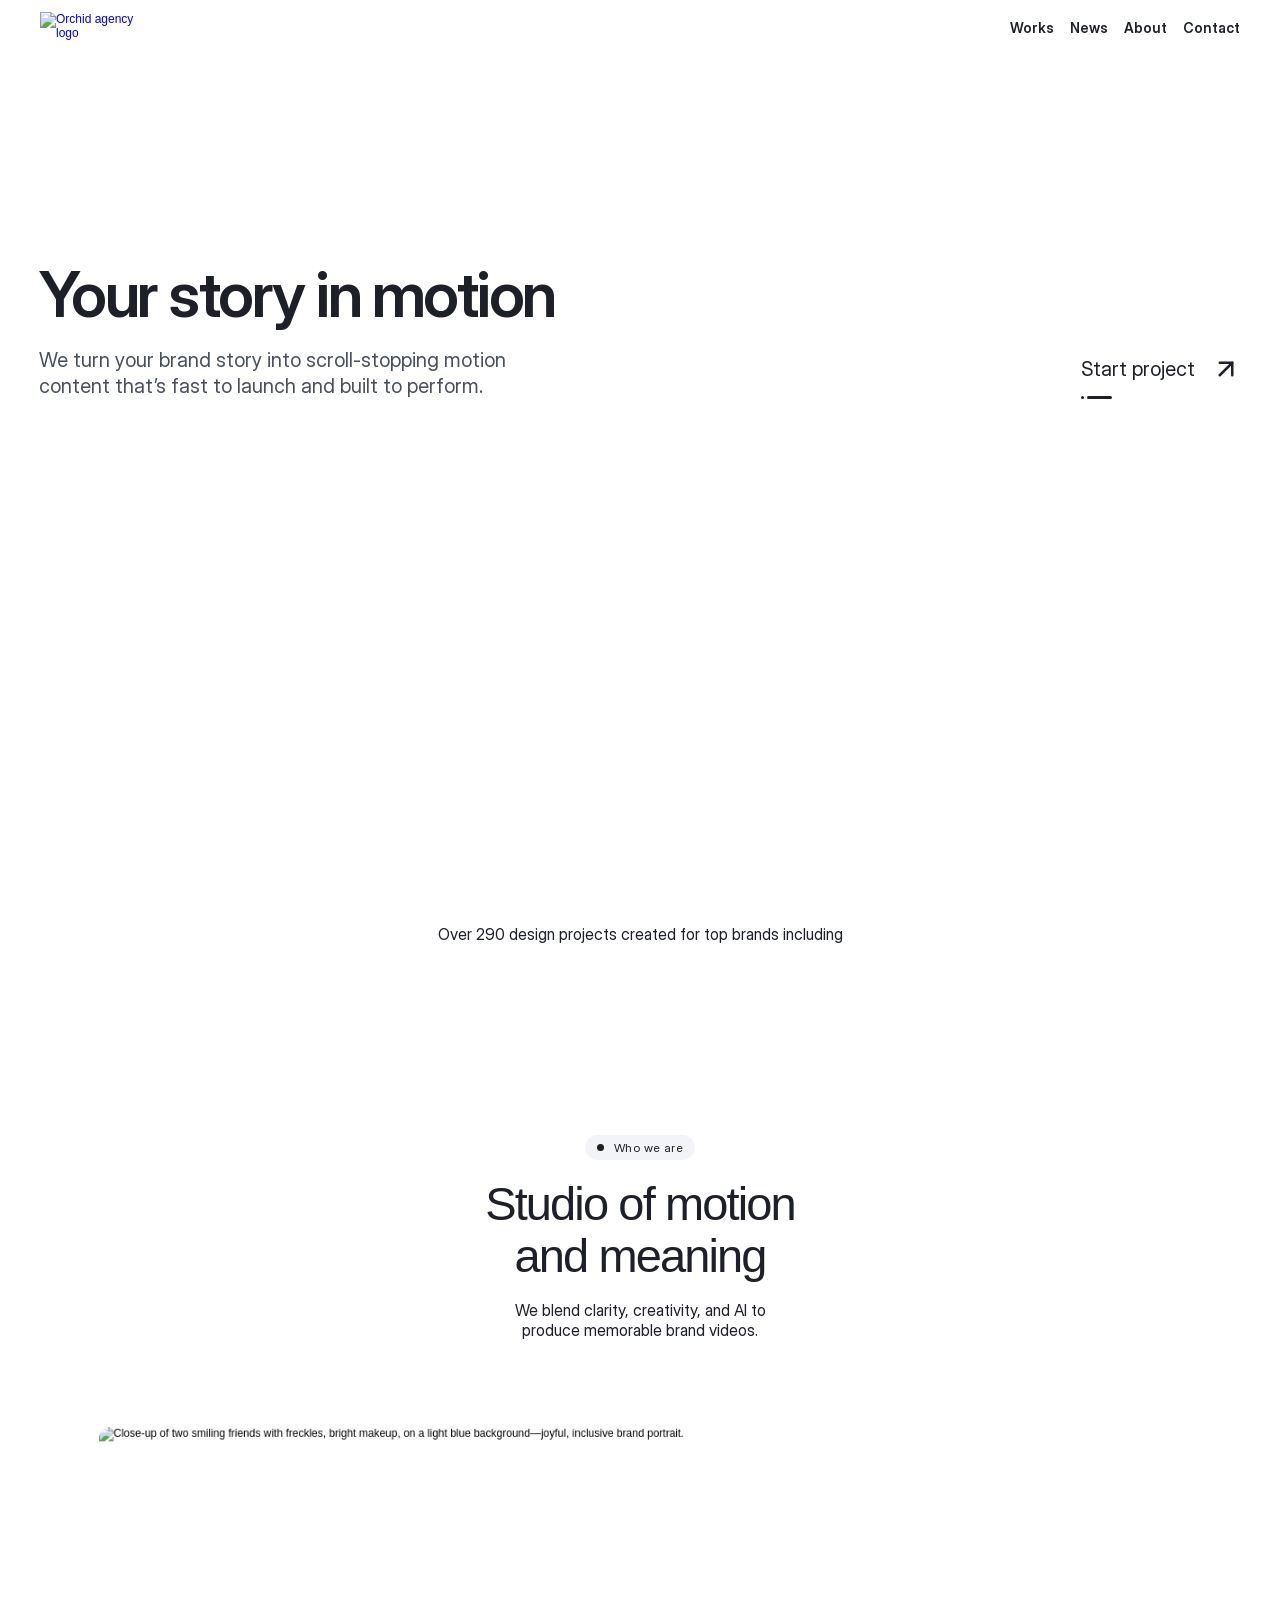
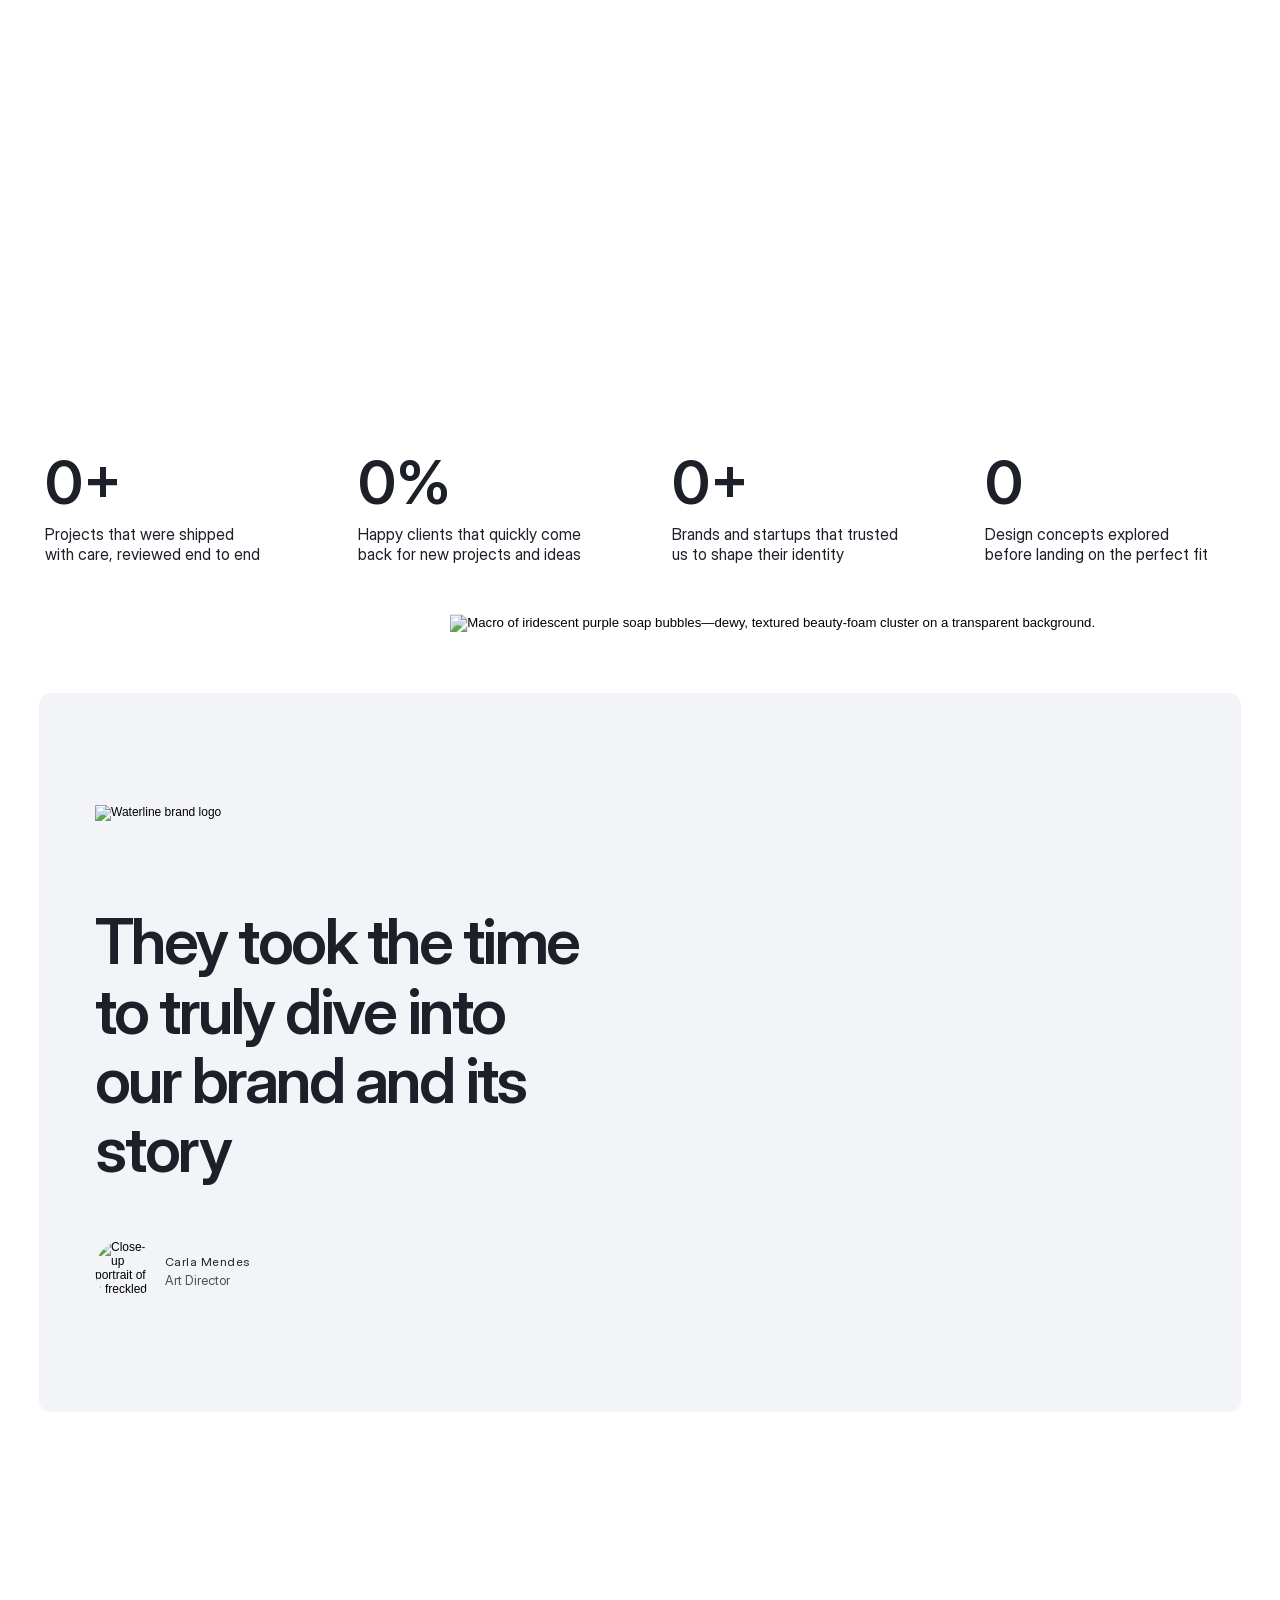
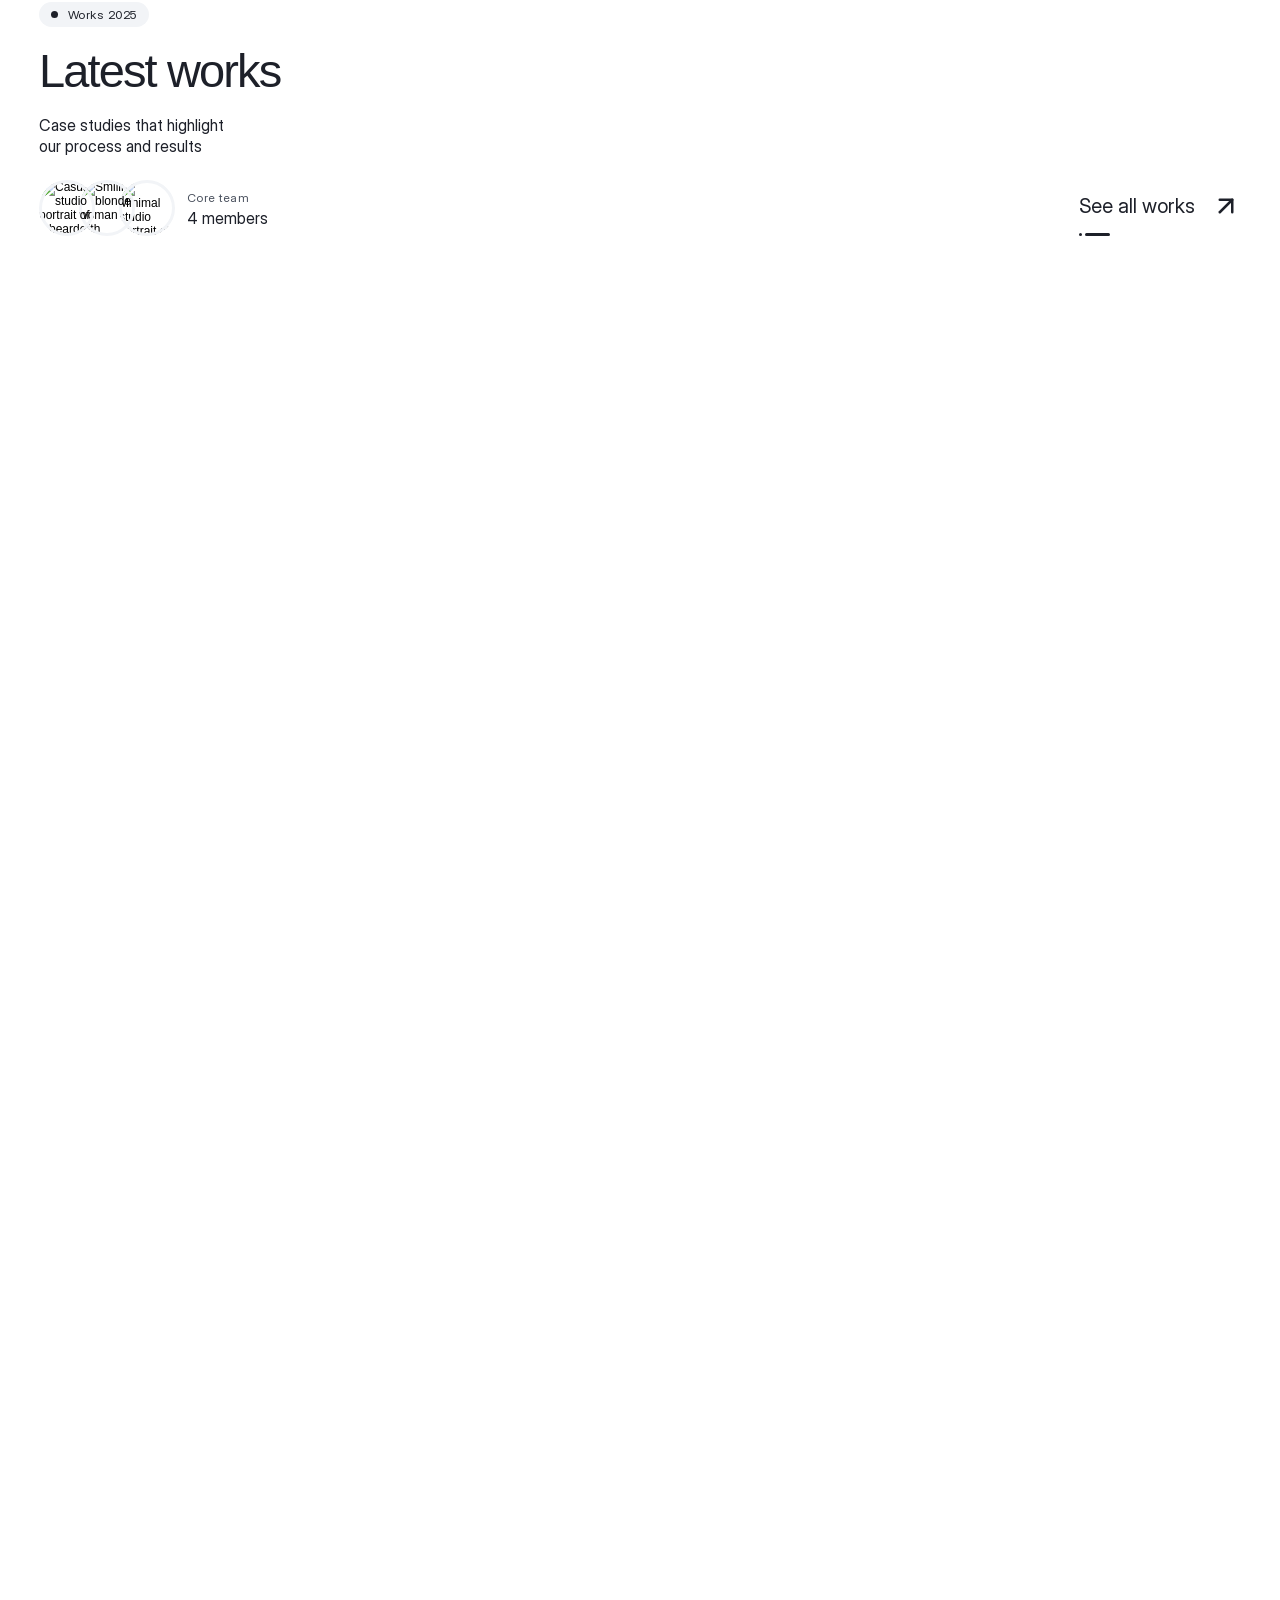
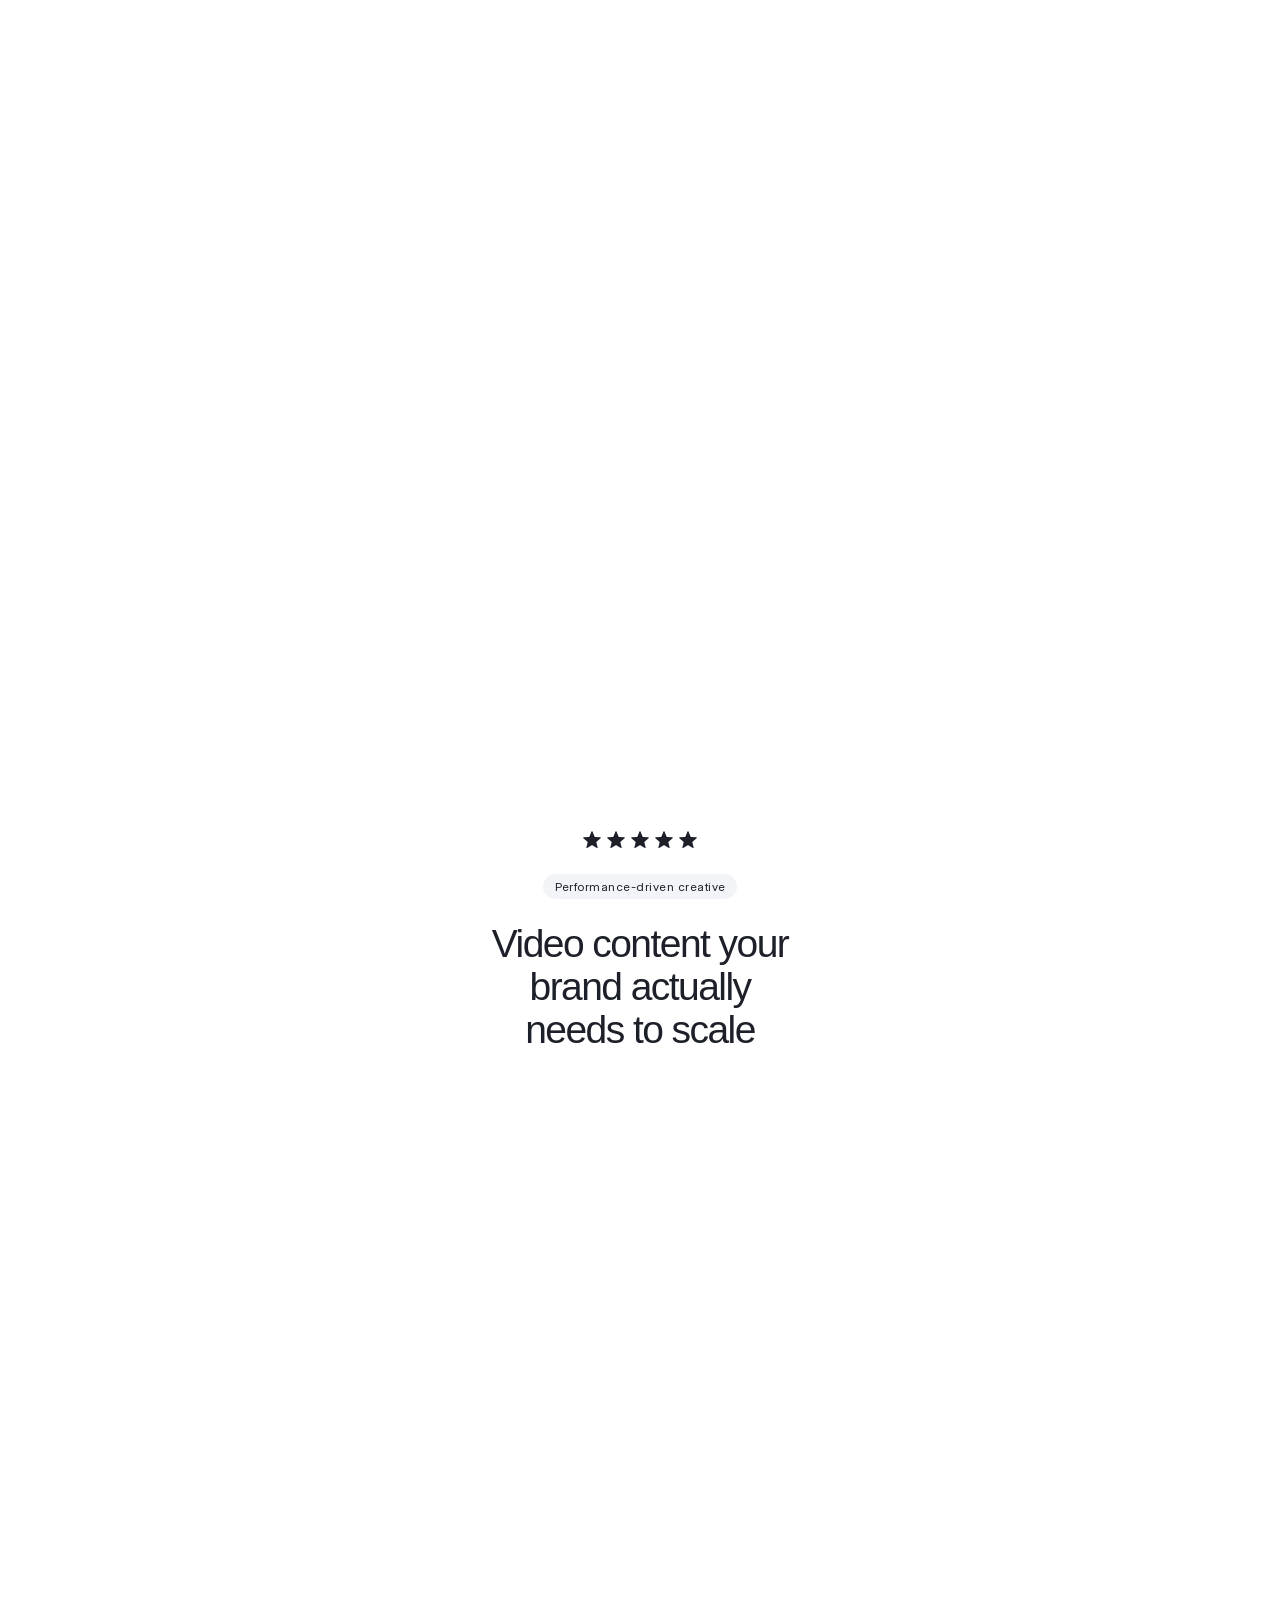
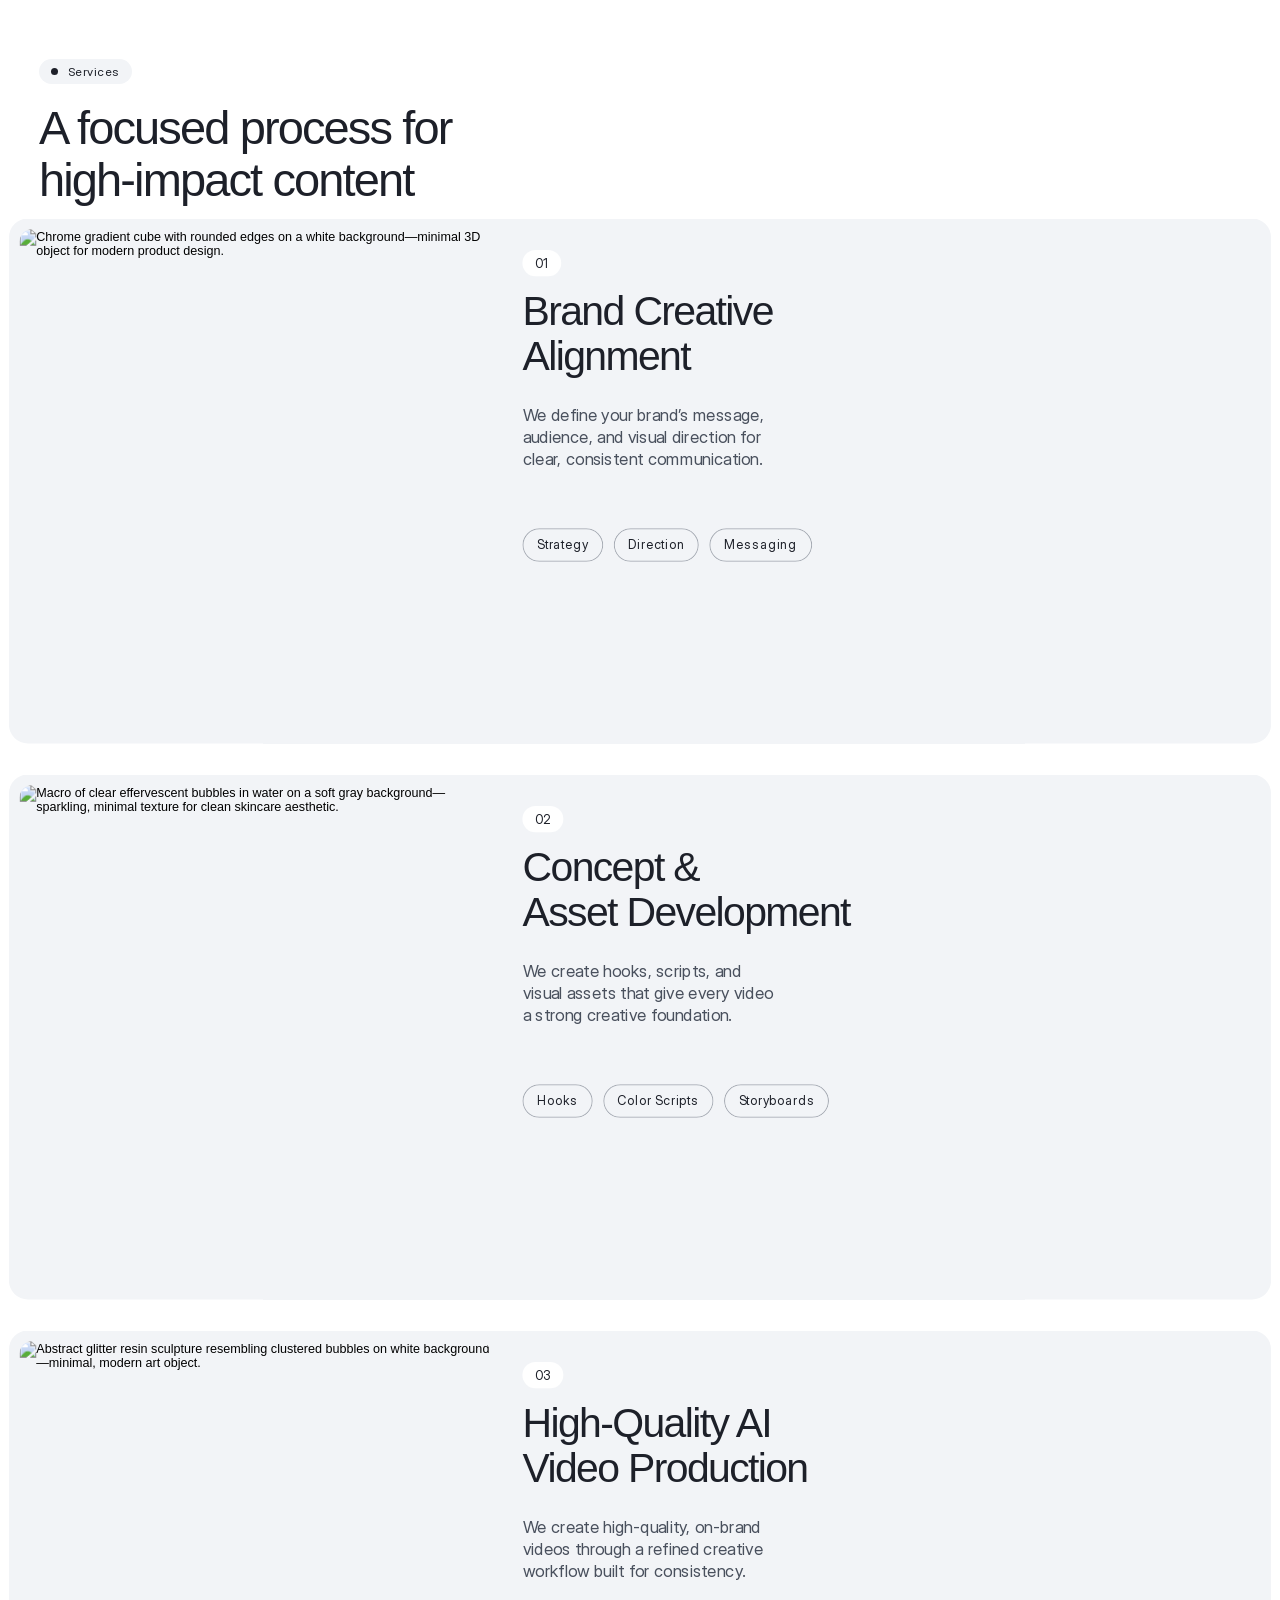
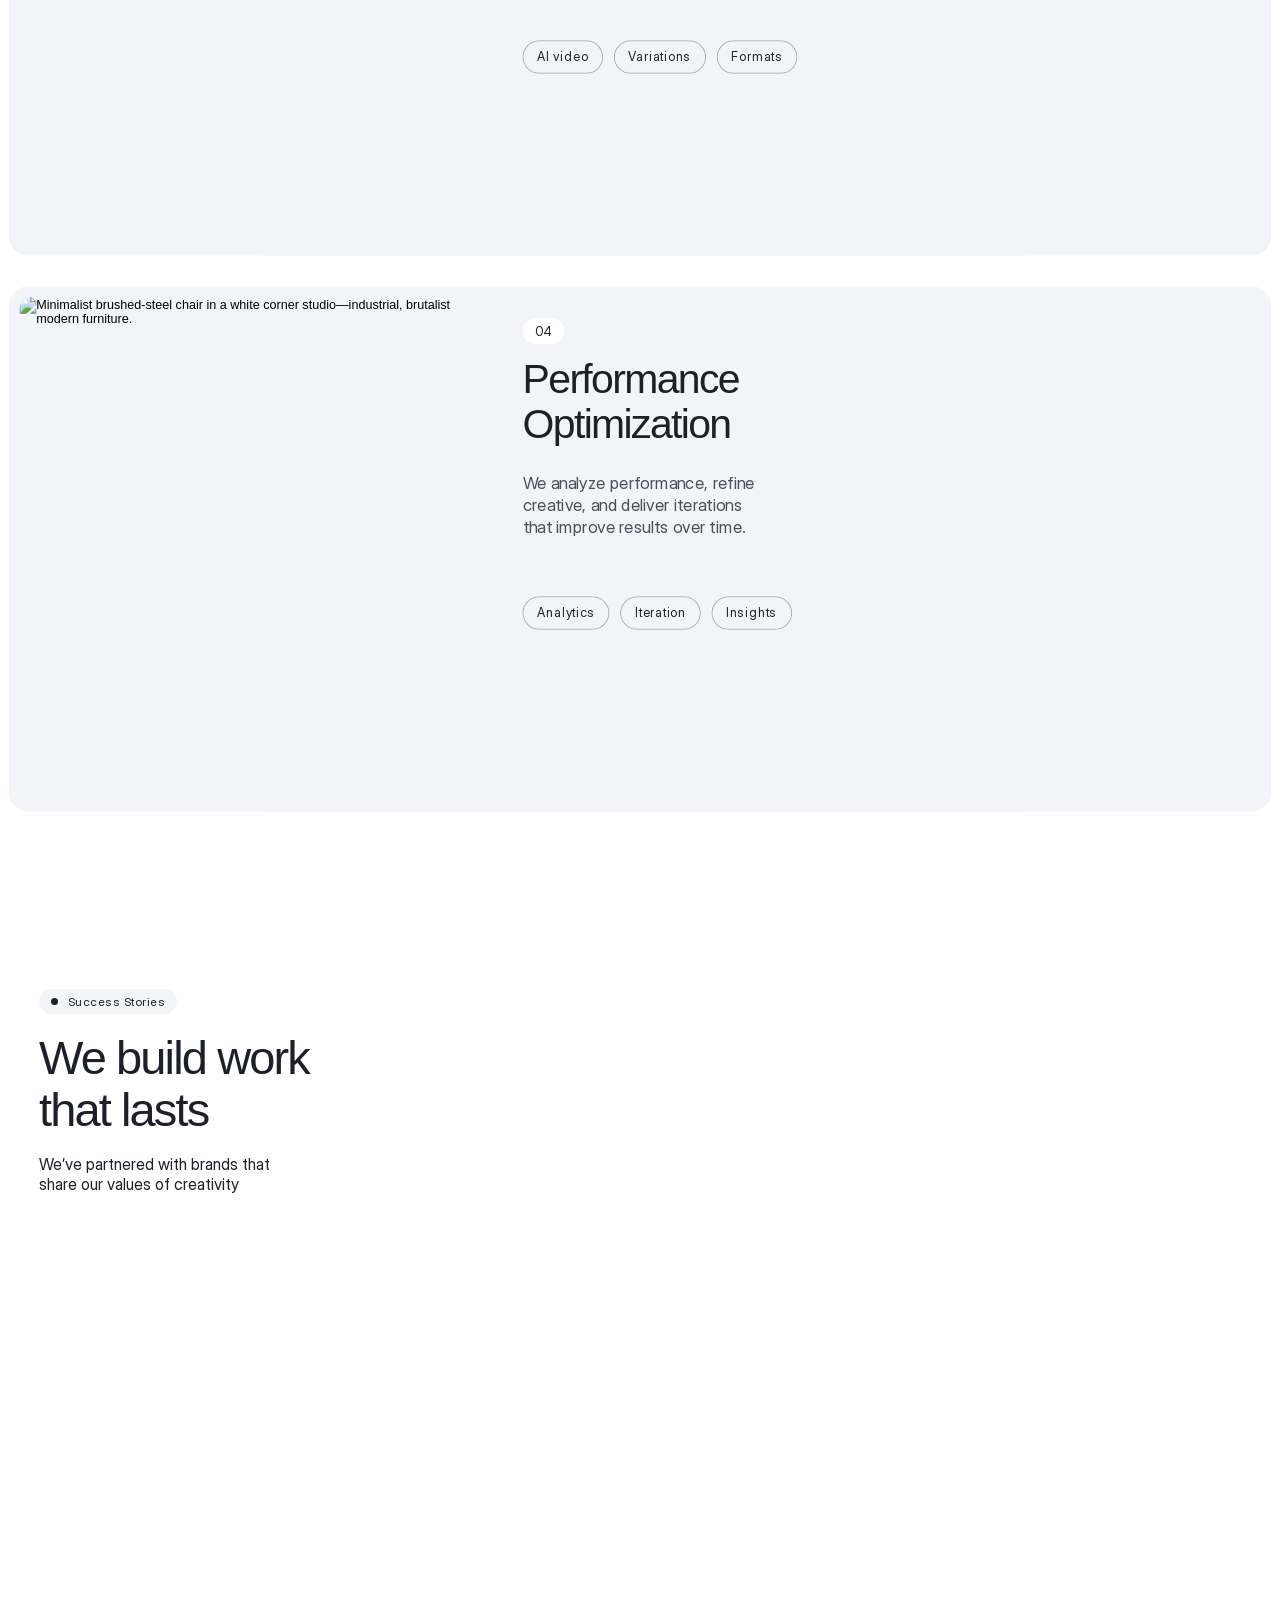
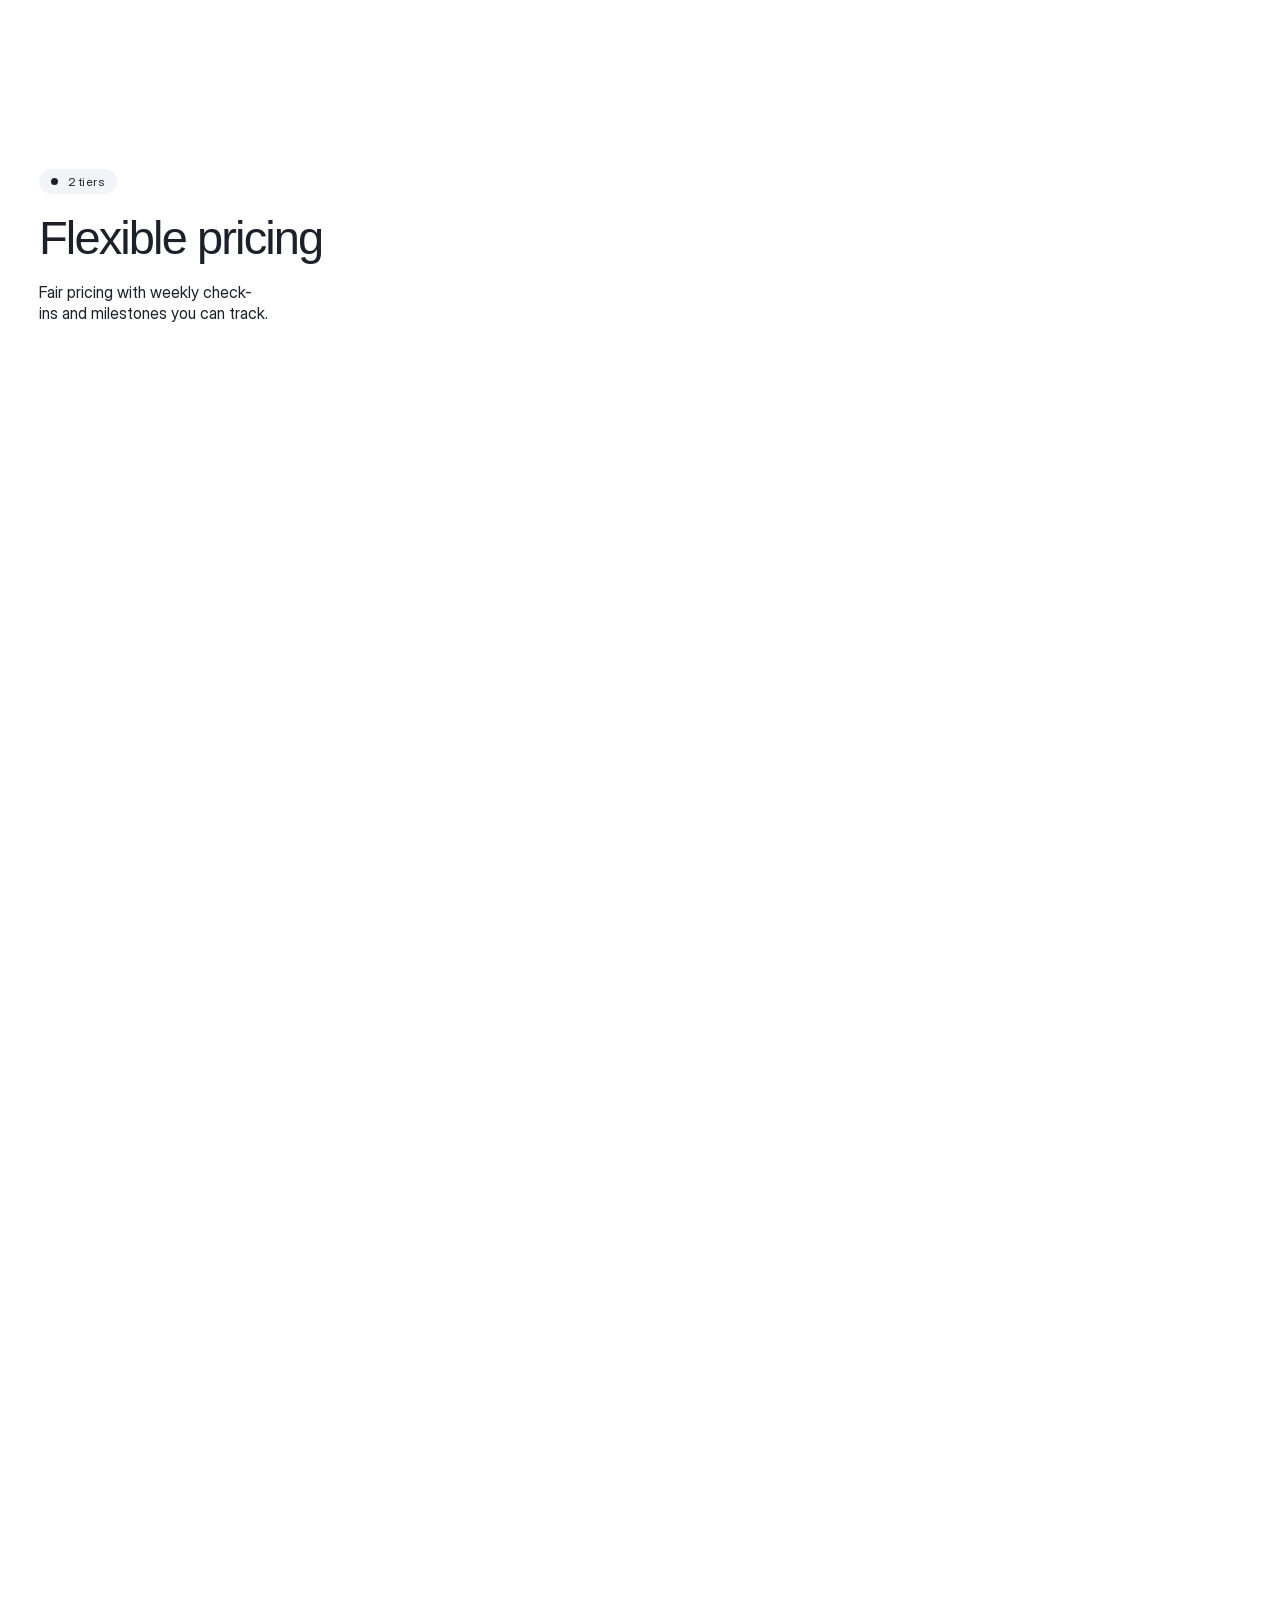
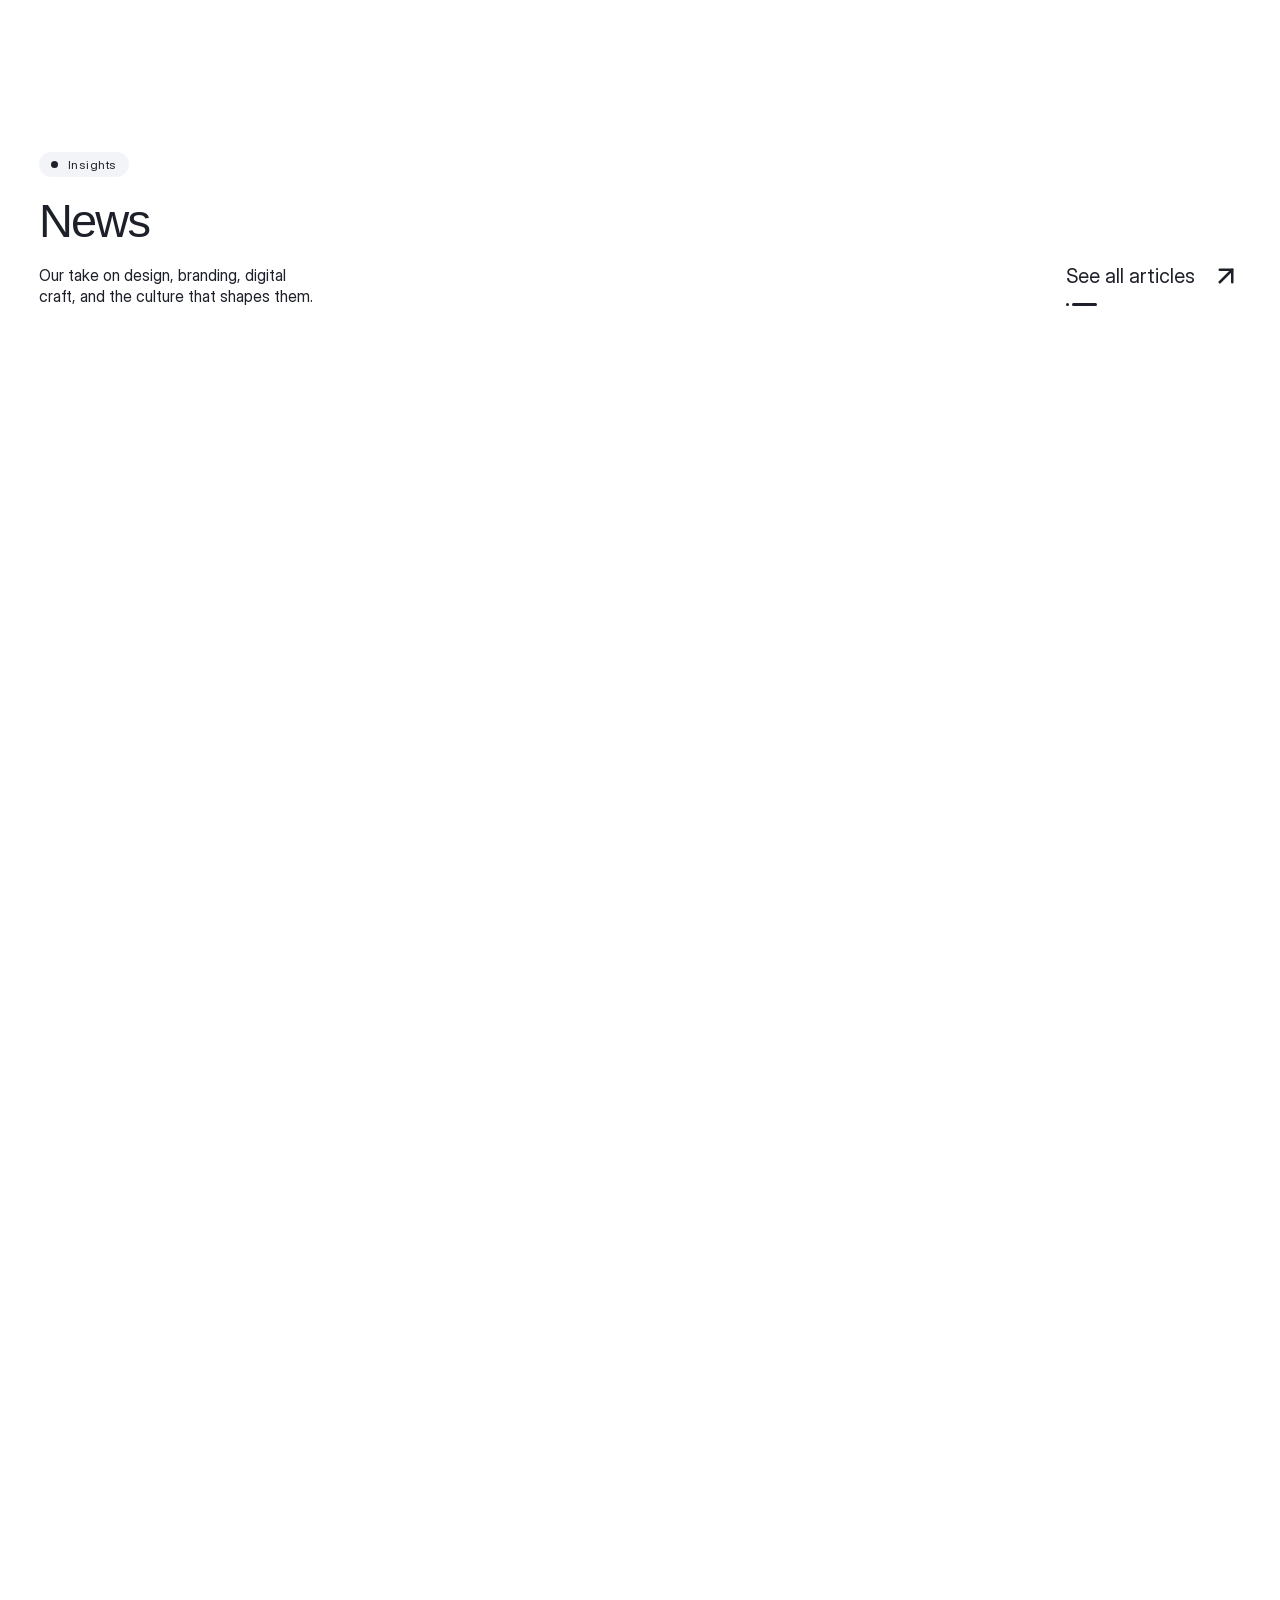
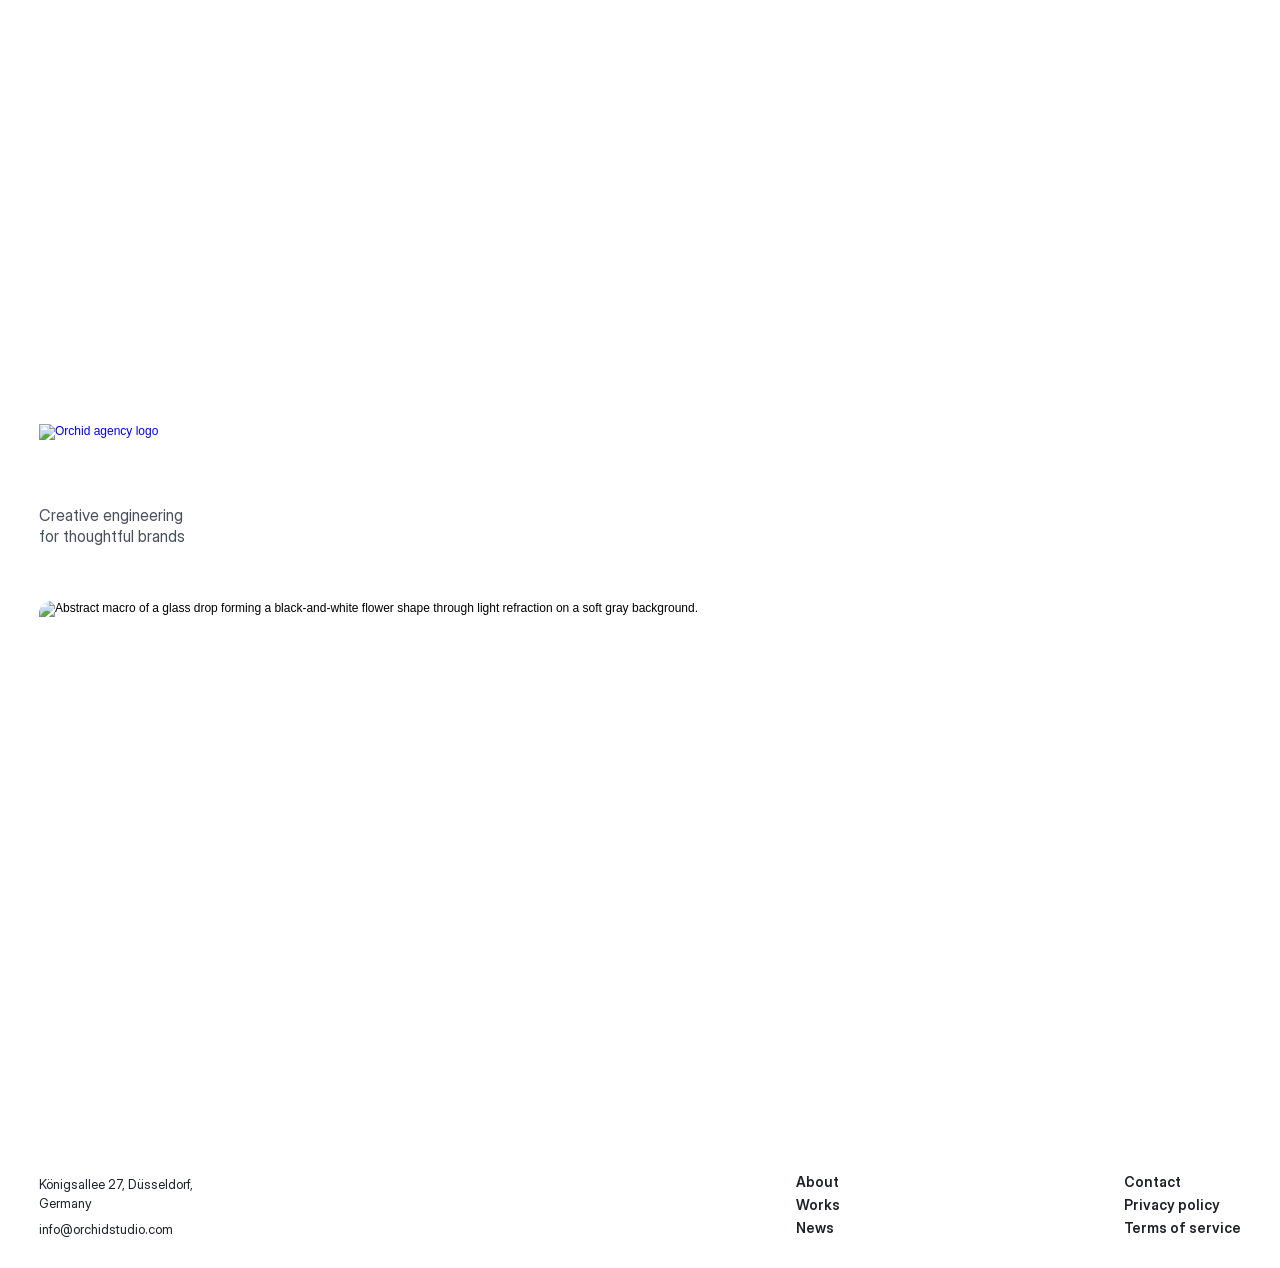
==== index.html @ 4c542802 "Rename Journal to News in nav; migrate news to Supabase - Replace "Journal" nav label with "News" ac" ====
<!DOCTYPE html><!-- Made in Framer · framer.com ✨ --><!-- Published Jan 24, 2026, 11:40 AM UTC --><html lang="en">
<!-- ✨ Exported with toStatic • https://tostatic.com/ -->
<head>
	<meta charset="utf-8">
	
	
	<script>try{if(localStorage.get("__framer_force_showing_editorbar_since")){const n=document.createElement("link");n.rel = "modulepreload";n.href="https://framer.com/edit/init.mjs";document.head.appendChild(n)}}catch(e){}</script>
	<!-- Start of headStart -->
    
    <!-- End of headStart -->
	<meta name="viewport" content="width=device-width">

	<title>Straw Motion</title>
    <meta name="description" content="Synthetic media lab for viral reach">

    <link href="https://framerusercontent.com/sites/icons/default-favicon-light.v1.png" rel="icon" media="(prefers-color-scheme: light)">
    <link href="https://framerusercontent.com/sites/icons/default-favicon-dark.v1.png" rel="icon" media="(prefers-color-scheme: dark)">
    <link rel="apple-touch-icon" href="https://framerusercontent.com/sites/icons/default-touch-icon.v3.png">
    <!-- Open Graph / Facebook -->
    <meta property="og:type" content="website">
    <meta property="og:title" content="Straw Motion">
    <meta property="og:description" content="Synthetic media lab for viral reach">
    <meta property="og:image" content="https://framerusercontent.com/images/ZgY7TeQquLSt24EKVlo0py7x7k.png">
    <!-- Twitter -->
    <meta name="twitter:card" content="summary_large_image">
    <meta name="twitter:title" content="Straw Motion">
    <meta name="twitter:description" content="Synthetic media lab for viral reach">
    <meta name="twitter:image" content="https://framerusercontent.com/images/ZgY7TeQquLSt24EKVlo0py7x7k.png">
	
	<style data-framer-font-css="">/* cyrillic-ext */
@font-face {
  font-family: 'Fragment Mono';
  font-style: normal;
  font-weight: 400;
  src: url(https://fonts.gstatic.com/s/fragmentmono/v6/4iCr6K5wfMRRjxp0DA6-2CLnB45HhrUI.woff2) format('woff2');
  unicode-range: U+0460-052F, U+1C80-1C8A, U+20B4, U+2DE0-2DFF, U+A640-A69F, U+FE2E-FE2F;
}
/* latin-ext */
@font-face {
  font-family: 'Fragment Mono';
  font-style: normal;
  font-weight: 400;
  src: url(https://fonts.gstatic.com/s/fragmentmono/v6/4iCr6K5wfMRRjxp0DA6-2CLnB41HhrUI.woff2) format('woff2');
  unicode-range: U+0100-02BA, U+02BD-02C5, U+02C7-02CC, U+02CE-02D7, U+02DD-02FF, U+0304, U+0308, U+0329, U+1D00-1DBF, U+1E00-1E9F, U+1EF2-1EFF, U+2020, U+20A0-20AB, U+20AD-20C0, U+2113, U+2C60-2C7F, U+A720-A7FF;
}
/* latin */
@font-face {
  font-family: 'Fragment Mono';
  font-style: normal;
  font-weight: 400;
  src: url(/assets/fonts/fragment-mono-400.woff2) format('woff2');
  unicode-range: U+0000-00FF, U+0131, U+0152-0153, U+02BB-02BC, U+02C6, U+02DA, U+02DC, U+0304, U+0308, U+0329, U+2000-206F, U+20AC, U+2122, U+2191, U+2193, U+2212, U+2215, U+FEFF, U+FFFD;
}

@font-face { font-family: "Inter"; src: url("https://framerusercontent.com/assets/5vvr9Vy74if2I6bQbJvbw7SY1pQ.woff2"); font-display: swap; font-style: normal; font-weight: 400; unicode-range: U+0460-052F, U+1C80-1C88, U+20B4, U+2DE0-2DFF, U+A640-A69F, U+FE2E-FE2F }
@font-face { font-family: "Inter"; src: url("https://framerusercontent.com/assets/EOr0mi4hNtlgWNn9if640EZzXCo.woff2"); font-display: swap; font-style: normal; font-weight: 400; unicode-range: U+0301, U+0400-045F, U+0490-0491, U+04B0-04B1, U+2116 }
@font-face { font-family: "Inter"; src: url("https://framerusercontent.com/assets/Y9k9QrlZAqio88Klkmbd8VoMQc.woff2"); font-display: swap; font-style: normal; font-weight: 400; unicode-range: U+1F00-1FFF }
@font-face { font-family: "Inter"; src: url("https://framerusercontent.com/assets/OYrD2tBIBPvoJXiIHnLoOXnY9M.woff2"); font-display: swap; font-style: normal; font-weight: 400; unicode-range: U+0370-03FF }
@font-face { font-family: "Inter"; src: url("https://framerusercontent.com/assets/JeYwfuaPfZHQhEG8U5gtPDZ7WQ.woff2"); font-display: swap; font-style: normal; font-weight: 400; unicode-range: U+0100-024F, U+0259, U+1E00-1EFF, U+2020, U+20A0-20AB, U+20AD-20CF, U+2113, U+2C60-2C7F, U+A720-A7FF }
@font-face { font-family: "Inter"; src: url("/assets/fonts/inter-400.woff2"); font-display: swap; font-style: normal; font-weight: 400; unicode-range: U+0000-00FF, U+0131, U+0152-0153, U+02BB-02BC, U+02C6, U+02DA, U+02DC, U+2000-206F, U+2070, U+2074-207E, U+2080-208E, U+20AC, U+2122, U+2191, U+2193, U+2212, U+2215, U+FEFF, U+FFFD }
@font-face { font-family: "Inter"; src: url("https://framerusercontent.com/assets/b6Y37FthZeALduNqHicBT6FutY.woff2"); font-display: swap; font-style: normal; font-weight: 400; unicode-range: U+0102-0103, U+0110-0111, U+0128-0129, U+0168-0169, U+01A0-01A1, U+01AF-01B0, U+1EA0-1EF9, U+20AB }
@font-face { font-family: "Inter Display"; src: url("https://framerusercontent.com/assets/2uIBiALfCHVpWbHqRMZutfT7giU.woff2"); font-display: swap; font-style: normal; font-weight: 400; unicode-range: U+0460-052F, U+1C80-1C88, U+20B4, U+2DE0-2DFF, U+A640-A69F, U+FE2E-FE2F }
@font-face { font-family: "Inter Display"; src: url("https://framerusercontent.com/assets/Zwfz6xbVe5pmcWRJRgBDHnMkOkI.woff2"); font-display: swap; font-style: normal; font-weight: 400; unicode-range: U+0301, U+0400-045F, U+0490-0491, U+04B0-04B1, U+2116 }
@font-face { font-family: "Inter Display"; src: url("https://framerusercontent.com/assets/U9LaDDmbRhzX3sB8g8glTy5feTE.woff2"); font-display: swap; font-style: normal; font-weight: 400; unicode-range: U+1F00-1FFF }
@font-face { font-family: "Inter Display"; src: url("https://framerusercontent.com/assets/tVew2LzXJ1t7QfxP1gdTIdj2o0g.woff2"); font-display: swap; font-style: normal; font-weight: 400; unicode-range: U+0370-03FF }
@font-face { font-family: "Inter Display"; src: url("https://framerusercontent.com/assets/DF7bjCRmStYPqSb945lAlMfCCVQ.woff2"); font-display: swap; font-style: normal; font-weight: 400; unicode-range: U+0100-024F, U+0259, U+1E00-1EFF, U+2020, U+20A0-20AB, U+20AD-20CF, U+2113, U+2C60-2C7F, U+A720-A7FF }
@font-face { font-family: "Inter Display"; src: url("/assets/fonts/inter-display-400.woff2"); font-display: swap; font-style: normal; font-weight: 400; unicode-range: U+0000-00FF, U+0131, U+0152-0153, U+02BB-02BC, U+02C6, U+02DA, U+02DC, U+2000-206F, U+2070, U+2074-207E, U+2080-208E, U+20AC, U+2122, U+2191, U+2193, U+2212, U+2215, U+FEFF, U+FFFD }
@font-face { font-family: "Inter Display"; src: url("https://framerusercontent.com/assets/vebZUMjGyKkYsfcY73iwWTzLNag.woff2"); font-display: swap; font-style: normal; font-weight: 400; unicode-range: U+0102-0103, U+0110-0111, U+0128-0129, U+0168-0169, U+01A0-01A1, U+01AF-01B0, U+1EA0-1EF9, U+20AB }
@font-face { font-family: "Inter Display"; src: url("https://framerusercontent.com/assets/I11LrmuBDQZweplJ62KkVsklU5Y.woff2"); font-display: swap; font-style: normal; font-weight: 700; unicode-range: U+0460-052F, U+1C80-1C88, U+20B4, U+2DE0-2DFF, U+A640-A69F, U+FE2E-FE2F }
@font-face { font-family: "Inter Display"; src: url("https://framerusercontent.com/assets/UjFZPDy3qGuDktQM4q9CxhKfIa8.woff2"); font-display: swap; font-style: normal; font-weight: 700; unicode-range: U+0301, U+0400-045F, U+0490-0491, U+04B0-04B1, U+2116 }
@font-face { font-family: "Inter Display"; src: url("https://framerusercontent.com/assets/8exwVHJy2DhJ4N5prYlVMrEKmQ.woff2"); font-display: swap; font-style: normal; font-weight: 700; unicode-range: U+1F00-1FFF }
@font-face { font-family: "Inter Display"; src: url("https://framerusercontent.com/assets/UTeedEK21hO5jDxEUldzdScUqpg.woff2"); font-display: swap; font-style: normal; font-weight: 700; unicode-range: U+0370-03FF }
@font-face { font-family: "Inter Display"; src: url("https://framerusercontent.com/assets/Ig8B8nzy11hzIWEIYnkg91sofjo.woff2"); font-display: swap; font-style: normal; font-weight: 700; unicode-range: U+0100-024F, U+0259, U+1E00-1EFF, U+2020, U+20A0-20AB, U+20AD-20CF, U+2113, U+2C60-2C7F, U+A720-A7FF }
@font-face { font-family: "Inter Display"; src: url("/assets/fonts/inter-display-700.woff2"); font-display: swap; font-style: normal; font-weight: 700; unicode-range: U+0000-00FF, U+0131, U+0152-0153, U+02BB-02BC, U+02C6, U+02DA, U+02DC, U+2000-206F, U+2070, U+2074-207E, U+2080-208E, U+20AC, U+2122, U+2191, U+2193, U+2212, U+2215, U+FEFF, U+FFFD }
@font-face { font-family: "Inter Display"; src: url("https://framerusercontent.com/assets/qctQFoJqJ9aIbRSIp0AhCQpFxn8.woff2"); font-display: swap; font-style: normal; font-weight: 700; unicode-range: U+0102-0103, U+0110-0111, U+0128-0129, U+0168-0169, U+01A0-01A1, U+01AF-01B0, U+1EA0-1EF9, U+20AB }
@font-face { font-family: "Inter Display"; src: url("https://framerusercontent.com/assets/fXvVh2JeZlehNcEhKHpHH0frSl0.woff2"); font-display: swap; font-style: italic; font-weight: 700; unicode-range: U+0460-052F, U+1C80-1C88, U+20B4, U+2DE0-2DFF, U+A640-A69F, U+FE2E-FE2F }
@font-face { font-family: "Inter Display"; src: url("https://framerusercontent.com/assets/7pScaNeb6M7n2HF2jKemDqzCIr4.woff2"); font-display: swap; font-style: italic; font-weight: 700; unicode-range: U+0301, U+0400-045F, U+0490-0491, U+04B0-04B1, U+2116 }
@font-face { font-family: "Inter Display"; src: url("https://framerusercontent.com/assets/qS4UjQYyATcVV9rODk0Zx9KhkY8.woff2"); font-display: swap; font-style: italic; font-weight: 700; unicode-range: U+1F00-1FFF }
@font-face { font-family: "Inter Display"; src: url("https://framerusercontent.com/assets/VfD2n20yM7v0hrUEBHEyafsmMBY.woff2"); font-display: swap; font-style: italic; font-weight: 700; unicode-range: U+0370-03FF }
@font-face { font-family: "Inter Display"; src: url("https://framerusercontent.com/assets/4oIO9fB59bn3cKFWz7piCj28z9s.woff2"); font-display: swap; font-style: italic; font-weight: 700; unicode-range: U+0100-024F, U+0259, U+1E00-1EFF, U+2020, U+20A0-20AB, U+20AD-20CF, U+2113, U+2C60-2C7F, U+A720-A7FF }
@font-face { font-family: "Inter Display"; src: url("https://framerusercontent.com/assets/MzumQQZJQBC6KM1omtmwOtsogtI.woff2"); font-display: swap; font-style: italic; font-weight: 700; unicode-range: U+0000-00FF, U+0131, U+0152-0153, U+02BB-02BC, U+02C6, U+02DA, U+02DC, U+2000-206F, U+2070, U+2074-207E, U+2080-208E, U+20AC, U+2122, U+2191, U+2193, U+2212, U+2215, U+FEFF, U+FFFD }
@font-face { font-family: "Inter Display"; src: url("https://framerusercontent.com/assets/F5Lmfd3fCAu7TwiYbI4DLWw4ks.woff2"); font-display: swap; font-style: italic; font-weight: 700; unicode-range: U+0102-0103, U+0110-0111, U+0128-0129, U+0168-0169, U+01A0-01A1, U+01AF-01B0, U+1EA0-1EF9, U+20AB }
@font-face { font-family: "Inter Display"; src: url("https://framerusercontent.com/assets/THWAFHoAcmqLMy81E8hCSdziVKA.woff2"); font-display: swap; font-style: italic; font-weight: 400; unicode-range: U+0460-052F, U+1C80-1C88, U+20B4, U+2DE0-2DFF, U+A640-A69F, U+FE2E-FE2F }
@font-face { font-family: "Inter Display"; src: url("https://framerusercontent.com/assets/sQxGYWDlRkDr0eOKqiNRl6g5rs.woff2"); font-display: swap; font-style: italic; font-weight: 400; unicode-range: U+0301, U+0400-045F, U+0490-0491, U+04B0-04B1, U+2116 }
@font-face { font-family: "Inter Display"; src: url("https://framerusercontent.com/assets/NNTAT1XAm8ZRkr824inYPkjNeL4.woff2"); font-display: swap; font-style: italic; font-weight: 400; unicode-range: U+1F00-1FFF }
@font-face { font-family: "Inter Display"; src: url("https://framerusercontent.com/assets/P2qr9PAWBt905929rHfxmneMUG0.woff2"); font-display: swap; font-style: italic; font-weight: 400; unicode-range: U+0370-03FF }
@font-face { font-family: "Inter Display"; src: url("https://framerusercontent.com/assets/2BmSa4TZZvFKAZg2DydxTbvKlTU.woff2"); font-display: swap; font-style: italic; font-weight: 400; unicode-range: U+0100-024F, U+0259, U+1E00-1EFF, U+2020, U+20A0-20AB, U+20AD-20CF, U+2113, U+2C60-2C7F, U+A720-A7FF }
@font-face { font-family: "Inter Display"; src: url("https://framerusercontent.com/assets/P0JCAnd2N1Q6qwTQohre3XmQ.woff2"); font-display: swap; font-style: italic; font-weight: 400; unicode-range: U+0000-00FF, U+0131, U+0152-0153, U+02BB-02BC, U+02C6, U+02DA, U+02DC, U+2000-206F, U+2070, U+2074-207E, U+2080-208E, U+20AC, U+2122, U+2191, U+2193, U+2212, U+2215, U+FEFF, U+FFFD }
@font-face { font-family: "Inter Display"; src: url("https://framerusercontent.com/assets/KMFW46iYsEZaUBwXbwPc9nQm71o.woff2"); font-display: swap; font-style: italic; font-weight: 400; unicode-range: U+0102-0103, U+0110-0111, U+0128-0129, U+0168-0169, U+01A0-01A1, U+01AF-01B0, U+1EA0-1EF9, U+20AB }
@font-face { font-family: "Inter Display"; src: url("https://framerusercontent.com/assets/gazZKZuUEtvr9ULhdA4SprP0AZ0.woff2"); font-display: swap; font-style: normal; font-weight: 600; unicode-range: U+0460-052F, U+1C80-1C88, U+20B4, U+2DE0-2DFF, U+A640-A69F, U+FE2E-FE2F }
@font-face { font-family: "Inter Display"; src: url("https://framerusercontent.com/assets/pe8RoujoPxuTZhqoNzYqHX2MXA.woff2"); font-display: swap; font-style: normal; font-weight: 600; unicode-range: U+0301, U+0400-045F, U+0490-0491, U+04B0-04B1, U+2116 }
@font-face { font-family: "Inter Display"; src: url("https://framerusercontent.com/assets/teGhWnhH3bCqefKGsIsqFy3hK8.woff2"); font-display: swap; font-style: normal; font-weight: 600; unicode-range: U+1F00-1FFF }
@font-face { font-family: "Inter Display"; src: url("https://framerusercontent.com/assets/qQHxgTnEk6Czu1yW4xS82HQWFOk.woff2"); font-display: swap; font-style: normal; font-weight: 600; unicode-range: U+0370-03FF }
@font-face { font-family: "Inter Display"; src: url("https://framerusercontent.com/assets/MJ3N6lfN4iP5Um8rJGqLYl03tE.woff2"); font-display: swap; font-style: normal; font-weight: 600; unicode-range: U+0100-024F, U+0259, U+1E00-1EFF, U+2020, U+20A0-20AB, U+20AD-20CF, U+2113, U+2C60-2C7F, U+A720-A7FF }
@font-face { font-family: "Inter Display"; src: url("/assets/fonts/inter-display-600.woff2"); font-display: swap; font-style: normal; font-weight: 600; unicode-range: U+0000-00FF, U+0131, U+0152-0153, U+02BB-02BC, U+02C6, U+02DA, U+02DC, U+2000-206F, U+2070, U+2074-207E, U+2080-208E, U+20AC, U+2122, U+2191, U+2193, U+2212, U+2215, U+FEFF, U+FFFD }
@font-face { font-family: "Inter Display"; src: url("https://framerusercontent.com/assets/0SEEmmWc3vovhaai4RlRQSWRrz0.woff2"); font-display: swap; font-style: normal; font-weight: 600; unicode-range: U+0102-0103, U+0110-0111, U+0128-0129, U+0168-0169, U+01A0-01A1, U+01AF-01B0, U+1EA0-1EF9, U+20AB }
@font-face { font-family: "Inter"; src: url("https://framerusercontent.com/assets/mkY5Sgyq51ik0AMrSBwhm9DJg.woff2"); font-style: normal; font-weight: 900; unicode-range: U+0460-052F, U+1C80-1C88, U+20B4, U+2DE0-2DFF, U+A640-A69F, U+FE2E-FE2F }
@font-face { font-family: "Inter"; src: url("https://framerusercontent.com/assets/X5hj6qzcHUYv7h1390c8Rhm6550.woff2"); font-style: normal; font-weight: 900; unicode-range: U+0301, U+0400-045F, U+0490-0491, U+04B0-04B1, U+2116 }
@font-face { font-family: "Inter"; src: url("https://framerusercontent.com/assets/gQhNpS3tN86g8RcVKYUUaKt2oMQ.woff2"); font-style: normal; font-weight: 900; unicode-range: U+1F00-1FFF }
@font-face { font-family: "Inter"; src: url("https://framerusercontent.com/assets/cugnVhSraaRyANCaUtI5FV17wk.woff2"); font-style: normal; font-weight: 900; unicode-range: U+0370-03FF }
@font-face { font-family: "Inter"; src: url("https://framerusercontent.com/assets/5HcVoGak8k5agFJSaKa4floXVu0.woff2"); font-style: normal; font-weight: 900; unicode-range: U+0100-024F, U+0259, U+1E00-1EFF, U+2020, U+20A0-20AB, U+20AD-20CF, U+2113, U+2C60-2C7F, U+A720-A7FF }
@font-face { font-family: "Inter"; src: url("https://framerusercontent.com/assets/rZ5DdENNqIdFTIyQQiP5isO7M.woff2"); font-style: normal; font-weight: 900; unicode-range: U+0000-00FF, U+0131, U+0152-0153, U+02BB-02BC, U+02C6, U+02DA, U+02DC, U+2000-206F, U+2070, U+2074-207E, U+2080-208E, U+20AC, U+2122, U+2191, U+2193, U+2212, U+2215, U+FEFF, U+FFFD }
@font-face { font-family: "Inter"; src: url("https://framerusercontent.com/assets/P2Bw01CtL0b9wqygO0sSVogWbo.woff2"); font-style: normal; font-weight: 900; unicode-range: U+0102-0103, U+0110-0111, U+0128-0129, U+0168-0169, U+01A0-01A1, U+01AF-01B0, U+1EA0-1EF9, U+20AB }
@font-face { font-family: "Inter"; src: url("https://framerusercontent.com/assets/05KsVHGDmqXSBXM4yRZ65P8i0s.woff2"); font-style: italic; font-weight: 900; unicode-range: U+0460-052F, U+1C80-1C88, U+20B4, U+2DE0-2DFF, U+A640-A69F, U+FE2E-FE2F }
@font-face { font-family: "Inter"; src: url("https://framerusercontent.com/assets/ky8ovPukK4dJ1Pxq74qGhOqCYI.woff2"); font-style: italic; font-weight: 900; unicode-range: U+0301, U+0400-045F, U+0490-0491, U+04B0-04B1, U+2116 }
@font-face { font-family: "Inter"; src: url("https://framerusercontent.com/assets/vvNSqIj42qeQ2bvCRBIWKHscrc.woff2"); font-style: italic; font-weight: 900; unicode-range: U+1F00-1FFF }
@font-face { font-family: "Inter"; src: url("https://framerusercontent.com/assets/3ZmXbBKToJifDV9gwcifVd1tEY.woff2"); font-style: italic; font-weight: 900; unicode-range: U+0370-03FF }
@font-face { font-family: "Inter"; src: url("https://framerusercontent.com/assets/FNfhX3dt4ChuLJq2PwdlxHO7PU.woff2"); font-style: italic; font-weight: 900; unicode-range: U+0100-024F, U+0259, U+1E00-1EFF, U+2020, U+20A0-20AB, U+20AD-20CF, U+2113, U+2C60-2C7F, U+A720-A7FF }
@font-face { font-family: "Inter"; src: url("https://framerusercontent.com/assets/gcnfba68tfm7qAyrWRCf9r34jg.woff2"); font-style: italic; font-weight: 900; unicode-range: U+0000-00FF, U+0131, U+0152-0153, U+02BB-02BC, U+02C6, U+02DA, U+02DC, U+2000-206F, U+2070, U+2074-207E, U+2080-208E, U+20AC, U+2122, U+2191, U+2193, U+2212, U+2215, U+FEFF, U+FFFD }
@font-face { font-family: "Inter"; src: url("https://framerusercontent.com/assets/efTfQcBJ53kM2pB1hezSZ3RDUFs.woff2"); font-style: italic; font-weight: 900; unicode-range: U+0102-0103, U+0110-0111, U+0128-0129, U+0168-0169, U+01A0-01A1, U+01AF-01B0, U+1EA0-1EF9, U+20AB }
@font-face { font-family: "Inter"; src: url("https://framerusercontent.com/assets/H89BbHkbHDzlxZzxi8uPzTsp90.woff2"); font-display: swap; font-style: italic; font-weight: 700; unicode-range: U+0460-052F, U+1C80-1C88, U+20B4, U+2DE0-2DFF, U+A640-A69F, U+FE2E-FE2F }
@font-face { font-family: "Inter"; src: url("https://framerusercontent.com/assets/u6gJwDuwB143kpNK1T1MDKDWkMc.woff2"); font-display: swap; font-style: italic; font-weight: 700; unicode-range: U+0301, U+0400-045F, U+0490-0491, U+04B0-04B1, U+2116 }
@font-face { font-family: "Inter"; src: url("https://framerusercontent.com/assets/43sJ6MfOPh1LCJt46OvyDuSbA6o.woff2"); font-display: swap; font-style: italic; font-weight: 700; unicode-range: U+1F00-1FFF }
@font-face { font-family: "Inter"; src: url("https://framerusercontent.com/assets/wccHG0r4gBDAIRhfHiOlq6oEkqw.woff2"); font-display: swap; font-style: italic; font-weight: 700; unicode-range: U+0370-03FF }
@font-face { font-family: "Inter"; src: url("https://framerusercontent.com/assets/WZ367JPwf9bRW6LdTHN8rXgSjw.woff2"); font-display: swap; font-style: italic; font-weight: 700; unicode-range: U+0100-024F, U+0259, U+1E00-1EFF, U+2020, U+20A0-20AB, U+20AD-20CF, U+2113, U+2C60-2C7F, U+A720-A7FF }
@font-face { font-family: "Inter"; src: url("https://framerusercontent.com/assets/ia3uin3hQWqDrVloC1zEtYHWw.woff2"); font-display: swap; font-style: italic; font-weight: 700; unicode-range: U+0000-00FF, U+0131, U+0152-0153, U+02BB-02BC, U+02C6, U+02DA, U+02DC, U+2000-206F, U+2070, U+2074-207E, U+2080-208E, U+20AC, U+2122, U+2191, U+2193, U+2212, U+2215, U+FEFF, U+FFFD }
@font-face { font-family: "Inter"; src: url("https://framerusercontent.com/assets/2A4Xx7CngadFGlVV4xrO06OBHY.woff2"); font-display: swap; font-style: italic; font-weight: 700; unicode-range: U+0102-0103, U+0110-0111, U+0128-0129, U+0168-0169, U+01A0-01A1, U+01AF-01B0, U+1EA0-1EF9, U+20AB }
@font-face { font-family: "Inter Display"; src: url("https://framerusercontent.com/assets/ePuN3mCjzajIHnyCdvKBFiZkyY0.woff2"); font-display: swap; font-style: normal; font-weight: 500; unicode-range: U+0460-052F, U+1C80-1C88, U+20B4, U+2DE0-2DFF, U+A640-A69F, U+FE2E-FE2F }
@font-face { font-family: "Inter Display"; src: url("https://framerusercontent.com/assets/V3j1L0o5vPFKe26Sw4HcpXCfHo.woff2"); font-display: swap; font-style: normal; font-weight: 500; unicode-range: U+0301, U+0400-045F, U+0490-0491, U+04B0-04B1, U+2116 }
@font-face { font-family: "Inter Display"; src: url("https://framerusercontent.com/assets/F3kdpd2N0cToWV5huaZjjgM.woff2"); font-display: swap; font-style: normal; font-weight: 500; unicode-range: U+1F00-1FFF }
@font-face { font-family: "Inter Display"; src: url("https://framerusercontent.com/assets/0iDmxkizU9goZoclqIqsV5rvETU.woff2"); font-display: swap; font-style: normal; font-weight: 500; unicode-range: U+0370-03FF }
@font-face { font-family: "Inter Display"; src: url("https://framerusercontent.com/assets/r0mv3NegmA0akcQsNFotG32Las.woff2"); font-display: swap; font-style: normal; font-weight: 500; unicode-range: U+0100-024F, U+0259, U+1E00-1EFF, U+2020, U+20A0-20AB, U+20AD-20CF, U+2113, U+2C60-2C7F, U+A720-A7FF }
@font-face { font-family: "Inter Display"; src: url("https://framerusercontent.com/assets/iwWTDc49ENF2tCHbqlNARXw6Ug.woff2"); font-display: swap; font-style: normal; font-weight: 500; unicode-range: U+0000-00FF, U+0131, U+0152-0153, U+02BB-02BC, U+02C6, U+02DA, U+02DC, U+2000-206F, U+2070, U+2074-207E, U+2080-208E, U+20AC, U+2122, U+2191, U+2193, U+2212, U+2215, U+FEFF, U+FFFD }
@font-face { font-family: "Inter Display"; src: url("https://framerusercontent.com/assets/Ii21jnSJkulBKsHHXKlapi7fv9w.woff2"); font-display: swap; font-style: normal; font-weight: 500; unicode-range: U+0102-0103, U+0110-0111, U+0128-0129, U+0168-0169, U+01A0-01A1, U+01AF-01B0, U+1EA0-1EF9, U+20AB }
@font-face { font-family: "Inter Display"; src: url("https://framerusercontent.com/assets/A5P4nkYCJlLQxGxaS1lzG8PNSc.woff2"); font-display: swap; font-style: italic; font-weight: 500; unicode-range: U+0460-052F, U+1C80-1C88, U+20B4, U+2DE0-2DFF, U+A640-A69F, U+FE2E-FE2F }
@font-face { font-family: "Inter Display"; src: url("https://framerusercontent.com/assets/vuPfygr1n1zYxscvWgGI8hRf3LE.woff2"); font-display: swap; font-style: italic; font-weight: 500; unicode-range: U+0301, U+0400-045F, U+0490-0491, U+04B0-04B1, U+2116 }
@font-face { font-family: "Inter Display"; src: url("https://framerusercontent.com/assets/jplzYzqFHXreyADwk9yrkQlWQ.woff2"); font-display: swap; font-style: italic; font-weight: 500; unicode-range: U+1F00-1FFF }
@font-face { font-family: "Inter Display"; src: url("https://framerusercontent.com/assets/sSIKP2TfVPvfK7YVENPE5H87A.woff2"); font-display: swap; font-style: italic; font-weight: 500; unicode-range: U+0370-03FF }
@font-face { font-family: "Inter Display"; src: url("https://framerusercontent.com/assets/gawbeo7iEJSRZ4kcrh6YRrU8o.woff2"); font-display: swap; font-style: italic; font-weight: 500; unicode-range: U+0100-024F, U+0259, U+1E00-1EFF, U+2020, U+20A0-20AB, U+20AD-20CF, U+2113, U+2C60-2C7F, U+A720-A7FF }
@font-face { font-family: "Inter Display"; src: url("https://framerusercontent.com/assets/RkMAGv2iAm3rw7tZzs7FaZf0rM.woff2"); font-display: swap; font-style: italic; font-weight: 500; unicode-range: U+0000-00FF, U+0131, U+0152-0153, U+02BB-02BC, U+02C6, U+02DA, U+02DC, U+2000-206F, U+2070, U+2074-207E, U+2080-208E, U+20AC, U+2122, U+2191, U+2193, U+2212, U+2215, U+FEFF, U+FFFD }
@font-face { font-family: "Inter Display"; src: url("https://framerusercontent.com/assets/8E92vrr3j1gDqzepmeSbD2u0JxA.woff2"); font-display: swap; font-style: italic; font-weight: 500; unicode-range: U+0102-0103, U+0110-0111, U+0128-0129, U+0168-0169, U+01A0-01A1, U+01AF-01B0, U+1EA0-1EF9, U+20AB }
@font-face { font-family: "Inter Display"; src: url("https://framerusercontent.com/assets/MaMAn5Jp5gJg1z3VaLH65QwWPLc.woff2"); font-display: swap; font-style: normal; font-weight: 300; unicode-range: U+0460-052F, U+1C80-1C88, U+20B4, U+2DE0-2DFF, U+A640-A69F, U+FE2E-FE2F }
@font-face { font-family: "Inter Display"; src: url("https://framerusercontent.com/assets/fEqgEChcTaneQFxeugexHq7Bk.woff2"); font-display: swap; font-style: normal; font-weight: 300; unicode-range: U+0301, U+0400-045F, U+0490-0491, U+04B0-04B1, U+2116 }
@font-face { font-family: "Inter Display"; src: url("https://framerusercontent.com/assets/nL7d8Ph0ViwUQorApF89PoAagQI.woff2"); font-display: swap; font-style: normal; font-weight: 300; unicode-range: U+1F00-1FFF }
@font-face { font-family: "Inter Display"; src: url("https://framerusercontent.com/assets/YOHXUQlY1iC2t7qT4HeLSoBDtn4.woff2"); font-display: swap; font-style: normal; font-weight: 300; unicode-range: U+0370-03FF }
@font-face { font-family: "Inter Display"; src: url("https://framerusercontent.com/assets/TfzHIi6ZmZDuhnIFGcgM6Ipuim4.woff2"); font-display: swap; font-style: normal; font-weight: 300; unicode-range: U+0100-024F, U+0259, U+1E00-1EFF, U+2020, U+20A0-20AB, U+20AD-20CF, U+2113, U+2C60-2C7F, U+A720-A7FF }
@font-face { font-family: "Inter Display"; src: url("https://framerusercontent.com/assets/CnMzVKZxLPB68RITfNGUfLe65m4.woff2"); font-display: swap; font-style: normal; font-weight: 300; unicode-range: U+0000-00FF, U+0131, U+0152-0153, U+02BB-02BC, U+02C6, U+02DA, U+02DC, U+2000-206F, U+2070, U+2074-207E, U+2080-208E, U+20AC, U+2122, U+2191, U+2193, U+2212, U+2215, U+FEFF, U+FFFD }
@font-face { font-family: "Inter Display"; src: url("https://framerusercontent.com/assets/ub5XwqqEAMrXQz31ej6fNqbxnBc.woff2"); font-display: swap; font-style: normal; font-weight: 300; unicode-range: U+0102-0103, U+0110-0111, U+0128-0129, U+0168-0169, U+01A0-01A1, U+01AF-01B0, U+1EA0-1EF9, U+20AB }
@font-face { font-family: "Inter Display"; src: url("https://framerusercontent.com/assets/KKQXBq6BF0xEmVbrTnWxh3Yw.woff2"); font-display: swap; font-style: italic; font-weight: 600; unicode-range: U+0460-052F, U+1C80-1C88, U+20B4, U+2DE0-2DFF, U+A640-A69F, U+FE2E-FE2F }
@font-face { font-family: "Inter Display"; src: url("https://framerusercontent.com/assets/ugFYeIKZEJXDxI6Kh0YQUX6EK9I.woff2"); font-display: swap; font-style: italic; font-weight: 600; unicode-range: U+0301, U+0400-045F, U+0490-0491, U+04B0-04B1, U+2116 }
@font-face { font-family: "Inter Display"; src: url("https://framerusercontent.com/assets/DgDysCLt0HkIpWMu2uN5tivgQ.woff2"); font-display: swap; font-style: italic; font-weight: 600; unicode-range: U+1F00-1FFF }
@font-face { font-family: "Inter Display"; src: url("https://framerusercontent.com/assets/2yEyxokC6poTg3Uc5E2ogfVi6WE.woff2"); font-display: swap; font-style: italic; font-weight: 600; unicode-range: U+0370-03FF }
@font-face { font-family: "Inter Display"; src: url("https://framerusercontent.com/assets/wmHLUqO4QxLaADUScavxvknnBQ.woff2"); font-display: swap; font-style: italic; font-weight: 600; unicode-range: U+0100-024F, U+0259, U+1E00-1EFF, U+2020, U+20A0-20AB, U+20AD-20CF, U+2113, U+2C60-2C7F, U+A720-A7FF }
@font-face { font-family: "Inter Display"; src: url("https://framerusercontent.com/assets/e3ySEnhUUpItjJUo5buJawUl4Y.woff2"); font-display: swap; font-style: italic; font-weight: 600; unicode-range: U+0000-00FF, U+0131, U+0152-0153, U+02BB-02BC, U+02C6, U+02DA, U+02DC, U+2000-206F, U+2070, U+2074-207E, U+2080-208E, U+20AC, U+2122, U+2191, U+2193, U+2212, U+2215, U+FEFF, U+FFFD }
@font-face { font-family: "Inter Display"; src: url("https://framerusercontent.com/assets/DuYGXsyDXsSnxlZ8qzmcA4x3JiI.woff2"); font-display: swap; font-style: italic; font-weight: 600; unicode-range: U+0102-0103, U+0110-0111, U+0128-0129, U+0168-0169, U+01A0-01A1, U+01AF-01B0, U+1EA0-1EF9, U+20AB }
@font-face { font-family: "Switzer"; src: url("https://framerusercontent.com/third-party-assets/fontshare/wf/5SZVFDB7V52TI6ULVC6J3WQZQCIZVDV5/ODYPSTCUDMKSTYIPTV4CLQ7URIK7XYBJ/YS3VPNVO4B3TOJMEXDGFZQ4TLZGGSRZC.woff2"); font-display: swap; font-style: normal; font-weight: 600 }
@font-face { font-family: "Inter Placeholder"; src: local("Arial"); ascent-override: 89.79%; descent-override: 22.36%; line-gap-override: 0.00%; size-adjust: 107.89% }
@font-face { font-family: "Inter Display Placeholder"; src: local("Arial"); ascent-override: 98.56%; descent-override: 24.54%; line-gap-override: 0.00%; size-adjust: 98.29% }
@font-face { font-family: "Switzer Placeholder"; src: local("Arial"); ascent-override: 96.67%; descent-override: 24.66%; line-gap-override: 8.88%; size-adjust: 101.38% }</style>
	<link href="https://fonts.gstatic.com" rel="preconnect" crossorigin="">
	<meta name="robots" content="max-image-preview:large"><link rel="canonical" href="https://strawmotion.com/"><meta property="og:url" content="https://strawmotion.com/"><style data-framer-breakpoint-css="">@media(min-width: 1200px){.hidden-72rtr7{display:none!important}}@media(min-width: 810px) and (max-width: 1199.98px){.hidden-1evgla7{display:none!important}}@media(max-width: 809.98px){.hidden-13twsvz{display:none!important}}@media(min-width: 1200px){.hidden-dmhc3y{display:none!important}}@media(min-width: 810px) and (max-width: 1199.98px){.hidden-1cmdr2h{display:none!important}}@media(max-width: 809.98px){.hidden-amqnht{display:none!important}}</style><style data-framer-css-ssr-minified="" data-framer-components="framer-lib-cursors-host framer-0tFYw PropertyOverrides framer-2Q0fY framer-lib-combinedCSSRules framer-2I8tA framer-TJ8BK framer-FxM2S framer-r0AVb framer-k40mZ framer-IU4qG framer-kW76I framer-icvuy framer-xhtBA framer-nBpOH framer-0vJxY framer-VU4M4 framer-a2fKQ framer-BgFpO framer-ENmb5 framer-upOIs framer-LgvCX framer-CLNEK framer-TjH8W framer-HKQ7p framer-yvgXh framer-0qFK2 framer-shO3L framer-cMGg3 framer-MJ2vv framer-SHCqu framer-QMsyA framer-h4eyX framer-RFNUf">html,body,#main{box-sizing:border-box;margin:0;padding:0}:root{-webkit-font-smoothing:antialiased;-moz-osx-font-smoothing:grayscale}*{box-sizing:border-box;-webkit-font-smoothing:inherit}h1,h2,h3,h4,h5,h6,p,figure{margin:0}body,input,textarea,select,button{font-family:sans-serif;font-size:12px}body{--token-1ad0dd99-5aec-4e1d-804a-3c603649eb34:#fff;--token-528dd29a-32f1-424c-af28-c4b6edb3c057:#f2f4f7;--token-c71bcefb-0dff-4f5c-b804-6e877f58b297:#1d2029;--token-08867b6d-2db6-4cb8-b620-f16e46ff9a3e:#49505d;--token-b0855fb1-4440-4893-84c5-520cb7210ce4:#5a627180}@media (prefers-color-scheme:dark){body{--token-1ad0dd99-5aec-4e1d-804a-3c603649eb34:#fff}}@supports (z-index:calc(infinity)){#__framer-badge-container{--infinity:infinity}}#__framer-badge-container{pointer-events:none;width:100%;z-index:calc(var(--infinity,2147480000));justify-content:flex-end;padding:20px;display:flex;position:fixed;bottom:0}@supports (background:-webkit-named-image(i)) and (not (grid-template-rows:subgrid)){body{--framer-will-change-override:transform}}@supports (background:-webkit-named-image(i)) and (not (position-area:top right)){body{--framer-will-change-filter-override:filter}}[data-framer-component-type=Text] div div span,[data-framer-component-type=Text] a div span,[data-framer-component-type=Text] span span span,[data-framer-component-type=Text] p span span,[data-framer-component-type=Text] h1 span span,[data-framer-component-type=Text] h2 span span,[data-framer-component-type=Text] h3 span span,[data-framer-component-type=Text] h4 span span,[data-framer-component-type=Text] h5 span span,[data-framer-component-type=Text] h6 span span,[data-framer-component-type=Text] a{font-family:var(--font-family);font-style:var(--font-style);font-weight:min(calc(var(--framer-font-weight-increase,0) + var(--font-weight,400)),900);color:var(--text-color);letter-spacing:var(--letter-spacing);font-size:var(--font-size);text-transform:var(--text-transform);--text-decoration:var(--framer-text-decoration-style,solid)var(--framer-text-decoration,none)var(--framer-text-decoration-color,currentcolor)var(--framer-text-decoration-thickness,auto);--text-decoration-skip-ink:var(--framer-text-decoration-skip-ink);--text-underline-offset:var(--framer-text-decoration-offset);line-height:var(--line-height);--font-family:var(--framer-font-family);--font-style:var(--framer-font-style);--font-weight:var(--framer-font-weight);--text-color:var(--framer-text-color);--letter-spacing:var(--framer-letter-spacing);--font-size:var(--framer-font-size);--text-transform:var(--framer-text-transform);--line-height:var(--framer-line-height)}@supports not (color:color(display-p3 1 1 1)){p.framer-text,div.framer-text,h1.framer-text,h2.framer-text,h3.framer-text,h4.framer-text,h5.framer-text,h6.framer-text,li.framer-text,ol.framer-text,ul.framer-text,span.framer-text:not([data-text-fill]){color:var(--framer-blockquote-text-color-rgb,var(--framer-blockquote-text-color,var(--framer-text-color-rgb,var(--framer-text-color,#000))));-webkit-text-stroke-color:var(--framer-text-stroke-color-rgb,var(--framer-text-stroke-color,initial))}mark.framer-text{background-color:var(--framer-blockquote-text-background-color-rgb,var(--framer-blockquote-text-background-color,var(--framer-text-background-color-rgb,var(--framer-text-background-color,initial))))}}@supports not (color:color(display-p3 1 1 1)){code.framer-text,code.framer-text span.framer-text:not([data-text-fill]){color:var(--framer-blockquote-text-color-rgb,var(--framer-blockquote-text-color,var(--framer-code-text-color-rgb,var(--framer-code-text-color,var(--framer-text-color-rgb,var(--framer-text-color,#000))))))}}@supports not (color:color(display-p3 1 1 1)){a.framer-text,span.framer-text[data-nested-link]{color:var(--framer-blockquote-text-color-rgb,var(--framer-blockquote-text-color,var(--framer-link-text-color-rgb,var(--framer-link-text-color,var(--framer-text-color-rgb,var(--framer-text-color,#000))))));background-color:var(--framer-link-text-background-color-rgb,var(--framer-link-text-background-color,initial));-webkit-text-decoration-color:var(--framer-link-text-decoration-color-rgb,var(--framer-link-text-decoration-color,var(--framer-text-decoration-color-rgb,var(--framer-text-decoration-color,currentcolor))));text-decoration-color:var(--framer-link-text-decoration-color-rgb,var(--framer-link-text-decoration-color,var(--framer-text-decoration-color-rgb,var(--framer-text-decoration-color,currentcolor))))}}@supports not (color:color(display-p3 1 1 1)){code.framer-text a.framer-text,code.framer-text a.framer-text span.framer-text:not([data-text-fill]),code.framer-text span.framer-text[data-nested-link],code.framer-text span.framer-text[data-nested-link] span.framer-text:not([data-text-fill]){color:var(--framer-blockquote-text-color-rgb,var(--framer-blockquote-text-color,var(--framer-link-text-color-rgb,var(--framer-link-text-color,var(--framer-code-text-color-rgb,var(--framer-code-text-color,var(--framer-text-color-rgb,var(--framer-text-color,#000))))))))}}@supports not (color:color(display-p3 1 1 1)){a.framer-text:hover,span.framer-text[data-nested-link]:hover{color:var(--framer-link-hover-text-color-rgb,var(--framer-link-hover-text-color,var(--framer-blockquote-text-color-rgb,var(--framer-blockquote-text-color,var(--framer-link-text-color-rgb,var(--framer-link-text-color,var(--framer-text-color-rgb,var(--framer-text-color,#000))))))));background-color:var(--framer-link-hover-text-background-color-rgb,var(--framer-link-hover-text-background-color,var(--framer-link-text-background-color-rgb,var(--framer-link-text-background-color,var(--framer-text-background-color-rgb,var(--framer-text-background-color,initial))))));-webkit-text-decoration-color:var(--framer-link-hover-text-decoration-color-rgb,var(--framer-link-hover-text-decoration-color,var(--framer-link-text-decoration-color-rgb,var(--framer-link-text-decoration-color,var(--framer-text-decoration-color-rgb,var(--framer-text-decoration-color,currentcolor))))));text-decoration-color:var(--framer-link-hover-text-decoration-color-rgb,var(--framer-link-hover-text-decoration-color,var(--framer-link-text-decoration-color-rgb,var(--framer-link-text-decoration-color,var(--framer-text-decoration-color-rgb,var(--framer-text-decoration-color,currentcolor))))))}}@supports not (color:color(display-p3 1 1 1)){code.framer-text a.framer-text:hover,code.framer-text span.framer-text[data-nested-link]:hover{color:var(--framer-link-hover-text-color-rgb,var(--framer-link-hover-text-color,var(--framer-blockquote-text-color-rgb,var(--framer-blockquote-text-color,var(--framer-link-text-color-rgb,var(--framer-link-text-color,var(--framer-code-text-color-rgb,var(--framer-code-text-color,var(--framer-text-color-rgb,var(--framer-text-color,#000))))))))))}}@supports not (color:color(display-p3 1 1 1)){a.framer-text[data-framer-page-link-current],span.framer-text[data-framer-page-link-current]{color:var(--framer-link-current-text-color-rgb,var(--framer-link-current-text-color,var(--framer-link-text-color-rgb,var(--framer-link-text-color,var(--framer-text-color-rgb,var(--framer-text-color,#000))))));background-color:var(--framer-link-current-text-background-color-rgb,var(--framer-link-current-text-background-color,var(--framer-link-text-background-color-rgb,var(--framer-link-text-background-color,var(--framer-text-background-color-rgb,var(--framer-text-background-color,initial))))));-webkit-text-decoration-color:var(--framer-link-current-text-decoration-color-rgb,var(--framer-link-current-text-decoration-color,var(--framer-link-text-decoration-color-rgb,var(--framer-link-text-decoration-color,var(--framer-text-decoration-color-rgb,var(--framer-text-decoration-color,currentcolor))))));text-decoration-color:var(--framer-link-current-text-decoration-color-rgb,var(--framer-link-current-text-decoration-color,var(--framer-link-text-decoration-color-rgb,var(--framer-link-text-decoration-color,var(--framer-text-decoration-color-rgb,var(--framer-text-decoration-color,currentcolor))))))}}@supports not (color:color(display-p3 1 1 1)){code.framer-text a.framer-text[data-framer-page-link-current],code.framer-text a.framer-text[data-framer-page-link-current] span.framer-text:not([data-text-fill]),code.framer-text span.framer-text[data-framer-page-link-current],code.framer-text span.framer-text[data-framer-page-link-current] span.framer-text:not([data-text-fill]){color:var(--framer-link-current-text-color-rgb,var(--framer-link-current-text-color,var(--framer-link-text-color-rgb,var(--framer-link-text-color,var(--framer-code-text-color-rgb,var(--framer-code-text-color,var(--framer-text-color-rgb,var(--framer-text-color,#000))))))));background-color:var(--framer-link-current-text-background-color-rgb,var(--framer-link-current-text-background-color,var(--framer-link-text-background-color-rgb,var(--framer-link-text-background-color,var(--framer-text-background-color-rgb,var(--framer-text-background-color,initial))))))}}@supports not (color:color(display-p3 1 1 1)){a.framer-text[data-framer-page-link-current]:hover,span.framer-text[data-framer-page-link-current]:hover{color:var(--framer-link-hover-text-color-rgb,var(--framer-link-hover-text-color,var(--framer-link-current-text-color-rgb,var(--framer-link-current-text-color,var(--framer-link-text-color-rgb,var(--framer-link-text-color,var(--framer-code-text-color-rgb,var(--framer-code-text-color,var(--framer-text-color-rgb,var(--framer-text-color,#000))))))))));background-color:var(--framer-link-hover-text-background-color-rgb,var(--framer-link-hover-text-background-color,var(--framer-link-current-text-background-color-rgb,var(--framer-link-current-text-background-color,var(--framer-link-text-background-color-rgb,var(--framer-link-text-background-color,initial))))));-webkit-text-decoration-color:var(--framer-link-hover-text-decoration-color-rgb,var(--framer-link-hover-text-decoration-color,var(--framer-link-current-text-decoration-color-rgb,var(--framer-link-current-text-decoration-color,var(--framer-link-text-decoration-color-rgb,var(--framer-link-text-decoration-color,var(--framer-text-decoration-color-rgb,var(--framer-text-decoration-color,currentcolor))))))));text-decoration-color:var(--framer-link-hover-text-decoration-color-rgb,var(--framer-link-hover-text-decoration-color,var(--framer-link-current-text-decoration-color-rgb,var(--framer-link-current-text-decoration-color,var(--framer-link-text-decoration-color-rgb,var(--framer-link-text-decoration-color,var(--framer-text-decoration-color-rgb,var(--framer-text-decoration-color,currentcolor))))))))}}@supports not (color:color(display-p3 1 1 1)){code.framer-text a.framer-text[data-framer-page-link-current]:hover,code.framer-text a.framer-text[data-framer-page-link-current]:hover span.framer-text:not([data-text-fill]),code.framer-text span.framer-text[data-framer-page-link-current]:hover,code.framer-text span.framer-text[data-framer-page-link-current]:hover span.framer-text:not([data-text-fill]){color:var(--framer-link-hover-text-color-rgb,var(--framer-link-hover-text-color,var(--framer-link-current-text-color-rgb,var(--framer-link-current-text-color,var(--framer-link-text-color-rgb,var(--framer-link-text-color,var(--framer-code-text-color-rgb,var(--framer-code-text-color,var(--framer-text-color-rgb,var(--framer-text-color,#000))))))))));background-color:var(--framer-link-hover-text-background-color-rgb,var(--framer-link-hover-text-background-color,var(--framer-link-current-text-background-color-rgb,var(--framer-link-current-text-background-color,var(--framer-link-text-background-color-rgb,var(--framer-link-text-background-color,initial))))))}}@supports not (aspect-ratio:1){.framer-text-module:not([data-width=fit])[style*=aspect-ratio]{position:relative}.framer-text-module:not([data-width=fit])[style*=aspect-ratio]:before{content:"";padding-bottom:calc(100%/calc(var(--aspect-ratio)));display:block}.framer-text-module[data-width=fill]>:first-child,.framer-text-module:not([data-width=fit])[style*=aspect-ratio]>:first-child{height:100%;position:absolute;top:0;left:0}}@supports not (overflow:clip){:root{--overflow-clip-fallback:hidden}}@supports (background:-webkit-named-image(i)) and (not (contain-intrinsic-size:inherit)){div.framer-text,p.framer-text,h1.framer-text,h2.framer-text,h3.framer-text,h4.framer-text,h5.framer-text,h6.framer-text,ol.framer-text,ul.framer-text,li.framer-text,blockquote.framer-text,.framer-text.framer-image{display:var(--text-truncation-display-inline-for-safari-16,revert)}div.framer-text:after,p.framer-text:after,h1.framer-text:after,h2.framer-text:after,h3.framer-text:after,h4.framer-text:after,h5.framer-text:after,h6.framer-text:after,ol.framer-text:after,ul.framer-text:after,li.framer-text:after,blockquote.framer-text:after,.framer-text.framer-image:after{content:var(--text-truncation-line-break-for-safari-16);white-space:pre}.framer-text.framer-text-module,.framer-text.framer-table-wrapper{display:var(--text-truncation-display-none-for-safari-16,revert)}p.framer-text[data-text-fill]{display:var(--text-truncation-display-inline-for-safari-16,inline-block)}}@supports (corner-shape:superellipse(2)){:root{--one-if-corner-shape-supported:1}}.framer-cursor-none,.framer-cursor-none *{cursor:none!important}.framer-pointer-events-none,.framer-pointer-events-none *{pointer-events:none!important}@supports (aspect-ratio:1){body{--framer-aspect-ratio-supported:auto}}.framer-0tFYw.framer-1kklfku,.framer-0tFYw .framer-1kklfku{display:block}.framer-0tFYw.framer-dmhc3y{background-color:var(--token-1ad0dd99-5aec-4e1d-804a-3c603649eb34,#000);flex-flow:column;place-content:center flex-start;align-items:center;gap:0;width:100%;height:min-content;padding:0;display:flex;position:relative;overflow:visible}.framer-0tFYw .framer-we2hb8-container{height:auto;position:var(--framer-canvas-fixed-position,fixed);z-index:10;flex:none;order:-1000;width:100%;top:0;left:50%;transform:translate(-50%)}.framer-0tFYw .framer-1kn6oj1{background:0 0;flex-grow:1;width:0;height:0;margin:0;position:relative}.framer-0tFYw .framer-s3srx4-container{bottom:calc(calc(100% - min(var(--framer-viewport-height,100%),100%)) + 0px);height:100px;position:var(--framer-canvas-fixed-position,fixed);z-index:3;flex:none;order:1003;width:100%;left:0%}.framer-0tFYw .framer-1879m5o-container{z-index:4;flex:none;order:1004;width:100%;height:100vh;position:relative}[data-layout-template=true]>#overlay{margin-bottom:0}@media (max-width:809.98px){.framer-0tFYw.framer-dmhc3y{overflow:var(--overflow-clip-fallback,clip)}.framer-0tFYw .framer-s3srx4-container{height:70px}.framer-0tFYw .framer-1879m5o-container{height:auto}}@media (min-width:810px) and (max-width:1199.98px){.framer-0tFYw .framer-s3srx4-container{height:80px}.framer-0tFYw .framer-1879m5o-container{height:auto}}.ssr-variant{display:contents}@supports (aspect-ratio:1){body{--framer-aspect-ratio-supported:auto}}.framer-2Q0fY.framer-1muqcag,.framer-2Q0fY .framer-1muqcag{display:block}.framer-2Q0fY.framer-1a4zuki{flex-flow:row;place-content:center;align-items:center;gap:10px;width:1200px;height:min-content;padding:12px 0;display:flex;position:relative;overflow:hidden}.framer-2Q0fY .framer-msre7t-container{z-index:1;flex:none;width:auto;height:auto;position:absolute;bottom:18px;left:-5px}.framer-2Q0fY .framer-164m6q7{height:calc(var(--framer-viewport-height,100vh)*1);z-index:0;flex:none;width:100%;position:absolute;top:0;left:0;overflow:visible}.framer-2Q0fY .framer-b72jle{max-width:1520px;height:min-content;padding:var(--11tghi9);flex-flow:row;flex:none;place-content:center;align-items:center;gap:0;width:100%;display:flex;position:relative;overflow:visible}.framer-2Q0fY .framer-cxzgah{z-index:1;flex-flow:row;flex:1 0 0;place-content:center space-between;align-items:center;width:1px;height:min-content;padding:0;display:flex;position:relative;overflow:visible}.framer-2Q0fY .framer-1eb6dw{flex-flow:column;flex:none;place-content:center;align-items:center;gap:10px;width:min-content;height:min-content;padding:0;text-decoration:none;display:flex;position:relative;overflow:visible}.framer-2Q0fY .framer-7v8csb{flex:none;width:108px;height:32px;position:relative;overflow:visible}.framer-2Q0fY .framer-t19rz9{flex-flow:row;flex:none;place-content:center;align-items:center;gap:16px;width:min-content;height:min-content;padding:0;display:flex;position:relative;overflow:visible}.framer-2Q0fY .framer-t6ibm3,.framer-2Q0fY .framer-37dqln,.framer-2Q0fY .framer-1ab4hve,.framer-2Q0fY .framer-1m1xy3d,.framer-2Q0fY .framer-978smw,.framer-2Q0fY .framer-gcro3g,.framer-2Q0fY .framer-2uaoa2,.framer-2Q0fY .framer-yj8ol9,.framer-2Q0fY .framer-1b2pjzp,.framer-2Q0fY .framer-1j26jbm{white-space:pre;flex:none;width:auto;height:auto;position:relative}.framer-2Q0fY .framer-157bch5{height:calc(var(--framer-viewport-height,100vh)*.5);z-index:1;flex-flow:row;flex:none;place-content:center;align-items:center;gap:0;width:100%;padding:0;display:flex;position:absolute;top:0;left:0;overflow:hidden}.framer-2Q0fY .framer-1btckrc{flex-flow:column;flex:1 0 0;place-content:flex-start center;align-items:flex-start;gap:0;width:1px;height:100%;padding:0;display:flex;position:relative}.framer-2Q0fY .framer-gq3sjx{flex:none;width:100%;height:160px;position:relative;overflow:visible}.framer-2Q0fY .framer-16feyxm,.framer-2Q0fY .framer-2ohn8o{flex-flow:row;flex:none;place-content:center;align-items:center;gap:0;width:min-content;height:min-content;padding:0;text-decoration:none;display:flex;position:relative;overflow:visible}.framer-2Q0fY .framer-1lpdqio,.framer-2Q0fY .framer-1pmb0bx{flex-flow:column;flex:none;place-content:center;align-items:center;gap:0;width:min-content;height:min-content;padding:0;text-decoration:none;display:flex;position:relative;overflow:visible}.framer-2Q0fY .framer-hrl2yq{z-index:-1;flex:none;height:100%;position:absolute;top:-28px;left:-20px;right:-20px;overflow:visible}.framer-2Q0fY .framer-1r50mmb{flex-flow:row;flex:none;place-content:center;align-items:center;gap:0;width:min-content;height:min-content;padding:0;display:flex;position:relative;overflow:visible}.framer-2Q0fY .framer-1i245l7{flex-flow:row;flex:none;place-content:center;align-items:center;gap:10px;width:min-content;height:min-content;padding:0;display:flex;position:relative}.framer-2Q0fY .framer-o9gpt3{flex-flow:row;flex:none;place-content:center;align-items:center;gap:0;width:min-content;height:min-content;padding:12px 24px;display:flex;position:relative;overflow:visible}.framer-2Q0fY.framer-v-1i6w7yt.framer-1a4zuki,.framer-2Q0fY.framer-v-1wyyzjl.framer-1a4zuki{width:390px;overflow:visible}.framer-2Q0fY.framer-v-1i6w7yt .framer-164m6q7{height:calc(var(--framer-viewport-height,100vh)*1.02);pointer-events:none}.framer-2Q0fY.framer-v-1i6w7yt .framer-b72jle,.framer-2Q0fY.framer-v-1wyyzjl .framer-b72jle{padding:0}.framer-2Q0fY.framer-v-1i6w7yt .framer-cxzgah,.framer-2Q0fY.framer-v-1wyyzjl .framer-cxzgah{padding:var(--11tghi9)}.framer-2Q0fY.framer-v-1i6w7yt .framer-1eb6dw,.framer-2Q0fY.framer-v-1wyyzjl .framer-1eb6dw{z-index:2}.framer-2Q0fY.framer-v-1i6w7yt .framer-157bch5{pointer-events:none;height:min-content;overflow:visible}.framer-2Q0fY.framer-v-1i6w7yt .framer-1btckrc{height:min-content;padding:var(--11tghi9);pointer-events:none;z-index:10;order:0;gap:12px}.framer-2Q0fY.framer-v-1i6w7yt .framer-16feyxm{flex-direction:column}.framer-2Q0fY.framer-v-1i6w7yt .framer-hrl2yq{height:50%;top:-400px}.framer-2Q0fY.framer-v-1i6w7yt .framer-1r50mmb,.framer-2Q0fY.framer-v-1wyyzjl .framer-1r50mmb{cursor:pointer;z-index:10}.framer-2Q0fY.framer-v-1i6w7yt .framer-o9gpt3,.framer-2Q0fY.framer-v-1wyyzjl .framer-o9gpt3{order:0;padding:0}.framer-2Q0fY.framer-v-1i6w7yt .framer-1j26jbm,.framer-2Q0fY.framer-v-1wyyzjl .framer-1j26jbm{pointer-events:none;z-index:1;position:absolute;top:42%;right:0}.framer-2Q0fY.framer-v-1wyyzjl .framer-157bch5{pointer-events:auto;align-content:flex-start;align-items:flex-start;height:min-content;overflow:visible}.framer-2Q0fY.framer-v-1wyyzjl .framer-1btckrc{height:min-content;padding:var(--11tghi9);pointer-events:auto;z-index:10;order:0;gap:12px}.framer-2Q0fY.framer-v-1wyyzjl .framer-16feyxm{cursor:pointer;flex-direction:column}.framer-2Q0fY.framer-v-1wyyzjl .framer-2ohn8o,.framer-2Q0fY.framer-v-1wyyzjl .framer-1lpdqio,.framer-2Q0fY.framer-v-1wyyzjl .framer-1pmb0bx{cursor:pointer}.framer-2Q0fY.framer-v-1wyyzjl .framer-hrl2yq{height:calc(var(--framer-viewport-height,100vh)*1);left:0;right:unset;width:100%;top:0}@media (max-width:1199px) and (min-width:810px){.framer-urvAc .framer-styles-preset-1yzpxa3:not(.rich-text-wrapper),.framer-urvAc .framer-styles-preset-1yzpxa3.rich-text-wrapper h1{--framer-font-family:"Inter Display","Inter Display Placeholder",sans-serif;--framer-font-family-bold:"Inter",sans-serif;--framer-font-family-bold-italic:"Inter",sans-serif;--framer-font-family-italic:"Inter","Inter Placeholder",sans-serif;--framer-font-open-type-features:normal;--framer-font-size:50px;--framer-font-style:normal;--framer-font-style-bold:normal;--framer-font-style-bold-italic:italic;--framer-font-style-italic:italic;--framer-font-variation-axes:normal;--framer-font-weight:600;--framer-font-weight-bold:900;--framer-font-weight-bold-italic:900;--framer-font-weight-italic:700;--framer-letter-spacing:-.04em;--framer-line-height:1.1em;--framer-paragraph-spacing:20px;--framer-text-alignment:start;--framer-text-color:var(--token-c71bcefb-0dff-4f5c-b804-6e877f58b297,#262a36);--framer-text-decoration:none;--framer-text-stroke-color:initial;--framer-text-stroke-width:initial;--framer-text-transform:none}}@media (max-width:809px) and (min-width:0){.framer-urvAc .framer-styles-preset-1yzpxa3:not(.rich-text-wrapper),.framer-urvAc .framer-styles-preset-1yzpxa3.rich-text-wrapper h1{--framer-font-family:"Inter Display","Inter Display Placeholder",sans-serif;--framer-font-family-bold:"Inter",sans-serif;--framer-font-family-bold-italic:"Inter",sans-serif;--framer-font-family-italic:"Inter","Inter Placeholder",sans-serif;--framer-font-open-type-features:normal;--framer-font-size:43px;--framer-font-style:normal;--framer-font-style-bold:normal;--framer-font-style-bold-italic:italic;--framer-font-style-italic:italic;--framer-font-variation-axes:normal;--framer-font-weight:600;--framer-font-weight-bold:900;--framer-font-weight-bold-italic:900;--framer-font-weight-italic:700;--framer-letter-spacing:-.04em;--framer-line-height:1.1em;--framer-paragraph-spacing:20px;--framer-text-alignment:start;--framer-text-color:var(--token-c71bcefb-0dff-4f5c-b804-6e877f58b297,#262a36);--framer-text-decoration:none;--framer-text-stroke-color:initial;--framer-text-stroke-width:initial;--framer-text-transform:none}}body{--framer-will-change-override:none}@supports (background:-webkit-named-image(i)) and (not (grid-template-rows:subgrid)){body{--framer-will-change-override:transform}}body{--framer-will-change-filter-override:none}@supports (background:-webkit-named-image(i)) and (not (position-area:top right)){body{--framer-will-change-filter-override:filter}}[data-framer-component-type]{position:absolute}[data-framer-component-type=Text]{cursor:inherit}[data-framer-component-text-autosized] *{white-space:pre}[data-framer-component-type=Text]>*{text-align:var(--framer-text-alignment,start)}[data-framer-component-type=Text] span span,[data-framer-component-type=Text] p span,[data-framer-component-type=Text] h1 span,[data-framer-component-type=Text] h2 span,[data-framer-component-type=Text] h3 span,[data-framer-component-type=Text] h4 span,[data-framer-component-type=Text] h5 span,[data-framer-component-type=Text] h6 span{display:block}[data-framer-component-type=Text] span span span,[data-framer-component-type=Text] p span span,[data-framer-component-type=Text] h1 span span,[data-framer-component-type=Text] h2 span span,[data-framer-component-type=Text] h3 span span,[data-framer-component-type=Text] h4 span span,[data-framer-component-type=Text] h5 span span,[data-framer-component-type=Text] h6 span span{display:unset}[data-framer-component-type=Text] div div span,[data-framer-component-type=Text] a div span,[data-framer-component-type=Text] span span span,[data-framer-component-type=Text] p span span,[data-framer-component-type=Text] h1 span span,[data-framer-component-type=Text] h2 span span,[data-framer-component-type=Text] h3 span span,[data-framer-component-type=Text] h4 span span,[data-framer-component-type=Text] h5 span span,[data-framer-component-type=Text] h6 span span,[data-framer-component-type=Text] a{font-family:var(--font-family);font-style:var(--font-style);font-weight:min(calc(var(--framer-font-weight-increase,0) + var(--font-weight,400)),900);color:var(--text-color);letter-spacing:var(--letter-spacing);font-size:var(--font-size);text-transform:var(--text-transform);--text-decoration:var(--framer-text-decoration-style,solid)var(--framer-text-decoration,none)var(--framer-text-decoration-color,currentcolor)var(--framer-text-decoration-thickness,auto);--text-decoration-skip-ink:var(--framer-text-decoration-skip-ink);--text-underline-offset:var(--framer-text-decoration-offset);line-height:var(--line-height);--font-family:var(--framer-font-family);--font-style:var(--framer-font-style);--font-weight:var(--framer-font-weight);--text-color:var(--framer-text-color);--letter-spacing:var(--framer-letter-spacing);--font-size:var(--framer-font-size);--text-transform:var(--framer-text-transform);--line-height:var(--framer-line-height)}[data-framer-component-type=Text] a,[data-framer-component-type=Text] a div span,[data-framer-component-type=Text] a span span span,[data-framer-component-type=Text] a p span span,[data-framer-component-type=Text] a h1 span span,[data-framer-component-type=Text] a h2 span span,[data-framer-component-type=Text] a h3 span span,[data-framer-component-type=Text] a h4 span span,[data-framer-component-type=Text] a h5 span span,[data-framer-component-type=Text] a h6 span span{--font-family:var(--framer-link-font-family,var(--framer-font-family));--font-style:var(--framer-link-font-style,var(--framer-font-style));--font-weight:var(--framer-link-font-weight,var(--framer-font-weight));--text-color:var(--framer-link-text-color,var(--framer-text-color));--font-size:var(--framer-link-font-size,var(--framer-font-size));--text-transform:var(--framer-link-text-transform,var(--framer-text-transform));--text-decoration:var(--framer-link-text-decoration-style,var(--framer-text-decoration-style,solid))var(--framer-link-text-decoration,var(--framer-text-decoration,none))var(--framer-link-text-decoration-color,var(--framer-text-decoration-color,currentcolor))var(--framer-link-text-decoration-thickness,var(--framer-text-decoration-thickness,auto));--text-decoration-skip-ink:var(--framer-link-text-decoration-skip-ink,var(--framer-text-decoration-skip-ink));--text-underline-offset:var(--framer-link-text-decoration-offset,var(--framer-text-decoration-offset))}[data-framer-component-type=Text] a:hover,[data-framer-component-type=Text] a div span:hover,[data-framer-component-type=Text] a span span span:hover,[data-framer-component-type=Text] a p span span:hover,[data-framer-component-type=Text] a h1 span span:hover,[data-framer-component-type=Text] a h2 span span:hover,[data-framer-component-type=Text] a h3 span span:hover,[data-framer-component-type=Text] a h4 span span:hover,[data-framer-component-type=Text] a h5 span span:hover,[data-framer-component-type=Text] a h6 span span:hover{--font-family:var(--framer-link-hover-font-family,var(--framer-link-font-family,var(--framer-font-family)));--font-style:var(--framer-link-hover-font-style,var(--framer-link-font-style,var(--framer-font-style)));--font-weight:var(--framer-link-hover-font-weight,var(--framer-link-font-weight,var(--framer-font-weight)));--text-color:var(--framer-link-hover-text-color,var(--framer-link-text-color,var(--framer-text-color)));--font-size:var(--framer-link-hover-font-size,var(--framer-link-font-size,var(--framer-font-size)));--text-transform:var(--framer-link-hover-text-transform,var(--framer-link-text-transform,var(--framer-text-transform)));--text-decoration:var(--framer-link-hover-text-decoration-style,var(--framer-link-text-decoration-style,var(--framer-text-decoration-style,solid)))var(--framer-link-hover-text-decoration,var(--framer-link-text-decoration,var(--framer-text-decoration,none)))var(--framer-link-hover-text-decoration-color,var(--framer-link-text-decoration-color,var(--framer-text-decoration-color,currentcolor)))var(--framer-link-hover-text-decoration-thickness,var(--framer-link-text-decoration-thickness,var(--framer-text-decoration-thickness,auto)));--text-decoration-skip-ink:var(--framer-link-hover-text-decoration-skip-ink,var(--framer-link-text-decoration-skip-ink,var(--framer-text-decoration-skip-ink)));--text-underline-offset:var(--framer-link-hover-text-decoration-offset,var(--framer-link-text-decoration-offset,var(--framer-text-decoration-offset)))}[data-framer-component-type=Text].isCurrent a,[data-framer-component-type=Text].isCurrent a div span,[data-framer-component-type=Text].isCurrent a span span span,[data-framer-component-type=Text].isCurrent a p span span,[data-framer-component-type=Text].isCurrent a h1 span span,[data-framer-component-type=Text].isCurrent a h2 span span,[data-framer-component-type=Text].isCurrent a h3 span span,[data-framer-component-type=Text].isCurrent a h4 span span,[data-framer-component-type=Text].isCurrent a h5 span span,[data-framer-component-type=Text].isCurrent a h6 span span{--font-family:var(--framer-link-current-font-family,var(--framer-link-font-family,var(--framer-font-family)));--font-style:var(--framer-link-current-font-style,var(--framer-link-font-style,var(--framer-font-style)));--font-weight:var(--framer-link-current-font-weight,var(--framer-link-font-weight,var(--framer-font-weight)));--text-color:var(--framer-link-current-text-color,var(--framer-link-text-color,var(--framer-text-color)));--font-size:var(--framer-link-current-font-size,var(--framer-link-font-size,var(--framer-font-size)));--text-transform:var(--framer-link-current-text-transform,var(--framer-link-text-transform,var(--framer-text-transform)));--text-decoration:var(--framer-link-current-text-decoration-style,var(--framer-link-text-decoration-style,var(--framer-text-decoration-style,solid)))var(--framer-link-current-text-decoration,var(--framer-link-text-decoration,var(--framer-text-decoration,none)))var(--framer-link-current-text-decoration-color,var(--framer-link-text-decoration-color,var(--framer-text-decoration-color,currentcolor)))var(--framer-link-current-text-decoration-thickness,var(--framer-link-text-decoration-thickness,var(--framer-text-decoration-thickness,auto)));--text-decoration-skip-ink:var(--framer-link-current-text-decoration-skip-ink,var(--framer-link-text-decoration-skip-ink,var(--framer-text-decoration-skip-ink)));--text-underline-offset:var(--framer-link-current-text-decoration-offset,var(--framer-link-text-decoration-offset,var(--framer-text-decoration-offset)))}[data-framer-component-type=RichTextContainer]{outline:none;flex-direction:column;flex-shrink:0;justify-content:flex-start;display:flex}p.framer-text,div.framer-text,figure.framer-text,h1.framer-text,h2.framer-text,h3.framer-text,h4.framer-text,h5.framer-text,h6.framer-text,ol.framer-text,ul.framer-text{margin:0;padding:0}p.framer-text,div.framer-text,h1.framer-text,h2.framer-text,h3.framer-text,h4.framer-text,h5.framer-text,h6.framer-text,li.framer-text,ol.framer-text,ul.framer-text,mark.framer-text,span.framer-text:not([data-text-fill]){font-family:var(--framer-font-family-preview,var(--framer-blockquote-font-family,var(--framer-font-family,Inter,Inter Placeholder,sans-serif)));font-style:var(--framer-font-style-preview,var(--framer-blockquote-font-style,var(--framer-font-style,normal)));font-weight:var(--framer-font-weight-preview,var(--framer-blockquote-font-weight,var(--framer-font-weight,400)));color:var(--framer-blockquote-text-color,var(--framer-text-color,#000));font-size:calc(var(--framer-blockquote-font-size,var(--framer-font-size,16px))*var(--framer-font-size-scale,1));letter-spacing:var(--framer-blockquote-letter-spacing,var(--framer-letter-spacing,0));text-transform:var(--framer-blockquote-text-transform,var(--framer-text-transform,none));-webkit-text-decoration-line:var(--framer-blockquote-text-decoration,var(--framer-text-decoration,initial));text-decoration-line:var(--framer-blockquote-text-decoration,var(--framer-text-decoration,initial));-webkit-text-decoration-style:var(--framer-blockquote-text-decoration-style,var(--framer-text-decoration-style,initial));text-decoration-style:var(--framer-blockquote-text-decoration-style,var(--framer-text-decoration-style,initial));-webkit-text-decoration-color:var(--framer-blockquote-text-decoration-color,var(--framer-text-decoration-color,initial));text-decoration-color:var(--framer-blockquote-text-decoration-color,var(--framer-text-decoration-color,initial));text-decoration-thickness:var(--framer-blockquote-text-decoration-thickness,var(--framer-text-decoration-thickness,initial));text-decoration-skip-ink:var(--framer-blockquote-text-decoration-skip-ink,var(--framer-text-decoration-skip-ink,initial));text-underline-offset:var(--framer-blockquote-text-decoration-offset,var(--framer-text-decoration-offset,initial));line-height:var(--framer-blockquote-line-height,var(--framer-line-height,1.2em));text-align:var(--framer-blockquote-text-alignment,var(--framer-text-alignment,start));-webkit-text-stroke-width:var(--framer-text-stroke-width,initial);-webkit-text-stroke-color:var(--framer-text-stroke-color,initial);-moz-font-feature-settings:var(--framer-font-open-type-features,initial);-webkit-font-feature-settings:var(--framer-font-open-type-features,initial);font-feature-settings:var(--framer-font-open-type-features,initial);font-variation-settings:var(--framer-font-variation-axes-preview,var(--framer-font-variation-axes,normal));text-wrap:var(--framer-text-wrap-override,var(--framer-text-wrap))}mark.framer-text,p.framer-text,div.framer-text,h1.framer-text,h2.framer-text,h3.framer-text,h4.framer-text,h5.framer-text,h6.framer-text,li.framer-text,ol.framer-text,ul.framer-text{background-color:var(--framer-blockquote-text-background-color,var(--framer-text-background-color,initial));border-radius:var(--framer-blockquote-text-background-radius,var(--framer-text-background-radius,initial));corner-shape:var(--framer-blockquote-text-background-corner-shape,var(--framer-text-background-corner-shape,initial));padding:var(--framer-blockquote-text-background-padding,var(--framer-text-background-padding,initial))}@supports not (color:color(display-p3 1 1 1)){p.framer-text,div.framer-text,h1.framer-text,h2.framer-text,h3.framer-text,h4.framer-text,h5.framer-text,h6.framer-text,li.framer-text,ol.framer-text,ul.framer-text,span.framer-text:not([data-text-fill]){color:var(--framer-blockquote-text-color-rgb,var(--framer-blockquote-text-color,var(--framer-text-color-rgb,var(--framer-text-color,#000))));-webkit-text-stroke-color:var(--framer-text-stroke-color-rgb,var(--framer-text-stroke-color,initial))}mark.framer-text{background-color:var(--framer-blockquote-text-background-color-rgb,var(--framer-blockquote-text-background-color,var(--framer-text-background-color-rgb,var(--framer-text-background-color,initial))))}}.framer-fit-text .framer-text{white-space:nowrap;white-space-collapse:preserve}strong.framer-text{font-family:var(--framer-blockquote-font-family-bold,var(--framer-font-family-bold));font-style:var(--framer-blockquote-font-style-bold,var(--framer-font-style-bold));font-weight:var(--framer-blockquote-font-weight-bold,var(--framer-font-weight-bold,bolder));font-variation-settings:var(--framer-blockquote-font-variation-axes-bold,var(--framer-font-variation-axes-bold))}em.framer-text{font-family:var(--framer-blockquote-font-family-italic,var(--framer-font-family-italic));font-style:var(--framer-blockquote-font-style-italic,var(--framer-font-style-italic,italic));font-weight:var(--framer-blockquote-font-weight-italic,var(--framer-font-weight-italic));font-variation-settings:var(--framer-blockquote-font-variation-axes-italic,var(--framer-font-variation-axes-italic))}em.framer-text>strong.framer-text{font-family:var(--framer-blockquote-font-family-bold-italic,var(--framer-font-family-bold-italic));font-style:var(--framer-blockquote-font-style-bold-italic,var(--framer-font-style-bold-italic,italic));font-weight:var(--framer-blockquote-font-weight-bold-italic,var(--framer-font-weight-bold-italic,bolder));font-variation-settings:var(--framer-blockquote-font-variation-axes-bold-italic,var(--framer-font-variation-axes-bold-italic))}p.framer-text:not(:first-child),div.framer-text:not(:first-child),h1.framer-text:not(:first-child),h2.framer-text:not(:first-child),h3.framer-text:not(:first-child),h4.framer-text:not(:first-child),h5.framer-text:not(:first-child),h6.framer-text:not(:first-child),ol.framer-text:not(:first-child),ul.framer-text:not(:first-child),blockquote.framer-text:not(:first-child),table.framer-text:not(:first-child),figure.framer-text:not(:first-child),.framer-image.framer-text:not(:first-child){margin-top:var(--framer-blockquote-paragraph-spacing,var(--framer-paragraph-spacing,0))}li.framer-text>ul.framer-text:nth-child(2),li.framer-text>ol.framer-text:nth-child(2){margin-top:0}.framer-text[data-text-fill]{-webkit-text-fill-color:transparent;padding:max(0em,calc(calc(1.3em - var(--framer-blockquote-line-height,var(--framer-line-height,1.3em)))/2));margin:min(0em,calc(calc(1.3em - var(--framer-blockquote-line-height,var(--framer-line-height,1.3em)))/-2));-webkit-background-clip:text;background-clip:text;display:inline-block}code.framer-text,code.framer-text span.framer-text:not([data-text-fill]){font-family:var(--framer-code-font-family,var(--framer-font-family,Inter,Inter Placeholder,sans-serif));font-style:var(--framer-blockquote-font-style,var(--framer-code-font-style,var(--framer-font-style,normal)));font-weight:var(--framer-blockquote-font-weight,var(--framer-code-font-weight,var(--framer-font-weight,400)));color:var(--framer-blockquote-text-color,var(--framer-code-text-color,var(--framer-text-color,#000)));font-size:calc(var(--framer-blockquote-font-size,var(--framer-font-size,16px))*var(--framer-font-size-scale,1));letter-spacing:var(--framer-blockquote-letter-spacing,var(--framer-letter-spacing,0));line-height:var(--framer-blockquote-line-height,var(--framer-line-height,1.2em))}@supports not (color:color(display-p3 1 1 1)){code.framer-text,code.framer-text span.framer-text:not([data-text-fill]){color:var(--framer-blockquote-text-color-rgb,var(--framer-blockquote-text-color,var(--framer-code-text-color-rgb,var(--framer-code-text-color,var(--framer-text-color-rgb,var(--framer-text-color,#000))))))}}blockquote.framer-text{unicode-bidi:initial;margin-block-start:initial;margin-block-end:initial;margin-inline-start:initial;margin-inline-end:initial}a.framer-text,a.framer-text span.framer-text:not([data-text-fill]),span.framer-text[data-nested-link],span.framer-text[data-nested-link] span.framer-text:not([data-text-fill]){color:inherit;font-family:var(--framer-font-family-preview,var(--framer-blockquote-font-family,var(--framer-link-font-family,var(--framer-font-family,Inter,Inter Placeholder,sans-serif))));font-style:var(--framer-font-style-preview,var(--framer-blockquote-font-style,var(--framer-link-font-style,var(--framer-font-style,normal))));font-weight:var(--framer-font-weight-preview,var(--framer-blockquote-font-weight,var(--framer-link-font-weight,var(--framer-font-weight,400))));font-size:calc(var(--framer-blockquote-font-size,var(--framer-font-size,16px))*var(--framer-font-size-scale,1));text-transform:var(--framer-blockquote-text-transform,var(--framer-link-text-transform,var(--framer-text-transform,none)));cursor:var(--framer-custom-cursors,pointer);background-color:initial;border-radius:var(--framer-link-text-background-radius,initial);corner-shape:var(--framer-link-text-background-corner-shape,initial);padding:var(--framer-link-text-background-padding,initial)}a.framer-text,span.framer-text[data-nested-link]{color:var(--framer-blockquote-text-color,var(--framer-link-text-color,var(--framer-text-color,#000)));-webkit-text-decoration-line:var(--framer-blockquote-text-decoration,var(--framer-link-text-decoration,var(--framer-text-decoration,initial)));text-decoration-line:var(--framer-blockquote-text-decoration,var(--framer-link-text-decoration,var(--framer-text-decoration,initial)));-webkit-text-decoration-style:var(--framer-blockquote-text-decoration-style,var(--framer-link-text-decoration-style,var(--framer-text-decoration-style,initial)));text-decoration-style:var(--framer-blockquote-text-decoration-style,var(--framer-link-text-decoration-style,var(--framer-text-decoration-style,initial)));-webkit-text-decoration-color:var(--framer-blockquote-text-decoration-color,var(--framer-link-text-decoration-color,var(--framer-text-decoration-color,initial)));text-decoration-color:var(--framer-blockquote-text-decoration-color,var(--framer-link-text-decoration-color,var(--framer-text-decoration-color,initial)));text-decoration-thickness:var(--framer-blockquote-text-decoration-thickness,var(--framer-link-text-decoration-thickness,var(--framer-text-decoration-thickness,initial)));text-decoration-skip-ink:var(--framer-blockquote-text-decoration-skip-ink,var(--framer-link-text-decoration-skip-ink,var(--framer-text-decoration-skip-ink,initial)));text-underline-offset:var(--framer-blockquote-text-decoration-offset,var(--framer-link-text-decoration-offset,var(--framer-text-decoration-offset,initial)));background-color:var(--framer-link-text-background-color,initial)}@supports not (color:color(display-p3 1 1 1)){a.framer-text,span.framer-text[data-nested-link]{color:var(--framer-blockquote-text-color-rgb,var(--framer-blockquote-text-color,var(--framer-link-text-color-rgb,var(--framer-link-text-color,var(--framer-text-color-rgb,var(--framer-text-color,#000))))));background-color:var(--framer-link-text-background-color-rgb,var(--framer-link-text-background-color,initial));-webkit-text-decoration-color:var(--framer-link-text-decoration-color-rgb,var(--framer-link-text-decoration-color,var(--framer-text-decoration-color-rgb,var(--framer-text-decoration-color,currentcolor))));text-decoration-color:var(--framer-link-text-decoration-color-rgb,var(--framer-link-text-decoration-color,var(--framer-text-decoration-color-rgb,var(--framer-text-decoration-color,currentcolor))))}}code.framer-text a.framer-text,code.framer-text a.framer-text span.framer-text:not([data-text-fill]),code.framer-text span.framer-text[data-nested-link],code.framer-text span.framer-text[data-nested-link] span.framer-text:not([data-text-fill]){font-family:var(--framer-code-font-family,var(--framer-font-family,Inter,Inter Placeholder,sans-serif));font-style:var(--framer-blockquote-font-style,var(--framer-code-font-style,var(--framer-font-style,normal)));font-weight:var(--framer-blockquote-font-weight,var(--framer-code-font-weight,var(--framer-font-weight,400)));color:inherit;font-size:calc(var(--framer-blockquote-font-size,var(--framer-font-size,16px))*var(--framer-font-size-scale,1))}code.framer-text a.framer-text,code.framer-text span.framer-text[data-nested-link]{color:var(--framer-blockquote-text-color,var(--framer-link-text-color,var(--framer-code-text-color,var(--framer-text-color,#000))))}@supports not (color:color(display-p3 1 1 1)){code.framer-text a.framer-text,code.framer-text a.framer-text span.framer-text:not([data-text-fill]),code.framer-text span.framer-text[data-nested-link],code.framer-text span.framer-text[data-nested-link] span.framer-text:not([data-text-fill]){color:var(--framer-blockquote-text-color-rgb,var(--framer-blockquote-text-color,var(--framer-link-text-color-rgb,var(--framer-link-text-color,var(--framer-code-text-color-rgb,var(--framer-code-text-color,var(--framer-text-color-rgb,var(--framer-text-color,#000))))))))}}a.framer-text:hover,a.framer-text:hover span.framer-text:not([data-text-fill]),span.framer-text[data-nested-link]:hover,span.framer-text[data-nested-link]:hover span.framer-text:not([data-text-fill]){font-family:var(--framer-font-family-preview,var(--framer-link-hover-font-family,var(--framer-blockquote-font-family,var(--framer-link-font-family,var(--framer-font-family,Inter,Inter Placeholder,sans-serif)))));font-style:var(--framer-font-style-preview,var(--framer-link-hover-font-style,var(--framer-blockquote-font-style,var(--framer-link-font-style,var(--framer-font-style,normal)))));font-weight:var(--framer-font-weight-preview,var(--framer-link-hover-font-weight,var(--framer-blockquote-font-weight,var(--framer-link-font-weight,var(--framer-font-weight,400)))));font-size:calc(var(--framer-link-hover-font-size,var(--framer-blockquote-font-size,var(--framer-font-size,16px)))*var(--framer-font-size-scale,1));text-transform:var(--framer-link-hover-text-transform,var(--framer-blockquote-text-transform,var(--framer-link-text-transform,var(--framer-text-transform,none))));border-radius:var(--framer-link-hover-text-background-radius,var(--framer-link-text-background-radius,var(--framer-text-background-radius,initial)));corner-shape:var(--framer-link-hover-text-background-corner-shape,var(--framer-link-text-background-corner-shape,var(--framer-text-background-corner-shape,initial)));padding:var(--framer-link-hover-text-background-padding,var(--framer-link-text-background-padding,var(--framer-text-background-padding,initial)))}a.framer-text:hover,span.framer-text[data-nested-link]:hover{color:var(--framer-link-hover-text-color,var(--framer-blockquote-text-color,var(--framer-link-text-color,var(--framer-text-color,#000))));-webkit-text-decoration-line:var(--framer-link-hover-text-decoration,var(--framer-blockquote-text-decoration,var(--framer-link-text-decoration,var(--framer-text-decoration,initial))));text-decoration-line:var(--framer-link-hover-text-decoration,var(--framer-blockquote-text-decoration,var(--framer-link-text-decoration,var(--framer-text-decoration,initial))));-webkit-text-decoration-style:var(--framer-link-hover-text-decoration-style,var(--framer-blockquote-text-decoration-style,var(--framer-link-text-decoration-style,var(--framer-text-decoration-style,initial))));text-decoration-style:var(--framer-link-hover-text-decoration-style,var(--framer-blockquote-text-decoration-style,var(--framer-link-text-decoration-style,var(--framer-text-decoration-style,initial))));-webkit-text-decoration-color:var(--framer-link-hover-text-decoration-color,var(--framer-blockquote-text-decoration-color,var(--framer-link-text-decoration-color,var(--framer-text-decoration-color,initial))));text-decoration-color:var(--framer-link-hover-text-decoration-color,var(--framer-blockquote-text-decoration-color,var(--framer-link-text-decoration-color,var(--framer-text-decoration-color,initial))));text-decoration-thickness:var(--framer-link-hover-text-decoration-thickness,var(--framer-blockquote-text-decoration-thickness,var(--framer-link-text-decoration-thickness,var(--framer-text-decoration-thickness,initial))));text-decoration-skip-ink:var(--framer-link-hover-text-decoration-skip-ink,var(--framer-blockquote-text-decoration-skip-ink,var(--framer-link-text-decoration-skip-ink,var(--framer-text-decoration-skip-ink,initial))));text-underline-offset:var(--framer-link-hover-text-decoration-offset,var(--framer-blockquote-text-decoration-offset,var(--framer-link-text-decoration-offset,var(--framer-text-decoration-offset,initial))));background-color:var(--framer-link-hover-text-background-color,var(--framer-link-text-background-color,var(--framer-text-background-color,initial)))}@supports not (color:color(display-p3 1 1 1)){a.framer-text:hover,span.framer-text[data-nested-link]:hover{color:var(--framer-link-hover-text-color-rgb,var(--framer-link-hover-text-color,var(--framer-blockquote-text-color-rgb,var(--framer-blockquote-text-color,var(--framer-link-text-color-rgb,var(--framer-link-text-color,var(--framer-text-color-rgb,var(--framer-text-color,#000))))))));background-color:var(--framer-link-hover-text-background-color-rgb,var(--framer-link-hover-text-background-color,var(--framer-link-text-background-color-rgb,var(--framer-link-text-background-color,var(--framer-text-background-color-rgb,var(--framer-text-background-color,initial))))));-webkit-text-decoration-color:var(--framer-link-hover-text-decoration-color-rgb,var(--framer-link-hover-text-decoration-color,var(--framer-link-text-decoration-color-rgb,var(--framer-link-text-decoration-color,var(--framer-text-decoration-color-rgb,var(--framer-text-decoration-color,currentcolor))))));text-decoration-color:var(--framer-link-hover-text-decoration-color-rgb,var(--framer-link-hover-text-decoration-color,var(--framer-link-text-decoration-color-rgb,var(--framer-link-text-decoration-color,var(--framer-text-decoration-color-rgb,var(--framer-text-decoration-color,currentcolor))))))}}code.framer-text a.framer-text:hover,code.framer-text span.framer-text[data-nested-link]:hover{color:var(--framer-link-hover-text-color,var(--framer-blockquote-text-color,var(--framer-link-text-color,var(--framer-code-text-color,var(--framer-text-color,#000)))))}@supports not (color:color(display-p3 1 1 1)){code.framer-text a.framer-text:hover,code.framer-text span.framer-text[data-nested-link]:hover{color:var(--framer-link-hover-text-color-rgb,var(--framer-link-hover-text-color,var(--framer-blockquote-text-color-rgb,var(--framer-blockquote-text-color,var(--framer-link-text-color-rgb,var(--framer-link-text-color,var(--framer-code-text-color-rgb,var(--framer-code-text-color,var(--framer-text-color-rgb,var(--framer-text-color,#000))))))))))}}a.framer-text[data-framer-page-link-current],a.framer-text[data-framer-page-link-current] span.framer-text:not([data-text-fill]),span.framer-text[data-framer-page-link-current],span.framer-text[data-framer-page-link-current] span.framer-text:not([data-text-fill]){font-family:var(--framer-font-family-preview,var(--framer-link-current-font-family,var(--framer-link-font-family,var(--framer-font-family,Inter,Inter Placeholder,sans-serif))));font-style:var(--framer-font-style-preview,var(--framer-link-current-font-style,var(--framer-link-font-style,var(--framer-font-style,normal))));font-weight:var(--framer-font-weight-preview,var(--framer-link-current-font-weight,var(--framer-link-font-weight,var(--framer-font-weight,400))));font-size:calc(var(--framer-link-current-font-size,var(--framer-link-font-size,var(--framer-font-size,16px)))*var(--framer-font-size-scale,1));text-transform:var(--framer-link-current-text-transform,var(--framer-link-text-transform,var(--framer-text-transform,none)));border-radius:var(--framer-link-current-text-background-radius,var(--framer-link-text-background-radius,initial));corner-shape:var(--framer-link-current-text-background-corner-shape,var(--framer-link-text-background-corner-shape,initial));padding:var(--framer-link-current-text-background-padding,var(--framer-link-text-background-padding,initial))}a.framer-text[data-framer-page-link-current],span.framer-text[data-framer-page-link-current]{color:var(--framer-link-current-text-color,var(--framer-link-text-color,var(--framer-text-color,#000)));-webkit-text-decoration-line:var(--framer-link-current-text-decoration,var(--framer-link-text-decoration,var(--framer-text-decoration,initial)));text-decoration-line:var(--framer-link-current-text-decoration,var(--framer-link-text-decoration,var(--framer-text-decoration,initial)));-webkit-text-decoration-style:var(--framer-link-current-text-decoration-style,var(--framer-link-text-decoration-style,var(--framer-text-decoration-style,initial)));text-decoration-style:var(--framer-link-current-text-decoration-style,var(--framer-link-text-decoration-style,var(--framer-text-decoration-style,initial)));-webkit-text-decoration-color:var(--framer-link-current-text-decoration-color,var(--framer-link-text-decoration-color,var(--framer-text-decoration-color,initial)));text-decoration-color:var(--framer-link-current-text-decoration-color,var(--framer-link-text-decoration-color,var(--framer-text-decoration-color,initial)));text-decoration-thickness:var(--framer-link-current-text-decoration-thickness,var(--framer-link-text-decoration-thickness,var(--framer-text-decoration-thickness,initial)));text-decoration-skip-ink:var(--framer-link-current-text-decoration-skip-ink,var(--framer-link-text-decoration-skip-ink,var(--framer-text-decoration-skip-ink,initial)));text-underline-offset:var(--framer-link-current-text-decoration-offset,var(--framer-link-text-decoration-offset,var(--framer-text-decoration-offset,initial)));background-color:var(--framer-link-current-text-background-color,var(--framer-link-text-background-color,var(--framer-text-background-color,initial)))}@supports not (color:color(display-p3 1 1 1)){a.framer-text[data-framer-page-link-current],span.framer-text[data-framer-page-link-current]{color:var(--framer-link-current-text-color-rgb,var(--framer-link-current-text-color,var(--framer-link-text-color-rgb,var(--framer-link-text-color,var(--framer-text-color-rgb,var(--framer-text-color,#000))))));background-color:var(--framer-link-current-text-background-color-rgb,var(--framer-link-current-text-background-color,var(--framer-link-text-background-color-rgb,var(--framer-link-text-background-color,var(--framer-text-background-color-rgb,var(--framer-text-background-color,initial))))));-webkit-text-decoration-color:var(--framer-link-current-text-decoration-color-rgb,var(--framer-link-current-text-decoration-color,var(--framer-link-text-decoration-color-rgb,var(--framer-link-text-decoration-color,var(--framer-text-decoration-color-rgb,var(--framer-text-decoration-color,currentcolor))))));text-decoration-color:var(--framer-link-current-text-decoration-color-rgb,var(--framer-link-current-text-decoration-color,var(--framer-link-text-decoration-color-rgb,var(--framer-link-text-decoration-color,var(--framer-text-decoration-color-rgb,var(--framer-text-decoration-color,currentcolor))))))}}code.framer-text a.framer-text[data-framer-page-link-current],code.framer-text a.framer-text[data-framer-page-link-current] span.framer-text:not([data-text-fill]),code.framer-text span.framer-text[data-framer-page-link-current],code.framer-text span.framer-text[data-framer-page-link-current] span.framer-text:not([data-text-fill]){font-family:var(--framer-code-font-family,var(--framer-font-family,Inter,Inter Placeholder,sans-serif));font-style:var(--framer-code-font-style,var(--framer-font-style,normal));font-weight:var(--framer-code-font-weight,var(--framer-font-weight,400));color:inherit;font-size:calc(var(--framer-link-current-font-size,var(--framer-link-font-size,var(--framer-font-size,16px)))*var(--framer-font-size-scale,1))}code.framer-text a.framer-text[data-framer-page-link-current],code.framer-text span.framer-text[data-framer-page-link-current]{color:var(--framer-link-current-text-color,var(--framer-link-text-color,var(--framer-code-text-color,var(--framer-text-color,#000))))}@supports not (color:color(display-p3 1 1 1)){code.framer-text a.framer-text[data-framer-page-link-current],code.framer-text a.framer-text[data-framer-page-link-current] span.framer-text:not([data-text-fill]),code.framer-text span.framer-text[data-framer-page-link-current],code.framer-text span.framer-text[data-framer-page-link-current] span.framer-text:not([data-text-fill]){color:var(--framer-link-current-text-color-rgb,var(--framer-link-current-text-color,var(--framer-link-text-color-rgb,var(--framer-link-text-color,var(--framer-code-text-color-rgb,var(--framer-code-text-color,var(--framer-text-color-rgb,var(--framer-text-color,#000))))))));background-color:var(--framer-link-current-text-background-color-rgb,var(--framer-link-current-text-background-color,var(--framer-link-text-background-color-rgb,var(--framer-link-text-background-color,var(--framer-text-background-color-rgb,var(--framer-text-background-color,initial))))))}}a.framer-text[data-framer-page-link-current]:hover,a.framer-text[data-framer-page-link-current]:hover span.framer-text:not([data-text-fill]),span.framer-text[data-framer-page-link-current]:hover,span.framer-text[data-framer-page-link-current]:hover span.framer-text:not([data-text-fill]){color:inherit;font-family:var(--framer-font-family-preview,var(--framer-link-hover-font-family,var(--framer-link-current-font-family,var(--framer-link-font-family,var(--framer-font-family,Inter,Inter Placeholder,sans-serif)))));font-style:var(--framer-font-style-preview,var(--framer-link-hover-font-style,var(--framer-link-current-font-style,var(--framer-link-font-style,var(--framer-font-style,normal)))));font-weight:var(--framer-font-weight-preview,var(--framer-link-hover-font-weight,var(--framer-link-current-font-weight,var(--framer-link-font-weight,var(--framer-font-weight,400)))));font-size:calc(var(--framer-link-hover-font-size,var(--framer-link-current-font-size,var(--framer-link-font-size,var(--framer-font-size,16px))))*var(--framer-font-size-scale,1));text-transform:var(--framer-link-hover-text-transform,var(--framer-link-current-text-transform,var(--framer-link-text-transform,var(--framer-text-transform,none))));border-radius:var(--framer-link-hover-text-background-radius,var(--framer-link-current-text-background-radius,var(--framer-link-text-background-radius,initial)));corner-shape:var(--framer-link-hover-text-background-corner-shape,var(--framer-link-current-text-background-corner-shape,var(--framer-link-text-background-corner-shape,initial)));padding:var(--framer-link-hover-text-background-padding,var(--framer-link-current-text-background-padding,var(--framer-link-text-background-padding,initial)))}a.framer-text[data-framer-page-link-current]:hover,span.framer-text[data-framer-page-link-current]:hover{color:var(--framer-link-hover-text-color,var(--framer-link-current-text-color,var(--framer-link-text-color,var(--framer-text-color,#000))));-webkit-text-decoration-line:var(--framer-link-hover-text-decoration,var(--framer-link-current-text-decoration,var(--framer-link-text-decoration,var(--framer-text-decoration,initial))));text-decoration-line:var(--framer-link-hover-text-decoration,var(--framer-link-current-text-decoration,var(--framer-link-text-decoration,var(--framer-text-decoration,initial))));-webkit-text-decoration-style:var(--framer-link-hover-text-decoration-style,var(--framer-link-current-text-decoration-style,var(--framer-link-text-decoration-style,var(--framer-text-decoration-style,initial))));text-decoration-style:var(--framer-link-hover-text-decoration-style,var(--framer-link-current-text-decoration-style,var(--framer-link-text-decoration-style,var(--framer-text-decoration-style,initial))));-webkit-text-decoration-color:var(--framer-link-hover-text-decoration-color,var(--framer-link-current-text-decoration-color,var(--framer-link-text-decoration-color,var(--framer-text-decoration-color,initial))));text-decoration-color:var(--framer-link-hover-text-decoration-color,var(--framer-link-current-text-decoration-color,var(--framer-link-text-decoration-color,var(--framer-text-decoration-color,initial))));text-decoration-thickness:var(--framer-link-hover-text-decoration-thickness,var(--framer-link-current-text-decoration-thickness,var(--framer-link-text-decoration-thickness,var(--framer-text-decoration-thickness,initial))));text-decoration-skip-ink:var(--framer-link-hover-text-decoration-skip-ink,var(--framer-link-current-text-decoration-skip-ink,var(--framer-link-text-decoration-skip-ink,var(--framer-text-decoration-skip-ink,initial))));text-underline-offset:var(--framer-link-hover-text-decoration-offset,var(--framer-link-current-text-decoration-offset,var(--framer-link-text-decoration-offset,var(--framer-text-decoration-offset,initial))));background-color:var(--framer-link-hover-text-background-color,var(--framer-link-current-text-background-color,var(--framer-link-text-background-color,initial)))}@supports not (color:color(display-p3 1 1 1)){a.framer-text[data-framer-page-link-current]:hover,span.framer-text[data-framer-page-link-current]:hover{color:var(--framer-link-hover-text-color-rgb,var(--framer-link-hover-text-color,var(--framer-link-current-text-color-rgb,var(--framer-link-current-text-color,var(--framer-link-text-color-rgb,var(--framer-link-text-color,var(--framer-code-text-color-rgb,var(--framer-code-text-color,var(--framer-text-color-rgb,var(--framer-text-color,#000))))))))));background-color:var(--framer-link-hover-text-background-color-rgb,var(--framer-link-hover-text-background-color,var(--framer-link-current-text-background-color-rgb,var(--framer-link-current-text-background-color,var(--framer-link-text-background-color-rgb,var(--framer-link-text-background-color,initial))))));-webkit-text-decoration-color:var(--framer-link-hover-text-decoration-color-rgb,var(--framer-link-hover-text-decoration-color,var(--framer-link-current-text-decoration-color-rgb,var(--framer-link-current-text-decoration-color,var(--framer-link-text-decoration-color-rgb,var(--framer-link-text-decoration-color,var(--framer-text-decoration-color-rgb,var(--framer-text-decoration-color,currentcolor))))))));text-decoration-color:var(--framer-link-hover-text-decoration-color-rgb,var(--framer-link-hover-text-decoration-color,var(--framer-link-current-text-decoration-color-rgb,var(--framer-link-current-text-decoration-color,var(--framer-link-text-decoration-color-rgb,var(--framer-link-text-decoration-color,var(--framer-text-decoration-color-rgb,var(--framer-text-decoration-color,currentcolor))))))))}}code.framer-text a.framer-text[data-framer-page-link-current]:hover,code.framer-text span.framer-text[data-framer-page-link-current]:hover{color:var(--framer-link-hover-text-color,var(--framer-link-current-text-color,var(--framer-link-text-color,var(--framer-code-text-color,var(--framer-text-color,#000)))))}@supports not (color:color(display-p3 1 1 1)){code.framer-text a.framer-text[data-framer-page-link-current]:hover,code.framer-text a.framer-text[data-framer-page-link-current]:hover span.framer-text:not([data-text-fill]),code.framer-text span.framer-text[data-framer-page-link-current]:hover,code.framer-text span.framer-text[data-framer-page-link-current]:hover span.framer-text:not([data-text-fill]){color:var(--framer-link-hover-text-color-rgb,var(--framer-link-hover-text-color,var(--framer-link-current-text-color-rgb,var(--framer-link-current-text-color,var(--framer-link-text-color-rgb,var(--framer-link-text-color,var(--framer-code-text-color-rgb,var(--framer-code-text-color,var(--framer-text-color-rgb,var(--framer-text-color,#000))))))))));background-color:var(--framer-link-hover-text-background-color-rgb,var(--framer-link-hover-text-background-color,var(--framer-link-current-text-background-color-rgb,var(--framer-link-current-text-background-color,var(--framer-link-text-background-color-rgb,var(--framer-link-text-background-color,initial))))))}}.framer-image.framer-text{max-width:100%;height:auto;display:block}.text-styles-preset-reset.framer-text{--framer-font-family:Inter,Inter Placeholder,sans-serif;--framer-font-style:normal;--framer-font-weight:500;--framer-text-color:#000;--framer-font-size:16px;--framer-letter-spacing:0;--framer-text-transform:none;--framer-text-decoration:none;--framer-text-decoration-style:none;--framer-text-decoration-color:none;--framer-text-decoration-thickness:none;--framer-text-decoration-skip-ink:none;--framer-text-decoration-offset:none;--framer-line-height:1.2em;--framer-text-alignment:start;--framer-font-open-type-features:normal;--framer-text-background-color:initial;--framer-text-background-radius:initial;--framer-text-background-corner-shape:initial;--framer-text-background-padding:initial}ol.framer-text{--list-style-type:decimal}ul.framer-text,ol.framer-text{padding-inline-start:0;position:relative}li.framer-text{counter-increment:list-item;padding-inline-start:2ch;list-style:none}ol.framer-text>li.framer-text:before{content:counter(list-item,var(--list-style-type))".";font-variant-numeric:tabular-nums;position:absolute;inset-inline-start:0}ol.framer-text>li.framer-text:nth-last-child(n+10),ol.framer-text>li.framer-text:nth-last-child(n+10)~li{padding-inline-start:3ch}ol.framer-text>li.framer-text:nth-last-child(n+100),ol.framer-text>li.framer-text:nth-last-child(n+100)~li{padding-inline-start:4ch}ol.framer-text>li.framer-text:nth-last-child(n+1000),ol.framer-text>li.framer-text:nth-last-child(n+1000)~li{padding-inline-start:5ch}ol.framer-text>li.framer-text:nth-last-child(n+10000),ol.framer-text>li.framer-text:nth-last-child(n+10000)~li{padding-inline-start:6ch}ol.framer-text>li.framer-text:nth-last-child(n+100000),ol.framer-text>li.framer-text:nth-last-child(n+100000)~li{padding-inline-start:7ch}ol.framer-text>li.framer-text:nth-last-child(n+1000000),ol.framer-text>li.framer-text:nth-last-child(n+1000000)~li{padding-inline-start:8ch}ul.framer-text>li.framer-text:before{content:"•";position:absolute;inset-inline-start:0}.framer-table-wrapper{overflow-x:auto}table.framer-text,.framer-table-wrapper table.framer-text{border-collapse:separate;border-spacing:0;table-layout:auto;word-break:normal;width:100%}td.framer-text,th.framer-text{vertical-align:top;min-width:16ch}.framer-text-module[data-width=fill]>:first-child,.framer-text-module:not([data-width=fit])[style*=aspect-ratio]>:first-child{width:100%}@supports not (aspect-ratio:1){.framer-text-module:not([data-width=fit])[style*=aspect-ratio]{position:relative}.framer-text-module:not([data-width=fit])[style*=aspect-ratio]:before{content:"";padding-bottom:calc(100%/calc(var(--aspect-ratio)));display:block}.framer-text-module[data-width=fill]>:first-child,.framer-text-module:not([data-width=fit])[style*=aspect-ratio]>:first-child{height:100%;position:absolute;top:0;left:0}}[data-framer-component-type=DeprecatedRichText]{cursor:inherit}[data-framer-component-type=DeprecatedRichText] .text-styles-preset-reset{--framer-font-family:Inter,Inter Placeholder,sans-serif;--framer-font-style:normal;--framer-font-weight:500;--framer-text-color:#000;--framer-font-size:16px;--framer-letter-spacing:0;--framer-text-transform:none;--framer-text-decoration:none;--framer-line-height:1.2em;--framer-text-alignment:start;--framer-font-open-type-features:normal;--font-variation-settings:normal}[data-framer-component-type=DeprecatedRichText] p,[data-framer-component-type=DeprecatedRichText] div,[data-framer-component-type=DeprecatedRichText] h1,[data-framer-component-type=DeprecatedRichText] h2,[data-framer-component-type=DeprecatedRichText] h3,[data-framer-component-type=DeprecatedRichText] h4,[data-framer-component-type=DeprecatedRichText] h5,[data-framer-component-type=DeprecatedRichText] h6{margin:0;padding:0}[data-framer-component-type=DeprecatedRichText] p,[data-framer-component-type=DeprecatedRichText] div,[data-framer-component-type=DeprecatedRichText] h1,[data-framer-component-type=DeprecatedRichText] h2,[data-framer-component-type=DeprecatedRichText] h3,[data-framer-component-type=DeprecatedRichText] h4,[data-framer-component-type=DeprecatedRichText] h5,[data-framer-component-type=DeprecatedRichText] h6,[data-framer-component-type=DeprecatedRichText] li,[data-framer-component-type=DeprecatedRichText] ol,[data-framer-component-type=DeprecatedRichText] ul,[data-framer-component-type=DeprecatedRichText] span:not([data-text-fill]){font-family:var(--framer-font-family,Inter,Inter Placeholder,sans-serif);font-style:var(--framer-font-style,normal);font-weight:var(--framer-font-weight,400);color:var(--framer-text-color,#000);font-size:var(--framer-font-size,16px);letter-spacing:var(--framer-letter-spacing,0);text-transform:var(--framer-text-transform,none);-webkit-text-decoration:var(--framer-text-decoration,none);text-decoration:var(--framer-text-decoration,none);line-height:var(--framer-line-height,1.2em);text-align:var(--framer-text-alignment,start)}[data-framer-component-type=DeprecatedRichText] p:not(:first-child),[data-framer-component-type=DeprecatedRichText] div:not(:first-child),[data-framer-component-type=DeprecatedRichText] h1:not(:first-child),[data-framer-component-type=DeprecatedRichText] h2:not(:first-child),[data-framer-component-type=DeprecatedRichText] h3:not(:first-child),[data-framer-component-type=DeprecatedRichText] h4:not(:first-child),[data-framer-component-type=DeprecatedRichText] h5:not(:first-child),[data-framer-component-type=DeprecatedRichText] h6:not(:first-child),[data-framer-component-type=DeprecatedRichText] ol:not(:first-child),[data-framer-component-type=DeprecatedRichText] ul:not(:first-child),[data-framer-component-type=DeprecatedRichText] .framer-image:not(:first-child){margin-top:var(--framer-paragraph-spacing,0)}[data-framer-component-type=DeprecatedRichText] span[data-text-fill]{-webkit-text-fill-color:transparent;-webkit-background-clip:text;background-clip:text;display:inline-block}[data-framer-component-type=DeprecatedRichText] a,[data-framer-component-type=DeprecatedRichText] a span:not([data-text-fill]){font-family:var(--framer-link-font-family,var(--framer-font-family,Inter,Inter Placeholder,sans-serif));font-style:var(--framer-link-font-style,var(--framer-font-style,normal));font-weight:var(--framer-link-font-weight,var(--framer-font-weight,400));color:var(--framer-link-text-color,var(--framer-text-color,#000));font-size:var(--framer-link-font-size,var(--framer-font-size,16px));text-transform:var(--framer-link-text-transform,var(--framer-text-transform,none));-webkit-text-decoration:var(--framer-link-text-decoration,var(--framer-text-decoration,none));text-decoration:var(--framer-link-text-decoration,var(--framer-text-decoration,none))}[data-framer-component-type=DeprecatedRichText] a:hover,[data-framer-component-type=DeprecatedRichText] a:hover span:not([data-text-fill]){font-family:var(--framer-link-hover-font-family,var(--framer-link-font-family,var(--framer-font-family,Inter,Inter Placeholder,sans-serif)));font-style:var(--framer-link-hover-font-style,var(--framer-link-font-style,var(--framer-font-style,normal)));font-weight:var(--framer-link-hover-font-weight,var(--framer-link-font-weight,var(--framer-font-weight,400)));color:var(--framer-link-hover-text-color,var(--framer-link-text-color,var(--framer-text-color,#000)));font-size:var(--framer-link-hover-font-size,var(--framer-link-font-size,var(--framer-font-size,16px)));text-transform:var(--framer-link-hover-text-transform,var(--framer-link-text-transform,var(--framer-text-transform,none)));-webkit-text-decoration:var(--framer-link-hover-text-decoration,var(--framer-link-text-decoration,var(--framer-text-decoration,none)));text-decoration:var(--framer-link-hover-text-decoration,var(--framer-link-text-decoration,var(--framer-text-decoration,none)))}[data-framer-component-type=DeprecatedRichText] a[data-framer-page-link-current],[data-framer-component-type=DeprecatedRichText] a[data-framer-page-link-current] span:not([data-text-fill]):not([data-nested-link]){font-family:var(--framer-link-current-font-family,var(--framer-link-font-family,var(--framer-font-family,Inter,Inter Placeholder,sans-serif)));font-style:var(--framer-link-current-font-style,var(--framer-link-font-style,var(--framer-font-style,normal)));font-weight:var(--framer-link-current-font-weight,var(--framer-link-font-weight,var(--framer-font-weight,400)));color:var(--framer-link-current-text-color,var(--framer-link-text-color,var(--framer-text-color,#000)));font-size:var(--framer-link-current-font-size,var(--framer-link-font-size,var(--framer-font-size,16px)));text-transform:var(--framer-link-current-text-transform,var(--framer-link-text-transform,var(--framer-text-transform,none)));-webkit-text-decoration:var(--framer-link-current-text-decoration,var(--framer-link-text-decoration,var(--framer-text-decoration,none)));text-decoration:var(--framer-link-current-text-decoration,var(--framer-link-text-decoration,var(--framer-text-decoration,none)))}[data-framer-component-type=DeprecatedRichText] a[data-framer-page-link-current]:hover,[data-framer-component-type=DeprecatedRichText] a[data-framer-page-link-current]:hover span:not([data-text-fill]):not([data-nested-link]){font-family:var(--framer-link-hover-font-family,var(--framer-link-current-font-family,var(--framer-link-font-family,var(--framer-font-family,Inter,Inter Placeholder,sans-serif))));font-style:var(--framer-link-hover-font-style,var(--framer-link-current-font-style,var(--framer-link-font-style,var(--framer-font-style,normal))));font-weight:var(--framer-link-hover-font-weight,var(--framer-link-current-font-weight,var(--framer-link-font-weight,var(--framer-font-weight,400))));color:var(--framer-link-hover-text-color,var(--framer-link-current-text-color,var(--framer-link-text-color,var(--framer-text-color,#000))));font-size:var(--framer-link-hover-font-size,var(--framer-link-current-font-size,var(--framer-link-font-size,var(--framer-font-size,16px))));text-transform:var(--framer-link-hover-text-transform,var(--framer-link-current-text-transform,var(--framer-link-text-transform,var(--framer-text-transform,none))));-webkit-text-decoration:var(--framer-link-hover-text-decoration,var(--framer-link-current-text-decoration,var(--framer-link-text-decoration,var(--framer-text-decoration,none))));text-decoration:var(--framer-link-hover-text-decoration,var(--framer-link-current-text-decoration,var(--framer-link-text-decoration,var(--framer-text-decoration,none))))}[data-framer-component-type=DeprecatedRichText] strong{font-weight:bolder}[data-framer-component-type=DeprecatedRichText] em{font-style:italic}[data-framer-component-type=DeprecatedRichText] .framer-image{max-width:100%;height:auto;display:block}[data-framer-component-type=DeprecatedRichText] ul,[data-framer-component-type=DeprecatedRichText] ol{width:100%;margin:0;padding-left:0;display:table}[data-framer-component-type=DeprecatedRichText] li{counter-increment:list-item;list-style:none;display:table-row}[data-framer-component-type=DeprecatedRichText] ol>li:before{box-sizing:border-box;content:counter(list-item)".";white-space:nowrap;width:2.25ch;padding-right:.75ch;display:table-cell}[data-framer-component-type=DeprecatedRichText] ul>li:before{box-sizing:border-box;content:"•";width:2.25ch;padding-right:.75ch;display:table-cell}:not([data-framer-generated])>[data-framer-stack-content-wrapper]>*,:not([data-framer-generated])>[data-framer-stack-content-wrapper]>[data-framer-component-type],:not([data-framer-generated])>[data-framer-stack-content-wrapper]>[data-framer-legacy-stack-gap-enabled]>*,:not([data-framer-generated])>[data-framer-stack-content-wrapper]>[data-framer-legacy-stack-gap-enabled]>[data-framer-component-type]{position:relative}.flexbox-gap-not-supported [data-framer-legacy-stack-gap-enabled=true]>*,[data-framer-legacy-stack-gap-enabled=true][data-framer-stack-flexbox-gap=false]{margin-top:calc(var(--stack-gap-y)/2);margin-bottom:calc(var(--stack-gap-y)/2);margin-right:calc(var(--stack-gap-x)/2);margin-left:calc(var(--stack-gap-x)/2)}[data-framer-stack-content-wrapper][data-framer-stack-gap-enabled=true]{row-gap:var(--stack-native-row-gap);column-gap:var(--stack-native-column-gap)}.flexbox-gap-not-supported [data-framer-stack-content-wrapper][data-framer-stack-gap-enabled=true]{row-gap:unset;column-gap:unset}.flexbox-gap-not-supported [data-framer-stack-direction-reverse=false] [data-framer-legacy-stack-gap-enabled=true]>:first-child,[data-framer-stack-direction-reverse=false] [data-framer-legacy-stack-gap-enabled=true][data-framer-stack-flexbox-gap=false]>:first-child,.flexbox-gap-not-supported [data-framer-stack-direction-reverse=true] [data-framer-legacy-stack-gap-enabled=true]>:last-child,[data-framer-stack-direction-reverse=true] [data-framer-legacy-stack-gap-enabled=true][data-framer-stack-flexbox-gap=false]>:last-child{margin-top:0;margin-left:0}.flexbox-gap-not-supported [data-framer-stack-direction-reverse=false] [data-framer-legacy-stack-gap-enabled=true]>:last-child,[data-framer-stack-direction-reverse=false] [data-framer-legacy-stack-gap-enabled=true][data-framer-stack-flexbox-gap=false]>:last-child,.flexbox-gap-not-supported [data-framer-stack-direction-reverse=true] [data-framer-legacy-stack-gap-enabled=true]>:first-child,[data-framer-stack-direction-reverse=true] [data-framer-legacy-stack-gap-enabled=true][data-framer-stack-flexbox-gap=false]>:first-child{margin-bottom:0;margin-right:0}NavigationContainer [data-framer-component-type=NavigationContainer]>*,[data-framer-component-type=NavigationContainer]>[data-framer-component-type]{position:relative}[data-framer-component-type=Scroll]::-webkit-scrollbar{display:none}[data-framer-component-type=ScrollContentWrapper]>*{position:relative}[data-framer-component-type=NativeScroll]{-webkit-overflow-scrolling:touch}[data-framer-component-type=NativeScroll]>*{position:relative}[data-framer-component-type=NativeScroll].direction-both{overflow:auto}[data-framer-component-type=NativeScroll].direction-vertical{overflow:hidden auto}[data-framer-component-type=NativeScroll].direction-horizontal{overflow:auto hidden}[data-framer-component-type=NativeScroll].direction-vertical>*{width:100%!important}[data-framer-component-type=NativeScroll].direction-horizontal>*{height:100%!important}[data-framer-component-type=NativeScroll].scrollbar-hidden::-webkit-scrollbar{display:none}[data-framer-component-type=PageContentWrapper]>*,[data-framer-component-type=PageContentWrapper]>[data-framer-component-type]{position:relative}[data-framer-component-type=DeviceComponent].no-device>*{width:100%!important;height:100%!important}[data-is-present=false],[data-is-present=false] *{pointer-events:none!important}[data-framer-cursor=pointer]{cursor:pointer}[data-framer-cursor=grab]{cursor:grab}[data-framer-cursor=grab]:active{cursor:grabbing}[data-framer-component-type=Frame] *,[data-framer-component-type=Stack] *{pointer-events:auto}[data-framer-generated] *{pointer-events:unset}.svgContainer svg{display:block}[data-reset=button]{background:0 0;border-width:0;padding:0}[data-hide-scrollbars=true]::-webkit-scrollbar{width:0;height:0}[data-hide-scrollbars=true]::-webkit-scrollbar-thumb{background:0 0}[data-hide-scrollbars=true]{scrollbar-width:none}@supports not (overflow:clip){:root{--overflow-clip-fallback:hidden}}.framer-lightbox-container{opacity:1!important;pointer-events:auto!important}@supports (background:-webkit-named-image(i)) and (not (contain-intrinsic-size:inherit)){div.framer-text,p.framer-text,h1.framer-text,h2.framer-text,h3.framer-text,h4.framer-text,h5.framer-text,h6.framer-text,ol.framer-text,ul.framer-text,li.framer-text,blockquote.framer-text,.framer-text.framer-image{display:var(--text-truncation-display-inline-for-safari-16,revert)}div.framer-text:after,p.framer-text:after,h1.framer-text:after,h2.framer-text:after,h3.framer-text:after,h4.framer-text:after,h5.framer-text:after,h6.framer-text:after,ol.framer-text:after,ul.framer-text:after,li.framer-text:after,blockquote.framer-text:after,.framer-text.framer-image:after{content:var(--text-truncation-line-break-for-safari-16);white-space:pre}.framer-text.framer-text-module,.framer-text.framer-table-wrapper{display:var(--text-truncation-display-none-for-safari-16,revert)}p.framer-text[data-text-fill]{display:var(--text-truncation-display-inline-for-safari-16,inline-block)}}@supports (corner-shape:superellipse(2)){:root{--one-if-corner-shape-supported:1}}@supports (aspect-ratio:1){body{--framer-aspect-ratio-supported:auto}}.framer-2I8tA.framer-lux5qc,.framer-2I8tA .framer-lux5qc{display:block}.framer-2I8tA.framer-72rtr7{background-color:var(--token-1ad0dd99-5aec-4e1d-804a-3c603649eb34,#fff);height:min-content;overflow:var(--overflow-clip-fallback,clip);flex-flow:column;place-content:center flex-start;align-items:center;gap:0;width:1200px;padding:0;display:flex;position:relative}.framer-2I8tA .framer-is5yzn-container{z-index:1;flex:none;width:auto;height:auto;position:absolute;top:0;left:50%;transform:translate(-50%)}.framer-2I8tA .framer-102ol21{background-color:var(--token-1ad0dd99-5aec-4e1d-804a-3c603649eb34,#fff);z-index:2;flex-flow:column;flex:none;place-content:center;align-items:center;gap:0;width:100%;height:min-content;padding:0;display:flex;position:relative;overflow:visible}.framer-2I8tA .framer-1py8yi3{flex-flow:column;flex:none;place-content:center flex-end;align-items:center;gap:0;width:100%;height:100vh;padding:0 0 24px;display:flex;position:relative;overflow:hidden}.framer-2I8tA .framer-1ke3e8a{will-change:var(--framer-will-change-effect-override,transform);z-index:1;flex-flow:row;flex:none;place-content:flex-end space-between;align-items:flex-end;width:100%;max-width:1520px;height:min-content;padding:128px 39px 39px;display:flex;position:relative;overflow:visible}.framer-2I8tA .framer-irlcrt-container{flex:1 0 0;width:1px;max-width:600px;height:auto;position:relative}.framer-2I8tA .framer-ef7kj2-container,.framer-2I8tA .framer-1e598o6-container,.framer-2I8tA .framer-ubvgpb-container,.framer-2I8tA .framer-8bs4yb-container,.framer-2I8tA .framer-1988aef-container{flex:none;width:auto;height:auto;position:relative}.framer-2I8tA .framer-19ne8ue-container{will-change:var(--framer-will-change-effect-override,transform);flex:none;width:100%;height:50%;position:relative}.framer-2I8tA .framer-124zzl6-container,.framer-2I8tA .framer-1qik3jg-container,.framer-2I8tA .framer-tnqubt-container,.framer-2I8tA .framer-1kbim81-container,.framer-2I8tA .framer-190osjr-container,.framer-2I8tA .framer-22ywn1-container,.framer-2I8tA .framer-1yhsutv-container{width:300px;height:360px;position:relative}.framer-2I8tA .framer-qe4qc7{height:min-content;overflow:var(--overflow-clip-fallback,clip);will-change:var(--framer-will-change-effect-override,transform);flex-flow:column;flex:none;place-content:center;align-items:center;gap:12px;width:100%;padding:24px 0 0;display:flex;position:relative}.framer-2I8tA .framer-q1uj3q{white-space:pre-wrap;word-break:break-word;word-wrap:break-word;flex:none;width:100%;height:auto;position:relative}.framer-2I8tA .framer-362lom-container{pointer-events:none;z-index:1;flex:none;width:50%;height:50px;position:relative}.framer-2I8tA .framer-v7hrul{flex-flow:row;place-content:center;align-items:center;gap:56px;width:725px;height:30px;padding:0 42px;display:flex;position:relative;overflow:hidden}.framer-2I8tA .framer-1rp2x4e{width:100px;height:20px;position:relative}.framer-2I8tA .framer-1o647f2{width:3px;height:10px;position:absolute;top:7px;left:30px}.framer-2I8tA .framer-1cjvtgm{width:7px;height:7px;position:absolute;top:10px;left:34px}.framer-2I8tA .framer-1d127di{width:4px;height:4px;position:absolute;top:12px;left:36px}.framer-2I8tA .framer-1y6ysjx{width:7px;height:10px;position:absolute;top:10px;left:42px}.framer-2I8tA .framer-1urtn6d{width:3px;height:4px;position:absolute;top:11px;left:44px}.framer-2I8tA .framer-sc3fer{width:7px;height:7px;position:absolute;top:10px;left:50px}.framer-2I8tA .framer-hfc2tn{width:4px;height:4px;position:absolute;top:12px;left:52px}.framer-2I8tA .framer-pqkmvw{width:3px;height:2px;position:absolute;top:7px;left:59px}.framer-2I8tA .framer-14yiny6{width:3px;height:7px;position:absolute;top:10px;left:59px}.framer-2I8tA .framer-13xyb96{width:8px;height:10px;position:absolute;top:10px;left:62px}.framer-2I8tA .framer-qt4p0d{width:3px;height:4px;position:absolute;top:11px;left:65px}.framer-2I8tA .framer-1uny1lo{width:6px;height:7px;position:absolute;top:10px;left:71px}.framer-2I8tA .framer-5igxa4{width:8px;height:7px;position:absolute;top:10px;left:79px}.framer-2I8tA .framer-1fja9g4{width:13px;height:7px;position:absolute;top:10px;left:87px}.framer-2I8tA .framer-9hpnph{width:23px;height:11px;position:absolute;top:0;left:1px}.framer-2I8tA .framer-st3dtq{width:23px;height:5px;position:absolute;top:11px;left:0}.framer-2I8tA .framer-f10bin{width:23px;height:5px;position:absolute;top:16px;left:0}.framer-2I8tA .framer-a667hj,.framer-2I8tA .framer-xa882{width:97px;height:20px;position:relative}.framer-2I8tA .framer-140c74o,.framer-2I8tA .framer-7wd7ro,.framer-2I8tA .framer-ddb7c6,.framer-2I8tA .framer-gbvlbf,.framer-2I8tA .framer-p5wg31,.framer-2I8tA .framer-9avi3u{width:20px;height:20px;position:absolute;top:0;left:0}.framer-2I8tA .framer-1b728kh{width:10px;height:10px;position:absolute;top:11px;left:11px}.framer-2I8tA .framer-am09hc{width:10px;height:10px;position:absolute;top:11px;left:0}.framer-2I8tA .framer-1256p6b{width:10px;height:10px;position:absolute;top:0;left:11px}.framer-2I8tA .framer-5guv9z,.framer-2I8tA .framer-182tt3o{width:10px;height:10px;position:absolute;top:0;left:0}.framer-2I8tA .framer-10fiyqy{width:7px;height:7px;position:absolute;top:7px;left:7px}.framer-2I8tA .framer-hun0nj{width:70px;height:14px;position:absolute;top:4px;left:27px}.framer-2I8tA .framer-1xmrux9{width:15px;height:10px;position:absolute;top:4px;left:0}.framer-2I8tA .framer-1km5f07{width:9px;height:10px;position:absolute;top:4px;left:14px}.framer-2I8tA .framer-1xr53on{width:4px;height:3px;position:absolute;top:9px;left:17px}.framer-2I8tA .framer-1q4tm7c{width:6px;height:2px;position:absolute;top:4px;left:23px}.framer-2I8tA .framer-1vx08g0{width:5px;height:12px;position:absolute;top:2px;left:24px}.framer-2I8tA .framer-j9akr7{width:9px;height:10px;position:absolute;top:4px;left:29px}.framer-2I8tA .framer-67sicy{width:6px;height:10px;position:absolute;top:4px;left:38px}.framer-2I8tA .framer-1gjzi1x{width:3px;height:13px;position:absolute;top:1px;left:44px}.framer-2I8tA .framer-14kgdgg{width:3px;height:10px;position:absolute;top:4px;left:48px}.framer-2I8tA .framer-sao1hv{width:3px;height:3px;position:absolute;top:0;left:48px}.framer-2I8tA .framer-1br5mux{width:9px;height:10px;position:absolute;top:4px;left:52px}.framer-2I8tA .framer-1conplu{width:9px;height:10px;position:absolute;top:4px;left:61px}.framer-2I8tA .framer-9693xa{width:17px;height:6px;position:absolute;top:2px;left:3px}.framer-2I8tA .framer-1fsr3hr{width:10px;height:4px;position:absolute;top:0;left:8px}.framer-2I8tA .framer-ig0ya9{width:20px;height:6px;position:absolute;top:6px;left:1px}.framer-2I8tA .framer-1qrze4p{width:20px;height:11px;position:absolute;top:9px;left:0}.framer-2I8tA .framer-sivhyu{width:70px;height:13px;position:absolute;top:4px;left:28px}.framer-2I8tA .framer-rs96sd{width:9px;height:13px;position:absolute;top:0;left:0}.framer-2I8tA .framer-1npz0qz{width:4px;height:6px;position:absolute;top:6px;left:3px}.framer-2I8tA .framer-sqm78d{width:3px;height:13px;position:absolute;top:0;left:10px}.framer-2I8tA .framer-rgv4tv{width:10px;height:10px;position:absolute;top:4px;left:13px}.framer-2I8tA .framer-1jh3e1s{width:4px;height:6px;position:absolute;top:6px;left:16px}.framer-2I8tA .framer-c8adhe{width:10px;height:10px;position:absolute;top:4px;left:23px}.framer-2I8tA .framer-m99zyq{width:4px;height:6px;position:absolute;top:6px;left:26px}.framer-2I8tA .framer-ipdt0x{width:14px;height:10px;position:absolute;top:3px;left:33px}.framer-2I8tA .framer-1kfbwgl{width:9px;height:10px;position:absolute;top:4px;left:47px}.framer-2I8tA .framer-cu44qt{width:7px;height:7px;position:absolute;top:3px;left:60px}.framer-2I8tA .framer-1nlh1ef{width:13px;height:13px;position:absolute;top:0;left:57px}.framer-2I8tA .framer-1flv1qm{width:9px;height:9px;position:absolute;top:2px;left:59px}.framer-2I8tA .framer-1c6uliq{width:71px;height:20px;position:relative}.framer-2I8tA .framer-1yp5xa2{width:12px;height:12px;position:absolute;top:2px;left:2px}.framer-2I8tA .framer-m718r4{width:13px;height:13px;position:absolute;top:4px;left:4px}.framer-2I8tA .framer-k90lcz{width:10px;height:10px;position:absolute;top:8px;left:8px}.framer-2I8tA .framer-1sm1siy{width:44px;height:13px;position:absolute;top:4px;left:27px}.framer-2I8tA .framer-1vzwdh3{width:9px;height:10px;position:absolute;top:3px;left:0}.framer-2I8tA .framer-1k0aah1{width:4px;height:3px;position:absolute;top:9px;left:3px}.framer-2I8tA .framer-ct7m8{width:6px;height:10px;position:absolute;top:3px;left:10px}.framer-2I8tA .framer-rd8da2{width:9px;height:10px;position:absolute;top:3px;left:15px}.framer-2I8tA .framer-edummk{width:9px;height:13px;position:absolute;top:0;left:25px}.framer-2I8tA .framer-14prlo5{width:2px;height:9px;position:absolute;top:4px;left:39px}.framer-2I8tA .framer-1mxjswt{width:9px;height:2px;position:absolute;top:7px;left:35px}.framer-2I8tA .framer-1s221z1{width:95px;height:20px;position:relative}.framer-2I8tA .framer-153w161{width:10px;height:10px;position:absolute;top:10px;left:10px}.framer-2I8tA .framer-btz97g{width:10px;height:10px;position:absolute;top:0;left:10px}.framer-2I8tA .framer-1w5pc0r{width:10px;height:10px;position:absolute;top:10px;left:0}.framer-2I8tA .framer-tvx7m0{width:68px;height:14px;position:absolute;top:3px;left:27px}.framer-2I8tA .framer-29px80{width:9px;height:10px;position:absolute;top:4px;left:0}.framer-2I8tA .framer-1rt7x1a{width:9px;height:10px;position:absolute;top:4px;left:9px}.framer-2I8tA .framer-shrz80{width:3px;height:10px;position:absolute;top:4px;left:19px}.framer-2I8tA .framer-zcp9r{width:3px;height:3px;position:absolute;top:0;left:18px}.framer-2I8tA .framer-kgenij{width:9px;height:10px;position:absolute;top:4px;left:22px}.framer-2I8tA .framer-1rhbtqp{width:9px;height:10px;position:absolute;top:4px;left:31px}.framer-2I8tA .framer-eqclam{width:6px;height:2px;position:absolute;top:4px;left:40px}.framer-2I8tA .framer-105c596{width:5px;height:12px;position:absolute;top:2px;left:42px}.framer-2I8tA .framer-s0gixg{width:3px;height:10px;position:absolute;top:4px;left:46px}.framer-2I8tA .framer-zuuaxo{width:3px;height:3px;position:absolute;top:0;left:46px}.framer-2I8tA .framer-kjgmai{width:6px;height:2px;position:absolute;top:4px;left:49px}.framer-2I8tA .framer-7tjxpu{width:5px;height:14px;position:absolute;top:0;left:51px}.framer-2I8tA .framer-vkca1b{width:3px;height:10px;position:absolute;top:4px;left:56px}.framer-2I8tA .framer-1uodxm7{width:3px;height:3px;position:absolute;top:0;left:56px}.framer-2I8tA .framer-erlpwz{width:9px;height:10px;position:absolute;top:4px;left:59px}.framer-2I8tA .framer-rn6s6t{flex-flow:column;flex:none;place-content:center;align-items:center;gap:160px;width:100%;max-width:1520px;height:min-content;padding:128px 39px 56px;display:flex;position:relative;overflow:visible}.framer-2I8tA .framer-b2ktfz{flex-flow:column;flex:none;place-content:center flex-start;align-items:center;gap:56px;width:100%;height:min-content;padding:0;display:flex;position:relative;overflow:visible}.framer-2I8tA .framer-35yfrq-container{will-change:var(--framer-will-change-effect-override,transform);flex:none;width:100%;max-width:320px;height:auto;position:relative}.framer-2I8tA .framer-189v0o7{z-index:1;flex-flow:column;flex:none;place-content:center flex-start;align-items:center;gap:0;width:100%;height:min-content;padding:0;display:flex;position:relative;overflow:visible}.framer-2I8tA .framer-1hmtj8i{height:min-content;overflow:var(--overflow-clip-fallback,clip);flex-flow:row;flex:none;place-content:center;align-items:center;gap:10px;width:100%;padding:0;display:flex;position:relative}.framer-2I8tA .framer-12093ph-container{aspect-ratio:2.00769;height:var(--framer-aspect-ratio-supported,559px);flex:1 0 0;width:1px;position:relative}.framer-2I8tA .framer-sg8ee5{height:min-content;overflow:var(--overflow-clip-fallback,clip);flex-flow:row;flex:none;place-content:center space-between;align-items:center;width:100%;padding:56px 6px 128px;display:flex;position:relative}.framer-2I8tA .framer-ebv1lo-container,.framer-2I8tA .framer-kbk11o-container,.framer-2I8tA .framer-11ar0qj-container,.framer-2I8tA .framer-e91pvz-container{flex:1 0 0;width:1px;max-width:250px;height:auto;position:relative}.framer-2I8tA .framer-1viyt20{background-color:var(--token-528dd29a-32f1-424c-af28-c4b6edb3c057,#f2f4f7);border-radius:12px;flex-flow:row;flex:none;place-content:center;align-items:center;gap:0;width:100%;height:min-content;padding:56px 0 56px 56px;display:flex;position:relative;overflow:visible}.framer-2I8tA .framer-uo5ddb{flex-flow:column;flex:none;place-content:flex-start;align-items:flex-start;gap:70px;width:55%;height:min-content;padding:56px 0;display:flex;position:relative;overflow:visible}.framer-2I8tA .framer-x1t9i7{flex:none;width:155px;height:32px;position:relative}.framer-2I8tA .framer-lgac8y,.framer-2I8tA .framer-7ha8mt{height:min-content;overflow:var(--overflow-clip-fallback,clip);flex-flow:column;flex:none;place-content:flex-start center;align-items:flex-start;gap:56px;width:100%;padding:0;display:flex;position:relative}.framer-2I8tA .framer-15vq13f{white-space:pre-wrap;word-break:break-word;word-wrap:break-word;flex:none;width:100%;max-width:500px;height:auto;position:relative}.framer-2I8tA .framer-1pvsvxt-container{flex:none;width:179px;height:auto;position:relative}.framer-2I8tA .framer-1otugi7{border-radius:12px;flex-flow:row;flex:1 0 0;place-content:center;align-self:stretch;align-items:center;gap:10px;width:1px;height:auto;padding:0;display:flex;position:relative;overflow:visible}.framer-2I8tA .framer-kl90x7{z-index:1;border-top-right-radius:12px;border-bottom-right-radius:12px;flex:none;width:145%;height:137%;position:absolute;top:-73px;right:6px}.framer-2I8tA .framer-yl983q{border-radius:10px;flex-flow:column;flex:none;place-content:center;align-items:center;gap:56px;width:100%;height:min-content;padding:0;display:flex;position:relative;overflow:visible}.framer-2I8tA .framer-1d5f3aj{flex-flow:column;flex:none;place-content:flex-start center;align-items:flex-start;gap:24px;width:100%;height:min-content;padding:0;display:flex;position:relative;overflow:visible}.framer-2I8tA .framer-8cwfba-container,.framer-2I8tA .framer-mjl0yk-container,.framer-2I8tA .framer-6z1p3k-container{flex:none;width:100%;max-width:320px;height:auto;position:relative}.framer-2I8tA .framer-4q6lpl{height:min-content;overflow:var(--overflow-clip-fallback,clip);flex-flow:row;flex:none;place-content:flex-end space-between;align-items:flex-end;width:100%;padding:0;display:flex;position:relative}.framer-2I8tA .framer-jype45{flex:none;grid-template-columns:repeat(2,minmax(50px,1fr));grid-auto-rows:min-content;justify-content:center;gap:56px 24px;width:100%;height:min-content;padding:0;display:grid;position:relative}.framer-2I8tA .framer-1b44kfg{flex-flow:row;flex:none;place-content:center flex-start;place-self:start;align-items:center;gap:10px;width:100%;height:min-content;padding:0;text-decoration:none;display:flex;position:relative}.framer-2I8tA .framer-1hjtnis-container,.framer-2I8tA .framer-1n4ti9r-container,.framer-2I8tA .framer-1vja18i-container{flex:1 0 0;width:1px;height:auto;position:relative}.framer-2I8tA .framer-16rfmsu{flex-flow:column;flex:none;place-content:center;align-items:center;gap:56px;width:100%;height:min-content;padding:0;display:flex;position:relative;overflow:visible}.framer-2I8tA .framer-1hddg9w{height:min-content;overflow:var(--overflow-clip-fallback,clip);flex-flow:column;flex:none;place-content:center;align-items:center;gap:24px;width:100%;padding:0;display:flex;position:relative}.framer-2I8tA .framer-a6shxi{flex:none;width:116px;height:20px;position:relative}.framer-2I8tA .framer-1wfxrxu{white-space:pre-wrap;word-break:break-word;word-wrap:break-word;flex:none;width:100%;max-width:320px;height:auto;position:relative}.framer-2I8tA .framer-1ub0fcd{flex-flow:row;flex:none;place-content:center;align-items:center;gap:24px;width:100%;height:min-content;padding:0;display:flex;position:relative;overflow:visible}.framer-2I8tA .framer-1s4olel-container,.framer-2I8tA .framer-ed1pe8-container{z-index:1;flex:none;width:auto;height:auto;position:relative}.framer-2I8tA .framer-mmcfo0{z-index:1;border-radius:10px;flex-flow:column;flex:none;place-content:center;align-items:center;gap:56px;width:100%;height:min-content;padding:0;display:flex;position:relative;overflow:visible}.framer-2I8tA .framer-1qbedrt{z-index:1;flex-flow:row;flex:none;place-content:flex-end space-between;align-items:flex-end;width:100%;height:min-content;padding:0;display:flex;position:relative;overflow:visible}.framer-2I8tA .framer-ca0l7s-container,.framer-2I8tA .framer-1u8hoaf-container{flex:1 0 0;width:1px;max-width:420px;height:auto;position:relative}.framer-2I8tA .framer-1ter0hu-container{z-index:1;flex:none;width:100%;height:500px;position:sticky;top:70px}.framer-2I8tA .framer-bbnlby-container{z-index:1;flex:none;width:100%;height:500px;position:sticky;top:90px}.framer-2I8tA .framer-1weuu0a-container{z-index:1;flex:none;width:100%;height:500px;position:sticky;top:110px}.framer-2I8tA .framer-1gdkn3l-container{z-index:1;flex:none;width:100%;height:500px;position:sticky;top:130px}.framer-2I8tA .framer-2qqb0z{flex-flow:column;flex:none;place-content:flex-start;align-items:flex-start;gap:56px;width:100%;height:min-content;padding:0;display:flex;position:relative;overflow:visible}.framer-2I8tA .framer-6krkun{flex-flow:column;flex:none;place-content:center;align-items:center;gap:10px;width:100%;height:min-content;padding:0;display:flex;position:relative;overflow:hidden}.framer-2I8tA .framer-4p4p66-container{flex:none;width:100%;max-width:100%;height:auto;position:relative}.framer-2I8tA .framer-13l6sbo-container{z-index:0;width:366px;height:357px;position:relative}.framer-2I8tA .framer-1tkl0h8-container,.framer-2I8tA .framer-12py4o2-container,.framer-2I8tA .framer-o1gfx-container,.framer-2I8tA .framer-1cfk596-container{z-index:0;width:365px;height:357px;position:relative}.framer-2I8tA .framer-e5xicn{will-change:var(--framer-will-change-override,transform);border-radius:10px;flex-flow:column;flex:none;place-content:center;align-items:center;gap:200px;width:100%;height:min-content;padding:0;display:flex;position:relative;overflow:hidden}.framer-2I8tA .framer-cvs72u{border-radius:12px;flex-flow:column;flex:none;place-content:flex-start center;align-items:flex-start;gap:56px;width:100%;height:min-content;padding:0;display:flex;position:relative;overflow:visible}.framer-2I8tA .framer-pgw6ka{z-index:1;flex-flow:row;flex:none;place-content:flex-start;align-items:flex-start;gap:10px;width:100%;height:min-content;padding:0;display:flex;position:relative;overflow:visible}.framer-2I8tA .framer-1ifweoo-container{flex:none;width:38%;height:auto;position:relative}.framer-2I8tA .framer-1fwmt9a{flex-flow:row;flex:none;place-content:flex-start space-between;align-items:flex-start;width:100%;height:min-content;padding:0;display:flex;position:relative;overflow:visible}.framer-2I8tA .framer-cl721a-container,.framer-2I8tA .framer-1wpojzy-container{flex:1 0 0;width:1px;max-width:320px;height:auto;position:relative}.framer-2I8tA .framer-fxi4aa{border-radius:30px;flex-flow:column;flex:none;place-content:flex-start center;align-items:flex-start;gap:56px;width:100%;height:min-content;padding:0;display:flex;position:relative}.framer-2I8tA .framer-1pt8sf4{flex-flow:row;flex:none;place-content:flex-end space-between;align-items:flex-end;width:100%;height:min-content;padding:0;display:flex;position:relative;overflow:visible}.framer-2I8tA .framer-4tgbqv{flex:none;grid-template-columns:repeat(3,minmax(50px,1fr));grid-auto-rows:minmax(0,1fr);justify-content:center;gap:56px 24px;width:100%;height:min-content;padding:0;display:grid;position:relative}.framer-2I8tA .framer-10mjh1z{flex-flow:wrap;flex:none;place-content:center flex-start;place-self:start;align-items:center;gap:30px;width:100%;height:min-content;padding:0;text-decoration:none;display:flex;position:relative}.framer-2I8tA .framer-16xa8b7-container{flex:none;width:100%;height:auto;position:relative}@media (max-width:1199px) and (min-width:810px){.framer-PIicX .framer-styles-preset-1ddybg:not(.rich-text-wrapper),.framer-PIicX .framer-styles-preset-1ddybg.rich-text-wrapper p{--framer-font-family:"Inter Display","Inter Display Placeholder",sans-serif;--framer-font-family-bold:"Inter Display","Inter Display Placeholder",sans-serif;--framer-font-family-bold-italic:"Inter Display","Inter Display Placeholder",sans-serif;--framer-font-family-italic:"Inter Display","Inter Display Placeholder",sans-serif;--framer-font-open-type-features:normal;--framer-font-size:16px;--framer-font-style:normal;--framer-font-style-bold:normal;--framer-font-style-bold-italic:italic;--framer-font-style-italic:italic;--framer-font-variation-axes:normal;--framer-font-weight:400;--framer-font-weight-bold:700;--framer-font-weight-bold-italic:700;--framer-font-weight-italic:400;--framer-letter-spacing:0em;--framer-line-height:1.3em;--framer-paragraph-spacing:16px;--framer-text-alignment:left;--framer-text-color:var(--token-c71bcefb-0dff-4f5c-b804-6e877f58b297,#262a36);--framer-text-decoration:none;--framer-text-stroke-color:initial;--framer-text-stroke-width:initial;--framer-text-transform:none}}@media (max-width:809px) and (min-width:0){.framer-PIicX .framer-styles-preset-1ddybg:not(.rich-text-wrapper),.framer-PIicX .framer-styles-preset-1ddybg.rich-text-wrapper p{--framer-font-family:"Inter Display","Inter Display Placeholder",sans-serif;--framer-font-family-bold:"Inter Display","Inter Display Placeholder",sans-serif;--framer-font-family-bold-italic:"Inter Display","Inter Display Placeholder",sans-serif;--framer-font-family-italic:"Inter Display","Inter Display Placeholder",sans-serif;--framer-font-open-type-features:normal;--framer-font-size:16px;--framer-font-style:normal;--framer-font-style-bold:normal;--framer-font-style-bold-italic:italic;--framer-font-style-italic:italic;--framer-font-variation-axes:normal;--framer-font-weight:400;--framer-font-weight-bold:700;--framer-font-weight-bold-italic:700;--framer-font-weight-italic:400;--framer-letter-spacing:0em;--framer-line-height:1.3em;--framer-paragraph-spacing:16px;--framer-text-alignment:left;--framer-text-color:var(--token-c71bcefb-0dff-4f5c-b804-6e877f58b297,#262a36);--framer-text-decoration:none;--framer-text-stroke-color:initial;--framer-text-stroke-width:initial;--framer-text-transform:none}}@media (max-width:1199px) and (min-width:810px){.framer-urvAc .framer-styles-preset-1yzpxa3:not(.rich-text-wrapper),.framer-urvAc .framer-styles-preset-1yzpxa3.rich-text-wrapper h1{--framer-font-family:"Inter Display","Inter Display Placeholder",sans-serif;--framer-font-family-bold:"Inter",sans-serif;--framer-font-family-bold-italic:"Inter",sans-serif;--framer-font-family-italic:"Inter","Inter Placeholder",sans-serif;--framer-font-open-type-features:normal;--framer-font-size:50px;--framer-font-style:normal;--framer-font-style-bold:normal;--framer-font-style-bold-italic:italic;--framer-font-style-italic:italic;--framer-font-variation-axes:normal;--framer-font-weight:600;--framer-font-weight-bold:900;--framer-font-weight-bold-italic:900;--framer-font-weight-italic:700;--framer-letter-spacing:-.04em;--framer-line-height:1.1em;--framer-paragraph-spacing:20px;--framer-text-alignment:start;--framer-text-color:var(--token-c71bcefb-0dff-4f5c-b804-6e877f58b297,#262a36);--framer-text-decoration:none;--framer-text-stroke-color:initial;--framer-text-stroke-width:initial;--framer-text-transform:none}}@media (max-width:809px) and (min-width:0){.framer-urvAc .framer-styles-preset-1yzpxa3:not(.rich-text-wrapper),.framer-urvAc .framer-styles-preset-1yzpxa3.rich-text-wrapper h1{--framer-font-family:"Inter Display","Inter Display Placeholder",sans-serif;--framer-font-family-bold:"Inter",sans-serif;--framer-font-family-bold-italic:"Inter",sans-serif;--framer-font-family-italic:"Inter","Inter Placeholder",sans-serif;--framer-font-open-type-features:normal;--framer-font-size:43px;--framer-font-style:normal;--framer-font-style-bold:normal;--framer-font-style-bold-italic:italic;--framer-font-style-italic:italic;--framer-font-variation-axes:normal;--framer-font-weight:600;--framer-font-weight-bold:900;--framer-font-weight-bold-italic:900;--framer-font-weight-italic:700;--framer-letter-spacing:-.04em;--framer-line-height:1.1em;--framer-paragraph-spacing:20px;--framer-text-alignment:start;--framer-text-color:var(--token-c71bcefb-0dff-4f5c-b804-6e877f58b297,#262a36);--framer-text-decoration:none;--framer-text-stroke-color:initial;--framer-text-stroke-width:initial;--framer-text-transform:none}}@media (max-width:1199px) and (min-width:810px){.framer-bBhV1 .framer-styles-preset-1kgld11:not(.rich-text-wrapper),.framer-bBhV1 .framer-styles-preset-1kgld11.rich-text-wrapper h2{--framer-font-family:"Inter Display","Inter Display Placeholder",sans-serif;--framer-font-family-bold:"Inter Display","Inter Display Placeholder",sans-serif;--framer-font-family-bold-italic:"Inter Display","Inter Display Placeholder",sans-serif;--framer-font-family-italic:"Inter Display","Inter Display Placeholder",sans-serif;--framer-font-open-type-features:normal;--framer-font-size:30px;--framer-font-style:normal;--framer-font-style-bold:normal;--framer-font-style-bold-italic:italic;--framer-font-style-italic:italic;--framer-font-variation-axes:normal;--framer-font-weight:500;--framer-font-weight-bold:700;--framer-font-weight-bold-italic:700;--framer-font-weight-italic:500;--framer-letter-spacing:-.04em;--framer-line-height:1.1em;--framer-paragraph-spacing:40px;--framer-text-alignment:start;--framer-text-color:var(--token-c71bcefb-0dff-4f5c-b804-6e877f58b297,#262a36);--framer-text-decoration:none;--framer-text-stroke-color:initial;--framer-text-stroke-width:initial;--framer-text-transform:none}}@media (max-width:809px) and (min-width:0){.framer-bBhV1 .framer-styles-preset-1kgld11:not(.rich-text-wrapper),.framer-bBhV1 .framer-styles-preset-1kgld11.rich-text-wrapper h2{--framer-font-family:"Inter Display","Inter Display Placeholder",sans-serif;--framer-font-family-bold:"Inter Display","Inter Display Placeholder",sans-serif;--framer-font-family-bold-italic:"Inter Display","Inter Display Placeholder",sans-serif;--framer-font-family-italic:"Inter Display","Inter Display Placeholder",sans-serif;--framer-font-open-type-features:normal;--framer-font-size:30px;--framer-font-style:normal;--framer-font-style-bold:normal;--framer-font-style-bold-italic:italic;--framer-font-style-italic:italic;--framer-font-variation-axes:normal;--framer-font-weight:500;--framer-font-weight-bold:700;--framer-font-weight-bold-italic:700;--framer-font-weight-italic:500;--framer-letter-spacing:-.04em;--framer-line-height:1.1em;--framer-paragraph-spacing:40px;--framer-text-alignment:start;--framer-text-color:var(--token-c71bcefb-0dff-4f5c-b804-6e877f58b297,#262a36);--framer-text-decoration:none;--framer-text-stroke-color:initial;--framer-text-stroke-width:initial;--framer-text-transform:none}}@media (min-width:810px) and (max-width:1199.98px){.framer-2I8tA.framer-72rtr7{width:810px}.framer-2I8tA .framer-1py8yi3{height:min-content}.framer-2I8tA .framer-1ke3e8a{padding:160px 32px 32px}.framer-2I8tA .framer-19ne8ue-container{height:450px}.framer-2I8tA .framer-362lom-container{height:60px}.framer-2I8tA .framer-rn6s6t{gap:100px;padding:100px 32px 45px}.framer-2I8tA .framer-b2ktfz,.framer-2I8tA .framer-lgac8y,.framer-2I8tA .framer-yl983q,.framer-2I8tA .framer-1d5f3aj,.framer-2I8tA .framer-16rfmsu,.framer-2I8tA .framer-mmcfo0,.framer-2I8tA .framer-2qqb0z,.framer-2I8tA .framer-cvs72u,.framer-2I8tA .framer-fxi4aa{gap:45px}.framer-2I8tA .framer-12093ph-container{aspect-ratio:1.68018;height:var(--framer-aspect-ratio-supported,444px)}.framer-2I8tA .framer-sg8ee5{align-content:unset;align-items:unset;grid-template-rows:repeat(2,minmax(0,1fr));grid-template-columns:repeat(2,minmax(50px,1fr));grid-auto-rows:minmax(0,1fr);justify-content:center;gap:45px;padding:45px 6px 100px;display:grid}.framer-2I8tA .framer-ebv1lo-container,.framer-2I8tA .framer-11ar0qj-container,.framer-2I8tA .framer-e91pvz-container{flex:none;place-self:start;width:100%;max-width:100%}.framer-2I8tA .framer-kbk11o-container{flex:none;place-self:start;width:100%;max-width:1006%}.framer-2I8tA .framer-1viyt20{gap:45px;padding:32px 0 32px 32px}.framer-2I8tA .framer-uo5ddb{gap:60px;padding:45px 0}.framer-2I8tA .framer-15vq13f{max-width:100%}.framer-2I8tA .framer-kl90x7{width:337px;height:546px;top:calc(44.8513% - 273px);right:0}.framer-2I8tA .framer-7ha8mt{gap:35px}.framer-2I8tA .framer-jype45{grid-template-columns:repeat(1,minmax(50px,1fr));gap:45px 0}.framer-2I8tA .framer-1ub0fcd{gap:10px}.framer-2I8tA .framer-1s4olel-container,.framer-2I8tA .framer-ed1pe8-container{flex:1 0 0;width:1px}.framer-2I8tA .framer-1ter0hu-container,.framer-2I8tA .framer-bbnlby-container,.framer-2I8tA .framer-1weuu0a-container,.framer-2I8tA .framer-1gdkn3l-container{height:350px}.framer-2I8tA .framer-e5xicn{gap:100px}.framer-2I8tA .framer-pgw6ka{flex-direction:column}.framer-2I8tA .framer-1ifweoo-container{width:100%}.framer-2I8tA .framer-1n4ti9r-container,.framer-2I8tA .framer-cl721a-container{flex:none;width:100%}.framer-2I8tA .framer-1fwmt9a{flex-direction:column;justify-content:flex-start;gap:45px}.framer-2I8tA .framer-1u8hoaf-container{flex:none;width:100%;max-width:100%}.framer-2I8tA .framer-4tgbqv{grid-template-columns:repeat(2,minmax(50px,1fr));gap:45px 10px}}@media (max-width:809.98px){.framer-2I8tA.framer-72rtr7{width:390px}.framer-2I8tA .framer-1py8yi3{height:min-content;padding:90px 0 24px}.framer-2I8tA .framer-1ke3e8a{flex-direction:column;place-content:flex-start flex-end;align-items:flex-start;gap:24px;padding:0 20px 20px}.framer-2I8tA .framer-irlcrt-container,.framer-2I8tA .framer-1u8hoaf-container{flex:none;width:100%;max-width:100%}.framer-2I8tA .framer-19ne8ue-container{height:365px}.framer-2I8tA .framer-qe4qc7{padding:12px 0 0}.framer-2I8tA .framer-362lom-container{width:80%}.framer-2I8tA .framer-rn6s6t{gap:100px;max-width:100%;padding:70px 20px 35px}.framer-2I8tA .framer-b2ktfz,.framer-2I8tA .framer-lgac8y,.framer-2I8tA .framer-yl983q,.framer-2I8tA .framer-1d5f3aj,.framer-2I8tA .framer-16rfmsu,.framer-2I8tA .framer-mmcfo0,.framer-2I8tA .framer-2qqb0z,.framer-2I8tA .framer-cvs72u,.framer-2I8tA .framer-fxi4aa{gap:35px}.framer-2I8tA .framer-35yfrq-container,.framer-2I8tA .framer-8cwfba-container,.framer-2I8tA .framer-1wfxrxu,.framer-2I8tA .framer-mjl0yk-container,.framer-2I8tA .framer-6z1p3k-container{max-width:280px}.framer-2I8tA .framer-12093ph-container{aspect-ratio:1;height:var(--framer-aspect-ratio-supported,350px)}.framer-2I8tA .framer-sg8ee5{align-content:unset;align-items:unset;grid-template-rows:repeat(2,minmax(0,1fr));grid-template-columns:repeat(1,minmax(50px,1fr));grid-auto-rows:minmax(0,1fr);justify-content:center;gap:35px 10px;padding:35px 6px 100px;display:grid}.framer-2I8tA .framer-ebv1lo-container,.framer-2I8tA .framer-kbk11o-container,.framer-2I8tA .framer-11ar0qj-container,.framer-2I8tA .framer-e91pvz-container{flex:none;place-self:start;width:100%;max-width:100%}.framer-2I8tA .framer-1viyt20{flex-direction:column;padding:30px 20px}.framer-2I8tA .framer-uo5ddb{order:1;gap:60px;width:100%;padding:20px 0 0}.framer-2I8tA .framer-15vq13f{max-width:90%}.framer-2I8tA .framer-1otugi7{align-self:unset;flex:none;order:0;width:100%;height:460px}.framer-2I8tA .framer-kl90x7{height:449px;width:unset;top:-20px;left:0;right:0}.framer-2I8tA .framer-4q6lpl{flex-direction:column;place-content:flex-start;align-items:flex-start;gap:24px}.framer-2I8tA .framer-jype45,.framer-2I8tA .framer-4tgbqv{grid-template-columns:repeat(1,minmax(50px,1fr));gap:35px 0}.framer-2I8tA .framer-1ub0fcd{flex-direction:column;gap:35px}.framer-2I8tA .framer-1s4olel-container,.framer-2I8tA .framer-ed1pe8-container,.framer-2I8tA .framer-1ifweoo-container{width:100%}.framer-2I8tA .framer-1qbedrt,.framer-2I8tA .framer-1pt8sf4{flex-direction:column;place-content:flex-start;align-items:flex-start;gap:35px}.framer-2I8tA .framer-ca0l7s-container,.framer-2I8tA .framer-cl721a-container,.framer-2I8tA .framer-1wpojzy-container{flex:none;width:100%;max-width:280px}.framer-2I8tA .framer-1ter0hu-container,.framer-2I8tA .framer-bbnlby-container,.framer-2I8tA .framer-1weuu0a-container,.framer-2I8tA .framer-1gdkn3l-container{height:auto;top:unset;position:relative}.framer-2I8tA .framer-e5xicn{gap:70px}.framer-2I8tA .framer-pgw6ka{flex-direction:column}.framer-2I8tA .framer-1n4ti9r-container{flex:none;width:100%}.framer-2I8tA .framer-1fwmt9a{flex-direction:column;justify-content:flex-start;gap:35px}}@supports (aspect-ratio:1){body{--framer-aspect-ratio-supported:auto}}.framer-TJ8BK.framer-1e5ayje,.framer-TJ8BK .framer-1e5ayje{display:block}.framer-TJ8BK.framer-w488rk{flex-flow:column;place-content:flex-start;align-items:flex-start;gap:18px;width:320px;height:min-content;padding:0;display:flex;position:relative;overflow:visible}.framer-TJ8BK .framer-1ut7qdr-container{flex:none;width:auto;height:auto;position:relative}.framer-TJ8BK .framer-7bmuog{flex-flow:column;flex:none;place-content:center;align-items:center;gap:18px;width:100%;height:min-content;padding:0;display:flex;position:relative;overflow:visible}.framer-TJ8BK .framer-16q6jgx,.framer-TJ8BK .framer-1vr2602{--framer-text-wrap-override:balance;flex:none;width:100%;height:auto;position:relative}.framer-TJ8BK.framer-v-zd71i0.framer-w488rk{place-content:center;align-items:center}.framer-urvAc .framer-styles-preset-1yzpxa3:not(.rich-text-wrapper),.framer-urvAc .framer-styles-preset-1yzpxa3.rich-text-wrapper h1{--framer-font-family:"Inter Display","Inter Display Placeholder",sans-serif;--framer-font-family-bold:"Inter",sans-serif;--framer-font-family-bold-italic:"Inter",sans-serif;--framer-font-family-italic:"Inter","Inter Placeholder",sans-serif;--framer-font-open-type-features:normal;--framer-font-size:63px;--framer-font-style:normal;--framer-font-style-bold:normal;--framer-font-style-bold-italic:italic;--framer-font-style-italic:italic;--framer-font-variation-axes:normal;--framer-font-weight:600;--framer-font-weight-bold:900;--framer-font-weight-bold-italic:900;--framer-font-weight-italic:700;--framer-letter-spacing:-.04em;--framer-line-height:1.1em;--framer-paragraph-spacing:20px;--framer-text-alignment:start;--framer-text-color:var(--token-c71bcefb-0dff-4f5c-b804-6e877f58b297,#262a36);--framer-text-decoration:none;--framer-text-stroke-color:initial;--framer-text-stroke-width:initial;--framer-text-transform:none}@media (max-width:1199px) and (min-width:810px){.framer-urvAc .framer-styles-preset-1yzpxa3:not(.rich-text-wrapper),.framer-urvAc .framer-styles-preset-1yzpxa3.rich-text-wrapper h1{--framer-font-family:"Inter Display","Inter Display Placeholder",sans-serif;--framer-font-family-bold:"Inter",sans-serif;--framer-font-family-bold-italic:"Inter",sans-serif;--framer-font-family-italic:"Inter","Inter Placeholder",sans-serif;--framer-font-open-type-features:normal;--framer-font-size:50px;--framer-font-style:normal;--framer-font-style-bold:normal;--framer-font-style-bold-italic:italic;--framer-font-style-italic:italic;--framer-font-variation-axes:normal;--framer-font-weight:600;--framer-font-weight-bold:900;--framer-font-weight-bold-italic:900;--framer-font-weight-italic:700;--framer-letter-spacing:-.04em;--framer-line-height:1.1em;--framer-paragraph-spacing:20px;--framer-text-alignment:start;--framer-text-color:var(--token-c71bcefb-0dff-4f5c-b804-6e877f58b297,#262a36);--framer-text-decoration:none;--framer-text-stroke-color:initial;--framer-text-stroke-width:initial;--framer-text-transform:none}}@media (max-width:809px) and (min-width:0){.framer-urvAc .framer-styles-preset-1yzpxa3:not(.rich-text-wrapper),.framer-urvAc .framer-styles-preset-1yzpxa3.rich-text-wrapper h1{--framer-font-family:"Inter Display","Inter Display Placeholder",sans-serif;--framer-font-family-bold:"Inter",sans-serif;--framer-font-family-bold-italic:"Inter",sans-serif;--framer-font-family-italic:"Inter","Inter Placeholder",sans-serif;--framer-font-open-type-features:normal;--framer-font-size:43px;--framer-font-style:normal;--framer-font-style-bold:normal;--framer-font-style-bold-italic:italic;--framer-font-style-italic:italic;--framer-font-variation-axes:normal;--framer-font-weight:600;--framer-font-weight-bold:900;--framer-font-weight-bold-italic:900;--framer-font-weight-italic:700;--framer-letter-spacing:-.04em;--framer-line-height:1.1em;--framer-paragraph-spacing:20px;--framer-text-alignment:start;--framer-text-color:var(--token-c71bcefb-0dff-4f5c-b804-6e877f58b297,#262a36);--framer-text-decoration:none;--framer-text-stroke-color:initial;--framer-text-stroke-width:initial;--framer-text-transform:none}}@media (max-width:1199px) and (min-width:810px){.framer-qMHn7 .framer-styles-preset-1s336zt:not(.rich-text-wrapper),.framer-qMHn7 .framer-styles-preset-1s336zt.rich-text-wrapper p{--framer-font-family:"Inter Display","Inter Display Placeholder",sans-serif;--framer-font-family-bold:"Inter Display","Inter Display Placeholder",sans-serif;--framer-font-family-bold-italic:"Inter Display","Inter Display Placeholder",sans-serif;--framer-font-family-italic:"Inter Display","Inter Display Placeholder",sans-serif;--framer-font-open-type-features:normal;--framer-font-size:20px;--framer-font-style:normal;--framer-font-style-bold:normal;--framer-font-style-bold-italic:italic;--framer-font-style-italic:italic;--framer-font-variation-axes:normal;--framer-font-weight:400;--framer-font-weight-bold:700;--framer-font-weight-bold-italic:700;--framer-font-weight-italic:400;--framer-letter-spacing:0em;--framer-line-height:1.3em;--framer-paragraph-spacing:16px;--framer-text-alignment:left;--framer-text-color:var(--token-08867b6d-2db6-4cb8-b620-f16e46ff9a3e,#49505d);--framer-text-decoration:none;--framer-text-stroke-color:initial;--framer-text-stroke-width:initial;--framer-text-transform:none}}@media (max-width:809px) and (min-width:0){.framer-qMHn7 .framer-styles-preset-1s336zt:not(.rich-text-wrapper),.framer-qMHn7 .framer-styles-preset-1s336zt.rich-text-wrapper p{--framer-font-family:"Inter Display","Inter Display Placeholder",sans-serif;--framer-font-family-bold:"Inter Display","Inter Display Placeholder",sans-serif;--framer-font-family-bold-italic:"Inter Display","Inter Display Placeholder",sans-serif;--framer-font-family-italic:"Inter Display","Inter Display Placeholder",sans-serif;--framer-font-open-type-features:normal;--framer-font-size:18px;--framer-font-style:normal;--framer-font-style-bold:normal;--framer-font-style-bold-italic:italic;--framer-font-style-italic:italic;--framer-font-variation-axes:normal;--framer-font-weight:400;--framer-font-weight-bold:700;--framer-font-weight-bold-italic:700;--framer-font-weight-italic:400;--framer-letter-spacing:0em;--framer-line-height:1.3em;--framer-paragraph-spacing:16px;--framer-text-alignment:left;--framer-text-color:var(--token-08867b6d-2db6-4cb8-b620-f16e46ff9a3e,#49505d);--framer-text-decoration:none;--framer-text-stroke-color:initial;--framer-text-stroke-width:initial;--framer-text-transform:none}}@supports (aspect-ratio:1){body{--framer-aspect-ratio-supported:auto}}.framer-FxM2S.framer-rf645j,.framer-FxM2S .framer-rf645j{display:block}.framer-FxM2S.framer-1v6o3io{cursor:pointer;flex-flow:column;place-content:flex-start center;align-items:flex-start;gap:12px;width:min-content;height:min-content;padding:0;text-decoration:none;display:flex;position:relative;overflow:hidden}.framer-FxM2S .framer-1k3agnu{flex-flow:row;flex:none;place-content:center flex-start;align-items:center;gap:16px;width:min-content;height:min-content;padding:0;display:flex;position:relative;overflow:visible}.framer-FxM2S .framer-1t3u5p4{-webkit-user-select:none;user-select:none;white-space:pre;flex:none;width:auto;height:auto;position:relative}.framer-FxM2S .framer-1tn5ndz{height:var(--framer-aspect-ratio-supported,24px);flex:none;width:30px;position:relative}.framer-FxM2S .framer-19nekbo{flex-flow:row;flex:none;place-content:center flex-start;align-self:stretch;align-items:center;gap:3px;width:auto;height:min-content;padding:0;display:flex;position:relative;overflow:visible}.framer-FxM2S .framer-p0u2zm{aspect-ratio:1;height:var(--framer-aspect-ratio-supported,3px);will-change:var(--framer-will-change-override,transform);flex:none;width:3px;position:relative;overflow:hidden}.framer-FxM2S .framer-1k3x5c3{will-change:var(--framer-will-change-override,transform);flex:none;width:25px;height:3px;position:relative;overflow:hidden}.framer-FxM2S.framer-v-1yzt0nw.framer-1v6o3io{width:392px}.framer-FxM2S.framer-v-1yzt0nw .framer-1k3agnu{gap:unset;justify-content:space-between;width:100%}.framer-FxM2S.framer-v-1yzt0nw .framer-19nekbo{align-self:unset;width:100%}.framer-FxM2S.framer-v-12dzqzc.framer-1v6o3io{will-change:var(--framer-will-change-override,transform);gap:6px;padding:10px 24px 12px}.framer-FxM2S.framer-v-1v6o3io.hover .framer-1k3x5c3,.framer-FxM2S.framer-v-1yzt0nw.hover .framer-1k3x5c3{flex:1 0 0;width:1px}.framer-FxM2S.framer-v-1yzt0nw.hover .framer-1k3agnu{gap:unset}.framer-FxM2S.framer-v-1yzt0nw.hover .framer-1tn5ndz{height:var(--framer-aspect-ratio-supported,30px)}.framer-FxM2S.framer-v-1yzt0nw.hover .framer-19nekbo{align-self:unset}@media (max-width:1199px) and (min-width:810px){.framer-qMHn7 .framer-styles-preset-1s336zt:not(.rich-text-wrapper),.framer-qMHn7 .framer-styles-preset-1s336zt.rich-text-wrapper p{--framer-font-family:"Inter Display","Inter Display Placeholder",sans-serif;--framer-font-family-bold:"Inter Display","Inter Display Placeholder",sans-serif;--framer-font-family-bold-italic:"Inter Display","Inter Display Placeholder",sans-serif;--framer-font-family-italic:"Inter Display","Inter Display Placeholder",sans-serif;--framer-font-open-type-features:normal;--framer-font-size:20px;--framer-font-style:normal;--framer-font-style-bold:normal;--framer-font-style-bold-italic:italic;--framer-font-style-italic:italic;--framer-font-variation-axes:normal;--framer-font-weight:400;--framer-font-weight-bold:700;--framer-font-weight-bold-italic:700;--framer-font-weight-italic:400;--framer-letter-spacing:0em;--framer-line-height:1.3em;--framer-paragraph-spacing:16px;--framer-text-alignment:left;--framer-text-color:var(--token-08867b6d-2db6-4cb8-b620-f16e46ff9a3e,#49505d);--framer-text-decoration:none;--framer-text-stroke-color:initial;--framer-text-stroke-width:initial;--framer-text-transform:none}}@media (max-width:809px) and (min-width:0){.framer-qMHn7 .framer-styles-preset-1s336zt:not(.rich-text-wrapper),.framer-qMHn7 .framer-styles-preset-1s336zt.rich-text-wrapper p{--framer-font-family:"Inter Display","Inter Display Placeholder",sans-serif;--framer-font-family-bold:"Inter Display","Inter Display Placeholder",sans-serif;--framer-font-family-bold-italic:"Inter Display","Inter Display Placeholder",sans-serif;--framer-font-family-italic:"Inter Display","Inter Display Placeholder",sans-serif;--framer-font-open-type-features:normal;--framer-font-size:18px;--framer-font-style:normal;--framer-font-style-bold:normal;--framer-font-style-bold-italic:italic;--framer-font-style-italic:italic;--framer-font-variation-axes:normal;--framer-font-weight:400;--framer-font-weight-bold:700;--framer-font-weight-bold-italic:700;--framer-font-weight-italic:400;--framer-letter-spacing:0em;--framer-line-height:1.3em;--framer-paragraph-spacing:16px;--framer-text-alignment:left;--framer-text-color:var(--token-08867b6d-2db6-4cb8-b620-f16e46ff9a3e,#49505d);--framer-text-decoration:none;--framer-text-stroke-color:initial;--framer-text-stroke-width:initial;--framer-text-transform:none}}.framer-r0AVb{-webkit-mask:url("data:image/svg+xml,<svg display=\"block\" role=\"presentation\" viewBox=\"0 0 24 24\" xmlns=\"http://www.w3.org/2000/svg\"><path d=\"M 0 10 L 10 0\" fill=\"transparent\" height=\"10px\" id=\"Gm6ErcvSs\" stroke-dasharray=\"\" stroke-linecap=\"round\" stroke-linejoin=\"round\" stroke-width=\"2\" stroke=\"var(--43q7um, rgb(0,0,0))\" transform=\"translate(7 7)\" width=\"10px\"/><path d=\"M 0 0 L 10 0 L 10 10\" fill=\"transparent\" height=\"10px\" id=\"TScaaNOIP\" stroke-dasharray=\"\" stroke-linecap=\"round\" stroke-linejoin=\"round\" stroke-width=\"2\" stroke=\"var(--43q7um, rgb(0,0,0))\" transform=\"translate(7 7)\" width=\"10px\"/></svg>") alpha no-repeat center/auto var(--framer-icon-mask-mode,add),var(--framer-icon-mask,none);aspect-ratio:1;background-color:var(--43q7um);-webkit-mask:url("data:image/svg+xml,<svg display=\"block\" role=\"presentation\" viewBox=\"0 0 24 24\" xmlns=\"http://www.w3.org/2000/svg\"><path d=\"M 0 10 L 10 0\" fill=\"transparent\" height=\"10px\" id=\"Gm6ErcvSs\" stroke-dasharray=\"\" stroke-linecap=\"round\" stroke-linejoin=\"round\" stroke-width=\"2\" stroke=\"var(--43q7um, rgb(0,0,0))\" transform=\"translate(7 7)\" width=\"10px\"/><path d=\"M 0 0 L 10 0 L 10 10\" fill=\"transparent\" height=\"10px\" id=\"TScaaNOIP\" stroke-dasharray=\"\" stroke-linecap=\"round\" stroke-linejoin=\"round\" stroke-width=\"2\" stroke=\"var(--43q7um, rgb(0,0,0))\" transform=\"translate(7 7)\" width=\"10px\"/></svg>") alpha no-repeat center/auto var(--framer-icon-mask-mode,add),var(--framer-icon-mask,none);mask:url("data:image/svg+xml,<svg display=\"block\" role=\"presentation\" viewBox=\"0 0 24 24\" xmlns=\"http://www.w3.org/2000/svg\"><path d=\"M 0 10 L 10 0\" fill=\"transparent\" height=\"10px\" id=\"Gm6ErcvSs\" stroke-dasharray=\"\" stroke-linecap=\"round\" stroke-linejoin=\"round\" stroke-width=\"2\" stroke=\"var(--43q7um, rgb(0,0,0))\" transform=\"translate(7 7)\" width=\"10px\"/><path d=\"M 0 0 L 10 0 L 10 10\" fill=\"transparent\" height=\"10px\" id=\"TScaaNOIP\" stroke-dasharray=\"\" stroke-linecap=\"round\" stroke-linejoin=\"round\" stroke-width=\"2\" stroke=\"var(--43q7um, rgb(0,0,0))\" transform=\"translate(7 7)\" width=\"10px\"/></svg>") alpha no-repeat center/auto var(--framer-icon-mask-mode,add),var(--framer-icon-mask,none);width:24px}@supports (aspect-ratio:1){body{--framer-aspect-ratio-supported:auto}}.framer-k40mZ.framer-qzcfsx,.framer-k40mZ .framer-qzcfsx{display:block}.framer-k40mZ.framer-1arbvwi{will-change:var(--framer-will-change-override,transform);flex-flow:column;place-content:flex-start;align-items:flex-start;gap:12px;width:561px;height:736px;padding:0;display:flex;position:relative;overflow:hidden}.framer-k40mZ .framer-1u8syb-container{pointer-events:none;flex:1 0 0;width:100%;height:1px;position:relative}.framer-k40mZ .framer-1ho5md5{z-index:1;flex:1 0 0;width:100%;height:1px;position:relative}.framer-k40mZ .framer-w06zfb{z-index:2;flex-flow:column;flex:none;place-content:center flex-end;align-items:center;gap:10px;width:100%;height:100%;padding:0;display:flex;position:absolute;bottom:0;left:0;overflow:visible}.framer-k40mZ .framer-1tb695e{flex-flow:row;flex:none;place-content:flex-end flex-start;align-items:flex-end;gap:10px;width:100%;height:min-content;padding:20px;display:flex;position:relative;overflow:visible}.framer-k40mZ .framer-1l6z1va{z-index:1;flex-flow:column;flex:1 0 0;place-content:flex-start flex-end;align-self:stretch;align-items:flex-start;gap:10px;width:1px;max-width:320px;height:auto;padding:0;display:flex;position:relative;overflow:visible}.framer-k40mZ .framer-19iosg,.framer-k40mZ .framer-gajbj{--framer-text-wrap-override:balance;flex:none;width:100%;height:auto;position:relative}.framer-k40mZ .framer-1kxkljc{cursor:pointer;mix-blend-mode:difference;z-index:5;flex-flow:row;flex:none;place-content:center;align-items:center;gap:10px;width:40px;height:40px;padding:0;display:flex;position:absolute;top:20px;right:20px;overflow:visible}.framer-k40mZ .framer-16bw7a{height:var(--framer-aspect-ratio-supported,30px);flex:none;width:30px;position:relative}@media (max-width:1199px) and (min-width:810px){.framer-kvotH .framer-styles-preset-uicm65:not(.rich-text-wrapper),.framer-kvotH .framer-styles-preset-uicm65.rich-text-wrapper h3{--framer-font-family:"Inter Display","Inter Display Placeholder",sans-serif;--framer-font-family-bold:"Inter Display","Inter Display Placeholder",sans-serif;--framer-font-family-bold-italic:"Inter Display","Inter Display Placeholder",sans-serif;--framer-font-family-italic:"Inter Display","Inter Display Placeholder",sans-serif;--framer-font-open-type-features:normal;--framer-font-size:28px;--framer-font-style:normal;--framer-font-style-bold:normal;--framer-font-style-bold-italic:italic;--framer-font-style-italic:italic;--framer-font-variation-axes:normal;--framer-font-weight:500;--framer-font-weight-bold:700;--framer-font-weight-bold-italic:700;--framer-font-weight-italic:500;--framer-letter-spacing:-.02em;--framer-line-height:1.2em;--framer-paragraph-spacing:40px;--framer-text-alignment:start;--framer-text-color:var(--token-c71bcefb-0dff-4f5c-b804-6e877f58b297,#262a36);--framer-text-decoration:none;--framer-text-stroke-color:initial;--framer-text-stroke-width:initial;--framer-text-transform:none}}@media (max-width:809px) and (min-width:0){.framer-kvotH .framer-styles-preset-uicm65:not(.rich-text-wrapper),.framer-kvotH .framer-styles-preset-uicm65.rich-text-wrapper h3{--framer-font-family:"Inter Display","Inter Display Placeholder",sans-serif;--framer-font-family-bold:"Inter Display","Inter Display Placeholder",sans-serif;--framer-font-family-bold-italic:"Inter Display","Inter Display Placeholder",sans-serif;--framer-font-family-italic:"Inter Display","Inter Display Placeholder",sans-serif;--framer-font-open-type-features:normal;--framer-font-size:22px;--framer-font-style:normal;--framer-font-style-bold:normal;--framer-font-style-bold-italic:italic;--framer-font-style-italic:italic;--framer-font-variation-axes:normal;--framer-font-weight:500;--framer-font-weight-bold:700;--framer-font-weight-bold-italic:700;--framer-font-weight-italic:500;--framer-letter-spacing:-.02em;--framer-line-height:1.2em;--framer-paragraph-spacing:40px;--framer-text-alignment:start;--framer-text-color:var(--token-c71bcefb-0dff-4f5c-b804-6e877f58b297,#262a36);--framer-text-decoration:none;--framer-text-stroke-color:initial;--framer-text-stroke-width:initial;--framer-text-transform:none}}@media (max-width:1199px) and (min-width:810px){.framer-PIicX .framer-styles-preset-1ddybg:not(.rich-text-wrapper),.framer-PIicX .framer-styles-preset-1ddybg.rich-text-wrapper p{--framer-font-family:"Inter Display","Inter Display Placeholder",sans-serif;--framer-font-family-bold:"Inter Display","Inter Display Placeholder",sans-serif;--framer-font-family-bold-italic:"Inter Display","Inter Display Placeholder",sans-serif;--framer-font-family-italic:"Inter Display","Inter Display Placeholder",sans-serif;--framer-font-open-type-features:normal;--framer-font-size:16px;--framer-font-style:normal;--framer-font-style-bold:normal;--framer-font-style-bold-italic:italic;--framer-font-style-italic:italic;--framer-font-variation-axes:normal;--framer-font-weight:400;--framer-font-weight-bold:700;--framer-font-weight-bold-italic:700;--framer-font-weight-italic:400;--framer-letter-spacing:0em;--framer-line-height:1.3em;--framer-paragraph-spacing:16px;--framer-text-alignment:left;--framer-text-color:var(--token-c71bcefb-0dff-4f5c-b804-6e877f58b297,#262a36);--framer-text-decoration:none;--framer-text-stroke-color:initial;--framer-text-stroke-width:initial;--framer-text-transform:none}}@media (max-width:809px) and (min-width:0){.framer-PIicX .framer-styles-preset-1ddybg:not(.rich-text-wrapper),.framer-PIicX .framer-styles-preset-1ddybg.rich-text-wrapper p{--framer-font-family:"Inter Display","Inter Display Placeholder",sans-serif;--framer-font-family-bold:"Inter Display","Inter Display Placeholder",sans-serif;--framer-font-family-bold-italic:"Inter Display","Inter Display Placeholder",sans-serif;--framer-font-family-italic:"Inter Display","Inter Display Placeholder",sans-serif;--framer-font-open-type-features:normal;--framer-font-size:16px;--framer-font-style:normal;--framer-font-style-bold:normal;--framer-font-style-bold-italic:italic;--framer-font-style-italic:italic;--framer-font-variation-axes:normal;--framer-font-weight:400;--framer-font-weight-bold:700;--framer-font-weight-bold-italic:700;--framer-font-weight-italic:400;--framer-letter-spacing:0em;--framer-line-height:1.3em;--framer-paragraph-spacing:16px;--framer-text-alignment:left;--framer-text-color:var(--token-c71bcefb-0dff-4f5c-b804-6e877f58b297,#262a36);--framer-text-decoration:none;--framer-text-stroke-color:initial;--framer-text-stroke-width:initial;--framer-text-transform:none}}.framer-IU4qG{-webkit-mask:url("data:image/svg+xml,<svg display=\"block\" role=\"presentation\" viewBox=\"0 0 24 24\" xmlns=\"http://www.w3.org/2000/svg\"><path d=\"M 0 0 L 0 14\" fill=\"transparent\" height=\"14px\" id=\"wjsPkEI2y\" stroke-dasharray=\"\" stroke-linecap=\"round\" stroke-linejoin=\"round\" stroke-width=\"2\" stroke=\"var(--43q7um, rgb(0,0,0))\" transform=\"translate(12 5)\" width=\"1px\"/><path d=\"M 0 0 L 14 0\" fill=\"transparent\" height=\"1px\" id=\"hsUfU4j5I\" stroke-dasharray=\"\" stroke-linecap=\"round\" stroke-linejoin=\"round\" stroke-width=\"2\" stroke=\"var(--43q7um, rgb(0,0,0))\" transform=\"translate(5 12)\" width=\"14px\"/></svg>") alpha no-repeat center/auto var(--framer-icon-mask-mode,add),var(--framer-icon-mask,none);aspect-ratio:1;background-color:var(--43q7um);-webkit-mask:url("data:image/svg+xml,<svg display=\"block\" role=\"presentation\" viewBox=\"0 0 24 24\" xmlns=\"http://www.w3.org/2000/svg\"><path d=\"M 0 0 L 0 14\" fill=\"transparent\" height=\"14px\" id=\"wjsPkEI2y\" stroke-dasharray=\"\" stroke-linecap=\"round\" stroke-linejoin=\"round\" stroke-width=\"2\" stroke=\"var(--43q7um, rgb(0,0,0))\" transform=\"translate(12 5)\" width=\"1px\"/><path d=\"M 0 0 L 14 0\" fill=\"transparent\" height=\"1px\" id=\"hsUfU4j5I\" stroke-dasharray=\"\" stroke-linecap=\"round\" stroke-linejoin=\"round\" stroke-width=\"2\" stroke=\"var(--43q7um, rgb(0,0,0))\" transform=\"translate(5 12)\" width=\"14px\"/></svg>") alpha no-repeat center/auto var(--framer-icon-mask-mode,add),var(--framer-icon-mask,none);mask:url("data:image/svg+xml,<svg display=\"block\" role=\"presentation\" viewBox=\"0 0 24 24\" xmlns=\"http://www.w3.org/2000/svg\"><path d=\"M 0 0 L 0 14\" fill=\"transparent\" height=\"14px\" id=\"wjsPkEI2y\" stroke-dasharray=\"\" stroke-linecap=\"round\" stroke-linejoin=\"round\" stroke-width=\"2\" stroke=\"var(--43q7um, rgb(0,0,0))\" transform=\"translate(12 5)\" width=\"1px\"/><path d=\"M 0 0 L 14 0\" fill=\"transparent\" height=\"1px\" id=\"hsUfU4j5I\" stroke-dasharray=\"\" stroke-linecap=\"round\" stroke-linejoin=\"round\" stroke-width=\"2\" stroke=\"var(--43q7um, rgb(0,0,0))\" transform=\"translate(5 12)\" width=\"14px\"/></svg>") alpha no-repeat center/auto var(--framer-icon-mask-mode,add),var(--framer-icon-mask,none);width:24px}@supports (aspect-ratio:1){body{--framer-aspect-ratio-supported:auto}}.framer-kW76I.framer-3v9rat,.framer-kW76I .framer-3v9rat{display:block}.framer-kW76I.framer-1mqiu4z{flex-flow:column;place-content:flex-start;align-items:flex-start;gap:18px;width:320px;height:min-content;padding:0;display:flex;position:relative;overflow:visible}.framer-kW76I .framer-tw8xzl-container{flex:none;width:auto;height:auto;position:relative}.framer-kW76I .framer-1xwq4dr{flex-flow:column;flex:none;place-content:center;align-items:center;gap:18px;width:100%;height:min-content;padding:0;display:flex;position:relative;overflow:visible}.framer-kW76I .framer-1w07wza,.framer-kW76I .framer-zrmxm6{--framer-text-wrap-override:balance;flex:none;width:100%;height:auto;position:relative}.framer-kW76I.framer-v-mvor6n.framer-1mqiu4z{place-content:center;align-items:center}@media (max-width:1199px) and (min-width:810px){.framer-fBIEY .framer-styles-preset-1gi5gf:not(.rich-text-wrapper),.framer-fBIEY .framer-styles-preset-1gi5gf.rich-text-wrapper h1{--framer-font-family:"Inter Display","Inter Display Placeholder",sans-serif;--framer-font-family-bold:"Inter Display","Inter Display Placeholder",sans-serif;--framer-font-family-bold-italic:"Inter Display","Inter Display Placeholder",sans-serif;--framer-font-family-italic:"Inter Display","Inter Display Placeholder",sans-serif;--framer-font-open-type-features:normal;--framer-font-size:37px;--framer-font-style:normal;--framer-font-style-bold:normal;--framer-font-style-bold-italic:italic;--framer-font-style-italic:italic;--framer-font-variation-axes:normal;--framer-font-weight:500;--framer-font-weight-bold:700;--framer-font-weight-bold-italic:700;--framer-font-weight-italic:500;--framer-letter-spacing:-.04em;--framer-line-height:1.1em;--framer-paragraph-spacing:40px;--framer-text-alignment:start;--framer-text-color:var(--token-c71bcefb-0dff-4f5c-b804-6e877f58b297,#262a36);--framer-text-decoration:none;--framer-text-stroke-color:initial;--framer-text-stroke-width:initial;--framer-text-transform:none}}@media (max-width:809px) and (min-width:0){.framer-fBIEY .framer-styles-preset-1gi5gf:not(.rich-text-wrapper),.framer-fBIEY .framer-styles-preset-1gi5gf.rich-text-wrapper h1{--framer-font-family:"Inter Display","Inter Display Placeholder",sans-serif;--framer-font-family-bold:"Inter Display","Inter Display Placeholder",sans-serif;--framer-font-family-bold-italic:"Inter Display","Inter Display Placeholder",sans-serif;--framer-font-family-italic:"Inter Display","Inter Display Placeholder",sans-serif;--framer-font-open-type-features:normal;--framer-font-size:30px;--framer-font-style:normal;--framer-font-style-bold:normal;--framer-font-style-bold-italic:italic;--framer-font-style-italic:italic;--framer-font-variation-axes:normal;--framer-font-weight:500;--framer-font-weight-bold:700;--framer-font-weight-bold-italic:700;--framer-font-weight-italic:500;--framer-letter-spacing:-.04em;--framer-line-height:1.1em;--framer-paragraph-spacing:40px;--framer-text-alignment:start;--framer-text-color:var(--token-c71bcefb-0dff-4f5c-b804-6e877f58b297,#262a36);--framer-text-decoration:none;--framer-text-stroke-color:initial;--framer-text-stroke-width:initial;--framer-text-transform:none}}@media (max-width:1199px) and (min-width:810px){.framer-PIicX .framer-styles-preset-1ddybg:not(.rich-text-wrapper),.framer-PIicX .framer-styles-preset-1ddybg.rich-text-wrapper p{--framer-font-family:"Inter Display","Inter Display Placeholder",sans-serif;--framer-font-family-bold:"Inter Display","Inter Display Placeholder",sans-serif;--framer-font-family-bold-italic:"Inter Display","Inter Display Placeholder",sans-serif;--framer-font-family-italic:"Inter Display","Inter Display Placeholder",sans-serif;--framer-font-open-type-features:normal;--framer-font-size:16px;--framer-font-style:normal;--framer-font-style-bold:normal;--framer-font-style-bold-italic:italic;--framer-font-style-italic:italic;--framer-font-variation-axes:normal;--framer-font-weight:400;--framer-font-weight-bold:700;--framer-font-weight-bold-italic:700;--framer-font-weight-italic:400;--framer-letter-spacing:0em;--framer-line-height:1.3em;--framer-paragraph-spacing:16px;--framer-text-alignment:left;--framer-text-color:var(--token-c71bcefb-0dff-4f5c-b804-6e877f58b297,#262a36);--framer-text-decoration:none;--framer-text-stroke-color:initial;--framer-text-stroke-width:initial;--framer-text-transform:none}}@media (max-width:809px) and (min-width:0){.framer-PIicX .framer-styles-preset-1ddybg:not(.rich-text-wrapper),.framer-PIicX .framer-styles-preset-1ddybg.rich-text-wrapper p{--framer-font-family:"Inter Display","Inter Display Placeholder",sans-serif;--framer-font-family-bold:"Inter Display","Inter Display Placeholder",sans-serif;--framer-font-family-bold-italic:"Inter Display","Inter Display Placeholder",sans-serif;--framer-font-family-italic:"Inter Display","Inter Display Placeholder",sans-serif;--framer-font-open-type-features:normal;--framer-font-size:16px;--framer-font-style:normal;--framer-font-style-bold:normal;--framer-font-style-bold-italic:italic;--framer-font-style-italic:italic;--framer-font-variation-axes:normal;--framer-font-weight:400;--framer-font-weight-bold:700;--framer-font-weight-bold-italic:700;--framer-font-weight-italic:400;--framer-letter-spacing:0em;--framer-line-height:1.3em;--framer-paragraph-spacing:16px;--framer-text-alignment:left;--framer-text-color:var(--token-c71bcefb-0dff-4f5c-b804-6e877f58b297,#262a36);--framer-text-decoration:none;--framer-text-stroke-color:initial;--framer-text-stroke-width:initial;--framer-text-transform:none}}@supports (aspect-ratio:1){body{--framer-aspect-ratio-supported:auto}}.framer-icvuy.framer-18jjp28,.framer-icvuy .framer-18jjp28{display:block}.framer-icvuy.framer-1w6m92p{will-change:var(--framer-will-change-override,transform);flex-flow:row;place-content:center flex-start;align-items:center;gap:10px;width:min-content;height:min-content;padding:3px 12px;display:flex;position:relative;overflow:hidden}.framer-icvuy .framer-1198lqz{flex-flow:row;flex:none;place-content:center;align-items:center;gap:3px;width:min-content;height:min-content;padding:0;display:flex;position:relative;overflow:visible}.framer-icvuy .framer-82o46f{aspect-ratio:1;height:var(--framer-aspect-ratio-supported,7px);will-change:var(--framer-will-change-override,transform);flex:none;width:7px;position:relative;overflow:hidden}.framer-icvuy .framer-1ivlknb{white-space:pre;flex:none;width:auto;height:auto;position:relative}@media (max-width:1599px) and (min-width:1440px){.framer-I5VM8 .framer-styles-preset-1svlbzc:not(.rich-text-wrapper),.framer-I5VM8 .framer-styles-preset-1svlbzc.rich-text-wrapper p{--framer-font-family:"Inter Display","Inter Display Placeholder",sans-serif;--framer-font-family-bold:"Inter Display","Inter Display Placeholder",sans-serif;--framer-font-family-bold-italic:"Inter Display","Inter Display Placeholder",sans-serif;--framer-font-family-italic:"Inter Display","Inter Display Placeholder",sans-serif;--framer-font-open-type-features:normal;--framer-font-size:12px;--framer-font-style:normal;--framer-font-style-bold:normal;--framer-font-style-bold-italic:italic;--framer-font-style-italic:italic;--framer-font-variation-axes:normal;--framer-font-weight:400;--framer-font-weight-bold:700;--framer-font-weight-bold-italic:700;--framer-font-weight-italic:400;--framer-letter-spacing:.04em;--framer-line-height:1.6em;--framer-paragraph-spacing:40px;--framer-text-alignment:left;--framer-text-color:var(--token-c71bcefb-0dff-4f5c-b804-6e877f58b297,#525252);--framer-text-decoration:none;--framer-text-stroke-color:initial;--framer-text-stroke-width:initial;--framer-text-transform:none}}@media (max-width:1439px) and (min-width:0){.framer-I5VM8 .framer-styles-preset-1svlbzc:not(.rich-text-wrapper),.framer-I5VM8 .framer-styles-preset-1svlbzc.rich-text-wrapper p{--framer-font-family:"Inter Display","Inter Display Placeholder",sans-serif;--framer-font-family-bold:"Inter Display","Inter Display Placeholder",sans-serif;--framer-font-family-bold-italic:"Inter Display","Inter Display Placeholder",sans-serif;--framer-font-family-italic:"Inter Display","Inter Display Placeholder",sans-serif;--framer-font-open-type-features:normal;--framer-font-size:12px;--framer-font-style:normal;--framer-font-style-bold:normal;--framer-font-style-bold-italic:italic;--framer-font-style-italic:italic;--framer-font-variation-axes:normal;--framer-font-weight:400;--framer-font-weight-bold:700;--framer-font-weight-bold-italic:700;--framer-font-weight-italic:400;--framer-letter-spacing:.04em;--framer-line-height:1.6em;--framer-paragraph-spacing:40px;--framer-text-alignment:left;--framer-text-color:var(--token-c71bcefb-0dff-4f5c-b804-6e877f58b297,#525252);--framer-text-decoration:none;--framer-text-stroke-color:initial;--framer-text-stroke-width:initial;--framer-text-transform:none}}@supports (aspect-ratio:1){body{--framer-aspect-ratio-supported:auto}}.framer-xhtBA.framer-1jneaeh,.framer-xhtBA .framer-1jneaeh{display:block}.framer-xhtBA.framer-tqi5ob{will-change:var(--framer-will-change-override,transform);flex-flow:column;place-content:flex-start;align-items:flex-start;gap:12px;width:786px;height:736px;padding:0;display:flex;position:relative;overflow:hidden}.framer-xhtBA .framer-1lsa6al-container{pointer-events:none;flex:1 0 0;width:100%;height:1px;position:relative}.framer-xhtBA .framer-1scysv9{z-index:1;flex:1 0 0;width:100%;height:1px;position:relative}@supports (aspect-ratio:1){body{--framer-aspect-ratio-supported:auto}}.framer-nBpOH.framer-czw6kr,.framer-nBpOH .framer-czw6kr{display:block}.framer-nBpOH.framer-1ejp3al{flex-flow:column;place-content:flex-start center;align-items:flex-start;gap:12px;width:290px;height:min-content;padding:0;display:flex;position:relative;overflow:visible}.framer-nBpOH .framer-1d3zokl-container{flex:none;width:auto;height:auto;position:relative}.framer-nBpOH .framer-1wn6x4u{--framer-text-wrap-override:balance;flex:none;width:100%;height:auto;position:relative}.framer-nBpOH.framer-v-1cy0h82.framer-1ejp3al,.framer-nBpOH.framer-v-1pofvmv.framer-1ejp3al{padding:7px}@media (max-width:1199px) and (min-width:810px){.framer-PIicX .framer-styles-preset-1ddybg:not(.rich-text-wrapper),.framer-PIicX .framer-styles-preset-1ddybg.rich-text-wrapper p{--framer-font-family:"Inter Display","Inter Display Placeholder",sans-serif;--framer-font-family-bold:"Inter Display","Inter Display Placeholder",sans-serif;--framer-font-family-bold-italic:"Inter Display","Inter Display Placeholder",sans-serif;--framer-font-family-italic:"Inter Display","Inter Display Placeholder",sans-serif;--framer-font-open-type-features:normal;--framer-font-size:16px;--framer-font-style:normal;--framer-font-style-bold:normal;--framer-font-style-bold-italic:italic;--framer-font-style-italic:italic;--framer-font-variation-axes:normal;--framer-font-weight:400;--framer-font-weight-bold:700;--framer-font-weight-bold-italic:700;--framer-font-weight-italic:400;--framer-letter-spacing:0em;--framer-line-height:1.3em;--framer-paragraph-spacing:16px;--framer-text-alignment:left;--framer-text-color:var(--token-c71bcefb-0dff-4f5c-b804-6e877f58b297,#262a36);--framer-text-decoration:none;--framer-text-stroke-color:initial;--framer-text-stroke-width:initial;--framer-text-transform:none}}@media (max-width:809px) and (min-width:0){.framer-PIicX .framer-styles-preset-1ddybg:not(.rich-text-wrapper),.framer-PIicX .framer-styles-preset-1ddybg.rich-text-wrapper p{--framer-font-family:"Inter Display","Inter Display Placeholder",sans-serif;--framer-font-family-bold:"Inter Display","Inter Display Placeholder",sans-serif;--framer-font-family-bold-italic:"Inter Display","Inter Display Placeholder",sans-serif;--framer-font-family-italic:"Inter Display","Inter Display Placeholder",sans-serif;--framer-font-open-type-features:normal;--framer-font-size:16px;--framer-font-style:normal;--framer-font-style-bold:normal;--framer-font-style-bold-italic:italic;--framer-font-style-italic:italic;--framer-font-variation-axes:normal;--framer-font-weight:400;--framer-font-weight-bold:700;--framer-font-weight-bold-italic:700;--framer-font-weight-italic:400;--framer-letter-spacing:0em;--framer-line-height:1.3em;--framer-paragraph-spacing:16px;--framer-text-alignment:left;--framer-text-color:var(--token-c71bcefb-0dff-4f5c-b804-6e877f58b297,#262a36);--framer-text-decoration:none;--framer-text-stroke-color:initial;--framer-text-stroke-width:initial;--framer-text-transform:none}}@supports (aspect-ratio:1){body{--framer-aspect-ratio-supported:auto}}.framer-0vJxY.framer-keeemg,.framer-0vJxY .framer-keeemg{display:block}.framer-0vJxY.framer-65mltr{flex-flow:row;place-content:center flex-start;align-items:center;gap:10px;width:179px;height:min-content;padding:0;display:flex;position:relative;overflow:hidden}.framer-0vJxY .framer-ha59pv{aspect-ratio:1;height:var(--framer-aspect-ratio-supported,60px);flex:none;width:60px;position:relative}.framer-0vJxY .framer-537qdu{flex-flow:column;flex:1 0 0;place-content:flex-start center;align-items:flex-start;gap:0;width:1px;height:min-content;padding:0;display:flex;position:relative;overflow:hidden}.framer-0vJxY .framer-snh8qy{white-space:pre;flex:none;width:auto;height:auto;position:relative}.framer-0vJxY .framer-v79eok{--framer-text-wrap-override:balance;flex:none;width:auto;height:auto;position:relative}.framer-0vJxY.framer-v-zv514c.framer-65mltr{gap:12px}.framer-0vJxY.framer-v-zv514c .framer-ha59pv{height:var(--framer-aspect-ratio-supported,35px);width:35px}@media (max-width:1599px) and (min-width:1440px){.framer-I5VM8 .framer-styles-preset-1svlbzc:not(.rich-text-wrapper),.framer-I5VM8 .framer-styles-preset-1svlbzc.rich-text-wrapper p{--framer-font-family:"Inter Display","Inter Display Placeholder",sans-serif;--framer-font-family-bold:"Inter Display","Inter Display Placeholder",sans-serif;--framer-font-family-bold-italic:"Inter Display","Inter Display Placeholder",sans-serif;--framer-font-family-italic:"Inter Display","Inter Display Placeholder",sans-serif;--framer-font-open-type-features:normal;--framer-font-size:12px;--framer-font-style:normal;--framer-font-style-bold:normal;--framer-font-style-bold-italic:italic;--framer-font-style-italic:italic;--framer-font-variation-axes:normal;--framer-font-weight:400;--framer-font-weight-bold:700;--framer-font-weight-bold-italic:700;--framer-font-weight-italic:400;--framer-letter-spacing:.04em;--framer-line-height:1.6em;--framer-paragraph-spacing:40px;--framer-text-alignment:left;--framer-text-color:var(--token-c71bcefb-0dff-4f5c-b804-6e877f58b297,#525252);--framer-text-decoration:none;--framer-text-stroke-color:initial;--framer-text-stroke-width:initial;--framer-text-transform:none}}@media (max-width:1439px) and (min-width:0){.framer-I5VM8 .framer-styles-preset-1svlbzc:not(.rich-text-wrapper),.framer-I5VM8 .framer-styles-preset-1svlbzc.rich-text-wrapper p{--framer-font-family:"Inter Display","Inter Display Placeholder",sans-serif;--framer-font-family-bold:"Inter Display","Inter Display Placeholder",sans-serif;--framer-font-family-bold-italic:"Inter Display","Inter Display Placeholder",sans-serif;--framer-font-family-italic:"Inter Display","Inter Display Placeholder",sans-serif;--framer-font-open-type-features:normal;--framer-font-size:12px;--framer-font-style:normal;--framer-font-style-bold:normal;--framer-font-style-bold-italic:italic;--framer-font-style-italic:italic;--framer-font-variation-axes:normal;--framer-font-weight:400;--framer-font-weight-bold:700;--framer-font-weight-bold-italic:700;--framer-font-weight-italic:400;--framer-letter-spacing:.04em;--framer-line-height:1.6em;--framer-paragraph-spacing:40px;--framer-text-alignment:left;--framer-text-color:var(--token-c71bcefb-0dff-4f5c-b804-6e877f58b297,#525252);--framer-text-decoration:none;--framer-text-stroke-color:initial;--framer-text-stroke-width:initial;--framer-text-transform:none}}@media (max-width:1199px) and (min-width:810px){.framer-K6RHw .framer-styles-preset-8rkp6v:not(.rich-text-wrapper),.framer-K6RHw .framer-styles-preset-8rkp6v.rich-text-wrapper p{--framer-font-family:"Inter Display","Inter Display Placeholder",sans-serif;--framer-font-family-bold:"Inter Display","Inter Display Placeholder",sans-serif;--framer-font-family-bold-italic:"Inter Display","Inter Display Placeholder",sans-serif;--framer-font-family-italic:"Inter Display","Inter Display Placeholder",sans-serif;--framer-font-open-type-features:normal;--framer-font-size:13px;--framer-font-style:normal;--framer-font-style-bold:normal;--framer-font-style-bold-italic:italic;--framer-font-style-italic:italic;--framer-font-variation-axes:normal;--framer-font-weight:400;--framer-font-weight-bold:700;--framer-font-weight-bold-italic:700;--framer-font-weight-italic:400;--framer-letter-spacing:0em;--framer-line-height:1.4em;--framer-paragraph-spacing:16px;--framer-text-alignment:left;--framer-text-color:var(--token-c71bcefb-0dff-4f5c-b804-6e877f58b297,#262a36);--framer-text-decoration:none;--framer-text-stroke-color:initial;--framer-text-stroke-width:initial;--framer-text-transform:none}}@media (max-width:809px) and (min-width:0){.framer-K6RHw .framer-styles-preset-8rkp6v:not(.rich-text-wrapper),.framer-K6RHw .framer-styles-preset-8rkp6v.rich-text-wrapper p{--framer-font-family:"Inter Display","Inter Display Placeholder",sans-serif;--framer-font-family-bold:"Inter Display","Inter Display Placeholder",sans-serif;--framer-font-family-bold-italic:"Inter Display","Inter Display Placeholder",sans-serif;--framer-font-family-italic:"Inter Display","Inter Display Placeholder",sans-serif;--framer-font-open-type-features:normal;--framer-font-size:13px;--framer-font-style:normal;--framer-font-style-bold:normal;--framer-font-style-bold-italic:italic;--framer-font-style-italic:italic;--framer-font-variation-axes:normal;--framer-font-weight:400;--framer-font-weight-bold:700;--framer-font-weight-bold-italic:700;--framer-font-weight-italic:400;--framer-letter-spacing:0em;--framer-line-height:1.4em;--framer-paragraph-spacing:16px;--framer-text-alignment:left;--framer-text-color:var(--token-c71bcefb-0dff-4f5c-b804-6e877f58b297,#262a36);--framer-text-decoration:none;--framer-text-stroke-color:initial;--framer-text-stroke-width:initial;--framer-text-transform:none}}@supports (aspect-ratio:1){body{--framer-aspect-ratio-supported:auto}}.framer-VU4M4.framer-g0x0kv,.framer-VU4M4 .framer-g0x0kv{display:block}.framer-VU4M4.framer-1yr0x45{flex-flow:row;place-content:center;align-items:center;gap:10px;width:min-content;height:min-content;padding:0;display:flex;position:relative;overflow:hidden}.framer-VU4M4 .framer-1085983{height:min-content;overflow:var(--overflow-clip-fallback,clip);flex-flow:row;flex:none;place-content:center flex-start;align-items:center;gap:10px;width:138px;padding:0;display:flex;position:relative}.framer-VU4M4 .framer-1rlngfu{aspect-ratio:1;height:var(--framer-aspect-ratio-supported,56px);z-index:3;flex:none;width:56px;position:relative}.framer-VU4M4 .framer-4nnied{aspect-ratio:1;width:var(--framer-aspect-ratio-supported,56px);z-index:2;flex:none;position:absolute;top:0;bottom:0;left:40px}.framer-VU4M4 .framer-v5c7zt{aspect-ratio:1;width:var(--framer-aspect-ratio-supported,56px);z-index:0;flex:none;position:absolute;top:0;bottom:0;left:80px}.framer-VU4M4 .framer-2mk22o{flex-flow:column;flex:none;place-content:flex-start center;align-items:flex-start;gap:0;width:min-content;height:min-content;padding:0;display:flex;position:relative;overflow:hidden}.framer-VU4M4 .framer-1qscl9q,.framer-VU4M4 .framer-p6gpa8{white-space:pre;flex:none;width:auto;height:auto;position:relative}@media (max-width:1599px) and (min-width:1440px){.framer-I5VM8 .framer-styles-preset-1svlbzc:not(.rich-text-wrapper),.framer-I5VM8 .framer-styles-preset-1svlbzc.rich-text-wrapper p{--framer-font-family:"Inter Display","Inter Display Placeholder",sans-serif;--framer-font-family-bold:"Inter Display","Inter Display Placeholder",sans-serif;--framer-font-family-bold-italic:"Inter Display","Inter Display Placeholder",sans-serif;--framer-font-family-italic:"Inter Display","Inter Display Placeholder",sans-serif;--framer-font-open-type-features:normal;--framer-font-size:12px;--framer-font-style:normal;--framer-font-style-bold:normal;--framer-font-style-bold-italic:italic;--framer-font-style-italic:italic;--framer-font-variation-axes:normal;--framer-font-weight:400;--framer-font-weight-bold:700;--framer-font-weight-bold-italic:700;--framer-font-weight-italic:400;--framer-letter-spacing:.04em;--framer-line-height:1.6em;--framer-paragraph-spacing:40px;--framer-text-alignment:left;--framer-text-color:var(--token-c71bcefb-0dff-4f5c-b804-6e877f58b297,#525252);--framer-text-decoration:none;--framer-text-stroke-color:initial;--framer-text-stroke-width:initial;--framer-text-transform:none}}@media (max-width:1439px) and (min-width:0){.framer-I5VM8 .framer-styles-preset-1svlbzc:not(.rich-text-wrapper),.framer-I5VM8 .framer-styles-preset-1svlbzc.rich-text-wrapper p{--framer-font-family:"Inter Display","Inter Display Placeholder",sans-serif;--framer-font-family-bold:"Inter Display","Inter Display Placeholder",sans-serif;--framer-font-family-bold-italic:"Inter Display","Inter Display Placeholder",sans-serif;--framer-font-family-italic:"Inter Display","Inter Display Placeholder",sans-serif;--framer-font-open-type-features:normal;--framer-font-size:12px;--framer-font-style:normal;--framer-font-style-bold:normal;--framer-font-style-bold-italic:italic;--framer-font-style-italic:italic;--framer-font-variation-axes:normal;--framer-font-weight:400;--framer-font-weight-bold:700;--framer-font-weight-bold-italic:700;--framer-font-weight-italic:400;--framer-letter-spacing:.04em;--framer-line-height:1.6em;--framer-paragraph-spacing:40px;--framer-text-alignment:left;--framer-text-color:var(--token-c71bcefb-0dff-4f5c-b804-6e877f58b297,#525252);--framer-text-decoration:none;--framer-text-stroke-color:initial;--framer-text-stroke-width:initial;--framer-text-transform:none}}@media (max-width:1199px) and (min-width:810px){.framer-PIicX .framer-styles-preset-1ddybg:not(.rich-text-wrapper),.framer-PIicX .framer-styles-preset-1ddybg.rich-text-wrapper p{--framer-font-family:"Inter Display","Inter Display Placeholder",sans-serif;--framer-font-family-bold:"Inter Display","Inter Display Placeholder",sans-serif;--framer-font-family-bold-italic:"Inter Display","Inter Display Placeholder",sans-serif;--framer-font-family-italic:"Inter Display","Inter Display Placeholder",sans-serif;--framer-font-open-type-features:normal;--framer-font-size:16px;--framer-font-style:normal;--framer-font-style-bold:normal;--framer-font-style-bold-italic:italic;--framer-font-style-italic:italic;--framer-font-variation-axes:normal;--framer-font-weight:400;--framer-font-weight-bold:700;--framer-font-weight-bold-italic:700;--framer-font-weight-italic:400;--framer-letter-spacing:0em;--framer-line-height:1.3em;--framer-paragraph-spacing:16px;--framer-text-alignment:left;--framer-text-color:var(--token-c71bcefb-0dff-4f5c-b804-6e877f58b297,#262a36);--framer-text-decoration:none;--framer-text-stroke-color:initial;--framer-text-stroke-width:initial;--framer-text-transform:none}}@media (max-width:809px) and (min-width:0){.framer-PIicX .framer-styles-preset-1ddybg:not(.rich-text-wrapper),.framer-PIicX .framer-styles-preset-1ddybg.rich-text-wrapper p{--framer-font-family:"Inter Display","Inter Display Placeholder",sans-serif;--framer-font-family-bold:"Inter Display","Inter Display Placeholder",sans-serif;--framer-font-family-bold-italic:"Inter Display","Inter Display Placeholder",sans-serif;--framer-font-family-italic:"Inter Display","Inter Display Placeholder",sans-serif;--framer-font-open-type-features:normal;--framer-font-size:16px;--framer-font-style:normal;--framer-font-style-bold:normal;--framer-font-style-bold-italic:italic;--framer-font-style-italic:italic;--framer-font-variation-axes:normal;--framer-font-weight:400;--framer-font-weight-bold:700;--framer-font-weight-bold-italic:700;--framer-font-weight-italic:400;--framer-letter-spacing:0em;--framer-line-height:1.3em;--framer-paragraph-spacing:16px;--framer-text-alignment:left;--framer-text-color:var(--token-c71bcefb-0dff-4f5c-b804-6e877f58b297,#262a36);--framer-text-decoration:none;--framer-text-stroke-color:initial;--framer-text-stroke-width:initial;--framer-text-transform:none}}.framer-VU4M4[data-border=true]:after,.framer-VU4M4 [data-border=true]:after{content:"";border-width:var(--border-top-width,0)var(--border-right-width,0)var(--border-bottom-width,0)var(--border-left-width,0);border-color:var(--border-color,none);border-style:var(--border-style,none);box-sizing:border-box;border-radius:inherit;pointer-events:none;width:100%;height:100%;position:absolute;top:0;left:0}@supports (aspect-ratio:1){body{--framer-aspect-ratio-supported:auto}}.framer-a2fKQ.framer-19gkwbm,.framer-a2fKQ .framer-19gkwbm{display:block}.framer-a2fKQ.framer-16onzs4{will-change:var(--framer-will-change-override,transform);flex-flow:column;place-content:center flex-start;align-items:center;gap:30px;width:448px;height:min-content;padding:56px 20px;display:flex;position:relative;overflow:hidden}.framer-a2fKQ .framer-13s8zgp-container{flex:none;width:auto;height:auto;position:relative}.framer-a2fKQ .framer-1a10sg8{--framer-text-wrap-override:balance;flex:none;width:100%;max-width:320px;height:auto;position:relative}.framer-a2fKQ .framer-1r21oqk{aspect-ratio:1;height:var(--framer-aspect-ratio-supported,50px);flex:none;width:50px;position:relative}.framer-a2fKQ .framer-1jccqqz{flex-flow:row;flex:none;place-content:center;align-items:center;gap:10px;width:100%;max-width:80%;height:min-content;padding:0;display:flex;position:relative;overflow:visible}.framer-a2fKQ .framer-z9jmlk{--framer-text-wrap-override:balance;flex:1 0 0;width:1px;max-width:80%;height:auto;position:relative}.framer-a2fKQ.framer-v-8m8e3r.framer-16onzs4{aspect-ratio:1;height:var(--framer-aspect-ratio-supported,386px);justify-content:center;gap:24px;width:386px}.framer-a2fKQ.framer-v-8m8e3r .framer-1a10sg8{max-width:200px}@media (max-width:1199px) and (min-width:810px){.framer-kvotH .framer-styles-preset-uicm65:not(.rich-text-wrapper),.framer-kvotH .framer-styles-preset-uicm65.rich-text-wrapper h3{--framer-font-family:"Inter Display","Inter Display Placeholder",sans-serif;--framer-font-family-bold:"Inter Display","Inter Display Placeholder",sans-serif;--framer-font-family-bold-italic:"Inter Display","Inter Display Placeholder",sans-serif;--framer-font-family-italic:"Inter Display","Inter Display Placeholder",sans-serif;--framer-font-open-type-features:normal;--framer-font-size:28px;--framer-font-style:normal;--framer-font-style-bold:normal;--framer-font-style-bold-italic:italic;--framer-font-style-italic:italic;--framer-font-variation-axes:normal;--framer-font-weight:500;--framer-font-weight-bold:700;--framer-font-weight-bold-italic:700;--framer-font-weight-italic:500;--framer-letter-spacing:-.02em;--framer-line-height:1.2em;--framer-paragraph-spacing:40px;--framer-text-alignment:start;--framer-text-color:var(--token-c71bcefb-0dff-4f5c-b804-6e877f58b297,#262a36);--framer-text-decoration:none;--framer-text-stroke-color:initial;--framer-text-stroke-width:initial;--framer-text-transform:none}}@media (max-width:809px) and (min-width:0){.framer-kvotH .framer-styles-preset-uicm65:not(.rich-text-wrapper),.framer-kvotH .framer-styles-preset-uicm65.rich-text-wrapper h3{--framer-font-family:"Inter Display","Inter Display Placeholder",sans-serif;--framer-font-family-bold:"Inter Display","Inter Display Placeholder",sans-serif;--framer-font-family-bold-italic:"Inter Display","Inter Display Placeholder",sans-serif;--framer-font-family-italic:"Inter Display","Inter Display Placeholder",sans-serif;--framer-font-open-type-features:normal;--framer-font-size:22px;--framer-font-style:normal;--framer-font-style-bold:normal;--framer-font-style-bold-italic:italic;--framer-font-style-italic:italic;--framer-font-variation-axes:normal;--framer-font-weight:500;--framer-font-weight-bold:700;--framer-font-weight-bold-italic:700;--framer-font-weight-italic:500;--framer-letter-spacing:-.02em;--framer-line-height:1.2em;--framer-paragraph-spacing:40px;--framer-text-alignment:start;--framer-text-color:var(--token-c71bcefb-0dff-4f5c-b804-6e877f58b297,#262a36);--framer-text-decoration:none;--framer-text-stroke-color:initial;--framer-text-stroke-width:initial;--framer-text-transform:none}}@media (max-width:1199px) and (min-width:810px){.framer-PIicX .framer-styles-preset-1ddybg:not(.rich-text-wrapper),.framer-PIicX .framer-styles-preset-1ddybg.rich-text-wrapper p{--framer-font-family:"Inter Display","Inter Display Placeholder",sans-serif;--framer-font-family-bold:"Inter Display","Inter Display Placeholder",sans-serif;--framer-font-family-bold-italic:"Inter Display","Inter Display Placeholder",sans-serif;--framer-font-family-italic:"Inter Display","Inter Display Placeholder",sans-serif;--framer-font-open-type-features:normal;--framer-font-size:16px;--framer-font-style:normal;--framer-font-style-bold:normal;--framer-font-style-bold-italic:italic;--framer-font-style-italic:italic;--framer-font-variation-axes:normal;--framer-font-weight:400;--framer-font-weight-bold:700;--framer-font-weight-bold-italic:700;--framer-font-weight-italic:400;--framer-letter-spacing:0em;--framer-line-height:1.3em;--framer-paragraph-spacing:16px;--framer-text-alignment:left;--framer-text-color:var(--token-c71bcefb-0dff-4f5c-b804-6e877f58b297,#262a36);--framer-text-decoration:none;--framer-text-stroke-color:initial;--framer-text-stroke-width:initial;--framer-text-transform:none}}@media (max-width:809px) and (min-width:0){.framer-PIicX .framer-styles-preset-1ddybg:not(.rich-text-wrapper),.framer-PIicX .framer-styles-preset-1ddybg.rich-text-wrapper p{--framer-font-family:"Inter Display","Inter Display Placeholder",sans-serif;--framer-font-family-bold:"Inter Display","Inter Display Placeholder",sans-serif;--framer-font-family-bold-italic:"Inter Display","Inter Display Placeholder",sans-serif;--framer-font-family-italic:"Inter Display","Inter Display Placeholder",sans-serif;--framer-font-open-type-features:normal;--framer-font-size:16px;--framer-font-style:normal;--framer-font-style-bold:normal;--framer-font-style-bold-italic:italic;--framer-font-style-italic:italic;--framer-font-variation-axes:normal;--framer-font-weight:400;--framer-font-weight-bold:700;--framer-font-weight-bold-italic:700;--framer-font-weight-italic:400;--framer-letter-spacing:0em;--framer-line-height:1.3em;--framer-paragraph-spacing:16px;--framer-text-alignment:left;--framer-text-color:var(--token-c71bcefb-0dff-4f5c-b804-6e877f58b297,#262a36);--framer-text-decoration:none;--framer-text-stroke-color:initial;--framer-text-stroke-width:initial;--framer-text-transform:none}}@supports (aspect-ratio:1){body{--framer-aspect-ratio-supported:auto}}.framer-BgFpO.framer-41xao2,.framer-BgFpO .framer-41xao2{display:block}.framer-BgFpO.framer-3qoaj0{will-change:var(--framer-will-change-override,transform);flex-flow:row;place-content:flex-start center;align-items:flex-start;gap:10px;width:1400px;height:600px;padding:10px;display:flex;position:relative;overflow:hidden}.framer-BgFpO .framer-ouj17d-container{flex:none;width:38%;height:100%;position:relative}.framer-BgFpO .framer-3fxo8a{flex-flow:column;flex:1 0 0;place-content:flex-start;align-items:flex-start;gap:56px;width:1px;height:100%;padding:20px;display:flex;position:relative;overflow:visible}.framer-BgFpO .framer-c7p4v6{flex-flow:column;flex:none;place-content:flex-start;align-items:flex-start;gap:12px;width:100%;max-width:600px;height:min-content;padding:0;display:flex;position:relative;overflow:visible}.framer-BgFpO .framer-guv77e-container,.framer-BgFpO .framer-6mii2h-container,.framer-BgFpO .framer-1flwkhk-container,.framer-BgFpO .framer-16ejvyg-container{flex:none;width:auto;height:auto;position:relative}.framer-BgFpO .framer-u13p9k{flex-flow:column;flex:none;place-content:center;align-items:center;gap:24px;width:100%;max-width:320px;height:min-content;padding:0;display:flex;position:relative;overflow:visible}.framer-BgFpO .framer-2550s6,.framer-BgFpO .framer-w123zv{--framer-text-wrap-override:balance;flex:none;width:100%;height:auto;position:relative}.framer-BgFpO .framer-10mnmu{flex-flow:wrap;flex:none;place-content:flex-start;align-items:flex-start;gap:10px;width:100%;height:min-content;padding:0;display:flex;position:relative;overflow:hidden}.framer-BgFpO.framer-v-11vo0cd.framer-3qoaj0{flex-direction:column;justify-content:flex-start;width:390px;height:min-content}.framer-BgFpO.framer-v-11vo0cd .framer-ouj17d-container{aspect-ratio:1;height:var(--framer-aspect-ratio-supported,370px);width:100%}.framer-BgFpO.framer-v-11vo0cd .framer-3fxo8a{flex:none;justify-content:center;gap:30px;width:100%;max-width:98%;height:min-content;padding:10px}.framer-BgFpO.framer-v-1buskl6.framer-3qoaj0{width:810px;height:350px}.framer-BgFpO.framer-v-1buskl6 .framer-3fxo8a{gap:35px}@media (max-width:1199px) and (min-width:810px){.framer-bBhV1 .framer-styles-preset-1kgld11:not(.rich-text-wrapper),.framer-bBhV1 .framer-styles-preset-1kgld11.rich-text-wrapper h2{--framer-font-family:"Inter Display","Inter Display Placeholder",sans-serif;--framer-font-family-bold:"Inter Display","Inter Display Placeholder",sans-serif;--framer-font-family-bold-italic:"Inter Display","Inter Display Placeholder",sans-serif;--framer-font-family-italic:"Inter Display","Inter Display Placeholder",sans-serif;--framer-font-open-type-features:normal;--framer-font-size:30px;--framer-font-style:normal;--framer-font-style-bold:normal;--framer-font-style-bold-italic:italic;--framer-font-style-italic:italic;--framer-font-variation-axes:normal;--framer-font-weight:500;--framer-font-weight-bold:700;--framer-font-weight-bold-italic:700;--framer-font-weight-italic:500;--framer-letter-spacing:-.04em;--framer-line-height:1.1em;--framer-paragraph-spacing:40px;--framer-text-alignment:start;--framer-text-color:var(--token-c71bcefb-0dff-4f5c-b804-6e877f58b297,#262a36);--framer-text-decoration:none;--framer-text-stroke-color:initial;--framer-text-stroke-width:initial;--framer-text-transform:none}}@media (max-width:809px) and (min-width:0){.framer-bBhV1 .framer-styles-preset-1kgld11:not(.rich-text-wrapper),.framer-bBhV1 .framer-styles-preset-1kgld11.rich-text-wrapper h2{--framer-font-family:"Inter Display","Inter Display Placeholder",sans-serif;--framer-font-family-bold:"Inter Display","Inter Display Placeholder",sans-serif;--framer-font-family-bold-italic:"Inter Display","Inter Display Placeholder",sans-serif;--framer-font-family-italic:"Inter Display","Inter Display Placeholder",sans-serif;--framer-font-open-type-features:normal;--framer-font-size:30px;--framer-font-style:normal;--framer-font-style-bold:normal;--framer-font-style-bold-italic:italic;--framer-font-style-italic:italic;--framer-font-variation-axes:normal;--framer-font-weight:500;--framer-font-weight-bold:700;--framer-font-weight-bold-italic:700;--framer-font-weight-italic:500;--framer-letter-spacing:-.04em;--framer-line-height:1.1em;--framer-paragraph-spacing:40px;--framer-text-alignment:start;--framer-text-color:var(--token-c71bcefb-0dff-4f5c-b804-6e877f58b297,#262a36);--framer-text-decoration:none;--framer-text-stroke-color:initial;--framer-text-stroke-width:initial;--framer-text-transform:none}}@media (max-width:1199px) and (min-width:810px){.framer-PIicX .framer-styles-preset-1ddybg:not(.rich-text-wrapper),.framer-PIicX .framer-styles-preset-1ddybg.rich-text-wrapper p{--framer-font-family:"Inter Display","Inter Display Placeholder",sans-serif;--framer-font-family-bold:"Inter Display","Inter Display Placeholder",sans-serif;--framer-font-family-bold-italic:"Inter Display","Inter Display Placeholder",sans-serif;--framer-font-family-italic:"Inter Display","Inter Display Placeholder",sans-serif;--framer-font-open-type-features:normal;--framer-font-size:16px;--framer-font-style:normal;--framer-font-style-bold:normal;--framer-font-style-bold-italic:italic;--framer-font-style-italic:italic;--framer-font-variation-axes:normal;--framer-font-weight:400;--framer-font-weight-bold:700;--framer-font-weight-bold-italic:700;--framer-font-weight-italic:400;--framer-letter-spacing:0em;--framer-line-height:1.3em;--framer-paragraph-spacing:16px;--framer-text-alignment:left;--framer-text-color:var(--token-c71bcefb-0dff-4f5c-b804-6e877f58b297,#262a36);--framer-text-decoration:none;--framer-text-stroke-color:initial;--framer-text-stroke-width:initial;--framer-text-transform:none}}@media (max-width:809px) and (min-width:0){.framer-PIicX .framer-styles-preset-1ddybg:not(.rich-text-wrapper),.framer-PIicX .framer-styles-preset-1ddybg.rich-text-wrapper p{--framer-font-family:"Inter Display","Inter Display Placeholder",sans-serif;--framer-font-family-bold:"Inter Display","Inter Display Placeholder",sans-serif;--framer-font-family-bold-italic:"Inter Display","Inter Display Placeholder",sans-serif;--framer-font-family-italic:"Inter Display","Inter Display Placeholder",sans-serif;--framer-font-open-type-features:normal;--framer-font-size:16px;--framer-font-style:normal;--framer-font-style-bold:normal;--framer-font-style-bold-italic:italic;--framer-font-style-italic:italic;--framer-font-variation-axes:normal;--framer-font-weight:400;--framer-font-weight-bold:700;--framer-font-weight-bold-italic:700;--framer-font-weight-italic:400;--framer-letter-spacing:0em;--framer-line-height:1.3em;--framer-paragraph-spacing:16px;--framer-text-alignment:left;--framer-text-color:var(--token-c71bcefb-0dff-4f5c-b804-6e877f58b297,#262a36);--framer-text-decoration:none;--framer-text-stroke-color:initial;--framer-text-stroke-width:initial;--framer-text-transform:none}}@supports (aspect-ratio:1){body{--framer-aspect-ratio-supported:auto}}.framer-ENmb5.framer-17eavbm,.framer-ENmb5 .framer-17eavbm{display:block}.framer-ENmb5.framer-jmyvbw{will-change:var(--framer-will-change-override,transform);flex-flow:row;place-content:center;align-items:center;gap:10px;width:min-content;height:min-content;padding:6px 14px;display:flex;position:relative;overflow:hidden}.framer-ENmb5 .framer-hx15zi{white-space:pre;flex:none;width:auto;height:auto;position:relative}@media (max-width:1599px) and (min-width:1440px){.framer-I5VM8 .framer-styles-preset-1svlbzc:not(.rich-text-wrapper),.framer-I5VM8 .framer-styles-preset-1svlbzc.rich-text-wrapper p{--framer-font-family:"Inter Display","Inter Display Placeholder",sans-serif;--framer-font-family-bold:"Inter Display","Inter Display Placeholder",sans-serif;--framer-font-family-bold-italic:"Inter Display","Inter Display Placeholder",sans-serif;--framer-font-family-italic:"Inter Display","Inter Display Placeholder",sans-serif;--framer-font-open-type-features:normal;--framer-font-size:12px;--framer-font-style:normal;--framer-font-style-bold:normal;--framer-font-style-bold-italic:italic;--framer-font-style-italic:italic;--framer-font-variation-axes:normal;--framer-font-weight:400;--framer-font-weight-bold:700;--framer-font-weight-bold-italic:700;--framer-font-weight-italic:400;--framer-letter-spacing:.04em;--framer-line-height:1.6em;--framer-paragraph-spacing:40px;--framer-text-alignment:left;--framer-text-color:var(--token-c71bcefb-0dff-4f5c-b804-6e877f58b297,#525252);--framer-text-decoration:none;--framer-text-stroke-color:initial;--framer-text-stroke-width:initial;--framer-text-transform:none}}@media (max-width:1439px) and (min-width:0){.framer-I5VM8 .framer-styles-preset-1svlbzc:not(.rich-text-wrapper),.framer-I5VM8 .framer-styles-preset-1svlbzc.rich-text-wrapper p{--framer-font-family:"Inter Display","Inter Display Placeholder",sans-serif;--framer-font-family-bold:"Inter Display","Inter Display Placeholder",sans-serif;--framer-font-family-bold-italic:"Inter Display","Inter Display Placeholder",sans-serif;--framer-font-family-italic:"Inter Display","Inter Display Placeholder",sans-serif;--framer-font-open-type-features:normal;--framer-font-size:12px;--framer-font-style:normal;--framer-font-style-bold:normal;--framer-font-style-bold-italic:italic;--framer-font-style-italic:italic;--framer-font-variation-axes:normal;--framer-font-weight:400;--framer-font-weight-bold:700;--framer-font-weight-bold-italic:700;--framer-font-weight-italic:400;--framer-letter-spacing:.04em;--framer-line-height:1.6em;--framer-paragraph-spacing:40px;--framer-text-alignment:left;--framer-text-color:var(--token-c71bcefb-0dff-4f5c-b804-6e877f58b297,#525252);--framer-text-decoration:none;--framer-text-stroke-color:initial;--framer-text-stroke-width:initial;--framer-text-transform:none}}.framer-ENmb5[data-border=true]:after,.framer-ENmb5 [data-border=true]:after{content:"";border-width:var(--border-top-width,0)var(--border-right-width,0)var(--border-bottom-width,0)var(--border-left-width,0);border-color:var(--border-color,none);border-style:var(--border-style,none);box-sizing:border-box;border-radius:inherit;pointer-events:none;width:100%;height:100%;position:absolute;top:0;left:0}@supports (aspect-ratio:1){body{--framer-aspect-ratio-supported:auto}}.framer-upOIs.framer-1rnd98z,.framer-upOIs .framer-1rnd98z{display:block}.framer-upOIs.framer-pvl3tv{flex-flow:column;place-content:center space-between;align-items:center;width:312px;height:412px;padding:24px;display:flex;position:relative;overflow:visible}.framer-upOIs .framer-1cc8xdy{flex-flow:column;flex:none;place-content:flex-start center;align-items:flex-start;gap:24px;width:100%;height:min-content;padding:0;display:flex;position:relative;overflow:visible}.framer-upOIs .framer-1y05sr7{flex:none;width:116px;height:20px;position:relative}.framer-upOIs .framer-1iq3e0t{white-space:pre-wrap;word-break:break-word;word-wrap:break-word;flex:none;width:100%;height:auto;position:relative}.framer-upOIs .framer-nfhail-container{flex:none;width:100%;height:auto;position:relative}@media (max-width:1199px) and (min-width:810px){.framer-PIicX .framer-styles-preset-1ddybg:not(.rich-text-wrapper),.framer-PIicX .framer-styles-preset-1ddybg.rich-text-wrapper p{--framer-font-family:"Inter Display","Inter Display Placeholder",sans-serif;--framer-font-family-bold:"Inter Display","Inter Display Placeholder",sans-serif;--framer-font-family-bold-italic:"Inter Display","Inter Display Placeholder",sans-serif;--framer-font-family-italic:"Inter Display","Inter Display Placeholder",sans-serif;--framer-font-open-type-features:normal;--framer-font-size:16px;--framer-font-style:normal;--framer-font-style-bold:normal;--framer-font-style-bold-italic:italic;--framer-font-style-italic:italic;--framer-font-variation-axes:normal;--framer-font-weight:400;--framer-font-weight-bold:700;--framer-font-weight-bold-italic:700;--framer-font-weight-italic:400;--framer-letter-spacing:0em;--framer-line-height:1.3em;--framer-paragraph-spacing:16px;--framer-text-alignment:left;--framer-text-color:var(--token-c71bcefb-0dff-4f5c-b804-6e877f58b297,#262a36);--framer-text-decoration:none;--framer-text-stroke-color:initial;--framer-text-stroke-width:initial;--framer-text-transform:none}}@media (max-width:809px) and (min-width:0){.framer-PIicX .framer-styles-preset-1ddybg:not(.rich-text-wrapper),.framer-PIicX .framer-styles-preset-1ddybg.rich-text-wrapper p{--framer-font-family:"Inter Display","Inter Display Placeholder",sans-serif;--framer-font-family-bold:"Inter Display","Inter Display Placeholder",sans-serif;--framer-font-family-bold-italic:"Inter Display","Inter Display Placeholder",sans-serif;--framer-font-family-italic:"Inter Display","Inter Display Placeholder",sans-serif;--framer-font-open-type-features:normal;--framer-font-size:16px;--framer-font-style:normal;--framer-font-style-bold:normal;--framer-font-style-bold-italic:italic;--framer-font-style-italic:italic;--framer-font-variation-axes:normal;--framer-font-weight:400;--framer-font-weight-bold:700;--framer-font-weight-bold-italic:700;--framer-font-weight-italic:400;--framer-letter-spacing:0em;--framer-line-height:1.3em;--framer-paragraph-spacing:16px;--framer-text-alignment:left;--framer-text-color:var(--token-c71bcefb-0dff-4f5c-b804-6e877f58b297,#262a36);--framer-text-decoration:none;--framer-text-stroke-color:initial;--framer-text-stroke-width:initial;--framer-text-transform:none}}@supports (aspect-ratio:1){body{--framer-aspect-ratio-supported:auto}}.framer-LgvCX.framer-isn73w,.framer-LgvCX .framer-isn73w{display:block}.framer-LgvCX.framer-1i2j2kl{flex-flow:column;place-content:flex-start;align-items:flex-start;gap:20px;width:469px;height:min-content;padding:0;display:flex;position:relative;overflow:visible}.framer-LgvCX .framer-1rm5549{will-change:var(--framer-will-change-override,transform);flex-flow:column;flex:none;place-content:flex-start center;align-items:flex-start;gap:56px;width:100%;height:min-content;padding:50px 40px 30px;display:flex;position:relative;overflow:hidden}.framer-LgvCX .framer-5v7wdh{z-index:1;flex-flow:row;flex:none;place-content:center;align-items:center;gap:10px;width:min-content;height:min-content;padding:4px 10px;display:flex;position:absolute;top:20px;right:20px;overflow:visible}.framer-LgvCX .framer-1dp9cc{white-space:pre;z-index:1;flex:none;width:auto;height:auto;position:relative}.framer-LgvCX .framer-g792wr{flex-flow:column;flex:none;place-content:flex-start center;align-items:flex-start;gap:12px;width:100%;height:min-content;padding:0;display:flex;position:relative;overflow:visible}.framer-LgvCX .framer-1oqc8qf{white-space:pre-wrap;word-break:break-word;word-wrap:break-word;flex:none;width:100%;height:auto;position:relative}.framer-LgvCX .framer-ilm5qm{white-space:pre-wrap;word-break:break-word;word-wrap:break-word;flex:none;width:100%;max-width:360px;height:auto;position:relative}.framer-LgvCX .framer-1dj2v1g{flex-flow:row;flex:none;place-content:center;align-items:center;gap:10px;width:100%;height:min-content;padding:0;display:flex;position:relative;overflow:visible}.framer-LgvCX .framer-1jv879b{flex-flow:column;flex:1 0 0;place-content:center;align-items:center;gap:24px;width:1px;height:min-content;padding:0;display:flex;position:relative;overflow:visible}.framer-LgvCX .framer-1sq3nag{flex-flow:row;flex:none;place-content:flex-end flex-start;align-items:flex-end;gap:5px;width:100%;height:min-content;padding:0;display:flex;position:relative;overflow:hidden}.framer-LgvCX .framer-53x751,.framer-LgvCX .framer-1qmayry,.framer-LgvCX .framer-1f4n2ef{white-space:pre;flex:none;width:auto;height:auto;position:relative}.framer-LgvCX .framer-1bl96em{flex-flow:column;flex:none;place-content:flex-start;align-items:flex-start;gap:9px;width:100%;height:min-content;padding:0;display:flex;position:relative;overflow:hidden}.framer-LgvCX .framer-1sfc7pt,.framer-LgvCX .framer-f80kgc,.framer-LgvCX .framer-xrariv,.framer-LgvCX .framer-1ubyi6p{flex-flow:row;flex:none;place-content:center flex-start;align-items:center;gap:10px;width:100%;height:min-content;padding:0;display:flex;position:relative;overflow:hidden}.framer-LgvCX .framer-1f5sotr,.framer-LgvCX .framer-1wpaaxp,.framer-LgvCX .framer-unwtjt,.framer-LgvCX .framer-wgib2g{height:var(--framer-aspect-ratio-supported,16px);flex:none;width:16px;position:relative}.framer-LgvCX .framer-1i6gtuq,.framer-LgvCX .framer-1rv9jyq,.framer-LgvCX .framer-1yissg5,.framer-LgvCX .framer-s4i3tz{white-space:pre-wrap;word-break:break-word;word-wrap:break-word;flex:1 0 0;width:1px;height:auto;position:relative}.framer-LgvCX .framer-d03nww{aspect-ratio:1;height:var(--framer-aspect-ratio-supported,160px);flex:none;width:160px;position:relative}.framer-LgvCX .framer-1jxs70o-container{flex:none;width:100%;height:auto;position:relative}@media (max-width:1599px) and (min-width:1440px){.framer-I5VM8 .framer-styles-preset-1svlbzc:not(.rich-text-wrapper),.framer-I5VM8 .framer-styles-preset-1svlbzc.rich-text-wrapper p{--framer-font-family:"Inter Display","Inter Display Placeholder",sans-serif;--framer-font-family-bold:"Inter Display","Inter Display Placeholder",sans-serif;--framer-font-family-bold-italic:"Inter Display","Inter Display Placeholder",sans-serif;--framer-font-family-italic:"Inter Display","Inter Display Placeholder",sans-serif;--framer-font-open-type-features:normal;--framer-font-size:12px;--framer-font-style:normal;--framer-font-style-bold:normal;--framer-font-style-bold-italic:italic;--framer-font-style-italic:italic;--framer-font-variation-axes:normal;--framer-font-weight:400;--framer-font-weight-bold:700;--framer-font-weight-bold-italic:700;--framer-font-weight-italic:400;--framer-letter-spacing:.04em;--framer-line-height:1.6em;--framer-paragraph-spacing:40px;--framer-text-alignment:left;--framer-text-color:var(--token-c71bcefb-0dff-4f5c-b804-6e877f58b297,#525252);--framer-text-decoration:none;--framer-text-stroke-color:initial;--framer-text-stroke-width:initial;--framer-text-transform:none}}@media (max-width:1439px) and (min-width:0){.framer-I5VM8 .framer-styles-preset-1svlbzc:not(.rich-text-wrapper),.framer-I5VM8 .framer-styles-preset-1svlbzc.rich-text-wrapper p{--framer-font-family:"Inter Display","Inter Display Placeholder",sans-serif;--framer-font-family-bold:"Inter Display","Inter Display Placeholder",sans-serif;--framer-font-family-bold-italic:"Inter Display","Inter Display Placeholder",sans-serif;--framer-font-family-italic:"Inter Display","Inter Display Placeholder",sans-serif;--framer-font-open-type-features:normal;--framer-font-size:12px;--framer-font-style:normal;--framer-font-style-bold:normal;--framer-font-style-bold-italic:italic;--framer-font-style-italic:italic;--framer-font-variation-axes:normal;--framer-font-weight:400;--framer-font-weight-bold:700;--framer-font-weight-bold-italic:700;--framer-font-weight-italic:400;--framer-letter-spacing:.04em;--framer-line-height:1.6em;--framer-paragraph-spacing:40px;--framer-text-alignment:left;--framer-text-color:var(--token-c71bcefb-0dff-4f5c-b804-6e877f58b297,#525252);--framer-text-decoration:none;--framer-text-stroke-color:initial;--framer-text-stroke-width:initial;--framer-text-transform:none}}.framer-bBhV1 .framer-styles-preset-1kgld11:not(.rich-text-wrapper),.framer-bBhV1 .framer-styles-preset-1kgld11.rich-text-wrapper h2{--framer-font-family:"Inter Display","Inter Display Placeholder",sans-serif;--framer-font-family-bold:"Inter Display","Inter Display Placeholder",sans-serif;--framer-font-family-bold-italic:"Inter Display","Inter Display Placeholder",sans-serif;--framer-font-family-italic:"Inter Display","Inter Display Placeholder",sans-serif;--framer-font-open-type-features:normal;--framer-font-size:39px;--framer-font-style:normal;--framer-font-style-bold:normal;--framer-font-style-bold-italic:italic;--framer-font-style-italic:italic;--framer-font-variation-axes:normal;--framer-font-weight:500;--framer-font-weight-bold:700;--framer-font-weight-bold-italic:700;--framer-font-weight-italic:500;--framer-letter-spacing:-.04em;--framer-line-height:1.1em;--framer-paragraph-spacing:40px;--framer-text-alignment:start;--framer-text-color:var(--token-c71bcefb-0dff-4f5c-b804-6e877f58b297,#262a36);--framer-text-decoration:none;--framer-text-stroke-color:initial;--framer-text-stroke-width:initial;--framer-text-transform:none}@media (max-width:1199px) and (min-width:810px){.framer-bBhV1 .framer-styles-preset-1kgld11:not(.rich-text-wrapper),.framer-bBhV1 .framer-styles-preset-1kgld11.rich-text-wrapper h2{--framer-font-family:"Inter Display","Inter Display Placeholder",sans-serif;--framer-font-family-bold:"Inter Display","Inter Display Placeholder",sans-serif;--framer-font-family-bold-italic:"Inter Display","Inter Display Placeholder",sans-serif;--framer-font-family-italic:"Inter Display","Inter Display Placeholder",sans-serif;--framer-font-open-type-features:normal;--framer-font-size:30px;--framer-font-style:normal;--framer-font-style-bold:normal;--framer-font-style-bold-italic:italic;--framer-font-style-italic:italic;--framer-font-variation-axes:normal;--framer-font-weight:500;--framer-font-weight-bold:700;--framer-font-weight-bold-italic:700;--framer-font-weight-italic:500;--framer-letter-spacing:-.04em;--framer-line-height:1.1em;--framer-paragraph-spacing:40px;--framer-text-alignment:start;--framer-text-color:var(--token-c71bcefb-0dff-4f5c-b804-6e877f58b297,#262a36);--framer-text-decoration:none;--framer-text-stroke-color:initial;--framer-text-stroke-width:initial;--framer-text-transform:none}}@media (max-width:809px) and (min-width:0){.framer-bBhV1 .framer-styles-preset-1kgld11:not(.rich-text-wrapper),.framer-bBhV1 .framer-styles-preset-1kgld11.rich-text-wrapper h2{--framer-font-family:"Inter Display","Inter Display Placeholder",sans-serif;--framer-font-family-bold:"Inter Display","Inter Display Placeholder",sans-serif;--framer-font-family-bold-italic:"Inter Display","Inter Display Placeholder",sans-serif;--framer-font-family-italic:"Inter Display","Inter Display Placeholder",sans-serif;--framer-font-open-type-features:normal;--framer-font-size:30px;--framer-font-style:normal;--framer-font-style-bold:normal;--framer-font-style-bold-italic:italic;--framer-font-style-italic:italic;--framer-font-variation-axes:normal;--framer-font-weight:500;--framer-font-weight-bold:700;--framer-font-weight-bold-italic:700;--framer-font-weight-italic:500;--framer-letter-spacing:-.04em;--framer-line-height:1.1em;--framer-paragraph-spacing:40px;--framer-text-alignment:start;--framer-text-color:var(--token-c71bcefb-0dff-4f5c-b804-6e877f58b297,#262a36);--framer-text-decoration:none;--framer-text-stroke-color:initial;--framer-text-stroke-width:initial;--framer-text-transform:none}}@media (max-width:1199px) and (min-width:810px){.framer-PIicX .framer-styles-preset-1ddybg:not(.rich-text-wrapper),.framer-PIicX .framer-styles-preset-1ddybg.rich-text-wrapper p{--framer-font-family:"Inter Display","Inter Display Placeholder",sans-serif;--framer-font-family-bold:"Inter Display","Inter Display Placeholder",sans-serif;--framer-font-family-bold-italic:"Inter Display","Inter Display Placeholder",sans-serif;--framer-font-family-italic:"Inter Display","Inter Display Placeholder",sans-serif;--framer-font-open-type-features:normal;--framer-font-size:16px;--framer-font-style:normal;--framer-font-style-bold:normal;--framer-font-style-bold-italic:italic;--framer-font-style-italic:italic;--framer-font-variation-axes:normal;--framer-font-weight:400;--framer-font-weight-bold:700;--framer-font-weight-bold-italic:700;--framer-font-weight-italic:400;--framer-letter-spacing:0em;--framer-line-height:1.3em;--framer-paragraph-spacing:16px;--framer-text-alignment:left;--framer-text-color:var(--token-c71bcefb-0dff-4f5c-b804-6e877f58b297,#262a36);--framer-text-decoration:none;--framer-text-stroke-color:initial;--framer-text-stroke-width:initial;--framer-text-transform:none}}@media (max-width:809px) and (min-width:0){.framer-PIicX .framer-styles-preset-1ddybg:not(.rich-text-wrapper),.framer-PIicX .framer-styles-preset-1ddybg.rich-text-wrapper p{--framer-font-family:"Inter Display","Inter Display Placeholder",sans-serif;--framer-font-family-bold:"Inter Display","Inter Display Placeholder",sans-serif;--framer-font-family-bold-italic:"Inter Display","Inter Display Placeholder",sans-serif;--framer-font-family-italic:"Inter Display","Inter Display Placeholder",sans-serif;--framer-font-open-type-features:normal;--framer-font-size:16px;--framer-font-style:normal;--framer-font-style-bold:normal;--framer-font-style-bold-italic:italic;--framer-font-style-italic:italic;--framer-font-variation-axes:normal;--framer-font-weight:400;--framer-font-weight-bold:700;--framer-font-weight-bold-italic:700;--framer-font-weight-italic:400;--framer-letter-spacing:0em;--framer-line-height:1.3em;--framer-paragraph-spacing:16px;--framer-text-alignment:left;--framer-text-color:var(--token-c71bcefb-0dff-4f5c-b804-6e877f58b297,#262a36);--framer-text-decoration:none;--framer-text-stroke-color:initial;--framer-text-stroke-width:initial;--framer-text-transform:none}}@media (max-width:1199px) and (min-width:810px){.framer-fBIEY .framer-styles-preset-1gi5gf:not(.rich-text-wrapper),.framer-fBIEY .framer-styles-preset-1gi5gf.rich-text-wrapper h1{--framer-font-family:"Inter Display","Inter Display Placeholder",sans-serif;--framer-font-family-bold:"Inter Display","Inter Display Placeholder",sans-serif;--framer-font-family-bold-italic:"Inter Display","Inter Display Placeholder",sans-serif;--framer-font-family-italic:"Inter Display","Inter Display Placeholder",sans-serif;--framer-font-open-type-features:normal;--framer-font-size:37px;--framer-font-style:normal;--framer-font-style-bold:normal;--framer-font-style-bold-italic:italic;--framer-font-style-italic:italic;--framer-font-variation-axes:normal;--framer-font-weight:500;--framer-font-weight-bold:700;--framer-font-weight-bold-italic:700;--framer-font-weight-italic:500;--framer-letter-spacing:-.04em;--framer-line-height:1.1em;--framer-paragraph-spacing:40px;--framer-text-alignment:start;--framer-text-color:var(--token-c71bcefb-0dff-4f5c-b804-6e877f58b297,#262a36);--framer-text-decoration:none;--framer-text-stroke-color:initial;--framer-text-stroke-width:initial;--framer-text-transform:none}}@media (max-width:809px) and (min-width:0){.framer-fBIEY .framer-styles-preset-1gi5gf:not(.rich-text-wrapper),.framer-fBIEY .framer-styles-preset-1gi5gf.rich-text-wrapper h1{--framer-font-family:"Inter Display","Inter Display Placeholder",sans-serif;--framer-font-family-bold:"Inter Display","Inter Display Placeholder",sans-serif;--framer-font-family-bold-italic:"Inter Display","Inter Display Placeholder",sans-serif;--framer-font-family-italic:"Inter Display","Inter Display Placeholder",sans-serif;--framer-font-open-type-features:normal;--framer-font-size:30px;--framer-font-style:normal;--framer-font-style-bold:normal;--framer-font-style-bold-italic:italic;--framer-font-style-italic:italic;--framer-font-variation-axes:normal;--framer-font-weight:500;--framer-font-weight-bold:700;--framer-font-weight-bold-italic:700;--framer-font-weight-italic:500;--framer-letter-spacing:-.04em;--framer-line-height:1.1em;--framer-paragraph-spacing:40px;--framer-text-alignment:start;--framer-text-color:var(--token-c71bcefb-0dff-4f5c-b804-6e877f58b297,#262a36);--framer-text-decoration:none;--framer-text-stroke-color:initial;--framer-text-stroke-width:initial;--framer-text-transform:none}}.framer-CLNEK{-webkit-mask:url("data:image/svg+xml,<svg display=\"block\" role=\"presentation\" viewBox=\"0 0 24 24\" xmlns=\"http://www.w3.org/2000/svg\"><path d=\"M 16 0 L 5 11 L 0 6\" fill=\"transparent\" height=\"11px\" id=\"XRMs5MmwO\" stroke-dasharray=\"\" stroke-linecap=\"round\" stroke-linejoin=\"round\" stroke-width=\"2\" stroke=\"var(--43q7um, rgb(0,0,0))\" transform=\"translate(4 6)\" width=\"16px\"/></svg>") alpha no-repeat center/auto var(--framer-icon-mask-mode,add),var(--framer-icon-mask,none);aspect-ratio:1;background-color:var(--43q7um);-webkit-mask:url("data:image/svg+xml,<svg display=\"block\" role=\"presentation\" viewBox=\"0 0 24 24\" xmlns=\"http://www.w3.org/2000/svg\"><path d=\"M 16 0 L 5 11 L 0 6\" fill=\"transparent\" height=\"11px\" id=\"XRMs5MmwO\" stroke-dasharray=\"\" stroke-linecap=\"round\" stroke-linejoin=\"round\" stroke-width=\"2\" stroke=\"var(--43q7um, rgb(0,0,0))\" transform=\"translate(4 6)\" width=\"16px\"/></svg>") alpha no-repeat center/auto var(--framer-icon-mask-mode,add),var(--framer-icon-mask,none);mask:url("data:image/svg+xml,<svg display=\"block\" role=\"presentation\" viewBox=\"0 0 24 24\" xmlns=\"http://www.w3.org/2000/svg\"><path d=\"M 16 0 L 5 11 L 0 6\" fill=\"transparent\" height=\"11px\" id=\"XRMs5MmwO\" stroke-dasharray=\"\" stroke-linecap=\"round\" stroke-linejoin=\"round\" stroke-width=\"2\" stroke=\"var(--43q7um, rgb(0,0,0))\" transform=\"translate(4 6)\" width=\"16px\"/></svg>") alpha no-repeat center/auto var(--framer-icon-mask-mode,add),var(--framer-icon-mask,none);width:24px}@supports (aspect-ratio:1){body{--framer-aspect-ratio-supported:auto}}.framer-TjH8W.framer-102al3o,.framer-TjH8W .framer-102al3o{display:block}.framer-TjH8W.framer-q8i3zq{flex-flow:column;place-content:flex-start center;align-items:flex-start;gap:12px;width:420px;height:min-content;padding:0;display:flex;position:relative;overflow:visible}.framer-TjH8W .framer-b0cd8b-container{z-index:1;flex:none;width:auto;height:auto;position:absolute;top:0;left:0}.framer-TjH8W .framer-1pv44tt-container,.framer-TjH8W .framer-1h60638-container,.framer-TjH8W .framer-41etpi-container,.framer-TjH8W .framer-rk9lsm-container,.framer-TjH8W .framer-twysj4-container,.framer-TjH8W .framer-toasl4-container{flex:none;width:100%;height:auto;position:relative}@supports (aspect-ratio:1){body{--framer-aspect-ratio-supported:auto}}.framer-HKQ7p.framer-ajs9a9,.framer-HKQ7p .framer-ajs9a9{display:block}.framer-HKQ7p.framer-1k6t340{cursor:pointer;will-change:var(--framer-will-change-override,transform);flex-flow:column;place-content:flex-start center;align-items:flex-start;gap:24px;width:1040px;height:min-content;padding:24px;display:flex;position:relative;overflow:hidden}.framer-HKQ7p .framer-1v04j9n{flex-flow:column;flex:none;place-content:flex-start;align-items:flex-start;gap:24px;width:100%;height:min-content;padding:0;display:flex;position:relative;overflow:visible}.framer-HKQ7p .framer-euttzj{flex-flow:row;flex:none;place-content:center;align-items:center;gap:10px;width:100%;height:min-content;padding:0;display:flex;position:relative;overflow:visible}.framer-HKQ7p .framer-1oz3nfv{white-space:pre-wrap;word-break:break-word;word-wrap:break-word;flex:1 0 0;width:1px;height:auto;position:relative}.framer-HKQ7p .framer-1ciwh8{height:var(--framer-aspect-ratio-supported,20px);flex:none;width:20px;position:relative}.framer-HKQ7p .framer-ryyqeq{white-space:pre-wrap;word-break:break-word;word-wrap:break-word;z-index:1;flex:none;width:98%;height:auto;position:absolute;bottom:-138px;left:24px}.framer-HKQ7p.framer-v-hzaql3 .framer-ryyqeq{bottom:unset;left:unset;position:relative}@media (max-width:1199px) and (min-width:810px){.framer-PIicX .framer-styles-preset-1ddybg:not(.rich-text-wrapper),.framer-PIicX .framer-styles-preset-1ddybg.rich-text-wrapper p{--framer-font-family:"Inter Display","Inter Display Placeholder",sans-serif;--framer-font-family-bold:"Inter Display","Inter Display Placeholder",sans-serif;--framer-font-family-bold-italic:"Inter Display","Inter Display Placeholder",sans-serif;--framer-font-family-italic:"Inter Display","Inter Display Placeholder",sans-serif;--framer-font-open-type-features:normal;--framer-font-size:16px;--framer-font-style:normal;--framer-font-style-bold:normal;--framer-font-style-bold-italic:italic;--framer-font-style-italic:italic;--framer-font-variation-axes:normal;--framer-font-weight:400;--framer-font-weight-bold:700;--framer-font-weight-bold-italic:700;--framer-font-weight-italic:400;--framer-letter-spacing:0em;--framer-line-height:1.3em;--framer-paragraph-spacing:16px;--framer-text-alignment:left;--framer-text-color:var(--token-c71bcefb-0dff-4f5c-b804-6e877f58b297,#262a36);--framer-text-decoration:none;--framer-text-stroke-color:initial;--framer-text-stroke-width:initial;--framer-text-transform:none}}@media (max-width:809px) and (min-width:0){.framer-PIicX .framer-styles-preset-1ddybg:not(.rich-text-wrapper),.framer-PIicX .framer-styles-preset-1ddybg.rich-text-wrapper p{--framer-font-family:"Inter Display","Inter Display Placeholder",sans-serif;--framer-font-family-bold:"Inter Display","Inter Display Placeholder",sans-serif;--framer-font-family-bold-italic:"Inter Display","Inter Display Placeholder",sans-serif;--framer-font-family-italic:"Inter Display","Inter Display Placeholder",sans-serif;--framer-font-open-type-features:normal;--framer-font-size:16px;--framer-font-style:normal;--framer-font-style-bold:normal;--framer-font-style-bold-italic:italic;--framer-font-style-italic:italic;--framer-font-variation-axes:normal;--framer-font-weight:400;--framer-font-weight-bold:700;--framer-font-weight-bold-italic:700;--framer-font-weight-italic:400;--framer-letter-spacing:0em;--framer-line-height:1.3em;--framer-paragraph-spacing:16px;--framer-text-alignment:left;--framer-text-color:var(--token-c71bcefb-0dff-4f5c-b804-6e877f58b297,#262a36);--framer-text-decoration:none;--framer-text-stroke-color:initial;--framer-text-stroke-width:initial;--framer-text-transform:none}}.framer-yvgXh{-webkit-mask:url("data:image/svg+xml,<svg display=\"block\" role=\"presentation\" viewBox=\"0 0 24 24\" xmlns=\"http://www.w3.org/2000/svg\"><path d=\"M 0 0 L 6 6 L 12 0\" fill=\"transparent\" height=\"6px\" id=\"YQ5iVcvh8\" stroke-dasharray=\"\" stroke-linecap=\"round\" stroke-linejoin=\"round\" stroke-width=\"2\" stroke=\"var(--43q7um, rgb(0,0,0))\" transform=\"translate(6 9)\" width=\"12px\"/></svg>") alpha no-repeat center/auto var(--framer-icon-mask-mode,add),var(--framer-icon-mask,none);aspect-ratio:1;background-color:var(--43q7um);-webkit-mask:url("data:image/svg+xml,<svg display=\"block\" role=\"presentation\" viewBox=\"0 0 24 24\" xmlns=\"http://www.w3.org/2000/svg\"><path d=\"M 0 0 L 6 6 L 12 0\" fill=\"transparent\" height=\"6px\" id=\"YQ5iVcvh8\" stroke-dasharray=\"\" stroke-linecap=\"round\" stroke-linejoin=\"round\" stroke-width=\"2\" stroke=\"var(--43q7um, rgb(0,0,0))\" transform=\"translate(6 9)\" width=\"12px\"/></svg>") alpha no-repeat center/auto var(--framer-icon-mask-mode,add),var(--framer-icon-mask,none);mask:url("data:image/svg+xml,<svg display=\"block\" role=\"presentation\" viewBox=\"0 0 24 24\" xmlns=\"http://www.w3.org/2000/svg\"><path d=\"M 0 0 L 6 6 L 12 0\" fill=\"transparent\" height=\"6px\" id=\"YQ5iVcvh8\" stroke-dasharray=\"\" stroke-linecap=\"round\" stroke-linejoin=\"round\" stroke-width=\"2\" stroke=\"var(--43q7um, rgb(0,0,0))\" transform=\"translate(6 9)\" width=\"12px\"/></svg>") alpha no-repeat center/auto var(--framer-icon-mask-mode,add),var(--framer-icon-mask,none);width:24px}@supports (aspect-ratio:1){body{--framer-aspect-ratio-supported:auto}}.framer-0qFK2.framer-79aff9,.framer-0qFK2 .framer-79aff9{display:block}.framer-0qFK2.framer-sed82l{flex-flow:column;place-content:center;align-items:center;gap:0;width:1200px;height:min-content;padding:90px 0;display:flex;position:relative;overflow:visible}.framer-0qFK2 .framer-f3pr0h{flex-flow:column;flex:none;place-content:center;align-items:center;gap:10px;width:90%;max-width:90%;height:min-content;padding:0;display:flex;position:relative;overflow:visible}.framer-0qFK2 .framer-t9ouzq{flex-flow:column;flex:none;place-content:center;align-items:center;gap:24px;width:100%;max-width:320px;height:min-content;padding:0;display:flex;position:relative;overflow:visible}.framer-0qFK2 .framer-fdsepd-container,.framer-0qFK2 .framer-owlyfs-container{flex:none;width:auto;height:auto;position:relative}.framer-0qFK2 .framer-rxgtzz{--framer-text-wrap-override:balance;flex:none;width:100%;height:auto;position:relative}.framer-0qFK2 .framer-lsug69{--framer-text-wrap-override:balance;flex:none;width:100%;max-width:500px;height:auto;position:relative}.framer-0qFK2.framer-v-q6t6nd.framer-sed82l{gap:45px;width:810px;padding:70px 0}.framer-0qFK2.framer-v-q6t6nd .framer-t9ouzq{padding:80px 0}.framer-0qFK2.framer-v-d02xma.framer-sed82l{gap:35px;width:390px;padding:60px 0}.framer-0qFK2.framer-v-d02xma .framer-t9ouzq{max-width:280px;padding:60px 0}.framer-fBIEY .framer-styles-preset-1gi5gf:not(.rich-text-wrapper),.framer-fBIEY .framer-styles-preset-1gi5gf.rich-text-wrapper h1{--framer-font-family:"Inter Display","Inter Display Placeholder",sans-serif;--framer-font-family-bold:"Inter Display","Inter Display Placeholder",sans-serif;--framer-font-family-bold-italic:"Inter Display","Inter Display Placeholder",sans-serif;--framer-font-family-italic:"Inter Display","Inter Display Placeholder",sans-serif;--framer-font-open-type-features:normal;--framer-font-size:47px;--framer-font-style:normal;--framer-font-style-bold:normal;--framer-font-style-bold-italic:italic;--framer-font-style-italic:italic;--framer-font-variation-axes:normal;--framer-font-weight:500;--framer-font-weight-bold:700;--framer-font-weight-bold-italic:700;--framer-font-weight-italic:500;--framer-letter-spacing:-.04em;--framer-line-height:1.1em;--framer-paragraph-spacing:40px;--framer-text-alignment:start;--framer-text-color:var(--token-c71bcefb-0dff-4f5c-b804-6e877f58b297,#262a36);--framer-text-decoration:none;--framer-text-stroke-color:initial;--framer-text-stroke-width:initial;--framer-text-transform:none}@media (max-width:1199px) and (min-width:810px){.framer-fBIEY .framer-styles-preset-1gi5gf:not(.rich-text-wrapper),.framer-fBIEY .framer-styles-preset-1gi5gf.rich-text-wrapper h1{--framer-font-family:"Inter Display","Inter Display Placeholder",sans-serif;--framer-font-family-bold:"Inter Display","Inter Display Placeholder",sans-serif;--framer-font-family-bold-italic:"Inter Display","Inter Display Placeholder",sans-serif;--framer-font-family-italic:"Inter Display","Inter Display Placeholder",sans-serif;--framer-font-open-type-features:normal;--framer-font-size:37px;--framer-font-style:normal;--framer-font-style-bold:normal;--framer-font-style-bold-italic:italic;--framer-font-style-italic:italic;--framer-font-variation-axes:normal;--framer-font-weight:500;--framer-font-weight-bold:700;--framer-font-weight-bold-italic:700;--framer-font-weight-italic:500;--framer-letter-spacing:-.04em;--framer-line-height:1.1em;--framer-paragraph-spacing:40px;--framer-text-alignment:start;--framer-text-color:var(--token-c71bcefb-0dff-4f5c-b804-6e877f58b297,#262a36);--framer-text-decoration:none;--framer-text-stroke-color:initial;--framer-text-stroke-width:initial;--framer-text-transform:none}}@media (max-width:809px) and (min-width:0){.framer-fBIEY .framer-styles-preset-1gi5gf:not(.rich-text-wrapper),.framer-fBIEY .framer-styles-preset-1gi5gf.rich-text-wrapper h1{--framer-font-family:"Inter Display","Inter Display Placeholder",sans-serif;--framer-font-family-bold:"Inter Display","Inter Display Placeholder",sans-serif;--framer-font-family-bold-italic:"Inter Display","Inter Display Placeholder",sans-serif;--framer-font-family-italic:"Inter Display","Inter Display Placeholder",sans-serif;--framer-font-open-type-features:normal;--framer-font-size:30px;--framer-font-style:normal;--framer-font-style-bold:normal;--framer-font-style-bold-italic:italic;--framer-font-style-italic:italic;--framer-font-variation-axes:normal;--framer-font-weight:500;--framer-font-weight-bold:700;--framer-font-weight-bold-italic:700;--framer-font-weight-italic:500;--framer-letter-spacing:-.04em;--framer-line-height:1.1em;--framer-paragraph-spacing:40px;--framer-text-alignment:start;--framer-text-color:var(--token-c71bcefb-0dff-4f5c-b804-6e877f58b297,#262a36);--framer-text-decoration:none;--framer-text-stroke-color:initial;--framer-text-stroke-width:initial;--framer-text-transform:none}}.framer-qMHn7 .framer-styles-preset-1s336zt:not(.rich-text-wrapper),.framer-qMHn7 .framer-styles-preset-1s336zt.rich-text-wrapper p{--framer-font-family:"Inter Display","Inter Display Placeholder",sans-serif;--framer-font-family-bold:"Inter Display","Inter Display Placeholder",sans-serif;--framer-font-family-bold-italic:"Inter Display","Inter Display Placeholder",sans-serif;--framer-font-family-italic:"Inter Display","Inter Display Placeholder",sans-serif;--framer-font-open-type-features:normal;--framer-font-size:20px;--framer-font-style:normal;--framer-font-style-bold:normal;--framer-font-style-bold-italic:italic;--framer-font-style-italic:italic;--framer-font-variation-axes:normal;--framer-font-weight:400;--framer-font-weight-bold:700;--framer-font-weight-bold-italic:700;--framer-font-weight-italic:400;--framer-letter-spacing:0em;--framer-line-height:1.3em;--framer-paragraph-spacing:16px;--framer-text-alignment:left;--framer-text-color:var(--token-08867b6d-2db6-4cb8-b620-f16e46ff9a3e,#49505d);--framer-text-decoration:none;--framer-text-stroke-color:initial;--framer-text-stroke-width:initial;--framer-text-transform:none}@media (max-width:1199px) and (min-width:810px){.framer-qMHn7 .framer-styles-preset-1s336zt:not(.rich-text-wrapper),.framer-qMHn7 .framer-styles-preset-1s336zt.rich-text-wrapper p{--framer-font-family:"Inter Display","Inter Display Placeholder",sans-serif;--framer-font-family-bold:"Inter Display","Inter Display Placeholder",sans-serif;--framer-font-family-bold-italic:"Inter Display","Inter Display Placeholder",sans-serif;--framer-font-family-italic:"Inter Display","Inter Display Placeholder",sans-serif;--framer-font-open-type-features:normal;--framer-font-size:20px;--framer-font-style:normal;--framer-font-style-bold:normal;--framer-font-style-bold-italic:italic;--framer-font-style-italic:italic;--framer-font-variation-axes:normal;--framer-font-weight:400;--framer-font-weight-bold:700;--framer-font-weight-bold-italic:700;--framer-font-weight-italic:400;--framer-letter-spacing:0em;--framer-line-height:1.3em;--framer-paragraph-spacing:16px;--framer-text-alignment:left;--framer-text-color:var(--token-08867b6d-2db6-4cb8-b620-f16e46ff9a3e,#49505d);--framer-text-decoration:none;--framer-text-stroke-color:initial;--framer-text-stroke-width:initial;--framer-text-transform:none}}@media (max-width:809px) and (min-width:0){.framer-qMHn7 .framer-styles-preset-1s336zt:not(.rich-text-wrapper),.framer-qMHn7 .framer-styles-preset-1s336zt.rich-text-wrapper p{--framer-font-family:"Inter Display","Inter Display Placeholder",sans-serif;--framer-font-family-bold:"Inter Display","Inter Display Placeholder",sans-serif;--framer-font-family-bold-italic:"Inter Display","Inter Display Placeholder",sans-serif;--framer-font-family-italic:"Inter Display","Inter Display Placeholder",sans-serif;--framer-font-open-type-features:normal;--framer-font-size:18px;--framer-font-style:normal;--framer-font-style-bold:normal;--framer-font-style-bold-italic:italic;--framer-font-style-italic:italic;--framer-font-variation-axes:normal;--framer-font-weight:400;--framer-font-weight-bold:700;--framer-font-weight-bold-italic:700;--framer-font-weight-italic:400;--framer-letter-spacing:0em;--framer-line-height:1.3em;--framer-paragraph-spacing:16px;--framer-text-alignment:left;--framer-text-color:var(--token-08867b6d-2db6-4cb8-b620-f16e46ff9a3e,#49505d);--framer-text-decoration:none;--framer-text-stroke-color:initial;--framer-text-stroke-width:initial;--framer-text-transform:none}}@supports (aspect-ratio:1){body{--framer-aspect-ratio-supported:auto}}.framer-shO3L.framer-1e6ewcz,.framer-shO3L .framer-1e6ewcz{display:block}.framer-shO3L.framer-t6bzdi{flex-flow:column;place-content:center;align-items:center;gap:0;width:1200px;height:800px;padding:0;display:flex;position:relative;overflow:hidden}.framer-shO3L .framer-xc5ba1{will-change:var(--framer-will-change-override,transform);flex-flow:column;flex:1 0 0;place-content:center space-between;align-items:center;width:100%;max-width:1520px;height:1px;padding:56px 39px 30px;display:flex;position:relative;overflow:hidden}.framer-shO3L .framer-10ilqk1{flex-flow:row;flex:none;place-content:flex-start space-between;align-items:flex-start;width:100%;height:min-content;padding:0 0 24px;display:flex;position:relative;overflow:visible}.framer-shO3L .framer-aud9{flex-flow:column;flex:1 0 0;place-content:flex-start;align-items:flex-start;gap:16px;width:1px;height:min-content;padding:0;display:flex;position:relative;overflow:visible}.framer-shO3L .framer-625mkt{flex-flow:row;flex:none;place-content:center;align-items:center;gap:10px;width:min-content;height:min-content;padding:0;text-decoration:none;display:flex;position:relative;overflow:visible}.framer-shO3L .framer-tk9x40{aspect-ratio:2.44898;height:var(--framer-aspect-ratio-supported,66px);flex:none;width:160px;position:relative;overflow:visible}.framer-shO3L .framer-1rts3to{--framer-text-wrap-override:balance;flex:none;width:100%;max-width:250px;height:auto;position:relative}.framer-shO3L .framer-3k496p{flex-flow:row;flex:none;place-content:center;align-items:center;gap:10px;width:min-content;height:min-content;padding:0;display:flex;position:relative;overflow:visible}.framer-shO3L .framer-1nkj12n-container,.framer-shO3L .framer-1luwut4-container,.framer-shO3L .framer-jlpcgl-container{flex:none;width:auto;height:auto;position:relative}.framer-shO3L .framer-i65w3i-container{flex:1 0 0;width:100%;height:1px;position:relative}.framer-shO3L .framer-1adn79e{flex-flow:column;flex:none;place-content:center;align-items:center;gap:30px;width:100%;height:min-content;padding:24px 0 0;display:flex;position:relative;overflow:visible}.framer-shO3L .framer-18gbuwg{flex:none;grid-template-rows:repeat(1,min-content);grid-template-columns:repeat(3,minmax(50px,1fr));grid-auto-rows:min-content;justify-content:center;gap:0;width:100%;height:min-content;padding:0;display:grid;position:relative;overflow:visible}.framer-shO3L .framer-1xpz424{flex-flow:column;flex:none;place-content:flex-start;place-self:start;align-items:flex-start;gap:8px;width:100%;max-width:200px;height:min-content;padding:0;display:flex;position:relative;overflow:visible}.framer-shO3L .framer-1odwaal{white-space:pre-wrap;word-break:break-word;word-wrap:break-word;flex:none;width:100%;height:auto;position:relative}.framer-shO3L .framer-1e8n7tc,.framer-shO3L .framer-m18wad,.framer-shO3L .framer-13vp60m,.framer-shO3L .framer-slz1g3,.framer-shO3L .framer-yiazgd,.framer-shO3L .framer-1oul68n,.framer-shO3L .framer-172t3e3{white-space:pre;flex:none;width:auto;height:auto;position:relative}.framer-shO3L .framer-1xl584c,.framer-shO3L .framer-1gryfhx{flex-flow:column;flex:none;place-content:flex-end center;place-self:start;align-items:flex-end;gap:10px;width:100%;height:min-content;padding:0;display:flex;position:relative;overflow:visible}.framer-shO3L .framer-1d3q4pv,.framer-shO3L .framer-1ymvk6o{flex-flow:column;flex:none;place-content:flex-start center;align-items:flex-start;gap:9px;width:min-content;height:min-content;padding:0;display:flex;position:relative;overflow:visible}.framer-shO3L.framer-v-1ymy6wx.framer-t6bzdi{width:810px}.framer-shO3L.framer-v-1ymy6wx .framer-xc5ba1{padding:56px 32px 30px}.framer-shO3L.framer-v-1ymy6wx .framer-aud9{gap:18px}.framer-shO3L.framer-v-f8cmmf.framer-t6bzdi{width:390px}.framer-shO3L.framer-v-f8cmmf .framer-xc5ba1{padding:56px 20px 30px}.framer-shO3L.framer-v-f8cmmf .framer-aud9{gap:14px}.framer-shO3L.framer-v-f8cmmf .framer-tk9x40{height:var(--framer-aspect-ratio-supported,57px);width:140px}.framer-shO3L.framer-v-f8cmmf .framer-18gbuwg{grid-template-columns:repeat(2,minmax(50px,1fr));gap:45px 0}.framer-shO3L.framer-v-f8cmmf .framer-1xpz424{order:2;grid-column:1/-1}.framer-shO3L.framer-v-f8cmmf .framer-1xl584c{order:0;align-content:flex-start;align-items:flex-start}.framer-shO3L.framer-v-f8cmmf .framer-1gryfhx{order:1;align-content:center;align-items:center}@media (max-width:1199px) and (min-width:810px){.framer-PIicX .framer-styles-preset-1ddybg:not(.rich-text-wrapper),.framer-PIicX .framer-styles-preset-1ddybg.rich-text-wrapper p{--framer-font-family:"Inter Display","Inter Display Placeholder",sans-serif;--framer-font-family-bold:"Inter Display","Inter Display Placeholder",sans-serif;--framer-font-family-bold-italic:"Inter Display","Inter Display Placeholder",sans-serif;--framer-font-family-italic:"Inter Display","Inter Display Placeholder",sans-serif;--framer-font-open-type-features:normal;--framer-font-size:16px;--framer-font-style:normal;--framer-font-style-bold:normal;--framer-font-style-bold-italic:italic;--framer-font-style-italic:italic;--framer-font-variation-axes:normal;--framer-font-weight:400;--framer-font-weight-bold:700;--framer-font-weight-bold-italic:700;--framer-font-weight-italic:400;--framer-letter-spacing:0em;--framer-line-height:1.3em;--framer-paragraph-spacing:16px;--framer-text-alignment:left;--framer-text-color:var(--token-c71bcefb-0dff-4f5c-b804-6e877f58b297,#262a36);--framer-text-decoration:none;--framer-text-stroke-color:initial;--framer-text-stroke-width:initial;--framer-text-transform:none}}@media (max-width:809px) and (min-width:0){.framer-PIicX .framer-styles-preset-1ddybg:not(.rich-text-wrapper),.framer-PIicX .framer-styles-preset-1ddybg.rich-text-wrapper p{--framer-font-family:"Inter Display","Inter Display Placeholder",sans-serif;--framer-font-family-bold:"Inter Display","Inter Display Placeholder",sans-serif;--framer-font-family-bold-italic:"Inter Display","Inter Display Placeholder",sans-serif;--framer-font-family-italic:"Inter Display","Inter Display Placeholder",sans-serif;--framer-font-open-type-features:normal;--framer-font-size:16px;--framer-font-style:normal;--framer-font-style-bold:normal;--framer-font-style-bold-italic:italic;--framer-font-style-italic:italic;--framer-font-variation-axes:normal;--framer-font-weight:400;--framer-font-weight-bold:700;--framer-font-weight-bold-italic:700;--framer-font-weight-italic:400;--framer-letter-spacing:0em;--framer-line-height:1.3em;--framer-paragraph-spacing:16px;--framer-text-alignment:left;--framer-text-color:var(--token-c71bcefb-0dff-4f5c-b804-6e877f58b297,#262a36);--framer-text-decoration:none;--framer-text-stroke-color:initial;--framer-text-stroke-width:initial;--framer-text-transform:none}}.framer-K6RHw .framer-styles-preset-8rkp6v:not(.rich-text-wrapper),.framer-K6RHw .framer-styles-preset-8rkp6v.rich-text-wrapper p{--framer-font-family:"Inter Display","Inter Display Placeholder",sans-serif;--framer-font-family-bold:"Inter Display","Inter Display Placeholder",sans-serif;--framer-font-family-bold-italic:"Inter Display","Inter Display Placeholder",sans-serif;--framer-font-family-italic:"Inter Display","Inter Display Placeholder",sans-serif;--framer-font-open-type-features:normal;--framer-font-size:13px;--framer-font-style:normal;--framer-font-style-bold:normal;--framer-font-style-bold-italic:italic;--framer-font-style-italic:italic;--framer-font-variation-axes:normal;--framer-font-weight:400;--framer-font-weight-bold:700;--framer-font-weight-bold-italic:700;--framer-font-weight-italic:400;--framer-letter-spacing:0em;--framer-line-height:1.4em;--framer-paragraph-spacing:16px;--framer-text-alignment:left;--framer-text-color:var(--token-c71bcefb-0dff-4f5c-b804-6e877f58b297,#262a36);--framer-text-decoration:none;--framer-text-stroke-color:initial;--framer-text-stroke-width:initial;--framer-text-transform:none}@media (max-width:1199px) and (min-width:810px){.framer-K6RHw .framer-styles-preset-8rkp6v:not(.rich-text-wrapper),.framer-K6RHw .framer-styles-preset-8rkp6v.rich-text-wrapper p{--framer-font-family:"Inter Display","Inter Display Placeholder",sans-serif;--framer-font-family-bold:"Inter Display","Inter Display Placeholder",sans-serif;--framer-font-family-bold-italic:"Inter Display","Inter Display Placeholder",sans-serif;--framer-font-family-italic:"Inter Display","Inter Display Placeholder",sans-serif;--framer-font-open-type-features:normal;--framer-font-size:13px;--framer-font-style:normal;--framer-font-style-bold:normal;--framer-font-style-bold-italic:italic;--framer-font-style-italic:italic;--framer-font-variation-axes:normal;--framer-font-weight:400;--framer-font-weight-bold:700;--framer-font-weight-bold-italic:700;--framer-font-weight-italic:400;--framer-letter-spacing:0em;--framer-line-height:1.4em;--framer-paragraph-spacing:16px;--framer-text-alignment:left;--framer-text-color:var(--token-c71bcefb-0dff-4f5c-b804-6e877f58b297,#262a36);--framer-text-decoration:none;--framer-text-stroke-color:initial;--framer-text-stroke-width:initial;--framer-text-transform:none}}@media (max-width:809px) and (min-width:0){.framer-K6RHw .framer-styles-preset-8rkp6v:not(.rich-text-wrapper),.framer-K6RHw .framer-styles-preset-8rkp6v.rich-text-wrapper p{--framer-font-family:"Inter Display","Inter Display Placeholder",sans-serif;--framer-font-family-bold:"Inter Display","Inter Display Placeholder",sans-serif;--framer-font-family-bold-italic:"Inter Display","Inter Display Placeholder",sans-serif;--framer-font-family-italic:"Inter Display","Inter Display Placeholder",sans-serif;--framer-font-open-type-features:normal;--framer-font-size:13px;--framer-font-style:normal;--framer-font-style-bold:normal;--framer-font-style-bold-italic:italic;--framer-font-style-italic:italic;--framer-font-variation-axes:normal;--framer-font-weight:400;--framer-font-weight-bold:700;--framer-font-weight-bold-italic:700;--framer-font-weight-italic:400;--framer-letter-spacing:0em;--framer-line-height:1.4em;--framer-paragraph-spacing:16px;--framer-text-alignment:left;--framer-text-color:var(--token-c71bcefb-0dff-4f5c-b804-6e877f58b297,#262a36);--framer-text-decoration:none;--framer-text-stroke-color:initial;--framer-text-stroke-width:initial;--framer-text-transform:none}}.framer-w4whw .framer-styles-preset-byqe14:not(.rich-text-wrapper),.framer-w4whw .framer-styles-preset-byqe14.rich-text-wrapper a{--framer-link-current-text-color:var(--token-c71bcefb-0dff-4f5c-b804-6e877f58b297,#262a36);--framer-link-current-text-decoration:underline;--framer-link-hover-text-color:var(--token-08867b6d-2db6-4cb8-b620-f16e46ff9a3e,#475467);--framer-link-hover-text-decoration:underline;--framer-link-text-color:var(--token-c71bcefb-0dff-4f5c-b804-6e877f58b297,#262a36);--framer-link-text-decoration:none}.framer-XdXeM .framer-styles-preset-1pg3sqb:not(.rich-text-wrapper),.framer-XdXeM .framer-styles-preset-1pg3sqb.rich-text-wrapper p{--framer-font-family:"Inter Display","Inter Display Placeholder",sans-serif;--framer-font-family-bold:"Inter Display","Inter Display Placeholder",sans-serif;--framer-font-family-bold-italic:"Inter Display","Inter Display Placeholder",sans-serif;--framer-font-family-italic:"Inter Display","Inter Display Placeholder",sans-serif;--framer-font-open-type-features:normal;--framer-font-size:14px;--framer-font-style:normal;--framer-font-style-bold:normal;--framer-font-style-bold-italic:italic;--framer-font-style-italic:italic;--framer-font-variation-axes:normal;--framer-font-weight:600;--framer-font-weight-bold:700;--framer-font-weight-bold-italic:700;--framer-font-weight-italic:600;--framer-letter-spacing:0em;--framer-line-height:1em;--framer-paragraph-spacing:20px;--framer-text-alignment:left;--framer-text-color:var(--token-c71bcefb-0dff-4f5c-b804-6e877f58b297,#262a36);--framer-text-decoration:none;--framer-text-stroke-color:initial;--framer-text-stroke-width:initial;--framer-text-transform:none}@supports (aspect-ratio:1){body{--framer-aspect-ratio-supported:auto}}.framer-cMGg3.framer-1vkhoay,.framer-cMGg3 .framer-1vkhoay{display:block}.framer-cMGg3.framer-9q2ry8{cursor:pointer;flex-flow:row;place-content:center;align-items:center;gap:10px;width:min-content;height:min-content;padding:14px;text-decoration:none;display:flex;position:relative;overflow:hidden}.framer-cMGg3 .framer-1txdkgx{height:var(--framer-aspect-ratio-supported,26px);flex:none;width:26px;position:relative}.framer-cMGg3.framer-v-1szwz3y.framer-9q2ry8{cursor:unset;padding:9px}.framer-cMGg3.framer-v-1szwz3y .framer-1txdkgx{height:var(--framer-aspect-ratio-supported,20px);width:20px}.framer-MJ2vv,.framer-SHCqu,.framer-QMsyA{-webkit-mask:var(--framer-icon-mask);aspect-ratio:1;-webkit-mask:var(--framer-icon-mask);mask:var(--framer-icon-mask);width:24px;display:block}@supports (aspect-ratio:1){body{--framer-aspect-ratio-supported:auto}}.framer-h4eyX.framer-d1ufj4,.framer-h4eyX .framer-d1ufj4{display:block}.framer-h4eyX.framer-jurubt{cursor:pointer;height:min-content;overflow:var(--overflow-clip-fallback,clip);flex-flow:column;place-content:flex-start center;align-items:flex-start;gap:0;width:570px;padding:0;display:flex;position:relative}.framer-h4eyX .framer-21z16z{aspect-ratio:1;height:var(--framer-aspect-ratio-supported,570px);will-change:var(--framer-will-change-override,transform);flex-flow:row;flex:none;place-content:center;align-items:center;gap:10px;width:100%;padding:0;display:flex;position:relative;overflow:hidden}.framer-h4eyX .framer-1mkdubd{flex-flow:row;flex:1 0 0;place-content:center;align-items:center;gap:10px;width:1px;height:100%;padding:0;display:flex;position:relative;overflow:hidden}.framer-h4eyX .framer-1140431-container{flex:1 0 0;width:1px;height:100%;position:relative}.framer-h4eyX .framer-1cj1mlb{pointer-events:none;will-change:var(--framer-will-change-override,transform);z-index:1;flex-flow:column;flex:none;place-content:center;align-items:center;gap:10px;width:102%;height:102%;padding:0;display:flex;position:absolute;top:-.824559%;left:-1.35088%;overflow:hidden}.framer-h4eyX .framer-1knpd8k{aspect-ratio:1;height:var(--framer-aspect-ratio-supported,100px);flex-flow:row;flex:none;place-content:center;align-items:center;gap:10px;width:100px;padding:30px;display:flex;position:relative;overflow:visible}.framer-h4eyX .framer-1ilfowr{height:var(--framer-aspect-ratio-supported,35px);flex:none;width:35px;position:relative}.framer-h4eyX .framer-6d2abq{flex-flow:row;flex:none;place-content:flex-start space-between;align-items:flex-start;width:100%;height:min-content;padding:12px 12px 0;display:flex;position:relative;overflow:visible}.framer-h4eyX .framer-hpjtpy{white-space:pre-wrap;word-break:break-word;word-wrap:break-word;flex:1 0 0;width:1px;height:auto;position:relative}.framer-h4eyX .framer-5lhvst{white-space:pre;flex:none;width:auto;height:auto;position:relative}.framer-PIicX .framer-styles-preset-1ddybg:not(.rich-text-wrapper),.framer-PIicX .framer-styles-preset-1ddybg.rich-text-wrapper p{--framer-font-family:"Inter Display","Inter Display Placeholder",sans-serif;--framer-font-family-bold:"Inter Display","Inter Display Placeholder",sans-serif;--framer-font-family-bold-italic:"Inter Display","Inter Display Placeholder",sans-serif;--framer-font-family-italic:"Inter Display","Inter Display Placeholder",sans-serif;--framer-font-open-type-features:normal;--framer-font-size:16px;--framer-font-style:normal;--framer-font-style-bold:normal;--framer-font-style-bold-italic:italic;--framer-font-style-italic:italic;--framer-font-variation-axes:normal;--framer-font-weight:400;--framer-font-weight-bold:700;--framer-font-weight-bold-italic:700;--framer-font-weight-italic:400;--framer-letter-spacing:0em;--framer-line-height:1.3em;--framer-paragraph-spacing:16px;--framer-text-alignment:left;--framer-text-color:var(--token-c71bcefb-0dff-4f5c-b804-6e877f58b297,#262a36);--framer-text-decoration:none;--framer-text-stroke-color:initial;--framer-text-stroke-width:initial;--framer-text-transform:none}@media (max-width:1199px) and (min-width:810px){.framer-PIicX .framer-styles-preset-1ddybg:not(.rich-text-wrapper),.framer-PIicX .framer-styles-preset-1ddybg.rich-text-wrapper p{--framer-font-family:"Inter Display","Inter Display Placeholder",sans-serif;--framer-font-family-bold:"Inter Display","Inter Display Placeholder",sans-serif;--framer-font-family-bold-italic:"Inter Display","Inter Display Placeholder",sans-serif;--framer-font-family-italic:"Inter Display","Inter Display Placeholder",sans-serif;--framer-font-open-type-features:normal;--framer-font-size:16px;--framer-font-style:normal;--framer-font-style-bold:normal;--framer-font-style-bold-italic:italic;--framer-font-style-italic:italic;--framer-font-variation-axes:normal;--framer-font-weight:400;--framer-font-weight-bold:700;--framer-font-weight-bold-italic:700;--framer-font-weight-italic:400;--framer-letter-spacing:0em;--framer-line-height:1.3em;--framer-paragraph-spacing:16px;--framer-text-alignment:left;--framer-text-color:var(--token-c71bcefb-0dff-4f5c-b804-6e877f58b297,#262a36);--framer-text-decoration:none;--framer-text-stroke-color:initial;--framer-text-stroke-width:initial;--framer-text-transform:none}}@media (max-width:809px) and (min-width:0){.framer-PIicX .framer-styles-preset-1ddybg:not(.rich-text-wrapper),.framer-PIicX .framer-styles-preset-1ddybg.rich-text-wrapper p{--framer-font-family:"Inter Display","Inter Display Placeholder",sans-serif;--framer-font-family-bold:"Inter Display","Inter Display Placeholder",sans-serif;--framer-font-family-bold-italic:"Inter Display","Inter Display Placeholder",sans-serif;--framer-font-family-italic:"Inter Display","Inter Display Placeholder",sans-serif;--framer-font-open-type-features:normal;--framer-font-size:16px;--framer-font-style:normal;--framer-font-style-bold:normal;--framer-font-style-bold-italic:italic;--framer-font-style-italic:italic;--framer-font-variation-axes:normal;--framer-font-weight:400;--framer-font-weight-bold:700;--framer-font-weight-bold-italic:700;--framer-font-weight-italic:400;--framer-letter-spacing:0em;--framer-line-height:1.3em;--framer-paragraph-spacing:16px;--framer-text-alignment:left;--framer-text-color:var(--token-c71bcefb-0dff-4f5c-b804-6e877f58b297,#262a36);--framer-text-decoration:none;--framer-text-stroke-color:initial;--framer-text-stroke-width:initial;--framer-text-transform:none}}@supports (aspect-ratio:1){body{--framer-aspect-ratio-supported:auto}}.framer-RFNUf.framer-1oq0a3e,.framer-RFNUf .framer-1oq0a3e{display:block}.framer-RFNUf.framer-1aowsmy{cursor:pointer;flex-flow:column;place-content:flex-start center;align-items:flex-start;gap:0;width:397px;height:min-content;padding:0;display:flex;position:relative;overflow:visible}.framer-RFNUf .framer-dbagxc{aspect-ratio:.827083;height:var(--framer-aspect-ratio-supported,480px);flex-flow:column;flex:none;place-content:center;align-items:center;gap:10px;width:100%;padding:0;display:flex;position:relative;overflow:visible}.framer-RFNUf .framer-tczlt4{will-change:var(--framer-will-change-override,transform);z-index:0;flex-flow:row;flex:1 0 0;place-content:center;align-items:center;gap:10px;width:100%;height:1px;padding:0;display:flex;position:relative;overflow:hidden}.framer-RFNUf .framer-1vwv0ld-container{aspect-ratio:.827083;height:var(--framer-aspect-ratio-supported,480px);flex:1 0 0;width:1px;position:relative}.framer-RFNUf .framer-1fqs59o{pointer-events:none;will-change:var(--framer-will-change-override,transform);z-index:1;flex-flow:column;flex:none;place-content:center;align-items:center;gap:10px;width:100%;height:100%;padding:12px;display:flex;position:absolute;top:0;left:0;overflow:hidden}.framer-RFNUf .framer-c4gzr9{aspect-ratio:1;height:var(--framer-aspect-ratio-supported,100px);flex-flow:row;flex:none;place-content:center;align-items:center;gap:10px;width:100px;padding:30px;display:flex;position:relative;overflow:visible}.framer-RFNUf .framer-10r35v7{height:var(--framer-aspect-ratio-supported,35px);flex:none;width:35px;position:relative}.framer-RFNUf .framer-dqgzl2{z-index:3;flex-flow:column;flex:none;place-content:flex-start center;align-items:flex-start;gap:12px;width:100%;height:min-content;padding:20px 10px 10px;display:flex;position:relative;overflow:visible}.framer-RFNUf .framer-15rdp5v{flex-flow:column;flex:none;place-content:flex-start;align-items:flex-start;gap:12px;width:100%;max-width:320px;height:min-content;padding:0;display:flex;position:relative;overflow:hidden}.framer-RFNUf .framer-1co9z5o{--framer-text-wrap-override:balance;flex:none;width:auto;height:auto;position:relative}.framer-RFNUf .framer-ru8a6a{--framer-text-wrap-override:balance;flex:none;width:100%;height:auto;position:relative}.framer-RFNUf .framer-3t3siy{flex-flow:row;flex:none;place-content:center flex-start;align-items:center;gap:3px;width:100%;height:min-content;padding:0;display:flex;position:relative;overflow:visible}.framer-RFNUf .framer-jbt0a0{aspect-ratio:1;height:var(--framer-aspect-ratio-supported,3px);will-change:var(--framer-will-change-override,transform);flex:none;width:3px;position:relative;overflow:hidden}.framer-RFNUf .framer-1upema5{will-change:var(--framer-will-change-override,transform);flex:none;width:25px;height:3px;position:relative;overflow:hidden}.framer-RFNUf.framer-v-1upraii.framer-1aowsmy{cursor:unset;width:390px}.framer-RFNUf.framer-v-1upraii .framer-dbagxc,.framer-RFNUf.framer-v-1upraii .framer-1vwv0ld-container{height:var(--framer-aspect-ratio-supported,472px)}.framer-RFNUf.framer-v-1upraii .framer-dqgzl2{padding:14px 10px 10px}.framer-RFNUf.framer-v-1upraii .framer-15rdp5v{gap:6px}.framer-RFNUf.framer-v-1aowsmy.hover .framer-dbagxc{order:0}.framer-RFNUf.framer-v-1aowsmy.hover .framer-dqgzl2{order:1}.framer-RFNUf.framer-v-1aowsmy.hover .framer-1upema5{flex:1 0 0;width:1px}.framer-I5VM8 .framer-styles-preset-1svlbzc:not(.rich-text-wrapper),.framer-I5VM8 .framer-styles-preset-1svlbzc.rich-text-wrapper p{--framer-font-family:"Inter Display","Inter Display Placeholder",sans-serif;--framer-font-family-bold:"Inter Display","Inter Display Placeholder",sans-serif;--framer-font-family-bold-italic:"Inter Display","Inter Display Placeholder",sans-serif;--framer-font-family-italic:"Inter Display","Inter Display Placeholder",sans-serif;--framer-font-open-type-features:normal;--framer-font-size:14px;--framer-font-style:normal;--framer-font-style-bold:normal;--framer-font-style-bold-italic:italic;--framer-font-style-italic:italic;--framer-font-variation-axes:normal;--framer-font-weight:400;--framer-font-weight-bold:700;--framer-font-weight-bold-italic:700;--framer-font-weight-italic:400;--framer-letter-spacing:.04em;--framer-line-height:1.6em;--framer-paragraph-spacing:40px;--framer-text-alignment:left;--framer-text-color:var(--token-c71bcefb-0dff-4f5c-b804-6e877f58b297,#525252);--framer-text-decoration:none;--framer-text-stroke-color:initial;--framer-text-stroke-width:initial;--framer-text-transform:none}@media (max-width:1599px) and (min-width:1440px){.framer-I5VM8 .framer-styles-preset-1svlbzc:not(.rich-text-wrapper),.framer-I5VM8 .framer-styles-preset-1svlbzc.rich-text-wrapper p{--framer-font-family:"Inter Display","Inter Display Placeholder",sans-serif;--framer-font-family-bold:"Inter Display","Inter Display Placeholder",sans-serif;--framer-font-family-bold-italic:"Inter Display","Inter Display Placeholder",sans-serif;--framer-font-family-italic:"Inter Display","Inter Display Placeholder",sans-serif;--framer-font-open-type-features:normal;--framer-font-size:12px;--framer-font-style:normal;--framer-font-style-bold:normal;--framer-font-style-bold-italic:italic;--framer-font-style-italic:italic;--framer-font-variation-axes:normal;--framer-font-weight:400;--framer-font-weight-bold:700;--framer-font-weight-bold-italic:700;--framer-font-weight-italic:400;--framer-letter-spacing:.04em;--framer-line-height:1.6em;--framer-paragraph-spacing:40px;--framer-text-alignment:left;--framer-text-color:var(--token-c71bcefb-0dff-4f5c-b804-6e877f58b297,#525252);--framer-text-decoration:none;--framer-text-stroke-color:initial;--framer-text-stroke-width:initial;--framer-text-transform:none}}@media (max-width:1439px) and (min-width:0){.framer-I5VM8 .framer-styles-preset-1svlbzc:not(.rich-text-wrapper),.framer-I5VM8 .framer-styles-preset-1svlbzc.rich-text-wrapper p{--framer-font-family:"Inter Display","Inter Display Placeholder",sans-serif;--framer-font-family-bold:"Inter Display","Inter Display Placeholder",sans-serif;--framer-font-family-bold-italic:"Inter Display","Inter Display Placeholder",sans-serif;--framer-font-family-italic:"Inter Display","Inter Display Placeholder",sans-serif;--framer-font-open-type-features:normal;--framer-font-size:12px;--framer-font-style:normal;--framer-font-style-bold:normal;--framer-font-style-bold-italic:italic;--framer-font-style-italic:italic;--framer-font-variation-axes:normal;--framer-font-weight:400;--framer-font-weight-bold:700;--framer-font-weight-bold-italic:700;--framer-font-weight-italic:400;--framer-letter-spacing:.04em;--framer-line-height:1.6em;--framer-paragraph-spacing:40px;--framer-text-alignment:left;--framer-text-color:var(--token-c71bcefb-0dff-4f5c-b804-6e877f58b297,#525252);--framer-text-decoration:none;--framer-text-stroke-color:initial;--framer-text-stroke-width:initial;--framer-text-transform:none}}.framer-kvotH .framer-styles-preset-uicm65:not(.rich-text-wrapper),.framer-kvotH .framer-styles-preset-uicm65.rich-text-wrapper h3{--framer-font-family:"Inter Display","Inter Display Placeholder",sans-serif;--framer-font-family-bold:"Inter Display","Inter Display Placeholder",sans-serif;--framer-font-family-bold-italic:"Inter Display","Inter Display Placeholder",sans-serif;--framer-font-family-italic:"Inter Display","Inter Display Placeholder",sans-serif;--framer-font-open-type-features:normal;--framer-font-size:30px;--framer-font-style:normal;--framer-font-style-bold:normal;--framer-font-style-bold-italic:italic;--framer-font-style-italic:italic;--framer-font-variation-axes:normal;--framer-font-weight:500;--framer-font-weight-bold:700;--framer-font-weight-bold-italic:700;--framer-font-weight-italic:500;--framer-letter-spacing:-.02em;--framer-line-height:1.2em;--framer-paragraph-spacing:40px;--framer-text-alignment:start;--framer-text-color:var(--token-c71bcefb-0dff-4f5c-b804-6e877f58b297,#262a36);--framer-text-decoration:none;--framer-text-stroke-color:initial;--framer-text-stroke-width:initial;--framer-text-transform:none}@media (max-width:1199px) and (min-width:810px){.framer-kvotH .framer-styles-preset-uicm65:not(.rich-text-wrapper),.framer-kvotH .framer-styles-preset-uicm65.rich-text-wrapper h3{--framer-font-family:"Inter Display","Inter Display Placeholder",sans-serif;--framer-font-family-bold:"Inter Display","Inter Display Placeholder",sans-serif;--framer-font-family-bold-italic:"Inter Display","Inter Display Placeholder",sans-serif;--framer-font-family-italic:"Inter Display","Inter Display Placeholder",sans-serif;--framer-font-open-type-features:normal;--framer-font-size:28px;--framer-font-style:normal;--framer-font-style-bold:normal;--framer-font-style-bold-italic:italic;--framer-font-style-italic:italic;--framer-font-variation-axes:normal;--framer-font-weight:500;--framer-font-weight-bold:700;--framer-font-weight-bold-italic:700;--framer-font-weight-italic:500;--framer-letter-spacing:-.02em;--framer-line-height:1.2em;--framer-paragraph-spacing:40px;--framer-text-alignment:start;--framer-text-color:var(--token-c71bcefb-0dff-4f5c-b804-6e877f58b297,#262a36);--framer-text-decoration:none;--framer-text-stroke-color:initial;--framer-text-stroke-width:initial;--framer-text-transform:none}}@media (max-width:809px) and (min-width:0){.framer-kvotH .framer-styles-preset-uicm65:not(.rich-text-wrapper),.framer-kvotH .framer-styles-preset-uicm65.rich-text-wrapper h3{--framer-font-family:"Inter Display","Inter Display Placeholder",sans-serif;--framer-font-family-bold:"Inter Display","Inter Display Placeholder",sans-serif;--framer-font-family-bold-italic:"Inter Display","Inter Display Placeholder",sans-serif;--framer-font-family-italic:"Inter Display","Inter Display Placeholder",sans-serif;--framer-font-open-type-features:normal;--framer-font-size:22px;--framer-font-style:normal;--framer-font-style-bold:normal;--framer-font-style-bold-italic:italic;--framer-font-style-italic:italic;--framer-font-variation-axes:normal;--framer-font-weight:500;--framer-font-weight-bold:700;--framer-font-weight-bold-italic:700;--framer-font-weight-italic:500;--framer-letter-spacing:-.02em;--framer-line-height:1.2em;--framer-paragraph-spacing:40px;--framer-text-alignment:start;--framer-text-color:var(--token-c71bcefb-0dff-4f5c-b804-6e877f58b297,#262a36);--framer-text-decoration:none;--framer-text-stroke-color:initial;--framer-text-stroke-width:initial;--framer-text-transform:none}}</style><!-- Start of headEnd -->
    
    <!-- End of headEnd -->
  <script type="application/ld+json">
  {
    "@context": "https://schema.org",
    "@type": "Organization",
    "name": "Straw Motion",
    "url": "https://strawmotion.com",
    "description": "Synthetic media lab for viral reach"
  }
  </script>
</head>
<body data-tostatic="d92ffed07a3d548f88aedfa5c5343ddced12bd90.5014522de49a79dc376a63a417612b7fb5857227">
	<script async="" src="https://events.framer.com/script?v=2" data-fid="78feb7e94c6f20ad047ebd2bcf4fd18efcc5017e62e45d29dc54b85964fd8b9e" data-no-nt=""></script>
	<!-- Start of bodyStart -->
    
    <!-- End of bodyStart -->
	
	<div id="main" data-framer-hydrate-v2="{&quot;routeId&quot;:&quot;augiA20Il&quot;,&quot;localeId&quot;:&quot;default&quot;,&quot;breakpoints&quot;:[{&quot;hash&quot;:&quot;72rtr7&quot;,&quot;mediaQuery&quot;:&quot;(min-width: 1200px)&quot;},{&quot;hash&quot;:&quot;1evgla7&quot;,&quot;mediaQuery&quot;:&quot;(min-width: 810px) and (max-width: 1199.98px)&quot;},{&quot;hash&quot;:&quot;13twsvz&quot;,&quot;mediaQuery&quot;:&quot;(max-width: 809.98px)&quot;},{&quot;hash&quot;:&quot;dmhc3y&quot;,&quot;mediaQuery&quot;:&quot;(min-width: 1200px)&quot;},{&quot;hash&quot;:&quot;1cmdr2h&quot;,&quot;mediaQuery&quot;:&quot;(min-width: 810px) and (max-width: 1199.98px)&quot;},{&quot;hash&quot;:&quot;amqnht&quot;,&quot;mediaQuery&quot;:&quot;(max-width: 809.98px)&quot;}]}" data-framer-ssr-released-at="2026-01-22T10:36:01.218Z" data-framer-page-optimized-at="2026-01-24T11:40:37.112Z" data-framer-generated-page=""><!--$--><style data-framer-html-style="">:root body { background: var(--token-1ad0dd99-5aec-4e1d-804a-3c603649eb34, rgb(0, 0, 0)); }</style><div class="framer-0tFYw framer-dmhc3y" data-layout-template="true" style="min-height:100vh;width:auto"><div class="framer-we2hb8-container" data-framer-layout-hint-center-x="true"><div class="ssr-variant hidden-amqnht hidden-1cmdr2h"><header class="framer-2Q0fY framer-XdXeM framer-w4whw framer-urvAc framer-1a4zuki framer-v-1a4zuki" data-framer-name="Desktop" style="backdrop-filter:blur(15px);background:linear-gradient(180deg, rgba(255, 255, 255, 0.06) 0%, rgba(255, 255, 255, 0) 100%);background-color:rgba(0, 0, 0, 0);mask:linear-gradient(0deg, rgba(0,0,0,0) 0%, rgba(0, 0, 0, 0.85) 20.317778716216218%, rgba(0,0,0,1) 34.1163429054054%) add;-webkit-backdrop-filter:blur(15px);-webkit-mask:linear-gradient(0deg, rgba(0,0,0,0) 0%, rgba(0, 0, 0, 0.85) 20.317778716216218%, rgba(0,0,0,1) 34.1163429054054%) add;width:100%;will-change:transform;opacity:1;transform:none"><div class="framer-b72jle" data-framer-name="Content" style="--11tghi9:0px 40px 0px 40px"><div class="framer-cxzgah" data-framer-name="Main Container" style="--11tghi9:0px 40px 0px 40px"><!--$--><a aria-label="Logo" class="framer-1eb6dw framer-1muqcag" data-framer-name="Logo Container" href="./" data-framer-page-link-current="true"><figure class="framer-7v8csb"><div style="position:absolute;border-radius:inherit;corner-shape:inherit;top:0;right:0;bottom:0;left:0" data-framer-background-image-wrapper="true"><img decoding="async" width="365" height="48" src="https://framerusercontent.com/images/kZoshH6Nl99KxsGDB3BsSq3Clkg.svg?width=365&amp;height=48" alt="Orchid agency logo" style="display:block;width:100%;height:100%;border-radius:inherit;corner-shape:inherit;object-position:left center;object-fit:contain"></div></figure></a><!--/$--><nav class="framer-t19rz9" data-framer-name="Desktop Links"><div class="framer-t6ibm3" style="transform:none" data-framer-component-type="RichTextContainer"><p class="framer-text framer-styles-preset-1pg3sqb" data-styles-preset="g5Ko7dr07"><!--$--><a class="framer-text framer-styles-preset-byqe14" data-styles-preset="SjSYUSFLJ" href="./works">Works</a><!--/$--></p></div><div class="framer-37dqln" style="--extracted-r6o4lv:var(--token-c71bcefb-0dff-4f5c-b804-6e877f58b297, rgb(38, 42, 54));transform:none" data-framer-component-type="RichTextContainer"><p style="--font-selector:RlI7SW50ZXJEaXNwbGF5LVNlbWlCb2xk;--framer-font-family:&quot;Inter Display&quot;, &quot;Inter Display Placeholder&quot;, sans-serif;--framer-font-size:14px;--framer-font-weight:600;--framer-line-height:1em;--framer-text-alignment:left;--framer-text-color:var(--extracted-r6o4lv, var(--token-c71bcefb-0dff-4f5c-b804-6e877f58b297, rgb(38, 42, 54)))" class="framer-text"><!--$--><a class="framer-text framer-styles-preset-byqe14" data-styles-preset="SjSYUSFLJ" href="./news">News</a><!--/$--></p></div><div class="framer-1ab4hve" style="--extracted-r6o4lv:var(--token-c71bcefb-0dff-4f5c-b804-6e877f58b297, rgb(38, 42, 54));transform:none" data-framer-component-type="RichTextContainer"><p style="--font-selector:RlI7SW50ZXJEaXNwbGF5LVNlbWlCb2xk;--framer-font-family:&quot;Inter Display&quot;, &quot;Inter Display Placeholder&quot;, sans-serif;--framer-font-size:14px;--framer-font-weight:600;--framer-line-height:1em;--framer-text-alignment:left;--framer-text-color:var(--extracted-r6o4lv, var(--token-c71bcefb-0dff-4f5c-b804-6e877f58b297, rgb(38, 42, 54)))" class="framer-text"><!--$--><a class="framer-text framer-styles-preset-byqe14" data-styles-preset="SjSYUSFLJ" href="./about">About</a><!--/$--></p></div><div class="framer-1m1xy3d" style="--extracted-r6o4lv:var(--token-c71bcefb-0dff-4f5c-b804-6e877f58b297, rgb(38, 42, 54));transform:none" data-framer-component-type="RichTextContainer"><p style="--font-selector:RlI7SW50ZXJEaXNwbGF5LVNlbWlCb2xk;--framer-font-family:&quot;Inter Display&quot;, &quot;Inter Display Placeholder&quot;, sans-serif;--framer-font-size:14px;--framer-font-weight:600;--framer-line-height:1em;--framer-text-alignment:left;--framer-text-color:var(--extracted-r6o4lv, var(--token-c71bcefb-0dff-4f5c-b804-6e877f58b297, rgb(38, 42, 54)))" class="framer-text"><!--$--><a class="framer-text framer-styles-preset-byqe14" data-styles-preset="SjSYUSFLJ" href="./contact">Contact</a><!--/$--></p></div></nav></div></div></header></div><div class="ssr-variant hidden-dmhc3y hidden-1cmdr2h"><header class="framer-2Q0fY framer-XdXeM framer-w4whw framer-urvAc framer-1a4zuki framer-v-1i6w7yt" data-framer-name="Phone - Close" style="backdrop-filter:blur(15px);background:linear-gradient(180deg, var(--token-1ad0dd99-5aec-4e1d-804a-3c603649eb34, rgb(255, 255, 255)) 0%, var(--token-1ad0dd99-5aec-4e1d-804a-3c603649eb34, rgb(255, 255, 255)) 100%);background-color:var(--token-1ad0dd99-5aec-4e1d-804a-3c603649eb34, rgb(255, 255, 255));mask:none;-webkit-backdrop-filter:blur(15px);-webkit-mask:none;width:100%;will-change:transform;opacity:1;transform:none"><div class="framer-164m6q7" data-framer-name="Mobile Background" style="background-color:var(--token-c71bcefb-0dff-4f5c-b804-6e877f58b297, rgb(38, 42, 54));opacity:0"></div><div class="framer-b72jle" data-framer-name="Content" style="--11tghi9:0px 21px 0px 21px"><div class="framer-cxzgah" data-framer-name="Main Container" style="--11tghi9:0px 21px 0px 21px"><!--$--><a aria-label="Logo" class="framer-1eb6dw framer-1muqcag" data-framer-name="Logo Container" href="./" data-framer-page-link-current="true"><figure class="framer-7v8csb"><div style="position:absolute;border-radius:inherit;corner-shape:inherit;top:0;right:0;bottom:0;left:0" data-framer-background-image-wrapper="true"><img decoding="async" width="365" height="48" src="https://framerusercontent.com/images/kZoshH6Nl99KxsGDB3BsSq3Clkg.svg?width=365&amp;height=48" alt="Orchid agency logo" style="display:block;width:100%;height:100%;border-radius:inherit;corner-shape:inherit;object-position:left center;object-fit:contain"></div></figure></a><!--/$--><div class="framer-157bch5" data-framer-name="Mobile links" style="background-color:rgba(0, 0, 0, 0)"><div class="framer-1btckrc" data-framer-name="Mobile links wrapper" style="--11tghi9:0px 21px 0px 21px"><div class="framer-gq3sjx" data-framer-name="Space" style="background-color:var(--token-1ad0dd99-5aec-4e1d-804a-3c603649eb34, rgb(255, 255, 255));opacity:0"></div><!--$--><a class="framer-16feyxm framer-1muqcag" data-framer-name="Works" style="opacity:0" href="./works"><div class="framer-978smw" style="--extracted-r6o4lv:var(--token-c71bcefb-0dff-4f5c-b804-6e877f58b297, rgb(38, 42, 54));--framer-link-text-color:rgb(0, 153, 255);--framer-link-text-decoration:underline;transform:none" data-framer-component-type="RichTextContainer"><h1 class="framer-text framer-styles-preset-1yzpxa3" data-styles-preset="PUFNKmzCm">Works</h1></div></a><!--/$--><!--$--><a class="framer-2ohn8o framer-1muqcag" data-framer-name="Journal" style="opacity:0" href="./news"><div class="framer-gcro3g" style="--extracted-r6o4lv:var(--token-c71bcefb-0dff-4f5c-b804-6e877f58b297, rgb(38, 42, 54));--framer-link-text-color:rgb(0, 153, 255);--framer-link-text-decoration:underline;transform:none" data-framer-component-type="RichTextContainer"><h1 class="framer-text framer-styles-preset-1yzpxa3" data-styles-preset="PUFNKmzCm">News</h1></div></a><!--/$--><!--$--><a class="framer-1lpdqio framer-1muqcag" data-framer-name="About" style="opacity:0" href="./about"><div class="framer-2uaoa2" style="--extracted-r6o4lv:var(--token-c71bcefb-0dff-4f5c-b804-6e877f58b297, rgb(38, 42, 54));--framer-link-text-color:rgb(0, 153, 255);--framer-link-text-decoration:underline;transform:none" data-framer-component-type="RichTextContainer"><h1 class="framer-text framer-styles-preset-1yzpxa3" data-styles-preset="PUFNKmzCm">About</h1></div></a><!--/$--><!--$--><a class="framer-1pmb0bx framer-1muqcag" data-framer-name="Contact" style="opacity:0" href="./contact"><div class="framer-yj8ol9" style="--extracted-r6o4lv:var(--token-c71bcefb-0dff-4f5c-b804-6e877f58b297, rgb(38, 42, 54));--framer-link-text-color:rgb(0, 153, 255);--framer-link-text-decoration:underline;transform:none" data-framer-component-type="RichTextContainer"><h1 class="framer-text framer-styles-preset-1yzpxa3" data-styles-preset="PUFNKmzCm">Contact</h1></div></a><!--/$--><div class="framer-hrl2yq" data-framer-name="Background mobile" style="background-color:var(--token-1ad0dd99-5aec-4e1d-804a-3c603649eb34, rgb(255, 255, 255));border-bottom-left-radius:12px;border-bottom-right-radius:12px"></div></div></div><div class="framer-1r50mmb" data-framer-name="Mobile Hamburger" data-highlight="true" tabindex="0"><div class="framer-1i245l7"><div class="framer-o9gpt3" data-framer-name="Hamburger wrapper" style="background-color:rgba(0, 0, 0, 0);border-bottom-left-radius:0px;border-bottom-right-radius:0px;border-top-left-radius:0px;border-top-right-radius:0px"><div class="framer-1b2pjzp" style="--extracted-r6o4lv:var(--token-c71bcefb-0dff-4f5c-b804-6e877f58b297, rgb(38, 42, 54));opacity:1;transform:none" data-framer-component-type="RichTextContainer"><p style="--font-selector:RlI7SW50ZXJEaXNwbGF5LVNlbWlCb2xk;--framer-font-family:&quot;Inter Display&quot;, &quot;Inter Display Placeholder&quot;, sans-serif;--framer-font-size:14px;--framer-font-weight:600;--framer-line-height:1em;--framer-text-alignment:left;--framer-text-color:var(--extracted-r6o4lv, var(--token-c71bcefb-0dff-4f5c-b804-6e877f58b297, rgb(38, 42, 54)))" class="framer-text">Menu</p></div><div class="framer-1j26jbm" style="--extracted-r6o4lv:var(--token-c71bcefb-0dff-4f5c-b804-6e877f58b297, rgb(38, 42, 54));opacity:0;transform:translateY(-50%)" data-framer-component-type="RichTextContainer"><p style="--font-selector:RlI7SW50ZXJEaXNwbGF5LVNlbWlCb2xk;--framer-font-family:&quot;Inter Display&quot;, &quot;Inter Display Placeholder&quot;, sans-serif;--framer-font-size:14px;--framer-font-weight:600;--framer-line-height:1em;--framer-text-alignment:left;--framer-text-color:var(--extracted-r6o4lv, var(--token-c71bcefb-0dff-4f5c-b804-6e877f58b297, rgb(38, 42, 54)))" class="framer-text">Close</p></div></div></div></div></div></div></header></div><div class="ssr-variant hidden-amqnht hidden-dmhc3y"><header class="framer-2Q0fY framer-XdXeM framer-w4whw framer-urvAc framer-1a4zuki framer-v-1i6w7yt" data-framer-name="Phone - Close" style="backdrop-filter:blur(15px);background:linear-gradient(180deg, var(--token-1ad0dd99-5aec-4e1d-804a-3c603649eb34, rgb(255, 255, 255)) 0%, var(--token-1ad0dd99-5aec-4e1d-804a-3c603649eb34, rgb(255, 255, 255)) 100%);background-color:var(--token-1ad0dd99-5aec-4e1d-804a-3c603649eb34, rgb(255, 255, 255));mask:none;-webkit-backdrop-filter:blur(15px);-webkit-mask:none;width:100%;will-change:transform;opacity:1;transform:none"><div class="framer-164m6q7" data-framer-name="Mobile Background" style="background-color:var(--token-c71bcefb-0dff-4f5c-b804-6e877f58b297, rgb(38, 42, 54));opacity:0"></div><div class="framer-b72jle" data-framer-name="Content" style="--11tghi9:0px 33px 0px 33px"><div class="framer-cxzgah" data-framer-name="Main Container" style="--11tghi9:0px 33px 0px 33px"><!--$--><a aria-label="Logo" class="framer-1eb6dw framer-1muqcag" data-framer-name="Logo Container" href="./" data-framer-page-link-current="true"><figure class="framer-7v8csb"><div style="position:absolute;border-radius:inherit;corner-shape:inherit;top:0;right:0;bottom:0;left:0" data-framer-background-image-wrapper="true"><img decoding="async" width="365" height="48" src="https://framerusercontent.com/images/kZoshH6Nl99KxsGDB3BsSq3Clkg.svg?width=365&amp;height=48" alt="Orchid agency logo" style="display:block;width:100%;height:100%;border-radius:inherit;corner-shape:inherit;object-position:left center;object-fit:contain"></div></figure></a><!--/$--><div class="framer-157bch5" data-framer-name="Mobile links" style="background-color:rgba(0, 0, 0, 0)"><div class="framer-1btckrc" data-framer-name="Mobile links wrapper" style="--11tghi9:0px 33px 0px 33px"><div class="framer-gq3sjx" data-framer-name="Space" style="background-color:var(--token-1ad0dd99-5aec-4e1d-804a-3c603649eb34, rgb(255, 255, 255));opacity:0"></div><!--$--><a class="framer-16feyxm framer-1muqcag" data-framer-name="Works" style="opacity:0" href="./works"><div class="framer-978smw" style="--extracted-r6o4lv:var(--token-c71bcefb-0dff-4f5c-b804-6e877f58b297, rgb(38, 42, 54));--framer-link-text-color:rgb(0, 153, 255);--framer-link-text-decoration:underline;transform:none" data-framer-component-type="RichTextContainer"><h1 class="framer-text framer-styles-preset-1yzpxa3" data-styles-preset="PUFNKmzCm">Works</h1></div></a><!--/$--><!--$--><a class="framer-2ohn8o framer-1muqcag" data-framer-name="Journal" style="opacity:0" href="./news"><div class="framer-gcro3g" style="--extracted-r6o4lv:var(--token-c71bcefb-0dff-4f5c-b804-6e877f58b297, rgb(38, 42, 54));--framer-link-text-color:rgb(0, 153, 255);--framer-link-text-decoration:underline;transform:none" data-framer-component-type="RichTextContainer"><h1 class="framer-text framer-styles-preset-1yzpxa3" data-styles-preset="PUFNKmzCm">News</h1></div></a><!--/$--><!--$--><a class="framer-1lpdqio framer-1muqcag" data-framer-name="About" style="opacity:0" href="./about"><div class="framer-2uaoa2" style="--extracted-r6o4lv:var(--token-c71bcefb-0dff-4f5c-b804-6e877f58b297, rgb(38, 42, 54));--framer-link-text-color:rgb(0, 153, 255);--framer-link-text-decoration:underline;transform:none" data-framer-component-type="RichTextContainer"><h1 class="framer-text framer-styles-preset-1yzpxa3" data-styles-preset="PUFNKmzCm">About</h1></div></a><!--/$--><!--$--><a class="framer-1pmb0bx framer-1muqcag" data-framer-name="Contact" style="opacity:0" href="./contact"><div class="framer-yj8ol9" style="--extracted-r6o4lv:var(--token-c71bcefb-0dff-4f5c-b804-6e877f58b297, rgb(38, 42, 54));--framer-link-text-color:rgb(0, 153, 255);--framer-link-text-decoration:underline;transform:none" data-framer-component-type="RichTextContainer"><h1 class="framer-text framer-styles-preset-1yzpxa3" data-styles-preset="PUFNKmzCm">Contact</h1></div></a><!--/$--><div class="framer-hrl2yq" data-framer-name="Background mobile" style="background-color:var(--token-1ad0dd99-5aec-4e1d-804a-3c603649eb34, rgb(255, 255, 255));border-bottom-left-radius:12px;border-bottom-right-radius:12px"></div></div></div><div class="framer-1r50mmb" data-framer-name="Mobile Hamburger" data-highlight="true" tabindex="0"><div class="framer-1i245l7"><div class="framer-o9gpt3" data-framer-name="Hamburger wrapper" style="background-color:rgba(0, 0, 0, 0);border-bottom-left-radius:0px;border-bottom-right-radius:0px;border-top-left-radius:0px;border-top-right-radius:0px"><div class="framer-1b2pjzp" style="--extracted-r6o4lv:var(--token-c71bcefb-0dff-4f5c-b804-6e877f58b297, rgb(38, 42, 54));opacity:1;transform:none" data-framer-component-type="RichTextContainer"><p style="--font-selector:RlI7SW50ZXJEaXNwbGF5LVNlbWlCb2xk;--framer-font-family:&quot;Inter Display&quot;, &quot;Inter Display Placeholder&quot;, sans-serif;--framer-font-size:14px;--framer-font-weight:600;--framer-line-height:1em;--framer-text-alignment:left;--framer-text-color:var(--extracted-r6o4lv, var(--token-c71bcefb-0dff-4f5c-b804-6e877f58b297, rgb(38, 42, 54)))" class="framer-text">Menu</p></div><div class="framer-1j26jbm" style="--extracted-r6o4lv:var(--token-c71bcefb-0dff-4f5c-b804-6e877f58b297, rgb(38, 42, 54));opacity:0;transform:translateY(-50%)" data-framer-component-type="RichTextContainer"><p style="--font-selector:RlI7SW50ZXJEaXNwbGF5LVNlbWlCb2xk;--framer-font-family:&quot;Inter Display&quot;, &quot;Inter Display Placeholder&quot;, sans-serif;--framer-font-size:14px;--framer-font-weight:600;--framer-line-height:1em;--framer-text-alignment:left;--framer-text-color:var(--extracted-r6o4lv, var(--token-c71bcefb-0dff-4f5c-b804-6e877f58b297, rgb(38, 42, 54)))" class="framer-text">Close</p></div></div></div></div></div></div></header></div></div><style data-framer-html-style="">html body { background: var(--token-1ad0dd99-5aec-4e1d-804a-3c603649eb34, rgb(255, 255, 255)); }</style><div data-framer-root="" class="framer-2I8tA framer-PIicX framer-urvAc framer-bBhV1 framer-72rtr7" style="min-height:100vh;width:auto;display:contents"><div class="framer-is5yzn-container" data-framer-name="Lenis Smooth Scroll" name="Lenis Smooth Scroll"><!--$--><link href="https://unpkg.com/lenis@1.3.8/dist/lenis.css" rel="stylesheet"><!--/$--></div><div class="framer-102ol21" data-framer-name="Main Container"><section class="framer-1py8yi3" data-framer-name="Hero"><div class="framer-1ke3e8a" data-framer-appear-id="1ke3e8a" data-framer-name="Header" style="opacity:0.001;transform:translateY(-30px)"><div class="ssr-variant hidden-13twsvz"><div class="framer-irlcrt-container"><div class="framer-TJ8BK framer-urvAc framer-qMHn7 framer-w488rk framer-v-w488rk" data-framer-name="Left" style="max-width:100%;width:100%"><div class="framer-7bmuog" data-framer-name="Titles"><div class="framer-16q6jgx" style="--framer-link-text-color:rgb(0, 153, 255);--framer-link-text-decoration:underline;transform:none" data-framer-component-type="RichTextContainer"><h1 class="framer-text framer-styles-preset-1yzpxa3" data-styles-preset="PUFNKmzCm" style="--framer-text-alignment:left">Your story in motion</h1></div><div class="framer-1vr2602" style="--framer-link-text-color:rgb(0, 153, 255);--framer-link-text-decoration:underline;transform:none" data-framer-component-type="RichTextContainer"><p class="framer-text framer-styles-preset-1s336zt" data-styles-preset="Rsp3hnCVp">We turn your brand story into scroll-stopping motion content that’s fast to launch and built to perform.</p></div></div></div></div></div><div class="ssr-variant hidden-1evgla7 hidden-72rtr7"><div class="framer-irlcrt-container"><div class="framer-TJ8BK framer-urvAc framer-qMHn7 framer-w488rk framer-v-w488rk" data-framer-name="Left" style="max-width:100%;width:100%"><div class="framer-7bmuog" data-framer-name="Titles"><div class="framer-16q6jgx" style="--framer-link-text-color:rgb(0, 153, 255);--framer-link-text-decoration:underline;transform:none" data-framer-component-type="RichTextContainer"><h1 class="framer-text framer-styles-preset-1yzpxa3" data-styles-preset="PUFNKmzCm" style="--framer-text-alignment:left">Your story in motion</h1></div><div class="framer-1vr2602" style="--framer-link-text-color:rgb(0, 153, 255);--framer-link-text-decoration:underline;transform:none" data-framer-component-type="RichTextContainer"><p class="framer-text framer-styles-preset-1s336zt" data-styles-preset="Rsp3hnCVp">We turn your brand story into scroll-stopping motion content that’s fast to launch and built to perform.</p></div></div></div></div></div><!--$--><div class="framer-ef7kj2-container"><!--$--><a class="framer-FxM2S framer-qMHn7 framer-1v6o3io framer-v-1v6o3io framer-rf645j" data-framer-name="Black" style="background-color:rgba(0, 0, 0, 0);border-bottom-left-radius:0px;border-bottom-right-radius:0px;border-top-left-radius:0px;border-top-right-radius:0px" href="./contact"><div class="framer-1k3agnu" data-framer-name="Top"><div class="framer-1t3u5p4" style="--extracted-r6o4lv:var(--token-c71bcefb-0dff-4f5c-b804-6e877f58b297, rgb(29, 32, 41));--framer-link-text-color:rgb(0, 153, 255);--framer-link-text-decoration:underline;transform:none" data-framer-component-type="RichTextContainer"><p class="framer-text framer-styles-preset-1s336zt" data-styles-preset="Rsp3hnCVp" style="--framer-text-color:var(--extracted-r6o4lv, var(--token-c71bcefb-0dff-4f5c-b804-6e877f58b297, rgb(29, 32, 41)))">Start project</p></div><div data-framer-name="Right Icon" class="framer-r0AVb framer-1tn5ndz" style="--43q7um:var(--token-c71bcefb-0dff-4f5c-b804-6e877f58b297, rgb(38, 42, 54));transform:none"></div></div><div class="framer-19nekbo" data-framer-name="Indicator"><div class="framer-p0u2zm" style="background-color:var(--token-c71bcefb-0dff-4f5c-b804-6e877f58b297, rgb(38, 42, 54));border-bottom-left-radius:30px;border-bottom-right-radius:30px;border-top-left-radius:30px;border-top-right-radius:30px"></div><div class="framer-1k3x5c3" style="background-color:var(--token-c71bcefb-0dff-4f5c-b804-6e877f58b297, rgb(38, 42, 54));border-bottom-left-radius:30px;border-bottom-right-radius:30px;border-top-left-radius:30px;border-top-right-radius:30px"></div></div></a><!--/$--></div><!--/$--></div><div class="framer-19ne8ue-container" data-framer-appear-id="19ne8ue" style="opacity:0.001;transform:translateY(30px)"><!--$--><div class="ssr-variant hidden-1evgla7 hidden-13twsvz"><section style="display:flex;flex-direction:row;width:100%;height:100%;max-width:100%;max-height:100%;place-items:center;margin:0;padding:0px;list-style-type:none;text-indent:none;opacity:0.001;user-select:none"><div style="width:100%;height:100%;margin:0;padding:inherit;position:absolute;inset:0;overflow:hidden;border-radius:0;user-select:none;perspective:1200px"><ul style="display:flex;flex-direction:row;width:100%;height:100%;max-width:100%;max-height:100%;place-items:center;margin:0;padding:0;list-style-type:none;text-indent:none;gap:10px;cursor:auto;user-select:none;transform:none"><li style="display:contents"><div class="framer-124zzl6-container" style="flex-shrink:0;user-select:none;width:calc(22.22222222222222% - 10px + 2.2222222222222223px);height:100%;opacity:1;visibility:hidden;transform:none;transform-origin:100% 50% 0"><div class="framer-k40mZ framer-kvotH framer-PIicX framer-1arbvwi framer-v-1arbvwi" data-framer-name="With Content" style="height:100%;width:100%;border-bottom-left-radius:12px;border-bottom-right-radius:12px;border-top-left-radius:12px;border-top-right-radius:12px"><div class="framer-1u8syb-container" style="transform:none"><video src="https://cdn.midjourney.com/video/1b234a9d-363b-4c17-9504-fd0981d5784b/0.mp4" loop="" preload="none" poster="https://framerusercontent.com/images/Njesde3H8PS7LKfFaJYuFVTJClQ.png?width=928&amp;height=1232" muted="" playsinline="" style="cursor:auto;width:100%;height:100%;border-radius:12px;display:block;object-fit:cover;background-color:var(--token-1ad0dd99-5aec-4e1d-804a-3c603649eb34, rgb(255, 255, 255));object-position:50% 50%"></video></div><div class="framer-w06zfb" data-framer-name="Content" style="background:linear-gradient(180deg, rgba(255, 255, 255, 0) 0%, var(--token-c71bcefb-0dff-4f5c-b804-6e877f58b297, rgb(29, 32, 41)) 100%);opacity:0"><div class="framer-1tb695e" data-framer-name="Titles Container"><div class="framer-1l6z1va" data-framer-name="Titles" style="border-bottom-left-radius:9px;border-bottom-right-radius:9px;border-top-left-radius:9px;border-top-right-radius:9px"><div class="framer-19iosg" style="--extracted-r6o4lv:var(--token-1ad0dd99-5aec-4e1d-804a-3c603649eb34, rgb(255, 255, 255));--framer-link-text-color:rgb(0, 153, 255);--framer-link-text-decoration:underline;transform:none" data-framer-component-type="RichTextContainer"><p class="framer-text framer-styles-preset-uicm65" data-styles-preset="ec7vjYcRA" style="--framer-text-alignment:left;--framer-text-color:var(--extracted-r6o4lv, var(--token-1ad0dd99-5aec-4e1d-804a-3c603649eb34, rgb(255, 255, 255)))"></p></div><div class="framer-gajbj" style="--extracted-r6o4lv:var(--token-528dd29a-32f1-424c-af28-c4b6edb3c057, rgb(242, 244, 247));--framer-link-text-color:rgb(0, 153, 255);--framer-link-text-decoration:underline;transform:none" data-framer-component-type="RichTextContainer"><p class="framer-text framer-styles-preset-1ddybg" data-styles-preset="kPeUpJWOD" style="--framer-text-color:var(--extracted-r6o4lv, var(--token-528dd29a-32f1-424c-af28-c4b6edb3c057, rgb(242, 244, 247)))"></p></div></div></div></div></div></div></li><li style="display:contents"><div class="framer-1qik3jg-container" style="flex-shrink:0;user-select:none;width:calc(22.22222222222222% - 10px + 2.2222222222222223px);height:100%;opacity:1;visibility:hidden;transform:none;transform-origin:100% 50% 0"><div class="framer-k40mZ framer-kvotH framer-PIicX framer-1arbvwi framer-v-1arbvwi" data-framer-name="With Content" style="height:100%;width:100%;border-bottom-left-radius:12px;border-bottom-right-radius:12px;border-top-left-radius:12px;border-top-right-radius:12px"><div class="framer-1u8syb-container" style="transform:none"><video src="https://cdn.midjourney.com/video/1eb1a294-a817-45ab-ba4b-99a715b49847/1.mp4" loop="" preload="none" poster="https://framerusercontent.com/images/DhFEb3IvXG3A5fMMXAF23SMh7BE.png?width=1856&amp;height=2464" muted="" playsinline="" style="cursor:auto;width:100%;height:100%;border-radius:12px;display:block;object-fit:cover;background-color:var(--token-1ad0dd99-5aec-4e1d-804a-3c603649eb34, rgb(255, 255, 255));object-position:50% 50%"></video></div><div class="framer-w06zfb" data-framer-name="Content" style="background:linear-gradient(180deg, rgba(255, 255, 255, 0) 0%, var(--token-c71bcefb-0dff-4f5c-b804-6e877f58b297, rgb(29, 32, 41)) 100%);opacity:0"><div class="framer-1tb695e" data-framer-name="Titles Container"><div class="framer-1l6z1va" data-framer-name="Titles" style="border-bottom-left-radius:9px;border-bottom-right-radius:9px;border-top-left-radius:9px;border-top-right-radius:9px"><div class="framer-19iosg" style="--extracted-r6o4lv:var(--token-1ad0dd99-5aec-4e1d-804a-3c603649eb34, rgb(255, 255, 255));--framer-link-text-color:rgb(0, 153, 255);--framer-link-text-decoration:underline;transform:none" data-framer-component-type="RichTextContainer"><p class="framer-text framer-styles-preset-uicm65" data-styles-preset="ec7vjYcRA" style="--framer-text-alignment:left;--framer-text-color:var(--extracted-r6o4lv, var(--token-1ad0dd99-5aec-4e1d-804a-3c603649eb34, rgb(255, 255, 255)))">Visual Identity Lab</p></div><div class="framer-gajbj" style="--extracted-r6o4lv:var(--token-528dd29a-32f1-424c-af28-c4b6edb3c057, rgb(242, 244, 247));--framer-link-text-color:rgb(0, 153, 255);--framer-link-text-decoration:underline;transform:none" data-framer-component-type="RichTextContainer"><p class="framer-text framer-styles-preset-1ddybg" data-styles-preset="kPeUpJWOD" style="--framer-text-color:var(--extracted-r6o4lv, var(--token-528dd29a-32f1-424c-af28-c4b6edb3c057, rgb(242, 244, 247)))">Material-driven identity systems—palette, type, textures, and signature.</p></div></div></div></div><div class="framer-1kxkljc" data-framer-name="Icon Container" data-highlight="true" style="border-bottom-left-radius:100px;border-bottom-right-radius:100px;border-top-left-radius:100px;border-top-right-radius:100px" tabindex="0"><div data-framer-name="Right Icon" class="framer-IU4qG framer-16bw7a" style="--43q7um:var(--token-1ad0dd99-5aec-4e1d-804a-3c603649eb34, rgb(255, 255, 255));transform:none"></div></div></div></div></li><li style="display:contents"><div class="framer-tnqubt-container" style="flex-shrink:0;user-select:none;width:calc(22.22222222222222% - 10px + 2.2222222222222223px);height:100%;opacity:1;visibility:hidden;transform:none;transform-origin:100% 50% 0"><div class="framer-k40mZ framer-kvotH framer-PIicX framer-1arbvwi framer-v-1arbvwi" data-framer-name="With Content" style="height:100%;width:100%;border-bottom-left-radius:12px;border-bottom-right-radius:12px;border-top-left-radius:12px;border-top-right-radius:12px"><div class="framer-1u8syb-container" style="transform:none"><video src="https://cdn.midjourney.com/video/fe888f29-960b-4fa1-9071-d330430cc71c/1.mp4" loop="" preload="none" poster="https://framerusercontent.com/images/TmJp1UlxaH6Q7m979H4ocTamno.png?width=2912&amp;height=1632" muted="" playsinline="" style="cursor:auto;width:100%;height:100%;border-radius:12px;display:block;object-fit:cover;background-color:var(--token-1ad0dd99-5aec-4e1d-804a-3c603649eb34, rgb(255, 255, 255));object-position:50% 50%"></video></div><div class="framer-w06zfb" data-framer-name="Content" style="background:linear-gradient(180deg, rgba(255, 255, 255, 0) 0%, var(--token-c71bcefb-0dff-4f5c-b804-6e877f58b297, rgb(29, 32, 41)) 100%);opacity:0"><div class="framer-1tb695e" data-framer-name="Titles Container"><div class="framer-1l6z1va" data-framer-name="Titles" style="border-bottom-left-radius:9px;border-bottom-right-radius:9px;border-top-left-radius:9px;border-top-right-radius:9px"><div class="framer-19iosg" style="--extracted-r6o4lv:var(--token-1ad0dd99-5aec-4e1d-804a-3c603649eb34, rgb(255, 255, 255));--framer-link-text-color:rgb(0, 153, 255);--framer-link-text-decoration:underline;transform:none" data-framer-component-type="RichTextContainer"><p class="framer-text framer-styles-preset-uicm65" data-styles-preset="ec7vjYcRA" style="--framer-text-alignment:left;--framer-text-color:var(--extracted-r6o4lv, var(--token-1ad0dd99-5aec-4e1d-804a-3c603649eb34, rgb(255, 255, 255)))">Covers</p></div><div class="framer-gajbj" style="--extracted-r6o4lv:var(--token-528dd29a-32f1-424c-af28-c4b6edb3c057, rgb(242, 244, 247));--framer-link-text-color:rgb(0, 153, 255);--framer-link-text-decoration:underline;transform:none" data-framer-component-type="RichTextContainer"><p class="framer-text framer-styles-preset-1ddybg" data-styles-preset="kPeUpJWOD" style="--framer-text-color:var(--extracted-r6o4lv, var(--token-528dd29a-32f1-424c-af28-c4b6edb3c057, rgb(242, 244, 247)))">We delivered over 250 editorial designs this year</p></div></div></div></div><div class="framer-1kxkljc" data-framer-name="Icon Container" data-highlight="true" style="border-bottom-left-radius:100px;border-bottom-right-radius:100px;border-top-left-radius:100px;border-top-right-radius:100px" tabindex="0"><div data-framer-name="Right Icon" class="framer-IU4qG framer-16bw7a" style="--43q7um:var(--token-1ad0dd99-5aec-4e1d-804a-3c603649eb34, rgb(255, 255, 255));transform:none"></div></div></div></div></li><li style="display:contents"><div class="framer-1kbim81-container" style="flex-shrink:0;user-select:none;width:calc(22.22222222222222% - 10px + 2.2222222222222223px);height:100%;opacity:1;visibility:hidden;transform:none;transform-origin:100% 50% 0"><div class="framer-k40mZ framer-kvotH framer-PIicX framer-1arbvwi framer-v-1arbvwi" data-framer-name="With Content" style="height:100%;width:100%;border-bottom-left-radius:12px;border-bottom-right-radius:12px;border-top-left-radius:12px;border-top-right-radius:12px"><div class="framer-1u8syb-container" style="transform:none"><video src="https://cdn.midjourney.com/video/c9411a5d-0197-493b-bff3-21e3beb667a6/1.mp4" loop="" preload="none" poster="https://framerusercontent.com/images/C1XrefkZs3oleqAfwQpG5KNdSp4.png?width=928&amp;height=1232" muted="" playsinline="" style="cursor:auto;width:100%;height:100%;border-radius:12px;display:block;object-fit:cover;background-color:var(--token-1ad0dd99-5aec-4e1d-804a-3c603649eb34, rgb(255, 255, 255));object-position:50% 50%"></video></div><div class="framer-w06zfb" data-framer-name="Content" style="background:linear-gradient(180deg, rgba(255, 255, 255, 0) 0%, var(--token-c71bcefb-0dff-4f5c-b804-6e877f58b297, rgb(29, 32, 41)) 100%);opacity:0"><div class="framer-1tb695e" data-framer-name="Titles Container"><div class="framer-1l6z1va" data-framer-name="Titles" style="border-bottom-left-radius:9px;border-bottom-right-radius:9px;border-top-left-radius:9px;border-top-right-radius:9px"><div class="framer-19iosg" style="--extracted-r6o4lv:var(--token-1ad0dd99-5aec-4e1d-804a-3c603649eb34, rgb(255, 255, 255));--framer-link-text-color:rgb(0, 153, 255);--framer-link-text-decoration:underline;transform:none" data-framer-component-type="RichTextContainer"><p class="framer-text framer-styles-preset-uicm65" data-styles-preset="ec7vjYcRA" style="--framer-text-alignment:left;--framer-text-color:var(--extracted-r6o4lv, var(--token-1ad0dd99-5aec-4e1d-804a-3c603649eb34, rgb(255, 255, 255)))">Foam Serum Launch</p></div><div class="framer-gajbj" style="--extracted-r6o4lv:var(--token-528dd29a-32f1-424c-af28-c4b6edb3c057, rgb(242, 244, 247));--framer-link-text-color:rgb(0, 153, 255);--framer-link-text-decoration:underline;transform:none" data-framer-component-type="RichTextContainer"><p class="framer-text framer-styles-preset-1ddybg" data-styles-preset="kPeUpJWOD" style="--framer-text-color:var(--extracted-r6o4lv, var(--token-528dd29a-32f1-424c-af28-c4b6edb3c057, rgb(242, 244, 247)))">Bubbly physics + product CGI used across hero, ads, and socials.</p></div></div></div></div><div class="framer-1kxkljc" data-framer-name="Icon Container" data-highlight="true" style="border-bottom-left-radius:100px;border-bottom-right-radius:100px;border-top-left-radius:100px;border-top-right-radius:100px" tabindex="0"><div data-framer-name="Right Icon" class="framer-IU4qG framer-16bw7a" style="--43q7um:var(--token-1ad0dd99-5aec-4e1d-804a-3c603649eb34, rgb(255, 255, 255));transform:none"></div></div></div></div></li><li style="display:contents"><div class="framer-190osjr-container" style="flex-shrink:0;user-select:none;width:calc(22.22222222222222% - 10px + 2.2222222222222223px);height:100%;opacity:1;visibility:hidden;transform:none;transform-origin:100% 50% 0"><div class="framer-k40mZ framer-kvotH framer-PIicX framer-1arbvwi framer-v-1arbvwi" data-framer-name="With Content" style="height:100%;width:100%;border-bottom-left-radius:12px;border-bottom-right-radius:12px;border-top-left-radius:12px;border-top-right-radius:12px"><figure class="framer-1ho5md5" style="border-bottom-left-radius:12px;border-bottom-right-radius:12px;border-top-left-radius:12px;border-top-right-radius:12px;transform:none"><div style="position:absolute;border-radius:inherit;corner-shape:inherit;top:0;right:0;bottom:0;left:0" data-framer-background-image-wrapper="true"><img decoding="async" width="904" height="1200" sizes="(min-width: 1200px) 300px, (min-width: 810px) and (max-width: 1199.98px) 300px, (max-width: 809.98px) 300px" srcset="https://framerusercontent.com/images/0T6KhsyzX1usH6DnQDcGTTg.png?scale-down-to=1024&amp;width=904&amp;height=1200 771w,https://framerusercontent.com/images/0T6KhsyzX1usH6DnQDcGTTg.png?width=904&amp;height=1200 904w" src="https://framerusercontent.com/images/0T6KhsyzX1usH6DnQDcGTTg.png?width=904&amp;height=1200" alt="Close-up of white fur with black heart-shaped spots—soft, high-contrast texture for fashion/home décor." style="display:block;width:100%;height:100%;border-radius:inherit;corner-shape:inherit;object-position:center;object-fit:cover" data-framer-original-sizes="300px"></div></figure><div class="framer-w06zfb" data-framer-name="Content" style="background:linear-gradient(180deg, rgba(255, 255, 255, 0) 0%, var(--token-c71bcefb-0dff-4f5c-b804-6e877f58b297, rgb(29, 32, 41)) 100%);opacity:0"><div class="framer-1tb695e" data-framer-name="Titles Container"><div class="framer-1l6z1va" data-framer-name="Titles" style="border-bottom-left-radius:9px;border-bottom-right-radius:9px;border-top-left-radius:9px;border-top-right-radius:9px"><div class="framer-19iosg" style="--extracted-r6o4lv:var(--token-1ad0dd99-5aec-4e1d-804a-3c603649eb34, rgb(255, 255, 255));--framer-link-text-color:rgb(0, 153, 255);--framer-link-text-decoration:underline;transform:none" data-framer-component-type="RichTextContainer"><p class="framer-text framer-styles-preset-uicm65" data-styles-preset="ec7vjYcRA" style="--framer-text-alignment:left;--framer-text-color:var(--extracted-r6o4lv, var(--token-1ad0dd99-5aec-4e1d-804a-3c603649eb34, rgb(255, 255, 255)))"></p></div><div class="framer-gajbj" style="--extracted-r6o4lv:var(--token-528dd29a-32f1-424c-af28-c4b6edb3c057, rgb(242, 244, 247));--framer-link-text-color:rgb(0, 153, 255);--framer-link-text-decoration:underline;transform:none" data-framer-component-type="RichTextContainer"><p class="framer-text framer-styles-preset-1ddybg" data-styles-preset="kPeUpJWOD" style="--framer-text-color:var(--extracted-r6o4lv, var(--token-528dd29a-32f1-424c-af28-c4b6edb3c057, rgb(242, 244, 247)))"></p></div></div></div></div></div></div></li><li style="display:contents"><div class="framer-22ywn1-container" style="flex-shrink:0;user-select:none;width:calc(22.22222222222222% - 10px + 2.2222222222222223px);height:100%;opacity:1;visibility:hidden;transform:none;transform-origin:100% 50% 0"><div class="framer-k40mZ framer-kvotH framer-PIicX framer-1arbvwi framer-v-1arbvwi" data-framer-name="With Content" style="height:100%;width:100%;border-bottom-left-radius:12px;border-bottom-right-radius:12px;border-top-left-radius:12px;border-top-right-radius:12px"><div class="framer-1u8syb-container" style="transform:none"><video src="https://cdn.midjourney.com/video/2437f125-6100-4a91-be6c-f95f8a052f45/0.mp4" loop="" preload="none" poster="https://framerusercontent.com/images/zgHb0OyId7kdxJCv7WwCEWI.png?width=2048&amp;height=2048" muted="" playsinline="" style="cursor:auto;width:100%;height:100%;border-radius:12px;display:block;object-fit:cover;background-color:var(--token-1ad0dd99-5aec-4e1d-804a-3c603649eb34, rgb(255, 255, 255));object-position:50% 50%"></video></div><div class="framer-w06zfb" data-framer-name="Content" style="background:linear-gradient(180deg, rgba(255, 255, 255, 0) 0%, var(--token-c71bcefb-0dff-4f5c-b804-6e877f58b297, rgb(29, 32, 41)) 100%);opacity:0"><div class="framer-1tb695e" data-framer-name="Titles Container"><div class="framer-1l6z1va" data-framer-name="Titles" style="border-bottom-left-radius:9px;border-bottom-right-radius:9px;border-top-left-radius:9px;border-top-right-radius:9px"><div class="framer-19iosg" style="--extracted-r6o4lv:var(--token-1ad0dd99-5aec-4e1d-804a-3c603649eb34, rgb(255, 255, 255));--framer-link-text-color:rgb(0, 153, 255);--framer-link-text-decoration:underline;transform:none" data-framer-component-type="RichTextContainer"><p class="framer-text framer-styles-preset-uicm65" data-styles-preset="ec7vjYcRA" style="--framer-text-alignment:left;--framer-text-color:var(--extracted-r6o4lv, var(--token-1ad0dd99-5aec-4e1d-804a-3c603649eb34, rgb(255, 255, 255)))">Modular Framer Websites</p></div><div class="framer-gajbj" style="--extracted-r6o4lv:var(--token-528dd29a-32f1-424c-af28-c4b6edb3c057, rgb(242, 244, 247));--framer-link-text-color:rgb(0, 153, 255);--framer-link-text-decoration:underline;transform:none" data-framer-component-type="RichTextContainer"><p class="framer-text framer-styles-preset-1ddybg" data-styles-preset="kPeUpJWOD" style="--framer-text-color:var(--extracted-r6o4lv, var(--token-528dd29a-32f1-424c-af28-c4b6edb3c057, rgb(242, 244, 247)))">Component-driven builds with responsive grids and subtle motion.</p></div></div></div></div><div class="framer-1kxkljc" data-framer-name="Icon Container" data-highlight="true" style="border-bottom-left-radius:100px;border-bottom-right-radius:100px;border-top-left-radius:100px;border-top-right-radius:100px" tabindex="0"><div data-framer-name="Right Icon" class="framer-IU4qG framer-16bw7a" style="--43q7um:var(--token-1ad0dd99-5aec-4e1d-804a-3c603649eb34, rgb(255, 255, 255));transform:none"></div></div></div></div></li><li style="display:contents"><div class="framer-1yhsutv-container" style="flex-shrink:0;user-select:none;width:calc(22.22222222222222% - 10px + 2.2222222222222223px);height:100%;opacity:1;visibility:hidden;transform:none;transform-origin:100% 50% 0"><div class="framer-k40mZ framer-kvotH framer-PIicX framer-1arbvwi framer-v-1arbvwi" data-framer-name="With Content" style="height:100%;width:100%;border-bottom-left-radius:12px;border-bottom-right-radius:12px;border-top-left-radius:12px;border-top-right-radius:12px"><figure class="framer-1ho5md5" style="border-bottom-left-radius:12px;border-bottom-right-radius:12px;border-top-left-radius:12px;border-top-right-radius:12px;transform:none"><div style="position:absolute;border-radius:inherit;corner-shape:inherit;top:0;right:0;bottom:0;left:0" data-framer-background-image-wrapper="true"><img decoding="async" width="904" height="1200" sizes="(min-width: 1200px) 300px, (min-width: 810px) and (max-width: 1199.98px) 300px, (max-width: 809.98px) 300px" srcset="https://framerusercontent.com/images/CT2LDoAyk7L4ZdPnhd1Ol3W3dM.png?scale-down-to=1024&amp;width=904&amp;height=1200 771w,https://framerusercontent.com/images/CT2LDoAyk7L4ZdPnhd1Ol3W3dM.png?width=904&amp;height=1200 904w" src="https://framerusercontent.com/images/CT2LDoAyk7L4ZdPnhd1Ol3W3dM.png?width=904&amp;height=1200" alt="Stacked square glass jars filled with golden serum and bubbles, silver lids—luxury skincare packaging on a light background." style="display:block;width:100%;height:100%;border-radius:inherit;corner-shape:inherit;object-position:center;object-fit:cover" data-framer-original-sizes="300px"></div></figure><div class="framer-w06zfb" data-framer-name="Content" style="background:linear-gradient(180deg, rgba(255, 255, 255, 0) 0%, var(--token-c71bcefb-0dff-4f5c-b804-6e877f58b297, rgb(29, 32, 41)) 100%);opacity:0"><div class="framer-1tb695e" data-framer-name="Titles Container"><div class="framer-1l6z1va" data-framer-name="Titles" style="border-bottom-left-radius:9px;border-bottom-right-radius:9px;border-top-left-radius:9px;border-top-right-radius:9px"><div class="framer-19iosg" style="--extracted-r6o4lv:var(--token-1ad0dd99-5aec-4e1d-804a-3c603649eb34, rgb(255, 255, 255));--framer-link-text-color:rgb(0, 153, 255);--framer-link-text-decoration:underline;transform:none" data-framer-component-type="RichTextContainer"><p class="framer-text framer-styles-preset-uicm65" data-styles-preset="ec7vjYcRA" style="--framer-text-alignment:left;--framer-text-color:var(--extracted-r6o4lv, var(--token-1ad0dd99-5aec-4e1d-804a-3c603649eb34, rgb(255, 255, 255)))"></p></div><div class="framer-gajbj" style="--extracted-r6o4lv:var(--token-528dd29a-32f1-424c-af28-c4b6edb3c057, rgb(242, 244, 247));--framer-link-text-color:rgb(0, 153, 255);--framer-link-text-decoration:underline;transform:none" data-framer-component-type="RichTextContainer"><p class="framer-text framer-styles-preset-1ddybg" data-styles-preset="kPeUpJWOD" style="--framer-text-color:var(--extracted-r6o4lv, var(--token-528dd29a-32f1-424c-af28-c4b6edb3c057, rgb(242, 244, 247)))"></p></div></div></div></div></div></div></li><li style="display:contents"><div class="framer-124zzl6-container" style="flex-shrink:0;user-select:none;width:calc(22.22222222222222% - 10px + 2.2222222222222223px);height:100%;opacity:1;visibility:hidden;transform:none;transform-origin:100% 50% 0"><div class="framer-k40mZ framer-kvotH framer-PIicX framer-1arbvwi framer-v-1arbvwi" data-framer-name="With Content" style="height:100%;width:100%;border-bottom-left-radius:12px;border-bottom-right-radius:12px;border-top-left-radius:12px;border-top-right-radius:12px"><div class="framer-1u8syb-container" style="transform:none"><video src="https://cdn.midjourney.com/video/1b234a9d-363b-4c17-9504-fd0981d5784b/0.mp4" loop="" preload="none" poster="https://framerusercontent.com/images/Njesde3H8PS7LKfFaJYuFVTJClQ.png?width=928&amp;height=1232" muted="" playsinline="" style="cursor:auto;width:100%;height:100%;border-radius:12px;display:block;object-fit:cover;background-color:var(--token-1ad0dd99-5aec-4e1d-804a-3c603649eb34, rgb(255, 255, 255));object-position:50% 50%"></video></div><div class="framer-w06zfb" data-framer-name="Content" style="background:linear-gradient(180deg, rgba(255, 255, 255, 0) 0%, var(--token-c71bcefb-0dff-4f5c-b804-6e877f58b297, rgb(29, 32, 41)) 100%);opacity:0"><div class="framer-1tb695e" data-framer-name="Titles Container"><div class="framer-1l6z1va" data-framer-name="Titles" style="border-bottom-left-radius:9px;border-bottom-right-radius:9px;border-top-left-radius:9px;border-top-right-radius:9px"><div class="framer-19iosg" style="--extracted-r6o4lv:var(--token-1ad0dd99-5aec-4e1d-804a-3c603649eb34, rgb(255, 255, 255));--framer-link-text-color:rgb(0, 153, 255);--framer-link-text-decoration:underline;transform:none" data-framer-component-type="RichTextContainer"><p class="framer-text framer-styles-preset-uicm65" data-styles-preset="ec7vjYcRA" style="--framer-text-alignment:left;--framer-text-color:var(--extracted-r6o4lv, var(--token-1ad0dd99-5aec-4e1d-804a-3c603649eb34, rgb(255, 255, 255)))"></p></div><div class="framer-gajbj" style="--extracted-r6o4lv:var(--token-528dd29a-32f1-424c-af28-c4b6edb3c057, rgb(242, 244, 247));--framer-link-text-color:rgb(0, 153, 255);--framer-link-text-decoration:underline;transform:none" data-framer-component-type="RichTextContainer"><p class="framer-text framer-styles-preset-1ddybg" data-styles-preset="kPeUpJWOD" style="--framer-text-color:var(--extracted-r6o4lv, var(--token-528dd29a-32f1-424c-af28-c4b6edb3c057, rgb(242, 244, 247)))"></p></div></div></div></div></div></div></li><li style="display:contents"><div class="framer-1qik3jg-container" style="flex-shrink:0;user-select:none;width:calc(22.22222222222222% - 10px + 2.2222222222222223px);height:100%;opacity:1;visibility:hidden;transform:none;transform-origin:100% 50% 0"><div class="framer-k40mZ framer-kvotH framer-PIicX framer-1arbvwi framer-v-1arbvwi" data-framer-name="With Content" style="height:100%;width:100%;border-bottom-left-radius:12px;border-bottom-right-radius:12px;border-top-left-radius:12px;border-top-right-radius:12px"><div class="framer-1u8syb-container" style="transform:none"><video src="https://cdn.midjourney.com/video/1eb1a294-a817-45ab-ba4b-99a715b49847/1.mp4" loop="" preload="none" poster="https://framerusercontent.com/images/DhFEb3IvXG3A5fMMXAF23SMh7BE.png?width=1856&amp;height=2464" muted="" playsinline="" style="cursor:auto;width:100%;height:100%;border-radius:12px;display:block;object-fit:cover;background-color:var(--token-1ad0dd99-5aec-4e1d-804a-3c603649eb34, rgb(255, 255, 255));object-position:50% 50%"></video></div><div class="framer-w06zfb" data-framer-name="Content" style="background:linear-gradient(180deg, rgba(255, 255, 255, 0) 0%, var(--token-c71bcefb-0dff-4f5c-b804-6e877f58b297, rgb(29, 32, 41)) 100%);opacity:0"><div class="framer-1tb695e" data-framer-name="Titles Container"><div class="framer-1l6z1va" data-framer-name="Titles" style="border-bottom-left-radius:9px;border-bottom-right-radius:9px;border-top-left-radius:9px;border-top-right-radius:9px"><div class="framer-19iosg" style="--extracted-r6o4lv:var(--token-1ad0dd99-5aec-4e1d-804a-3c603649eb34, rgb(255, 255, 255));--framer-link-text-color:rgb(0, 153, 255);--framer-link-text-decoration:underline;transform:none" data-framer-component-type="RichTextContainer"><p class="framer-text framer-styles-preset-uicm65" data-styles-preset="ec7vjYcRA" style="--framer-text-alignment:left;--framer-text-color:var(--extracted-r6o4lv, var(--token-1ad0dd99-5aec-4e1d-804a-3c603649eb34, rgb(255, 255, 255)))">Visual Identity Lab</p></div><div class="framer-gajbj" style="--extracted-r6o4lv:var(--token-528dd29a-32f1-424c-af28-c4b6edb3c057, rgb(242, 244, 247));--framer-link-text-color:rgb(0, 153, 255);--framer-link-text-decoration:underline;transform:none" data-framer-component-type="RichTextContainer"><p class="framer-text framer-styles-preset-1ddybg" data-styles-preset="kPeUpJWOD" style="--framer-text-color:var(--extracted-r6o4lv, var(--token-528dd29a-32f1-424c-af28-c4b6edb3c057, rgb(242, 244, 247)))">Material-driven identity systems—palette, type, textures, and signature.</p></div></div></div></div><div class="framer-1kxkljc" data-framer-name="Icon Container" data-highlight="true" style="border-bottom-left-radius:100px;border-bottom-right-radius:100px;border-top-left-radius:100px;border-top-right-radius:100px" tabindex="0"><div data-framer-name="Right Icon" class="framer-IU4qG framer-16bw7a" style="--43q7um:var(--token-1ad0dd99-5aec-4e1d-804a-3c603649eb34, rgb(255, 255, 255));transform:none"></div></div></div></div></li><li style="display:contents"><div class="framer-tnqubt-container" style="flex-shrink:0;user-select:none;width:calc(22.22222222222222% - 10px + 2.2222222222222223px);height:100%;opacity:1;visibility:hidden;transform:none;transform-origin:100% 50% 0"><div class="framer-k40mZ framer-kvotH framer-PIicX framer-1arbvwi framer-v-1arbvwi" data-framer-name="With Content" style="height:100%;width:100%;border-bottom-left-radius:12px;border-bottom-right-radius:12px;border-top-left-radius:12px;border-top-right-radius:12px"><div class="framer-1u8syb-container" style="transform:none"><video src="https://cdn.midjourney.com/video/fe888f29-960b-4fa1-9071-d330430cc71c/1.mp4" loop="" preload="none" poster="https://framerusercontent.com/images/TmJp1UlxaH6Q7m979H4ocTamno.png?width=2912&amp;height=1632" muted="" playsinline="" style="cursor:auto;width:100%;height:100%;border-radius:12px;display:block;object-fit:cover;background-color:var(--token-1ad0dd99-5aec-4e1d-804a-3c603649eb34, rgb(255, 255, 255));object-position:50% 50%"></video></div><div class="framer-w06zfb" data-framer-name="Content" style="background:linear-gradient(180deg, rgba(255, 255, 255, 0) 0%, var(--token-c71bcefb-0dff-4f5c-b804-6e877f58b297, rgb(29, 32, 41)) 100%);opacity:0"><div class="framer-1tb695e" data-framer-name="Titles Container"><div class="framer-1l6z1va" data-framer-name="Titles" style="border-bottom-left-radius:9px;border-bottom-right-radius:9px;border-top-left-radius:9px;border-top-right-radius:9px"><div class="framer-19iosg" style="--extracted-r6o4lv:var(--token-1ad0dd99-5aec-4e1d-804a-3c603649eb34, rgb(255, 255, 255));--framer-link-text-color:rgb(0, 153, 255);--framer-link-text-decoration:underline;transform:none" data-framer-component-type="RichTextContainer"><p class="framer-text framer-styles-preset-uicm65" data-styles-preset="ec7vjYcRA" style="--framer-text-alignment:left;--framer-text-color:var(--extracted-r6o4lv, var(--token-1ad0dd99-5aec-4e1d-804a-3c603649eb34, rgb(255, 255, 255)))">Covers</p></div><div class="framer-gajbj" style="--extracted-r6o4lv:var(--token-528dd29a-32f1-424c-af28-c4b6edb3c057, rgb(242, 244, 247));--framer-link-text-color:rgb(0, 153, 255);--framer-link-text-decoration:underline;transform:none" data-framer-component-type="RichTextContainer"><p class="framer-text framer-styles-preset-1ddybg" data-styles-preset="kPeUpJWOD" style="--framer-text-color:var(--extracted-r6o4lv, var(--token-528dd29a-32f1-424c-af28-c4b6edb3c057, rgb(242, 244, 247)))">We delivered over 250 editorial designs this year</p></div></div></div></div><div class="framer-1kxkljc" data-framer-name="Icon Container" data-highlight="true" style="border-bottom-left-radius:100px;border-bottom-right-radius:100px;border-top-left-radius:100px;border-top-right-radius:100px" tabindex="0"><div data-framer-name="Right Icon" class="framer-IU4qG framer-16bw7a" style="--43q7um:var(--token-1ad0dd99-5aec-4e1d-804a-3c603649eb34, rgb(255, 255, 255));transform:none"></div></div></div></div></li><li style="display:contents"><div class="framer-1kbim81-container" style="flex-shrink:0;user-select:none;width:calc(22.22222222222222% - 10px + 2.2222222222222223px);height:100%;opacity:1;visibility:hidden;transform:none;transform-origin:100% 50% 0"><div class="framer-k40mZ framer-kvotH framer-PIicX framer-1arbvwi framer-v-1arbvwi" data-framer-name="With Content" style="height:100%;width:100%;border-bottom-left-radius:12px;border-bottom-right-radius:12px;border-top-left-radius:12px;border-top-right-radius:12px"><div class="framer-1u8syb-container" style="transform:none"><video src="https://cdn.midjourney.com/video/c9411a5d-0197-493b-bff3-21e3beb667a6/1.mp4" loop="" preload="none" poster="https://framerusercontent.com/images/C1XrefkZs3oleqAfwQpG5KNdSp4.png?width=928&amp;height=1232" muted="" playsinline="" style="cursor:auto;width:100%;height:100%;border-radius:12px;display:block;object-fit:cover;background-color:var(--token-1ad0dd99-5aec-4e1d-804a-3c603649eb34, rgb(255, 255, 255));object-position:50% 50%"></video></div><div class="framer-w06zfb" data-framer-name="Content" style="background:linear-gradient(180deg, rgba(255, 255, 255, 0) 0%, var(--token-c71bcefb-0dff-4f5c-b804-6e877f58b297, rgb(29, 32, 41)) 100%);opacity:0"><div class="framer-1tb695e" data-framer-name="Titles Container"><div class="framer-1l6z1va" data-framer-name="Titles" style="border-bottom-left-radius:9px;border-bottom-right-radius:9px;border-top-left-radius:9px;border-top-right-radius:9px"><div class="framer-19iosg" style="--extracted-r6o4lv:var(--token-1ad0dd99-5aec-4e1d-804a-3c603649eb34, rgb(255, 255, 255));--framer-link-text-color:rgb(0, 153, 255);--framer-link-text-decoration:underline;transform:none" data-framer-component-type="RichTextContainer"><p class="framer-text framer-styles-preset-uicm65" data-styles-preset="ec7vjYcRA" style="--framer-text-alignment:left;--framer-text-color:var(--extracted-r6o4lv, var(--token-1ad0dd99-5aec-4e1d-804a-3c603649eb34, rgb(255, 255, 255)))">Foam Serum Launch</p></div><div class="framer-gajbj" style="--extracted-r6o4lv:var(--token-528dd29a-32f1-424c-af28-c4b6edb3c057, rgb(242, 244, 247));--framer-link-text-color:rgb(0, 153, 255);--framer-link-text-decoration:underline;transform:none" data-framer-component-type="RichTextContainer"><p class="framer-text framer-styles-preset-1ddybg" data-styles-preset="kPeUpJWOD" style="--framer-text-color:var(--extracted-r6o4lv, var(--token-528dd29a-32f1-424c-af28-c4b6edb3c057, rgb(242, 244, 247)))">Bubbly physics + product CGI used across hero, ads, and socials.</p></div></div></div></div><div class="framer-1kxkljc" data-framer-name="Icon Container" data-highlight="true" style="border-bottom-left-radius:100px;border-bottom-right-radius:100px;border-top-left-radius:100px;border-top-right-radius:100px" tabindex="0"><div data-framer-name="Right Icon" class="framer-IU4qG framer-16bw7a" style="--43q7um:var(--token-1ad0dd99-5aec-4e1d-804a-3c603649eb34, rgb(255, 255, 255));transform:none"></div></div></div></div></li><li style="display:contents"><div class="framer-190osjr-container" style="flex-shrink:0;user-select:none;width:calc(22.22222222222222% - 10px + 2.2222222222222223px);height:100%;opacity:1;visibility:hidden;transform:none;transform-origin:100% 50% 0"><div class="framer-k40mZ framer-kvotH framer-PIicX framer-1arbvwi framer-v-1arbvwi" data-framer-name="With Content" style="height:100%;width:100%;border-bottom-left-radius:12px;border-bottom-right-radius:12px;border-top-left-radius:12px;border-top-right-radius:12px"><figure class="framer-1ho5md5" style="border-bottom-left-radius:12px;border-bottom-right-radius:12px;border-top-left-radius:12px;border-top-right-radius:12px;transform:none"><div style="position:absolute;border-radius:inherit;corner-shape:inherit;top:0;right:0;bottom:0;left:0" data-framer-background-image-wrapper="true"><img decoding="async" width="904" height="1200" sizes="(min-width: 1200px) 300px, (min-width: 810px) and (max-width: 1199.98px) 300px, (max-width: 809.98px) 300px" srcset="https://framerusercontent.com/images/0T6KhsyzX1usH6DnQDcGTTg.png?scale-down-to=1024&amp;width=904&amp;height=1200 771w,https://framerusercontent.com/images/0T6KhsyzX1usH6DnQDcGTTg.png?width=904&amp;height=1200 904w" src="https://framerusercontent.com/images/0T6KhsyzX1usH6DnQDcGTTg.png?width=904&amp;height=1200" alt="Close-up of white fur with black heart-shaped spots—soft, high-contrast texture for fashion/home décor." style="display:block;width:100%;height:100%;border-radius:inherit;corner-shape:inherit;object-position:center;object-fit:cover" data-framer-original-sizes="300px"></div></figure><div class="framer-w06zfb" data-framer-name="Content" style="background:linear-gradient(180deg, rgba(255, 255, 255, 0) 0%, var(--token-c71bcefb-0dff-4f5c-b804-6e877f58b297, rgb(29, 32, 41)) 100%);opacity:0"><div class="framer-1tb695e" data-framer-name="Titles Container"><div class="framer-1l6z1va" data-framer-name="Titles" style="border-bottom-left-radius:9px;border-bottom-right-radius:9px;border-top-left-radius:9px;border-top-right-radius:9px"><div class="framer-19iosg" style="--extracted-r6o4lv:var(--token-1ad0dd99-5aec-4e1d-804a-3c603649eb34, rgb(255, 255, 255));--framer-link-text-color:rgb(0, 153, 255);--framer-link-text-decoration:underline;transform:none" data-framer-component-type="RichTextContainer"><p class="framer-text framer-styles-preset-uicm65" data-styles-preset="ec7vjYcRA" style="--framer-text-alignment:left;--framer-text-color:var(--extracted-r6o4lv, var(--token-1ad0dd99-5aec-4e1d-804a-3c603649eb34, rgb(255, 255, 255)))"></p></div><div class="framer-gajbj" style="--extracted-r6o4lv:var(--token-528dd29a-32f1-424c-af28-c4b6edb3c057, rgb(242, 244, 247));--framer-link-text-color:rgb(0, 153, 255);--framer-link-text-decoration:underline;transform:none" data-framer-component-type="RichTextContainer"><p class="framer-text framer-styles-preset-1ddybg" data-styles-preset="kPeUpJWOD" style="--framer-text-color:var(--extracted-r6o4lv, var(--token-528dd29a-32f1-424c-af28-c4b6edb3c057, rgb(242, 244, 247)))"></p></div></div></div></div></div></div></li><li style="display:contents"><div class="framer-22ywn1-container" style="flex-shrink:0;user-select:none;width:calc(22.22222222222222% - 10px + 2.2222222222222223px);height:100%;opacity:1;visibility:hidden;transform:none;transform-origin:100% 50% 0"><div class="framer-k40mZ framer-kvotH framer-PIicX framer-1arbvwi framer-v-1arbvwi" data-framer-name="With Content" style="height:100%;width:100%;border-bottom-left-radius:12px;border-bottom-right-radius:12px;border-top-left-radius:12px;border-top-right-radius:12px"><div class="framer-1u8syb-container" style="transform:none"><video src="https://cdn.midjourney.com/video/2437f125-6100-4a91-be6c-f95f8a052f45/0.mp4" loop="" preload="none" poster="https://framerusercontent.com/images/zgHb0OyId7kdxJCv7WwCEWI.png?width=2048&amp;height=2048" muted="" playsinline="" style="cursor:auto;width:100%;height:100%;border-radius:12px;display:block;object-fit:cover;background-color:var(--token-1ad0dd99-5aec-4e1d-804a-3c603649eb34, rgb(255, 255, 255));object-position:50% 50%"></video></div><div class="framer-w06zfb" data-framer-name="Content" style="background:linear-gradient(180deg, rgba(255, 255, 255, 0) 0%, var(--token-c71bcefb-0dff-4f5c-b804-6e877f58b297, rgb(29, 32, 41)) 100%);opacity:0"><div class="framer-1tb695e" data-framer-name="Titles Container"><div class="framer-1l6z1va" data-framer-name="Titles" style="border-bottom-left-radius:9px;border-bottom-right-radius:9px;border-top-left-radius:9px;border-top-right-radius:9px"><div class="framer-19iosg" style="--extracted-r6o4lv:var(--token-1ad0dd99-5aec-4e1d-804a-3c603649eb34, rgb(255, 255, 255));--framer-link-text-color:rgb(0, 153, 255);--framer-link-text-decoration:underline;transform:none" data-framer-component-type="RichTextContainer"><p class="framer-text framer-styles-preset-uicm65" data-styles-preset="ec7vjYcRA" style="--framer-text-alignment:left;--framer-text-color:var(--extracted-r6o4lv, var(--token-1ad0dd99-5aec-4e1d-804a-3c603649eb34, rgb(255, 255, 255)))">Modular Framer Websites</p></div><div class="framer-gajbj" style="--extracted-r6o4lv:var(--token-528dd29a-32f1-424c-af28-c4b6edb3c057, rgb(242, 244, 247));--framer-link-text-color:rgb(0, 153, 255);--framer-link-text-decoration:underline;transform:none" data-framer-component-type="RichTextContainer"><p class="framer-text framer-styles-preset-1ddybg" data-styles-preset="kPeUpJWOD" style="--framer-text-color:var(--extracted-r6o4lv, var(--token-528dd29a-32f1-424c-af28-c4b6edb3c057, rgb(242, 244, 247)))">Component-driven builds with responsive grids and subtle motion.</p></div></div></div></div><div class="framer-1kxkljc" data-framer-name="Icon Container" data-highlight="true" style="border-bottom-left-radius:100px;border-bottom-right-radius:100px;border-top-left-radius:100px;border-top-right-radius:100px" tabindex="0"><div data-framer-name="Right Icon" class="framer-IU4qG framer-16bw7a" style="--43q7um:var(--token-1ad0dd99-5aec-4e1d-804a-3c603649eb34, rgb(255, 255, 255));transform:none"></div></div></div></div></li><li style="display:contents"><div class="framer-1yhsutv-container" style="flex-shrink:0;user-select:none;width:calc(22.22222222222222% - 10px + 2.2222222222222223px);height:100%;opacity:1;visibility:hidden;transform:none;transform-origin:100% 50% 0"><div class="framer-k40mZ framer-kvotH framer-PIicX framer-1arbvwi framer-v-1arbvwi" data-framer-name="With Content" style="height:100%;width:100%;border-bottom-left-radius:12px;border-bottom-right-radius:12px;border-top-left-radius:12px;border-top-right-radius:12px"><figure class="framer-1ho5md5" style="border-bottom-left-radius:12px;border-bottom-right-radius:12px;border-top-left-radius:12px;border-top-right-radius:12px;transform:none"><div style="position:absolute;border-radius:inherit;corner-shape:inherit;top:0;right:0;bottom:0;left:0" data-framer-background-image-wrapper="true"><img decoding="async" width="904" height="1200" sizes="(min-width: 1200px) 300px, (min-width: 810px) and (max-width: 1199.98px) 300px, (max-width: 809.98px) 300px" srcset="https://framerusercontent.com/images/CT2LDoAyk7L4ZdPnhd1Ol3W3dM.png?scale-down-to=1024&amp;width=904&amp;height=1200 771w,https://framerusercontent.com/images/CT2LDoAyk7L4ZdPnhd1Ol3W3dM.png?width=904&amp;height=1200 904w" src="https://framerusercontent.com/images/CT2LDoAyk7L4ZdPnhd1Ol3W3dM.png?width=904&amp;height=1200" alt="Stacked square glass jars filled with golden serum and bubbles, silver lids—luxury skincare packaging on a light background." style="display:block;width:100%;height:100%;border-radius:inherit;corner-shape:inherit;object-position:center;object-fit:cover" data-framer-original-sizes="300px"></div></figure><div class="framer-w06zfb" data-framer-name="Content" style="background:linear-gradient(180deg, rgba(255, 255, 255, 0) 0%, var(--token-c71bcefb-0dff-4f5c-b804-6e877f58b297, rgb(29, 32, 41)) 100%);opacity:0"><div class="framer-1tb695e" data-framer-name="Titles Container"><div class="framer-1l6z1va" data-framer-name="Titles" style="border-bottom-left-radius:9px;border-bottom-right-radius:9px;border-top-left-radius:9px;border-top-right-radius:9px"><div class="framer-19iosg" style="--extracted-r6o4lv:var(--token-1ad0dd99-5aec-4e1d-804a-3c603649eb34, rgb(255, 255, 255));--framer-link-text-color:rgb(0, 153, 255);--framer-link-text-decoration:underline;transform:none" data-framer-component-type="RichTextContainer"><p class="framer-text framer-styles-preset-uicm65" data-styles-preset="ec7vjYcRA" style="--framer-text-alignment:left;--framer-text-color:var(--extracted-r6o4lv, var(--token-1ad0dd99-5aec-4e1d-804a-3c603649eb34, rgb(255, 255, 255)))"></p></div><div class="framer-gajbj" style="--extracted-r6o4lv:var(--token-528dd29a-32f1-424c-af28-c4b6edb3c057, rgb(242, 244, 247));--framer-link-text-color:rgb(0, 153, 255);--framer-link-text-decoration:underline;transform:none" data-framer-component-type="RichTextContainer"><p class="framer-text framer-styles-preset-1ddybg" data-styles-preset="kPeUpJWOD" style="--framer-text-color:var(--extracted-r6o4lv, var(--token-528dd29a-32f1-424c-af28-c4b6edb3c057, rgb(242, 244, 247)))"></p></div></div></div></div></div></div></li><li style="display:contents"><div class="framer-124zzl6-container" style="flex-shrink:0;user-select:none;width:calc(22.22222222222222% - 10px + 2.2222222222222223px);height:100%;opacity:1;visibility:hidden;transform:none;transform-origin:100% 50% 0"><div class="framer-k40mZ framer-kvotH framer-PIicX framer-1arbvwi framer-v-1arbvwi" data-framer-name="With Content" style="height:100%;width:100%;border-bottom-left-radius:12px;border-bottom-right-radius:12px;border-top-left-radius:12px;border-top-right-radius:12px"><div class="framer-1u8syb-container" style="transform:none"><video src="https://cdn.midjourney.com/video/1b234a9d-363b-4c17-9504-fd0981d5784b/0.mp4" loop="" preload="none" poster="https://framerusercontent.com/images/Njesde3H8PS7LKfFaJYuFVTJClQ.png?width=928&amp;height=1232" muted="" playsinline="" style="cursor:auto;width:100%;height:100%;border-radius:12px;display:block;object-fit:cover;background-color:var(--token-1ad0dd99-5aec-4e1d-804a-3c603649eb34, rgb(255, 255, 255));object-position:50% 50%"></video></div><div class="framer-w06zfb" data-framer-name="Content" style="background:linear-gradient(180deg, rgba(255, 255, 255, 0) 0%, var(--token-c71bcefb-0dff-4f5c-b804-6e877f58b297, rgb(29, 32, 41)) 100%);opacity:0"><div class="framer-1tb695e" data-framer-name="Titles Container"><div class="framer-1l6z1va" data-framer-name="Titles" style="border-bottom-left-radius:9px;border-bottom-right-radius:9px;border-top-left-radius:9px;border-top-right-radius:9px"><div class="framer-19iosg" style="--extracted-r6o4lv:var(--token-1ad0dd99-5aec-4e1d-804a-3c603649eb34, rgb(255, 255, 255));--framer-link-text-color:rgb(0, 153, 255);--framer-link-text-decoration:underline;transform:none" data-framer-component-type="RichTextContainer"><p class="framer-text framer-styles-preset-uicm65" data-styles-preset="ec7vjYcRA" style="--framer-text-alignment:left;--framer-text-color:var(--extracted-r6o4lv, var(--token-1ad0dd99-5aec-4e1d-804a-3c603649eb34, rgb(255, 255, 255)))"></p></div><div class="framer-gajbj" style="--extracted-r6o4lv:var(--token-528dd29a-32f1-424c-af28-c4b6edb3c057, rgb(242, 244, 247));--framer-link-text-color:rgb(0, 153, 255);--framer-link-text-decoration:underline;transform:none" data-framer-component-type="RichTextContainer"><p class="framer-text framer-styles-preset-1ddybg" data-styles-preset="kPeUpJWOD" style="--framer-text-color:var(--extracted-r6o4lv, var(--token-528dd29a-32f1-424c-af28-c4b6edb3c057, rgb(242, 244, 247)))"></p></div></div></div></div></div></div></li><li style="display:contents"><div class="framer-1qik3jg-container" style="flex-shrink:0;user-select:none;width:calc(22.22222222222222% - 10px + 2.2222222222222223px);height:100%;opacity:1;visibility:hidden;transform:none;transform-origin:100% 50% 0"><div class="framer-k40mZ framer-kvotH framer-PIicX framer-1arbvwi framer-v-1arbvwi" data-framer-name="With Content" style="height:100%;width:100%;border-bottom-left-radius:12px;border-bottom-right-radius:12px;border-top-left-radius:12px;border-top-right-radius:12px"><div class="framer-1u8syb-container" style="transform:none"><video src="https://cdn.midjourney.com/video/1eb1a294-a817-45ab-ba4b-99a715b49847/1.mp4" loop="" preload="none" poster="https://framerusercontent.com/images/DhFEb3IvXG3A5fMMXAF23SMh7BE.png?width=1856&amp;height=2464" muted="" playsinline="" style="cursor:auto;width:100%;height:100%;border-radius:12px;display:block;object-fit:cover;background-color:var(--token-1ad0dd99-5aec-4e1d-804a-3c603649eb34, rgb(255, 255, 255));object-position:50% 50%"></video></div><div class="framer-w06zfb" data-framer-name="Content" style="background:linear-gradient(180deg, rgba(255, 255, 255, 0) 0%, var(--token-c71bcefb-0dff-4f5c-b804-6e877f58b297, rgb(29, 32, 41)) 100%);opacity:0"><div class="framer-1tb695e" data-framer-name="Titles Container"><div class="framer-1l6z1va" data-framer-name="Titles" style="border-bottom-left-radius:9px;border-bottom-right-radius:9px;border-top-left-radius:9px;border-top-right-radius:9px"><div class="framer-19iosg" style="--extracted-r6o4lv:var(--token-1ad0dd99-5aec-4e1d-804a-3c603649eb34, rgb(255, 255, 255));--framer-link-text-color:rgb(0, 153, 255);--framer-link-text-decoration:underline;transform:none" data-framer-component-type="RichTextContainer"><p class="framer-text framer-styles-preset-uicm65" data-styles-preset="ec7vjYcRA" style="--framer-text-alignment:left;--framer-text-color:var(--extracted-r6o4lv, var(--token-1ad0dd99-5aec-4e1d-804a-3c603649eb34, rgb(255, 255, 255)))">Visual Identity Lab</p></div><div class="framer-gajbj" style="--extracted-r6o4lv:var(--token-528dd29a-32f1-424c-af28-c4b6edb3c057, rgb(242, 244, 247));--framer-link-text-color:rgb(0, 153, 255);--framer-link-text-decoration:underline;transform:none" data-framer-component-type="RichTextContainer"><p class="framer-text framer-styles-preset-1ddybg" data-styles-preset="kPeUpJWOD" style="--framer-text-color:var(--extracted-r6o4lv, var(--token-528dd29a-32f1-424c-af28-c4b6edb3c057, rgb(242, 244, 247)))">Material-driven identity systems—palette, type, textures, and signature.</p></div></div></div></div><div class="framer-1kxkljc" data-framer-name="Icon Container" data-highlight="true" style="border-bottom-left-radius:100px;border-bottom-right-radius:100px;border-top-left-radius:100px;border-top-right-radius:100px" tabindex="0"><div data-framer-name="Right Icon" class="framer-IU4qG framer-16bw7a" style="--43q7um:var(--token-1ad0dd99-5aec-4e1d-804a-3c603649eb34, rgb(255, 255, 255));transform:none"></div></div></div></div></li><li style="display:contents"><div class="framer-tnqubt-container" style="flex-shrink:0;user-select:none;width:calc(22.22222222222222% - 10px + 2.2222222222222223px);height:100%;opacity:1;visibility:hidden;transform:none;transform-origin:100% 50% 0"><div class="framer-k40mZ framer-kvotH framer-PIicX framer-1arbvwi framer-v-1arbvwi" data-framer-name="With Content" style="height:100%;width:100%;border-bottom-left-radius:12px;border-bottom-right-radius:12px;border-top-left-radius:12px;border-top-right-radius:12px"><div class="framer-1u8syb-container" style="transform:none"><video src="https://cdn.midjourney.com/video/fe888f29-960b-4fa1-9071-d330430cc71c/1.mp4" loop="" preload="none" poster="https://framerusercontent.com/images/TmJp1UlxaH6Q7m979H4ocTamno.png?width=2912&amp;height=1632" muted="" playsinline="" style="cursor:auto;width:100%;height:100%;border-radius:12px;display:block;object-fit:cover;background-color:var(--token-1ad0dd99-5aec-4e1d-804a-3c603649eb34, rgb(255, 255, 255));object-position:50% 50%"></video></div><div class="framer-w06zfb" data-framer-name="Content" style="background:linear-gradient(180deg, rgba(255, 255, 255, 0) 0%, var(--token-c71bcefb-0dff-4f5c-b804-6e877f58b297, rgb(29, 32, 41)) 100%);opacity:0"><div class="framer-1tb695e" data-framer-name="Titles Container"><div class="framer-1l6z1va" data-framer-name="Titles" style="border-bottom-left-radius:9px;border-bottom-right-radius:9px;border-top-left-radius:9px;border-top-right-radius:9px"><div class="framer-19iosg" style="--extracted-r6o4lv:var(--token-1ad0dd99-5aec-4e1d-804a-3c603649eb34, rgb(255, 255, 255));--framer-link-text-color:rgb(0, 153, 255);--framer-link-text-decoration:underline;transform:none" data-framer-component-type="RichTextContainer"><p class="framer-text framer-styles-preset-uicm65" data-styles-preset="ec7vjYcRA" style="--framer-text-alignment:left;--framer-text-color:var(--extracted-r6o4lv, var(--token-1ad0dd99-5aec-4e1d-804a-3c603649eb34, rgb(255, 255, 255)))">Covers</p></div><div class="framer-gajbj" style="--extracted-r6o4lv:var(--token-528dd29a-32f1-424c-af28-c4b6edb3c057, rgb(242, 244, 247));--framer-link-text-color:rgb(0, 153, 255);--framer-link-text-decoration:underline;transform:none" data-framer-component-type="RichTextContainer"><p class="framer-text framer-styles-preset-1ddybg" data-styles-preset="kPeUpJWOD" style="--framer-text-color:var(--extracted-r6o4lv, var(--token-528dd29a-32f1-424c-af28-c4b6edb3c057, rgb(242, 244, 247)))">We delivered over 250 editorial designs this year</p></div></div></div></div><div class="framer-1kxkljc" data-framer-name="Icon Container" data-highlight="true" style="border-bottom-left-radius:100px;border-bottom-right-radius:100px;border-top-left-radius:100px;border-top-right-radius:100px" tabindex="0"><div data-framer-name="Right Icon" class="framer-IU4qG framer-16bw7a" style="--43q7um:var(--token-1ad0dd99-5aec-4e1d-804a-3c603649eb34, rgb(255, 255, 255));transform:none"></div></div></div></div></li><li style="display:contents"><div class="framer-1kbim81-container" style="flex-shrink:0;user-select:none;width:calc(22.22222222222222% - 10px + 2.2222222222222223px);height:100%;opacity:1;visibility:hidden;transform:none;transform-origin:100% 50% 0"><div class="framer-k40mZ framer-kvotH framer-PIicX framer-1arbvwi framer-v-1arbvwi" data-framer-name="With Content" style="height:100%;width:100%;border-bottom-left-radius:12px;border-bottom-right-radius:12px;border-top-left-radius:12px;border-top-right-radius:12px"><div class="framer-1u8syb-container" style="transform:none"><video src="https://cdn.midjourney.com/video/c9411a5d-0197-493b-bff3-21e3beb667a6/1.mp4" loop="" preload="none" poster="https://framerusercontent.com/images/C1XrefkZs3oleqAfwQpG5KNdSp4.png?width=928&amp;height=1232" muted="" playsinline="" style="cursor:auto;width:100%;height:100%;border-radius:12px;display:block;object-fit:cover;background-color:var(--token-1ad0dd99-5aec-4e1d-804a-3c603649eb34, rgb(255, 255, 255));object-position:50% 50%"></video></div><div class="framer-w06zfb" data-framer-name="Content" style="background:linear-gradient(180deg, rgba(255, 255, 255, 0) 0%, var(--token-c71bcefb-0dff-4f5c-b804-6e877f58b297, rgb(29, 32, 41)) 100%);opacity:0"><div class="framer-1tb695e" data-framer-name="Titles Container"><div class="framer-1l6z1va" data-framer-name="Titles" style="border-bottom-left-radius:9px;border-bottom-right-radius:9px;border-top-left-radius:9px;border-top-right-radius:9px"><div class="framer-19iosg" style="--extracted-r6o4lv:var(--token-1ad0dd99-5aec-4e1d-804a-3c603649eb34, rgb(255, 255, 255));--framer-link-text-color:rgb(0, 153, 255);--framer-link-text-decoration:underline;transform:none" data-framer-component-type="RichTextContainer"><p class="framer-text framer-styles-preset-uicm65" data-styles-preset="ec7vjYcRA" style="--framer-text-alignment:left;--framer-text-color:var(--extracted-r6o4lv, var(--token-1ad0dd99-5aec-4e1d-804a-3c603649eb34, rgb(255, 255, 255)))">Foam Serum Launch</p></div><div class="framer-gajbj" style="--extracted-r6o4lv:var(--token-528dd29a-32f1-424c-af28-c4b6edb3c057, rgb(242, 244, 247));--framer-link-text-color:rgb(0, 153, 255);--framer-link-text-decoration:underline;transform:none" data-framer-component-type="RichTextContainer"><p class="framer-text framer-styles-preset-1ddybg" data-styles-preset="kPeUpJWOD" style="--framer-text-color:var(--extracted-r6o4lv, var(--token-528dd29a-32f1-424c-af28-c4b6edb3c057, rgb(242, 244, 247)))">Bubbly physics + product CGI used across hero, ads, and socials.</p></div></div></div></div><div class="framer-1kxkljc" data-framer-name="Icon Container" data-highlight="true" style="border-bottom-left-radius:100px;border-bottom-right-radius:100px;border-top-left-radius:100px;border-top-right-radius:100px" tabindex="0"><div data-framer-name="Right Icon" class="framer-IU4qG framer-16bw7a" style="--43q7um:var(--token-1ad0dd99-5aec-4e1d-804a-3c603649eb34, rgb(255, 255, 255));transform:none"></div></div></div></div></li><li style="display:contents"><div class="framer-190osjr-container" style="flex-shrink:0;user-select:none;width:calc(22.22222222222222% - 10px + 2.2222222222222223px);height:100%;opacity:1;visibility:hidden;transform:none;transform-origin:100% 50% 0"><div class="framer-k40mZ framer-kvotH framer-PIicX framer-1arbvwi framer-v-1arbvwi" data-framer-name="With Content" style="height:100%;width:100%;border-bottom-left-radius:12px;border-bottom-right-radius:12px;border-top-left-radius:12px;border-top-right-radius:12px"><figure class="framer-1ho5md5" style="border-bottom-left-radius:12px;border-bottom-right-radius:12px;border-top-left-radius:12px;border-top-right-radius:12px;transform:none"><div style="position:absolute;border-radius:inherit;corner-shape:inherit;top:0;right:0;bottom:0;left:0" data-framer-background-image-wrapper="true"><img decoding="async" width="904" height="1200" sizes="(min-width: 1200px) 300px, (min-width: 810px) and (max-width: 1199.98px) 300px, (max-width: 809.98px) 300px" srcset="https://framerusercontent.com/images/0T6KhsyzX1usH6DnQDcGTTg.png?scale-down-to=1024&amp;width=904&amp;height=1200 771w,https://framerusercontent.com/images/0T6KhsyzX1usH6DnQDcGTTg.png?width=904&amp;height=1200 904w" src="https://framerusercontent.com/images/0T6KhsyzX1usH6DnQDcGTTg.png?width=904&amp;height=1200" alt="Close-up of white fur with black heart-shaped spots—soft, high-contrast texture for fashion/home décor." style="display:block;width:100%;height:100%;border-radius:inherit;corner-shape:inherit;object-position:center;object-fit:cover" data-framer-original-sizes="300px"></div></figure><div class="framer-w06zfb" data-framer-name="Content" style="background:linear-gradient(180deg, rgba(255, 255, 255, 0) 0%, var(--token-c71bcefb-0dff-4f5c-b804-6e877f58b297, rgb(29, 32, 41)) 100%);opacity:0"><div class="framer-1tb695e" data-framer-name="Titles Container"><div class="framer-1l6z1va" data-framer-name="Titles" style="border-bottom-left-radius:9px;border-bottom-right-radius:9px;border-top-left-radius:9px;border-top-right-radius:9px"><div class="framer-19iosg" style="--extracted-r6o4lv:var(--token-1ad0dd99-5aec-4e1d-804a-3c603649eb34, rgb(255, 255, 255));--framer-link-text-color:rgb(0, 153, 255);--framer-link-text-decoration:underline;transform:none" data-framer-component-type="RichTextContainer"><p class="framer-text framer-styles-preset-uicm65" data-styles-preset="ec7vjYcRA" style="--framer-text-alignment:left;--framer-text-color:var(--extracted-r6o4lv, var(--token-1ad0dd99-5aec-4e1d-804a-3c603649eb34, rgb(255, 255, 255)))"></p></div><div class="framer-gajbj" style="--extracted-r6o4lv:var(--token-528dd29a-32f1-424c-af28-c4b6edb3c057, rgb(242, 244, 247));--framer-link-text-color:rgb(0, 153, 255);--framer-link-text-decoration:underline;transform:none" data-framer-component-type="RichTextContainer"><p class="framer-text framer-styles-preset-1ddybg" data-styles-preset="kPeUpJWOD" style="--framer-text-color:var(--extracted-r6o4lv, var(--token-528dd29a-32f1-424c-af28-c4b6edb3c057, rgb(242, 244, 247)))"></p></div></div></div></div></div></div></li><li style="display:contents"><div class="framer-22ywn1-container" style="flex-shrink:0;user-select:none;width:calc(22.22222222222222% - 10px + 2.2222222222222223px);height:100%;opacity:1;visibility:hidden;transform:none;transform-origin:100% 50% 0"><div class="framer-k40mZ framer-kvotH framer-PIicX framer-1arbvwi framer-v-1arbvwi" data-framer-name="With Content" style="height:100%;width:100%;border-bottom-left-radius:12px;border-bottom-right-radius:12px;border-top-left-radius:12px;border-top-right-radius:12px"><div class="framer-1u8syb-container" style="transform:none"><video src="https://cdn.midjourney.com/video/2437f125-6100-4a91-be6c-f95f8a052f45/0.mp4" loop="" preload="none" poster="https://framerusercontent.com/images/zgHb0OyId7kdxJCv7WwCEWI.png?width=2048&amp;height=2048" muted="" playsinline="" style="cursor:auto;width:100%;height:100%;border-radius:12px;display:block;object-fit:cover;background-color:var(--token-1ad0dd99-5aec-4e1d-804a-3c603649eb34, rgb(255, 255, 255));object-position:50% 50%"></video></div><div class="framer-w06zfb" data-framer-name="Content" style="background:linear-gradient(180deg, rgba(255, 255, 255, 0) 0%, var(--token-c71bcefb-0dff-4f5c-b804-6e877f58b297, rgb(29, 32, 41)) 100%);opacity:0"><div class="framer-1tb695e" data-framer-name="Titles Container"><div class="framer-1l6z1va" data-framer-name="Titles" style="border-bottom-left-radius:9px;border-bottom-right-radius:9px;border-top-left-radius:9px;border-top-right-radius:9px"><div class="framer-19iosg" style="--extracted-r6o4lv:var(--token-1ad0dd99-5aec-4e1d-804a-3c603649eb34, rgb(255, 255, 255));--framer-link-text-color:rgb(0, 153, 255);--framer-link-text-decoration:underline;transform:none" data-framer-component-type="RichTextContainer"><p class="framer-text framer-styles-preset-uicm65" data-styles-preset="ec7vjYcRA" style="--framer-text-alignment:left;--framer-text-color:var(--extracted-r6o4lv, var(--token-1ad0dd99-5aec-4e1d-804a-3c603649eb34, rgb(255, 255, 255)))">Modular Framer Websites</p></div><div class="framer-gajbj" style="--extracted-r6o4lv:var(--token-528dd29a-32f1-424c-af28-c4b6edb3c057, rgb(242, 244, 247));--framer-link-text-color:rgb(0, 153, 255);--framer-link-text-decoration:underline;transform:none" data-framer-component-type="RichTextContainer"><p class="framer-text framer-styles-preset-1ddybg" data-styles-preset="kPeUpJWOD" style="--framer-text-color:var(--extracted-r6o4lv, var(--token-528dd29a-32f1-424c-af28-c4b6edb3c057, rgb(242, 244, 247)))">Component-driven builds with responsive grids and subtle motion.</p></div></div></div></div><div class="framer-1kxkljc" data-framer-name="Icon Container" data-highlight="true" style="border-bottom-left-radius:100px;border-bottom-right-radius:100px;border-top-left-radius:100px;border-top-right-radius:100px" tabindex="0"><div data-framer-name="Right Icon" class="framer-IU4qG framer-16bw7a" style="--43q7um:var(--token-1ad0dd99-5aec-4e1d-804a-3c603649eb34, rgb(255, 255, 255));transform:none"></div></div></div></div></li><li style="display:contents"><div class="framer-1yhsutv-container" style="flex-shrink:0;user-select:none;width:calc(22.22222222222222% - 10px + 2.2222222222222223px);height:100%;opacity:1;visibility:hidden;transform:none;transform-origin:100% 50% 0"><div class="framer-k40mZ framer-kvotH framer-PIicX framer-1arbvwi framer-v-1arbvwi" data-framer-name="With Content" style="height:100%;width:100%;border-bottom-left-radius:12px;border-bottom-right-radius:12px;border-top-left-radius:12px;border-top-right-radius:12px"><figure class="framer-1ho5md5" style="border-bottom-left-radius:12px;border-bottom-right-radius:12px;border-top-left-radius:12px;border-top-right-radius:12px;transform:none"><div style="position:absolute;border-radius:inherit;corner-shape:inherit;top:0;right:0;bottom:0;left:0" data-framer-background-image-wrapper="true"><img decoding="async" width="904" height="1200" sizes="(min-width: 1200px) 300px, (min-width: 810px) and (max-width: 1199.98px) 300px, (max-width: 809.98px) 300px" srcset="https://framerusercontent.com/images/CT2LDoAyk7L4ZdPnhd1Ol3W3dM.png?scale-down-to=1024&amp;width=904&amp;height=1200 771w,https://framerusercontent.com/images/CT2LDoAyk7L4ZdPnhd1Ol3W3dM.png?width=904&amp;height=1200 904w" src="https://framerusercontent.com/images/CT2LDoAyk7L4ZdPnhd1Ol3W3dM.png?width=904&amp;height=1200" alt="Stacked square glass jars filled with golden serum and bubbles, silver lids—luxury skincare packaging on a light background." style="display:block;width:100%;height:100%;border-radius:inherit;corner-shape:inherit;object-position:center;object-fit:cover" data-framer-original-sizes="300px"></div></figure><div class="framer-w06zfb" data-framer-name="Content" style="background:linear-gradient(180deg, rgba(255, 255, 255, 0) 0%, var(--token-c71bcefb-0dff-4f5c-b804-6e877f58b297, rgb(29, 32, 41)) 100%);opacity:0"><div class="framer-1tb695e" data-framer-name="Titles Container"><div class="framer-1l6z1va" data-framer-name="Titles" style="border-bottom-left-radius:9px;border-bottom-right-radius:9px;border-top-left-radius:9px;border-top-right-radius:9px"><div class="framer-19iosg" style="--extracted-r6o4lv:var(--token-1ad0dd99-5aec-4e1d-804a-3c603649eb34, rgb(255, 255, 255));--framer-link-text-color:rgb(0, 153, 255);--framer-link-text-decoration:underline;transform:none" data-framer-component-type="RichTextContainer"><p class="framer-text framer-styles-preset-uicm65" data-styles-preset="ec7vjYcRA" style="--framer-text-alignment:left;--framer-text-color:var(--extracted-r6o4lv, var(--token-1ad0dd99-5aec-4e1d-804a-3c603649eb34, rgb(255, 255, 255)))"></p></div><div class="framer-gajbj" style="--extracted-r6o4lv:var(--token-528dd29a-32f1-424c-af28-c4b6edb3c057, rgb(242, 244, 247));--framer-link-text-color:rgb(0, 153, 255);--framer-link-text-decoration:underline;transform:none" data-framer-component-type="RichTextContainer"><p class="framer-text framer-styles-preset-1ddybg" data-styles-preset="kPeUpJWOD" style="--framer-text-color:var(--extracted-r6o4lv, var(--token-528dd29a-32f1-424c-af28-c4b6edb3c057, rgb(242, 244, 247)))"></p></div></div></div></div></div></div></li><li style="display:contents"><div class="framer-124zzl6-container" style="flex-shrink:0;user-select:none;width:calc(22.22222222222222% - 10px + 2.2222222222222223px);height:100%;opacity:1;visibility:hidden;transform:none;transform-origin:100% 50% 0"><div class="framer-k40mZ framer-kvotH framer-PIicX framer-1arbvwi framer-v-1arbvwi" data-framer-name="With Content" style="height:100%;width:100%;border-bottom-left-radius:12px;border-bottom-right-radius:12px;border-top-left-radius:12px;border-top-right-radius:12px"><div class="framer-1u8syb-container" style="transform:none"><video src="https://cdn.midjourney.com/video/1b234a9d-363b-4c17-9504-fd0981d5784b/0.mp4" loop="" preload="none" poster="https://framerusercontent.com/images/Njesde3H8PS7LKfFaJYuFVTJClQ.png?width=928&amp;height=1232" muted="" playsinline="" style="cursor:auto;width:100%;height:100%;border-radius:12px;display:block;object-fit:cover;background-color:var(--token-1ad0dd99-5aec-4e1d-804a-3c603649eb34, rgb(255, 255, 255));object-position:50% 50%"></video></div><div class="framer-w06zfb" data-framer-name="Content" style="background:linear-gradient(180deg, rgba(255, 255, 255, 0) 0%, var(--token-c71bcefb-0dff-4f5c-b804-6e877f58b297, rgb(29, 32, 41)) 100%);opacity:0"><div class="framer-1tb695e" data-framer-name="Titles Container"><div class="framer-1l6z1va" data-framer-name="Titles" style="border-bottom-left-radius:9px;border-bottom-right-radius:9px;border-top-left-radius:9px;border-top-right-radius:9px"><div class="framer-19iosg" style="--extracted-r6o4lv:var(--token-1ad0dd99-5aec-4e1d-804a-3c603649eb34, rgb(255, 255, 255));--framer-link-text-color:rgb(0, 153, 255);--framer-link-text-decoration:underline;transform:none" data-framer-component-type="RichTextContainer"><p class="framer-text framer-styles-preset-uicm65" data-styles-preset="ec7vjYcRA" style="--framer-text-alignment:left;--framer-text-color:var(--extracted-r6o4lv, var(--token-1ad0dd99-5aec-4e1d-804a-3c603649eb34, rgb(255, 255, 255)))"></p></div><div class="framer-gajbj" style="--extracted-r6o4lv:var(--token-528dd29a-32f1-424c-af28-c4b6edb3c057, rgb(242, 244, 247));--framer-link-text-color:rgb(0, 153, 255);--framer-link-text-decoration:underline;transform:none" data-framer-component-type="RichTextContainer"><p class="framer-text framer-styles-preset-1ddybg" data-styles-preset="kPeUpJWOD" style="--framer-text-color:var(--extracted-r6o4lv, var(--token-528dd29a-32f1-424c-af28-c4b6edb3c057, rgb(242, 244, 247)))"></p></div></div></div></div></div></div></li><li style="display:contents"><div class="framer-1qik3jg-container" style="flex-shrink:0;user-select:none;width:calc(22.22222222222222% - 10px + 2.2222222222222223px);height:100%;opacity:1;visibility:hidden;transform:none;transform-origin:100% 50% 0"><div class="framer-k40mZ framer-kvotH framer-PIicX framer-1arbvwi framer-v-1arbvwi" data-framer-name="With Content" style="height:100%;width:100%;border-bottom-left-radius:12px;border-bottom-right-radius:12px;border-top-left-radius:12px;border-top-right-radius:12px"><div class="framer-1u8syb-container" style="transform:none"><video src="https://cdn.midjourney.com/video/1eb1a294-a817-45ab-ba4b-99a715b49847/1.mp4" loop="" preload="none" poster="https://framerusercontent.com/images/DhFEb3IvXG3A5fMMXAF23SMh7BE.png?width=1856&amp;height=2464" muted="" playsinline="" style="cursor:auto;width:100%;height:100%;border-radius:12px;display:block;object-fit:cover;background-color:var(--token-1ad0dd99-5aec-4e1d-804a-3c603649eb34, rgb(255, 255, 255));object-position:50% 50%"></video></div><div class="framer-w06zfb" data-framer-name="Content" style="background:linear-gradient(180deg, rgba(255, 255, 255, 0) 0%, var(--token-c71bcefb-0dff-4f5c-b804-6e877f58b297, rgb(29, 32, 41)) 100%);opacity:0"><div class="framer-1tb695e" data-framer-name="Titles Container"><div class="framer-1l6z1va" data-framer-name="Titles" style="border-bottom-left-radius:9px;border-bottom-right-radius:9px;border-top-left-radius:9px;border-top-right-radius:9px"><div class="framer-19iosg" style="--extracted-r6o4lv:var(--token-1ad0dd99-5aec-4e1d-804a-3c603649eb34, rgb(255, 255, 255));--framer-link-text-color:rgb(0, 153, 255);--framer-link-text-decoration:underline;transform:none" data-framer-component-type="RichTextContainer"><p class="framer-text framer-styles-preset-uicm65" data-styles-preset="ec7vjYcRA" style="--framer-text-alignment:left;--framer-text-color:var(--extracted-r6o4lv, var(--token-1ad0dd99-5aec-4e1d-804a-3c603649eb34, rgb(255, 255, 255)))">Visual Identity Lab</p></div><div class="framer-gajbj" style="--extracted-r6o4lv:var(--token-528dd29a-32f1-424c-af28-c4b6edb3c057, rgb(242, 244, 247));--framer-link-text-color:rgb(0, 153, 255);--framer-link-text-decoration:underline;transform:none" data-framer-component-type="RichTextContainer"><p class="framer-text framer-styles-preset-1ddybg" data-styles-preset="kPeUpJWOD" style="--framer-text-color:var(--extracted-r6o4lv, var(--token-528dd29a-32f1-424c-af28-c4b6edb3c057, rgb(242, 244, 247)))">Material-driven identity systems—palette, type, textures, and signature.</p></div></div></div></div><div class="framer-1kxkljc" data-framer-name="Icon Container" data-highlight="true" style="border-bottom-left-radius:100px;border-bottom-right-radius:100px;border-top-left-radius:100px;border-top-right-radius:100px" tabindex="0"><div data-framer-name="Right Icon" class="framer-IU4qG framer-16bw7a" style="--43q7um:var(--token-1ad0dd99-5aec-4e1d-804a-3c603649eb34, rgb(255, 255, 255));transform:none"></div></div></div></div></li><li style="display:contents"><div class="framer-tnqubt-container" style="flex-shrink:0;user-select:none;width:calc(22.22222222222222% - 10px + 2.2222222222222223px);height:100%;opacity:1;visibility:hidden;transform:none;transform-origin:100% 50% 0"><div class="framer-k40mZ framer-kvotH framer-PIicX framer-1arbvwi framer-v-1arbvwi" data-framer-name="With Content" style="height:100%;width:100%;border-bottom-left-radius:12px;border-bottom-right-radius:12px;border-top-left-radius:12px;border-top-right-radius:12px"><div class="framer-1u8syb-container" style="transform:none"><video src="https://cdn.midjourney.com/video/fe888f29-960b-4fa1-9071-d330430cc71c/1.mp4" loop="" preload="none" poster="https://framerusercontent.com/images/TmJp1UlxaH6Q7m979H4ocTamno.png?width=2912&amp;height=1632" muted="" playsinline="" style="cursor:auto;width:100%;height:100%;border-radius:12px;display:block;object-fit:cover;background-color:var(--token-1ad0dd99-5aec-4e1d-804a-3c603649eb34, rgb(255, 255, 255));object-position:50% 50%"></video></div><div class="framer-w06zfb" data-framer-name="Content" style="background:linear-gradient(180deg, rgba(255, 255, 255, 0) 0%, var(--token-c71bcefb-0dff-4f5c-b804-6e877f58b297, rgb(29, 32, 41)) 100%);opacity:0"><div class="framer-1tb695e" data-framer-name="Titles Container"><div class="framer-1l6z1va" data-framer-name="Titles" style="border-bottom-left-radius:9px;border-bottom-right-radius:9px;border-top-left-radius:9px;border-top-right-radius:9px"><div class="framer-19iosg" style="--extracted-r6o4lv:var(--token-1ad0dd99-5aec-4e1d-804a-3c603649eb34, rgb(255, 255, 255));--framer-link-text-color:rgb(0, 153, 255);--framer-link-text-decoration:underline;transform:none" data-framer-component-type="RichTextContainer"><p class="framer-text framer-styles-preset-uicm65" data-styles-preset="ec7vjYcRA" style="--framer-text-alignment:left;--framer-text-color:var(--extracted-r6o4lv, var(--token-1ad0dd99-5aec-4e1d-804a-3c603649eb34, rgb(255, 255, 255)))">Covers</p></div><div class="framer-gajbj" style="--extracted-r6o4lv:var(--token-528dd29a-32f1-424c-af28-c4b6edb3c057, rgb(242, 244, 247));--framer-link-text-color:rgb(0, 153, 255);--framer-link-text-decoration:underline;transform:none" data-framer-component-type="RichTextContainer"><p class="framer-text framer-styles-preset-1ddybg" data-styles-preset="kPeUpJWOD" style="--framer-text-color:var(--extracted-r6o4lv, var(--token-528dd29a-32f1-424c-af28-c4b6edb3c057, rgb(242, 244, 247)))">We delivered over 250 editorial designs this year</p></div></div></div></div><div class="framer-1kxkljc" data-framer-name="Icon Container" data-highlight="true" style="border-bottom-left-radius:100px;border-bottom-right-radius:100px;border-top-left-radius:100px;border-top-right-radius:100px" tabindex="0"><div data-framer-name="Right Icon" class="framer-IU4qG framer-16bw7a" style="--43q7um:var(--token-1ad0dd99-5aec-4e1d-804a-3c603649eb34, rgb(255, 255, 255));transform:none"></div></div></div></div></li><li style="display:contents"><div class="framer-1kbim81-container" style="flex-shrink:0;user-select:none;width:calc(22.22222222222222% - 10px + 2.2222222222222223px);height:100%;opacity:1;visibility:hidden;transform:none;transform-origin:100% 50% 0"><div class="framer-k40mZ framer-kvotH framer-PIicX framer-1arbvwi framer-v-1arbvwi" data-framer-name="With Content" style="height:100%;width:100%;border-bottom-left-radius:12px;border-bottom-right-radius:12px;border-top-left-radius:12px;border-top-right-radius:12px"><div class="framer-1u8syb-container" style="transform:none"><video src="https://cdn.midjourney.com/video/c9411a5d-0197-493b-bff3-21e3beb667a6/1.mp4" loop="" preload="none" poster="https://framerusercontent.com/images/C1XrefkZs3oleqAfwQpG5KNdSp4.png?width=928&amp;height=1232" muted="" playsinline="" style="cursor:auto;width:100%;height:100%;border-radius:12px;display:block;object-fit:cover;background-color:var(--token-1ad0dd99-5aec-4e1d-804a-3c603649eb34, rgb(255, 255, 255));object-position:50% 50%"></video></div><div class="framer-w06zfb" data-framer-name="Content" style="background:linear-gradient(180deg, rgba(255, 255, 255, 0) 0%, var(--token-c71bcefb-0dff-4f5c-b804-6e877f58b297, rgb(29, 32, 41)) 100%);opacity:0"><div class="framer-1tb695e" data-framer-name="Titles Container"><div class="framer-1l6z1va" data-framer-name="Titles" style="border-bottom-left-radius:9px;border-bottom-right-radius:9px;border-top-left-radius:9px;border-top-right-radius:9px"><div class="framer-19iosg" style="--extracted-r6o4lv:var(--token-1ad0dd99-5aec-4e1d-804a-3c603649eb34, rgb(255, 255, 255));--framer-link-text-color:rgb(0, 153, 255);--framer-link-text-decoration:underline;transform:none" data-framer-component-type="RichTextContainer"><p class="framer-text framer-styles-preset-uicm65" data-styles-preset="ec7vjYcRA" style="--framer-text-alignment:left;--framer-text-color:var(--extracted-r6o4lv, var(--token-1ad0dd99-5aec-4e1d-804a-3c603649eb34, rgb(255, 255, 255)))">Foam Serum Launch</p></div><div class="framer-gajbj" style="--extracted-r6o4lv:var(--token-528dd29a-32f1-424c-af28-c4b6edb3c057, rgb(242, 244, 247));--framer-link-text-color:rgb(0, 153, 255);--framer-link-text-decoration:underline;transform:none" data-framer-component-type="RichTextContainer"><p class="framer-text framer-styles-preset-1ddybg" data-styles-preset="kPeUpJWOD" style="--framer-text-color:var(--extracted-r6o4lv, var(--token-528dd29a-32f1-424c-af28-c4b6edb3c057, rgb(242, 244, 247)))">Bubbly physics + product CGI used across hero, ads, and socials.</p></div></div></div></div><div class="framer-1kxkljc" data-framer-name="Icon Container" data-highlight="true" style="border-bottom-left-radius:100px;border-bottom-right-radius:100px;border-top-left-radius:100px;border-top-right-radius:100px" tabindex="0"><div data-framer-name="Right Icon" class="framer-IU4qG framer-16bw7a" style="--43q7um:var(--token-1ad0dd99-5aec-4e1d-804a-3c603649eb34, rgb(255, 255, 255));transform:none"></div></div></div></div></li><li style="display:contents"><div class="framer-190osjr-container" style="flex-shrink:0;user-select:none;width:calc(22.22222222222222% - 10px + 2.2222222222222223px);height:100%;opacity:1;visibility:hidden;transform:none;transform-origin:100% 50% 0"><div class="framer-k40mZ framer-kvotH framer-PIicX framer-1arbvwi framer-v-1arbvwi" data-framer-name="With Content" style="height:100%;width:100%;border-bottom-left-radius:12px;border-bottom-right-radius:12px;border-top-left-radius:12px;border-top-right-radius:12px"><figure class="framer-1ho5md5" style="border-bottom-left-radius:12px;border-bottom-right-radius:12px;border-top-left-radius:12px;border-top-right-radius:12px;transform:none"><div style="position:absolute;border-radius:inherit;corner-shape:inherit;top:0;right:0;bottom:0;left:0" data-framer-background-image-wrapper="true"><img decoding="async" width="904" height="1200" sizes="(min-width: 1200px) 300px, (min-width: 810px) and (max-width: 1199.98px) 300px, (max-width: 809.98px) 300px" srcset="https://framerusercontent.com/images/0T6KhsyzX1usH6DnQDcGTTg.png?scale-down-to=1024&amp;width=904&amp;height=1200 771w,https://framerusercontent.com/images/0T6KhsyzX1usH6DnQDcGTTg.png?width=904&amp;height=1200 904w" src="https://framerusercontent.com/images/0T6KhsyzX1usH6DnQDcGTTg.png?width=904&amp;height=1200" alt="Close-up of white fur with black heart-shaped spots—soft, high-contrast texture for fashion/home décor." style="display:block;width:100%;height:100%;border-radius:inherit;corner-shape:inherit;object-position:center;object-fit:cover" data-framer-original-sizes="300px"></div></figure><div class="framer-w06zfb" data-framer-name="Content" style="background:linear-gradient(180deg, rgba(255, 255, 255, 0) 0%, var(--token-c71bcefb-0dff-4f5c-b804-6e877f58b297, rgb(29, 32, 41)) 100%);opacity:0"><div class="framer-1tb695e" data-framer-name="Titles Container"><div class="framer-1l6z1va" data-framer-name="Titles" style="border-bottom-left-radius:9px;border-bottom-right-radius:9px;border-top-left-radius:9px;border-top-right-radius:9px"><div class="framer-19iosg" style="--extracted-r6o4lv:var(--token-1ad0dd99-5aec-4e1d-804a-3c603649eb34, rgb(255, 255, 255));--framer-link-text-color:rgb(0, 153, 255);--framer-link-text-decoration:underline;transform:none" data-framer-component-type="RichTextContainer"><p class="framer-text framer-styles-preset-uicm65" data-styles-preset="ec7vjYcRA" style="--framer-text-alignment:left;--framer-text-color:var(--extracted-r6o4lv, var(--token-1ad0dd99-5aec-4e1d-804a-3c603649eb34, rgb(255, 255, 255)))"></p></div><div class="framer-gajbj" style="--extracted-r6o4lv:var(--token-528dd29a-32f1-424c-af28-c4b6edb3c057, rgb(242, 244, 247));--framer-link-text-color:rgb(0, 153, 255);--framer-link-text-decoration:underline;transform:none" data-framer-component-type="RichTextContainer"><p class="framer-text framer-styles-preset-1ddybg" data-styles-preset="kPeUpJWOD" style="--framer-text-color:var(--extracted-r6o4lv, var(--token-528dd29a-32f1-424c-af28-c4b6edb3c057, rgb(242, 244, 247)))"></p></div></div></div></div></div></div></li><li style="display:contents"><div class="framer-22ywn1-container" style="flex-shrink:0;user-select:none;width:calc(22.22222222222222% - 10px + 2.2222222222222223px);height:100%;opacity:1;visibility:hidden;transform:none;transform-origin:100% 50% 0"><div class="framer-k40mZ framer-kvotH framer-PIicX framer-1arbvwi framer-v-1arbvwi" data-framer-name="With Content" style="height:100%;width:100%;border-bottom-left-radius:12px;border-bottom-right-radius:12px;border-top-left-radius:12px;border-top-right-radius:12px"><div class="framer-1u8syb-container" style="transform:none"><video src="https://cdn.midjourney.com/video/2437f125-6100-4a91-be6c-f95f8a052f45/0.mp4" loop="" preload="none" poster="https://framerusercontent.com/images/zgHb0OyId7kdxJCv7WwCEWI.png?width=2048&amp;height=2048" muted="" playsinline="" style="cursor:auto;width:100%;height:100%;border-radius:12px;display:block;object-fit:cover;background-color:var(--token-1ad0dd99-5aec-4e1d-804a-3c603649eb34, rgb(255, 255, 255));object-position:50% 50%"></video></div><div class="framer-w06zfb" data-framer-name="Content" style="background:linear-gradient(180deg, rgba(255, 255, 255, 0) 0%, var(--token-c71bcefb-0dff-4f5c-b804-6e877f58b297, rgb(29, 32, 41)) 100%);opacity:0"><div class="framer-1tb695e" data-framer-name="Titles Container"><div class="framer-1l6z1va" data-framer-name="Titles" style="border-bottom-left-radius:9px;border-bottom-right-radius:9px;border-top-left-radius:9px;border-top-right-radius:9px"><div class="framer-19iosg" style="--extracted-r6o4lv:var(--token-1ad0dd99-5aec-4e1d-804a-3c603649eb34, rgb(255, 255, 255));--framer-link-text-color:rgb(0, 153, 255);--framer-link-text-decoration:underline;transform:none" data-framer-component-type="RichTextContainer"><p class="framer-text framer-styles-preset-uicm65" data-styles-preset="ec7vjYcRA" style="--framer-text-alignment:left;--framer-text-color:var(--extracted-r6o4lv, var(--token-1ad0dd99-5aec-4e1d-804a-3c603649eb34, rgb(255, 255, 255)))">Modular Framer Websites</p></div><div class="framer-gajbj" style="--extracted-r6o4lv:var(--token-528dd29a-32f1-424c-af28-c4b6edb3c057, rgb(242, 244, 247));--framer-link-text-color:rgb(0, 153, 255);--framer-link-text-decoration:underline;transform:none" data-framer-component-type="RichTextContainer"><p class="framer-text framer-styles-preset-1ddybg" data-styles-preset="kPeUpJWOD" style="--framer-text-color:var(--extracted-r6o4lv, var(--token-528dd29a-32f1-424c-af28-c4b6edb3c057, rgb(242, 244, 247)))">Component-driven builds with responsive grids and subtle motion.</p></div></div></div></div><div class="framer-1kxkljc" data-framer-name="Icon Container" data-highlight="true" style="border-bottom-left-radius:100px;border-bottom-right-radius:100px;border-top-left-radius:100px;border-top-right-radius:100px" tabindex="0"><div data-framer-name="Right Icon" class="framer-IU4qG framer-16bw7a" style="--43q7um:var(--token-1ad0dd99-5aec-4e1d-804a-3c603649eb34, rgb(255, 255, 255));transform:none"></div></div></div></div></li><li style="display:contents"><div class="framer-1yhsutv-container" style="flex-shrink:0;user-select:none;width:calc(22.22222222222222% - 10px + 2.2222222222222223px);height:100%;opacity:1;visibility:hidden;transform:none;transform-origin:100% 50% 0"><div class="framer-k40mZ framer-kvotH framer-PIicX framer-1arbvwi framer-v-1arbvwi" data-framer-name="With Content" style="height:100%;width:100%;border-bottom-left-radius:12px;border-bottom-right-radius:12px;border-top-left-radius:12px;border-top-right-radius:12px"><figure class="framer-1ho5md5" style="border-bottom-left-radius:12px;border-bottom-right-radius:12px;border-top-left-radius:12px;border-top-right-radius:12px;transform:none"><div style="position:absolute;border-radius:inherit;corner-shape:inherit;top:0;right:0;bottom:0;left:0" data-framer-background-image-wrapper="true"><img decoding="async" width="904" height="1200" sizes="(min-width: 1200px) 300px, (min-width: 810px) and (max-width: 1199.98px) 300px, (max-width: 809.98px) 300px" srcset="https://framerusercontent.com/images/CT2LDoAyk7L4ZdPnhd1Ol3W3dM.png?scale-down-to=1024&amp;width=904&amp;height=1200 771w,https://framerusercontent.com/images/CT2LDoAyk7L4ZdPnhd1Ol3W3dM.png?width=904&amp;height=1200 904w" src="https://framerusercontent.com/images/CT2LDoAyk7L4ZdPnhd1Ol3W3dM.png?width=904&amp;height=1200" alt="Stacked square glass jars filled with golden serum and bubbles, silver lids—luxury skincare packaging on a light background." style="display:block;width:100%;height:100%;border-radius:inherit;corner-shape:inherit;object-position:center;object-fit:cover" data-framer-original-sizes="300px"></div></figure><div class="framer-w06zfb" data-framer-name="Content" style="background:linear-gradient(180deg, rgba(255, 255, 255, 0) 0%, var(--token-c71bcefb-0dff-4f5c-b804-6e877f58b297, rgb(29, 32, 41)) 100%);opacity:0"><div class="framer-1tb695e" data-framer-name="Titles Container"><div class="framer-1l6z1va" data-framer-name="Titles" style="border-bottom-left-radius:9px;border-bottom-right-radius:9px;border-top-left-radius:9px;border-top-right-radius:9px"><div class="framer-19iosg" style="--extracted-r6o4lv:var(--token-1ad0dd99-5aec-4e1d-804a-3c603649eb34, rgb(255, 255, 255));--framer-link-text-color:rgb(0, 153, 255);--framer-link-text-decoration:underline;transform:none" data-framer-component-type="RichTextContainer"><p class="framer-text framer-styles-preset-uicm65" data-styles-preset="ec7vjYcRA" style="--framer-text-alignment:left;--framer-text-color:var(--extracted-r6o4lv, var(--token-1ad0dd99-5aec-4e1d-804a-3c603649eb34, rgb(255, 255, 255)))"></p></div><div class="framer-gajbj" style="--extracted-r6o4lv:var(--token-528dd29a-32f1-424c-af28-c4b6edb3c057, rgb(242, 244, 247));--framer-link-text-color:rgb(0, 153, 255);--framer-link-text-decoration:underline;transform:none" data-framer-component-type="RichTextContainer"><p class="framer-text framer-styles-preset-1ddybg" data-styles-preset="kPeUpJWOD" style="--framer-text-color:var(--extracted-r6o4lv, var(--token-528dd29a-32f1-424c-af28-c4b6edb3c057, rgb(242, 244, 247)))"></p></div></div></div></div></div></div></li></ul></div><fieldset style="display:flex;justify-content:space-between;align-items:center;position:absolute;pointer-events:none;user-select:none;top:0;left:0;right:0;bottom:0;border:0;padding:0;margin:0" aria-label="Slideshow pagination controls" class="framer--slideshow-controls"><div style="position:absolute;display:flex;flex-direction:row;justify-content:space-between;gap:unset;opacity:0.001;align-items:center;inset:20px;top:20px;left:20px;right:20px;bottom:20px"><button type="button" style="border:none;display:block;place-content:center;place-items:center;overflow:hidden;background:transparent;cursor:pointer;margin:0;padding:0;background-color:var(--token-c71bcefb-0dff-4f5c-b804-6e877f58b297, rgb(29, 32, 41));width:40px;height:40px;border-radius:40px;pointer-events:auto;transform:none" aria-label="Previous" tabindex="0"><img decoding="async" width="40" height="40" src="https://framerusercontent.com/images/6tTbkXggWgQCAJ4DO2QEdXXmgM.svg" alt="Back Arrow"></button><button type="button" style="border:none;display:block;place-content:center;place-items:center;overflow:hidden;background:transparent;cursor:pointer;margin:0;padding:0;background-color:var(--token-c71bcefb-0dff-4f5c-b804-6e877f58b297, rgb(29, 32, 41));width:40px;height:40px;border-radius:40px;pointer-events:auto;transform:none" aria-label="Next" tabindex="0"><img decoding="async" width="40" height="40" src="https://framerusercontent.com/images/11KSGbIZoRSg4pjdnUoif6MKHI.svg" alt="Next Arrow"></button></div></fieldset></section></div><div class="ssr-variant hidden-13twsvz hidden-72rtr7"><section style="display:flex;flex-direction:row;width:100%;height:100%;max-width:100%;max-height:100%;place-items:center;margin:0;padding:0px;list-style-type:none;text-indent:none;opacity:0.001;user-select:none"><div style="width:100%;height:100%;margin:0;padding:inherit;position:absolute;inset:0;overflow:hidden;border-radius:0;user-select:none;perspective:1200px"><ul style="display:flex;flex-direction:row;width:100%;height:100%;max-width:100%;max-height:100%;place-items:center;margin:0;padding:0;list-style-type:none;text-indent:none;gap:10px;cursor:auto;user-select:none;transform:none"><li style="display:contents"><div class="framer-124zzl6-container" style="flex-shrink:0;user-select:none;width:calc(40% - 10px + 4px);height:100%;opacity:1;visibility:hidden;transform:none;transform-origin:100% 50% 0"><div class="framer-k40mZ framer-kvotH framer-PIicX framer-1arbvwi framer-v-1arbvwi" data-framer-name="With Content" style="height:100%;width:100%;border-bottom-left-radius:12px;border-bottom-right-radius:12px;border-top-left-radius:12px;border-top-right-radius:12px"><div class="framer-1u8syb-container" style="transform:none"><video src="https://cdn.midjourney.com/video/1b234a9d-363b-4c17-9504-fd0981d5784b/0.mp4" loop="" preload="none" poster="https://framerusercontent.com/images/Njesde3H8PS7LKfFaJYuFVTJClQ.png?width=928&amp;height=1232" muted="" playsinline="" style="cursor:auto;width:100%;height:100%;border-radius:12px;display:block;object-fit:cover;background-color:var(--token-1ad0dd99-5aec-4e1d-804a-3c603649eb34, rgb(255, 255, 255));object-position:50% 50%"></video></div><div class="framer-w06zfb" data-framer-name="Content" style="background:linear-gradient(180deg, rgba(255, 255, 255, 0) 0%, var(--token-c71bcefb-0dff-4f5c-b804-6e877f58b297, rgb(29, 32, 41)) 100%);opacity:0"><div class="framer-1tb695e" data-framer-name="Titles Container"><div class="framer-1l6z1va" data-framer-name="Titles" style="border-bottom-left-radius:9px;border-bottom-right-radius:9px;border-top-left-radius:9px;border-top-right-radius:9px"><div class="framer-19iosg" style="--extracted-r6o4lv:var(--token-1ad0dd99-5aec-4e1d-804a-3c603649eb34, rgb(255, 255, 255));--framer-link-text-color:rgb(0, 153, 255);--framer-link-text-decoration:underline;transform:none" data-framer-component-type="RichTextContainer"><p class="framer-text framer-styles-preset-uicm65" data-styles-preset="ec7vjYcRA" style="--framer-text-alignment:left;--framer-text-color:var(--extracted-r6o4lv, var(--token-1ad0dd99-5aec-4e1d-804a-3c603649eb34, rgb(255, 255, 255)))"></p></div><div class="framer-gajbj" style="--extracted-r6o4lv:var(--token-528dd29a-32f1-424c-af28-c4b6edb3c057, rgb(242, 244, 247));--framer-link-text-color:rgb(0, 153, 255);--framer-link-text-decoration:underline;transform:none" data-framer-component-type="RichTextContainer"><p class="framer-text framer-styles-preset-1ddybg" data-styles-preset="kPeUpJWOD" style="--framer-text-color:var(--extracted-r6o4lv, var(--token-528dd29a-32f1-424c-af28-c4b6edb3c057, rgb(242, 244, 247)))"></p></div></div></div></div></div></div></li><li style="display:contents"><div class="framer-1qik3jg-container" style="flex-shrink:0;user-select:none;width:calc(40% - 10px + 4px);height:100%;opacity:1;visibility:hidden;transform:none;transform-origin:100% 50% 0"><div class="framer-k40mZ framer-kvotH framer-PIicX framer-1arbvwi framer-v-1arbvwi" data-framer-name="With Content" style="height:100%;width:100%;border-bottom-left-radius:12px;border-bottom-right-radius:12px;border-top-left-radius:12px;border-top-right-radius:12px"><div class="framer-1u8syb-container" style="transform:none"><video src="https://cdn.midjourney.com/video/1eb1a294-a817-45ab-ba4b-99a715b49847/1.mp4" loop="" preload="none" poster="https://framerusercontent.com/images/DhFEb3IvXG3A5fMMXAF23SMh7BE.png?width=1856&amp;height=2464" muted="" playsinline="" style="cursor:auto;width:100%;height:100%;border-radius:12px;display:block;object-fit:cover;background-color:var(--token-1ad0dd99-5aec-4e1d-804a-3c603649eb34, rgb(255, 255, 255));object-position:50% 50%"></video></div><div class="framer-w06zfb" data-framer-name="Content" style="background:linear-gradient(180deg, rgba(255, 255, 255, 0) 0%, var(--token-c71bcefb-0dff-4f5c-b804-6e877f58b297, rgb(29, 32, 41)) 100%);opacity:0"><div class="framer-1tb695e" data-framer-name="Titles Container"><div class="framer-1l6z1va" data-framer-name="Titles" style="border-bottom-left-radius:9px;border-bottom-right-radius:9px;border-top-left-radius:9px;border-top-right-radius:9px"><div class="framer-19iosg" style="--extracted-r6o4lv:var(--token-1ad0dd99-5aec-4e1d-804a-3c603649eb34, rgb(255, 255, 255));--framer-link-text-color:rgb(0, 153, 255);--framer-link-text-decoration:underline;transform:none" data-framer-component-type="RichTextContainer"><p class="framer-text framer-styles-preset-uicm65" data-styles-preset="ec7vjYcRA" style="--framer-text-alignment:left;--framer-text-color:var(--extracted-r6o4lv, var(--token-1ad0dd99-5aec-4e1d-804a-3c603649eb34, rgb(255, 255, 255)))">Visual Identity Lab</p></div><div class="framer-gajbj" style="--extracted-r6o4lv:var(--token-528dd29a-32f1-424c-af28-c4b6edb3c057, rgb(242, 244, 247));--framer-link-text-color:rgb(0, 153, 255);--framer-link-text-decoration:underline;transform:none" data-framer-component-type="RichTextContainer"><p class="framer-text framer-styles-preset-1ddybg" data-styles-preset="kPeUpJWOD" style="--framer-text-color:var(--extracted-r6o4lv, var(--token-528dd29a-32f1-424c-af28-c4b6edb3c057, rgb(242, 244, 247)))">Material-driven identity systems—palette, type, textures, and signature.</p></div></div></div></div><div class="framer-1kxkljc" data-framer-name="Icon Container" data-highlight="true" style="border-bottom-left-radius:100px;border-bottom-right-radius:100px;border-top-left-radius:100px;border-top-right-radius:100px" tabindex="0"><div data-framer-name="Right Icon" class="framer-IU4qG framer-16bw7a" style="--43q7um:var(--token-1ad0dd99-5aec-4e1d-804a-3c603649eb34, rgb(255, 255, 255));transform:none"></div></div></div></div></li><li style="display:contents"><div class="framer-tnqubt-container" style="flex-shrink:0;user-select:none;width:calc(40% - 10px + 4px);height:100%;opacity:1;visibility:hidden;transform:none;transform-origin:100% 50% 0"><div class="framer-k40mZ framer-kvotH framer-PIicX framer-1arbvwi framer-v-1arbvwi" data-framer-name="With Content" style="height:100%;width:100%;border-bottom-left-radius:12px;border-bottom-right-radius:12px;border-top-left-radius:12px;border-top-right-radius:12px"><div class="framer-1u8syb-container" style="transform:none"><video src="https://cdn.midjourney.com/video/fe888f29-960b-4fa1-9071-d330430cc71c/1.mp4" loop="" preload="none" poster="https://framerusercontent.com/images/TmJp1UlxaH6Q7m979H4ocTamno.png?width=2912&amp;height=1632" muted="" playsinline="" style="cursor:auto;width:100%;height:100%;border-radius:12px;display:block;object-fit:cover;background-color:var(--token-1ad0dd99-5aec-4e1d-804a-3c603649eb34, rgb(255, 255, 255));object-position:50% 50%"></video></div><div class="framer-w06zfb" data-framer-name="Content" style="background:linear-gradient(180deg, rgba(255, 255, 255, 0) 0%, var(--token-c71bcefb-0dff-4f5c-b804-6e877f58b297, rgb(29, 32, 41)) 100%);opacity:0"><div class="framer-1tb695e" data-framer-name="Titles Container"><div class="framer-1l6z1va" data-framer-name="Titles" style="border-bottom-left-radius:9px;border-bottom-right-radius:9px;border-top-left-radius:9px;border-top-right-radius:9px"><div class="framer-19iosg" style="--extracted-r6o4lv:var(--token-1ad0dd99-5aec-4e1d-804a-3c603649eb34, rgb(255, 255, 255));--framer-link-text-color:rgb(0, 153, 255);--framer-link-text-decoration:underline;transform:none" data-framer-component-type="RichTextContainer"><p class="framer-text framer-styles-preset-uicm65" data-styles-preset="ec7vjYcRA" style="--framer-text-alignment:left;--framer-text-color:var(--extracted-r6o4lv, var(--token-1ad0dd99-5aec-4e1d-804a-3c603649eb34, rgb(255, 255, 255)))">Covers</p></div><div class="framer-gajbj" style="--extracted-r6o4lv:var(--token-528dd29a-32f1-424c-af28-c4b6edb3c057, rgb(242, 244, 247));--framer-link-text-color:rgb(0, 153, 255);--framer-link-text-decoration:underline;transform:none" data-framer-component-type="RichTextContainer"><p class="framer-text framer-styles-preset-1ddybg" data-styles-preset="kPeUpJWOD" style="--framer-text-color:var(--extracted-r6o4lv, var(--token-528dd29a-32f1-424c-af28-c4b6edb3c057, rgb(242, 244, 247)))">We delivered over 250 editorial designs this year</p></div></div></div></div><div class="framer-1kxkljc" data-framer-name="Icon Container" data-highlight="true" style="border-bottom-left-radius:100px;border-bottom-right-radius:100px;border-top-left-radius:100px;border-top-right-radius:100px" tabindex="0"><div data-framer-name="Right Icon" class="framer-IU4qG framer-16bw7a" style="--43q7um:var(--token-1ad0dd99-5aec-4e1d-804a-3c603649eb34, rgb(255, 255, 255));transform:none"></div></div></div></div></li><li style="display:contents"><div class="framer-1kbim81-container" style="flex-shrink:0;user-select:none;width:calc(40% - 10px + 4px);height:100%;opacity:1;visibility:hidden;transform:none;transform-origin:100% 50% 0"><div class="framer-k40mZ framer-kvotH framer-PIicX framer-1arbvwi framer-v-1arbvwi" data-framer-name="With Content" style="height:100%;width:100%;border-bottom-left-radius:12px;border-bottom-right-radius:12px;border-top-left-radius:12px;border-top-right-radius:12px"><div class="framer-1u8syb-container" style="transform:none"><video src="https://cdn.midjourney.com/video/c9411a5d-0197-493b-bff3-21e3beb667a6/1.mp4" loop="" preload="none" poster="https://framerusercontent.com/images/C1XrefkZs3oleqAfwQpG5KNdSp4.png?width=928&amp;height=1232" muted="" playsinline="" style="cursor:auto;width:100%;height:100%;border-radius:12px;display:block;object-fit:cover;background-color:var(--token-1ad0dd99-5aec-4e1d-804a-3c603649eb34, rgb(255, 255, 255));object-position:50% 50%"></video></div><div class="framer-w06zfb" data-framer-name="Content" style="background:linear-gradient(180deg, rgba(255, 255, 255, 0) 0%, var(--token-c71bcefb-0dff-4f5c-b804-6e877f58b297, rgb(29, 32, 41)) 100%);opacity:0"><div class="framer-1tb695e" data-framer-name="Titles Container"><div class="framer-1l6z1va" data-framer-name="Titles" style="border-bottom-left-radius:9px;border-bottom-right-radius:9px;border-top-left-radius:9px;border-top-right-radius:9px"><div class="framer-19iosg" style="--extracted-r6o4lv:var(--token-1ad0dd99-5aec-4e1d-804a-3c603649eb34, rgb(255, 255, 255));--framer-link-text-color:rgb(0, 153, 255);--framer-link-text-decoration:underline;transform:none" data-framer-component-type="RichTextContainer"><p class="framer-text framer-styles-preset-uicm65" data-styles-preset="ec7vjYcRA" style="--framer-text-alignment:left;--framer-text-color:var(--extracted-r6o4lv, var(--token-1ad0dd99-5aec-4e1d-804a-3c603649eb34, rgb(255, 255, 255)))">Foam Serum Launch</p></div><div class="framer-gajbj" style="--extracted-r6o4lv:var(--token-528dd29a-32f1-424c-af28-c4b6edb3c057, rgb(242, 244, 247));--framer-link-text-color:rgb(0, 153, 255);--framer-link-text-decoration:underline;transform:none" data-framer-component-type="RichTextContainer"><p class="framer-text framer-styles-preset-1ddybg" data-styles-preset="kPeUpJWOD" style="--framer-text-color:var(--extracted-r6o4lv, var(--token-528dd29a-32f1-424c-af28-c4b6edb3c057, rgb(242, 244, 247)))">Bubbly physics + product CGI used across hero, ads, and socials.</p></div></div></div></div><div class="framer-1kxkljc" data-framer-name="Icon Container" data-highlight="true" style="border-bottom-left-radius:100px;border-bottom-right-radius:100px;border-top-left-radius:100px;border-top-right-radius:100px" tabindex="0"><div data-framer-name="Right Icon" class="framer-IU4qG framer-16bw7a" style="--43q7um:var(--token-1ad0dd99-5aec-4e1d-804a-3c603649eb34, rgb(255, 255, 255));transform:none"></div></div></div></div></li><li style="display:contents"><div class="framer-190osjr-container" style="flex-shrink:0;user-select:none;width:calc(40% - 10px + 4px);height:100%;opacity:1;visibility:hidden;transform:none;transform-origin:100% 50% 0"><div class="framer-k40mZ framer-kvotH framer-PIicX framer-1arbvwi framer-v-1arbvwi" data-framer-name="With Content" style="height:100%;width:100%;border-bottom-left-radius:12px;border-bottom-right-radius:12px;border-top-left-radius:12px;border-top-right-radius:12px"><figure class="framer-1ho5md5" style="border-bottom-left-radius:12px;border-bottom-right-radius:12px;border-top-left-radius:12px;border-top-right-radius:12px;transform:none"><div style="position:absolute;border-radius:inherit;corner-shape:inherit;top:0;right:0;bottom:0;left:0" data-framer-background-image-wrapper="true"><img decoding="async" width="904" height="1200" sizes="(min-width: 1200px) 300px, (min-width: 810px) and (max-width: 1199.98px) 300px, (max-width: 809.98px) 300px" srcset="https://framerusercontent.com/images/0T6KhsyzX1usH6DnQDcGTTg.png?scale-down-to=1024&amp;width=904&amp;height=1200 771w,https://framerusercontent.com/images/0T6KhsyzX1usH6DnQDcGTTg.png?width=904&amp;height=1200 904w" src="https://framerusercontent.com/images/0T6KhsyzX1usH6DnQDcGTTg.png?width=904&amp;height=1200" alt="Close-up of white fur with black heart-shaped spots—soft, high-contrast texture for fashion/home décor." style="display:block;width:100%;height:100%;border-radius:inherit;corner-shape:inherit;object-position:center;object-fit:cover" data-framer-original-sizes="300px"></div></figure><div class="framer-w06zfb" data-framer-name="Content" style="background:linear-gradient(180deg, rgba(255, 255, 255, 0) 0%, var(--token-c71bcefb-0dff-4f5c-b804-6e877f58b297, rgb(29, 32, 41)) 100%);opacity:0"><div class="framer-1tb695e" data-framer-name="Titles Container"><div class="framer-1l6z1va" data-framer-name="Titles" style="border-bottom-left-radius:9px;border-bottom-right-radius:9px;border-top-left-radius:9px;border-top-right-radius:9px"><div class="framer-19iosg" style="--extracted-r6o4lv:var(--token-1ad0dd99-5aec-4e1d-804a-3c603649eb34, rgb(255, 255, 255));--framer-link-text-color:rgb(0, 153, 255);--framer-link-text-decoration:underline;transform:none" data-framer-component-type="RichTextContainer"><p class="framer-text framer-styles-preset-uicm65" data-styles-preset="ec7vjYcRA" style="--framer-text-alignment:left;--framer-text-color:var(--extracted-r6o4lv, var(--token-1ad0dd99-5aec-4e1d-804a-3c603649eb34, rgb(255, 255, 255)))"></p></div><div class="framer-gajbj" style="--extracted-r6o4lv:var(--token-528dd29a-32f1-424c-af28-c4b6edb3c057, rgb(242, 244, 247));--framer-link-text-color:rgb(0, 153, 255);--framer-link-text-decoration:underline;transform:none" data-framer-component-type="RichTextContainer"><p class="framer-text framer-styles-preset-1ddybg" data-styles-preset="kPeUpJWOD" style="--framer-text-color:var(--extracted-r6o4lv, var(--token-528dd29a-32f1-424c-af28-c4b6edb3c057, rgb(242, 244, 247)))"></p></div></div></div></div></div></div></li><li style="display:contents"><div class="framer-22ywn1-container" style="flex-shrink:0;user-select:none;width:calc(40% - 10px + 4px);height:100%;opacity:1;visibility:hidden;transform:none;transform-origin:100% 50% 0"><div class="framer-k40mZ framer-kvotH framer-PIicX framer-1arbvwi framer-v-1arbvwi" data-framer-name="With Content" style="height:100%;width:100%;border-bottom-left-radius:12px;border-bottom-right-radius:12px;border-top-left-radius:12px;border-top-right-radius:12px"><div class="framer-1u8syb-container" style="transform:none"><video src="https://cdn.midjourney.com/video/2437f125-6100-4a91-be6c-f95f8a052f45/0.mp4" loop="" preload="none" poster="https://framerusercontent.com/images/zgHb0OyId7kdxJCv7WwCEWI.png?width=2048&amp;height=2048" muted="" playsinline="" style="cursor:auto;width:100%;height:100%;border-radius:12px;display:block;object-fit:cover;background-color:var(--token-1ad0dd99-5aec-4e1d-804a-3c603649eb34, rgb(255, 255, 255));object-position:50% 50%"></video></div><div class="framer-w06zfb" data-framer-name="Content" style="background:linear-gradient(180deg, rgba(255, 255, 255, 0) 0%, var(--token-c71bcefb-0dff-4f5c-b804-6e877f58b297, rgb(29, 32, 41)) 100%);opacity:0"><div class="framer-1tb695e" data-framer-name="Titles Container"><div class="framer-1l6z1va" data-framer-name="Titles" style="border-bottom-left-radius:9px;border-bottom-right-radius:9px;border-top-left-radius:9px;border-top-right-radius:9px"><div class="framer-19iosg" style="--extracted-r6o4lv:var(--token-1ad0dd99-5aec-4e1d-804a-3c603649eb34, rgb(255, 255, 255));--framer-link-text-color:rgb(0, 153, 255);--framer-link-text-decoration:underline;transform:none" data-framer-component-type="RichTextContainer"><p class="framer-text framer-styles-preset-uicm65" data-styles-preset="ec7vjYcRA" style="--framer-text-alignment:left;--framer-text-color:var(--extracted-r6o4lv, var(--token-1ad0dd99-5aec-4e1d-804a-3c603649eb34, rgb(255, 255, 255)))">Modular Framer Websites</p></div><div class="framer-gajbj" style="--extracted-r6o4lv:var(--token-528dd29a-32f1-424c-af28-c4b6edb3c057, rgb(242, 244, 247));--framer-link-text-color:rgb(0, 153, 255);--framer-link-text-decoration:underline;transform:none" data-framer-component-type="RichTextContainer"><p class="framer-text framer-styles-preset-1ddybg" data-styles-preset="kPeUpJWOD" style="--framer-text-color:var(--extracted-r6o4lv, var(--token-528dd29a-32f1-424c-af28-c4b6edb3c057, rgb(242, 244, 247)))">Component-driven builds with responsive grids and subtle motion.</p></div></div></div></div><div class="framer-1kxkljc" data-framer-name="Icon Container" data-highlight="true" style="border-bottom-left-radius:100px;border-bottom-right-radius:100px;border-top-left-radius:100px;border-top-right-radius:100px" tabindex="0"><div data-framer-name="Right Icon" class="framer-IU4qG framer-16bw7a" style="--43q7um:var(--token-1ad0dd99-5aec-4e1d-804a-3c603649eb34, rgb(255, 255, 255));transform:none"></div></div></div></div></li><li style="display:contents"><div class="framer-1yhsutv-container" style="flex-shrink:0;user-select:none;width:calc(40% - 10px + 4px);height:100%;opacity:1;visibility:hidden;transform:none;transform-origin:100% 50% 0"><div class="framer-k40mZ framer-kvotH framer-PIicX framer-1arbvwi framer-v-1arbvwi" data-framer-name="With Content" style="height:100%;width:100%;border-bottom-left-radius:12px;border-bottom-right-radius:12px;border-top-left-radius:12px;border-top-right-radius:12px"><figure class="framer-1ho5md5" style="border-bottom-left-radius:12px;border-bottom-right-radius:12px;border-top-left-radius:12px;border-top-right-radius:12px;transform:none"><div style="position:absolute;border-radius:inherit;corner-shape:inherit;top:0;right:0;bottom:0;left:0" data-framer-background-image-wrapper="true"><img decoding="async" width="904" height="1200" sizes="(min-width: 1200px) 300px, (min-width: 810px) and (max-width: 1199.98px) 300px, (max-width: 809.98px) 300px" srcset="https://framerusercontent.com/images/CT2LDoAyk7L4ZdPnhd1Ol3W3dM.png?scale-down-to=1024&amp;width=904&amp;height=1200 771w,https://framerusercontent.com/images/CT2LDoAyk7L4ZdPnhd1Ol3W3dM.png?width=904&amp;height=1200 904w" src="https://framerusercontent.com/images/CT2LDoAyk7L4ZdPnhd1Ol3W3dM.png?width=904&amp;height=1200" alt="Stacked square glass jars filled with golden serum and bubbles, silver lids—luxury skincare packaging on a light background." style="display:block;width:100%;height:100%;border-radius:inherit;corner-shape:inherit;object-position:center;object-fit:cover" data-framer-original-sizes="300px"></div></figure><div class="framer-w06zfb" data-framer-name="Content" style="background:linear-gradient(180deg, rgba(255, 255, 255, 0) 0%, var(--token-c71bcefb-0dff-4f5c-b804-6e877f58b297, rgb(29, 32, 41)) 100%);opacity:0"><div class="framer-1tb695e" data-framer-name="Titles Container"><div class="framer-1l6z1va" data-framer-name="Titles" style="border-bottom-left-radius:9px;border-bottom-right-radius:9px;border-top-left-radius:9px;border-top-right-radius:9px"><div class="framer-19iosg" style="--extracted-r6o4lv:var(--token-1ad0dd99-5aec-4e1d-804a-3c603649eb34, rgb(255, 255, 255));--framer-link-text-color:rgb(0, 153, 255);--framer-link-text-decoration:underline;transform:none" data-framer-component-type="RichTextContainer"><p class="framer-text framer-styles-preset-uicm65" data-styles-preset="ec7vjYcRA" style="--framer-text-alignment:left;--framer-text-color:var(--extracted-r6o4lv, var(--token-1ad0dd99-5aec-4e1d-804a-3c603649eb34, rgb(255, 255, 255)))"></p></div><div class="framer-gajbj" style="--extracted-r6o4lv:var(--token-528dd29a-32f1-424c-af28-c4b6edb3c057, rgb(242, 244, 247));--framer-link-text-color:rgb(0, 153, 255);--framer-link-text-decoration:underline;transform:none" data-framer-component-type="RichTextContainer"><p class="framer-text framer-styles-preset-1ddybg" data-styles-preset="kPeUpJWOD" style="--framer-text-color:var(--extracted-r6o4lv, var(--token-528dd29a-32f1-424c-af28-c4b6edb3c057, rgb(242, 244, 247)))"></p></div></div></div></div></div></div></li><li style="display:contents"><div class="framer-124zzl6-container" style="flex-shrink:0;user-select:none;width:calc(40% - 10px + 4px);height:100%;opacity:1;visibility:hidden;transform:none;transform-origin:100% 50% 0"><div class="framer-k40mZ framer-kvotH framer-PIicX framer-1arbvwi framer-v-1arbvwi" data-framer-name="With Content" style="height:100%;width:100%;border-bottom-left-radius:12px;border-bottom-right-radius:12px;border-top-left-radius:12px;border-top-right-radius:12px"><div class="framer-1u8syb-container" style="transform:none"><video src="https://cdn.midjourney.com/video/1b234a9d-363b-4c17-9504-fd0981d5784b/0.mp4" loop="" preload="none" poster="https://framerusercontent.com/images/Njesde3H8PS7LKfFaJYuFVTJClQ.png?width=928&amp;height=1232" muted="" playsinline="" style="cursor:auto;width:100%;height:100%;border-radius:12px;display:block;object-fit:cover;background-color:var(--token-1ad0dd99-5aec-4e1d-804a-3c603649eb34, rgb(255, 255, 255));object-position:50% 50%"></video></div><div class="framer-w06zfb" data-framer-name="Content" style="background:linear-gradient(180deg, rgba(255, 255, 255, 0) 0%, var(--token-c71bcefb-0dff-4f5c-b804-6e877f58b297, rgb(29, 32, 41)) 100%);opacity:0"><div class="framer-1tb695e" data-framer-name="Titles Container"><div class="framer-1l6z1va" data-framer-name="Titles" style="border-bottom-left-radius:9px;border-bottom-right-radius:9px;border-top-left-radius:9px;border-top-right-radius:9px"><div class="framer-19iosg" style="--extracted-r6o4lv:var(--token-1ad0dd99-5aec-4e1d-804a-3c603649eb34, rgb(255, 255, 255));--framer-link-text-color:rgb(0, 153, 255);--framer-link-text-decoration:underline;transform:none" data-framer-component-type="RichTextContainer"><p class="framer-text framer-styles-preset-uicm65" data-styles-preset="ec7vjYcRA" style="--framer-text-alignment:left;--framer-text-color:var(--extracted-r6o4lv, var(--token-1ad0dd99-5aec-4e1d-804a-3c603649eb34, rgb(255, 255, 255)))"></p></div><div class="framer-gajbj" style="--extracted-r6o4lv:var(--token-528dd29a-32f1-424c-af28-c4b6edb3c057, rgb(242, 244, 247));--framer-link-text-color:rgb(0, 153, 255);--framer-link-text-decoration:underline;transform:none" data-framer-component-type="RichTextContainer"><p class="framer-text framer-styles-preset-1ddybg" data-styles-preset="kPeUpJWOD" style="--framer-text-color:var(--extracted-r6o4lv, var(--token-528dd29a-32f1-424c-af28-c4b6edb3c057, rgb(242, 244, 247)))"></p></div></div></div></div></div></div></li><li style="display:contents"><div class="framer-1qik3jg-container" style="flex-shrink:0;user-select:none;width:calc(40% - 10px + 4px);height:100%;opacity:1;visibility:hidden;transform:none;transform-origin:100% 50% 0"><div class="framer-k40mZ framer-kvotH framer-PIicX framer-1arbvwi framer-v-1arbvwi" data-framer-name="With Content" style="height:100%;width:100%;border-bottom-left-radius:12px;border-bottom-right-radius:12px;border-top-left-radius:12px;border-top-right-radius:12px"><div class="framer-1u8syb-container" style="transform:none"><video src="https://cdn.midjourney.com/video/1eb1a294-a817-45ab-ba4b-99a715b49847/1.mp4" loop="" preload="none" poster="https://framerusercontent.com/images/DhFEb3IvXG3A5fMMXAF23SMh7BE.png?width=1856&amp;height=2464" muted="" playsinline="" style="cursor:auto;width:100%;height:100%;border-radius:12px;display:block;object-fit:cover;background-color:var(--token-1ad0dd99-5aec-4e1d-804a-3c603649eb34, rgb(255, 255, 255));object-position:50% 50%"></video></div><div class="framer-w06zfb" data-framer-name="Content" style="background:linear-gradient(180deg, rgba(255, 255, 255, 0) 0%, var(--token-c71bcefb-0dff-4f5c-b804-6e877f58b297, rgb(29, 32, 41)) 100%);opacity:0"><div class="framer-1tb695e" data-framer-name="Titles Container"><div class="framer-1l6z1va" data-framer-name="Titles" style="border-bottom-left-radius:9px;border-bottom-right-radius:9px;border-top-left-radius:9px;border-top-right-radius:9px"><div class="framer-19iosg" style="--extracted-r6o4lv:var(--token-1ad0dd99-5aec-4e1d-804a-3c603649eb34, rgb(255, 255, 255));--framer-link-text-color:rgb(0, 153, 255);--framer-link-text-decoration:underline;transform:none" data-framer-component-type="RichTextContainer"><p class="framer-text framer-styles-preset-uicm65" data-styles-preset="ec7vjYcRA" style="--framer-text-alignment:left;--framer-text-color:var(--extracted-r6o4lv, var(--token-1ad0dd99-5aec-4e1d-804a-3c603649eb34, rgb(255, 255, 255)))">Visual Identity Lab</p></div><div class="framer-gajbj" style="--extracted-r6o4lv:var(--token-528dd29a-32f1-424c-af28-c4b6edb3c057, rgb(242, 244, 247));--framer-link-text-color:rgb(0, 153, 255);--framer-link-text-decoration:underline;transform:none" data-framer-component-type="RichTextContainer"><p class="framer-text framer-styles-preset-1ddybg" data-styles-preset="kPeUpJWOD" style="--framer-text-color:var(--extracted-r6o4lv, var(--token-528dd29a-32f1-424c-af28-c4b6edb3c057, rgb(242, 244, 247)))">Material-driven identity systems—palette, type, textures, and signature.</p></div></div></div></div><div class="framer-1kxkljc" data-framer-name="Icon Container" data-highlight="true" style="border-bottom-left-radius:100px;border-bottom-right-radius:100px;border-top-left-radius:100px;border-top-right-radius:100px" tabindex="0"><div data-framer-name="Right Icon" class="framer-IU4qG framer-16bw7a" style="--43q7um:var(--token-1ad0dd99-5aec-4e1d-804a-3c603649eb34, rgb(255, 255, 255));transform:none"></div></div></div></div></li><li style="display:contents"><div class="framer-tnqubt-container" style="flex-shrink:0;user-select:none;width:calc(40% - 10px + 4px);height:100%;opacity:1;visibility:hidden;transform:none;transform-origin:100% 50% 0"><div class="framer-k40mZ framer-kvotH framer-PIicX framer-1arbvwi framer-v-1arbvwi" data-framer-name="With Content" style="height:100%;width:100%;border-bottom-left-radius:12px;border-bottom-right-radius:12px;border-top-left-radius:12px;border-top-right-radius:12px"><div class="framer-1u8syb-container" style="transform:none"><video src="https://cdn.midjourney.com/video/fe888f29-960b-4fa1-9071-d330430cc71c/1.mp4" loop="" preload="none" poster="https://framerusercontent.com/images/TmJp1UlxaH6Q7m979H4ocTamno.png?width=2912&amp;height=1632" muted="" playsinline="" style="cursor:auto;width:100%;height:100%;border-radius:12px;display:block;object-fit:cover;background-color:var(--token-1ad0dd99-5aec-4e1d-804a-3c603649eb34, rgb(255, 255, 255));object-position:50% 50%"></video></div><div class="framer-w06zfb" data-framer-name="Content" style="background:linear-gradient(180deg, rgba(255, 255, 255, 0) 0%, var(--token-c71bcefb-0dff-4f5c-b804-6e877f58b297, rgb(29, 32, 41)) 100%);opacity:0"><div class="framer-1tb695e" data-framer-name="Titles Container"><div class="framer-1l6z1va" data-framer-name="Titles" style="border-bottom-left-radius:9px;border-bottom-right-radius:9px;border-top-left-radius:9px;border-top-right-radius:9px"><div class="framer-19iosg" style="--extracted-r6o4lv:var(--token-1ad0dd99-5aec-4e1d-804a-3c603649eb34, rgb(255, 255, 255));--framer-link-text-color:rgb(0, 153, 255);--framer-link-text-decoration:underline;transform:none" data-framer-component-type="RichTextContainer"><p class="framer-text framer-styles-preset-uicm65" data-styles-preset="ec7vjYcRA" style="--framer-text-alignment:left;--framer-text-color:var(--extracted-r6o4lv, var(--token-1ad0dd99-5aec-4e1d-804a-3c603649eb34, rgb(255, 255, 255)))">Covers</p></div><div class="framer-gajbj" style="--extracted-r6o4lv:var(--token-528dd29a-32f1-424c-af28-c4b6edb3c057, rgb(242, 244, 247));--framer-link-text-color:rgb(0, 153, 255);--framer-link-text-decoration:underline;transform:none" data-framer-component-type="RichTextContainer"><p class="framer-text framer-styles-preset-1ddybg" data-styles-preset="kPeUpJWOD" style="--framer-text-color:var(--extracted-r6o4lv, var(--token-528dd29a-32f1-424c-af28-c4b6edb3c057, rgb(242, 244, 247)))">We delivered over 250 editorial designs this year</p></div></div></div></div><div class="framer-1kxkljc" data-framer-name="Icon Container" data-highlight="true" style="border-bottom-left-radius:100px;border-bottom-right-radius:100px;border-top-left-radius:100px;border-top-right-radius:100px" tabindex="0"><div data-framer-name="Right Icon" class="framer-IU4qG framer-16bw7a" style="--43q7um:var(--token-1ad0dd99-5aec-4e1d-804a-3c603649eb34, rgb(255, 255, 255));transform:none"></div></div></div></div></li><li style="display:contents"><div class="framer-1kbim81-container" style="flex-shrink:0;user-select:none;width:calc(40% - 10px + 4px);height:100%;opacity:1;visibility:hidden;transform:none;transform-origin:100% 50% 0"><div class="framer-k40mZ framer-kvotH framer-PIicX framer-1arbvwi framer-v-1arbvwi" data-framer-name="With Content" style="height:100%;width:100%;border-bottom-left-radius:12px;border-bottom-right-radius:12px;border-top-left-radius:12px;border-top-right-radius:12px"><div class="framer-1u8syb-container" style="transform:none"><video src="https://cdn.midjourney.com/video/c9411a5d-0197-493b-bff3-21e3beb667a6/1.mp4" loop="" preload="none" poster="https://framerusercontent.com/images/C1XrefkZs3oleqAfwQpG5KNdSp4.png?width=928&amp;height=1232" muted="" playsinline="" style="cursor:auto;width:100%;height:100%;border-radius:12px;display:block;object-fit:cover;background-color:var(--token-1ad0dd99-5aec-4e1d-804a-3c603649eb34, rgb(255, 255, 255));object-position:50% 50%"></video></div><div class="framer-w06zfb" data-framer-name="Content" style="background:linear-gradient(180deg, rgba(255, 255, 255, 0) 0%, var(--token-c71bcefb-0dff-4f5c-b804-6e877f58b297, rgb(29, 32, 41)) 100%);opacity:0"><div class="framer-1tb695e" data-framer-name="Titles Container"><div class="framer-1l6z1va" data-framer-name="Titles" style="border-bottom-left-radius:9px;border-bottom-right-radius:9px;border-top-left-radius:9px;border-top-right-radius:9px"><div class="framer-19iosg" style="--extracted-r6o4lv:var(--token-1ad0dd99-5aec-4e1d-804a-3c603649eb34, rgb(255, 255, 255));--framer-link-text-color:rgb(0, 153, 255);--framer-link-text-decoration:underline;transform:none" data-framer-component-type="RichTextContainer"><p class="framer-text framer-styles-preset-uicm65" data-styles-preset="ec7vjYcRA" style="--framer-text-alignment:left;--framer-text-color:var(--extracted-r6o4lv, var(--token-1ad0dd99-5aec-4e1d-804a-3c603649eb34, rgb(255, 255, 255)))">Foam Serum Launch</p></div><div class="framer-gajbj" style="--extracted-r6o4lv:var(--token-528dd29a-32f1-424c-af28-c4b6edb3c057, rgb(242, 244, 247));--framer-link-text-color:rgb(0, 153, 255);--framer-link-text-decoration:underline;transform:none" data-framer-component-type="RichTextContainer"><p class="framer-text framer-styles-preset-1ddybg" data-styles-preset="kPeUpJWOD" style="--framer-text-color:var(--extracted-r6o4lv, var(--token-528dd29a-32f1-424c-af28-c4b6edb3c057, rgb(242, 244, 247)))">Bubbly physics + product CGI used across hero, ads, and socials.</p></div></div></div></div><div class="framer-1kxkljc" data-framer-name="Icon Container" data-highlight="true" style="border-bottom-left-radius:100px;border-bottom-right-radius:100px;border-top-left-radius:100px;border-top-right-radius:100px" tabindex="0"><div data-framer-name="Right Icon" class="framer-IU4qG framer-16bw7a" style="--43q7um:var(--token-1ad0dd99-5aec-4e1d-804a-3c603649eb34, rgb(255, 255, 255));transform:none"></div></div></div></div></li><li style="display:contents"><div class="framer-190osjr-container" style="flex-shrink:0;user-select:none;width:calc(40% - 10px + 4px);height:100%;opacity:1;visibility:hidden;transform:none;transform-origin:100% 50% 0"><div class="framer-k40mZ framer-kvotH framer-PIicX framer-1arbvwi framer-v-1arbvwi" data-framer-name="With Content" style="height:100%;width:100%;border-bottom-left-radius:12px;border-bottom-right-radius:12px;border-top-left-radius:12px;border-top-right-radius:12px"><figure class="framer-1ho5md5" style="border-bottom-left-radius:12px;border-bottom-right-radius:12px;border-top-left-radius:12px;border-top-right-radius:12px;transform:none"><div style="position:absolute;border-radius:inherit;corner-shape:inherit;top:0;right:0;bottom:0;left:0" data-framer-background-image-wrapper="true"><img decoding="async" width="904" height="1200" sizes="(min-width: 1200px) 300px, (min-width: 810px) and (max-width: 1199.98px) 300px, (max-width: 809.98px) 300px" srcset="https://framerusercontent.com/images/0T6KhsyzX1usH6DnQDcGTTg.png?scale-down-to=1024&amp;width=904&amp;height=1200 771w,https://framerusercontent.com/images/0T6KhsyzX1usH6DnQDcGTTg.png?width=904&amp;height=1200 904w" src="https://framerusercontent.com/images/0T6KhsyzX1usH6DnQDcGTTg.png?width=904&amp;height=1200" alt="Close-up of white fur with black heart-shaped spots—soft, high-contrast texture for fashion/home décor." style="display:block;width:100%;height:100%;border-radius:inherit;corner-shape:inherit;object-position:center;object-fit:cover" data-framer-original-sizes="300px"></div></figure><div class="framer-w06zfb" data-framer-name="Content" style="background:linear-gradient(180deg, rgba(255, 255, 255, 0) 0%, var(--token-c71bcefb-0dff-4f5c-b804-6e877f58b297, rgb(29, 32, 41)) 100%);opacity:0"><div class="framer-1tb695e" data-framer-name="Titles Container"><div class="framer-1l6z1va" data-framer-name="Titles" style="border-bottom-left-radius:9px;border-bottom-right-radius:9px;border-top-left-radius:9px;border-top-right-radius:9px"><div class="framer-19iosg" style="--extracted-r6o4lv:var(--token-1ad0dd99-5aec-4e1d-804a-3c603649eb34, rgb(255, 255, 255));--framer-link-text-color:rgb(0, 153, 255);--framer-link-text-decoration:underline;transform:none" data-framer-component-type="RichTextContainer"><p class="framer-text framer-styles-preset-uicm65" data-styles-preset="ec7vjYcRA" style="--framer-text-alignment:left;--framer-text-color:var(--extracted-r6o4lv, var(--token-1ad0dd99-5aec-4e1d-804a-3c603649eb34, rgb(255, 255, 255)))"></p></div><div class="framer-gajbj" style="--extracted-r6o4lv:var(--token-528dd29a-32f1-424c-af28-c4b6edb3c057, rgb(242, 244, 247));--framer-link-text-color:rgb(0, 153, 255);--framer-link-text-decoration:underline;transform:none" data-framer-component-type="RichTextContainer"><p class="framer-text framer-styles-preset-1ddybg" data-styles-preset="kPeUpJWOD" style="--framer-text-color:var(--extracted-r6o4lv, var(--token-528dd29a-32f1-424c-af28-c4b6edb3c057, rgb(242, 244, 247)))"></p></div></div></div></div></div></div></li><li style="display:contents"><div class="framer-22ywn1-container" style="flex-shrink:0;user-select:none;width:calc(40% - 10px + 4px);height:100%;opacity:1;visibility:hidden;transform:none;transform-origin:100% 50% 0"><div class="framer-k40mZ framer-kvotH framer-PIicX framer-1arbvwi framer-v-1arbvwi" data-framer-name="With Content" style="height:100%;width:100%;border-bottom-left-radius:12px;border-bottom-right-radius:12px;border-top-left-radius:12px;border-top-right-radius:12px"><div class="framer-1u8syb-container" style="transform:none"><video src="https://cdn.midjourney.com/video/2437f125-6100-4a91-be6c-f95f8a052f45/0.mp4" loop="" preload="none" poster="https://framerusercontent.com/images/zgHb0OyId7kdxJCv7WwCEWI.png?width=2048&amp;height=2048" muted="" playsinline="" style="cursor:auto;width:100%;height:100%;border-radius:12px;display:block;object-fit:cover;background-color:var(--token-1ad0dd99-5aec-4e1d-804a-3c603649eb34, rgb(255, 255, 255));object-position:50% 50%"></video></div><div class="framer-w06zfb" data-framer-name="Content" style="background:linear-gradient(180deg, rgba(255, 255, 255, 0) 0%, var(--token-c71bcefb-0dff-4f5c-b804-6e877f58b297, rgb(29, 32, 41)) 100%);opacity:0"><div class="framer-1tb695e" data-framer-name="Titles Container"><div class="framer-1l6z1va" data-framer-name="Titles" style="border-bottom-left-radius:9px;border-bottom-right-radius:9px;border-top-left-radius:9px;border-top-right-radius:9px"><div class="framer-19iosg" style="--extracted-r6o4lv:var(--token-1ad0dd99-5aec-4e1d-804a-3c603649eb34, rgb(255, 255, 255));--framer-link-text-color:rgb(0, 153, 255);--framer-link-text-decoration:underline;transform:none" data-framer-component-type="RichTextContainer"><p class="framer-text framer-styles-preset-uicm65" data-styles-preset="ec7vjYcRA" style="--framer-text-alignment:left;--framer-text-color:var(--extracted-r6o4lv, var(--token-1ad0dd99-5aec-4e1d-804a-3c603649eb34, rgb(255, 255, 255)))">Modular Framer Websites</p></div><div class="framer-gajbj" style="--extracted-r6o4lv:var(--token-528dd29a-32f1-424c-af28-c4b6edb3c057, rgb(242, 244, 247));--framer-link-text-color:rgb(0, 153, 255);--framer-link-text-decoration:underline;transform:none" data-framer-component-type="RichTextContainer"><p class="framer-text framer-styles-preset-1ddybg" data-styles-preset="kPeUpJWOD" style="--framer-text-color:var(--extracted-r6o4lv, var(--token-528dd29a-32f1-424c-af28-c4b6edb3c057, rgb(242, 244, 247)))">Component-driven builds with responsive grids and subtle motion.</p></div></div></div></div><div class="framer-1kxkljc" data-framer-name="Icon Container" data-highlight="true" style="border-bottom-left-radius:100px;border-bottom-right-radius:100px;border-top-left-radius:100px;border-top-right-radius:100px" tabindex="0"><div data-framer-name="Right Icon" class="framer-IU4qG framer-16bw7a" style="--43q7um:var(--token-1ad0dd99-5aec-4e1d-804a-3c603649eb34, rgb(255, 255, 255));transform:none"></div></div></div></div></li><li style="display:contents"><div class="framer-1yhsutv-container" style="flex-shrink:0;user-select:none;width:calc(40% - 10px + 4px);height:100%;opacity:1;visibility:hidden;transform:none;transform-origin:100% 50% 0"><div class="framer-k40mZ framer-kvotH framer-PIicX framer-1arbvwi framer-v-1arbvwi" data-framer-name="With Content" style="height:100%;width:100%;border-bottom-left-radius:12px;border-bottom-right-radius:12px;border-top-left-radius:12px;border-top-right-radius:12px"><figure class="framer-1ho5md5" style="border-bottom-left-radius:12px;border-bottom-right-radius:12px;border-top-left-radius:12px;border-top-right-radius:12px;transform:none"><div style="position:absolute;border-radius:inherit;corner-shape:inherit;top:0;right:0;bottom:0;left:0" data-framer-background-image-wrapper="true"><img decoding="async" width="904" height="1200" sizes="(min-width: 1200px) 300px, (min-width: 810px) and (max-width: 1199.98px) 300px, (max-width: 809.98px) 300px" srcset="https://framerusercontent.com/images/CT2LDoAyk7L4ZdPnhd1Ol3W3dM.png?scale-down-to=1024&amp;width=904&amp;height=1200 771w,https://framerusercontent.com/images/CT2LDoAyk7L4ZdPnhd1Ol3W3dM.png?width=904&amp;height=1200 904w" src="https://framerusercontent.com/images/CT2LDoAyk7L4ZdPnhd1Ol3W3dM.png?width=904&amp;height=1200" alt="Stacked square glass jars filled with golden serum and bubbles, silver lids—luxury skincare packaging on a light background." style="display:block;width:100%;height:100%;border-radius:inherit;corner-shape:inherit;object-position:center;object-fit:cover" data-framer-original-sizes="300px"></div></figure><div class="framer-w06zfb" data-framer-name="Content" style="background:linear-gradient(180deg, rgba(255, 255, 255, 0) 0%, var(--token-c71bcefb-0dff-4f5c-b804-6e877f58b297, rgb(29, 32, 41)) 100%);opacity:0"><div class="framer-1tb695e" data-framer-name="Titles Container"><div class="framer-1l6z1va" data-framer-name="Titles" style="border-bottom-left-radius:9px;border-bottom-right-radius:9px;border-top-left-radius:9px;border-top-right-radius:9px"><div class="framer-19iosg" style="--extracted-r6o4lv:var(--token-1ad0dd99-5aec-4e1d-804a-3c603649eb34, rgb(255, 255, 255));--framer-link-text-color:rgb(0, 153, 255);--framer-link-text-decoration:underline;transform:none" data-framer-component-type="RichTextContainer"><p class="framer-text framer-styles-preset-uicm65" data-styles-preset="ec7vjYcRA" style="--framer-text-alignment:left;--framer-text-color:var(--extracted-r6o4lv, var(--token-1ad0dd99-5aec-4e1d-804a-3c603649eb34, rgb(255, 255, 255)))"></p></div><div class="framer-gajbj" style="--extracted-r6o4lv:var(--token-528dd29a-32f1-424c-af28-c4b6edb3c057, rgb(242, 244, 247));--framer-link-text-color:rgb(0, 153, 255);--framer-link-text-decoration:underline;transform:none" data-framer-component-type="RichTextContainer"><p class="framer-text framer-styles-preset-1ddybg" data-styles-preset="kPeUpJWOD" style="--framer-text-color:var(--extracted-r6o4lv, var(--token-528dd29a-32f1-424c-af28-c4b6edb3c057, rgb(242, 244, 247)))"></p></div></div></div></div></div></div></li><li style="display:contents"><div class="framer-124zzl6-container" style="flex-shrink:0;user-select:none;width:calc(40% - 10px + 4px);height:100%;opacity:1;visibility:hidden;transform:none;transform-origin:100% 50% 0"><div class="framer-k40mZ framer-kvotH framer-PIicX framer-1arbvwi framer-v-1arbvwi" data-framer-name="With Content" style="height:100%;width:100%;border-bottom-left-radius:12px;border-bottom-right-radius:12px;border-top-left-radius:12px;border-top-right-radius:12px"><div class="framer-1u8syb-container" style="transform:none"><video src="https://cdn.midjourney.com/video/1b234a9d-363b-4c17-9504-fd0981d5784b/0.mp4" loop="" preload="none" poster="https://framerusercontent.com/images/Njesde3H8PS7LKfFaJYuFVTJClQ.png?width=928&amp;height=1232" muted="" playsinline="" style="cursor:auto;width:100%;height:100%;border-radius:12px;display:block;object-fit:cover;background-color:var(--token-1ad0dd99-5aec-4e1d-804a-3c603649eb34, rgb(255, 255, 255));object-position:50% 50%"></video></div><div class="framer-w06zfb" data-framer-name="Content" style="background:linear-gradient(180deg, rgba(255, 255, 255, 0) 0%, var(--token-c71bcefb-0dff-4f5c-b804-6e877f58b297, rgb(29, 32, 41)) 100%);opacity:0"><div class="framer-1tb695e" data-framer-name="Titles Container"><div class="framer-1l6z1va" data-framer-name="Titles" style="border-bottom-left-radius:9px;border-bottom-right-radius:9px;border-top-left-radius:9px;border-top-right-radius:9px"><div class="framer-19iosg" style="--extracted-r6o4lv:var(--token-1ad0dd99-5aec-4e1d-804a-3c603649eb34, rgb(255, 255, 255));--framer-link-text-color:rgb(0, 153, 255);--framer-link-text-decoration:underline;transform:none" data-framer-component-type="RichTextContainer"><p class="framer-text framer-styles-preset-uicm65" data-styles-preset="ec7vjYcRA" style="--framer-text-alignment:left;--framer-text-color:var(--extracted-r6o4lv, var(--token-1ad0dd99-5aec-4e1d-804a-3c603649eb34, rgb(255, 255, 255)))"></p></div><div class="framer-gajbj" style="--extracted-r6o4lv:var(--token-528dd29a-32f1-424c-af28-c4b6edb3c057, rgb(242, 244, 247));--framer-link-text-color:rgb(0, 153, 255);--framer-link-text-decoration:underline;transform:none" data-framer-component-type="RichTextContainer"><p class="framer-text framer-styles-preset-1ddybg" data-styles-preset="kPeUpJWOD" style="--framer-text-color:var(--extracted-r6o4lv, var(--token-528dd29a-32f1-424c-af28-c4b6edb3c057, rgb(242, 244, 247)))"></p></div></div></div></div></div></div></li><li style="display:contents"><div class="framer-1qik3jg-container" style="flex-shrink:0;user-select:none;width:calc(40% - 10px + 4px);height:100%;opacity:1;visibility:hidden;transform:none;transform-origin:100% 50% 0"><div class="framer-k40mZ framer-kvotH framer-PIicX framer-1arbvwi framer-v-1arbvwi" data-framer-name="With Content" style="height:100%;width:100%;border-bottom-left-radius:12px;border-bottom-right-radius:12px;border-top-left-radius:12px;border-top-right-radius:12px"><div class="framer-1u8syb-container" style="transform:none"><video src="https://cdn.midjourney.com/video/1eb1a294-a817-45ab-ba4b-99a715b49847/1.mp4" loop="" preload="none" poster="https://framerusercontent.com/images/DhFEb3IvXG3A5fMMXAF23SMh7BE.png?width=1856&amp;height=2464" muted="" playsinline="" style="cursor:auto;width:100%;height:100%;border-radius:12px;display:block;object-fit:cover;background-color:var(--token-1ad0dd99-5aec-4e1d-804a-3c603649eb34, rgb(255, 255, 255));object-position:50% 50%"></video></div><div class="framer-w06zfb" data-framer-name="Content" style="background:linear-gradient(180deg, rgba(255, 255, 255, 0) 0%, var(--token-c71bcefb-0dff-4f5c-b804-6e877f58b297, rgb(29, 32, 41)) 100%);opacity:0"><div class="framer-1tb695e" data-framer-name="Titles Container"><div class="framer-1l6z1va" data-framer-name="Titles" style="border-bottom-left-radius:9px;border-bottom-right-radius:9px;border-top-left-radius:9px;border-top-right-radius:9px"><div class="framer-19iosg" style="--extracted-r6o4lv:var(--token-1ad0dd99-5aec-4e1d-804a-3c603649eb34, rgb(255, 255, 255));--framer-link-text-color:rgb(0, 153, 255);--framer-link-text-decoration:underline;transform:none" data-framer-component-type="RichTextContainer"><p class="framer-text framer-styles-preset-uicm65" data-styles-preset="ec7vjYcRA" style="--framer-text-alignment:left;--framer-text-color:var(--extracted-r6o4lv, var(--token-1ad0dd99-5aec-4e1d-804a-3c603649eb34, rgb(255, 255, 255)))">Visual Identity Lab</p></div><div class="framer-gajbj" style="--extracted-r6o4lv:var(--token-528dd29a-32f1-424c-af28-c4b6edb3c057, rgb(242, 244, 247));--framer-link-text-color:rgb(0, 153, 255);--framer-link-text-decoration:underline;transform:none" data-framer-component-type="RichTextContainer"><p class="framer-text framer-styles-preset-1ddybg" data-styles-preset="kPeUpJWOD" style="--framer-text-color:var(--extracted-r6o4lv, var(--token-528dd29a-32f1-424c-af28-c4b6edb3c057, rgb(242, 244, 247)))">Material-driven identity systems—palette, type, textures, and signature.</p></div></div></div></div><div class="framer-1kxkljc" data-framer-name="Icon Container" data-highlight="true" style="border-bottom-left-radius:100px;border-bottom-right-radius:100px;border-top-left-radius:100px;border-top-right-radius:100px" tabindex="0"><div data-framer-name="Right Icon" class="framer-IU4qG framer-16bw7a" style="--43q7um:var(--token-1ad0dd99-5aec-4e1d-804a-3c603649eb34, rgb(255, 255, 255));transform:none"></div></div></div></div></li><li style="display:contents"><div class="framer-tnqubt-container" style="flex-shrink:0;user-select:none;width:calc(40% - 10px + 4px);height:100%;opacity:1;visibility:hidden;transform:none;transform-origin:100% 50% 0"><div class="framer-k40mZ framer-kvotH framer-PIicX framer-1arbvwi framer-v-1arbvwi" data-framer-name="With Content" style="height:100%;width:100%;border-bottom-left-radius:12px;border-bottom-right-radius:12px;border-top-left-radius:12px;border-top-right-radius:12px"><div class="framer-1u8syb-container" style="transform:none"><video src="https://cdn.midjourney.com/video/fe888f29-960b-4fa1-9071-d330430cc71c/1.mp4" loop="" preload="none" poster="https://framerusercontent.com/images/TmJp1UlxaH6Q7m979H4ocTamno.png?width=2912&amp;height=1632" muted="" playsinline="" style="cursor:auto;width:100%;height:100%;border-radius:12px;display:block;object-fit:cover;background-color:var(--token-1ad0dd99-5aec-4e1d-804a-3c603649eb34, rgb(255, 255, 255));object-position:50% 50%"></video></div><div class="framer-w06zfb" data-framer-name="Content" style="background:linear-gradient(180deg, rgba(255, 255, 255, 0) 0%, var(--token-c71bcefb-0dff-4f5c-b804-6e877f58b297, rgb(29, 32, 41)) 100%);opacity:0"><div class="framer-1tb695e" data-framer-name="Titles Container"><div class="framer-1l6z1va" data-framer-name="Titles" style="border-bottom-left-radius:9px;border-bottom-right-radius:9px;border-top-left-radius:9px;border-top-right-radius:9px"><div class="framer-19iosg" style="--extracted-r6o4lv:var(--token-1ad0dd99-5aec-4e1d-804a-3c603649eb34, rgb(255, 255, 255));--framer-link-text-color:rgb(0, 153, 255);--framer-link-text-decoration:underline;transform:none" data-framer-component-type="RichTextContainer"><p class="framer-text framer-styles-preset-uicm65" data-styles-preset="ec7vjYcRA" style="--framer-text-alignment:left;--framer-text-color:var(--extracted-r6o4lv, var(--token-1ad0dd99-5aec-4e1d-804a-3c603649eb34, rgb(255, 255, 255)))">Covers</p></div><div class="framer-gajbj" style="--extracted-r6o4lv:var(--token-528dd29a-32f1-424c-af28-c4b6edb3c057, rgb(242, 244, 247));--framer-link-text-color:rgb(0, 153, 255);--framer-link-text-decoration:underline;transform:none" data-framer-component-type="RichTextContainer"><p class="framer-text framer-styles-preset-1ddybg" data-styles-preset="kPeUpJWOD" style="--framer-text-color:var(--extracted-r6o4lv, var(--token-528dd29a-32f1-424c-af28-c4b6edb3c057, rgb(242, 244, 247)))">We delivered over 250 editorial designs this year</p></div></div></div></div><div class="framer-1kxkljc" data-framer-name="Icon Container" data-highlight="true" style="border-bottom-left-radius:100px;border-bottom-right-radius:100px;border-top-left-radius:100px;border-top-right-radius:100px" tabindex="0"><div data-framer-name="Right Icon" class="framer-IU4qG framer-16bw7a" style="--43q7um:var(--token-1ad0dd99-5aec-4e1d-804a-3c603649eb34, rgb(255, 255, 255));transform:none"></div></div></div></div></li><li style="display:contents"><div class="framer-1kbim81-container" style="flex-shrink:0;user-select:none;width:calc(40% - 10px + 4px);height:100%;opacity:1;visibility:hidden;transform:none;transform-origin:100% 50% 0"><div class="framer-k40mZ framer-kvotH framer-PIicX framer-1arbvwi framer-v-1arbvwi" data-framer-name="With Content" style="height:100%;width:100%;border-bottom-left-radius:12px;border-bottom-right-radius:12px;border-top-left-radius:12px;border-top-right-radius:12px"><div class="framer-1u8syb-container" style="transform:none"><video src="https://cdn.midjourney.com/video/c9411a5d-0197-493b-bff3-21e3beb667a6/1.mp4" loop="" preload="none" poster="https://framerusercontent.com/images/C1XrefkZs3oleqAfwQpG5KNdSp4.png?width=928&amp;height=1232" muted="" playsinline="" style="cursor:auto;width:100%;height:100%;border-radius:12px;display:block;object-fit:cover;background-color:var(--token-1ad0dd99-5aec-4e1d-804a-3c603649eb34, rgb(255, 255, 255));object-position:50% 50%"></video></div><div class="framer-w06zfb" data-framer-name="Content" style="background:linear-gradient(180deg, rgba(255, 255, 255, 0) 0%, var(--token-c71bcefb-0dff-4f5c-b804-6e877f58b297, rgb(29, 32, 41)) 100%);opacity:0"><div class="framer-1tb695e" data-framer-name="Titles Container"><div class="framer-1l6z1va" data-framer-name="Titles" style="border-bottom-left-radius:9px;border-bottom-right-radius:9px;border-top-left-radius:9px;border-top-right-radius:9px"><div class="framer-19iosg" style="--extracted-r6o4lv:var(--token-1ad0dd99-5aec-4e1d-804a-3c603649eb34, rgb(255, 255, 255));--framer-link-text-color:rgb(0, 153, 255);--framer-link-text-decoration:underline;transform:none" data-framer-component-type="RichTextContainer"><p class="framer-text framer-styles-preset-uicm65" data-styles-preset="ec7vjYcRA" style="--framer-text-alignment:left;--framer-text-color:var(--extracted-r6o4lv, var(--token-1ad0dd99-5aec-4e1d-804a-3c603649eb34, rgb(255, 255, 255)))">Foam Serum Launch</p></div><div class="framer-gajbj" style="--extracted-r6o4lv:var(--token-528dd29a-32f1-424c-af28-c4b6edb3c057, rgb(242, 244, 247));--framer-link-text-color:rgb(0, 153, 255);--framer-link-text-decoration:underline;transform:none" data-framer-component-type="RichTextContainer"><p class="framer-text framer-styles-preset-1ddybg" data-styles-preset="kPeUpJWOD" style="--framer-text-color:var(--extracted-r6o4lv, var(--token-528dd29a-32f1-424c-af28-c4b6edb3c057, rgb(242, 244, 247)))">Bubbly physics + product CGI used across hero, ads, and socials.</p></div></div></div></div><div class="framer-1kxkljc" data-framer-name="Icon Container" data-highlight="true" style="border-bottom-left-radius:100px;border-bottom-right-radius:100px;border-top-left-radius:100px;border-top-right-radius:100px" tabindex="0"><div data-framer-name="Right Icon" class="framer-IU4qG framer-16bw7a" style="--43q7um:var(--token-1ad0dd99-5aec-4e1d-804a-3c603649eb34, rgb(255, 255, 255));transform:none"></div></div></div></div></li><li style="display:contents"><div class="framer-190osjr-container" style="flex-shrink:0;user-select:none;width:calc(40% - 10px + 4px);height:100%;opacity:1;visibility:hidden;transform:none;transform-origin:100% 50% 0"><div class="framer-k40mZ framer-kvotH framer-PIicX framer-1arbvwi framer-v-1arbvwi" data-framer-name="With Content" style="height:100%;width:100%;border-bottom-left-radius:12px;border-bottom-right-radius:12px;border-top-left-radius:12px;border-top-right-radius:12px"><figure class="framer-1ho5md5" style="border-bottom-left-radius:12px;border-bottom-right-radius:12px;border-top-left-radius:12px;border-top-right-radius:12px;transform:none"><div style="position:absolute;border-radius:inherit;corner-shape:inherit;top:0;right:0;bottom:0;left:0" data-framer-background-image-wrapper="true"><img decoding="async" width="904" height="1200" sizes="(min-width: 1200px) 300px, (min-width: 810px) and (max-width: 1199.98px) 300px, (max-width: 809.98px) 300px" srcset="https://framerusercontent.com/images/0T6KhsyzX1usH6DnQDcGTTg.png?scale-down-to=1024&amp;width=904&amp;height=1200 771w,https://framerusercontent.com/images/0T6KhsyzX1usH6DnQDcGTTg.png?width=904&amp;height=1200 904w" src="https://framerusercontent.com/images/0T6KhsyzX1usH6DnQDcGTTg.png?width=904&amp;height=1200" alt="Close-up of white fur with black heart-shaped spots—soft, high-contrast texture for fashion/home décor." style="display:block;width:100%;height:100%;border-radius:inherit;corner-shape:inherit;object-position:center;object-fit:cover" data-framer-original-sizes="300px"></div></figure><div class="framer-w06zfb" data-framer-name="Content" style="background:linear-gradient(180deg, rgba(255, 255, 255, 0) 0%, var(--token-c71bcefb-0dff-4f5c-b804-6e877f58b297, rgb(29, 32, 41)) 100%);opacity:0"><div class="framer-1tb695e" data-framer-name="Titles Container"><div class="framer-1l6z1va" data-framer-name="Titles" style="border-bottom-left-radius:9px;border-bottom-right-radius:9px;border-top-left-radius:9px;border-top-right-radius:9px"><div class="framer-19iosg" style="--extracted-r6o4lv:var(--token-1ad0dd99-5aec-4e1d-804a-3c603649eb34, rgb(255, 255, 255));--framer-link-text-color:rgb(0, 153, 255);--framer-link-text-decoration:underline;transform:none" data-framer-component-type="RichTextContainer"><p class="framer-text framer-styles-preset-uicm65" data-styles-preset="ec7vjYcRA" style="--framer-text-alignment:left;--framer-text-color:var(--extracted-r6o4lv, var(--token-1ad0dd99-5aec-4e1d-804a-3c603649eb34, rgb(255, 255, 255)))"></p></div><div class="framer-gajbj" style="--extracted-r6o4lv:var(--token-528dd29a-32f1-424c-af28-c4b6edb3c057, rgb(242, 244, 247));--framer-link-text-color:rgb(0, 153, 255);--framer-link-text-decoration:underline;transform:none" data-framer-component-type="RichTextContainer"><p class="framer-text framer-styles-preset-1ddybg" data-styles-preset="kPeUpJWOD" style="--framer-text-color:var(--extracted-r6o4lv, var(--token-528dd29a-32f1-424c-af28-c4b6edb3c057, rgb(242, 244, 247)))"></p></div></div></div></div></div></div></li><li style="display:contents"><div class="framer-22ywn1-container" style="flex-shrink:0;user-select:none;width:calc(40% - 10px + 4px);height:100%;opacity:1;visibility:hidden;transform:none;transform-origin:100% 50% 0"><div class="framer-k40mZ framer-kvotH framer-PIicX framer-1arbvwi framer-v-1arbvwi" data-framer-name="With Content" style="height:100%;width:100%;border-bottom-left-radius:12px;border-bottom-right-radius:12px;border-top-left-radius:12px;border-top-right-radius:12px"><div class="framer-1u8syb-container" style="transform:none"><video src="https://cdn.midjourney.com/video/2437f125-6100-4a91-be6c-f95f8a052f45/0.mp4" loop="" preload="none" poster="https://framerusercontent.com/images/zgHb0OyId7kdxJCv7WwCEWI.png?width=2048&amp;height=2048" muted="" playsinline="" style="cursor:auto;width:100%;height:100%;border-radius:12px;display:block;object-fit:cover;background-color:var(--token-1ad0dd99-5aec-4e1d-804a-3c603649eb34, rgb(255, 255, 255));object-position:50% 50%"></video></div><div class="framer-w06zfb" data-framer-name="Content" style="background:linear-gradient(180deg, rgba(255, 255, 255, 0) 0%, var(--token-c71bcefb-0dff-4f5c-b804-6e877f58b297, rgb(29, 32, 41)) 100%);opacity:0"><div class="framer-1tb695e" data-framer-name="Titles Container"><div class="framer-1l6z1va" data-framer-name="Titles" style="border-bottom-left-radius:9px;border-bottom-right-radius:9px;border-top-left-radius:9px;border-top-right-radius:9px"><div class="framer-19iosg" style="--extracted-r6o4lv:var(--token-1ad0dd99-5aec-4e1d-804a-3c603649eb34, rgb(255, 255, 255));--framer-link-text-color:rgb(0, 153, 255);--framer-link-text-decoration:underline;transform:none" data-framer-component-type="RichTextContainer"><p class="framer-text framer-styles-preset-uicm65" data-styles-preset="ec7vjYcRA" style="--framer-text-alignment:left;--framer-text-color:var(--extracted-r6o4lv, var(--token-1ad0dd99-5aec-4e1d-804a-3c603649eb34, rgb(255, 255, 255)))">Modular Framer Websites</p></div><div class="framer-gajbj" style="--extracted-r6o4lv:var(--token-528dd29a-32f1-424c-af28-c4b6edb3c057, rgb(242, 244, 247));--framer-link-text-color:rgb(0, 153, 255);--framer-link-text-decoration:underline;transform:none" data-framer-component-type="RichTextContainer"><p class="framer-text framer-styles-preset-1ddybg" data-styles-preset="kPeUpJWOD" style="--framer-text-color:var(--extracted-r6o4lv, var(--token-528dd29a-32f1-424c-af28-c4b6edb3c057, rgb(242, 244, 247)))">Component-driven builds with responsive grids and subtle motion.</p></div></div></div></div><div class="framer-1kxkljc" data-framer-name="Icon Container" data-highlight="true" style="border-bottom-left-radius:100px;border-bottom-right-radius:100px;border-top-left-radius:100px;border-top-right-radius:100px" tabindex="0"><div data-framer-name="Right Icon" class="framer-IU4qG framer-16bw7a" style="--43q7um:var(--token-1ad0dd99-5aec-4e1d-804a-3c603649eb34, rgb(255, 255, 255));transform:none"></div></div></div></div></li><li style="display:contents"><div class="framer-1yhsutv-container" style="flex-shrink:0;user-select:none;width:calc(40% - 10px + 4px);height:100%;opacity:1;visibility:hidden;transform:none;transform-origin:100% 50% 0"><div class="framer-k40mZ framer-kvotH framer-PIicX framer-1arbvwi framer-v-1arbvwi" data-framer-name="With Content" style="height:100%;width:100%;border-bottom-left-radius:12px;border-bottom-right-radius:12px;border-top-left-radius:12px;border-top-right-radius:12px"><figure class="framer-1ho5md5" style="border-bottom-left-radius:12px;border-bottom-right-radius:12px;border-top-left-radius:12px;border-top-right-radius:12px;transform:none"><div style="position:absolute;border-radius:inherit;corner-shape:inherit;top:0;right:0;bottom:0;left:0" data-framer-background-image-wrapper="true"><img decoding="async" width="904" height="1200" sizes="(min-width: 1200px) 300px, (min-width: 810px) and (max-width: 1199.98px) 300px, (max-width: 809.98px) 300px" srcset="https://framerusercontent.com/images/CT2LDoAyk7L4ZdPnhd1Ol3W3dM.png?scale-down-to=1024&amp;width=904&amp;height=1200 771w,https://framerusercontent.com/images/CT2LDoAyk7L4ZdPnhd1Ol3W3dM.png?width=904&amp;height=1200 904w" src="https://framerusercontent.com/images/CT2LDoAyk7L4ZdPnhd1Ol3W3dM.png?width=904&amp;height=1200" alt="Stacked square glass jars filled with golden serum and bubbles, silver lids—luxury skincare packaging on a light background." style="display:block;width:100%;height:100%;border-radius:inherit;corner-shape:inherit;object-position:center;object-fit:cover" data-framer-original-sizes="300px"></div></figure><div class="framer-w06zfb" data-framer-name="Content" style="background:linear-gradient(180deg, rgba(255, 255, 255, 0) 0%, var(--token-c71bcefb-0dff-4f5c-b804-6e877f58b297, rgb(29, 32, 41)) 100%);opacity:0"><div class="framer-1tb695e" data-framer-name="Titles Container"><div class="framer-1l6z1va" data-framer-name="Titles" style="border-bottom-left-radius:9px;border-bottom-right-radius:9px;border-top-left-radius:9px;border-top-right-radius:9px"><div class="framer-19iosg" style="--extracted-r6o4lv:var(--token-1ad0dd99-5aec-4e1d-804a-3c603649eb34, rgb(255, 255, 255));--framer-link-text-color:rgb(0, 153, 255);--framer-link-text-decoration:underline;transform:none" data-framer-component-type="RichTextContainer"><p class="framer-text framer-styles-preset-uicm65" data-styles-preset="ec7vjYcRA" style="--framer-text-alignment:left;--framer-text-color:var(--extracted-r6o4lv, var(--token-1ad0dd99-5aec-4e1d-804a-3c603649eb34, rgb(255, 255, 255)))"></p></div><div class="framer-gajbj" style="--extracted-r6o4lv:var(--token-528dd29a-32f1-424c-af28-c4b6edb3c057, rgb(242, 244, 247));--framer-link-text-color:rgb(0, 153, 255);--framer-link-text-decoration:underline;transform:none" data-framer-component-type="RichTextContainer"><p class="framer-text framer-styles-preset-1ddybg" data-styles-preset="kPeUpJWOD" style="--framer-text-color:var(--extracted-r6o4lv, var(--token-528dd29a-32f1-424c-af28-c4b6edb3c057, rgb(242, 244, 247)))"></p></div></div></div></div></div></div></li><li style="display:contents"><div class="framer-124zzl6-container" style="flex-shrink:0;user-select:none;width:calc(40% - 10px + 4px);height:100%;opacity:1;visibility:hidden;transform:none;transform-origin:100% 50% 0"><div class="framer-k40mZ framer-kvotH framer-PIicX framer-1arbvwi framer-v-1arbvwi" data-framer-name="With Content" style="height:100%;width:100%;border-bottom-left-radius:12px;border-bottom-right-radius:12px;border-top-left-radius:12px;border-top-right-radius:12px"><div class="framer-1u8syb-container" style="transform:none"><video src="https://cdn.midjourney.com/video/1b234a9d-363b-4c17-9504-fd0981d5784b/0.mp4" loop="" preload="none" poster="https://framerusercontent.com/images/Njesde3H8PS7LKfFaJYuFVTJClQ.png?width=928&amp;height=1232" muted="" playsinline="" style="cursor:auto;width:100%;height:100%;border-radius:12px;display:block;object-fit:cover;background-color:var(--token-1ad0dd99-5aec-4e1d-804a-3c603649eb34, rgb(255, 255, 255));object-position:50% 50%"></video></div><div class="framer-w06zfb" data-framer-name="Content" style="background:linear-gradient(180deg, rgba(255, 255, 255, 0) 0%, var(--token-c71bcefb-0dff-4f5c-b804-6e877f58b297, rgb(29, 32, 41)) 100%);opacity:0"><div class="framer-1tb695e" data-framer-name="Titles Container"><div class="framer-1l6z1va" data-framer-name="Titles" style="border-bottom-left-radius:9px;border-bottom-right-radius:9px;border-top-left-radius:9px;border-top-right-radius:9px"><div class="framer-19iosg" style="--extracted-r6o4lv:var(--token-1ad0dd99-5aec-4e1d-804a-3c603649eb34, rgb(255, 255, 255));--framer-link-text-color:rgb(0, 153, 255);--framer-link-text-decoration:underline;transform:none" data-framer-component-type="RichTextContainer"><p class="framer-text framer-styles-preset-uicm65" data-styles-preset="ec7vjYcRA" style="--framer-text-alignment:left;--framer-text-color:var(--extracted-r6o4lv, var(--token-1ad0dd99-5aec-4e1d-804a-3c603649eb34, rgb(255, 255, 255)))"></p></div><div class="framer-gajbj" style="--extracted-r6o4lv:var(--token-528dd29a-32f1-424c-af28-c4b6edb3c057, rgb(242, 244, 247));--framer-link-text-color:rgb(0, 153, 255);--framer-link-text-decoration:underline;transform:none" data-framer-component-type="RichTextContainer"><p class="framer-text framer-styles-preset-1ddybg" data-styles-preset="kPeUpJWOD" style="--framer-text-color:var(--extracted-r6o4lv, var(--token-528dd29a-32f1-424c-af28-c4b6edb3c057, rgb(242, 244, 247)))"></p></div></div></div></div></div></div></li><li style="display:contents"><div class="framer-1qik3jg-container" style="flex-shrink:0;user-select:none;width:calc(40% - 10px + 4px);height:100%;opacity:1;visibility:hidden;transform:none;transform-origin:100% 50% 0"><div class="framer-k40mZ framer-kvotH framer-PIicX framer-1arbvwi framer-v-1arbvwi" data-framer-name="With Content" style="height:100%;width:100%;border-bottom-left-radius:12px;border-bottom-right-radius:12px;border-top-left-radius:12px;border-top-right-radius:12px"><div class="framer-1u8syb-container" style="transform:none"><video src="https://cdn.midjourney.com/video/1eb1a294-a817-45ab-ba4b-99a715b49847/1.mp4" loop="" preload="none" poster="https://framerusercontent.com/images/DhFEb3IvXG3A5fMMXAF23SMh7BE.png?width=1856&amp;height=2464" muted="" playsinline="" style="cursor:auto;width:100%;height:100%;border-radius:12px;display:block;object-fit:cover;background-color:var(--token-1ad0dd99-5aec-4e1d-804a-3c603649eb34, rgb(255, 255, 255));object-position:50% 50%"></video></div><div class="framer-w06zfb" data-framer-name="Content" style="background:linear-gradient(180deg, rgba(255, 255, 255, 0) 0%, var(--token-c71bcefb-0dff-4f5c-b804-6e877f58b297, rgb(29, 32, 41)) 100%);opacity:0"><div class="framer-1tb695e" data-framer-name="Titles Container"><div class="framer-1l6z1va" data-framer-name="Titles" style="border-bottom-left-radius:9px;border-bottom-right-radius:9px;border-top-left-radius:9px;border-top-right-radius:9px"><div class="framer-19iosg" style="--extracted-r6o4lv:var(--token-1ad0dd99-5aec-4e1d-804a-3c603649eb34, rgb(255, 255, 255));--framer-link-text-color:rgb(0, 153, 255);--framer-link-text-decoration:underline;transform:none" data-framer-component-type="RichTextContainer"><p class="framer-text framer-styles-preset-uicm65" data-styles-preset="ec7vjYcRA" style="--framer-text-alignment:left;--framer-text-color:var(--extracted-r6o4lv, var(--token-1ad0dd99-5aec-4e1d-804a-3c603649eb34, rgb(255, 255, 255)))">Visual Identity Lab</p></div><div class="framer-gajbj" style="--extracted-r6o4lv:var(--token-528dd29a-32f1-424c-af28-c4b6edb3c057, rgb(242, 244, 247));--framer-link-text-color:rgb(0, 153, 255);--framer-link-text-decoration:underline;transform:none" data-framer-component-type="RichTextContainer"><p class="framer-text framer-styles-preset-1ddybg" data-styles-preset="kPeUpJWOD" style="--framer-text-color:var(--extracted-r6o4lv, var(--token-528dd29a-32f1-424c-af28-c4b6edb3c057, rgb(242, 244, 247)))">Material-driven identity systems—palette, type, textures, and signature.</p></div></div></div></div><div class="framer-1kxkljc" data-framer-name="Icon Container" data-highlight="true" style="border-bottom-left-radius:100px;border-bottom-right-radius:100px;border-top-left-radius:100px;border-top-right-radius:100px" tabindex="0"><div data-framer-name="Right Icon" class="framer-IU4qG framer-16bw7a" style="--43q7um:var(--token-1ad0dd99-5aec-4e1d-804a-3c603649eb34, rgb(255, 255, 255));transform:none"></div></div></div></div></li><li style="display:contents"><div class="framer-tnqubt-container" style="flex-shrink:0;user-select:none;width:calc(40% - 10px + 4px);height:100%;opacity:1;visibility:hidden;transform:none;transform-origin:100% 50% 0"><div class="framer-k40mZ framer-kvotH framer-PIicX framer-1arbvwi framer-v-1arbvwi" data-framer-name="With Content" style="height:100%;width:100%;border-bottom-left-radius:12px;border-bottom-right-radius:12px;border-top-left-radius:12px;border-top-right-radius:12px"><div class="framer-1u8syb-container" style="transform:none"><video src="https://cdn.midjourney.com/video/fe888f29-960b-4fa1-9071-d330430cc71c/1.mp4" loop="" preload="none" poster="https://framerusercontent.com/images/TmJp1UlxaH6Q7m979H4ocTamno.png?width=2912&amp;height=1632" muted="" playsinline="" style="cursor:auto;width:100%;height:100%;border-radius:12px;display:block;object-fit:cover;background-color:var(--token-1ad0dd99-5aec-4e1d-804a-3c603649eb34, rgb(255, 255, 255));object-position:50% 50%"></video></div><div class="framer-w06zfb" data-framer-name="Content" style="background:linear-gradient(180deg, rgba(255, 255, 255, 0) 0%, var(--token-c71bcefb-0dff-4f5c-b804-6e877f58b297, rgb(29, 32, 41)) 100%);opacity:0"><div class="framer-1tb695e" data-framer-name="Titles Container"><div class="framer-1l6z1va" data-framer-name="Titles" style="border-bottom-left-radius:9px;border-bottom-right-radius:9px;border-top-left-radius:9px;border-top-right-radius:9px"><div class="framer-19iosg" style="--extracted-r6o4lv:var(--token-1ad0dd99-5aec-4e1d-804a-3c603649eb34, rgb(255, 255, 255));--framer-link-text-color:rgb(0, 153, 255);--framer-link-text-decoration:underline;transform:none" data-framer-component-type="RichTextContainer"><p class="framer-text framer-styles-preset-uicm65" data-styles-preset="ec7vjYcRA" style="--framer-text-alignment:left;--framer-text-color:var(--extracted-r6o4lv, var(--token-1ad0dd99-5aec-4e1d-804a-3c603649eb34, rgb(255, 255, 255)))">Covers</p></div><div class="framer-gajbj" style="--extracted-r6o4lv:var(--token-528dd29a-32f1-424c-af28-c4b6edb3c057, rgb(242, 244, 247));--framer-link-text-color:rgb(0, 153, 255);--framer-link-text-decoration:underline;transform:none" data-framer-component-type="RichTextContainer"><p class="framer-text framer-styles-preset-1ddybg" data-styles-preset="kPeUpJWOD" style="--framer-text-color:var(--extracted-r6o4lv, var(--token-528dd29a-32f1-424c-af28-c4b6edb3c057, rgb(242, 244, 247)))">We delivered over 250 editorial designs this year</p></div></div></div></div><div class="framer-1kxkljc" data-framer-name="Icon Container" data-highlight="true" style="border-bottom-left-radius:100px;border-bottom-right-radius:100px;border-top-left-radius:100px;border-top-right-radius:100px" tabindex="0"><div data-framer-name="Right Icon" class="framer-IU4qG framer-16bw7a" style="--43q7um:var(--token-1ad0dd99-5aec-4e1d-804a-3c603649eb34, rgb(255, 255, 255));transform:none"></div></div></div></div></li><li style="display:contents"><div class="framer-1kbim81-container" style="flex-shrink:0;user-select:none;width:calc(40% - 10px + 4px);height:100%;opacity:1;visibility:hidden;transform:none;transform-origin:100% 50% 0"><div class="framer-k40mZ framer-kvotH framer-PIicX framer-1arbvwi framer-v-1arbvwi" data-framer-name="With Content" style="height:100%;width:100%;border-bottom-left-radius:12px;border-bottom-right-radius:12px;border-top-left-radius:12px;border-top-right-radius:12px"><div class="framer-1u8syb-container" style="transform:none"><video src="https://cdn.midjourney.com/video/c9411a5d-0197-493b-bff3-21e3beb667a6/1.mp4" loop="" preload="none" poster="https://framerusercontent.com/images/C1XrefkZs3oleqAfwQpG5KNdSp4.png?width=928&amp;height=1232" muted="" playsinline="" style="cursor:auto;width:100%;height:100%;border-radius:12px;display:block;object-fit:cover;background-color:var(--token-1ad0dd99-5aec-4e1d-804a-3c603649eb34, rgb(255, 255, 255));object-position:50% 50%"></video></div><div class="framer-w06zfb" data-framer-name="Content" style="background:linear-gradient(180deg, rgba(255, 255, 255, 0) 0%, var(--token-c71bcefb-0dff-4f5c-b804-6e877f58b297, rgb(29, 32, 41)) 100%);opacity:0"><div class="framer-1tb695e" data-framer-name="Titles Container"><div class="framer-1l6z1va" data-framer-name="Titles" style="border-bottom-left-radius:9px;border-bottom-right-radius:9px;border-top-left-radius:9px;border-top-right-radius:9px"><div class="framer-19iosg" style="--extracted-r6o4lv:var(--token-1ad0dd99-5aec-4e1d-804a-3c603649eb34, rgb(255, 255, 255));--framer-link-text-color:rgb(0, 153, 255);--framer-link-text-decoration:underline;transform:none" data-framer-component-type="RichTextContainer"><p class="framer-text framer-styles-preset-uicm65" data-styles-preset="ec7vjYcRA" style="--framer-text-alignment:left;--framer-text-color:var(--extracted-r6o4lv, var(--token-1ad0dd99-5aec-4e1d-804a-3c603649eb34, rgb(255, 255, 255)))">Foam Serum Launch</p></div><div class="framer-gajbj" style="--extracted-r6o4lv:var(--token-528dd29a-32f1-424c-af28-c4b6edb3c057, rgb(242, 244, 247));--framer-link-text-color:rgb(0, 153, 255);--framer-link-text-decoration:underline;transform:none" data-framer-component-type="RichTextContainer"><p class="framer-text framer-styles-preset-1ddybg" data-styles-preset="kPeUpJWOD" style="--framer-text-color:var(--extracted-r6o4lv, var(--token-528dd29a-32f1-424c-af28-c4b6edb3c057, rgb(242, 244, 247)))">Bubbly physics + product CGI used across hero, ads, and socials.</p></div></div></div></div><div class="framer-1kxkljc" data-framer-name="Icon Container" data-highlight="true" style="border-bottom-left-radius:100px;border-bottom-right-radius:100px;border-top-left-radius:100px;border-top-right-radius:100px" tabindex="0"><div data-framer-name="Right Icon" class="framer-IU4qG framer-16bw7a" style="--43q7um:var(--token-1ad0dd99-5aec-4e1d-804a-3c603649eb34, rgb(255, 255, 255));transform:none"></div></div></div></div></li><li style="display:contents"><div class="framer-190osjr-container" style="flex-shrink:0;user-select:none;width:calc(40% - 10px + 4px);height:100%;opacity:1;visibility:hidden;transform:none;transform-origin:100% 50% 0"><div class="framer-k40mZ framer-kvotH framer-PIicX framer-1arbvwi framer-v-1arbvwi" data-framer-name="With Content" style="height:100%;width:100%;border-bottom-left-radius:12px;border-bottom-right-radius:12px;border-top-left-radius:12px;border-top-right-radius:12px"><figure class="framer-1ho5md5" style="border-bottom-left-radius:12px;border-bottom-right-radius:12px;border-top-left-radius:12px;border-top-right-radius:12px;transform:none"><div style="position:absolute;border-radius:inherit;corner-shape:inherit;top:0;right:0;bottom:0;left:0" data-framer-background-image-wrapper="true"><img decoding="async" width="904" height="1200" sizes="(min-width: 1200px) 300px, (min-width: 810px) and (max-width: 1199.98px) 300px, (max-width: 809.98px) 300px" srcset="https://framerusercontent.com/images/0T6KhsyzX1usH6DnQDcGTTg.png?scale-down-to=1024&amp;width=904&amp;height=1200 771w,https://framerusercontent.com/images/0T6KhsyzX1usH6DnQDcGTTg.png?width=904&amp;height=1200 904w" src="https://framerusercontent.com/images/0T6KhsyzX1usH6DnQDcGTTg.png?width=904&amp;height=1200" alt="Close-up of white fur with black heart-shaped spots—soft, high-contrast texture for fashion/home décor." style="display:block;width:100%;height:100%;border-radius:inherit;corner-shape:inherit;object-position:center;object-fit:cover" data-framer-original-sizes="300px"></div></figure><div class="framer-w06zfb" data-framer-name="Content" style="background:linear-gradient(180deg, rgba(255, 255, 255, 0) 0%, var(--token-c71bcefb-0dff-4f5c-b804-6e877f58b297, rgb(29, 32, 41)) 100%);opacity:0"><div class="framer-1tb695e" data-framer-name="Titles Container"><div class="framer-1l6z1va" data-framer-name="Titles" style="border-bottom-left-radius:9px;border-bottom-right-radius:9px;border-top-left-radius:9px;border-top-right-radius:9px"><div class="framer-19iosg" style="--extracted-r6o4lv:var(--token-1ad0dd99-5aec-4e1d-804a-3c603649eb34, rgb(255, 255, 255));--framer-link-text-color:rgb(0, 153, 255);--framer-link-text-decoration:underline;transform:none" data-framer-component-type="RichTextContainer"><p class="framer-text framer-styles-preset-uicm65" data-styles-preset="ec7vjYcRA" style="--framer-text-alignment:left;--framer-text-color:var(--extracted-r6o4lv, var(--token-1ad0dd99-5aec-4e1d-804a-3c603649eb34, rgb(255, 255, 255)))"></p></div><div class="framer-gajbj" style="--extracted-r6o4lv:var(--token-528dd29a-32f1-424c-af28-c4b6edb3c057, rgb(242, 244, 247));--framer-link-text-color:rgb(0, 153, 255);--framer-link-text-decoration:underline;transform:none" data-framer-component-type="RichTextContainer"><p class="framer-text framer-styles-preset-1ddybg" data-styles-preset="kPeUpJWOD" style="--framer-text-color:var(--extracted-r6o4lv, var(--token-528dd29a-32f1-424c-af28-c4b6edb3c057, rgb(242, 244, 247)))"></p></div></div></div></div></div></div></li><li style="display:contents"><div class="framer-22ywn1-container" style="flex-shrink:0;user-select:none;width:calc(40% - 10px + 4px);height:100%;opacity:1;visibility:hidden;transform:none;transform-origin:100% 50% 0"><div class="framer-k40mZ framer-kvotH framer-PIicX framer-1arbvwi framer-v-1arbvwi" data-framer-name="With Content" style="height:100%;width:100%;border-bottom-left-radius:12px;border-bottom-right-radius:12px;border-top-left-radius:12px;border-top-right-radius:12px"><div class="framer-1u8syb-container" style="transform:none"><video src="https://cdn.midjourney.com/video/2437f125-6100-4a91-be6c-f95f8a052f45/0.mp4" loop="" preload="none" poster="https://framerusercontent.com/images/zgHb0OyId7kdxJCv7WwCEWI.png?width=2048&amp;height=2048" muted="" playsinline="" style="cursor:auto;width:100%;height:100%;border-radius:12px;display:block;object-fit:cover;background-color:var(--token-1ad0dd99-5aec-4e1d-804a-3c603649eb34, rgb(255, 255, 255));object-position:50% 50%"></video></div><div class="framer-w06zfb" data-framer-name="Content" style="background:linear-gradient(180deg, rgba(255, 255, 255, 0) 0%, var(--token-c71bcefb-0dff-4f5c-b804-6e877f58b297, rgb(29, 32, 41)) 100%);opacity:0"><div class="framer-1tb695e" data-framer-name="Titles Container"><div class="framer-1l6z1va" data-framer-name="Titles" style="border-bottom-left-radius:9px;border-bottom-right-radius:9px;border-top-left-radius:9px;border-top-right-radius:9px"><div class="framer-19iosg" style="--extracted-r6o4lv:var(--token-1ad0dd99-5aec-4e1d-804a-3c603649eb34, rgb(255, 255, 255));--framer-link-text-color:rgb(0, 153, 255);--framer-link-text-decoration:underline;transform:none" data-framer-component-type="RichTextContainer"><p class="framer-text framer-styles-preset-uicm65" data-styles-preset="ec7vjYcRA" style="--framer-text-alignment:left;--framer-text-color:var(--extracted-r6o4lv, var(--token-1ad0dd99-5aec-4e1d-804a-3c603649eb34, rgb(255, 255, 255)))">Modular Framer Websites</p></div><div class="framer-gajbj" style="--extracted-r6o4lv:var(--token-528dd29a-32f1-424c-af28-c4b6edb3c057, rgb(242, 244, 247));--framer-link-text-color:rgb(0, 153, 255);--framer-link-text-decoration:underline;transform:none" data-framer-component-type="RichTextContainer"><p class="framer-text framer-styles-preset-1ddybg" data-styles-preset="kPeUpJWOD" style="--framer-text-color:var(--extracted-r6o4lv, var(--token-528dd29a-32f1-424c-af28-c4b6edb3c057, rgb(242, 244, 247)))">Component-driven builds with responsive grids and subtle motion.</p></div></div></div></div><div class="framer-1kxkljc" data-framer-name="Icon Container" data-highlight="true" style="border-bottom-left-radius:100px;border-bottom-right-radius:100px;border-top-left-radius:100px;border-top-right-radius:100px" tabindex="0"><div data-framer-name="Right Icon" class="framer-IU4qG framer-16bw7a" style="--43q7um:var(--token-1ad0dd99-5aec-4e1d-804a-3c603649eb34, rgb(255, 255, 255));transform:none"></div></div></div></div></li><li style="display:contents"><div class="framer-1yhsutv-container" style="flex-shrink:0;user-select:none;width:calc(40% - 10px + 4px);height:100%;opacity:1;visibility:hidden;transform:none;transform-origin:100% 50% 0"><div class="framer-k40mZ framer-kvotH framer-PIicX framer-1arbvwi framer-v-1arbvwi" data-framer-name="With Content" style="height:100%;width:100%;border-bottom-left-radius:12px;border-bottom-right-radius:12px;border-top-left-radius:12px;border-top-right-radius:12px"><figure class="framer-1ho5md5" style="border-bottom-left-radius:12px;border-bottom-right-radius:12px;border-top-left-radius:12px;border-top-right-radius:12px;transform:none"><div style="position:absolute;border-radius:inherit;corner-shape:inherit;top:0;right:0;bottom:0;left:0" data-framer-background-image-wrapper="true"><img decoding="async" width="904" height="1200" sizes="(min-width: 1200px) 300px, (min-width: 810px) and (max-width: 1199.98px) 300px, (max-width: 809.98px) 300px" srcset="https://framerusercontent.com/images/CT2LDoAyk7L4ZdPnhd1Ol3W3dM.png?scale-down-to=1024&amp;width=904&amp;height=1200 771w,https://framerusercontent.com/images/CT2LDoAyk7L4ZdPnhd1Ol3W3dM.png?width=904&amp;height=1200 904w" src="https://framerusercontent.com/images/CT2LDoAyk7L4ZdPnhd1Ol3W3dM.png?width=904&amp;height=1200" alt="Stacked square glass jars filled with golden serum and bubbles, silver lids—luxury skincare packaging on a light background." style="display:block;width:100%;height:100%;border-radius:inherit;corner-shape:inherit;object-position:center;object-fit:cover" data-framer-original-sizes="300px"></div></figure><div class="framer-w06zfb" data-framer-name="Content" style="background:linear-gradient(180deg, rgba(255, 255, 255, 0) 0%, var(--token-c71bcefb-0dff-4f5c-b804-6e877f58b297, rgb(29, 32, 41)) 100%);opacity:0"><div class="framer-1tb695e" data-framer-name="Titles Container"><div class="framer-1l6z1va" data-framer-name="Titles" style="border-bottom-left-radius:9px;border-bottom-right-radius:9px;border-top-left-radius:9px;border-top-right-radius:9px"><div class="framer-19iosg" style="--extracted-r6o4lv:var(--token-1ad0dd99-5aec-4e1d-804a-3c603649eb34, rgb(255, 255, 255));--framer-link-text-color:rgb(0, 153, 255);--framer-link-text-decoration:underline;transform:none" data-framer-component-type="RichTextContainer"><p class="framer-text framer-styles-preset-uicm65" data-styles-preset="ec7vjYcRA" style="--framer-text-alignment:left;--framer-text-color:var(--extracted-r6o4lv, var(--token-1ad0dd99-5aec-4e1d-804a-3c603649eb34, rgb(255, 255, 255)))"></p></div><div class="framer-gajbj" style="--extracted-r6o4lv:var(--token-528dd29a-32f1-424c-af28-c4b6edb3c057, rgb(242, 244, 247));--framer-link-text-color:rgb(0, 153, 255);--framer-link-text-decoration:underline;transform:none" data-framer-component-type="RichTextContainer"><p class="framer-text framer-styles-preset-1ddybg" data-styles-preset="kPeUpJWOD" style="--framer-text-color:var(--extracted-r6o4lv, var(--token-528dd29a-32f1-424c-af28-c4b6edb3c057, rgb(242, 244, 247)))"></p></div></div></div></div></div></div></li></ul></div><fieldset style="display:flex;justify-content:space-between;align-items:center;position:absolute;pointer-events:none;user-select:none;top:0;left:0;right:0;bottom:0;border:0;padding:0;margin:0" aria-label="Slideshow pagination controls" class="framer--slideshow-controls"><div style="position:absolute;display:flex;flex-direction:row;justify-content:space-between;gap:unset;opacity:1;align-items:center;inset:20px;top:20px;left:20px;right:20px;bottom:20px"><button type="button" style="border:none;display:block;place-content:center;place-items:center;overflow:hidden;background:transparent;cursor:pointer;margin:0;padding:0;background-color:var(--token-c71bcefb-0dff-4f5c-b804-6e877f58b297, rgb(29, 32, 41));width:40px;height:40px;border-radius:40px;pointer-events:auto;transform:none" aria-label="Previous" tabindex="0"><img decoding="async" width="40" height="40" src="https://framerusercontent.com/images/6tTbkXggWgQCAJ4DO2QEdXXmgM.svg" alt="Back Arrow"></button><button type="button" style="border:none;display:block;place-content:center;place-items:center;overflow:hidden;background:transparent;cursor:pointer;margin:0;padding:0;background-color:var(--token-c71bcefb-0dff-4f5c-b804-6e877f58b297, rgb(29, 32, 41));width:40px;height:40px;border-radius:40px;pointer-events:auto;transform:none" aria-label="Next" tabindex="0"><img decoding="async" width="40" height="40" src="https://framerusercontent.com/images/11KSGbIZoRSg4pjdnUoif6MKHI.svg" alt="Next Arrow"></button></div></fieldset></section></div><div class="ssr-variant hidden-1evgla7 hidden-72rtr7"><section style="display:flex;flex-direction:row;width:100%;height:100%;max-width:100%;max-height:100%;place-items:center;margin:0;padding:0px 10px 0px 10px;list-style-type:none;text-indent:none;opacity:0.001;user-select:none"><div style="width:100%;height:100%;margin:0;padding:inherit;position:absolute;inset:0;overflow:hidden;border-radius:0;user-select:none;perspective:1200px"><ul style="display:flex;flex-direction:row;width:100%;height:100%;max-width:100%;max-height:100%;place-items:center;margin:0;padding:0;list-style-type:none;text-indent:none;gap:10px;cursor:auto;user-select:none;transform:none"><li style="display:contents"><div class="framer-124zzl6-container" style="flex-shrink:0;user-select:none;width:100%;height:100%;opacity:1;visibility:hidden;transform:none;transform-origin:100% 50% 0"><div class="framer-k40mZ framer-kvotH framer-PIicX framer-1arbvwi framer-v-1arbvwi" data-framer-name="With Content" style="height:100%;width:100%;border-bottom-left-radius:12px;border-bottom-right-radius:12px;border-top-left-radius:12px;border-top-right-radius:12px"><div class="framer-1u8syb-container" style="transform:none"><video src="https://cdn.midjourney.com/video/1b234a9d-363b-4c17-9504-fd0981d5784b/0.mp4" loop="" preload="none" poster="https://framerusercontent.com/images/Njesde3H8PS7LKfFaJYuFVTJClQ.png?width=928&amp;height=1232" muted="" playsinline="" style="cursor:auto;width:100%;height:100%;border-radius:12px;display:block;object-fit:cover;background-color:var(--token-1ad0dd99-5aec-4e1d-804a-3c603649eb34, rgb(255, 255, 255));object-position:50% 50%"></video></div><div class="framer-w06zfb" data-framer-name="Content" style="background:linear-gradient(180deg, rgba(255, 255, 255, 0) 0%, var(--token-c71bcefb-0dff-4f5c-b804-6e877f58b297, rgb(29, 32, 41)) 100%);opacity:0"><div class="framer-1tb695e" data-framer-name="Titles Container"><div class="framer-1l6z1va" data-framer-name="Titles" style="border-bottom-left-radius:9px;border-bottom-right-radius:9px;border-top-left-radius:9px;border-top-right-radius:9px"><div class="framer-19iosg" style="--extracted-r6o4lv:var(--token-1ad0dd99-5aec-4e1d-804a-3c603649eb34, rgb(255, 255, 255));--framer-link-text-color:rgb(0, 153, 255);--framer-link-text-decoration:underline;transform:none" data-framer-component-type="RichTextContainer"><p class="framer-text framer-styles-preset-uicm65" data-styles-preset="ec7vjYcRA" style="--framer-text-alignment:left;--framer-text-color:var(--extracted-r6o4lv, var(--token-1ad0dd99-5aec-4e1d-804a-3c603649eb34, rgb(255, 255, 255)))"></p></div><div class="framer-gajbj" style="--extracted-r6o4lv:var(--token-528dd29a-32f1-424c-af28-c4b6edb3c057, rgb(242, 244, 247));--framer-link-text-color:rgb(0, 153, 255);--framer-link-text-decoration:underline;transform:none" data-framer-component-type="RichTextContainer"><p class="framer-text framer-styles-preset-1ddybg" data-styles-preset="kPeUpJWOD" style="--framer-text-color:var(--extracted-r6o4lv, var(--token-528dd29a-32f1-424c-af28-c4b6edb3c057, rgb(242, 244, 247)))"></p></div></div></div></div></div></div></li><li style="display:contents"><div class="framer-1qik3jg-container" style="flex-shrink:0;user-select:none;width:100%;height:100%;opacity:1;visibility:hidden;transform:none;transform-origin:100% 50% 0"><div class="framer-k40mZ framer-kvotH framer-PIicX framer-1arbvwi framer-v-1arbvwi" data-framer-name="With Content" style="height:100%;width:100%;border-bottom-left-radius:12px;border-bottom-right-radius:12px;border-top-left-radius:12px;border-top-right-radius:12px"><div class="framer-1u8syb-container" style="transform:none"><video src="https://cdn.midjourney.com/video/1eb1a294-a817-45ab-ba4b-99a715b49847/1.mp4" loop="" preload="none" poster="https://framerusercontent.com/images/DhFEb3IvXG3A5fMMXAF23SMh7BE.png?width=1856&amp;height=2464" muted="" playsinline="" style="cursor:auto;width:100%;height:100%;border-radius:12px;display:block;object-fit:cover;background-color:var(--token-1ad0dd99-5aec-4e1d-804a-3c603649eb34, rgb(255, 255, 255));object-position:50% 50%"></video></div><div class="framer-w06zfb" data-framer-name="Content" style="background:linear-gradient(180deg, rgba(255, 255, 255, 0) 0%, var(--token-c71bcefb-0dff-4f5c-b804-6e877f58b297, rgb(29, 32, 41)) 100%);opacity:0"><div class="framer-1tb695e" data-framer-name="Titles Container"><div class="framer-1l6z1va" data-framer-name="Titles" style="border-bottom-left-radius:9px;border-bottom-right-radius:9px;border-top-left-radius:9px;border-top-right-radius:9px"><div class="framer-19iosg" style="--extracted-r6o4lv:var(--token-1ad0dd99-5aec-4e1d-804a-3c603649eb34, rgb(255, 255, 255));--framer-link-text-color:rgb(0, 153, 255);--framer-link-text-decoration:underline;transform:none" data-framer-component-type="RichTextContainer"><p class="framer-text framer-styles-preset-uicm65" data-styles-preset="ec7vjYcRA" style="--framer-text-alignment:left;--framer-text-color:var(--extracted-r6o4lv, var(--token-1ad0dd99-5aec-4e1d-804a-3c603649eb34, rgb(255, 255, 255)))">Visual Identity Lab</p></div><div class="framer-gajbj" style="--extracted-r6o4lv:var(--token-528dd29a-32f1-424c-af28-c4b6edb3c057, rgb(242, 244, 247));--framer-link-text-color:rgb(0, 153, 255);--framer-link-text-decoration:underline;transform:none" data-framer-component-type="RichTextContainer"><p class="framer-text framer-styles-preset-1ddybg" data-styles-preset="kPeUpJWOD" style="--framer-text-color:var(--extracted-r6o4lv, var(--token-528dd29a-32f1-424c-af28-c4b6edb3c057, rgb(242, 244, 247)))">Material-driven identity systems—palette, type, textures, and signature.</p></div></div></div></div><div class="framer-1kxkljc" data-framer-name="Icon Container" data-highlight="true" style="border-bottom-left-radius:100px;border-bottom-right-radius:100px;border-top-left-radius:100px;border-top-right-radius:100px" tabindex="0"><div data-framer-name="Right Icon" class="framer-IU4qG framer-16bw7a" style="--43q7um:var(--token-1ad0dd99-5aec-4e1d-804a-3c603649eb34, rgb(255, 255, 255));transform:none"></div></div></div></div></li><li style="display:contents"><div class="framer-tnqubt-container" style="flex-shrink:0;user-select:none;width:100%;height:100%;opacity:1;visibility:hidden;transform:none;transform-origin:100% 50% 0"><div class="framer-k40mZ framer-kvotH framer-PIicX framer-1arbvwi framer-v-1arbvwi" data-framer-name="With Content" style="height:100%;width:100%;border-bottom-left-radius:12px;border-bottom-right-radius:12px;border-top-left-radius:12px;border-top-right-radius:12px"><div class="framer-1u8syb-container" style="transform:none"><video src="https://cdn.midjourney.com/video/fe888f29-960b-4fa1-9071-d330430cc71c/1.mp4" loop="" preload="none" poster="https://framerusercontent.com/images/TmJp1UlxaH6Q7m979H4ocTamno.png?width=2912&amp;height=1632" muted="" playsinline="" style="cursor:auto;width:100%;height:100%;border-radius:12px;display:block;object-fit:cover;background-color:var(--token-1ad0dd99-5aec-4e1d-804a-3c603649eb34, rgb(255, 255, 255));object-position:50% 50%"></video></div><div class="framer-w06zfb" data-framer-name="Content" style="background:linear-gradient(180deg, rgba(255, 255, 255, 0) 0%, var(--token-c71bcefb-0dff-4f5c-b804-6e877f58b297, rgb(29, 32, 41)) 100%);opacity:0"><div class="framer-1tb695e" data-framer-name="Titles Container"><div class="framer-1l6z1va" data-framer-name="Titles" style="border-bottom-left-radius:9px;border-bottom-right-radius:9px;border-top-left-radius:9px;border-top-right-radius:9px"><div class="framer-19iosg" style="--extracted-r6o4lv:var(--token-1ad0dd99-5aec-4e1d-804a-3c603649eb34, rgb(255, 255, 255));--framer-link-text-color:rgb(0, 153, 255);--framer-link-text-decoration:underline;transform:none" data-framer-component-type="RichTextContainer"><p class="framer-text framer-styles-preset-uicm65" data-styles-preset="ec7vjYcRA" style="--framer-text-alignment:left;--framer-text-color:var(--extracted-r6o4lv, var(--token-1ad0dd99-5aec-4e1d-804a-3c603649eb34, rgb(255, 255, 255)))">Covers</p></div><div class="framer-gajbj" style="--extracted-r6o4lv:var(--token-528dd29a-32f1-424c-af28-c4b6edb3c057, rgb(242, 244, 247));--framer-link-text-color:rgb(0, 153, 255);--framer-link-text-decoration:underline;transform:none" data-framer-component-type="RichTextContainer"><p class="framer-text framer-styles-preset-1ddybg" data-styles-preset="kPeUpJWOD" style="--framer-text-color:var(--extracted-r6o4lv, var(--token-528dd29a-32f1-424c-af28-c4b6edb3c057, rgb(242, 244, 247)))">We delivered over 250 editorial designs this year</p></div></div></div></div><div class="framer-1kxkljc" data-framer-name="Icon Container" data-highlight="true" style="border-bottom-left-radius:100px;border-bottom-right-radius:100px;border-top-left-radius:100px;border-top-right-radius:100px" tabindex="0"><div data-framer-name="Right Icon" class="framer-IU4qG framer-16bw7a" style="--43q7um:var(--token-1ad0dd99-5aec-4e1d-804a-3c603649eb34, rgb(255, 255, 255));transform:none"></div></div></div></div></li><li style="display:contents"><div class="framer-1kbim81-container" style="flex-shrink:0;user-select:none;width:100%;height:100%;opacity:1;visibility:hidden;transform:none;transform-origin:100% 50% 0"><div class="framer-k40mZ framer-kvotH framer-PIicX framer-1arbvwi framer-v-1arbvwi" data-framer-name="With Content" style="height:100%;width:100%;border-bottom-left-radius:12px;border-bottom-right-radius:12px;border-top-left-radius:12px;border-top-right-radius:12px"><div class="framer-1u8syb-container" style="transform:none"><video src="https://cdn.midjourney.com/video/c9411a5d-0197-493b-bff3-21e3beb667a6/1.mp4" loop="" preload="none" poster="https://framerusercontent.com/images/C1XrefkZs3oleqAfwQpG5KNdSp4.png?width=928&amp;height=1232" muted="" playsinline="" style="cursor:auto;width:100%;height:100%;border-radius:12px;display:block;object-fit:cover;background-color:var(--token-1ad0dd99-5aec-4e1d-804a-3c603649eb34, rgb(255, 255, 255));object-position:50% 50%"></video></div><div class="framer-w06zfb" data-framer-name="Content" style="background:linear-gradient(180deg, rgba(255, 255, 255, 0) 0%, var(--token-c71bcefb-0dff-4f5c-b804-6e877f58b297, rgb(29, 32, 41)) 100%);opacity:0"><div class="framer-1tb695e" data-framer-name="Titles Container"><div class="framer-1l6z1va" data-framer-name="Titles" style="border-bottom-left-radius:9px;border-bottom-right-radius:9px;border-top-left-radius:9px;border-top-right-radius:9px"><div class="framer-19iosg" style="--extracted-r6o4lv:var(--token-1ad0dd99-5aec-4e1d-804a-3c603649eb34, rgb(255, 255, 255));--framer-link-text-color:rgb(0, 153, 255);--framer-link-text-decoration:underline;transform:none" data-framer-component-type="RichTextContainer"><p class="framer-text framer-styles-preset-uicm65" data-styles-preset="ec7vjYcRA" style="--framer-text-alignment:left;--framer-text-color:var(--extracted-r6o4lv, var(--token-1ad0dd99-5aec-4e1d-804a-3c603649eb34, rgb(255, 255, 255)))">Foam Serum Launch</p></div><div class="framer-gajbj" style="--extracted-r6o4lv:var(--token-528dd29a-32f1-424c-af28-c4b6edb3c057, rgb(242, 244, 247));--framer-link-text-color:rgb(0, 153, 255);--framer-link-text-decoration:underline;transform:none" data-framer-component-type="RichTextContainer"><p class="framer-text framer-styles-preset-1ddybg" data-styles-preset="kPeUpJWOD" style="--framer-text-color:var(--extracted-r6o4lv, var(--token-528dd29a-32f1-424c-af28-c4b6edb3c057, rgb(242, 244, 247)))">Bubbly physics + product CGI used across hero, ads, and socials.</p></div></div></div></div><div class="framer-1kxkljc" data-framer-name="Icon Container" data-highlight="true" style="border-bottom-left-radius:100px;border-bottom-right-radius:100px;border-top-left-radius:100px;border-top-right-radius:100px" tabindex="0"><div data-framer-name="Right Icon" class="framer-IU4qG framer-16bw7a" style="--43q7um:var(--token-1ad0dd99-5aec-4e1d-804a-3c603649eb34, rgb(255, 255, 255));transform:none"></div></div></div></div></li><li style="display:contents"><div class="framer-190osjr-container" style="flex-shrink:0;user-select:none;width:100%;height:100%;opacity:1;visibility:hidden;transform:none;transform-origin:100% 50% 0"><div class="framer-k40mZ framer-kvotH framer-PIicX framer-1arbvwi framer-v-1arbvwi" data-framer-name="With Content" style="height:100%;width:100%;border-bottom-left-radius:12px;border-bottom-right-radius:12px;border-top-left-radius:12px;border-top-right-radius:12px"><figure class="framer-1ho5md5" style="border-bottom-left-radius:12px;border-bottom-right-radius:12px;border-top-left-radius:12px;border-top-right-radius:12px;transform:none"><div style="position:absolute;border-radius:inherit;corner-shape:inherit;top:0;right:0;bottom:0;left:0" data-framer-background-image-wrapper="true"><img decoding="async" width="904" height="1200" sizes="(min-width: 1200px) 300px, (min-width: 810px) and (max-width: 1199.98px) 300px, (max-width: 809.98px) 300px" srcset="https://framerusercontent.com/images/0T6KhsyzX1usH6DnQDcGTTg.png?scale-down-to=1024&amp;width=904&amp;height=1200 771w,https://framerusercontent.com/images/0T6KhsyzX1usH6DnQDcGTTg.png?width=904&amp;height=1200 904w" src="https://framerusercontent.com/images/0T6KhsyzX1usH6DnQDcGTTg.png?width=904&amp;height=1200" alt="Close-up of white fur with black heart-shaped spots—soft, high-contrast texture for fashion/home décor." style="display:block;width:100%;height:100%;border-radius:inherit;corner-shape:inherit;object-position:center;object-fit:cover" data-framer-original-sizes="300px"></div></figure><div class="framer-w06zfb" data-framer-name="Content" style="background:linear-gradient(180deg, rgba(255, 255, 255, 0) 0%, var(--token-c71bcefb-0dff-4f5c-b804-6e877f58b297, rgb(29, 32, 41)) 100%);opacity:0"><div class="framer-1tb695e" data-framer-name="Titles Container"><div class="framer-1l6z1va" data-framer-name="Titles" style="border-bottom-left-radius:9px;border-bottom-right-radius:9px;border-top-left-radius:9px;border-top-right-radius:9px"><div class="framer-19iosg" style="--extracted-r6o4lv:var(--token-1ad0dd99-5aec-4e1d-804a-3c603649eb34, rgb(255, 255, 255));--framer-link-text-color:rgb(0, 153, 255);--framer-link-text-decoration:underline;transform:none" data-framer-component-type="RichTextContainer"><p class="framer-text framer-styles-preset-uicm65" data-styles-preset="ec7vjYcRA" style="--framer-text-alignment:left;--framer-text-color:var(--extracted-r6o4lv, var(--token-1ad0dd99-5aec-4e1d-804a-3c603649eb34, rgb(255, 255, 255)))"></p></div><div class="framer-gajbj" style="--extracted-r6o4lv:var(--token-528dd29a-32f1-424c-af28-c4b6edb3c057, rgb(242, 244, 247));--framer-link-text-color:rgb(0, 153, 255);--framer-link-text-decoration:underline;transform:none" data-framer-component-type="RichTextContainer"><p class="framer-text framer-styles-preset-1ddybg" data-styles-preset="kPeUpJWOD" style="--framer-text-color:var(--extracted-r6o4lv, var(--token-528dd29a-32f1-424c-af28-c4b6edb3c057, rgb(242, 244, 247)))"></p></div></div></div></div></div></div></li><li style="display:contents"><div class="framer-22ywn1-container" style="flex-shrink:0;user-select:none;width:100%;height:100%;opacity:1;visibility:hidden;transform:none;transform-origin:100% 50% 0"><div class="framer-k40mZ framer-kvotH framer-PIicX framer-1arbvwi framer-v-1arbvwi" data-framer-name="With Content" style="height:100%;width:100%;border-bottom-left-radius:12px;border-bottom-right-radius:12px;border-top-left-radius:12px;border-top-right-radius:12px"><div class="framer-1u8syb-container" style="transform:none"><video src="https://cdn.midjourney.com/video/2437f125-6100-4a91-be6c-f95f8a052f45/0.mp4" loop="" preload="none" poster="https://framerusercontent.com/images/zgHb0OyId7kdxJCv7WwCEWI.png?width=2048&amp;height=2048" muted="" playsinline="" style="cursor:auto;width:100%;height:100%;border-radius:12px;display:block;object-fit:cover;background-color:var(--token-1ad0dd99-5aec-4e1d-804a-3c603649eb34, rgb(255, 255, 255));object-position:50% 50%"></video></div><div class="framer-w06zfb" data-framer-name="Content" style="background:linear-gradient(180deg, rgba(255, 255, 255, 0) 0%, var(--token-c71bcefb-0dff-4f5c-b804-6e877f58b297, rgb(29, 32, 41)) 100%);opacity:0"><div class="framer-1tb695e" data-framer-name="Titles Container"><div class="framer-1l6z1va" data-framer-name="Titles" style="border-bottom-left-radius:9px;border-bottom-right-radius:9px;border-top-left-radius:9px;border-top-right-radius:9px"><div class="framer-19iosg" style="--extracted-r6o4lv:var(--token-1ad0dd99-5aec-4e1d-804a-3c603649eb34, rgb(255, 255, 255));--framer-link-text-color:rgb(0, 153, 255);--framer-link-text-decoration:underline;transform:none" data-framer-component-type="RichTextContainer"><p class="framer-text framer-styles-preset-uicm65" data-styles-preset="ec7vjYcRA" style="--framer-text-alignment:left;--framer-text-color:var(--extracted-r6o4lv, var(--token-1ad0dd99-5aec-4e1d-804a-3c603649eb34, rgb(255, 255, 255)))">Modular Framer Websites</p></div><div class="framer-gajbj" style="--extracted-r6o4lv:var(--token-528dd29a-32f1-424c-af28-c4b6edb3c057, rgb(242, 244, 247));--framer-link-text-color:rgb(0, 153, 255);--framer-link-text-decoration:underline;transform:none" data-framer-component-type="RichTextContainer"><p class="framer-text framer-styles-preset-1ddybg" data-styles-preset="kPeUpJWOD" style="--framer-text-color:var(--extracted-r6o4lv, var(--token-528dd29a-32f1-424c-af28-c4b6edb3c057, rgb(242, 244, 247)))">Component-driven builds with responsive grids and subtle motion.</p></div></div></div></div><div class="framer-1kxkljc" data-framer-name="Icon Container" data-highlight="true" style="border-bottom-left-radius:100px;border-bottom-right-radius:100px;border-top-left-radius:100px;border-top-right-radius:100px" tabindex="0"><div data-framer-name="Right Icon" class="framer-IU4qG framer-16bw7a" style="--43q7um:var(--token-1ad0dd99-5aec-4e1d-804a-3c603649eb34, rgb(255, 255, 255));transform:none"></div></div></div></div></li><li style="display:contents"><div class="framer-1yhsutv-container" style="flex-shrink:0;user-select:none;width:100%;height:100%;opacity:1;visibility:hidden;transform:none;transform-origin:100% 50% 0"><div class="framer-k40mZ framer-kvotH framer-PIicX framer-1arbvwi framer-v-1arbvwi" data-framer-name="With Content" style="height:100%;width:100%;border-bottom-left-radius:12px;border-bottom-right-radius:12px;border-top-left-radius:12px;border-top-right-radius:12px"><figure class="framer-1ho5md5" style="border-bottom-left-radius:12px;border-bottom-right-radius:12px;border-top-left-radius:12px;border-top-right-radius:12px;transform:none"><div style="position:absolute;border-radius:inherit;corner-shape:inherit;top:0;right:0;bottom:0;left:0" data-framer-background-image-wrapper="true"><img decoding="async" width="904" height="1200" sizes="(min-width: 1200px) 300px, (min-width: 810px) and (max-width: 1199.98px) 300px, (max-width: 809.98px) 300px" srcset="https://framerusercontent.com/images/CT2LDoAyk7L4ZdPnhd1Ol3W3dM.png?scale-down-to=1024&amp;width=904&amp;height=1200 771w,https://framerusercontent.com/images/CT2LDoAyk7L4ZdPnhd1Ol3W3dM.png?width=904&amp;height=1200 904w" src="https://framerusercontent.com/images/CT2LDoAyk7L4ZdPnhd1Ol3W3dM.png?width=904&amp;height=1200" alt="Stacked square glass jars filled with golden serum and bubbles, silver lids—luxury skincare packaging on a light background." style="display:block;width:100%;height:100%;border-radius:inherit;corner-shape:inherit;object-position:center;object-fit:cover" data-framer-original-sizes="300px"></div></figure><div class="framer-w06zfb" data-framer-name="Content" style="background:linear-gradient(180deg, rgba(255, 255, 255, 0) 0%, var(--token-c71bcefb-0dff-4f5c-b804-6e877f58b297, rgb(29, 32, 41)) 100%);opacity:0"><div class="framer-1tb695e" data-framer-name="Titles Container"><div class="framer-1l6z1va" data-framer-name="Titles" style="border-bottom-left-radius:9px;border-bottom-right-radius:9px;border-top-left-radius:9px;border-top-right-radius:9px"><div class="framer-19iosg" style="--extracted-r6o4lv:var(--token-1ad0dd99-5aec-4e1d-804a-3c603649eb34, rgb(255, 255, 255));--framer-link-text-color:rgb(0, 153, 255);--framer-link-text-decoration:underline;transform:none" data-framer-component-type="RichTextContainer"><p class="framer-text framer-styles-preset-uicm65" data-styles-preset="ec7vjYcRA" style="--framer-text-alignment:left;--framer-text-color:var(--extracted-r6o4lv, var(--token-1ad0dd99-5aec-4e1d-804a-3c603649eb34, rgb(255, 255, 255)))"></p></div><div class="framer-gajbj" style="--extracted-r6o4lv:var(--token-528dd29a-32f1-424c-af28-c4b6edb3c057, rgb(242, 244, 247));--framer-link-text-color:rgb(0, 153, 255);--framer-link-text-decoration:underline;transform:none" data-framer-component-type="RichTextContainer"><p class="framer-text framer-styles-preset-1ddybg" data-styles-preset="kPeUpJWOD" style="--framer-text-color:var(--extracted-r6o4lv, var(--token-528dd29a-32f1-424c-af28-c4b6edb3c057, rgb(242, 244, 247)))"></p></div></div></div></div></div></div></li><li style="display:contents"><div class="framer-124zzl6-container" style="flex-shrink:0;user-select:none;width:100%;height:100%;opacity:1;visibility:hidden;transform:none;transform-origin:100% 50% 0"><div class="framer-k40mZ framer-kvotH framer-PIicX framer-1arbvwi framer-v-1arbvwi" data-framer-name="With Content" style="height:100%;width:100%;border-bottom-left-radius:12px;border-bottom-right-radius:12px;border-top-left-radius:12px;border-top-right-radius:12px"><div class="framer-1u8syb-container" style="transform:none"><video src="https://cdn.midjourney.com/video/1b234a9d-363b-4c17-9504-fd0981d5784b/0.mp4" loop="" preload="none" poster="https://framerusercontent.com/images/Njesde3H8PS7LKfFaJYuFVTJClQ.png?width=928&amp;height=1232" muted="" playsinline="" style="cursor:auto;width:100%;height:100%;border-radius:12px;display:block;object-fit:cover;background-color:var(--token-1ad0dd99-5aec-4e1d-804a-3c603649eb34, rgb(255, 255, 255));object-position:50% 50%"></video></div><div class="framer-w06zfb" data-framer-name="Content" style="background:linear-gradient(180deg, rgba(255, 255, 255, 0) 0%, var(--token-c71bcefb-0dff-4f5c-b804-6e877f58b297, rgb(29, 32, 41)) 100%);opacity:0"><div class="framer-1tb695e" data-framer-name="Titles Container"><div class="framer-1l6z1va" data-framer-name="Titles" style="border-bottom-left-radius:9px;border-bottom-right-radius:9px;border-top-left-radius:9px;border-top-right-radius:9px"><div class="framer-19iosg" style="--extracted-r6o4lv:var(--token-1ad0dd99-5aec-4e1d-804a-3c603649eb34, rgb(255, 255, 255));--framer-link-text-color:rgb(0, 153, 255);--framer-link-text-decoration:underline;transform:none" data-framer-component-type="RichTextContainer"><p class="framer-text framer-styles-preset-uicm65" data-styles-preset="ec7vjYcRA" style="--framer-text-alignment:left;--framer-text-color:var(--extracted-r6o4lv, var(--token-1ad0dd99-5aec-4e1d-804a-3c603649eb34, rgb(255, 255, 255)))"></p></div><div class="framer-gajbj" style="--extracted-r6o4lv:var(--token-528dd29a-32f1-424c-af28-c4b6edb3c057, rgb(242, 244, 247));--framer-link-text-color:rgb(0, 153, 255);--framer-link-text-decoration:underline;transform:none" data-framer-component-type="RichTextContainer"><p class="framer-text framer-styles-preset-1ddybg" data-styles-preset="kPeUpJWOD" style="--framer-text-color:var(--extracted-r6o4lv, var(--token-528dd29a-32f1-424c-af28-c4b6edb3c057, rgb(242, 244, 247)))"></p></div></div></div></div></div></div></li><li style="display:contents"><div class="framer-1qik3jg-container" style="flex-shrink:0;user-select:none;width:100%;height:100%;opacity:1;visibility:hidden;transform:none;transform-origin:100% 50% 0"><div class="framer-k40mZ framer-kvotH framer-PIicX framer-1arbvwi framer-v-1arbvwi" data-framer-name="With Content" style="height:100%;width:100%;border-bottom-left-radius:12px;border-bottom-right-radius:12px;border-top-left-radius:12px;border-top-right-radius:12px"><div class="framer-1u8syb-container" style="transform:none"><video src="https://cdn.midjourney.com/video/1eb1a294-a817-45ab-ba4b-99a715b49847/1.mp4" loop="" preload="none" poster="https://framerusercontent.com/images/DhFEb3IvXG3A5fMMXAF23SMh7BE.png?width=1856&amp;height=2464" muted="" playsinline="" style="cursor:auto;width:100%;height:100%;border-radius:12px;display:block;object-fit:cover;background-color:var(--token-1ad0dd99-5aec-4e1d-804a-3c603649eb34, rgb(255, 255, 255));object-position:50% 50%"></video></div><div class="framer-w06zfb" data-framer-name="Content" style="background:linear-gradient(180deg, rgba(255, 255, 255, 0) 0%, var(--token-c71bcefb-0dff-4f5c-b804-6e877f58b297, rgb(29, 32, 41)) 100%);opacity:0"><div class="framer-1tb695e" data-framer-name="Titles Container"><div class="framer-1l6z1va" data-framer-name="Titles" style="border-bottom-left-radius:9px;border-bottom-right-radius:9px;border-top-left-radius:9px;border-top-right-radius:9px"><div class="framer-19iosg" style="--extracted-r6o4lv:var(--token-1ad0dd99-5aec-4e1d-804a-3c603649eb34, rgb(255, 255, 255));--framer-link-text-color:rgb(0, 153, 255);--framer-link-text-decoration:underline;transform:none" data-framer-component-type="RichTextContainer"><p class="framer-text framer-styles-preset-uicm65" data-styles-preset="ec7vjYcRA" style="--framer-text-alignment:left;--framer-text-color:var(--extracted-r6o4lv, var(--token-1ad0dd99-5aec-4e1d-804a-3c603649eb34, rgb(255, 255, 255)))">Visual Identity Lab</p></div><div class="framer-gajbj" style="--extracted-r6o4lv:var(--token-528dd29a-32f1-424c-af28-c4b6edb3c057, rgb(242, 244, 247));--framer-link-text-color:rgb(0, 153, 255);--framer-link-text-decoration:underline;transform:none" data-framer-component-type="RichTextContainer"><p class="framer-text framer-styles-preset-1ddybg" data-styles-preset="kPeUpJWOD" style="--framer-text-color:var(--extracted-r6o4lv, var(--token-528dd29a-32f1-424c-af28-c4b6edb3c057, rgb(242, 244, 247)))">Material-driven identity systems—palette, type, textures, and signature.</p></div></div></div></div><div class="framer-1kxkljc" data-framer-name="Icon Container" data-highlight="true" style="border-bottom-left-radius:100px;border-bottom-right-radius:100px;border-top-left-radius:100px;border-top-right-radius:100px" tabindex="0"><div data-framer-name="Right Icon" class="framer-IU4qG framer-16bw7a" style="--43q7um:var(--token-1ad0dd99-5aec-4e1d-804a-3c603649eb34, rgb(255, 255, 255));transform:none"></div></div></div></div></li><li style="display:contents"><div class="framer-tnqubt-container" style="flex-shrink:0;user-select:none;width:100%;height:100%;opacity:1;visibility:hidden;transform:none;transform-origin:100% 50% 0"><div class="framer-k40mZ framer-kvotH framer-PIicX framer-1arbvwi framer-v-1arbvwi" data-framer-name="With Content" style="height:100%;width:100%;border-bottom-left-radius:12px;border-bottom-right-radius:12px;border-top-left-radius:12px;border-top-right-radius:12px"><div class="framer-1u8syb-container" style="transform:none"><video src="https://cdn.midjourney.com/video/fe888f29-960b-4fa1-9071-d330430cc71c/1.mp4" loop="" preload="none" poster="https://framerusercontent.com/images/TmJp1UlxaH6Q7m979H4ocTamno.png?width=2912&amp;height=1632" muted="" playsinline="" style="cursor:auto;width:100%;height:100%;border-radius:12px;display:block;object-fit:cover;background-color:var(--token-1ad0dd99-5aec-4e1d-804a-3c603649eb34, rgb(255, 255, 255));object-position:50% 50%"></video></div><div class="framer-w06zfb" data-framer-name="Content" style="background:linear-gradient(180deg, rgba(255, 255, 255, 0) 0%, var(--token-c71bcefb-0dff-4f5c-b804-6e877f58b297, rgb(29, 32, 41)) 100%);opacity:0"><div class="framer-1tb695e" data-framer-name="Titles Container"><div class="framer-1l6z1va" data-framer-name="Titles" style="border-bottom-left-radius:9px;border-bottom-right-radius:9px;border-top-left-radius:9px;border-top-right-radius:9px"><div class="framer-19iosg" style="--extracted-r6o4lv:var(--token-1ad0dd99-5aec-4e1d-804a-3c603649eb34, rgb(255, 255, 255));--framer-link-text-color:rgb(0, 153, 255);--framer-link-text-decoration:underline;transform:none" data-framer-component-type="RichTextContainer"><p class="framer-text framer-styles-preset-uicm65" data-styles-preset="ec7vjYcRA" style="--framer-text-alignment:left;--framer-text-color:var(--extracted-r6o4lv, var(--token-1ad0dd99-5aec-4e1d-804a-3c603649eb34, rgb(255, 255, 255)))">Covers</p></div><div class="framer-gajbj" style="--extracted-r6o4lv:var(--token-528dd29a-32f1-424c-af28-c4b6edb3c057, rgb(242, 244, 247));--framer-link-text-color:rgb(0, 153, 255);--framer-link-text-decoration:underline;transform:none" data-framer-component-type="RichTextContainer"><p class="framer-text framer-styles-preset-1ddybg" data-styles-preset="kPeUpJWOD" style="--framer-text-color:var(--extracted-r6o4lv, var(--token-528dd29a-32f1-424c-af28-c4b6edb3c057, rgb(242, 244, 247)))">We delivered over 250 editorial designs this year</p></div></div></div></div><div class="framer-1kxkljc" data-framer-name="Icon Container" data-highlight="true" style="border-bottom-left-radius:100px;border-bottom-right-radius:100px;border-top-left-radius:100px;border-top-right-radius:100px" tabindex="0"><div data-framer-name="Right Icon" class="framer-IU4qG framer-16bw7a" style="--43q7um:var(--token-1ad0dd99-5aec-4e1d-804a-3c603649eb34, rgb(255, 255, 255));transform:none"></div></div></div></div></li><li style="display:contents"><div class="framer-1kbim81-container" style="flex-shrink:0;user-select:none;width:100%;height:100%;opacity:1;visibility:hidden;transform:none;transform-origin:100% 50% 0"><div class="framer-k40mZ framer-kvotH framer-PIicX framer-1arbvwi framer-v-1arbvwi" data-framer-name="With Content" style="height:100%;width:100%;border-bottom-left-radius:12px;border-bottom-right-radius:12px;border-top-left-radius:12px;border-top-right-radius:12px"><div class="framer-1u8syb-container" style="transform:none"><video src="https://cdn.midjourney.com/video/c9411a5d-0197-493b-bff3-21e3beb667a6/1.mp4" loop="" preload="none" poster="https://framerusercontent.com/images/C1XrefkZs3oleqAfwQpG5KNdSp4.png?width=928&amp;height=1232" muted="" playsinline="" style="cursor:auto;width:100%;height:100%;border-radius:12px;display:block;object-fit:cover;background-color:var(--token-1ad0dd99-5aec-4e1d-804a-3c603649eb34, rgb(255, 255, 255));object-position:50% 50%"></video></div><div class="framer-w06zfb" data-framer-name="Content" style="background:linear-gradient(180deg, rgba(255, 255, 255, 0) 0%, var(--token-c71bcefb-0dff-4f5c-b804-6e877f58b297, rgb(29, 32, 41)) 100%);opacity:0"><div class="framer-1tb695e" data-framer-name="Titles Container"><div class="framer-1l6z1va" data-framer-name="Titles" style="border-bottom-left-radius:9px;border-bottom-right-radius:9px;border-top-left-radius:9px;border-top-right-radius:9px"><div class="framer-19iosg" style="--extracted-r6o4lv:var(--token-1ad0dd99-5aec-4e1d-804a-3c603649eb34, rgb(255, 255, 255));--framer-link-text-color:rgb(0, 153, 255);--framer-link-text-decoration:underline;transform:none" data-framer-component-type="RichTextContainer"><p class="framer-text framer-styles-preset-uicm65" data-styles-preset="ec7vjYcRA" style="--framer-text-alignment:left;--framer-text-color:var(--extracted-r6o4lv, var(--token-1ad0dd99-5aec-4e1d-804a-3c603649eb34, rgb(255, 255, 255)))">Foam Serum Launch</p></div><div class="framer-gajbj" style="--extracted-r6o4lv:var(--token-528dd29a-32f1-424c-af28-c4b6edb3c057, rgb(242, 244, 247));--framer-link-text-color:rgb(0, 153, 255);--framer-link-text-decoration:underline;transform:none" data-framer-component-type="RichTextContainer"><p class="framer-text framer-styles-preset-1ddybg" data-styles-preset="kPeUpJWOD" style="--framer-text-color:var(--extracted-r6o4lv, var(--token-528dd29a-32f1-424c-af28-c4b6edb3c057, rgb(242, 244, 247)))">Bubbly physics + product CGI used across hero, ads, and socials.</p></div></div></div></div><div class="framer-1kxkljc" data-framer-name="Icon Container" data-highlight="true" style="border-bottom-left-radius:100px;border-bottom-right-radius:100px;border-top-left-radius:100px;border-top-right-radius:100px" tabindex="0"><div data-framer-name="Right Icon" class="framer-IU4qG framer-16bw7a" style="--43q7um:var(--token-1ad0dd99-5aec-4e1d-804a-3c603649eb34, rgb(255, 255, 255));transform:none"></div></div></div></div></li><li style="display:contents"><div class="framer-190osjr-container" style="flex-shrink:0;user-select:none;width:100%;height:100%;opacity:1;visibility:hidden;transform:none;transform-origin:100% 50% 0"><div class="framer-k40mZ framer-kvotH framer-PIicX framer-1arbvwi framer-v-1arbvwi" data-framer-name="With Content" style="height:100%;width:100%;border-bottom-left-radius:12px;border-bottom-right-radius:12px;border-top-left-radius:12px;border-top-right-radius:12px"><figure class="framer-1ho5md5" style="border-bottom-left-radius:12px;border-bottom-right-radius:12px;border-top-left-radius:12px;border-top-right-radius:12px;transform:none"><div style="position:absolute;border-radius:inherit;corner-shape:inherit;top:0;right:0;bottom:0;left:0" data-framer-background-image-wrapper="true"><img decoding="async" width="904" height="1200" sizes="(min-width: 1200px) 300px, (min-width: 810px) and (max-width: 1199.98px) 300px, (max-width: 809.98px) 300px" srcset="https://framerusercontent.com/images/0T6KhsyzX1usH6DnQDcGTTg.png?scale-down-to=1024&amp;width=904&amp;height=1200 771w,https://framerusercontent.com/images/0T6KhsyzX1usH6DnQDcGTTg.png?width=904&amp;height=1200 904w" src="https://framerusercontent.com/images/0T6KhsyzX1usH6DnQDcGTTg.png?width=904&amp;height=1200" alt="Close-up of white fur with black heart-shaped spots—soft, high-contrast texture for fashion/home décor." style="display:block;width:100%;height:100%;border-radius:inherit;corner-shape:inherit;object-position:center;object-fit:cover" data-framer-original-sizes="300px"></div></figure><div class="framer-w06zfb" data-framer-name="Content" style="background:linear-gradient(180deg, rgba(255, 255, 255, 0) 0%, var(--token-c71bcefb-0dff-4f5c-b804-6e877f58b297, rgb(29, 32, 41)) 100%);opacity:0"><div class="framer-1tb695e" data-framer-name="Titles Container"><div class="framer-1l6z1va" data-framer-name="Titles" style="border-bottom-left-radius:9px;border-bottom-right-radius:9px;border-top-left-radius:9px;border-top-right-radius:9px"><div class="framer-19iosg" style="--extracted-r6o4lv:var(--token-1ad0dd99-5aec-4e1d-804a-3c603649eb34, rgb(255, 255, 255));--framer-link-text-color:rgb(0, 153, 255);--framer-link-text-decoration:underline;transform:none" data-framer-component-type="RichTextContainer"><p class="framer-text framer-styles-preset-uicm65" data-styles-preset="ec7vjYcRA" style="--framer-text-alignment:left;--framer-text-color:var(--extracted-r6o4lv, var(--token-1ad0dd99-5aec-4e1d-804a-3c603649eb34, rgb(255, 255, 255)))"></p></div><div class="framer-gajbj" style="--extracted-r6o4lv:var(--token-528dd29a-32f1-424c-af28-c4b6edb3c057, rgb(242, 244, 247));--framer-link-text-color:rgb(0, 153, 255);--framer-link-text-decoration:underline;transform:none" data-framer-component-type="RichTextContainer"><p class="framer-text framer-styles-preset-1ddybg" data-styles-preset="kPeUpJWOD" style="--framer-text-color:var(--extracted-r6o4lv, var(--token-528dd29a-32f1-424c-af28-c4b6edb3c057, rgb(242, 244, 247)))"></p></div></div></div></div></div></div></li><li style="display:contents"><div class="framer-22ywn1-container" style="flex-shrink:0;user-select:none;width:100%;height:100%;opacity:1;visibility:hidden;transform:none;transform-origin:100% 50% 0"><div class="framer-k40mZ framer-kvotH framer-PIicX framer-1arbvwi framer-v-1arbvwi" data-framer-name="With Content" style="height:100%;width:100%;border-bottom-left-radius:12px;border-bottom-right-radius:12px;border-top-left-radius:12px;border-top-right-radius:12px"><div class="framer-1u8syb-container" style="transform:none"><video src="https://cdn.midjourney.com/video/2437f125-6100-4a91-be6c-f95f8a052f45/0.mp4" loop="" preload="none" poster="https://framerusercontent.com/images/zgHb0OyId7kdxJCv7WwCEWI.png?width=2048&amp;height=2048" muted="" playsinline="" style="cursor:auto;width:100%;height:100%;border-radius:12px;display:block;object-fit:cover;background-color:var(--token-1ad0dd99-5aec-4e1d-804a-3c603649eb34, rgb(255, 255, 255));object-position:50% 50%"></video></div><div class="framer-w06zfb" data-framer-name="Content" style="background:linear-gradient(180deg, rgba(255, 255, 255, 0) 0%, var(--token-c71bcefb-0dff-4f5c-b804-6e877f58b297, rgb(29, 32, 41)) 100%);opacity:0"><div class="framer-1tb695e" data-framer-name="Titles Container"><div class="framer-1l6z1va" data-framer-name="Titles" style="border-bottom-left-radius:9px;border-bottom-right-radius:9px;border-top-left-radius:9px;border-top-right-radius:9px"><div class="framer-19iosg" style="--extracted-r6o4lv:var(--token-1ad0dd99-5aec-4e1d-804a-3c603649eb34, rgb(255, 255, 255));--framer-link-text-color:rgb(0, 153, 255);--framer-link-text-decoration:underline;transform:none" data-framer-component-type="RichTextContainer"><p class="framer-text framer-styles-preset-uicm65" data-styles-preset="ec7vjYcRA" style="--framer-text-alignment:left;--framer-text-color:var(--extracted-r6o4lv, var(--token-1ad0dd99-5aec-4e1d-804a-3c603649eb34, rgb(255, 255, 255)))">Modular Framer Websites</p></div><div class="framer-gajbj" style="--extracted-r6o4lv:var(--token-528dd29a-32f1-424c-af28-c4b6edb3c057, rgb(242, 244, 247));--framer-link-text-color:rgb(0, 153, 255);--framer-link-text-decoration:underline;transform:none" data-framer-component-type="RichTextContainer"><p class="framer-text framer-styles-preset-1ddybg" data-styles-preset="kPeUpJWOD" style="--framer-text-color:var(--extracted-r6o4lv, var(--token-528dd29a-32f1-424c-af28-c4b6edb3c057, rgb(242, 244, 247)))">Component-driven builds with responsive grids and subtle motion.</p></div></div></div></div><div class="framer-1kxkljc" data-framer-name="Icon Container" data-highlight="true" style="border-bottom-left-radius:100px;border-bottom-right-radius:100px;border-top-left-radius:100px;border-top-right-radius:100px" tabindex="0"><div data-framer-name="Right Icon" class="framer-IU4qG framer-16bw7a" style="--43q7um:var(--token-1ad0dd99-5aec-4e1d-804a-3c603649eb34, rgb(255, 255, 255));transform:none"></div></div></div></div></li><li style="display:contents"><div class="framer-1yhsutv-container" style="flex-shrink:0;user-select:none;width:100%;height:100%;opacity:1;visibility:hidden;transform:none;transform-origin:100% 50% 0"><div class="framer-k40mZ framer-kvotH framer-PIicX framer-1arbvwi framer-v-1arbvwi" data-framer-name="With Content" style="height:100%;width:100%;border-bottom-left-radius:12px;border-bottom-right-radius:12px;border-top-left-radius:12px;border-top-right-radius:12px"><figure class="framer-1ho5md5" style="border-bottom-left-radius:12px;border-bottom-right-radius:12px;border-top-left-radius:12px;border-top-right-radius:12px;transform:none"><div style="position:absolute;border-radius:inherit;corner-shape:inherit;top:0;right:0;bottom:0;left:0" data-framer-background-image-wrapper="true"><img decoding="async" width="904" height="1200" sizes="(min-width: 1200px) 300px, (min-width: 810px) and (max-width: 1199.98px) 300px, (max-width: 809.98px) 300px" srcset="https://framerusercontent.com/images/CT2LDoAyk7L4ZdPnhd1Ol3W3dM.png?scale-down-to=1024&amp;width=904&amp;height=1200 771w,https://framerusercontent.com/images/CT2LDoAyk7L4ZdPnhd1Ol3W3dM.png?width=904&amp;height=1200 904w" src="https://framerusercontent.com/images/CT2LDoAyk7L4ZdPnhd1Ol3W3dM.png?width=904&amp;height=1200" alt="Stacked square glass jars filled with golden serum and bubbles, silver lids—luxury skincare packaging on a light background." style="display:block;width:100%;height:100%;border-radius:inherit;corner-shape:inherit;object-position:center;object-fit:cover" data-framer-original-sizes="300px"></div></figure><div class="framer-w06zfb" data-framer-name="Content" style="background:linear-gradient(180deg, rgba(255, 255, 255, 0) 0%, var(--token-c71bcefb-0dff-4f5c-b804-6e877f58b297, rgb(29, 32, 41)) 100%);opacity:0"><div class="framer-1tb695e" data-framer-name="Titles Container"><div class="framer-1l6z1va" data-framer-name="Titles" style="border-bottom-left-radius:9px;border-bottom-right-radius:9px;border-top-left-radius:9px;border-top-right-radius:9px"><div class="framer-19iosg" style="--extracted-r6o4lv:var(--token-1ad0dd99-5aec-4e1d-804a-3c603649eb34, rgb(255, 255, 255));--framer-link-text-color:rgb(0, 153, 255);--framer-link-text-decoration:underline;transform:none" data-framer-component-type="RichTextContainer"><p class="framer-text framer-styles-preset-uicm65" data-styles-preset="ec7vjYcRA" style="--framer-text-alignment:left;--framer-text-color:var(--extracted-r6o4lv, var(--token-1ad0dd99-5aec-4e1d-804a-3c603649eb34, rgb(255, 255, 255)))"></p></div><div class="framer-gajbj" style="--extracted-r6o4lv:var(--token-528dd29a-32f1-424c-af28-c4b6edb3c057, rgb(242, 244, 247));--framer-link-text-color:rgb(0, 153, 255);--framer-link-text-decoration:underline;transform:none" data-framer-component-type="RichTextContainer"><p class="framer-text framer-styles-preset-1ddybg" data-styles-preset="kPeUpJWOD" style="--framer-text-color:var(--extracted-r6o4lv, var(--token-528dd29a-32f1-424c-af28-c4b6edb3c057, rgb(242, 244, 247)))"></p></div></div></div></div></div></div></li><li style="display:contents"><div class="framer-124zzl6-container" style="flex-shrink:0;user-select:none;width:100%;height:100%;opacity:1;visibility:hidden;transform:none;transform-origin:100% 50% 0"><div class="framer-k40mZ framer-kvotH framer-PIicX framer-1arbvwi framer-v-1arbvwi" data-framer-name="With Content" style="height:100%;width:100%;border-bottom-left-radius:12px;border-bottom-right-radius:12px;border-top-left-radius:12px;border-top-right-radius:12px"><div class="framer-1u8syb-container" style="transform:none"><video src="https://cdn.midjourney.com/video/1b234a9d-363b-4c17-9504-fd0981d5784b/0.mp4" loop="" preload="none" poster="https://framerusercontent.com/images/Njesde3H8PS7LKfFaJYuFVTJClQ.png?width=928&amp;height=1232" muted="" playsinline="" style="cursor:auto;width:100%;height:100%;border-radius:12px;display:block;object-fit:cover;background-color:var(--token-1ad0dd99-5aec-4e1d-804a-3c603649eb34, rgb(255, 255, 255));object-position:50% 50%"></video></div><div class="framer-w06zfb" data-framer-name="Content" style="background:linear-gradient(180deg, rgba(255, 255, 255, 0) 0%, var(--token-c71bcefb-0dff-4f5c-b804-6e877f58b297, rgb(29, 32, 41)) 100%);opacity:0"><div class="framer-1tb695e" data-framer-name="Titles Container"><div class="framer-1l6z1va" data-framer-name="Titles" style="border-bottom-left-radius:9px;border-bottom-right-radius:9px;border-top-left-radius:9px;border-top-right-radius:9px"><div class="framer-19iosg" style="--extracted-r6o4lv:var(--token-1ad0dd99-5aec-4e1d-804a-3c603649eb34, rgb(255, 255, 255));--framer-link-text-color:rgb(0, 153, 255);--framer-link-text-decoration:underline;transform:none" data-framer-component-type="RichTextContainer"><p class="framer-text framer-styles-preset-uicm65" data-styles-preset="ec7vjYcRA" style="--framer-text-alignment:left;--framer-text-color:var(--extracted-r6o4lv, var(--token-1ad0dd99-5aec-4e1d-804a-3c603649eb34, rgb(255, 255, 255)))"></p></div><div class="framer-gajbj" style="--extracted-r6o4lv:var(--token-528dd29a-32f1-424c-af28-c4b6edb3c057, rgb(242, 244, 247));--framer-link-text-color:rgb(0, 153, 255);--framer-link-text-decoration:underline;transform:none" data-framer-component-type="RichTextContainer"><p class="framer-text framer-styles-preset-1ddybg" data-styles-preset="kPeUpJWOD" style="--framer-text-color:var(--extracted-r6o4lv, var(--token-528dd29a-32f1-424c-af28-c4b6edb3c057, rgb(242, 244, 247)))"></p></div></div></div></div></div></div></li><li style="display:contents"><div class="framer-1qik3jg-container" style="flex-shrink:0;user-select:none;width:100%;height:100%;opacity:1;visibility:hidden;transform:none;transform-origin:100% 50% 0"><div class="framer-k40mZ framer-kvotH framer-PIicX framer-1arbvwi framer-v-1arbvwi" data-framer-name="With Content" style="height:100%;width:100%;border-bottom-left-radius:12px;border-bottom-right-radius:12px;border-top-left-radius:12px;border-top-right-radius:12px"><div class="framer-1u8syb-container" style="transform:none"><video src="https://cdn.midjourney.com/video/1eb1a294-a817-45ab-ba4b-99a715b49847/1.mp4" loop="" preload="none" poster="https://framerusercontent.com/images/DhFEb3IvXG3A5fMMXAF23SMh7BE.png?width=1856&amp;height=2464" muted="" playsinline="" style="cursor:auto;width:100%;height:100%;border-radius:12px;display:block;object-fit:cover;background-color:var(--token-1ad0dd99-5aec-4e1d-804a-3c603649eb34, rgb(255, 255, 255));object-position:50% 50%"></video></div><div class="framer-w06zfb" data-framer-name="Content" style="background:linear-gradient(180deg, rgba(255, 255, 255, 0) 0%, var(--token-c71bcefb-0dff-4f5c-b804-6e877f58b297, rgb(29, 32, 41)) 100%);opacity:0"><div class="framer-1tb695e" data-framer-name="Titles Container"><div class="framer-1l6z1va" data-framer-name="Titles" style="border-bottom-left-radius:9px;border-bottom-right-radius:9px;border-top-left-radius:9px;border-top-right-radius:9px"><div class="framer-19iosg" style="--extracted-r6o4lv:var(--token-1ad0dd99-5aec-4e1d-804a-3c603649eb34, rgb(255, 255, 255));--framer-link-text-color:rgb(0, 153, 255);--framer-link-text-decoration:underline;transform:none" data-framer-component-type="RichTextContainer"><p class="framer-text framer-styles-preset-uicm65" data-styles-preset="ec7vjYcRA" style="--framer-text-alignment:left;--framer-text-color:var(--extracted-r6o4lv, var(--token-1ad0dd99-5aec-4e1d-804a-3c603649eb34, rgb(255, 255, 255)))">Visual Identity Lab</p></div><div class="framer-gajbj" style="--extracted-r6o4lv:var(--token-528dd29a-32f1-424c-af28-c4b6edb3c057, rgb(242, 244, 247));--framer-link-text-color:rgb(0, 153, 255);--framer-link-text-decoration:underline;transform:none" data-framer-component-type="RichTextContainer"><p class="framer-text framer-styles-preset-1ddybg" data-styles-preset="kPeUpJWOD" style="--framer-text-color:var(--extracted-r6o4lv, var(--token-528dd29a-32f1-424c-af28-c4b6edb3c057, rgb(242, 244, 247)))">Material-driven identity systems—palette, type, textures, and signature.</p></div></div></div></div><div class="framer-1kxkljc" data-framer-name="Icon Container" data-highlight="true" style="border-bottom-left-radius:100px;border-bottom-right-radius:100px;border-top-left-radius:100px;border-top-right-radius:100px" tabindex="0"><div data-framer-name="Right Icon" class="framer-IU4qG framer-16bw7a" style="--43q7um:var(--token-1ad0dd99-5aec-4e1d-804a-3c603649eb34, rgb(255, 255, 255));transform:none"></div></div></div></div></li><li style="display:contents"><div class="framer-tnqubt-container" style="flex-shrink:0;user-select:none;width:100%;height:100%;opacity:1;visibility:hidden;transform:none;transform-origin:100% 50% 0"><div class="framer-k40mZ framer-kvotH framer-PIicX framer-1arbvwi framer-v-1arbvwi" data-framer-name="With Content" style="height:100%;width:100%;border-bottom-left-radius:12px;border-bottom-right-radius:12px;border-top-left-radius:12px;border-top-right-radius:12px"><div class="framer-1u8syb-container" style="transform:none"><video src="https://cdn.midjourney.com/video/fe888f29-960b-4fa1-9071-d330430cc71c/1.mp4" loop="" preload="none" poster="https://framerusercontent.com/images/TmJp1UlxaH6Q7m979H4ocTamno.png?width=2912&amp;height=1632" muted="" playsinline="" style="cursor:auto;width:100%;height:100%;border-radius:12px;display:block;object-fit:cover;background-color:var(--token-1ad0dd99-5aec-4e1d-804a-3c603649eb34, rgb(255, 255, 255));object-position:50% 50%"></video></div><div class="framer-w06zfb" data-framer-name="Content" style="background:linear-gradient(180deg, rgba(255, 255, 255, 0) 0%, var(--token-c71bcefb-0dff-4f5c-b804-6e877f58b297, rgb(29, 32, 41)) 100%);opacity:0"><div class="framer-1tb695e" data-framer-name="Titles Container"><div class="framer-1l6z1va" data-framer-name="Titles" style="border-bottom-left-radius:9px;border-bottom-right-radius:9px;border-top-left-radius:9px;border-top-right-radius:9px"><div class="framer-19iosg" style="--extracted-r6o4lv:var(--token-1ad0dd99-5aec-4e1d-804a-3c603649eb34, rgb(255, 255, 255));--framer-link-text-color:rgb(0, 153, 255);--framer-link-text-decoration:underline;transform:none" data-framer-component-type="RichTextContainer"><p class="framer-text framer-styles-preset-uicm65" data-styles-preset="ec7vjYcRA" style="--framer-text-alignment:left;--framer-text-color:var(--extracted-r6o4lv, var(--token-1ad0dd99-5aec-4e1d-804a-3c603649eb34, rgb(255, 255, 255)))">Covers</p></div><div class="framer-gajbj" style="--extracted-r6o4lv:var(--token-528dd29a-32f1-424c-af28-c4b6edb3c057, rgb(242, 244, 247));--framer-link-text-color:rgb(0, 153, 255);--framer-link-text-decoration:underline;transform:none" data-framer-component-type="RichTextContainer"><p class="framer-text framer-styles-preset-1ddybg" data-styles-preset="kPeUpJWOD" style="--framer-text-color:var(--extracted-r6o4lv, var(--token-528dd29a-32f1-424c-af28-c4b6edb3c057, rgb(242, 244, 247)))">We delivered over 250 editorial designs this year</p></div></div></div></div><div class="framer-1kxkljc" data-framer-name="Icon Container" data-highlight="true" style="border-bottom-left-radius:100px;border-bottom-right-radius:100px;border-top-left-radius:100px;border-top-right-radius:100px" tabindex="0"><div data-framer-name="Right Icon" class="framer-IU4qG framer-16bw7a" style="--43q7um:var(--token-1ad0dd99-5aec-4e1d-804a-3c603649eb34, rgb(255, 255, 255));transform:none"></div></div></div></div></li><li style="display:contents"><div class="framer-1kbim81-container" style="flex-shrink:0;user-select:none;width:100%;height:100%;opacity:1;visibility:hidden;transform:none;transform-origin:100% 50% 0"><div class="framer-k40mZ framer-kvotH framer-PIicX framer-1arbvwi framer-v-1arbvwi" data-framer-name="With Content" style="height:100%;width:100%;border-bottom-left-radius:12px;border-bottom-right-radius:12px;border-top-left-radius:12px;border-top-right-radius:12px"><div class="framer-1u8syb-container" style="transform:none"><video src="https://cdn.midjourney.com/video/c9411a5d-0197-493b-bff3-21e3beb667a6/1.mp4" loop="" preload="none" poster="https://framerusercontent.com/images/C1XrefkZs3oleqAfwQpG5KNdSp4.png?width=928&amp;height=1232" muted="" playsinline="" style="cursor:auto;width:100%;height:100%;border-radius:12px;display:block;object-fit:cover;background-color:var(--token-1ad0dd99-5aec-4e1d-804a-3c603649eb34, rgb(255, 255, 255));object-position:50% 50%"></video></div><div class="framer-w06zfb" data-framer-name="Content" style="background:linear-gradient(180deg, rgba(255, 255, 255, 0) 0%, var(--token-c71bcefb-0dff-4f5c-b804-6e877f58b297, rgb(29, 32, 41)) 100%);opacity:0"><div class="framer-1tb695e" data-framer-name="Titles Container"><div class="framer-1l6z1va" data-framer-name="Titles" style="border-bottom-left-radius:9px;border-bottom-right-radius:9px;border-top-left-radius:9px;border-top-right-radius:9px"><div class="framer-19iosg" style="--extracted-r6o4lv:var(--token-1ad0dd99-5aec-4e1d-804a-3c603649eb34, rgb(255, 255, 255));--framer-link-text-color:rgb(0, 153, 255);--framer-link-text-decoration:underline;transform:none" data-framer-component-type="RichTextContainer"><p class="framer-text framer-styles-preset-uicm65" data-styles-preset="ec7vjYcRA" style="--framer-text-alignment:left;--framer-text-color:var(--extracted-r6o4lv, var(--token-1ad0dd99-5aec-4e1d-804a-3c603649eb34, rgb(255, 255, 255)))">Foam Serum Launch</p></div><div class="framer-gajbj" style="--extracted-r6o4lv:var(--token-528dd29a-32f1-424c-af28-c4b6edb3c057, rgb(242, 244, 247));--framer-link-text-color:rgb(0, 153, 255);--framer-link-text-decoration:underline;transform:none" data-framer-component-type="RichTextContainer"><p class="framer-text framer-styles-preset-1ddybg" data-styles-preset="kPeUpJWOD" style="--framer-text-color:var(--extracted-r6o4lv, var(--token-528dd29a-32f1-424c-af28-c4b6edb3c057, rgb(242, 244, 247)))">Bubbly physics + product CGI used across hero, ads, and socials.</p></div></div></div></div><div class="framer-1kxkljc" data-framer-name="Icon Container" data-highlight="true" style="border-bottom-left-radius:100px;border-bottom-right-radius:100px;border-top-left-radius:100px;border-top-right-radius:100px" tabindex="0"><div data-framer-name="Right Icon" class="framer-IU4qG framer-16bw7a" style="--43q7um:var(--token-1ad0dd99-5aec-4e1d-804a-3c603649eb34, rgb(255, 255, 255));transform:none"></div></div></div></div></li><li style="display:contents"><div class="framer-190osjr-container" style="flex-shrink:0;user-select:none;width:100%;height:100%;opacity:1;visibility:hidden;transform:none;transform-origin:100% 50% 0"><div class="framer-k40mZ framer-kvotH framer-PIicX framer-1arbvwi framer-v-1arbvwi" data-framer-name="With Content" style="height:100%;width:100%;border-bottom-left-radius:12px;border-bottom-right-radius:12px;border-top-left-radius:12px;border-top-right-radius:12px"><figure class="framer-1ho5md5" style="border-bottom-left-radius:12px;border-bottom-right-radius:12px;border-top-left-radius:12px;border-top-right-radius:12px;transform:none"><div style="position:absolute;border-radius:inherit;corner-shape:inherit;top:0;right:0;bottom:0;left:0" data-framer-background-image-wrapper="true"><img decoding="async" width="904" height="1200" sizes="(min-width: 1200px) 300px, (min-width: 810px) and (max-width: 1199.98px) 300px, (max-width: 809.98px) 300px" srcset="https://framerusercontent.com/images/0T6KhsyzX1usH6DnQDcGTTg.png?scale-down-to=1024&amp;width=904&amp;height=1200 771w,https://framerusercontent.com/images/0T6KhsyzX1usH6DnQDcGTTg.png?width=904&amp;height=1200 904w" src="https://framerusercontent.com/images/0T6KhsyzX1usH6DnQDcGTTg.png?width=904&amp;height=1200" alt="Close-up of white fur with black heart-shaped spots—soft, high-contrast texture for fashion/home décor." style="display:block;width:100%;height:100%;border-radius:inherit;corner-shape:inherit;object-position:center;object-fit:cover" data-framer-original-sizes="300px"></div></figure><div class="framer-w06zfb" data-framer-name="Content" style="background:linear-gradient(180deg, rgba(255, 255, 255, 0) 0%, var(--token-c71bcefb-0dff-4f5c-b804-6e877f58b297, rgb(29, 32, 41)) 100%);opacity:0"><div class="framer-1tb695e" data-framer-name="Titles Container"><div class="framer-1l6z1va" data-framer-name="Titles" style="border-bottom-left-radius:9px;border-bottom-right-radius:9px;border-top-left-radius:9px;border-top-right-radius:9px"><div class="framer-19iosg" style="--extracted-r6o4lv:var(--token-1ad0dd99-5aec-4e1d-804a-3c603649eb34, rgb(255, 255, 255));--framer-link-text-color:rgb(0, 153, 255);--framer-link-text-decoration:underline;transform:none" data-framer-component-type="RichTextContainer"><p class="framer-text framer-styles-preset-uicm65" data-styles-preset="ec7vjYcRA" style="--framer-text-alignment:left;--framer-text-color:var(--extracted-r6o4lv, var(--token-1ad0dd99-5aec-4e1d-804a-3c603649eb34, rgb(255, 255, 255)))"></p></div><div class="framer-gajbj" style="--extracted-r6o4lv:var(--token-528dd29a-32f1-424c-af28-c4b6edb3c057, rgb(242, 244, 247));--framer-link-text-color:rgb(0, 153, 255);--framer-link-text-decoration:underline;transform:none" data-framer-component-type="RichTextContainer"><p class="framer-text framer-styles-preset-1ddybg" data-styles-preset="kPeUpJWOD" style="--framer-text-color:var(--extracted-r6o4lv, var(--token-528dd29a-32f1-424c-af28-c4b6edb3c057, rgb(242, 244, 247)))"></p></div></div></div></div></div></div></li><li style="display:contents"><div class="framer-22ywn1-container" style="flex-shrink:0;user-select:none;width:100%;height:100%;opacity:1;visibility:hidden;transform:none;transform-origin:100% 50% 0"><div class="framer-k40mZ framer-kvotH framer-PIicX framer-1arbvwi framer-v-1arbvwi" data-framer-name="With Content" style="height:100%;width:100%;border-bottom-left-radius:12px;border-bottom-right-radius:12px;border-top-left-radius:12px;border-top-right-radius:12px"><div class="framer-1u8syb-container" style="transform:none"><video src="https://cdn.midjourney.com/video/2437f125-6100-4a91-be6c-f95f8a052f45/0.mp4" loop="" preload="none" poster="https://framerusercontent.com/images/zgHb0OyId7kdxJCv7WwCEWI.png?width=2048&amp;height=2048" muted="" playsinline="" style="cursor:auto;width:100%;height:100%;border-radius:12px;display:block;object-fit:cover;background-color:var(--token-1ad0dd99-5aec-4e1d-804a-3c603649eb34, rgb(255, 255, 255));object-position:50% 50%"></video></div><div class="framer-w06zfb" data-framer-name="Content" style="background:linear-gradient(180deg, rgba(255, 255, 255, 0) 0%, var(--token-c71bcefb-0dff-4f5c-b804-6e877f58b297, rgb(29, 32, 41)) 100%);opacity:0"><div class="framer-1tb695e" data-framer-name="Titles Container"><div class="framer-1l6z1va" data-framer-name="Titles" style="border-bottom-left-radius:9px;border-bottom-right-radius:9px;border-top-left-radius:9px;border-top-right-radius:9px"><div class="framer-19iosg" style="--extracted-r6o4lv:var(--token-1ad0dd99-5aec-4e1d-804a-3c603649eb34, rgb(255, 255, 255));--framer-link-text-color:rgb(0, 153, 255);--framer-link-text-decoration:underline;transform:none" data-framer-component-type="RichTextContainer"><p class="framer-text framer-styles-preset-uicm65" data-styles-preset="ec7vjYcRA" style="--framer-text-alignment:left;--framer-text-color:var(--extracted-r6o4lv, var(--token-1ad0dd99-5aec-4e1d-804a-3c603649eb34, rgb(255, 255, 255)))">Modular Framer Websites</p></div><div class="framer-gajbj" style="--extracted-r6o4lv:var(--token-528dd29a-32f1-424c-af28-c4b6edb3c057, rgb(242, 244, 247));--framer-link-text-color:rgb(0, 153, 255);--framer-link-text-decoration:underline;transform:none" data-framer-component-type="RichTextContainer"><p class="framer-text framer-styles-preset-1ddybg" data-styles-preset="kPeUpJWOD" style="--framer-text-color:var(--extracted-r6o4lv, var(--token-528dd29a-32f1-424c-af28-c4b6edb3c057, rgb(242, 244, 247)))">Component-driven builds with responsive grids and subtle motion.</p></div></div></div></div><div class="framer-1kxkljc" data-framer-name="Icon Container" data-highlight="true" style="border-bottom-left-radius:100px;border-bottom-right-radius:100px;border-top-left-radius:100px;border-top-right-radius:100px" tabindex="0"><div data-framer-name="Right Icon" class="framer-IU4qG framer-16bw7a" style="--43q7um:var(--token-1ad0dd99-5aec-4e1d-804a-3c603649eb34, rgb(255, 255, 255));transform:none"></div></div></div></div></li><li style="display:contents"><div class="framer-1yhsutv-container" style="flex-shrink:0;user-select:none;width:100%;height:100%;opacity:1;visibility:hidden;transform:none;transform-origin:100% 50% 0"><div class="framer-k40mZ framer-kvotH framer-PIicX framer-1arbvwi framer-v-1arbvwi" data-framer-name="With Content" style="height:100%;width:100%;border-bottom-left-radius:12px;border-bottom-right-radius:12px;border-top-left-radius:12px;border-top-right-radius:12px"><figure class="framer-1ho5md5" style="border-bottom-left-radius:12px;border-bottom-right-radius:12px;border-top-left-radius:12px;border-top-right-radius:12px;transform:none"><div style="position:absolute;border-radius:inherit;corner-shape:inherit;top:0;right:0;bottom:0;left:0" data-framer-background-image-wrapper="true"><img decoding="async" width="904" height="1200" sizes="(min-width: 1200px) 300px, (min-width: 810px) and (max-width: 1199.98px) 300px, (max-width: 809.98px) 300px" srcset="https://framerusercontent.com/images/CT2LDoAyk7L4ZdPnhd1Ol3W3dM.png?scale-down-to=1024&amp;width=904&amp;height=1200 771w,https://framerusercontent.com/images/CT2LDoAyk7L4ZdPnhd1Ol3W3dM.png?width=904&amp;height=1200 904w" src="https://framerusercontent.com/images/CT2LDoAyk7L4ZdPnhd1Ol3W3dM.png?width=904&amp;height=1200" alt="Stacked square glass jars filled with golden serum and bubbles, silver lids—luxury skincare packaging on a light background." style="display:block;width:100%;height:100%;border-radius:inherit;corner-shape:inherit;object-position:center;object-fit:cover" data-framer-original-sizes="300px"></div></figure><div class="framer-w06zfb" data-framer-name="Content" style="background:linear-gradient(180deg, rgba(255, 255, 255, 0) 0%, var(--token-c71bcefb-0dff-4f5c-b804-6e877f58b297, rgb(29, 32, 41)) 100%);opacity:0"><div class="framer-1tb695e" data-framer-name="Titles Container"><div class="framer-1l6z1va" data-framer-name="Titles" style="border-bottom-left-radius:9px;border-bottom-right-radius:9px;border-top-left-radius:9px;border-top-right-radius:9px"><div class="framer-19iosg" style="--extracted-r6o4lv:var(--token-1ad0dd99-5aec-4e1d-804a-3c603649eb34, rgb(255, 255, 255));--framer-link-text-color:rgb(0, 153, 255);--framer-link-text-decoration:underline;transform:none" data-framer-component-type="RichTextContainer"><p class="framer-text framer-styles-preset-uicm65" data-styles-preset="ec7vjYcRA" style="--framer-text-alignment:left;--framer-text-color:var(--extracted-r6o4lv, var(--token-1ad0dd99-5aec-4e1d-804a-3c603649eb34, rgb(255, 255, 255)))"></p></div><div class="framer-gajbj" style="--extracted-r6o4lv:var(--token-528dd29a-32f1-424c-af28-c4b6edb3c057, rgb(242, 244, 247));--framer-link-text-color:rgb(0, 153, 255);--framer-link-text-decoration:underline;transform:none" data-framer-component-type="RichTextContainer"><p class="framer-text framer-styles-preset-1ddybg" data-styles-preset="kPeUpJWOD" style="--framer-text-color:var(--extracted-r6o4lv, var(--token-528dd29a-32f1-424c-af28-c4b6edb3c057, rgb(242, 244, 247)))"></p></div></div></div></div></div></div></li><li style="display:contents"><div class="framer-124zzl6-container" style="flex-shrink:0;user-select:none;width:100%;height:100%;opacity:1;visibility:hidden;transform:none;transform-origin:100% 50% 0"><div class="framer-k40mZ framer-kvotH framer-PIicX framer-1arbvwi framer-v-1arbvwi" data-framer-name="With Content" style="height:100%;width:100%;border-bottom-left-radius:12px;border-bottom-right-radius:12px;border-top-left-radius:12px;border-top-right-radius:12px"><div class="framer-1u8syb-container" style="transform:none"><video src="https://cdn.midjourney.com/video/1b234a9d-363b-4c17-9504-fd0981d5784b/0.mp4" loop="" preload="none" poster="https://framerusercontent.com/images/Njesde3H8PS7LKfFaJYuFVTJClQ.png?width=928&amp;height=1232" muted="" playsinline="" style="cursor:auto;width:100%;height:100%;border-radius:12px;display:block;object-fit:cover;background-color:var(--token-1ad0dd99-5aec-4e1d-804a-3c603649eb34, rgb(255, 255, 255));object-position:50% 50%"></video></div><div class="framer-w06zfb" data-framer-name="Content" style="background:linear-gradient(180deg, rgba(255, 255, 255, 0) 0%, var(--token-c71bcefb-0dff-4f5c-b804-6e877f58b297, rgb(29, 32, 41)) 100%);opacity:0"><div class="framer-1tb695e" data-framer-name="Titles Container"><div class="framer-1l6z1va" data-framer-name="Titles" style="border-bottom-left-radius:9px;border-bottom-right-radius:9px;border-top-left-radius:9px;border-top-right-radius:9px"><div class="framer-19iosg" style="--extracted-r6o4lv:var(--token-1ad0dd99-5aec-4e1d-804a-3c603649eb34, rgb(255, 255, 255));--framer-link-text-color:rgb(0, 153, 255);--framer-link-text-decoration:underline;transform:none" data-framer-component-type="RichTextContainer"><p class="framer-text framer-styles-preset-uicm65" data-styles-preset="ec7vjYcRA" style="--framer-text-alignment:left;--framer-text-color:var(--extracted-r6o4lv, var(--token-1ad0dd99-5aec-4e1d-804a-3c603649eb34, rgb(255, 255, 255)))"></p></div><div class="framer-gajbj" style="--extracted-r6o4lv:var(--token-528dd29a-32f1-424c-af28-c4b6edb3c057, rgb(242, 244, 247));--framer-link-text-color:rgb(0, 153, 255);--framer-link-text-decoration:underline;transform:none" data-framer-component-type="RichTextContainer"><p class="framer-text framer-styles-preset-1ddybg" data-styles-preset="kPeUpJWOD" style="--framer-text-color:var(--extracted-r6o4lv, var(--token-528dd29a-32f1-424c-af28-c4b6edb3c057, rgb(242, 244, 247)))"></p></div></div></div></div></div></div></li><li style="display:contents"><div class="framer-1qik3jg-container" style="flex-shrink:0;user-select:none;width:100%;height:100%;opacity:1;visibility:hidden;transform:none;transform-origin:100% 50% 0"><div class="framer-k40mZ framer-kvotH framer-PIicX framer-1arbvwi framer-v-1arbvwi" data-framer-name="With Content" style="height:100%;width:100%;border-bottom-left-radius:12px;border-bottom-right-radius:12px;border-top-left-radius:12px;border-top-right-radius:12px"><div class="framer-1u8syb-container" style="transform:none"><video src="https://cdn.midjourney.com/video/1eb1a294-a817-45ab-ba4b-99a715b49847/1.mp4" loop="" preload="none" poster="https://framerusercontent.com/images/DhFEb3IvXG3A5fMMXAF23SMh7BE.png?width=1856&amp;height=2464" muted="" playsinline="" style="cursor:auto;width:100%;height:100%;border-radius:12px;display:block;object-fit:cover;background-color:var(--token-1ad0dd99-5aec-4e1d-804a-3c603649eb34, rgb(255, 255, 255));object-position:50% 50%"></video></div><div class="framer-w06zfb" data-framer-name="Content" style="background:linear-gradient(180deg, rgba(255, 255, 255, 0) 0%, var(--token-c71bcefb-0dff-4f5c-b804-6e877f58b297, rgb(29, 32, 41)) 100%);opacity:0"><div class="framer-1tb695e" data-framer-name="Titles Container"><div class="framer-1l6z1va" data-framer-name="Titles" style="border-bottom-left-radius:9px;border-bottom-right-radius:9px;border-top-left-radius:9px;border-top-right-radius:9px"><div class="framer-19iosg" style="--extracted-r6o4lv:var(--token-1ad0dd99-5aec-4e1d-804a-3c603649eb34, rgb(255, 255, 255));--framer-link-text-color:rgb(0, 153, 255);--framer-link-text-decoration:underline;transform:none" data-framer-component-type="RichTextContainer"><p class="framer-text framer-styles-preset-uicm65" data-styles-preset="ec7vjYcRA" style="--framer-text-alignment:left;--framer-text-color:var(--extracted-r6o4lv, var(--token-1ad0dd99-5aec-4e1d-804a-3c603649eb34, rgb(255, 255, 255)))">Visual Identity Lab</p></div><div class="framer-gajbj" style="--extracted-r6o4lv:var(--token-528dd29a-32f1-424c-af28-c4b6edb3c057, rgb(242, 244, 247));--framer-link-text-color:rgb(0, 153, 255);--framer-link-text-decoration:underline;transform:none" data-framer-component-type="RichTextContainer"><p class="framer-text framer-styles-preset-1ddybg" data-styles-preset="kPeUpJWOD" style="--framer-text-color:var(--extracted-r6o4lv, var(--token-528dd29a-32f1-424c-af28-c4b6edb3c057, rgb(242, 244, 247)))">Material-driven identity systems—palette, type, textures, and signature.</p></div></div></div></div><div class="framer-1kxkljc" data-framer-name="Icon Container" data-highlight="true" style="border-bottom-left-radius:100px;border-bottom-right-radius:100px;border-top-left-radius:100px;border-top-right-radius:100px" tabindex="0"><div data-framer-name="Right Icon" class="framer-IU4qG framer-16bw7a" style="--43q7um:var(--token-1ad0dd99-5aec-4e1d-804a-3c603649eb34, rgb(255, 255, 255));transform:none"></div></div></div></div></li><li style="display:contents"><div class="framer-tnqubt-container" style="flex-shrink:0;user-select:none;width:100%;height:100%;opacity:1;visibility:hidden;transform:none;transform-origin:100% 50% 0"><div class="framer-k40mZ framer-kvotH framer-PIicX framer-1arbvwi framer-v-1arbvwi" data-framer-name="With Content" style="height:100%;width:100%;border-bottom-left-radius:12px;border-bottom-right-radius:12px;border-top-left-radius:12px;border-top-right-radius:12px"><div class="framer-1u8syb-container" style="transform:none"><video src="https://cdn.midjourney.com/video/fe888f29-960b-4fa1-9071-d330430cc71c/1.mp4" loop="" preload="none" poster="https://framerusercontent.com/images/TmJp1UlxaH6Q7m979H4ocTamno.png?width=2912&amp;height=1632" muted="" playsinline="" style="cursor:auto;width:100%;height:100%;border-radius:12px;display:block;object-fit:cover;background-color:var(--token-1ad0dd99-5aec-4e1d-804a-3c603649eb34, rgb(255, 255, 255));object-position:50% 50%"></video></div><div class="framer-w06zfb" data-framer-name="Content" style="background:linear-gradient(180deg, rgba(255, 255, 255, 0) 0%, var(--token-c71bcefb-0dff-4f5c-b804-6e877f58b297, rgb(29, 32, 41)) 100%);opacity:0"><div class="framer-1tb695e" data-framer-name="Titles Container"><div class="framer-1l6z1va" data-framer-name="Titles" style="border-bottom-left-radius:9px;border-bottom-right-radius:9px;border-top-left-radius:9px;border-top-right-radius:9px"><div class="framer-19iosg" style="--extracted-r6o4lv:var(--token-1ad0dd99-5aec-4e1d-804a-3c603649eb34, rgb(255, 255, 255));--framer-link-text-color:rgb(0, 153, 255);--framer-link-text-decoration:underline;transform:none" data-framer-component-type="RichTextContainer"><p class="framer-text framer-styles-preset-uicm65" data-styles-preset="ec7vjYcRA" style="--framer-text-alignment:left;--framer-text-color:var(--extracted-r6o4lv, var(--token-1ad0dd99-5aec-4e1d-804a-3c603649eb34, rgb(255, 255, 255)))">Covers</p></div><div class="framer-gajbj" style="--extracted-r6o4lv:var(--token-528dd29a-32f1-424c-af28-c4b6edb3c057, rgb(242, 244, 247));--framer-link-text-color:rgb(0, 153, 255);--framer-link-text-decoration:underline;transform:none" data-framer-component-type="RichTextContainer"><p class="framer-text framer-styles-preset-1ddybg" data-styles-preset="kPeUpJWOD" style="--framer-text-color:var(--extracted-r6o4lv, var(--token-528dd29a-32f1-424c-af28-c4b6edb3c057, rgb(242, 244, 247)))">We delivered over 250 editorial designs this year</p></div></div></div></div><div class="framer-1kxkljc" data-framer-name="Icon Container" data-highlight="true" style="border-bottom-left-radius:100px;border-bottom-right-radius:100px;border-top-left-radius:100px;border-top-right-radius:100px" tabindex="0"><div data-framer-name="Right Icon" class="framer-IU4qG framer-16bw7a" style="--43q7um:var(--token-1ad0dd99-5aec-4e1d-804a-3c603649eb34, rgb(255, 255, 255));transform:none"></div></div></div></div></li><li style="display:contents"><div class="framer-1kbim81-container" style="flex-shrink:0;user-select:none;width:100%;height:100%;opacity:1;visibility:hidden;transform:none;transform-origin:100% 50% 0"><div class="framer-k40mZ framer-kvotH framer-PIicX framer-1arbvwi framer-v-1arbvwi" data-framer-name="With Content" style="height:100%;width:100%;border-bottom-left-radius:12px;border-bottom-right-radius:12px;border-top-left-radius:12px;border-top-right-radius:12px"><div class="framer-1u8syb-container" style="transform:none"><video src="https://cdn.midjourney.com/video/c9411a5d-0197-493b-bff3-21e3beb667a6/1.mp4" loop="" preload="none" poster="https://framerusercontent.com/images/C1XrefkZs3oleqAfwQpG5KNdSp4.png?width=928&amp;height=1232" muted="" playsinline="" style="cursor:auto;width:100%;height:100%;border-radius:12px;display:block;object-fit:cover;background-color:var(--token-1ad0dd99-5aec-4e1d-804a-3c603649eb34, rgb(255, 255, 255));object-position:50% 50%"></video></div><div class="framer-w06zfb" data-framer-name="Content" style="background:linear-gradient(180deg, rgba(255, 255, 255, 0) 0%, var(--token-c71bcefb-0dff-4f5c-b804-6e877f58b297, rgb(29, 32, 41)) 100%);opacity:0"><div class="framer-1tb695e" data-framer-name="Titles Container"><div class="framer-1l6z1va" data-framer-name="Titles" style="border-bottom-left-radius:9px;border-bottom-right-radius:9px;border-top-left-radius:9px;border-top-right-radius:9px"><div class="framer-19iosg" style="--extracted-r6o4lv:var(--token-1ad0dd99-5aec-4e1d-804a-3c603649eb34, rgb(255, 255, 255));--framer-link-text-color:rgb(0, 153, 255);--framer-link-text-decoration:underline;transform:none" data-framer-component-type="RichTextContainer"><p class="framer-text framer-styles-preset-uicm65" data-styles-preset="ec7vjYcRA" style="--framer-text-alignment:left;--framer-text-color:var(--extracted-r6o4lv, var(--token-1ad0dd99-5aec-4e1d-804a-3c603649eb34, rgb(255, 255, 255)))">Foam Serum Launch</p></div><div class="framer-gajbj" style="--extracted-r6o4lv:var(--token-528dd29a-32f1-424c-af28-c4b6edb3c057, rgb(242, 244, 247));--framer-link-text-color:rgb(0, 153, 255);--framer-link-text-decoration:underline;transform:none" data-framer-component-type="RichTextContainer"><p class="framer-text framer-styles-preset-1ddybg" data-styles-preset="kPeUpJWOD" style="--framer-text-color:var(--extracted-r6o4lv, var(--token-528dd29a-32f1-424c-af28-c4b6edb3c057, rgb(242, 244, 247)))">Bubbly physics + product CGI used across hero, ads, and socials.</p></div></div></div></div><div class="framer-1kxkljc" data-framer-name="Icon Container" data-highlight="true" style="border-bottom-left-radius:100px;border-bottom-right-radius:100px;border-top-left-radius:100px;border-top-right-radius:100px" tabindex="0"><div data-framer-name="Right Icon" class="framer-IU4qG framer-16bw7a" style="--43q7um:var(--token-1ad0dd99-5aec-4e1d-804a-3c603649eb34, rgb(255, 255, 255));transform:none"></div></div></div></div></li><li style="display:contents"><div class="framer-190osjr-container" style="flex-shrink:0;user-select:none;width:100%;height:100%;opacity:1;visibility:hidden;transform:none;transform-origin:100% 50% 0"><div class="framer-k40mZ framer-kvotH framer-PIicX framer-1arbvwi framer-v-1arbvwi" data-framer-name="With Content" style="height:100%;width:100%;border-bottom-left-radius:12px;border-bottom-right-radius:12px;border-top-left-radius:12px;border-top-right-radius:12px"><figure class="framer-1ho5md5" style="border-bottom-left-radius:12px;border-bottom-right-radius:12px;border-top-left-radius:12px;border-top-right-radius:12px;transform:none"><div style="position:absolute;border-radius:inherit;corner-shape:inherit;top:0;right:0;bottom:0;left:0" data-framer-background-image-wrapper="true"><img decoding="async" width="904" height="1200" sizes="(min-width: 1200px) 300px, (min-width: 810px) and (max-width: 1199.98px) 300px, (max-width: 809.98px) 300px" srcset="https://framerusercontent.com/images/0T6KhsyzX1usH6DnQDcGTTg.png?scale-down-to=1024&amp;width=904&amp;height=1200 771w,https://framerusercontent.com/images/0T6KhsyzX1usH6DnQDcGTTg.png?width=904&amp;height=1200 904w" src="https://framerusercontent.com/images/0T6KhsyzX1usH6DnQDcGTTg.png?width=904&amp;height=1200" alt="Close-up of white fur with black heart-shaped spots—soft, high-contrast texture for fashion/home décor." style="display:block;width:100%;height:100%;border-radius:inherit;corner-shape:inherit;object-position:center;object-fit:cover" data-framer-original-sizes="300px"></div></figure><div class="framer-w06zfb" data-framer-name="Content" style="background:linear-gradient(180deg, rgba(255, 255, 255, 0) 0%, var(--token-c71bcefb-0dff-4f5c-b804-6e877f58b297, rgb(29, 32, 41)) 100%);opacity:0"><div class="framer-1tb695e" data-framer-name="Titles Container"><div class="framer-1l6z1va" data-framer-name="Titles" style="border-bottom-left-radius:9px;border-bottom-right-radius:9px;border-top-left-radius:9px;border-top-right-radius:9px"><div class="framer-19iosg" style="--extracted-r6o4lv:var(--token-1ad0dd99-5aec-4e1d-804a-3c603649eb34, rgb(255, 255, 255));--framer-link-text-color:rgb(0, 153, 255);--framer-link-text-decoration:underline;transform:none" data-framer-component-type="RichTextContainer"><p class="framer-text framer-styles-preset-uicm65" data-styles-preset="ec7vjYcRA" style="--framer-text-alignment:left;--framer-text-color:var(--extracted-r6o4lv, var(--token-1ad0dd99-5aec-4e1d-804a-3c603649eb34, rgb(255, 255, 255)))"></p></div><div class="framer-gajbj" style="--extracted-r6o4lv:var(--token-528dd29a-32f1-424c-af28-c4b6edb3c057, rgb(242, 244, 247));--framer-link-text-color:rgb(0, 153, 255);--framer-link-text-decoration:underline;transform:none" data-framer-component-type="RichTextContainer"><p class="framer-text framer-styles-preset-1ddybg" data-styles-preset="kPeUpJWOD" style="--framer-text-color:var(--extracted-r6o4lv, var(--token-528dd29a-32f1-424c-af28-c4b6edb3c057, rgb(242, 244, 247)))"></p></div></div></div></div></div></div></li><li style="display:contents"><div class="framer-22ywn1-container" style="flex-shrink:0;user-select:none;width:100%;height:100%;opacity:1;visibility:hidden;transform:none;transform-origin:100% 50% 0"><div class="framer-k40mZ framer-kvotH framer-PIicX framer-1arbvwi framer-v-1arbvwi" data-framer-name="With Content" style="height:100%;width:100%;border-bottom-left-radius:12px;border-bottom-right-radius:12px;border-top-left-radius:12px;border-top-right-radius:12px"><div class="framer-1u8syb-container" style="transform:none"><video src="https://cdn.midjourney.com/video/2437f125-6100-4a91-be6c-f95f8a052f45/0.mp4" loop="" preload="none" poster="https://framerusercontent.com/images/zgHb0OyId7kdxJCv7WwCEWI.png?width=2048&amp;height=2048" muted="" playsinline="" style="cursor:auto;width:100%;height:100%;border-radius:12px;display:block;object-fit:cover;background-color:var(--token-1ad0dd99-5aec-4e1d-804a-3c603649eb34, rgb(255, 255, 255));object-position:50% 50%"></video></div><div class="framer-w06zfb" data-framer-name="Content" style="background:linear-gradient(180deg, rgba(255, 255, 255, 0) 0%, var(--token-c71bcefb-0dff-4f5c-b804-6e877f58b297, rgb(29, 32, 41)) 100%);opacity:0"><div class="framer-1tb695e" data-framer-name="Titles Container"><div class="framer-1l6z1va" data-framer-name="Titles" style="border-bottom-left-radius:9px;border-bottom-right-radius:9px;border-top-left-radius:9px;border-top-right-radius:9px"><div class="framer-19iosg" style="--extracted-r6o4lv:var(--token-1ad0dd99-5aec-4e1d-804a-3c603649eb34, rgb(255, 255, 255));--framer-link-text-color:rgb(0, 153, 255);--framer-link-text-decoration:underline;transform:none" data-framer-component-type="RichTextContainer"><p class="framer-text framer-styles-preset-uicm65" data-styles-preset="ec7vjYcRA" style="--framer-text-alignment:left;--framer-text-color:var(--extracted-r6o4lv, var(--token-1ad0dd99-5aec-4e1d-804a-3c603649eb34, rgb(255, 255, 255)))">Modular Framer Websites</p></div><div class="framer-gajbj" style="--extracted-r6o4lv:var(--token-528dd29a-32f1-424c-af28-c4b6edb3c057, rgb(242, 244, 247));--framer-link-text-color:rgb(0, 153, 255);--framer-link-text-decoration:underline;transform:none" data-framer-component-type="RichTextContainer"><p class="framer-text framer-styles-preset-1ddybg" data-styles-preset="kPeUpJWOD" style="--framer-text-color:var(--extracted-r6o4lv, var(--token-528dd29a-32f1-424c-af28-c4b6edb3c057, rgb(242, 244, 247)))">Component-driven builds with responsive grids and subtle motion.</p></div></div></div></div><div class="framer-1kxkljc" data-framer-name="Icon Container" data-highlight="true" style="border-bottom-left-radius:100px;border-bottom-right-radius:100px;border-top-left-radius:100px;border-top-right-radius:100px" tabindex="0"><div data-framer-name="Right Icon" class="framer-IU4qG framer-16bw7a" style="--43q7um:var(--token-1ad0dd99-5aec-4e1d-804a-3c603649eb34, rgb(255, 255, 255));transform:none"></div></div></div></div></li><li style="display:contents"><div class="framer-1yhsutv-container" style="flex-shrink:0;user-select:none;width:100%;height:100%;opacity:1;visibility:hidden;transform:none;transform-origin:100% 50% 0"><div class="framer-k40mZ framer-kvotH framer-PIicX framer-1arbvwi framer-v-1arbvwi" data-framer-name="With Content" style="height:100%;width:100%;border-bottom-left-radius:12px;border-bottom-right-radius:12px;border-top-left-radius:12px;border-top-right-radius:12px"><figure class="framer-1ho5md5" style="border-bottom-left-radius:12px;border-bottom-right-radius:12px;border-top-left-radius:12px;border-top-right-radius:12px;transform:none"><div style="position:absolute;border-radius:inherit;corner-shape:inherit;top:0;right:0;bottom:0;left:0" data-framer-background-image-wrapper="true"><img decoding="async" width="904" height="1200" sizes="(min-width: 1200px) 300px, (min-width: 810px) and (max-width: 1199.98px) 300px, (max-width: 809.98px) 300px" srcset="https://framerusercontent.com/images/CT2LDoAyk7L4ZdPnhd1Ol3W3dM.png?scale-down-to=1024&amp;width=904&amp;height=1200 771w,https://framerusercontent.com/images/CT2LDoAyk7L4ZdPnhd1Ol3W3dM.png?width=904&amp;height=1200 904w" src="https://framerusercontent.com/images/CT2LDoAyk7L4ZdPnhd1Ol3W3dM.png?width=904&amp;height=1200" alt="Stacked square glass jars filled with golden serum and bubbles, silver lids—luxury skincare packaging on a light background." style="display:block;width:100%;height:100%;border-radius:inherit;corner-shape:inherit;object-position:center;object-fit:cover" data-framer-original-sizes="300px"></div></figure><div class="framer-w06zfb" data-framer-name="Content" style="background:linear-gradient(180deg, rgba(255, 255, 255, 0) 0%, var(--token-c71bcefb-0dff-4f5c-b804-6e877f58b297, rgb(29, 32, 41)) 100%);opacity:0"><div class="framer-1tb695e" data-framer-name="Titles Container"><div class="framer-1l6z1va" data-framer-name="Titles" style="border-bottom-left-radius:9px;border-bottom-right-radius:9px;border-top-left-radius:9px;border-top-right-radius:9px"><div class="framer-19iosg" style="--extracted-r6o4lv:var(--token-1ad0dd99-5aec-4e1d-804a-3c603649eb34, rgb(255, 255, 255));--framer-link-text-color:rgb(0, 153, 255);--framer-link-text-decoration:underline;transform:none" data-framer-component-type="RichTextContainer"><p class="framer-text framer-styles-preset-uicm65" data-styles-preset="ec7vjYcRA" style="--framer-text-alignment:left;--framer-text-color:var(--extracted-r6o4lv, var(--token-1ad0dd99-5aec-4e1d-804a-3c603649eb34, rgb(255, 255, 255)))"></p></div><div class="framer-gajbj" style="--extracted-r6o4lv:var(--token-528dd29a-32f1-424c-af28-c4b6edb3c057, rgb(242, 244, 247));--framer-link-text-color:rgb(0, 153, 255);--framer-link-text-decoration:underline;transform:none" data-framer-component-type="RichTextContainer"><p class="framer-text framer-styles-preset-1ddybg" data-styles-preset="kPeUpJWOD" style="--framer-text-color:var(--extracted-r6o4lv, var(--token-528dd29a-32f1-424c-af28-c4b6edb3c057, rgb(242, 244, 247)))"></p></div></div></div></div></div></div></li></ul></div><fieldset style="display:flex;justify-content:space-between;align-items:center;position:absolute;pointer-events:none;user-select:none;top:0;left:0;right:0;bottom:0;border:0;padding:0;margin:0" aria-label="Slideshow pagination controls" class="framer--slideshow-controls"><div style="position:absolute;display:flex;flex-direction:row;justify-content:space-between;gap:unset;opacity:1;align-items:center;inset:20px;top:20px;left:20px;right:20px;bottom:20px"><button type="button" style="border:none;display:block;place-content:center;place-items:center;overflow:hidden;background:transparent;cursor:pointer;margin:0;padding:0;background-color:var(--token-c71bcefb-0dff-4f5c-b804-6e877f58b297, rgb(29, 32, 41));width:40px;height:40px;border-radius:40px;pointer-events:auto;transform:none" aria-label="Previous" tabindex="0"><img decoding="async" width="40" height="40" src="https://framerusercontent.com/images/6tTbkXggWgQCAJ4DO2QEdXXmgM.svg" alt="Back Arrow"></button><button type="button" style="border:none;display:block;place-content:center;place-items:center;overflow:hidden;background:transparent;cursor:pointer;margin:0;padding:0;background-color:var(--token-c71bcefb-0dff-4f5c-b804-6e877f58b297, rgb(29, 32, 41));width:40px;height:40px;border-radius:40px;pointer-events:auto;transform:none" aria-label="Next" tabindex="0"><img decoding="async" width="40" height="40" src="https://framerusercontent.com/images/11KSGbIZoRSg4pjdnUoif6MKHI.svg" alt="Next Arrow"></button></div></fieldset></section></div><!--/$--></div></section><section class="framer-qe4qc7" data-framer-appear-id="qe4qc7" data-framer-name="Brands" style="opacity:0.001;transform:translateY(30px)"><div class="framer-q1uj3q" style="transform:none" data-framer-component-type="RichTextContainer"><p class="framer-text framer-styles-preset-1ddybg" data-styles-preset="kPeUpJWOD" style="--framer-text-alignment:center">Over 290 design projects created for top brands including</p></div><div class="framer-362lom-container"><!--$--><section style="display:flex;width:100%;height:100%;max-width:100%;max-height:100%;place-items:center;margin:0;padding:10px;list-style-type:none;text-indent:none;opacity:0;-webkit-mask-image:linear-gradient(to right, rgba(0, 0, 0, 0) 0%, rgba(0, 0, 0, 1) 7.5%, rgba(0, 0, 0, 1) 92.5%, rgba(0, 0, 0, 0) 100%);mask-image:linear-gradient(to right, rgba(0, 0, 0, 0) 0%, rgba(0, 0, 0, 1) 7.5%, rgba(0, 0, 0, 1) 92.5%, rgba(0, 0, 0, 0) 100%);overflow:hidden"><ul style="display:flex;width:100%;height:100%;max-width:100%;max-height:100%;place-items:center;margin:0;padding:0;list-style-type:none;text-indent:none;gap:35px;position:relative;flex-direction:row;will-change:auto;transform:translateX(-0px)"><li aria-hidden="true"><div class="framer-v7hrul" data-framer-name="Logos" style="flex-shrink:0"><div data-framer-component-type="SVG" style="image-rendering:pixelated;flex-shrink:0" class="framer-1rp2x4e" aria-hidden="true"><div class="svgContainer" style="width:100%;height:100%;aspect-ratio:inherit"><svg style="width:100%;height:100%;"><use href="#svg-1373346968_10070"></use></svg></div></div><div data-framer-component-type="SVG" style="image-rendering:pixelated;flex-shrink:0" class="framer-a667hj" aria-hidden="true"><div class="svgContainer" style="width:100%;height:100%;aspect-ratio:inherit"><svg style="width:100%;height:100%;"><use href="#svg221505140_8393"></use></svg></div></div><div data-framer-component-type="SVG" style="image-rendering:pixelated;flex-shrink:0" class="framer-xa882" aria-hidden="true"><div class="svgContainer" style="width:100%;height:100%;aspect-ratio:inherit"><svg style="width:100%;height:100%;"><use href="#svg-205965418_9452"></use></svg></div></div><div data-framer-component-type="SVG" style="image-rendering:pixelated;flex-shrink:0" class="framer-1c6uliq" aria-hidden="true"><div class="svgContainer" style="width:100%;height:100%;aspect-ratio:inherit"><svg style="width:100%;height:100%;"><use href="#svg16384075_6365"></use></svg></div></div><div data-framer-component-type="SVG" style="image-rendering:pixelated;flex-shrink:0" class="framer-1s221z1" aria-hidden="true"><div class="svgContainer" style="width:100%;height:100%;aspect-ratio:inherit"><svg style="width:100%;height:100%;"><use href="#svg-31840773_8485"></use></svg></div></div></div></li></ul></section><!--/$--></div></section><div class="framer-rn6s6t" data-framer-name="Inner Container"><section class="framer-b2ktfz" data-framer-name="Intro"><div class="ssr-variant hidden-1evgla7 hidden-13twsvz"><div class="framer-35yfrq-container" data-framer-appear-id="35yfrq" style="will-change:transform;opacity:0.001;transform:translateY(30px)"><div class="framer-kW76I framer-fBIEY framer-PIicX framer-1mqiu4z framer-v-mvor6n" data-framer-name="Center" style="max-width:100%;width:100%"><div class="framer-tw8xzl-container"><div class="framer-icvuy framer-I5VM8 framer-1w6m92p framer-v-1w6m92p" data-framer-name="Default" style="background-color:var(--token-528dd29a-32f1-424c-af28-c4b6edb3c057, rgb(245, 245, 245));border-bottom-left-radius:100px;border-bottom-right-radius:100px;border-top-left-radius:100px;border-top-right-radius:100px"><div class="framer-1198lqz" data-framer-name="Indicator"><div class="framer-82o46f" style="background-color:var(--token-c71bcefb-0dff-4f5c-b804-6e877f58b297, rgb(38, 42, 54));border-bottom-left-radius:30px;border-bottom-right-radius:30px;border-top-left-radius:30px;border-top-right-radius:30px"></div></div><div class="framer-1ivlknb" style="--framer-link-text-color:rgb(0, 153, 255);--framer-link-text-decoration:underline;transform:none" data-framer-component-type="RichTextContainer"><p class="framer-text framer-styles-preset-1svlbzc" data-styles-preset="OHfjKeNin">Who we are</p></div></div></div><div class="framer-1xwq4dr" data-framer-name="Titles"><div class="framer-1w07wza" style="--framer-link-text-color:rgb(0, 153, 255);--framer-link-text-decoration:underline;transform:none" data-framer-component-type="RichTextContainer"><p class="framer-text framer-styles-preset-1gi5gf" data-styles-preset="JzLJm6C4Y" style="--framer-text-alignment:center">Studio of motion and meaning</p></div><div class="framer-zrmxm6" style="--framer-link-text-color:rgb(0, 153, 255);--framer-link-text-decoration:underline;transform:none" data-framer-component-type="RichTextContainer"><p class="framer-text framer-styles-preset-1ddybg" data-styles-preset="kPeUpJWOD" style="--framer-text-alignment:center">We blend clarity, creativity, and AI to produce memorable brand videos.</p></div></div></div></div></div><div class="ssr-variant hidden-13twsvz hidden-72rtr7"><div class="framer-35yfrq-container" data-framer-appear-id="35yfrq" style="will-change:transform;opacity:0.001;transform:translateY(30px)"><div class="framer-kW76I framer-fBIEY framer-PIicX framer-1mqiu4z framer-v-mvor6n" data-framer-name="Center" style="max-width:100%;width:100%"><div class="framer-tw8xzl-container"><div class="framer-icvuy framer-I5VM8 framer-1w6m92p framer-v-1w6m92p" data-framer-name="Default" style="background-color:var(--token-528dd29a-32f1-424c-af28-c4b6edb3c057, rgb(245, 245, 245));border-bottom-left-radius:100px;border-bottom-right-radius:100px;border-top-left-radius:100px;border-top-right-radius:100px"><div class="framer-1198lqz" data-framer-name="Indicator"><div class="framer-82o46f" style="background-color:var(--token-c71bcefb-0dff-4f5c-b804-6e877f58b297, rgb(38, 42, 54));border-bottom-left-radius:30px;border-bottom-right-radius:30px;border-top-left-radius:30px;border-top-right-radius:30px"></div></div><div class="framer-1ivlknb" style="--framer-link-text-color:rgb(0, 153, 255);--framer-link-text-decoration:underline;transform:none" data-framer-component-type="RichTextContainer"><p class="framer-text framer-styles-preset-1svlbzc" data-styles-preset="OHfjKeNin">Who we are</p></div></div></div><div class="framer-1xwq4dr" data-framer-name="Titles"><div class="framer-1w07wza" style="--framer-link-text-color:rgb(0, 153, 255);--framer-link-text-decoration:underline;transform:none" data-framer-component-type="RichTextContainer"><p class="framer-text framer-styles-preset-1gi5gf" data-styles-preset="JzLJm6C4Y" style="--framer-text-alignment:center">Studio of motion and meaning</p></div><div class="framer-zrmxm6" style="--framer-link-text-color:rgb(0, 153, 255);--framer-link-text-decoration:underline;transform:none" data-framer-component-type="RichTextContainer"><p class="framer-text framer-styles-preset-1ddybg" data-styles-preset="kPeUpJWOD" style="--framer-text-alignment:center">We blend clarity, creativity, and AI to produce memorable brand videos.</p></div></div></div></div></div><div class="ssr-variant hidden-1evgla7 hidden-72rtr7"><div class="framer-35yfrq-container" data-framer-appear-id="35yfrq" style="will-change:transform;opacity:0.001;transform:translateY(30px)"><div class="framer-kW76I framer-fBIEY framer-PIicX framer-1mqiu4z framer-v-mvor6n" data-framer-name="Center" style="max-width:100%;width:100%"><div class="framer-tw8xzl-container"><div class="framer-icvuy framer-I5VM8 framer-1w6m92p framer-v-1w6m92p" data-framer-name="Default" style="background-color:var(--token-528dd29a-32f1-424c-af28-c4b6edb3c057, rgb(245, 245, 245));border-bottom-left-radius:100px;border-bottom-right-radius:100px;border-top-left-radius:100px;border-top-right-radius:100px"><div class="framer-1198lqz" data-framer-name="Indicator"><div class="framer-82o46f" style="background-color:var(--token-c71bcefb-0dff-4f5c-b804-6e877f58b297, rgb(38, 42, 54));border-bottom-left-radius:30px;border-bottom-right-radius:30px;border-top-left-radius:30px;border-top-right-radius:30px"></div></div><div class="framer-1ivlknb" style="--framer-link-text-color:rgb(0, 153, 255);--framer-link-text-decoration:underline;transform:none" data-framer-component-type="RichTextContainer"><p class="framer-text framer-styles-preset-1svlbzc" data-styles-preset="OHfjKeNin">Who we are</p></div></div></div><div class="framer-1xwq4dr" data-framer-name="Titles"><div class="framer-1w07wza" style="--framer-link-text-color:rgb(0, 153, 255);--framer-link-text-decoration:underline;transform:none" data-framer-component-type="RichTextContainer"><p class="framer-text framer-styles-preset-1gi5gf" data-styles-preset="JzLJm6C4Y" style="--framer-text-alignment:center">Studio of motion and meaning</p></div><div class="framer-zrmxm6" style="--framer-link-text-color:rgb(0, 153, 255);--framer-link-text-decoration:underline;transform:none" data-framer-component-type="RichTextContainer"><p class="framer-text framer-styles-preset-1ddybg" data-styles-preset="kPeUpJWOD" style="--framer-text-alignment:center">We blend clarity, creativity, and AI to produce memorable brand videos.</p></div></div></div></div></div><div class="framer-189v0o7" data-framer-name="Content Container"><div class="framer-1hmtj8i" data-framer-name="Visual Container"><div class="ssr-variant hidden-1evgla7 hidden-13twsvz"><div class="framer-12093ph-container" style="will-change:transform;opacity:1;transform:scale(0.9)"><div class="framer-xhtBA framer-tqi5ob framer-v-tqi5ob" data-framer-name="Variant 1" style="height:100%;width:100%;border-bottom-left-radius:12px;border-bottom-right-radius:12px;border-top-left-radius:12px;border-top-right-radius:12px"><figure class="framer-1scysv9" style="border-bottom-left-radius:12px;border-bottom-right-radius:12px;border-top-left-radius:12px;border-top-right-radius:12px"><div style="position:absolute;border-radius:inherit;corner-shape:inherit;top:0;right:0;bottom:0;left:0" data-framer-background-image-wrapper="true"><img decoding="async" width="4800" height="2400" sizes="(min-width: 1200px) max(min(100vw, 1520px) - 78px, 1px), (min-width: 810px) and (max-width: 1199.98px) max(min(100vw, 1520px) - 64px, 1px), (max-width: 809.98px) max(100vw - 40px, 1px)" srcset="https://framerusercontent.com/images/kJxTJqHRuKgzY0A7Y5UwUntaU.png?scale-down-to=512&amp;width=4800&amp;height=2400 512w,https://framerusercontent.com/images/kJxTJqHRuKgzY0A7Y5UwUntaU.png?scale-down-to=1024&amp;width=4800&amp;height=2400 1024w,https://framerusercontent.com/images/kJxTJqHRuKgzY0A7Y5UwUntaU.png?scale-down-to=2048&amp;width=4800&amp;height=2400 2048w,https://framerusercontent.com/images/kJxTJqHRuKgzY0A7Y5UwUntaU.png?scale-down-to=4096&amp;width=4800&amp;height=2400 4096w,https://framerusercontent.com/images/kJxTJqHRuKgzY0A7Y5UwUntaU.png?width=4800&amp;height=2400 4800w" src="https://framerusercontent.com/images/kJxTJqHRuKgzY0A7Y5UwUntaU.png?width=4800&amp;height=2400" alt="Close-up of two smiling friends with freckles, bright makeup, on a light blue background—joyful, inclusive brand portrait." style="display:block;width:100%;height:100%;border-radius:inherit;corner-shape:inherit;object-position:center;object-fit:cover" data-framer-original-sizes="max(min(100vw, 1520px) - 78px, 1px)"></div></figure></div></div></div><div class="ssr-variant hidden-13twsvz hidden-72rtr7"><div class="framer-12093ph-container" style="will-change:transform;opacity:1;transform:scale(0.9)"><div class="framer-xhtBA framer-tqi5ob framer-v-tqi5ob" data-framer-name="Variant 1" style="height:100%;width:100%;border-bottom-left-radius:12px;border-bottom-right-radius:12px;border-top-left-radius:12px;border-top-right-radius:12px"><figure class="framer-1scysv9" style="border-bottom-left-radius:12px;border-bottom-right-radius:12px;border-top-left-radius:12px;border-top-right-radius:12px"><div style="position:absolute;border-radius:inherit;corner-shape:inherit;top:0;right:0;bottom:0;left:0" data-framer-background-image-wrapper="true"><img decoding="async" width="4800" height="2400" sizes="(min-width: 1200px) max(min(100vw, 1520px) - 78px, 1px), (min-width: 810px) and (max-width: 1199.98px) max(min(100vw, 1520px) - 64px, 1px), (max-width: 809.98px) max(100vw - 40px, 1px)" srcset="https://framerusercontent.com/images/kJxTJqHRuKgzY0A7Y5UwUntaU.png?scale-down-to=512&amp;width=4800&amp;height=2400 512w,https://framerusercontent.com/images/kJxTJqHRuKgzY0A7Y5UwUntaU.png?scale-down-to=1024&amp;width=4800&amp;height=2400 1024w,https://framerusercontent.com/images/kJxTJqHRuKgzY0A7Y5UwUntaU.png?scale-down-to=2048&amp;width=4800&amp;height=2400 2048w,https://framerusercontent.com/images/kJxTJqHRuKgzY0A7Y5UwUntaU.png?scale-down-to=4096&amp;width=4800&amp;height=2400 4096w,https://framerusercontent.com/images/kJxTJqHRuKgzY0A7Y5UwUntaU.png?width=4800&amp;height=2400 4800w" src="https://framerusercontent.com/images/kJxTJqHRuKgzY0A7Y5UwUntaU.png?width=4800&amp;height=2400" alt="Close-up of two smiling friends with freckles, bright makeup, on a light blue background—joyful, inclusive brand portrait." style="display:block;width:100%;height:100%;border-radius:inherit;corner-shape:inherit;object-position:center;object-fit:cover" data-framer-original-sizes="max(min(100vw, 1520px) - 64px, 1px)"></div></figure></div></div></div><div class="ssr-variant hidden-1evgla7 hidden-72rtr7"><div class="framer-12093ph-container" style="will-change:transform;opacity:1;transform:scale(0.9)"><div class="framer-xhtBA framer-tqi5ob framer-v-tqi5ob" data-framer-name="Variant 1" style="height:100%;width:100%;border-bottom-left-radius:12px;border-bottom-right-radius:12px;border-top-left-radius:12px;border-top-right-radius:12px"><figure class="framer-1scysv9" style="border-bottom-left-radius:12px;border-bottom-right-radius:12px;border-top-left-radius:12px;border-top-right-radius:12px"><div style="position:absolute;border-radius:inherit;corner-shape:inherit;top:0;right:0;bottom:0;left:0" data-framer-background-image-wrapper="true"><img decoding="async" width="4800" height="2400" sizes="(min-width: 1200px) max(min(100vw, 1520px) - 78px, 1px), (min-width: 810px) and (max-width: 1199.98px) max(min(100vw, 1520px) - 64px, 1px), (max-width: 809.98px) max(100vw - 40px, 1px)" srcset="https://framerusercontent.com/images/kJxTJqHRuKgzY0A7Y5UwUntaU.png?scale-down-to=512&amp;width=4800&amp;height=2400 512w,https://framerusercontent.com/images/kJxTJqHRuKgzY0A7Y5UwUntaU.png?scale-down-to=1024&amp;width=4800&amp;height=2400 1024w,https://framerusercontent.com/images/kJxTJqHRuKgzY0A7Y5UwUntaU.png?scale-down-to=2048&amp;width=4800&amp;height=2400 2048w,https://framerusercontent.com/images/kJxTJqHRuKgzY0A7Y5UwUntaU.png?scale-down-to=4096&amp;width=4800&amp;height=2400 4096w,https://framerusercontent.com/images/kJxTJqHRuKgzY0A7Y5UwUntaU.png?width=4800&amp;height=2400 4800w" src="https://framerusercontent.com/images/kJxTJqHRuKgzY0A7Y5UwUntaU.png?width=4800&amp;height=2400" alt="Close-up of two smiling friends with freckles, bright makeup, on a light blue background—joyful, inclusive brand portrait." style="display:block;width:100%;height:100%;border-radius:inherit;corner-shape:inherit;object-position:center;object-fit:cover" data-framer-original-sizes="max(100vw - 40px, 1px)"></div></figure></div></div></div></div><div class="framer-sg8ee5" data-framer-name="Stats"><div class="ssr-variant hidden-1evgla7 hidden-13twsvz"><div class="framer-ebv1lo-container" data-framer-name="Projects" name="Projects"><div name="Projects" class="framer-nBpOH framer-PIicX framer-1ejp3al framer-v-1ejp3al" data-framer-name="Desktop" style="max-width:100%;width:100%"><div class="framer-1d3zokl-container"><!--$--><p style="margin:0;opacity:0;pointer-events:none;user-select:none;text-align:center;font-family:&quot;Inter Display&quot;, &quot;Inter Display Placeholder&quot;, sans-serif;font-size:60px;font-style:normal;font-weight:600;letter-spacing:0px;line-height:100%">0<!-- -->+</p><p style="position:absolute;inset:0;user-select:auto;margin:0;color:var(--token-c71bcefb-0dff-4f5c-b804-6e877f58b297, rgb(38, 42, 54));text-decoration:none;text-align:center;font-family:&quot;Inter Display&quot;, &quot;Inter Display Placeholder&quot;, sans-serif;font-size:60px;font-style:normal;font-weight:600;letter-spacing:0px;line-height:100%">0<!-- -->+</p><!--/$--></div><div class="framer-1wn6x4u" style="--framer-link-text-color:rgb(0, 153, 255);--framer-link-text-decoration:underline;transform:none" data-framer-component-type="RichTextContainer"><p class="framer-text framer-styles-preset-1ddybg" data-styles-preset="kPeUpJWOD" style="--framer-text-alignment:left">Projects that were shipped with care, reviewed end to end</p></div></div></div></div><div class="ssr-variant hidden-13twsvz hidden-72rtr7"><div class="framer-ebv1lo-container" data-framer-name="Projects" name="Projects"><div name="Projects" class="framer-nBpOH framer-PIicX framer-1ejp3al framer-v-1cy0h82" data-framer-name="Tablet" style="max-width:100%;width:100%"><div class="framer-1d3zokl-container"><!--$--><p style="margin:0;opacity:0;pointer-events:none;user-select:none;text-align:center;font-family:&quot;Inter Display&quot;, &quot;Inter Display Placeholder&quot;, sans-serif;font-size:50px;font-style:normal;font-weight:500;letter-spacing:0px;line-height:100%">0<!-- -->+</p><p style="position:absolute;inset:0;user-select:auto;margin:0;color:var(--token-c71bcefb-0dff-4f5c-b804-6e877f58b297, rgb(38, 42, 54));text-decoration:none;text-align:center;font-family:&quot;Inter Display&quot;, &quot;Inter Display Placeholder&quot;, sans-serif;font-size:50px;font-style:normal;font-weight:500;letter-spacing:0px;line-height:100%">0<!-- -->+</p><!--/$--></div><div class="framer-1wn6x4u" style="--framer-link-text-color:rgb(0, 153, 255);--framer-link-text-decoration:underline;transform:none" data-framer-component-type="RichTextContainer"><p class="framer-text framer-styles-preset-1ddybg" data-styles-preset="kPeUpJWOD" style="--framer-text-alignment:left">Projects that were shipped with care, reviewed end to end</p></div></div></div></div><div class="ssr-variant hidden-1evgla7 hidden-72rtr7"><div class="framer-ebv1lo-container" data-framer-name="Projects" name="Projects"><div name="Projects" class="framer-nBpOH framer-PIicX framer-1ejp3al framer-v-1pofvmv" data-framer-name="Mobile" style="max-width:100%;width:100%"><div class="framer-1d3zokl-container"><!--$--><p style="margin:0;opacity:0;pointer-events:none;user-select:none;text-align:center;font-family:&quot;Inter Display&quot;, &quot;Inter Display Placeholder&quot;, sans-serif;font-size:40px;font-style:normal;font-weight:500;letter-spacing:0px;line-height:100%">0<!-- -->+</p><p style="position:absolute;inset:0;user-select:auto;margin:0;color:var(--token-c71bcefb-0dff-4f5c-b804-6e877f58b297, rgb(38, 42, 54));text-decoration:none;text-align:center;font-family:&quot;Inter Display&quot;, &quot;Inter Display Placeholder&quot;, sans-serif;font-size:40px;font-style:normal;font-weight:500;letter-spacing:0px;line-height:100%">0<!-- -->+</p><!--/$--></div><div class="framer-1wn6x4u" style="--framer-link-text-color:rgb(0, 153, 255);--framer-link-text-decoration:underline;transform:none" data-framer-component-type="RichTextContainer"><p class="framer-text framer-styles-preset-1ddybg" data-styles-preset="kPeUpJWOD" style="--framer-text-alignment:left">Projects that were shipped with care, reviewed end to end</p></div></div></div></div><div class="ssr-variant hidden-1evgla7 hidden-13twsvz"><div class="framer-kbk11o-container" data-framer-name="Clients" name="Clients"><div name="Clients" class="framer-nBpOH framer-PIicX framer-1ejp3al framer-v-1ejp3al" data-framer-name="Desktop" style="max-width:100%;width:100%"><div class="framer-1d3zokl-container"><!--$--><p style="margin:0;opacity:0;pointer-events:none;user-select:none;text-align:center;font-family:&quot;Inter Display&quot;, &quot;Inter Display Placeholder&quot;, sans-serif;font-size:60px;font-style:normal;font-weight:600;letter-spacing:0px;line-height:100%">0<!-- -->%</p><p style="position:absolute;inset:0;user-select:auto;margin:0;color:var(--token-c71bcefb-0dff-4f5c-b804-6e877f58b297, rgb(38, 42, 54));text-decoration:none;text-align:center;font-family:&quot;Inter Display&quot;, &quot;Inter Display Placeholder&quot;, sans-serif;font-size:60px;font-style:normal;font-weight:600;letter-spacing:0px;line-height:100%">0<!-- -->%</p><!--/$--></div><div class="framer-1wn6x4u" style="--framer-link-text-color:rgb(0, 153, 255);--framer-link-text-decoration:underline;transform:none" data-framer-component-type="RichTextContainer"><p class="framer-text framer-styles-preset-1ddybg" data-styles-preset="kPeUpJWOD" style="--framer-text-alignment:left">Happy clients that quickly come back for new projects and ideas</p></div></div></div></div><div class="ssr-variant hidden-13twsvz hidden-72rtr7"><div class="framer-kbk11o-container" data-framer-name="Clients" name="Clients"><div name="Clients" class="framer-nBpOH framer-PIicX framer-1ejp3al framer-v-1cy0h82" data-framer-name="Tablet" style="max-width:100%;width:100%"><div class="framer-1d3zokl-container"><!--$--><p style="margin:0;opacity:0;pointer-events:none;user-select:none;text-align:center;font-family:&quot;Inter Display&quot;, &quot;Inter Display Placeholder&quot;, sans-serif;font-size:50px;font-style:normal;font-weight:500;letter-spacing:0px;line-height:100%">0<!-- -->%</p><p style="position:absolute;inset:0;user-select:auto;margin:0;color:var(--token-c71bcefb-0dff-4f5c-b804-6e877f58b297, rgb(38, 42, 54));text-decoration:none;text-align:center;font-family:&quot;Inter Display&quot;, &quot;Inter Display Placeholder&quot;, sans-serif;font-size:50px;font-style:normal;font-weight:500;letter-spacing:0px;line-height:100%">0<!-- -->%</p><!--/$--></div><div class="framer-1wn6x4u" style="--framer-link-text-color:rgb(0, 153, 255);--framer-link-text-decoration:underline;transform:none" data-framer-component-type="RichTextContainer"><p class="framer-text framer-styles-preset-1ddybg" data-styles-preset="kPeUpJWOD" style="--framer-text-alignment:left">Happy clients that quickly come back for new projects and ideas</p></div></div></div></div><div class="ssr-variant hidden-1evgla7 hidden-72rtr7"><div class="framer-kbk11o-container" data-framer-name="Clients" name="Clients"><div name="Clients" class="framer-nBpOH framer-PIicX framer-1ejp3al framer-v-1pofvmv" data-framer-name="Mobile" style="max-width:100%;width:100%"><div class="framer-1d3zokl-container"><!--$--><p style="margin:0;opacity:0;pointer-events:none;user-select:none;text-align:center;font-family:&quot;Inter Display&quot;, &quot;Inter Display Placeholder&quot;, sans-serif;font-size:40px;font-style:normal;font-weight:500;letter-spacing:0px;line-height:100%">0<!-- -->%</p><p style="position:absolute;inset:0;user-select:auto;margin:0;color:var(--token-c71bcefb-0dff-4f5c-b804-6e877f58b297, rgb(38, 42, 54));text-decoration:none;text-align:center;font-family:&quot;Inter Display&quot;, &quot;Inter Display Placeholder&quot;, sans-serif;font-size:40px;font-style:normal;font-weight:500;letter-spacing:0px;line-height:100%">0<!-- -->%</p><!--/$--></div><div class="framer-1wn6x4u" style="--framer-link-text-color:rgb(0, 153, 255);--framer-link-text-decoration:underline;transform:none" data-framer-component-type="RichTextContainer"><p class="framer-text framer-styles-preset-1ddybg" data-styles-preset="kPeUpJWOD" style="--framer-text-alignment:left">Happy clients that quickly come back for new projects and ideas</p></div></div></div></div><div class="ssr-variant hidden-1evgla7 hidden-13twsvz"><div class="framer-11ar0qj-container" data-framer-name="Clients" name="Clients"><div name="Clients" class="framer-nBpOH framer-PIicX framer-1ejp3al framer-v-1ejp3al" data-framer-name="Desktop" style="max-width:100%;width:100%"><div class="framer-1d3zokl-container"><!--$--><p style="margin:0;opacity:0;pointer-events:none;user-select:none;text-align:center;font-family:&quot;Inter Display&quot;, &quot;Inter Display Placeholder&quot;, sans-serif;font-size:60px;font-style:normal;font-weight:600;letter-spacing:0px;line-height:100%">0<!-- -->+</p><p style="position:absolute;inset:0;user-select:auto;margin:0;color:var(--token-c71bcefb-0dff-4f5c-b804-6e877f58b297, rgb(38, 42, 54));text-decoration:none;text-align:center;font-family:&quot;Inter Display&quot;, &quot;Inter Display Placeholder&quot;, sans-serif;font-size:60px;font-style:normal;font-weight:600;letter-spacing:0px;line-height:100%">0<!-- -->+</p><!--/$--></div><div class="framer-1wn6x4u" style="--framer-link-text-color:rgb(0, 153, 255);--framer-link-text-decoration:underline;transform:none" data-framer-component-type="RichTextContainer"><p class="framer-text framer-styles-preset-1ddybg" data-styles-preset="kPeUpJWOD" style="--framer-text-alignment:left">Brands and startups that trusted us to shape their identity</p></div></div></div></div><div class="ssr-variant hidden-13twsvz hidden-72rtr7"><div class="framer-11ar0qj-container" data-framer-name="Clients" name="Clients"><div name="Clients" class="framer-nBpOH framer-PIicX framer-1ejp3al framer-v-1cy0h82" data-framer-name="Tablet" style="max-width:100%;width:100%"><div class="framer-1d3zokl-container"><!--$--><p style="margin:0;opacity:0;pointer-events:none;user-select:none;text-align:center;font-family:&quot;Inter Display&quot;, &quot;Inter Display Placeholder&quot;, sans-serif;font-size:50px;font-style:normal;font-weight:500;letter-spacing:0px;line-height:100%">0<!-- -->+</p><p style="position:absolute;inset:0;user-select:auto;margin:0;color:var(--token-c71bcefb-0dff-4f5c-b804-6e877f58b297, rgb(38, 42, 54));text-decoration:none;text-align:center;font-family:&quot;Inter Display&quot;, &quot;Inter Display Placeholder&quot;, sans-serif;font-size:50px;font-style:normal;font-weight:500;letter-spacing:0px;line-height:100%">0<!-- -->+</p><!--/$--></div><div class="framer-1wn6x4u" style="--framer-link-text-color:rgb(0, 153, 255);--framer-link-text-decoration:underline;transform:none" data-framer-component-type="RichTextContainer"><p class="framer-text framer-styles-preset-1ddybg" data-styles-preset="kPeUpJWOD" style="--framer-text-alignment:left">Brands and startups that trusted us to shape their identity</p></div></div></div></div><div class="ssr-variant hidden-1evgla7 hidden-72rtr7"><div class="framer-11ar0qj-container" data-framer-name="Clients" name="Clients"><div name="Clients" class="framer-nBpOH framer-PIicX framer-1ejp3al framer-v-1pofvmv" data-framer-name="Mobile" style="max-width:100%;width:100%"><div class="framer-1d3zokl-container"><!--$--><p style="margin:0;opacity:0;pointer-events:none;user-select:none;text-align:center;font-family:&quot;Inter Display&quot;, &quot;Inter Display Placeholder&quot;, sans-serif;font-size:40px;font-style:normal;font-weight:500;letter-spacing:0px;line-height:100%">0<!-- -->+</p><p style="position:absolute;inset:0;user-select:auto;margin:0;color:var(--token-c71bcefb-0dff-4f5c-b804-6e877f58b297, rgb(38, 42, 54));text-decoration:none;text-align:center;font-family:&quot;Inter Display&quot;, &quot;Inter Display Placeholder&quot;, sans-serif;font-size:40px;font-style:normal;font-weight:500;letter-spacing:0px;line-height:100%">0<!-- -->+</p><!--/$--></div><div class="framer-1wn6x4u" style="--framer-link-text-color:rgb(0, 153, 255);--framer-link-text-decoration:underline;transform:none" data-framer-component-type="RichTextContainer"><p class="framer-text framer-styles-preset-1ddybg" data-styles-preset="kPeUpJWOD" style="--framer-text-alignment:left">Brands and startups that trusted us to shape their identity</p></div></div></div></div><div class="ssr-variant hidden-1evgla7 hidden-13twsvz"><div class="framer-e91pvz-container" data-framer-name="Clients" name="Clients"><div name="Clients" class="framer-nBpOH framer-PIicX framer-1ejp3al framer-v-1ejp3al" data-framer-name="Desktop" style="max-width:100%;width:100%"><div class="framer-1d3zokl-container"><!--$--><p style="margin:0;opacity:0;pointer-events:none;user-select:none;text-align:center;font-family:&quot;Inter Display&quot;, &quot;Inter Display Placeholder&quot;, sans-serif;font-size:60px;font-style:normal;font-weight:600;letter-spacing:0px;line-height:100%">0</p><p style="position:absolute;inset:0;user-select:auto;margin:0;color:var(--token-c71bcefb-0dff-4f5c-b804-6e877f58b297, rgb(38, 42, 54));text-decoration:none;text-align:center;font-family:&quot;Inter Display&quot;, &quot;Inter Display Placeholder&quot;, sans-serif;font-size:60px;font-style:normal;font-weight:600;letter-spacing:0px;line-height:100%">0</p><!--/$--></div><div class="framer-1wn6x4u" style="--framer-link-text-color:rgb(0, 153, 255);--framer-link-text-decoration:underline;transform:none" data-framer-component-type="RichTextContainer"><p class="framer-text framer-styles-preset-1ddybg" data-styles-preset="kPeUpJWOD" style="--framer-text-alignment:left">Design concepts explored before landing on the perfect fit</p></div></div></div></div><div class="ssr-variant hidden-13twsvz hidden-72rtr7"><div class="framer-e91pvz-container" data-framer-name="Clients" name="Clients"><div name="Clients" class="framer-nBpOH framer-PIicX framer-1ejp3al framer-v-1cy0h82" data-framer-name="Tablet" style="max-width:100%;width:100%"><div class="framer-1d3zokl-container"><!--$--><p style="margin:0;opacity:0;pointer-events:none;user-select:none;text-align:center;font-family:&quot;Inter Display&quot;, &quot;Inter Display Placeholder&quot;, sans-serif;font-size:50px;font-style:normal;font-weight:500;letter-spacing:0px;line-height:100%">0</p><p style="position:absolute;inset:0;user-select:auto;margin:0;color:var(--token-c71bcefb-0dff-4f5c-b804-6e877f58b297, rgb(38, 42, 54));text-decoration:none;text-align:center;font-family:&quot;Inter Display&quot;, &quot;Inter Display Placeholder&quot;, sans-serif;font-size:50px;font-style:normal;font-weight:500;letter-spacing:0px;line-height:100%">0</p><!--/$--></div><div class="framer-1wn6x4u" style="--framer-link-text-color:rgb(0, 153, 255);--framer-link-text-decoration:underline;transform:none" data-framer-component-type="RichTextContainer"><p class="framer-text framer-styles-preset-1ddybg" data-styles-preset="kPeUpJWOD" style="--framer-text-alignment:left">Design concepts explored before landing on the perfect fit</p></div></div></div></div><div class="ssr-variant hidden-1evgla7 hidden-72rtr7"><div class="framer-e91pvz-container" data-framer-name="Clients" name="Clients"><div name="Clients" class="framer-nBpOH framer-PIicX framer-1ejp3al framer-v-1pofvmv" data-framer-name="Mobile" style="max-width:100%;width:100%"><div class="framer-1d3zokl-container"><!--$--><p style="margin:0;opacity:0;pointer-events:none;user-select:none;text-align:center;font-family:&quot;Inter Display&quot;, &quot;Inter Display Placeholder&quot;, sans-serif;font-size:40px;font-style:normal;font-weight:500;letter-spacing:0px;line-height:100%">0</p><p style="position:absolute;inset:0;user-select:auto;margin:0;color:var(--token-c71bcefb-0dff-4f5c-b804-6e877f58b297, rgb(38, 42, 54));text-decoration:none;text-align:center;font-family:&quot;Inter Display&quot;, &quot;Inter Display Placeholder&quot;, sans-serif;font-size:40px;font-style:normal;font-weight:500;letter-spacing:0px;line-height:100%">0</p><!--/$--></div><div class="framer-1wn6x4u" style="--framer-link-text-color:rgb(0, 153, 255);--framer-link-text-decoration:underline;transform:none" data-framer-component-type="RichTextContainer"><p class="framer-text framer-styles-preset-1ddybg" data-styles-preset="kPeUpJWOD" style="--framer-text-alignment:left">Design concepts explored before landing on the perfect fit</p></div></div></div></div></div><div class="framer-1viyt20" data-framer-name="Brand Testimonial"><div class="framer-uo5ddb" data-framer-name="Details"><div class="framer-x1t9i7"><div style="position:absolute;border-radius:inherit;corner-shape:inherit;top:0;right:0;bottom:0;left:0" data-framer-background-image-wrapper="true"><img decoding="async" width="97" height="20" src="https://framerusercontent.com/images/RSNR8XEhMIMg4ltgoPzlaVSnxk.svg?width=97&amp;height=20" alt="Waterline brand logo" style="display:block;width:100%;height:100%;border-radius:inherit;corner-shape:inherit;object-position:center;object-fit:contain"></div></div><div class="framer-lgac8y" data-framer-name="Quote"><div class="framer-15vq13f" style="transform:none" data-framer-component-type="RichTextContainer"><p class="framer-text framer-styles-preset-1yzpxa3" data-styles-preset="PUFNKmzCm" style="--framer-text-color:var(--token-c71bcefb-0dff-4f5c-b804-6e877f58b297, rgb(29, 32, 41))">They took the time to truly dive into our brand and its story</p></div><div class="framer-1pvsvxt-container"><div class="ssr-variant hidden-13twsvz"><div class="framer-0vJxY framer-I5VM8 framer-K6RHw framer-65mltr framer-v-65mltr" data-framer-name="Desktop" style="width:100%"><div class="framer-ha59pv" style="border-bottom-left-radius:60px;border-bottom-right-radius:60px;border-top-left-radius:60px;border-top-right-radius:60px"><div style="position:absolute;border-radius:inherit;corner-shape:inherit;top:0;right:0;bottom:0;left:0" data-framer-background-image-wrapper="true"><img decoding="async" width="1200" height="1200" sizes="(min-width: 1200px) 60px, (min-width: 810px) and (max-width: 1199.98px) 60px, (max-width: 809.98px) 35px" srcset="https://framerusercontent.com/images/GfCEUTGu8rR3tFSeUtKCQKhj30o.png?scale-down-to=512&amp;width=1200&amp;height=1200 512w,https://framerusercontent.com/images/GfCEUTGu8rR3tFSeUtKCQKhj30o.png?scale-down-to=1024&amp;width=1200&amp;height=1200 1024w,https://framerusercontent.com/images/GfCEUTGu8rR3tFSeUtKCQKhj30o.png?width=1200&amp;height=1200 1200w" src="https://framerusercontent.com/images/GfCEUTGu8rR3tFSeUtKCQKhj30o.png?width=1200&amp;height=1200" alt="Close-up portrait of a freckled woman with soft pink hair and star earring, natural light, white tank top." style="display:block;width:100%;height:100%;border-radius:inherit;corner-shape:inherit;object-position:center;object-fit:cover" data-framer-original-sizes="60px"></div></div><div class="framer-537qdu" data-framer-name="Titles"><div class="framer-snh8qy" style="--framer-link-text-color:rgb(0, 153, 255);--framer-link-text-decoration:underline;transform:none" data-framer-component-type="RichTextContainer"><p class="framer-text framer-styles-preset-1svlbzc" data-styles-preset="OHfjKeNin">Carla Mendes</p></div><div class="framer-v79eok" style="--extracted-r6o4lv:var(--token-08867b6d-2db6-4cb8-b620-f16e46ff9a3e, rgb(59, 69, 84));--framer-link-text-color:rgb(0, 153, 255);--framer-link-text-decoration:underline;transform:none" data-framer-component-type="RichTextContainer"><p class="framer-text framer-styles-preset-8rkp6v" data-styles-preset="CVcCntfdX" style="--framer-text-color:var(--extracted-r6o4lv, var(--token-08867b6d-2db6-4cb8-b620-f16e46ff9a3e, rgb(59, 69, 84)))">Art Director</p></div></div></div></div><div class="ssr-variant hidden-1evgla7 hidden-72rtr7"><div class="framer-0vJxY framer-I5VM8 framer-K6RHw framer-65mltr framer-v-zv514c" data-framer-name="Phone" style="width:100%"><div class="framer-ha59pv" style="border-bottom-left-radius:60px;border-bottom-right-radius:60px;border-top-left-radius:60px;border-top-right-radius:60px"><div style="position:absolute;border-radius:inherit;corner-shape:inherit;top:0;right:0;bottom:0;left:0" data-framer-background-image-wrapper="true"><img decoding="async" width="1200" height="1200" sizes="(min-width: 1200px) 60px, (min-width: 810px) and (max-width: 1199.98px) 60px, (max-width: 809.98px) 35px" srcset="https://framerusercontent.com/images/GfCEUTGu8rR3tFSeUtKCQKhj30o.png?scale-down-to=512&amp;width=1200&amp;height=1200 512w,https://framerusercontent.com/images/GfCEUTGu8rR3tFSeUtKCQKhj30o.png?scale-down-to=1024&amp;width=1200&amp;height=1200 1024w,https://framerusercontent.com/images/GfCEUTGu8rR3tFSeUtKCQKhj30o.png?width=1200&amp;height=1200 1200w" src="https://framerusercontent.com/images/GfCEUTGu8rR3tFSeUtKCQKhj30o.png?width=1200&amp;height=1200" alt="Close-up portrait of a freckled woman with soft pink hair and star earring, natural light, white tank top." style="display:block;width:100%;height:100%;border-radius:inherit;corner-shape:inherit;object-position:center;object-fit:cover" data-framer-original-sizes="35px"></div></div><div class="framer-537qdu" data-framer-name="Titles"><div class="framer-snh8qy" style="--framer-link-text-color:rgb(0, 153, 255);--framer-link-text-decoration:underline;transform:none" data-framer-component-type="RichTextContainer"><p class="framer-text framer-styles-preset-1svlbzc" data-styles-preset="OHfjKeNin">Carla Mendes</p></div><div class="framer-v79eok" style="--extracted-r6o4lv:var(--token-08867b6d-2db6-4cb8-b620-f16e46ff9a3e, rgb(59, 69, 84));--framer-link-text-color:rgb(0, 153, 255);--framer-link-text-decoration:underline;transform:none" data-framer-component-type="RichTextContainer"><p class="framer-text framer-styles-preset-8rkp6v" data-styles-preset="CVcCntfdX" style="--framer-text-color:var(--extracted-r6o4lv, var(--token-08867b6d-2db6-4cb8-b620-f16e46ff9a3e, rgb(59, 69, 84)))">Art Director</p></div></div></div></div></div></div></div><div class="framer-1otugi7" data-framer-name="Visual Container"><div class="ssr-variant hidden-1evgla7 hidden-13twsvz"><figure class="framer-kl90x7" style="will-change:transform;opacity:1;transform:translateY(-20px) scale(1.1)"><div style="position:absolute;border-radius:inherit;corner-shape:inherit;top:0;right:0;bottom:0;left:0" data-framer-background-image-wrapper="true"><img decoding="async" width="1792" height="2400" sizes="(min-width: 1200px) calc(max((min(100vw, 1520px) - 134px) * 0.45, 1px) * 1.4479), (min-width: 810px) and (max-width: 1199.98px) 337px, (max-width: 809.98px) calc(100vw - 80px)" srcset="https://framerusercontent.com/images/cRP35vVkPxwl9dgglfdoOxbkHk.png?scale-down-to=1024&amp;width=1792&amp;height=2400 764w,https://framerusercontent.com/images/cRP35vVkPxwl9dgglfdoOxbkHk.png?scale-down-to=2048&amp;width=1792&amp;height=2400 1529w,https://framerusercontent.com/images/cRP35vVkPxwl9dgglfdoOxbkHk.png?width=1792&amp;height=2400 1792w" src="https://framerusercontent.com/images/cRP35vVkPxwl9dgglfdoOxbkHk.png?width=1792&amp;height=2400" alt="Macro of iridescent purple soap bubbles—dewy, textured beauty-foam cluster on a transparent background." style="display:block;width:100%;height:100%;border-radius:inherit;corner-shape:inherit;object-position:center;object-fit:contain" data-framer-original-sizes="calc(max((min(100vw, 1520px) - 134px) * 0.45, 1px) * 1.4479)"></div></figure></div><div class="ssr-variant hidden-13twsvz hidden-72rtr7"><figure class="framer-kl90x7" style="will-change:transform;opacity:1;transform:translateY(-20px) scale(1.1)"><div style="position:absolute;border-radius:inherit;corner-shape:inherit;top:0;right:0;bottom:0;left:0" data-framer-background-image-wrapper="true"><img decoding="async" width="1792" height="2400" sizes="(min-width: 1200px) calc(max((min(100vw, 1520px) - 134px) * 0.45, 1px) * 1.4479), (min-width: 810px) and (max-width: 1199.98px) 337px, (max-width: 809.98px) calc(100vw - 80px)" srcset="https://framerusercontent.com/images/cRP35vVkPxwl9dgglfdoOxbkHk.png?scale-down-to=1024&amp;width=1792&amp;height=2400 764w,https://framerusercontent.com/images/cRP35vVkPxwl9dgglfdoOxbkHk.png?scale-down-to=2048&amp;width=1792&amp;height=2400 1529w,https://framerusercontent.com/images/cRP35vVkPxwl9dgglfdoOxbkHk.png?width=1792&amp;height=2400 1792w" src="https://framerusercontent.com/images/cRP35vVkPxwl9dgglfdoOxbkHk.png?width=1792&amp;height=2400" alt="Macro of iridescent purple soap bubbles—dewy, textured beauty-foam cluster on a transparent background." style="display:block;width:100%;height:100%;border-radius:inherit;corner-shape:inherit;object-position:center;object-fit:contain" data-framer-original-sizes="337px"></div></figure></div><div class="ssr-variant hidden-1evgla7 hidden-72rtr7"><figure class="framer-kl90x7" style="will-change:transform;opacity:1;transform:translateY(-20px) scale(1.1)"><div style="position:absolute;border-radius:inherit;corner-shape:inherit;top:0;right:0;bottom:0;left:0" data-framer-background-image-wrapper="true"><img decoding="async" width="1792" height="2400" sizes="(min-width: 1200px) calc(max((min(100vw, 1520px) - 134px) * 0.45, 1px) * 1.4479), (min-width: 810px) and (max-width: 1199.98px) 337px, (max-width: 809.98px) calc(100vw - 80px)" srcset="https://framerusercontent.com/images/cRP35vVkPxwl9dgglfdoOxbkHk.png?scale-down-to=1024&amp;width=1792&amp;height=2400 764w,https://framerusercontent.com/images/cRP35vVkPxwl9dgglfdoOxbkHk.png?scale-down-to=2048&amp;width=1792&amp;height=2400 1529w,https://framerusercontent.com/images/cRP35vVkPxwl9dgglfdoOxbkHk.png?width=1792&amp;height=2400 1792w" src="https://framerusercontent.com/images/cRP35vVkPxwl9dgglfdoOxbkHk.png?width=1792&amp;height=2400" alt="Macro of iridescent purple soap bubbles—dewy, textured beauty-foam cluster on a transparent background." style="display:block;width:100%;height:100%;border-radius:inherit;corner-shape:inherit;object-position:center;object-fit:contain" data-framer-original-sizes="calc(100vw - 80px)"></div></figure></div></div></div></div></section><section class="framer-yl983q" data-framer-name="Projects"><div class="framer-1d5f3aj" data-framer-name="Header" style="will-change:transform;opacity:1;transform:translateY(30px)"><div class="ssr-variant hidden-1evgla7 hidden-13twsvz"><div class="framer-8cwfba-container"><div class="framer-kW76I framer-fBIEY framer-PIicX framer-1mqiu4z framer-v-1mqiu4z" data-framer-name="Left" style="max-width:100%;width:100%"><div class="framer-tw8xzl-container"><div class="framer-icvuy framer-I5VM8 framer-1w6m92p framer-v-1w6m92p" data-framer-name="Default" style="background-color:var(--token-528dd29a-32f1-424c-af28-c4b6edb3c057, rgb(245, 245, 245));border-bottom-left-radius:100px;border-bottom-right-radius:100px;border-top-left-radius:100px;border-top-right-radius:100px"><div class="framer-1198lqz" data-framer-name="Indicator"><div class="framer-82o46f" style="background-color:var(--token-c71bcefb-0dff-4f5c-b804-6e877f58b297, rgb(38, 42, 54));border-bottom-left-radius:30px;border-bottom-right-radius:30px;border-top-left-radius:30px;border-top-right-radius:30px"></div></div><div class="framer-1ivlknb" style="--framer-link-text-color:rgb(0, 153, 255);--framer-link-text-decoration:underline;transform:none" data-framer-component-type="RichTextContainer"><p class="framer-text framer-styles-preset-1svlbzc" data-styles-preset="OHfjKeNin">Works 2025</p></div></div></div><div class="framer-1xwq4dr" data-framer-name="Titles"><div class="framer-1w07wza" style="--framer-link-text-color:rgb(0, 153, 255);--framer-link-text-decoration:underline;transform:none" data-framer-component-type="RichTextContainer"><p class="framer-text framer-styles-preset-1gi5gf" data-styles-preset="JzLJm6C4Y" style="--framer-text-alignment:left">Latest works</p></div><div class="framer-zrmxm6" style="--framer-link-text-color:rgb(0, 153, 255);--framer-link-text-decoration:underline;transform:none" data-framer-component-type="RichTextContainer"><p class="framer-text framer-styles-preset-1ddybg" data-styles-preset="kPeUpJWOD">Case studies that highlight our process and results</p></div></div></div></div></div><div class="ssr-variant hidden-13twsvz hidden-72rtr7"><div class="framer-8cwfba-container"><div class="framer-kW76I framer-fBIEY framer-PIicX framer-1mqiu4z framer-v-1mqiu4z" data-framer-name="Left" style="max-width:100%;width:100%"><div class="framer-tw8xzl-container"><div class="framer-icvuy framer-I5VM8 framer-1w6m92p framer-v-1w6m92p" data-framer-name="Default" style="background-color:var(--token-528dd29a-32f1-424c-af28-c4b6edb3c057, rgb(245, 245, 245));border-bottom-left-radius:100px;border-bottom-right-radius:100px;border-top-left-radius:100px;border-top-right-radius:100px"><div class="framer-1198lqz" data-framer-name="Indicator"><div class="framer-82o46f" style="background-color:var(--token-c71bcefb-0dff-4f5c-b804-6e877f58b297, rgb(38, 42, 54));border-bottom-left-radius:30px;border-bottom-right-radius:30px;border-top-left-radius:30px;border-top-right-radius:30px"></div></div><div class="framer-1ivlknb" style="--framer-link-text-color:rgb(0, 153, 255);--framer-link-text-decoration:underline;transform:none" data-framer-component-type="RichTextContainer"><p class="framer-text framer-styles-preset-1svlbzc" data-styles-preset="OHfjKeNin">Works 2025</p></div></div></div><div class="framer-1xwq4dr" data-framer-name="Titles"><div class="framer-1w07wza" style="--framer-link-text-color:rgb(0, 153, 255);--framer-link-text-decoration:underline;transform:none" data-framer-component-type="RichTextContainer"><p class="framer-text framer-styles-preset-1gi5gf" data-styles-preset="JzLJm6C4Y" style="--framer-text-alignment:left">Latest works</p></div><div class="framer-zrmxm6" style="--framer-link-text-color:rgb(0, 153, 255);--framer-link-text-decoration:underline;transform:none" data-framer-component-type="RichTextContainer"><p class="framer-text framer-styles-preset-1ddybg" data-styles-preset="kPeUpJWOD">Case studies that highlight our process and results</p></div></div></div></div></div><div class="ssr-variant hidden-1evgla7 hidden-72rtr7"><div class="framer-8cwfba-container"><div class="framer-kW76I framer-fBIEY framer-PIicX framer-1mqiu4z framer-v-1mqiu4z" data-framer-name="Left" style="max-width:100%;width:100%"><div class="framer-tw8xzl-container"><div class="framer-icvuy framer-I5VM8 framer-1w6m92p framer-v-1w6m92p" data-framer-name="Default" style="background-color:var(--token-528dd29a-32f1-424c-af28-c4b6edb3c057, rgb(245, 245, 245));border-bottom-left-radius:100px;border-bottom-right-radius:100px;border-top-left-radius:100px;border-top-right-radius:100px"><div class="framer-1198lqz" data-framer-name="Indicator"><div class="framer-82o46f" style="background-color:var(--token-c71bcefb-0dff-4f5c-b804-6e877f58b297, rgb(38, 42, 54));border-bottom-left-radius:30px;border-bottom-right-radius:30px;border-top-left-radius:30px;border-top-right-radius:30px"></div></div><div class="framer-1ivlknb" style="--framer-link-text-color:rgb(0, 153, 255);--framer-link-text-decoration:underline;transform:none" data-framer-component-type="RichTextContainer"><p class="framer-text framer-styles-preset-1svlbzc" data-styles-preset="OHfjKeNin">Works 2025</p></div></div></div><div class="framer-1xwq4dr" data-framer-name="Titles"><div class="framer-1w07wza" style="--framer-link-text-color:rgb(0, 153, 255);--framer-link-text-decoration:underline;transform:none" data-framer-component-type="RichTextContainer"><p class="framer-text framer-styles-preset-1gi5gf" data-styles-preset="JzLJm6C4Y" style="--framer-text-alignment:left">Latest works</p></div><div class="framer-zrmxm6" style="--framer-link-text-color:rgb(0, 153, 255);--framer-link-text-decoration:underline;transform:none" data-framer-component-type="RichTextContainer"><p class="framer-text framer-styles-preset-1ddybg" data-styles-preset="kPeUpJWOD">Case studies that highlight our process and results</p></div></div></div></div></div><div class="framer-4q6lpl"><div class="framer-1e598o6-container"><div class="framer-VU4M4 framer-I5VM8 framer-PIicX framer-1yr0x45 framer-v-1yr0x45" data-framer-name="Variant 1"><div class="framer-1085983" data-framer-name="Images"><div class="framer-1rlngfu" data-border="true" style="--border-bottom-width:3px;--border-color:var(--token-528dd29a-32f1-424c-af28-c4b6edb3c057, rgb(242, 244, 247));--border-left-width:3px;--border-right-width:3px;--border-style:solid;--border-top-width:3px;border-bottom-left-radius:60px;border-bottom-right-radius:60px;border-top-left-radius:60px;border-top-right-radius:60px"><div style="position:absolute;border-radius:inherit;corner-shape:inherit;top:0;right:0;bottom:0;left:0" data-framer-background-image-wrapper="true"><img decoding="async" width="2048" height="2048" sizes="(min-width: 1200px) 56px, (min-width: 810px) and (max-width: 1199.98px) 56px, (max-width: 809.98px) 56px" srcset="https://framerusercontent.com/images/Ea6ye7BRIaekx7KudUZyTgc0rZA.png?scale-down-to=512&amp;width=2048&amp;height=2048 512w,https://framerusercontent.com/images/Ea6ye7BRIaekx7KudUZyTgc0rZA.png?scale-down-to=1024&amp;width=2048&amp;height=2048 1024w,https://framerusercontent.com/images/Ea6ye7BRIaekx7KudUZyTgc0rZA.png?width=2048&amp;height=2048 2048w" src="https://framerusercontent.com/images/Ea6ye7BRIaekx7KudUZyTgc0rZA.png?width=2048&amp;height=2048" alt="Casual studio portrait of a bearded man with curly hair in a white shirt, arms crossed, on a light gray background." style="display:block;width:100%;height:100%;border-radius:inherit;corner-shape:inherit;object-position:center;object-fit:cover" data-framer-original-sizes="56px"></div></div><div class="framer-4nnied" data-border="true" style="--border-bottom-width:3px;--border-color:var(--token-528dd29a-32f1-424c-af28-c4b6edb3c057, rgb(242, 244, 247));--border-left-width:3px;--border-right-width:3px;--border-style:solid;--border-top-width:3px;border-bottom-left-radius:60px;border-bottom-right-radius:60px;border-top-left-radius:60px;border-top-right-radius:60px"><div style="position:absolute;border-radius:inherit;corner-shape:inherit;top:0;right:0;bottom:0;left:0" data-framer-background-image-wrapper="true"><img decoding="async" width="2048" height="2048" sizes="(min-width: 1200px) 65px, (min-width: 810px) and (max-width: 1199.98px) 65px, (max-width: 809.98px) 65px" srcset="https://framerusercontent.com/images/zPIpcv6oKzQAHaBM8Rgo6iVvX8.png?scale-down-to=512&amp;width=2048&amp;height=2048 512w,https://framerusercontent.com/images/zPIpcv6oKzQAHaBM8Rgo6iVvX8.png?scale-down-to=1024&amp;width=2048&amp;height=2048 1024w,https://framerusercontent.com/images/zPIpcv6oKzQAHaBM8Rgo6iVvX8.png?width=2048&amp;height=2048 2048w" src="https://framerusercontent.com/images/zPIpcv6oKzQAHaBM8Rgo6iVvX8.png?width=2048&amp;height=2048" alt="Smiling blonde woman with freckles in a white shirt, arms crossed, minimalist studio portrait." style="display:block;width:100%;height:100%;border-radius:inherit;corner-shape:inherit;object-position:center;object-fit:cover" data-framer-original-sizes="65px"></div></div><div class="framer-v5c7zt" data-border="true" style="--border-bottom-width:3px;--border-color:var(--token-528dd29a-32f1-424c-af28-c4b6edb3c057, rgb(242, 244, 247));--border-left-width:3px;--border-right-width:3px;--border-style:solid;--border-top-width:3px;border-bottom-left-radius:60px;border-bottom-right-radius:60px;border-top-left-radius:60px;border-top-right-radius:60px"><div style="position:absolute;border-radius:inherit;corner-shape:inherit;top:0;right:0;bottom:0;left:0" data-framer-background-image-wrapper="true"><img decoding="async" width="2048" height="2048" sizes="(min-width: 1200px) 65px, (min-width: 810px) and (max-width: 1199.98px) 65px, (max-width: 809.98px) 65px" srcset="https://framerusercontent.com/images/EJCR8AHI2OD13jl8E1jrEh9Jbbo.png?scale-down-to=512&amp;width=2048&amp;height=2048 512w,https://framerusercontent.com/images/EJCR8AHI2OD13jl8E1jrEh9Jbbo.png?scale-down-to=1024&amp;width=2048&amp;height=2048 1024w,https://framerusercontent.com/images/EJCR8AHI2OD13jl8E1jrEh9Jbbo.png?width=2048&amp;height=2048 2048w" src="https://framerusercontent.com/images/EJCR8AHI2OD13jl8E1jrEh9Jbbo.png?width=2048&amp;height=2048" alt="Minimal studio portrait of a confident woman in a white shirt, arms crossed, on a soft gray background." style="display:block;width:100%;height:100%;border-radius:inherit;corner-shape:inherit;object-position:center;object-fit:cover" data-framer-original-sizes="65px"></div></div></div><div class="framer-2mk22o" data-framer-name="Titles"><div class="framer-1qscl9q" style="--extracted-r6o4lv:var(--token-08867b6d-2db6-4cb8-b620-f16e46ff9a3e, rgb(59, 69, 84));--framer-link-text-color:rgb(0, 153, 255);--framer-link-text-decoration:underline;transform:none" data-framer-component-type="RichTextContainer"><p class="framer-text framer-styles-preset-1svlbzc" data-styles-preset="OHfjKeNin" style="--framer-text-color:var(--extracted-r6o4lv, var(--token-08867b6d-2db6-4cb8-b620-f16e46ff9a3e, rgb(59, 69, 84)))">Core team </p></div><div class="framer-p6gpa8" style="--framer-link-text-color:rgb(0, 153, 255);--framer-link-text-decoration:underline;transform:none" data-framer-component-type="RichTextContainer"><p class="framer-text framer-styles-preset-1ddybg" data-styles-preset="kPeUpJWOD">4 members</p></div></div></div></div><!--$--><div class="framer-ubvgpb-container"><!--$--><a class="framer-FxM2S framer-qMHn7 framer-1v6o3io framer-v-1v6o3io framer-rf645j" data-framer-name="Black" style="background-color:rgba(0, 0, 0, 0);border-bottom-left-radius:0px;border-bottom-right-radius:0px;border-top-left-radius:0px;border-top-right-radius:0px" href="./works"><div class="framer-1k3agnu" data-framer-name="Top"><div class="framer-1t3u5p4" style="--extracted-r6o4lv:var(--token-c71bcefb-0dff-4f5c-b804-6e877f58b297, rgb(29, 32, 41));--framer-link-text-color:rgb(0, 153, 255);--framer-link-text-decoration:underline;transform:none" data-framer-component-type="RichTextContainer"><p class="framer-text framer-styles-preset-1s336zt" data-styles-preset="Rsp3hnCVp" style="--framer-text-color:var(--extracted-r6o4lv, var(--token-c71bcefb-0dff-4f5c-b804-6e877f58b297, rgb(29, 32, 41)))">See all works</p></div><div data-framer-name="Right Icon" class="framer-r0AVb framer-1tn5ndz" style="--43q7um:var(--token-c71bcefb-0dff-4f5c-b804-6e877f58b297, rgb(38, 42, 54));transform:none"></div></div><div class="framer-19nekbo" data-framer-name="Indicator"><div class="framer-p0u2zm" style="background-color:var(--token-c71bcefb-0dff-4f5c-b804-6e877f58b297, rgb(38, 42, 54));border-bottom-left-radius:30px;border-bottom-right-radius:30px;border-top-left-radius:30px;border-top-right-radius:30px"></div><div class="framer-1k3x5c3" style="background-color:var(--token-c71bcefb-0dff-4f5c-b804-6e877f58b297, rgb(38, 42, 54));border-bottom-left-radius:30px;border-bottom-right-radius:30px;border-top-left-radius:30px;border-top-right-radius:30px"></div></div></a><!--/$--></div><!--/$--></div></div><div class="framer-7ha8mt" data-framer-name="Content"><section class="framer-jype45" data-framer-name="Cards Container"><!--$--><div class="ssr-variant hidden-1evgla7 hidden-13twsvz"><!--$--><a class="framer-1b44kfg framer-lux5qc" href="./works/mass-measure"><div class="framer-1hjtnis-container" style="will-change:transform;opacity:0;transform:translateY(30px)"><div class="framer-h4eyX framer-PIicX framer-jurubt framer-v-jurubt" data-framer-name="Default" style="width:100%"><div class="framer-21z16z" data-framer-name="Visual" style="border-bottom-left-radius:12px;border-bottom-right-radius:12px;border-top-left-radius:12px;border-top-right-radius:12px"><div class="framer-1mkdubd" data-framer-name="Visual Container"><div class="framer-1140431-container" style="transform:none"><div class="framer-xhtBA framer-tqi5ob framer-v-tqi5ob" data-framer-name="Variant 1" style="height:100%;width:100%;border-bottom-left-radius:12px;border-bottom-right-radius:12px;border-top-left-radius:12px;border-top-right-radius:12px"><figure class="framer-1scysv9" style="border-bottom-left-radius:12px;border-bottom-right-radius:12px;border-top-left-radius:12px;border-top-right-radius:12px"><div style="position:absolute;border-radius:inherit;corner-shape:inherit;top:0;right:0;bottom:0;left:0" data-framer-background-image-wrapper="true"><img decoding="async" width="2400" height="1800" sizes="(min-width: 1200px) max(max(max((min(100vw, 1520px) - 102px) / 2, 50px), 1px), 1px), (min-width: 810px) and (max-width: 1199.98px) max(max(max(min(100vw, 1520px) - 64px, 50px), 1px), 1px), (max-width: 809.98px) max(max(max(100vw - 40px, 50px), 1px), 1px)" srcset="https://framerusercontent.com/images/vIsHz4Fs32cgrnojrfYbxBMmU.png?scale-down-to=512&amp;width=2400&amp;height=1800 512w,https://framerusercontent.com/images/vIsHz4Fs32cgrnojrfYbxBMmU.png?scale-down-to=1024&amp;width=2400&amp;height=1800 1024w,https://framerusercontent.com/images/vIsHz4Fs32cgrnojrfYbxBMmU.png?scale-down-to=2048&amp;width=2400&amp;height=1800 2048w,https://framerusercontent.com/images/vIsHz4Fs32cgrnojrfYbxBMmU.png?width=2400&amp;height=1800 2400w" src="https://framerusercontent.com/images/vIsHz4Fs32cgrnojrfYbxBMmU.png?width=2400&amp;height=1800" alt="Abstract red fluid lattice forming soft diamond shapes on a pale pink background—minimal geometric texture." style="display:block;width:100%;height:100%;border-radius:inherit;corner-shape:inherit;object-position:center;object-fit:cover" data-framer-original-sizes="max(max(max((min(100vw, 1520px) - 102px) / 2, 50px), 1px), 1px)"></div></figure></div></div></div><div class="framer-1cj1mlb" data-framer-name="Hover View" style="backdrop-filter:blur(5px);-webkit-backdrop-filter:blur(5px);border-bottom-left-radius:12px;border-bottom-right-radius:12px;border-top-left-radius:12px;border-top-right-radius:12px;opacity:0"><div class="framer-1knpd8k" data-framer-name="Icon Container" style="background-color:var(--token-1ad0dd99-5aec-4e1d-804a-3c603649eb34, rgb(255, 255, 255));border-bottom-left-radius:100px;border-bottom-right-radius:100px;border-top-left-radius:100px;border-top-right-radius:100px"><div data-framer-name="Right Icon" class="framer-r0AVb framer-1ilfowr" style="--43q7um:var(--token-c71bcefb-0dff-4f5c-b804-6e877f58b297, rgb(38, 42, 54))"></div></div></div></div><div class="framer-6d2abq" data-framer-name="Texts"><div class="framer-hpjtpy" style="--framer-link-text-color:rgb(0, 153, 255);--framer-link-text-decoration:underline;transform:none" data-framer-component-type="RichTextContainer"><p class="framer-text framer-styles-preset-1ddybg" data-styles-preset="kPeUpJWOD">Mess &amp; Measure</p></div><div class="framer-5lhvst" style="--framer-link-text-color:rgb(0, 153, 255);--framer-link-text-decoration:underline;transform:none" data-framer-component-type="RichTextContainer"><p class="framer-text framer-styles-preset-1ddybg" data-styles-preset="kPeUpJWOD">4 weeks</p></div></div></div></div></a><!--/$--><!--$--><a class="framer-1b44kfg framer-lux5qc" href="./works/waterline"><div class="framer-1hjtnis-container" style="will-change:transform;opacity:0;transform:translateY(30px)"><div class="framer-h4eyX framer-PIicX framer-jurubt framer-v-jurubt" data-framer-name="Default" style="width:100%"><div class="framer-21z16z" data-framer-name="Visual" style="border-bottom-left-radius:12px;border-bottom-right-radius:12px;border-top-left-radius:12px;border-top-right-radius:12px"><div class="framer-1mkdubd" data-framer-name="Visual Container"><div class="framer-1140431-container" style="transform:none"><div class="framer-xhtBA framer-tqi5ob framer-v-tqi5ob" data-framer-name="Variant 1" style="height:100%;width:100%;border-bottom-left-radius:12px;border-bottom-right-radius:12px;border-top-left-radius:12px;border-top-right-radius:12px"><figure class="framer-1scysv9" style="border-bottom-left-radius:12px;border-bottom-right-radius:12px;border-top-left-radius:12px;border-top-right-radius:12px"><div style="position:absolute;border-radius:inherit;corner-shape:inherit;top:0;right:0;bottom:0;left:0" data-framer-background-image-wrapper="true"><img decoding="async" width="3616" height="4800" sizes="(min-width: 1200px) max(max(max((min(100vw, 1520px) - 102px) / 2, 50px), 1px), 1px), (min-width: 810px) and (max-width: 1199.98px) max(max(max(min(100vw, 1520px) - 64px, 50px), 1px), 1px), (max-width: 809.98px) max(max(max(100vw - 40px, 50px), 1px), 1px)" srcset="https://framerusercontent.com/images/LJl21TiBDoostkH8l0rQfa9BmJU.png?scale-down-to=1024&amp;width=3616&amp;height=4800 771w,https://framerusercontent.com/images/LJl21TiBDoostkH8l0rQfa9BmJU.png?scale-down-to=2048&amp;width=3616&amp;height=4800 1542w,https://framerusercontent.com/images/LJl21TiBDoostkH8l0rQfa9BmJU.png?scale-down-to=4096&amp;width=3616&amp;height=4800 3085w,https://framerusercontent.com/images/LJl21TiBDoostkH8l0rQfa9BmJU.png?width=3616&amp;height=4800 3616w" src="https://framerusercontent.com/images/LJl21TiBDoostkH8l0rQfa9BmJU.png?width=3616&amp;height=4800" alt="Minimal plant cutting with exposed roots in a clear glass bowl vase filled with water on a white background." style="display:block;width:100%;height:100%;border-radius:inherit;corner-shape:inherit;object-position:51.2% 57.4%;object-fit:cover" data-framer-original-sizes="max(max(max((min(100vw, 1520px) - 102px) / 2, 50px), 1px), 1px)"></div></figure></div></div></div><div class="framer-1cj1mlb" data-framer-name="Hover View" style="backdrop-filter:blur(5px);-webkit-backdrop-filter:blur(5px);border-bottom-left-radius:12px;border-bottom-right-radius:12px;border-top-left-radius:12px;border-top-right-radius:12px;opacity:0"><div class="framer-1knpd8k" data-framer-name="Icon Container" style="background-color:var(--token-1ad0dd99-5aec-4e1d-804a-3c603649eb34, rgb(255, 255, 255));border-bottom-left-radius:100px;border-bottom-right-radius:100px;border-top-left-radius:100px;border-top-right-radius:100px"><div data-framer-name="Right Icon" class="framer-r0AVb framer-1ilfowr" style="--43q7um:var(--token-c71bcefb-0dff-4f5c-b804-6e877f58b297, rgb(38, 42, 54))"></div></div></div></div><div class="framer-6d2abq" data-framer-name="Texts"><div class="framer-hpjtpy" style="--framer-link-text-color:rgb(0, 153, 255);--framer-link-text-decoration:underline;transform:none" data-framer-component-type="RichTextContainer"><p class="framer-text framer-styles-preset-1ddybg" data-styles-preset="kPeUpJWOD">waterline©</p></div><div class="framer-5lhvst" style="--framer-link-text-color:rgb(0, 153, 255);--framer-link-text-decoration:underline;transform:none" data-framer-component-type="RichTextContainer"><p class="framer-text framer-styles-preset-1ddybg" data-styles-preset="kPeUpJWOD">3 weeks</p></div></div></div></div></a><!--/$--><!--$--><a class="framer-1b44kfg framer-lux5qc" href="./works/biphase-bloom"><div class="framer-1hjtnis-container" style="will-change:transform;opacity:0;transform:translateY(30px)"><div class="framer-h4eyX framer-PIicX framer-jurubt framer-v-jurubt" data-framer-name="Default" style="width:100%"><div class="framer-21z16z" data-framer-name="Visual" style="border-bottom-left-radius:12px;border-bottom-right-radius:12px;border-top-left-radius:12px;border-top-right-radius:12px"><div class="framer-1mkdubd" data-framer-name="Visual Container"><div class="framer-1140431-container" style="transform:none"><div class="framer-xhtBA framer-tqi5ob framer-v-tqi5ob" data-framer-name="Variant 1" style="height:100%;width:100%;border-bottom-left-radius:12px;border-bottom-right-radius:12px;border-top-left-radius:12px;border-top-right-radius:12px"><div class="framer-1lsa6al-container"><!--$--><video src="https://cdn.midjourney.com/video/c9411a5d-0197-493b-bff3-21e3beb667a6/1.mp4" loop="" preload="none" poster="https://framerusercontent.com/images/uLjPAY101USFByEIgJnIumFXk.png?width=1856&amp;height=2464" muted="" playsinline="" style="cursor:auto;width:100%;height:100%;border-radius:12px;display:block;object-fit:cover;background-color:var(--token-1ad0dd99-5aec-4e1d-804a-3c603649eb34, rgb(255, 255, 255));object-position:50% 50%"></video><!--/$--></div></div></div></div><div class="framer-1cj1mlb" data-framer-name="Hover View" style="backdrop-filter:blur(5px);-webkit-backdrop-filter:blur(5px);border-bottom-left-radius:12px;border-bottom-right-radius:12px;border-top-left-radius:12px;border-top-right-radius:12px;opacity:0"><div class="framer-1knpd8k" data-framer-name="Icon Container" style="background-color:var(--token-1ad0dd99-5aec-4e1d-804a-3c603649eb34, rgb(255, 255, 255));border-bottom-left-radius:100px;border-bottom-right-radius:100px;border-top-left-radius:100px;border-top-right-radius:100px"><div data-framer-name="Right Icon" class="framer-r0AVb framer-1ilfowr" style="--43q7um:var(--token-c71bcefb-0dff-4f5c-b804-6e877f58b297, rgb(38, 42, 54))"></div></div></div></div><div class="framer-6d2abq" data-framer-name="Texts"><div class="framer-hpjtpy" style="--framer-link-text-color:rgb(0, 153, 255);--framer-link-text-decoration:underline;transform:none" data-framer-component-type="RichTextContainer"><p class="framer-text framer-styles-preset-1ddybg" data-styles-preset="kPeUpJWOD">Biphase Bloöm</p></div><div class="framer-5lhvst" style="--framer-link-text-color:rgb(0, 153, 255);--framer-link-text-decoration:underline;transform:none" data-framer-component-type="RichTextContainer"><p class="framer-text framer-styles-preset-1ddybg" data-styles-preset="kPeUpJWOD">4 weeks</p></div></div></div></div></a><!--/$--><!--$--><a class="framer-1b44kfg framer-lux5qc" href="./works/quiet-herbarium"><div class="framer-1hjtnis-container" style="will-change:transform;opacity:0;transform:translateY(30px)"><div class="framer-h4eyX framer-PIicX framer-jurubt framer-v-jurubt" data-framer-name="Default" style="width:100%"><div class="framer-21z16z" data-framer-name="Visual" style="border-bottom-left-radius:12px;border-bottom-right-radius:12px;border-top-left-radius:12px;border-top-right-radius:12px"><div class="framer-1mkdubd" data-framer-name="Visual Container"><div class="framer-1140431-container" style="transform:none"><div class="framer-xhtBA framer-tqi5ob framer-v-tqi5ob" data-framer-name="Variant 1" style="height:100%;width:100%;border-bottom-left-radius:12px;border-bottom-right-radius:12px;border-top-left-radius:12px;border-top-right-radius:12px"><figure class="framer-1scysv9" style="border-bottom-left-radius:12px;border-bottom-right-radius:12px;border-top-left-radius:12px;border-top-right-radius:12px"><div style="position:absolute;border-radius:inherit;corner-shape:inherit;top:0;right:0;bottom:0;left:0" data-framer-background-image-wrapper="true"><img decoding="async" width="1920" height="2400" sizes="(min-width: 1200px) max(max(max((min(100vw, 1520px) - 102px) / 2, 50px), 1px), 1px)" srcset="https://framerusercontent.com/images/LMX3SCXUZNMEG8GZYqTXEr5To4.png?scale-down-to=1024&amp;width=1920&amp;height=2400 819w,https://framerusercontent.com/images/LMX3SCXUZNMEG8GZYqTXEr5To4.png?scale-down-to=2048&amp;width=1920&amp;height=2400 1638w,https://framerusercontent.com/images/LMX3SCXUZNMEG8GZYqTXEr5To4.png?width=1920&amp;height=2400 1920w" src="https://framerusercontent.com/images/LMX3SCXUZNMEG8GZYqTXEr5To4.png?width=1920&amp;height=2400" alt="Black-and-white macro of a dandelion seed head on white—delicate botanical detail." style="display:block;width:100%;height:100%;border-radius:inherit;corner-shape:inherit;object-position:center;object-fit:cover" data-framer-original-sizes="max(max(max((min(100vw, 1520px) - 102px) / 2, 50px), 1px), 1px)"></div></figure></div></div></div><div class="framer-1cj1mlb" data-framer-name="Hover View" style="backdrop-filter:blur(5px);-webkit-backdrop-filter:blur(5px);border-bottom-left-radius:12px;border-bottom-right-radius:12px;border-top-left-radius:12px;border-top-right-radius:12px;opacity:0"><div class="framer-1knpd8k" data-framer-name="Icon Container" style="background-color:var(--token-1ad0dd99-5aec-4e1d-804a-3c603649eb34, rgb(255, 255, 255));border-bottom-left-radius:100px;border-bottom-right-radius:100px;border-top-left-radius:100px;border-top-right-radius:100px"><div data-framer-name="Right Icon" class="framer-r0AVb framer-1ilfowr" style="--43q7um:var(--token-c71bcefb-0dff-4f5c-b804-6e877f58b297, rgb(38, 42, 54))"></div></div></div></div><div class="framer-6d2abq" data-framer-name="Texts"><div class="framer-hpjtpy" style="--framer-link-text-color:rgb(0, 153, 255);--framer-link-text-decoration:underline;transform:none" data-framer-component-type="RichTextContainer"><p class="framer-text framer-styles-preset-1ddybg" data-styles-preset="kPeUpJWOD">Quiet Herbarium +BR</p></div><div class="framer-5lhvst" style="--framer-link-text-color:rgb(0, 153, 255);--framer-link-text-decoration:underline;transform:none" data-framer-component-type="RichTextContainer"><p class="framer-text framer-styles-preset-1ddybg" data-styles-preset="kPeUpJWOD">4 weeks</p></div></div></div></div></a><!--/$--><!--$--><a class="framer-1b44kfg framer-lux5qc" href="./works/tint-grain"><div class="framer-1hjtnis-container" style="will-change:transform;opacity:0;transform:translateY(30px)"><div class="framer-h4eyX framer-PIicX framer-jurubt framer-v-jurubt" data-framer-name="Default" style="width:100%"><div class="framer-21z16z" data-framer-name="Visual" style="border-bottom-left-radius:12px;border-bottom-right-radius:12px;border-top-left-radius:12px;border-top-right-radius:12px"><div class="framer-1mkdubd" data-framer-name="Visual Container"><div class="framer-1140431-container" style="transform:none"><div class="framer-xhtBA framer-tqi5ob framer-v-tqi5ob" data-framer-name="Variant 1" style="height:100%;width:100%;border-bottom-left-radius:12px;border-bottom-right-radius:12px;border-top-left-radius:12px;border-top-right-radius:12px"><figure class="framer-1scysv9" style="border-bottom-left-radius:12px;border-bottom-right-radius:12px;border-top-left-radius:12px;border-top-right-radius:12px"><div style="position:absolute;border-radius:inherit;corner-shape:inherit;top:0;right:0;bottom:0;left:0" data-framer-background-image-wrapper="true"><img decoding="async" width="960" height="1200" sizes="(min-width: 1200px) max(max(max((min(100vw, 1520px) - 102px) / 2, 50px), 1px), 1px)" srcset="https://framerusercontent.com/images/1ifvkFGEiuNFPcrbWcAno6khY.png?scale-down-to=1024&amp;width=960&amp;height=1200 819w,https://framerusercontent.com/images/1ifvkFGEiuNFPcrbWcAno6khY.png?width=960&amp;height=1200 960w" src="https://framerusercontent.com/images/1ifvkFGEiuNFPcrbWcAno6khY.png?width=960&amp;height=1200" alt="Close beauty portrait of two women with freckles and bold red lipstick in soft natural light." style="display:block;width:100%;height:100%;border-radius:inherit;corner-shape:inherit;object-position:center;object-fit:cover" data-framer-original-sizes="max(max(max((min(100vw, 1520px) - 102px) / 2, 50px), 1px), 1px)"></div></figure></div></div></div><div class="framer-1cj1mlb" data-framer-name="Hover View" style="backdrop-filter:blur(5px);-webkit-backdrop-filter:blur(5px);border-bottom-left-radius:12px;border-bottom-right-radius:12px;border-top-left-radius:12px;border-top-right-radius:12px;opacity:0"><div class="framer-1knpd8k" data-framer-name="Icon Container" style="background-color:var(--token-1ad0dd99-5aec-4e1d-804a-3c603649eb34, rgb(255, 255, 255));border-bottom-left-radius:100px;border-bottom-right-radius:100px;border-top-left-radius:100px;border-top-right-radius:100px"><div data-framer-name="Right Icon" class="framer-r0AVb framer-1ilfowr" style="--43q7um:var(--token-c71bcefb-0dff-4f5c-b804-6e877f58b297, rgb(38, 42, 54))"></div></div></div></div><div class="framer-6d2abq" data-framer-name="Texts"><div class="framer-hpjtpy" style="--framer-link-text-color:rgb(0, 153, 255);--framer-link-text-decoration:underline;transform:none" data-framer-component-type="RichTextContainer"><p class="framer-text framer-styles-preset-1ddybg" data-styles-preset="kPeUpJWOD">Tint Grain™</p></div><div class="framer-5lhvst" style="--framer-link-text-color:rgb(0, 153, 255);--framer-link-text-decoration:underline;transform:none" data-framer-component-type="RichTextContainer"><p class="framer-text framer-styles-preset-1ddybg" data-styles-preset="kPeUpJWOD">5 weeks</p></div></div></div></div></a><!--/$--><!--$--><a class="framer-1b44kfg framer-lux5qc" href="./works/porcelain-signal"><div class="framer-1hjtnis-container" style="will-change:transform;opacity:0;transform:translateY(30px)"><div class="framer-h4eyX framer-PIicX framer-jurubt framer-v-jurubt" data-framer-name="Default" style="width:100%"><div class="framer-21z16z" data-framer-name="Visual" style="border-bottom-left-radius:12px;border-bottom-right-radius:12px;border-top-left-radius:12px;border-top-right-radius:12px"><div class="framer-1mkdubd" data-framer-name="Visual Container"><div class="framer-1140431-container" style="transform:none"><div class="framer-xhtBA framer-tqi5ob framer-v-tqi5ob" data-framer-name="Variant 1" style="height:100%;width:100%;border-bottom-left-radius:12px;border-bottom-right-radius:12px;border-top-left-radius:12px;border-top-right-radius:12px"><figure class="framer-1scysv9" style="border-bottom-left-radius:12px;border-bottom-right-radius:12px;border-top-left-radius:12px;border-top-right-radius:12px"><div style="position:absolute;border-radius:inherit;corner-shape:inherit;top:0;right:0;bottom:0;left:0" data-framer-background-image-wrapper="true"><img decoding="async" width="2400" height="2400" sizes="(min-width: 1200px) max(max(max((min(100vw, 1520px) - 102px) / 2, 50px), 1px), 1px)" srcset="https://framerusercontent.com/images/dUknZBLhTE3zvbRRxWAOXwoumMw.png?scale-down-to=512&amp;width=2400&amp;height=2400 512w,https://framerusercontent.com/images/dUknZBLhTE3zvbRRxWAOXwoumMw.png?scale-down-to=1024&amp;width=2400&amp;height=2400 1024w,https://framerusercontent.com/images/dUknZBLhTE3zvbRRxWAOXwoumMw.png?scale-down-to=2048&amp;width=2400&amp;height=2400 2048w,https://framerusercontent.com/images/dUknZBLhTE3zvbRRxWAOXwoumMw.png?width=2400&amp;height=2400 2400w" src="https://framerusercontent.com/images/dUknZBLhTE3zvbRRxWAOXwoumMw.png?width=2400&amp;height=2400" alt="Top-down view of a bowl of white foaming cleanser with airy bubbles on a minimal surface." style="display:block;width:100%;height:100%;border-radius:inherit;corner-shape:inherit;object-position:center;object-fit:cover" data-framer-original-sizes="max(max(max((min(100vw, 1520px) - 102px) / 2, 50px), 1px), 1px)"></div></figure></div></div></div><div class="framer-1cj1mlb" data-framer-name="Hover View" style="backdrop-filter:blur(5px);-webkit-backdrop-filter:blur(5px);border-bottom-left-radius:12px;border-bottom-right-radius:12px;border-top-left-radius:12px;border-top-right-radius:12px;opacity:0"><div class="framer-1knpd8k" data-framer-name="Icon Container" style="background-color:var(--token-1ad0dd99-5aec-4e1d-804a-3c603649eb34, rgb(255, 255, 255));border-bottom-left-radius:100px;border-bottom-right-radius:100px;border-top-left-radius:100px;border-top-right-radius:100px"><div data-framer-name="Right Icon" class="framer-r0AVb framer-1ilfowr" style="--43q7um:var(--token-c71bcefb-0dff-4f5c-b804-6e877f58b297, rgb(38, 42, 54))"></div></div></div></div><div class="framer-6d2abq" data-framer-name="Texts"><div class="framer-hpjtpy" style="--framer-link-text-color:rgb(0, 153, 255);--framer-link-text-decoration:underline;transform:none" data-framer-component-type="RichTextContainer"><p class="framer-text framer-styles-preset-1ddybg" data-styles-preset="kPeUpJWOD">Porcelain Signal+</p></div><div class="framer-5lhvst" style="--framer-link-text-color:rgb(0, 153, 255);--framer-link-text-decoration:underline;transform:none" data-framer-component-type="RichTextContainer"><p class="framer-text framer-styles-preset-1ddybg" data-styles-preset="kPeUpJWOD">5 weeks</p></div></div></div></div></a><!--/$--></div><div class="ssr-variant hidden-13twsvz hidden-72rtr7"><!--$--><a class="framer-1b44kfg framer-lux5qc" href="./works/mass-measure"><div class="framer-1hjtnis-container" style="will-change:transform;opacity:0;transform:translateY(30px)"><div class="framer-h4eyX framer-PIicX framer-jurubt framer-v-jurubt" data-framer-name="Default" style="width:100%"><div class="framer-21z16z" data-framer-name="Visual" style="border-bottom-left-radius:12px;border-bottom-right-radius:12px;border-top-left-radius:12px;border-top-right-radius:12px"><div class="framer-1mkdubd" data-framer-name="Visual Container"><div class="framer-1140431-container" style="transform:none"><div class="framer-xhtBA framer-tqi5ob framer-v-tqi5ob" data-framer-name="Variant 1" style="height:100%;width:100%;border-bottom-left-radius:12px;border-bottom-right-radius:12px;border-top-left-radius:12px;border-top-right-radius:12px"><figure class="framer-1scysv9" style="border-bottom-left-radius:12px;border-bottom-right-radius:12px;border-top-left-radius:12px;border-top-right-radius:12px"><div style="position:absolute;border-radius:inherit;corner-shape:inherit;top:0;right:0;bottom:0;left:0" data-framer-background-image-wrapper="true"><img decoding="async" width="2400" height="1800" sizes="(min-width: 1200px) max(max(max((min(100vw, 1520px) - 102px) / 2, 50px), 1px), 1px), (min-width: 810px) and (max-width: 1199.98px) max(max(max(min(100vw, 1520px) - 64px, 50px), 1px), 1px), (max-width: 809.98px) max(max(max(100vw - 40px, 50px), 1px), 1px)" srcset="https://framerusercontent.com/images/vIsHz4Fs32cgrnojrfYbxBMmU.png?scale-down-to=512&amp;width=2400&amp;height=1800 512w,https://framerusercontent.com/images/vIsHz4Fs32cgrnojrfYbxBMmU.png?scale-down-to=1024&amp;width=2400&amp;height=1800 1024w,https://framerusercontent.com/images/vIsHz4Fs32cgrnojrfYbxBMmU.png?scale-down-to=2048&amp;width=2400&amp;height=1800 2048w,https://framerusercontent.com/images/vIsHz4Fs32cgrnojrfYbxBMmU.png?width=2400&amp;height=1800 2400w" src="https://framerusercontent.com/images/vIsHz4Fs32cgrnojrfYbxBMmU.png?width=2400&amp;height=1800" alt="Abstract red fluid lattice forming soft diamond shapes on a pale pink background—minimal geometric texture." style="display:block;width:100%;height:100%;border-radius:inherit;corner-shape:inherit;object-position:center;object-fit:cover" data-framer-original-sizes="max(max(max(min(100vw, 1520px) - 64px, 50px), 1px), 1px)"></div></figure></div></div></div><div class="framer-1cj1mlb" data-framer-name="Hover View" style="backdrop-filter:blur(5px);-webkit-backdrop-filter:blur(5px);border-bottom-left-radius:12px;border-bottom-right-radius:12px;border-top-left-radius:12px;border-top-right-radius:12px;opacity:0"><div class="framer-1knpd8k" data-framer-name="Icon Container" style="background-color:var(--token-1ad0dd99-5aec-4e1d-804a-3c603649eb34, rgb(255, 255, 255));border-bottom-left-radius:100px;border-bottom-right-radius:100px;border-top-left-radius:100px;border-top-right-radius:100px"><div data-framer-name="Right Icon" class="framer-r0AVb framer-1ilfowr" style="--43q7um:var(--token-c71bcefb-0dff-4f5c-b804-6e877f58b297, rgb(38, 42, 54))"></div></div></div></div><div class="framer-6d2abq" data-framer-name="Texts"><div class="framer-hpjtpy" style="--framer-link-text-color:rgb(0, 153, 255);--framer-link-text-decoration:underline;transform:none" data-framer-component-type="RichTextContainer"><p class="framer-text framer-styles-preset-1ddybg" data-styles-preset="kPeUpJWOD">Mess &amp; Measure</p></div><div class="framer-5lhvst" style="--framer-link-text-color:rgb(0, 153, 255);--framer-link-text-decoration:underline;transform:none" data-framer-component-type="RichTextContainer"><p class="framer-text framer-styles-preset-1ddybg" data-styles-preset="kPeUpJWOD">4 weeks</p></div></div></div></div></a><!--/$--><!--$--><a class="framer-1b44kfg framer-lux5qc" href="./works/waterline"><div class="framer-1hjtnis-container" style="will-change:transform;opacity:0;transform:translateY(30px)"><div class="framer-h4eyX framer-PIicX framer-jurubt framer-v-jurubt" data-framer-name="Default" style="width:100%"><div class="framer-21z16z" data-framer-name="Visual" style="border-bottom-left-radius:12px;border-bottom-right-radius:12px;border-top-left-radius:12px;border-top-right-radius:12px"><div class="framer-1mkdubd" data-framer-name="Visual Container"><div class="framer-1140431-container" style="transform:none"><div class="framer-xhtBA framer-tqi5ob framer-v-tqi5ob" data-framer-name="Variant 1" style="height:100%;width:100%;border-bottom-left-radius:12px;border-bottom-right-radius:12px;border-top-left-radius:12px;border-top-right-radius:12px"><figure class="framer-1scysv9" style="border-bottom-left-radius:12px;border-bottom-right-radius:12px;border-top-left-radius:12px;border-top-right-radius:12px"><div style="position:absolute;border-radius:inherit;corner-shape:inherit;top:0;right:0;bottom:0;left:0" data-framer-background-image-wrapper="true"><img decoding="async" width="3616" height="4800" sizes="(min-width: 1200px) max(max(max((min(100vw, 1520px) - 102px) / 2, 50px), 1px), 1px), (min-width: 810px) and (max-width: 1199.98px) max(max(max(min(100vw, 1520px) - 64px, 50px), 1px), 1px), (max-width: 809.98px) max(max(max(100vw - 40px, 50px), 1px), 1px)" srcset="https://framerusercontent.com/images/LJl21TiBDoostkH8l0rQfa9BmJU.png?scale-down-to=1024&amp;width=3616&amp;height=4800 771w,https://framerusercontent.com/images/LJl21TiBDoostkH8l0rQfa9BmJU.png?scale-down-to=2048&amp;width=3616&amp;height=4800 1542w,https://framerusercontent.com/images/LJl21TiBDoostkH8l0rQfa9BmJU.png?scale-down-to=4096&amp;width=3616&amp;height=4800 3085w,https://framerusercontent.com/images/LJl21TiBDoostkH8l0rQfa9BmJU.png?width=3616&amp;height=4800 3616w" src="https://framerusercontent.com/images/LJl21TiBDoostkH8l0rQfa9BmJU.png?width=3616&amp;height=4800" alt="Minimal plant cutting with exposed roots in a clear glass bowl vase filled with water on a white background." style="display:block;width:100%;height:100%;border-radius:inherit;corner-shape:inherit;object-position:51.2% 57.4%;object-fit:cover" data-framer-original-sizes="max(max(max(min(100vw, 1520px) - 64px, 50px), 1px), 1px)"></div></figure></div></div></div><div class="framer-1cj1mlb" data-framer-name="Hover View" style="backdrop-filter:blur(5px);-webkit-backdrop-filter:blur(5px);border-bottom-left-radius:12px;border-bottom-right-radius:12px;border-top-left-radius:12px;border-top-right-radius:12px;opacity:0"><div class="framer-1knpd8k" data-framer-name="Icon Container" style="background-color:var(--token-1ad0dd99-5aec-4e1d-804a-3c603649eb34, rgb(255, 255, 255));border-bottom-left-radius:100px;border-bottom-right-radius:100px;border-top-left-radius:100px;border-top-right-radius:100px"><div data-framer-name="Right Icon" class="framer-r0AVb framer-1ilfowr" style="--43q7um:var(--token-c71bcefb-0dff-4f5c-b804-6e877f58b297, rgb(38, 42, 54))"></div></div></div></div><div class="framer-6d2abq" data-framer-name="Texts"><div class="framer-hpjtpy" style="--framer-link-text-color:rgb(0, 153, 255);--framer-link-text-decoration:underline;transform:none" data-framer-component-type="RichTextContainer"><p class="framer-text framer-styles-preset-1ddybg" data-styles-preset="kPeUpJWOD">waterline©</p></div><div class="framer-5lhvst" style="--framer-link-text-color:rgb(0, 153, 255);--framer-link-text-decoration:underline;transform:none" data-framer-component-type="RichTextContainer"><p class="framer-text framer-styles-preset-1ddybg" data-styles-preset="kPeUpJWOD">3 weeks</p></div></div></div></div></a><!--/$--><!--$--><a class="framer-1b44kfg framer-lux5qc" href="./works/biphase-bloom"><div class="framer-1hjtnis-container" style="will-change:transform;opacity:0;transform:translateY(30px)"><div class="framer-h4eyX framer-PIicX framer-jurubt framer-v-jurubt" data-framer-name="Default" style="width:100%"><div class="framer-21z16z" data-framer-name="Visual" style="border-bottom-left-radius:12px;border-bottom-right-radius:12px;border-top-left-radius:12px;border-top-right-radius:12px"><div class="framer-1mkdubd" data-framer-name="Visual Container"><div class="framer-1140431-container" style="transform:none"><div class="framer-xhtBA framer-tqi5ob framer-v-tqi5ob" data-framer-name="Variant 1" style="height:100%;width:100%;border-bottom-left-radius:12px;border-bottom-right-radius:12px;border-top-left-radius:12px;border-top-right-radius:12px"><div class="framer-1lsa6al-container"><!--$--><video src="https://cdn.midjourney.com/video/c9411a5d-0197-493b-bff3-21e3beb667a6/1.mp4" loop="" preload="none" poster="https://framerusercontent.com/images/uLjPAY101USFByEIgJnIumFXk.png?width=1856&amp;height=2464" muted="" playsinline="" style="cursor:auto;width:100%;height:100%;border-radius:12px;display:block;object-fit:cover;background-color:var(--token-1ad0dd99-5aec-4e1d-804a-3c603649eb34, rgb(255, 255, 255));object-position:50% 50%"></video><!--/$--></div></div></div></div><div class="framer-1cj1mlb" data-framer-name="Hover View" style="backdrop-filter:blur(5px);-webkit-backdrop-filter:blur(5px);border-bottom-left-radius:12px;border-bottom-right-radius:12px;border-top-left-radius:12px;border-top-right-radius:12px;opacity:0"><div class="framer-1knpd8k" data-framer-name="Icon Container" style="background-color:var(--token-1ad0dd99-5aec-4e1d-804a-3c603649eb34, rgb(255, 255, 255));border-bottom-left-radius:100px;border-bottom-right-radius:100px;border-top-left-radius:100px;border-top-right-radius:100px"><div data-framer-name="Right Icon" class="framer-r0AVb framer-1ilfowr" style="--43q7um:var(--token-c71bcefb-0dff-4f5c-b804-6e877f58b297, rgb(38, 42, 54))"></div></div></div></div><div class="framer-6d2abq" data-framer-name="Texts"><div class="framer-hpjtpy" style="--framer-link-text-color:rgb(0, 153, 255);--framer-link-text-decoration:underline;transform:none" data-framer-component-type="RichTextContainer"><p class="framer-text framer-styles-preset-1ddybg" data-styles-preset="kPeUpJWOD">Biphase Bloöm</p></div><div class="framer-5lhvst" style="--framer-link-text-color:rgb(0, 153, 255);--framer-link-text-decoration:underline;transform:none" data-framer-component-type="RichTextContainer"><p class="framer-text framer-styles-preset-1ddybg" data-styles-preset="kPeUpJWOD">4 weeks</p></div></div></div></div></a><!--/$--></div><div class="ssr-variant hidden-1evgla7 hidden-72rtr7"><!--$--><a class="framer-1b44kfg framer-lux5qc" href="./works/mass-measure"><div class="framer-1hjtnis-container" style="will-change:transform;opacity:0;transform:translateY(30px)"><div class="framer-h4eyX framer-PIicX framer-jurubt framer-v-jurubt" data-framer-name="Default" style="width:100%"><div class="framer-21z16z" data-framer-name="Visual" style="border-bottom-left-radius:12px;border-bottom-right-radius:12px;border-top-left-radius:12px;border-top-right-radius:12px"><div class="framer-1mkdubd" data-framer-name="Visual Container"><div class="framer-1140431-container" style="transform:none"><div class="framer-xhtBA framer-tqi5ob framer-v-tqi5ob" data-framer-name="Variant 1" style="height:100%;width:100%;border-bottom-left-radius:12px;border-bottom-right-radius:12px;border-top-left-radius:12px;border-top-right-radius:12px"><figure class="framer-1scysv9" style="border-bottom-left-radius:12px;border-bottom-right-radius:12px;border-top-left-radius:12px;border-top-right-radius:12px"><div style="position:absolute;border-radius:inherit;corner-shape:inherit;top:0;right:0;bottom:0;left:0" data-framer-background-image-wrapper="true"><img decoding="async" width="2400" height="1800" sizes="(min-width: 1200px) max(max(max((min(100vw, 1520px) - 102px) / 2, 50px), 1px), 1px), (min-width: 810px) and (max-width: 1199.98px) max(max(max(min(100vw, 1520px) - 64px, 50px), 1px), 1px), (max-width: 809.98px) max(max(max(100vw - 40px, 50px), 1px), 1px)" srcset="https://framerusercontent.com/images/vIsHz4Fs32cgrnojrfYbxBMmU.png?scale-down-to=512&amp;width=2400&amp;height=1800 512w,https://framerusercontent.com/images/vIsHz4Fs32cgrnojrfYbxBMmU.png?scale-down-to=1024&amp;width=2400&amp;height=1800 1024w,https://framerusercontent.com/images/vIsHz4Fs32cgrnojrfYbxBMmU.png?scale-down-to=2048&amp;width=2400&amp;height=1800 2048w,https://framerusercontent.com/images/vIsHz4Fs32cgrnojrfYbxBMmU.png?width=2400&amp;height=1800 2400w" src="https://framerusercontent.com/images/vIsHz4Fs32cgrnojrfYbxBMmU.png?width=2400&amp;height=1800" alt="Abstract red fluid lattice forming soft diamond shapes on a pale pink background—minimal geometric texture." style="display:block;width:100%;height:100%;border-radius:inherit;corner-shape:inherit;object-position:center;object-fit:cover" data-framer-original-sizes="max(max(max(100vw - 40px, 50px), 1px), 1px)"></div></figure></div></div></div><div class="framer-1cj1mlb" data-framer-name="Hover View" style="backdrop-filter:blur(5px);-webkit-backdrop-filter:blur(5px);border-bottom-left-radius:12px;border-bottom-right-radius:12px;border-top-left-radius:12px;border-top-right-radius:12px;opacity:0"><div class="framer-1knpd8k" data-framer-name="Icon Container" style="background-color:var(--token-1ad0dd99-5aec-4e1d-804a-3c603649eb34, rgb(255, 255, 255));border-bottom-left-radius:100px;border-bottom-right-radius:100px;border-top-left-radius:100px;border-top-right-radius:100px"><div data-framer-name="Right Icon" class="framer-r0AVb framer-1ilfowr" style="--43q7um:var(--token-c71bcefb-0dff-4f5c-b804-6e877f58b297, rgb(38, 42, 54))"></div></div></div></div><div class="framer-6d2abq" data-framer-name="Texts"><div class="framer-hpjtpy" style="--framer-link-text-color:rgb(0, 153, 255);--framer-link-text-decoration:underline;transform:none" data-framer-component-type="RichTextContainer"><p class="framer-text framer-styles-preset-1ddybg" data-styles-preset="kPeUpJWOD">Mess &amp; Measure</p></div><div class="framer-5lhvst" style="--framer-link-text-color:rgb(0, 153, 255);--framer-link-text-decoration:underline;transform:none" data-framer-component-type="RichTextContainer"><p class="framer-text framer-styles-preset-1ddybg" data-styles-preset="kPeUpJWOD">4 weeks</p></div></div></div></div></a><!--/$--><!--$--><a class="framer-1b44kfg framer-lux5qc" href="./works/waterline"><div class="framer-1hjtnis-container" style="will-change:transform;opacity:0;transform:translateY(30px)"><div class="framer-h4eyX framer-PIicX framer-jurubt framer-v-jurubt" data-framer-name="Default" style="width:100%"><div class="framer-21z16z" data-framer-name="Visual" style="border-bottom-left-radius:12px;border-bottom-right-radius:12px;border-top-left-radius:12px;border-top-right-radius:12px"><div class="framer-1mkdubd" data-framer-name="Visual Container"><div class="framer-1140431-container" style="transform:none"><div class="framer-xhtBA framer-tqi5ob framer-v-tqi5ob" data-framer-name="Variant 1" style="height:100%;width:100%;border-bottom-left-radius:12px;border-bottom-right-radius:12px;border-top-left-radius:12px;border-top-right-radius:12px"><figure class="framer-1scysv9" style="border-bottom-left-radius:12px;border-bottom-right-radius:12px;border-top-left-radius:12px;border-top-right-radius:12px"><div style="position:absolute;border-radius:inherit;corner-shape:inherit;top:0;right:0;bottom:0;left:0" data-framer-background-image-wrapper="true"><img decoding="async" width="3616" height="4800" sizes="(min-width: 1200px) max(max(max((min(100vw, 1520px) - 102px) / 2, 50px), 1px), 1px), (min-width: 810px) and (max-width: 1199.98px) max(max(max(min(100vw, 1520px) - 64px, 50px), 1px), 1px), (max-width: 809.98px) max(max(max(100vw - 40px, 50px), 1px), 1px)" srcset="https://framerusercontent.com/images/LJl21TiBDoostkH8l0rQfa9BmJU.png?scale-down-to=1024&amp;width=3616&amp;height=4800 771w,https://framerusercontent.com/images/LJl21TiBDoostkH8l0rQfa9BmJU.png?scale-down-to=2048&amp;width=3616&amp;height=4800 1542w,https://framerusercontent.com/images/LJl21TiBDoostkH8l0rQfa9BmJU.png?scale-down-to=4096&amp;width=3616&amp;height=4800 3085w,https://framerusercontent.com/images/LJl21TiBDoostkH8l0rQfa9BmJU.png?width=3616&amp;height=4800 3616w" src="https://framerusercontent.com/images/LJl21TiBDoostkH8l0rQfa9BmJU.png?width=3616&amp;height=4800" alt="Minimal plant cutting with exposed roots in a clear glass bowl vase filled with water on a white background." style="display:block;width:100%;height:100%;border-radius:inherit;corner-shape:inherit;object-position:51.2% 57.4%;object-fit:cover" data-framer-original-sizes="max(max(max(100vw - 40px, 50px), 1px), 1px)"></div></figure></div></div></div><div class="framer-1cj1mlb" data-framer-name="Hover View" style="backdrop-filter:blur(5px);-webkit-backdrop-filter:blur(5px);border-bottom-left-radius:12px;border-bottom-right-radius:12px;border-top-left-radius:12px;border-top-right-radius:12px;opacity:0"><div class="framer-1knpd8k" data-framer-name="Icon Container" style="background-color:var(--token-1ad0dd99-5aec-4e1d-804a-3c603649eb34, rgb(255, 255, 255));border-bottom-left-radius:100px;border-bottom-right-radius:100px;border-top-left-radius:100px;border-top-right-radius:100px"><div data-framer-name="Right Icon" class="framer-r0AVb framer-1ilfowr" style="--43q7um:var(--token-c71bcefb-0dff-4f5c-b804-6e877f58b297, rgb(38, 42, 54))"></div></div></div></div><div class="framer-6d2abq" data-framer-name="Texts"><div class="framer-hpjtpy" style="--framer-link-text-color:rgb(0, 153, 255);--framer-link-text-decoration:underline;transform:none" data-framer-component-type="RichTextContainer"><p class="framer-text framer-styles-preset-1ddybg" data-styles-preset="kPeUpJWOD">waterline©</p></div><div class="framer-5lhvst" style="--framer-link-text-color:rgb(0, 153, 255);--framer-link-text-decoration:underline;transform:none" data-framer-component-type="RichTextContainer"><p class="framer-text framer-styles-preset-1ddybg" data-styles-preset="kPeUpJWOD">3 weeks</p></div></div></div></div></a><!--/$--><!--$--><a class="framer-1b44kfg framer-lux5qc" href="./works/biphase-bloom"><div class="framer-1hjtnis-container" style="will-change:transform;opacity:0;transform:translateY(30px)"><div class="framer-h4eyX framer-PIicX framer-jurubt framer-v-jurubt" data-framer-name="Default" style="width:100%"><div class="framer-21z16z" data-framer-name="Visual" style="border-bottom-left-radius:12px;border-bottom-right-radius:12px;border-top-left-radius:12px;border-top-right-radius:12px"><div class="framer-1mkdubd" data-framer-name="Visual Container"><div class="framer-1140431-container" style="transform:none"><div class="framer-xhtBA framer-tqi5ob framer-v-tqi5ob" data-framer-name="Variant 1" style="height:100%;width:100%;border-bottom-left-radius:12px;border-bottom-right-radius:12px;border-top-left-radius:12px;border-top-right-radius:12px"><div class="framer-1lsa6al-container"><!--$--><video src="https://cdn.midjourney.com/video/c9411a5d-0197-493b-bff3-21e3beb667a6/1.mp4" loop="" preload="none" poster="https://framerusercontent.com/images/uLjPAY101USFByEIgJnIumFXk.png?width=1856&amp;height=2464" muted="" playsinline="" style="cursor:auto;width:100%;height:100%;border-radius:12px;display:block;object-fit:cover;background-color:var(--token-1ad0dd99-5aec-4e1d-804a-3c603649eb34, rgb(255, 255, 255));object-position:50% 50%"></video><!--/$--></div></div></div></div><div class="framer-1cj1mlb" data-framer-name="Hover View" style="backdrop-filter:blur(5px);-webkit-backdrop-filter:blur(5px);border-bottom-left-radius:12px;border-bottom-right-radius:12px;border-top-left-radius:12px;border-top-right-radius:12px;opacity:0"><div class="framer-1knpd8k" data-framer-name="Icon Container" style="background-color:var(--token-1ad0dd99-5aec-4e1d-804a-3c603649eb34, rgb(255, 255, 255));border-bottom-left-radius:100px;border-bottom-right-radius:100px;border-top-left-radius:100px;border-top-right-radius:100px"><div data-framer-name="Right Icon" class="framer-r0AVb framer-1ilfowr" style="--43q7um:var(--token-c71bcefb-0dff-4f5c-b804-6e877f58b297, rgb(38, 42, 54))"></div></div></div></div><div class="framer-6d2abq" data-framer-name="Texts"><div class="framer-hpjtpy" style="--framer-link-text-color:rgb(0, 153, 255);--framer-link-text-decoration:underline;transform:none" data-framer-component-type="RichTextContainer"><p class="framer-text framer-styles-preset-1ddybg" data-styles-preset="kPeUpJWOD">Biphase Bloöm</p></div><div class="framer-5lhvst" style="--framer-link-text-color:rgb(0, 153, 255);--framer-link-text-decoration:underline;transform:none" data-framer-component-type="RichTextContainer"><p class="framer-text framer-styles-preset-1ddybg" data-styles-preset="kPeUpJWOD">4 weeks</p></div></div></div></div></a><!--/$--></div><!--/$--></section></div></section><section class="framer-16rfmsu" data-framer-name="Services Intro"><div class="framer-1hddg9w" data-framer-name="Header" style="will-change:transform;opacity:1;transform:translateY(30px)"><div data-framer-component-type="SVG" data-framer-name="Stars" style="image-rendering:pixelated;flex-shrink:0" class="framer-a6shxi" aria-hidden="true"><div class="svgContainer" style="width:100%;height:100%;aspect-ratio:inherit"><svg style="width:100%;height:100%;"><use href="#svg8769416320"></use></svg></div></div><div class="framer-8bs4yb-container"><div class="framer-icvuy framer-I5VM8 framer-1w6m92p framer-v-1w6m92p" data-framer-name="Default" style="background-color:var(--token-528dd29a-32f1-424c-af28-c4b6edb3c057, rgb(245, 245, 245));border-bottom-left-radius:100px;border-bottom-right-radius:100px;border-top-left-radius:100px;border-top-right-radius:100px"><div class="framer-1ivlknb" style="--framer-link-text-color:rgb(0, 153, 255);--framer-link-text-decoration:underline;transform:none" data-framer-component-type="RichTextContainer"><p class="framer-text framer-styles-preset-1svlbzc" data-styles-preset="OHfjKeNin">Performance-driven creative</p></div></div></div><div class="framer-1wfxrxu" style="transform:none" data-framer-component-type="RichTextContainer"><h2 class="framer-text framer-styles-preset-1kgld11" data-styles-preset="EGFWcpc3i" style="--framer-text-alignment:center">Video content your brand actually needs to scale</h2></div></div><div class="framer-1ub0fcd" data-framer-name="Cards"><div class="ssr-variant hidden-1evgla7 hidden-13twsvz"><div class="framer-1s4olel-container" style="will-change:transform;opacity:0;transform:translateY(30px)"><div class="framer-a2fKQ framer-kvotH framer-PIicX framer-16onzs4 framer-v-16onzs4" data-framer-name="Desktop" style="background-color:var(--token-528dd29a-32f1-424c-af28-c4b6edb3c057, rgb(242, 244, 247));border-bottom-left-radius:12px;border-bottom-right-radius:12px;border-top-left-radius:12px;border-top-right-radius:12px"><div class="framer-13s8zgp-container"><div class="framer-icvuy framer-I5VM8 framer-1w6m92p framer-v-124fqi6" data-framer-name="White" style="background-color:var(--token-1ad0dd99-5aec-4e1d-804a-3c603649eb34, rgb(255, 255, 255));border-bottom-left-radius:100px;border-bottom-right-radius:100px;border-top-left-radius:100px;border-top-right-radius:100px"><div class="framer-1198lqz" data-framer-name="Indicator"><div class="framer-82o46f" style="background-color:var(--token-c71bcefb-0dff-4f5c-b804-6e877f58b297, rgb(38, 42, 54));border-bottom-left-radius:30px;border-bottom-right-radius:30px;border-top-left-radius:30px;border-top-right-radius:30px"></div></div><div class="framer-1ivlknb" style="--framer-link-text-color:rgb(0, 153, 255);--framer-link-text-decoration:underline;transform:none" data-framer-component-type="RichTextContainer"><p class="framer-text framer-styles-preset-1svlbzc" data-styles-preset="OHfjKeNin">Paid &amp; Organic Video</p></div></div></div><div class="framer-1a10sg8" style="--extracted-a0htzi:var(--token-c71bcefb-0dff-4f5c-b804-6e877f58b297, rgb(38, 42, 54));--framer-link-text-color:rgb(0, 153, 255);--framer-link-text-decoration:underline;transform:none" data-framer-component-type="RichTextContainer"><h3 class="framer-text framer-styles-preset-uicm65" data-styles-preset="ec7vjYcRA" style="--framer-text-alignment:center;--framer-text-color:var(--extracted-a0htzi, var(--token-c71bcefb-0dff-4f5c-b804-6e877f58b297, rgb(38, 42, 54)))">+42% lift in engagement</h3></div><div class="framer-1r21oqk" style="will-change:transform;opacity:1;transform:rotate(360deg)"><div style="position:absolute;border-radius:inherit;corner-shape:inherit;top:0;right:0;bottom:0;left:0" data-framer-background-image-wrapper="true"><img decoding="async" width="133" height="130" src="https://framerusercontent.com/images/pbJywW3xxOApuPVYMsb5txA988A.png?width=133&amp;height=130" alt="Abstract geometric icon" style="display:block;width:100%;height:100%;border-radius:inherit;corner-shape:inherit;object-position:center;object-fit:contain"></div></div><div class="framer-1jccqqz"><div class="framer-z9jmlk" style="--extracted-r6o4lv:var(--token-08867b6d-2db6-4cb8-b620-f16e46ff9a3e, rgb(59, 69, 84));--framer-link-text-color:rgb(0, 153, 255);--framer-link-text-decoration:underline;transform:none" data-framer-component-type="RichTextContainer"><p class="framer-text framer-styles-preset-1ddybg" data-styles-preset="kPeUpJWOD" style="--framer-text-alignment:center;--framer-text-color:var(--extracted-r6o4lv, var(--token-08867b6d-2db6-4cb8-b620-f16e46ff9a3e, rgb(59, 69, 84)))">We create videos designed to capture attention fast — on every platform.</p></div></div></div></div></div><div class="ssr-variant hidden-13twsvz hidden-72rtr7"><div class="framer-1s4olel-container" style="will-change:transform;opacity:0;transform:translateY(30px)"><div class="framer-a2fKQ framer-kvotH framer-PIicX framer-16onzs4 framer-v-8m8e3r" data-framer-name="Mobile" style="background-color:var(--token-528dd29a-32f1-424c-af28-c4b6edb3c057, rgb(242, 244, 247));width:100%;border-bottom-left-radius:12px;border-bottom-right-radius:12px;border-top-left-radius:12px;border-top-right-radius:12px"><div class="framer-13s8zgp-container"><div class="framer-icvuy framer-I5VM8 framer-1w6m92p framer-v-124fqi6" data-framer-name="White" style="background-color:var(--token-1ad0dd99-5aec-4e1d-804a-3c603649eb34, rgb(255, 255, 255));border-bottom-left-radius:100px;border-bottom-right-radius:100px;border-top-left-radius:100px;border-top-right-radius:100px"><div class="framer-1198lqz" data-framer-name="Indicator"><div class="framer-82o46f" style="background-color:var(--token-c71bcefb-0dff-4f5c-b804-6e877f58b297, rgb(38, 42, 54));border-bottom-left-radius:30px;border-bottom-right-radius:30px;border-top-left-radius:30px;border-top-right-radius:30px"></div></div><div class="framer-1ivlknb" style="--framer-link-text-color:rgb(0, 153, 255);--framer-link-text-decoration:underline;transform:none" data-framer-component-type="RichTextContainer"><p class="framer-text framer-styles-preset-1svlbzc" data-styles-preset="OHfjKeNin">Paid &amp; Organic Video</p></div></div></div><div class="framer-1a10sg8" style="--extracted-a0htzi:var(--token-c71bcefb-0dff-4f5c-b804-6e877f58b297, rgb(38, 42, 54));--framer-link-text-color:rgb(0, 153, 255);--framer-link-text-decoration:underline;transform:none" data-framer-component-type="RichTextContainer"><h3 class="framer-text framer-styles-preset-uicm65" data-styles-preset="ec7vjYcRA" style="--framer-text-alignment:center;--framer-text-color:var(--extracted-a0htzi, var(--token-c71bcefb-0dff-4f5c-b804-6e877f58b297, rgb(38, 42, 54)))">+42% lift in engagement</h3></div><div class="framer-1r21oqk" style="will-change:transform;opacity:1;transform:rotate(360deg)"><div style="position:absolute;border-radius:inherit;corner-shape:inherit;top:0;right:0;bottom:0;left:0" data-framer-background-image-wrapper="true"><img decoding="async" width="133" height="130" src="https://framerusercontent.com/images/pbJywW3xxOApuPVYMsb5txA988A.png?width=133&amp;height=130" alt="Abstract geometric icon" style="display:block;width:100%;height:100%;border-radius:inherit;corner-shape:inherit;object-position:center;object-fit:contain"></div></div><div class="framer-1jccqqz"><div class="framer-z9jmlk" style="--extracted-r6o4lv:var(--token-08867b6d-2db6-4cb8-b620-f16e46ff9a3e, rgb(59, 69, 84));--framer-link-text-color:rgb(0, 153, 255);--framer-link-text-decoration:underline;transform:none" data-framer-component-type="RichTextContainer"><p class="framer-text framer-styles-preset-1ddybg" data-styles-preset="kPeUpJWOD" style="--framer-text-alignment:center;--framer-text-color:var(--extracted-r6o4lv, var(--token-08867b6d-2db6-4cb8-b620-f16e46ff9a3e, rgb(59, 69, 84)))">We create videos designed to capture attention fast — on every platform.</p></div></div></div></div></div><div class="ssr-variant hidden-1evgla7 hidden-72rtr7"><div class="framer-1s4olel-container" style="will-change:transform;opacity:0;transform:translateY(30px)"><div class="framer-a2fKQ framer-kvotH framer-PIicX framer-16onzs4 framer-v-8m8e3r" data-framer-name="Mobile" style="background-color:var(--token-528dd29a-32f1-424c-af28-c4b6edb3c057, rgb(242, 244, 247));width:100%;border-bottom-left-radius:12px;border-bottom-right-radius:12px;border-top-left-radius:12px;border-top-right-radius:12px"><div class="framer-13s8zgp-container"><div class="framer-icvuy framer-I5VM8 framer-1w6m92p framer-v-124fqi6" data-framer-name="White" style="background-color:var(--token-1ad0dd99-5aec-4e1d-804a-3c603649eb34, rgb(255, 255, 255));border-bottom-left-radius:100px;border-bottom-right-radius:100px;border-top-left-radius:100px;border-top-right-radius:100px"><div class="framer-1198lqz" data-framer-name="Indicator"><div class="framer-82o46f" style="background-color:var(--token-c71bcefb-0dff-4f5c-b804-6e877f58b297, rgb(38, 42, 54));border-bottom-left-radius:30px;border-bottom-right-radius:30px;border-top-left-radius:30px;border-top-right-radius:30px"></div></div><div class="framer-1ivlknb" style="--framer-link-text-color:rgb(0, 153, 255);--framer-link-text-decoration:underline;transform:none" data-framer-component-type="RichTextContainer"><p class="framer-text framer-styles-preset-1svlbzc" data-styles-preset="OHfjKeNin">Paid &amp; Organic Video</p></div></div></div><div class="framer-1a10sg8" style="--extracted-a0htzi:var(--token-c71bcefb-0dff-4f5c-b804-6e877f58b297, rgb(38, 42, 54));--framer-link-text-color:rgb(0, 153, 255);--framer-link-text-decoration:underline;transform:none" data-framer-component-type="RichTextContainer"><h3 class="framer-text framer-styles-preset-uicm65" data-styles-preset="ec7vjYcRA" style="--framer-text-alignment:center;--framer-text-color:var(--extracted-a0htzi, var(--token-c71bcefb-0dff-4f5c-b804-6e877f58b297, rgb(38, 42, 54)))">+42% lift in engagement</h3></div><div class="framer-1r21oqk" style="will-change:transform;opacity:1;transform:rotate(360deg)"><div style="position:absolute;border-radius:inherit;corner-shape:inherit;top:0;right:0;bottom:0;left:0" data-framer-background-image-wrapper="true"><img decoding="async" width="133" height="130" src="https://framerusercontent.com/images/pbJywW3xxOApuPVYMsb5txA988A.png?width=133&amp;height=130" alt="Abstract geometric icon" style="display:block;width:100%;height:100%;border-radius:inherit;corner-shape:inherit;object-position:center;object-fit:contain"></div></div><div class="framer-1jccqqz"><div class="framer-z9jmlk" style="--extracted-r6o4lv:var(--token-08867b6d-2db6-4cb8-b620-f16e46ff9a3e, rgb(59, 69, 84));--framer-link-text-color:rgb(0, 153, 255);--framer-link-text-decoration:underline;transform:none" data-framer-component-type="RichTextContainer"><p class="framer-text framer-styles-preset-1ddybg" data-styles-preset="kPeUpJWOD" style="--framer-text-alignment:center;--framer-text-color:var(--extracted-r6o4lv, var(--token-08867b6d-2db6-4cb8-b620-f16e46ff9a3e, rgb(59, 69, 84)))">We create videos designed to capture attention fast — on every platform.</p></div></div></div></div></div><div class="ssr-variant hidden-1evgla7 hidden-13twsvz"><div class="framer-ed1pe8-container" style="will-change:transform;opacity:0;transform:translateY(30px)"><div class="framer-a2fKQ framer-kvotH framer-PIicX framer-16onzs4 framer-v-16onzs4" data-framer-name="Desktop" style="background-color:var(--token-528dd29a-32f1-424c-af28-c4b6edb3c057, rgb(242, 244, 247));border-bottom-left-radius:12px;border-bottom-right-radius:12px;border-top-left-radius:12px;border-top-right-radius:12px"><div class="framer-13s8zgp-container"><div class="framer-icvuy framer-I5VM8 framer-1w6m92p framer-v-124fqi6" data-framer-name="White" style="background-color:var(--token-1ad0dd99-5aec-4e1d-804a-3c603649eb34, rgb(255, 255, 255));border-bottom-left-radius:100px;border-bottom-right-radius:100px;border-top-left-radius:100px;border-top-right-radius:100px"><div class="framer-1198lqz" data-framer-name="Indicator"><div class="framer-82o46f" style="background-color:var(--token-c71bcefb-0dff-4f5c-b804-6e877f58b297, rgb(38, 42, 54));border-bottom-left-radius:30px;border-bottom-right-radius:30px;border-top-left-radius:30px;border-top-right-radius:30px"></div></div><div class="framer-1ivlknb" style="--framer-link-text-color:rgb(0, 153, 255);--framer-link-text-decoration:underline;transform:none" data-framer-component-type="RichTextContainer"><p class="framer-text framer-styles-preset-1svlbzc" data-styles-preset="OHfjKeNin">Multi-format Delivery</p></div></div></div><div class="framer-1a10sg8" style="--extracted-a0htzi:var(--token-c71bcefb-0dff-4f5c-b804-6e877f58b297, rgb(38, 42, 54));--framer-link-text-color:rgb(0, 153, 255);--framer-link-text-decoration:underline;transform:none" data-framer-component-type="RichTextContainer"><h3 class="framer-text framer-styles-preset-uicm65" data-styles-preset="ec7vjYcRA" style="--framer-text-alignment:center;--framer-text-color:var(--extracted-a0htzi, var(--token-c71bcefb-0dff-4f5c-b804-6e877f58b297, rgb(38, 42, 54)))">+50% improvement in consistency</h3></div><div class="framer-1r21oqk" style="will-change:transform;opacity:1;transform:rotate(360deg)"><div style="position:absolute;border-radius:inherit;corner-shape:inherit;top:0;right:0;bottom:0;left:0" data-framer-background-image-wrapper="true"><img decoding="async" width="132" height="130" src="https://framerusercontent.com/images/YTKFEa5uVW4gQaMe2Jd6AfnoeMY.png?width=132&amp;height=130" alt="Abstract geometric icon" style="display:block;width:100%;height:100%;border-radius:inherit;corner-shape:inherit;object-position:center;object-fit:contain"></div></div><div class="framer-1jccqqz"><div class="framer-z9jmlk" style="--extracted-r6o4lv:var(--token-08867b6d-2db6-4cb8-b620-f16e46ff9a3e, rgb(59, 69, 84));--framer-link-text-color:rgb(0, 153, 255);--framer-link-text-decoration:underline;transform:none" data-framer-component-type="RichTextContainer"><p class="framer-text framer-styles-preset-1ddybg" data-styles-preset="kPeUpJWOD" style="--framer-text-alignment:center;--framer-text-color:var(--extracted-r6o4lv, var(--token-08867b6d-2db6-4cb8-b620-f16e46ff9a3e, rgb(59, 69, 84)))">Unified video styles that scale across all channels and touchpoints.</p></div></div></div></div></div><div class="ssr-variant hidden-13twsvz hidden-72rtr7"><div class="framer-ed1pe8-container" style="will-change:transform;opacity:0;transform:translateY(30px)"><div class="framer-a2fKQ framer-kvotH framer-PIicX framer-16onzs4 framer-v-8m8e3r" data-framer-name="Mobile" style="background-color:var(--token-528dd29a-32f1-424c-af28-c4b6edb3c057, rgb(242, 244, 247));width:100%;border-bottom-left-radius:12px;border-bottom-right-radius:12px;border-top-left-radius:12px;border-top-right-radius:12px"><div class="framer-13s8zgp-container"><div class="framer-icvuy framer-I5VM8 framer-1w6m92p framer-v-124fqi6" data-framer-name="White" style="background-color:var(--token-1ad0dd99-5aec-4e1d-804a-3c603649eb34, rgb(255, 255, 255));border-bottom-left-radius:100px;border-bottom-right-radius:100px;border-top-left-radius:100px;border-top-right-radius:100px"><div class="framer-1198lqz" data-framer-name="Indicator"><div class="framer-82o46f" style="background-color:var(--token-c71bcefb-0dff-4f5c-b804-6e877f58b297, rgb(38, 42, 54));border-bottom-left-radius:30px;border-bottom-right-radius:30px;border-top-left-radius:30px;border-top-right-radius:30px"></div></div><div class="framer-1ivlknb" style="--framer-link-text-color:rgb(0, 153, 255);--framer-link-text-decoration:underline;transform:none" data-framer-component-type="RichTextContainer"><p class="framer-text framer-styles-preset-1svlbzc" data-styles-preset="OHfjKeNin">Multi-format Delivery</p></div></div></div><div class="framer-1a10sg8" style="--extracted-a0htzi:var(--token-c71bcefb-0dff-4f5c-b804-6e877f58b297, rgb(38, 42, 54));--framer-link-text-color:rgb(0, 153, 255);--framer-link-text-decoration:underline;transform:none" data-framer-component-type="RichTextContainer"><h3 class="framer-text framer-styles-preset-uicm65" data-styles-preset="ec7vjYcRA" style="--framer-text-alignment:center;--framer-text-color:var(--extracted-a0htzi, var(--token-c71bcefb-0dff-4f5c-b804-6e877f58b297, rgb(38, 42, 54)))">+50% improvement in consistency</h3></div><div class="framer-1r21oqk" style="will-change:transform;opacity:1;transform:rotate(360deg)"><div style="position:absolute;border-radius:inherit;corner-shape:inherit;top:0;right:0;bottom:0;left:0" data-framer-background-image-wrapper="true"><img decoding="async" width="132" height="130" src="https://framerusercontent.com/images/YTKFEa5uVW4gQaMe2Jd6AfnoeMY.png?width=132&amp;height=130" alt="Abstract geometric icon" style="display:block;width:100%;height:100%;border-radius:inherit;corner-shape:inherit;object-position:center;object-fit:contain"></div></div><div class="framer-1jccqqz"><div class="framer-z9jmlk" style="--extracted-r6o4lv:var(--token-08867b6d-2db6-4cb8-b620-f16e46ff9a3e, rgb(59, 69, 84));--framer-link-text-color:rgb(0, 153, 255);--framer-link-text-decoration:underline;transform:none" data-framer-component-type="RichTextContainer"><p class="framer-text framer-styles-preset-1ddybg" data-styles-preset="kPeUpJWOD" style="--framer-text-alignment:center;--framer-text-color:var(--extracted-r6o4lv, var(--token-08867b6d-2db6-4cb8-b620-f16e46ff9a3e, rgb(59, 69, 84)))">Unified video styles that scale across all channels and touchpoints.</p></div></div></div></div></div><div class="ssr-variant hidden-1evgla7 hidden-72rtr7"><div class="framer-ed1pe8-container" style="will-change:transform;opacity:0;transform:translateY(30px)"><div class="framer-a2fKQ framer-kvotH framer-PIicX framer-16onzs4 framer-v-8m8e3r" data-framer-name="Mobile" style="background-color:var(--token-528dd29a-32f1-424c-af28-c4b6edb3c057, rgb(242, 244, 247));width:100%;border-bottom-left-radius:12px;border-bottom-right-radius:12px;border-top-left-radius:12px;border-top-right-radius:12px"><div class="framer-13s8zgp-container"><div class="framer-icvuy framer-I5VM8 framer-1w6m92p framer-v-124fqi6" data-framer-name="White" style="background-color:var(--token-1ad0dd99-5aec-4e1d-804a-3c603649eb34, rgb(255, 255, 255));border-bottom-left-radius:100px;border-bottom-right-radius:100px;border-top-left-radius:100px;border-top-right-radius:100px"><div class="framer-1198lqz" data-framer-name="Indicator"><div class="framer-82o46f" style="background-color:var(--token-c71bcefb-0dff-4f5c-b804-6e877f58b297, rgb(38, 42, 54));border-bottom-left-radius:30px;border-bottom-right-radius:30px;border-top-left-radius:30px;border-top-right-radius:30px"></div></div><div class="framer-1ivlknb" style="--framer-link-text-color:rgb(0, 153, 255);--framer-link-text-decoration:underline;transform:none" data-framer-component-type="RichTextContainer"><p class="framer-text framer-styles-preset-1svlbzc" data-styles-preset="OHfjKeNin">Multi-format Delivery</p></div></div></div><div class="framer-1a10sg8" style="--extracted-a0htzi:var(--token-c71bcefb-0dff-4f5c-b804-6e877f58b297, rgb(38, 42, 54));--framer-link-text-color:rgb(0, 153, 255);--framer-link-text-decoration:underline;transform:none" data-framer-component-type="RichTextContainer"><h3 class="framer-text framer-styles-preset-uicm65" data-styles-preset="ec7vjYcRA" style="--framer-text-alignment:center;--framer-text-color:var(--extracted-a0htzi, var(--token-c71bcefb-0dff-4f5c-b804-6e877f58b297, rgb(38, 42, 54)))">+50% improvement in consistency</h3></div><div class="framer-1r21oqk" style="will-change:transform;opacity:1;transform:rotate(360deg)"><div style="position:absolute;border-radius:inherit;corner-shape:inherit;top:0;right:0;bottom:0;left:0" data-framer-background-image-wrapper="true"><img decoding="async" width="132" height="130" src="https://framerusercontent.com/images/YTKFEa5uVW4gQaMe2Jd6AfnoeMY.png?width=132&amp;height=130" alt="Abstract geometric icon" style="display:block;width:100%;height:100%;border-radius:inherit;corner-shape:inherit;object-position:center;object-fit:contain"></div></div><div class="framer-1jccqqz"><div class="framer-z9jmlk" style="--extracted-r6o4lv:var(--token-08867b6d-2db6-4cb8-b620-f16e46ff9a3e, rgb(59, 69, 84));--framer-link-text-color:rgb(0, 153, 255);--framer-link-text-decoration:underline;transform:none" data-framer-component-type="RichTextContainer"><p class="framer-text framer-styles-preset-1ddybg" data-styles-preset="kPeUpJWOD" style="--framer-text-alignment:center;--framer-text-color:var(--extracted-r6o4lv, var(--token-08867b6d-2db6-4cb8-b620-f16e46ff9a3e, rgb(59, 69, 84)))">Unified video styles that scale across all channels and touchpoints.</p></div></div></div></div></div></div></section><section class="framer-mmcfo0" data-framer-name="Services"><div class="framer-1qbedrt" data-framer-name="Header" style="will-change:transform;opacity:1;transform:translateY(30px)"><div class="ssr-variant hidden-1evgla7 hidden-13twsvz"><div class="framer-ca0l7s-container"><div class="framer-kW76I framer-fBIEY framer-PIicX framer-1mqiu4z framer-v-1mqiu4z" data-framer-name="Left" style="max-width:100%;width:100%"><div class="framer-tw8xzl-container"><div class="framer-icvuy framer-I5VM8 framer-1w6m92p framer-v-1w6m92p" data-framer-name="Default" style="background-color:var(--token-528dd29a-32f1-424c-af28-c4b6edb3c057, rgb(245, 245, 245));border-bottom-left-radius:100px;border-bottom-right-radius:100px;border-top-left-radius:100px;border-top-right-radius:100px"><div class="framer-1198lqz" data-framer-name="Indicator"><div class="framer-82o46f" style="background-color:var(--token-c71bcefb-0dff-4f5c-b804-6e877f58b297, rgb(38, 42, 54));border-bottom-left-radius:30px;border-bottom-right-radius:30px;border-top-left-radius:30px;border-top-right-radius:30px"></div></div><div class="framer-1ivlknb" style="--framer-link-text-color:rgb(0, 153, 255);--framer-link-text-decoration:underline;transform:none" data-framer-component-type="RichTextContainer"><p class="framer-text framer-styles-preset-1svlbzc" data-styles-preset="OHfjKeNin">Services</p></div></div></div><div class="framer-1xwq4dr" data-framer-name="Titles"><div class="framer-1w07wza" style="--framer-link-text-color:rgb(0, 153, 255);--framer-link-text-decoration:underline;transform:none" data-framer-component-type="RichTextContainer"><p class="framer-text framer-styles-preset-1gi5gf" data-styles-preset="JzLJm6C4Y" style="--framer-text-alignment:left">A focused process for high-impact content</p></div></div></div></div></div><div class="ssr-variant hidden-13twsvz hidden-72rtr7"><div class="framer-ca0l7s-container"><div class="framer-kW76I framer-fBIEY framer-PIicX framer-1mqiu4z framer-v-1mqiu4z" data-framer-name="Left" style="max-width:100%;width:100%"><div class="framer-tw8xzl-container"><div class="framer-icvuy framer-I5VM8 framer-1w6m92p framer-v-1w6m92p" data-framer-name="Default" style="background-color:var(--token-528dd29a-32f1-424c-af28-c4b6edb3c057, rgb(245, 245, 245));border-bottom-left-radius:100px;border-bottom-right-radius:100px;border-top-left-radius:100px;border-top-right-radius:100px"><div class="framer-1198lqz" data-framer-name="Indicator"><div class="framer-82o46f" style="background-color:var(--token-c71bcefb-0dff-4f5c-b804-6e877f58b297, rgb(38, 42, 54));border-bottom-left-radius:30px;border-bottom-right-radius:30px;border-top-left-radius:30px;border-top-right-radius:30px"></div></div><div class="framer-1ivlknb" style="--framer-link-text-color:rgb(0, 153, 255);--framer-link-text-decoration:underline;transform:none" data-framer-component-type="RichTextContainer"><p class="framer-text framer-styles-preset-1svlbzc" data-styles-preset="OHfjKeNin">Services</p></div></div></div><div class="framer-1xwq4dr" data-framer-name="Titles"><div class="framer-1w07wza" style="--framer-link-text-color:rgb(0, 153, 255);--framer-link-text-decoration:underline;transform:none" data-framer-component-type="RichTextContainer"><p class="framer-text framer-styles-preset-1gi5gf" data-styles-preset="JzLJm6C4Y" style="--framer-text-alignment:left">A focused process for high-impact content</p></div></div></div></div></div><div class="ssr-variant hidden-1evgla7 hidden-72rtr7"><div class="framer-ca0l7s-container"><div class="framer-kW76I framer-fBIEY framer-PIicX framer-1mqiu4z framer-v-1mqiu4z" data-framer-name="Left" style="max-width:100%;width:100%"><div class="framer-tw8xzl-container"><div class="framer-icvuy framer-I5VM8 framer-1w6m92p framer-v-1w6m92p" data-framer-name="Default" style="background-color:var(--token-528dd29a-32f1-424c-af28-c4b6edb3c057, rgb(245, 245, 245));border-bottom-left-radius:100px;border-bottom-right-radius:100px;border-top-left-radius:100px;border-top-right-radius:100px"><div class="framer-1198lqz" data-framer-name="Indicator"><div class="framer-82o46f" style="background-color:var(--token-c71bcefb-0dff-4f5c-b804-6e877f58b297, rgb(38, 42, 54));border-bottom-left-radius:30px;border-bottom-right-radius:30px;border-top-left-radius:30px;border-top-right-radius:30px"></div></div><div class="framer-1ivlknb" style="--framer-link-text-color:rgb(0, 153, 255);--framer-link-text-decoration:underline;transform:none" data-framer-component-type="RichTextContainer"><p class="framer-text framer-styles-preset-1svlbzc" data-styles-preset="OHfjKeNin">Services</p></div></div></div><div class="framer-1xwq4dr" data-framer-name="Titles"><div class="framer-1w07wza" style="--framer-link-text-color:rgb(0, 153, 255);--framer-link-text-decoration:underline;transform:none" data-framer-component-type="RichTextContainer"><p class="framer-text framer-styles-preset-1gi5gf" data-styles-preset="JzLJm6C4Y" style="--framer-text-alignment:left">A focused process for high-impact content</p></div></div></div></div></div></div><div class="ssr-variant hidden-1evgla7 hidden-13twsvz"><div class="framer-1ter0hu-container" style="will-change:transform;opacity:1;transform:scale(1.05)"><div class="framer-BgFpO framer-bBhV1 framer-PIicX framer-3qoaj0 framer-v-3qoaj0" data-framer-name="Desktop" style="background-color:var(--token-528dd29a-32f1-424c-af28-c4b6edb3c057, rgb(242, 244, 247));height:100%;width:100%;border-bottom-left-radius:18px;border-bottom-right-radius:18px;border-top-left-radius:18px;border-top-right-radius:18px"><div class="framer-ouj17d-container"><div class="framer-xhtBA framer-tqi5ob framer-v-tqi5ob" data-framer-name="Variant 1" style="height:100%;width:100%;border-bottom-left-radius:12px;border-bottom-right-radius:12px;border-top-left-radius:12px;border-top-right-radius:12px"><figure class="framer-1scysv9" style="border-bottom-left-radius:12px;border-bottom-right-radius:12px;border-top-left-radius:12px;border-top-right-radius:12px"><div style="position:absolute;border-radius:inherit;corner-shape:inherit;top:0;right:0;bottom:0;left:0" data-framer-background-image-wrapper="true"><img decoding="async" width="2400" height="2194" sizes="(min-width: 1200px) calc((calc(min(100vw, 1520px) - 78px) - 20px) * 0.38), (min-width: 810px) and (max-width: 1199.98px) calc((calc(min(100vw, 1520px) - 64px) - 20px) * 0.38), (max-width: 809.98px) calc(calc(100vw - 40px) - 20px)" srcset="https://framerusercontent.com/images/4TrFfFUr1oEi9cDQ39tzTfONBps.png?scale-down-to=512&amp;width=2400&amp;height=2194 512w,https://framerusercontent.com/images/4TrFfFUr1oEi9cDQ39tzTfONBps.png?scale-down-to=1024&amp;width=2400&amp;height=2194 1024w,https://framerusercontent.com/images/4TrFfFUr1oEi9cDQ39tzTfONBps.png?scale-down-to=2048&amp;width=2400&amp;height=2194 2048w,https://framerusercontent.com/images/4TrFfFUr1oEi9cDQ39tzTfONBps.png?width=2400&amp;height=2194 2400w" src="https://framerusercontent.com/images/4TrFfFUr1oEi9cDQ39tzTfONBps.png?width=2400&amp;height=2194" alt="Chrome gradient cube with rounded edges on a white background—minimal 3D object for modern product design." style="display:block;width:100%;height:100%;border-radius:inherit;corner-shape:inherit;object-position:center;object-fit:cover" data-framer-original-sizes="calc((calc(min(100vw, 1520px) - 78px) - 20px) * 0.38)"></div></figure></div></div><div class="framer-3fxo8a" data-framer-name="Details"><div class="framer-c7p4v6" data-framer-name="Section Header"><div class="framer-guv77e-container"><div class="framer-icvuy framer-I5VM8 framer-1w6m92p framer-v-124fqi6" data-framer-name="White" style="background-color:var(--token-1ad0dd99-5aec-4e1d-804a-3c603649eb34, rgb(255, 255, 255));border-bottom-left-radius:100px;border-bottom-right-radius:100px;border-top-left-radius:100px;border-top-right-radius:100px"><div class="framer-1ivlknb" style="--framer-link-text-color:rgb(0, 153, 255);--framer-link-text-decoration:underline;transform:none" data-framer-component-type="RichTextContainer"><p class="framer-text framer-styles-preset-1svlbzc" data-styles-preset="OHfjKeNin">01</p></div></div></div><div class="framer-u13p9k" data-framer-name="Titles"><div class="framer-2550s6" style="--framer-link-text-color:rgb(0, 153, 255);--framer-link-text-decoration:underline;transform:none" data-framer-component-type="RichTextContainer"><h2 class="framer-text framer-styles-preset-1kgld11" data-styles-preset="EGFWcpc3i" style="--framer-text-alignment:left">Brand Creative Alignment</h2></div><div class="framer-w123zv" style="--extracted-r6o4lv:var(--token-08867b6d-2db6-4cb8-b620-f16e46ff9a3e, rgb(90, 98, 113));--framer-link-text-color:rgb(0, 153, 255);--framer-link-text-decoration:underline;transform:none" data-framer-component-type="RichTextContainer"><p class="framer-text framer-styles-preset-1ddybg" data-styles-preset="kPeUpJWOD" style="--framer-text-color:var(--extracted-r6o4lv, var(--token-08867b6d-2db6-4cb8-b620-f16e46ff9a3e, rgb(90, 98, 113)))">We define your brand’s message, audience, and visual direction for clear, consistent communication.</p></div></div></div><div class="framer-10mnmu" data-framer-name="Tags"><div class="framer-6mii2h-container"><div class="framer-ENmb5 framer-I5VM8 framer-jmyvbw framer-v-jmyvbw" data-border="true" data-framer-name="Outlined" style="--border-bottom-width:1px;--border-color:var(--token-b0855fb1-4440-4893-84c5-520cb7210ce4, rgba(90, 98, 113, 0.5));--border-left-width:1px;--border-right-width:1px;--border-style:solid;--border-top-width:1px;border-bottom-left-radius:100px;border-bottom-right-radius:100px;border-top-left-radius:100px;border-top-right-radius:100px"><div class="framer-hx15zi" style="--framer-link-text-color:rgb(0, 153, 255);--framer-link-text-decoration:underline;transform:none" data-framer-component-type="RichTextContainer"><p class="framer-text framer-styles-preset-1svlbzc" data-styles-preset="OHfjKeNin">Strategy</p></div></div></div><div class="framer-1flwkhk-container"><div class="framer-ENmb5 framer-I5VM8 framer-jmyvbw framer-v-jmyvbw" data-border="true" data-framer-name="Outlined" style="--border-bottom-width:1px;--border-color:var(--token-b0855fb1-4440-4893-84c5-520cb7210ce4, rgba(90, 98, 113, 0.5));--border-left-width:1px;--border-right-width:1px;--border-style:solid;--border-top-width:1px;border-bottom-left-radius:100px;border-bottom-right-radius:100px;border-top-left-radius:100px;border-top-right-radius:100px"><div class="framer-hx15zi" style="--framer-link-text-color:rgb(0, 153, 255);--framer-link-text-decoration:underline;transform:none" data-framer-component-type="RichTextContainer"><p class="framer-text framer-styles-preset-1svlbzc" data-styles-preset="OHfjKeNin">Direction</p></div></div></div><div class="framer-16ejvyg-container"><div class="framer-ENmb5 framer-I5VM8 framer-jmyvbw framer-v-jmyvbw" data-border="true" data-framer-name="Outlined" style="--border-bottom-width:1px;--border-color:var(--token-b0855fb1-4440-4893-84c5-520cb7210ce4, rgba(90, 98, 113, 0.5));--border-left-width:1px;--border-right-width:1px;--border-style:solid;--border-top-width:1px;border-bottom-left-radius:100px;border-bottom-right-radius:100px;border-top-left-radius:100px;border-top-right-radius:100px"><div class="framer-hx15zi" style="--framer-link-text-color:rgb(0, 153, 255);--framer-link-text-decoration:underline;transform:none" data-framer-component-type="RichTextContainer"><p class="framer-text framer-styles-preset-1svlbzc" data-styles-preset="OHfjKeNin">Messaging</p></div></div></div></div></div></div></div></div><div class="ssr-variant hidden-13twsvz hidden-72rtr7"><div class="framer-1ter0hu-container" style="opacity:1;transform:none"><div class="framer-BgFpO framer-bBhV1 framer-PIicX framer-3qoaj0 framer-v-1buskl6" data-framer-name="Tablet" style="background-color:var(--token-528dd29a-32f1-424c-af28-c4b6edb3c057, rgb(242, 244, 247));height:100%;width:100%;border-bottom-left-radius:18px;border-bottom-right-radius:18px;border-top-left-radius:18px;border-top-right-radius:18px"><div class="framer-ouj17d-container"><div class="framer-xhtBA framer-tqi5ob framer-v-tqi5ob" data-framer-name="Variant 1" style="height:100%;width:100%;border-bottom-left-radius:12px;border-bottom-right-radius:12px;border-top-left-radius:12px;border-top-right-radius:12px"><figure class="framer-1scysv9" style="border-bottom-left-radius:12px;border-bottom-right-radius:12px;border-top-left-radius:12px;border-top-right-radius:12px"><div style="position:absolute;border-radius:inherit;corner-shape:inherit;top:0;right:0;bottom:0;left:0" data-framer-background-image-wrapper="true"><img decoding="async" width="2400" height="2194" sizes="(min-width: 1200px) calc((calc(min(100vw, 1520px) - 78px) - 20px) * 0.38), (min-width: 810px) and (max-width: 1199.98px) calc((calc(min(100vw, 1520px) - 64px) - 20px) * 0.38), (max-width: 809.98px) calc(calc(100vw - 40px) - 20px)" srcset="https://framerusercontent.com/images/4TrFfFUr1oEi9cDQ39tzTfONBps.png?scale-down-to=512&amp;width=2400&amp;height=2194 512w,https://framerusercontent.com/images/4TrFfFUr1oEi9cDQ39tzTfONBps.png?scale-down-to=1024&amp;width=2400&amp;height=2194 1024w,https://framerusercontent.com/images/4TrFfFUr1oEi9cDQ39tzTfONBps.png?scale-down-to=2048&amp;width=2400&amp;height=2194 2048w,https://framerusercontent.com/images/4TrFfFUr1oEi9cDQ39tzTfONBps.png?width=2400&amp;height=2194 2400w" src="https://framerusercontent.com/images/4TrFfFUr1oEi9cDQ39tzTfONBps.png?width=2400&amp;height=2194" alt="Chrome gradient cube with rounded edges on a white background—minimal 3D object for modern product design." style="display:block;width:100%;height:100%;border-radius:inherit;corner-shape:inherit;object-position:center;object-fit:cover" data-framer-original-sizes="calc((calc(min(100vw, 1520px) - 64px) - 20px) * 0.38)"></div></figure></div></div><div class="framer-3fxo8a" data-framer-name="Details"><div class="framer-c7p4v6" data-framer-name="Section Header"><div class="framer-guv77e-container"><div class="framer-icvuy framer-I5VM8 framer-1w6m92p framer-v-124fqi6" data-framer-name="White" style="background-color:var(--token-1ad0dd99-5aec-4e1d-804a-3c603649eb34, rgb(255, 255, 255));border-bottom-left-radius:100px;border-bottom-right-radius:100px;border-top-left-radius:100px;border-top-right-radius:100px"><div class="framer-1ivlknb" style="--framer-link-text-color:rgb(0, 153, 255);--framer-link-text-decoration:underline;transform:none" data-framer-component-type="RichTextContainer"><p class="framer-text framer-styles-preset-1svlbzc" data-styles-preset="OHfjKeNin">01</p></div></div></div><div class="framer-u13p9k" data-framer-name="Titles"><div class="framer-2550s6" style="--framer-link-text-color:rgb(0, 153, 255);--framer-link-text-decoration:underline;transform:none" data-framer-component-type="RichTextContainer"><h2 class="framer-text framer-styles-preset-1kgld11" data-styles-preset="EGFWcpc3i" style="--framer-text-alignment:left">Brand Creative Alignment</h2></div><div class="framer-w123zv" style="--extracted-r6o4lv:var(--token-08867b6d-2db6-4cb8-b620-f16e46ff9a3e, rgb(90, 98, 113));--framer-link-text-color:rgb(0, 153, 255);--framer-link-text-decoration:underline;transform:none" data-framer-component-type="RichTextContainer"><p class="framer-text framer-styles-preset-1ddybg" data-styles-preset="kPeUpJWOD" style="--framer-text-color:var(--extracted-r6o4lv, var(--token-08867b6d-2db6-4cb8-b620-f16e46ff9a3e, rgb(90, 98, 113)))">We define your brand’s message, audience, and visual direction for clear, consistent communication.</p></div></div></div><div class="framer-10mnmu" data-framer-name="Tags"><div class="framer-6mii2h-container"><div class="framer-ENmb5 framer-I5VM8 framer-jmyvbw framer-v-jmyvbw" data-border="true" data-framer-name="Outlined" style="--border-bottom-width:1px;--border-color:var(--token-b0855fb1-4440-4893-84c5-520cb7210ce4, rgba(90, 98, 113, 0.5));--border-left-width:1px;--border-right-width:1px;--border-style:solid;--border-top-width:1px;border-bottom-left-radius:100px;border-bottom-right-radius:100px;border-top-left-radius:100px;border-top-right-radius:100px"><div class="framer-hx15zi" style="--framer-link-text-color:rgb(0, 153, 255);--framer-link-text-decoration:underline;transform:none" data-framer-component-type="RichTextContainer"><p class="framer-text framer-styles-preset-1svlbzc" data-styles-preset="OHfjKeNin">Strategy</p></div></div></div><div class="framer-1flwkhk-container"><div class="framer-ENmb5 framer-I5VM8 framer-jmyvbw framer-v-jmyvbw" data-border="true" data-framer-name="Outlined" style="--border-bottom-width:1px;--border-color:var(--token-b0855fb1-4440-4893-84c5-520cb7210ce4, rgba(90, 98, 113, 0.5));--border-left-width:1px;--border-right-width:1px;--border-style:solid;--border-top-width:1px;border-bottom-left-radius:100px;border-bottom-right-radius:100px;border-top-left-radius:100px;border-top-right-radius:100px"><div class="framer-hx15zi" style="--framer-link-text-color:rgb(0, 153, 255);--framer-link-text-decoration:underline;transform:none" data-framer-component-type="RichTextContainer"><p class="framer-text framer-styles-preset-1svlbzc" data-styles-preset="OHfjKeNin">Direction</p></div></div></div><div class="framer-16ejvyg-container"><div class="framer-ENmb5 framer-I5VM8 framer-jmyvbw framer-v-jmyvbw" data-border="true" data-framer-name="Outlined" style="--border-bottom-width:1px;--border-color:var(--token-b0855fb1-4440-4893-84c5-520cb7210ce4, rgba(90, 98, 113, 0.5));--border-left-width:1px;--border-right-width:1px;--border-style:solid;--border-top-width:1px;border-bottom-left-radius:100px;border-bottom-right-radius:100px;border-top-left-radius:100px;border-top-right-radius:100px"><div class="framer-hx15zi" style="--framer-link-text-color:rgb(0, 153, 255);--framer-link-text-decoration:underline;transform:none" data-framer-component-type="RichTextContainer"><p class="framer-text framer-styles-preset-1svlbzc" data-styles-preset="OHfjKeNin">Messaging</p></div></div></div></div></div></div></div></div><div class="ssr-variant hidden-1evgla7 hidden-72rtr7"><div class="framer-1ter0hu-container" style="opacity:1;transform:none"><div class="framer-BgFpO framer-bBhV1 framer-PIicX framer-3qoaj0 framer-v-11vo0cd" data-framer-name="Phone" style="background-color:var(--token-528dd29a-32f1-424c-af28-c4b6edb3c057, rgb(242, 244, 247));width:100%;border-bottom-left-radius:18px;border-bottom-right-radius:18px;border-top-left-radius:18px;border-top-right-radius:18px"><div class="framer-ouj17d-container"><div class="framer-xhtBA framer-tqi5ob framer-v-tqi5ob" data-framer-name="Variant 1" style="height:100%;width:100%;border-bottom-left-radius:12px;border-bottom-right-radius:12px;border-top-left-radius:12px;border-top-right-radius:12px"><figure class="framer-1scysv9" style="border-bottom-left-radius:12px;border-bottom-right-radius:12px;border-top-left-radius:12px;border-top-right-radius:12px"><div style="position:absolute;border-radius:inherit;corner-shape:inherit;top:0;right:0;bottom:0;left:0" data-framer-background-image-wrapper="true"><img decoding="async" width="2400" height="2194" sizes="(min-width: 1200px) calc((calc(min(100vw, 1520px) - 78px) - 20px) * 0.38), (min-width: 810px) and (max-width: 1199.98px) calc((calc(min(100vw, 1520px) - 64px) - 20px) * 0.38), (max-width: 809.98px) calc(calc(100vw - 40px) - 20px)" srcset="https://framerusercontent.com/images/4TrFfFUr1oEi9cDQ39tzTfONBps.png?scale-down-to=512&amp;width=2400&amp;height=2194 512w,https://framerusercontent.com/images/4TrFfFUr1oEi9cDQ39tzTfONBps.png?scale-down-to=1024&amp;width=2400&amp;height=2194 1024w,https://framerusercontent.com/images/4TrFfFUr1oEi9cDQ39tzTfONBps.png?scale-down-to=2048&amp;width=2400&amp;height=2194 2048w,https://framerusercontent.com/images/4TrFfFUr1oEi9cDQ39tzTfONBps.png?width=2400&amp;height=2194 2400w" src="https://framerusercontent.com/images/4TrFfFUr1oEi9cDQ39tzTfONBps.png?width=2400&amp;height=2194" alt="Chrome gradient cube with rounded edges on a white background—minimal 3D object for modern product design." style="display:block;width:100%;height:100%;border-radius:inherit;corner-shape:inherit;object-position:center;object-fit:cover" data-framer-original-sizes="calc(calc(100vw - 40px) - 20px)"></div></figure></div></div><div class="framer-3fxo8a" data-framer-name="Details"><div class="framer-c7p4v6" data-framer-name="Section Header"><div class="framer-guv77e-container"><div class="framer-icvuy framer-I5VM8 framer-1w6m92p framer-v-124fqi6" data-framer-name="White" style="background-color:var(--token-1ad0dd99-5aec-4e1d-804a-3c603649eb34, rgb(255, 255, 255));border-bottom-left-radius:100px;border-bottom-right-radius:100px;border-top-left-radius:100px;border-top-right-radius:100px"><div class="framer-1ivlknb" style="--framer-link-text-color:rgb(0, 153, 255);--framer-link-text-decoration:underline;transform:none" data-framer-component-type="RichTextContainer"><p class="framer-text framer-styles-preset-1svlbzc" data-styles-preset="OHfjKeNin">01</p></div></div></div><div class="framer-u13p9k" data-framer-name="Titles"><div class="framer-2550s6" style="--framer-link-text-color:rgb(0, 153, 255);--framer-link-text-decoration:underline;transform:none" data-framer-component-type="RichTextContainer"><h2 class="framer-text framer-styles-preset-1kgld11" data-styles-preset="EGFWcpc3i" style="--framer-text-alignment:left">Brand Creative Alignment</h2></div><div class="framer-w123zv" style="--extracted-r6o4lv:var(--token-08867b6d-2db6-4cb8-b620-f16e46ff9a3e, rgb(90, 98, 113));--framer-link-text-color:rgb(0, 153, 255);--framer-link-text-decoration:underline;transform:none" data-framer-component-type="RichTextContainer"><p class="framer-text framer-styles-preset-1ddybg" data-styles-preset="kPeUpJWOD" style="--framer-text-color:var(--extracted-r6o4lv, var(--token-08867b6d-2db6-4cb8-b620-f16e46ff9a3e, rgb(90, 98, 113)))">We define your brand’s message, audience, and visual direction for clear, consistent communication.</p></div></div></div><div class="framer-10mnmu" data-framer-name="Tags"><div class="framer-6mii2h-container"><div class="framer-ENmb5 framer-I5VM8 framer-jmyvbw framer-v-jmyvbw" data-border="true" data-framer-name="Outlined" style="--border-bottom-width:1px;--border-color:var(--token-b0855fb1-4440-4893-84c5-520cb7210ce4, rgba(90, 98, 113, 0.5));--border-left-width:1px;--border-right-width:1px;--border-style:solid;--border-top-width:1px;border-bottom-left-radius:100px;border-bottom-right-radius:100px;border-top-left-radius:100px;border-top-right-radius:100px"><div class="framer-hx15zi" style="--framer-link-text-color:rgb(0, 153, 255);--framer-link-text-decoration:underline;transform:none" data-framer-component-type="RichTextContainer"><p class="framer-text framer-styles-preset-1svlbzc" data-styles-preset="OHfjKeNin">Strategy</p></div></div></div><div class="framer-1flwkhk-container"><div class="framer-ENmb5 framer-I5VM8 framer-jmyvbw framer-v-jmyvbw" data-border="true" data-framer-name="Outlined" style="--border-bottom-width:1px;--border-color:var(--token-b0855fb1-4440-4893-84c5-520cb7210ce4, rgba(90, 98, 113, 0.5));--border-left-width:1px;--border-right-width:1px;--border-style:solid;--border-top-width:1px;border-bottom-left-radius:100px;border-bottom-right-radius:100px;border-top-left-radius:100px;border-top-right-radius:100px"><div class="framer-hx15zi" style="--framer-link-text-color:rgb(0, 153, 255);--framer-link-text-decoration:underline;transform:none" data-framer-component-type="RichTextContainer"><p class="framer-text framer-styles-preset-1svlbzc" data-styles-preset="OHfjKeNin">Direction</p></div></div></div><div class="framer-16ejvyg-container"><div class="framer-ENmb5 framer-I5VM8 framer-jmyvbw framer-v-jmyvbw" data-border="true" data-framer-name="Outlined" style="--border-bottom-width:1px;--border-color:var(--token-b0855fb1-4440-4893-84c5-520cb7210ce4, rgba(90, 98, 113, 0.5));--border-left-width:1px;--border-right-width:1px;--border-style:solid;--border-top-width:1px;border-bottom-left-radius:100px;border-bottom-right-radius:100px;border-top-left-radius:100px;border-top-right-radius:100px"><div class="framer-hx15zi" style="--framer-link-text-color:rgb(0, 153, 255);--framer-link-text-decoration:underline;transform:none" data-framer-component-type="RichTextContainer"><p class="framer-text framer-styles-preset-1svlbzc" data-styles-preset="OHfjKeNin">Messaging</p></div></div></div></div></div></div></div></div><div class="ssr-variant hidden-1evgla7 hidden-13twsvz"><div class="framer-bbnlby-container" style="will-change:transform;opacity:1;transform:scale(1.05)"><div class="framer-BgFpO framer-bBhV1 framer-PIicX framer-3qoaj0 framer-v-3qoaj0" data-framer-name="Desktop" style="background-color:var(--token-528dd29a-32f1-424c-af28-c4b6edb3c057, rgb(242, 244, 247));height:100%;width:100%;border-bottom-left-radius:18px;border-bottom-right-radius:18px;border-top-left-radius:18px;border-top-right-radius:18px"><div class="framer-ouj17d-container"><div class="framer-xhtBA framer-tqi5ob framer-v-tqi5ob" data-framer-name="Variant 1" style="height:100%;width:100%;border-bottom-left-radius:12px;border-bottom-right-radius:12px;border-top-left-radius:12px;border-top-right-radius:12px"><figure class="framer-1scysv9" style="border-bottom-left-radius:12px;border-bottom-right-radius:12px;border-top-left-radius:12px;border-top-right-radius:12px"><div style="position:absolute;border-radius:inherit;corner-shape:inherit;top:0;right:0;bottom:0;left:0" data-framer-background-image-wrapper="true"><img decoding="async" width="1052" height="1200" sizes="(min-width: 1200px) calc((calc(min(100vw, 1520px) - 78px) - 20px) * 0.38), (min-width: 810px) and (max-width: 1199.98px) calc((calc(min(100vw, 1520px) - 64px) - 20px) * 0.38), (max-width: 809.98px) calc(calc(100vw - 40px) - 20px)" srcset="https://framerusercontent.com/images/p4aDJ7VQbXQFoHkSNAnCHtHxH8.png?scale-down-to=1024&amp;width=1052&amp;height=1200 897w,https://framerusercontent.com/images/p4aDJ7VQbXQFoHkSNAnCHtHxH8.png?width=1052&amp;height=1200 1052w" src="https://framerusercontent.com/images/p4aDJ7VQbXQFoHkSNAnCHtHxH8.png?width=1052&amp;height=1200" alt="Macro of clear effervescent bubbles in water on a soft gray background—sparkling, minimal texture for clean skincare aesthetic." style="display:block;width:100%;height:100%;border-radius:inherit;corner-shape:inherit;object-position:center;object-fit:cover" data-framer-original-sizes="calc((calc(min(100vw, 1520px) - 78px) - 20px) * 0.38)"></div></figure></div></div><div class="framer-3fxo8a" data-framer-name="Details"><div class="framer-c7p4v6" data-framer-name="Section Header"><div class="framer-guv77e-container"><div class="framer-icvuy framer-I5VM8 framer-1w6m92p framer-v-124fqi6" data-framer-name="White" style="background-color:var(--token-1ad0dd99-5aec-4e1d-804a-3c603649eb34, rgb(255, 255, 255));border-bottom-left-radius:100px;border-bottom-right-radius:100px;border-top-left-radius:100px;border-top-right-radius:100px"><div class="framer-1ivlknb" style="--framer-link-text-color:rgb(0, 153, 255);--framer-link-text-decoration:underline;transform:none" data-framer-component-type="RichTextContainer"><p class="framer-text framer-styles-preset-1svlbzc" data-styles-preset="OHfjKeNin">02</p></div></div></div><div class="framer-u13p9k" data-framer-name="Titles"><div class="framer-2550s6" style="--framer-link-text-color:rgb(0, 153, 255);--framer-link-text-decoration:underline;transform:none" data-framer-component-type="RichTextContainer"><h2 class="framer-text framer-styles-preset-1kgld11" data-styles-preset="EGFWcpc3i" style="--framer-text-alignment:left">Concept &amp; Asset Development</h2></div><div class="framer-w123zv" style="--extracted-r6o4lv:var(--token-08867b6d-2db6-4cb8-b620-f16e46ff9a3e, rgb(90, 98, 113));--framer-link-text-color:rgb(0, 153, 255);--framer-link-text-decoration:underline;transform:none" data-framer-component-type="RichTextContainer"><p class="framer-text framer-styles-preset-1ddybg" data-styles-preset="kPeUpJWOD" style="--framer-text-color:var(--extracted-r6o4lv, var(--token-08867b6d-2db6-4cb8-b620-f16e46ff9a3e, rgb(90, 98, 113)))">We create hooks, scripts, and visual assets that give every video a strong creative foundation.</p></div></div></div><div class="framer-10mnmu" data-framer-name="Tags"><div class="framer-6mii2h-container"><div class="framer-ENmb5 framer-I5VM8 framer-jmyvbw framer-v-jmyvbw" data-border="true" data-framer-name="Outlined" style="--border-bottom-width:1px;--border-color:var(--token-b0855fb1-4440-4893-84c5-520cb7210ce4, rgba(90, 98, 113, 0.5));--border-left-width:1px;--border-right-width:1px;--border-style:solid;--border-top-width:1px;border-bottom-left-radius:100px;border-bottom-right-radius:100px;border-top-left-radius:100px;border-top-right-radius:100px"><div class="framer-hx15zi" style="--framer-link-text-color:rgb(0, 153, 255);--framer-link-text-decoration:underline;transform:none" data-framer-component-type="RichTextContainer"><p class="framer-text framer-styles-preset-1svlbzc" data-styles-preset="OHfjKeNin">Hooks</p></div></div></div><div class="framer-1flwkhk-container"><div class="framer-ENmb5 framer-I5VM8 framer-jmyvbw framer-v-jmyvbw" data-border="true" data-framer-name="Outlined" style="--border-bottom-width:1px;--border-color:var(--token-b0855fb1-4440-4893-84c5-520cb7210ce4, rgba(90, 98, 113, 0.5));--border-left-width:1px;--border-right-width:1px;--border-style:solid;--border-top-width:1px;border-bottom-left-radius:100px;border-bottom-right-radius:100px;border-top-left-radius:100px;border-top-right-radius:100px"><div class="framer-hx15zi" style="--framer-link-text-color:rgb(0, 153, 255);--framer-link-text-decoration:underline;transform:none" data-framer-component-type="RichTextContainer"><p class="framer-text framer-styles-preset-1svlbzc" data-styles-preset="OHfjKeNin">Color Scripts</p></div></div></div><div class="framer-16ejvyg-container"><div class="framer-ENmb5 framer-I5VM8 framer-jmyvbw framer-v-jmyvbw" data-border="true" data-framer-name="Outlined" style="--border-bottom-width:1px;--border-color:var(--token-b0855fb1-4440-4893-84c5-520cb7210ce4, rgba(90, 98, 113, 0.5));--border-left-width:1px;--border-right-width:1px;--border-style:solid;--border-top-width:1px;border-bottom-left-radius:100px;border-bottom-right-radius:100px;border-top-left-radius:100px;border-top-right-radius:100px"><div class="framer-hx15zi" style="--framer-link-text-color:rgb(0, 153, 255);--framer-link-text-decoration:underline;transform:none" data-framer-component-type="RichTextContainer"><p class="framer-text framer-styles-preset-1svlbzc" data-styles-preset="OHfjKeNin">Storyboards</p></div></div></div></div></div></div></div></div><div class="ssr-variant hidden-13twsvz hidden-72rtr7"><div class="framer-bbnlby-container" style="opacity:1;transform:none"><div class="framer-BgFpO framer-bBhV1 framer-PIicX framer-3qoaj0 framer-v-1buskl6" data-framer-name="Tablet" style="background-color:var(--token-528dd29a-32f1-424c-af28-c4b6edb3c057, rgb(242, 244, 247));height:100%;width:100%;border-bottom-left-radius:18px;border-bottom-right-radius:18px;border-top-left-radius:18px;border-top-right-radius:18px"><div class="framer-ouj17d-container"><div class="framer-xhtBA framer-tqi5ob framer-v-tqi5ob" data-framer-name="Variant 1" style="height:100%;width:100%;border-bottom-left-radius:12px;border-bottom-right-radius:12px;border-top-left-radius:12px;border-top-right-radius:12px"><figure class="framer-1scysv9" style="border-bottom-left-radius:12px;border-bottom-right-radius:12px;border-top-left-radius:12px;border-top-right-radius:12px"><div style="position:absolute;border-radius:inherit;corner-shape:inherit;top:0;right:0;bottom:0;left:0" data-framer-background-image-wrapper="true"><img decoding="async" width="1052" height="1200" sizes="(min-width: 1200px) calc((calc(min(100vw, 1520px) - 78px) - 20px) * 0.38), (min-width: 810px) and (max-width: 1199.98px) calc((calc(min(100vw, 1520px) - 64px) - 20px) * 0.38), (max-width: 809.98px) calc(calc(100vw - 40px) - 20px)" srcset="https://framerusercontent.com/images/p4aDJ7VQbXQFoHkSNAnCHtHxH8.png?scale-down-to=1024&amp;width=1052&amp;height=1200 897w,https://framerusercontent.com/images/p4aDJ7VQbXQFoHkSNAnCHtHxH8.png?width=1052&amp;height=1200 1052w" src="https://framerusercontent.com/images/p4aDJ7VQbXQFoHkSNAnCHtHxH8.png?width=1052&amp;height=1200" alt="Macro of clear effervescent bubbles in water on a soft gray background—sparkling, minimal texture for clean skincare aesthetic." style="display:block;width:100%;height:100%;border-radius:inherit;corner-shape:inherit;object-position:center;object-fit:cover" data-framer-original-sizes="calc((calc(min(100vw, 1520px) - 64px) - 20px) * 0.38)"></div></figure></div></div><div class="framer-3fxo8a" data-framer-name="Details"><div class="framer-c7p4v6" data-framer-name="Section Header"><div class="framer-guv77e-container"><div class="framer-icvuy framer-I5VM8 framer-1w6m92p framer-v-124fqi6" data-framer-name="White" style="background-color:var(--token-1ad0dd99-5aec-4e1d-804a-3c603649eb34, rgb(255, 255, 255));border-bottom-left-radius:100px;border-bottom-right-radius:100px;border-top-left-radius:100px;border-top-right-radius:100px"><div class="framer-1ivlknb" style="--framer-link-text-color:rgb(0, 153, 255);--framer-link-text-decoration:underline;transform:none" data-framer-component-type="RichTextContainer"><p class="framer-text framer-styles-preset-1svlbzc" data-styles-preset="OHfjKeNin">02</p></div></div></div><div class="framer-u13p9k" data-framer-name="Titles"><div class="framer-2550s6" style="--framer-link-text-color:rgb(0, 153, 255);--framer-link-text-decoration:underline;transform:none" data-framer-component-type="RichTextContainer"><h2 class="framer-text framer-styles-preset-1kgld11" data-styles-preset="EGFWcpc3i" style="--framer-text-alignment:left">Concept &amp; Asset Development</h2></div><div class="framer-w123zv" style="--extracted-r6o4lv:var(--token-08867b6d-2db6-4cb8-b620-f16e46ff9a3e, rgb(90, 98, 113));--framer-link-text-color:rgb(0, 153, 255);--framer-link-text-decoration:underline;transform:none" data-framer-component-type="RichTextContainer"><p class="framer-text framer-styles-preset-1ddybg" data-styles-preset="kPeUpJWOD" style="--framer-text-color:var(--extracted-r6o4lv, var(--token-08867b6d-2db6-4cb8-b620-f16e46ff9a3e, rgb(90, 98, 113)))">We create hooks, scripts, and visual assets that give every video a strong creative foundation.</p></div></div></div><div class="framer-10mnmu" data-framer-name="Tags"><div class="framer-6mii2h-container"><div class="framer-ENmb5 framer-I5VM8 framer-jmyvbw framer-v-jmyvbw" data-border="true" data-framer-name="Outlined" style="--border-bottom-width:1px;--border-color:var(--token-b0855fb1-4440-4893-84c5-520cb7210ce4, rgba(90, 98, 113, 0.5));--border-left-width:1px;--border-right-width:1px;--border-style:solid;--border-top-width:1px;border-bottom-left-radius:100px;border-bottom-right-radius:100px;border-top-left-radius:100px;border-top-right-radius:100px"><div class="framer-hx15zi" style="--framer-link-text-color:rgb(0, 153, 255);--framer-link-text-decoration:underline;transform:none" data-framer-component-type="RichTextContainer"><p class="framer-text framer-styles-preset-1svlbzc" data-styles-preset="OHfjKeNin">Hooks</p></div></div></div><div class="framer-1flwkhk-container"><div class="framer-ENmb5 framer-I5VM8 framer-jmyvbw framer-v-jmyvbw" data-border="true" data-framer-name="Outlined" style="--border-bottom-width:1px;--border-color:var(--token-b0855fb1-4440-4893-84c5-520cb7210ce4, rgba(90, 98, 113, 0.5));--border-left-width:1px;--border-right-width:1px;--border-style:solid;--border-top-width:1px;border-bottom-left-radius:100px;border-bottom-right-radius:100px;border-top-left-radius:100px;border-top-right-radius:100px"><div class="framer-hx15zi" style="--framer-link-text-color:rgb(0, 153, 255);--framer-link-text-decoration:underline;transform:none" data-framer-component-type="RichTextContainer"><p class="framer-text framer-styles-preset-1svlbzc" data-styles-preset="OHfjKeNin">Color Scripts</p></div></div></div><div class="framer-16ejvyg-container"><div class="framer-ENmb5 framer-I5VM8 framer-jmyvbw framer-v-jmyvbw" data-border="true" data-framer-name="Outlined" style="--border-bottom-width:1px;--border-color:var(--token-b0855fb1-4440-4893-84c5-520cb7210ce4, rgba(90, 98, 113, 0.5));--border-left-width:1px;--border-right-width:1px;--border-style:solid;--border-top-width:1px;border-bottom-left-radius:100px;border-bottom-right-radius:100px;border-top-left-radius:100px;border-top-right-radius:100px"><div class="framer-hx15zi" style="--framer-link-text-color:rgb(0, 153, 255);--framer-link-text-decoration:underline;transform:none" data-framer-component-type="RichTextContainer"><p class="framer-text framer-styles-preset-1svlbzc" data-styles-preset="OHfjKeNin">Storyboards</p></div></div></div></div></div></div></div></div><div class="ssr-variant hidden-1evgla7 hidden-72rtr7"><div class="framer-bbnlby-container" style="opacity:1;transform:none"><div class="framer-BgFpO framer-bBhV1 framer-PIicX framer-3qoaj0 framer-v-11vo0cd" data-framer-name="Phone" style="background-color:var(--token-528dd29a-32f1-424c-af28-c4b6edb3c057, rgb(242, 244, 247));width:100%;border-bottom-left-radius:18px;border-bottom-right-radius:18px;border-top-left-radius:18px;border-top-right-radius:18px"><div class="framer-ouj17d-container"><div class="framer-xhtBA framer-tqi5ob framer-v-tqi5ob" data-framer-name="Variant 1" style="height:100%;width:100%;border-bottom-left-radius:12px;border-bottom-right-radius:12px;border-top-left-radius:12px;border-top-right-radius:12px"><figure class="framer-1scysv9" style="border-bottom-left-radius:12px;border-bottom-right-radius:12px;border-top-left-radius:12px;border-top-right-radius:12px"><div style="position:absolute;border-radius:inherit;corner-shape:inherit;top:0;right:0;bottom:0;left:0" data-framer-background-image-wrapper="true"><img decoding="async" width="1052" height="1200" sizes="(min-width: 1200px) calc((calc(min(100vw, 1520px) - 78px) - 20px) * 0.38), (min-width: 810px) and (max-width: 1199.98px) calc((calc(min(100vw, 1520px) - 64px) - 20px) * 0.38), (max-width: 809.98px) calc(calc(100vw - 40px) - 20px)" srcset="https://framerusercontent.com/images/p4aDJ7VQbXQFoHkSNAnCHtHxH8.png?scale-down-to=1024&amp;width=1052&amp;height=1200 897w,https://framerusercontent.com/images/p4aDJ7VQbXQFoHkSNAnCHtHxH8.png?width=1052&amp;height=1200 1052w" src="https://framerusercontent.com/images/p4aDJ7VQbXQFoHkSNAnCHtHxH8.png?width=1052&amp;height=1200" alt="Macro of clear effervescent bubbles in water on a soft gray background—sparkling, minimal texture for clean skincare aesthetic." style="display:block;width:100%;height:100%;border-radius:inherit;corner-shape:inherit;object-position:center;object-fit:cover" data-framer-original-sizes="calc(calc(100vw - 40px) - 20px)"></div></figure></div></div><div class="framer-3fxo8a" data-framer-name="Details"><div class="framer-c7p4v6" data-framer-name="Section Header"><div class="framer-guv77e-container"><div class="framer-icvuy framer-I5VM8 framer-1w6m92p framer-v-124fqi6" data-framer-name="White" style="background-color:var(--token-1ad0dd99-5aec-4e1d-804a-3c603649eb34, rgb(255, 255, 255));border-bottom-left-radius:100px;border-bottom-right-radius:100px;border-top-left-radius:100px;border-top-right-radius:100px"><div class="framer-1ivlknb" style="--framer-link-text-color:rgb(0, 153, 255);--framer-link-text-decoration:underline;transform:none" data-framer-component-type="RichTextContainer"><p class="framer-text framer-styles-preset-1svlbzc" data-styles-preset="OHfjKeNin">02</p></div></div></div><div class="framer-u13p9k" data-framer-name="Titles"><div class="framer-2550s6" style="--framer-link-text-color:rgb(0, 153, 255);--framer-link-text-decoration:underline;transform:none" data-framer-component-type="RichTextContainer"><h2 class="framer-text framer-styles-preset-1kgld11" data-styles-preset="EGFWcpc3i" style="--framer-text-alignment:left">Concept &amp; Asset Development</h2></div><div class="framer-w123zv" style="--extracted-r6o4lv:var(--token-08867b6d-2db6-4cb8-b620-f16e46ff9a3e, rgb(90, 98, 113));--framer-link-text-color:rgb(0, 153, 255);--framer-link-text-decoration:underline;transform:none" data-framer-component-type="RichTextContainer"><p class="framer-text framer-styles-preset-1ddybg" data-styles-preset="kPeUpJWOD" style="--framer-text-color:var(--extracted-r6o4lv, var(--token-08867b6d-2db6-4cb8-b620-f16e46ff9a3e, rgb(90, 98, 113)))">We create hooks, scripts, and visual assets that give every video a strong creative foundation.</p></div></div></div><div class="framer-10mnmu" data-framer-name="Tags"><div class="framer-6mii2h-container"><div class="framer-ENmb5 framer-I5VM8 framer-jmyvbw framer-v-jmyvbw" data-border="true" data-framer-name="Outlined" style="--border-bottom-width:1px;--border-color:var(--token-b0855fb1-4440-4893-84c5-520cb7210ce4, rgba(90, 98, 113, 0.5));--border-left-width:1px;--border-right-width:1px;--border-style:solid;--border-top-width:1px;border-bottom-left-radius:100px;border-bottom-right-radius:100px;border-top-left-radius:100px;border-top-right-radius:100px"><div class="framer-hx15zi" style="--framer-link-text-color:rgb(0, 153, 255);--framer-link-text-decoration:underline;transform:none" data-framer-component-type="RichTextContainer"><p class="framer-text framer-styles-preset-1svlbzc" data-styles-preset="OHfjKeNin">Hooks</p></div></div></div><div class="framer-1flwkhk-container"><div class="framer-ENmb5 framer-I5VM8 framer-jmyvbw framer-v-jmyvbw" data-border="true" data-framer-name="Outlined" style="--border-bottom-width:1px;--border-color:var(--token-b0855fb1-4440-4893-84c5-520cb7210ce4, rgba(90, 98, 113, 0.5));--border-left-width:1px;--border-right-width:1px;--border-style:solid;--border-top-width:1px;border-bottom-left-radius:100px;border-bottom-right-radius:100px;border-top-left-radius:100px;border-top-right-radius:100px"><div class="framer-hx15zi" style="--framer-link-text-color:rgb(0, 153, 255);--framer-link-text-decoration:underline;transform:none" data-framer-component-type="RichTextContainer"><p class="framer-text framer-styles-preset-1svlbzc" data-styles-preset="OHfjKeNin">Color Scripts</p></div></div></div><div class="framer-16ejvyg-container"><div class="framer-ENmb5 framer-I5VM8 framer-jmyvbw framer-v-jmyvbw" data-border="true" data-framer-name="Outlined" style="--border-bottom-width:1px;--border-color:var(--token-b0855fb1-4440-4893-84c5-520cb7210ce4, rgba(90, 98, 113, 0.5));--border-left-width:1px;--border-right-width:1px;--border-style:solid;--border-top-width:1px;border-bottom-left-radius:100px;border-bottom-right-radius:100px;border-top-left-radius:100px;border-top-right-radius:100px"><div class="framer-hx15zi" style="--framer-link-text-color:rgb(0, 153, 255);--framer-link-text-decoration:underline;transform:none" data-framer-component-type="RichTextContainer"><p class="framer-text framer-styles-preset-1svlbzc" data-styles-preset="OHfjKeNin">Storyboards</p></div></div></div></div></div></div></div></div><div class="ssr-variant hidden-1evgla7 hidden-13twsvz"><div class="framer-1weuu0a-container" style="will-change:transform;opacity:1;transform:scale(1.05)"><div class="framer-BgFpO framer-bBhV1 framer-PIicX framer-3qoaj0 framer-v-3qoaj0" data-framer-name="Desktop" style="background-color:var(--token-528dd29a-32f1-424c-af28-c4b6edb3c057, rgb(242, 244, 247));height:100%;width:100%;border-bottom-left-radius:18px;border-bottom-right-radius:18px;border-top-left-radius:18px;border-top-right-radius:18px"><div class="framer-ouj17d-container"><div class="framer-xhtBA framer-tqi5ob framer-v-tqi5ob" data-framer-name="Variant 1" style="height:100%;width:100%;border-bottom-left-radius:12px;border-bottom-right-radius:12px;border-top-left-radius:12px;border-top-right-radius:12px"><figure class="framer-1scysv9" style="border-bottom-left-radius:12px;border-bottom-right-radius:12px;border-top-left-radius:12px;border-top-right-radius:12px"><div style="position:absolute;border-radius:inherit;corner-shape:inherit;top:0;right:0;bottom:0;left:0" data-framer-background-image-wrapper="true"><img decoding="async" width="1800" height="2400" sizes="(min-width: 1200px) calc((calc(min(100vw, 1520px) - 78px) - 20px) * 0.38), (min-width: 810px) and (max-width: 1199.98px) calc((calc(min(100vw, 1520px) - 64px) - 20px) * 0.38), (max-width: 809.98px) calc(calc(100vw - 40px) - 20px)" srcset="https://framerusercontent.com/images/X7V4DmT6vfco5nabUpfa4ScKCF4.png?scale-down-to=1024&amp;width=1800&amp;height=2400 768w,https://framerusercontent.com/images/X7V4DmT6vfco5nabUpfa4ScKCF4.png?scale-down-to=2048&amp;width=1800&amp;height=2400 1536w,https://framerusercontent.com/images/X7V4DmT6vfco5nabUpfa4ScKCF4.png?width=1800&amp;height=2400 1800w" src="https://framerusercontent.com/images/X7V4DmT6vfco5nabUpfa4ScKCF4.png?width=1800&amp;height=2400" alt="Abstract glitter resin sculpture resembling clustered bubbles on white background—minimal, modern art object." style="display:block;width:100%;height:100%;border-radius:inherit;corner-shape:inherit;object-position:center;object-fit:cover" data-framer-original-sizes="calc((calc(min(100vw, 1520px) - 78px) - 20px) * 0.38)"></div></figure></div></div><div class="framer-3fxo8a" data-framer-name="Details"><div class="framer-c7p4v6" data-framer-name="Section Header"><div class="framer-guv77e-container"><div class="framer-icvuy framer-I5VM8 framer-1w6m92p framer-v-124fqi6" data-framer-name="White" style="background-color:var(--token-1ad0dd99-5aec-4e1d-804a-3c603649eb34, rgb(255, 255, 255));border-bottom-left-radius:100px;border-bottom-right-radius:100px;border-top-left-radius:100px;border-top-right-radius:100px"><div class="framer-1ivlknb" style="--framer-link-text-color:rgb(0, 153, 255);--framer-link-text-decoration:underline;transform:none" data-framer-component-type="RichTextContainer"><p class="framer-text framer-styles-preset-1svlbzc" data-styles-preset="OHfjKeNin">03</p></div></div></div><div class="framer-u13p9k" data-framer-name="Titles"><div class="framer-2550s6" style="--framer-link-text-color:rgb(0, 153, 255);--framer-link-text-decoration:underline;transform:none" data-framer-component-type="RichTextContainer"><h2 class="framer-text framer-styles-preset-1kgld11" data-styles-preset="EGFWcpc3i" style="--framer-text-alignment:left">High-Quality AI Video Production</h2></div><div class="framer-w123zv" style="--extracted-r6o4lv:var(--token-08867b6d-2db6-4cb8-b620-f16e46ff9a3e, rgb(90, 98, 113));--framer-link-text-color:rgb(0, 153, 255);--framer-link-text-decoration:underline;transform:none" data-framer-component-type="RichTextContainer"><p class="framer-text framer-styles-preset-1ddybg" data-styles-preset="kPeUpJWOD" style="--framer-text-color:var(--extracted-r6o4lv, var(--token-08867b6d-2db6-4cb8-b620-f16e46ff9a3e, rgb(90, 98, 113)))">We create high-quality, on-brand videos through a refined creative workflow built for consistency.</p></div></div></div><div class="framer-10mnmu" data-framer-name="Tags"><div class="framer-6mii2h-container"><div class="framer-ENmb5 framer-I5VM8 framer-jmyvbw framer-v-jmyvbw" data-border="true" data-framer-name="Outlined" style="--border-bottom-width:1px;--border-color:var(--token-b0855fb1-4440-4893-84c5-520cb7210ce4, rgba(90, 98, 113, 0.5));--border-left-width:1px;--border-right-width:1px;--border-style:solid;--border-top-width:1px;border-bottom-left-radius:100px;border-bottom-right-radius:100px;border-top-left-radius:100px;border-top-right-radius:100px"><div class="framer-hx15zi" style="--framer-link-text-color:rgb(0, 153, 255);--framer-link-text-decoration:underline;transform:none" data-framer-component-type="RichTextContainer"><p class="framer-text framer-styles-preset-1svlbzc" data-styles-preset="OHfjKeNin">AI video</p></div></div></div><div class="framer-1flwkhk-container"><div class="framer-ENmb5 framer-I5VM8 framer-jmyvbw framer-v-jmyvbw" data-border="true" data-framer-name="Outlined" style="--border-bottom-width:1px;--border-color:var(--token-b0855fb1-4440-4893-84c5-520cb7210ce4, rgba(90, 98, 113, 0.5));--border-left-width:1px;--border-right-width:1px;--border-style:solid;--border-top-width:1px;border-bottom-left-radius:100px;border-bottom-right-radius:100px;border-top-left-radius:100px;border-top-right-radius:100px"><div class="framer-hx15zi" style="--framer-link-text-color:rgb(0, 153, 255);--framer-link-text-decoration:underline;transform:none" data-framer-component-type="RichTextContainer"><p class="framer-text framer-styles-preset-1svlbzc" data-styles-preset="OHfjKeNin">Variations</p></div></div></div><div class="framer-16ejvyg-container"><div class="framer-ENmb5 framer-I5VM8 framer-jmyvbw framer-v-jmyvbw" data-border="true" data-framer-name="Outlined" style="--border-bottom-width:1px;--border-color:var(--token-b0855fb1-4440-4893-84c5-520cb7210ce4, rgba(90, 98, 113, 0.5));--border-left-width:1px;--border-right-width:1px;--border-style:solid;--border-top-width:1px;border-bottom-left-radius:100px;border-bottom-right-radius:100px;border-top-left-radius:100px;border-top-right-radius:100px"><div class="framer-hx15zi" style="--framer-link-text-color:rgb(0, 153, 255);--framer-link-text-decoration:underline;transform:none" data-framer-component-type="RichTextContainer"><p class="framer-text framer-styles-preset-1svlbzc" data-styles-preset="OHfjKeNin">Formats</p></div></div></div></div></div></div></div></div><div class="ssr-variant hidden-13twsvz hidden-72rtr7"><div class="framer-1weuu0a-container" style="opacity:1;transform:none"><div class="framer-BgFpO framer-bBhV1 framer-PIicX framer-3qoaj0 framer-v-1buskl6" data-framer-name="Tablet" style="background-color:var(--token-528dd29a-32f1-424c-af28-c4b6edb3c057, rgb(242, 244, 247));height:100%;width:100%;border-bottom-left-radius:18px;border-bottom-right-radius:18px;border-top-left-radius:18px;border-top-right-radius:18px"><div class="framer-ouj17d-container"><div class="framer-xhtBA framer-tqi5ob framer-v-tqi5ob" data-framer-name="Variant 1" style="height:100%;width:100%;border-bottom-left-radius:12px;border-bottom-right-radius:12px;border-top-left-radius:12px;border-top-right-radius:12px"><figure class="framer-1scysv9" style="border-bottom-left-radius:12px;border-bottom-right-radius:12px;border-top-left-radius:12px;border-top-right-radius:12px"><div style="position:absolute;border-radius:inherit;corner-shape:inherit;top:0;right:0;bottom:0;left:0" data-framer-background-image-wrapper="true"><img decoding="async" width="1800" height="2400" sizes="(min-width: 1200px) calc((calc(min(100vw, 1520px) - 78px) - 20px) * 0.38), (min-width: 810px) and (max-width: 1199.98px) calc((calc(min(100vw, 1520px) - 64px) - 20px) * 0.38), (max-width: 809.98px) calc(calc(100vw - 40px) - 20px)" srcset="https://framerusercontent.com/images/X7V4DmT6vfco5nabUpfa4ScKCF4.png?scale-down-to=1024&amp;width=1800&amp;height=2400 768w,https://framerusercontent.com/images/X7V4DmT6vfco5nabUpfa4ScKCF4.png?scale-down-to=2048&amp;width=1800&amp;height=2400 1536w,https://framerusercontent.com/images/X7V4DmT6vfco5nabUpfa4ScKCF4.png?width=1800&amp;height=2400 1800w" src="https://framerusercontent.com/images/X7V4DmT6vfco5nabUpfa4ScKCF4.png?width=1800&amp;height=2400" alt="Abstract glitter resin sculpture resembling clustered bubbles on white background—minimal, modern art object." style="display:block;width:100%;height:100%;border-radius:inherit;corner-shape:inherit;object-position:center;object-fit:cover" data-framer-original-sizes="calc((calc(min(100vw, 1520px) - 64px) - 20px) * 0.38)"></div></figure></div></div><div class="framer-3fxo8a" data-framer-name="Details"><div class="framer-c7p4v6" data-framer-name="Section Header"><div class="framer-guv77e-container"><div class="framer-icvuy framer-I5VM8 framer-1w6m92p framer-v-124fqi6" data-framer-name="White" style="background-color:var(--token-1ad0dd99-5aec-4e1d-804a-3c603649eb34, rgb(255, 255, 255));border-bottom-left-radius:100px;border-bottom-right-radius:100px;border-top-left-radius:100px;border-top-right-radius:100px"><div class="framer-1ivlknb" style="--framer-link-text-color:rgb(0, 153, 255);--framer-link-text-decoration:underline;transform:none" data-framer-component-type="RichTextContainer"><p class="framer-text framer-styles-preset-1svlbzc" data-styles-preset="OHfjKeNin">03</p></div></div></div><div class="framer-u13p9k" data-framer-name="Titles"><div class="framer-2550s6" style="--framer-link-text-color:rgb(0, 153, 255);--framer-link-text-decoration:underline;transform:none" data-framer-component-type="RichTextContainer"><h2 class="framer-text framer-styles-preset-1kgld11" data-styles-preset="EGFWcpc3i" style="--framer-text-alignment:left">High-Quality AI Video Production</h2></div><div class="framer-w123zv" style="--extracted-r6o4lv:var(--token-08867b6d-2db6-4cb8-b620-f16e46ff9a3e, rgb(90, 98, 113));--framer-link-text-color:rgb(0, 153, 255);--framer-link-text-decoration:underline;transform:none" data-framer-component-type="RichTextContainer"><p class="framer-text framer-styles-preset-1ddybg" data-styles-preset="kPeUpJWOD" style="--framer-text-color:var(--extracted-r6o4lv, var(--token-08867b6d-2db6-4cb8-b620-f16e46ff9a3e, rgb(90, 98, 113)))">We create high-quality, on-brand videos through a refined creative workflow built for consistency.</p></div></div></div><div class="framer-10mnmu" data-framer-name="Tags"><div class="framer-6mii2h-container"><div class="framer-ENmb5 framer-I5VM8 framer-jmyvbw framer-v-jmyvbw" data-border="true" data-framer-name="Outlined" style="--border-bottom-width:1px;--border-color:var(--token-b0855fb1-4440-4893-84c5-520cb7210ce4, rgba(90, 98, 113, 0.5));--border-left-width:1px;--border-right-width:1px;--border-style:solid;--border-top-width:1px;border-bottom-left-radius:100px;border-bottom-right-radius:100px;border-top-left-radius:100px;border-top-right-radius:100px"><div class="framer-hx15zi" style="--framer-link-text-color:rgb(0, 153, 255);--framer-link-text-decoration:underline;transform:none" data-framer-component-type="RichTextContainer"><p class="framer-text framer-styles-preset-1svlbzc" data-styles-preset="OHfjKeNin">AI video</p></div></div></div><div class="framer-1flwkhk-container"><div class="framer-ENmb5 framer-I5VM8 framer-jmyvbw framer-v-jmyvbw" data-border="true" data-framer-name="Outlined" style="--border-bottom-width:1px;--border-color:var(--token-b0855fb1-4440-4893-84c5-520cb7210ce4, rgba(90, 98, 113, 0.5));--border-left-width:1px;--border-right-width:1px;--border-style:solid;--border-top-width:1px;border-bottom-left-radius:100px;border-bottom-right-radius:100px;border-top-left-radius:100px;border-top-right-radius:100px"><div class="framer-hx15zi" style="--framer-link-text-color:rgb(0, 153, 255);--framer-link-text-decoration:underline;transform:none" data-framer-component-type="RichTextContainer"><p class="framer-text framer-styles-preset-1svlbzc" data-styles-preset="OHfjKeNin">Variations</p></div></div></div><div class="framer-16ejvyg-container"><div class="framer-ENmb5 framer-I5VM8 framer-jmyvbw framer-v-jmyvbw" data-border="true" data-framer-name="Outlined" style="--border-bottom-width:1px;--border-color:var(--token-b0855fb1-4440-4893-84c5-520cb7210ce4, rgba(90, 98, 113, 0.5));--border-left-width:1px;--border-right-width:1px;--border-style:solid;--border-top-width:1px;border-bottom-left-radius:100px;border-bottom-right-radius:100px;border-top-left-radius:100px;border-top-right-radius:100px"><div class="framer-hx15zi" style="--framer-link-text-color:rgb(0, 153, 255);--framer-link-text-decoration:underline;transform:none" data-framer-component-type="RichTextContainer"><p class="framer-text framer-styles-preset-1svlbzc" data-styles-preset="OHfjKeNin">Formats</p></div></div></div></div></div></div></div></div><div class="ssr-variant hidden-1evgla7 hidden-72rtr7"><div class="framer-1weuu0a-container" style="opacity:1;transform:none"><div class="framer-BgFpO framer-bBhV1 framer-PIicX framer-3qoaj0 framer-v-11vo0cd" data-framer-name="Phone" style="background-color:var(--token-528dd29a-32f1-424c-af28-c4b6edb3c057, rgb(242, 244, 247));width:100%;border-bottom-left-radius:18px;border-bottom-right-radius:18px;border-top-left-radius:18px;border-top-right-radius:18px"><div class="framer-ouj17d-container"><div class="framer-xhtBA framer-tqi5ob framer-v-tqi5ob" data-framer-name="Variant 1" style="height:100%;width:100%;border-bottom-left-radius:12px;border-bottom-right-radius:12px;border-top-left-radius:12px;border-top-right-radius:12px"><figure class="framer-1scysv9" style="border-bottom-left-radius:12px;border-bottom-right-radius:12px;border-top-left-radius:12px;border-top-right-radius:12px"><div style="position:absolute;border-radius:inherit;corner-shape:inherit;top:0;right:0;bottom:0;left:0" data-framer-background-image-wrapper="true"><img decoding="async" width="1800" height="2400" sizes="(min-width: 1200px) calc((calc(min(100vw, 1520px) - 78px) - 20px) * 0.38), (min-width: 810px) and (max-width: 1199.98px) calc((calc(min(100vw, 1520px) - 64px) - 20px) * 0.38), (max-width: 809.98px) calc(calc(100vw - 40px) - 20px)" srcset="https://framerusercontent.com/images/X7V4DmT6vfco5nabUpfa4ScKCF4.png?scale-down-to=1024&amp;width=1800&amp;height=2400 768w,https://framerusercontent.com/images/X7V4DmT6vfco5nabUpfa4ScKCF4.png?scale-down-to=2048&amp;width=1800&amp;height=2400 1536w,https://framerusercontent.com/images/X7V4DmT6vfco5nabUpfa4ScKCF4.png?width=1800&amp;height=2400 1800w" src="https://framerusercontent.com/images/X7V4DmT6vfco5nabUpfa4ScKCF4.png?width=1800&amp;height=2400" alt="Abstract glitter resin sculpture resembling clustered bubbles on white background—minimal, modern art object." style="display:block;width:100%;height:100%;border-radius:inherit;corner-shape:inherit;object-position:center;object-fit:cover" data-framer-original-sizes="calc(calc(100vw - 40px) - 20px)"></div></figure></div></div><div class="framer-3fxo8a" data-framer-name="Details"><div class="framer-c7p4v6" data-framer-name="Section Header"><div class="framer-guv77e-container"><div class="framer-icvuy framer-I5VM8 framer-1w6m92p framer-v-124fqi6" data-framer-name="White" style="background-color:var(--token-1ad0dd99-5aec-4e1d-804a-3c603649eb34, rgb(255, 255, 255));border-bottom-left-radius:100px;border-bottom-right-radius:100px;border-top-left-radius:100px;border-top-right-radius:100px"><div class="framer-1ivlknb" style="--framer-link-text-color:rgb(0, 153, 255);--framer-link-text-decoration:underline;transform:none" data-framer-component-type="RichTextContainer"><p class="framer-text framer-styles-preset-1svlbzc" data-styles-preset="OHfjKeNin">03</p></div></div></div><div class="framer-u13p9k" data-framer-name="Titles"><div class="framer-2550s6" style="--framer-link-text-color:rgb(0, 153, 255);--framer-link-text-decoration:underline;transform:none" data-framer-component-type="RichTextContainer"><h2 class="framer-text framer-styles-preset-1kgld11" data-styles-preset="EGFWcpc3i" style="--framer-text-alignment:left">High-Quality AI Video Production</h2></div><div class="framer-w123zv" style="--extracted-r6o4lv:var(--token-08867b6d-2db6-4cb8-b620-f16e46ff9a3e, rgb(90, 98, 113));--framer-link-text-color:rgb(0, 153, 255);--framer-link-text-decoration:underline;transform:none" data-framer-component-type="RichTextContainer"><p class="framer-text framer-styles-preset-1ddybg" data-styles-preset="kPeUpJWOD" style="--framer-text-color:var(--extracted-r6o4lv, var(--token-08867b6d-2db6-4cb8-b620-f16e46ff9a3e, rgb(90, 98, 113)))">We create high-quality, on-brand videos through a refined creative workflow built for consistency.</p></div></div></div><div class="framer-10mnmu" data-framer-name="Tags"><div class="framer-6mii2h-container"><div class="framer-ENmb5 framer-I5VM8 framer-jmyvbw framer-v-jmyvbw" data-border="true" data-framer-name="Outlined" style="--border-bottom-width:1px;--border-color:var(--token-b0855fb1-4440-4893-84c5-520cb7210ce4, rgba(90, 98, 113, 0.5));--border-left-width:1px;--border-right-width:1px;--border-style:solid;--border-top-width:1px;border-bottom-left-radius:100px;border-bottom-right-radius:100px;border-top-left-radius:100px;border-top-right-radius:100px"><div class="framer-hx15zi" style="--framer-link-text-color:rgb(0, 153, 255);--framer-link-text-decoration:underline;transform:none" data-framer-component-type="RichTextContainer"><p class="framer-text framer-styles-preset-1svlbzc" data-styles-preset="OHfjKeNin">AI video</p></div></div></div><div class="framer-1flwkhk-container"><div class="framer-ENmb5 framer-I5VM8 framer-jmyvbw framer-v-jmyvbw" data-border="true" data-framer-name="Outlined" style="--border-bottom-width:1px;--border-color:var(--token-b0855fb1-4440-4893-84c5-520cb7210ce4, rgba(90, 98, 113, 0.5));--border-left-width:1px;--border-right-width:1px;--border-style:solid;--border-top-width:1px;border-bottom-left-radius:100px;border-bottom-right-radius:100px;border-top-left-radius:100px;border-top-right-radius:100px"><div class="framer-hx15zi" style="--framer-link-text-color:rgb(0, 153, 255);--framer-link-text-decoration:underline;transform:none" data-framer-component-type="RichTextContainer"><p class="framer-text framer-styles-preset-1svlbzc" data-styles-preset="OHfjKeNin">Variations</p></div></div></div><div class="framer-16ejvyg-container"><div class="framer-ENmb5 framer-I5VM8 framer-jmyvbw framer-v-jmyvbw" data-border="true" data-framer-name="Outlined" style="--border-bottom-width:1px;--border-color:var(--token-b0855fb1-4440-4893-84c5-520cb7210ce4, rgba(90, 98, 113, 0.5));--border-left-width:1px;--border-right-width:1px;--border-style:solid;--border-top-width:1px;border-bottom-left-radius:100px;border-bottom-right-radius:100px;border-top-left-radius:100px;border-top-right-radius:100px"><div class="framer-hx15zi" style="--framer-link-text-color:rgb(0, 153, 255);--framer-link-text-decoration:underline;transform:none" data-framer-component-type="RichTextContainer"><p class="framer-text framer-styles-preset-1svlbzc" data-styles-preset="OHfjKeNin">Formats</p></div></div></div></div></div></div></div></div><div class="ssr-variant hidden-1evgla7 hidden-13twsvz"><div class="framer-1gdkn3l-container" style="will-change:transform;opacity:1;transform:scale(1.05)"><div class="framer-BgFpO framer-bBhV1 framer-PIicX framer-3qoaj0 framer-v-3qoaj0" data-framer-name="Desktop" style="background-color:var(--token-528dd29a-32f1-424c-af28-c4b6edb3c057, rgb(242, 244, 247));height:100%;width:100%;border-bottom-left-radius:18px;border-bottom-right-radius:18px;border-top-left-radius:18px;border-top-right-radius:18px"><div class="framer-ouj17d-container"><div class="framer-xhtBA framer-tqi5ob framer-v-tqi5ob" data-framer-name="Variant 1" style="height:100%;width:100%;border-bottom-left-radius:12px;border-bottom-right-radius:12px;border-top-left-radius:12px;border-top-right-radius:12px"><figure class="framer-1scysv9" style="border-bottom-left-radius:12px;border-bottom-right-radius:12px;border-top-left-radius:12px;border-top-right-radius:12px"><div style="position:absolute;border-radius:inherit;corner-shape:inherit;top:0;right:0;bottom:0;left:0" data-framer-background-image-wrapper="true"><img decoding="async" width="2016" height="2400" sizes="(min-width: 1200px) calc((calc(min(100vw, 1520px) - 78px) - 20px) * 0.38), (min-width: 810px) and (max-width: 1199.98px) calc((calc(min(100vw, 1520px) - 64px) - 20px) * 0.38), (max-width: 809.98px) calc(calc(100vw - 40px) - 20px)" srcset="https://framerusercontent.com/images/FMjS56WUR0kovYl3IXkLYfqFQ.png?scale-down-to=1024&amp;width=2016&amp;height=2400 860w,https://framerusercontent.com/images/FMjS56WUR0kovYl3IXkLYfqFQ.png?scale-down-to=2048&amp;width=2016&amp;height=2400 1720w,https://framerusercontent.com/images/FMjS56WUR0kovYl3IXkLYfqFQ.png?width=2016&amp;height=2400 2016w" src="https://framerusercontent.com/images/FMjS56WUR0kovYl3IXkLYfqFQ.png?width=2016&amp;height=2400" alt="Minimalist brushed-steel chair in a white corner studio—industrial, brutalist modern furniture." style="display:block;width:100%;height:100%;border-radius:inherit;corner-shape:inherit;object-position:center;object-fit:cover" data-framer-original-sizes="calc((calc(min(100vw, 1520px) - 78px) - 20px) * 0.38)"></div></figure></div></div><div class="framer-3fxo8a" data-framer-name="Details"><div class="framer-c7p4v6" data-framer-name="Section Header"><div class="framer-guv77e-container"><div class="framer-icvuy framer-I5VM8 framer-1w6m92p framer-v-124fqi6" data-framer-name="White" style="background-color:var(--token-1ad0dd99-5aec-4e1d-804a-3c603649eb34, rgb(255, 255, 255));border-bottom-left-radius:100px;border-bottom-right-radius:100px;border-top-left-radius:100px;border-top-right-radius:100px"><div class="framer-1ivlknb" style="--framer-link-text-color:rgb(0, 153, 255);--framer-link-text-decoration:underline;transform:none" data-framer-component-type="RichTextContainer"><p class="framer-text framer-styles-preset-1svlbzc" data-styles-preset="OHfjKeNin">04</p></div></div></div><div class="framer-u13p9k" data-framer-name="Titles"><div class="framer-2550s6" style="--framer-link-text-color:rgb(0, 153, 255);--framer-link-text-decoration:underline;transform:none" data-framer-component-type="RichTextContainer"><h2 class="framer-text framer-styles-preset-1kgld11" data-styles-preset="EGFWcpc3i" style="--framer-text-alignment:left">Performance Optimization</h2></div><div class="framer-w123zv" style="--extracted-r6o4lv:var(--token-08867b6d-2db6-4cb8-b620-f16e46ff9a3e, rgb(90, 98, 113));--framer-link-text-color:rgb(0, 153, 255);--framer-link-text-decoration:underline;transform:none" data-framer-component-type="RichTextContainer"><p class="framer-text framer-styles-preset-1ddybg" data-styles-preset="kPeUpJWOD" style="--framer-text-color:var(--extracted-r6o4lv, var(--token-08867b6d-2db6-4cb8-b620-f16e46ff9a3e, rgb(90, 98, 113)))">We analyze performance, refine creative, and deliver iterations that improve results over time.</p></div></div></div><div class="framer-10mnmu" data-framer-name="Tags"><div class="framer-6mii2h-container"><div class="framer-ENmb5 framer-I5VM8 framer-jmyvbw framer-v-jmyvbw" data-border="true" data-framer-name="Outlined" style="--border-bottom-width:1px;--border-color:var(--token-b0855fb1-4440-4893-84c5-520cb7210ce4, rgba(90, 98, 113, 0.5));--border-left-width:1px;--border-right-width:1px;--border-style:solid;--border-top-width:1px;border-bottom-left-radius:100px;border-bottom-right-radius:100px;border-top-left-radius:100px;border-top-right-radius:100px"><div class="framer-hx15zi" style="--framer-link-text-color:rgb(0, 153, 255);--framer-link-text-decoration:underline;transform:none" data-framer-component-type="RichTextContainer"><p class="framer-text framer-styles-preset-1svlbzc" data-styles-preset="OHfjKeNin">Analytics</p></div></div></div><div class="framer-1flwkhk-container"><div class="framer-ENmb5 framer-I5VM8 framer-jmyvbw framer-v-jmyvbw" data-border="true" data-framer-name="Outlined" style="--border-bottom-width:1px;--border-color:var(--token-b0855fb1-4440-4893-84c5-520cb7210ce4, rgba(90, 98, 113, 0.5));--border-left-width:1px;--border-right-width:1px;--border-style:solid;--border-top-width:1px;border-bottom-left-radius:100px;border-bottom-right-radius:100px;border-top-left-radius:100px;border-top-right-radius:100px"><div class="framer-hx15zi" style="--framer-link-text-color:rgb(0, 153, 255);--framer-link-text-decoration:underline;transform:none" data-framer-component-type="RichTextContainer"><p class="framer-text framer-styles-preset-1svlbzc" data-styles-preset="OHfjKeNin">Iteration</p></div></div></div><div class="framer-16ejvyg-container"><div class="framer-ENmb5 framer-I5VM8 framer-jmyvbw framer-v-jmyvbw" data-border="true" data-framer-name="Outlined" style="--border-bottom-width:1px;--border-color:var(--token-b0855fb1-4440-4893-84c5-520cb7210ce4, rgba(90, 98, 113, 0.5));--border-left-width:1px;--border-right-width:1px;--border-style:solid;--border-top-width:1px;border-bottom-left-radius:100px;border-bottom-right-radius:100px;border-top-left-radius:100px;border-top-right-radius:100px"><div class="framer-hx15zi" style="--framer-link-text-color:rgb(0, 153, 255);--framer-link-text-decoration:underline;transform:none" data-framer-component-type="RichTextContainer"><p class="framer-text framer-styles-preset-1svlbzc" data-styles-preset="OHfjKeNin">Insights</p></div></div></div></div></div></div></div></div><div class="ssr-variant hidden-13twsvz hidden-72rtr7"><div class="framer-1gdkn3l-container" style="opacity:1;transform:none"><div class="framer-BgFpO framer-bBhV1 framer-PIicX framer-3qoaj0 framer-v-1buskl6" data-framer-name="Tablet" style="background-color:var(--token-528dd29a-32f1-424c-af28-c4b6edb3c057, rgb(242, 244, 247));height:100%;width:100%;border-bottom-left-radius:18px;border-bottom-right-radius:18px;border-top-left-radius:18px;border-top-right-radius:18px"><div class="framer-ouj17d-container"><div class="framer-xhtBA framer-tqi5ob framer-v-tqi5ob" data-framer-name="Variant 1" style="height:100%;width:100%;border-bottom-left-radius:12px;border-bottom-right-radius:12px;border-top-left-radius:12px;border-top-right-radius:12px"><figure class="framer-1scysv9" style="border-bottom-left-radius:12px;border-bottom-right-radius:12px;border-top-left-radius:12px;border-top-right-radius:12px"><div style="position:absolute;border-radius:inherit;corner-shape:inherit;top:0;right:0;bottom:0;left:0" data-framer-background-image-wrapper="true"><img decoding="async" width="2016" height="2400" sizes="(min-width: 1200px) calc((calc(min(100vw, 1520px) - 78px) - 20px) * 0.38), (min-width: 810px) and (max-width: 1199.98px) calc((calc(min(100vw, 1520px) - 64px) - 20px) * 0.38), (max-width: 809.98px) calc(calc(100vw - 40px) - 20px)" srcset="https://framerusercontent.com/images/FMjS56WUR0kovYl3IXkLYfqFQ.png?scale-down-to=1024&amp;width=2016&amp;height=2400 860w,https://framerusercontent.com/images/FMjS56WUR0kovYl3IXkLYfqFQ.png?scale-down-to=2048&amp;width=2016&amp;height=2400 1720w,https://framerusercontent.com/images/FMjS56WUR0kovYl3IXkLYfqFQ.png?width=2016&amp;height=2400 2016w" src="https://framerusercontent.com/images/FMjS56WUR0kovYl3IXkLYfqFQ.png?width=2016&amp;height=2400" alt="Minimalist brushed-steel chair in a white corner studio—industrial, brutalist modern furniture." style="display:block;width:100%;height:100%;border-radius:inherit;corner-shape:inherit;object-position:center;object-fit:cover" data-framer-original-sizes="calc((calc(min(100vw, 1520px) - 64px) - 20px) * 0.38)"></div></figure></div></div><div class="framer-3fxo8a" data-framer-name="Details"><div class="framer-c7p4v6" data-framer-name="Section Header"><div class="framer-guv77e-container"><div class="framer-icvuy framer-I5VM8 framer-1w6m92p framer-v-124fqi6" data-framer-name="White" style="background-color:var(--token-1ad0dd99-5aec-4e1d-804a-3c603649eb34, rgb(255, 255, 255));border-bottom-left-radius:100px;border-bottom-right-radius:100px;border-top-left-radius:100px;border-top-right-radius:100px"><div class="framer-1ivlknb" style="--framer-link-text-color:rgb(0, 153, 255);--framer-link-text-decoration:underline;transform:none" data-framer-component-type="RichTextContainer"><p class="framer-text framer-styles-preset-1svlbzc" data-styles-preset="OHfjKeNin">04</p></div></div></div><div class="framer-u13p9k" data-framer-name="Titles"><div class="framer-2550s6" style="--framer-link-text-color:rgb(0, 153, 255);--framer-link-text-decoration:underline;transform:none" data-framer-component-type="RichTextContainer"><h2 class="framer-text framer-styles-preset-1kgld11" data-styles-preset="EGFWcpc3i" style="--framer-text-alignment:left">Performance Optimization</h2></div><div class="framer-w123zv" style="--extracted-r6o4lv:var(--token-08867b6d-2db6-4cb8-b620-f16e46ff9a3e, rgb(90, 98, 113));--framer-link-text-color:rgb(0, 153, 255);--framer-link-text-decoration:underline;transform:none" data-framer-component-type="RichTextContainer"><p class="framer-text framer-styles-preset-1ddybg" data-styles-preset="kPeUpJWOD" style="--framer-text-color:var(--extracted-r6o4lv, var(--token-08867b6d-2db6-4cb8-b620-f16e46ff9a3e, rgb(90, 98, 113)))">We analyze performance, refine creative, and deliver iterations that improve results over time.</p></div></div></div><div class="framer-10mnmu" data-framer-name="Tags"><div class="framer-6mii2h-container"><div class="framer-ENmb5 framer-I5VM8 framer-jmyvbw framer-v-jmyvbw" data-border="true" data-framer-name="Outlined" style="--border-bottom-width:1px;--border-color:var(--token-b0855fb1-4440-4893-84c5-520cb7210ce4, rgba(90, 98, 113, 0.5));--border-left-width:1px;--border-right-width:1px;--border-style:solid;--border-top-width:1px;border-bottom-left-radius:100px;border-bottom-right-radius:100px;border-top-left-radius:100px;border-top-right-radius:100px"><div class="framer-hx15zi" style="--framer-link-text-color:rgb(0, 153, 255);--framer-link-text-decoration:underline;transform:none" data-framer-component-type="RichTextContainer"><p class="framer-text framer-styles-preset-1svlbzc" data-styles-preset="OHfjKeNin">Analytics</p></div></div></div><div class="framer-1flwkhk-container"><div class="framer-ENmb5 framer-I5VM8 framer-jmyvbw framer-v-jmyvbw" data-border="true" data-framer-name="Outlined" style="--border-bottom-width:1px;--border-color:var(--token-b0855fb1-4440-4893-84c5-520cb7210ce4, rgba(90, 98, 113, 0.5));--border-left-width:1px;--border-right-width:1px;--border-style:solid;--border-top-width:1px;border-bottom-left-radius:100px;border-bottom-right-radius:100px;border-top-left-radius:100px;border-top-right-radius:100px"><div class="framer-hx15zi" style="--framer-link-text-color:rgb(0, 153, 255);--framer-link-text-decoration:underline;transform:none" data-framer-component-type="RichTextContainer"><p class="framer-text framer-styles-preset-1svlbzc" data-styles-preset="OHfjKeNin">Iteration</p></div></div></div><div class="framer-16ejvyg-container"><div class="framer-ENmb5 framer-I5VM8 framer-jmyvbw framer-v-jmyvbw" data-border="true" data-framer-name="Outlined" style="--border-bottom-width:1px;--border-color:var(--token-b0855fb1-4440-4893-84c5-520cb7210ce4, rgba(90, 98, 113, 0.5));--border-left-width:1px;--border-right-width:1px;--border-style:solid;--border-top-width:1px;border-bottom-left-radius:100px;border-bottom-right-radius:100px;border-top-left-radius:100px;border-top-right-radius:100px"><div class="framer-hx15zi" style="--framer-link-text-color:rgb(0, 153, 255);--framer-link-text-decoration:underline;transform:none" data-framer-component-type="RichTextContainer"><p class="framer-text framer-styles-preset-1svlbzc" data-styles-preset="OHfjKeNin">Insights</p></div></div></div></div></div></div></div></div><div class="ssr-variant hidden-1evgla7 hidden-72rtr7"><div class="framer-1gdkn3l-container" style="opacity:1;transform:none"><div class="framer-BgFpO framer-bBhV1 framer-PIicX framer-3qoaj0 framer-v-11vo0cd" data-framer-name="Phone" style="background-color:var(--token-528dd29a-32f1-424c-af28-c4b6edb3c057, rgb(242, 244, 247));width:100%;border-bottom-left-radius:18px;border-bottom-right-radius:18px;border-top-left-radius:18px;border-top-right-radius:18px"><div class="framer-ouj17d-container"><div class="framer-xhtBA framer-tqi5ob framer-v-tqi5ob" data-framer-name="Variant 1" style="height:100%;width:100%;border-bottom-left-radius:12px;border-bottom-right-radius:12px;border-top-left-radius:12px;border-top-right-radius:12px"><figure class="framer-1scysv9" style="border-bottom-left-radius:12px;border-bottom-right-radius:12px;border-top-left-radius:12px;border-top-right-radius:12px"><div style="position:absolute;border-radius:inherit;corner-shape:inherit;top:0;right:0;bottom:0;left:0" data-framer-background-image-wrapper="true"><img decoding="async" width="2016" height="2400" sizes="(min-width: 1200px) calc((calc(min(100vw, 1520px) - 78px) - 20px) * 0.38), (min-width: 810px) and (max-width: 1199.98px) calc((calc(min(100vw, 1520px) - 64px) - 20px) * 0.38), (max-width: 809.98px) calc(calc(100vw - 40px) - 20px)" srcset="https://framerusercontent.com/images/FMjS56WUR0kovYl3IXkLYfqFQ.png?scale-down-to=1024&amp;width=2016&amp;height=2400 860w,https://framerusercontent.com/images/FMjS56WUR0kovYl3IXkLYfqFQ.png?scale-down-to=2048&amp;width=2016&amp;height=2400 1720w,https://framerusercontent.com/images/FMjS56WUR0kovYl3IXkLYfqFQ.png?width=2016&amp;height=2400 2016w" src="https://framerusercontent.com/images/FMjS56WUR0kovYl3IXkLYfqFQ.png?width=2016&amp;height=2400" alt="Minimalist brushed-steel chair in a white corner studio—industrial, brutalist modern furniture." style="display:block;width:100%;height:100%;border-radius:inherit;corner-shape:inherit;object-position:center;object-fit:cover" data-framer-original-sizes="calc(calc(100vw - 40px) - 20px)"></div></figure></div></div><div class="framer-3fxo8a" data-framer-name="Details"><div class="framer-c7p4v6" data-framer-name="Section Header"><div class="framer-guv77e-container"><div class="framer-icvuy framer-I5VM8 framer-1w6m92p framer-v-124fqi6" data-framer-name="White" style="background-color:var(--token-1ad0dd99-5aec-4e1d-804a-3c603649eb34, rgb(255, 255, 255));border-bottom-left-radius:100px;border-bottom-right-radius:100px;border-top-left-radius:100px;border-top-right-radius:100px"><div class="framer-1ivlknb" style="--framer-link-text-color:rgb(0, 153, 255);--framer-link-text-decoration:underline;transform:none" data-framer-component-type="RichTextContainer"><p class="framer-text framer-styles-preset-1svlbzc" data-styles-preset="OHfjKeNin">04</p></div></div></div><div class="framer-u13p9k" data-framer-name="Titles"><div class="framer-2550s6" style="--framer-link-text-color:rgb(0, 153, 255);--framer-link-text-decoration:underline;transform:none" data-framer-component-type="RichTextContainer"><h2 class="framer-text framer-styles-preset-1kgld11" data-styles-preset="EGFWcpc3i" style="--framer-text-alignment:left">Performance Optimization</h2></div><div class="framer-w123zv" style="--extracted-r6o4lv:var(--token-08867b6d-2db6-4cb8-b620-f16e46ff9a3e, rgb(90, 98, 113));--framer-link-text-color:rgb(0, 153, 255);--framer-link-text-decoration:underline;transform:none" data-framer-component-type="RichTextContainer"><p class="framer-text framer-styles-preset-1ddybg" data-styles-preset="kPeUpJWOD" style="--framer-text-color:var(--extracted-r6o4lv, var(--token-08867b6d-2db6-4cb8-b620-f16e46ff9a3e, rgb(90, 98, 113)))">We analyze performance, refine creative, and deliver iterations that improve results over time.</p></div></div></div><div class="framer-10mnmu" data-framer-name="Tags"><div class="framer-6mii2h-container"><div class="framer-ENmb5 framer-I5VM8 framer-jmyvbw framer-v-jmyvbw" data-border="true" data-framer-name="Outlined" style="--border-bottom-width:1px;--border-color:var(--token-b0855fb1-4440-4893-84c5-520cb7210ce4, rgba(90, 98, 113, 0.5));--border-left-width:1px;--border-right-width:1px;--border-style:solid;--border-top-width:1px;border-bottom-left-radius:100px;border-bottom-right-radius:100px;border-top-left-radius:100px;border-top-right-radius:100px"><div class="framer-hx15zi" style="--framer-link-text-color:rgb(0, 153, 255);--framer-link-text-decoration:underline;transform:none" data-framer-component-type="RichTextContainer"><p class="framer-text framer-styles-preset-1svlbzc" data-styles-preset="OHfjKeNin">Analytics</p></div></div></div><div class="framer-1flwkhk-container"><div class="framer-ENmb5 framer-I5VM8 framer-jmyvbw framer-v-jmyvbw" data-border="true" data-framer-name="Outlined" style="--border-bottom-width:1px;--border-color:var(--token-b0855fb1-4440-4893-84c5-520cb7210ce4, rgba(90, 98, 113, 0.5));--border-left-width:1px;--border-right-width:1px;--border-style:solid;--border-top-width:1px;border-bottom-left-radius:100px;border-bottom-right-radius:100px;border-top-left-radius:100px;border-top-right-radius:100px"><div class="framer-hx15zi" style="--framer-link-text-color:rgb(0, 153, 255);--framer-link-text-decoration:underline;transform:none" data-framer-component-type="RichTextContainer"><p class="framer-text framer-styles-preset-1svlbzc" data-styles-preset="OHfjKeNin">Iteration</p></div></div></div><div class="framer-16ejvyg-container"><div class="framer-ENmb5 framer-I5VM8 framer-jmyvbw framer-v-jmyvbw" data-border="true" data-framer-name="Outlined" style="--border-bottom-width:1px;--border-color:var(--token-b0855fb1-4440-4893-84c5-520cb7210ce4, rgba(90, 98, 113, 0.5));--border-left-width:1px;--border-right-width:1px;--border-style:solid;--border-top-width:1px;border-bottom-left-radius:100px;border-bottom-right-radius:100px;border-top-left-radius:100px;border-top-right-radius:100px"><div class="framer-hx15zi" style="--framer-link-text-color:rgb(0, 153, 255);--framer-link-text-decoration:underline;transform:none" data-framer-component-type="RichTextContainer"><p class="framer-text framer-styles-preset-1svlbzc" data-styles-preset="OHfjKeNin">Insights</p></div></div></div></div></div></div></div></div></section><section class="framer-2qqb0z" data-framer-name="Testimonials"><div class="ssr-variant hidden-1evgla7 hidden-13twsvz"><div class="framer-mjl0yk-container" style="will-change:transform;opacity:1;transform:translateY(30px)"><div class="framer-kW76I framer-fBIEY framer-PIicX framer-1mqiu4z framer-v-1mqiu4z" data-framer-name="Left" style="max-width:100%;width:100%"><div class="framer-tw8xzl-container"><div class="framer-icvuy framer-I5VM8 framer-1w6m92p framer-v-1w6m92p" data-framer-name="Default" style="background-color:var(--token-528dd29a-32f1-424c-af28-c4b6edb3c057, rgb(245, 245, 245));border-bottom-left-radius:100px;border-bottom-right-radius:100px;border-top-left-radius:100px;border-top-right-radius:100px"><div class="framer-1198lqz" data-framer-name="Indicator"><div class="framer-82o46f" style="background-color:var(--token-c71bcefb-0dff-4f5c-b804-6e877f58b297, rgb(38, 42, 54));border-bottom-left-radius:30px;border-bottom-right-radius:30px;border-top-left-radius:30px;border-top-right-radius:30px"></div></div><div class="framer-1ivlknb" style="--framer-link-text-color:rgb(0, 153, 255);--framer-link-text-decoration:underline;transform:none" data-framer-component-type="RichTextContainer"><p class="framer-text framer-styles-preset-1svlbzc" data-styles-preset="OHfjKeNin">Success Stories</p></div></div></div><div class="framer-1xwq4dr" data-framer-name="Titles"><div class="framer-1w07wza" style="--framer-link-text-color:rgb(0, 153, 255);--framer-link-text-decoration:underline;transform:none" data-framer-component-type="RichTextContainer"><p class="framer-text framer-styles-preset-1gi5gf" data-styles-preset="JzLJm6C4Y" style="--framer-text-alignment:left">We build work that lasts</p></div><div class="framer-zrmxm6" style="--framer-link-text-color:rgb(0, 153, 255);--framer-link-text-decoration:underline;transform:none" data-framer-component-type="RichTextContainer"><p class="framer-text framer-styles-preset-1ddybg" data-styles-preset="kPeUpJWOD">We’ve partnered with brands that share our values of creativity</p></div></div></div></div></div><div class="ssr-variant hidden-13twsvz hidden-72rtr7"><div class="framer-mjl0yk-container" style="will-change:transform;opacity:1;transform:translateY(30px)"><div class="framer-kW76I framer-fBIEY framer-PIicX framer-1mqiu4z framer-v-1mqiu4z" data-framer-name="Left" style="max-width:100%;width:100%"><div class="framer-tw8xzl-container"><div class="framer-icvuy framer-I5VM8 framer-1w6m92p framer-v-1w6m92p" data-framer-name="Default" style="background-color:var(--token-528dd29a-32f1-424c-af28-c4b6edb3c057, rgb(245, 245, 245));border-bottom-left-radius:100px;border-bottom-right-radius:100px;border-top-left-radius:100px;border-top-right-radius:100px"><div class="framer-1198lqz" data-framer-name="Indicator"><div class="framer-82o46f" style="background-color:var(--token-c71bcefb-0dff-4f5c-b804-6e877f58b297, rgb(38, 42, 54));border-bottom-left-radius:30px;border-bottom-right-radius:30px;border-top-left-radius:30px;border-top-right-radius:30px"></div></div><div class="framer-1ivlknb" style="--framer-link-text-color:rgb(0, 153, 255);--framer-link-text-decoration:underline;transform:none" data-framer-component-type="RichTextContainer"><p class="framer-text framer-styles-preset-1svlbzc" data-styles-preset="OHfjKeNin">Success Stories</p></div></div></div><div class="framer-1xwq4dr" data-framer-name="Titles"><div class="framer-1w07wza" style="--framer-link-text-color:rgb(0, 153, 255);--framer-link-text-decoration:underline;transform:none" data-framer-component-type="RichTextContainer"><p class="framer-text framer-styles-preset-1gi5gf" data-styles-preset="JzLJm6C4Y" style="--framer-text-alignment:left">We build work that lasts</p></div><div class="framer-zrmxm6" style="--framer-link-text-color:rgb(0, 153, 255);--framer-link-text-decoration:underline;transform:none" data-framer-component-type="RichTextContainer"><p class="framer-text framer-styles-preset-1ddybg" data-styles-preset="kPeUpJWOD">We’ve partnered with brands that share our values of creativity</p></div></div></div></div></div><div class="ssr-variant hidden-1evgla7 hidden-72rtr7"><div class="framer-mjl0yk-container" style="will-change:transform;opacity:1;transform:translateY(30px)"><div class="framer-kW76I framer-fBIEY framer-PIicX framer-1mqiu4z framer-v-1mqiu4z" data-framer-name="Left" style="max-width:100%;width:100%"><div class="framer-tw8xzl-container"><div class="framer-icvuy framer-I5VM8 framer-1w6m92p framer-v-1w6m92p" data-framer-name="Default" style="background-color:var(--token-528dd29a-32f1-424c-af28-c4b6edb3c057, rgb(245, 245, 245));border-bottom-left-radius:100px;border-bottom-right-radius:100px;border-top-left-radius:100px;border-top-right-radius:100px"><div class="framer-1198lqz" data-framer-name="Indicator"><div class="framer-82o46f" style="background-color:var(--token-c71bcefb-0dff-4f5c-b804-6e877f58b297, rgb(38, 42, 54));border-bottom-left-radius:30px;border-bottom-right-radius:30px;border-top-left-radius:30px;border-top-right-radius:30px"></div></div><div class="framer-1ivlknb" style="--framer-link-text-color:rgb(0, 153, 255);--framer-link-text-decoration:underline;transform:none" data-framer-component-type="RichTextContainer"><p class="framer-text framer-styles-preset-1svlbzc" data-styles-preset="OHfjKeNin">Success Stories</p></div></div></div><div class="framer-1xwq4dr" data-framer-name="Titles"><div class="framer-1w07wza" style="--framer-link-text-color:rgb(0, 153, 255);--framer-link-text-decoration:underline;transform:none" data-framer-component-type="RichTextContainer"><p class="framer-text framer-styles-preset-1gi5gf" data-styles-preset="JzLJm6C4Y" style="--framer-text-alignment:left">We build work that lasts</p></div><div class="framer-zrmxm6" style="--framer-link-text-color:rgb(0, 153, 255);--framer-link-text-decoration:underline;transform:none" data-framer-component-type="RichTextContainer"><p class="framer-text framer-styles-preset-1ddybg" data-styles-preset="kPeUpJWOD">We’ve partnered with brands that share our values of creativity</p></div></div></div></div></div><div class="framer-6krkun" data-framer-name="Carousels" style="will-change:transform;opacity:0;transform:translateY(30px)"><div class="framer-4p4p66-container"><!--$--><section style="display:flex;overflow:hidden;width:100%;height:100%;position:relative;padding:0" aria-roledescription="carousel" aria-title="Testimonials"><ul style="padding:0;margin:0;list-style:none;position:relative;display:flex;flex:1 1 100%;width:100%;height:100%;gap:10px;align-items:flex-start;flex-direction:row;overflow-x:auto;overflow-y:hidden;scroll-snap-type:x mandatory;-webkit-overflow-scrolling:touch;border-radius:0" class="framer--carousel" data-show-scrollbar="false" aria-atomic="false" aria-live="polite"><li style="scroll-snap-align:center;flex-shrink:0;scroll-snap-stop:always" aria-label="1 of 5"><div class="framer-13l6sbo-container"><div class="framer-upOIs framer-PIicX framer-pvl3tv framer-v-pvl3tv" data-framer-name="Variant 1" style="background-color:var(--token-528dd29a-32f1-424c-af28-c4b6edb3c057, rgb(245, 245, 245));height:100%;width:100%;border-bottom-left-radius:12px;border-bottom-right-radius:12px;border-top-left-radius:12px;border-top-right-radius:12px"><div class="framer-1cc8xdy" data-framer-name="Review Container"><div data-framer-component-type="SVG" data-framer-name="Stars" style="image-rendering:pixelated;flex-shrink:0" class="framer-1y05sr7" aria-hidden="true"><div class="svgContainer" style="width:100%;height:100%;aspect-ratio:inherit"><svg style="width:100%;height:100%;"><use href="#svg10530399005"></use></svg></div></div><div class="framer-1iq3e0t" data-framer-name="Quote" style="transform:none" data-framer-component-type="RichTextContainer"><p class="framer-text framer-styles-preset-1ddybg" data-styles-preset="kPeUpJWOD" style="--framer-text-alignment:left">They took our listings and turned them into living stories. Every scene felt intentional — like they understood exactly what buyers needed to feel before they even stepped inside.</p></div></div><div class="framer-nfhail-container"><div class="framer-0vJxY framer-I5VM8 framer-K6RHw framer-65mltr framer-v-65mltr" data-framer-name="Desktop" style="width:100%"><div class="framer-ha59pv" style="border-bottom-left-radius:60px;border-bottom-right-radius:60px;border-top-left-radius:60px;border-top-right-radius:60px"><div style="position:absolute;border-radius:inherit;corner-shape:inherit;top:0;right:0;bottom:0;left:0" data-framer-background-image-wrapper="true"><img decoding="async" width="1200" height="1200" sizes="(min-width: 1200px) 60px, (min-width: 810px) and (max-width: 1199.98px) 60px, (max-width: 809.98px) 60px" srcset="https://framerusercontent.com/images/bUYISt4Sq2NJmFUAuFX0NrH4U.png?scale-down-to=512&amp;width=1200&amp;height=1200 512w,https://framerusercontent.com/images/bUYISt4Sq2NJmFUAuFX0NrH4U.png?scale-down-to=1024&amp;width=1200&amp;height=1200 1024w,https://framerusercontent.com/images/bUYISt4Sq2NJmFUAuFX0NrH4U.png?width=1200&amp;height=1200 1200w" src="https://framerusercontent.com/images/bUYISt4Sq2NJmFUAuFX0NrH4U.png?width=1200&amp;height=1200" alt="Close-up portrait of a freckled woman with soft pink hair and star earring, natural light, white tank top." style="display:block;width:100%;height:100%;border-radius:inherit;corner-shape:inherit;object-position:center;object-fit:cover" data-framer-original-sizes="60px"></div></div><div class="framer-537qdu" data-framer-name="Titles"><div class="framer-snh8qy" style="--framer-link-text-color:rgb(0, 153, 255);--framer-link-text-decoration:underline;transform:none" data-framer-component-type="RichTextContainer"><p class="framer-text framer-styles-preset-1svlbzc" data-styles-preset="OHfjKeNin">Alicia Moreno</p></div><div class="framer-v79eok" style="--extracted-r6o4lv:var(--token-08867b6d-2db6-4cb8-b620-f16e46ff9a3e, rgb(59, 69, 84));--framer-link-text-color:rgb(0, 153, 255);--framer-link-text-decoration:underline;transform:none" data-framer-component-type="RichTextContainer"><p class="framer-text framer-styles-preset-8rkp6v" data-styles-preset="CVcCntfdX" style="--framer-text-color:var(--extracted-r6o4lv, var(--token-08867b6d-2db6-4cb8-b620-f16e46ff9a3e, rgb(59, 69, 84)))">Harborline Properties</p></div></div></div></div></div></div></li><li style="scroll-snap-align:center;flex-shrink:0;scroll-snap-stop:always" aria-label="2 of 5"><div class="framer-1tkl0h8-container"><div class="framer-upOIs framer-PIicX framer-pvl3tv framer-v-pvl3tv" data-framer-name="Variant 1" style="background-color:var(--token-528dd29a-32f1-424c-af28-c4b6edb3c057, rgb(245, 245, 245));height:100%;width:100%;border-bottom-left-radius:12px;border-bottom-right-radius:12px;border-top-left-radius:12px;border-top-right-radius:12px"><div class="framer-1cc8xdy" data-framer-name="Review Container"><div data-framer-component-type="SVG" data-framer-name="Stars" style="image-rendering:pixelated;flex-shrink:0" class="framer-1y05sr7" aria-hidden="true"><div class="svgContainer" style="width:100%;height:100%;aspect-ratio:inherit"><svg style="width:100%;height:100%;"><use href="#svg10530399005"></use></svg></div></div><div class="framer-1iq3e0t" data-framer-name="Quote" style="transform:none" data-framer-component-type="RichTextContainer"><p class="framer-text framer-styles-preset-1ddybg" data-styles-preset="kPeUpJWOD" style="--framer-text-alignment:left">They gave our products personality. The videos captured the details, the movement, the feeling — everything we struggled to communicate before. It felt like a true creative partnership.</p></div></div><div class="framer-nfhail-container"><div class="framer-0vJxY framer-I5VM8 framer-K6RHw framer-65mltr framer-v-65mltr" data-framer-name="Desktop" style="width:100%"><div class="framer-ha59pv" style="border-bottom-left-radius:60px;border-bottom-right-radius:60px;border-top-left-radius:60px;border-top-right-radius:60px"><div style="position:absolute;border-radius:inherit;corner-shape:inherit;top:0;right:0;bottom:0;left:0" data-framer-background-image-wrapper="true"><img decoding="async" width="1200" height="1200" sizes="(min-width: 1200px) 60px, (min-width: 810px) and (max-width: 1199.98px) 60px, (max-width: 809.98px) 60px" srcset="https://framerusercontent.com/images/ODYBnGNYcs0poVBz1IitowCnYg.png?scale-down-to=512&amp;width=1200&amp;height=1200 512w,https://framerusercontent.com/images/ODYBnGNYcs0poVBz1IitowCnYg.png?scale-down-to=1024&amp;width=1200&amp;height=1200 1024w,https://framerusercontent.com/images/ODYBnGNYcs0poVBz1IitowCnYg.png?width=1200&amp;height=1200 1200w" src="https://framerusercontent.com/images/ODYBnGNYcs0poVBz1IitowCnYg.png?width=1200&amp;height=1200" alt="Portrait of a young man with wavy dark hair and a trimmed beard in a white sweater, soft light on a neutral background." style="display:block;width:100%;height:100%;border-radius:inherit;corner-shape:inherit;object-position:center;object-fit:cover" data-framer-original-sizes="60px"></div></div><div class="framer-537qdu" data-framer-name="Titles"><div class="framer-snh8qy" style="--framer-link-text-color:rgb(0, 153, 255);--framer-link-text-decoration:underline;transform:none" data-framer-component-type="RichTextContainer"><p class="framer-text framer-styles-preset-1svlbzc" data-styles-preset="OHfjKeNin">Sofia Bennett</p></div><div class="framer-v79eok" style="--extracted-r6o4lv:var(--token-08867b6d-2db6-4cb8-b620-f16e46ff9a3e, rgb(59, 69, 84));--framer-link-text-color:rgb(0, 153, 255);--framer-link-text-decoration:underline;transform:none" data-framer-component-type="RichTextContainer"><p class="framer-text framer-styles-preset-8rkp6v" data-styles-preset="CVcCntfdX" style="--framer-text-color:var(--extracted-r6o4lv, var(--token-08867b6d-2db6-4cb8-b620-f16e46ff9a3e, rgb(59, 69, 84)))">Vesper Home</p></div></div></div></div></div></div></li><li style="scroll-snap-align:center;flex-shrink:0;scroll-snap-stop:always" aria-label="3 of 5"><div class="framer-12py4o2-container"><div class="framer-upOIs framer-PIicX framer-pvl3tv framer-v-pvl3tv" data-framer-name="Variant 1" style="background-color:var(--token-528dd29a-32f1-424c-af28-c4b6edb3c057, rgb(245, 245, 245));height:100%;width:100%;border-bottom-left-radius:12px;border-bottom-right-radius:12px;border-top-left-radius:12px;border-top-right-radius:12px"><div class="framer-1cc8xdy" data-framer-name="Review Container"><div data-framer-component-type="SVG" data-framer-name="Stars" style="image-rendering:pixelated;flex-shrink:0" class="framer-1y05sr7" aria-hidden="true"><div class="svgContainer" style="width:100%;height:100%;aspect-ratio:inherit"><svg style="width:100%;height:100%;"><use href="#svg10530399005"></use></svg></div></div><div class="framer-1iq3e0t" data-framer-name="Quote" style="transform:none" data-framer-component-type="RichTextContainer"><p class="framer-text framer-styles-preset-1ddybg" data-styles-preset="kPeUpJWOD" style="--framer-text-alignment:left">They transformed plain footage into something with emotion and clarity. Our brand finally feels elevated — refined visuals, strong narrative, and a sense of place that buyers connect with.</p></div></div><div class="framer-nfhail-container"><div class="framer-0vJxY framer-I5VM8 framer-K6RHw framer-65mltr framer-v-65mltr" data-framer-name="Desktop" style="width:100%"><div class="framer-ha59pv" style="border-bottom-left-radius:60px;border-bottom-right-radius:60px;border-top-left-radius:60px;border-top-right-radius:60px"><div style="position:absolute;border-radius:inherit;corner-shape:inherit;top:0;right:0;bottom:0;left:0" data-framer-background-image-wrapper="true"><img decoding="async" width="1200" height="673" sizes="(min-width: 1200px) 60px, (min-width: 810px) and (max-width: 1199.98px) 60px, (max-width: 809.98px) 60px" srcset="https://framerusercontent.com/images/cUCXwQyAmbfpxDNLjJBOMsnjGjw.png?scale-down-to=512&amp;width=1200&amp;height=673 512w,https://framerusercontent.com/images/cUCXwQyAmbfpxDNLjJBOMsnjGjw.png?scale-down-to=1024&amp;width=1200&amp;height=673 1024w,https://framerusercontent.com/images/cUCXwQyAmbfpxDNLjJBOMsnjGjw.png?width=1200&amp;height=673 1200w" src="https://framerusercontent.com/images/cUCXwQyAmbfpxDNLjJBOMsnjGjw.png?width=1200&amp;height=673" alt="Editorial portrait of a young man with wavy hair in a knit sweater, looking over his shoulder in soft light." style="display:block;width:100%;height:100%;border-radius:inherit;corner-shape:inherit;object-position:center;object-fit:cover" data-framer-original-sizes="60px"></div></div><div class="framer-537qdu" data-framer-name="Titles"><div class="framer-snh8qy" style="--framer-link-text-color:rgb(0, 153, 255);--framer-link-text-decoration:underline;transform:none" data-framer-component-type="RichTextContainer"><p class="framer-text framer-styles-preset-1svlbzc" data-styles-preset="OHfjKeNin">Michael Tran</p></div><div class="framer-v79eok" style="--extracted-r6o4lv:var(--token-08867b6d-2db6-4cb8-b620-f16e46ff9a3e, rgb(59, 69, 84));--framer-link-text-color:rgb(0, 153, 255);--framer-link-text-decoration:underline;transform:none" data-framer-component-type="RichTextContainer"><p class="framer-text framer-styles-preset-8rkp6v" data-styles-preset="CVcCntfdX" style="--framer-text-color:var(--extracted-r6o4lv, var(--token-08867b6d-2db6-4cb8-b620-f16e46ff9a3e, rgb(59, 69, 84)))">Elevate Living Group</p></div></div></div></div></div></div></li><li style="scroll-snap-align:center;flex-shrink:0;scroll-snap-stop:always" aria-label="4 of 5"><div class="framer-o1gfx-container"><div class="framer-upOIs framer-PIicX framer-pvl3tv framer-v-pvl3tv" data-framer-name="Variant 1" style="background-color:var(--token-528dd29a-32f1-424c-af28-c4b6edb3c057, rgb(245, 245, 245));height:100%;width:100%;border-bottom-left-radius:12px;border-bottom-right-radius:12px;border-top-left-radius:12px;border-top-right-radius:12px"><div class="framer-1cc8xdy" data-framer-name="Review Container"><div data-framer-component-type="SVG" data-framer-name="Stars" style="image-rendering:pixelated;flex-shrink:0" class="framer-1y05sr7" aria-hidden="true"><div class="svgContainer" style="width:100%;height:100%;aspect-ratio:inherit"><svg style="width:100%;height:100%;"><use href="#svg10530399005"></use></svg></div></div><div class="framer-1iq3e0t" data-framer-name="Quote" style="transform:none" data-framer-component-type="RichTextContainer"><p class="framer-text framer-styles-preset-1ddybg" data-styles-preset="kPeUpJWOD" style="--framer-text-alignment:left">We came in with SKUs — they gave us a story. The content feels intentional and on-brand across every platform. It finally looks like the brand we always aimed to be.</p></div></div><div class="framer-nfhail-container"><div class="framer-0vJxY framer-I5VM8 framer-K6RHw framer-65mltr framer-v-65mltr" data-framer-name="Desktop" style="width:100%"><div class="framer-ha59pv" style="border-bottom-left-radius:60px;border-bottom-right-radius:60px;border-top-left-radius:60px;border-top-right-radius:60px"><div style="position:absolute;border-radius:inherit;corner-shape:inherit;top:0;right:0;bottom:0;left:0" data-framer-background-image-wrapper="true"><img decoding="async" width="1132" height="1200" sizes="(min-width: 1200px) 60px, (min-width: 810px) and (max-width: 1199.98px) 60px, (max-width: 809.98px) 60px" srcset="https://framerusercontent.com/images/Ww2EkowT5L9ffLHFKu8TQ3QUViA.png?scale-down-to=1024&amp;width=1132&amp;height=1200 965w,https://framerusercontent.com/images/Ww2EkowT5L9ffLHFKu8TQ3QUViA.png?width=1132&amp;height=1200 1132w" src="https://framerusercontent.com/images/Ww2EkowT5L9ffLHFKu8TQ3QUViA.png?width=1132&amp;height=1200" alt="Blonde woman in a black long-sleeve and apron, arms crossed—minimalist studio portrait on a beige background." style="display:block;width:100%;height:100%;border-radius:inherit;corner-shape:inherit;object-position:center;object-fit:cover" data-framer-original-sizes="60px"></div></div><div class="framer-537qdu" data-framer-name="Titles"><div class="framer-snh8qy" style="--framer-link-text-color:rgb(0, 153, 255);--framer-link-text-decoration:underline;transform:none" data-framer-component-type="RichTextContainer"><p class="framer-text framer-styles-preset-1svlbzc" data-styles-preset="OHfjKeNin">Jordan Lee</p></div><div class="framer-v79eok" style="--extracted-r6o4lv:var(--token-08867b6d-2db6-4cb8-b620-f16e46ff9a3e, rgb(59, 69, 84));--framer-link-text-color:rgb(0, 153, 255);--framer-link-text-decoration:underline;transform:none" data-framer-component-type="RichTextContainer"><p class="framer-text framer-styles-preset-8rkp6v" data-styles-preset="CVcCntfdX" style="--framer-text-color:var(--extracted-r6o4lv, var(--token-08867b6d-2db6-4cb8-b620-f16e46ff9a3e, rgb(59, 69, 84)))">CoreWear Apparel</p></div></div></div></div></div></div></li><li style="scroll-snap-align:center;flex-shrink:0;scroll-snap-stop:always" aria-label="5 of 5"><div class="framer-1cfk596-container"><div class="framer-upOIs framer-PIicX framer-pvl3tv framer-v-pvl3tv" data-framer-name="Variant 1" style="background-color:var(--token-528dd29a-32f1-424c-af28-c4b6edb3c057, rgb(245, 245, 245));height:100%;width:100%;border-bottom-left-radius:12px;border-bottom-right-radius:12px;border-top-left-radius:12px;border-top-right-radius:12px"><div class="framer-1cc8xdy" data-framer-name="Review Container"><div data-framer-component-type="SVG" data-framer-name="Stars" style="image-rendering:pixelated;flex-shrink:0" class="framer-1y05sr7" aria-hidden="true"><div class="svgContainer" style="width:100%;height:100%;aspect-ratio:inherit"><svg style="width:100%;height:100%;"><use href="#svg10530399005"></use></svg></div></div><div class="framer-1iq3e0t" data-framer-name="Quote" style="transform:none" data-framer-component-type="RichTextContainer"><p class="framer-text framer-styles-preset-1ddybg" data-styles-preset="kPeUpJWOD" style="--framer-text-alignment:left">It felt like they elevated our brand from the first draft. The videos translated our vision into something more modern, expressive, and beautifully aligned with our identity.</p></div></div><div class="framer-nfhail-container"><div class="framer-0vJxY framer-I5VM8 framer-K6RHw framer-65mltr framer-v-65mltr" data-framer-name="Desktop" style="width:100%"><div class="framer-ha59pv" style="border-bottom-left-radius:60px;border-bottom-right-radius:60px;border-top-left-radius:60px;border-top-right-radius:60px"><div style="position:absolute;border-radius:inherit;corner-shape:inherit;top:0;right:0;bottom:0;left:0" data-framer-background-image-wrapper="true"><img decoding="async" width="906" height="1200" sizes="(min-width: 1200px) 60px, (min-width: 810px) and (max-width: 1199.98px) 60px, (max-width: 809.98px) 60px" srcset="https://framerusercontent.com/images/YFJF9dEI7kkLKN0344KKDVkj9Nw.png?scale-down-to=1024&amp;width=906&amp;height=1200 773w,https://framerusercontent.com/images/YFJF9dEI7kkLKN0344KKDVkj9Nw.png?width=906&amp;height=1200 906w" src="https://framerusercontent.com/images/YFJF9dEI7kkLKN0344KKDVkj9Nw.png?width=906&amp;height=1200" alt="Close-up portrait of a blonde woman in translucent pink glasses and a white shirt on a soft blue background." style="display:block;width:100%;height:100%;border-radius:inherit;corner-shape:inherit;object-position:center;object-fit:cover" data-framer-original-sizes="60px"></div></div><div class="framer-537qdu" data-framer-name="Titles"><div class="framer-snh8qy" style="--framer-link-text-color:rgb(0, 153, 255);--framer-link-text-decoration:underline;transform:none" data-framer-component-type="RichTextContainer"><p class="framer-text framer-styles-preset-1svlbzc" data-styles-preset="OHfjKeNin">Marcus Hale</p></div><div class="framer-v79eok" style="--extracted-r6o4lv:var(--token-08867b6d-2db6-4cb8-b620-f16e46ff9a3e, rgb(59, 69, 84));--framer-link-text-color:rgb(0, 153, 255);--framer-link-text-decoration:underline;transform:none" data-framer-component-type="RichTextContainer"><p class="framer-text framer-styles-preset-8rkp6v" data-styles-preset="CVcCntfdX" style="--framer-text-color:var(--extracted-r6o4lv, var(--token-08867b6d-2db6-4cb8-b620-f16e46ff9a3e, rgb(59, 69, 84)))">PureDrop Beverages</p></div></div></div></div></div></div></li></ul><fieldset style="display:flex;justify-content:space-between;align-items:center;position:absolute;top:0;left:0;right:0;bottom:0;pointer-events:none;border:0;padding:16px;margin:0;flex-direction:row" aria-label="Carousel pagination controls" class="framer--carousel-controls" data-show-mouse-controls="true"><button type="button" style="border:none;display:block;place-content:center;place-items:center;overflow:hidden;background:transparent;margin:0;padding:0;background-color:var(--token-c71bcefb-0dff-4f5c-b804-6e877f58b297, rgb(38, 42, 54));width:40px;height:40px;border-radius:40px;cursor:default;opacity:0;pointer-events:none;transform:none" aria-label="Previous" tabindex="0"><img decoding="async" alt="" width="40" height="40" src="https://framerusercontent.com/images/6tTbkXggWgQCAJ4DO2QEdXXmgM.svg"></button><button type="button" style="border:none;display:block;place-content:center;place-items:center;overflow:hidden;background:transparent;margin:0;padding:0;background-color:var(--token-c71bcefb-0dff-4f5c-b804-6e877f58b297, rgb(38, 42, 54));width:40px;height:40px;border-radius:40px;cursor:pointer;opacity:1;pointer-events:auto;transform:none" aria-label="Next" tabindex="0"><img decoding="async" alt="" width="40" height="40" src="https://framerusercontent.com/images/11KSGbIZoRSg4pjdnUoif6MKHI.svg"></button></fieldset><div><style>@media (pointer: fine) {
                .framer--carousel[data-show-scrollbar="false"]::-webkit-scrollbar {
                    display: none;
                    -webkit-appearance: none;
                    width: 0;
                    height: 0;
                }

                .framer--carousel[data-show-scrollbar="false"]::-webkit-scrollbar-thumb {
                    display: none;
                }

                .framer--carousel[data-show-scrollbar="false"] {
                    scrollbar-width: none;
                    scrollbar-height: none;
                }
            }</style></div></section><!--/$--></div></div></section><section class="framer-e5xicn" data-framer-name="Pricing"><div class="framer-cvs72u" data-framer-name="Pricing Cards"><div class="ssr-variant hidden-1evgla7 hidden-13twsvz"><div class="framer-6z1p3k-container" style="will-change:transform;opacity:1;transform:translateY(30px)"><div class="framer-kW76I framer-fBIEY framer-PIicX framer-1mqiu4z framer-v-1mqiu4z" data-framer-name="Left" style="max-width:100%;width:100%"><div class="framer-tw8xzl-container"><div class="framer-icvuy framer-I5VM8 framer-1w6m92p framer-v-1w6m92p" data-framer-name="Default" style="background-color:var(--token-528dd29a-32f1-424c-af28-c4b6edb3c057, rgb(245, 245, 245));border-bottom-left-radius:100px;border-bottom-right-radius:100px;border-top-left-radius:100px;border-top-right-radius:100px"><div class="framer-1198lqz" data-framer-name="Indicator"><div class="framer-82o46f" style="background-color:var(--token-c71bcefb-0dff-4f5c-b804-6e877f58b297, rgb(38, 42, 54));border-bottom-left-radius:30px;border-bottom-right-radius:30px;border-top-left-radius:30px;border-top-right-radius:30px"></div></div><div class="framer-1ivlknb" style="--framer-link-text-color:rgb(0, 153, 255);--framer-link-text-decoration:underline;transform:none" data-framer-component-type="RichTextContainer"><p class="framer-text framer-styles-preset-1svlbzc" data-styles-preset="OHfjKeNin">2 tiers</p></div></div></div><div class="framer-1xwq4dr" data-framer-name="Titles"><div class="framer-1w07wza" style="--framer-link-text-color:rgb(0, 153, 255);--framer-link-text-decoration:underline;transform:none" data-framer-component-type="RichTextContainer"><p class="framer-text framer-styles-preset-1gi5gf" data-styles-preset="JzLJm6C4Y" style="--framer-text-alignment:left">Flexible pricing</p></div><div class="framer-zrmxm6" style="--framer-link-text-color:rgb(0, 153, 255);--framer-link-text-decoration:underline;transform:none" data-framer-component-type="RichTextContainer"><p class="framer-text framer-styles-preset-1ddybg" data-styles-preset="kPeUpJWOD">Fair pricing with weekly check-ins and milestones you can track.</p></div></div></div></div></div><div class="ssr-variant hidden-13twsvz hidden-72rtr7"><div class="framer-6z1p3k-container" style="will-change:transform;opacity:1;transform:translateY(30px)"><div class="framer-kW76I framer-fBIEY framer-PIicX framer-1mqiu4z framer-v-1mqiu4z" data-framer-name="Left" style="max-width:100%;width:100%"><div class="framer-tw8xzl-container"><div class="framer-icvuy framer-I5VM8 framer-1w6m92p framer-v-1w6m92p" data-framer-name="Default" style="background-color:var(--token-528dd29a-32f1-424c-af28-c4b6edb3c057, rgb(245, 245, 245));border-bottom-left-radius:100px;border-bottom-right-radius:100px;border-top-left-radius:100px;border-top-right-radius:100px"><div class="framer-1198lqz" data-framer-name="Indicator"><div class="framer-82o46f" style="background-color:var(--token-c71bcefb-0dff-4f5c-b804-6e877f58b297, rgb(38, 42, 54));border-bottom-left-radius:30px;border-bottom-right-radius:30px;border-top-left-radius:30px;border-top-right-radius:30px"></div></div><div class="framer-1ivlknb" style="--framer-link-text-color:rgb(0, 153, 255);--framer-link-text-decoration:underline;transform:none" data-framer-component-type="RichTextContainer"><p class="framer-text framer-styles-preset-1svlbzc" data-styles-preset="OHfjKeNin">2 tiers</p></div></div></div><div class="framer-1xwq4dr" data-framer-name="Titles"><div class="framer-1w07wza" style="--framer-link-text-color:rgb(0, 153, 255);--framer-link-text-decoration:underline;transform:none" data-framer-component-type="RichTextContainer"><p class="framer-text framer-styles-preset-1gi5gf" data-styles-preset="JzLJm6C4Y" style="--framer-text-alignment:left">Flexible pricing</p></div><div class="framer-zrmxm6" style="--framer-link-text-color:rgb(0, 153, 255);--framer-link-text-decoration:underline;transform:none" data-framer-component-type="RichTextContainer"><p class="framer-text framer-styles-preset-1ddybg" data-styles-preset="kPeUpJWOD">Fair pricing with weekly check-ins and milestones you can track.</p></div></div></div></div></div><div class="ssr-variant hidden-1evgla7 hidden-72rtr7"><div class="framer-6z1p3k-container" style="will-change:transform;opacity:1;transform:translateY(30px)"><div class="framer-kW76I framer-fBIEY framer-PIicX framer-1mqiu4z framer-v-1mqiu4z" data-framer-name="Left" style="max-width:100%;width:100%"><div class="framer-tw8xzl-container"><div class="framer-icvuy framer-I5VM8 framer-1w6m92p framer-v-1w6m92p" data-framer-name="Default" style="background-color:var(--token-528dd29a-32f1-424c-af28-c4b6edb3c057, rgb(245, 245, 245));border-bottom-left-radius:100px;border-bottom-right-radius:100px;border-top-left-radius:100px;border-top-right-radius:100px"><div class="framer-1198lqz" data-framer-name="Indicator"><div class="framer-82o46f" style="background-color:var(--token-c71bcefb-0dff-4f5c-b804-6e877f58b297, rgb(38, 42, 54));border-bottom-left-radius:30px;border-bottom-right-radius:30px;border-top-left-radius:30px;border-top-right-radius:30px"></div></div><div class="framer-1ivlknb" style="--framer-link-text-color:rgb(0, 153, 255);--framer-link-text-decoration:underline;transform:none" data-framer-component-type="RichTextContainer"><p class="framer-text framer-styles-preset-1svlbzc" data-styles-preset="OHfjKeNin">2 tiers</p></div></div></div><div class="framer-1xwq4dr" data-framer-name="Titles"><div class="framer-1w07wza" style="--framer-link-text-color:rgb(0, 153, 255);--framer-link-text-decoration:underline;transform:none" data-framer-component-type="RichTextContainer"><p class="framer-text framer-styles-preset-1gi5gf" data-styles-preset="JzLJm6C4Y" style="--framer-text-alignment:left">Flexible pricing</p></div><div class="framer-zrmxm6" style="--framer-link-text-color:rgb(0, 153, 255);--framer-link-text-decoration:underline;transform:none" data-framer-component-type="RichTextContainer"><p class="framer-text framer-styles-preset-1ddybg" data-styles-preset="kPeUpJWOD">Fair pricing with weekly check-ins and milestones you can track.</p></div></div></div></div></div><div class="framer-pgw6ka" data-framer-name="Cards Container"><!--$--><div class="ssr-variant hidden-1evgla7 hidden-13twsvz"><div class="framer-1ifweoo-container" style="will-change:transform;opacity:0;transform:translateY(30px)"><div class="framer-LgvCX framer-I5VM8 framer-bBhV1 framer-PIicX framer-fBIEY framer-1i2j2kl framer-v-1i2j2kl" data-framer-name="Variant 1" style="background-color:var(--token-528dd29a-32f1-424c-af28-c4b6edb3c057, rgb(242, 244, 247));width:100%;border-bottom-left-radius:12px;border-bottom-right-radius:12px;border-top-left-radius:12px;border-top-right-radius:12px"><div class="framer-1rm5549" data-framer-name="Inner Container" style="border-bottom-left-radius:12px;border-bottom-right-radius:12px;border-top-left-radius:12px;border-top-right-radius:12px"><div class="framer-g792wr" data-framer-name="Header"><div class="framer-1oqc8qf" style="--extracted-1of0zx5:var(--token-c71bcefb-0dff-4f5c-b804-6e877f58b297, rgb(38, 42, 54));--framer-link-text-color:rgb(0, 153, 255);--framer-link-text-decoration:underline;transform:none" data-framer-component-type="RichTextContainer"><h2 class="framer-text framer-styles-preset-1kgld11" data-styles-preset="EGFWcpc3i" style="--framer-text-color:var(--extracted-1of0zx5, var(--token-c71bcefb-0dff-4f5c-b804-6e877f58b297, rgb(38, 42, 54)))">Premium</h2></div><div class="framer-ilm5qm" style="--extracted-r6o4lv:var(--token-08867b6d-2db6-4cb8-b620-f16e46ff9a3e, rgb(59, 69, 84));--framer-link-text-color:rgb(0, 153, 255);--framer-link-text-decoration:underline;transform:none" data-framer-component-type="RichTextContainer"><p class="framer-text framer-styles-preset-1ddybg" data-styles-preset="kPeUpJWOD" style="--framer-text-color:var(--extracted-r6o4lv, var(--token-08867b6d-2db6-4cb8-b620-f16e46ff9a3e, rgb(59, 69, 84)))">Ideal for brands that need regular creative work and multiple projects.</p></div></div><div class="framer-1dj2v1g" data-framer-name="Details"><div class="framer-1jv879b" data-framer-name="Details Container"><div class="framer-1sq3nag" data-framer-name="Price"><div class="framer-53x751" style="--extracted-r6o4lv:var(--token-c71bcefb-0dff-4f5c-b804-6e877f58b297, rgb(38, 42, 54));--framer-link-text-color:rgb(0, 153, 255);--framer-link-text-decoration:underline;transform:none" data-framer-component-type="RichTextContainer"><p class="framer-text framer-styles-preset-1ddybg" data-styles-preset="kPeUpJWOD" style="--framer-text-color:var(--extracted-r6o4lv, var(--token-c71bcefb-0dff-4f5c-b804-6e877f58b297, rgb(38, 42, 54)))"></p></div><div class="framer-1qmayry" style="--extracted-r6o4lv:var(--token-c71bcefb-0dff-4f5c-b804-6e877f58b297, rgb(38, 42, 54));--framer-link-text-color:rgb(0, 153, 255);--framer-link-text-decoration:underline;transform:none" data-framer-component-type="RichTextContainer"><p class="framer-text framer-styles-preset-1gi5gf" data-styles-preset="JzLJm6C4Y" style="--framer-text-color:var(--extracted-r6o4lv, var(--token-c71bcefb-0dff-4f5c-b804-6e877f58b297, rgb(38, 42, 54)))">$1K</p></div><div class="framer-1f4n2ef" style="--extracted-r6o4lv:var(--token-c71bcefb-0dff-4f5c-b804-6e877f58b297, rgb(38, 42, 54));--framer-link-text-color:rgb(0, 153, 255);--framer-link-text-decoration:underline;transform:none" data-framer-component-type="RichTextContainer"><p class="framer-text framer-styles-preset-1ddybg" data-styles-preset="kPeUpJWOD" style="--framer-text-color:var(--extracted-r6o4lv, var(--token-c71bcefb-0dff-4f5c-b804-6e877f58b297, rgb(38, 42, 54)))">/month</p></div></div><div class="framer-1bl96em" data-framer-name="List"><div class="framer-1sfc7pt" data-framer-name="List Item 1"><div class="framer-CLNEK framer-1f5sotr" style="--43q7um:var(--token-c71bcefb-0dff-4f5c-b804-6e877f58b297, rgb(38, 42, 54))"></div><div class="framer-1i6gtuq" style="--extracted-r6o4lv:var(--token-08867b6d-2db6-4cb8-b620-f16e46ff9a3e, rgb(59, 69, 84));--framer-link-text-color:rgb(0, 153, 255);--framer-link-text-decoration:underline;transform:none" data-framer-component-type="RichTextContainer"><p class="framer-text framer-styles-preset-1ddybg" data-styles-preset="kPeUpJWOD" style="--framer-text-color:var(--extracted-r6o4lv, var(--token-08867b6d-2db6-4cb8-b620-f16e46ff9a3e, rgb(59, 69, 84)))">Flexible working hours</p></div></div><div class="framer-f80kgc" data-framer-name="List Item 2"><div class="framer-CLNEK framer-1wpaaxp" style="--43q7um:var(--token-c71bcefb-0dff-4f5c-b804-6e877f58b297, rgb(38, 42, 54))"></div><div class="framer-1rv9jyq" style="--extracted-r6o4lv:var(--token-08867b6d-2db6-4cb8-b620-f16e46ff9a3e, rgb(59, 69, 84));--framer-link-text-color:rgb(0, 153, 255);--framer-link-text-decoration:underline;transform:none" data-framer-component-type="RichTextContainer"><p class="framer-text framer-styles-preset-1ddybg" data-styles-preset="kPeUpJWOD" style="--framer-text-color:var(--extracted-r6o4lv, var(--token-08867b6d-2db6-4cb8-b620-f16e46ff9a3e, rgb(59, 69, 84)))">3 active projects at a time</p></div></div><div class="framer-xrariv" data-framer-name="List Item 3"><div class="framer-CLNEK framer-unwtjt" style="--43q7um:var(--token-c71bcefb-0dff-4f5c-b804-6e877f58b297, rgb(38, 42, 54))"></div><div class="framer-1yissg5" style="--extracted-r6o4lv:var(--token-08867b6d-2db6-4cb8-b620-f16e46ff9a3e, rgb(59, 69, 84));--framer-link-text-color:rgb(0, 153, 255);--framer-link-text-decoration:underline;transform:none" data-framer-component-type="RichTextContainer"><p class="framer-text framer-styles-preset-1ddybg" data-styles-preset="kPeUpJWOD" style="--framer-text-color:var(--extracted-r6o4lv, var(--token-08867b6d-2db6-4cb8-b620-f16e46ff9a3e, rgb(59, 69, 84)))">2 Marketing campaigns per month</p></div></div><div class="framer-1ubyi6p" data-framer-name="List Item 4"><div class="framer-CLNEK framer-wgib2g" style="--43q7um:var(--token-c71bcefb-0dff-4f5c-b804-6e877f58b297, rgb(38, 42, 54))"></div><div class="framer-s4i3tz" style="--extracted-r6o4lv:var(--token-08867b6d-2db6-4cb8-b620-f16e46ff9a3e, rgb(59, 69, 84));--framer-link-text-color:rgb(0, 153, 255);--framer-link-text-decoration:underline;transform:none" data-framer-component-type="RichTextContainer"><p class="framer-text framer-styles-preset-1ddybg" data-styles-preset="kPeUpJWOD" style="--framer-text-color:var(--extracted-r6o4lv, var(--token-08867b6d-2db6-4cb8-b620-f16e46ff9a3e, rgb(59, 69, 84)))">Zoom meetings and live events</p></div></div></div></div></div><div class="framer-1jxs70o-container"><!--$--><a class="framer-FxM2S framer-qMHn7 framer-1v6o3io framer-v-1yzt0nw framer-rf645j" data-framer-name="Black Fill" style="background-color:rgba(0, 0, 0, 0);width:100%;border-bottom-left-radius:0px;border-bottom-right-radius:0px;border-top-left-radius:0px;border-top-right-radius:0px" href="./contact"><div class="framer-1k3agnu" data-framer-name="Top"><div class="framer-1t3u5p4" style="--extracted-r6o4lv:var(--token-c71bcefb-0dff-4f5c-b804-6e877f58b297, rgb(29, 32, 41));--framer-link-text-color:rgb(0, 153, 255);--framer-link-text-decoration:underline;transform:none" data-framer-component-type="RichTextContainer"><p class="framer-text framer-styles-preset-1s336zt" data-styles-preset="Rsp3hnCVp" style="--framer-text-color:var(--extracted-r6o4lv, var(--token-c71bcefb-0dff-4f5c-b804-6e877f58b297, rgb(29, 32, 41)))">Start Montly Plan</p></div><div data-framer-name="Right Icon" class="framer-r0AVb framer-1tn5ndz" style="--43q7um:var(--token-c71bcefb-0dff-4f5c-b804-6e877f58b297, rgb(38, 42, 54));transform:none"></div></div><div class="framer-19nekbo" data-framer-name="Indicator"><div class="framer-p0u2zm" style="background-color:var(--token-c71bcefb-0dff-4f5c-b804-6e877f58b297, rgb(38, 42, 54));border-bottom-left-radius:30px;border-bottom-right-radius:30px;border-top-left-radius:30px;border-top-right-radius:30px"></div><div class="framer-1k3x5c3" style="background-color:var(--token-c71bcefb-0dff-4f5c-b804-6e877f58b297, rgb(38, 42, 54));border-bottom-left-radius:30px;border-bottom-right-radius:30px;border-top-left-radius:30px;border-top-right-radius:30px"></div></div></a><!--/$--></div></div></div></div></div><div class="ssr-variant hidden-13twsvz hidden-72rtr7"><div class="framer-1ifweoo-container" style="will-change:transform;opacity:0;transform:translateY(30px)"><div class="framer-LgvCX framer-I5VM8 framer-bBhV1 framer-PIicX framer-fBIEY framer-1i2j2kl framer-v-1i2j2kl" data-framer-name="Variant 1" style="background-color:var(--token-528dd29a-32f1-424c-af28-c4b6edb3c057, rgb(242, 244, 247));width:100%;border-bottom-left-radius:12px;border-bottom-right-radius:12px;border-top-left-radius:12px;border-top-right-radius:12px"><div class="framer-1rm5549" data-framer-name="Inner Container" style="border-bottom-left-radius:12px;border-bottom-right-radius:12px;border-top-left-radius:12px;border-top-right-radius:12px"><div class="framer-g792wr" data-framer-name="Header"><div class="framer-1oqc8qf" style="--extracted-1of0zx5:var(--token-c71bcefb-0dff-4f5c-b804-6e877f58b297, rgb(38, 42, 54));--framer-link-text-color:rgb(0, 153, 255);--framer-link-text-decoration:underline;transform:none" data-framer-component-type="RichTextContainer"><h2 class="framer-text framer-styles-preset-1kgld11" data-styles-preset="EGFWcpc3i" style="--framer-text-color:var(--extracted-1of0zx5, var(--token-c71bcefb-0dff-4f5c-b804-6e877f58b297, rgb(38, 42, 54)))">Premium</h2></div><div class="framer-ilm5qm" style="--extracted-r6o4lv:var(--token-08867b6d-2db6-4cb8-b620-f16e46ff9a3e, rgb(59, 69, 84));--framer-link-text-color:rgb(0, 153, 255);--framer-link-text-decoration:underline;transform:none" data-framer-component-type="RichTextContainer"><p class="framer-text framer-styles-preset-1ddybg" data-styles-preset="kPeUpJWOD" style="--framer-text-color:var(--extracted-r6o4lv, var(--token-08867b6d-2db6-4cb8-b620-f16e46ff9a3e, rgb(59, 69, 84)))">Ideal for brands that need regular creative work and multiple projects.</p></div></div><div class="framer-1dj2v1g" data-framer-name="Details"><div class="framer-1jv879b" data-framer-name="Details Container"><div class="framer-1sq3nag" data-framer-name="Price"><div class="framer-53x751" style="--extracted-r6o4lv:var(--token-c71bcefb-0dff-4f5c-b804-6e877f58b297, rgb(38, 42, 54));--framer-link-text-color:rgb(0, 153, 255);--framer-link-text-decoration:underline;transform:none" data-framer-component-type="RichTextContainer"><p class="framer-text framer-styles-preset-1ddybg" data-styles-preset="kPeUpJWOD" style="--framer-text-color:var(--extracted-r6o4lv, var(--token-c71bcefb-0dff-4f5c-b804-6e877f58b297, rgb(38, 42, 54)))"></p></div><div class="framer-1qmayry" style="--extracted-r6o4lv:var(--token-c71bcefb-0dff-4f5c-b804-6e877f58b297, rgb(38, 42, 54));--framer-link-text-color:rgb(0, 153, 255);--framer-link-text-decoration:underline;transform:none" data-framer-component-type="RichTextContainer"><p class="framer-text framer-styles-preset-1gi5gf" data-styles-preset="JzLJm6C4Y" style="--framer-text-color:var(--extracted-r6o4lv, var(--token-c71bcefb-0dff-4f5c-b804-6e877f58b297, rgb(38, 42, 54)))">$1K</p></div><div class="framer-1f4n2ef" style="--extracted-r6o4lv:var(--token-c71bcefb-0dff-4f5c-b804-6e877f58b297, rgb(38, 42, 54));--framer-link-text-color:rgb(0, 153, 255);--framer-link-text-decoration:underline;transform:none" data-framer-component-type="RichTextContainer"><p class="framer-text framer-styles-preset-1ddybg" data-styles-preset="kPeUpJWOD" style="--framer-text-color:var(--extracted-r6o4lv, var(--token-c71bcefb-0dff-4f5c-b804-6e877f58b297, rgb(38, 42, 54)))">/month</p></div></div><div class="framer-1bl96em" data-framer-name="List"><div class="framer-1sfc7pt" data-framer-name="List Item 1"><div class="framer-CLNEK framer-1f5sotr" style="--43q7um:var(--token-c71bcefb-0dff-4f5c-b804-6e877f58b297, rgb(38, 42, 54))"></div><div class="framer-1i6gtuq" style="--extracted-r6o4lv:var(--token-08867b6d-2db6-4cb8-b620-f16e46ff9a3e, rgb(59, 69, 84));--framer-link-text-color:rgb(0, 153, 255);--framer-link-text-decoration:underline;transform:none" data-framer-component-type="RichTextContainer"><p class="framer-text framer-styles-preset-1ddybg" data-styles-preset="kPeUpJWOD" style="--framer-text-color:var(--extracted-r6o4lv, var(--token-08867b6d-2db6-4cb8-b620-f16e46ff9a3e, rgb(59, 69, 84)))">Flexible working hours</p></div></div><div class="framer-f80kgc" data-framer-name="List Item 2"><div class="framer-CLNEK framer-1wpaaxp" style="--43q7um:var(--token-c71bcefb-0dff-4f5c-b804-6e877f58b297, rgb(38, 42, 54))"></div><div class="framer-1rv9jyq" style="--extracted-r6o4lv:var(--token-08867b6d-2db6-4cb8-b620-f16e46ff9a3e, rgb(59, 69, 84));--framer-link-text-color:rgb(0, 153, 255);--framer-link-text-decoration:underline;transform:none" data-framer-component-type="RichTextContainer"><p class="framer-text framer-styles-preset-1ddybg" data-styles-preset="kPeUpJWOD" style="--framer-text-color:var(--extracted-r6o4lv, var(--token-08867b6d-2db6-4cb8-b620-f16e46ff9a3e, rgb(59, 69, 84)))">3 active projects at a time</p></div></div><div class="framer-xrariv" data-framer-name="List Item 3"><div class="framer-CLNEK framer-unwtjt" style="--43q7um:var(--token-c71bcefb-0dff-4f5c-b804-6e877f58b297, rgb(38, 42, 54))"></div><div class="framer-1yissg5" style="--extracted-r6o4lv:var(--token-08867b6d-2db6-4cb8-b620-f16e46ff9a3e, rgb(59, 69, 84));--framer-link-text-color:rgb(0, 153, 255);--framer-link-text-decoration:underline;transform:none" data-framer-component-type="RichTextContainer"><p class="framer-text framer-styles-preset-1ddybg" data-styles-preset="kPeUpJWOD" style="--framer-text-color:var(--extracted-r6o4lv, var(--token-08867b6d-2db6-4cb8-b620-f16e46ff9a3e, rgb(59, 69, 84)))">2 Marketing campaigns per month</p></div></div><div class="framer-1ubyi6p" data-framer-name="List Item 4"><div class="framer-CLNEK framer-wgib2g" style="--43q7um:var(--token-c71bcefb-0dff-4f5c-b804-6e877f58b297, rgb(38, 42, 54))"></div><div class="framer-s4i3tz" style="--extracted-r6o4lv:var(--token-08867b6d-2db6-4cb8-b620-f16e46ff9a3e, rgb(59, 69, 84));--framer-link-text-color:rgb(0, 153, 255);--framer-link-text-decoration:underline;transform:none" data-framer-component-type="RichTextContainer"><p class="framer-text framer-styles-preset-1ddybg" data-styles-preset="kPeUpJWOD" style="--framer-text-color:var(--extracted-r6o4lv, var(--token-08867b6d-2db6-4cb8-b620-f16e46ff9a3e, rgb(59, 69, 84)))">Zoom meetings and live events</p></div></div></div></div></div><div class="framer-1jxs70o-container"><!--$--><a class="framer-FxM2S framer-qMHn7 framer-1v6o3io framer-v-1yzt0nw framer-rf645j" data-framer-name="Black Fill" style="background-color:rgba(0, 0, 0, 0);width:100%;border-bottom-left-radius:0px;border-bottom-right-radius:0px;border-top-left-radius:0px;border-top-right-radius:0px" href="./contact"><div class="framer-1k3agnu" data-framer-name="Top"><div class="framer-1t3u5p4" style="--extracted-r6o4lv:var(--token-c71bcefb-0dff-4f5c-b804-6e877f58b297, rgb(29, 32, 41));--framer-link-text-color:rgb(0, 153, 255);--framer-link-text-decoration:underline;transform:none" data-framer-component-type="RichTextContainer"><p class="framer-text framer-styles-preset-1s336zt" data-styles-preset="Rsp3hnCVp" style="--framer-text-color:var(--extracted-r6o4lv, var(--token-c71bcefb-0dff-4f5c-b804-6e877f58b297, rgb(29, 32, 41)))">Start Montly Plan</p></div><div data-framer-name="Right Icon" class="framer-r0AVb framer-1tn5ndz" style="--43q7um:var(--token-c71bcefb-0dff-4f5c-b804-6e877f58b297, rgb(38, 42, 54));transform:none"></div></div><div class="framer-19nekbo" data-framer-name="Indicator"><div class="framer-p0u2zm" style="background-color:var(--token-c71bcefb-0dff-4f5c-b804-6e877f58b297, rgb(38, 42, 54));border-bottom-left-radius:30px;border-bottom-right-radius:30px;border-top-left-radius:30px;border-top-right-radius:30px"></div><div class="framer-1k3x5c3" style="background-color:var(--token-c71bcefb-0dff-4f5c-b804-6e877f58b297, rgb(38, 42, 54));border-bottom-left-radius:30px;border-bottom-right-radius:30px;border-top-left-radius:30px;border-top-right-radius:30px"></div></div></a><!--/$--></div></div></div></div></div><div class="ssr-variant hidden-1evgla7 hidden-72rtr7"><div class="framer-1ifweoo-container" style="will-change:transform;opacity:0;transform:translateY(30px)"><div class="framer-LgvCX framer-I5VM8 framer-bBhV1 framer-PIicX framer-fBIEY framer-1i2j2kl framer-v-1i2j2kl" data-framer-name="Variant 1" style="background-color:var(--token-528dd29a-32f1-424c-af28-c4b6edb3c057, rgb(242, 244, 247));width:100%;border-bottom-left-radius:12px;border-bottom-right-radius:12px;border-top-left-radius:12px;border-top-right-radius:12px"><div class="framer-1rm5549" data-framer-name="Inner Container" style="border-bottom-left-radius:12px;border-bottom-right-radius:12px;border-top-left-radius:12px;border-top-right-radius:12px"><div class="framer-g792wr" data-framer-name="Header"><div class="framer-1oqc8qf" style="--extracted-1of0zx5:var(--token-c71bcefb-0dff-4f5c-b804-6e877f58b297, rgb(38, 42, 54));--framer-link-text-color:rgb(0, 153, 255);--framer-link-text-decoration:underline;transform:none" data-framer-component-type="RichTextContainer"><h2 class="framer-text framer-styles-preset-1kgld11" data-styles-preset="EGFWcpc3i" style="--framer-text-color:var(--extracted-1of0zx5, var(--token-c71bcefb-0dff-4f5c-b804-6e877f58b297, rgb(38, 42, 54)))">Premium</h2></div><div class="framer-ilm5qm" style="--extracted-r6o4lv:var(--token-08867b6d-2db6-4cb8-b620-f16e46ff9a3e, rgb(59, 69, 84));--framer-link-text-color:rgb(0, 153, 255);--framer-link-text-decoration:underline;transform:none" data-framer-component-type="RichTextContainer"><p class="framer-text framer-styles-preset-1ddybg" data-styles-preset="kPeUpJWOD" style="--framer-text-color:var(--extracted-r6o4lv, var(--token-08867b6d-2db6-4cb8-b620-f16e46ff9a3e, rgb(59, 69, 84)))">Ideal for brands that need regular creative work and multiple projects.</p></div></div><div class="framer-1dj2v1g" data-framer-name="Details"><div class="framer-1jv879b" data-framer-name="Details Container"><div class="framer-1sq3nag" data-framer-name="Price"><div class="framer-53x751" style="--extracted-r6o4lv:var(--token-c71bcefb-0dff-4f5c-b804-6e877f58b297, rgb(38, 42, 54));--framer-link-text-color:rgb(0, 153, 255);--framer-link-text-decoration:underline;transform:none" data-framer-component-type="RichTextContainer"><p class="framer-text framer-styles-preset-1ddybg" data-styles-preset="kPeUpJWOD" style="--framer-text-color:var(--extracted-r6o4lv, var(--token-c71bcefb-0dff-4f5c-b804-6e877f58b297, rgb(38, 42, 54)))"></p></div><div class="framer-1qmayry" style="--extracted-r6o4lv:var(--token-c71bcefb-0dff-4f5c-b804-6e877f58b297, rgb(38, 42, 54));--framer-link-text-color:rgb(0, 153, 255);--framer-link-text-decoration:underline;transform:none" data-framer-component-type="RichTextContainer"><p class="framer-text framer-styles-preset-1gi5gf" data-styles-preset="JzLJm6C4Y" style="--framer-text-color:var(--extracted-r6o4lv, var(--token-c71bcefb-0dff-4f5c-b804-6e877f58b297, rgb(38, 42, 54)))">$1K</p></div><div class="framer-1f4n2ef" style="--extracted-r6o4lv:var(--token-c71bcefb-0dff-4f5c-b804-6e877f58b297, rgb(38, 42, 54));--framer-link-text-color:rgb(0, 153, 255);--framer-link-text-decoration:underline;transform:none" data-framer-component-type="RichTextContainer"><p class="framer-text framer-styles-preset-1ddybg" data-styles-preset="kPeUpJWOD" style="--framer-text-color:var(--extracted-r6o4lv, var(--token-c71bcefb-0dff-4f5c-b804-6e877f58b297, rgb(38, 42, 54)))">/month</p></div></div><div class="framer-1bl96em" data-framer-name="List"><div class="framer-1sfc7pt" data-framer-name="List Item 1"><div class="framer-CLNEK framer-1f5sotr" style="--43q7um:var(--token-c71bcefb-0dff-4f5c-b804-6e877f58b297, rgb(38, 42, 54))"></div><div class="framer-1i6gtuq" style="--extracted-r6o4lv:var(--token-08867b6d-2db6-4cb8-b620-f16e46ff9a3e, rgb(59, 69, 84));--framer-link-text-color:rgb(0, 153, 255);--framer-link-text-decoration:underline;transform:none" data-framer-component-type="RichTextContainer"><p class="framer-text framer-styles-preset-1ddybg" data-styles-preset="kPeUpJWOD" style="--framer-text-color:var(--extracted-r6o4lv, var(--token-08867b6d-2db6-4cb8-b620-f16e46ff9a3e, rgb(59, 69, 84)))">Flexible working hours</p></div></div><div class="framer-f80kgc" data-framer-name="List Item 2"><div class="framer-CLNEK framer-1wpaaxp" style="--43q7um:var(--token-c71bcefb-0dff-4f5c-b804-6e877f58b297, rgb(38, 42, 54))"></div><div class="framer-1rv9jyq" style="--extracted-r6o4lv:var(--token-08867b6d-2db6-4cb8-b620-f16e46ff9a3e, rgb(59, 69, 84));--framer-link-text-color:rgb(0, 153, 255);--framer-link-text-decoration:underline;transform:none" data-framer-component-type="RichTextContainer"><p class="framer-text framer-styles-preset-1ddybg" data-styles-preset="kPeUpJWOD" style="--framer-text-color:var(--extracted-r6o4lv, var(--token-08867b6d-2db6-4cb8-b620-f16e46ff9a3e, rgb(59, 69, 84)))">3 active projects at a time</p></div></div><div class="framer-xrariv" data-framer-name="List Item 3"><div class="framer-CLNEK framer-unwtjt" style="--43q7um:var(--token-c71bcefb-0dff-4f5c-b804-6e877f58b297, rgb(38, 42, 54))"></div><div class="framer-1yissg5" style="--extracted-r6o4lv:var(--token-08867b6d-2db6-4cb8-b620-f16e46ff9a3e, rgb(59, 69, 84));--framer-link-text-color:rgb(0, 153, 255);--framer-link-text-decoration:underline;transform:none" data-framer-component-type="RichTextContainer"><p class="framer-text framer-styles-preset-1ddybg" data-styles-preset="kPeUpJWOD" style="--framer-text-color:var(--extracted-r6o4lv, var(--token-08867b6d-2db6-4cb8-b620-f16e46ff9a3e, rgb(59, 69, 84)))">2 Marketing campaigns per month</p></div></div><div class="framer-1ubyi6p" data-framer-name="List Item 4"><div class="framer-CLNEK framer-wgib2g" style="--43q7um:var(--token-c71bcefb-0dff-4f5c-b804-6e877f58b297, rgb(38, 42, 54))"></div><div class="framer-s4i3tz" style="--extracted-r6o4lv:var(--token-08867b6d-2db6-4cb8-b620-f16e46ff9a3e, rgb(59, 69, 84));--framer-link-text-color:rgb(0, 153, 255);--framer-link-text-decoration:underline;transform:none" data-framer-component-type="RichTextContainer"><p class="framer-text framer-styles-preset-1ddybg" data-styles-preset="kPeUpJWOD" style="--framer-text-color:var(--extracted-r6o4lv, var(--token-08867b6d-2db6-4cb8-b620-f16e46ff9a3e, rgb(59, 69, 84)))">Zoom meetings and live events</p></div></div></div></div></div><div class="framer-1jxs70o-container"><!--$--><a class="framer-FxM2S framer-qMHn7 framer-1v6o3io framer-v-1yzt0nw framer-rf645j" data-framer-name="Black Fill" style="background-color:rgba(0, 0, 0, 0);width:100%;border-bottom-left-radius:0px;border-bottom-right-radius:0px;border-top-left-radius:0px;border-top-right-radius:0px" href="./contact"><div class="framer-1k3agnu" data-framer-name="Top"><div class="framer-1t3u5p4" style="--extracted-r6o4lv:var(--token-c71bcefb-0dff-4f5c-b804-6e877f58b297, rgb(29, 32, 41));--framer-link-text-color:rgb(0, 153, 255);--framer-link-text-decoration:underline;transform:none" data-framer-component-type="RichTextContainer"><p class="framer-text framer-styles-preset-1s336zt" data-styles-preset="Rsp3hnCVp" style="--framer-text-color:var(--extracted-r6o4lv, var(--token-c71bcefb-0dff-4f5c-b804-6e877f58b297, rgb(29, 32, 41)))">Start Montly Plan</p></div><div data-framer-name="Right Icon" class="framer-r0AVb framer-1tn5ndz" style="--43q7um:var(--token-c71bcefb-0dff-4f5c-b804-6e877f58b297, rgb(38, 42, 54));transform:none"></div></div><div class="framer-19nekbo" data-framer-name="Indicator"><div class="framer-p0u2zm" style="background-color:var(--token-c71bcefb-0dff-4f5c-b804-6e877f58b297, rgb(38, 42, 54));border-bottom-left-radius:30px;border-bottom-right-radius:30px;border-top-left-radius:30px;border-top-right-radius:30px"></div><div class="framer-1k3x5c3" style="background-color:var(--token-c71bcefb-0dff-4f5c-b804-6e877f58b297, rgb(38, 42, 54));border-bottom-left-radius:30px;border-bottom-right-radius:30px;border-top-left-radius:30px;border-top-right-radius:30px"></div></div></a><!--/$--></div></div></div></div></div><!--/$--><!--$--><div class="ssr-variant hidden-1evgla7 hidden-13twsvz"><div class="framer-1n4ti9r-container" style="will-change:transform;opacity:0;transform:translateY(30px)"><div class="framer-LgvCX framer-I5VM8 framer-bBhV1 framer-PIicX framer-fBIEY framer-1i2j2kl framer-v-1i2j2kl" data-framer-name="Variant 1" style="background-color:var(--token-528dd29a-32f1-424c-af28-c4b6edb3c057, rgb(242, 244, 247));width:100%;border-bottom-left-radius:12px;border-bottom-right-radius:12px;border-top-left-radius:12px;border-top-right-radius:12px"><div class="framer-1rm5549" data-framer-name="Inner Container" style="border-bottom-left-radius:12px;border-bottom-right-radius:12px;border-top-left-radius:12px;border-top-right-radius:12px"><div class="framer-5v7wdh" data-framer-name="Popular Badge" style="background-color:var(--token-1ad0dd99-5aec-4e1d-804a-3c603649eb34, rgb(255, 255, 255));border-bottom-left-radius:30px;border-bottom-right-radius:30px;border-top-left-radius:30px;border-top-right-radius:30px"><div class="framer-1dp9cc" style="--extracted-r6o4lv:var(--token-c71bcefb-0dff-4f5c-b804-6e877f58b297, rgb(38, 42, 54));--framer-link-text-color:rgb(0, 153, 255);--framer-link-text-decoration:underline;transform:none" data-framer-component-type="RichTextContainer"><p class="framer-text framer-styles-preset-1svlbzc" data-styles-preset="OHfjKeNin" style="--framer-text-color:var(--extracted-r6o4lv, var(--token-c71bcefb-0dff-4f5c-b804-6e877f58b297, rgb(38, 42, 54)))">Popular</p></div></div><div class="framer-g792wr" data-framer-name="Header"><div class="framer-1oqc8qf" style="--extracted-1of0zx5:var(--token-c71bcefb-0dff-4f5c-b804-6e877f58b297, rgb(38, 42, 54));--framer-link-text-color:rgb(0, 153, 255);--framer-link-text-decoration:underline;transform:none" data-framer-component-type="RichTextContainer"><h2 class="framer-text framer-styles-preset-1kgld11" data-styles-preset="EGFWcpc3i" style="--framer-text-color:var(--extracted-1of0zx5, var(--token-c71bcefb-0dff-4f5c-b804-6e877f58b297, rgb(38, 42, 54)))">Project</h2></div><div class="framer-ilm5qm" style="--extracted-r6o4lv:var(--token-08867b6d-2db6-4cb8-b620-f16e46ff9a3e, rgb(59, 69, 84));--framer-link-text-color:rgb(0, 153, 255);--framer-link-text-decoration:underline;transform:none" data-framer-component-type="RichTextContainer"><p class="framer-text framer-styles-preset-1ddybg" data-styles-preset="kPeUpJWOD" style="--framer-text-color:var(--extracted-r6o4lv, var(--token-08867b6d-2db6-4cb8-b620-f16e46ff9a3e, rgb(59, 69, 84)))">We’ll tailor the quote to your timeline, goals, and budget.</p></div></div><div class="framer-1dj2v1g" data-framer-name="Details"><div class="framer-1jv879b" data-framer-name="Details Container"><div class="framer-1sq3nag" data-framer-name="Price"><div class="framer-53x751" style="--extracted-r6o4lv:var(--token-c71bcefb-0dff-4f5c-b804-6e877f58b297, rgb(38, 42, 54));--framer-link-text-color:rgb(0, 153, 255);--framer-link-text-decoration:underline;transform:none" data-framer-component-type="RichTextContainer"><p class="framer-text framer-styles-preset-1ddybg" data-styles-preset="kPeUpJWOD" style="--framer-text-color:var(--extracted-r6o4lv, var(--token-c71bcefb-0dff-4f5c-b804-6e877f58b297, rgb(38, 42, 54)))">From </p></div><div class="framer-1qmayry" style="--extracted-r6o4lv:var(--token-c71bcefb-0dff-4f5c-b804-6e877f58b297, rgb(38, 42, 54));--framer-link-text-color:rgb(0, 153, 255);--framer-link-text-decoration:underline;transform:none" data-framer-component-type="RichTextContainer"><p class="framer-text framer-styles-preset-1gi5gf" data-styles-preset="JzLJm6C4Y" style="--framer-text-color:var(--extracted-r6o4lv, var(--token-c71bcefb-0dff-4f5c-b804-6e877f58b297, rgb(38, 42, 54)))">$1.4K</p></div><div class="framer-1f4n2ef" style="--extracted-r6o4lv:var(--token-c71bcefb-0dff-4f5c-b804-6e877f58b297, rgb(38, 42, 54));--framer-link-text-color:rgb(0, 153, 255);--framer-link-text-decoration:underline;transform:none" data-framer-component-type="RichTextContainer"><p class="framer-text framer-styles-preset-1ddybg" data-styles-preset="kPeUpJWOD" style="--framer-text-color:var(--extracted-r6o4lv, var(--token-c71bcefb-0dff-4f5c-b804-6e877f58b297, rgb(38, 42, 54)))"></p></div></div><div class="framer-1bl96em" data-framer-name="List"><div class="framer-1sfc7pt" data-framer-name="List Item 1"><div class="framer-CLNEK framer-1f5sotr" style="--43q7um:var(--token-c71bcefb-0dff-4f5c-b804-6e877f58b297, rgb(38, 42, 54))"></div><div class="framer-1i6gtuq" style="--extracted-r6o4lv:var(--token-08867b6d-2db6-4cb8-b620-f16e46ff9a3e, rgb(59, 69, 84));--framer-link-text-color:rgb(0, 153, 255);--framer-link-text-decoration:underline;transform:none" data-framer-component-type="RichTextContainer"><p class="framer-text framer-styles-preset-1ddybg" data-styles-preset="kPeUpJWOD" style="--framer-text-color:var(--extracted-r6o4lv, var(--token-08867b6d-2db6-4cb8-b620-f16e46ff9a3e, rgb(59, 69, 84)))">Web design &amp; development</p></div></div><div class="framer-f80kgc" data-framer-name="List Item 2"><div class="framer-CLNEK framer-1wpaaxp" style="--43q7um:var(--token-c71bcefb-0dff-4f5c-b804-6e877f58b297, rgb(38, 42, 54))"></div><div class="framer-1rv9jyq" style="--extracted-r6o4lv:var(--token-08867b6d-2db6-4cb8-b620-f16e46ff9a3e, rgb(59, 69, 84));--framer-link-text-color:rgb(0, 153, 255);--framer-link-text-decoration:underline;transform:none" data-framer-component-type="RichTextContainer"><p class="framer-text framer-styles-preset-1ddybg" data-styles-preset="kPeUpJWOD" style="--framer-text-color:var(--extracted-r6o4lv, var(--token-08867b6d-2db6-4cb8-b620-f16e46ff9a3e, rgb(59, 69, 84)))">Brand identity design &amp; refinement</p></div></div><div class="framer-xrariv" data-framer-name="List Item 3"><div class="framer-CLNEK framer-unwtjt" style="--43q7um:var(--token-c71bcefb-0dff-4f5c-b804-6e877f58b297, rgb(38, 42, 54))"></div><div class="framer-1yissg5" style="--extracted-r6o4lv:var(--token-08867b6d-2db6-4cb8-b620-f16e46ff9a3e, rgb(59, 69, 84));--framer-link-text-color:rgb(0, 153, 255);--framer-link-text-decoration:underline;transform:none" data-framer-component-type="RichTextContainer"><p class="framer-text framer-styles-preset-1ddybg" data-styles-preset="kPeUpJWOD" style="--framer-text-color:var(--extracted-r6o4lv, var(--token-08867b6d-2db6-4cb8-b620-f16e46ff9a3e, rgb(59, 69, 84)))">1 project</p></div></div><div class="framer-1ubyi6p" data-framer-name="List Item 4"><div class="framer-CLNEK framer-wgib2g" style="--43q7um:var(--token-c71bcefb-0dff-4f5c-b804-6e877f58b297, rgb(38, 42, 54))"></div><div class="framer-s4i3tz" style="--extracted-r6o4lv:var(--token-08867b6d-2db6-4cb8-b620-f16e46ff9a3e, rgb(59, 69, 84));--framer-link-text-color:rgb(0, 153, 255);--framer-link-text-decoration:underline;transform:none" data-framer-component-type="RichTextContainer"><p class="framer-text framer-styles-preset-1ddybg" data-styles-preset="kPeUpJWOD" style="--framer-text-color:var(--extracted-r6o4lv, var(--token-08867b6d-2db6-4cb8-b620-f16e46ff9a3e, rgb(59, 69, 84)))">3 Marketing campaigns</p></div></div></div></div><div class="framer-d03nww" style="border-bottom-left-radius:12px;border-bottom-right-radius:12px;border-top-left-radius:12px;border-top-right-radius:12px"><div style="position:absolute;border-radius:inherit;corner-shape:inherit;top:0;right:0;bottom:0;left:0" data-framer-background-image-wrapper="true"><img decoding="async" width="904" height="1200" sizes="(min-width: 1200px) 160px, (min-width: 810px) and (max-width: 1199.98px) 160px" srcset="https://framerusercontent.com/images/LUime8Pzfj49n6YxrQ73z0iauC0.png?scale-down-to=1024&amp;width=904&amp;height=1200 771w,https://framerusercontent.com/images/LUime8Pzfj49n6YxrQ73z0iauC0.png?width=904&amp;height=1200 904w" src="https://framerusercontent.com/images/LUime8Pzfj49n6YxrQ73z0iauC0.png?width=904&amp;height=1200" alt="Portrait of a curly-haired man in a rust-and-white striped knit sweater under a clear blue sky—modern fashion look." style="display:block;width:100%;height:100%;border-radius:inherit;corner-shape:inherit;object-position:center;object-fit:cover" data-framer-original-sizes="160px"></div></div></div><div class="framer-1jxs70o-container"><!--$--><a class="framer-FxM2S framer-qMHn7 framer-1v6o3io framer-v-1yzt0nw framer-rf645j" data-framer-name="Black Fill" style="background-color:rgba(0, 0, 0, 0);width:100%;border-bottom-left-radius:0px;border-bottom-right-radius:0px;border-top-left-radius:0px;border-top-right-radius:0px" href="./contact"><div class="framer-1k3agnu" data-framer-name="Top"><div class="framer-1t3u5p4" style="--extracted-r6o4lv:var(--token-c71bcefb-0dff-4f5c-b804-6e877f58b297, rgb(29, 32, 41));--framer-link-text-color:rgb(0, 153, 255);--framer-link-text-decoration:underline;transform:none" data-framer-component-type="RichTextContainer"><p class="framer-text framer-styles-preset-1s336zt" data-styles-preset="Rsp3hnCVp" style="--framer-text-color:var(--extracted-r6o4lv, var(--token-c71bcefb-0dff-4f5c-b804-6e877f58b297, rgb(29, 32, 41)))">Start Project</p></div><div data-framer-name="Right Icon" class="framer-r0AVb framer-1tn5ndz" style="--43q7um:var(--token-c71bcefb-0dff-4f5c-b804-6e877f58b297, rgb(38, 42, 54));transform:none"></div></div><div class="framer-19nekbo" data-framer-name="Indicator"><div class="framer-p0u2zm" style="background-color:var(--token-c71bcefb-0dff-4f5c-b804-6e877f58b297, rgb(38, 42, 54));border-bottom-left-radius:30px;border-bottom-right-radius:30px;border-top-left-radius:30px;border-top-right-radius:30px"></div><div class="framer-1k3x5c3" style="background-color:var(--token-c71bcefb-0dff-4f5c-b804-6e877f58b297, rgb(38, 42, 54));border-bottom-left-radius:30px;border-bottom-right-radius:30px;border-top-left-radius:30px;border-top-right-radius:30px"></div></div></a><!--/$--></div></div></div></div></div><div class="ssr-variant hidden-13twsvz hidden-72rtr7"><div class="framer-1n4ti9r-container" style="will-change:transform;opacity:0;transform:translateY(30px)"><div class="framer-LgvCX framer-I5VM8 framer-bBhV1 framer-PIicX framer-fBIEY framer-1i2j2kl framer-v-1i2j2kl" data-framer-name="Variant 1" style="background-color:var(--token-528dd29a-32f1-424c-af28-c4b6edb3c057, rgb(242, 244, 247));width:100%;border-bottom-left-radius:12px;border-bottom-right-radius:12px;border-top-left-radius:12px;border-top-right-radius:12px"><div class="framer-1rm5549" data-framer-name="Inner Container" style="border-bottom-left-radius:12px;border-bottom-right-radius:12px;border-top-left-radius:12px;border-top-right-radius:12px"><div class="framer-5v7wdh" data-framer-name="Popular Badge" style="background-color:var(--token-1ad0dd99-5aec-4e1d-804a-3c603649eb34, rgb(255, 255, 255));border-bottom-left-radius:30px;border-bottom-right-radius:30px;border-top-left-radius:30px;border-top-right-radius:30px"><div class="framer-1dp9cc" style="--extracted-r6o4lv:var(--token-c71bcefb-0dff-4f5c-b804-6e877f58b297, rgb(38, 42, 54));--framer-link-text-color:rgb(0, 153, 255);--framer-link-text-decoration:underline;transform:none" data-framer-component-type="RichTextContainer"><p class="framer-text framer-styles-preset-1svlbzc" data-styles-preset="OHfjKeNin" style="--framer-text-color:var(--extracted-r6o4lv, var(--token-c71bcefb-0dff-4f5c-b804-6e877f58b297, rgb(38, 42, 54)))">Popular</p></div></div><div class="framer-g792wr" data-framer-name="Header"><div class="framer-1oqc8qf" style="--extracted-1of0zx5:var(--token-c71bcefb-0dff-4f5c-b804-6e877f58b297, rgb(38, 42, 54));--framer-link-text-color:rgb(0, 153, 255);--framer-link-text-decoration:underline;transform:none" data-framer-component-type="RichTextContainer"><h2 class="framer-text framer-styles-preset-1kgld11" data-styles-preset="EGFWcpc3i" style="--framer-text-color:var(--extracted-1of0zx5, var(--token-c71bcefb-0dff-4f5c-b804-6e877f58b297, rgb(38, 42, 54)))">Project</h2></div><div class="framer-ilm5qm" style="--extracted-r6o4lv:var(--token-08867b6d-2db6-4cb8-b620-f16e46ff9a3e, rgb(59, 69, 84));--framer-link-text-color:rgb(0, 153, 255);--framer-link-text-decoration:underline;transform:none" data-framer-component-type="RichTextContainer"><p class="framer-text framer-styles-preset-1ddybg" data-styles-preset="kPeUpJWOD" style="--framer-text-color:var(--extracted-r6o4lv, var(--token-08867b6d-2db6-4cb8-b620-f16e46ff9a3e, rgb(59, 69, 84)))">We’ll tailor the quote to your timeline, goals, and budget.</p></div></div><div class="framer-1dj2v1g" data-framer-name="Details"><div class="framer-1jv879b" data-framer-name="Details Container"><div class="framer-1sq3nag" data-framer-name="Price"><div class="framer-53x751" style="--extracted-r6o4lv:var(--token-c71bcefb-0dff-4f5c-b804-6e877f58b297, rgb(38, 42, 54));--framer-link-text-color:rgb(0, 153, 255);--framer-link-text-decoration:underline;transform:none" data-framer-component-type="RichTextContainer"><p class="framer-text framer-styles-preset-1ddybg" data-styles-preset="kPeUpJWOD" style="--framer-text-color:var(--extracted-r6o4lv, var(--token-c71bcefb-0dff-4f5c-b804-6e877f58b297, rgb(38, 42, 54)))">From </p></div><div class="framer-1qmayry" style="--extracted-r6o4lv:var(--token-c71bcefb-0dff-4f5c-b804-6e877f58b297, rgb(38, 42, 54));--framer-link-text-color:rgb(0, 153, 255);--framer-link-text-decoration:underline;transform:none" data-framer-component-type="RichTextContainer"><p class="framer-text framer-styles-preset-1gi5gf" data-styles-preset="JzLJm6C4Y" style="--framer-text-color:var(--extracted-r6o4lv, var(--token-c71bcefb-0dff-4f5c-b804-6e877f58b297, rgb(38, 42, 54)))">$1.4K</p></div><div class="framer-1f4n2ef" style="--extracted-r6o4lv:var(--token-c71bcefb-0dff-4f5c-b804-6e877f58b297, rgb(38, 42, 54));--framer-link-text-color:rgb(0, 153, 255);--framer-link-text-decoration:underline;transform:none" data-framer-component-type="RichTextContainer"><p class="framer-text framer-styles-preset-1ddybg" data-styles-preset="kPeUpJWOD" style="--framer-text-color:var(--extracted-r6o4lv, var(--token-c71bcefb-0dff-4f5c-b804-6e877f58b297, rgb(38, 42, 54)))"></p></div></div><div class="framer-1bl96em" data-framer-name="List"><div class="framer-1sfc7pt" data-framer-name="List Item 1"><div class="framer-CLNEK framer-1f5sotr" style="--43q7um:var(--token-c71bcefb-0dff-4f5c-b804-6e877f58b297, rgb(38, 42, 54))"></div><div class="framer-1i6gtuq" style="--extracted-r6o4lv:var(--token-08867b6d-2db6-4cb8-b620-f16e46ff9a3e, rgb(59, 69, 84));--framer-link-text-color:rgb(0, 153, 255);--framer-link-text-decoration:underline;transform:none" data-framer-component-type="RichTextContainer"><p class="framer-text framer-styles-preset-1ddybg" data-styles-preset="kPeUpJWOD" style="--framer-text-color:var(--extracted-r6o4lv, var(--token-08867b6d-2db6-4cb8-b620-f16e46ff9a3e, rgb(59, 69, 84)))">Web design &amp; development</p></div></div><div class="framer-f80kgc" data-framer-name="List Item 2"><div class="framer-CLNEK framer-1wpaaxp" style="--43q7um:var(--token-c71bcefb-0dff-4f5c-b804-6e877f58b297, rgb(38, 42, 54))"></div><div class="framer-1rv9jyq" style="--extracted-r6o4lv:var(--token-08867b6d-2db6-4cb8-b620-f16e46ff9a3e, rgb(59, 69, 84));--framer-link-text-color:rgb(0, 153, 255);--framer-link-text-decoration:underline;transform:none" data-framer-component-type="RichTextContainer"><p class="framer-text framer-styles-preset-1ddybg" data-styles-preset="kPeUpJWOD" style="--framer-text-color:var(--extracted-r6o4lv, var(--token-08867b6d-2db6-4cb8-b620-f16e46ff9a3e, rgb(59, 69, 84)))">Brand identity design &amp; refinement</p></div></div><div class="framer-xrariv" data-framer-name="List Item 3"><div class="framer-CLNEK framer-unwtjt" style="--43q7um:var(--token-c71bcefb-0dff-4f5c-b804-6e877f58b297, rgb(38, 42, 54))"></div><div class="framer-1yissg5" style="--extracted-r6o4lv:var(--token-08867b6d-2db6-4cb8-b620-f16e46ff9a3e, rgb(59, 69, 84));--framer-link-text-color:rgb(0, 153, 255);--framer-link-text-decoration:underline;transform:none" data-framer-component-type="RichTextContainer"><p class="framer-text framer-styles-preset-1ddybg" data-styles-preset="kPeUpJWOD" style="--framer-text-color:var(--extracted-r6o4lv, var(--token-08867b6d-2db6-4cb8-b620-f16e46ff9a3e, rgb(59, 69, 84)))">1 project</p></div></div><div class="framer-1ubyi6p" data-framer-name="List Item 4"><div class="framer-CLNEK framer-wgib2g" style="--43q7um:var(--token-c71bcefb-0dff-4f5c-b804-6e877f58b297, rgb(38, 42, 54))"></div><div class="framer-s4i3tz" style="--extracted-r6o4lv:var(--token-08867b6d-2db6-4cb8-b620-f16e46ff9a3e, rgb(59, 69, 84));--framer-link-text-color:rgb(0, 153, 255);--framer-link-text-decoration:underline;transform:none" data-framer-component-type="RichTextContainer"><p class="framer-text framer-styles-preset-1ddybg" data-styles-preset="kPeUpJWOD" style="--framer-text-color:var(--extracted-r6o4lv, var(--token-08867b6d-2db6-4cb8-b620-f16e46ff9a3e, rgb(59, 69, 84)))">3 Marketing campaigns</p></div></div></div></div><div class="framer-d03nww" style="border-bottom-left-radius:12px;border-bottom-right-radius:12px;border-top-left-radius:12px;border-top-right-radius:12px"><div style="position:absolute;border-radius:inherit;corner-shape:inherit;top:0;right:0;bottom:0;left:0" data-framer-background-image-wrapper="true"><img decoding="async" width="904" height="1200" sizes="(min-width: 1200px) 160px, (min-width: 810px) and (max-width: 1199.98px) 160px" srcset="https://framerusercontent.com/images/LUime8Pzfj49n6YxrQ73z0iauC0.png?scale-down-to=1024&amp;width=904&amp;height=1200 771w,https://framerusercontent.com/images/LUime8Pzfj49n6YxrQ73z0iauC0.png?width=904&amp;height=1200 904w" src="https://framerusercontent.com/images/LUime8Pzfj49n6YxrQ73z0iauC0.png?width=904&amp;height=1200" alt="Portrait of a curly-haired man in a rust-and-white striped knit sweater under a clear blue sky—modern fashion look." style="display:block;width:100%;height:100%;border-radius:inherit;corner-shape:inherit;object-position:center;object-fit:cover" data-framer-original-sizes="160px"></div></div></div><div class="framer-1jxs70o-container"><!--$--><a class="framer-FxM2S framer-qMHn7 framer-1v6o3io framer-v-1yzt0nw framer-rf645j" data-framer-name="Black Fill" style="background-color:rgba(0, 0, 0, 0);width:100%;border-bottom-left-radius:0px;border-bottom-right-radius:0px;border-top-left-radius:0px;border-top-right-radius:0px" href="./contact"><div class="framer-1k3agnu" data-framer-name="Top"><div class="framer-1t3u5p4" style="--extracted-r6o4lv:var(--token-c71bcefb-0dff-4f5c-b804-6e877f58b297, rgb(29, 32, 41));--framer-link-text-color:rgb(0, 153, 255);--framer-link-text-decoration:underline;transform:none" data-framer-component-type="RichTextContainer"><p class="framer-text framer-styles-preset-1s336zt" data-styles-preset="Rsp3hnCVp" style="--framer-text-color:var(--extracted-r6o4lv, var(--token-c71bcefb-0dff-4f5c-b804-6e877f58b297, rgb(29, 32, 41)))">Start Project</p></div><div data-framer-name="Right Icon" class="framer-r0AVb framer-1tn5ndz" style="--43q7um:var(--token-c71bcefb-0dff-4f5c-b804-6e877f58b297, rgb(38, 42, 54));transform:none"></div></div><div class="framer-19nekbo" data-framer-name="Indicator"><div class="framer-p0u2zm" style="background-color:var(--token-c71bcefb-0dff-4f5c-b804-6e877f58b297, rgb(38, 42, 54));border-bottom-left-radius:30px;border-bottom-right-radius:30px;border-top-left-radius:30px;border-top-right-radius:30px"></div><div class="framer-1k3x5c3" style="background-color:var(--token-c71bcefb-0dff-4f5c-b804-6e877f58b297, rgb(38, 42, 54));border-bottom-left-radius:30px;border-bottom-right-radius:30px;border-top-left-radius:30px;border-top-right-radius:30px"></div></div></a><!--/$--></div></div></div></div></div><div class="ssr-variant hidden-1evgla7 hidden-72rtr7"><div class="framer-1n4ti9r-container" style="will-change:transform;opacity:0;transform:translateY(30px)"><div class="framer-LgvCX framer-I5VM8 framer-bBhV1 framer-PIicX framer-fBIEY framer-1i2j2kl framer-v-1i2j2kl" data-framer-name="Variant 1" style="background-color:var(--token-528dd29a-32f1-424c-af28-c4b6edb3c057, rgb(242, 244, 247));width:100%;border-bottom-left-radius:12px;border-bottom-right-radius:12px;border-top-left-radius:12px;border-top-right-radius:12px"><div class="framer-1rm5549" data-framer-name="Inner Container" style="border-bottom-left-radius:12px;border-bottom-right-radius:12px;border-top-left-radius:12px;border-top-right-radius:12px"><div class="framer-5v7wdh" data-framer-name="Popular Badge" style="background-color:var(--token-1ad0dd99-5aec-4e1d-804a-3c603649eb34, rgb(255, 255, 255));border-bottom-left-radius:30px;border-bottom-right-radius:30px;border-top-left-radius:30px;border-top-right-radius:30px"><div class="framer-1dp9cc" style="--extracted-r6o4lv:var(--token-c71bcefb-0dff-4f5c-b804-6e877f58b297, rgb(38, 42, 54));--framer-link-text-color:rgb(0, 153, 255);--framer-link-text-decoration:underline;transform:none" data-framer-component-type="RichTextContainer"><p class="framer-text framer-styles-preset-1svlbzc" data-styles-preset="OHfjKeNin" style="--framer-text-color:var(--extracted-r6o4lv, var(--token-c71bcefb-0dff-4f5c-b804-6e877f58b297, rgb(38, 42, 54)))">Popular</p></div></div><div class="framer-g792wr" data-framer-name="Header"><div class="framer-1oqc8qf" style="--extracted-1of0zx5:var(--token-c71bcefb-0dff-4f5c-b804-6e877f58b297, rgb(38, 42, 54));--framer-link-text-color:rgb(0, 153, 255);--framer-link-text-decoration:underline;transform:none" data-framer-component-type="RichTextContainer"><h2 class="framer-text framer-styles-preset-1kgld11" data-styles-preset="EGFWcpc3i" style="--framer-text-color:var(--extracted-1of0zx5, var(--token-c71bcefb-0dff-4f5c-b804-6e877f58b297, rgb(38, 42, 54)))">Project</h2></div><div class="framer-ilm5qm" style="--extracted-r6o4lv:var(--token-08867b6d-2db6-4cb8-b620-f16e46ff9a3e, rgb(59, 69, 84));--framer-link-text-color:rgb(0, 153, 255);--framer-link-text-decoration:underline;transform:none" data-framer-component-type="RichTextContainer"><p class="framer-text framer-styles-preset-1ddybg" data-styles-preset="kPeUpJWOD" style="--framer-text-color:var(--extracted-r6o4lv, var(--token-08867b6d-2db6-4cb8-b620-f16e46ff9a3e, rgb(59, 69, 84)))">We’ll tailor the quote to your timeline, goals, and budget.</p></div></div><div class="framer-1dj2v1g" data-framer-name="Details"><div class="framer-1jv879b" data-framer-name="Details Container"><div class="framer-1sq3nag" data-framer-name="Price"><div class="framer-53x751" style="--extracted-r6o4lv:var(--token-c71bcefb-0dff-4f5c-b804-6e877f58b297, rgb(38, 42, 54));--framer-link-text-color:rgb(0, 153, 255);--framer-link-text-decoration:underline;transform:none" data-framer-component-type="RichTextContainer"><p class="framer-text framer-styles-preset-1ddybg" data-styles-preset="kPeUpJWOD" style="--framer-text-color:var(--extracted-r6o4lv, var(--token-c71bcefb-0dff-4f5c-b804-6e877f58b297, rgb(38, 42, 54)))">From </p></div><div class="framer-1qmayry" style="--extracted-r6o4lv:var(--token-c71bcefb-0dff-4f5c-b804-6e877f58b297, rgb(38, 42, 54));--framer-link-text-color:rgb(0, 153, 255);--framer-link-text-decoration:underline;transform:none" data-framer-component-type="RichTextContainer"><p class="framer-text framer-styles-preset-1gi5gf" data-styles-preset="JzLJm6C4Y" style="--framer-text-color:var(--extracted-r6o4lv, var(--token-c71bcefb-0dff-4f5c-b804-6e877f58b297, rgb(38, 42, 54)))">$1.4K</p></div><div class="framer-1f4n2ef" style="--extracted-r6o4lv:var(--token-c71bcefb-0dff-4f5c-b804-6e877f58b297, rgb(38, 42, 54));--framer-link-text-color:rgb(0, 153, 255);--framer-link-text-decoration:underline;transform:none" data-framer-component-type="RichTextContainer"><p class="framer-text framer-styles-preset-1ddybg" data-styles-preset="kPeUpJWOD" style="--framer-text-color:var(--extracted-r6o4lv, var(--token-c71bcefb-0dff-4f5c-b804-6e877f58b297, rgb(38, 42, 54)))"></p></div></div><div class="framer-1bl96em" data-framer-name="List"><div class="framer-1sfc7pt" data-framer-name="List Item 1"><div class="framer-CLNEK framer-1f5sotr" style="--43q7um:var(--token-c71bcefb-0dff-4f5c-b804-6e877f58b297, rgb(38, 42, 54))"></div><div class="framer-1i6gtuq" style="--extracted-r6o4lv:var(--token-08867b6d-2db6-4cb8-b620-f16e46ff9a3e, rgb(59, 69, 84));--framer-link-text-color:rgb(0, 153, 255);--framer-link-text-decoration:underline;transform:none" data-framer-component-type="RichTextContainer"><p class="framer-text framer-styles-preset-1ddybg" data-styles-preset="kPeUpJWOD" style="--framer-text-color:var(--extracted-r6o4lv, var(--token-08867b6d-2db6-4cb8-b620-f16e46ff9a3e, rgb(59, 69, 84)))">Web design &amp; development</p></div></div><div class="framer-f80kgc" data-framer-name="List Item 2"><div class="framer-CLNEK framer-1wpaaxp" style="--43q7um:var(--token-c71bcefb-0dff-4f5c-b804-6e877f58b297, rgb(38, 42, 54))"></div><div class="framer-1rv9jyq" style="--extracted-r6o4lv:var(--token-08867b6d-2db6-4cb8-b620-f16e46ff9a3e, rgb(59, 69, 84));--framer-link-text-color:rgb(0, 153, 255);--framer-link-text-decoration:underline;transform:none" data-framer-component-type="RichTextContainer"><p class="framer-text framer-styles-preset-1ddybg" data-styles-preset="kPeUpJWOD" style="--framer-text-color:var(--extracted-r6o4lv, var(--token-08867b6d-2db6-4cb8-b620-f16e46ff9a3e, rgb(59, 69, 84)))">Brand identity design &amp; refinement</p></div></div><div class="framer-xrariv" data-framer-name="List Item 3"><div class="framer-CLNEK framer-unwtjt" style="--43q7um:var(--token-c71bcefb-0dff-4f5c-b804-6e877f58b297, rgb(38, 42, 54))"></div><div class="framer-1yissg5" style="--extracted-r6o4lv:var(--token-08867b6d-2db6-4cb8-b620-f16e46ff9a3e, rgb(59, 69, 84));--framer-link-text-color:rgb(0, 153, 255);--framer-link-text-decoration:underline;transform:none" data-framer-component-type="RichTextContainer"><p class="framer-text framer-styles-preset-1ddybg" data-styles-preset="kPeUpJWOD" style="--framer-text-color:var(--extracted-r6o4lv, var(--token-08867b6d-2db6-4cb8-b620-f16e46ff9a3e, rgb(59, 69, 84)))">1 project</p></div></div><div class="framer-1ubyi6p" data-framer-name="List Item 4"><div class="framer-CLNEK framer-wgib2g" style="--43q7um:var(--token-c71bcefb-0dff-4f5c-b804-6e877f58b297, rgb(38, 42, 54))"></div><div class="framer-s4i3tz" style="--extracted-r6o4lv:var(--token-08867b6d-2db6-4cb8-b620-f16e46ff9a3e, rgb(59, 69, 84));--framer-link-text-color:rgb(0, 153, 255);--framer-link-text-decoration:underline;transform:none" data-framer-component-type="RichTextContainer"><p class="framer-text framer-styles-preset-1ddybg" data-styles-preset="kPeUpJWOD" style="--framer-text-color:var(--extracted-r6o4lv, var(--token-08867b6d-2db6-4cb8-b620-f16e46ff9a3e, rgb(59, 69, 84)))">3 Marketing campaigns</p></div></div></div></div></div><div class="framer-1jxs70o-container"><!--$--><a class="framer-FxM2S framer-qMHn7 framer-1v6o3io framer-v-1yzt0nw framer-rf645j" data-framer-name="Black Fill" style="background-color:rgba(0, 0, 0, 0);width:100%;border-bottom-left-radius:0px;border-bottom-right-radius:0px;border-top-left-radius:0px;border-top-right-radius:0px" href="./contact"><div class="framer-1k3agnu" data-framer-name="Top"><div class="framer-1t3u5p4" style="--extracted-r6o4lv:var(--token-c71bcefb-0dff-4f5c-b804-6e877f58b297, rgb(29, 32, 41));--framer-link-text-color:rgb(0, 153, 255);--framer-link-text-decoration:underline;transform:none" data-framer-component-type="RichTextContainer"><p class="framer-text framer-styles-preset-1s336zt" data-styles-preset="Rsp3hnCVp" style="--framer-text-color:var(--extracted-r6o4lv, var(--token-c71bcefb-0dff-4f5c-b804-6e877f58b297, rgb(29, 32, 41)))">Start Project</p></div><div data-framer-name="Right Icon" class="framer-r0AVb framer-1tn5ndz" style="--43q7um:var(--token-c71bcefb-0dff-4f5c-b804-6e877f58b297, rgb(38, 42, 54));transform:none"></div></div><div class="framer-19nekbo" data-framer-name="Indicator"><div class="framer-p0u2zm" style="background-color:var(--token-c71bcefb-0dff-4f5c-b804-6e877f58b297, rgb(38, 42, 54));border-bottom-left-radius:30px;border-bottom-right-radius:30px;border-top-left-radius:30px;border-top-right-radius:30px"></div><div class="framer-1k3x5c3" style="background-color:var(--token-c71bcefb-0dff-4f5c-b804-6e877f58b297, rgb(38, 42, 54));border-bottom-left-radius:30px;border-bottom-right-radius:30px;border-top-left-radius:30px;border-top-right-radius:30px"></div></div></a><!--/$--></div></div></div></div></div><!--/$--></div></div><div class="framer-1fwmt9a" data-framer-name="FAQ" style="will-change:transform;opacity:0;transform:translateY(30px)"><div class="ssr-variant hidden-1evgla7 hidden-13twsvz"><div class="framer-cl721a-container"><div class="framer-kW76I framer-fBIEY framer-PIicX framer-1mqiu4z framer-v-1mqiu4z" data-framer-name="Left" style="max-width:100%;width:100%"><div class="framer-tw8xzl-container"><div class="framer-icvuy framer-I5VM8 framer-1w6m92p framer-v-1w6m92p" data-framer-name="Default" style="background-color:var(--token-528dd29a-32f1-424c-af28-c4b6edb3c057, rgb(245, 245, 245));border-bottom-left-radius:100px;border-bottom-right-radius:100px;border-top-left-radius:100px;border-top-right-radius:100px"><div class="framer-1198lqz" data-framer-name="Indicator"><div class="framer-82o46f" style="background-color:var(--token-c71bcefb-0dff-4f5c-b804-6e877f58b297, rgb(38, 42, 54));border-bottom-left-radius:30px;border-bottom-right-radius:30px;border-top-left-radius:30px;border-top-right-radius:30px"></div></div><div class="framer-1ivlknb" style="--framer-link-text-color:rgb(0, 153, 255);--framer-link-text-decoration:underline;transform:none" data-framer-component-type="RichTextContainer"><p class="framer-text framer-styles-preset-1svlbzc" data-styles-preset="OHfjKeNin">FAQ</p></div></div></div><div class="framer-1xwq4dr" data-framer-name="Titles"><div class="framer-1w07wza" style="--framer-link-text-color:rgb(0, 153, 255);--framer-link-text-decoration:underline;transform:none" data-framer-component-type="RichTextContainer"><p class="framer-text framer-styles-preset-1gi5gf" data-styles-preset="JzLJm6C4Y" style="--framer-text-alignment:left">Answers to the questions we hear most often.</p></div></div></div></div></div><div class="ssr-variant hidden-13twsvz hidden-72rtr7"><div class="framer-cl721a-container"><div class="framer-kW76I framer-fBIEY framer-PIicX framer-1mqiu4z framer-v-1mqiu4z" data-framer-name="Left" style="max-width:100%;width:100%"><div class="framer-tw8xzl-container"><div class="framer-icvuy framer-I5VM8 framer-1w6m92p framer-v-1w6m92p" data-framer-name="Default" style="background-color:var(--token-528dd29a-32f1-424c-af28-c4b6edb3c057, rgb(245, 245, 245));border-bottom-left-radius:100px;border-bottom-right-radius:100px;border-top-left-radius:100px;border-top-right-radius:100px"><div class="framer-1198lqz" data-framer-name="Indicator"><div class="framer-82o46f" style="background-color:var(--token-c71bcefb-0dff-4f5c-b804-6e877f58b297, rgb(38, 42, 54));border-bottom-left-radius:30px;border-bottom-right-radius:30px;border-top-left-radius:30px;border-top-right-radius:30px"></div></div><div class="framer-1ivlknb" style="--framer-link-text-color:rgb(0, 153, 255);--framer-link-text-decoration:underline;transform:none" data-framer-component-type="RichTextContainer"><p class="framer-text framer-styles-preset-1svlbzc" data-styles-preset="OHfjKeNin">FAQ</p></div></div></div><div class="framer-1xwq4dr" data-framer-name="Titles"><div class="framer-1w07wza" style="--framer-link-text-color:rgb(0, 153, 255);--framer-link-text-decoration:underline;transform:none" data-framer-component-type="RichTextContainer"><p class="framer-text framer-styles-preset-1gi5gf" data-styles-preset="JzLJm6C4Y" style="--framer-text-alignment:left">Answers to the questions we hear most often.</p></div></div></div></div></div><div class="ssr-variant hidden-1evgla7 hidden-72rtr7"><div class="framer-cl721a-container"><div class="framer-kW76I framer-fBIEY framer-PIicX framer-1mqiu4z framer-v-1mqiu4z" data-framer-name="Left" style="max-width:100%;width:100%"><div class="framer-tw8xzl-container"><div class="framer-icvuy framer-I5VM8 framer-1w6m92p framer-v-1w6m92p" data-framer-name="Default" style="background-color:var(--token-528dd29a-32f1-424c-af28-c4b6edb3c057, rgb(245, 245, 245));border-bottom-left-radius:100px;border-bottom-right-radius:100px;border-top-left-radius:100px;border-top-right-radius:100px"><div class="framer-1198lqz" data-framer-name="Indicator"><div class="framer-82o46f" style="background-color:var(--token-c71bcefb-0dff-4f5c-b804-6e877f58b297, rgb(38, 42, 54));border-bottom-left-radius:30px;border-bottom-right-radius:30px;border-top-left-radius:30px;border-top-right-radius:30px"></div></div><div class="framer-1ivlknb" style="--framer-link-text-color:rgb(0, 153, 255);--framer-link-text-decoration:underline;transform:none" data-framer-component-type="RichTextContainer"><p class="framer-text framer-styles-preset-1svlbzc" data-styles-preset="OHfjKeNin">FAQ</p></div></div></div><div class="framer-1xwq4dr" data-framer-name="Titles"><div class="framer-1w07wza" style="--framer-link-text-color:rgb(0, 153, 255);--framer-link-text-decoration:underline;transform:none" data-framer-component-type="RichTextContainer"><p class="framer-text framer-styles-preset-1gi5gf" data-styles-preset="JzLJm6C4Y" style="--framer-text-alignment:left">Answers to the questions we hear most often.</p></div></div></div></div></div><div class="ssr-variant hidden-1evgla7 hidden-13twsvz"><div class="framer-1u8hoaf-container"><div class="framer-TjH8W framer-q8i3zq framer-v-q8i3zq" data-framer-name="Variant 1" style="max-width:100%;width:100%"><div class="framer-b0cd8b-container"><!--$--><div></div><!--/$--></div><div class="framer-1pv44tt-container"><div class="framer-HKQ7p framer-PIicX framer-1k6t340 framer-v-1k6t340" data-framer-name="Close" data-highlight="true" style="background-color:var(--token-528dd29a-32f1-424c-af28-c4b6edb3c057, rgb(242, 244, 247));width:100%;border-bottom-left-radius:12px;border-bottom-right-radius:12px;border-top-left-radius:12px;border-top-right-radius:12px" tabindex="0"><div class="framer-1v04j9n" data-framer-name="Top"><div class="framer-euttzj" data-framer-name="Header"><div class="framer-1oz3nfv" data-framer-name="Question" style="justify-content:center;--framer-paragraph-spacing:0px;transform:none" data-framer-component-type="RichTextContainer"><p class="framer-text framer-styles-preset-1ddybg" data-styles-preset="kPeUpJWOD">Do you take on small projects?</p></div><div class="framer-yvgXh framer-1ciwh8" style="--43q7um:rgb(0, 0, 0)"></div></div></div><div class="framer-ryyqeq" data-framer-name="Text" style="--framer-paragraph-spacing:0px;opacity:0;transform:none" data-framer-component-type="RichTextContainer"><p class="framer-text framer-styles-preset-1ddybg" data-styles-preset="kPeUpJWOD">We’re flexible. Whether you need a complete identity or just a standout landing page, we’ll tailor our process to fit your scope — without compromising quality.</p></div></div></div><div class="framer-1h60638-container"><div class="framer-HKQ7p framer-PIicX framer-1k6t340 framer-v-1k6t340" data-framer-name="Close" data-highlight="true" style="background-color:var(--token-528dd29a-32f1-424c-af28-c4b6edb3c057, rgb(242, 244, 247));width:100%;border-bottom-left-radius:12px;border-bottom-right-radius:12px;border-top-left-radius:12px;border-top-right-radius:12px" tabindex="0"><div class="framer-1v04j9n" data-framer-name="Top"><div class="framer-euttzj" data-framer-name="Header"><div class="framer-1oz3nfv" data-framer-name="Question" style="justify-content:center;--framer-paragraph-spacing:0px;transform:none" data-framer-component-type="RichTextContainer"><p class="framer-text framer-styles-preset-1ddybg" data-styles-preset="kPeUpJWOD">Can you work with an existing brand?</p></div><div class="framer-yvgXh framer-1ciwh8" style="--43q7um:rgb(0, 0, 0)"></div></div></div><div class="framer-ryyqeq" data-framer-name="Text" style="--framer-paragraph-spacing:0px;opacity:0;transform:none" data-framer-component-type="RichTextContainer"><p class="framer-text framer-styles-preset-1ddybg" data-styles-preset="kPeUpJWOD">Yes — we love working with existing brands. Whether you have a full identity system or just a logo and a color palette, we can build upon your foundation and create visuals, campaigns, or digital experiences that stay true to your brand while elevating it in fresh and strategic ways.</p></div></div></div><div class="framer-41etpi-container"><div class="framer-HKQ7p framer-PIicX framer-1k6t340 framer-v-1k6t340" data-framer-name="Close" data-highlight="true" style="background-color:var(--token-528dd29a-32f1-424c-af28-c4b6edb3c057, rgb(242, 244, 247));width:100%;border-bottom-left-radius:12px;border-bottom-right-radius:12px;border-top-left-radius:12px;border-top-right-radius:12px" tabindex="0"><div class="framer-1v04j9n" data-framer-name="Top"><div class="framer-euttzj" data-framer-name="Header"><div class="framer-1oz3nfv" data-framer-name="Question" style="justify-content:center;--framer-paragraph-spacing:0px;transform:none" data-framer-component-type="RichTextContainer"><p class="framer-text framer-styles-preset-1ddybg" data-styles-preset="kPeUpJWOD">What’s your typical project timeline?</p></div><div class="framer-yvgXh framer-1ciwh8" style="--43q7um:rgb(0, 0, 0)"></div></div></div><div class="framer-ryyqeq" data-framer-name="Text" style="--framer-paragraph-spacing:0px;opacity:0;transform:none" data-framer-component-type="RichTextContainer"><p class="framer-text framer-styles-preset-1ddybg" data-styles-preset="kPeUpJWOD">It depends on the size and complexity, but most projects take 2–6 weeks. We’ll always set clear milestones before we start — no surprises.</p></div></div></div><div class="framer-rk9lsm-container"><div class="framer-HKQ7p framer-PIicX framer-1k6t340 framer-v-1k6t340" data-framer-name="Close" data-highlight="true" style="background-color:var(--token-528dd29a-32f1-424c-af28-c4b6edb3c057, rgb(242, 244, 247));width:100%;border-bottom-left-radius:12px;border-bottom-right-radius:12px;border-top-left-radius:12px;border-top-right-radius:12px" tabindex="0"><div class="framer-1v04j9n" data-framer-name="Top"><div class="framer-euttzj" data-framer-name="Header"><div class="framer-1oz3nfv" data-framer-name="Question" style="justify-content:center;--framer-paragraph-spacing:0px;transform:none" data-framer-component-type="RichTextContainer"><p class="framer-text framer-styles-preset-1ddybg" data-styles-preset="kPeUpJWOD">What happens after I reach out?</p></div><div class="framer-yvgXh framer-1ciwh8" style="--43q7um:rgb(0, 0, 0)"></div></div></div><div class="framer-ryyqeq" data-framer-name="Text" style="--framer-paragraph-spacing:0px;opacity:0;transform:none" data-framer-component-type="RichTextContainer"><p class="framer-text framer-styles-preset-1ddybg" data-styles-preset="kPeUpJWOD">We’ll reply within a day or two to learn more about your project. If it’s a good fit, we’ll suggest a quick call to discuss scope, timeline, and next steps.</p></div></div></div><div class="framer-twysj4-container"><div class="framer-HKQ7p framer-PIicX framer-1k6t340 framer-v-1k6t340" data-framer-name="Close" data-highlight="true" style="background-color:var(--token-528dd29a-32f1-424c-af28-c4b6edb3c057, rgb(242, 244, 247));width:100%;border-bottom-left-radius:12px;border-bottom-right-radius:12px;border-top-left-radius:12px;border-top-right-radius:12px" tabindex="0"><div class="framer-1v04j9n" data-framer-name="Top"><div class="framer-euttzj" data-framer-name="Header"><div class="framer-1oz3nfv" data-framer-name="Question" style="justify-content:center;--framer-paragraph-spacing:0px;transform:none" data-framer-component-type="RichTextContainer"><p class="framer-text framer-styles-preset-1ddybg" data-styles-preset="kPeUpJWOD">Do you offer free consultations or discovery calls?</p></div><div class="framer-yvgXh framer-1ciwh8" style="--43q7um:rgb(0, 0, 0)"></div></div></div><div class="framer-ryyqeq" data-framer-name="Text" style="--framer-paragraph-spacing:0px;opacity:0;transform:none" data-framer-component-type="RichTextContainer"><p class="framer-text framer-styles-preset-1ddybg" data-styles-preset="kPeUpJWOD">Yes, we do! Once we understand a bit about your project, we’ll set up a short call to explore how we can help — no pressure, no strings.</p></div></div></div><div class="framer-toasl4-container"><div class="framer-HKQ7p framer-PIicX framer-1k6t340 framer-v-1k6t340" data-framer-name="Close" data-highlight="true" style="background-color:var(--token-528dd29a-32f1-424c-af28-c4b6edb3c057, rgb(242, 244, 247));width:100%;border-bottom-left-radius:12px;border-bottom-right-radius:12px;border-top-left-radius:12px;border-top-right-radius:12px" tabindex="0"><div class="framer-1v04j9n" data-framer-name="Top"><div class="framer-euttzj" data-framer-name="Header"><div class="framer-1oz3nfv" data-framer-name="Question" style="justify-content:center;--framer-paragraph-spacing:0px;transform:none" data-framer-component-type="RichTextContainer"><p class="framer-text framer-styles-preset-1ddybg" data-styles-preset="kPeUpJWOD">Can I reach out if I’m not sure what I need yet?</p></div><div class="framer-yvgXh framer-1ciwh8" style="--43q7um:rgb(0, 0, 0)"></div></div></div><div class="framer-ryyqeq" data-framer-name="Text" style="--framer-paragraph-spacing:0px;opacity:0;transform:none" data-framer-component-type="RichTextContainer"><p class="framer-text framer-styles-preset-1ddybg" data-styles-preset="kPeUpJWOD">Absolutely. Whether you have a clear brief or just a loose idea, we’re happy to explore it with you. No pressure — just a conversation.</p></div></div></div></div></div></div><div class="ssr-variant hidden-13twsvz hidden-72rtr7"><div class="framer-1u8hoaf-container"><div class="framer-TjH8W framer-q8i3zq framer-v-q8i3zq" data-framer-name="Variant 1" style="max-width:100%;width:100%"><div class="framer-b0cd8b-container"><!--$--><div></div><!--/$--></div><div class="framer-1pv44tt-container"><div class="framer-HKQ7p framer-PIicX framer-1k6t340 framer-v-1k6t340" data-framer-name="Close" data-highlight="true" style="background-color:var(--token-528dd29a-32f1-424c-af28-c4b6edb3c057, rgb(242, 244, 247));width:100%;border-bottom-left-radius:12px;border-bottom-right-radius:12px;border-top-left-radius:12px;border-top-right-radius:12px" tabindex="0"><div class="framer-1v04j9n" data-framer-name="Top"><div class="framer-euttzj" data-framer-name="Header"><div class="framer-1oz3nfv" data-framer-name="Question" style="justify-content:center;--framer-paragraph-spacing:0px;transform:none" data-framer-component-type="RichTextContainer"><p class="framer-text framer-styles-preset-1ddybg" data-styles-preset="kPeUpJWOD">Do you take on small projects?</p></div><div class="framer-yvgXh framer-1ciwh8" style="--43q7um:rgb(0, 0, 0)"></div></div></div><div class="framer-ryyqeq" data-framer-name="Text" style="--framer-paragraph-spacing:0px;opacity:0;transform:none" data-framer-component-type="RichTextContainer"><p class="framer-text framer-styles-preset-1ddybg" data-styles-preset="kPeUpJWOD">We’re flexible. Whether you need a complete identity or just a standout landing page, we’ll tailor our process to fit your scope — without compromising quality.</p></div></div></div><div class="framer-1h60638-container"><div class="framer-HKQ7p framer-PIicX framer-1k6t340 framer-v-1k6t340" data-framer-name="Close" data-highlight="true" style="background-color:var(--token-528dd29a-32f1-424c-af28-c4b6edb3c057, rgb(242, 244, 247));width:100%;border-bottom-left-radius:12px;border-bottom-right-radius:12px;border-top-left-radius:12px;border-top-right-radius:12px" tabindex="0"><div class="framer-1v04j9n" data-framer-name="Top"><div class="framer-euttzj" data-framer-name="Header"><div class="framer-1oz3nfv" data-framer-name="Question" style="justify-content:center;--framer-paragraph-spacing:0px;transform:none" data-framer-component-type="RichTextContainer"><p class="framer-text framer-styles-preset-1ddybg" data-styles-preset="kPeUpJWOD">Can you work with an existing brand?</p></div><div class="framer-yvgXh framer-1ciwh8" style="--43q7um:rgb(0, 0, 0)"></div></div></div><div class="framer-ryyqeq" data-framer-name="Text" style="--framer-paragraph-spacing:0px;opacity:0;transform:none" data-framer-component-type="RichTextContainer"><p class="framer-text framer-styles-preset-1ddybg" data-styles-preset="kPeUpJWOD">Yes — we love working with existing brands. Whether you have a full identity system or just a logo and a color palette, we can build upon your foundation and create visuals, campaigns, or digital experiences that stay true to your brand while elevating it in fresh and strategic ways.</p></div></div></div><div class="framer-41etpi-container"><div class="framer-HKQ7p framer-PIicX framer-1k6t340 framer-v-1k6t340" data-framer-name="Close" data-highlight="true" style="background-color:var(--token-528dd29a-32f1-424c-af28-c4b6edb3c057, rgb(242, 244, 247));width:100%;border-bottom-left-radius:12px;border-bottom-right-radius:12px;border-top-left-radius:12px;border-top-right-radius:12px" tabindex="0"><div class="framer-1v04j9n" data-framer-name="Top"><div class="framer-euttzj" data-framer-name="Header"><div class="framer-1oz3nfv" data-framer-name="Question" style="justify-content:center;--framer-paragraph-spacing:0px;transform:none" data-framer-component-type="RichTextContainer"><p class="framer-text framer-styles-preset-1ddybg" data-styles-preset="kPeUpJWOD">What’s your typical project timeline?</p></div><div class="framer-yvgXh framer-1ciwh8" style="--43q7um:rgb(0, 0, 0)"></div></div></div><div class="framer-ryyqeq" data-framer-name="Text" style="--framer-paragraph-spacing:0px;opacity:0;transform:none" data-framer-component-type="RichTextContainer"><p class="framer-text framer-styles-preset-1ddybg" data-styles-preset="kPeUpJWOD">It depends on the size and complexity, but most projects take 2–6 weeks. We’ll always set clear milestones before we start — no surprises.</p></div></div></div><div class="framer-rk9lsm-container"><div class="framer-HKQ7p framer-PIicX framer-1k6t340 framer-v-1k6t340" data-framer-name="Close" data-highlight="true" style="background-color:var(--token-528dd29a-32f1-424c-af28-c4b6edb3c057, rgb(242, 244, 247));width:100%;border-bottom-left-radius:12px;border-bottom-right-radius:12px;border-top-left-radius:12px;border-top-right-radius:12px" tabindex="0"><div class="framer-1v04j9n" data-framer-name="Top"><div class="framer-euttzj" data-framer-name="Header"><div class="framer-1oz3nfv" data-framer-name="Question" style="justify-content:center;--framer-paragraph-spacing:0px;transform:none" data-framer-component-type="RichTextContainer"><p class="framer-text framer-styles-preset-1ddybg" data-styles-preset="kPeUpJWOD">What happens after I reach out?</p></div><div class="framer-yvgXh framer-1ciwh8" style="--43q7um:rgb(0, 0, 0)"></div></div></div><div class="framer-ryyqeq" data-framer-name="Text" style="--framer-paragraph-spacing:0px;opacity:0;transform:none" data-framer-component-type="RichTextContainer"><p class="framer-text framer-styles-preset-1ddybg" data-styles-preset="kPeUpJWOD">We’ll reply within a day or two to learn more about your project. If it’s a good fit, we’ll suggest a quick call to discuss scope, timeline, and next steps.</p></div></div></div><div class="framer-twysj4-container"><div class="framer-HKQ7p framer-PIicX framer-1k6t340 framer-v-1k6t340" data-framer-name="Close" data-highlight="true" style="background-color:var(--token-528dd29a-32f1-424c-af28-c4b6edb3c057, rgb(242, 244, 247));width:100%;border-bottom-left-radius:12px;border-bottom-right-radius:12px;border-top-left-radius:12px;border-top-right-radius:12px" tabindex="0"><div class="framer-1v04j9n" data-framer-name="Top"><div class="framer-euttzj" data-framer-name="Header"><div class="framer-1oz3nfv" data-framer-name="Question" style="justify-content:center;--framer-paragraph-spacing:0px;transform:none" data-framer-component-type="RichTextContainer"><p class="framer-text framer-styles-preset-1ddybg" data-styles-preset="kPeUpJWOD">Do you offer free consultations or discovery calls?</p></div><div class="framer-yvgXh framer-1ciwh8" style="--43q7um:rgb(0, 0, 0)"></div></div></div><div class="framer-ryyqeq" data-framer-name="Text" style="--framer-paragraph-spacing:0px;opacity:0;transform:none" data-framer-component-type="RichTextContainer"><p class="framer-text framer-styles-preset-1ddybg" data-styles-preset="kPeUpJWOD">Yes, we do! Once we understand a bit about your project, we’ll set up a short call to explore how we can help — no pressure, no strings.</p></div></div></div><div class="framer-toasl4-container"><div class="framer-HKQ7p framer-PIicX framer-1k6t340 framer-v-1k6t340" data-framer-name="Close" data-highlight="true" style="background-color:var(--token-528dd29a-32f1-424c-af28-c4b6edb3c057, rgb(242, 244, 247));width:100%;border-bottom-left-radius:12px;border-bottom-right-radius:12px;border-top-left-radius:12px;border-top-right-radius:12px" tabindex="0"><div class="framer-1v04j9n" data-framer-name="Top"><div class="framer-euttzj" data-framer-name="Header"><div class="framer-1oz3nfv" data-framer-name="Question" style="justify-content:center;--framer-paragraph-spacing:0px;transform:none" data-framer-component-type="RichTextContainer"><p class="framer-text framer-styles-preset-1ddybg" data-styles-preset="kPeUpJWOD">Can I reach out if I’m not sure what I need yet?</p></div><div class="framer-yvgXh framer-1ciwh8" style="--43q7um:rgb(0, 0, 0)"></div></div></div><div class="framer-ryyqeq" data-framer-name="Text" style="--framer-paragraph-spacing:0px;opacity:0;transform:none" data-framer-component-type="RichTextContainer"><p class="framer-text framer-styles-preset-1ddybg" data-styles-preset="kPeUpJWOD">Absolutely. Whether you have a clear brief or just a loose idea, we’re happy to explore it with you. No pressure — just a conversation.</p></div></div></div></div></div></div><div class="ssr-variant hidden-1evgla7 hidden-72rtr7"><div class="framer-1u8hoaf-container"><div class="framer-TjH8W framer-q8i3zq framer-v-q8i3zq" data-framer-name="Variant 1" style="max-width:100%;width:100%"><div class="framer-b0cd8b-container"><!--$--><div></div><!--/$--></div><div class="framer-1pv44tt-container"><div class="framer-HKQ7p framer-PIicX framer-1k6t340 framer-v-1k6t340" data-framer-name="Close" data-highlight="true" style="background-color:var(--token-528dd29a-32f1-424c-af28-c4b6edb3c057, rgb(242, 244, 247));width:100%;border-bottom-left-radius:12px;border-bottom-right-radius:12px;border-top-left-radius:12px;border-top-right-radius:12px" tabindex="0"><div class="framer-1v04j9n" data-framer-name="Top"><div class="framer-euttzj" data-framer-name="Header"><div class="framer-1oz3nfv" data-framer-name="Question" style="justify-content:center;--framer-paragraph-spacing:0px;transform:none" data-framer-component-type="RichTextContainer"><p class="framer-text framer-styles-preset-1ddybg" data-styles-preset="kPeUpJWOD">Do you take on small projects?</p></div><div class="framer-yvgXh framer-1ciwh8" style="--43q7um:rgb(0, 0, 0)"></div></div></div><div class="framer-ryyqeq" data-framer-name="Text" style="--framer-paragraph-spacing:0px;opacity:0;transform:none" data-framer-component-type="RichTextContainer"><p class="framer-text framer-styles-preset-1ddybg" data-styles-preset="kPeUpJWOD">We’re flexible. Whether you need a complete identity or just a standout landing page, we’ll tailor our process to fit your scope — without compromising quality.</p></div></div></div><div class="framer-1h60638-container"><div class="framer-HKQ7p framer-PIicX framer-1k6t340 framer-v-1k6t340" data-framer-name="Close" data-highlight="true" style="background-color:var(--token-528dd29a-32f1-424c-af28-c4b6edb3c057, rgb(242, 244, 247));width:100%;border-bottom-left-radius:12px;border-bottom-right-radius:12px;border-top-left-radius:12px;border-top-right-radius:12px" tabindex="0"><div class="framer-1v04j9n" data-framer-name="Top"><div class="framer-euttzj" data-framer-name="Header"><div class="framer-1oz3nfv" data-framer-name="Question" style="justify-content:center;--framer-paragraph-spacing:0px;transform:none" data-framer-component-type="RichTextContainer"><p class="framer-text framer-styles-preset-1ddybg" data-styles-preset="kPeUpJWOD">Can you work with an existing brand?</p></div><div class="framer-yvgXh framer-1ciwh8" style="--43q7um:rgb(0, 0, 0)"></div></div></div><div class="framer-ryyqeq" data-framer-name="Text" style="--framer-paragraph-spacing:0px;opacity:0;transform:none" data-framer-component-type="RichTextContainer"><p class="framer-text framer-styles-preset-1ddybg" data-styles-preset="kPeUpJWOD">Yes — we love working with existing brands. Whether you have a full identity system or just a logo and a color palette, we can build upon your foundation and create visuals, campaigns, or digital experiences that stay true to your brand while elevating it in fresh and strategic ways.</p></div></div></div><div class="framer-41etpi-container"><div class="framer-HKQ7p framer-PIicX framer-1k6t340 framer-v-1k6t340" data-framer-name="Close" data-highlight="true" style="background-color:var(--token-528dd29a-32f1-424c-af28-c4b6edb3c057, rgb(242, 244, 247));width:100%;border-bottom-left-radius:12px;border-bottom-right-radius:12px;border-top-left-radius:12px;border-top-right-radius:12px" tabindex="0"><div class="framer-1v04j9n" data-framer-name="Top"><div class="framer-euttzj" data-framer-name="Header"><div class="framer-1oz3nfv" data-framer-name="Question" style="justify-content:center;--framer-paragraph-spacing:0px;transform:none" data-framer-component-type="RichTextContainer"><p class="framer-text framer-styles-preset-1ddybg" data-styles-preset="kPeUpJWOD">What’s your typical project timeline?</p></div><div class="framer-yvgXh framer-1ciwh8" style="--43q7um:rgb(0, 0, 0)"></div></div></div><div class="framer-ryyqeq" data-framer-name="Text" style="--framer-paragraph-spacing:0px;opacity:0;transform:none" data-framer-component-type="RichTextContainer"><p class="framer-text framer-styles-preset-1ddybg" data-styles-preset="kPeUpJWOD">It depends on the size and complexity, but most projects take 2–6 weeks. We’ll always set clear milestones before we start — no surprises.</p></div></div></div><div class="framer-rk9lsm-container"><div class="framer-HKQ7p framer-PIicX framer-1k6t340 framer-v-1k6t340" data-framer-name="Close" data-highlight="true" style="background-color:var(--token-528dd29a-32f1-424c-af28-c4b6edb3c057, rgb(242, 244, 247));width:100%;border-bottom-left-radius:12px;border-bottom-right-radius:12px;border-top-left-radius:12px;border-top-right-radius:12px" tabindex="0"><div class="framer-1v04j9n" data-framer-name="Top"><div class="framer-euttzj" data-framer-name="Header"><div class="framer-1oz3nfv" data-framer-name="Question" style="justify-content:center;--framer-paragraph-spacing:0px;transform:none" data-framer-component-type="RichTextContainer"><p class="framer-text framer-styles-preset-1ddybg" data-styles-preset="kPeUpJWOD">What happens after I reach out?</p></div><div class="framer-yvgXh framer-1ciwh8" style="--43q7um:rgb(0, 0, 0)"></div></div></div><div class="framer-ryyqeq" data-framer-name="Text" style="--framer-paragraph-spacing:0px;opacity:0;transform:none" data-framer-component-type="RichTextContainer"><p class="framer-text framer-styles-preset-1ddybg" data-styles-preset="kPeUpJWOD">We’ll reply within a day or two to learn more about your project. If it’s a good fit, we’ll suggest a quick call to discuss scope, timeline, and next steps.</p></div></div></div><div class="framer-twysj4-container"><div class="framer-HKQ7p framer-PIicX framer-1k6t340 framer-v-1k6t340" data-framer-name="Close" data-highlight="true" style="background-color:var(--token-528dd29a-32f1-424c-af28-c4b6edb3c057, rgb(242, 244, 247));width:100%;border-bottom-left-radius:12px;border-bottom-right-radius:12px;border-top-left-radius:12px;border-top-right-radius:12px" tabindex="0"><div class="framer-1v04j9n" data-framer-name="Top"><div class="framer-euttzj" data-framer-name="Header"><div class="framer-1oz3nfv" data-framer-name="Question" style="justify-content:center;--framer-paragraph-spacing:0px;transform:none" data-framer-component-type="RichTextContainer"><p class="framer-text framer-styles-preset-1ddybg" data-styles-preset="kPeUpJWOD">Do you offer free consultations or discovery calls?</p></div><div class="framer-yvgXh framer-1ciwh8" style="--43q7um:rgb(0, 0, 0)"></div></div></div><div class="framer-ryyqeq" data-framer-name="Text" style="--framer-paragraph-spacing:0px;opacity:0;transform:none" data-framer-component-type="RichTextContainer"><p class="framer-text framer-styles-preset-1ddybg" data-styles-preset="kPeUpJWOD">Yes, we do! Once we understand a bit about your project, we’ll set up a short call to explore how we can help — no pressure, no strings.</p></div></div></div><div class="framer-toasl4-container"><div class="framer-HKQ7p framer-PIicX framer-1k6t340 framer-v-1k6t340" data-framer-name="Close" data-highlight="true" style="background-color:var(--token-528dd29a-32f1-424c-af28-c4b6edb3c057, rgb(242, 244, 247));width:100%;border-bottom-left-radius:12px;border-bottom-right-radius:12px;border-top-left-radius:12px;border-top-right-radius:12px" tabindex="0"><div class="framer-1v04j9n" data-framer-name="Top"><div class="framer-euttzj" data-framer-name="Header"><div class="framer-1oz3nfv" data-framer-name="Question" style="justify-content:center;--framer-paragraph-spacing:0px;transform:none" data-framer-component-type="RichTextContainer"><p class="framer-text framer-styles-preset-1ddybg" data-styles-preset="kPeUpJWOD">Can I reach out if I’m not sure what I need yet?</p></div><div class="framer-yvgXh framer-1ciwh8" style="--43q7um:rgb(0, 0, 0)"></div></div></div><div class="framer-ryyqeq" data-framer-name="Text" style="--framer-paragraph-spacing:0px;opacity:0;transform:none" data-framer-component-type="RichTextContainer"><p class="framer-text framer-styles-preset-1ddybg" data-styles-preset="kPeUpJWOD">Absolutely. Whether you have a clear brief or just a loose idea, we’re happy to explore it with you. No pressure — just a conversation.</p></div></div></div></div></div></div></div></section><section class="framer-fxi4aa" data-framer-name="Journal"><div class="framer-1pt8sf4" data-framer-name="Header" style="will-change:transform;opacity:1;transform:translateY(30px)"><div class="ssr-variant hidden-13twsvz"><div class="framer-1wpojzy-container"><div class="framer-kW76I framer-fBIEY framer-PIicX framer-1mqiu4z framer-v-1mqiu4z" data-framer-name="Left" style="max-width:100%;width:100%"><div class="framer-tw8xzl-container"><div class="framer-icvuy framer-I5VM8 framer-1w6m92p framer-v-1w6m92p" data-framer-name="Default" style="background-color:var(--token-528dd29a-32f1-424c-af28-c4b6edb3c057, rgb(245, 245, 245));border-bottom-left-radius:100px;border-bottom-right-radius:100px;border-top-left-radius:100px;border-top-right-radius:100px"><div class="framer-1198lqz" data-framer-name="Indicator"><div class="framer-82o46f" style="background-color:var(--token-c71bcefb-0dff-4f5c-b804-6e877f58b297, rgb(38, 42, 54));border-bottom-left-radius:30px;border-bottom-right-radius:30px;border-top-left-radius:30px;border-top-right-radius:30px"></div></div><div class="framer-1ivlknb" style="--framer-link-text-color:rgb(0, 153, 255);--framer-link-text-decoration:underline;transform:none" data-framer-component-type="RichTextContainer"><p class="framer-text framer-styles-preset-1svlbzc" data-styles-preset="OHfjKeNin">Insights</p></div></div></div><div class="framer-1xwq4dr" data-framer-name="Titles"><div class="framer-1w07wza" style="--framer-link-text-color:rgb(0, 153, 255);--framer-link-text-decoration:underline;transform:none" data-framer-component-type="RichTextContainer"><p class="framer-text framer-styles-preset-1gi5gf" data-styles-preset="JzLJm6C4Y" style="--framer-text-alignment:left">News</p></div><div class="framer-zrmxm6" style="--framer-link-text-color:rgb(0, 153, 255);--framer-link-text-decoration:underline;transform:none" data-framer-component-type="RichTextContainer"><p class="framer-text framer-styles-preset-1ddybg" data-styles-preset="kPeUpJWOD">Our take on design, branding, digital craft, and the culture that shapes them.</p></div></div></div></div></div><div class="ssr-variant hidden-1evgla7 hidden-72rtr7"><div class="framer-1wpojzy-container"><div class="framer-kW76I framer-fBIEY framer-PIicX framer-1mqiu4z framer-v-1mqiu4z" data-framer-name="Left" style="max-width:100%;width:100%"><div class="framer-tw8xzl-container"><div class="framer-icvuy framer-I5VM8 framer-1w6m92p framer-v-1w6m92p" data-framer-name="Default" style="background-color:var(--token-528dd29a-32f1-424c-af28-c4b6edb3c057, rgb(245, 245, 245));border-bottom-left-radius:100px;border-bottom-right-radius:100px;border-top-left-radius:100px;border-top-right-radius:100px"><div class="framer-1198lqz" data-framer-name="Indicator"><div class="framer-82o46f" style="background-color:var(--token-c71bcefb-0dff-4f5c-b804-6e877f58b297, rgb(38, 42, 54));border-bottom-left-radius:30px;border-bottom-right-radius:30px;border-top-left-radius:30px;border-top-right-radius:30px"></div></div><div class="framer-1ivlknb" style="--framer-link-text-color:rgb(0, 153, 255);--framer-link-text-decoration:underline;transform:none" data-framer-component-type="RichTextContainer"><p class="framer-text framer-styles-preset-1svlbzc" data-styles-preset="OHfjKeNin">Insights</p></div></div></div><div class="framer-1xwq4dr" data-framer-name="Titles"><div class="framer-1w07wza" style="--framer-link-text-color:rgb(0, 153, 255);--framer-link-text-decoration:underline;transform:none" data-framer-component-type="RichTextContainer"><p class="framer-text framer-styles-preset-1gi5gf" data-styles-preset="JzLJm6C4Y" style="--framer-text-alignment:left">News</p></div><div class="framer-zrmxm6" style="--framer-link-text-color:rgb(0, 153, 255);--framer-link-text-decoration:underline;transform:none" data-framer-component-type="RichTextContainer"><p class="framer-text framer-styles-preset-1ddybg" data-styles-preset="kPeUpJWOD">Our take on design, branding, digital craft, and the culture that shapes them.</p></div></div></div></div></div><!--$--><div class="framer-1988aef-container"><!--$--><a class="framer-FxM2S framer-qMHn7 framer-1v6o3io framer-v-1v6o3io framer-rf645j" data-framer-name="Black" style="background-color:rgba(0, 0, 0, 0);border-bottom-left-radius:0px;border-bottom-right-radius:0px;border-top-left-radius:0px;border-top-right-radius:0px" href="./news"><div class="framer-1k3agnu" data-framer-name="Top"><div class="framer-1t3u5p4" style="--extracted-r6o4lv:var(--token-c71bcefb-0dff-4f5c-b804-6e877f58b297, rgb(29, 32, 41));--framer-link-text-color:rgb(0, 153, 255);--framer-link-text-decoration:underline;transform:none" data-framer-component-type="RichTextContainer"><p class="framer-text framer-styles-preset-1s336zt" data-styles-preset="Rsp3hnCVp" style="--framer-text-color:var(--extracted-r6o4lv, var(--token-c71bcefb-0dff-4f5c-b804-6e877f58b297, rgb(29, 32, 41)))">See all articles</p></div><div data-framer-name="Right Icon" class="framer-r0AVb framer-1tn5ndz" style="--43q7um:var(--token-c71bcefb-0dff-4f5c-b804-6e877f58b297, rgb(38, 42, 54));transform:none"></div></div><div class="framer-19nekbo" data-framer-name="Indicator"><div class="framer-p0u2zm" style="background-color:var(--token-c71bcefb-0dff-4f5c-b804-6e877f58b297, rgb(38, 42, 54));border-bottom-left-radius:30px;border-bottom-right-radius:30px;border-top-left-radius:30px;border-top-right-radius:30px"></div><div class="framer-1k3x5c3" style="background-color:var(--token-c71bcefb-0dff-4f5c-b804-6e877f58b297, rgb(38, 42, 54));border-bottom-left-radius:30px;border-bottom-right-radius:30px;border-top-left-radius:30px;border-top-right-radius:30px"></div></div></a><!--/$--></div><!--/$--></div><div class="framer-4tgbqv"><!--$--><div class="ssr-variant hidden-1evgla7"><!--$--><a class="framer-10mjh1z framer-lux5qc" href="./news/the-subtle-art-of-nude-palettes-and-their-many-nuances"><div class="ssr-variant hidden-13twsvz"><div class="framer-1vja18i-container" style="will-change:transform;opacity:0;transform:translateY(30px)"><div class="framer-RFNUf framer-I5VM8 framer-kvotH framer-1aowsmy framer-v-1aowsmy" data-framer-name="Desktop" style="width:100%"><div class="framer-dbagxc" data-framer-name="Visual"><div class="framer-tczlt4" data-framer-name="Visual Container" style="border-bottom-left-radius:12px;border-bottom-right-radius:12px;border-top-left-radius:12px;border-top-right-radius:12px"><div class="framer-1vwv0ld-container" style="transform:none"><div class="framer-xhtBA framer-tqi5ob framer-v-tqi5ob" data-framer-name="Variant 1" style="height:100%;width:100%;border-bottom-left-radius:12px;border-bottom-right-radius:12px;border-top-left-radius:12px;border-top-right-radius:12px"><figure class="framer-1scysv9" style="border-bottom-left-radius:12px;border-bottom-right-radius:12px;border-top-left-radius:12px;border-top-right-radius:12px"><div style="position:absolute;border-radius:inherit;corner-shape:inherit;top:0;right:0;bottom:0;left:0" data-framer-background-image-wrapper="true"><img decoding="async" width="1200" height="1200" sizes="(min-width: 1200px) max(max((min(100vw, 1520px) - 126px) / 3, 50px), 1px), (max-width: 809.98px) max(max(100vw - 40px, 50px), 1px), (min-width: 810px) and (max-width: 1199.98px) max(max((min(100vw, 1520px) - 74px) / 2, 50px), 1px)" srcset="https://framerusercontent.com/images/LNZ9mWHcam6iqJkXYU6mxENnzw8.png?scale-down-to=512&amp;width=1200&amp;height=1200 512w,https://framerusercontent.com/images/LNZ9mWHcam6iqJkXYU6mxENnzw8.png?scale-down-to=1024&amp;width=1200&amp;height=1200 1024w,https://framerusercontent.com/images/LNZ9mWHcam6iqJkXYU6mxENnzw8.png?width=1200&amp;height=1200 1200w" src="https://framerusercontent.com/images/LNZ9mWHcam6iqJkXYU6mxENnzw8.png?width=1200&amp;height=1200" alt="Minimal beige canvas tote bag with sturdy handles and a small leather tag on a light gray studio background." style="display:block;width:100%;height:100%;border-radius:inherit;corner-shape:inherit;object-position:center;object-fit:cover" data-framer-original-sizes="max(max((min(100vw, 1520px) - 126px) / 3, 50px), 1px)"></div></figure></div></div></div><div class="framer-1fqs59o" data-framer-name="Hover View" style="backdrop-filter:blur(5px);-webkit-backdrop-filter:blur(5px);border-bottom-left-radius:12px;border-bottom-right-radius:12px;border-top-left-radius:12px;border-top-right-radius:12px;opacity:0"><div class="framer-c4gzr9" data-framer-name="Icon Container" style="background-color:var(--token-1ad0dd99-5aec-4e1d-804a-3c603649eb34, rgb(255, 255, 255));border-bottom-left-radius:100px;border-bottom-right-radius:100px;border-top-left-radius:100px;border-top-right-radius:100px"><div data-framer-name="Right Icon" class="framer-r0AVb framer-10r35v7" style="--43q7um:var(--token-c71bcefb-0dff-4f5c-b804-6e877f58b297, rgb(38, 42, 54))"></div></div></div></div><div class="framer-dqgzl2" data-framer-name="Content"><div class="framer-15rdp5v" data-framer-name="Titles"><div class="framer-1co9z5o" style="--extracted-r6o4lv:var(--token-c71bcefb-0dff-4f5c-b804-6e877f58b297, rgb(38, 42, 54));--framer-link-text-color:rgb(0, 153, 255);--framer-link-text-decoration:underline;transform:none" data-framer-component-type="RichTextContainer"><p class="framer-text framer-styles-preset-1svlbzc" data-styles-preset="OHfjKeNin" style="--framer-text-color:var(--extracted-r6o4lv, var(--token-c71bcefb-0dff-4f5c-b804-6e877f58b297, rgb(38, 42, 54)))">Jul 3, 2025</p></div><div class="framer-ru8a6a" style="--framer-link-text-color:rgb(0, 153, 255);--framer-link-text-decoration:underline;transform:none" data-framer-component-type="RichTextContainer"><p class="framer-text framer-styles-preset-uicm65" data-styles-preset="ec7vjYcRA">The subtle art of nude palettes and textures</p></div></div><div class="framer-3t3siy" data-framer-name="Indicator"><div class="framer-jbt0a0" style="background-color:var(--token-c71bcefb-0dff-4f5c-b804-6e877f58b297, rgb(38, 42, 54));border-bottom-left-radius:30px;border-bottom-right-radius:30px;border-top-left-radius:30px;border-top-right-radius:30px"></div><div class="framer-1upema5" style="background-color:var(--token-c71bcefb-0dff-4f5c-b804-6e877f58b297, rgb(38, 42, 54));border-bottom-left-radius:30px;border-bottom-right-radius:30px;border-top-left-radius:30px;border-top-right-radius:30px"></div></div></div></div></div></div><div class="ssr-variant hidden-72rtr7"><div class="framer-1vja18i-container" style="will-change:transform;opacity:0;transform:translateY(30px)"><div class="framer-RFNUf framer-I5VM8 framer-kvotH framer-1aowsmy framer-v-1aowsmy" data-framer-name="Desktop" style="width:100%"><div class="framer-dbagxc" data-framer-name="Visual"><div class="framer-tczlt4" data-framer-name="Visual Container" style="border-bottom-left-radius:12px;border-bottom-right-radius:12px;border-top-left-radius:12px;border-top-right-radius:12px"><div class="framer-1vwv0ld-container" style="transform:none"><div class="framer-xhtBA framer-tqi5ob framer-v-tqi5ob" data-framer-name="Variant 1" style="height:100%;width:100%;border-bottom-left-radius:12px;border-bottom-right-radius:12px;border-top-left-radius:12px;border-top-right-radius:12px"><figure class="framer-1scysv9" style="border-bottom-left-radius:12px;border-bottom-right-radius:12px;border-top-left-radius:12px;border-top-right-radius:12px"><div style="position:absolute;border-radius:inherit;corner-shape:inherit;top:0;right:0;bottom:0;left:0" data-framer-background-image-wrapper="true"><img decoding="async" width="1200" height="1200" sizes="(min-width: 1200px) max(max((min(100vw, 1520px) - 126px) / 3, 50px), 1px), (max-width: 809.98px) max(max(100vw - 40px, 50px), 1px), (min-width: 810px) and (max-width: 1199.98px) max(max((min(100vw, 1520px) - 74px) / 2, 50px), 1px)" srcset="https://framerusercontent.com/images/LNZ9mWHcam6iqJkXYU6mxENnzw8.png?scale-down-to=512&amp;width=1200&amp;height=1200 512w,https://framerusercontent.com/images/LNZ9mWHcam6iqJkXYU6mxENnzw8.png?scale-down-to=1024&amp;width=1200&amp;height=1200 1024w,https://framerusercontent.com/images/LNZ9mWHcam6iqJkXYU6mxENnzw8.png?width=1200&amp;height=1200 1200w" src="https://framerusercontent.com/images/LNZ9mWHcam6iqJkXYU6mxENnzw8.png?width=1200&amp;height=1200" alt="Minimal beige canvas tote bag with sturdy handles and a small leather tag on a light gray studio background." style="display:block;width:100%;height:100%;border-radius:inherit;corner-shape:inherit;object-position:center;object-fit:cover" data-framer-original-sizes="max(max(100vw - 40px, 50px), 1px)"></div></figure></div></div></div><div class="framer-1fqs59o" data-framer-name="Hover View" style="backdrop-filter:blur(5px);-webkit-backdrop-filter:blur(5px);border-bottom-left-radius:12px;border-bottom-right-radius:12px;border-top-left-radius:12px;border-top-right-radius:12px;opacity:0"><div class="framer-c4gzr9" data-framer-name="Icon Container" style="background-color:var(--token-1ad0dd99-5aec-4e1d-804a-3c603649eb34, rgb(255, 255, 255));border-bottom-left-radius:100px;border-bottom-right-radius:100px;border-top-left-radius:100px;border-top-right-radius:100px"><div data-framer-name="Right Icon" class="framer-r0AVb framer-10r35v7" style="--43q7um:var(--token-c71bcefb-0dff-4f5c-b804-6e877f58b297, rgb(38, 42, 54))"></div></div></div></div><div class="framer-dqgzl2" data-framer-name="Content"><div class="framer-15rdp5v" data-framer-name="Titles"><div class="framer-1co9z5o" style="--extracted-r6o4lv:var(--token-c71bcefb-0dff-4f5c-b804-6e877f58b297, rgb(38, 42, 54));--framer-link-text-color:rgb(0, 153, 255);--framer-link-text-decoration:underline;transform:none" data-framer-component-type="RichTextContainer"><p class="framer-text framer-styles-preset-1svlbzc" data-styles-preset="OHfjKeNin" style="--framer-text-color:var(--extracted-r6o4lv, var(--token-c71bcefb-0dff-4f5c-b804-6e877f58b297, rgb(38, 42, 54)))">Jul 3, 2025</p></div><div class="framer-ru8a6a" style="--framer-link-text-color:rgb(0, 153, 255);--framer-link-text-decoration:underline;transform:none" data-framer-component-type="RichTextContainer"><p class="framer-text framer-styles-preset-uicm65" data-styles-preset="ec7vjYcRA">The subtle art of nude palettes and textures</p></div></div><div class="framer-3t3siy" data-framer-name="Indicator"><div class="framer-jbt0a0" style="background-color:var(--token-c71bcefb-0dff-4f5c-b804-6e877f58b297, rgb(38, 42, 54));border-bottom-left-radius:30px;border-bottom-right-radius:30px;border-top-left-radius:30px;border-top-right-radius:30px"></div><div class="framer-1upema5" style="background-color:var(--token-c71bcefb-0dff-4f5c-b804-6e877f58b297, rgb(38, 42, 54));border-bottom-left-radius:30px;border-bottom-right-radius:30px;border-top-left-radius:30px;border-top-right-radius:30px"></div></div></div></div></div></div></a><!--/$--><!--$--><a class="framer-10mjh1z framer-lux5qc" href="./news/designing-for-motion-not-just-screens"><div class="ssr-variant hidden-13twsvz"><div class="framer-1vja18i-container" style="will-change:transform;opacity:0;transform:translateY(30px)"><div class="framer-RFNUf framer-I5VM8 framer-kvotH framer-1aowsmy framer-v-1aowsmy" data-framer-name="Desktop" style="width:100%"><div class="framer-dbagxc" data-framer-name="Visual"><div class="framer-tczlt4" data-framer-name="Visual Container" style="border-bottom-left-radius:12px;border-bottom-right-radius:12px;border-top-left-radius:12px;border-top-right-radius:12px"><div class="framer-1vwv0ld-container" style="transform:none"><div class="framer-xhtBA framer-tqi5ob framer-v-tqi5ob" data-framer-name="Variant 1" style="height:100%;width:100%;border-bottom-left-radius:12px;border-bottom-right-radius:12px;border-top-left-radius:12px;border-top-right-radius:12px"><figure class="framer-1scysv9" style="border-bottom-left-radius:12px;border-bottom-right-radius:12px;border-top-left-radius:12px;border-top-right-radius:12px"><div style="position:absolute;border-radius:inherit;corner-shape:inherit;top:0;right:0;bottom:0;left:0" data-framer-background-image-wrapper="true"><img decoding="async" width="3616" height="4800" sizes="(min-width: 1200px) max(max((min(100vw, 1520px) - 126px) / 3, 50px), 1px), (max-width: 809.98px) max(max(100vw - 40px, 50px), 1px), (min-width: 810px) and (max-width: 1199.98px) max(max((min(100vw, 1520px) - 74px) / 2, 50px), 1px)" srcset="https://framerusercontent.com/images/zg2l1q3iyXiNMO2pApPOzJgyZAE.png?scale-down-to=1024&amp;width=3616&amp;height=4800 771w,https://framerusercontent.com/images/zg2l1q3iyXiNMO2pApPOzJgyZAE.png?scale-down-to=2048&amp;width=3616&amp;height=4800 1542w,https://framerusercontent.com/images/zg2l1q3iyXiNMO2pApPOzJgyZAE.png?scale-down-to=4096&amp;width=3616&amp;height=4800 3085w,https://framerusercontent.com/images/zg2l1q3iyXiNMO2pApPOzJgyZAE.png?width=3616&amp;height=4800 3616w" src="https://framerusercontent.com/images/zg2l1q3iyXiNMO2pApPOzJgyZAE.png?width=3616&amp;height=4800" alt="Close-up of a freckled woman behind a translucent film strip—soft, dewy skin, minimal beauty editorial on white." style="display:block;width:100%;height:100%;border-radius:inherit;corner-shape:inherit;object-position:center;object-fit:cover" data-framer-original-sizes="max(max((min(100vw, 1520px) - 126px) / 3, 50px), 1px)"></div></figure></div></div></div><div class="framer-1fqs59o" data-framer-name="Hover View" style="backdrop-filter:blur(5px);-webkit-backdrop-filter:blur(5px);border-bottom-left-radius:12px;border-bottom-right-radius:12px;border-top-left-radius:12px;border-top-right-radius:12px;opacity:0"><div class="framer-c4gzr9" data-framer-name="Icon Container" style="background-color:var(--token-1ad0dd99-5aec-4e1d-804a-3c603649eb34, rgb(255, 255, 255));border-bottom-left-radius:100px;border-bottom-right-radius:100px;border-top-left-radius:100px;border-top-right-radius:100px"><div data-framer-name="Right Icon" class="framer-r0AVb framer-10r35v7" style="--43q7um:var(--token-c71bcefb-0dff-4f5c-b804-6e877f58b297, rgb(38, 42, 54))"></div></div></div></div><div class="framer-dqgzl2" data-framer-name="Content"><div class="framer-15rdp5v" data-framer-name="Titles"><div class="framer-1co9z5o" style="--extracted-r6o4lv:var(--token-c71bcefb-0dff-4f5c-b804-6e877f58b297, rgb(38, 42, 54));--framer-link-text-color:rgb(0, 153, 255);--framer-link-text-decoration:underline;transform:none" data-framer-component-type="RichTextContainer"><p class="framer-text framer-styles-preset-1svlbzc" data-styles-preset="OHfjKeNin" style="--framer-text-color:var(--extracted-r6o4lv, var(--token-c71bcefb-0dff-4f5c-b804-6e877f58b297, rgb(38, 42, 54)))">Jul 6, 2025</p></div><div class="framer-ru8a6a" style="--framer-link-text-color:rgb(0, 153, 255);--framer-link-text-decoration:underline;transform:none" data-framer-component-type="RichTextContainer"><p class="framer-text framer-styles-preset-uicm65" data-styles-preset="ec7vjYcRA">How Accessible Design Benefits Everyone</p></div></div><div class="framer-3t3siy" data-framer-name="Indicator"><div class="framer-jbt0a0" style="background-color:var(--token-c71bcefb-0dff-4f5c-b804-6e877f58b297, rgb(38, 42, 54));border-bottom-left-radius:30px;border-bottom-right-radius:30px;border-top-left-radius:30px;border-top-right-radius:30px"></div><div class="framer-1upema5" style="background-color:var(--token-c71bcefb-0dff-4f5c-b804-6e877f58b297, rgb(38, 42, 54));border-bottom-left-radius:30px;border-bottom-right-radius:30px;border-top-left-radius:30px;border-top-right-radius:30px"></div></div></div></div></div></div><div class="ssr-variant hidden-72rtr7"><div class="framer-1vja18i-container" style="will-change:transform;opacity:0;transform:translateY(30px)"><div class="framer-RFNUf framer-I5VM8 framer-kvotH framer-1aowsmy framer-v-1aowsmy" data-framer-name="Desktop" style="width:100%"><div class="framer-dbagxc" data-framer-name="Visual"><div class="framer-tczlt4" data-framer-name="Visual Container" style="border-bottom-left-radius:12px;border-bottom-right-radius:12px;border-top-left-radius:12px;border-top-right-radius:12px"><div class="framer-1vwv0ld-container" style="transform:none"><div class="framer-xhtBA framer-tqi5ob framer-v-tqi5ob" data-framer-name="Variant 1" style="height:100%;width:100%;border-bottom-left-radius:12px;border-bottom-right-radius:12px;border-top-left-radius:12px;border-top-right-radius:12px"><figure class="framer-1scysv9" style="border-bottom-left-radius:12px;border-bottom-right-radius:12px;border-top-left-radius:12px;border-top-right-radius:12px"><div style="position:absolute;border-radius:inherit;corner-shape:inherit;top:0;right:0;bottom:0;left:0" data-framer-background-image-wrapper="true"><img decoding="async" width="3616" height="4800" sizes="(min-width: 1200px) max(max((min(100vw, 1520px) - 126px) / 3, 50px), 1px), (max-width: 809.98px) max(max(100vw - 40px, 50px), 1px), (min-width: 810px) and (max-width: 1199.98px) max(max((min(100vw, 1520px) - 74px) / 2, 50px), 1px)" srcset="https://framerusercontent.com/images/zg2l1q3iyXiNMO2pApPOzJgyZAE.png?scale-down-to=1024&amp;width=3616&amp;height=4800 771w,https://framerusercontent.com/images/zg2l1q3iyXiNMO2pApPOzJgyZAE.png?scale-down-to=2048&amp;width=3616&amp;height=4800 1542w,https://framerusercontent.com/images/zg2l1q3iyXiNMO2pApPOzJgyZAE.png?scale-down-to=4096&amp;width=3616&amp;height=4800 3085w,https://framerusercontent.com/images/zg2l1q3iyXiNMO2pApPOzJgyZAE.png?width=3616&amp;height=4800 3616w" src="https://framerusercontent.com/images/zg2l1q3iyXiNMO2pApPOzJgyZAE.png?width=3616&amp;height=4800" alt="Close-up of a freckled woman behind a translucent film strip—soft, dewy skin, minimal beauty editorial on white." style="display:block;width:100%;height:100%;border-radius:inherit;corner-shape:inherit;object-position:center;object-fit:cover" data-framer-original-sizes="max(max(100vw - 40px, 50px), 1px)"></div></figure></div></div></div><div class="framer-1fqs59o" data-framer-name="Hover View" style="backdrop-filter:blur(5px);-webkit-backdrop-filter:blur(5px);border-bottom-left-radius:12px;border-bottom-right-radius:12px;border-top-left-radius:12px;border-top-right-radius:12px;opacity:0"><div class="framer-c4gzr9" data-framer-name="Icon Container" style="background-color:var(--token-1ad0dd99-5aec-4e1d-804a-3c603649eb34, rgb(255, 255, 255));border-bottom-left-radius:100px;border-bottom-right-radius:100px;border-top-left-radius:100px;border-top-right-radius:100px"><div data-framer-name="Right Icon" class="framer-r0AVb framer-10r35v7" style="--43q7um:var(--token-c71bcefb-0dff-4f5c-b804-6e877f58b297, rgb(38, 42, 54))"></div></div></div></div><div class="framer-dqgzl2" data-framer-name="Content"><div class="framer-15rdp5v" data-framer-name="Titles"><div class="framer-1co9z5o" style="--extracted-r6o4lv:var(--token-c71bcefb-0dff-4f5c-b804-6e877f58b297, rgb(38, 42, 54));--framer-link-text-color:rgb(0, 153, 255);--framer-link-text-decoration:underline;transform:none" data-framer-component-type="RichTextContainer"><p class="framer-text framer-styles-preset-1svlbzc" data-styles-preset="OHfjKeNin" style="--framer-text-color:var(--extracted-r6o4lv, var(--token-c71bcefb-0dff-4f5c-b804-6e877f58b297, rgb(38, 42, 54)))">Jul 6, 2025</p></div><div class="framer-ru8a6a" style="--framer-link-text-color:rgb(0, 153, 255);--framer-link-text-decoration:underline;transform:none" data-framer-component-type="RichTextContainer"><p class="framer-text framer-styles-preset-uicm65" data-styles-preset="ec7vjYcRA">How Accessible Design Benefits Everyone</p></div></div><div class="framer-3t3siy" data-framer-name="Indicator"><div class="framer-jbt0a0" style="background-color:var(--token-c71bcefb-0dff-4f5c-b804-6e877f58b297, rgb(38, 42, 54));border-bottom-left-radius:30px;border-bottom-right-radius:30px;border-top-left-radius:30px;border-top-right-radius:30px"></div><div class="framer-1upema5" style="background-color:var(--token-c71bcefb-0dff-4f5c-b804-6e877f58b297, rgb(38, 42, 54));border-bottom-left-radius:30px;border-bottom-right-radius:30px;border-top-left-radius:30px;border-top-right-radius:30px"></div></div></div></div></div></div></a><!--/$--><!--$--><a class="framer-10mjh1z framer-lux5qc" href="./news/rethinking-the-design-process"><div class="ssr-variant hidden-13twsvz"><div class="framer-1vja18i-container" style="will-change:transform;opacity:0;transform:translateY(30px)"><div class="framer-RFNUf framer-I5VM8 framer-kvotH framer-1aowsmy framer-v-1aowsmy" data-framer-name="Desktop" style="width:100%"><div class="framer-dbagxc" data-framer-name="Visual"><div class="framer-tczlt4" data-framer-name="Visual Container" style="border-bottom-left-radius:12px;border-bottom-right-radius:12px;border-top-left-radius:12px;border-top-right-radius:12px"><div class="framer-1vwv0ld-container" style="transform:none"><div class="framer-xhtBA framer-tqi5ob framer-v-tqi5ob" data-framer-name="Variant 1" style="height:100%;width:100%;border-bottom-left-radius:12px;border-bottom-right-radius:12px;border-top-left-radius:12px;border-top-right-radius:12px"><figure class="framer-1scysv9" style="border-bottom-left-radius:12px;border-bottom-right-radius:12px;border-top-left-radius:12px;border-top-right-radius:12px"><div style="position:absolute;border-radius:inherit;corner-shape:inherit;top:0;right:0;bottom:0;left:0" data-framer-background-image-wrapper="true"><img decoding="async" width="1200" height="1200" sizes="(min-width: 1200px) max(max((min(100vw, 1520px) - 126px) / 3, 50px), 1px), (max-width: 809.98px) max(max(100vw - 40px, 50px), 1px)" srcset="https://framerusercontent.com/images/a1R65CypyzB7ftf0cgO87wDLw.png?scale-down-to=512&amp;width=1200&amp;height=1200 512w,https://framerusercontent.com/images/a1R65CypyzB7ftf0cgO87wDLw.png?scale-down-to=1024&amp;width=1200&amp;height=1200 1024w,https://framerusercontent.com/images/a1R65CypyzB7ftf0cgO87wDLw.png?width=1200&amp;height=1200 1200w" src="https://framerusercontent.com/images/a1R65CypyzB7ftf0cgO87wDLw.png?width=1200&amp;height=1200" alt="Stacked glass cube with layered translucent liquid on a concrete floor—minimal studio sculpture against a white wall." style="display:block;width:100%;height:100%;border-radius:inherit;corner-shape:inherit;object-position:center;object-fit:cover" data-framer-original-sizes="max(max((min(100vw, 1520px) - 126px) / 3, 50px), 1px)"></div></figure></div></div></div><div class="framer-1fqs59o" data-framer-name="Hover View" style="backdrop-filter:blur(5px);-webkit-backdrop-filter:blur(5px);border-bottom-left-radius:12px;border-bottom-right-radius:12px;border-top-left-radius:12px;border-top-right-radius:12px;opacity:0"><div class="framer-c4gzr9" data-framer-name="Icon Container" style="background-color:var(--token-1ad0dd99-5aec-4e1d-804a-3c603649eb34, rgb(255, 255, 255));border-bottom-left-radius:100px;border-bottom-right-radius:100px;border-top-left-radius:100px;border-top-right-radius:100px"><div data-framer-name="Right Icon" class="framer-r0AVb framer-10r35v7" style="--43q7um:var(--token-c71bcefb-0dff-4f5c-b804-6e877f58b297, rgb(38, 42, 54))"></div></div></div></div><div class="framer-dqgzl2" data-framer-name="Content"><div class="framer-15rdp5v" data-framer-name="Titles"><div class="framer-1co9z5o" style="--extracted-r6o4lv:var(--token-c71bcefb-0dff-4f5c-b804-6e877f58b297, rgb(38, 42, 54));--framer-link-text-color:rgb(0, 153, 255);--framer-link-text-decoration:underline;transform:none" data-framer-component-type="RichTextContainer"><p class="framer-text framer-styles-preset-1svlbzc" data-styles-preset="OHfjKeNin" style="--framer-text-color:var(--extracted-r6o4lv, var(--token-c71bcefb-0dff-4f5c-b804-6e877f58b297, rgb(38, 42, 54)))">Jul 3, 2025</p></div><div class="framer-ru8a6a" style="--framer-link-text-color:rgb(0, 153, 255);--framer-link-text-decoration:underline;transform:none" data-framer-component-type="RichTextContainer"><p class="framer-text framer-styles-preset-uicm65" data-styles-preset="ec7vjYcRA">Rethinking the Design Process</p></div></div><div class="framer-3t3siy" data-framer-name="Indicator"><div class="framer-jbt0a0" style="background-color:var(--token-c71bcefb-0dff-4f5c-b804-6e877f58b297, rgb(38, 42, 54));border-bottom-left-radius:30px;border-bottom-right-radius:30px;border-top-left-radius:30px;border-top-right-radius:30px"></div><div class="framer-1upema5" style="background-color:var(--token-c71bcefb-0dff-4f5c-b804-6e877f58b297, rgb(38, 42, 54));border-bottom-left-radius:30px;border-bottom-right-radius:30px;border-top-left-radius:30px;border-top-right-radius:30px"></div></div></div></div></div></div><div class="ssr-variant hidden-72rtr7"><div class="framer-1vja18i-container" style="will-change:transform;opacity:0;transform:translateY(30px)"><div class="framer-RFNUf framer-I5VM8 framer-kvotH framer-1aowsmy framer-v-1aowsmy" data-framer-name="Desktop" style="width:100%"><div class="framer-dbagxc" data-framer-name="Visual"><div class="framer-tczlt4" data-framer-name="Visual Container" style="border-bottom-left-radius:12px;border-bottom-right-radius:12px;border-top-left-radius:12px;border-top-right-radius:12px"><div class="framer-1vwv0ld-container" style="transform:none"><div class="framer-xhtBA framer-tqi5ob framer-v-tqi5ob" data-framer-name="Variant 1" style="height:100%;width:100%;border-bottom-left-radius:12px;border-bottom-right-radius:12px;border-top-left-radius:12px;border-top-right-radius:12px"><figure class="framer-1scysv9" style="border-bottom-left-radius:12px;border-bottom-right-radius:12px;border-top-left-radius:12px;border-top-right-radius:12px"><div style="position:absolute;border-radius:inherit;corner-shape:inherit;top:0;right:0;bottom:0;left:0" data-framer-background-image-wrapper="true"><img decoding="async" width="1200" height="1200" sizes="(min-width: 1200px) max(max((min(100vw, 1520px) - 126px) / 3, 50px), 1px), (max-width: 809.98px) max(max(100vw - 40px, 50px), 1px)" srcset="https://framerusercontent.com/images/a1R65CypyzB7ftf0cgO87wDLw.png?scale-down-to=512&amp;width=1200&amp;height=1200 512w,https://framerusercontent.com/images/a1R65CypyzB7ftf0cgO87wDLw.png?scale-down-to=1024&amp;width=1200&amp;height=1200 1024w,https://framerusercontent.com/images/a1R65CypyzB7ftf0cgO87wDLw.png?width=1200&amp;height=1200 1200w" src="https://framerusercontent.com/images/a1R65CypyzB7ftf0cgO87wDLw.png?width=1200&amp;height=1200" alt="Stacked glass cube with layered translucent liquid on a concrete floor—minimal studio sculpture against a white wall." style="display:block;width:100%;height:100%;border-radius:inherit;corner-shape:inherit;object-position:center;object-fit:cover" data-framer-original-sizes="max(max(100vw - 40px, 50px), 1px)"></div></figure></div></div></div><div class="framer-1fqs59o" data-framer-name="Hover View" style="backdrop-filter:blur(5px);-webkit-backdrop-filter:blur(5px);border-bottom-left-radius:12px;border-bottom-right-radius:12px;border-top-left-radius:12px;border-top-right-radius:12px;opacity:0"><div class="framer-c4gzr9" data-framer-name="Icon Container" style="background-color:var(--token-1ad0dd99-5aec-4e1d-804a-3c603649eb34, rgb(255, 255, 255));border-bottom-left-radius:100px;border-bottom-right-radius:100px;border-top-left-radius:100px;border-top-right-radius:100px"><div data-framer-name="Right Icon" class="framer-r0AVb framer-10r35v7" style="--43q7um:var(--token-c71bcefb-0dff-4f5c-b804-6e877f58b297, rgb(38, 42, 54))"></div></div></div></div><div class="framer-dqgzl2" data-framer-name="Content"><div class="framer-15rdp5v" data-framer-name="Titles"><div class="framer-1co9z5o" style="--extracted-r6o4lv:var(--token-c71bcefb-0dff-4f5c-b804-6e877f58b297, rgb(38, 42, 54));--framer-link-text-color:rgb(0, 153, 255);--framer-link-text-decoration:underline;transform:none" data-framer-component-type="RichTextContainer"><p class="framer-text framer-styles-preset-1svlbzc" data-styles-preset="OHfjKeNin" style="--framer-text-color:var(--extracted-r6o4lv, var(--token-c71bcefb-0dff-4f5c-b804-6e877f58b297, rgb(38, 42, 54)))">Jul 3, 2025</p></div><div class="framer-ru8a6a" style="--framer-link-text-color:rgb(0, 153, 255);--framer-link-text-decoration:underline;transform:none" data-framer-component-type="RichTextContainer"><p class="framer-text framer-styles-preset-uicm65" data-styles-preset="ec7vjYcRA">Rethinking the Design Process</p></div></div><div class="framer-3t3siy" data-framer-name="Indicator"><div class="framer-jbt0a0" style="background-color:var(--token-c71bcefb-0dff-4f5c-b804-6e877f58b297, rgb(38, 42, 54));border-bottom-left-radius:30px;border-bottom-right-radius:30px;border-top-left-radius:30px;border-top-right-radius:30px"></div><div class="framer-1upema5" style="background-color:var(--token-c71bcefb-0dff-4f5c-b804-6e877f58b297, rgb(38, 42, 54));border-bottom-left-radius:30px;border-bottom-right-radius:30px;border-top-left-radius:30px;border-top-right-radius:30px"></div></div></div></div></div></div></a><!--/$--></div><div class="ssr-variant hidden-13twsvz hidden-72rtr7"><!--$--><a class="framer-10mjh1z framer-lux5qc" href="./news/the-subtle-art-of-nude-palettes-and-their-many-nuances"><div class="framer-1vja18i-container" style="will-change:transform;opacity:0;transform:translateY(30px)"><div class="framer-RFNUf framer-I5VM8 framer-kvotH framer-1aowsmy framer-v-1upraii" data-framer-name="Phone" style="width:100%"><div class="framer-dbagxc" data-framer-name="Visual"><div class="framer-tczlt4" data-framer-name="Visual Container" style="border-bottom-left-radius:12px;border-bottom-right-radius:12px;border-top-left-radius:12px;border-top-right-radius:12px"><div class="framer-1vwv0ld-container" style="transform:none"><div class="framer-xhtBA framer-tqi5ob framer-v-tqi5ob" data-framer-name="Variant 1" style="height:100%;width:100%;border-bottom-left-radius:12px;border-bottom-right-radius:12px;border-top-left-radius:12px;border-top-right-radius:12px"><figure class="framer-1scysv9" style="border-bottom-left-radius:12px;border-bottom-right-radius:12px;border-top-left-radius:12px;border-top-right-radius:12px"><div style="position:absolute;border-radius:inherit;corner-shape:inherit;top:0;right:0;bottom:0;left:0" data-framer-background-image-wrapper="true"><img decoding="async" width="1200" height="1200" sizes="(min-width: 1200px) max(max((min(100vw, 1520px) - 126px) / 3, 50px), 1px), (max-width: 809.98px) max(max(100vw - 40px, 50px), 1px), (min-width: 810px) and (max-width: 1199.98px) max(max((min(100vw, 1520px) - 74px) / 2, 50px), 1px)" srcset="https://framerusercontent.com/images/LNZ9mWHcam6iqJkXYU6mxENnzw8.png?scale-down-to=512&amp;width=1200&amp;height=1200 512w,https://framerusercontent.com/images/LNZ9mWHcam6iqJkXYU6mxENnzw8.png?scale-down-to=1024&amp;width=1200&amp;height=1200 1024w,https://framerusercontent.com/images/LNZ9mWHcam6iqJkXYU6mxENnzw8.png?width=1200&amp;height=1200 1200w" src="https://framerusercontent.com/images/LNZ9mWHcam6iqJkXYU6mxENnzw8.png?width=1200&amp;height=1200" alt="Minimal beige canvas tote bag with sturdy handles and a small leather tag on a light gray studio background." style="display:block;width:100%;height:100%;border-radius:inherit;corner-shape:inherit;object-position:center;object-fit:cover" data-framer-original-sizes="max(max((min(100vw, 1520px) - 74px) / 2, 50px), 1px)"></div></figure></div></div></div><div class="framer-1fqs59o" data-framer-name="Hover View" style="backdrop-filter:blur(5px);-webkit-backdrop-filter:blur(5px);border-bottom-left-radius:12px;border-bottom-right-radius:12px;border-top-left-radius:12px;border-top-right-radius:12px;opacity:0"><div class="framer-c4gzr9" data-framer-name="Icon Container" style="background-color:var(--token-1ad0dd99-5aec-4e1d-804a-3c603649eb34, rgb(255, 255, 255));border-bottom-left-radius:100px;border-bottom-right-radius:100px;border-top-left-radius:100px;border-top-right-radius:100px"><div data-framer-name="Right Icon" class="framer-r0AVb framer-10r35v7" style="--43q7um:var(--token-c71bcefb-0dff-4f5c-b804-6e877f58b297, rgb(38, 42, 54))"></div></div></div></div><div class="framer-dqgzl2" data-framer-name="Content"><div class="framer-15rdp5v" data-framer-name="Titles"><div class="framer-1co9z5o" style="--extracted-r6o4lv:var(--token-c71bcefb-0dff-4f5c-b804-6e877f58b297, rgb(38, 42, 54));--framer-link-text-color:rgb(0, 153, 255);--framer-link-text-decoration:underline;transform:none" data-framer-component-type="RichTextContainer"><p class="framer-text framer-styles-preset-1svlbzc" data-styles-preset="OHfjKeNin" style="--framer-text-color:var(--extracted-r6o4lv, var(--token-c71bcefb-0dff-4f5c-b804-6e877f58b297, rgb(38, 42, 54)))">Jul 3, 2025</p></div><div class="framer-ru8a6a" style="--framer-link-text-color:rgb(0, 153, 255);--framer-link-text-decoration:underline;transform:none" data-framer-component-type="RichTextContainer"><p class="framer-text framer-styles-preset-uicm65" data-styles-preset="ec7vjYcRA">The subtle art of nude palettes and textures</p></div></div><div class="framer-3t3siy" data-framer-name="Indicator"><div class="framer-jbt0a0" style="background-color:var(--token-c71bcefb-0dff-4f5c-b804-6e877f58b297, rgb(38, 42, 54));border-bottom-left-radius:30px;border-bottom-right-radius:30px;border-top-left-radius:30px;border-top-right-radius:30px"></div><div class="framer-1upema5" style="background-color:var(--token-c71bcefb-0dff-4f5c-b804-6e877f58b297, rgb(38, 42, 54));border-bottom-left-radius:30px;border-bottom-right-radius:30px;border-top-left-radius:30px;border-top-right-radius:30px"></div></div></div></div></div></a><!--/$--><!--$--><a class="framer-10mjh1z framer-lux5qc" href="./news/designing-for-motion-not-just-screens"><div class="framer-1vja18i-container" style="will-change:transform;opacity:0;transform:translateY(30px)"><div class="framer-RFNUf framer-I5VM8 framer-kvotH framer-1aowsmy framer-v-1upraii" data-framer-name="Phone" style="width:100%"><div class="framer-dbagxc" data-framer-name="Visual"><div class="framer-tczlt4" data-framer-name="Visual Container" style="border-bottom-left-radius:12px;border-bottom-right-radius:12px;border-top-left-radius:12px;border-top-right-radius:12px"><div class="framer-1vwv0ld-container" style="transform:none"><div class="framer-xhtBA framer-tqi5ob framer-v-tqi5ob" data-framer-name="Variant 1" style="height:100%;width:100%;border-bottom-left-radius:12px;border-bottom-right-radius:12px;border-top-left-radius:12px;border-top-right-radius:12px"><figure class="framer-1scysv9" style="border-bottom-left-radius:12px;border-bottom-right-radius:12px;border-top-left-radius:12px;border-top-right-radius:12px"><div style="position:absolute;border-radius:inherit;corner-shape:inherit;top:0;right:0;bottom:0;left:0" data-framer-background-image-wrapper="true"><img decoding="async" width="3616" height="4800" sizes="(min-width: 1200px) max(max((min(100vw, 1520px) - 126px) / 3, 50px), 1px), (max-width: 809.98px) max(max(100vw - 40px, 50px), 1px), (min-width: 810px) and (max-width: 1199.98px) max(max((min(100vw, 1520px) - 74px) / 2, 50px), 1px)" srcset="https://framerusercontent.com/images/zg2l1q3iyXiNMO2pApPOzJgyZAE.png?scale-down-to=1024&amp;width=3616&amp;height=4800 771w,https://framerusercontent.com/images/zg2l1q3iyXiNMO2pApPOzJgyZAE.png?scale-down-to=2048&amp;width=3616&amp;height=4800 1542w,https://framerusercontent.com/images/zg2l1q3iyXiNMO2pApPOzJgyZAE.png?scale-down-to=4096&amp;width=3616&amp;height=4800 3085w,https://framerusercontent.com/images/zg2l1q3iyXiNMO2pApPOzJgyZAE.png?width=3616&amp;height=4800 3616w" src="https://framerusercontent.com/images/zg2l1q3iyXiNMO2pApPOzJgyZAE.png?width=3616&amp;height=4800" alt="Close-up of a freckled woman behind a translucent film strip—soft, dewy skin, minimal beauty editorial on white." style="display:block;width:100%;height:100%;border-radius:inherit;corner-shape:inherit;object-position:center;object-fit:cover" data-framer-original-sizes="max(max((min(100vw, 1520px) - 74px) / 2, 50px), 1px)"></div></figure></div></div></div><div class="framer-1fqs59o" data-framer-name="Hover View" style="backdrop-filter:blur(5px);-webkit-backdrop-filter:blur(5px);border-bottom-left-radius:12px;border-bottom-right-radius:12px;border-top-left-radius:12px;border-top-right-radius:12px;opacity:0"><div class="framer-c4gzr9" data-framer-name="Icon Container" style="background-color:var(--token-1ad0dd99-5aec-4e1d-804a-3c603649eb34, rgb(255, 255, 255));border-bottom-left-radius:100px;border-bottom-right-radius:100px;border-top-left-radius:100px;border-top-right-radius:100px"><div data-framer-name="Right Icon" class="framer-r0AVb framer-10r35v7" style="--43q7um:var(--token-c71bcefb-0dff-4f5c-b804-6e877f58b297, rgb(38, 42, 54))"></div></div></div></div><div class="framer-dqgzl2" data-framer-name="Content"><div class="framer-15rdp5v" data-framer-name="Titles"><div class="framer-1co9z5o" style="--extracted-r6o4lv:var(--token-c71bcefb-0dff-4f5c-b804-6e877f58b297, rgb(38, 42, 54));--framer-link-text-color:rgb(0, 153, 255);--framer-link-text-decoration:underline;transform:none" data-framer-component-type="RichTextContainer"><p class="framer-text framer-styles-preset-1svlbzc" data-styles-preset="OHfjKeNin" style="--framer-text-color:var(--extracted-r6o4lv, var(--token-c71bcefb-0dff-4f5c-b804-6e877f58b297, rgb(38, 42, 54)))">Jul 6, 2025</p></div><div class="framer-ru8a6a" style="--framer-link-text-color:rgb(0, 153, 255);--framer-link-text-decoration:underline;transform:none" data-framer-component-type="RichTextContainer"><p class="framer-text framer-styles-preset-uicm65" data-styles-preset="ec7vjYcRA">How Accessible Design Benefits Everyone</p></div></div><div class="framer-3t3siy" data-framer-name="Indicator"><div class="framer-jbt0a0" style="background-color:var(--token-c71bcefb-0dff-4f5c-b804-6e877f58b297, rgb(38, 42, 54));border-bottom-left-radius:30px;border-bottom-right-radius:30px;border-top-left-radius:30px;border-top-right-radius:30px"></div><div class="framer-1upema5" style="background-color:var(--token-c71bcefb-0dff-4f5c-b804-6e877f58b297, rgb(38, 42, 54));border-bottom-left-radius:30px;border-bottom-right-radius:30px;border-top-left-radius:30px;border-top-right-radius:30px"></div></div></div></div></div></a><!--/$--></div><!--/$--></div></section><!--$--><div class="ssr-variant hidden-1evgla7 hidden-13twsvz"><div class="framer-16xa8b7-container" id="cta"><section class="framer-0qFK2 framer-fBIEY framer-qMHn7 framer-sed82l framer-v-sed82l" data-framer-name="Desktop" style="width:100%;border-bottom-left-radius:12px;border-bottom-right-radius:12px;border-top-left-radius:12px;border-top-right-radius:12px"><div class="framer-f3pr0h" data-framer-name="Inner Container"><div class="framer-t9ouzq" data-framer-name="Content" style="will-change:transform;opacity:0;transform:translateY(30px)"><div class="framer-fdsepd-container"><div class="framer-icvuy framer-I5VM8 framer-1w6m92p framer-v-1w6m92p" data-framer-name="Default" style="background-color:var(--token-528dd29a-32f1-424c-af28-c4b6edb3c057, rgb(245, 245, 245));border-bottom-left-radius:100px;border-bottom-right-radius:100px;border-top-left-radius:100px;border-top-right-radius:100px"><div class="framer-1ivlknb" style="--framer-link-text-color:rgb(0, 153, 255);--framer-link-text-decoration:underline;transform:none" data-framer-component-type="RichTextContainer"><p class="framer-text framer-styles-preset-1svlbzc" data-styles-preset="OHfjKeNin">Free 20-min intro call</p></div></div></div><div class="framer-rxgtzz" style="--framer-link-text-color:rgb(0, 153, 255);--framer-link-text-decoration:underline;transform:none" data-framer-component-type="RichTextContainer"><p class="framer-text framer-styles-preset-1gi5gf" data-styles-preset="JzLJm6C4Y" style="--framer-text-alignment:center">Tell us what you’re building</p></div><div class="framer-lsug69" style="--extracted-r6o4lv:var(--token-08867b6d-2db6-4cb8-b620-f16e46ff9a3e, rgb(59, 69, 84));--framer-link-text-color:rgb(0, 153, 255);--framer-link-text-decoration:underline;transform:none" data-framer-component-type="RichTextContainer"><p class="framer-text framer-styles-preset-1s336zt" data-styles-preset="Rsp3hnCVp" style="--framer-text-alignment:center;--framer-text-color:var(--extracted-r6o4lv, var(--token-08867b6d-2db6-4cb8-b620-f16e46ff9a3e, rgb(59, 69, 84)))">Work with a team that brings clarity, care, and creativity to every project.</p></div><div class="framer-owlyfs-container"><!--$--><a class="framer-FxM2S framer-qMHn7 framer-1v6o3io framer-v-12dzqzc framer-rf645j" data-framer-name="Solid Black" style="background-color:var(--token-c71bcefb-0dff-4f5c-b804-6e877f58b297, rgb(38, 42, 54));border-bottom-left-radius:12px;border-bottom-right-radius:12px;border-top-left-radius:12px;border-top-right-radius:12px" href="./contact"><div class="framer-1k3agnu" data-framer-name="Top"><div class="framer-1t3u5p4" style="--extracted-r6o4lv:var(--token-1ad0dd99-5aec-4e1d-804a-3c603649eb34, rgb(255, 255, 255));--framer-link-text-color:rgb(0, 153, 255);--framer-link-text-decoration:underline;transform:none" data-framer-component-type="RichTextContainer"><p class="framer-text framer-styles-preset-1s336zt" data-styles-preset="Rsp3hnCVp" style="--framer-text-color:var(--extracted-r6o4lv, var(--token-1ad0dd99-5aec-4e1d-804a-3c603649eb34, rgb(255, 255, 255)))">Book now</p></div></div></a><!--/$--></div></div></div></section></div></div><div class="ssr-variant hidden-13twsvz hidden-72rtr7"><div class="framer-16xa8b7-container" id="cta"><section class="framer-0qFK2 framer-fBIEY framer-qMHn7 framer-sed82l framer-v-q6t6nd" data-framer-name="Tablet" style="width:100%;border-bottom-left-radius:12px;border-bottom-right-radius:12px;border-top-left-radius:12px;border-top-right-radius:12px"><div class="framer-f3pr0h" data-framer-name="Inner Container"><div class="framer-t9ouzq" data-framer-name="Content" style="will-change:transform;opacity:0;transform:translateY(30px)"><div class="framer-fdsepd-container"><div class="framer-icvuy framer-I5VM8 framer-1w6m92p framer-v-1w6m92p" data-framer-name="Default" style="background-color:var(--token-528dd29a-32f1-424c-af28-c4b6edb3c057, rgb(245, 245, 245));border-bottom-left-radius:100px;border-bottom-right-radius:100px;border-top-left-radius:100px;border-top-right-radius:100px"><div class="framer-1ivlknb" style="--framer-link-text-color:rgb(0, 153, 255);--framer-link-text-decoration:underline;transform:none" data-framer-component-type="RichTextContainer"><p class="framer-text framer-styles-preset-1svlbzc" data-styles-preset="OHfjKeNin">Free 20-min intro call</p></div></div></div><div class="framer-rxgtzz" style="--framer-link-text-color:rgb(0, 153, 255);--framer-link-text-decoration:underline;transform:none" data-framer-component-type="RichTextContainer"><p class="framer-text framer-styles-preset-1gi5gf" data-styles-preset="JzLJm6C4Y" style="--framer-text-alignment:center">Tell us what you’re building</p></div><div class="framer-lsug69" style="--extracted-r6o4lv:var(--token-08867b6d-2db6-4cb8-b620-f16e46ff9a3e, rgb(59, 69, 84));--framer-link-text-color:rgb(0, 153, 255);--framer-link-text-decoration:underline;transform:none" data-framer-component-type="RichTextContainer"><p class="framer-text framer-styles-preset-1s336zt" data-styles-preset="Rsp3hnCVp" style="--framer-text-alignment:center;--framer-text-color:var(--extracted-r6o4lv, var(--token-08867b6d-2db6-4cb8-b620-f16e46ff9a3e, rgb(59, 69, 84)))">Work with a team that brings clarity, care, and creativity to every project.</p></div><div class="framer-owlyfs-container"><!--$--><a class="framer-FxM2S framer-qMHn7 framer-1v6o3io framer-v-12dzqzc framer-rf645j" data-framer-name="Solid Black" style="background-color:var(--token-c71bcefb-0dff-4f5c-b804-6e877f58b297, rgb(38, 42, 54));border-bottom-left-radius:12px;border-bottom-right-radius:12px;border-top-left-radius:12px;border-top-right-radius:12px" href="./contact"><div class="framer-1k3agnu" data-framer-name="Top"><div class="framer-1t3u5p4" style="--extracted-r6o4lv:var(--token-1ad0dd99-5aec-4e1d-804a-3c603649eb34, rgb(255, 255, 255));--framer-link-text-color:rgb(0, 153, 255);--framer-link-text-decoration:underline;transform:none" data-framer-component-type="RichTextContainer"><p class="framer-text framer-styles-preset-1s336zt" data-styles-preset="Rsp3hnCVp" style="--framer-text-color:var(--extracted-r6o4lv, var(--token-1ad0dd99-5aec-4e1d-804a-3c603649eb34, rgb(255, 255, 255)))">Book now</p></div></div></a><!--/$--></div></div></div></section></div></div><div class="ssr-variant hidden-1evgla7 hidden-72rtr7"><div class="framer-16xa8b7-container" id="cta"><section class="framer-0qFK2 framer-fBIEY framer-qMHn7 framer-sed82l framer-v-d02xma" data-framer-name="Phone" style="width:100%;border-bottom-left-radius:12px;border-bottom-right-radius:12px;border-top-left-radius:12px;border-top-right-radius:12px"><div class="framer-f3pr0h" data-framer-name="Inner Container"><div class="framer-t9ouzq" data-framer-name="Content" style="will-change:transform;opacity:0;transform:translateY(30px)"><div class="framer-fdsepd-container"><div class="framer-icvuy framer-I5VM8 framer-1w6m92p framer-v-1w6m92p" data-framer-name="Default" style="background-color:var(--token-528dd29a-32f1-424c-af28-c4b6edb3c057, rgb(245, 245, 245));border-bottom-left-radius:100px;border-bottom-right-radius:100px;border-top-left-radius:100px;border-top-right-radius:100px"><div class="framer-1ivlknb" style="--framer-link-text-color:rgb(0, 153, 255);--framer-link-text-decoration:underline;transform:none" data-framer-component-type="RichTextContainer"><p class="framer-text framer-styles-preset-1svlbzc" data-styles-preset="OHfjKeNin">Free 20-min intro call</p></div></div></div><div class="framer-rxgtzz" style="--framer-link-text-color:rgb(0, 153, 255);--framer-link-text-decoration:underline;transform:none" data-framer-component-type="RichTextContainer"><p class="framer-text framer-styles-preset-1gi5gf" data-styles-preset="JzLJm6C4Y" style="--framer-text-alignment:center">Tell us what you’re building</p></div><div class="framer-lsug69" style="--extracted-r6o4lv:var(--token-08867b6d-2db6-4cb8-b620-f16e46ff9a3e, rgb(59, 69, 84));--framer-link-text-color:rgb(0, 153, 255);--framer-link-text-decoration:underline;transform:none" data-framer-component-type="RichTextContainer"><p class="framer-text framer-styles-preset-1s336zt" data-styles-preset="Rsp3hnCVp" style="--framer-text-alignment:center;--framer-text-color:var(--extracted-r6o4lv, var(--token-08867b6d-2db6-4cb8-b620-f16e46ff9a3e, rgb(59, 69, 84)))">Work with a team that brings clarity, care, and creativity to every project.</p></div><div class="framer-owlyfs-container"><!--$--><a class="framer-FxM2S framer-qMHn7 framer-1v6o3io framer-v-12dzqzc framer-rf645j" data-framer-name="Solid Black" style="background-color:var(--token-c71bcefb-0dff-4f5c-b804-6e877f58b297, rgb(38, 42, 54));border-bottom-left-radius:12px;border-bottom-right-radius:12px;border-top-left-radius:12px;border-top-right-radius:12px" href="./contact"><div class="framer-1k3agnu" data-framer-name="Top"><div class="framer-1t3u5p4" style="--extracted-r6o4lv:var(--token-1ad0dd99-5aec-4e1d-804a-3c603649eb34, rgb(255, 255, 255));--framer-link-text-color:rgb(0, 153, 255);--framer-link-text-decoration:underline;transform:none" data-framer-component-type="RichTextContainer"><p class="framer-text framer-styles-preset-1s336zt" data-styles-preset="Rsp3hnCVp" style="--framer-text-color:var(--extracted-r6o4lv, var(--token-1ad0dd99-5aec-4e1d-804a-3c603649eb34, rgb(255, 255, 255)))">Book now</p></div></div></a><!--/$--></div></div></div></section></div></div><!--/$--></div></div></div><div id="overlay"></div><div class="framer-1kn6oj1"></div><div class="framer-s3srx4-container" data-code-component-plugin-id="84d4c1"><!--$--><div class="gradual-blur gradual-blur-parent " style="position:absolute;pointer-events:none;opacity:1;z-index:1000;height:100%;width:100%;bottom:0;left:0;right:0"><div class="gradual-blur-inner" style="position:relative;width:100%;height:100%"><div style="position:absolute;inset:0;mask-image:linear-gradient(to bottom, transparent 0%, black 20%, black 40%, transparent 60%);-webkit-mask-image:linear-gradient(to bottom, transparent 0%, black 20%, black 40%, transparent 60%);backdrop-filter:blur(0.083rem);-webkit-backdrop-filter:blur(0.083rem);opacity:1"></div><div style="position:absolute;inset:0;mask-image:linear-gradient(to bottom, transparent 20%, black 40%, black 60%, transparent 80%);-webkit-mask-image:linear-gradient(to bottom, transparent 20%, black 40%, black 60%, transparent 80%);backdrop-filter:blur(0.166rem);-webkit-backdrop-filter:blur(0.166rem);opacity:1"></div><div style="position:absolute;inset:0;mask-image:linear-gradient(to bottom, transparent 40%, black 60%, black 80%, transparent 100%);-webkit-mask-image:linear-gradient(to bottom, transparent 40%, black 60%, black 80%, transparent 100%);backdrop-filter:blur(0.377rem);-webkit-backdrop-filter:blur(0.377rem);opacity:1"></div><div style="position:absolute;inset:0;mask-image:linear-gradient(to bottom, transparent 60%, black 80%, black 100%);-webkit-mask-image:linear-gradient(to bottom, transparent 60%, black 80%, black 100%);backdrop-filter:blur(0.749rem);-webkit-backdrop-filter:blur(0.749rem);opacity:1"></div><div style="position:absolute;inset:0;mask-image:linear-gradient(to bottom, transparent 80%, black 100%);-webkit-mask-image:linear-gradient(to bottom, transparent 80%, black 100%);backdrop-filter:blur(1.000rem);-webkit-backdrop-filter:blur(1.000rem);opacity:1"></div></div></div><!--/$--></div><div class="ssr-variant hidden-amqnht hidden-1cmdr2h"><div class="framer-1879m5o-container" style="will-change:transform;opacity:1;transform:translateY(300px)"><footer class="framer-shO3L framer-PIicX framer-K6RHw framer-w4whw framer-XdXeM framer-t6bzdi framer-v-t6bzdi" data-framer-name="Desktop" style="background-color:var(--token-1ad0dd99-5aec-4e1d-804a-3c603649eb34, rgb(255, 255, 255));height:100%;width:100%"><div class="framer-xc5ba1" data-framer-name="Inner Container" style="border-bottom-left-radius:12px;border-bottom-right-radius:12px;border-top-left-radius:12px;border-top-right-radius:12px"><div class="framer-10ilqk1" data-framer-name="Header"><div class="framer-aud9" data-framer-name="Titles"><!--$--><a aria-label="Logo Footer" class="framer-625mkt framer-1e6ewcz" href="./" data-framer-page-link-current="true"><div class="framer-tk9x40"><div style="position:absolute;border-radius:inherit;corner-shape:inherit;top:0;right:0;bottom:0;left:0" data-framer-background-image-wrapper="true"><img decoding="async" loading="lazy" width="260" height="88" src="https://framerusercontent.com/images/XRwWzrqe3A5YUriZHd05Abbg.svg?width=260&amp;height=88" alt="Orchid agency logo" style="display:block;width:100%;height:100%;border-radius:inherit;corner-shape:inherit;object-position:center;object-fit:contain"></div></div></a><!--/$--><div class="framer-1rts3to" style="--extracted-r6o4lv:var(--token-08867b6d-2db6-4cb8-b620-f16e46ff9a3e, rgb(59, 69, 84));--framer-link-text-color:rgb(0, 153, 255);--framer-link-text-decoration:underline;transform:none" data-framer-component-type="RichTextContainer"><p class="framer-text framer-styles-preset-1ddybg" data-styles-preset="kPeUpJWOD" style="--framer-text-alignment:left;--framer-text-color:var(--extracted-r6o4lv, var(--token-08867b6d-2db6-4cb8-b620-f16e46ff9a3e, rgb(59, 69, 84)))">Creative engineering for thoughtful brands</p></div></div><div class="framer-3k496p" data-framer-name="Social Icons"><div class="framer-1nkj12n-container"><!--$--><a aria-label="Social Icon" class="framer-cMGg3 framer-9q2ry8 framer-v-9q2ry8 framer-1vkhoay" data-framer-name="Desktop" style="opacity:1" href="https://www.behance.net" target="_blank" rel="noopener"><svg class="framer-MJ2vv framer-1txdkgx" role="presentation" style="--1m6trwb:0;--21h8s6:var(--token-c71bcefb-0dff-4f5c-b804-6e877f58b297, rgb(38, 42, 54));--pgex8v:1.5" viewBox="0 0 24 24"><use href="#121344626"></use></svg></a><!--/$--></div><div class="framer-1luwut4-container"><!--$--><a aria-label="Social Icon" class="framer-cMGg3 framer-9q2ry8 framer-v-9q2ry8 framer-1vkhoay" data-framer-name="Desktop" style="opacity:1" href="https://www.instagram.com" target="_blank" rel="noopener"><svg class="framer-SHCqu framer-1txdkgx" role="presentation" style="--1m6trwb:0;--21h8s6:var(--token-c71bcefb-0dff-4f5c-b804-6e877f58b297, rgb(38, 42, 54));--pgex8v:1.5" viewBox="0 0 24 24"><use href="#942143898"></use></svg></a><!--/$--></div><div class="framer-jlpcgl-container"><!--$--><a aria-label="Social Icon" class="framer-cMGg3 framer-9q2ry8 framer-v-9q2ry8 framer-1vkhoay" data-framer-name="Desktop" style="opacity:1" href="https://x.com" target="_blank" rel="noopener"><svg class="framer-QMsyA framer-1txdkgx" role="presentation" style="--1m6trwb:0;--21h8s6:var(--token-c71bcefb-0dff-4f5c-b804-6e877f58b297, rgb(38, 42, 54));--pgex8v:1.5" viewBox="0 0 24 24"><use href="#1688045918"></use></svg></a><!--/$--></div></div></div><div class="framer-i65w3i-container" style="will-change:transform;opacity:1;transform:translateY(30px)"><div class="framer-xhtBA framer-tqi5ob framer-v-tqi5ob" data-framer-name="Variant 1" style="height:100%;width:100%;border-bottom-left-radius:12px;border-bottom-right-radius:12px;border-top-left-radius:12px;border-top-right-radius:12px"><figure class="framer-1scysv9" style="border-bottom-left-radius:12px;border-bottom-right-radius:12px;border-top-left-radius:12px;border-top-right-radius:12px"><div style="position:absolute;border-radius:inherit;corner-shape:inherit;top:0;right:0;bottom:0;left:0" data-framer-background-image-wrapper="true"><img decoding="async" loading="lazy" width="1200" height="800" sizes="(min-width: 1200px) calc(min(100vw, 1520px) - 78px), (max-width: 809.98px) calc(min(100vw, 1520px) - 40px), (min-width: 810px) and (max-width: 1199.98px) calc(min(100vw, 1520px) - 64px)" srcset="https://framerusercontent.com/images/TrBWGDkkXNh8KLvNUmH2sVOo.png?scale-down-to=512&amp;width=1200&amp;height=800 512w,https://framerusercontent.com/images/TrBWGDkkXNh8KLvNUmH2sVOo.png?scale-down-to=1024&amp;width=1200&amp;height=800 1024w,https://framerusercontent.com/images/TrBWGDkkXNh8KLvNUmH2sVOo.png?width=1200&amp;height=800 1200w" src="https://framerusercontent.com/images/TrBWGDkkXNh8KLvNUmH2sVOo.png?width=1200&amp;height=800" alt="Abstract macro of a glass drop forming a black-and-white flower shape through light refraction on a soft gray background." style="display:block;width:100%;height:100%;border-radius:inherit;corner-shape:inherit;object-position:center;object-fit:cover" data-framer-original-sizes="calc(min(100vw, 1520px) - 78px)"></div></figure></div></div><div class="framer-1adn79e" data-framer-name="Bottom"><div class="framer-18gbuwg" data-framer-name="Menus"><div class="framer-1xpz424" data-framer-name="Contact"><div class="framer-1odwaal" style="--framer-link-text-color:rgb(0, 153, 255);--framer-link-text-decoration:underline;transform:none" data-framer-component-type="RichTextContainer"><p class="framer-text framer-styles-preset-8rkp6v" data-styles-preset="CVcCntfdX">Königsallee 27, Düsseldorf, Germany</p></div><div class="framer-1e8n7tc" style="transform:none" data-framer-component-type="RichTextContainer"><p class="framer-text framer-styles-preset-8rkp6v" data-styles-preset="CVcCntfdX"><!--$--><a class="framer-text framer-styles-preset-byqe14" data-styles-preset="SjSYUSFLJ" href="mailto:info@orchidstudio.com" target="_blank" rel="noopener">info@orchidstudio.com</a><!--/$--></p></div></div><div class="framer-1xl584c" data-framer-name="Pages"><div class="framer-1d3q4pv"><div class="framer-m18wad" style="transform:none" data-framer-component-type="RichTextContainer"><p class="framer-text framer-styles-preset-1pg3sqb" data-styles-preset="g5Ko7dr07"><!--$--><a class="framer-text framer-styles-preset-byqe14" data-styles-preset="SjSYUSFLJ" href="./about">About</a><!--/$--></p></div><div class="framer-13vp60m" style="transform:none" data-framer-component-type="RichTextContainer"><p class="framer-text framer-styles-preset-1pg3sqb" data-styles-preset="g5Ko7dr07"><!--$--><a class="framer-text framer-styles-preset-byqe14" data-styles-preset="SjSYUSFLJ" href="./works">Works</a><!--/$--></p></div><div class="framer-slz1g3" style="transform:none" data-framer-component-type="RichTextContainer"><p class="framer-text framer-styles-preset-1pg3sqb" data-styles-preset="g5Ko7dr07"><!--$--><a class="framer-text framer-styles-preset-byqe14" data-styles-preset="SjSYUSFLJ" href="./news">News</a><!--/$--></p></div></div></div><div class="framer-1gryfhx" data-framer-name="Legal"><div class="framer-1ymvk6o"><div class="framer-yiazgd" style="transform:none" data-framer-component-type="RichTextContainer"><p class="framer-text framer-styles-preset-1pg3sqb" data-styles-preset="g5Ko7dr07"><!--$--><a class="framer-text framer-styles-preset-byqe14" data-styles-preset="SjSYUSFLJ" href="./contact">Contact</a><!--/$--></p></div><div class="framer-1oul68n" style="transform:none" data-framer-component-type="RichTextContainer"><p class="framer-text framer-styles-preset-1pg3sqb" data-styles-preset="g5Ko7dr07"><!--$--><a class="framer-text framer-styles-preset-byqe14" data-styles-preset="SjSYUSFLJ" href="./privacy-policy">Privacy policy</a><!--/$--></p></div><div class="framer-172t3e3" style="transform:none" data-framer-component-type="RichTextContainer"><p class="framer-text framer-styles-preset-1pg3sqb" data-styles-preset="g5Ko7dr07"><!--$--><a class="framer-text framer-styles-preset-byqe14" data-styles-preset="SjSYUSFLJ" href="./terms-of-services">Terms of service</a><!--/$--></p></div></div></div></div></div></div></footer></div></div><div class="ssr-variant hidden-dmhc3y hidden-1cmdr2h"><div class="framer-1879m5o-container" style="opacity:1;transform:none"><footer class="framer-shO3L framer-PIicX framer-K6RHw framer-w4whw framer-XdXeM framer-t6bzdi framer-v-f8cmmf" data-framer-name="Phone" style="background-color:var(--token-1ad0dd99-5aec-4e1d-804a-3c603649eb34, rgb(255, 255, 255));width:100%"><div class="framer-xc5ba1" data-framer-name="Inner Container" style="border-bottom-left-radius:12px;border-bottom-right-radius:12px;border-top-left-radius:12px;border-top-right-radius:12px"><div class="framer-10ilqk1" data-framer-name="Header"><div class="framer-aud9" data-framer-name="Titles"><!--$--><a aria-label="Logo Footer" class="framer-625mkt framer-1e6ewcz" href="./" data-framer-page-link-current="true"><div class="framer-tk9x40"><div style="position:absolute;border-radius:inherit;corner-shape:inherit;top:0;right:0;bottom:0;left:0" data-framer-background-image-wrapper="true"><img decoding="async" loading="lazy" width="260" height="88" src="https://framerusercontent.com/images/XRwWzrqe3A5YUriZHd05Abbg.svg?width=260&amp;height=88" alt="Orchid agency logo" style="display:block;width:100%;height:100%;border-radius:inherit;corner-shape:inherit;object-position:center;object-fit:contain"></div></div></a><!--/$--><div class="framer-1rts3to" style="--extracted-r6o4lv:var(--token-08867b6d-2db6-4cb8-b620-f16e46ff9a3e, rgb(59, 69, 84));--framer-link-text-color:rgb(0, 153, 255);--framer-link-text-decoration:underline;transform:none" data-framer-component-type="RichTextContainer"><p class="framer-text framer-styles-preset-1ddybg" data-styles-preset="kPeUpJWOD" style="--framer-text-alignment:left;--framer-text-color:var(--extracted-r6o4lv, var(--token-08867b6d-2db6-4cb8-b620-f16e46ff9a3e, rgb(59, 69, 84)))">Creative engineering for thoughtful brands.</p></div></div><div class="framer-3k496p" data-framer-name="Social Icons"><div class="framer-1nkj12n-container"><!--$--><a aria-label="Social Icon" class="framer-cMGg3 framer-9q2ry8 framer-v-1szwz3y framer-1vkhoay" data-framer-name="Phone" style="opacity:1" href="https://www.behance.net" target="_blank" rel="noopener"><svg class="framer-MJ2vv framer-1txdkgx" role="presentation" style="--1m6trwb:0;--21h8s6:var(--token-c71bcefb-0dff-4f5c-b804-6e877f58b297, rgb(38, 42, 54));--pgex8v:1.5" viewBox="0 0 24 24"><use href="#121344626"></use></svg></a><!--/$--></div><div class="framer-1luwut4-container"><!--$--><a aria-label="Social Icon" class="framer-cMGg3 framer-9q2ry8 framer-v-1szwz3y framer-1vkhoay" data-framer-name="Phone" style="opacity:1" href="https://www.instagram.com" target="_blank" rel="noopener"><svg class="framer-SHCqu framer-1txdkgx" role="presentation" style="--1m6trwb:0;--21h8s6:var(--token-c71bcefb-0dff-4f5c-b804-6e877f58b297, rgb(38, 42, 54));--pgex8v:1.5" viewBox="0 0 24 24"><use href="#942143898"></use></svg></a><!--/$--></div><div class="framer-jlpcgl-container"><!--$--><a aria-label="Social Icon" class="framer-cMGg3 framer-9q2ry8 framer-v-1szwz3y framer-1vkhoay" data-framer-name="Phone" style="opacity:1" href="https://x.com" target="_blank" rel="noopener"><svg class="framer-QMsyA framer-1txdkgx" role="presentation" style="--1m6trwb:0;--21h8s6:var(--token-c71bcefb-0dff-4f5c-b804-6e877f58b297, rgb(38, 42, 54));--pgex8v:1.5" viewBox="0 0 24 24"><use href="#1688045918"></use></svg></a><!--/$--></div></div></div><div class="framer-i65w3i-container" style="will-change:transform;opacity:1;transform:translateY(30px)"><div class="framer-xhtBA framer-tqi5ob framer-v-tqi5ob" data-framer-name="Variant 1" style="height:100%;width:100%;border-bottom-left-radius:12px;border-bottom-right-radius:12px;border-top-left-radius:12px;border-top-right-radius:12px"><figure class="framer-1scysv9" style="border-bottom-left-radius:12px;border-bottom-right-radius:12px;border-top-left-radius:12px;border-top-right-radius:12px"><div style="position:absolute;border-radius:inherit;corner-shape:inherit;top:0;right:0;bottom:0;left:0" data-framer-background-image-wrapper="true"><img decoding="async" loading="lazy" width="1200" height="800" sizes="(min-width: 1200px) calc(min(100vw, 1520px) - 78px), (max-width: 809.98px) calc(min(100vw, 1520px) - 40px), (min-width: 810px) and (max-width: 1199.98px) calc(min(100vw, 1520px) - 64px)" srcset="https://framerusercontent.com/images/TrBWGDkkXNh8KLvNUmH2sVOo.png?scale-down-to=512&amp;width=1200&amp;height=800 512w,https://framerusercontent.com/images/TrBWGDkkXNh8KLvNUmH2sVOo.png?scale-down-to=1024&amp;width=1200&amp;height=800 1024w,https://framerusercontent.com/images/TrBWGDkkXNh8KLvNUmH2sVOo.png?width=1200&amp;height=800 1200w" src="https://framerusercontent.com/images/TrBWGDkkXNh8KLvNUmH2sVOo.png?width=1200&amp;height=800" alt="Abstract macro of a glass drop forming a black-and-white flower shape through light refraction on a soft gray background." style="display:block;width:100%;height:100%;border-radius:inherit;corner-shape:inherit;object-position:center;object-fit:cover" data-framer-original-sizes="calc(min(100vw, 1520px) - 40px)"></div></figure></div></div><div class="framer-1adn79e" data-framer-name="Bottom"><div class="framer-18gbuwg" data-framer-name="Menus"><div class="framer-1xpz424" data-framer-name="Contact"><div class="framer-1odwaal" style="--framer-link-text-color:rgb(0, 153, 255);--framer-link-text-decoration:underline;transform:none" data-framer-component-type="RichTextContainer"><p class="framer-text framer-styles-preset-8rkp6v" data-styles-preset="CVcCntfdX">Königsallee 27, Düsseldorf, Germany</p></div><div class="framer-1e8n7tc" style="transform:none" data-framer-component-type="RichTextContainer"><p class="framer-text framer-styles-preset-8rkp6v" data-styles-preset="CVcCntfdX"><!--$--><a class="framer-text framer-styles-preset-byqe14" data-styles-preset="SjSYUSFLJ" href="mailto:info@orchidstudio.com" target="_blank" rel="noopener">info@orchidstudio.com</a><!--/$--></p></div></div><div class="framer-1xl584c" data-framer-name="Pages"><div class="framer-1d3q4pv"><div class="framer-m18wad" style="transform:none" data-framer-component-type="RichTextContainer"><p class="framer-text framer-styles-preset-1pg3sqb" data-styles-preset="g5Ko7dr07"><!--$--><a class="framer-text framer-styles-preset-byqe14" data-styles-preset="SjSYUSFLJ" href="./about">About</a><!--/$--></p></div><div class="framer-13vp60m" style="transform:none" data-framer-component-type="RichTextContainer"><p class="framer-text framer-styles-preset-1pg3sqb" data-styles-preset="g5Ko7dr07"><!--$--><a class="framer-text framer-styles-preset-byqe14" data-styles-preset="SjSYUSFLJ" href="./works">Works</a><!--/$--></p></div><div class="framer-slz1g3" style="transform:none" data-framer-component-type="RichTextContainer"><p class="framer-text framer-styles-preset-1pg3sqb" data-styles-preset="g5Ko7dr07"><!--$--><a class="framer-text framer-styles-preset-byqe14" data-styles-preset="SjSYUSFLJ" href="./news">News</a><!--/$--></p></div></div></div><div class="framer-1gryfhx" data-framer-name="Legal"><div class="framer-1ymvk6o"><div class="framer-yiazgd" style="transform:none" data-framer-component-type="RichTextContainer"><p class="framer-text framer-styles-preset-1pg3sqb" data-styles-preset="g5Ko7dr07"><!--$--><a class="framer-text framer-styles-preset-byqe14" data-styles-preset="SjSYUSFLJ" href="./contact">Contact</a><!--/$--></p></div><div class="framer-1oul68n" style="transform:none" data-framer-component-type="RichTextContainer"><p class="framer-text framer-styles-preset-1pg3sqb" data-styles-preset="g5Ko7dr07"><!--$--><a class="framer-text framer-styles-preset-byqe14" data-styles-preset="SjSYUSFLJ" href="./privacy-policy">Privacy policy</a><!--/$--></p></div><div class="framer-172t3e3" style="transform:none" data-framer-component-type="RichTextContainer"><p class="framer-text framer-styles-preset-1pg3sqb" data-styles-preset="g5Ko7dr07"><!--$--><a class="framer-text framer-styles-preset-byqe14" data-styles-preset="SjSYUSFLJ" href="./terms-of-services">Terms of service</a><!--/$--></p></div></div></div></div></div></div></footer></div></div><div class="ssr-variant hidden-amqnht hidden-dmhc3y"><div class="framer-1879m5o-container" style="opacity:1;transform:none"><footer class="framer-shO3L framer-PIicX framer-K6RHw framer-w4whw framer-XdXeM framer-t6bzdi framer-v-1ymy6wx" data-framer-name="Tablet" style="background-color:var(--token-1ad0dd99-5aec-4e1d-804a-3c603649eb34, rgb(255, 255, 255));width:100%"><div class="framer-xc5ba1" data-framer-name="Inner Container" style="border-bottom-left-radius:12px;border-bottom-right-radius:12px;border-top-left-radius:12px;border-top-right-radius:12px"><div class="framer-10ilqk1" data-framer-name="Header"><div class="framer-aud9" data-framer-name="Titles"><!--$--><a aria-label="Logo Footer" class="framer-625mkt framer-1e6ewcz" href="./" data-framer-page-link-current="true"><div class="framer-tk9x40"><div style="position:absolute;border-radius:inherit;corner-shape:inherit;top:0;right:0;bottom:0;left:0" data-framer-background-image-wrapper="true"><img decoding="async" loading="lazy" width="260" height="88" src="https://framerusercontent.com/images/XRwWzrqe3A5YUriZHd05Abbg.svg?width=260&amp;height=88" alt="Orchid agency logo" style="display:block;width:100%;height:100%;border-radius:inherit;corner-shape:inherit;object-position:center;object-fit:contain"></div></div></a><!--/$--><div class="framer-1rts3to" style="--extracted-r6o4lv:var(--token-08867b6d-2db6-4cb8-b620-f16e46ff9a3e, rgb(59, 69, 84));--framer-link-text-color:rgb(0, 153, 255);--framer-link-text-decoration:underline;transform:none" data-framer-component-type="RichTextContainer"><p class="framer-text framer-styles-preset-1ddybg" data-styles-preset="kPeUpJWOD" style="--framer-text-alignment:left;--framer-text-color:var(--extracted-r6o4lv, var(--token-08867b6d-2db6-4cb8-b620-f16e46ff9a3e, rgb(59, 69, 84)))">Creative engineering for thoughtful brands</p></div></div><div class="framer-3k496p" data-framer-name="Social Icons"><div class="framer-1nkj12n-container"><!--$--><a aria-label="Social Icon" class="framer-cMGg3 framer-9q2ry8 framer-v-9q2ry8 framer-1vkhoay" data-framer-name="Desktop" style="opacity:1" href="https://www.behance.net" target="_blank" rel="noopener"><svg class="framer-MJ2vv framer-1txdkgx" role="presentation" style="--1m6trwb:0;--21h8s6:var(--token-c71bcefb-0dff-4f5c-b804-6e877f58b297, rgb(38, 42, 54));--pgex8v:1.5" viewBox="0 0 24 24"><use href="#121344626"></use></svg></a><!--/$--></div><div class="framer-1luwut4-container"><!--$--><a aria-label="Social Icon" class="framer-cMGg3 framer-9q2ry8 framer-v-9q2ry8 framer-1vkhoay" data-framer-name="Desktop" style="opacity:1" href="https://www.instagram.com" target="_blank" rel="noopener"><svg class="framer-SHCqu framer-1txdkgx" role="presentation" style="--1m6trwb:0;--21h8s6:var(--token-c71bcefb-0dff-4f5c-b804-6e877f58b297, rgb(38, 42, 54));--pgex8v:1.5" viewBox="0 0 24 24"><use href="#942143898"></use></svg></a><!--/$--></div><div class="framer-jlpcgl-container"><!--$--><a aria-label="Social Icon" class="framer-cMGg3 framer-9q2ry8 framer-v-9q2ry8 framer-1vkhoay" data-framer-name="Desktop" style="opacity:1" href="https://x.com" target="_blank" rel="noopener"><svg class="framer-QMsyA framer-1txdkgx" role="presentation" style="--1m6trwb:0;--21h8s6:var(--token-c71bcefb-0dff-4f5c-b804-6e877f58b297, rgb(38, 42, 54));--pgex8v:1.5" viewBox="0 0 24 24"><use href="#1688045918"></use></svg></a><!--/$--></div></div></div><div class="framer-i65w3i-container" style="will-change:transform;opacity:1;transform:translateY(30px)"><div class="framer-xhtBA framer-tqi5ob framer-v-tqi5ob" data-framer-name="Variant 1" style="height:100%;width:100%;border-bottom-left-radius:12px;border-bottom-right-radius:12px;border-top-left-radius:12px;border-top-right-radius:12px"><figure class="framer-1scysv9" style="border-bottom-left-radius:12px;border-bottom-right-radius:12px;border-top-left-radius:12px;border-top-right-radius:12px"><div style="position:absolute;border-radius:inherit;corner-shape:inherit;top:0;right:0;bottom:0;left:0" data-framer-background-image-wrapper="true"><img decoding="async" loading="lazy" width="1200" height="800" sizes="(min-width: 1200px) calc(min(100vw, 1520px) - 78px), (max-width: 809.98px) calc(min(100vw, 1520px) - 40px), (min-width: 810px) and (max-width: 1199.98px) calc(min(100vw, 1520px) - 64px)" srcset="https://framerusercontent.com/images/TrBWGDkkXNh8KLvNUmH2sVOo.png?scale-down-to=512&amp;width=1200&amp;height=800 512w,https://framerusercontent.com/images/TrBWGDkkXNh8KLvNUmH2sVOo.png?scale-down-to=1024&amp;width=1200&amp;height=800 1024w,https://framerusercontent.com/images/TrBWGDkkXNh8KLvNUmH2sVOo.png?width=1200&amp;height=800 1200w" src="https://framerusercontent.com/images/TrBWGDkkXNh8KLvNUmH2sVOo.png?width=1200&amp;height=800" alt="Abstract macro of a glass drop forming a black-and-white flower shape through light refraction on a soft gray background." style="display:block;width:100%;height:100%;border-radius:inherit;corner-shape:inherit;object-position:center;object-fit:cover" data-framer-original-sizes="calc(min(100vw, 1520px) - 64px)"></div></figure></div></div><div class="framer-1adn79e" data-framer-name="Bottom"><div class="framer-18gbuwg" data-framer-name="Menus"><div class="framer-1xpz424" data-framer-name="Contact"><div class="framer-1odwaal" style="--framer-link-text-color:rgb(0, 153, 255);--framer-link-text-decoration:underline;transform:none" data-framer-component-type="RichTextContainer"><p class="framer-text framer-styles-preset-8rkp6v" data-styles-preset="CVcCntfdX">Königsallee 27, Düsseldorf, Germany</p></div><div class="framer-1e8n7tc" style="transform:none" data-framer-component-type="RichTextContainer"><p class="framer-text framer-styles-preset-8rkp6v" data-styles-preset="CVcCntfdX"><!--$--><a class="framer-text framer-styles-preset-byqe14" data-styles-preset="SjSYUSFLJ" href="mailto:info@orchidstudio.com" target="_blank" rel="noopener">info@orchidstudio.com</a><!--/$--></p></div></div><div class="framer-1xl584c" data-framer-name="Pages"><div class="framer-1d3q4pv"><div class="framer-m18wad" style="transform:none" data-framer-component-type="RichTextContainer"><p class="framer-text framer-styles-preset-1pg3sqb" data-styles-preset="g5Ko7dr07"><!--$--><a class="framer-text framer-styles-preset-byqe14" data-styles-preset="SjSYUSFLJ" href="./about">About</a><!--/$--></p></div><div class="framer-13vp60m" style="transform:none" data-framer-component-type="RichTextContainer"><p class="framer-text framer-styles-preset-1pg3sqb" data-styles-preset="g5Ko7dr07"><!--$--><a class="framer-text framer-styles-preset-byqe14" data-styles-preset="SjSYUSFLJ" href="./works">Works</a><!--/$--></p></div><div class="framer-slz1g3" style="transform:none" data-framer-component-type="RichTextContainer"><p class="framer-text framer-styles-preset-1pg3sqb" data-styles-preset="g5Ko7dr07"><!--$--><a class="framer-text framer-styles-preset-byqe14" data-styles-preset="SjSYUSFLJ" href="./news">News</a><!--/$--></p></div></div></div><div class="framer-1gryfhx" data-framer-name="Legal"><div class="framer-1ymvk6o"><div class="framer-yiazgd" style="transform:none" data-framer-component-type="RichTextContainer"><p class="framer-text framer-styles-preset-1pg3sqb" data-styles-preset="g5Ko7dr07"><!--$--><a class="framer-text framer-styles-preset-byqe14" data-styles-preset="SjSYUSFLJ" href="./contact">Contact</a><!--/$--></p></div><div class="framer-1oul68n" style="transform:none" data-framer-component-type="RichTextContainer"><p class="framer-text framer-styles-preset-1pg3sqb" data-styles-preset="g5Ko7dr07"><!--$--><a class="framer-text framer-styles-preset-byqe14" data-styles-preset="SjSYUSFLJ" href="./privacy-policy">Privacy policy</a><!--/$--></p></div><div class="framer-172t3e3" style="transform:none" data-framer-component-type="RichTextContainer"><p class="framer-text framer-styles-preset-1pg3sqb" data-styles-preset="g5Ko7dr07"><!--$--><a class="framer-text framer-styles-preset-byqe14" data-styles-preset="SjSYUSFLJ" href="./terms-of-services">Terms of service</a><!--/$--></p></div></div></div></div></div></div></footer></div></div></div><div id="template-overlay"></div><!--/$--></div><script>(()=>{function u(){function n(t,e,i){let r=document.createElement("a");r.href=t,r.target=i,r.rel=e,document.body.appendChild(r),r.click(),r.remove()}function o(t){if(this.dataset.hydrated){this.removeEventListener("click",o);return}t.preventDefault(),t.stopPropagation();let e=this.getAttribute("href");if(!e)return;if(/Mac|iPod|iPhone|iPad/u.test(navigator.userAgent)?t.metaKey:t.ctrlKey)return n(e,"","_blank");let r=this.getAttribute("rel")??"",c=this.getAttribute("target")??"";n(e,r,c)}function a(t){if(this.dataset.hydrated){this.removeEventListener("auxclick",o);return}t.preventDefault(),t.stopPropagation();let e=this.getAttribute("href");e&&n(e,"","_blank")}function s(t){if(this.dataset.hydrated){this.removeEventListener("keydown",s);return}if(t.key!=="Enter")return;t.preventDefault(),t.stopPropagation();let e=this.getAttribute("href");if(!e)return;let i=this.getAttribute("rel")??"",r=this.getAttribute("target")??"";n(e,i,r)}document.querySelectorAll("[data-nested-link]").forEach(t=>{t instanceof HTMLElement&&(t.addEventListener("click",o),t.addEventListener("auxclick",a),t.addEventListener("keydown",s))})}return u})()()</script><script>(()=>{function i(){for(let e of document.querySelectorAll("[data-framer-original-sizes]")){let t=e.getAttribute("data-framer-original-sizes");t===""?e.removeAttribute("sizes"):e.setAttribute("sizes",t),e.removeAttribute("data-framer-original-sizes")}}function a(){window.__framer_onRewriteBreakpoints=i}return a})()()</script>
	<script>!function(){var l="framer_variant";function u(a,r){let n=r.indexOf("#"),e=n===-1?r:r.substring(0,n),o=n===-1?"":r.substring(n),t=e.indexOf("?"),m=t===-1?e:e.substring(0,t),d=t===-1?"":e.substring(t),s=new URLSearchParams(d),h=new URLSearchParams(a);for(let[i,g]of h)s.has(i)||i!==l&&s.append(i,g);let c=s.toString();return c===""?e+o:m+"?"+c+o}var w='div#main a[href^="#"],div#main a[href^="/"],div#main a[href^="."]',f="div#main a[data-framer-preserve-params]",p=document.currentScript?.hasAttribute("data-preserve-internal-params");if(window.location.search&&!navigator.webdriver&&!/bot|-google|google-|yandex|ia_archiver|crawl|spider/iu.test(navigator.userAgent)){let a=document.querySelectorAll(p?`${w},${f}`:f);for(let r of a){let n=u(window.location.search,r.href);r.setAttribute("href",n)}}
}()</script>
	
	<div id="__framer-badge-container"><!--$--><!--$--><!--$--><a class="framer-6jWyo framer-n0ccwk framer-v-n0ccwk framer-bmpgw8 __framer-badge" data-framer-appear-id="n0ccwk" data-framer-name="Light" data-nosnippet="true" style="will-change:transform;pointer-events:auto;opacity:0.001;transform:translateY(10px)" href="https://www.framer.com" rel="noopener" title="Create a free website with Framer, the website builder loved by startups, designers and agencies."><div class="framer-13yxzio" data-framer-name="Backdrop" style="background-color:rgb(255, 255, 255);border-bottom-left-radius:10px;border-bottom-right-radius:10px;border-top-left-radius:10px;border-top-right-radius:10px;box-shadow:0px 0.6021873017743928px 1.5656869846134214px -1.5px rgba(0, 0, 0, 0.17), 0px 2.288533303243457px 5.950186588432988px -3px rgba(0, 0, 0, 0.14), 0px 10px 26px -4.5px rgba(0, 0, 0, 0.02)"></div><div class="framer-19yaanm" data-framer-name="Content" style="transform:translate(-50%, -50%)"><div class="framer-1kflzx5"><div data-framer-name="Logo" class="framer-hcsc7 framer-e50co" style="--1bd4d3i:rgb(0, 0, 0);--otdjsv:rgb(0, 0, 0);transform:translateX(-50%)"></div></div><!--$--><p style="position:absolute;transform:scale(0.001)">Create a free website with Framer, the website builder loved by startups, designers and agencies.</p><div data-framer-name="Text" class="framer-g7oZR framer-1um7t9d" style="--1bd4d3i:rgb(0, 0, 0);--otdjsv:rgb(0, 0, 0)"></div><!--/$--></div><div class="framer-j4ugry" data-framer-name="Bottom" style="mask:linear-gradient(180deg, rgba(0,0,0,0) 65%, rgba(0,0,0,1) 100%) add;-webkit-mask:linear-gradient(180deg, rgba(0,0,0,0) 65%, rgba(0,0,0,1) 100%) add;border-bottom-left-radius:11px;border-bottom-right-radius:11px;border-top-left-radius:11px;border-top-right-radius:11px;box-shadow:inset 0px 0px 0px 1px rgb(0, 0, 0);opacity:0.06"></div><div class="framer-jnuwbw" data-framer-name="Border" style="border-bottom-left-radius:11px;border-bottom-right-radius:11px;border-top-left-radius:11px;border-top-right-radius:11px;box-shadow:inset 0px 0px 0px 1px rgb(0, 0, 0);opacity:0.04"></div></a><!--/$--><!--/$--><!--/$--></div>
	<script>var animator=(()=>{var k=(e,t,r)=>r>t?t:r<e?e:r;var F=()=>{};function W(e){let t;return()=>(t===void 0&&(t=e()),t)}var j=e=>e;var w=e=>e*1e3,v=e=>e/1e3;function X(e,t){return t?e*(1e3/t):0}var Y=e=>Array.isArray(e)&&typeof e[0]=="number";var q={value:null,addProjectionMetrics:null};var Z={layout:0,mainThread:0,waapi:0};var z=(e,t,r=10)=>{let o="",s=Math.max(Math.round(t/r),2);for(let n=0;n<s;n++)o+=Math.round(e(n/(s-1))*1e4)/1e4+", ";return`linear(${o.substring(0,o.length-2)})`};function $(e){let t=0,r=50,o=e.next(t);for(;!o.done&&t<2e4;)t+=r,o=e.next(t);return t>=2e4?1/0:t}function pe(e,t=100,r){let o=r({...e,keyframes:[0,t]}),s=Math.min($(o),2e4);return{type:"keyframes",ease:n=>o.next(s*n).value/t,duration:v(s)}}var Ee=5;function me(e,t,r){let o=Math.max(t-Ee,0);return X(r-e(o),t-o)}var l={stiffness:100,damping:10,mass:1,velocity:0,duration:800,bounce:.3,visualDuration:.3,restSpeed:{granular:.01,default:2},restDelta:{granular:.005,default:.5},minDuration:.01,maxDuration:10,minDamping:.05,maxDamping:1};var H=.001;function fe({duration:e=l.duration,bounce:t=l.bounce,velocity:r=l.velocity,mass:o=l.mass}){let s,n;F(e<=w(l.maxDuration),"Spring duration must be 10 seconds or less","spring-duration-limit");let i=1-t;i=k(l.minDamping,l.maxDamping,i),e=k(l.minDuration,l.maxDuration,v(e)),i<1?(s=m=>{let p=m*i,c=p*e,u=p-r,d=L(m,i),g=Math.exp(-c);return H-u/d*g},n=m=>{let c=m*i*e,u=c*r+r,d=Math.pow(i,2)*Math.pow(m,2)*e,g=Math.exp(-c),y=L(Math.pow(m,2),i);return(-s(m)+H>0?-1:1)*((u-d)*g)/y}):(s=m=>{let p=Math.exp(-m*e),c=(m-r)*e+1;return-H+p*c},n=m=>{let p=Math.exp(-m*e),c=(r-m)*(e*e);return p*c});let f=5/e,a=Ce(s,n,f);if(e=w(e),isNaN(a))return{stiffness:l.stiffness,damping:l.damping,duration:e};{let m=Math.pow(a,2)*o;return{stiffness:m,damping:i*2*Math.sqrt(o*m),duration:e}}}var Pe=12;function Ce(e,t,r){let o=r;for(let s=1;s<Pe;s++)o=o-e(o)/t(o);return o}function L(e,t){return e*Math.sqrt(1-t*t)}var Ie=["duration","bounce"],Ke=["stiffness","damping","mass"];function ce(e,t){return t.some(r=>e[r]!==void 0)}function Be(e){let t={velocity:l.velocity,stiffness:l.stiffness,damping:l.damping,mass:l.mass,isResolvedFromDuration:!1,...e};if(!ce(e,Ke)&&ce(e,Ie))if(e.visualDuration){let r=e.visualDuration,o=2*Math.PI/(r*1.2),s=o*o,n=2*k(.05,1,1-(e.bounce||0))*Math.sqrt(s);t={...t,mass:l.mass,stiffness:s,damping:n}}else{let r=fe(e);t={...t,...r,mass:l.mass},t.isResolvedFromDuration=!0}return t}function D(e=l.visualDuration,t=l.bounce){let r=typeof e!="object"?{visualDuration:e,keyframes:[0,1],bounce:t}:e,{restSpeed:o,restDelta:s}=r,n=r.keyframes[0],i=r.keyframes[r.keyframes.length-1],f={done:!1,value:n},{stiffness:a,damping:m,mass:p,duration:c,velocity:u,isResolvedFromDuration:d}=Be({...r,velocity:-v(r.velocity||0)}),g=u||0,y=m/(2*Math.sqrt(a*p)),h=i-n,T=v(Math.sqrt(a/p)),B=Math.abs(h)<5;o||(o=B?l.restSpeed.granular:l.restSpeed.default),s||(s=B?l.restDelta.granular:l.restDelta.default);let b;if(y<1){let x=L(T,y);b=A=>{let S=Math.exp(-y*T*A);return i-S*((g+y*T*h)/x*Math.sin(x*A)+h*Math.cos(x*A))}}else if(y===1)b=x=>i-Math.exp(-T*x)*(h+(g+T*h)*x);else{let x=T*Math.sqrt(y*y-1);b=A=>{let S=Math.exp(-y*T*A),G=Math.min(x*A,300);return i-S*((g+y*T*h)*Math.sinh(G)+x*h*Math.cosh(G))/x}}let V={calculatedDuration:d&&c||null,next:x=>{let A=b(x);if(d)f.done=x>=c;else{let S=x===0?g:0;y<1&&(S=x===0?w(g):me(b,x,A));let G=Math.abs(S)<=o,ke=Math.abs(i-A)<=s;f.done=G&&ke}return f.value=f.done?i:A,f},toString:()=>{let x=Math.min($(V),2e4),A=z(S=>V.next(x*S).value,x,30);return x+"ms "+A},toTransition:()=>{}};return V}D.applyToOptions=e=>{let t=pe(e,100,D);return e.ease=t.ease,e.duration=w(t.duration),e.type="keyframes",e};var ue=["transformPerspective","x","y","z","translateX","translateY","translateZ","scale","scaleX","scaleY","rotate","rotateX","rotateY","rotateZ","skew","skewX","skewY"],_=new Set(ue);var le={};function de(e,t){let r=W(e);return()=>le[t]??r()}var xe=de(()=>{try{document.createElement("div").animate({opacity:0},{easing:"linear(0, 1)"})}catch{return!1}return!0},"linearEasing");var O=([e,t,r,o])=>`cubic-bezier(${e}, ${t}, ${r}, ${o})`;var Q={linear:"linear",ease:"ease",easeIn:"ease-in",easeOut:"ease-out",easeInOut:"ease-in-out",circIn:O([0,.65,.55,1]),circOut:O([.55,0,1,.45]),backIn:O([.31,.01,.66,-.59]),backOut:O([.33,1.53,.69,.99])};function J(e,t){if(e)return typeof e=="function"?xe()?z(e,t):"ease-out":Y(e)?O(e):Array.isArray(e)?e.map(r=>J(r,t)||Q.easeOut):Q[e]}function R(e,t,r,{delay:o=0,duration:s=300,repeat:n=0,repeatType:i="loop",ease:f="easeOut",times:a}={},m=void 0){let p={[t]:r};a&&(p.offset=a);let c=J(f,s);Array.isArray(c)&&(p.easing=c),q.value&&Z.waapi++;let u={delay:o,duration:s,easing:Array.isArray(c)?"linear":c,fill:"both",iterations:n+1,direction:i==="reverse"?"alternate":"normal"};m&&(u.pseudoElement=m);let d=e.animate(p,u);return q.value&&d.finished.finally(()=>{Z.waapi--}),d}var ge=e=>e.replace(/([a-z])([A-Z])/gu,"$1-$2").toLowerCase();var ee="framerAppearId",ye="data-"+ge(ee);function Ae(e){return e.props[ye]}var M=new Map,E=new Map;var P=(e,t)=>{let r=_.has(t)?"transform":t;return`${e}: ${r}`};function te(e,t,r){let o=P(e,t),s=M.get(o);if(!s)return null;let{animation:n,startTime:i}=s;function f(){window.MotionCancelOptimisedAnimation?.(e,t,r)}return n.onfinish=f,i===null||window.MotionHandoffIsComplete?.(e)?(f(),null):i}var N,C,re=new Set;function Ge(){re.forEach(e=>{e.animation.play(),e.animation.startTime=e.startTime}),re.clear()}function oe(e,t,r,o,s){if(window.MotionIsMounted)return;let n=e.dataset[ee];if(!n)return;window.MotionHandoffAnimation=te;let i=P(n,t);C||(C=R(e,t,[r[0],r[0]],{duration:1e4,ease:"linear"}),M.set(i,{animation:C,startTime:null}),window.MotionHandoffAnimation=te,window.MotionHasOptimisedAnimation=(a,m)=>{if(!a)return!1;if(!m)return E.has(a);let p=P(a,m);return!!M.get(p)},window.MotionHandoffMarkAsComplete=a=>{E.has(a)&&E.set(a,!0)},window.MotionHandoffIsComplete=a=>E.get(a)===!0,window.MotionCancelOptimisedAnimation=(a,m,p,c)=>{let u=P(a,m),d=M.get(u);d&&(p&&c===void 0?p.postRender(()=>{p.postRender(()=>{d.animation.cancel()})}):d.animation.cancel(),p&&c?(re.add(d),p.render(Ge)):(M.delete(u),M.size||(window.MotionCancelOptimisedAnimation=void 0)))},window.MotionCheckAppearSync=(a,m,p)=>{let c=Ae(a);if(!c)return;let u=window.MotionHasOptimisedAnimation?.(c,m),d=a.props.values?.[m];if(!u||!d)return;let g=p.on("change",y=>{d.get()!==y&&(window.MotionCancelOptimisedAnimation?.(c,m),g())});return g});let f=()=>{C.cancel();let a=R(e,t,r,o);N===void 0&&(N=performance.now()),a.startTime=N,M.set(i,{animation:a,startTime:N}),s&&s(a)};E.set(n,!1),C.ready?C.ready.then(f).catch(j):f()}var ne=["transformPerspective","x","y","z","translateX","translateY","translateZ","scale","scaleX","scaleY","rotate","rotateX","rotateY","rotateZ","skew","skewX","skewY"],ze={x:"translateX",y:"translateY",z:"translateZ",transformPerspective:"perspective"},$e={translateX:"px",translateY:"px",translateZ:"px",x:"px",y:"px",z:"px",perspective:"px",transformPerspective:"px",rotate:"deg",rotateX:"deg",rotateY:"deg"};function he(e,t){let r=$e[e];return!r||typeof t=="string"&&t.endsWith(r)?t:`${t}${r}`}function ie(e){return ne.includes(e)}var Le=(e,t)=>ne.indexOf(e)-ne.indexOf(t);function Te({transform:e,transformKeys:t},r){let o={},s=!0,n="";t.sort(Le);for(let i of t){let f=e[i],a=!0;typeof f=="number"?a=f===(i.startsWith("scale")?1:0):a=parseFloat(f)===0,a||(s=!1,n+=`${ze[i]||i}(${e[i]}) `),r&&(o[i]=e[i])}return n=n.trim(),r?n=r(o,n):s&&(n="none"),n}function ae(e,t){let r=new Set(Object.keys(e));for(let o in t)r.add(o);return Array.from(r)}function se(e,t){let r=t-e.length;if(r<=0)return e;let o=new Array(r).fill(e[e.length-1]);return e.concat(o)}function I(e){return e*1e3}var Se={duration:.001},K={opacity:1,scale:1,translateX:0,translateY:0,translateZ:0,x:0,y:0,z:0,rotate:0,rotateX:0,rotateY:0};function ve(e,t,r,o,s){return r.delay&&(r.delay=I(r.delay)),r.type==="spring"?Ne(e,t,r,o,s):We(e,t,r,o,s)}function Re(e,t,r){let o={},s=0,n=0;for(let i of ae(e,t)){let f=e[i]??K[i],a=t[i]??K[i];if(f===void 0||a===void 0||i!=="transformPerspective"&&f===a&&f===K[i])continue;i==="transformPerspective"&&(o[i]=[f,a]);let m=Ze(f,a,r),{duration:p,keyframes:c}=m;p===void 0||c===void 0||(p>s&&(s=p,n=c.length),o[i]=c)}return{keyframeValuesByProps:o,longestDuration:s,longestLength:n}}function Ne(e,t,r,o,s){let n={},{keyframeValuesByProps:i,longestDuration:f,longestLength:a}=Re(e,t,r);if(!a)return n;let m={ease:"linear",duration:f,delay:r.delay},p=s?Se:m,c={};for(let[d,g]of Object.entries(i))ie(d)?c[d]=se(g,a):n[d]={keyframes:se(g,a),options:d==="opacity"?m:p};let u=De(c,o);return u&&(n.transform={keyframes:u,options:p}),n}function Fe(e){let{type:t,duration:r,...o}=e;return{duration:I(r),...o}}function We(e,t,r,o,s){let n=Fe(r);if(!n)return;let i={},f=s?Se:n,a={};for(let p of ae(e,t)){let c=e[p]??K[p],u=t[p]??K[p];c===void 0||u===void 0||p!=="transformPerspective"&&c===u||(ie(p)?a[p]=[c,u]:i[p]={keyframes:[c,u],options:p==="opacity"?n:f})}let m=De(a,o);return m&&(i.transform={keyframes:m,options:f}),i}var je=["duration","bounce"],Xe=["stiffness","damping","mass"];function we(e){return Xe.some(t=>t in e)?!1:je.some(t=>t in e)}function Ye(e,t,r){return we(r)?`${e}-${t}-${r.duration}-${r.bounce}`:`${e}-${t}-${r.damping}-${r.stiffness}-${r.mass}`}function qe(e){return we(e)?{...e,duration:I(e.duration)}:e}var Me=new Map,be=10;function Ze(e,t,r){let o=Ye(e,t,r),s=Me.get(o);if(s)return s;let n=[e,t],i=D({...qe(r),keyframes:n}),f={done:!1,value:n[0]},a=[],m=0;for(;!f.done&&m<I(10);)f=i.next(m),a.push(f.value),m+=be;n=a;let p=m-be,u={keyframes:n,duration:p,ease:"linear"};return Me.set(o,u),u}function De(e,t){let r=[],o=Object.values(e)[0]?.length;if(!o)return;let s=Object.keys(e);for(let n=0;n<o;n++){let i={};for(let[a,m]of Object.entries(e)){let p=m[n];p!==void 0&&(i[a]=he(a,p))}let f=Te({transform:i,transformKeys:s},t);r.push(f)}return r}function Ue(e,t){if(!t)for(let r in e){let o=e[r];return o?.legacy===!0?o:void 0}}function Oe(e,t,r,o,s,n){for(let[i,f]of Object.entries(e)){let a=n?f[n]:void 0;if(a===null||!a&&f.default===null)continue;let m=a??f.default??Ue(f,n);if(!m)continue;let{initial:p,animate:c,transformTemplate:u}=m;if(!p||!c)continue;let{transition:d,...g}=c,y=ve(p,g,d,He(u,o),s);if(!y)continue;let h={},T={};for(let[b,V]of Object.entries(y))h[b]=V.keyframes,T[b]=V.options;let B=n?`:not(.hidden-${n}) `:"";t(`${B}[${r}="${i}"]`,h,T)}}function He(e,t){if(!(!e||!t))return(r,o)=>e.replace(t,o)}function Ve(e){return e?e.find(r=>r.mediaQuery?window.matchMedia(r.mediaQuery).matches===!0:!1)?.hash:void 0}var Lr={animateAppearEffects:Oe,getActiveVariantHash:Ve,spring:D,startOptimizedAppearAnimation:oe};return Lr})()</script>
                <script type="framer/appear" id="__framer__appearAnimationsContent">{"1ke3e8a":{"default":{"initial":{"opacity":0.001,"rotate":0,"rotateX":0,"rotateY":0,"scale":1,"skewX":0,"skewY":0,"x":0,"y":-30},"animate":{"opacity":1,"rotate":0,"rotateX":0,"rotateY":0,"scale":1,"skewX":0,"skewY":0,"transition":{"delay":0.4,"duration":0.8,"ease":[0.35,0,0,1],"type":"tween"},"x":0,"y":0}}},"19ne8ue":{"default":{"initial":{"opacity":0.001,"rotate":0,"rotateX":0,"rotateY":0,"scale":1,"skewX":0,"skewY":0,"x":0,"y":30},"animate":{"opacity":1,"rotate":0,"rotateX":0,"rotateY":0,"scale":1,"skewX":0,"skewY":0,"transition":{"delay":0.4,"duration":0.8,"ease":[0.35,0,0,1],"type":"tween"},"x":0,"y":0}}},"qe4qc7":{"default":{"initial":{"opacity":0.001,"rotate":0,"rotateX":0,"rotateY":0,"scale":1,"skewX":0,"skewY":0,"x":0,"y":30},"animate":{"opacity":1,"rotate":0,"rotateX":0,"rotateY":0,"scale":1,"skewX":0,"skewY":0,"transition":{"delay":0.4,"duration":0.8,"ease":[0.35,0,0,1],"type":"tween"},"x":0,"y":0}}},"35yfrq":{"default":{"initial":{"opacity":0.001,"rotate":0,"rotateX":0,"rotateY":0,"scale":1,"skewX":0,"skewY":0,"x":0,"y":30},"animate":{"opacity":1,"rotate":0,"rotateX":0,"rotateY":0,"scale":1,"skewX":0,"skewY":0,"transition":{"delay":0.4,"duration":0.8,"ease":[0.35,0,0,1],"type":"tween"},"x":0,"y":0}},"1evgla7":{"initial":{"opacity":0.001,"rotate":0,"rotateX":0,"rotateY":0,"scale":1,"skewX":0,"skewY":0,"x":0,"y":30},"animate":{"opacity":1,"rotate":0,"rotateX":0,"rotateY":0,"scale":1,"skewX":0,"skewY":0,"transition":{"delay":0.4,"duration":0.8,"ease":[0.35,0,0,1],"type":"tween"},"x":0,"y":0}},"13twsvz":{"initial":{"opacity":0.001,"rotate":0,"rotateX":0,"rotateY":0,"scale":1,"skewX":0,"skewY":0,"x":0,"y":30},"animate":{"opacity":1,"rotate":0,"rotateX":0,"rotateY":0,"scale":1,"skewX":0,"skewY":0,"transition":{"delay":0.4,"duration":0.8,"ease":[0.35,0,0,1],"type":"tween"},"x":0,"y":0}}}}</script>
                <script type="framer/appear" id="__framer__breakpoints">[{"hash":"72rtr7","mediaQuery":"(min-width: 1200px)"},{"hash":"1evgla7","mediaQuery":"(min-width: 810px) and (max-width: 1199.98px)"},{"hash":"13twsvz","mediaQuery":"(max-width: 809.98px)"},{"hash":"dmhc3y","mediaQuery":"(min-width: 1200px)"},{"hash":"1cmdr2h","mediaQuery":"(min-width: 810px) and (max-width: 1199.98px)"},{"hash":"amqnht","mediaQuery":"(max-width: 809.98px)"}]</script><script data-framer-appear-animation="no-preference">(()=>{function c(i,o,s){if(window.__framer_disable_appear_effects_optimization__||typeof animator>"u")return;let e={detail:{bg:document.hidden}};requestAnimationFrame(()=>{let a="framer-appear-start";performance.mark(a,e),animator.animateAppearEffects(JSON.parse(window.__framer__appearAnimationsContent.text),(m,p,d)=>{let t=document.querySelector(m);if(t)for(let[r,f]of Object.entries(p))animator.startOptimizedAppearAnimation(t,r,f,d[r])},i,o,s&&window.matchMedia("(prefers-reduced-motion:reduce)").matches===!0,animator.getActiveVariantHash(JSON.parse(window.__framer__breakpoints.text)));let n="framer-appear-end";performance.mark(n,e),performance.measure("framer-appear",{start:a,end:n,detail:e.detail})})}return c})()("data-framer-appear-id","__Appear_Animation_Transform__",false)</script><script>(()=>{function d(e){let t=Date.prototype.toLocaleString,o=Date.prototype.toLocaleDateString;t&&(Date.prototype.toLocaleString=function(r,n){let i=s(this,r,n);return u(e.current.Date.toLocaleString,i,()=>t.call(this,r,n))}),o&&(Date.prototype.toLocaleDateString=function(r,n){let i=s(this,r,n);return u(e.current.Date.toLocaleDateString,i,()=>o.call(this,r,n))});let a=Object.getOwnPropertyDescriptors(Intl.DateTimeFormat.prototype).format.get,c=Intl.DateTimeFormat.prototype.formatRange,b=Intl.DateTimeFormat.prototype.formatToParts,D=Intl.DateTimeFormat.prototype.formatRangeToParts;a&&Object.defineProperty(Intl.DateTimeFormat.prototype,"format",{get(){function m(r){let n=p(this),i=s(r,n);return u(e.current.DateTimeFormat.format,i,()=>a.call(this)(r))}return m.bind(this)}}),c&&(Intl.DateTimeFormat.prototype.formatRange=function(r,n){let i=p(this),l=s(r,n,i);return u(e.current.DateTimeFormat.formatRange,l,()=>c.call(this,r,n))}),b&&(Intl.DateTimeFormat.prototype.formatToParts=function(r){let n=p(this),i=s(r,n);return u(e.current.DateTimeFormat.formatToParts,i,()=>b.call(this,r)).map(g)}),D&&(Intl.DateTimeFormat.prototype.formatRangeToParts=function(r,n){let i=p(this),l=s(r,n,i);return u(e.current.DateTimeFormat.formatRangeToParts,l,()=>D.call(this,r,n)).map(g)});let y=Number.prototype.toLocaleString;y&&(Number.prototype.toLocaleString=function(r,n){let i=s(this,r,n);return u(e.current.Number.toLocaleString,i,()=>y.call(this,r,n))});let h=Object.getOwnPropertyDescriptors(Intl.NumberFormat.prototype).format.get,F=Intl.NumberFormat.prototype.formatRange,T=Intl.NumberFormat.prototype.formatToParts,I=Intl.NumberFormat.prototype.formatRangeToParts;h&&Object.defineProperty(Intl.NumberFormat.prototype,"format",{get(){function m(r){let n=f(this),i=s(r,n);return u(e.current.NumberFormat.format,i,()=>h.call(this)(r))}return m.bind(this)}}),F&&(Intl.NumberFormat.prototype.formatRange=function(r,n){let i=f(this),l=s(r,n,i);return u(e.current.NumberFormat.formatRange,l,()=>F.call(this,r,n))}),T&&(Intl.NumberFormat.prototype.formatToParts=function(r){let n=f(this),i=s(r,n);return u(e.current.NumberFormat.formatToParts,i,()=>T.call(this,r)).map(g)}),I&&(Intl.NumberFormat.prototype.formatRangeToParts=function(r,n){let i=f(this),l=s(r,n,i);return u(e.current.NumberFormat.formatRangeToParts,l,()=>I.call(this,r,n)).map(g)})}function P(e,t){return typeof t=="bigint"?`${t}n`:t instanceof Date?t.getTime():t}function s(...e){let t=JSON.stringify(e,P),o=0;for(let a=0;a<t.length;a++)o+=t.charCodeAt(a),o+=o<<10,o^=o>>6;return o+=o<<3,o^=o>>11,o+=o<<15,o>>>0}function u(e,t,o){let a=e[t];if(typeof a<"u")return a;let c=o();return e[t]=c,c}function g(e){return{...e}}function p(e){let t=e.resolvedOptions(),o={locale:t.locale,calendar:t.calendar,numberingSystem:t.numberingSystem,timeZone:t.timeZone,hour12:t.hour12,weekday:t.weekday,era:t.era,year:t.year,month:t.month,day:t.day,hour:t.hour,minute:t.minute,second:t.second,timeZoneName:t.timeZoneName};for(let a in t)a in o||(o[a]=t[a]);return o}function f(e){let t=e.resolvedOptions(),o={locale:t.locale,numberingSystem:t.numberingSystem,style:t.style,currency:t.currency,currencyDisplay:t.currencyDisplay,currencySign:t.currencySign,unit:t.unit,unitDisplay:t.unitDisplay,minimumIntegerDigits:t.minimumIntegerDigits,minimumFractionDigits:t.minimumFractionDigits,maximumFractionDigits:t.maximumFractionDigits,minimumSignificantDigits:t.minimumSignificantDigits,maximumSignificantDigits:t.maximumSignificantDigits,useGrouping:t.useGrouping===!0?"auto":t.useGrouping,notation:t.notation,compactDisplay:t.compactDisplay,signDisplay:t.signDisplay,roundingIncrement:t.roundingIncrement??1,roundingMode:t.roundingMode??"halfExpand",roundingPriority:t.roundingPriority??"auto",trailingZeroDisplay:t.trailingZeroDisplay??"auto"};for(let a in t)a in o||(o[a]=t[a]);return o}return d})()({current:{"Date":{"toLocaleString":{"2443063380":"Jul 3, 2025","2948020664":"Jul 6, 2025"},"toLocaleDateString":{}},"DateTimeFormat":{"format":{},"formatRange":{},"formatToParts":{},"formatRangeToParts":{}},"Number":{"toLocaleString":{"554084205":"$1K","3268220808":"$1.4K"}},"NumberFormat":{"format":{},"formatRange":{},"formatToParts":{},"formatRangeToParts":{}}}})</script>
	<script>typeof document<"u"&&(window.process={...window.process,env:{...window.process?.env,NODE_ENV:"production"}});</script>
	<link rel="modulepreload" fetchpriority="low" href="https://framerusercontent.com/sites/4mVslhu5fSAzdjAYoTysKj/react.CbLsfuaQ.mjs"><link rel="modulepreload" fetchpriority="low" href="https://framerusercontent.com/sites/4mVslhu5fSAzdjAYoTysKj/rolldown-runtime.s3yPkF3n.mjs"><link rel="modulepreload" fetchpriority="low" href="https://framerusercontent.com/sites/4mVslhu5fSAzdjAYoTysKj/motion.B4LOWt5k.mjs"><link rel="modulepreload" fetchpriority="low" href="https://framerusercontent.com/sites/4mVslhu5fSAzdjAYoTysKj/framer.DOQrXup2.mjs"><link rel="modulepreload" fetchpriority="low" href="https://framerusercontent.com/sites/4mVslhu5fSAzdjAYoTysKj/ia5CkQbEd.W2E___Ha.mjs"><link rel="modulepreload" fetchpriority="low" href="https://framerusercontent.com/sites/4mVslhu5fSAzdjAYoTysKj/Video.Bv9ETKwI.mjs"><link rel="modulepreload" fetchpriority="low" href="https://framerusercontent.com/sites/4mVslhu5fSAzdjAYoTysKj/SjSYUSFLJ.DQ-ek18c.mjs"><link rel="modulepreload" fetchpriority="low" href="https://framerusercontent.com/sites/4mVslhu5fSAzdjAYoTysKj/kPeUpJWOD.W1w76a6L.mjs"><link rel="modulepreload" fetchpriority="low" href="https://framerusercontent.com/sites/4mVslhu5fSAzdjAYoTysKj/PUFNKmzCm.DPQmC5xN.mjs"><link rel="modulepreload" fetchpriority="low" href="https://framerusercontent.com/sites/4mVslhu5fSAzdjAYoTysKj/8a8xuXuSG9N13BIp7VYzfOiegTn8rrLK6eGpY54HJVo.DiozB7Os.mjs"><link rel="modulepreload" fetchpriority="low" href="https://framerusercontent.com/sites/4mVslhu5fSAzdjAYoTysKj/Ah9HwZRxA.BgsapHca.mjs"><link rel="modulepreload" fetchpriority="low" href="https://framerusercontent.com/sites/4mVslhu5fSAzdjAYoTysKj/shared-lib.DXMpq_yA.mjs"><link rel="modulepreload" fetchpriority="low" href="https://framerusercontent.com/sites/4mVslhu5fSAzdjAYoTysKj/X5rbDZv9v.B09Zm0lW.mjs"><link rel="modulepreload" fetchpriority="low" href="https://framerusercontent.com/sites/4mVslhu5fSAzdjAYoTysKj/Rsp3hnCVp.DH90_kNz.mjs"><link rel="modulepreload" fetchpriority="low" href="https://framerusercontent.com/sites/4mVslhu5fSAzdjAYoTysKj/uXHFNgjGx.CtcmXMOK.mjs"><link rel="modulepreload" fetchpriority="low" href="https://framerusercontent.com/sites/4mVslhu5fSAzdjAYoTysKj/kPeUpJWOD.BBEuAjPV.mjs"><link rel="modulepreload" fetchpriority="low" href="https://framerusercontent.com/sites/4mVslhu5fSAzdjAYoTysKj/ec7vjYcRA.DxRCvjaW.mjs"><link rel="modulepreload" fetchpriority="low" href="https://framerusercontent.com/sites/4mVslhu5fSAzdjAYoTysKj/gW17Gf9Hp.BFGiakgz.mjs"><link rel="modulepreload" fetchpriority="low" href="https://framerusercontent.com/sites/4mVslhu5fSAzdjAYoTysKj/XeWfHyK_y.CtvFd_Vp.mjs"><link rel="modulepreload" fetchpriority="low" href="https://framerusercontent.com/sites/4mVslhu5fSAzdjAYoTysKj/CVcCntfdX.BaavEA9_.mjs"><link rel="modulepreload" fetchpriority="low" href="https://framerusercontent.com/sites/4mVslhu5fSAzdjAYoTysKj/YrtnJri9u.d1Un7sjl.mjs"><link rel="modulepreload" fetchpriority="low" href="https://framerusercontent.com/sites/4mVslhu5fSAzdjAYoTysKj/ia5CkQbEd.DnS6bY8E.mjs"><link rel="modulepreload" fetchpriority="low" href="https://framerusercontent.com/sites/4mVslhu5fSAzdjAYoTysKj/j1S5Aj2SJ.D7ZV9Myu.mjs"><link rel="modulepreload" fetchpriority="low" href="https://framerusercontent.com/sites/4mVslhu5fSAzdjAYoTysKj/Kf6Z6sCbq.CeEXDlvu.mjs"><link rel="modulepreload" fetchpriority="low" href="https://framerusercontent.com/sites/4mVslhu5fSAzdjAYoTysKj/r8fgbnlkl.-ZgobkYl.mjs"><link rel="modulepreload" fetchpriority="low" href="https://framerusercontent.com/sites/4mVslhu5fSAzdjAYoTysKj/YRxsPeTYG.fr-RRFzo.mjs"><link rel="modulepreload" fetchpriority="low" href="https://framerusercontent.com/sites/4mVslhu5fSAzdjAYoTysKj/EGFWcpc3i.DqnNdx9i.mjs"><link rel="modulepreload" fetchpriority="low" href="https://framerusercontent.com/sites/4mVslhu5fSAzdjAYoTysKj/cDojDp6au.CRaclS21.mjs"><link rel="modulepreload" fetchpriority="low" href="https://framerusercontent.com/sites/4mVslhu5fSAzdjAYoTysKj/augiA20Il.PGVTlLne.mjs"><link rel="modulepreload" fetchpriority="low" href="https://framerusercontent.com/sites/4mVslhu5fSAzdjAYoTysKj/script_main.B2W7Mc-H.mjs"><script type="module" async="" data-framer-bundle="main" fetchpriority="low" src="https://framerusercontent.com/sites/4mVslhu5fSAzdjAYoTysKj/script_main.B2W7Mc-H.mjs"></script><script type="framer/handover" id="__framer__handoverData">[{"0":1,"1":136},["Map",2,3,10,11,131,132],"{\"from\":\"0f1ddf73-344c-4dc0-a4c6-1f3f24715f1a\",\"select\":[]}default",[4,5,6,7,8,9],{},{},{},{},{},{},"{\"from\":\"0f1ddf73-344c-4dc0-a4c6-1f3f24715f1a\",\"select\":[{\"collection\":\"M3j0nWhv2\",\"name\":\"uKu6Mvvlj\",\"type\":\"Identifier\"},{\"collection\":\"M3j0nWhv2\",\"name\":\"WVsAdaWGG\",\"type\":\"Identifier\"},{\"collection\":\"M3j0nWhv2\",\"name\":\"RI3x3hx3m\",\"type\":\"Identifier\"},{\"collection\":\"M3j0nWhv2\",\"name\":\"zqPM6ETg8\",\"type\":\"Identifier\"},{\"collection\":\"M3j0nWhv2\",\"name\":\"osidPlYii\",\"type\":\"Identifier\"},{\"collection\":\"M3j0nWhv2\",\"name\":\"ewHp0KXnb\",\"type\":\"Identifier\"},{\"collection\":\"M3j0nWhv2\",\"name\":\"muC9x5xmz\",\"type\":\"Identifier\"},{\"collection\":\"M3j0nWhv2\",\"name\":\"id\",\"type\":\"Identifier\"}],\"limit\":{\"type\":\"LiteralValue\",\"value\":6}}default",[12,36,56,82,98,116],{"uKu6Mvvlj":13,"WVsAdaWGG":16,"RI3x3hx3m":24,"zqPM6ETg8":26,"osidPlYii":28,"ewHp0KXnb":30,"muC9x5xmz":33,"id":34},{"type":14,"value":15},"string","mass-measure",{"type":17,"value":18},"responsiveimage",{"src":19,"srcSet":20,"pixelWidth":21,"pixelHeight":22,"alt":23},"https://framerusercontent.com/images/vIsHz4Fs32cgrnojrfYbxBMmU.png?width=2400&height=1800","https://framerusercontent.com/images/vIsHz4Fs32cgrnojrfYbxBMmU.png?scale-down-to=512&width=2400&height=1800 512w,https://framerusercontent.com/images/vIsHz4Fs32cgrnojrfYbxBMmU.png?scale-down-to=1024&width=2400&height=1800 1024w,https://framerusercontent.com/images/vIsHz4Fs32cgrnojrfYbxBMmU.png?scale-down-to=2048&width=2400&height=1800 2048w,https://framerusercontent.com/images/vIsHz4Fs32cgrnojrfYbxBMmU.png?width=2400&height=1800 2400w",2400,1800,"Abstract red fluid lattice forming soft diamond shapes on a pale pink background—minimal geometric texture.",{"type":14,"value":25},"Mess & Measure",{"type":14,"value":27},"4 weeks",{"type":14,"value":29},"",{"type":31,"value":32},"boolean",false,null,{"type":14,"value":35},"acfNAP6V3",{"uKu6Mvvlj":37,"WVsAdaWGG":39,"RI3x3hx3m":48,"zqPM6ETg8":50,"osidPlYii":52,"ewHp0KXnb":53,"muC9x5xmz":33,"id":54},{"type":14,"value":38},"waterline",{"type":17,"value":40},{"src":41,"positionX":42,"positionY":43,"srcSet":44,"pixelWidth":45,"pixelHeight":46,"alt":47},"https://framerusercontent.com/images/LJl21TiBDoostkH8l0rQfa9BmJU.png?width=3616&height=4800","51.2%","57.4%","https://framerusercontent.com/images/LJl21TiBDoostkH8l0rQfa9BmJU.png?scale-down-to=1024&width=3616&height=4800 771w,https://framerusercontent.com/images/LJl21TiBDoostkH8l0rQfa9BmJU.png?scale-down-to=2048&width=3616&height=4800 1542w,https://framerusercontent.com/images/LJl21TiBDoostkH8l0rQfa9BmJU.png?scale-down-to=4096&width=3616&height=4800 3085w,https://framerusercontent.com/images/LJl21TiBDoostkH8l0rQfa9BmJU.png?width=3616&height=4800 3616w",3616,4800,"Minimal plant cutting with exposed roots in a clear glass bowl vase filled with water on a white background.",{"type":14,"value":49},"waterline©",{"type":14,"value":51},"3 weeks",{"type":14,"value":29},{"type":31,"value":32},{"type":14,"value":55},"qroVHYQN_",{"uKu6Mvvlj":57,"WVsAdaWGG":59,"RI3x3hx3m":68,"zqPM6ETg8":70,"osidPlYii":71,"ewHp0KXnb":73,"muC9x5xmz":75,"id":80},{"type":14,"value":58},"biphase-bloom",{"type":17,"value":60},{"src":61,"positionX":62,"positionY":63,"srcSet":64,"pixelWidth":65,"pixelHeight":66,"alt":67},"https://framerusercontent.com/images/uLjPAY101USFByEIgJnIumFXk.png?width=1856&height=2464","48.8%","32.2%","https://framerusercontent.com/images/uLjPAY101USFByEIgJnIumFXk.png?scale-down-to=1024&width=1856&height=2464 771w,https://framerusercontent.com/images/uLjPAY101USFByEIgJnIumFXk.png?scale-down-to=2048&width=1856&height=2464 1542w,https://framerusercontent.com/images/uLjPAY101USFByEIgJnIumFXk.png?width=1856&height=2464 1856w",1856,2464,"Clear skincare bottle with pink cap, bi-phase serum and floating bubbles on a white backlit background.",{"type":14,"value":69},"Biphase Bloöm",{"type":14,"value":27},{"type":14,"value":72},"https://cdn.midjourney.com/video/c9411a5d-0197-493b-bff3-21e3beb667a6/1.mp4",{"type":31,"value":74},true,{"type":17,"value":76},{"src":61,"positionX":77,"positionY":78,"srcSet":64,"pixelWidth":65,"pixelHeight":66,"alt":79},"49%","32.8%","Two-tone cosmetic bottle with purple and gold liquid, surrounded by airy soap bubbles on a white background—clean, modern product visual.",{"type":14,"value":81},"mYsq8GTpU",{"uKu6Mvvlj":83,"WVsAdaWGG":85,"RI3x3hx3m":91,"zqPM6ETg8":93,"osidPlYii":94,"ewHp0KXnb":95,"muC9x5xmz":33,"id":96},{"type":14,"value":84},"quiet-herbarium",{"type":17,"value":86},{"src":87,"srcSet":88,"pixelWidth":89,"pixelHeight":21,"alt":90},"https://framerusercontent.com/images/LMX3SCXUZNMEG8GZYqTXEr5To4.png?width=1920&height=2400","https://framerusercontent.com/images/LMX3SCXUZNMEG8GZYqTXEr5To4.png?scale-down-to=1024&width=1920&height=2400 819w,https://framerusercontent.com/images/LMX3SCXUZNMEG8GZYqTXEr5To4.png?scale-down-to=2048&width=1920&height=2400 1638w,https://framerusercontent.com/images/LMX3SCXUZNMEG8GZYqTXEr5To4.png?width=1920&height=2400 1920w",1920,"Black-and-white macro of a dandelion seed head on white—delicate botanical detail.",{"type":14,"value":92},"Quiet Herbarium +BR",{"type":14,"value":27},{"type":14,"value":29},{"type":31,"value":32},{"type":14,"value":97},"ykss70m6L",{"uKu6Mvvlj":99,"WVsAdaWGG":101,"RI3x3hx3m":108,"zqPM6ETg8":110,"osidPlYii":112,"ewHp0KXnb":113,"muC9x5xmz":33,"id":114},{"type":14,"value":100},"tint-grain",{"type":17,"value":102},{"src":103,"srcSet":104,"pixelWidth":105,"pixelHeight":106,"alt":107},"https://framerusercontent.com/images/1ifvkFGEiuNFPcrbWcAno6khY.png?width=960&height=1200","https://framerusercontent.com/images/1ifvkFGEiuNFPcrbWcAno6khY.png?scale-down-to=1024&width=960&height=1200 819w,https://framerusercontent.com/images/1ifvkFGEiuNFPcrbWcAno6khY.png?width=960&height=1200 960w",960,1200,"Close beauty portrait of two women with freckles and bold red lipstick in soft natural light.",{"type":14,"value":109},"Tint Grain™",{"type":14,"value":111},"5 weeks",{"type":14,"value":29},{"type":31,"value":32},{"type":14,"value":115},"o87uw4NN_",{"uKu6Mvvlj":117,"WVsAdaWGG":119,"RI3x3hx3m":124,"zqPM6ETg8":126,"osidPlYii":127,"ewHp0KXnb":128,"muC9x5xmz":33,"id":129},{"type":14,"value":118},"porcelain-signal",{"type":17,"value":120},{"src":121,"srcSet":122,"pixelWidth":21,"pixelHeight":21,"alt":123},"https://framerusercontent.com/images/dUknZBLhTE3zvbRRxWAOXwoumMw.png?width=2400&height=2400","https://framerusercontent.com/images/dUknZBLhTE3zvbRRxWAOXwoumMw.png?scale-down-to=512&width=2400&height=2400 512w,https://framerusercontent.com/images/dUknZBLhTE3zvbRRxWAOXwoumMw.png?scale-down-to=1024&width=2400&height=2400 1024w,https://framerusercontent.com/images/dUknZBLhTE3zvbRRxWAOXwoumMw.png?scale-down-to=2048&width=2400&height=2400 2048w,https://framerusercontent.com/images/dUknZBLhTE3zvbRRxWAOXwoumMw.png?width=2400&height=2400 2400w","Top-down view of a bowl of white foaming cleanser with airy bubbles on a minimal surface.",{"type":14,"value":125},"Porcelain Signal+",{"type":14,"value":111},{"type":14,"value":29},{"type":31,"value":32},{"type":14,"value":130},"O28EmHHfM","{\"from\":\"0f1ddf73-344c-4dc0-a4c6-1f3f24715f1a\",\"select\":[{\"collection\":\"M3j0nWhv2\",\"name\":\"uKu6Mvvlj\",\"type\":\"Identifier\"},{\"collection\":\"M3j0nWhv2\",\"name\":\"WVsAdaWGG\",\"type\":\"Identifier\"},{\"collection\":\"M3j0nWhv2\",\"name\":\"RI3x3hx3m\",\"type\":\"Identifier\"},{\"collection\":\"M3j0nWhv2\",\"name\":\"zqPM6ETg8\",\"type\":\"Identifier\"},{\"collection\":\"M3j0nWhv2\",\"name\":\"osidPlYii\",\"type\":\"Identifier\"},{\"collection\":\"M3j0nWhv2\",\"name\":\"ewHp0KXnb\",\"type\":\"Identifier\"},{\"collection\":\"M3j0nWhv2\",\"name\":\"muC9x5xmz\",\"type\":\"Identifier\"},{\"collection\":\"M3j0nWhv2\",\"name\":\"id\",\"type\":\"Identifier\"}],\"limit\":{\"type\":\"LiteralValue\",\"value\":3}}default",[133,134,135],{"uKu6Mvvlj":13,"WVsAdaWGG":16,"RI3x3hx3m":24,"zqPM6ETg8":26,"osidPlYii":28,"ewHp0KXnb":30,"muC9x5xmz":33,"id":34},{"uKu6Mvvlj":37,"WVsAdaWGG":39,"RI3x3hx3m":48,"zqPM6ETg8":50,"osidPlYii":52,"ewHp0KXnb":53,"muC9x5xmz":33,"id":54},{"uKu6Mvvlj":57,"WVsAdaWGG":59,"RI3x3hx3m":68,"zqPM6ETg8":70,"osidPlYii":71,"ewHp0KXnb":73,"muC9x5xmz":75,"id":80},["Map",137,138,139,140],"getSlugByRecordId|aNxroiTP6|default|hKqqhAQ7N","privacy-policy","getSlugByRecordId|aNxroiTP6|default|om_YTeKo8","terms-of-services"]</script><div id="svg-templates" style="position: absolute; overflow: hidden; bottom: 0; left: 0; width: 0; height: 0; z-index: 0; contain: strict" aria-hidden="true">
<svg viewBox="0 0 99.465 19.96" overflow="visible" id="svg-1373346968_10070"><path d="M 31.975 16.232 C 31.472 16.26 30.975 16.117 30.564 15.827 C 30.215 15.568 30.016 15.154 30.031 14.72 L 30.031 6.884 C 30.023 6.817 30.046 6.75 30.094 6.702 C 30.142 6.654 30.209 6.631 30.276 6.639 L 31.696 6.639 C 31.857 6.639 31.933 6.724 31.933 6.884 L 31.933 14.111 C 31.933 14.432 32.077 14.593 32.372 14.593 C 32.498 14.598 32.624 14.583 32.744 14.55 C 32.913 14.55 33.006 14.601 33.015 14.753 L 33.142 15.81 C 33.154 15.872 33.139 15.937 33.1 15.987 C 33.061 16.037 33.002 16.068 32.939 16.072 C 32.628 16.175 32.303 16.229 31.975 16.232 Z M 39.963 15.328 C 38.491 16.544 36.363 16.544 34.891 15.328 C 33.586 14.01 33.586 11.887 34.891 10.569 C 36.365 9.36 38.489 9.36 39.963 10.569 C 41.236 11.897 41.236 13.992 39.963 15.32 Z M 36.227 14.212 C 36.913 14.834 37.958 14.834 38.644 14.212 C 39.264 13.5 39.264 12.44 38.644 11.727 C 37.958 11.106 36.913 11.106 36.227 11.727 C 35.607 12.44 35.607 13.5 36.227 14.212 Z M 48.736 9.876 C 48.897 9.876 48.973 9.961 48.973 10.121 L 48.973 16.182 C 49.003 17.01 48.658 17.808 48.035 18.354 C 47.351 18.937 46.472 19.239 45.575 19.199 C 44.765 19.228 43.965 19.006 43.284 18.565 C 42.697 18.18 42.296 17.567 42.177 16.875 C 42.177 16.706 42.177 16.63 42.405 16.63 L 43.825 16.63 C 43.949 16.634 44.058 16.71 44.104 16.824 C 44.196 17.08 44.38 17.294 44.62 17.424 C 44.912 17.575 45.237 17.651 45.567 17.644 C 45.967 17.666 46.36 17.526 46.657 17.255 C 46.928 16.972 47.071 16.59 47.054 16.199 L 47.054 15.666 C 46.546 16.04 45.927 16.234 45.296 16.216 C 44.404 16.248 43.537 15.915 42.896 15.294 C 41.629 13.984 41.629 11.905 42.896 10.595 C 43.54 9.979 44.406 9.65 45.296 9.682 C 45.945 9.665 46.581 9.871 47.096 10.265 L 47.096 10.13 C 47.089 10.064 47.111 9.999 47.157 9.951 C 47.202 9.904 47.267 9.879 47.333 9.885 Z M 45.457 14.711 C 45.898 14.725 46.322 14.542 46.615 14.212 C 47.193 13.466 47.193 12.423 46.615 11.677 C 46.323 11.352 45.902 11.172 45.465 11.186 C 45.019 11.172 44.59 11.355 44.29 11.685 C 43.979 12.032 43.815 12.487 43.834 12.953 C 43.819 13.414 43.979 13.864 44.282 14.212 C 44.582 14.542 45.011 14.724 45.457 14.711 Z M 56.267 15.328 C 54.793 16.537 52.67 16.537 51.196 15.328 C 49.922 13.998 49.922 11.9 51.196 10.569 C 52.671 9.363 54.792 9.363 56.267 10.569 C 57.54 11.897 57.54 13.992 56.267 15.32 Z M 52.523 14.212 C 52.85 14.524 53.288 14.691 53.74 14.677 C 54.189 14.689 54.623 14.522 54.949 14.212 C 55.558 13.496 55.558 12.444 54.949 11.727 C 54.623 11.418 54.189 11.251 53.74 11.263 C 53.288 11.249 52.85 11.416 52.523 11.727 C 51.914 12.444 51.914 13.496 52.523 14.212 Z M 60.274 8.439 C 59.812 8.844 59.121 8.844 58.659 8.439 C 58.455 8.246 58.339 7.977 58.339 7.696 C 58.339 7.414 58.455 7.145 58.659 6.952 C 59.125 6.558 59.808 6.558 60.274 6.952 C 60.479 7.145 60.595 7.414 60.595 7.696 C 60.595 7.977 60.479 8.246 60.274 8.439 Z M 60.451 16.232 C 59.949 16.257 59.452 16.114 59.04 15.827 C 58.696 15.564 58.501 15.152 58.516 14.72 L 58.516 10.121 C 58.507 10.054 58.53 9.987 58.578 9.939 C 58.626 9.891 58.693 9.868 58.761 9.876 L 60.181 9.876 C 60.341 9.876 60.417 9.961 60.417 10.121 L 60.417 14.111 C 60.417 14.432 60.561 14.593 60.848 14.593 C 60.977 14.597 61.105 14.583 61.229 14.55 C 61.398 14.55 61.491 14.601 61.499 14.753 L 61.626 15.81 C 61.638 15.872 61.623 15.937 61.584 15.987 C 61.545 16.037 61.487 16.068 61.423 16.072 C 61.11 16.175 60.781 16.229 60.451 16.232 Z M 66.85 9.673 C 67.746 9.638 68.618 9.967 69.267 10.586 C 70.507 11.917 70.507 13.98 69.267 15.311 C 68.621 15.936 67.747 16.269 66.85 16.232 C 66.217 16.247 65.596 16.054 65.083 15.683 L 65.083 18.734 C 65.083 18.895 64.999 18.971 64.838 18.971 L 63.418 18.971 C 63.352 18.983 63.285 18.962 63.237 18.915 C 63.19 18.868 63.169 18.8 63.181 18.734 L 63.181 11.803 C 63.201 11.666 63.155 11.527 63.057 11.429 C 62.959 11.331 62.82 11.285 62.683 11.305 L 62.404 11.305 C 62.218 11.305 62.125 11.237 62.125 11.102 L 62.125 10.105 C 62.116 9.977 62.197 9.861 62.319 9.826 C 62.612 9.719 62.921 9.668 63.232 9.673 C 63.866 9.617 64.472 9.952 64.762 10.519 C 65.312 9.962 66.067 9.657 66.85 9.673 Z M 65.531 14.212 C 65.835 14.531 66.257 14.711 66.697 14.711 C 67.138 14.711 67.559 14.531 67.864 14.212 C 68.181 13.858 68.348 13.394 68.329 12.919 C 68.351 12.444 68.184 11.979 67.864 11.626 C 67.559 11.308 67.138 11.128 66.697 11.128 C 66.257 11.128 65.836 11.308 65.531 11.626 C 65.223 11.985 65.063 12.447 65.083 12.919 C 65.066 13.391 65.226 13.852 65.531 14.212 Z M 74.186 16.232 C 73.427 16.264 72.675 16.082 72.014 15.708 C 71.477 15.385 71.116 14.834 71.033 14.212 C 71.033 14.043 71.093 13.959 71.279 13.959 L 72.521 13.959 C 72.642 13.964 72.749 14.035 72.8 14.145 C 72.978 14.601 73.442 14.829 74.186 14.829 C 74.446 14.841 74.704 14.789 74.938 14.677 C 75.103 14.603 75.214 14.444 75.226 14.263 C 75.226 14.043 75.091 13.891 74.82 13.79 C 74.499 13.683 74.168 13.612 73.831 13.578 C 73.433 13.533 73.037 13.463 72.648 13.367 C 72.269 13.281 71.925 13.084 71.659 12.801 C 71.343 12.411 71.203 11.908 71.272 11.412 C 71.34 10.915 71.612 10.469 72.022 10.181 C 72.632 9.793 73.346 9.603 74.068 9.64 C 74.766 9.616 75.457 9.789 76.063 10.138 C 76.557 10.418 76.898 10.906 76.992 11.465 C 76.992 11.634 76.916 11.719 76.764 11.719 L 75.513 11.719 C 75.405 11.725 75.305 11.665 75.26 11.567 C 75.176 11.367 75.019 11.206 74.82 11.119 C 74.596 11.002 74.346 10.943 74.093 10.95 C 73.845 10.936 73.598 10.986 73.375 11.093 C 73.214 11.156 73.107 11.31 73.104 11.482 C 73.115 11.72 73.28 11.922 73.51 11.981 C 73.835 12.104 74.172 12.188 74.516 12.235 C 74.911 12.286 75.304 12.36 75.691 12.454 C 76.07 12.54 76.414 12.737 76.68 13.021 C 76.967 13.336 77.116 13.753 77.094 14.179 C 77.109 14.773 76.81 15.331 76.308 15.649 C 75.676 16.055 74.936 16.258 74.186 16.232 Z M 86.028 15.81 C 86.043 15.902 86 15.995 85.919 16.042 C 85.893 16.058 85.864 16.068 85.834 16.072 C 85.525 16.172 85.203 16.227 84.878 16.232 C 84.225 16.3 83.584 16.022 83.188 15.497 C 82.591 16.01 81.819 16.274 81.033 16.232 C 80.294 16.267 79.576 15.987 79.055 15.463 C 78.537 14.915 78.266 14.179 78.302 13.426 L 78.302 10.121 C 78.302 9.961 78.379 9.876 78.539 9.876 L 79.959 9.876 C 80.12 9.876 80.196 9.961 80.196 10.121 L 80.196 13.173 C 80.181 13.553 80.31 13.925 80.559 14.212 C 80.811 14.479 81.165 14.624 81.531 14.61 C 81.905 14.626 82.271 14.492 82.546 14.238 C 82.806 13.97 82.944 13.605 82.926 13.232 L 82.926 10.121 C 82.926 9.961 83.002 9.876 83.163 9.876 L 84.599 9.876 C 84.76 9.876 84.836 9.961 84.836 10.121 L 84.836 14.102 C 84.836 14.432 84.98 14.593 85.259 14.593 C 85.39 14.598 85.521 14.583 85.648 14.55 C 85.712 14.532 85.782 14.544 85.836 14.584 C 85.891 14.624 85.924 14.686 85.927 14.753 Z M 99.459 15.81 C 99.466 15.84 99.467 15.872 99.461 15.903 C 99.443 15.998 99.361 16.068 99.264 16.072 C 98.95 16.173 98.623 16.228 98.292 16.232 C 97.79 16.258 97.293 16.116 96.881 15.827 C 96.519 15.575 96.306 15.16 96.314 14.72 L 96.314 12.733 C 96.332 12.354 96.205 11.983 95.959 11.694 C 95.719 11.426 95.372 11.281 95.013 11.296 C 94.689 11.285 94.378 11.422 94.168 11.668 C 93.944 11.951 93.83 12.305 93.846 12.666 L 93.846 15.785 C 93.846 15.945 93.77 16.03 93.61 16.03 L 92.181 16.03 C 92.114 16.038 92.046 16.015 91.999 15.966 C 91.951 15.918 91.928 15.851 91.936 15.785 L 91.936 12.733 C 91.954 12.358 91.837 11.989 91.606 11.694 C 91.398 11.442 91.088 11.296 90.761 11.296 C 90.412 11.282 90.074 11.418 89.831 11.668 C 89.59 11.942 89.465 12.301 89.485 12.666 L 89.485 15.785 C 89.494 15.852 89.47 15.919 89.422 15.966 C 89.374 16.014 89.307 16.038 89.24 16.03 L 87.862 16.03 C 87.701 16.03 87.625 15.945 87.625 15.785 L 87.625 11.803 C 87.647 11.666 87.601 11.526 87.501 11.428 C 87.403 11.33 87.264 11.284 87.127 11.305 L 86.848 11.305 C 86.662 11.305 86.569 11.237 86.569 11.102 L 86.569 10.105 C 86.56 9.977 86.641 9.861 86.763 9.826 C 87.056 9.719 87.365 9.668 87.676 9.673 C 88.285 9.622 88.87 9.924 89.181 10.451 C 89.757 9.905 90.535 9.623 91.328 9.673 C 92.1 9.636 92.844 9.969 93.331 10.569 C 93.897 9.954 94.71 9.625 95.545 9.673 C 96.291 9.638 97.018 9.917 97.548 10.443 C 98.068 10.99 98.34 11.726 98.301 12.48 L 98.301 14.111 C 98.301 14.432 98.444 14.593 98.715 14.593 C 98.846 14.599 98.977 14.585 99.104 14.55 C 99.279 14.55 99.372 14.618 99.383 14.753 Z M 0.347 8.778 C 1.63 3.62 6.261 0 11.575 0 C 16.89 0 21.521 3.62 22.804 8.778 L 21.79 8.778 C 20.079 8.752 18.403 9.264 16.998 10.24 C 16.917 10.299 16.832 10.352 16.744 10.4 L 16.626 10.4 C 16.538 10.352 16.453 10.299 16.372 10.24 C 13.472 8.289 9.679 8.289 6.779 10.24 C 6.698 10.299 6.613 10.352 6.525 10.4 L 6.407 10.4 C 6.319 10.352 6.234 10.299 6.153 10.24 C 4.748 9.264 3.072 8.752 1.361 8.778 Z M 19.964 14.077 C 20.485 13.672 21.13 13.46 21.79 13.477 L 23.151 13.477 L 23.151 10.764 L 21.79 10.764 C 20.628 10.75 19.493 11.111 18.553 11.795 C 17.467 12.595 15.987 12.595 14.901 11.795 C 12.928 10.421 10.308 10.421 8.334 11.795 C 7.248 12.595 5.768 12.595 4.683 11.795 C 3.731 11.103 2.579 10.741 1.403 10.764 L 0 10.764 L 0 13.477 L 1.361 13.477 C 2.021 13.46 2.666 13.672 3.187 14.077 C 5.157 15.452 7.775 15.452 9.746 14.077 C 10.267 13.673 10.912 13.461 11.571 13.477 C 12.231 13.458 12.877 13.67 13.397 14.077 C 15.371 15.451 17.991 15.451 19.964 14.077 Z M 19.964 18.929 C 20.485 18.523 21.13 18.311 21.79 18.329 L 23.151 18.329 L 23.151 15.615 L 21.79 15.615 C 20.628 15.601 19.493 15.963 18.553 16.647 C 17.467 17.447 15.987 17.447 14.901 16.647 C 12.928 15.273 10.308 15.273 8.334 16.647 C 7.248 17.447 5.768 17.447 4.683 16.647 C 3.731 15.954 2.579 15.592 1.403 15.615 L 0 15.615 L 0 18.329 L 1.361 18.329 C 2.021 18.311 2.666 18.523 3.187 18.929 C 5.157 20.304 7.775 20.304 9.746 18.929 C 10.267 18.525 10.912 18.313 11.571 18.329 C 12.231 18.31 12.877 18.522 13.397 18.929 C 15.371 20.303 17.991 20.303 19.964 18.929 Z" fill="var(--token-08867b6d-2db6-4cb8-b620-f16e46ff9a3e, rgb(73, 80, 93)) /* {&quot;name&quot;:&quot;Mid Gray (Secondary Text)&quot;} */"></path></svg>
<svg viewBox="0 0 96.685 20.032" overflow="visible" id="svg221505140_8393"><g><g><path d="M 20.032 10.769 L 16.444 10.769 C 13.31 10.769 10.769 13.31 10.769 16.444 L 10.769 20.032 C 15.717 19.665 19.665 15.715 20.032 10.769 Z" fill="var(--token-08867b6d-2db6-4cb8-b620-f16e46ff9a3e, rgb(73, 80, 93)) /* {&quot;name&quot;:&quot;Mid Gray (Secondary Text)&quot;} */"></path><path d="M 9.263 20.032 L 9.263 16.444 C 9.263 13.31 6.722 10.769 3.588 10.769 L 0 10.769 C 0.367 15.716 4.316 19.665 9.263 20.032 Z M 20.032 9.263 C 19.665 4.316 15.716 0.367 10.769 0 L 10.769 3.588 C 10.769 6.722 13.31 9.263 16.444 9.263 Z M 9.263 0 C 4.316 0.367 0.367 4.316 0 9.263 L 3.588 9.263 C 6.722 9.263 9.263 6.722 9.263 3.588 Z" fill="var(--token-08867b6d-2db6-4cb8-b620-f16e46ff9a3e, rgb(73, 80, 93)) /* {&quot;name&quot;:&quot;Mid Gray (Secondary Text)&quot;} */"></path><path d="M 6.793 10.016 C 8.188 9.318 9.318 8.188 10.016 6.793 C 10.714 8.188 11.844 9.318 13.239 10.016 C 11.844 10.714 10.714 11.844 10.016 13.239 C 9.318 11.844 8.188 10.714 6.793 10.016 Z" fill="var(--token-08867b6d-2db6-4cb8-b620-f16e46ff9a3e, rgb(73, 80, 93)) /* {&quot;name&quot;:&quot;Mid Gray (Secondary Text)&quot;} */"></path></g><path d="M 32.227 16.712 L 29.617 16.712 L 26.793 7.141 L 29.487 7.141 L 30.319 10.677 C 30.462 11.311 30.616 12.001 30.779 12.745 C 30.946 13.49 31.098 14.313 31.235 15.214 L 30.945 15.214 C 31.091 14.336 31.253 13.523 31.43 12.775 L 31.926 10.677 L 32.802 7.141 L 35.161 7.141 L 36.013 10.677 C 36.16 11.321 36.321 12.016 36.498 12.76 C 36.675 13.505 36.841 14.323 36.994 15.214 L 36.704 15.214 C 36.841 14.33 36.988 13.515 37.144 12.77 C 37.301 12.026 37.453 11.328 37.6 10.677 L 38.431 7.141 L 41.161 7.141 L 38.321 16.712 L 35.712 16.712 L 34.65 13.021 C 34.547 12.65 34.443 12.241 34.34 11.794 C 34.24 11.346 34.14 10.891 34.039 10.427 C 33.943 9.959 33.844 9.524 33.744 9.12 L 34.195 9.12 C 34.098 9.524 33.999 9.959 33.899 10.427 C 33.799 10.891 33.699 11.348 33.599 11.799 C 33.495 12.25 33.392 12.657 33.288 13.021 Z M 44.055 16.902 C 43.451 16.902 42.907 16.795 42.423 16.582 C 41.942 16.365 41.563 16.044 41.286 15.62 C 41.009 15.196 40.87 14.667 40.87 14.032 C 40.87 13.502 40.969 13.056 41.166 12.695 C 41.363 12.338 41.632 12.051 41.972 11.834 C 42.309 11.617 42.693 11.452 43.124 11.338 C 43.555 11.225 44.007 11.144 44.481 11.098 C 45.035 11.041 45.483 10.988 45.823 10.938 C 46.161 10.891 46.408 10.814 46.565 10.707 C 46.721 10.604 46.8 10.448 46.8 10.241 L 46.8 10.196 C 46.8 9.923 46.743 9.692 46.63 9.505 C 46.516 9.318 46.347 9.175 46.124 9.075 C 45.903 8.974 45.63 8.924 45.302 8.924 C 44.972 8.924 44.685 8.974 44.441 9.075 C 44.194 9.175 43.994 9.307 43.84 9.47 C 43.687 9.637 43.573 9.822 43.5 10.026 L 41.146 9.635 C 41.309 9.081 41.583 8.61 41.967 8.223 C 42.348 7.833 42.822 7.535 43.389 7.332 C 43.957 7.125 44.595 7.021 45.302 7.021 C 45.823 7.021 46.326 7.083 46.81 7.207 C 47.294 7.33 47.73 7.52 48.117 7.777 C 48.501 8.035 48.806 8.368 49.033 8.779 C 49.257 9.19 49.369 9.685 49.369 10.266 L 49.369 16.712 L 46.94 16.712 L 46.94 15.385 L 46.855 15.385 C 46.698 15.682 46.493 15.942 46.239 16.166 C 45.982 16.393 45.671 16.572 45.307 16.702 C 44.947 16.835 44.53 16.902 44.055 16.902 Z M 44.782 15.094 C 45.186 15.094 45.541 15.014 45.848 14.854 C 46.152 14.694 46.391 14.476 46.565 14.203 C 46.735 13.929 46.82 13.623 46.82 13.286 L 46.82 12.255 C 46.746 12.311 46.631 12.361 46.474 12.405 C 46.321 12.452 46.151 12.492 45.964 12.525 C 45.777 12.562 45.591 12.593 45.408 12.62 C 45.224 12.65 45.06 12.674 44.917 12.69 C 44.603 12.734 44.328 12.807 44.091 12.911 C 43.85 13.014 43.665 13.149 43.535 13.316 C 43.401 13.487 43.334 13.702 43.334 13.962 C 43.334 14.209 43.398 14.416 43.525 14.583 C 43.648 14.754 43.818 14.88 44.035 14.964 C 44.249 15.051 44.498 15.094 44.782 15.094 Z M 49.499 7.141 L 55.173 7.141 L 55.173 9.105 L 49.499 9.105 Z M 50.816 14.138 L 50.816 4.868 L 53.38 4.868 L 53.38 13.912 C 53.38 14.216 53.449 14.44 53.586 14.583 C 53.719 14.73 53.943 14.804 54.257 14.804 C 54.354 14.804 54.491 14.79 54.667 14.764 C 54.844 14.74 54.978 14.717 55.068 14.694 L 55.439 16.617 C 55.152 16.703 54.866 16.763 54.582 16.797 C 54.302 16.83 54.033 16.847 53.776 16.847 C 52.818 16.847 52.085 16.613 51.578 16.146 C 51.07 15.678 50.816 15.009 50.816 14.138 Z M 60.021 16.902 C 59.046 16.902 58.205 16.702 57.497 16.301 C 56.789 15.9 56.247 15.333 55.869 14.598 C 55.489 13.861 55.298 12.987 55.298 11.979 C 55.298 10.991 55.487 10.126 55.864 9.385 C 56.242 8.644 56.774 8.065 57.462 7.647 C 58.153 7.23 58.964 7.021 59.896 7.021 C 60.524 7.021 61.108 7.121 61.649 7.322 C 62.19 7.522 62.665 7.824 63.076 8.228 C 63.49 8.629 63.812 9.131 64.042 9.736 C 64.273 10.34 64.388 11.053 64.388 11.874 L 64.388 12.595 L 56.35 12.595 L 56.35 10.988 L 63.131 10.988 L 61.929 11.413 C 61.929 10.916 61.854 10.483 61.704 10.116 C 61.553 9.749 61.328 9.463 61.028 9.26 C 60.727 9.059 60.355 8.959 59.911 8.959 C 59.473 8.959 59.098 9.061 58.784 9.265 C 58.474 9.472 58.238 9.751 58.078 10.101 C 57.921 10.452 57.843 10.852 57.843 11.303 L 57.843 12.44 C 57.843 12.994 57.934 13.46 58.118 13.837 C 58.305 14.214 58.565 14.497 58.899 14.683 C 59.233 14.87 59.622 14.964 60.066 14.964 C 60.367 14.964 60.64 14.922 60.887 14.839 C 61.131 14.752 61.341 14.625 61.518 14.458 C 61.692 14.288 61.824 14.081 61.914 13.837 L 64.243 14.273 C 64.089 14.797 63.82 15.258 63.437 15.655 C 63.056 16.052 62.578 16.36 62.004 16.577 C 61.43 16.794 60.769 16.902 60.021 16.902 Z M 67.568 16.712 L 65.004 16.712 L 65.004 7.141 L 67.483 7.141 L 67.483 8.814 L 67.588 8.814 C 67.765 8.22 68.061 7.771 68.475 7.467 C 68.889 7.166 69.363 7.016 69.897 7.016 C 70.03 7.016 70.172 7.023 70.323 7.036 C 70.473 7.05 70.608 7.071 70.728 7.101 L 70.728 9.395 C 70.615 9.355 70.449 9.323 70.232 9.3 C 70.015 9.277 69.81 9.265 69.616 9.265 C 69.229 9.265 68.879 9.35 68.565 9.52 C 68.251 9.687 68.007 9.921 67.834 10.221 C 67.657 10.518 67.568 10.867 67.568 11.268 Z M 71.004 3.961 L 73.568 3.961 L 73.568 16.712 L 71.004 16.712 Z M 77.178 16.712 L 74.614 16.712 L 74.614 7.141 L 77.178 7.141 Z M 75.896 5.894 C 75.509 5.894 75.179 5.766 74.905 5.509 C 74.631 5.252 74.494 4.941 74.494 4.577 C 74.494 4.21 74.631 3.898 74.905 3.641 C 75.179 3.384 75.509 3.255 75.896 3.255 C 76.284 3.255 76.616 3.384 76.893 3.641 C 77.17 3.895 77.309 4.207 77.309 4.577 C 77.309 4.941 77.17 5.252 76.893 5.509 C 76.616 5.766 76.284 5.894 75.896 5.894 Z M 80.789 11.173 L 80.789 16.712 L 78.225 16.712 L 78.225 7.141 L 80.644 7.141 L 80.689 9.53 L 80.534 9.53 C 80.784 8.732 81.165 8.115 81.676 7.677 C 82.187 7.24 82.848 7.021 83.659 7.021 C 84.32 7.021 84.896 7.166 85.387 7.457 C 85.877 7.744 86.26 8.158 86.533 8.699 C 86.807 9.236 86.944 9.879 86.944 10.627 L 86.944 16.712 L 84.375 16.712 L 84.375 11.073 C 84.375 10.478 84.223 10.013 83.919 9.675 C 83.612 9.338 83.188 9.17 82.647 9.17 C 82.287 9.17 81.966 9.248 81.686 9.405 C 81.402 9.562 81.182 9.789 81.025 10.086 C 80.868 10.383 80.789 10.746 80.789 11.173 Z M 92.318 16.902 C 91.343 16.902 90.501 16.702 89.794 16.301 C 89.086 15.9 88.542 15.333 88.161 14.598 C 87.784 13.861 87.595 12.987 87.595 11.979 C 87.595 10.991 87.782 10.126 88.156 9.385 C 88.533 8.644 89.068 8.065 89.759 7.647 C 90.45 7.23 91.259 7.021 92.188 7.021 C 92.815 7.021 93.401 7.121 93.945 7.322 C 94.486 7.522 94.962 7.824 95.373 8.228 C 95.783 8.629 96.104 9.131 96.334 9.736 C 96.568 10.34 96.685 11.053 96.685 11.874 L 96.685 12.595 L 88.647 12.595 L 88.647 10.988 L 95.423 10.988 L 94.226 11.413 C 94.226 10.916 94.151 10.483 94 10.116 C 93.85 9.749 93.625 9.463 93.324 9.26 C 93.024 9.059 92.652 8.959 92.208 8.959 C 91.767 8.959 91.391 9.061 91.081 9.265 C 90.77 9.472 90.535 9.751 90.375 10.101 C 90.214 10.452 90.134 10.852 90.134 11.303 L 90.134 12.44 C 90.134 12.994 90.228 13.46 90.415 13.837 C 90.598 14.214 90.857 14.497 91.191 14.683 C 91.525 14.87 91.915 14.964 92.363 14.964 C 92.663 14.964 92.937 14.922 93.184 14.839 C 93.428 14.752 93.636 14.625 93.81 14.458 C 93.984 14.288 94.117 14.081 94.211 13.837 L 96.539 14.273 C 96.383 14.797 96.114 15.258 95.733 15.655 C 95.349 16.052 94.872 16.36 94.301 16.577 C 93.727 16.794 93.066 16.902 92.318 16.902 Z" fill="var(--token-08867b6d-2db6-4cb8-b620-f16e46ff9a3e, rgb(73, 80, 93)) /* {&quot;name&quot;:&quot;Mid Gray (Secondary Text)&quot;} */"></path></g></svg>
<svg viewBox="0 0 97.055 20.032" overflow="visible" id="svg-205965418_9452"><g><path d="M 4.283 1.802 C 3.567 2.303 2.92 2.894 2.356 3.562 C 4.655 3.348 7.575 3.697 10.965 5.392 C 14.585 7.202 17.5 7.263 19.528 6.872 C 19.346 6.319 19.115 5.782 18.838 5.269 C 16.516 5.515 13.539 5.19 10.069 3.456 C 7.866 2.354 5.923 1.9 4.283 1.802 Z M 17.481 3.339 C 15.583 1.212 12.867 -0.003 10.016 0 C 9.145 0 8.299 0.111 7.493 0.321 C 8.585 0.618 9.744 1.054 10.965 1.664 C 13.505 2.934 15.698 3.343 17.481 3.339 Z M 19.962 8.828 C 17.511 9.312 14.127 9.213 10.069 7.183 C 6.275 5.287 3.255 5.311 1.219 5.763 C 1.114 5.786 1.011 5.811 0.911 5.837 C 0.642 6.423 0.43 7.033 0.278 7.66 C 0.442 7.616 0.61 7.575 0.784 7.536 C 3.255 6.987 6.746 7.011 10.965 9.12 C 14.759 11.017 17.778 10.993 19.815 10.54 C 19.885 10.525 19.953 10.509 20.021 10.493 C 20.047 9.937 20.027 9.38 19.962 8.828 Z M 19.694 12.606 C 17.267 13.031 13.981 12.868 10.069 10.912 C 6.275 9.015 3.255 9.039 1.219 9.491 C 0.806 9.582 0.399 9.7 0.002 9.843 L 0 10.016 C 0 15.548 4.484 20.032 10.016 20.032 C 14.652 20.032 18.552 16.882 19.694 12.606 Z" fill="var(--token-08867b6d-2db6-4cb8-b620-f16e46ff9a3e, rgb(73, 80, 93)) /* {&quot;name&quot;:&quot;Mid Gray (Secondary Text)&quot;} */"></path><path d="M 32.652 16.867 C 32.131 16.867 31.691 16.779 31.33 16.602 C 30.973 16.428 30.681 16.211 30.454 15.951 C 30.23 15.69 30.058 15.431 29.938 15.174 L 29.818 15.174 L 29.818 16.707 L 27.294 16.707 L 27.294 3.956 L 29.858 3.956 L 29.858 8.749 L 29.938 8.749 C 30.058 8.495 30.228 8.235 30.449 7.968 C 30.666 7.701 30.955 7.475 31.315 7.292 C 31.676 7.108 32.126 7.016 32.667 7.016 C 33.375 7.016 34.023 7.2 34.61 7.567 C 35.198 7.931 35.667 8.479 36.018 9.21 C 36.368 9.941 36.543 10.851 36.543 11.939 C 36.543 13.001 36.373 13.899 36.033 14.633 C 35.689 15.365 35.223 15.92 34.635 16.301 C 34.048 16.678 33.387 16.867 32.652 16.867 Z M 31.861 14.809 C 32.308 14.809 32.684 14.685 32.988 14.438 C 33.295 14.194 33.527 13.856 33.684 13.421 C 33.841 12.987 33.919 12.49 33.919 11.929 C 33.919 11.372 33.841 10.879 33.684 10.452 C 33.527 10.024 33.297 9.687 32.993 9.44 C 32.689 9.196 32.312 9.075 31.861 9.075 C 31.424 9.075 31.05 9.193 30.739 9.43 C 30.432 9.664 30.198 9.994 30.038 10.422 C 29.878 10.846 29.798 11.348 29.798 11.929 C 29.798 12.507 29.879 13.011 30.043 13.442 C 30.207 13.872 30.442 14.208 30.749 14.448 C 31.056 14.689 31.427 14.809 31.861 14.809 Z M 37.205 3.956 L 39.769 3.956 L 39.769 16.707 L 37.205 16.707 Z M 45.092 16.897 C 44.134 16.897 43.304 16.69 42.603 16.276 C 41.902 15.862 41.361 15.284 40.981 14.543 C 40.6 13.805 40.41 12.946 40.41 11.964 C 40.41 10.973 40.6 10.108 40.981 9.37 C 41.361 8.629 41.902 8.051 42.603 7.637 C 43.304 7.223 44.134 7.016 45.092 7.016 C 46.057 7.016 46.888 7.223 47.586 7.637 C 48.287 8.051 48.826 8.629 49.204 9.37 C 49.584 10.108 49.775 10.973 49.775 11.964 C 49.775 12.946 49.584 13.805 49.204 14.543 C 48.826 15.284 48.287 15.862 47.586 16.276 C 46.888 16.69 46.057 16.897 45.092 16.897 Z M 45.092 14.874 C 45.55 14.874 45.932 14.747 46.239 14.493 C 46.546 14.239 46.777 13.892 46.93 13.452 C 47.087 13.007 47.165 12.51 47.165 11.959 C 47.165 11.392 47.087 10.889 46.93 10.452 C 46.777 10.011 46.546 9.665 46.239 9.415 C 45.932 9.165 45.55 9.039 45.092 9.039 C 44.635 9.039 44.254 9.165 43.95 9.415 C 43.643 9.665 43.413 10.011 43.259 10.452 C 43.106 10.889 43.029 11.392 43.029 11.959 C 43.029 12.51 43.106 13.007 43.259 13.452 C 43.413 13.892 43.643 14.239 43.95 14.493 C 44.254 14.747 44.635 14.874 45.092 14.874 Z M 54.703 16.897 C 53.744 16.897 52.915 16.69 52.214 16.276 C 51.509 15.862 50.968 15.284 50.591 14.543 C 50.21 13.805 50.02 12.946 50.02 11.964 C 50.02 10.973 50.21 10.108 50.591 9.37 C 50.968 8.629 51.509 8.051 52.214 7.637 C 52.915 7.223 53.744 7.016 54.703 7.016 C 55.667 7.016 56.499 7.223 57.197 7.637 C 57.898 8.051 58.437 8.629 58.814 9.37 C 59.195 10.108 59.385 10.973 59.385 11.964 C 59.385 12.946 59.195 13.805 58.814 14.543 C 58.437 15.284 57.898 15.862 57.197 16.276 C 56.499 16.69 55.667 16.897 54.703 16.897 Z M 54.703 14.874 C 55.16 14.874 55.542 14.747 55.849 14.493 C 56.157 14.239 56.387 13.892 56.54 13.452 C 56.697 13.007 56.776 12.51 56.776 11.959 C 56.776 11.392 56.697 10.889 56.54 10.452 C 56.387 10.011 56.157 9.665 55.849 9.415 C 55.542 9.165 55.16 9.039 54.703 9.039 C 54.245 9.039 53.865 9.165 53.561 9.415 C 53.254 9.665 53.023 10.011 52.87 10.452 C 52.716 10.889 52.639 11.392 52.639 11.959 C 52.639 12.51 52.716 13.007 52.87 13.452 C 53.023 13.892 53.254 14.239 53.561 14.493 C 53.865 14.747 54.245 14.874 54.703 14.874 Z M 62.6 16.707 L 60.036 16.707 L 60.036 7.136 L 62.415 7.136 L 62.54 9.515 L 62.355 9.515 C 62.502 8.928 62.719 8.449 63.006 8.078 C 63.296 7.707 63.635 7.434 64.022 7.257 C 64.41 7.08 64.817 6.991 65.244 6.991 C 65.935 6.991 66.493 7.21 66.917 7.647 C 67.338 8.085 67.648 8.759 67.849 9.67 L 67.548 9.67 C 67.692 9.059 67.924 8.557 68.244 8.163 C 68.568 7.766 68.95 7.472 69.391 7.282 C 69.835 7.088 70.299 6.991 70.783 6.991 C 71.371 6.991 71.895 7.12 72.356 7.377 C 72.813 7.634 73.175 8.004 73.443 8.489 C 73.706 8.969 73.838 9.557 73.838 10.251 L 73.838 16.707 L 71.269 16.707 L 71.269 10.742 C 71.269 10.198 71.122 9.796 70.828 9.535 C 70.535 9.272 70.174 9.14 69.747 9.14 C 69.426 9.14 69.149 9.21 68.915 9.35 C 68.678 9.49 68.495 9.685 68.364 9.936 C 68.238 10.186 68.174 10.48 68.174 10.817 L 68.174 16.707 L 65.69 16.707 L 65.69 10.672 C 65.69 10.205 65.552 9.832 65.274 9.555 C 64.997 9.278 64.64 9.14 64.203 9.14 C 63.899 9.14 63.627 9.208 63.386 9.345 C 63.143 9.482 62.951 9.684 62.81 9.951 C 62.67 10.215 62.6 10.539 62.6 10.922 Z M 78.691 16.897 C 77.92 16.897 77.237 16.787 76.643 16.567 C 76.052 16.346 75.568 16.026 75.19 15.605 C 74.813 15.188 74.571 14.682 74.464 14.088 L 76.848 13.677 C 76.975 14.121 77.195 14.455 77.509 14.678 C 77.823 14.902 78.242 15.014 78.766 15.014 C 79.253 15.014 79.639 14.921 79.923 14.734 C 80.207 14.55 80.349 14.315 80.349 14.027 C 80.349 13.777 80.248 13.572 80.048 13.411 C 79.844 13.251 79.534 13.129 79.117 13.046 L 77.469 12.7 C 76.544 12.513 75.853 12.193 75.396 11.739 C 74.938 11.285 74.71 10.7 74.71 9.986 C 74.71 9.372 74.878 8.842 75.215 8.398 C 75.553 7.958 76.02 7.617 76.618 7.377 C 77.219 7.136 77.923 7.016 78.731 7.016 C 79.486 7.016 80.14 7.121 80.694 7.332 C 81.248 7.539 81.696 7.834 82.036 8.218 C 82.38 8.599 82.609 9.049 82.722 9.57 L 80.444 9.971 C 80.347 9.647 80.16 9.38 79.883 9.17 C 79.606 8.963 79.233 8.859 78.766 8.859 C 78.345 8.859 77.991 8.948 77.704 9.125 C 77.421 9.302 77.279 9.535 77.279 9.826 C 77.279 10.069 77.37 10.275 77.554 10.442 C 77.741 10.609 78.06 10.737 78.511 10.827 L 80.233 11.168 C 81.155 11.358 81.841 11.665 82.292 12.089 C 82.742 12.513 82.968 13.068 82.968 13.752 C 82.968 14.38 82.786 14.929 82.422 15.4 C 82.058 15.87 81.554 16.238 80.909 16.501 C 80.268 16.765 79.529 16.897 78.691 16.897 Z M 87.009 10.342 C 87.009 9.684 87.168 9.09 87.485 8.559 C 87.802 8.028 88.228 7.602 88.762 7.282 C 89.3 6.964 89.894 6.806 90.545 6.806 C 91.116 6.806 91.642 6.931 92.122 7.181 C 92.603 7.432 92.999 7.769 93.309 8.193 C 93.623 8.62 93.813 9.105 93.88 9.645 L 92.067 9.645 C 91.997 9.322 91.817 9.056 91.526 8.849 C 91.236 8.645 90.909 8.544 90.545 8.544 C 90.218 8.544 89.917 8.622 89.643 8.779 C 89.37 8.939 89.151 9.156 88.987 9.43 C 88.827 9.701 88.747 10.001 88.747 10.332 C 88.747 10.655 88.827 10.953 88.987 11.223 C 89.151 11.497 89.37 11.714 89.643 11.874 C 89.917 12.038 90.218 12.119 90.545 12.119 C 90.909 12.119 91.226 12.016 91.496 11.809 C 91.767 11.605 91.937 11.343 92.007 11.023 L 93.81 11.023 C 93.75 11.56 93.568 12.044 93.264 12.475 C 92.964 12.906 92.578 13.243 92.107 13.487 C 91.637 13.734 91.116 13.857 90.545 13.857 C 89.894 13.857 89.3 13.699 88.762 13.381 C 88.228 13.064 87.802 12.639 87.485 12.104 C 87.168 11.574 87.009 10.986 87.009 10.342 Z M 90.485 16.902 C 89.577 16.902 88.725 16.733 87.931 16.396 C 87.139 16.056 86.442 15.583 85.837 14.979 C 85.233 14.375 84.761 13.675 84.42 12.881 C 84.08 12.089 83.909 11.24 83.909 10.332 C 83.909 9.423 84.08 8.574 84.42 7.782 C 84.761 6.988 85.233 6.288 85.837 5.684 C 86.442 5.08 87.139 4.607 87.931 4.267 C 88.725 3.926 89.577 3.756 90.485 3.756 C 91.39 3.756 92.239 3.926 93.034 4.267 C 93.825 4.607 94.525 5.08 95.132 5.684 C 95.737 6.288 96.207 6.988 96.544 7.782 C 96.885 8.574 97.055 9.423 97.055 10.332 C 97.055 11.24 96.885 12.089 96.544 12.881 C 96.207 13.675 95.737 14.375 95.132 14.979 C 94.525 15.583 93.825 16.056 93.034 16.396 C 92.239 16.733 91.39 16.902 90.485 16.902 Z M 90.485 14.874 C 91.112 14.874 91.7 14.757 92.248 14.523 C 92.795 14.29 93.278 13.964 93.695 13.547 C 94.116 13.126 94.443 12.642 94.676 12.094 C 94.91 11.547 95.027 10.959 95.027 10.332 C 95.027 9.704 94.91 9.116 94.676 8.569 C 94.443 8.021 94.116 7.537 93.695 7.116 C 93.278 6.696 92.795 6.369 92.248 6.135 C 91.7 5.901 91.112 5.784 90.485 5.784 C 89.857 5.784 89.269 5.901 88.722 6.135 C 88.174 6.369 87.69 6.696 87.27 7.116 C 86.849 7.537 86.522 8.021 86.288 8.569 C 86.054 9.116 85.937 9.704 85.937 10.332 C 85.937 10.959 86.054 11.547 86.288 12.094 C 86.522 12.642 86.849 13.126 87.27 13.547 C 87.69 13.964 88.174 14.29 88.722 14.523 C 89.269 14.757 89.857 14.874 90.485 14.874 Z" fill="var(--token-08867b6d-2db6-4cb8-b620-f16e46ff9a3e, rgb(73, 80, 93)) /* {&quot;name&quot;:&quot;Mid Gray (Secondary Text)&quot;} */"></path></g></svg>
<svg viewBox="0 0 70.783 20.024" overflow="visible" id="svg16384075_6365"><g><path d="M 19.203 6.046 C 18.827 5.187 18.33 4.386 17.726 3.669 C 15.29 0.688 11.359 -0.628 7.619 0.286 C 3.88 1.199 0.998 4.18 0.211 7.948 C -0.576 11.716 0.872 15.601 3.933 17.935 C 4.653 18.494 5.449 18.949 6.297 19.286 C 7.485 19.773 8.756 20.024 10.04 20.024 C 15.559 20.012 20.027 15.537 20.031 10.018 C 20.033 8.652 19.751 7.299 19.204 6.046 Z M 10.032 2.037 C 11.185 2.037 12.324 2.289 13.37 2.775 C 13.115 2.886 12.847 2.962 12.572 3.004 C 10.717 3.273 9.26 4.73 8.991 6.585 C 8.873 7.63 8.037 8.447 6.99 8.542 C 5.135 8.811 3.677 10.268 3.408 12.123 C 3.364 12.605 3.159 13.058 2.825 13.408 C 1.656 10.937 1.834 8.039 3.297 5.729 C 4.761 3.419 7.305 2.02 10.04 2.022 L 10.032 2.037 Z M 3.926 15.188 C 4.015 15.107 4.103 15.032 4.192 14.944 C 4.849 14.307 5.27 13.466 5.388 12.559 C 5.436 12.049 5.664 11.572 6.031 11.215 C 6.384 10.848 6.859 10.622 7.367 10.58 C 9.222 10.312 10.68 8.854 10.948 6.999 C 10.98 6.465 11.209 5.963 11.591 5.588 C 11.952 5.228 12.432 5.01 12.942 4.975 C 13.772 4.861 14.546 4.492 15.157 3.92 C 15.853 4.497 16.443 5.192 16.9 5.972 C 16.872 6.01 16.84 6.045 16.804 6.076 C 16.451 6.447 15.977 6.678 15.467 6.726 C 13.61 6.99 12.15 8.449 11.886 10.306 C 11.779 11.355 10.948 12.182 9.9 12.286 C 8.039 12.552 6.574 14.008 6.296 15.867 C 6.256 16.228 6.133 16.574 5.934 16.878 C 5.177 16.429 4.499 15.857 3.926 15.188 Z M 10.033 18.038 C 9.283 18.039 8.538 17.934 7.817 17.728 C 8.064 17.269 8.224 16.768 8.29 16.251 C 8.397 15.206 9.224 14.379 10.269 14.272 C 12.127 14.007 13.588 12.549 13.858 10.691 C 13.964 9.646 14.79 8.819 15.835 8.712 C 16.516 8.623 17.165 8.37 17.726 7.974 C 18.357 10.365 17.845 12.914 16.34 14.876 C 14.834 16.838 12.505 17.992 10.032 18.001 L 10.032 18.038 Z" fill="var(--token-08867b6d-2db6-4cb8-b620-f16e46ff9a3e, rgb(73, 80, 93)) /* {&quot;name&quot;:&quot;Mid Gray (Secondary Text)&quot;} */"></path><path d="M 30.228 16.697 C 29.624 16.697 29.08 16.59 28.596 16.376 C 28.115 16.159 27.736 15.839 27.459 15.415 C 27.182 14.991 27.043 14.461 27.043 13.827 C 27.043 13.296 27.142 12.851 27.339 12.49 C 27.536 12.133 27.804 11.846 28.145 11.629 C 28.486 11.412 28.871 11.246 29.302 11.133 C 29.733 11.019 30.183 10.939 30.654 10.892 C 31.208 10.836 31.656 10.782 31.996 10.732 C 32.337 10.685 32.585 10.609 32.742 10.502 C 32.899 10.398 32.978 10.243 32.978 10.036 L 32.978 9.991 C 32.978 9.717 32.919 9.487 32.802 9.3 C 32.689 9.113 32.522 8.969 32.302 8.869 C 32.078 8.769 31.803 8.719 31.475 8.719 C 31.145 8.719 30.858 8.769 30.614 8.869 C 30.367 8.969 30.167 9.101 30.013 9.265 C 29.859 9.432 29.746 9.617 29.672 9.821 L 27.319 9.43 C 27.482 8.876 27.756 8.405 28.14 8.018 C 28.521 7.627 28.996 7.33 29.567 7.126 C 30.135 6.919 30.771 6.816 31.475 6.816 C 31.996 6.816 32.499 6.878 32.983 7.001 C 33.47 7.125 33.906 7.315 34.29 7.572 C 34.674 7.829 34.979 8.163 35.206 8.574 C 35.43 8.984 35.542 9.48 35.542 10.061 L 35.542 16.506 L 33.113 16.506 L 33.113 15.179 L 33.028 15.179 C 32.874 15.476 32.669 15.737 32.412 15.961 C 32.155 16.188 31.844 16.366 31.48 16.496 C 31.12 16.63 30.702 16.697 30.228 16.697 Z M 30.955 14.889 C 31.362 14.889 31.717 14.809 32.021 14.648 C 32.325 14.488 32.564 14.271 32.737 13.997 C 32.908 13.724 32.993 13.418 32.993 13.081 L 32.993 12.049 C 32.919 12.106 32.806 12.156 32.652 12.2 C 32.495 12.246 32.323 12.286 32.136 12.32 C 31.949 12.356 31.764 12.388 31.581 12.415 C 31.397 12.445 31.235 12.468 31.095 12.485 C 30.781 12.528 30.504 12.602 30.263 12.705 C 30.023 12.809 29.838 12.944 29.708 13.111 C 29.574 13.281 29.507 13.497 29.507 13.757 C 29.507 14.004 29.571 14.211 29.698 14.378 C 29.824 14.548 29.995 14.675 30.208 14.759 C 30.422 14.845 30.671 14.889 30.955 14.889 Z M 39.163 16.506 L 36.594 16.506 L 36.594 6.936 L 39.078 6.936 L 39.078 8.609 L 39.178 8.609 C 39.355 8.014 39.65 7.565 40.064 7.262 C 40.478 6.961 40.954 6.811 41.491 6.811 C 41.622 6.811 41.762 6.818 41.912 6.831 C 42.066 6.844 42.203 6.866 42.323 6.896 L 42.323 9.19 C 42.206 9.15 42.039 9.118 41.822 9.095 C 41.605 9.071 41.4 9.059 41.206 9.059 C 40.819 9.059 40.468 9.145 40.154 9.315 C 39.84 9.482 39.597 9.716 39.423 10.016 C 39.249 10.313 39.163 10.662 39.163 11.063 Z M 46.875 16.697 C 45.91 16.697 45.077 16.49 44.376 16.076 C 43.678 15.662 43.139 15.084 42.758 14.343 C 42.381 13.605 42.193 12.745 42.193 11.764 C 42.193 10.772 42.381 9.908 42.758 9.17 C 43.139 8.428 43.678 7.851 44.376 7.437 C 45.077 7.023 45.91 6.816 46.875 6.816 C 47.439 6.816 47.96 6.891 48.437 7.041 C 48.918 7.188 49.344 7.399 49.715 7.672 C 50.085 7.946 50.391 8.28 50.631 8.674 C 50.871 9.068 51.037 9.51 51.127 10.001 L 48.738 10.447 C 48.688 10.196 48.608 9.973 48.498 9.776 C 48.391 9.579 48.261 9.41 48.107 9.27 C 47.95 9.13 47.771 9.023 47.571 8.949 C 47.367 8.876 47.144 8.839 46.9 8.839 C 46.443 8.839 46.059 8.961 45.748 9.205 C 45.438 9.452 45.204 9.794 45.047 10.231 C 44.89 10.672 44.812 11.181 44.812 11.759 C 44.812 12.326 44.89 12.829 45.047 13.266 C 45.204 13.704 45.438 14.047 45.748 14.298 C 46.059 14.548 46.443 14.673 46.9 14.673 C 47.144 14.673 47.369 14.635 47.576 14.558 C 47.78 14.482 47.962 14.371 48.122 14.228 C 48.282 14.081 48.416 13.904 48.523 13.697 C 48.633 13.493 48.71 13.263 48.753 13.006 L 51.142 13.442 C 51.052 13.949 50.886 14.401 50.646 14.799 C 50.406 15.196 50.1 15.537 49.73 15.82 C 49.359 16.107 48.933 16.324 48.453 16.471 C 47.968 16.622 47.443 16.697 46.875 16.697 Z M 54.337 10.968 L 54.337 16.506 L 51.768 16.506 L 51.768 3.756 L 54.282 3.756 L 54.282 9.325 L 54.077 9.325 C 54.327 8.527 54.708 7.909 55.218 7.472 C 55.729 7.035 56.39 6.816 57.202 6.816 C 57.863 6.816 58.44 6.961 58.934 7.252 C 59.428 7.539 59.811 7.953 60.081 8.494 C 60.352 9.031 60.487 9.674 60.487 10.422 L 60.487 16.506 L 57.923 16.506 L 57.923 10.867 C 57.923 10.273 57.769 9.807 57.462 9.47 C 57.158 9.133 56.734 8.964 56.19 8.964 C 55.833 8.964 55.512 9.043 55.228 9.2 C 54.948 9.357 54.729 9.584 54.572 9.881 C 54.415 10.178 54.337 10.54 54.337 10.968 Z M 67.478 15.805 L 65.304 15.805 L 65.304 7.021 L 67.478 7.021 Z M 70.783 12.44 L 62.009 12.44 L 62.009 10.387 L 70.783 10.387 Z" fill="var(--token-08867b6d-2db6-4cb8-b620-f16e46ff9a3e, rgb(73, 80, 93)) /* {&quot;name&quot;:&quot;Mid Gray (Secondary Text)&quot;} */"></path></g></svg>
<svg viewBox="0 0 94.646 20.032" overflow="visible" id="svg-31840773_8485"><g><path d="M 10.016 0 C 4.485 0 0 4.484 0 10.016 C 5.532 10.016 10.016 5.532 10.016 0 Z M 10.016 20.032 C 15.548 20.032 20.032 15.548 20.032 10.016 C 14.501 10.016 10.016 14.5 10.016 20.032 Z M 10.016 0 C 15.548 0 20.032 4.484 20.032 10.016 C 14.501 10.016 10.016 5.532 10.016 0 Z M 10.016 20.032 C 4.485 20.032 0 15.548 0 10.016 C 5.532 10.016 10.016 14.5 10.016 20.032 Z" fill="var(--token-08867b6d-2db6-4cb8-b620-f16e46ff9a3e, rgb(73, 80, 93)) /* {&quot;name&quot;:&quot;Mid Gray (Secondary Text)&quot;} */"></path><path d="M 31.025 16.652 C 30.253 16.652 29.571 16.541 28.976 16.321 C 28.382 16.101 27.898 15.78 27.524 15.36 C 27.147 14.942 26.903 14.436 26.793 13.842 L 29.182 13.431 C 29.309 13.876 29.529 14.209 29.843 14.433 C 30.157 14.657 30.576 14.769 31.1 14.769 C 31.584 14.769 31.969 14.675 32.257 14.488 C 32.54 14.305 32.682 14.069 32.682 13.782 C 32.682 13.532 32.58 13.326 32.377 13.166 C 32.176 13.006 31.868 12.884 31.45 12.8 L 29.798 12.455 C 28.873 12.268 28.183 11.947 27.729 11.493 C 27.272 11.039 27.043 10.455 27.043 9.741 C 27.043 9.126 27.212 8.597 27.549 8.153 C 27.886 7.712 28.354 7.372 28.951 7.131 C 29.549 6.891 30.253 6.771 31.065 6.771 C 31.819 6.771 32.472 6.876 33.023 7.086 C 33.577 7.293 34.026 7.589 34.37 7.973 C 34.711 8.353 34.938 8.804 35.051 9.325 L 32.777 9.726 C 32.681 9.402 32.494 9.135 32.217 8.924 C 31.939 8.717 31.567 8.614 31.1 8.614 C 30.676 8.614 30.322 8.702 30.038 8.879 C 29.754 9.056 29.612 9.29 29.612 9.58 C 29.612 9.824 29.704 10.029 29.888 10.196 C 30.075 10.363 30.394 10.492 30.844 10.582 L 32.562 10.922 C 33.487 11.113 34.175 11.42 34.625 11.844 C 35.076 12.268 35.301 12.822 35.301 13.507 C 35.301 14.134 35.12 14.683 34.756 15.154 C 34.388 15.625 33.884 15.992 33.243 16.256 C 32.602 16.52 31.863 16.652 31.025 16.652 Z M 40.179 16.652 C 39.214 16.652 38.383 16.445 37.685 16.031 C 36.984 15.617 36.445 15.039 36.068 14.298 C 35.687 13.56 35.497 12.7 35.497 11.719 C 35.497 10.727 35.687 9.862 36.068 9.125 C 36.445 8.383 36.984 7.806 37.685 7.392 C 38.383 6.978 39.214 6.771 40.179 6.771 C 40.744 6.771 41.266 6.846 41.747 6.996 C 42.224 7.143 42.648 7.353 43.019 7.627 C 43.389 7.901 43.695 8.235 43.935 8.629 C 44.176 9.023 44.341 9.465 44.431 9.956 L 42.047 10.402 C 41.994 10.151 41.914 9.928 41.807 9.731 C 41.697 9.534 41.565 9.365 41.411 9.225 C 41.258 9.085 41.079 8.978 40.875 8.904 C 40.675 8.831 40.451 8.794 40.204 8.794 C 39.747 8.794 39.363 8.916 39.052 9.16 C 38.742 9.407 38.508 9.749 38.351 10.186 C 38.194 10.627 38.116 11.136 38.116 11.714 C 38.116 12.281 38.194 12.784 38.351 13.221 C 38.508 13.659 38.742 14.002 39.052 14.253 C 39.363 14.503 39.747 14.628 40.204 14.628 C 40.451 14.628 40.677 14.59 40.88 14.513 C 41.087 14.436 41.269 14.326 41.426 14.183 C 41.587 14.036 41.722 13.859 41.832 13.652 C 41.939 13.448 42.016 13.218 42.062 12.961 L 44.451 13.396 C 44.358 13.904 44.192 14.356 43.955 14.754 C 43.715 15.151 43.409 15.491 43.039 15.775 C 42.668 16.062 42.241 16.279 41.757 16.426 C 41.276 16.577 40.75 16.652 40.179 16.652 Z M 47.641 16.461 L 45.072 16.461 L 45.072 6.891 L 47.641 6.891 Z M 46.359 5.644 C 45.969 5.644 45.636 5.515 45.363 5.258 C 45.089 5.001 44.952 4.691 44.952 4.327 C 44.952 3.96 45.089 3.648 45.363 3.39 C 45.636 3.133 45.969 3.005 46.359 3.005 C 46.746 3.005 47.079 3.133 47.356 3.39 C 47.633 3.644 47.771 3.956 47.771 4.327 C 47.771 4.691 47.633 5.001 47.356 5.258 C 47.079 5.515 46.746 5.644 46.359 5.644 Z M 53.005 16.652 C 52.03 16.652 51.189 16.451 50.481 16.051 C 49.773 15.65 49.23 15.082 48.853 14.348 C 48.473 13.61 48.282 12.737 48.282 11.729 C 48.282 10.741 48.471 9.876 48.848 9.135 C 49.225 8.393 49.758 7.814 50.446 7.397 C 51.137 6.98 51.948 6.771 52.88 6.771 C 53.507 6.771 54.092 6.871 54.632 7.071 C 55.173 7.272 55.649 7.574 56.06 7.978 C 56.47 8.378 56.793 8.881 57.026 9.485 C 57.257 10.089 57.372 10.802 57.372 11.624 L 57.372 12.345 L 49.334 12.345 L 49.334 10.737 L 56.115 10.737 L 54.913 11.163 C 54.913 10.665 54.838 10.233 54.688 9.866 C 54.537 9.499 54.312 9.213 54.011 9.009 C 53.711 8.809 53.339 8.709 52.895 8.709 C 52.454 8.709 52.078 8.811 51.768 9.014 C 51.457 9.221 51.222 9.5 51.062 9.851 C 50.905 10.201 50.826 10.602 50.826 11.053 L 50.826 12.19 C 50.826 12.744 50.918 13.209 51.102 13.587 C 51.289 13.964 51.549 14.246 51.883 14.433 C 52.217 14.62 52.606 14.714 53.05 14.714 C 53.35 14.714 53.624 14.672 53.871 14.588 C 54.115 14.502 54.325 14.375 54.502 14.208 C 54.676 14.037 54.808 13.83 54.898 13.587 L 57.227 14.022 C 57.073 14.547 56.804 15.007 56.42 15.405 C 56.04 15.802 55.562 16.109 54.988 16.326 C 54.414 16.543 53.753 16.652 53.005 16.652 Z M 60.552 10.922 L 60.552 16.461 L 57.988 16.461 L 57.988 6.891 L 60.407 6.891 L 60.452 9.28 L 60.296 9.28 C 60.547 8.482 60.927 7.864 61.438 7.427 C 61.949 6.99 62.61 6.771 63.421 6.771 C 64.083 6.771 64.658 6.916 65.149 7.207 C 65.64 7.494 66.022 7.908 66.296 8.449 C 66.57 8.986 66.707 9.629 66.707 10.377 L 66.707 16.461 L 64.138 16.461 L 64.138 10.822 C 64.138 10.228 63.986 9.762 63.682 9.425 C 63.378 9.088 62.954 8.919 62.41 8.919 C 62.053 8.919 61.732 8.998 61.448 9.155 C 61.165 9.312 60.944 9.539 60.787 9.836 C 60.63 10.133 60.552 10.495 60.552 10.922 Z M 66.837 6.891 L 72.511 6.891 L 72.511 8.854 L 66.837 8.854 Z M 68.154 13.887 L 68.154 4.617 L 70.718 4.617 L 70.718 13.662 C 70.718 13.966 70.787 14.189 70.923 14.333 C 71.057 14.48 71.281 14.553 71.595 14.553 C 71.691 14.553 71.828 14.54 72.005 14.513 C 72.182 14.49 72.316 14.466 72.406 14.443 L 72.776 16.366 C 72.489 16.453 72.206 16.513 71.925 16.546 C 71.641 16.58 71.371 16.597 71.114 16.597 C 70.156 16.597 69.423 16.363 68.915 15.895 C 68.408 15.428 68.154 14.759 68.154 13.887 Z M 75.606 16.461 L 73.037 16.461 L 73.037 6.891 L 75.606 6.891 Z M 74.324 5.644 C 73.937 5.644 73.606 5.515 73.332 5.258 C 73.055 5.001 72.917 4.691 72.917 4.327 C 72.917 3.96 73.055 3.648 73.332 3.39 C 73.606 3.133 73.937 3.005 74.324 3.005 C 74.711 3.005 75.043 3.133 75.321 3.39 C 75.598 3.644 75.736 3.956 75.736 4.327 C 75.736 4.691 75.598 5.001 75.321 5.258 C 75.043 5.515 74.711 5.644 74.324 5.644 Z M 75.726 6.891 L 81.971 6.891 L 81.971 8.854 L 75.726 8.854 Z M 79.968 16.461 L 77.414 16.461 L 77.414 6.155 C 77.414 5.477 77.549 4.913 77.82 4.462 C 78.09 4.011 78.459 3.673 78.926 3.446 C 79.394 3.222 79.925 3.11 80.519 3.11 C 80.923 3.11 81.292 3.143 81.626 3.21 C 81.959 3.274 82.203 3.329 82.357 3.375 L 81.896 5.308 C 81.789 5.282 81.662 5.253 81.515 5.223 C 81.369 5.197 81.21 5.183 81.04 5.183 C 80.652 5.183 80.377 5.275 80.213 5.459 C 80.05 5.646 79.968 5.906 79.968 6.24 Z M 85.051 16.461 L 82.487 16.461 L 82.487 6.891 L 85.051 6.891 Z M 83.769 5.644 C 83.382 5.644 83.051 5.515 82.777 5.258 C 82.504 5.001 82.367 4.691 82.367 4.327 C 82.367 3.96 82.504 3.648 82.777 3.39 C 83.051 3.133 83.382 3.005 83.769 3.005 C 84.156 3.005 84.489 3.133 84.766 3.39 C 85.043 3.644 85.181 3.956 85.181 4.327 C 85.181 4.691 85.043 5.001 84.766 5.258 C 84.489 5.515 84.156 5.644 83.769 5.644 Z M 90.375 16.652 C 89.41 16.652 88.578 16.445 87.881 16.031 C 87.183 15.617 86.644 15.039 86.263 14.298 C 85.882 13.56 85.692 12.7 85.692 11.719 C 85.692 10.727 85.882 9.862 86.263 9.125 C 86.644 8.383 87.183 7.806 87.881 7.392 C 88.578 6.978 89.41 6.771 90.375 6.771 C 90.939 6.771 91.461 6.846 91.942 6.996 C 92.423 7.143 92.849 7.353 93.219 7.627 C 93.59 7.901 93.894 8.235 94.131 8.629 C 94.371 9.023 94.538 9.465 94.631 9.956 L 92.243 10.402 C 92.189 10.151 92.109 9.928 92.002 9.731 C 91.892 9.534 91.76 9.365 91.607 9.225 C 91.453 9.085 91.274 8.978 91.071 8.904 C 90.87 8.831 90.647 8.794 90.4 8.794 C 89.946 8.794 89.562 8.916 89.248 9.16 C 88.937 9.407 88.704 9.749 88.547 10.186 C 88.39 10.627 88.311 11.136 88.311 11.714 C 88.311 12.281 88.39 12.784 88.547 13.221 C 88.704 13.659 88.937 14.002 89.248 14.253 C 89.562 14.503 89.946 14.628 90.4 14.628 C 90.647 14.628 90.872 14.59 91.076 14.513 C 91.283 14.436 91.466 14.326 91.627 14.183 C 91.787 14.036 91.92 13.859 92.027 13.652 C 92.137 13.448 92.214 13.218 92.258 12.961 L 94.646 13.396 C 94.556 13.904 94.391 14.356 94.151 14.754 C 93.91 15.151 93.605 15.491 93.234 15.775 C 92.864 16.062 92.438 16.279 91.957 16.426 C 91.473 16.577 90.946 16.652 90.375 16.652 Z" fill="var(--token-08867b6d-2db6-4cb8-b620-f16e46ff9a3e, rgb(73, 80, 93)) /* {&quot;name&quot;:&quot;Mid Gray (Secondary Text)&quot;} */"></path></g></svg>
<svg viewBox="0 0 116 20" id="svg8769416320"><g><path d="M 0 20 L 0 0 L 20 0 L 20 20 Z" fill="transparent"></path><path d="M 9.538 1.61 C 9.709 1.199 10.291 1.199 10.462 1.61 L 12.528 6.577 C 12.6 6.751 12.763 6.869 12.95 6.884 L 18.312 7.314 C 18.756 7.349 18.935 7.903 18.598 8.192 L 14.512 11.692 C 14.369 11.814 14.307 12.005 14.351 12.188 L 15.599 17.421 C 15.702 17.853 15.232 18.195 14.852 17.963 L 10.261 15.159 C 10.101 15.062 9.899 15.062 9.739 15.159 L 5.148 17.963 C 4.769 18.195 4.298 17.853 4.401 17.421 L 5.649 12.188 C 5.693 12.005 5.631 11.814 5.488 11.692 L 1.402 8.192 C 1.065 7.903 1.244 7.349 1.688 7.314 L 7.051 6.884 C 7.237 6.869 7.4 6.751 7.472 6.577 Z" fill="var(--token-528dd29a-32f1-424c-af28-c4b6edb3c057, rgb(242, 244, 247)) /* {&quot;name&quot;:&quot;Light Gray (Background)&quot;} */"></path><g><path d="M 0 20 L 0 0 L 20 0 L 20 20 Z" fill="transparent"></path><path d="M 9.538 1.61 C 9.709 1.199 10.291 1.199 10.462 1.61 L 12.528 6.577 C 12.6 6.751 12.763 6.869 12.95 6.884 L 18.312 7.314 C 18.756 7.349 18.935 7.903 18.598 8.192 L 14.512 11.692 C 14.369 11.814 14.307 12.005 14.351 12.188 L 15.599 17.421 C 15.702 17.853 15.232 18.195 14.852 17.963 L 10.261 15.159 C 10.101 15.062 9.899 15.062 9.739 15.159 L 5.148 17.963 C 4.769 18.195 4.298 17.853 4.401 17.421 L 5.649 12.188 C 5.693 12.005 5.631 11.814 5.488 11.692 L 1.402 8.192 C 1.065 7.903 1.244 7.349 1.688 7.314 L 7.051 6.884 C 7.237 6.869 7.4 6.751 7.472 6.577 Z" fill="var(--token-c71bcefb-0dff-4f5c-b804-6e877f58b297, rgb(29, 32, 41)) /* {&quot;name&quot;:&quot;Dark Gray (Primary Text)&quot;} */"></path></g></g><g transform="translate(24 1.302)"><path d="M 0 42.698 L 0 22.698 L 20 22.698 L 20 42.698 Z" fill="transparent"></path><path d="M 9.538 0.308 C 9.709 -0.103 10.291 -0.103 10.462 0.308 L 12.528 5.275 C 12.6 5.449 12.763 5.567 12.95 5.582 L 18.312 6.012 C 18.756 6.047 18.935 6.601 18.598 6.89 L 14.512 10.39 C 14.369 10.512 14.307 10.703 14.351 10.886 L 15.599 16.119 C 15.702 16.551 15.231 16.893 14.852 16.662 L 10.261 13.857 C 10.101 13.76 9.899 13.76 9.739 13.857 L 5.148 16.662 C 4.768 16.893 4.298 16.551 4.401 16.119 L 5.649 10.886 C 5.693 10.703 5.631 10.512 5.488 10.39 L 1.402 6.89 C 1.065 6.601 1.244 6.047 1.688 6.012 L 7.05 5.582 C 7.237 5.567 7.4 5.449 7.472 5.275 Z" fill="var(--token-528dd29a-32f1-424c-af28-c4b6edb3c057, rgb(242, 244, 247)) /* {&quot;name&quot;:&quot;Light Gray (Background)&quot;} */"></path><g transform="translate(0 0)"><path d="M 0 42.698 L 0 22.698 L 20 22.698 L 20 42.698 Z" fill="transparent"></path><path d="M 9.538 0.308 C 9.709 -0.103 10.291 -0.103 10.462 0.308 L 12.528 5.275 C 12.6 5.449 12.763 5.567 12.95 5.582 L 18.312 6.012 C 18.756 6.047 18.935 6.601 18.598 6.89 L 14.512 10.39 C 14.369 10.512 14.307 10.703 14.351 10.886 L 15.599 16.119 C 15.702 16.551 15.231 16.893 14.852 16.662 L 10.261 13.857 C 10.101 13.76 9.899 13.76 9.739 13.857 L 5.148 16.662 C 4.768 16.893 4.298 16.551 4.401 16.119 L 5.649 10.886 C 5.693 10.703 5.631 10.512 5.488 10.39 L 1.402 6.89 C 1.065 6.601 1.244 6.047 1.688 6.012 L 7.05 5.582 C 7.237 5.567 7.4 5.449 7.472 5.275 Z" fill="var(--token-c71bcefb-0dff-4f5c-b804-6e877f58b297, rgb(29, 32, 41)) /* {&quot;name&quot;:&quot;Dark Gray (Primary Text)&quot;} */"></path></g></g><g transform="translate(48 1.302)"><path d="M 0 66.698 L 0 46.698 L 20 46.698 L 20 66.698 Z" fill="transparent"></path><path d="M 9.538 0.308 C 9.709 -0.103 10.291 -0.103 10.462 0.308 L 12.528 5.275 C 12.6 5.449 12.763 5.567 12.95 5.582 L 18.312 6.012 C 18.756 6.047 18.935 6.601 18.598 6.89 L 14.512 10.39 C 14.369 10.512 14.307 10.703 14.351 10.886 L 15.599 16.119 C 15.702 16.551 15.231 16.893 14.852 16.662 L 10.261 13.857 C 10.101 13.76 9.899 13.76 9.739 13.857 L 5.148 16.662 C 4.769 16.893 4.298 16.551 4.401 16.119 L 5.649 10.886 C 5.693 10.703 5.631 10.512 5.488 10.39 L 1.402 6.89 C 1.065 6.601 1.244 6.047 1.688 6.012 L 7.05 5.582 C 7.237 5.567 7.4 5.449 7.472 5.275 Z" fill="var(--token-528dd29a-32f1-424c-af28-c4b6edb3c057, rgb(242, 244, 247)) /* {&quot;name&quot;:&quot;Light Gray (Background)&quot;} */"></path><g transform="translate(0 0)"><path d="M 0 66.698 L 0 46.698 L 20 46.698 L 20 66.698 Z" fill="transparent"></path><path d="M 9.538 0.308 C 9.709 -0.103 10.291 -0.103 10.462 0.308 L 12.528 5.275 C 12.6 5.449 12.763 5.567 12.95 5.582 L 18.312 6.012 C 18.756 6.047 18.935 6.601 18.598 6.89 L 14.512 10.39 C 14.369 10.512 14.307 10.703 14.351 10.886 L 15.599 16.119 C 15.702 16.551 15.231 16.893 14.852 16.662 L 10.261 13.857 C 10.101 13.76 9.899 13.76 9.739 13.857 L 5.148 16.662 C 4.769 16.893 4.298 16.551 4.401 16.119 L 5.649 10.886 C 5.693 10.703 5.631 10.512 5.488 10.39 L 1.402 6.89 C 1.065 6.601 1.244 6.047 1.688 6.012 L 7.05 5.582 C 7.237 5.567 7.4 5.449 7.472 5.275 Z" fill="var(--token-c71bcefb-0dff-4f5c-b804-6e877f58b297, rgb(29, 32, 41)) /* {&quot;name&quot;:&quot;Dark Gray (Primary Text)&quot;} */"></path></g></g><g transform="translate(72 1.302)"><path d="M 0 90.698 L 0 70.698 L 20 70.698 L 20 90.698 Z" fill="transparent"></path><path d="M 9.538 0.308 C 9.709 -0.103 10.291 -0.103 10.462 0.308 L 12.528 5.275 C 12.6 5.449 12.763 5.567 12.95 5.582 L 18.312 6.012 C 18.756 6.047 18.935 6.601 18.598 6.89 L 14.512 10.39 C 14.369 10.512 14.307 10.703 14.351 10.886 L 15.599 16.119 C 15.702 16.551 15.231 16.893 14.852 16.662 L 10.261 13.857 C 10.101 13.76 9.899 13.76 9.739 13.857 L 5.148 16.662 C 4.769 16.893 4.298 16.551 4.401 16.119 L 5.649 10.886 C 5.693 10.703 5.631 10.512 5.488 10.39 L 1.402 6.89 C 1.065 6.601 1.244 6.047 1.688 6.012 L 7.05 5.582 C 7.237 5.567 7.4 5.449 7.472 5.275 Z" fill="var(--token-528dd29a-32f1-424c-af28-c4b6edb3c057, rgb(242, 244, 247)) /* {&quot;name&quot;:&quot;Light Gray (Background)&quot;} */"></path><g transform="translate(0 0)"><path d="M 0 90.698 L 0 70.698 L 20 70.698 L 20 90.698 Z" fill="transparent"></path><path d="M 9.538 0.308 C 9.709 -0.103 10.291 -0.103 10.462 0.308 L 12.528 5.275 C 12.6 5.449 12.763 5.567 12.95 5.582 L 18.312 6.012 C 18.756 6.047 18.935 6.601 18.598 6.89 L 14.512 10.39 C 14.369 10.512 14.307 10.703 14.351 10.886 L 15.599 16.119 C 15.702 16.551 15.231 16.893 14.852 16.662 L 10.261 13.857 C 10.101 13.76 9.899 13.76 9.739 13.857 L 5.148 16.662 C 4.769 16.893 4.298 16.551 4.401 16.119 L 5.649 10.886 C 5.693 10.703 5.631 10.512 5.488 10.39 L 1.402 6.89 C 1.065 6.601 1.244 6.047 1.688 6.012 L 7.05 5.582 C 7.237 5.567 7.4 5.449 7.472 5.275 Z" fill="var(--token-c71bcefb-0dff-4f5c-b804-6e877f58b297, rgb(29, 32, 41)) /* {&quot;name&quot;:&quot;Dark Gray (Primary Text)&quot;} */"></path></g></g><g transform="translate(96 1.302)"><path d="M 0 114.698 L 0 94.698 L 20 94.698 L 20 114.698 Z" fill="transparent"></path><path d="M 9.538 0.308 C 9.709 -0.103 10.291 -0.103 10.462 0.308 L 12.528 5.275 C 12.6 5.449 12.763 5.567 12.949 5.582 L 18.312 6.012 C 18.756 6.047 18.935 6.601 18.598 6.89 L 14.512 10.39 C 14.369 10.512 14.307 10.703 14.351 10.886 L 15.599 16.119 C 15.702 16.551 15.231 16.893 14.852 16.662 L 10.261 13.857 C 10.101 13.76 9.899 13.76 9.739 13.857 L 5.148 16.662 C 4.769 16.893 4.298 16.551 4.401 16.119 L 5.649 10.886 C 5.693 10.703 5.631 10.512 5.488 10.39 L 1.402 6.89 C 1.065 6.601 1.244 6.047 1.688 6.012 L 7.051 5.582 C 7.237 5.567 7.4 5.449 7.472 5.275 Z" fill="var(--token-528dd29a-32f1-424c-af28-c4b6edb3c057, rgb(242, 244, 247)) /* {&quot;name&quot;:&quot;Light Gray (Background)&quot;} */"></path><g transform="translate(0 0)"><path d="M 0 114.698 L 0 94.698 L 20 94.698 L 20 114.698 Z" fill="transparent"></path><path d="M 9.538 0.308 C 9.709 -0.103 10.291 -0.103 10.462 0.308 L 12.528 5.275 C 12.6 5.449 12.763 5.567 12.949 5.582 L 18.312 6.012 C 18.756 6.047 18.935 6.601 18.598 6.89 L 14.512 10.39 C 14.369 10.512 14.307 10.703 14.351 10.886 L 15.599 16.119 C 15.702 16.551 15.231 16.893 14.852 16.662 L 10.261 13.857 C 10.101 13.76 9.899 13.76 9.739 13.857 L 5.148 16.662 C 4.769 16.893 4.298 16.551 4.401 16.119 L 5.649 10.886 C 5.693 10.703 5.631 10.512 5.488 10.39 L 1.402 6.89 C 1.065 6.601 1.244 6.047 1.688 6.012 L 7.051 5.582 C 7.237 5.567 7.4 5.449 7.472 5.275 Z" fill="var(--token-c71bcefb-0dff-4f5c-b804-6e877f58b297, rgb(29, 32, 41)) /* {&quot;name&quot;:&quot;Dark Gray (Primary Text)&quot;} */"></path></g></g></svg>
<svg viewBox="0 0 116 20" id="svg10530399005"><g><path d="M 0 20 L 0 0 L 20 0 L 20 20 Z" fill="transparent"></path><path d="M 9.538 1.61 C 9.709 1.199 10.291 1.199 10.462 1.61 L 12.528 6.577 C 12.6 6.751 12.763 6.869 12.95 6.884 L 18.312 7.314 C 18.756 7.349 18.935 7.903 18.598 8.192 L 14.512 11.692 C 14.369 11.814 14.307 12.005 14.351 12.188 L 15.599 17.421 C 15.702 17.853 15.232 18.195 14.852 17.963 L 10.261 15.159 C 10.101 15.062 9.899 15.062 9.739 15.159 L 5.148 17.963 C 4.769 18.195 4.298 17.853 4.401 17.421 L 5.649 12.188 C 5.693 12.005 5.631 11.814 5.488 11.692 L 1.402 8.192 C 1.065 7.903 1.244 7.349 1.688 7.314 L 7.051 6.884 C 7.237 6.869 7.4 6.751 7.472 6.577 Z" fill="var(--token-528dd29a-32f1-424c-af28-c4b6edb3c057, rgb(245, 245, 245))"></path><g><path d="M 0 20 L 0 0 L 20 0 L 20 20 Z" fill="transparent"></path><path d="M 9.538 1.61 C 9.709 1.199 10.291 1.199 10.462 1.61 L 12.528 6.577 C 12.6 6.751 12.763 6.869 12.95 6.884 L 18.312 7.314 C 18.756 7.349 18.935 7.903 18.598 8.192 L 14.512 11.692 C 14.369 11.814 14.307 12.005 14.351 12.188 L 15.599 17.421 C 15.702 17.853 15.232 18.195 14.852 17.963 L 10.261 15.159 C 10.101 15.062 9.899 15.062 9.739 15.159 L 5.148 17.963 C 4.769 18.195 4.298 17.853 4.401 17.421 L 5.649 12.188 C 5.693 12.005 5.631 11.814 5.488 11.692 L 1.402 8.192 C 1.065 7.903 1.244 7.349 1.688 7.314 L 7.051 6.884 C 7.237 6.869 7.4 6.751 7.472 6.577 Z" fill="var(--token-c71bcefb-0dff-4f5c-b804-6e877f58b297, rgb(38, 42, 54))"></path></g></g><g transform="translate(24 1.302)"><path d="M 0 42.698 L 0 22.698 L 20 22.698 L 20 42.698 Z" fill="transparent"></path><path d="M 9.538 0.308 C 9.709 -0.103 10.291 -0.103 10.462 0.308 L 12.528 5.275 C 12.6 5.449 12.763 5.567 12.95 5.582 L 18.312 6.012 C 18.756 6.047 18.935 6.601 18.598 6.89 L 14.512 10.39 C 14.369 10.512 14.307 10.703 14.351 10.886 L 15.599 16.119 C 15.702 16.551 15.231 16.893 14.852 16.662 L 10.261 13.857 C 10.101 13.76 9.899 13.76 9.739 13.857 L 5.148 16.662 C 4.768 16.893 4.298 16.551 4.401 16.119 L 5.649 10.886 C 5.693 10.703 5.631 10.512 5.488 10.39 L 1.402 6.89 C 1.065 6.601 1.244 6.047 1.688 6.012 L 7.05 5.582 C 7.237 5.567 7.4 5.449 7.472 5.275 Z" fill="var(--token-528dd29a-32f1-424c-af28-c4b6edb3c057, rgb(245, 245, 245))"></path><g transform="translate(0 0)"><path d="M 0 42.698 L 0 22.698 L 20 22.698 L 20 42.698 Z" fill="transparent"></path><path d="M 9.538 0.308 C 9.709 -0.103 10.291 -0.103 10.462 0.308 L 12.528 5.275 C 12.6 5.449 12.763 5.567 12.95 5.582 L 18.312 6.012 C 18.756 6.047 18.935 6.601 18.598 6.89 L 14.512 10.39 C 14.369 10.512 14.307 10.703 14.351 10.886 L 15.599 16.119 C 15.702 16.551 15.231 16.893 14.852 16.662 L 10.261 13.857 C 10.101 13.76 9.899 13.76 9.739 13.857 L 5.148 16.662 C 4.768 16.893 4.298 16.551 4.401 16.119 L 5.649 10.886 C 5.693 10.703 5.631 10.512 5.488 10.39 L 1.402 6.89 C 1.065 6.601 1.244 6.047 1.688 6.012 L 7.05 5.582 C 7.237 5.567 7.4 5.449 7.472 5.275 Z" fill="var(--token-c71bcefb-0dff-4f5c-b804-6e877f58b297, rgb(38, 42, 54))"></path></g></g><g transform="translate(48 1.302)"><path d="M 0 66.698 L 0 46.698 L 20 46.698 L 20 66.698 Z" fill="transparent"></path><path d="M 9.538 0.308 C 9.709 -0.103 10.291 -0.103 10.462 0.308 L 12.528 5.275 C 12.6 5.449 12.763 5.567 12.95 5.582 L 18.312 6.012 C 18.756 6.047 18.935 6.601 18.598 6.89 L 14.512 10.39 C 14.369 10.512 14.307 10.703 14.351 10.886 L 15.599 16.119 C 15.702 16.551 15.231 16.893 14.852 16.662 L 10.261 13.857 C 10.101 13.76 9.899 13.76 9.739 13.857 L 5.148 16.662 C 4.769 16.893 4.298 16.551 4.401 16.119 L 5.649 10.886 C 5.693 10.703 5.631 10.512 5.488 10.39 L 1.402 6.89 C 1.065 6.601 1.244 6.047 1.688 6.012 L 7.05 5.582 C 7.237 5.567 7.4 5.449 7.472 5.275 Z" fill="var(--token-528dd29a-32f1-424c-af28-c4b6edb3c057, rgb(245, 245, 245))"></path><g transform="translate(0 0)"><path d="M 0 66.698 L 0 46.698 L 20 46.698 L 20 66.698 Z" fill="transparent"></path><path d="M 9.538 0.308 C 9.709 -0.103 10.291 -0.103 10.462 0.308 L 12.528 5.275 C 12.6 5.449 12.763 5.567 12.95 5.582 L 18.312 6.012 C 18.756 6.047 18.935 6.601 18.598 6.89 L 14.512 10.39 C 14.369 10.512 14.307 10.703 14.351 10.886 L 15.599 16.119 C 15.702 16.551 15.231 16.893 14.852 16.662 L 10.261 13.857 C 10.101 13.76 9.899 13.76 9.739 13.857 L 5.148 16.662 C 4.769 16.893 4.298 16.551 4.401 16.119 L 5.649 10.886 C 5.693 10.703 5.631 10.512 5.488 10.39 L 1.402 6.89 C 1.065 6.601 1.244 6.047 1.688 6.012 L 7.05 5.582 C 7.237 5.567 7.4 5.449 7.472 5.275 Z" fill="var(--token-c71bcefb-0dff-4f5c-b804-6e877f58b297, rgb(38, 42, 54))"></path></g></g><g transform="translate(72 1.302)"><path d="M 0 90.698 L 0 70.698 L 20 70.698 L 20 90.698 Z" fill="transparent"></path><path d="M 9.538 0.308 C 9.709 -0.103 10.291 -0.103 10.462 0.308 L 12.528 5.275 C 12.6 5.449 12.763 5.567 12.95 5.582 L 18.312 6.012 C 18.756 6.047 18.935 6.601 18.598 6.89 L 14.512 10.39 C 14.369 10.512 14.307 10.703 14.351 10.886 L 15.599 16.119 C 15.702 16.551 15.231 16.893 14.852 16.662 L 10.261 13.857 C 10.101 13.76 9.899 13.76 9.739 13.857 L 5.148 16.662 C 4.769 16.893 4.298 16.551 4.401 16.119 L 5.649 10.886 C 5.693 10.703 5.631 10.512 5.488 10.39 L 1.402 6.89 C 1.065 6.601 1.244 6.047 1.688 6.012 L 7.05 5.582 C 7.237 5.567 7.4 5.449 7.472 5.275 Z" fill="var(--token-528dd29a-32f1-424c-af28-c4b6edb3c057, rgb(245, 245, 245))"></path><g transform="translate(0 0)"><path d="M 0 90.698 L 0 70.698 L 20 70.698 L 20 90.698 Z" fill="transparent"></path><path d="M 9.538 0.308 C 9.709 -0.103 10.291 -0.103 10.462 0.308 L 12.528 5.275 C 12.6 5.449 12.763 5.567 12.95 5.582 L 18.312 6.012 C 18.756 6.047 18.935 6.601 18.598 6.89 L 14.512 10.39 C 14.369 10.512 14.307 10.703 14.351 10.886 L 15.599 16.119 C 15.702 16.551 15.231 16.893 14.852 16.662 L 10.261 13.857 C 10.101 13.76 9.899 13.76 9.739 13.857 L 5.148 16.662 C 4.769 16.893 4.298 16.551 4.401 16.119 L 5.649 10.886 C 5.693 10.703 5.631 10.512 5.488 10.39 L 1.402 6.89 C 1.065 6.601 1.244 6.047 1.688 6.012 L 7.05 5.582 C 7.237 5.567 7.4 5.449 7.472 5.275 Z" fill="var(--token-c71bcefb-0dff-4f5c-b804-6e877f58b297, rgb(38, 42, 54))"></path></g></g><g transform="translate(96 1.302)"><path d="M 0 114.698 L 0 94.698 L 20 94.698 L 20 114.698 Z" fill="transparent"></path><path d="M 9.538 0.308 C 9.709 -0.103 10.291 -0.103 10.462 0.308 L 12.528 5.275 C 12.6 5.449 12.763 5.567 12.949 5.582 L 18.312 6.012 C 18.756 6.047 18.935 6.601 18.598 6.89 L 14.512 10.39 C 14.369 10.512 14.307 10.703 14.351 10.886 L 15.599 16.119 C 15.702 16.551 15.231 16.893 14.852 16.662 L 10.261 13.857 C 10.101 13.76 9.899 13.76 9.739 13.857 L 5.148 16.662 C 4.769 16.893 4.298 16.551 4.401 16.119 L 5.649 10.886 C 5.693 10.703 5.631 10.512 5.488 10.39 L 1.402 6.89 C 1.065 6.601 1.244 6.047 1.688 6.012 L 7.051 5.582 C 7.237 5.567 7.4 5.449 7.472 5.275 Z" fill="var(--token-528dd29a-32f1-424c-af28-c4b6edb3c057, rgb(245, 245, 245))"></path><g transform="translate(0 0)"><path d="M 0 114.698 L 0 94.698 L 20 94.698 L 20 114.698 Z" fill="transparent"></path><path d="M 9.538 0.308 C 9.709 -0.103 10.291 -0.103 10.462 0.308 L 12.528 5.275 C 12.6 5.449 12.763 5.567 12.949 5.582 L 18.312 6.012 C 18.756 6.047 18.935 6.601 18.598 6.89 L 14.512 10.39 C 14.369 10.512 14.307 10.703 14.351 10.886 L 15.599 16.119 C 15.702 16.551 15.231 16.893 14.852 16.662 L 10.261 13.857 C 10.101 13.76 9.899 13.76 9.739 13.857 L 5.148 16.662 C 4.769 16.893 4.298 16.551 4.401 16.119 L 5.649 10.886 C 5.693 10.703 5.631 10.512 5.488 10.39 L 1.402 6.89 C 1.065 6.601 1.244 6.047 1.688 6.012 L 7.051 5.582 C 7.237 5.567 7.4 5.449 7.472 5.275 Z" fill="var(--token-c71bcefb-0dff-4f5c-b804-6e877f58b297, rgb(38, 42, 54))"></path></g></g></svg>
<svg display="block" role="presentation" viewBox="0 0 24 24" xmlns="http://www.w3.org/2000/svg"><path d="M 0 3.75 C 0 1.679 1.679 0 3.75 0 C 5.821 0 7.5 1.679 7.5 3.75 Z" fill-opacity="var(--1m6trwb, 0)" fill="var(--21h8s6, rgb(0, 0, 0))" height="3.75px" id="ZqSiPaMGU" transform="translate(15 10.5)" width="7.5px"></path><path d="M 5.813 5.625 L 5.438 5.625 C 6.991 5.625 8.25 4.366 8.25 2.813 C 8.25 1.259 6.991 0 5.438 0 L 0 0 L 0 12 L 5.813 12 C 7.573 12 9 10.573 9 8.813 C 9 7.052 7.573 5.625 5.813 5.625 Z" fill-opacity="var(--1m6trwb, 0)" fill="var(--21h8s6, rgb(0, 0, 0))" height="12px" id="lTvmboPjj" transform="translate(3 6)" width="9px"></path><path d="M 0 0 L 6 0" fill="transparent" height="1px" id="BwL7ykDRC" stroke-dasharray="" stroke-linecap="round" stroke-linejoin="round" stroke-width="var(--pgex8v, 1.5)" stroke="var(--21h8s6, rgb(0, 0, 0))" transform="translate(15.75 7.5)" width="6px"></path><path d="M 0 5.625 L 5.813 5.625 C 7.573 5.625 9 7.052 9 8.813 C 9 10.573 7.573 12 5.813 12 L 0 12 L 0 0 L 5.438 0 C 6.991 0 8.25 1.259 8.25 2.813 C 8.25 4.366 6.991 5.625 5.438 5.625" fill="transparent" height="12px" id="iI8vaHtlW" stroke-dasharray="" stroke-linecap="round" stroke-linejoin="round" stroke-width="var(--pgex8v, 1.5)" stroke="var(--21h8s6, rgb(0, 0, 0))" transform="translate(3 6)" width="9px"></path><path d="M 6.751 6 C 5.647 7.472 3.639 7.926 2.01 7.072 C 0.381 6.218 -0.389 4.309 0.193 2.564 C 0.775 0.82 2.536 -0.246 4.351 0.049 C 6.167 0.343 7.501 1.911 7.501 3.75 L 0.001 3.75" fill="transparent" height="7.500639523118593px" id="AM4RYz5bG" stroke-dasharray="" stroke-linecap="round" stroke-linejoin="round" stroke-width="var(--pgex8v, 1.5)" stroke="var(--21h8s6, rgb(0, 0, 0))" transform="translate(14.999 10.5)" width="7.500530600248425px"></path></svg>
<svg display="block" role="presentation" viewBox="0 0 24 24" xmlns="http://www.w3.org/2000/svg"><path d="M 13.5 0 L 4.5 0 C 2.015 0 0 2.015 0 4.5 L 0 13.5 C 0 15.985 2.015 18 4.5 18 L 13.5 18 C 15.985 18 18 15.985 18 13.5 L 18 4.5 C 18 2.015 15.985 0 13.5 0 Z M 9 12.75 C 6.929 12.75 5.25 11.071 5.25 9 C 5.25 6.929 6.929 5.25 9 5.25 C 11.071 5.25 12.75 6.929 12.75 9 C 12.75 11.071 11.071 12.75 9 12.75 Z" fill-opacity="var(--1m6trwb, 0)" fill="var(--21h8s6, rgb(0, 0, 0))" height="18px" id="SuXKGhab5" transform="translate(3 3)" width="18px"></path><path d="M 4.5 18 C 2.015 18 0 15.985 0 13.5 L 0 4.5 C 0 2.015 2.015 0 4.5 0 L 13.5 0 C 15.985 0 18 2.015 18 4.5 L 18 13.5 C 18 15.985 15.985 18 13.5 18 Z" fill="transparent" height="18px" id="vvJ8FLDVj" stroke-dasharray="" stroke-linecap="round" stroke-linejoin="round" stroke-width="var(--pgex8v, 1.5)" stroke="var(--21h8s6, rgb(0, 0, 0))" transform="translate(3 3)" width="18px"></path><path d="M 0 3.75 C 0 1.679 1.679 0 3.75 0 C 5.821 0 7.5 1.679 7.5 3.75 C 7.5 5.821 5.821 7.5 3.75 7.5 C 1.679 7.5 0 5.821 0 3.75 Z" fill="transparent" height="7.5px" id="Q3v7fjWhv" stroke-dasharray="" stroke-linecap="butt" stroke-linejoin="miter" stroke-miterlimit="10" stroke-width="var(--pgex8v, 1.5)" stroke="var(--21h8s6, rgb(0, 0, 0))" transform="translate(8.25 8.25)" width="7.5px"></path><path d="M 0 1.125 C 0 0.504 0.504 0 1.125 0 C 1.746 0 2.25 0.504 2.25 1.125 C 2.25 1.746 1.746 2.25 1.125 2.25 C 0.504 2.25 0 1.746 0 1.125 Z" fill="var(--21h8s6, rgb(0, 0, 0))" height="2.25px" id="VxeO4Hprj" transform="translate(15.75 6)" width="2.25px"></path></svg>
<svg display="block" role="presentation" viewBox="0 0 24 24" xmlns="http://www.w3.org/2000/svg"><path d="M 0 0 L 4.5 0 L 15 16.5 L 10.5 16.5 Z" fill-opacity="var(--1m6trwb, 0)" fill="var(--21h8s6, rgb(0, 0, 0))" height="16.5px" id="wBdJ15Yu6" transform="translate(4.5 3.75)" width="15px"></path><path d="M 0 0 L 4.5 0 L 15 16.5 L 10.5 16.5 Z" fill="transparent" height="16.5px" id="El8uvQLqv" stroke-dasharray="" stroke-linecap="round" stroke-linejoin="round" stroke-width="var(--pgex8v, 1.5)" stroke="var(--21h8s6, rgb(0, 0, 0))" transform="translate(4.5 3.75)" width="15px"></path><path d="M 6.176 0 L 0 6.794" fill="transparent" height="6.7940624999999955px" id="AHSzdg78i" stroke-dasharray="" stroke-linecap="round" stroke-linejoin="round" stroke-width="var(--pgex8v, 1.5)" stroke="var(--21h8s6, rgb(0, 0, 0))" transform="translate(4.5 13.456)" width="6.176249999999996px"></path><path d="M 6.176 0 L 0 6.794" fill="transparent" height="6.794062499999999px" id="h4GjUNYzh" stroke-dasharray="" stroke-linecap="round" stroke-linejoin="round" stroke-width="var(--pgex8v, 1.5)" stroke="var(--21h8s6, rgb(0, 0, 0))" transform="translate(13.324 3.75)" width="6.176249999999996px"></path></svg>
</div>
	<!-- Start of bodyEnd -->
    
    <!-- End of bodyEnd -->


<script>fetch("https://tostatic.app/fns/pixel/5014522de49a79dc376a63a417612b7fb5857227?origin="+encodeURIComponent(window.location.href), {headers: {'X-Site-Origin': window.location.href}});</script></body></html>
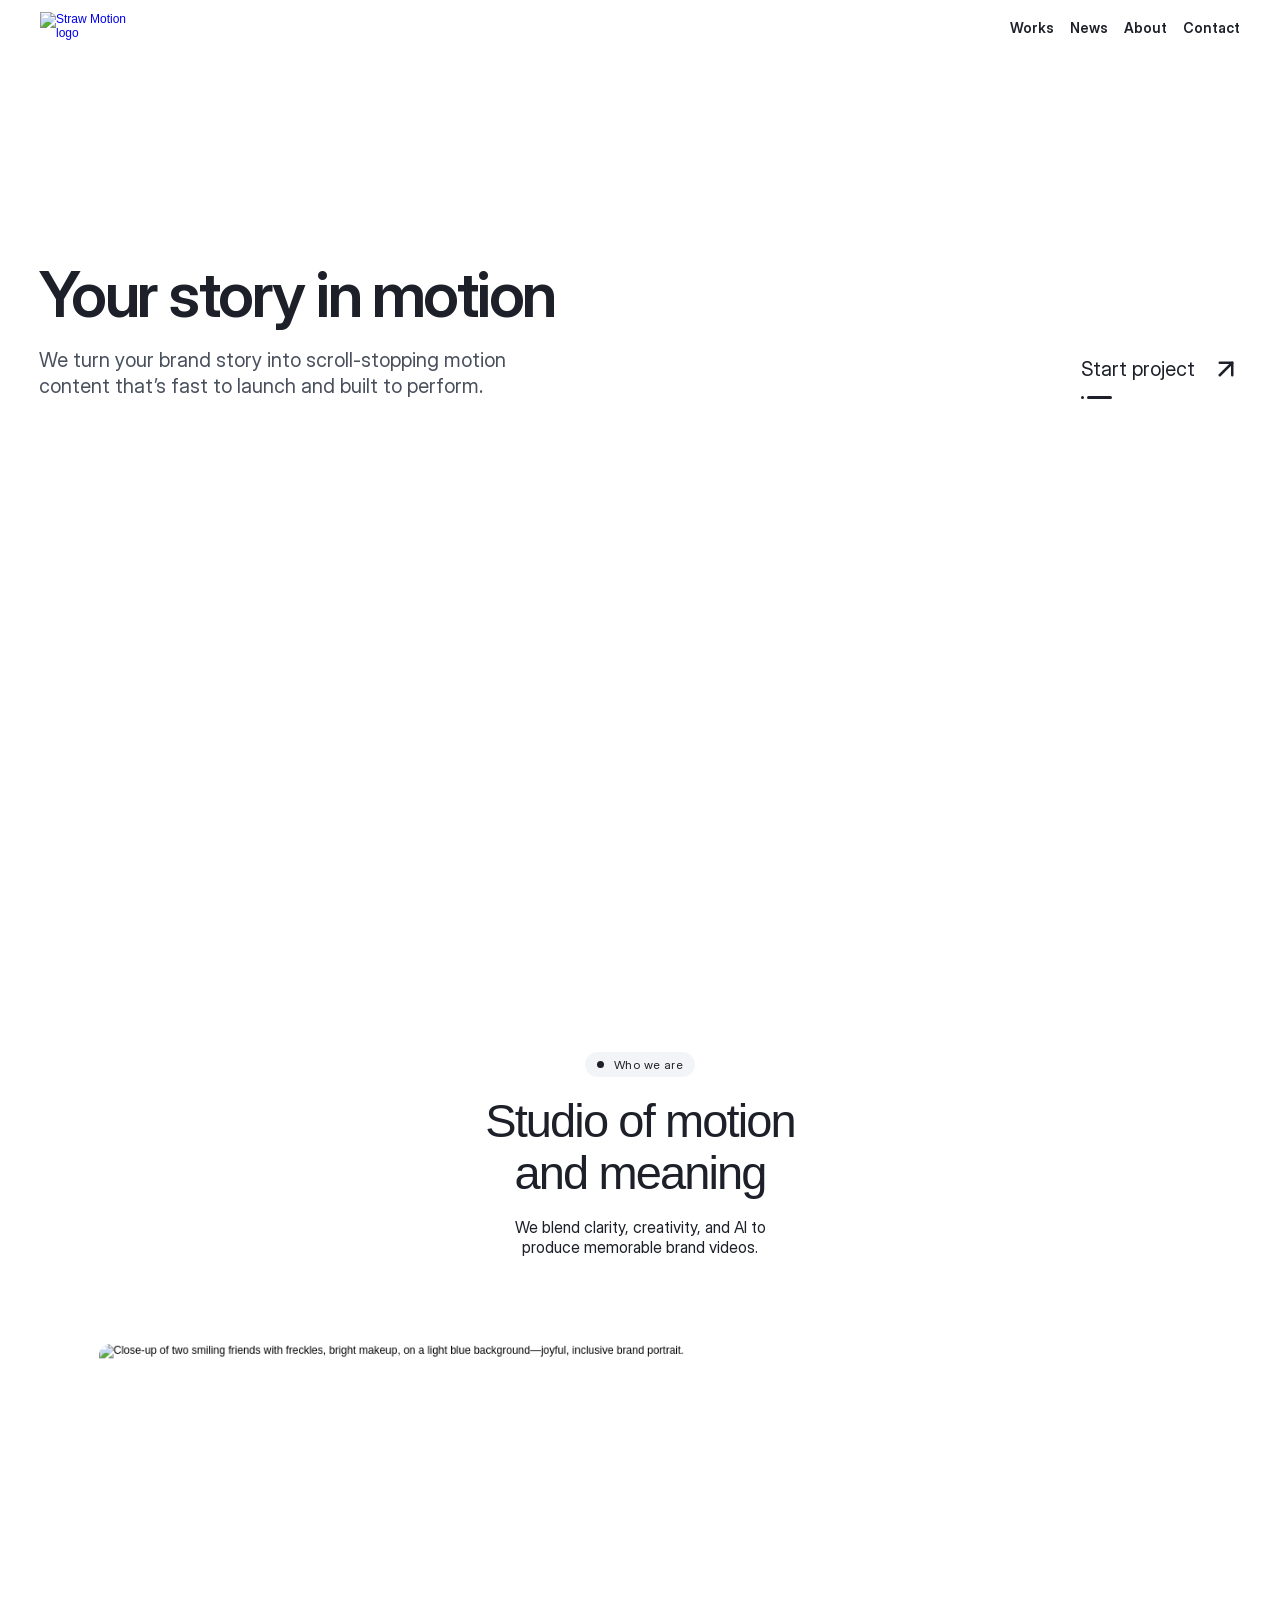
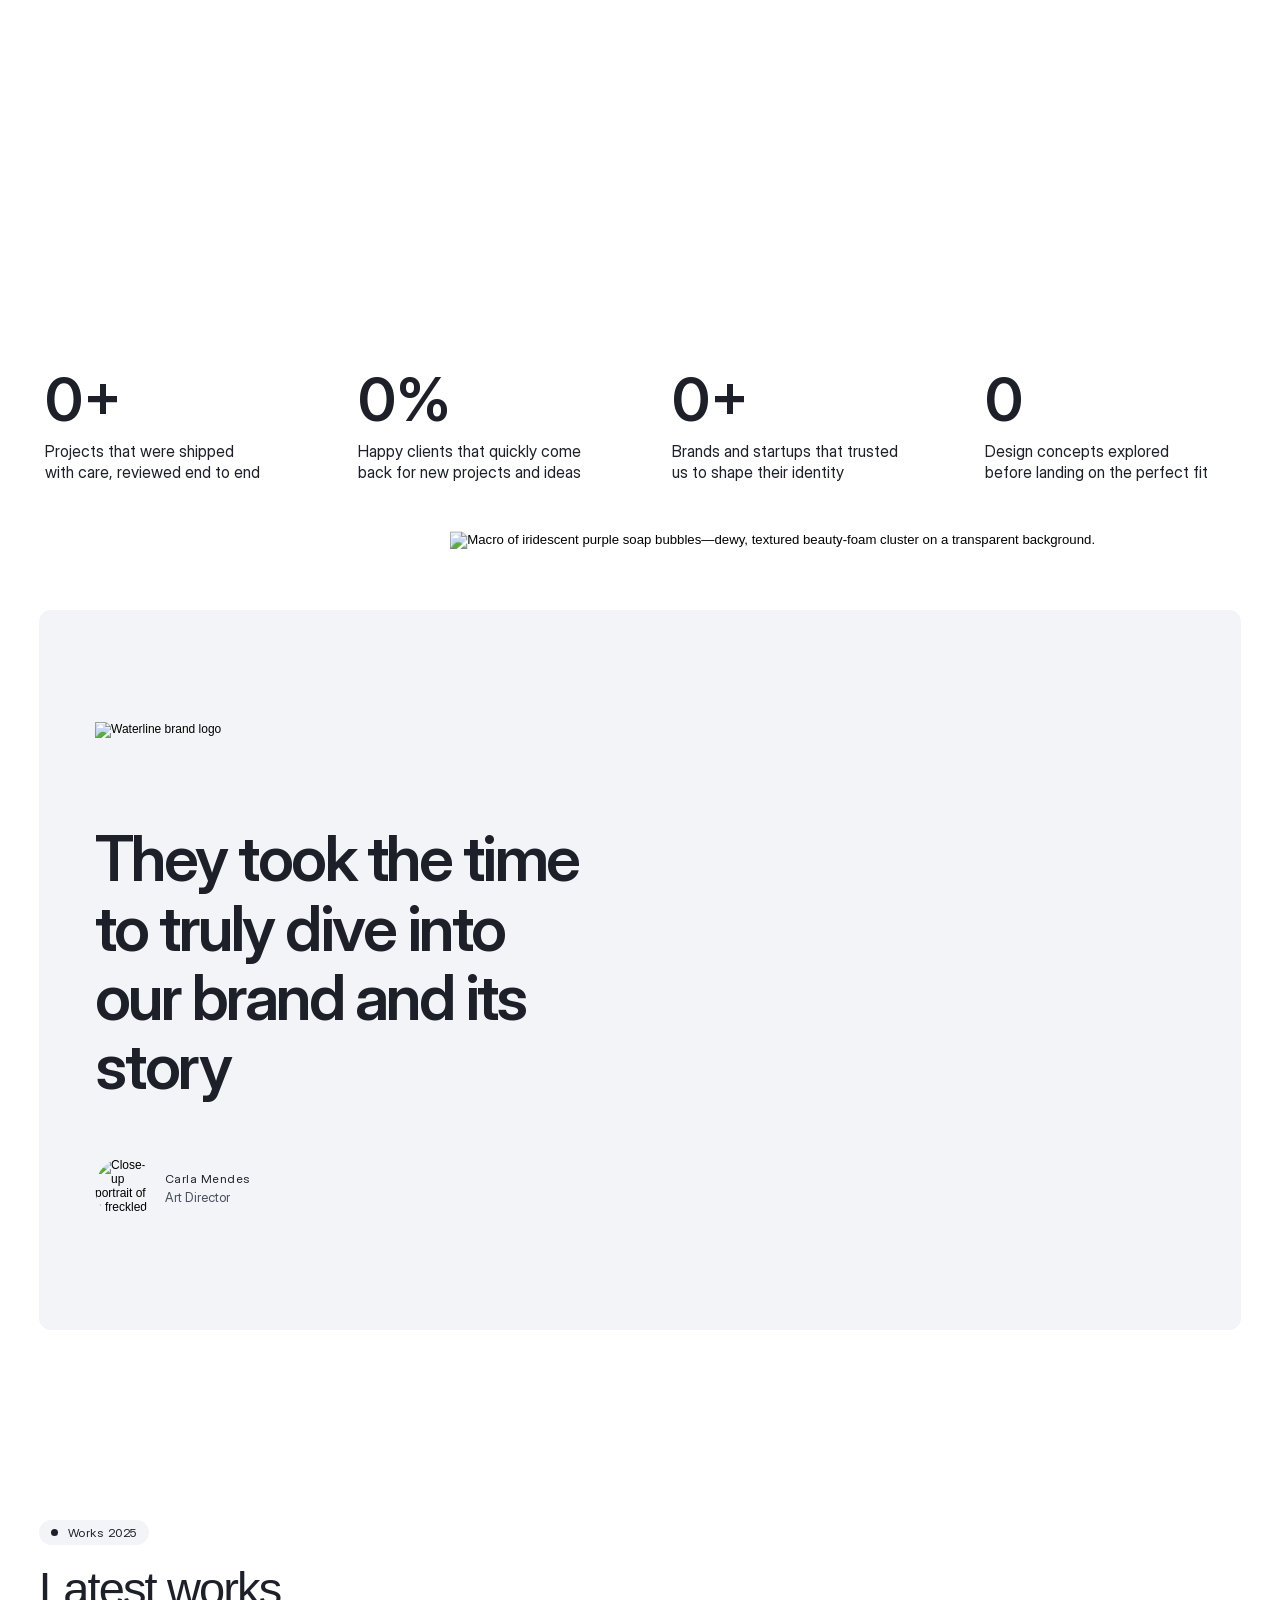
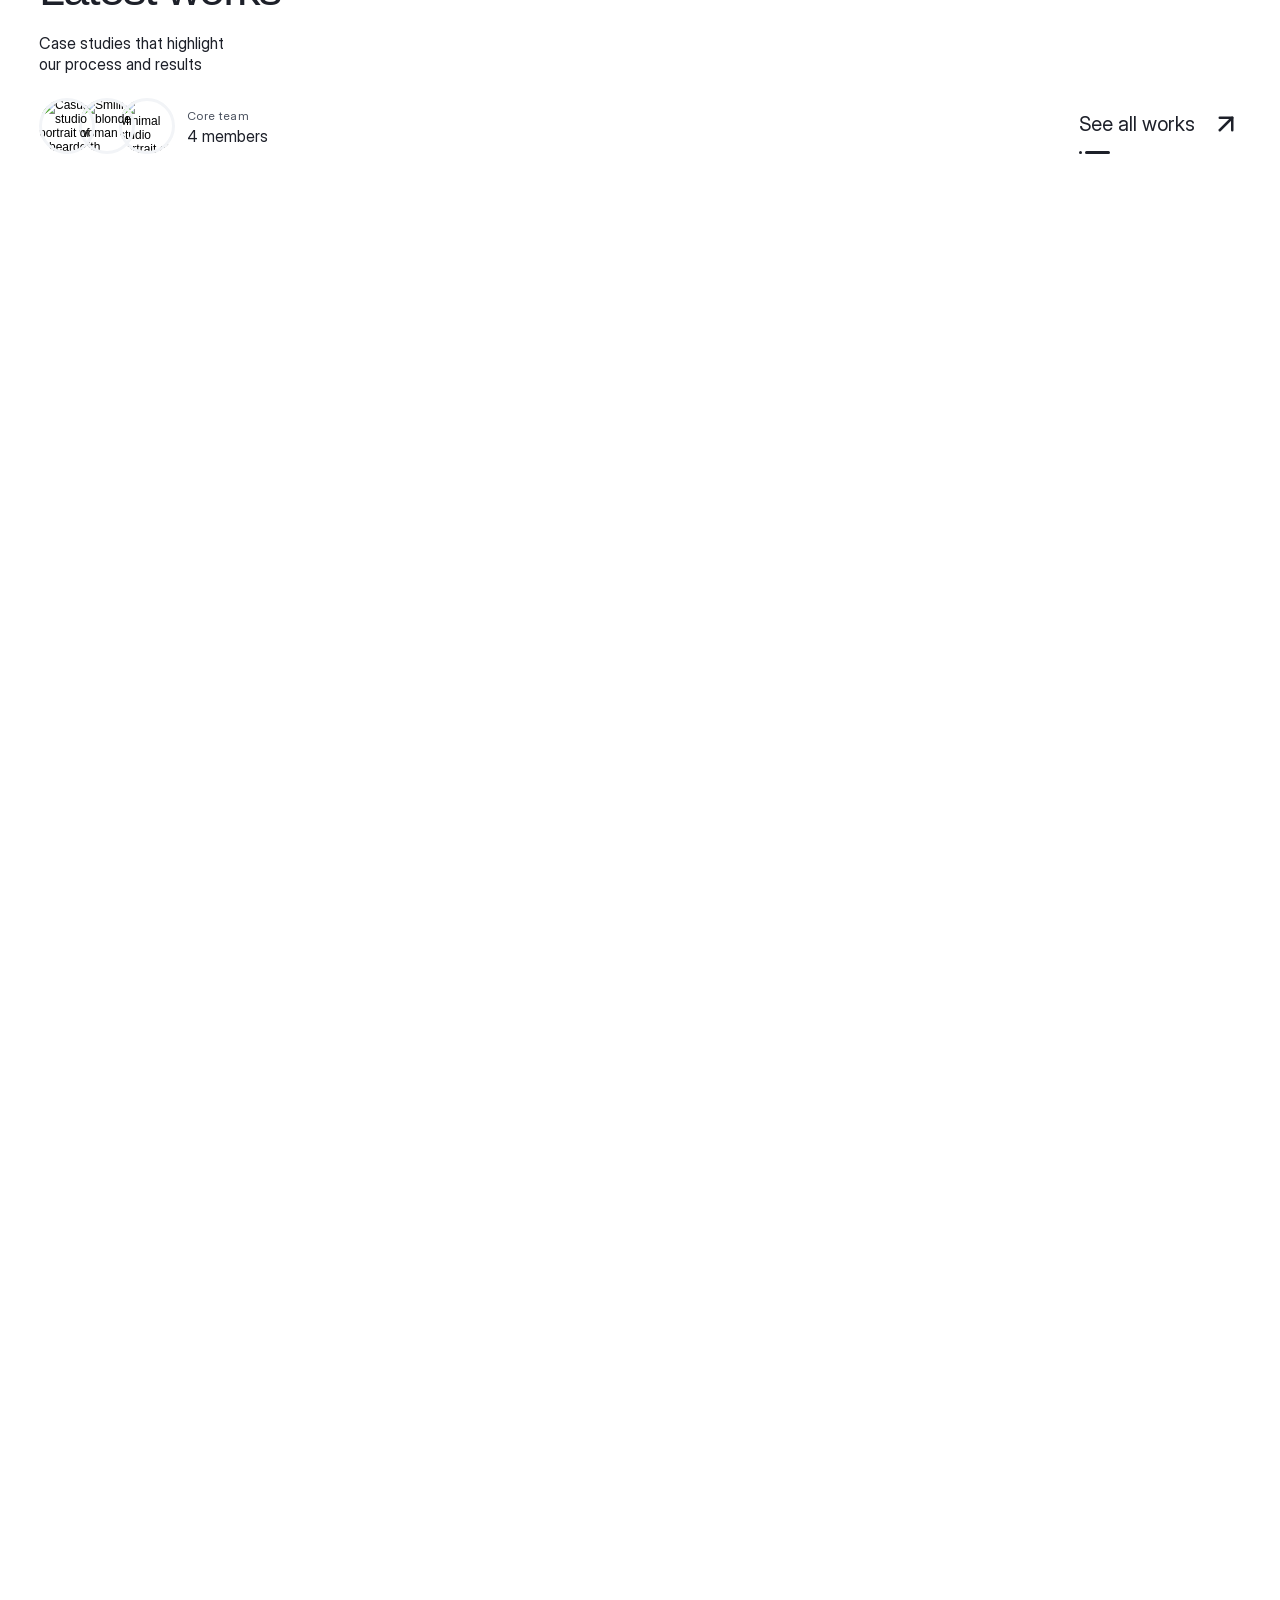
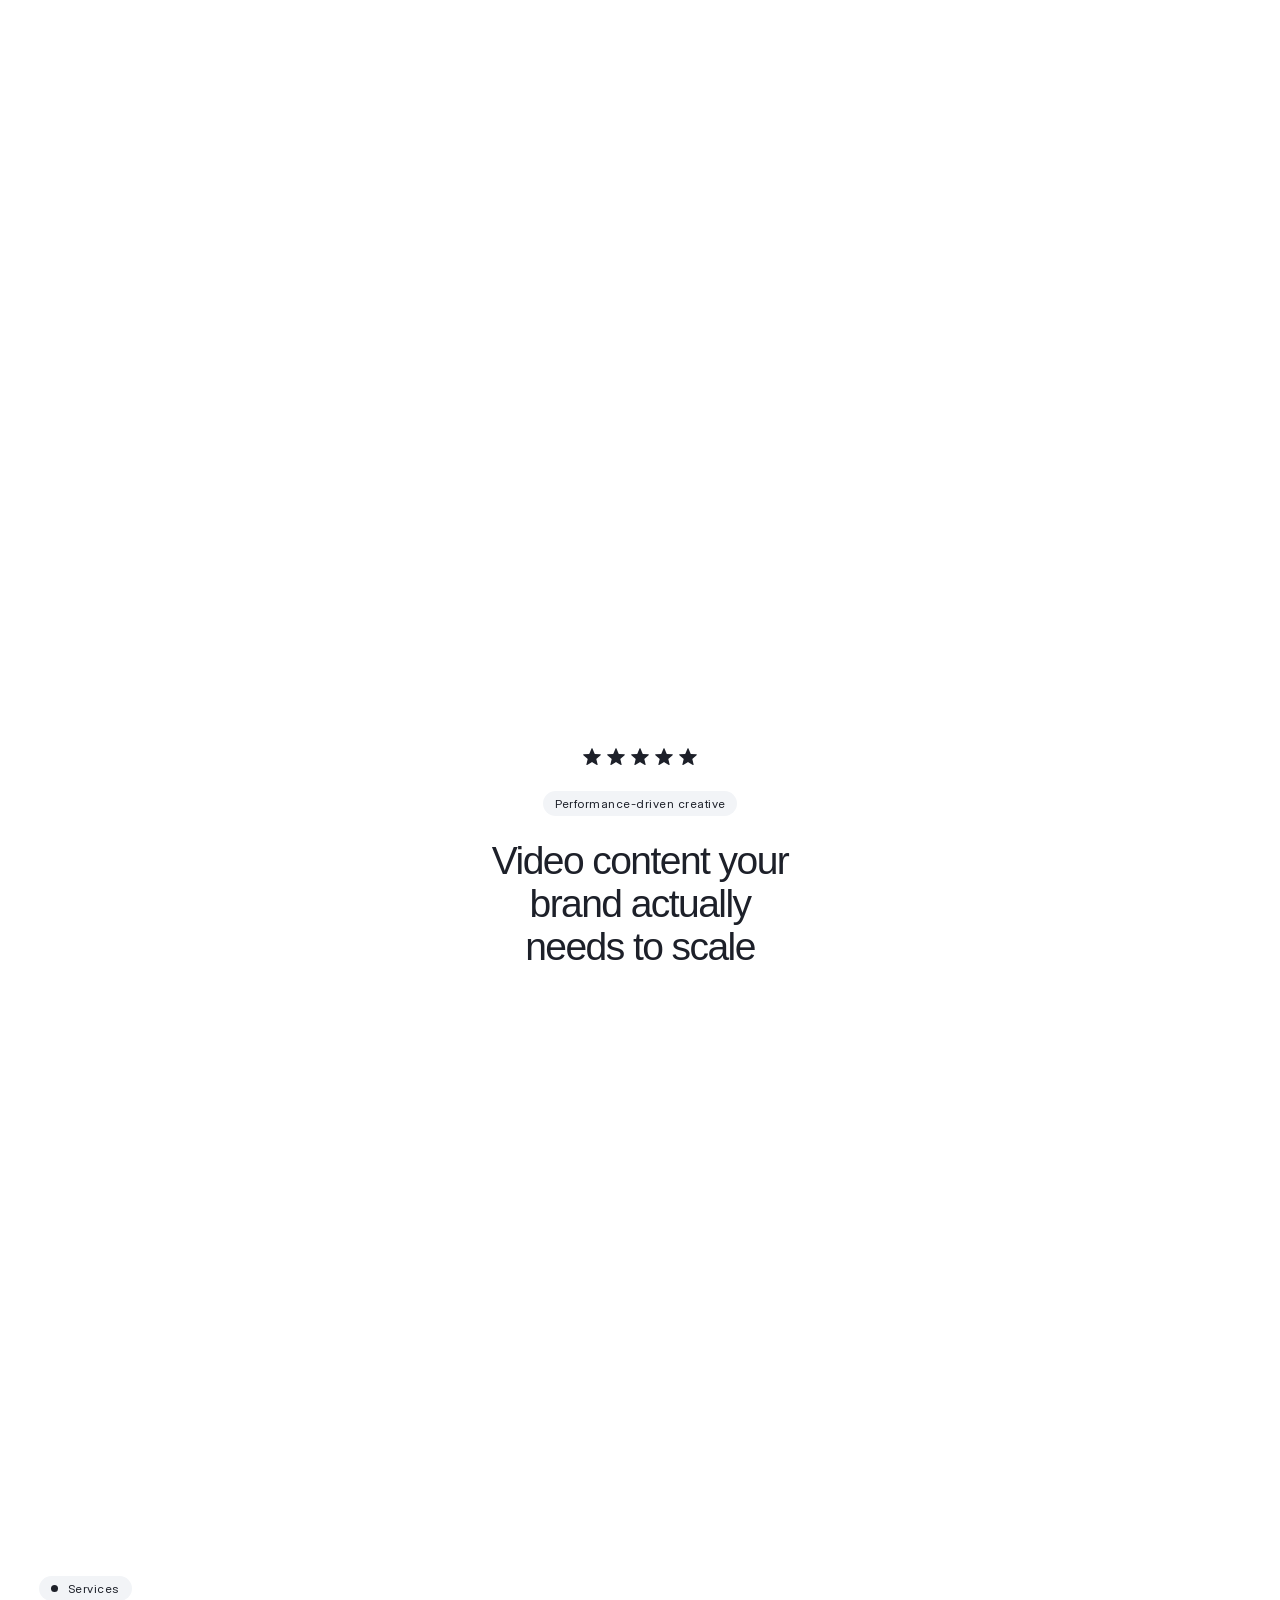
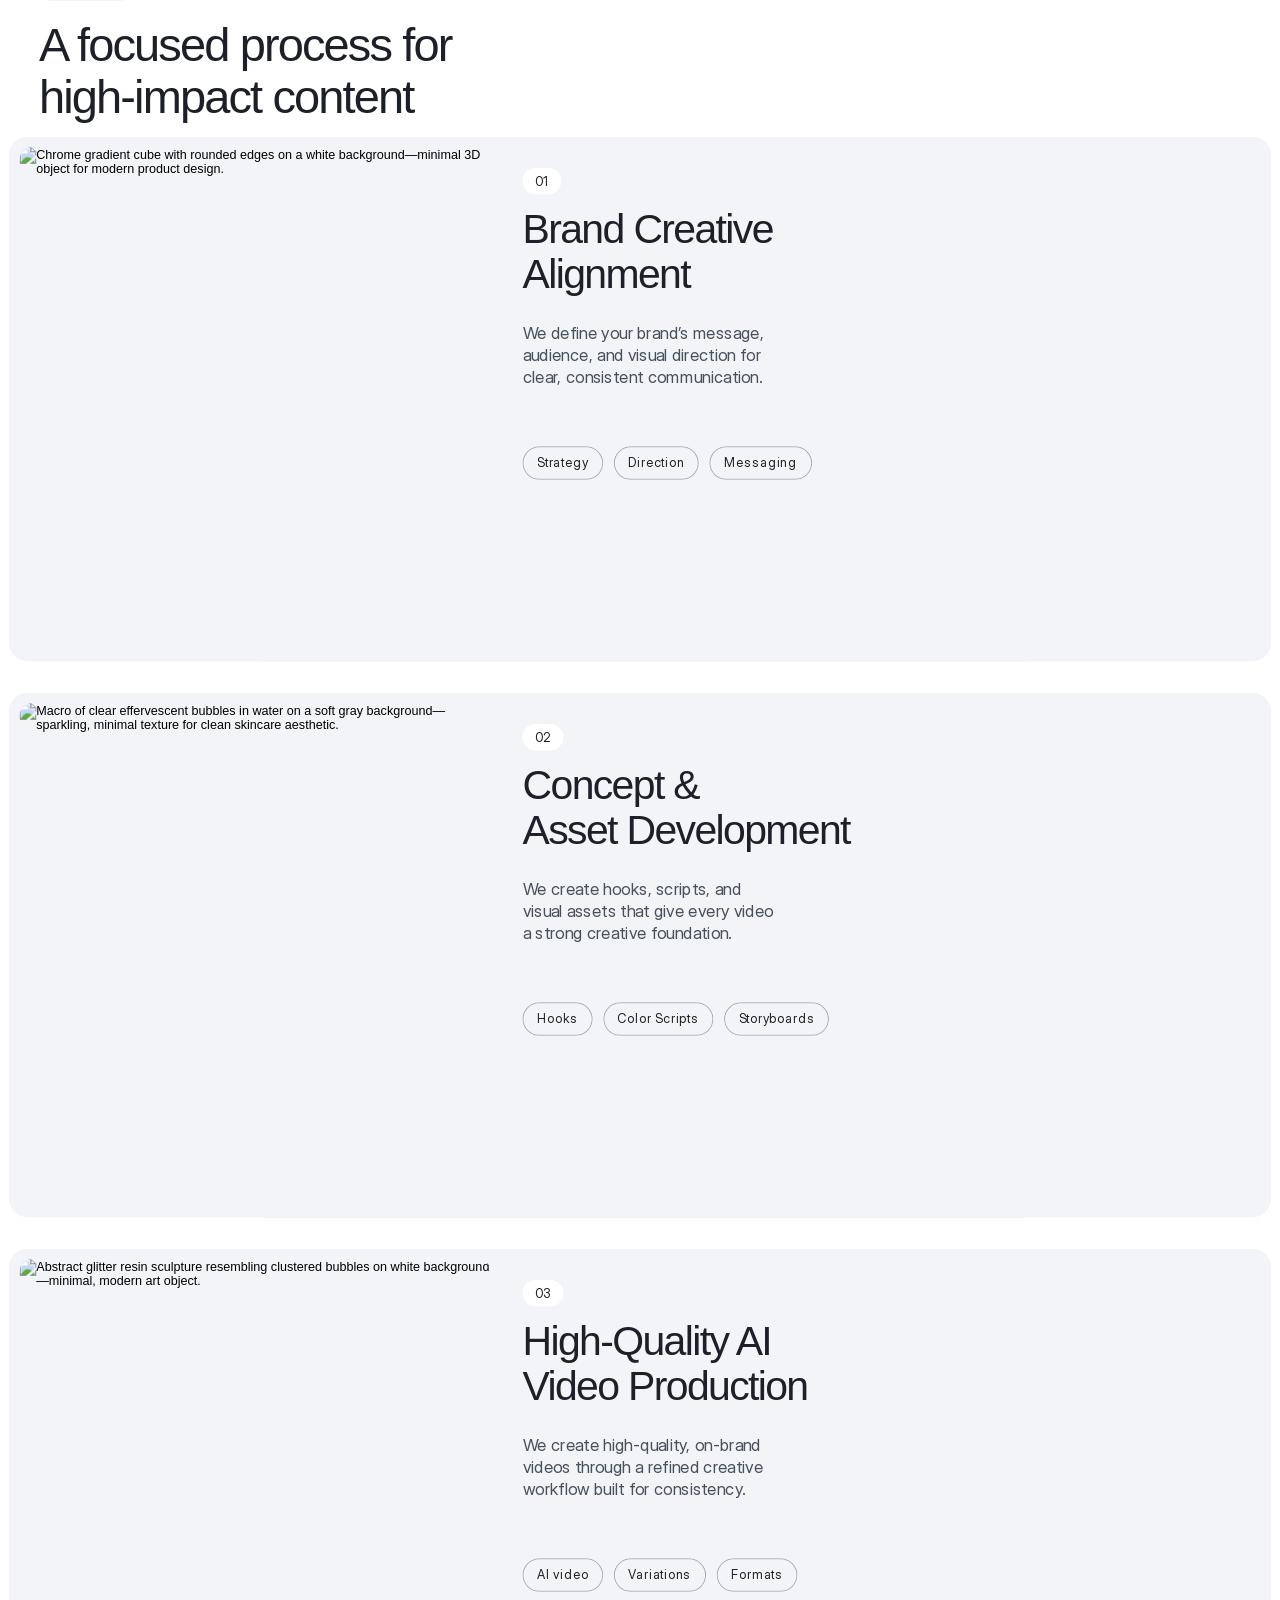
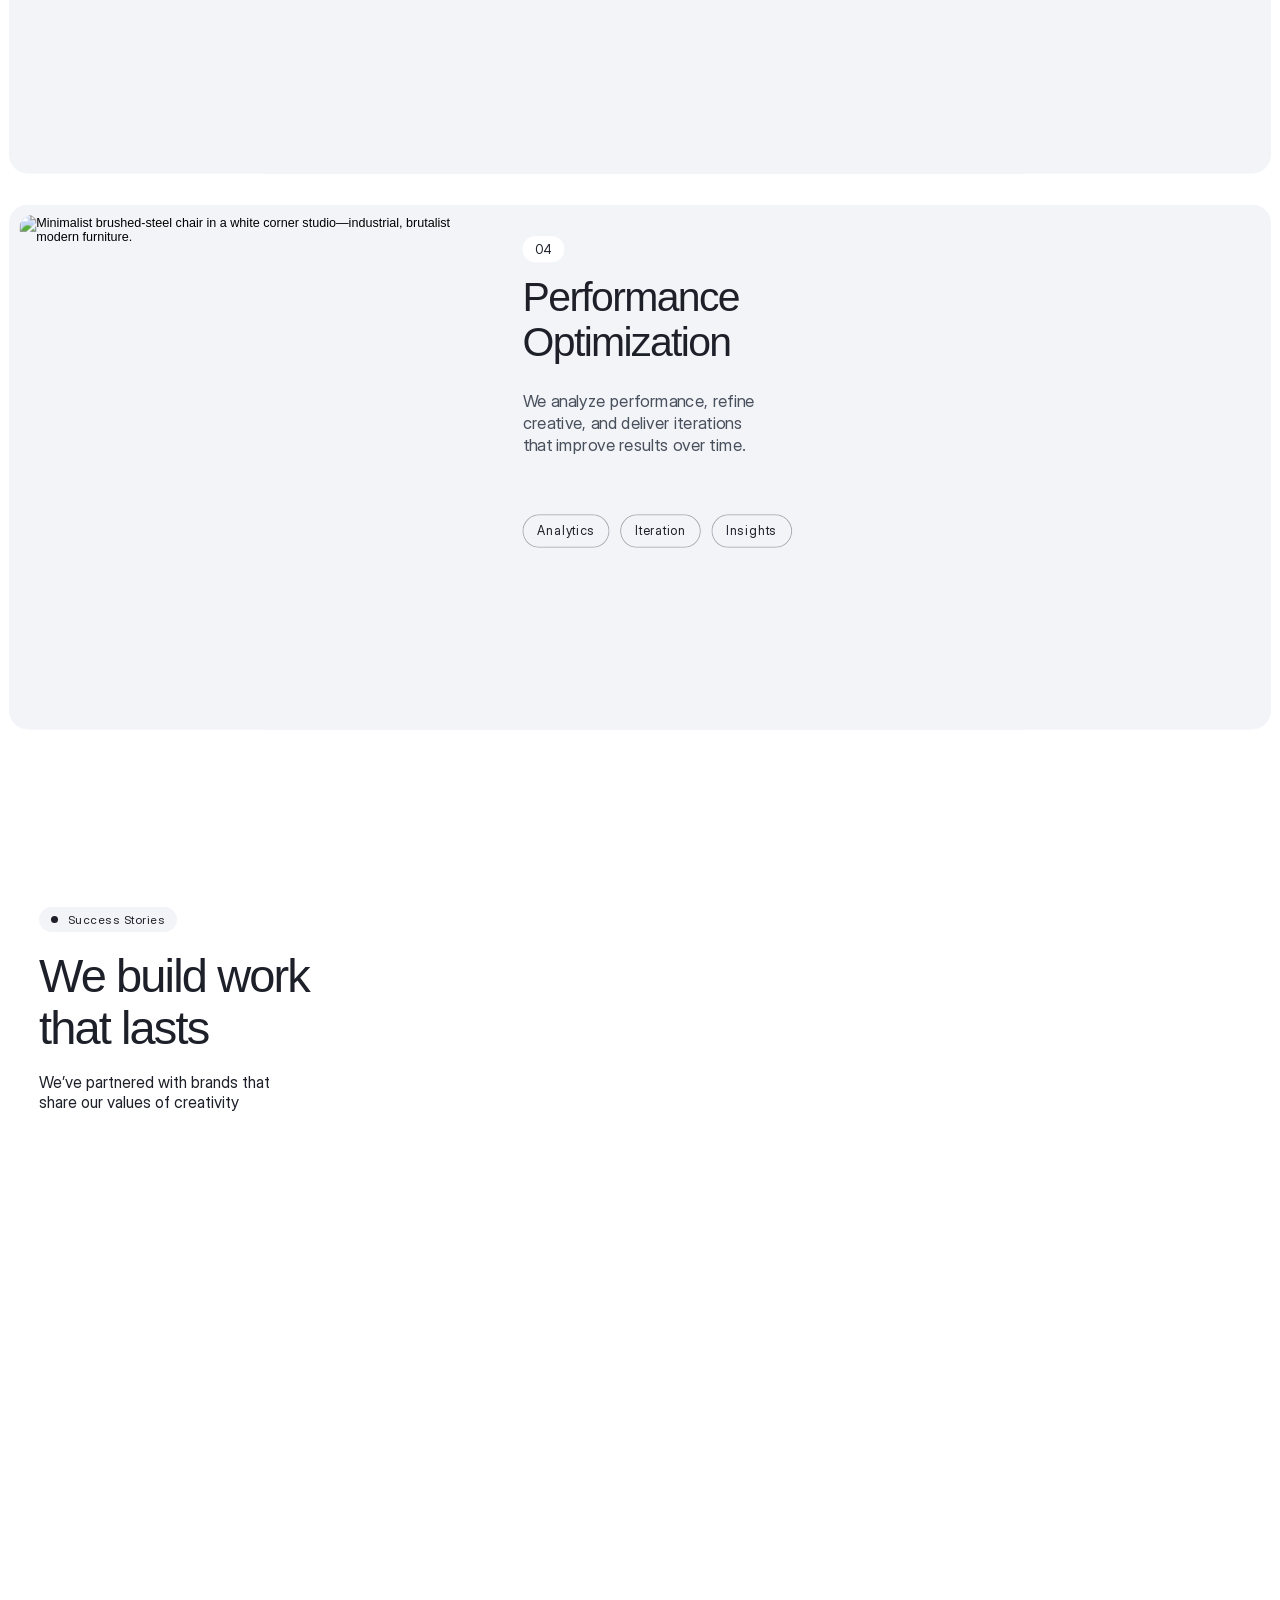
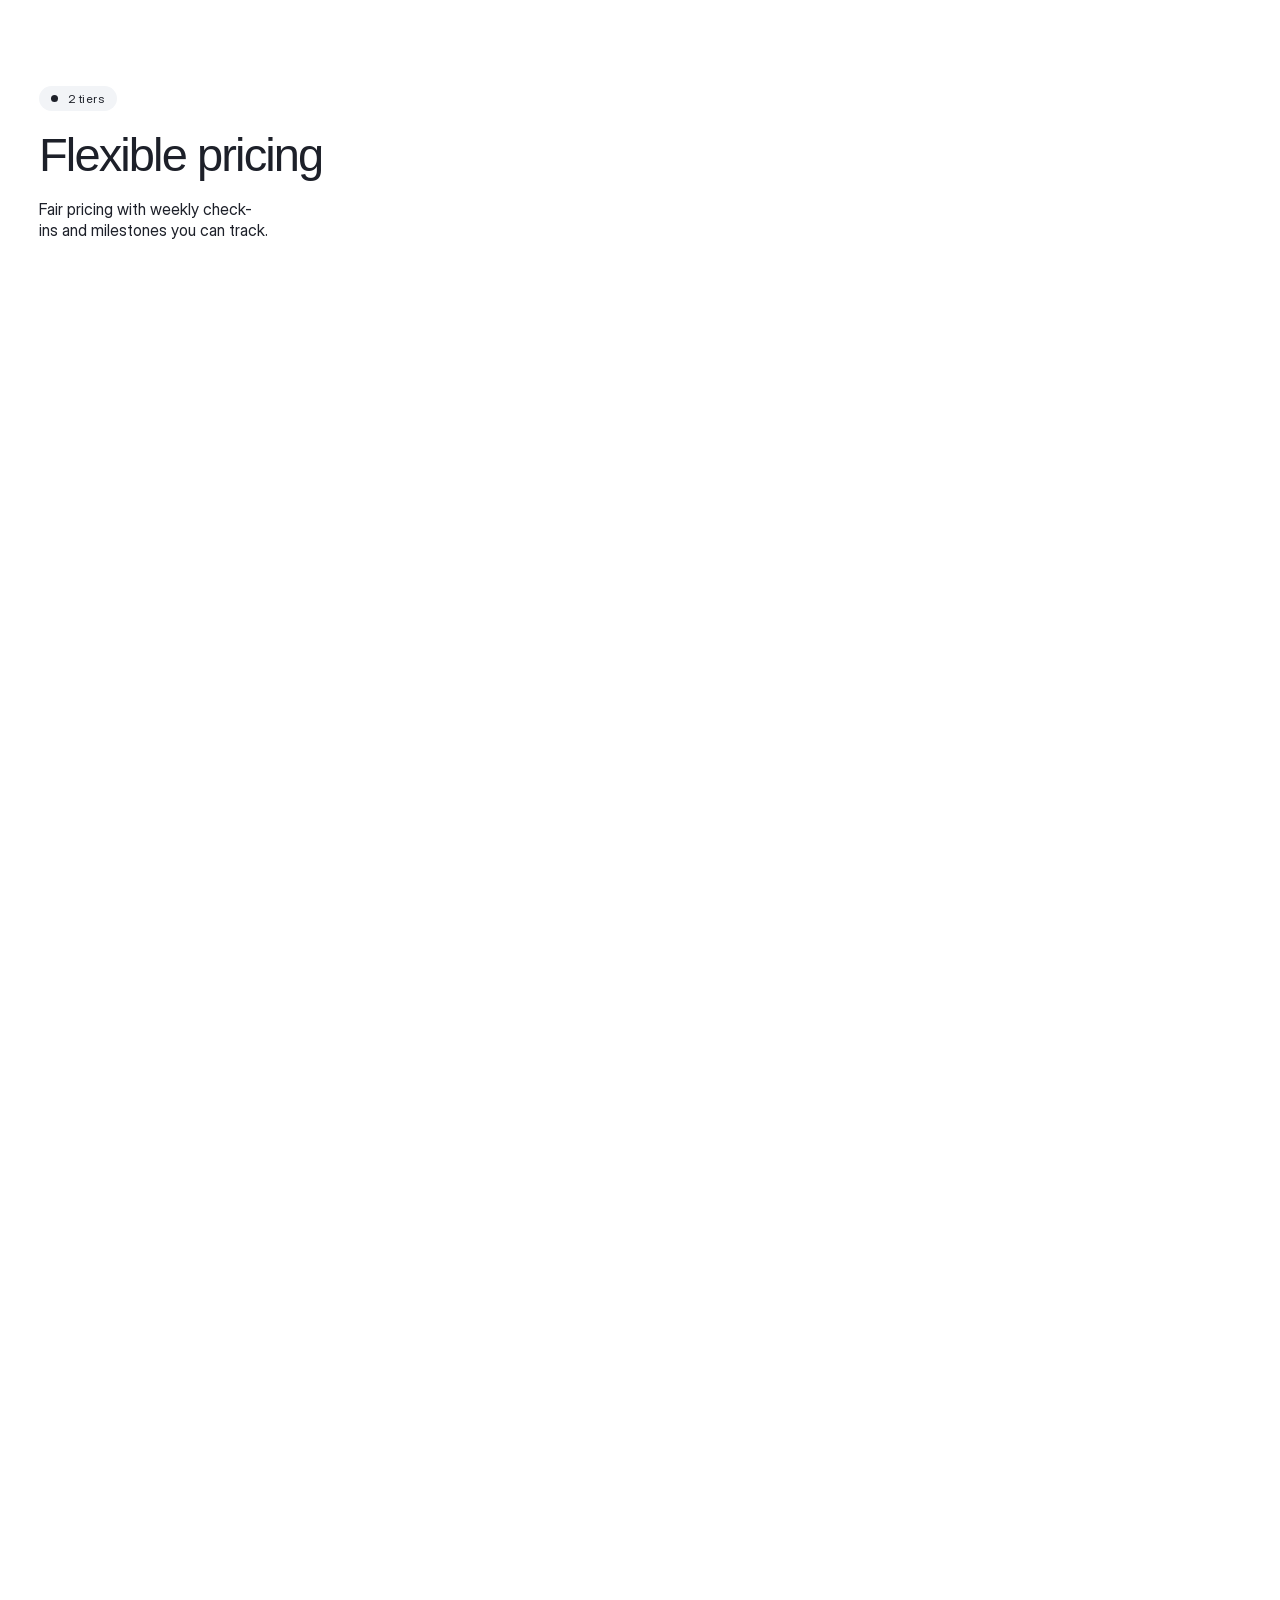
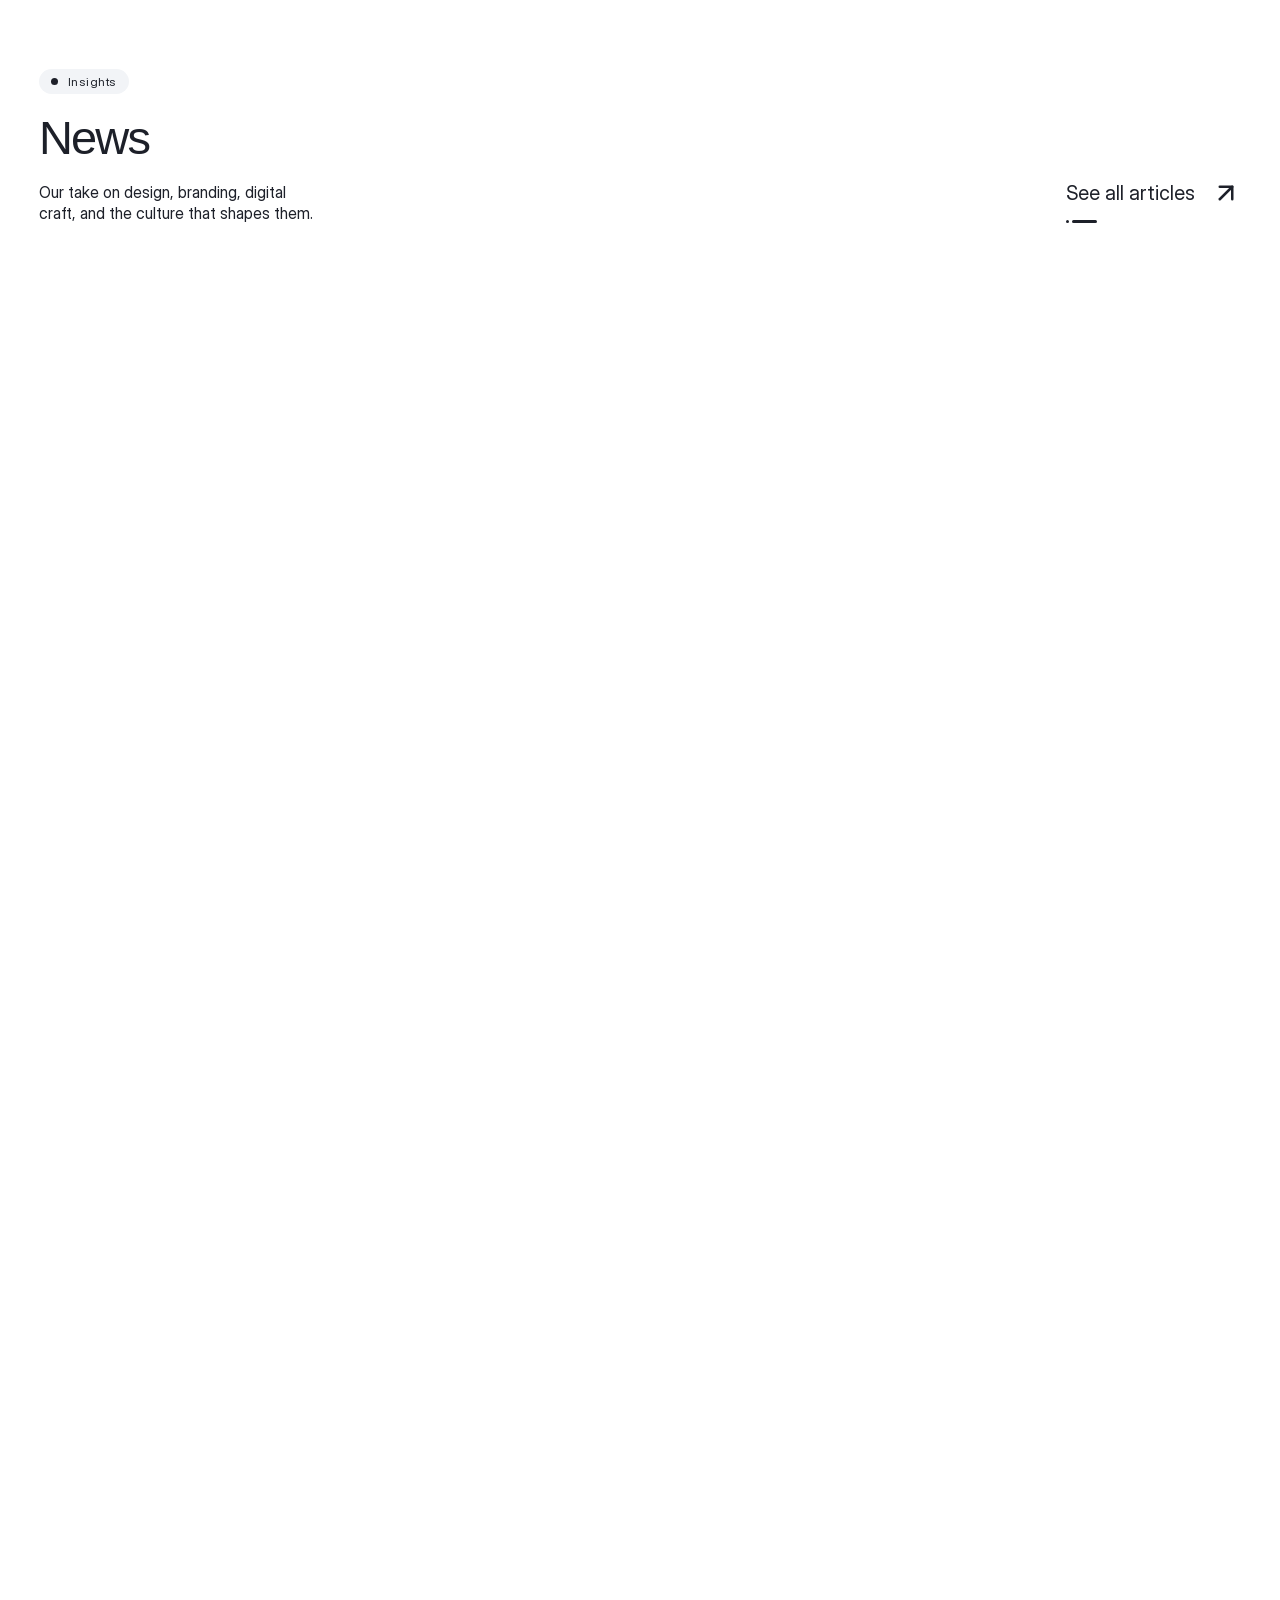
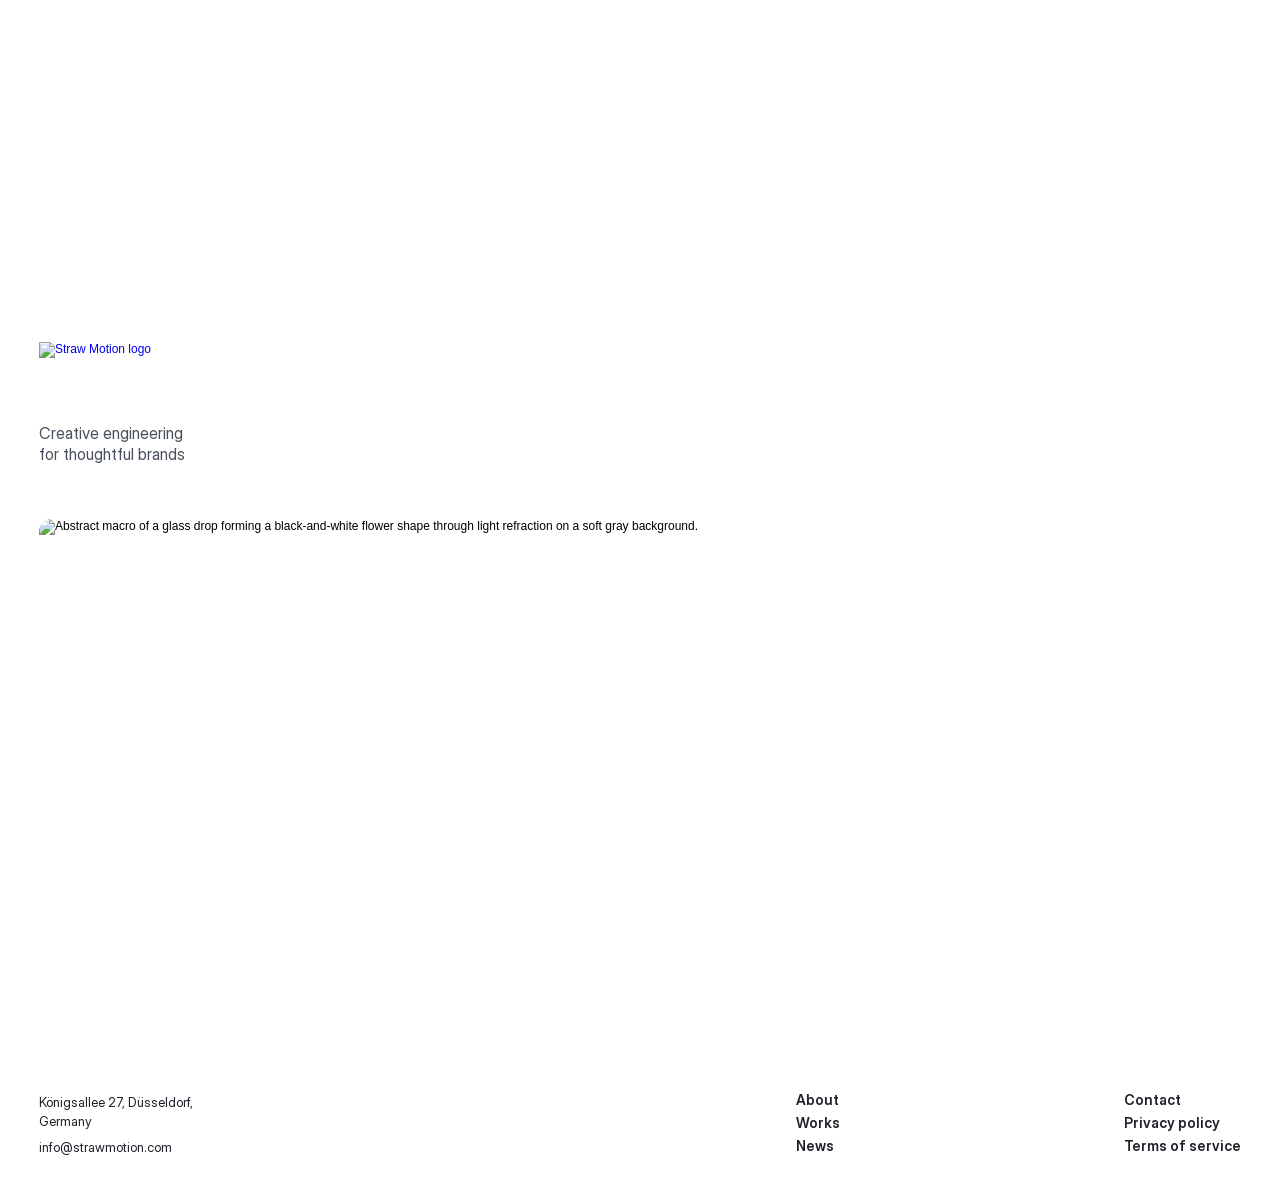
==== commit 06ee0612: "Site-wide consistency: branding, nav, address, email - Fix /journal → /news: extend MutationObserver" ====
--- a/index.html
+++ b/index.html
@@ -160,14 +160,14 @@
     "description": "Synthetic media lab for viral reach"
   }
   </script>
-</head>
+<style id="sm-overrides">#__framer-badge-container,.framer-q1uj3q,.framer-362lom-container{display:none!important}</style></head>
 <body data-tostatic="d92ffed07a3d548f88aedfa5c5343ddced12bd90.5014522de49a79dc376a63a417612b7fb5857227">
 	<script async="" src="https://events.framer.com/script?v=2" data-fid="78feb7e94c6f20ad047ebd2bcf4fd18efcc5017e62e45d29dc54b85964fd8b9e" data-no-nt=""></script>
 	<!-- Start of bodyStart -->
     
     <!-- End of bodyStart -->
 	
-	<div id="main" data-framer-hydrate-v2="{&quot;routeId&quot;:&quot;augiA20Il&quot;,&quot;localeId&quot;:&quot;default&quot;,&quot;breakpoints&quot;:[{&quot;hash&quot;:&quot;72rtr7&quot;,&quot;mediaQuery&quot;:&quot;(min-width: 1200px)&quot;},{&quot;hash&quot;:&quot;1evgla7&quot;,&quot;mediaQuery&quot;:&quot;(min-width: 810px) and (max-width: 1199.98px)&quot;},{&quot;hash&quot;:&quot;13twsvz&quot;,&quot;mediaQuery&quot;:&quot;(max-width: 809.98px)&quot;},{&quot;hash&quot;:&quot;dmhc3y&quot;,&quot;mediaQuery&quot;:&quot;(min-width: 1200px)&quot;},{&quot;hash&quot;:&quot;1cmdr2h&quot;,&quot;mediaQuery&quot;:&quot;(min-width: 810px) and (max-width: 1199.98px)&quot;},{&quot;hash&quot;:&quot;amqnht&quot;,&quot;mediaQuery&quot;:&quot;(max-width: 809.98px)&quot;}]}" data-framer-ssr-released-at="2026-01-22T10:36:01.218Z" data-framer-page-optimized-at="2026-01-24T11:40:37.112Z" data-framer-generated-page=""><!--$--><style data-framer-html-style="">:root body { background: var(--token-1ad0dd99-5aec-4e1d-804a-3c603649eb34, rgb(0, 0, 0)); }</style><div class="framer-0tFYw framer-dmhc3y" data-layout-template="true" style="min-height:100vh;width:auto"><div class="framer-we2hb8-container" data-framer-layout-hint-center-x="true"><div class="ssr-variant hidden-amqnht hidden-1cmdr2h"><header class="framer-2Q0fY framer-XdXeM framer-w4whw framer-urvAc framer-1a4zuki framer-v-1a4zuki" data-framer-name="Desktop" style="backdrop-filter:blur(15px);background:linear-gradient(180deg, rgba(255, 255, 255, 0.06) 0%, rgba(255, 255, 255, 0) 100%);background-color:rgba(0, 0, 0, 0);mask:linear-gradient(0deg, rgba(0,0,0,0) 0%, rgba(0, 0, 0, 0.85) 20.317778716216218%, rgba(0,0,0,1) 34.1163429054054%) add;-webkit-backdrop-filter:blur(15px);-webkit-mask:linear-gradient(0deg, rgba(0,0,0,0) 0%, rgba(0, 0, 0, 0.85) 20.317778716216218%, rgba(0,0,0,1) 34.1163429054054%) add;width:100%;will-change:transform;opacity:1;transform:none"><div class="framer-b72jle" data-framer-name="Content" style="--11tghi9:0px 40px 0px 40px"><div class="framer-cxzgah" data-framer-name="Main Container" style="--11tghi9:0px 40px 0px 40px"><!--$--><a aria-label="Logo" class="framer-1eb6dw framer-1muqcag" data-framer-name="Logo Container" href="./" data-framer-page-link-current="true"><figure class="framer-7v8csb"><div style="position:absolute;border-radius:inherit;corner-shape:inherit;top:0;right:0;bottom:0;left:0" data-framer-background-image-wrapper="true"><img decoding="async" width="365" height="48" src="https://framerusercontent.com/images/kZoshH6Nl99KxsGDB3BsSq3Clkg.svg?width=365&amp;height=48" alt="Orchid agency logo" style="display:block;width:100%;height:100%;border-radius:inherit;corner-shape:inherit;object-position:left center;object-fit:contain"></div></figure></a><!--/$--><nav class="framer-t19rz9" data-framer-name="Desktop Links"><div class="framer-t6ibm3" style="transform:none" data-framer-component-type="RichTextContainer"><p class="framer-text framer-styles-preset-1pg3sqb" data-styles-preset="g5Ko7dr07"><!--$--><a class="framer-text framer-styles-preset-byqe14" data-styles-preset="SjSYUSFLJ" href="./works">Works</a><!--/$--></p></div><div class="framer-37dqln" style="--extracted-r6o4lv:var(--token-c71bcefb-0dff-4f5c-b804-6e877f58b297, rgb(38, 42, 54));transform:none" data-framer-component-type="RichTextContainer"><p style="--font-selector:RlI7SW50ZXJEaXNwbGF5LVNlbWlCb2xk;--framer-font-family:&quot;Inter Display&quot;, &quot;Inter Display Placeholder&quot;, sans-serif;--framer-font-size:14px;--framer-font-weight:600;--framer-line-height:1em;--framer-text-alignment:left;--framer-text-color:var(--extracted-r6o4lv, var(--token-c71bcefb-0dff-4f5c-b804-6e877f58b297, rgb(38, 42, 54)))" class="framer-text"><!--$--><a class="framer-text framer-styles-preset-byqe14" data-styles-preset="SjSYUSFLJ" href="./news">News</a><!--/$--></p></div><div class="framer-1ab4hve" style="--extracted-r6o4lv:var(--token-c71bcefb-0dff-4f5c-b804-6e877f58b297, rgb(38, 42, 54));transform:none" data-framer-component-type="RichTextContainer"><p style="--font-selector:RlI7SW50ZXJEaXNwbGF5LVNlbWlCb2xk;--framer-font-family:&quot;Inter Display&quot;, &quot;Inter Display Placeholder&quot;, sans-serif;--framer-font-size:14px;--framer-font-weight:600;--framer-line-height:1em;--framer-text-alignment:left;--framer-text-color:var(--extracted-r6o4lv, var(--token-c71bcefb-0dff-4f5c-b804-6e877f58b297, rgb(38, 42, 54)))" class="framer-text"><!--$--><a class="framer-text framer-styles-preset-byqe14" data-styles-preset="SjSYUSFLJ" href="./about">About</a><!--/$--></p></div><div class="framer-1m1xy3d" style="--extracted-r6o4lv:var(--token-c71bcefb-0dff-4f5c-b804-6e877f58b297, rgb(38, 42, 54));transform:none" data-framer-component-type="RichTextContainer"><p style="--font-selector:RlI7SW50ZXJEaXNwbGF5LVNlbWlCb2xk;--framer-font-family:&quot;Inter Display&quot;, &quot;Inter Display Placeholder&quot;, sans-serif;--framer-font-size:14px;--framer-font-weight:600;--framer-line-height:1em;--framer-text-alignment:left;--framer-text-color:var(--extracted-r6o4lv, var(--token-c71bcefb-0dff-4f5c-b804-6e877f58b297, rgb(38, 42, 54)))" class="framer-text"><!--$--><a class="framer-text framer-styles-preset-byqe14" data-styles-preset="SjSYUSFLJ" href="./contact">Contact</a><!--/$--></p></div></nav></div></div></header></div><div class="ssr-variant hidden-dmhc3y hidden-1cmdr2h"><header class="framer-2Q0fY framer-XdXeM framer-w4whw framer-urvAc framer-1a4zuki framer-v-1i6w7yt" data-framer-name="Phone - Close" style="backdrop-filter:blur(15px);background:linear-gradient(180deg, var(--token-1ad0dd99-5aec-4e1d-804a-3c603649eb34, rgb(255, 255, 255)) 0%, var(--token-1ad0dd99-5aec-4e1d-804a-3c603649eb34, rgb(255, 255, 255)) 100%);background-color:var(--token-1ad0dd99-5aec-4e1d-804a-3c603649eb34, rgb(255, 255, 255));mask:none;-webkit-backdrop-filter:blur(15px);-webkit-mask:none;width:100%;will-change:transform;opacity:1;transform:none"><div class="framer-164m6q7" data-framer-name="Mobile Background" style="background-color:var(--token-c71bcefb-0dff-4f5c-b804-6e877f58b297, rgb(38, 42, 54));opacity:0"></div><div class="framer-b72jle" data-framer-name="Content" style="--11tghi9:0px 21px 0px 21px"><div class="framer-cxzgah" data-framer-name="Main Container" style="--11tghi9:0px 21px 0px 21px"><!--$--><a aria-label="Logo" class="framer-1eb6dw framer-1muqcag" data-framer-name="Logo Container" href="./" data-framer-page-link-current="true"><figure class="framer-7v8csb"><div style="position:absolute;border-radius:inherit;corner-shape:inherit;top:0;right:0;bottom:0;left:0" data-framer-background-image-wrapper="true"><img decoding="async" width="365" height="48" src="https://framerusercontent.com/images/kZoshH6Nl99KxsGDB3BsSq3Clkg.svg?width=365&amp;height=48" alt="Orchid agency logo" style="display:block;width:100%;height:100%;border-radius:inherit;corner-shape:inherit;object-position:left center;object-fit:contain"></div></figure></a><!--/$--><div class="framer-157bch5" data-framer-name="Mobile links" style="background-color:rgba(0, 0, 0, 0)"><div class="framer-1btckrc" data-framer-name="Mobile links wrapper" style="--11tghi9:0px 21px 0px 21px"><div class="framer-gq3sjx" data-framer-name="Space" style="background-color:var(--token-1ad0dd99-5aec-4e1d-804a-3c603649eb34, rgb(255, 255, 255));opacity:0"></div><!--$--><a class="framer-16feyxm framer-1muqcag" data-framer-name="Works" style="opacity:0" href="./works"><div class="framer-978smw" style="--extracted-r6o4lv:var(--token-c71bcefb-0dff-4f5c-b804-6e877f58b297, rgb(38, 42, 54));--framer-link-text-color:rgb(0, 153, 255);--framer-link-text-decoration:underline;transform:none" data-framer-component-type="RichTextContainer"><h1 class="framer-text framer-styles-preset-1yzpxa3" data-styles-preset="PUFNKmzCm">Works</h1></div></a><!--/$--><!--$--><a class="framer-2ohn8o framer-1muqcag" data-framer-name="Journal" style="opacity:0" href="./news"><div class="framer-gcro3g" style="--extracted-r6o4lv:var(--token-c71bcefb-0dff-4f5c-b804-6e877f58b297, rgb(38, 42, 54));--framer-link-text-color:rgb(0, 153, 255);--framer-link-text-decoration:underline;transform:none" data-framer-component-type="RichTextContainer"><h1 class="framer-text framer-styles-preset-1yzpxa3" data-styles-preset="PUFNKmzCm">News</h1></div></a><!--/$--><!--$--><a class="framer-1lpdqio framer-1muqcag" data-framer-name="About" style="opacity:0" href="./about"><div class="framer-2uaoa2" style="--extracted-r6o4lv:var(--token-c71bcefb-0dff-4f5c-b804-6e877f58b297, rgb(38, 42, 54));--framer-link-text-color:rgb(0, 153, 255);--framer-link-text-decoration:underline;transform:none" data-framer-component-type="RichTextContainer"><h1 class="framer-text framer-styles-preset-1yzpxa3" data-styles-preset="PUFNKmzCm">About</h1></div></a><!--/$--><!--$--><a class="framer-1pmb0bx framer-1muqcag" data-framer-name="Contact" style="opacity:0" href="./contact"><div class="framer-yj8ol9" style="--extracted-r6o4lv:var(--token-c71bcefb-0dff-4f5c-b804-6e877f58b297, rgb(38, 42, 54));--framer-link-text-color:rgb(0, 153, 255);--framer-link-text-decoration:underline;transform:none" data-framer-component-type="RichTextContainer"><h1 class="framer-text framer-styles-preset-1yzpxa3" data-styles-preset="PUFNKmzCm">Contact</h1></div></a><!--/$--><div class="framer-hrl2yq" data-framer-name="Background mobile" style="background-color:var(--token-1ad0dd99-5aec-4e1d-804a-3c603649eb34, rgb(255, 255, 255));border-bottom-left-radius:12px;border-bottom-right-radius:12px"></div></div></div><div class="framer-1r50mmb" data-framer-name="Mobile Hamburger" data-highlight="true" tabindex="0"><div class="framer-1i245l7"><div class="framer-o9gpt3" data-framer-name="Hamburger wrapper" style="background-color:rgba(0, 0, 0, 0);border-bottom-left-radius:0px;border-bottom-right-radius:0px;border-top-left-radius:0px;border-top-right-radius:0px"><div class="framer-1b2pjzp" style="--extracted-r6o4lv:var(--token-c71bcefb-0dff-4f5c-b804-6e877f58b297, rgb(38, 42, 54));opacity:1;transform:none" data-framer-component-type="RichTextContainer"><p style="--font-selector:RlI7SW50ZXJEaXNwbGF5LVNlbWlCb2xk;--framer-font-family:&quot;Inter Display&quot;, &quot;Inter Display Placeholder&quot;, sans-serif;--framer-font-size:14px;--framer-font-weight:600;--framer-line-height:1em;--framer-text-alignment:left;--framer-text-color:var(--extracted-r6o4lv, var(--token-c71bcefb-0dff-4f5c-b804-6e877f58b297, rgb(38, 42, 54)))" class="framer-text">Menu</p></div><div class="framer-1j26jbm" style="--extracted-r6o4lv:var(--token-c71bcefb-0dff-4f5c-b804-6e877f58b297, rgb(38, 42, 54));opacity:0;transform:translateY(-50%)" data-framer-component-type="RichTextContainer"><p style="--font-selector:RlI7SW50ZXJEaXNwbGF5LVNlbWlCb2xk;--framer-font-family:&quot;Inter Display&quot;, &quot;Inter Display Placeholder&quot;, sans-serif;--framer-font-size:14px;--framer-font-weight:600;--framer-line-height:1em;--framer-text-alignment:left;--framer-text-color:var(--extracted-r6o4lv, var(--token-c71bcefb-0dff-4f5c-b804-6e877f58b297, rgb(38, 42, 54)))" class="framer-text">Close</p></div></div></div></div></div></div></header></div><div class="ssr-variant hidden-amqnht hidden-dmhc3y"><header class="framer-2Q0fY framer-XdXeM framer-w4whw framer-urvAc framer-1a4zuki framer-v-1i6w7yt" data-framer-name="Phone - Close" style="backdrop-filter:blur(15px);background:linear-gradient(180deg, var(--token-1ad0dd99-5aec-4e1d-804a-3c603649eb34, rgb(255, 255, 255)) 0%, var(--token-1ad0dd99-5aec-4e1d-804a-3c603649eb34, rgb(255, 255, 255)) 100%);background-color:var(--token-1ad0dd99-5aec-4e1d-804a-3c603649eb34, rgb(255, 255, 255));mask:none;-webkit-backdrop-filter:blur(15px);-webkit-mask:none;width:100%;will-change:transform;opacity:1;transform:none"><div class="framer-164m6q7" data-framer-name="Mobile Background" style="background-color:var(--token-c71bcefb-0dff-4f5c-b804-6e877f58b297, rgb(38, 42, 54));opacity:0"></div><div class="framer-b72jle" data-framer-name="Content" style="--11tghi9:0px 33px 0px 33px"><div class="framer-cxzgah" data-framer-name="Main Container" style="--11tghi9:0px 33px 0px 33px"><!--$--><a aria-label="Logo" class="framer-1eb6dw framer-1muqcag" data-framer-name="Logo Container" href="./" data-framer-page-link-current="true"><figure class="framer-7v8csb"><div style="position:absolute;border-radius:inherit;corner-shape:inherit;top:0;right:0;bottom:0;left:0" data-framer-background-image-wrapper="true"><img decoding="async" width="365" height="48" src="https://framerusercontent.com/images/kZoshH6Nl99KxsGDB3BsSq3Clkg.svg?width=365&amp;height=48" alt="Orchid agency logo" style="display:block;width:100%;height:100%;border-radius:inherit;corner-shape:inherit;object-position:left center;object-fit:contain"></div></figure></a><!--/$--><div class="framer-157bch5" data-framer-name="Mobile links" style="background-color:rgba(0, 0, 0, 0)"><div class="framer-1btckrc" data-framer-name="Mobile links wrapper" style="--11tghi9:0px 33px 0px 33px"><div class="framer-gq3sjx" data-framer-name="Space" style="background-color:var(--token-1ad0dd99-5aec-4e1d-804a-3c603649eb34, rgb(255, 255, 255));opacity:0"></div><!--$--><a class="framer-16feyxm framer-1muqcag" data-framer-name="Works" style="opacity:0" href="./works"><div class="framer-978smw" style="--extracted-r6o4lv:var(--token-c71bcefb-0dff-4f5c-b804-6e877f58b297, rgb(38, 42, 54));--framer-link-text-color:rgb(0, 153, 255);--framer-link-text-decoration:underline;transform:none" data-framer-component-type="RichTextContainer"><h1 class="framer-text framer-styles-preset-1yzpxa3" data-styles-preset="PUFNKmzCm">Works</h1></div></a><!--/$--><!--$--><a class="framer-2ohn8o framer-1muqcag" data-framer-name="Journal" style="opacity:0" href="./news"><div class="framer-gcro3g" style="--extracted-r6o4lv:var(--token-c71bcefb-0dff-4f5c-b804-6e877f58b297, rgb(38, 42, 54));--framer-link-text-color:rgb(0, 153, 255);--framer-link-text-decoration:underline;transform:none" data-framer-component-type="RichTextContainer"><h1 class="framer-text framer-styles-preset-1yzpxa3" data-styles-preset="PUFNKmzCm">News</h1></div></a><!--/$--><!--$--><a class="framer-1lpdqio framer-1muqcag" data-framer-name="About" style="opacity:0" href="./about"><div class="framer-2uaoa2" style="--extracted-r6o4lv:var(--token-c71bcefb-0dff-4f5c-b804-6e877f58b297, rgb(38, 42, 54));--framer-link-text-color:rgb(0, 153, 255);--framer-link-text-decoration:underline;transform:none" data-framer-component-type="RichTextContainer"><h1 class="framer-text framer-styles-preset-1yzpxa3" data-styles-preset="PUFNKmzCm">About</h1></div></a><!--/$--><!--$--><a class="framer-1pmb0bx framer-1muqcag" data-framer-name="Contact" style="opacity:0" href="./contact"><div class="framer-yj8ol9" style="--extracted-r6o4lv:var(--token-c71bcefb-0dff-4f5c-b804-6e877f58b297, rgb(38, 42, 54));--framer-link-text-color:rgb(0, 153, 255);--framer-link-text-decoration:underline;transform:none" data-framer-component-type="RichTextContainer"><h1 class="framer-text framer-styles-preset-1yzpxa3" data-styles-preset="PUFNKmzCm">Contact</h1></div></a><!--/$--><div class="framer-hrl2yq" data-framer-name="Background mobile" style="background-color:var(--token-1ad0dd99-5aec-4e1d-804a-3c603649eb34, rgb(255, 255, 255));border-bottom-left-radius:12px;border-bottom-right-radius:12px"></div></div></div><div class="framer-1r50mmb" data-framer-name="Mobile Hamburger" data-highlight="true" tabindex="0"><div class="framer-1i245l7"><div class="framer-o9gpt3" data-framer-name="Hamburger wrapper" style="background-color:rgba(0, 0, 0, 0);border-bottom-left-radius:0px;border-bottom-right-radius:0px;border-top-left-radius:0px;border-top-right-radius:0px"><div class="framer-1b2pjzp" style="--extracted-r6o4lv:var(--token-c71bcefb-0dff-4f5c-b804-6e877f58b297, rgb(38, 42, 54));opacity:1;transform:none" data-framer-component-type="RichTextContainer"><p style="--font-selector:RlI7SW50ZXJEaXNwbGF5LVNlbWlCb2xk;--framer-font-family:&quot;Inter Display&quot;, &quot;Inter Display Placeholder&quot;, sans-serif;--framer-font-size:14px;--framer-font-weight:600;--framer-line-height:1em;--framer-text-alignment:left;--framer-text-color:var(--extracted-r6o4lv, var(--token-c71bcefb-0dff-4f5c-b804-6e877f58b297, rgb(38, 42, 54)))" class="framer-text">Menu</p></div><div class="framer-1j26jbm" style="--extracted-r6o4lv:var(--token-c71bcefb-0dff-4f5c-b804-6e877f58b297, rgb(38, 42, 54));opacity:0;transform:translateY(-50%)" data-framer-component-type="RichTextContainer"><p style="--font-selector:RlI7SW50ZXJEaXNwbGF5LVNlbWlCb2xk;--framer-font-family:&quot;Inter Display&quot;, &quot;Inter Display Placeholder&quot;, sans-serif;--framer-font-size:14px;--framer-font-weight:600;--framer-line-height:1em;--framer-text-alignment:left;--framer-text-color:var(--extracted-r6o4lv, var(--token-c71bcefb-0dff-4f5c-b804-6e877f58b297, rgb(38, 42, 54)))" class="framer-text">Close</p></div></div></div></div></div></div></header></div></div><style data-framer-html-style="">html body { background: var(--token-1ad0dd99-5aec-4e1d-804a-3c603649eb34, rgb(255, 255, 255)); }</style><div data-framer-root="" class="framer-2I8tA framer-PIicX framer-urvAc framer-bBhV1 framer-72rtr7" style="min-height:100vh;width:auto;display:contents"><div class="framer-is5yzn-container" data-framer-name="Lenis Smooth Scroll" name="Lenis Smooth Scroll"><!--$--><link href="https://unpkg.com/lenis@1.3.8/dist/lenis.css" rel="stylesheet"><!--/$--></div><div class="framer-102ol21" data-framer-name="Main Container"><section class="framer-1py8yi3" data-framer-name="Hero"><div class="framer-1ke3e8a" data-framer-appear-id="1ke3e8a" data-framer-name="Header" style="opacity:0.001;transform:translateY(-30px)"><div class="ssr-variant hidden-13twsvz"><div class="framer-irlcrt-container"><div class="framer-TJ8BK framer-urvAc framer-qMHn7 framer-w488rk framer-v-w488rk" data-framer-name="Left" style="max-width:100%;width:100%"><div class="framer-7bmuog" data-framer-name="Titles"><div class="framer-16q6jgx" style="--framer-link-text-color:rgb(0, 153, 255);--framer-link-text-decoration:underline;transform:none" data-framer-component-type="RichTextContainer"><h1 class="framer-text framer-styles-preset-1yzpxa3" data-styles-preset="PUFNKmzCm" style="--framer-text-alignment:left">Your story in motion</h1></div><div class="framer-1vr2602" style="--framer-link-text-color:rgb(0, 153, 255);--framer-link-text-decoration:underline;transform:none" data-framer-component-type="RichTextContainer"><p class="framer-text framer-styles-preset-1s336zt" data-styles-preset="Rsp3hnCVp">We turn your brand story into scroll-stopping motion content that’s fast to launch and built to perform.</p></div></div></div></div></div><div class="ssr-variant hidden-1evgla7 hidden-72rtr7"><div class="framer-irlcrt-container"><div class="framer-TJ8BK framer-urvAc framer-qMHn7 framer-w488rk framer-v-w488rk" data-framer-name="Left" style="max-width:100%;width:100%"><div class="framer-7bmuog" data-framer-name="Titles"><div class="framer-16q6jgx" style="--framer-link-text-color:rgb(0, 153, 255);--framer-link-text-decoration:underline;transform:none" data-framer-component-type="RichTextContainer"><h1 class="framer-text framer-styles-preset-1yzpxa3" data-styles-preset="PUFNKmzCm" style="--framer-text-alignment:left">Your story in motion</h1></div><div class="framer-1vr2602" style="--framer-link-text-color:rgb(0, 153, 255);--framer-link-text-decoration:underline;transform:none" data-framer-component-type="RichTextContainer"><p class="framer-text framer-styles-preset-1s336zt" data-styles-preset="Rsp3hnCVp">We turn your brand story into scroll-stopping motion content that’s fast to launch and built to perform.</p></div></div></div></div></div><!--$--><div class="framer-ef7kj2-container"><!--$--><a class="framer-FxM2S framer-qMHn7 framer-1v6o3io framer-v-1v6o3io framer-rf645j" data-framer-name="Black" style="background-color:rgba(0, 0, 0, 0);border-bottom-left-radius:0px;border-bottom-right-radius:0px;border-top-left-radius:0px;border-top-right-radius:0px" href="./contact"><div class="framer-1k3agnu" data-framer-name="Top"><div class="framer-1t3u5p4" style="--extracted-r6o4lv:var(--token-c71bcefb-0dff-4f5c-b804-6e877f58b297, rgb(29, 32, 41));--framer-link-text-color:rgb(0, 153, 255);--framer-link-text-decoration:underline;transform:none" data-framer-component-type="RichTextContainer"><p class="framer-text framer-styles-preset-1s336zt" data-styles-preset="Rsp3hnCVp" style="--framer-text-color:var(--extracted-r6o4lv, var(--token-c71bcefb-0dff-4f5c-b804-6e877f58b297, rgb(29, 32, 41)))">Start project</p></div><div data-framer-name="Right Icon" class="framer-r0AVb framer-1tn5ndz" style="--43q7um:var(--token-c71bcefb-0dff-4f5c-b804-6e877f58b297, rgb(38, 42, 54));transform:none"></div></div><div class="framer-19nekbo" data-framer-name="Indicator"><div class="framer-p0u2zm" style="background-color:var(--token-c71bcefb-0dff-4f5c-b804-6e877f58b297, rgb(38, 42, 54));border-bottom-left-radius:30px;border-bottom-right-radius:30px;border-top-left-radius:30px;border-top-right-radius:30px"></div><div class="framer-1k3x5c3" style="background-color:var(--token-c71bcefb-0dff-4f5c-b804-6e877f58b297, rgb(38, 42, 54));border-bottom-left-radius:30px;border-bottom-right-radius:30px;border-top-left-radius:30px;border-top-right-radius:30px"></div></div></a><!--/$--></div><!--/$--></div><div class="framer-19ne8ue-container" data-framer-appear-id="19ne8ue" style="opacity:0.001;transform:translateY(30px)"><!--$--><div class="ssr-variant hidden-1evgla7 hidden-13twsvz"><section style="display:flex;flex-direction:row;width:100%;height:100%;max-width:100%;max-height:100%;place-items:center;margin:0;padding:0px;list-style-type:none;text-indent:none;opacity:0.001;user-select:none"><div style="width:100%;height:100%;margin:0;padding:inherit;position:absolute;inset:0;overflow:hidden;border-radius:0;user-select:none;perspective:1200px"><ul style="display:flex;flex-direction:row;width:100%;height:100%;max-width:100%;max-height:100%;place-items:center;margin:0;padding:0;list-style-type:none;text-indent:none;gap:10px;cursor:auto;user-select:none;transform:none"><li style="display:contents"><div class="framer-124zzl6-container" style="flex-shrink:0;user-select:none;width:calc(22.22222222222222% - 10px + 2.2222222222222223px);height:100%;opacity:1;visibility:hidden;transform:none;transform-origin:100% 50% 0"><div class="framer-k40mZ framer-kvotH framer-PIicX framer-1arbvwi framer-v-1arbvwi" data-framer-name="With Content" style="height:100%;width:100%;border-bottom-left-radius:12px;border-bottom-right-radius:12px;border-top-left-radius:12px;border-top-right-radius:12px"><div class="framer-1u8syb-container" style="transform:none"><video src="https://cdn.midjourney.com/video/1b234a9d-363b-4c17-9504-fd0981d5784b/0.mp4" loop="" preload="none" poster="https://framerusercontent.com/images/Njesde3H8PS7LKfFaJYuFVTJClQ.png?width=928&amp;height=1232" muted="" playsinline="" style="cursor:auto;width:100%;height:100%;border-radius:12px;display:block;object-fit:cover;background-color:var(--token-1ad0dd99-5aec-4e1d-804a-3c603649eb34, rgb(255, 255, 255));object-position:50% 50%"></video></div><div class="framer-w06zfb" data-framer-name="Content" style="background:linear-gradient(180deg, rgba(255, 255, 255, 0) 0%, var(--token-c71bcefb-0dff-4f5c-b804-6e877f58b297, rgb(29, 32, 41)) 100%);opacity:0"><div class="framer-1tb695e" data-framer-name="Titles Container"><div class="framer-1l6z1va" data-framer-name="Titles" style="border-bottom-left-radius:9px;border-bottom-right-radius:9px;border-top-left-radius:9px;border-top-right-radius:9px"><div class="framer-19iosg" style="--extracted-r6o4lv:var(--token-1ad0dd99-5aec-4e1d-804a-3c603649eb34, rgb(255, 255, 255));--framer-link-text-color:rgb(0, 153, 255);--framer-link-text-decoration:underline;transform:none" data-framer-component-type="RichTextContainer"><p class="framer-text framer-styles-preset-uicm65" data-styles-preset="ec7vjYcRA" style="--framer-text-alignment:left;--framer-text-color:var(--extracted-r6o4lv, var(--token-1ad0dd99-5aec-4e1d-804a-3c603649eb34, rgb(255, 255, 255)))"></p></div><div class="framer-gajbj" style="--extracted-r6o4lv:var(--token-528dd29a-32f1-424c-af28-c4b6edb3c057, rgb(242, 244, 247));--framer-link-text-color:rgb(0, 153, 255);--framer-link-text-decoration:underline;transform:none" data-framer-component-type="RichTextContainer"><p class="framer-text framer-styles-preset-1ddybg" data-styles-preset="kPeUpJWOD" style="--framer-text-color:var(--extracted-r6o4lv, var(--token-528dd29a-32f1-424c-af28-c4b6edb3c057, rgb(242, 244, 247)))"></p></div></div></div></div></div></div></li><li style="display:contents"><div class="framer-1qik3jg-container" style="flex-shrink:0;user-select:none;width:calc(22.22222222222222% - 10px + 2.2222222222222223px);height:100%;opacity:1;visibility:hidden;transform:none;transform-origin:100% 50% 0"><div class="framer-k40mZ framer-kvotH framer-PIicX framer-1arbvwi framer-v-1arbvwi" data-framer-name="With Content" style="height:100%;width:100%;border-bottom-left-radius:12px;border-bottom-right-radius:12px;border-top-left-radius:12px;border-top-right-radius:12px"><div class="framer-1u8syb-container" style="transform:none"><video src="https://cdn.midjourney.com/video/1eb1a294-a817-45ab-ba4b-99a715b49847/1.mp4" loop="" preload="none" poster="https://framerusercontent.com/images/DhFEb3IvXG3A5fMMXAF23SMh7BE.png?width=1856&amp;height=2464" muted="" playsinline="" style="cursor:auto;width:100%;height:100%;border-radius:12px;display:block;object-fit:cover;background-color:var(--token-1ad0dd99-5aec-4e1d-804a-3c603649eb34, rgb(255, 255, 255));object-position:50% 50%"></video></div><div class="framer-w06zfb" data-framer-name="Content" style="background:linear-gradient(180deg, rgba(255, 255, 255, 0) 0%, var(--token-c71bcefb-0dff-4f5c-b804-6e877f58b297, rgb(29, 32, 41)) 100%);opacity:0"><div class="framer-1tb695e" data-framer-name="Titles Container"><div class="framer-1l6z1va" data-framer-name="Titles" style="border-bottom-left-radius:9px;border-bottom-right-radius:9px;border-top-left-radius:9px;border-top-right-radius:9px"><div class="framer-19iosg" style="--extracted-r6o4lv:var(--token-1ad0dd99-5aec-4e1d-804a-3c603649eb34, rgb(255, 255, 255));--framer-link-text-color:rgb(0, 153, 255);--framer-link-text-decoration:underline;transform:none" data-framer-component-type="RichTextContainer"><p class="framer-text framer-styles-preset-uicm65" data-styles-preset="ec7vjYcRA" style="--framer-text-alignment:left;--framer-text-color:var(--extracted-r6o4lv, var(--token-1ad0dd99-5aec-4e1d-804a-3c603649eb34, rgb(255, 255, 255)))">Visual Identity Lab</p></div><div class="framer-gajbj" style="--extracted-r6o4lv:var(--token-528dd29a-32f1-424c-af28-c4b6edb3c057, rgb(242, 244, 247));--framer-link-text-color:rgb(0, 153, 255);--framer-link-text-decoration:underline;transform:none" data-framer-component-type="RichTextContainer"><p class="framer-text framer-styles-preset-1ddybg" data-styles-preset="kPeUpJWOD" style="--framer-text-color:var(--extracted-r6o4lv, var(--token-528dd29a-32f1-424c-af28-c4b6edb3c057, rgb(242, 244, 247)))">Material-driven identity systems—palette, type, textures, and signature.</p></div></div></div></div><div class="framer-1kxkljc" data-framer-name="Icon Container" data-highlight="true" style="border-bottom-left-radius:100px;border-bottom-right-radius:100px;border-top-left-radius:100px;border-top-right-radius:100px" tabindex="0"><div data-framer-name="Right Icon" class="framer-IU4qG framer-16bw7a" style="--43q7um:var(--token-1ad0dd99-5aec-4e1d-804a-3c603649eb34, rgb(255, 255, 255));transform:none"></div></div></div></div></li><li style="display:contents"><div class="framer-tnqubt-container" style="flex-shrink:0;user-select:none;width:calc(22.22222222222222% - 10px + 2.2222222222222223px);height:100%;opacity:1;visibility:hidden;transform:none;transform-origin:100% 50% 0"><div class="framer-k40mZ framer-kvotH framer-PIicX framer-1arbvwi framer-v-1arbvwi" data-framer-name="With Content" style="height:100%;width:100%;border-bottom-left-radius:12px;border-bottom-right-radius:12px;border-top-left-radius:12px;border-top-right-radius:12px"><div class="framer-1u8syb-container" style="transform:none"><video src="https://cdn.midjourney.com/video/fe888f29-960b-4fa1-9071-d330430cc71c/1.mp4" loop="" preload="none" poster="https://framerusercontent.com/images/TmJp1UlxaH6Q7m979H4ocTamno.png?width=2912&amp;height=1632" muted="" playsinline="" style="cursor:auto;width:100%;height:100%;border-radius:12px;display:block;object-fit:cover;background-color:var(--token-1ad0dd99-5aec-4e1d-804a-3c603649eb34, rgb(255, 255, 255));object-position:50% 50%"></video></div><div class="framer-w06zfb" data-framer-name="Content" style="background:linear-gradient(180deg, rgba(255, 255, 255, 0) 0%, var(--token-c71bcefb-0dff-4f5c-b804-6e877f58b297, rgb(29, 32, 41)) 100%);opacity:0"><div class="framer-1tb695e" data-framer-name="Titles Container"><div class="framer-1l6z1va" data-framer-name="Titles" style="border-bottom-left-radius:9px;border-bottom-right-radius:9px;border-top-left-radius:9px;border-top-right-radius:9px"><div class="framer-19iosg" style="--extracted-r6o4lv:var(--token-1ad0dd99-5aec-4e1d-804a-3c603649eb34, rgb(255, 255, 255));--framer-link-text-color:rgb(0, 153, 255);--framer-link-text-decoration:underline;transform:none" data-framer-component-type="RichTextContainer"><p class="framer-text framer-styles-preset-uicm65" data-styles-preset="ec7vjYcRA" style="--framer-text-alignment:left;--framer-text-color:var(--extracted-r6o4lv, var(--token-1ad0dd99-5aec-4e1d-804a-3c603649eb34, rgb(255, 255, 255)))">Covers</p></div><div class="framer-gajbj" style="--extracted-r6o4lv:var(--token-528dd29a-32f1-424c-af28-c4b6edb3c057, rgb(242, 244, 247));--framer-link-text-color:rgb(0, 153, 255);--framer-link-text-decoration:underline;transform:none" data-framer-component-type="RichTextContainer"><p class="framer-text framer-styles-preset-1ddybg" data-styles-preset="kPeUpJWOD" style="--framer-text-color:var(--extracted-r6o4lv, var(--token-528dd29a-32f1-424c-af28-c4b6edb3c057, rgb(242, 244, 247)))">We delivered over 250 editorial designs this year</p></div></div></div></div><div class="framer-1kxkljc" data-framer-name="Icon Container" data-highlight="true" style="border-bottom-left-radius:100px;border-bottom-right-radius:100px;border-top-left-radius:100px;border-top-right-radius:100px" tabindex="0"><div data-framer-name="Right Icon" class="framer-IU4qG framer-16bw7a" style="--43q7um:var(--token-1ad0dd99-5aec-4e1d-804a-3c603649eb34, rgb(255, 255, 255));transform:none"></div></div></div></div></li><li style="display:contents"><div class="framer-1kbim81-container" style="flex-shrink:0;user-select:none;width:calc(22.22222222222222% - 10px + 2.2222222222222223px);height:100%;opacity:1;visibility:hidden;transform:none;transform-origin:100% 50% 0"><div class="framer-k40mZ framer-kvotH framer-PIicX framer-1arbvwi framer-v-1arbvwi" data-framer-name="With Content" style="height:100%;width:100%;border-bottom-left-radius:12px;border-bottom-right-radius:12px;border-top-left-radius:12px;border-top-right-radius:12px"><div class="framer-1u8syb-container" style="transform:none"><video src="https://cdn.midjourney.com/video/c9411a5d-0197-493b-bff3-21e3beb667a6/1.mp4" loop="" preload="none" poster="https://framerusercontent.com/images/C1XrefkZs3oleqAfwQpG5KNdSp4.png?width=928&amp;height=1232" muted="" playsinline="" style="cursor:auto;width:100%;height:100%;border-radius:12px;display:block;object-fit:cover;background-color:var(--token-1ad0dd99-5aec-4e1d-804a-3c603649eb34, rgb(255, 255, 255));object-position:50% 50%"></video></div><div class="framer-w06zfb" data-framer-name="Content" style="background:linear-gradient(180deg, rgba(255, 255, 255, 0) 0%, var(--token-c71bcefb-0dff-4f5c-b804-6e877f58b297, rgb(29, 32, 41)) 100%);opacity:0"><div class="framer-1tb695e" data-framer-name="Titles Container"><div class="framer-1l6z1va" data-framer-name="Titles" style="border-bottom-left-radius:9px;border-bottom-right-radius:9px;border-top-left-radius:9px;border-top-right-radius:9px"><div class="framer-19iosg" style="--extracted-r6o4lv:var(--token-1ad0dd99-5aec-4e1d-804a-3c603649eb34, rgb(255, 255, 255));--framer-link-text-color:rgb(0, 153, 255);--framer-link-text-decoration:underline;transform:none" data-framer-component-type="RichTextContainer"><p class="framer-text framer-styles-preset-uicm65" data-styles-preset="ec7vjYcRA" style="--framer-text-alignment:left;--framer-text-color:var(--extracted-r6o4lv, var(--token-1ad0dd99-5aec-4e1d-804a-3c603649eb34, rgb(255, 255, 255)))">Foam Serum Launch</p></div><div class="framer-gajbj" style="--extracted-r6o4lv:var(--token-528dd29a-32f1-424c-af28-c4b6edb3c057, rgb(242, 244, 247));--framer-link-text-color:rgb(0, 153, 255);--framer-link-text-decoration:underline;transform:none" data-framer-component-type="RichTextContainer"><p class="framer-text framer-styles-preset-1ddybg" data-styles-preset="kPeUpJWOD" style="--framer-text-color:var(--extracted-r6o4lv, var(--token-528dd29a-32f1-424c-af28-c4b6edb3c057, rgb(242, 244, 247)))">Bubbly physics + product CGI used across hero, ads, and socials.</p></div></div></div></div><div class="framer-1kxkljc" data-framer-name="Icon Container" data-highlight="true" style="border-bottom-left-radius:100px;border-bottom-right-radius:100px;border-top-left-radius:100px;border-top-right-radius:100px" tabindex="0"><div data-framer-name="Right Icon" class="framer-IU4qG framer-16bw7a" style="--43q7um:var(--token-1ad0dd99-5aec-4e1d-804a-3c603649eb34, rgb(255, 255, 255));transform:none"></div></div></div></div></li><li style="display:contents"><div class="framer-190osjr-container" style="flex-shrink:0;user-select:none;width:calc(22.22222222222222% - 10px + 2.2222222222222223px);height:100%;opacity:1;visibility:hidden;transform:none;transform-origin:100% 50% 0"><div class="framer-k40mZ framer-kvotH framer-PIicX framer-1arbvwi framer-v-1arbvwi" data-framer-name="With Content" style="height:100%;width:100%;border-bottom-left-radius:12px;border-bottom-right-radius:12px;border-top-left-radius:12px;border-top-right-radius:12px"><figure class="framer-1ho5md5" style="border-bottom-left-radius:12px;border-bottom-right-radius:12px;border-top-left-radius:12px;border-top-right-radius:12px;transform:none"><div style="position:absolute;border-radius:inherit;corner-shape:inherit;top:0;right:0;bottom:0;left:0" data-framer-background-image-wrapper="true"><img decoding="async" width="904" height="1200" sizes="(min-width: 1200px) 300px, (min-width: 810px) and (max-width: 1199.98px) 300px, (max-width: 809.98px) 300px" srcset="https://framerusercontent.com/images/0T6KhsyzX1usH6DnQDcGTTg.png?scale-down-to=1024&amp;width=904&amp;height=1200 771w,https://framerusercontent.com/images/0T6KhsyzX1usH6DnQDcGTTg.png?width=904&amp;height=1200 904w" src="https://framerusercontent.com/images/0T6KhsyzX1usH6DnQDcGTTg.png?width=904&amp;height=1200" alt="Close-up of white fur with black heart-shaped spots—soft, high-contrast texture for fashion/home décor." style="display:block;width:100%;height:100%;border-radius:inherit;corner-shape:inherit;object-position:center;object-fit:cover" data-framer-original-sizes="300px"></div></figure><div class="framer-w06zfb" data-framer-name="Content" style="background:linear-gradient(180deg, rgba(255, 255, 255, 0) 0%, var(--token-c71bcefb-0dff-4f5c-b804-6e877f58b297, rgb(29, 32, 41)) 100%);opacity:0"><div class="framer-1tb695e" data-framer-name="Titles Container"><div class="framer-1l6z1va" data-framer-name="Titles" style="border-bottom-left-radius:9px;border-bottom-right-radius:9px;border-top-left-radius:9px;border-top-right-radius:9px"><div class="framer-19iosg" style="--extracted-r6o4lv:var(--token-1ad0dd99-5aec-4e1d-804a-3c603649eb34, rgb(255, 255, 255));--framer-link-text-color:rgb(0, 153, 255);--framer-link-text-decoration:underline;transform:none" data-framer-component-type="RichTextContainer"><p class="framer-text framer-styles-preset-uicm65" data-styles-preset="ec7vjYcRA" style="--framer-text-alignment:left;--framer-text-color:var(--extracted-r6o4lv, var(--token-1ad0dd99-5aec-4e1d-804a-3c603649eb34, rgb(255, 255, 255)))"></p></div><div class="framer-gajbj" style="--extracted-r6o4lv:var(--token-528dd29a-32f1-424c-af28-c4b6edb3c057, rgb(242, 244, 247));--framer-link-text-color:rgb(0, 153, 255);--framer-link-text-decoration:underline;transform:none" data-framer-component-type="RichTextContainer"><p class="framer-text framer-styles-preset-1ddybg" data-styles-preset="kPeUpJWOD" style="--framer-text-color:var(--extracted-r6o4lv, var(--token-528dd29a-32f1-424c-af28-c4b6edb3c057, rgb(242, 244, 247)))"></p></div></div></div></div></div></div></li><li style="display:contents"><div class="framer-22ywn1-container" style="flex-shrink:0;user-select:none;width:calc(22.22222222222222% - 10px + 2.2222222222222223px);height:100%;opacity:1;visibility:hidden;transform:none;transform-origin:100% 50% 0"><div class="framer-k40mZ framer-kvotH framer-PIicX framer-1arbvwi framer-v-1arbvwi" data-framer-name="With Content" style="height:100%;width:100%;border-bottom-left-radius:12px;border-bottom-right-radius:12px;border-top-left-radius:12px;border-top-right-radius:12px"><div class="framer-1u8syb-container" style="transform:none"><video src="https://cdn.midjourney.com/video/2437f125-6100-4a91-be6c-f95f8a052f45/0.mp4" loop="" preload="none" poster="https://framerusercontent.com/images/zgHb0OyId7kdxJCv7WwCEWI.png?width=2048&amp;height=2048" muted="" playsinline="" style="cursor:auto;width:100%;height:100%;border-radius:12px;display:block;object-fit:cover;background-color:var(--token-1ad0dd99-5aec-4e1d-804a-3c603649eb34, rgb(255, 255, 255));object-position:50% 50%"></video></div><div class="framer-w06zfb" data-framer-name="Content" style="background:linear-gradient(180deg, rgba(255, 255, 255, 0) 0%, var(--token-c71bcefb-0dff-4f5c-b804-6e877f58b297, rgb(29, 32, 41)) 100%);opacity:0"><div class="framer-1tb695e" data-framer-name="Titles Container"><div class="framer-1l6z1va" data-framer-name="Titles" style="border-bottom-left-radius:9px;border-bottom-right-radius:9px;border-top-left-radius:9px;border-top-right-radius:9px"><div class="framer-19iosg" style="--extracted-r6o4lv:var(--token-1ad0dd99-5aec-4e1d-804a-3c603649eb34, rgb(255, 255, 255));--framer-link-text-color:rgb(0, 153, 255);--framer-link-text-decoration:underline;transform:none" data-framer-component-type="RichTextContainer"><p class="framer-text framer-styles-preset-uicm65" data-styles-preset="ec7vjYcRA" style="--framer-text-alignment:left;--framer-text-color:var(--extracted-r6o4lv, var(--token-1ad0dd99-5aec-4e1d-804a-3c603649eb34, rgb(255, 255, 255)))">Modular Framer Websites</p></div><div class="framer-gajbj" style="--extracted-r6o4lv:var(--token-528dd29a-32f1-424c-af28-c4b6edb3c057, rgb(242, 244, 247));--framer-link-text-color:rgb(0, 153, 255);--framer-link-text-decoration:underline;transform:none" data-framer-component-type="RichTextContainer"><p class="framer-text framer-styles-preset-1ddybg" data-styles-preset="kPeUpJWOD" style="--framer-text-color:var(--extracted-r6o4lv, var(--token-528dd29a-32f1-424c-af28-c4b6edb3c057, rgb(242, 244, 247)))">Component-driven builds with responsive grids and subtle motion.</p></div></div></div></div><div class="framer-1kxkljc" data-framer-name="Icon Container" data-highlight="true" style="border-bottom-left-radius:100px;border-bottom-right-radius:100px;border-top-left-radius:100px;border-top-right-radius:100px" tabindex="0"><div data-framer-name="Right Icon" class="framer-IU4qG framer-16bw7a" style="--43q7um:var(--token-1ad0dd99-5aec-4e1d-804a-3c603649eb34, rgb(255, 255, 255));transform:none"></div></div></div></div></li><li style="display:contents"><div class="framer-1yhsutv-container" style="flex-shrink:0;user-select:none;width:calc(22.22222222222222% - 10px + 2.2222222222222223px);height:100%;opacity:1;visibility:hidden;transform:none;transform-origin:100% 50% 0"><div class="framer-k40mZ framer-kvotH framer-PIicX framer-1arbvwi framer-v-1arbvwi" data-framer-name="With Content" style="height:100%;width:100%;border-bottom-left-radius:12px;border-bottom-right-radius:12px;border-top-left-radius:12px;border-top-right-radius:12px"><figure class="framer-1ho5md5" style="border-bottom-left-radius:12px;border-bottom-right-radius:12px;border-top-left-radius:12px;border-top-right-radius:12px;transform:none"><div style="position:absolute;border-radius:inherit;corner-shape:inherit;top:0;right:0;bottom:0;left:0" data-framer-background-image-wrapper="true"><img decoding="async" width="904" height="1200" sizes="(min-width: 1200px) 300px, (min-width: 810px) and (max-width: 1199.98px) 300px, (max-width: 809.98px) 300px" srcset="https://framerusercontent.com/images/CT2LDoAyk7L4ZdPnhd1Ol3W3dM.png?scale-down-to=1024&amp;width=904&amp;height=1200 771w,https://framerusercontent.com/images/CT2LDoAyk7L4ZdPnhd1Ol3W3dM.png?width=904&amp;height=1200 904w" src="https://framerusercontent.com/images/CT2LDoAyk7L4ZdPnhd1Ol3W3dM.png?width=904&amp;height=1200" alt="Stacked square glass jars filled with golden serum and bubbles, silver lids—luxury skincare packaging on a light background." style="display:block;width:100%;height:100%;border-radius:inherit;corner-shape:inherit;object-position:center;object-fit:cover" data-framer-original-sizes="300px"></div></figure><div class="framer-w06zfb" data-framer-name="Content" style="background:linear-gradient(180deg, rgba(255, 255, 255, 0) 0%, var(--token-c71bcefb-0dff-4f5c-b804-6e877f58b297, rgb(29, 32, 41)) 100%);opacity:0"><div class="framer-1tb695e" data-framer-name="Titles Container"><div class="framer-1l6z1va" data-framer-name="Titles" style="border-bottom-left-radius:9px;border-bottom-right-radius:9px;border-top-left-radius:9px;border-top-right-radius:9px"><div class="framer-19iosg" style="--extracted-r6o4lv:var(--token-1ad0dd99-5aec-4e1d-804a-3c603649eb34, rgb(255, 255, 255));--framer-link-text-color:rgb(0, 153, 255);--framer-link-text-decoration:underline;transform:none" data-framer-component-type="RichTextContainer"><p class="framer-text framer-styles-preset-uicm65" data-styles-preset="ec7vjYcRA" style="--framer-text-alignment:left;--framer-text-color:var(--extracted-r6o4lv, var(--token-1ad0dd99-5aec-4e1d-804a-3c603649eb34, rgb(255, 255, 255)))"></p></div><div class="framer-gajbj" style="--extracted-r6o4lv:var(--token-528dd29a-32f1-424c-af28-c4b6edb3c057, rgb(242, 244, 247));--framer-link-text-color:rgb(0, 153, 255);--framer-link-text-decoration:underline;transform:none" data-framer-component-type="RichTextContainer"><p class="framer-text framer-styles-preset-1ddybg" data-styles-preset="kPeUpJWOD" style="--framer-text-color:var(--extracted-r6o4lv, var(--token-528dd29a-32f1-424c-af28-c4b6edb3c057, rgb(242, 244, 247)))"></p></div></div></div></div></div></div></li><li style="display:contents"><div class="framer-124zzl6-container" style="flex-shrink:0;user-select:none;width:calc(22.22222222222222% - 10px + 2.2222222222222223px);height:100%;opacity:1;visibility:hidden;transform:none;transform-origin:100% 50% 0"><div class="framer-k40mZ framer-kvotH framer-PIicX framer-1arbvwi framer-v-1arbvwi" data-framer-name="With Content" style="height:100%;width:100%;border-bottom-left-radius:12px;border-bottom-right-radius:12px;border-top-left-radius:12px;border-top-right-radius:12px"><div class="framer-1u8syb-container" style="transform:none"><video src="https://cdn.midjourney.com/video/1b234a9d-363b-4c17-9504-fd0981d5784b/0.mp4" loop="" preload="none" poster="https://framerusercontent.com/images/Njesde3H8PS7LKfFaJYuFVTJClQ.png?width=928&amp;height=1232" muted="" playsinline="" style="cursor:auto;width:100%;height:100%;border-radius:12px;display:block;object-fit:cover;background-color:var(--token-1ad0dd99-5aec-4e1d-804a-3c603649eb34, rgb(255, 255, 255));object-position:50% 50%"></video></div><div class="framer-w06zfb" data-framer-name="Content" style="background:linear-gradient(180deg, rgba(255, 255, 255, 0) 0%, var(--token-c71bcefb-0dff-4f5c-b804-6e877f58b297, rgb(29, 32, 41)) 100%);opacity:0"><div class="framer-1tb695e" data-framer-name="Titles Container"><div class="framer-1l6z1va" data-framer-name="Titles" style="border-bottom-left-radius:9px;border-bottom-right-radius:9px;border-top-left-radius:9px;border-top-right-radius:9px"><div class="framer-19iosg" style="--extracted-r6o4lv:var(--token-1ad0dd99-5aec-4e1d-804a-3c603649eb34, rgb(255, 255, 255));--framer-link-text-color:rgb(0, 153, 255);--framer-link-text-decoration:underline;transform:none" data-framer-component-type="RichTextContainer"><p class="framer-text framer-styles-preset-uicm65" data-styles-preset="ec7vjYcRA" style="--framer-text-alignment:left;--framer-text-color:var(--extracted-r6o4lv, var(--token-1ad0dd99-5aec-4e1d-804a-3c603649eb34, rgb(255, 255, 255)))"></p></div><div class="framer-gajbj" style="--extracted-r6o4lv:var(--token-528dd29a-32f1-424c-af28-c4b6edb3c057, rgb(242, 244, 247));--framer-link-text-color:rgb(0, 153, 255);--framer-link-text-decoration:underline;transform:none" data-framer-component-type="RichTextContainer"><p class="framer-text framer-styles-preset-1ddybg" data-styles-preset="kPeUpJWOD" style="--framer-text-color:var(--extracted-r6o4lv, var(--token-528dd29a-32f1-424c-af28-c4b6edb3c057, rgb(242, 244, 247)))"></p></div></div></div></div></div></div></li><li style="display:contents"><div class="framer-1qik3jg-container" style="flex-shrink:0;user-select:none;width:calc(22.22222222222222% - 10px + 2.2222222222222223px);height:100%;opacity:1;visibility:hidden;transform:none;transform-origin:100% 50% 0"><div class="framer-k40mZ framer-kvotH framer-PIicX framer-1arbvwi framer-v-1arbvwi" data-framer-name="With Content" style="height:100%;width:100%;border-bottom-left-radius:12px;border-bottom-right-radius:12px;border-top-left-radius:12px;border-top-right-radius:12px"><div class="framer-1u8syb-container" style="transform:none"><video src="https://cdn.midjourney.com/video/1eb1a294-a817-45ab-ba4b-99a715b49847/1.mp4" loop="" preload="none" poster="https://framerusercontent.com/images/DhFEb3IvXG3A5fMMXAF23SMh7BE.png?width=1856&amp;height=2464" muted="" playsinline="" style="cursor:auto;width:100%;height:100%;border-radius:12px;display:block;object-fit:cover;background-color:var(--token-1ad0dd99-5aec-4e1d-804a-3c603649eb34, rgb(255, 255, 255));object-position:50% 50%"></video></div><div class="framer-w06zfb" data-framer-name="Content" style="background:linear-gradient(180deg, rgba(255, 255, 255, 0) 0%, var(--token-c71bcefb-0dff-4f5c-b804-6e877f58b297, rgb(29, 32, 41)) 100%);opacity:0"><div class="framer-1tb695e" data-framer-name="Titles Container"><div class="framer-1l6z1va" data-framer-name="Titles" style="border-bottom-left-radius:9px;border-bottom-right-radius:9px;border-top-left-radius:9px;border-top-right-radius:9px"><div class="framer-19iosg" style="--extracted-r6o4lv:var(--token-1ad0dd99-5aec-4e1d-804a-3c603649eb34, rgb(255, 255, 255));--framer-link-text-color:rgb(0, 153, 255);--framer-link-text-decoration:underline;transform:none" data-framer-component-type="RichTextContainer"><p class="framer-text framer-styles-preset-uicm65" data-styles-preset="ec7vjYcRA" style="--framer-text-alignment:left;--framer-text-color:var(--extracted-r6o4lv, var(--token-1ad0dd99-5aec-4e1d-804a-3c603649eb34, rgb(255, 255, 255)))">Visual Identity Lab</p></div><div class="framer-gajbj" style="--extracted-r6o4lv:var(--token-528dd29a-32f1-424c-af28-c4b6edb3c057, rgb(242, 244, 247));--framer-link-text-color:rgb(0, 153, 255);--framer-link-text-decoration:underline;transform:none" data-framer-component-type="RichTextContainer"><p class="framer-text framer-styles-preset-1ddybg" data-styles-preset="kPeUpJWOD" style="--framer-text-color:var(--extracted-r6o4lv, var(--token-528dd29a-32f1-424c-af28-c4b6edb3c057, rgb(242, 244, 247)))">Material-driven identity systems—palette, type, textures, and signature.</p></div></div></div></div><div class="framer-1kxkljc" data-framer-name="Icon Container" data-highlight="true" style="border-bottom-left-radius:100px;border-bottom-right-radius:100px;border-top-left-radius:100px;border-top-right-radius:100px" tabindex="0"><div data-framer-name="Right Icon" class="framer-IU4qG framer-16bw7a" style="--43q7um:var(--token-1ad0dd99-5aec-4e1d-804a-3c603649eb34, rgb(255, 255, 255));transform:none"></div></div></div></div></li><li style="display:contents"><div class="framer-tnqubt-container" style="flex-shrink:0;user-select:none;width:calc(22.22222222222222% - 10px + 2.2222222222222223px);height:100%;opacity:1;visibility:hidden;transform:none;transform-origin:100% 50% 0"><div class="framer-k40mZ framer-kvotH framer-PIicX framer-1arbvwi framer-v-1arbvwi" data-framer-name="With Content" style="height:100%;width:100%;border-bottom-left-radius:12px;border-bottom-right-radius:12px;border-top-left-radius:12px;border-top-right-radius:12px"><div class="framer-1u8syb-container" style="transform:none"><video src="https://cdn.midjourney.com/video/fe888f29-960b-4fa1-9071-d330430cc71c/1.mp4" loop="" preload="none" poster="https://framerusercontent.com/images/TmJp1UlxaH6Q7m979H4ocTamno.png?width=2912&amp;height=1632" muted="" playsinline="" style="cursor:auto;width:100%;height:100%;border-radius:12px;display:block;object-fit:cover;background-color:var(--token-1ad0dd99-5aec-4e1d-804a-3c603649eb34, rgb(255, 255, 255));object-position:50% 50%"></video></div><div class="framer-w06zfb" data-framer-name="Content" style="background:linear-gradient(180deg, rgba(255, 255, 255, 0) 0%, var(--token-c71bcefb-0dff-4f5c-b804-6e877f58b297, rgb(29, 32, 41)) 100%);opacity:0"><div class="framer-1tb695e" data-framer-name="Titles Container"><div class="framer-1l6z1va" data-framer-name="Titles" style="border-bottom-left-radius:9px;border-bottom-right-radius:9px;border-top-left-radius:9px;border-top-right-radius:9px"><div class="framer-19iosg" style="--extracted-r6o4lv:var(--token-1ad0dd99-5aec-4e1d-804a-3c603649eb34, rgb(255, 255, 255));--framer-link-text-color:rgb(0, 153, 255);--framer-link-text-decoration:underline;transform:none" data-framer-component-type="RichTextContainer"><p class="framer-text framer-styles-preset-uicm65" data-styles-preset="ec7vjYcRA" style="--framer-text-alignment:left;--framer-text-color:var(--extracted-r6o4lv, var(--token-1ad0dd99-5aec-4e1d-804a-3c603649eb34, rgb(255, 255, 255)))">Covers</p></div><div class="framer-gajbj" style="--extracted-r6o4lv:var(--token-528dd29a-32f1-424c-af28-c4b6edb3c057, rgb(242, 244, 247));--framer-link-text-color:rgb(0, 153, 255);--framer-link-text-decoration:underline;transform:none" data-framer-component-type="RichTextContainer"><p class="framer-text framer-styles-preset-1ddybg" data-styles-preset="kPeUpJWOD" style="--framer-text-color:var(--extracted-r6o4lv, var(--token-528dd29a-32f1-424c-af28-c4b6edb3c057, rgb(242, 244, 247)))">We delivered over 250 editorial designs this year</p></div></div></div></div><div class="framer-1kxkljc" data-framer-name="Icon Container" data-highlight="true" style="border-bottom-left-radius:100px;border-bottom-right-radius:100px;border-top-left-radius:100px;border-top-right-radius:100px" tabindex="0"><div data-framer-name="Right Icon" class="framer-IU4qG framer-16bw7a" style="--43q7um:var(--token-1ad0dd99-5aec-4e1d-804a-3c603649eb34, rgb(255, 255, 255));transform:none"></div></div></div></div></li><li style="display:contents"><div class="framer-1kbim81-container" style="flex-shrink:0;user-select:none;width:calc(22.22222222222222% - 10px + 2.2222222222222223px);height:100%;opacity:1;visibility:hidden;transform:none;transform-origin:100% 50% 0"><div class="framer-k40mZ framer-kvotH framer-PIicX framer-1arbvwi framer-v-1arbvwi" data-framer-name="With Content" style="height:100%;width:100%;border-bottom-left-radius:12px;border-bottom-right-radius:12px;border-top-left-radius:12px;border-top-right-radius:12px"><div class="framer-1u8syb-container" style="transform:none"><video src="https://cdn.midjourney.com/video/c9411a5d-0197-493b-bff3-21e3beb667a6/1.mp4" loop="" preload="none" poster="https://framerusercontent.com/images/C1XrefkZs3oleqAfwQpG5KNdSp4.png?width=928&amp;height=1232" muted="" playsinline="" style="cursor:auto;width:100%;height:100%;border-radius:12px;display:block;object-fit:cover;background-color:var(--token-1ad0dd99-5aec-4e1d-804a-3c603649eb34, rgb(255, 255, 255));object-position:50% 50%"></video></div><div class="framer-w06zfb" data-framer-name="Content" style="background:linear-gradient(180deg, rgba(255, 255, 255, 0) 0%, var(--token-c71bcefb-0dff-4f5c-b804-6e877f58b297, rgb(29, 32, 41)) 100%);opacity:0"><div class="framer-1tb695e" data-framer-name="Titles Container"><div class="framer-1l6z1va" data-framer-name="Titles" style="border-bottom-left-radius:9px;border-bottom-right-radius:9px;border-top-left-radius:9px;border-top-right-radius:9px"><div class="framer-19iosg" style="--extracted-r6o4lv:var(--token-1ad0dd99-5aec-4e1d-804a-3c603649eb34, rgb(255, 255, 255));--framer-link-text-color:rgb(0, 153, 255);--framer-link-text-decoration:underline;transform:none" data-framer-component-type="RichTextContainer"><p class="framer-text framer-styles-preset-uicm65" data-styles-preset="ec7vjYcRA" style="--framer-text-alignment:left;--framer-text-color:var(--extracted-r6o4lv, var(--token-1ad0dd99-5aec-4e1d-804a-3c603649eb34, rgb(255, 255, 255)))">Foam Serum Launch</p></div><div class="framer-gajbj" style="--extracted-r6o4lv:var(--token-528dd29a-32f1-424c-af28-c4b6edb3c057, rgb(242, 244, 247));--framer-link-text-color:rgb(0, 153, 255);--framer-link-text-decoration:underline;transform:none" data-framer-component-type="RichTextContainer"><p class="framer-text framer-styles-preset-1ddybg" data-styles-preset="kPeUpJWOD" style="--framer-text-color:var(--extracted-r6o4lv, var(--token-528dd29a-32f1-424c-af28-c4b6edb3c057, rgb(242, 244, 247)))">Bubbly physics + product CGI used across hero, ads, and socials.</p></div></div></div></div><div class="framer-1kxkljc" data-framer-name="Icon Container" data-highlight="true" style="border-bottom-left-radius:100px;border-bottom-right-radius:100px;border-top-left-radius:100px;border-top-right-radius:100px" tabindex="0"><div data-framer-name="Right Icon" class="framer-IU4qG framer-16bw7a" style="--43q7um:var(--token-1ad0dd99-5aec-4e1d-804a-3c603649eb34, rgb(255, 255, 255));transform:none"></div></div></div></div></li><li style="display:contents"><div class="framer-190osjr-container" style="flex-shrink:0;user-select:none;width:calc(22.22222222222222% - 10px + 2.2222222222222223px);height:100%;opacity:1;visibility:hidden;transform:none;transform-origin:100% 50% 0"><div class="framer-k40mZ framer-kvotH framer-PIicX framer-1arbvwi framer-v-1arbvwi" data-framer-name="With Content" style="height:100%;width:100%;border-bottom-left-radius:12px;border-bottom-right-radius:12px;border-top-left-radius:12px;border-top-right-radius:12px"><figure class="framer-1ho5md5" style="border-bottom-left-radius:12px;border-bottom-right-radius:12px;border-top-left-radius:12px;border-top-right-radius:12px;transform:none"><div style="position:absolute;border-radius:inherit;corner-shape:inherit;top:0;right:0;bottom:0;left:0" data-framer-background-image-wrapper="true"><img decoding="async" width="904" height="1200" sizes="(min-width: 1200px) 300px, (min-width: 810px) and (max-width: 1199.98px) 300px, (max-width: 809.98px) 300px" srcset="https://framerusercontent.com/images/0T6KhsyzX1usH6DnQDcGTTg.png?scale-down-to=1024&amp;width=904&amp;height=1200 771w,https://framerusercontent.com/images/0T6KhsyzX1usH6DnQDcGTTg.png?width=904&amp;height=1200 904w" src="https://framerusercontent.com/images/0T6KhsyzX1usH6DnQDcGTTg.png?width=904&amp;height=1200" alt="Close-up of white fur with black heart-shaped spots—soft, high-contrast texture for fashion/home décor." style="display:block;width:100%;height:100%;border-radius:inherit;corner-shape:inherit;object-position:center;object-fit:cover" data-framer-original-sizes="300px"></div></figure><div class="framer-w06zfb" data-framer-name="Content" style="background:linear-gradient(180deg, rgba(255, 255, 255, 0) 0%, var(--token-c71bcefb-0dff-4f5c-b804-6e877f58b297, rgb(29, 32, 41)) 100%);opacity:0"><div class="framer-1tb695e" data-framer-name="Titles Container"><div class="framer-1l6z1va" data-framer-name="Titles" style="border-bottom-left-radius:9px;border-bottom-right-radius:9px;border-top-left-radius:9px;border-top-right-radius:9px"><div class="framer-19iosg" style="--extracted-r6o4lv:var(--token-1ad0dd99-5aec-4e1d-804a-3c603649eb34, rgb(255, 255, 255));--framer-link-text-color:rgb(0, 153, 255);--framer-link-text-decoration:underline;transform:none" data-framer-component-type="RichTextContainer"><p class="framer-text framer-styles-preset-uicm65" data-styles-preset="ec7vjYcRA" style="--framer-text-alignment:left;--framer-text-color:var(--extracted-r6o4lv, var(--token-1ad0dd99-5aec-4e1d-804a-3c603649eb34, rgb(255, 255, 255)))"></p></div><div class="framer-gajbj" style="--extracted-r6o4lv:var(--token-528dd29a-32f1-424c-af28-c4b6edb3c057, rgb(242, 244, 247));--framer-link-text-color:rgb(0, 153, 255);--framer-link-text-decoration:underline;transform:none" data-framer-component-type="RichTextContainer"><p class="framer-text framer-styles-preset-1ddybg" data-styles-preset="kPeUpJWOD" style="--framer-text-color:var(--extracted-r6o4lv, var(--token-528dd29a-32f1-424c-af28-c4b6edb3c057, rgb(242, 244, 247)))"></p></div></div></div></div></div></div></li><li style="display:contents"><div class="framer-22ywn1-container" style="flex-shrink:0;user-select:none;width:calc(22.22222222222222% - 10px + 2.2222222222222223px);height:100%;opacity:1;visibility:hidden;transform:none;transform-origin:100% 50% 0"><div class="framer-k40mZ framer-kvotH framer-PIicX framer-1arbvwi framer-v-1arbvwi" data-framer-name="With Content" style="height:100%;width:100%;border-bottom-left-radius:12px;border-bottom-right-radius:12px;border-top-left-radius:12px;border-top-right-radius:12px"><div class="framer-1u8syb-container" style="transform:none"><video src="https://cdn.midjourney.com/video/2437f125-6100-4a91-be6c-f95f8a052f45/0.mp4" loop="" preload="none" poster="https://framerusercontent.com/images/zgHb0OyId7kdxJCv7WwCEWI.png?width=2048&amp;height=2048" muted="" playsinline="" style="cursor:auto;width:100%;height:100%;border-radius:12px;display:block;object-fit:cover;background-color:var(--token-1ad0dd99-5aec-4e1d-804a-3c603649eb34, rgb(255, 255, 255));object-position:50% 50%"></video></div><div class="framer-w06zfb" data-framer-name="Content" style="background:linear-gradient(180deg, rgba(255, 255, 255, 0) 0%, var(--token-c71bcefb-0dff-4f5c-b804-6e877f58b297, rgb(29, 32, 41)) 100%);opacity:0"><div class="framer-1tb695e" data-framer-name="Titles Container"><div class="framer-1l6z1va" data-framer-name="Titles" style="border-bottom-left-radius:9px;border-bottom-right-radius:9px;border-top-left-radius:9px;border-top-right-radius:9px"><div class="framer-19iosg" style="--extracted-r6o4lv:var(--token-1ad0dd99-5aec-4e1d-804a-3c603649eb34, rgb(255, 255, 255));--framer-link-text-color:rgb(0, 153, 255);--framer-link-text-decoration:underline;transform:none" data-framer-component-type="RichTextContainer"><p class="framer-text framer-styles-preset-uicm65" data-styles-preset="ec7vjYcRA" style="--framer-text-alignment:left;--framer-text-color:var(--extracted-r6o4lv, var(--token-1ad0dd99-5aec-4e1d-804a-3c603649eb34, rgb(255, 255, 255)))">Modular Framer Websites</p></div><div class="framer-gajbj" style="--extracted-r6o4lv:var(--token-528dd29a-32f1-424c-af28-c4b6edb3c057, rgb(242, 244, 247));--framer-link-text-color:rgb(0, 153, 255);--framer-link-text-decoration:underline;transform:none" data-framer-component-type="RichTextContainer"><p class="framer-text framer-styles-preset-1ddybg" data-styles-preset="kPeUpJWOD" style="--framer-text-color:var(--extracted-r6o4lv, var(--token-528dd29a-32f1-424c-af28-c4b6edb3c057, rgb(242, 244, 247)))">Component-driven builds with responsive grids and subtle motion.</p></div></div></div></div><div class="framer-1kxkljc" data-framer-name="Icon Container" data-highlight="true" style="border-bottom-left-radius:100px;border-bottom-right-radius:100px;border-top-left-radius:100px;border-top-right-radius:100px" tabindex="0"><div data-framer-name="Right Icon" class="framer-IU4qG framer-16bw7a" style="--43q7um:var(--token-1ad0dd99-5aec-4e1d-804a-3c603649eb34, rgb(255, 255, 255));transform:none"></div></div></div></div></li><li style="display:contents"><div class="framer-1yhsutv-container" style="flex-shrink:0;user-select:none;width:calc(22.22222222222222% - 10px + 2.2222222222222223px);height:100%;opacity:1;visibility:hidden;transform:none;transform-origin:100% 50% 0"><div class="framer-k40mZ framer-kvotH framer-PIicX framer-1arbvwi framer-v-1arbvwi" data-framer-name="With Content" style="height:100%;width:100%;border-bottom-left-radius:12px;border-bottom-right-radius:12px;border-top-left-radius:12px;border-top-right-radius:12px"><figure class="framer-1ho5md5" style="border-bottom-left-radius:12px;border-bottom-right-radius:12px;border-top-left-radius:12px;border-top-right-radius:12px;transform:none"><div style="position:absolute;border-radius:inherit;corner-shape:inherit;top:0;right:0;bottom:0;left:0" data-framer-background-image-wrapper="true"><img decoding="async" width="904" height="1200" sizes="(min-width: 1200px) 300px, (min-width: 810px) and (max-width: 1199.98px) 300px, (max-width: 809.98px) 300px" srcset="https://framerusercontent.com/images/CT2LDoAyk7L4ZdPnhd1Ol3W3dM.png?scale-down-to=1024&amp;width=904&amp;height=1200 771w,https://framerusercontent.com/images/CT2LDoAyk7L4ZdPnhd1Ol3W3dM.png?width=904&amp;height=1200 904w" src="https://framerusercontent.com/images/CT2LDoAyk7L4ZdPnhd1Ol3W3dM.png?width=904&amp;height=1200" alt="Stacked square glass jars filled with golden serum and bubbles, silver lids—luxury skincare packaging on a light background." style="display:block;width:100%;height:100%;border-radius:inherit;corner-shape:inherit;object-position:center;object-fit:cover" data-framer-original-sizes="300px"></div></figure><div class="framer-w06zfb" data-framer-name="Content" style="background:linear-gradient(180deg, rgba(255, 255, 255, 0) 0%, var(--token-c71bcefb-0dff-4f5c-b804-6e877f58b297, rgb(29, 32, 41)) 100%);opacity:0"><div class="framer-1tb695e" data-framer-name="Titles Container"><div class="framer-1l6z1va" data-framer-name="Titles" style="border-bottom-left-radius:9px;border-bottom-right-radius:9px;border-top-left-radius:9px;border-top-right-radius:9px"><div class="framer-19iosg" style="--extracted-r6o4lv:var(--token-1ad0dd99-5aec-4e1d-804a-3c603649eb34, rgb(255, 255, 255));--framer-link-text-color:rgb(0, 153, 255);--framer-link-text-decoration:underline;transform:none" data-framer-component-type="RichTextContainer"><p class="framer-text framer-styles-preset-uicm65" data-styles-preset="ec7vjYcRA" style="--framer-text-alignment:left;--framer-text-color:var(--extracted-r6o4lv, var(--token-1ad0dd99-5aec-4e1d-804a-3c603649eb34, rgb(255, 255, 255)))"></p></div><div class="framer-gajbj" style="--extracted-r6o4lv:var(--token-528dd29a-32f1-424c-af28-c4b6edb3c057, rgb(242, 244, 247));--framer-link-text-color:rgb(0, 153, 255);--framer-link-text-decoration:underline;transform:none" data-framer-component-type="RichTextContainer"><p class="framer-text framer-styles-preset-1ddybg" data-styles-preset="kPeUpJWOD" style="--framer-text-color:var(--extracted-r6o4lv, var(--token-528dd29a-32f1-424c-af28-c4b6edb3c057, rgb(242, 244, 247)))"></p></div></div></div></div></div></div></li><li style="display:contents"><div class="framer-124zzl6-container" style="flex-shrink:0;user-select:none;width:calc(22.22222222222222% - 10px + 2.2222222222222223px);height:100%;opacity:1;visibility:hidden;transform:none;transform-origin:100% 50% 0"><div class="framer-k40mZ framer-kvotH framer-PIicX framer-1arbvwi framer-v-1arbvwi" data-framer-name="With Content" style="height:100%;width:100%;border-bottom-left-radius:12px;border-bottom-right-radius:12px;border-top-left-radius:12px;border-top-right-radius:12px"><div class="framer-1u8syb-container" style="transform:none"><video src="https://cdn.midjourney.com/video/1b234a9d-363b-4c17-9504-fd0981d5784b/0.mp4" loop="" preload="none" poster="https://framerusercontent.com/images/Njesde3H8PS7LKfFaJYuFVTJClQ.png?width=928&amp;height=1232" muted="" playsinline="" style="cursor:auto;width:100%;height:100%;border-radius:12px;display:block;object-fit:cover;background-color:var(--token-1ad0dd99-5aec-4e1d-804a-3c603649eb34, rgb(255, 255, 255));object-position:50% 50%"></video></div><div class="framer-w06zfb" data-framer-name="Content" style="background:linear-gradient(180deg, rgba(255, 255, 255, 0) 0%, var(--token-c71bcefb-0dff-4f5c-b804-6e877f58b297, rgb(29, 32, 41)) 100%);opacity:0"><div class="framer-1tb695e" data-framer-name="Titles Container"><div class="framer-1l6z1va" data-framer-name="Titles" style="border-bottom-left-radius:9px;border-bottom-right-radius:9px;border-top-left-radius:9px;border-top-right-radius:9px"><div class="framer-19iosg" style="--extracted-r6o4lv:var(--token-1ad0dd99-5aec-4e1d-804a-3c603649eb34, rgb(255, 255, 255));--framer-link-text-color:rgb(0, 153, 255);--framer-link-text-decoration:underline;transform:none" data-framer-component-type="RichTextContainer"><p class="framer-text framer-styles-preset-uicm65" data-styles-preset="ec7vjYcRA" style="--framer-text-alignment:left;--framer-text-color:var(--extracted-r6o4lv, var(--token-1ad0dd99-5aec-4e1d-804a-3c603649eb34, rgb(255, 255, 255)))"></p></div><div class="framer-gajbj" style="--extracted-r6o4lv:var(--token-528dd29a-32f1-424c-af28-c4b6edb3c057, rgb(242, 244, 247));--framer-link-text-color:rgb(0, 153, 255);--framer-link-text-decoration:underline;transform:none" data-framer-component-type="RichTextContainer"><p class="framer-text framer-styles-preset-1ddybg" data-styles-preset="kPeUpJWOD" style="--framer-text-color:var(--extracted-r6o4lv, var(--token-528dd29a-32f1-424c-af28-c4b6edb3c057, rgb(242, 244, 247)))"></p></div></div></div></div></div></div></li><li style="display:contents"><div class="framer-1qik3jg-container" style="flex-shrink:0;user-select:none;width:calc(22.22222222222222% - 10px + 2.2222222222222223px);height:100%;opacity:1;visibility:hidden;transform:none;transform-origin:100% 50% 0"><div class="framer-k40mZ framer-kvotH framer-PIicX framer-1arbvwi framer-v-1arbvwi" data-framer-name="With Content" style="height:100%;width:100%;border-bottom-left-radius:12px;border-bottom-right-radius:12px;border-top-left-radius:12px;border-top-right-radius:12px"><div class="framer-1u8syb-container" style="transform:none"><video src="https://cdn.midjourney.com/video/1eb1a294-a817-45ab-ba4b-99a715b49847/1.mp4" loop="" preload="none" poster="https://framerusercontent.com/images/DhFEb3IvXG3A5fMMXAF23SMh7BE.png?width=1856&amp;height=2464" muted="" playsinline="" style="cursor:auto;width:100%;height:100%;border-radius:12px;display:block;object-fit:cover;background-color:var(--token-1ad0dd99-5aec-4e1d-804a-3c603649eb34, rgb(255, 255, 255));object-position:50% 50%"></video></div><div class="framer-w06zfb" data-framer-name="Content" style="background:linear-gradient(180deg, rgba(255, 255, 255, 0) 0%, var(--token-c71bcefb-0dff-4f5c-b804-6e877f58b297, rgb(29, 32, 41)) 100%);opacity:0"><div class="framer-1tb695e" data-framer-name="Titles Container"><div class="framer-1l6z1va" data-framer-name="Titles" style="border-bottom-left-radius:9px;border-bottom-right-radius:9px;border-top-left-radius:9px;border-top-right-radius:9px"><div class="framer-19iosg" style="--extracted-r6o4lv:var(--token-1ad0dd99-5aec-4e1d-804a-3c603649eb34, rgb(255, 255, 255));--framer-link-text-color:rgb(0, 153, 255);--framer-link-text-decoration:underline;transform:none" data-framer-component-type="RichTextContainer"><p class="framer-text framer-styles-preset-uicm65" data-styles-preset="ec7vjYcRA" style="--framer-text-alignment:left;--framer-text-color:var(--extracted-r6o4lv, var(--token-1ad0dd99-5aec-4e1d-804a-3c603649eb34, rgb(255, 255, 255)))">Visual Identity Lab</p></div><div class="framer-gajbj" style="--extracted-r6o4lv:var(--token-528dd29a-32f1-424c-af28-c4b6edb3c057, rgb(242, 244, 247));--framer-link-text-color:rgb(0, 153, 255);--framer-link-text-decoration:underline;transform:none" data-framer-component-type="RichTextContainer"><p class="framer-text framer-styles-preset-1ddybg" data-styles-preset="kPeUpJWOD" style="--framer-text-color:var(--extracted-r6o4lv, var(--token-528dd29a-32f1-424c-af28-c4b6edb3c057, rgb(242, 244, 247)))">Material-driven identity systems—palette, type, textures, and signature.</p></div></div></div></div><div class="framer-1kxkljc" data-framer-name="Icon Container" data-highlight="true" style="border-bottom-left-radius:100px;border-bottom-right-radius:100px;border-top-left-radius:100px;border-top-right-radius:100px" tabindex="0"><div data-framer-name="Right Icon" class="framer-IU4qG framer-16bw7a" style="--43q7um:var(--token-1ad0dd99-5aec-4e1d-804a-3c603649eb34, rgb(255, 255, 255));transform:none"></div></div></div></div></li><li style="display:contents"><div class="framer-tnqubt-container" style="flex-shrink:0;user-select:none;width:calc(22.22222222222222% - 10px + 2.2222222222222223px);height:100%;opacity:1;visibility:hidden;transform:none;transform-origin:100% 50% 0"><div class="framer-k40mZ framer-kvotH framer-PIicX framer-1arbvwi framer-v-1arbvwi" data-framer-name="With Content" style="height:100%;width:100%;border-bottom-left-radius:12px;border-bottom-right-radius:12px;border-top-left-radius:12px;border-top-right-radius:12px"><div class="framer-1u8syb-container" style="transform:none"><video src="https://cdn.midjourney.com/video/fe888f29-960b-4fa1-9071-d330430cc71c/1.mp4" loop="" preload="none" poster="https://framerusercontent.com/images/TmJp1UlxaH6Q7m979H4ocTamno.png?width=2912&amp;height=1632" muted="" playsinline="" style="cursor:auto;width:100%;height:100%;border-radius:12px;display:block;object-fit:cover;background-color:var(--token-1ad0dd99-5aec-4e1d-804a-3c603649eb34, rgb(255, 255, 255));object-position:50% 50%"></video></div><div class="framer-w06zfb" data-framer-name="Content" style="background:linear-gradient(180deg, rgba(255, 255, 255, 0) 0%, var(--token-c71bcefb-0dff-4f5c-b804-6e877f58b297, rgb(29, 32, 41)) 100%);opacity:0"><div class="framer-1tb695e" data-framer-name="Titles Container"><div class="framer-1l6z1va" data-framer-name="Titles" style="border-bottom-left-radius:9px;border-bottom-right-radius:9px;border-top-left-radius:9px;border-top-right-radius:9px"><div class="framer-19iosg" style="--extracted-r6o4lv:var(--token-1ad0dd99-5aec-4e1d-804a-3c603649eb34, rgb(255, 255, 255));--framer-link-text-color:rgb(0, 153, 255);--framer-link-text-decoration:underline;transform:none" data-framer-component-type="RichTextContainer"><p class="framer-text framer-styles-preset-uicm65" data-styles-preset="ec7vjYcRA" style="--framer-text-alignment:left;--framer-text-color:var(--extracted-r6o4lv, var(--token-1ad0dd99-5aec-4e1d-804a-3c603649eb34, rgb(255, 255, 255)))">Covers</p></div><div class="framer-gajbj" style="--extracted-r6o4lv:var(--token-528dd29a-32f1-424c-af28-c4b6edb3c057, rgb(242, 244, 247));--framer-link-text-color:rgb(0, 153, 255);--framer-link-text-decoration:underline;transform:none" data-framer-component-type="RichTextContainer"><p class="framer-text framer-styles-preset-1ddybg" data-styles-preset="kPeUpJWOD" style="--framer-text-color:var(--extracted-r6o4lv, var(--token-528dd29a-32f1-424c-af28-c4b6edb3c057, rgb(242, 244, 247)))">We delivered over 250 editorial designs this year</p></div></div></div></div><div class="framer-1kxkljc" data-framer-name="Icon Container" data-highlight="true" style="border-bottom-left-radius:100px;border-bottom-right-radius:100px;border-top-left-radius:100px;border-top-right-radius:100px" tabindex="0"><div data-framer-name="Right Icon" class="framer-IU4qG framer-16bw7a" style="--43q7um:var(--token-1ad0dd99-5aec-4e1d-804a-3c603649eb34, rgb(255, 255, 255));transform:none"></div></div></div></div></li><li style="display:contents"><div class="framer-1kbim81-container" style="flex-shrink:0;user-select:none;width:calc(22.22222222222222% - 10px + 2.2222222222222223px);height:100%;opacity:1;visibility:hidden;transform:none;transform-origin:100% 50% 0"><div class="framer-k40mZ framer-kvotH framer-PIicX framer-1arbvwi framer-v-1arbvwi" data-framer-name="With Content" style="height:100%;width:100%;border-bottom-left-radius:12px;border-bottom-right-radius:12px;border-top-left-radius:12px;border-top-right-radius:12px"><div class="framer-1u8syb-container" style="transform:none"><video src="https://cdn.midjourney.com/video/c9411a5d-0197-493b-bff3-21e3beb667a6/1.mp4" loop="" preload="none" poster="https://framerusercontent.com/images/C1XrefkZs3oleqAfwQpG5KNdSp4.png?width=928&amp;height=1232" muted="" playsinline="" style="cursor:auto;width:100%;height:100%;border-radius:12px;display:block;object-fit:cover;background-color:var(--token-1ad0dd99-5aec-4e1d-804a-3c603649eb34, rgb(255, 255, 255));object-position:50% 50%"></video></div><div class="framer-w06zfb" data-framer-name="Content" style="background:linear-gradient(180deg, rgba(255, 255, 255, 0) 0%, var(--token-c71bcefb-0dff-4f5c-b804-6e877f58b297, rgb(29, 32, 41)) 100%);opacity:0"><div class="framer-1tb695e" data-framer-name="Titles Container"><div class="framer-1l6z1va" data-framer-name="Titles" style="border-bottom-left-radius:9px;border-bottom-right-radius:9px;border-top-left-radius:9px;border-top-right-radius:9px"><div class="framer-19iosg" style="--extracted-r6o4lv:var(--token-1ad0dd99-5aec-4e1d-804a-3c603649eb34, rgb(255, 255, 255));--framer-link-text-color:rgb(0, 153, 255);--framer-link-text-decoration:underline;transform:none" data-framer-component-type="RichTextContainer"><p class="framer-text framer-styles-preset-uicm65" data-styles-preset="ec7vjYcRA" style="--framer-text-alignment:left;--framer-text-color:var(--extracted-r6o4lv, var(--token-1ad0dd99-5aec-4e1d-804a-3c603649eb34, rgb(255, 255, 255)))">Foam Serum Launch</p></div><div class="framer-gajbj" style="--extracted-r6o4lv:var(--token-528dd29a-32f1-424c-af28-c4b6edb3c057, rgb(242, 244, 247));--framer-link-text-color:rgb(0, 153, 255);--framer-link-text-decoration:underline;transform:none" data-framer-component-type="RichTextContainer"><p class="framer-text framer-styles-preset-1ddybg" data-styles-preset="kPeUpJWOD" style="--framer-text-color:var(--extracted-r6o4lv, var(--token-528dd29a-32f1-424c-af28-c4b6edb3c057, rgb(242, 244, 247)))">Bubbly physics + product CGI used across hero, ads, and socials.</p></div></div></div></div><div class="framer-1kxkljc" data-framer-name="Icon Container" data-highlight="true" style="border-bottom-left-radius:100px;border-bottom-right-radius:100px;border-top-left-radius:100px;border-top-right-radius:100px" tabindex="0"><div data-framer-name="Right Icon" class="framer-IU4qG framer-16bw7a" style="--43q7um:var(--token-1ad0dd99-5aec-4e1d-804a-3c603649eb34, rgb(255, 255, 255));transform:none"></div></div></div></div></li><li style="display:contents"><div class="framer-190osjr-container" style="flex-shrink:0;user-select:none;width:calc(22.22222222222222% - 10px + 2.2222222222222223px);height:100%;opacity:1;visibility:hidden;transform:none;transform-origin:100% 50% 0"><div class="framer-k40mZ framer-kvotH framer-PIicX framer-1arbvwi framer-v-1arbvwi" data-framer-name="With Content" style="height:100%;width:100%;border-bottom-left-radius:12px;border-bottom-right-radius:12px;border-top-left-radius:12px;border-top-right-radius:12px"><figure class="framer-1ho5md5" style="border-bottom-left-radius:12px;border-bottom-right-radius:12px;border-top-left-radius:12px;border-top-right-radius:12px;transform:none"><div style="position:absolute;border-radius:inherit;corner-shape:inherit;top:0;right:0;bottom:0;left:0" data-framer-background-image-wrapper="true"><img decoding="async" width="904" height="1200" sizes="(min-width: 1200px) 300px, (min-width: 810px) and (max-width: 1199.98px) 300px, (max-width: 809.98px) 300px" srcset="https://framerusercontent.com/images/0T6KhsyzX1usH6DnQDcGTTg.png?scale-down-to=1024&amp;width=904&amp;height=1200 771w,https://framerusercontent.com/images/0T6KhsyzX1usH6DnQDcGTTg.png?width=904&amp;height=1200 904w" src="https://framerusercontent.com/images/0T6KhsyzX1usH6DnQDcGTTg.png?width=904&amp;height=1200" alt="Close-up of white fur with black heart-shaped spots—soft, high-contrast texture for fashion/home décor." style="display:block;width:100%;height:100%;border-radius:inherit;corner-shape:inherit;object-position:center;object-fit:cover" data-framer-original-sizes="300px"></div></figure><div class="framer-w06zfb" data-framer-name="Content" style="background:linear-gradient(180deg, rgba(255, 255, 255, 0) 0%, var(--token-c71bcefb-0dff-4f5c-b804-6e877f58b297, rgb(29, 32, 41)) 100%);opacity:0"><div class="framer-1tb695e" data-framer-name="Titles Container"><div class="framer-1l6z1va" data-framer-name="Titles" style="border-bottom-left-radius:9px;border-bottom-right-radius:9px;border-top-left-radius:9px;border-top-right-radius:9px"><div class="framer-19iosg" style="--extracted-r6o4lv:var(--token-1ad0dd99-5aec-4e1d-804a-3c603649eb34, rgb(255, 255, 255));--framer-link-text-color:rgb(0, 153, 255);--framer-link-text-decoration:underline;transform:none" data-framer-component-type="RichTextContainer"><p class="framer-text framer-styles-preset-uicm65" data-styles-preset="ec7vjYcRA" style="--framer-text-alignment:left;--framer-text-color:var(--extracted-r6o4lv, var(--token-1ad0dd99-5aec-4e1d-804a-3c603649eb34, rgb(255, 255, 255)))"></p></div><div class="framer-gajbj" style="--extracted-r6o4lv:var(--token-528dd29a-32f1-424c-af28-c4b6edb3c057, rgb(242, 244, 247));--framer-link-text-color:rgb(0, 153, 255);--framer-link-text-decoration:underline;transform:none" data-framer-component-type="RichTextContainer"><p class="framer-text framer-styles-preset-1ddybg" data-styles-preset="kPeUpJWOD" style="--framer-text-color:var(--extracted-r6o4lv, var(--token-528dd29a-32f1-424c-af28-c4b6edb3c057, rgb(242, 244, 247)))"></p></div></div></div></div></div></div></li><li style="display:contents"><div class="framer-22ywn1-container" style="flex-shrink:0;user-select:none;width:calc(22.22222222222222% - 10px + 2.2222222222222223px);height:100%;opacity:1;visibility:hidden;transform:none;transform-origin:100% 50% 0"><div class="framer-k40mZ framer-kvotH framer-PIicX framer-1arbvwi framer-v-1arbvwi" data-framer-name="With Content" style="height:100%;width:100%;border-bottom-left-radius:12px;border-bottom-right-radius:12px;border-top-left-radius:12px;border-top-right-radius:12px"><div class="framer-1u8syb-container" style="transform:none"><video src="https://cdn.midjourney.com/video/2437f125-6100-4a91-be6c-f95f8a052f45/0.mp4" loop="" preload="none" poster="https://framerusercontent.com/images/zgHb0OyId7kdxJCv7WwCEWI.png?width=2048&amp;height=2048" muted="" playsinline="" style="cursor:auto;width:100%;height:100%;border-radius:12px;display:block;object-fit:cover;background-color:var(--token-1ad0dd99-5aec-4e1d-804a-3c603649eb34, rgb(255, 255, 255));object-position:50% 50%"></video></div><div class="framer-w06zfb" data-framer-name="Content" style="background:linear-gradient(180deg, rgba(255, 255, 255, 0) 0%, var(--token-c71bcefb-0dff-4f5c-b804-6e877f58b297, rgb(29, 32, 41)) 100%);opacity:0"><div class="framer-1tb695e" data-framer-name="Titles Container"><div class="framer-1l6z1va" data-framer-name="Titles" style="border-bottom-left-radius:9px;border-bottom-right-radius:9px;border-top-left-radius:9px;border-top-right-radius:9px"><div class="framer-19iosg" style="--extracted-r6o4lv:var(--token-1ad0dd99-5aec-4e1d-804a-3c603649eb34, rgb(255, 255, 255));--framer-link-text-color:rgb(0, 153, 255);--framer-link-text-decoration:underline;transform:none" data-framer-component-type="RichTextContainer"><p class="framer-text framer-styles-preset-uicm65" data-styles-preset="ec7vjYcRA" style="--framer-text-alignment:left;--framer-text-color:var(--extracted-r6o4lv, var(--token-1ad0dd99-5aec-4e1d-804a-3c603649eb34, rgb(255, 255, 255)))">Modular Framer Websites</p></div><div class="framer-gajbj" style="--extracted-r6o4lv:var(--token-528dd29a-32f1-424c-af28-c4b6edb3c057, rgb(242, 244, 247));--framer-link-text-color:rgb(0, 153, 255);--framer-link-text-decoration:underline;transform:none" data-framer-component-type="RichTextContainer"><p class="framer-text framer-styles-preset-1ddybg" data-styles-preset="kPeUpJWOD" style="--framer-text-color:var(--extracted-r6o4lv, var(--token-528dd29a-32f1-424c-af28-c4b6edb3c057, rgb(242, 244, 247)))">Component-driven builds with responsive grids and subtle motion.</p></div></div></div></div><div class="framer-1kxkljc" data-framer-name="Icon Container" data-highlight="true" style="border-bottom-left-radius:100px;border-bottom-right-radius:100px;border-top-left-radius:100px;border-top-right-radius:100px" tabindex="0"><div data-framer-name="Right Icon" class="framer-IU4qG framer-16bw7a" style="--43q7um:var(--token-1ad0dd99-5aec-4e1d-804a-3c603649eb34, rgb(255, 255, 255));transform:none"></div></div></div></div></li><li style="display:contents"><div class="framer-1yhsutv-container" style="flex-shrink:0;user-select:none;width:calc(22.22222222222222% - 10px + 2.2222222222222223px);height:100%;opacity:1;visibility:hidden;transform:none;transform-origin:100% 50% 0"><div class="framer-k40mZ framer-kvotH framer-PIicX framer-1arbvwi framer-v-1arbvwi" data-framer-name="With Content" style="height:100%;width:100%;border-bottom-left-radius:12px;border-bottom-right-radius:12px;border-top-left-radius:12px;border-top-right-radius:12px"><figure class="framer-1ho5md5" style="border-bottom-left-radius:12px;border-bottom-right-radius:12px;border-top-left-radius:12px;border-top-right-radius:12px;transform:none"><div style="position:absolute;border-radius:inherit;corner-shape:inherit;top:0;right:0;bottom:0;left:0" data-framer-background-image-wrapper="true"><img decoding="async" width="904" height="1200" sizes="(min-width: 1200px) 300px, (min-width: 810px) and (max-width: 1199.98px) 300px, (max-width: 809.98px) 300px" srcset="https://framerusercontent.com/images/CT2LDoAyk7L4ZdPnhd1Ol3W3dM.png?scale-down-to=1024&amp;width=904&amp;height=1200 771w,https://framerusercontent.com/images/CT2LDoAyk7L4ZdPnhd1Ol3W3dM.png?width=904&amp;height=1200 904w" src="https://framerusercontent.com/images/CT2LDoAyk7L4ZdPnhd1Ol3W3dM.png?width=904&amp;height=1200" alt="Stacked square glass jars filled with golden serum and bubbles, silver lids—luxury skincare packaging on a light background." style="display:block;width:100%;height:100%;border-radius:inherit;corner-shape:inherit;object-position:center;object-fit:cover" data-framer-original-sizes="300px"></div></figure><div class="framer-w06zfb" data-framer-name="Content" style="background:linear-gradient(180deg, rgba(255, 255, 255, 0) 0%, var(--token-c71bcefb-0dff-4f5c-b804-6e877f58b297, rgb(29, 32, 41)) 100%);opacity:0"><div class="framer-1tb695e" data-framer-name="Titles Container"><div class="framer-1l6z1va" data-framer-name="Titles" style="border-bottom-left-radius:9px;border-bottom-right-radius:9px;border-top-left-radius:9px;border-top-right-radius:9px"><div class="framer-19iosg" style="--extracted-r6o4lv:var(--token-1ad0dd99-5aec-4e1d-804a-3c603649eb34, rgb(255, 255, 255));--framer-link-text-color:rgb(0, 153, 255);--framer-link-text-decoration:underline;transform:none" data-framer-component-type="RichTextContainer"><p class="framer-text framer-styles-preset-uicm65" data-styles-preset="ec7vjYcRA" style="--framer-text-alignment:left;--framer-text-color:var(--extracted-r6o4lv, var(--token-1ad0dd99-5aec-4e1d-804a-3c603649eb34, rgb(255, 255, 255)))"></p></div><div class="framer-gajbj" style="--extracted-r6o4lv:var(--token-528dd29a-32f1-424c-af28-c4b6edb3c057, rgb(242, 244, 247));--framer-link-text-color:rgb(0, 153, 255);--framer-link-text-decoration:underline;transform:none" data-framer-component-type="RichTextContainer"><p class="framer-text framer-styles-preset-1ddybg" data-styles-preset="kPeUpJWOD" style="--framer-text-color:var(--extracted-r6o4lv, var(--token-528dd29a-32f1-424c-af28-c4b6edb3c057, rgb(242, 244, 247)))"></p></div></div></div></div></div></div></li><li style="display:contents"><div class="framer-124zzl6-container" style="flex-shrink:0;user-select:none;width:calc(22.22222222222222% - 10px + 2.2222222222222223px);height:100%;opacity:1;visibility:hidden;transform:none;transform-origin:100% 50% 0"><div class="framer-k40mZ framer-kvotH framer-PIicX framer-1arbvwi framer-v-1arbvwi" data-framer-name="With Content" style="height:100%;width:100%;border-bottom-left-radius:12px;border-bottom-right-radius:12px;border-top-left-radius:12px;border-top-right-radius:12px"><div class="framer-1u8syb-container" style="transform:none"><video src="https://cdn.midjourney.com/video/1b234a9d-363b-4c17-9504-fd0981d5784b/0.mp4" loop="" preload="none" poster="https://framerusercontent.com/images/Njesde3H8PS7LKfFaJYuFVTJClQ.png?width=928&amp;height=1232" muted="" playsinline="" style="cursor:auto;width:100%;height:100%;border-radius:12px;display:block;object-fit:cover;background-color:var(--token-1ad0dd99-5aec-4e1d-804a-3c603649eb34, rgb(255, 255, 255));object-position:50% 50%"></video></div><div class="framer-w06zfb" data-framer-name="Content" style="background:linear-gradient(180deg, rgba(255, 255, 255, 0) 0%, var(--token-c71bcefb-0dff-4f5c-b804-6e877f58b297, rgb(29, 32, 41)) 100%);opacity:0"><div class="framer-1tb695e" data-framer-name="Titles Container"><div class="framer-1l6z1va" data-framer-name="Titles" style="border-bottom-left-radius:9px;border-bottom-right-radius:9px;border-top-left-radius:9px;border-top-right-radius:9px"><div class="framer-19iosg" style="--extracted-r6o4lv:var(--token-1ad0dd99-5aec-4e1d-804a-3c603649eb34, rgb(255, 255, 255));--framer-link-text-color:rgb(0, 153, 255);--framer-link-text-decoration:underline;transform:none" data-framer-component-type="RichTextContainer"><p class="framer-text framer-styles-preset-uicm65" data-styles-preset="ec7vjYcRA" style="--framer-text-alignment:left;--framer-text-color:var(--extracted-r6o4lv, var(--token-1ad0dd99-5aec-4e1d-804a-3c603649eb34, rgb(255, 255, 255)))"></p></div><div class="framer-gajbj" style="--extracted-r6o4lv:var(--token-528dd29a-32f1-424c-af28-c4b6edb3c057, rgb(242, 244, 247));--framer-link-text-color:rgb(0, 153, 255);--framer-link-text-decoration:underline;transform:none" data-framer-component-type="RichTextContainer"><p class="framer-text framer-styles-preset-1ddybg" data-styles-preset="kPeUpJWOD" style="--framer-text-color:var(--extracted-r6o4lv, var(--token-528dd29a-32f1-424c-af28-c4b6edb3c057, rgb(242, 244, 247)))"></p></div></div></div></div></div></div></li><li style="display:contents"><div class="framer-1qik3jg-container" style="flex-shrink:0;user-select:none;width:calc(22.22222222222222% - 10px + 2.2222222222222223px);height:100%;opacity:1;visibility:hidden;transform:none;transform-origin:100% 50% 0"><div class="framer-k40mZ framer-kvotH framer-PIicX framer-1arbvwi framer-v-1arbvwi" data-framer-name="With Content" style="height:100%;width:100%;border-bottom-left-radius:12px;border-bottom-right-radius:12px;border-top-left-radius:12px;border-top-right-radius:12px"><div class="framer-1u8syb-container" style="transform:none"><video src="https://cdn.midjourney.com/video/1eb1a294-a817-45ab-ba4b-99a715b49847/1.mp4" loop="" preload="none" poster="https://framerusercontent.com/images/DhFEb3IvXG3A5fMMXAF23SMh7BE.png?width=1856&amp;height=2464" muted="" playsinline="" style="cursor:auto;width:100%;height:100%;border-radius:12px;display:block;object-fit:cover;background-color:var(--token-1ad0dd99-5aec-4e1d-804a-3c603649eb34, rgb(255, 255, 255));object-position:50% 50%"></video></div><div class="framer-w06zfb" data-framer-name="Content" style="background:linear-gradient(180deg, rgba(255, 255, 255, 0) 0%, var(--token-c71bcefb-0dff-4f5c-b804-6e877f58b297, rgb(29, 32, 41)) 100%);opacity:0"><div class="framer-1tb695e" data-framer-name="Titles Container"><div class="framer-1l6z1va" data-framer-name="Titles" style="border-bottom-left-radius:9px;border-bottom-right-radius:9px;border-top-left-radius:9px;border-top-right-radius:9px"><div class="framer-19iosg" style="--extracted-r6o4lv:var(--token-1ad0dd99-5aec-4e1d-804a-3c603649eb34, rgb(255, 255, 255));--framer-link-text-color:rgb(0, 153, 255);--framer-link-text-decoration:underline;transform:none" data-framer-component-type="RichTextContainer"><p class="framer-text framer-styles-preset-uicm65" data-styles-preset="ec7vjYcRA" style="--framer-text-alignment:left;--framer-text-color:var(--extracted-r6o4lv, var(--token-1ad0dd99-5aec-4e1d-804a-3c603649eb34, rgb(255, 255, 255)))">Visual Identity Lab</p></div><div class="framer-gajbj" style="--extracted-r6o4lv:var(--token-528dd29a-32f1-424c-af28-c4b6edb3c057, rgb(242, 244, 247));--framer-link-text-color:rgb(0, 153, 255);--framer-link-text-decoration:underline;transform:none" data-framer-component-type="RichTextContainer"><p class="framer-text framer-styles-preset-1ddybg" data-styles-preset="kPeUpJWOD" style="--framer-text-color:var(--extracted-r6o4lv, var(--token-528dd29a-32f1-424c-af28-c4b6edb3c057, rgb(242, 244, 247)))">Material-driven identity systems—palette, type, textures, and signature.</p></div></div></div></div><div class="framer-1kxkljc" data-framer-name="Icon Container" data-highlight="true" style="border-bottom-left-radius:100px;border-bottom-right-radius:100px;border-top-left-radius:100px;border-top-right-radius:100px" tabindex="0"><div data-framer-name="Right Icon" class="framer-IU4qG framer-16bw7a" style="--43q7um:var(--token-1ad0dd99-5aec-4e1d-804a-3c603649eb34, rgb(255, 255, 255));transform:none"></div></div></div></div></li><li style="display:contents"><div class="framer-tnqubt-container" style="flex-shrink:0;user-select:none;width:calc(22.22222222222222% - 10px + 2.2222222222222223px);height:100%;opacity:1;visibility:hidden;transform:none;transform-origin:100% 50% 0"><div class="framer-k40mZ framer-kvotH framer-PIicX framer-1arbvwi framer-v-1arbvwi" data-framer-name="With Content" style="height:100%;width:100%;border-bottom-left-radius:12px;border-bottom-right-radius:12px;border-top-left-radius:12px;border-top-right-radius:12px"><div class="framer-1u8syb-container" style="transform:none"><video src="https://cdn.midjourney.com/video/fe888f29-960b-4fa1-9071-d330430cc71c/1.mp4" loop="" preload="none" poster="https://framerusercontent.com/images/TmJp1UlxaH6Q7m979H4ocTamno.png?width=2912&amp;height=1632" muted="" playsinline="" style="cursor:auto;width:100%;height:100%;border-radius:12px;display:block;object-fit:cover;background-color:var(--token-1ad0dd99-5aec-4e1d-804a-3c603649eb34, rgb(255, 255, 255));object-position:50% 50%"></video></div><div class="framer-w06zfb" data-framer-name="Content" style="background:linear-gradient(180deg, rgba(255, 255, 255, 0) 0%, var(--token-c71bcefb-0dff-4f5c-b804-6e877f58b297, rgb(29, 32, 41)) 100%);opacity:0"><div class="framer-1tb695e" data-framer-name="Titles Container"><div class="framer-1l6z1va" data-framer-name="Titles" style="border-bottom-left-radius:9px;border-bottom-right-radius:9px;border-top-left-radius:9px;border-top-right-radius:9px"><div class="framer-19iosg" style="--extracted-r6o4lv:var(--token-1ad0dd99-5aec-4e1d-804a-3c603649eb34, rgb(255, 255, 255));--framer-link-text-color:rgb(0, 153, 255);--framer-link-text-decoration:underline;transform:none" data-framer-component-type="RichTextContainer"><p class="framer-text framer-styles-preset-uicm65" data-styles-preset="ec7vjYcRA" style="--framer-text-alignment:left;--framer-text-color:var(--extracted-r6o4lv, var(--token-1ad0dd99-5aec-4e1d-804a-3c603649eb34, rgb(255, 255, 255)))">Covers</p></div><div class="framer-gajbj" style="--extracted-r6o4lv:var(--token-528dd29a-32f1-424c-af28-c4b6edb3c057, rgb(242, 244, 247));--framer-link-text-color:rgb(0, 153, 255);--framer-link-text-decoration:underline;transform:none" data-framer-component-type="RichTextContainer"><p class="framer-text framer-styles-preset-1ddybg" data-styles-preset="kPeUpJWOD" style="--framer-text-color:var(--extracted-r6o4lv, var(--token-528dd29a-32f1-424c-af28-c4b6edb3c057, rgb(242, 244, 247)))">We delivered over 250 editorial designs this year</p></div></div></div></div><div class="framer-1kxkljc" data-framer-name="Icon Container" data-highlight="true" style="border-bottom-left-radius:100px;border-bottom-right-radius:100px;border-top-left-radius:100px;border-top-right-radius:100px" tabindex="0"><div data-framer-name="Right Icon" class="framer-IU4qG framer-16bw7a" style="--43q7um:var(--token-1ad0dd99-5aec-4e1d-804a-3c603649eb34, rgb(255, 255, 255));transform:none"></div></div></div></div></li><li style="display:contents"><div class="framer-1kbim81-container" style="flex-shrink:0;user-select:none;width:calc(22.22222222222222% - 10px + 2.2222222222222223px);height:100%;opacity:1;visibility:hidden;transform:none;transform-origin:100% 50% 0"><div class="framer-k40mZ framer-kvotH framer-PIicX framer-1arbvwi framer-v-1arbvwi" data-framer-name="With Content" style="height:100%;width:100%;border-bottom-left-radius:12px;border-bottom-right-radius:12px;border-top-left-radius:12px;border-top-right-radius:12px"><div class="framer-1u8syb-container" style="transform:none"><video src="https://cdn.midjourney.com/video/c9411a5d-0197-493b-bff3-21e3beb667a6/1.mp4" loop="" preload="none" poster="https://framerusercontent.com/images/C1XrefkZs3oleqAfwQpG5KNdSp4.png?width=928&amp;height=1232" muted="" playsinline="" style="cursor:auto;width:100%;height:100%;border-radius:12px;display:block;object-fit:cover;background-color:var(--token-1ad0dd99-5aec-4e1d-804a-3c603649eb34, rgb(255, 255, 255));object-position:50% 50%"></video></div><div class="framer-w06zfb" data-framer-name="Content" style="background:linear-gradient(180deg, rgba(255, 255, 255, 0) 0%, var(--token-c71bcefb-0dff-4f5c-b804-6e877f58b297, rgb(29, 32, 41)) 100%);opacity:0"><div class="framer-1tb695e" data-framer-name="Titles Container"><div class="framer-1l6z1va" data-framer-name="Titles" style="border-bottom-left-radius:9px;border-bottom-right-radius:9px;border-top-left-radius:9px;border-top-right-radius:9px"><div class="framer-19iosg" style="--extracted-r6o4lv:var(--token-1ad0dd99-5aec-4e1d-804a-3c603649eb34, rgb(255, 255, 255));--framer-link-text-color:rgb(0, 153, 255);--framer-link-text-decoration:underline;transform:none" data-framer-component-type="RichTextContainer"><p class="framer-text framer-styles-preset-uicm65" data-styles-preset="ec7vjYcRA" style="--framer-text-alignment:left;--framer-text-color:var(--extracted-r6o4lv, var(--token-1ad0dd99-5aec-4e1d-804a-3c603649eb34, rgb(255, 255, 255)))">Foam Serum Launch</p></div><div class="framer-gajbj" style="--extracted-r6o4lv:var(--token-528dd29a-32f1-424c-af28-c4b6edb3c057, rgb(242, 244, 247));--framer-link-text-color:rgb(0, 153, 255);--framer-link-text-decoration:underline;transform:none" data-framer-component-type="RichTextContainer"><p class="framer-text framer-styles-preset-1ddybg" data-styles-preset="kPeUpJWOD" style="--framer-text-color:var(--extracted-r6o4lv, var(--token-528dd29a-32f1-424c-af28-c4b6edb3c057, rgb(242, 244, 247)))">Bubbly physics + product CGI used across hero, ads, and socials.</p></div></div></div></div><div class="framer-1kxkljc" data-framer-name="Icon Container" data-highlight="true" style="border-bottom-left-radius:100px;border-bottom-right-radius:100px;border-top-left-radius:100px;border-top-right-radius:100px" tabindex="0"><div data-framer-name="Right Icon" class="framer-IU4qG framer-16bw7a" style="--43q7um:var(--token-1ad0dd99-5aec-4e1d-804a-3c603649eb34, rgb(255, 255, 255));transform:none"></div></div></div></div></li><li style="display:contents"><div class="framer-190osjr-container" style="flex-shrink:0;user-select:none;width:calc(22.22222222222222% - 10px + 2.2222222222222223px);height:100%;opacity:1;visibility:hidden;transform:none;transform-origin:100% 50% 0"><div class="framer-k40mZ framer-kvotH framer-PIicX framer-1arbvwi framer-v-1arbvwi" data-framer-name="With Content" style="height:100%;width:100%;border-bottom-left-radius:12px;border-bottom-right-radius:12px;border-top-left-radius:12px;border-top-right-radius:12px"><figure class="framer-1ho5md5" style="border-bottom-left-radius:12px;border-bottom-right-radius:12px;border-top-left-radius:12px;border-top-right-radius:12px;transform:none"><div style="position:absolute;border-radius:inherit;corner-shape:inherit;top:0;right:0;bottom:0;left:0" data-framer-background-image-wrapper="true"><img decoding="async" width="904" height="1200" sizes="(min-width: 1200px) 300px, (min-width: 810px) and (max-width: 1199.98px) 300px, (max-width: 809.98px) 300px" srcset="https://framerusercontent.com/images/0T6KhsyzX1usH6DnQDcGTTg.png?scale-down-to=1024&amp;width=904&amp;height=1200 771w,https://framerusercontent.com/images/0T6KhsyzX1usH6DnQDcGTTg.png?width=904&amp;height=1200 904w" src="https://framerusercontent.com/images/0T6KhsyzX1usH6DnQDcGTTg.png?width=904&amp;height=1200" alt="Close-up of white fur with black heart-shaped spots—soft, high-contrast texture for fashion/home décor." style="display:block;width:100%;height:100%;border-radius:inherit;corner-shape:inherit;object-position:center;object-fit:cover" data-framer-original-sizes="300px"></div></figure><div class="framer-w06zfb" data-framer-name="Content" style="background:linear-gradient(180deg, rgba(255, 255, 255, 0) 0%, var(--token-c71bcefb-0dff-4f5c-b804-6e877f58b297, rgb(29, 32, 41)) 100%);opacity:0"><div class="framer-1tb695e" data-framer-name="Titles Container"><div class="framer-1l6z1va" data-framer-name="Titles" style="border-bottom-left-radius:9px;border-bottom-right-radius:9px;border-top-left-radius:9px;border-top-right-radius:9px"><div class="framer-19iosg" style="--extracted-r6o4lv:var(--token-1ad0dd99-5aec-4e1d-804a-3c603649eb34, rgb(255, 255, 255));--framer-link-text-color:rgb(0, 153, 255);--framer-link-text-decoration:underline;transform:none" data-framer-component-type="RichTextContainer"><p class="framer-text framer-styles-preset-uicm65" data-styles-preset="ec7vjYcRA" style="--framer-text-alignment:left;--framer-text-color:var(--extracted-r6o4lv, var(--token-1ad0dd99-5aec-4e1d-804a-3c603649eb34, rgb(255, 255, 255)))"></p></div><div class="framer-gajbj" style="--extracted-r6o4lv:var(--token-528dd29a-32f1-424c-af28-c4b6edb3c057, rgb(242, 244, 247));--framer-link-text-color:rgb(0, 153, 255);--framer-link-text-decoration:underline;transform:none" data-framer-component-type="RichTextContainer"><p class="framer-text framer-styles-preset-1ddybg" data-styles-preset="kPeUpJWOD" style="--framer-text-color:var(--extracted-r6o4lv, var(--token-528dd29a-32f1-424c-af28-c4b6edb3c057, rgb(242, 244, 247)))"></p></div></div></div></div></div></div></li><li style="display:contents"><div class="framer-22ywn1-container" style="flex-shrink:0;user-select:none;width:calc(22.22222222222222% - 10px + 2.2222222222222223px);height:100%;opacity:1;visibility:hidden;transform:none;transform-origin:100% 50% 0"><div class="framer-k40mZ framer-kvotH framer-PIicX framer-1arbvwi framer-v-1arbvwi" data-framer-name="With Content" style="height:100%;width:100%;border-bottom-left-radius:12px;border-bottom-right-radius:12px;border-top-left-radius:12px;border-top-right-radius:12px"><div class="framer-1u8syb-container" style="transform:none"><video src="https://cdn.midjourney.com/video/2437f125-6100-4a91-be6c-f95f8a052f45/0.mp4" loop="" preload="none" poster="https://framerusercontent.com/images/zgHb0OyId7kdxJCv7WwCEWI.png?width=2048&amp;height=2048" muted="" playsinline="" style="cursor:auto;width:100%;height:100%;border-radius:12px;display:block;object-fit:cover;background-color:var(--token-1ad0dd99-5aec-4e1d-804a-3c603649eb34, rgb(255, 255, 255));object-position:50% 50%"></video></div><div class="framer-w06zfb" data-framer-name="Content" style="background:linear-gradient(180deg, rgba(255, 255, 255, 0) 0%, var(--token-c71bcefb-0dff-4f5c-b804-6e877f58b297, rgb(29, 32, 41)) 100%);opacity:0"><div class="framer-1tb695e" data-framer-name="Titles Container"><div class="framer-1l6z1va" data-framer-name="Titles" style="border-bottom-left-radius:9px;border-bottom-right-radius:9px;border-top-left-radius:9px;border-top-right-radius:9px"><div class="framer-19iosg" style="--extracted-r6o4lv:var(--token-1ad0dd99-5aec-4e1d-804a-3c603649eb34, rgb(255, 255, 255));--framer-link-text-color:rgb(0, 153, 255);--framer-link-text-decoration:underline;transform:none" data-framer-component-type="RichTextContainer"><p class="framer-text framer-styles-preset-uicm65" data-styles-preset="ec7vjYcRA" style="--framer-text-alignment:left;--framer-text-color:var(--extracted-r6o4lv, var(--token-1ad0dd99-5aec-4e1d-804a-3c603649eb34, rgb(255, 255, 255)))">Modular Framer Websites</p></div><div class="framer-gajbj" style="--extracted-r6o4lv:var(--token-528dd29a-32f1-424c-af28-c4b6edb3c057, rgb(242, 244, 247));--framer-link-text-color:rgb(0, 153, 255);--framer-link-text-decoration:underline;transform:none" data-framer-component-type="RichTextContainer"><p class="framer-text framer-styles-preset-1ddybg" data-styles-preset="kPeUpJWOD" style="--framer-text-color:var(--extracted-r6o4lv, var(--token-528dd29a-32f1-424c-af28-c4b6edb3c057, rgb(242, 244, 247)))">Component-driven builds with responsive grids and subtle motion.</p></div></div></div></div><div class="framer-1kxkljc" data-framer-name="Icon Container" data-highlight="true" style="border-bottom-left-radius:100px;border-bottom-right-radius:100px;border-top-left-radius:100px;border-top-right-radius:100px" tabindex="0"><div data-framer-name="Right Icon" class="framer-IU4qG framer-16bw7a" style="--43q7um:var(--token-1ad0dd99-5aec-4e1d-804a-3c603649eb34, rgb(255, 255, 255));transform:none"></div></div></div></div></li><li style="display:contents"><div class="framer-1yhsutv-container" style="flex-shrink:0;user-select:none;width:calc(22.22222222222222% - 10px + 2.2222222222222223px);height:100%;opacity:1;visibility:hidden;transform:none;transform-origin:100% 50% 0"><div class="framer-k40mZ framer-kvotH framer-PIicX framer-1arbvwi framer-v-1arbvwi" data-framer-name="With Content" style="height:100%;width:100%;border-bottom-left-radius:12px;border-bottom-right-radius:12px;border-top-left-radius:12px;border-top-right-radius:12px"><figure class="framer-1ho5md5" style="border-bottom-left-radius:12px;border-bottom-right-radius:12px;border-top-left-radius:12px;border-top-right-radius:12px;transform:none"><div style="position:absolute;border-radius:inherit;corner-shape:inherit;top:0;right:0;bottom:0;left:0" data-framer-background-image-wrapper="true"><img decoding="async" width="904" height="1200" sizes="(min-width: 1200px) 300px, (min-width: 810px) and (max-width: 1199.98px) 300px, (max-width: 809.98px) 300px" srcset="https://framerusercontent.com/images/CT2LDoAyk7L4ZdPnhd1Ol3W3dM.png?scale-down-to=1024&amp;width=904&amp;height=1200 771w,https://framerusercontent.com/images/CT2LDoAyk7L4ZdPnhd1Ol3W3dM.png?width=904&amp;height=1200 904w" src="https://framerusercontent.com/images/CT2LDoAyk7L4ZdPnhd1Ol3W3dM.png?width=904&amp;height=1200" alt="Stacked square glass jars filled with golden serum and bubbles, silver lids—luxury skincare packaging on a light background." style="display:block;width:100%;height:100%;border-radius:inherit;corner-shape:inherit;object-position:center;object-fit:cover" data-framer-original-sizes="300px"></div></figure><div class="framer-w06zfb" data-framer-name="Content" style="background:linear-gradient(180deg, rgba(255, 255, 255, 0) 0%, var(--token-c71bcefb-0dff-4f5c-b804-6e877f58b297, rgb(29, 32, 41)) 100%);opacity:0"><div class="framer-1tb695e" data-framer-name="Titles Container"><div class="framer-1l6z1va" data-framer-name="Titles" style="border-bottom-left-radius:9px;border-bottom-right-radius:9px;border-top-left-radius:9px;border-top-right-radius:9px"><div class="framer-19iosg" style="--extracted-r6o4lv:var(--token-1ad0dd99-5aec-4e1d-804a-3c603649eb34, rgb(255, 255, 255));--framer-link-text-color:rgb(0, 153, 255);--framer-link-text-decoration:underline;transform:none" data-framer-component-type="RichTextContainer"><p class="framer-text framer-styles-preset-uicm65" data-styles-preset="ec7vjYcRA" style="--framer-text-alignment:left;--framer-text-color:var(--extracted-r6o4lv, var(--token-1ad0dd99-5aec-4e1d-804a-3c603649eb34, rgb(255, 255, 255)))"></p></div><div class="framer-gajbj" style="--extracted-r6o4lv:var(--token-528dd29a-32f1-424c-af28-c4b6edb3c057, rgb(242, 244, 247));--framer-link-text-color:rgb(0, 153, 255);--framer-link-text-decoration:underline;transform:none" data-framer-component-type="RichTextContainer"><p class="framer-text framer-styles-preset-1ddybg" data-styles-preset="kPeUpJWOD" style="--framer-text-color:var(--extracted-r6o4lv, var(--token-528dd29a-32f1-424c-af28-c4b6edb3c057, rgb(242, 244, 247)))"></p></div></div></div></div></div></div></li></ul></div><fieldset style="display:flex;justify-content:space-between;align-items:center;position:absolute;pointer-events:none;user-select:none;top:0;left:0;right:0;bottom:0;border:0;padding:0;margin:0" aria-label="Slideshow pagination controls" class="framer--slideshow-controls"><div style="position:absolute;display:flex;flex-direction:row;justify-content:space-between;gap:unset;opacity:0.001;align-items:center;inset:20px;top:20px;left:20px;right:20px;bottom:20px"><button type="button" style="border:none;display:block;place-content:center;place-items:center;overflow:hidden;background:transparent;cursor:pointer;margin:0;padding:0;background-color:var(--token-c71bcefb-0dff-4f5c-b804-6e877f58b297, rgb(29, 32, 41));width:40px;height:40px;border-radius:40px;pointer-events:auto;transform:none" aria-label="Previous" tabindex="0"><img decoding="async" width="40" height="40" src="https://framerusercontent.com/images/6tTbkXggWgQCAJ4DO2QEdXXmgM.svg" alt="Back Arrow"></button><button type="button" style="border:none;display:block;place-content:center;place-items:center;overflow:hidden;background:transparent;cursor:pointer;margin:0;padding:0;background-color:var(--token-c71bcefb-0dff-4f5c-b804-6e877f58b297, rgb(29, 32, 41));width:40px;height:40px;border-radius:40px;pointer-events:auto;transform:none" aria-label="Next" tabindex="0"><img decoding="async" width="40" height="40" src="https://framerusercontent.com/images/11KSGbIZoRSg4pjdnUoif6MKHI.svg" alt="Next Arrow"></button></div></fieldset></section></div><div class="ssr-variant hidden-13twsvz hidden-72rtr7"><section style="display:flex;flex-direction:row;width:100%;height:100%;max-width:100%;max-height:100%;place-items:center;margin:0;padding:0px;list-style-type:none;text-indent:none;opacity:0.001;user-select:none"><div style="width:100%;height:100%;margin:0;padding:inherit;position:absolute;inset:0;overflow:hidden;border-radius:0;user-select:none;perspective:1200px"><ul style="display:flex;flex-direction:row;width:100%;height:100%;max-width:100%;max-height:100%;place-items:center;margin:0;padding:0;list-style-type:none;text-indent:none;gap:10px;cursor:auto;user-select:none;transform:none"><li style="display:contents"><div class="framer-124zzl6-container" style="flex-shrink:0;user-select:none;width:calc(40% - 10px + 4px);height:100%;opacity:1;visibility:hidden;transform:none;transform-origin:100% 50% 0"><div class="framer-k40mZ framer-kvotH framer-PIicX framer-1arbvwi framer-v-1arbvwi" data-framer-name="With Content" style="height:100%;width:100%;border-bottom-left-radius:12px;border-bottom-right-radius:12px;border-top-left-radius:12px;border-top-right-radius:12px"><div class="framer-1u8syb-container" style="transform:none"><video src="https://cdn.midjourney.com/video/1b234a9d-363b-4c17-9504-fd0981d5784b/0.mp4" loop="" preload="none" poster="https://framerusercontent.com/images/Njesde3H8PS7LKfFaJYuFVTJClQ.png?width=928&amp;height=1232" muted="" playsinline="" style="cursor:auto;width:100%;height:100%;border-radius:12px;display:block;object-fit:cover;background-color:var(--token-1ad0dd99-5aec-4e1d-804a-3c603649eb34, rgb(255, 255, 255));object-position:50% 50%"></video></div><div class="framer-w06zfb" data-framer-name="Content" style="background:linear-gradient(180deg, rgba(255, 255, 255, 0) 0%, var(--token-c71bcefb-0dff-4f5c-b804-6e877f58b297, rgb(29, 32, 41)) 100%);opacity:0"><div class="framer-1tb695e" data-framer-name="Titles Container"><div class="framer-1l6z1va" data-framer-name="Titles" style="border-bottom-left-radius:9px;border-bottom-right-radius:9px;border-top-left-radius:9px;border-top-right-radius:9px"><div class="framer-19iosg" style="--extracted-r6o4lv:var(--token-1ad0dd99-5aec-4e1d-804a-3c603649eb34, rgb(255, 255, 255));--framer-link-text-color:rgb(0, 153, 255);--framer-link-text-decoration:underline;transform:none" data-framer-component-type="RichTextContainer"><p class="framer-text framer-styles-preset-uicm65" data-styles-preset="ec7vjYcRA" style="--framer-text-alignment:left;--framer-text-color:var(--extracted-r6o4lv, var(--token-1ad0dd99-5aec-4e1d-804a-3c603649eb34, rgb(255, 255, 255)))"></p></div><div class="framer-gajbj" style="--extracted-r6o4lv:var(--token-528dd29a-32f1-424c-af28-c4b6edb3c057, rgb(242, 244, 247));--framer-link-text-color:rgb(0, 153, 255);--framer-link-text-decoration:underline;transform:none" data-framer-component-type="RichTextContainer"><p class="framer-text framer-styles-preset-1ddybg" data-styles-preset="kPeUpJWOD" style="--framer-text-color:var(--extracted-r6o4lv, var(--token-528dd29a-32f1-424c-af28-c4b6edb3c057, rgb(242, 244, 247)))"></p></div></div></div></div></div></div></li><li style="display:contents"><div class="framer-1qik3jg-container" style="flex-shrink:0;user-select:none;width:calc(40% - 10px + 4px);height:100%;opacity:1;visibility:hidden;transform:none;transform-origin:100% 50% 0"><div class="framer-k40mZ framer-kvotH framer-PIicX framer-1arbvwi framer-v-1arbvwi" data-framer-name="With Content" style="height:100%;width:100%;border-bottom-left-radius:12px;border-bottom-right-radius:12px;border-top-left-radius:12px;border-top-right-radius:12px"><div class="framer-1u8syb-container" style="transform:none"><video src="https://cdn.midjourney.com/video/1eb1a294-a817-45ab-ba4b-99a715b49847/1.mp4" loop="" preload="none" poster="https://framerusercontent.com/images/DhFEb3IvXG3A5fMMXAF23SMh7BE.png?width=1856&amp;height=2464" muted="" playsinline="" style="cursor:auto;width:100%;height:100%;border-radius:12px;display:block;object-fit:cover;background-color:var(--token-1ad0dd99-5aec-4e1d-804a-3c603649eb34, rgb(255, 255, 255));object-position:50% 50%"></video></div><div class="framer-w06zfb" data-framer-name="Content" style="background:linear-gradient(180deg, rgba(255, 255, 255, 0) 0%, var(--token-c71bcefb-0dff-4f5c-b804-6e877f58b297, rgb(29, 32, 41)) 100%);opacity:0"><div class="framer-1tb695e" data-framer-name="Titles Container"><div class="framer-1l6z1va" data-framer-name="Titles" style="border-bottom-left-radius:9px;border-bottom-right-radius:9px;border-top-left-radius:9px;border-top-right-radius:9px"><div class="framer-19iosg" style="--extracted-r6o4lv:var(--token-1ad0dd99-5aec-4e1d-804a-3c603649eb34, rgb(255, 255, 255));--framer-link-text-color:rgb(0, 153, 255);--framer-link-text-decoration:underline;transform:none" data-framer-component-type="RichTextContainer"><p class="framer-text framer-styles-preset-uicm65" data-styles-preset="ec7vjYcRA" style="--framer-text-alignment:left;--framer-text-color:var(--extracted-r6o4lv, var(--token-1ad0dd99-5aec-4e1d-804a-3c603649eb34, rgb(255, 255, 255)))">Visual Identity Lab</p></div><div class="framer-gajbj" style="--extracted-r6o4lv:var(--token-528dd29a-32f1-424c-af28-c4b6edb3c057, rgb(242, 244, 247));--framer-link-text-color:rgb(0, 153, 255);--framer-link-text-decoration:underline;transform:none" data-framer-component-type="RichTextContainer"><p class="framer-text framer-styles-preset-1ddybg" data-styles-preset="kPeUpJWOD" style="--framer-text-color:var(--extracted-r6o4lv, var(--token-528dd29a-32f1-424c-af28-c4b6edb3c057, rgb(242, 244, 247)))">Material-driven identity systems—palette, type, textures, and signature.</p></div></div></div></div><div class="framer-1kxkljc" data-framer-name="Icon Container" data-highlight="true" style="border-bottom-left-radius:100px;border-bottom-right-radius:100px;border-top-left-radius:100px;border-top-right-radius:100px" tabindex="0"><div data-framer-name="Right Icon" class="framer-IU4qG framer-16bw7a" style="--43q7um:var(--token-1ad0dd99-5aec-4e1d-804a-3c603649eb34, rgb(255, 255, 255));transform:none"></div></div></div></div></li><li style="display:contents"><div class="framer-tnqubt-container" style="flex-shrink:0;user-select:none;width:calc(40% - 10px + 4px);height:100%;opacity:1;visibility:hidden;transform:none;transform-origin:100% 50% 0"><div class="framer-k40mZ framer-kvotH framer-PIicX framer-1arbvwi framer-v-1arbvwi" data-framer-name="With Content" style="height:100%;width:100%;border-bottom-left-radius:12px;border-bottom-right-radius:12px;border-top-left-radius:12px;border-top-right-radius:12px"><div class="framer-1u8syb-container" style="transform:none"><video src="https://cdn.midjourney.com/video/fe888f29-960b-4fa1-9071-d330430cc71c/1.mp4" loop="" preload="none" poster="https://framerusercontent.com/images/TmJp1UlxaH6Q7m979H4ocTamno.png?width=2912&amp;height=1632" muted="" playsinline="" style="cursor:auto;width:100%;height:100%;border-radius:12px;display:block;object-fit:cover;background-color:var(--token-1ad0dd99-5aec-4e1d-804a-3c603649eb34, rgb(255, 255, 255));object-position:50% 50%"></video></div><div class="framer-w06zfb" data-framer-name="Content" style="background:linear-gradient(180deg, rgba(255, 255, 255, 0) 0%, var(--token-c71bcefb-0dff-4f5c-b804-6e877f58b297, rgb(29, 32, 41)) 100%);opacity:0"><div class="framer-1tb695e" data-framer-name="Titles Container"><div class="framer-1l6z1va" data-framer-name="Titles" style="border-bottom-left-radius:9px;border-bottom-right-radius:9px;border-top-left-radius:9px;border-top-right-radius:9px"><div class="framer-19iosg" style="--extracted-r6o4lv:var(--token-1ad0dd99-5aec-4e1d-804a-3c603649eb34, rgb(255, 255, 255));--framer-link-text-color:rgb(0, 153, 255);--framer-link-text-decoration:underline;transform:none" data-framer-component-type="RichTextContainer"><p class="framer-text framer-styles-preset-uicm65" data-styles-preset="ec7vjYcRA" style="--framer-text-alignment:left;--framer-text-color:var(--extracted-r6o4lv, var(--token-1ad0dd99-5aec-4e1d-804a-3c603649eb34, rgb(255, 255, 255)))">Covers</p></div><div class="framer-gajbj" style="--extracted-r6o4lv:var(--token-528dd29a-32f1-424c-af28-c4b6edb3c057, rgb(242, 244, 247));--framer-link-text-color:rgb(0, 153, 255);--framer-link-text-decoration:underline;transform:none" data-framer-component-type="RichTextContainer"><p class="framer-text framer-styles-preset-1ddybg" data-styles-preset="kPeUpJWOD" style="--framer-text-color:var(--extracted-r6o4lv, var(--token-528dd29a-32f1-424c-af28-c4b6edb3c057, rgb(242, 244, 247)))">We delivered over 250 editorial designs this year</p></div></div></div></div><div class="framer-1kxkljc" data-framer-name="Icon Container" data-highlight="true" style="border-bottom-left-radius:100px;border-bottom-right-radius:100px;border-top-left-radius:100px;border-top-right-radius:100px" tabindex="0"><div data-framer-name="Right Icon" class="framer-IU4qG framer-16bw7a" style="--43q7um:var(--token-1ad0dd99-5aec-4e1d-804a-3c603649eb34, rgb(255, 255, 255));transform:none"></div></div></div></div></li><li style="display:contents"><div class="framer-1kbim81-container" style="flex-shrink:0;user-select:none;width:calc(40% - 10px + 4px);height:100%;opacity:1;visibility:hidden;transform:none;transform-origin:100% 50% 0"><div class="framer-k40mZ framer-kvotH framer-PIicX framer-1arbvwi framer-v-1arbvwi" data-framer-name="With Content" style="height:100%;width:100%;border-bottom-left-radius:12px;border-bottom-right-radius:12px;border-top-left-radius:12px;border-top-right-radius:12px"><div class="framer-1u8syb-container" style="transform:none"><video src="https://cdn.midjourney.com/video/c9411a5d-0197-493b-bff3-21e3beb667a6/1.mp4" loop="" preload="none" poster="https://framerusercontent.com/images/C1XrefkZs3oleqAfwQpG5KNdSp4.png?width=928&amp;height=1232" muted="" playsinline="" style="cursor:auto;width:100%;height:100%;border-radius:12px;display:block;object-fit:cover;background-color:var(--token-1ad0dd99-5aec-4e1d-804a-3c603649eb34, rgb(255, 255, 255));object-position:50% 50%"></video></div><div class="framer-w06zfb" data-framer-name="Content" style="background:linear-gradient(180deg, rgba(255, 255, 255, 0) 0%, var(--token-c71bcefb-0dff-4f5c-b804-6e877f58b297, rgb(29, 32, 41)) 100%);opacity:0"><div class="framer-1tb695e" data-framer-name="Titles Container"><div class="framer-1l6z1va" data-framer-name="Titles" style="border-bottom-left-radius:9px;border-bottom-right-radius:9px;border-top-left-radius:9px;border-top-right-radius:9px"><div class="framer-19iosg" style="--extracted-r6o4lv:var(--token-1ad0dd99-5aec-4e1d-804a-3c603649eb34, rgb(255, 255, 255));--framer-link-text-color:rgb(0, 153, 255);--framer-link-text-decoration:underline;transform:none" data-framer-component-type="RichTextContainer"><p class="framer-text framer-styles-preset-uicm65" data-styles-preset="ec7vjYcRA" style="--framer-text-alignment:left;--framer-text-color:var(--extracted-r6o4lv, var(--token-1ad0dd99-5aec-4e1d-804a-3c603649eb34, rgb(255, 255, 255)))">Foam Serum Launch</p></div><div class="framer-gajbj" style="--extracted-r6o4lv:var(--token-528dd29a-32f1-424c-af28-c4b6edb3c057, rgb(242, 244, 247));--framer-link-text-color:rgb(0, 153, 255);--framer-link-text-decoration:underline;transform:none" data-framer-component-type="RichTextContainer"><p class="framer-text framer-styles-preset-1ddybg" data-styles-preset="kPeUpJWOD" style="--framer-text-color:var(--extracted-r6o4lv, var(--token-528dd29a-32f1-424c-af28-c4b6edb3c057, rgb(242, 244, 247)))">Bubbly physics + product CGI used across hero, ads, and socials.</p></div></div></div></div><div class="framer-1kxkljc" data-framer-name="Icon Container" data-highlight="true" style="border-bottom-left-radius:100px;border-bottom-right-radius:100px;border-top-left-radius:100px;border-top-right-radius:100px" tabindex="0"><div data-framer-name="Right Icon" class="framer-IU4qG framer-16bw7a" style="--43q7um:var(--token-1ad0dd99-5aec-4e1d-804a-3c603649eb34, rgb(255, 255, 255));transform:none"></div></div></div></div></li><li style="display:contents"><div class="framer-190osjr-container" style="flex-shrink:0;user-select:none;width:calc(40% - 10px + 4px);height:100%;opacity:1;visibility:hidden;transform:none;transform-origin:100% 50% 0"><div class="framer-k40mZ framer-kvotH framer-PIicX framer-1arbvwi framer-v-1arbvwi" data-framer-name="With Content" style="height:100%;width:100%;border-bottom-left-radius:12px;border-bottom-right-radius:12px;border-top-left-radius:12px;border-top-right-radius:12px"><figure class="framer-1ho5md5" style="border-bottom-left-radius:12px;border-bottom-right-radius:12px;border-top-left-radius:12px;border-top-right-radius:12px;transform:none"><div style="position:absolute;border-radius:inherit;corner-shape:inherit;top:0;right:0;bottom:0;left:0" data-framer-background-image-wrapper="true"><img decoding="async" width="904" height="1200" sizes="(min-width: 1200px) 300px, (min-width: 810px) and (max-width: 1199.98px) 300px, (max-width: 809.98px) 300px" srcset="https://framerusercontent.com/images/0T6KhsyzX1usH6DnQDcGTTg.png?scale-down-to=1024&amp;width=904&amp;height=1200 771w,https://framerusercontent.com/images/0T6KhsyzX1usH6DnQDcGTTg.png?width=904&amp;height=1200 904w" src="https://framerusercontent.com/images/0T6KhsyzX1usH6DnQDcGTTg.png?width=904&amp;height=1200" alt="Close-up of white fur with black heart-shaped spots—soft, high-contrast texture for fashion/home décor." style="display:block;width:100%;height:100%;border-radius:inherit;corner-shape:inherit;object-position:center;object-fit:cover" data-framer-original-sizes="300px"></div></figure><div class="framer-w06zfb" data-framer-name="Content" style="background:linear-gradient(180deg, rgba(255, 255, 255, 0) 0%, var(--token-c71bcefb-0dff-4f5c-b804-6e877f58b297, rgb(29, 32, 41)) 100%);opacity:0"><div class="framer-1tb695e" data-framer-name="Titles Container"><div class="framer-1l6z1va" data-framer-name="Titles" style="border-bottom-left-radius:9px;border-bottom-right-radius:9px;border-top-left-radius:9px;border-top-right-radius:9px"><div class="framer-19iosg" style="--extracted-r6o4lv:var(--token-1ad0dd99-5aec-4e1d-804a-3c603649eb34, rgb(255, 255, 255));--framer-link-text-color:rgb(0, 153, 255);--framer-link-text-decoration:underline;transform:none" data-framer-component-type="RichTextContainer"><p class="framer-text framer-styles-preset-uicm65" data-styles-preset="ec7vjYcRA" style="--framer-text-alignment:left;--framer-text-color:var(--extracted-r6o4lv, var(--token-1ad0dd99-5aec-4e1d-804a-3c603649eb34, rgb(255, 255, 255)))"></p></div><div class="framer-gajbj" style="--extracted-r6o4lv:var(--token-528dd29a-32f1-424c-af28-c4b6edb3c057, rgb(242, 244, 247));--framer-link-text-color:rgb(0, 153, 255);--framer-link-text-decoration:underline;transform:none" data-framer-component-type="RichTextContainer"><p class="framer-text framer-styles-preset-1ddybg" data-styles-preset="kPeUpJWOD" style="--framer-text-color:var(--extracted-r6o4lv, var(--token-528dd29a-32f1-424c-af28-c4b6edb3c057, rgb(242, 244, 247)))"></p></div></div></div></div></div></div></li><li style="display:contents"><div class="framer-22ywn1-container" style="flex-shrink:0;user-select:none;width:calc(40% - 10px + 4px);height:100%;opacity:1;visibility:hidden;transform:none;transform-origin:100% 50% 0"><div class="framer-k40mZ framer-kvotH framer-PIicX framer-1arbvwi framer-v-1arbvwi" data-framer-name="With Content" style="height:100%;width:100%;border-bottom-left-radius:12px;border-bottom-right-radius:12px;border-top-left-radius:12px;border-top-right-radius:12px"><div class="framer-1u8syb-container" style="transform:none"><video src="https://cdn.midjourney.com/video/2437f125-6100-4a91-be6c-f95f8a052f45/0.mp4" loop="" preload="none" poster="https://framerusercontent.com/images/zgHb0OyId7kdxJCv7WwCEWI.png?width=2048&amp;height=2048" muted="" playsinline="" style="cursor:auto;width:100%;height:100%;border-radius:12px;display:block;object-fit:cover;background-color:var(--token-1ad0dd99-5aec-4e1d-804a-3c603649eb34, rgb(255, 255, 255));object-position:50% 50%"></video></div><div class="framer-w06zfb" data-framer-name="Content" style="background:linear-gradient(180deg, rgba(255, 255, 255, 0) 0%, var(--token-c71bcefb-0dff-4f5c-b804-6e877f58b297, rgb(29, 32, 41)) 100%);opacity:0"><div class="framer-1tb695e" data-framer-name="Titles Container"><div class="framer-1l6z1va" data-framer-name="Titles" style="border-bottom-left-radius:9px;border-bottom-right-radius:9px;border-top-left-radius:9px;border-top-right-radius:9px"><div class="framer-19iosg" style="--extracted-r6o4lv:var(--token-1ad0dd99-5aec-4e1d-804a-3c603649eb34, rgb(255, 255, 255));--framer-link-text-color:rgb(0, 153, 255);--framer-link-text-decoration:underline;transform:none" data-framer-component-type="RichTextContainer"><p class="framer-text framer-styles-preset-uicm65" data-styles-preset="ec7vjYcRA" style="--framer-text-alignment:left;--framer-text-color:var(--extracted-r6o4lv, var(--token-1ad0dd99-5aec-4e1d-804a-3c603649eb34, rgb(255, 255, 255)))">Modular Framer Websites</p></div><div class="framer-gajbj" style="--extracted-r6o4lv:var(--token-528dd29a-32f1-424c-af28-c4b6edb3c057, rgb(242, 244, 247));--framer-link-text-color:rgb(0, 153, 255);--framer-link-text-decoration:underline;transform:none" data-framer-component-type="RichTextContainer"><p class="framer-text framer-styles-preset-1ddybg" data-styles-preset="kPeUpJWOD" style="--framer-text-color:var(--extracted-r6o4lv, var(--token-528dd29a-32f1-424c-af28-c4b6edb3c057, rgb(242, 244, 247)))">Component-driven builds with responsive grids and subtle motion.</p></div></div></div></div><div class="framer-1kxkljc" data-framer-name="Icon Container" data-highlight="true" style="border-bottom-left-radius:100px;border-bottom-right-radius:100px;border-top-left-radius:100px;border-top-right-radius:100px" tabindex="0"><div data-framer-name="Right Icon" class="framer-IU4qG framer-16bw7a" style="--43q7um:var(--token-1ad0dd99-5aec-4e1d-804a-3c603649eb34, rgb(255, 255, 255));transform:none"></div></div></div></div></li><li style="display:contents"><div class="framer-1yhsutv-container" style="flex-shrink:0;user-select:none;width:calc(40% - 10px + 4px);height:100%;opacity:1;visibility:hidden;transform:none;transform-origin:100% 50% 0"><div class="framer-k40mZ framer-kvotH framer-PIicX framer-1arbvwi framer-v-1arbvwi" data-framer-name="With Content" style="height:100%;width:100%;border-bottom-left-radius:12px;border-bottom-right-radius:12px;border-top-left-radius:12px;border-top-right-radius:12px"><figure class="framer-1ho5md5" style="border-bottom-left-radius:12px;border-bottom-right-radius:12px;border-top-left-radius:12px;border-top-right-radius:12px;transform:none"><div style="position:absolute;border-radius:inherit;corner-shape:inherit;top:0;right:0;bottom:0;left:0" data-framer-background-image-wrapper="true"><img decoding="async" width="904" height="1200" sizes="(min-width: 1200px) 300px, (min-width: 810px) and (max-width: 1199.98px) 300px, (max-width: 809.98px) 300px" srcset="https://framerusercontent.com/images/CT2LDoAyk7L4ZdPnhd1Ol3W3dM.png?scale-down-to=1024&amp;width=904&amp;height=1200 771w,https://framerusercontent.com/images/CT2LDoAyk7L4ZdPnhd1Ol3W3dM.png?width=904&amp;height=1200 904w" src="https://framerusercontent.com/images/CT2LDoAyk7L4ZdPnhd1Ol3W3dM.png?width=904&amp;height=1200" alt="Stacked square glass jars filled with golden serum and bubbles, silver lids—luxury skincare packaging on a light background." style="display:block;width:100%;height:100%;border-radius:inherit;corner-shape:inherit;object-position:center;object-fit:cover" data-framer-original-sizes="300px"></div></figure><div class="framer-w06zfb" data-framer-name="Content" style="background:linear-gradient(180deg, rgba(255, 255, 255, 0) 0%, var(--token-c71bcefb-0dff-4f5c-b804-6e877f58b297, rgb(29, 32, 41)) 100%);opacity:0"><div class="framer-1tb695e" data-framer-name="Titles Container"><div class="framer-1l6z1va" data-framer-name="Titles" style="border-bottom-left-radius:9px;border-bottom-right-radius:9px;border-top-left-radius:9px;border-top-right-radius:9px"><div class="framer-19iosg" style="--extracted-r6o4lv:var(--token-1ad0dd99-5aec-4e1d-804a-3c603649eb34, rgb(255, 255, 255));--framer-link-text-color:rgb(0, 153, 255);--framer-link-text-decoration:underline;transform:none" data-framer-component-type="RichTextContainer"><p class="framer-text framer-styles-preset-uicm65" data-styles-preset="ec7vjYcRA" style="--framer-text-alignment:left;--framer-text-color:var(--extracted-r6o4lv, var(--token-1ad0dd99-5aec-4e1d-804a-3c603649eb34, rgb(255, 255, 255)))"></p></div><div class="framer-gajbj" style="--extracted-r6o4lv:var(--token-528dd29a-32f1-424c-af28-c4b6edb3c057, rgb(242, 244, 247));--framer-link-text-color:rgb(0, 153, 255);--framer-link-text-decoration:underline;transform:none" data-framer-component-type="RichTextContainer"><p class="framer-text framer-styles-preset-1ddybg" data-styles-preset="kPeUpJWOD" style="--framer-text-color:var(--extracted-r6o4lv, var(--token-528dd29a-32f1-424c-af28-c4b6edb3c057, rgb(242, 244, 247)))"></p></div></div></div></div></div></div></li><li style="display:contents"><div class="framer-124zzl6-container" style="flex-shrink:0;user-select:none;width:calc(40% - 10px + 4px);height:100%;opacity:1;visibility:hidden;transform:none;transform-origin:100% 50% 0"><div class="framer-k40mZ framer-kvotH framer-PIicX framer-1arbvwi framer-v-1arbvwi" data-framer-name="With Content" style="height:100%;width:100%;border-bottom-left-radius:12px;border-bottom-right-radius:12px;border-top-left-radius:12px;border-top-right-radius:12px"><div class="framer-1u8syb-container" style="transform:none"><video src="https://cdn.midjourney.com/video/1b234a9d-363b-4c17-9504-fd0981d5784b/0.mp4" loop="" preload="none" poster="https://framerusercontent.com/images/Njesde3H8PS7LKfFaJYuFVTJClQ.png?width=928&amp;height=1232" muted="" playsinline="" style="cursor:auto;width:100%;height:100%;border-radius:12px;display:block;object-fit:cover;background-color:var(--token-1ad0dd99-5aec-4e1d-804a-3c603649eb34, rgb(255, 255, 255));object-position:50% 50%"></video></div><div class="framer-w06zfb" data-framer-name="Content" style="background:linear-gradient(180deg, rgba(255, 255, 255, 0) 0%, var(--token-c71bcefb-0dff-4f5c-b804-6e877f58b297, rgb(29, 32, 41)) 100%);opacity:0"><div class="framer-1tb695e" data-framer-name="Titles Container"><div class="framer-1l6z1va" data-framer-name="Titles" style="border-bottom-left-radius:9px;border-bottom-right-radius:9px;border-top-left-radius:9px;border-top-right-radius:9px"><div class="framer-19iosg" style="--extracted-r6o4lv:var(--token-1ad0dd99-5aec-4e1d-804a-3c603649eb34, rgb(255, 255, 255));--framer-link-text-color:rgb(0, 153, 255);--framer-link-text-decoration:underline;transform:none" data-framer-component-type="RichTextContainer"><p class="framer-text framer-styles-preset-uicm65" data-styles-preset="ec7vjYcRA" style="--framer-text-alignment:left;--framer-text-color:var(--extracted-r6o4lv, var(--token-1ad0dd99-5aec-4e1d-804a-3c603649eb34, rgb(255, 255, 255)))"></p></div><div class="framer-gajbj" style="--extracted-r6o4lv:var(--token-528dd29a-32f1-424c-af28-c4b6edb3c057, rgb(242, 244, 247));--framer-link-text-color:rgb(0, 153, 255);--framer-link-text-decoration:underline;transform:none" data-framer-component-type="RichTextContainer"><p class="framer-text framer-styles-preset-1ddybg" data-styles-preset="kPeUpJWOD" style="--framer-text-color:var(--extracted-r6o4lv, var(--token-528dd29a-32f1-424c-af28-c4b6edb3c057, rgb(242, 244, 247)))"></p></div></div></div></div></div></div></li><li style="display:contents"><div class="framer-1qik3jg-container" style="flex-shrink:0;user-select:none;width:calc(40% - 10px + 4px);height:100%;opacity:1;visibility:hidden;transform:none;transform-origin:100% 50% 0"><div class="framer-k40mZ framer-kvotH framer-PIicX framer-1arbvwi framer-v-1arbvwi" data-framer-name="With Content" style="height:100%;width:100%;border-bottom-left-radius:12px;border-bottom-right-radius:12px;border-top-left-radius:12px;border-top-right-radius:12px"><div class="framer-1u8syb-container" style="transform:none"><video src="https://cdn.midjourney.com/video/1eb1a294-a817-45ab-ba4b-99a715b49847/1.mp4" loop="" preload="none" poster="https://framerusercontent.com/images/DhFEb3IvXG3A5fMMXAF23SMh7BE.png?width=1856&amp;height=2464" muted="" playsinline="" style="cursor:auto;width:100%;height:100%;border-radius:12px;display:block;object-fit:cover;background-color:var(--token-1ad0dd99-5aec-4e1d-804a-3c603649eb34, rgb(255, 255, 255));object-position:50% 50%"></video></div><div class="framer-w06zfb" data-framer-name="Content" style="background:linear-gradient(180deg, rgba(255, 255, 255, 0) 0%, var(--token-c71bcefb-0dff-4f5c-b804-6e877f58b297, rgb(29, 32, 41)) 100%);opacity:0"><div class="framer-1tb695e" data-framer-name="Titles Container"><div class="framer-1l6z1va" data-framer-name="Titles" style="border-bottom-left-radius:9px;border-bottom-right-radius:9px;border-top-left-radius:9px;border-top-right-radius:9px"><div class="framer-19iosg" style="--extracted-r6o4lv:var(--token-1ad0dd99-5aec-4e1d-804a-3c603649eb34, rgb(255, 255, 255));--framer-link-text-color:rgb(0, 153, 255);--framer-link-text-decoration:underline;transform:none" data-framer-component-type="RichTextContainer"><p class="framer-text framer-styles-preset-uicm65" data-styles-preset="ec7vjYcRA" style="--framer-text-alignment:left;--framer-text-color:var(--extracted-r6o4lv, var(--token-1ad0dd99-5aec-4e1d-804a-3c603649eb34, rgb(255, 255, 255)))">Visual Identity Lab</p></div><div class="framer-gajbj" style="--extracted-r6o4lv:var(--token-528dd29a-32f1-424c-af28-c4b6edb3c057, rgb(242, 244, 247));--framer-link-text-color:rgb(0, 153, 255);--framer-link-text-decoration:underline;transform:none" data-framer-component-type="RichTextContainer"><p class="framer-text framer-styles-preset-1ddybg" data-styles-preset="kPeUpJWOD" style="--framer-text-color:var(--extracted-r6o4lv, var(--token-528dd29a-32f1-424c-af28-c4b6edb3c057, rgb(242, 244, 247)))">Material-driven identity systems—palette, type, textures, and signature.</p></div></div></div></div><div class="framer-1kxkljc" data-framer-name="Icon Container" data-highlight="true" style="border-bottom-left-radius:100px;border-bottom-right-radius:100px;border-top-left-radius:100px;border-top-right-radius:100px" tabindex="0"><div data-framer-name="Right Icon" class="framer-IU4qG framer-16bw7a" style="--43q7um:var(--token-1ad0dd99-5aec-4e1d-804a-3c603649eb34, rgb(255, 255, 255));transform:none"></div></div></div></div></li><li style="display:contents"><div class="framer-tnqubt-container" style="flex-shrink:0;user-select:none;width:calc(40% - 10px + 4px);height:100%;opacity:1;visibility:hidden;transform:none;transform-origin:100% 50% 0"><div class="framer-k40mZ framer-kvotH framer-PIicX framer-1arbvwi framer-v-1arbvwi" data-framer-name="With Content" style="height:100%;width:100%;border-bottom-left-radius:12px;border-bottom-right-radius:12px;border-top-left-radius:12px;border-top-right-radius:12px"><div class="framer-1u8syb-container" style="transform:none"><video src="https://cdn.midjourney.com/video/fe888f29-960b-4fa1-9071-d330430cc71c/1.mp4" loop="" preload="none" poster="https://framerusercontent.com/images/TmJp1UlxaH6Q7m979H4ocTamno.png?width=2912&amp;height=1632" muted="" playsinline="" style="cursor:auto;width:100%;height:100%;border-radius:12px;display:block;object-fit:cover;background-color:var(--token-1ad0dd99-5aec-4e1d-804a-3c603649eb34, rgb(255, 255, 255));object-position:50% 50%"></video></div><div class="framer-w06zfb" data-framer-name="Content" style="background:linear-gradient(180deg, rgba(255, 255, 255, 0) 0%, var(--token-c71bcefb-0dff-4f5c-b804-6e877f58b297, rgb(29, 32, 41)) 100%);opacity:0"><div class="framer-1tb695e" data-framer-name="Titles Container"><div class="framer-1l6z1va" data-framer-name="Titles" style="border-bottom-left-radius:9px;border-bottom-right-radius:9px;border-top-left-radius:9px;border-top-right-radius:9px"><div class="framer-19iosg" style="--extracted-r6o4lv:var(--token-1ad0dd99-5aec-4e1d-804a-3c603649eb34, rgb(255, 255, 255));--framer-link-text-color:rgb(0, 153, 255);--framer-link-text-decoration:underline;transform:none" data-framer-component-type="RichTextContainer"><p class="framer-text framer-styles-preset-uicm65" data-styles-preset="ec7vjYcRA" style="--framer-text-alignment:left;--framer-text-color:var(--extracted-r6o4lv, var(--token-1ad0dd99-5aec-4e1d-804a-3c603649eb34, rgb(255, 255, 255)))">Covers</p></div><div class="framer-gajbj" style="--extracted-r6o4lv:var(--token-528dd29a-32f1-424c-af28-c4b6edb3c057, rgb(242, 244, 247));--framer-link-text-color:rgb(0, 153, 255);--framer-link-text-decoration:underline;transform:none" data-framer-component-type="RichTextContainer"><p class="framer-text framer-styles-preset-1ddybg" data-styles-preset="kPeUpJWOD" style="--framer-text-color:var(--extracted-r6o4lv, var(--token-528dd29a-32f1-424c-af28-c4b6edb3c057, rgb(242, 244, 247)))">We delivered over 250 editorial designs this year</p></div></div></div></div><div class="framer-1kxkljc" data-framer-name="Icon Container" data-highlight="true" style="border-bottom-left-radius:100px;border-bottom-right-radius:100px;border-top-left-radius:100px;border-top-right-radius:100px" tabindex="0"><div data-framer-name="Right Icon" class="framer-IU4qG framer-16bw7a" style="--43q7um:var(--token-1ad0dd99-5aec-4e1d-804a-3c603649eb34, rgb(255, 255, 255));transform:none"></div></div></div></div></li><li style="display:contents"><div class="framer-1kbim81-container" style="flex-shrink:0;user-select:none;width:calc(40% - 10px + 4px);height:100%;opacity:1;visibility:hidden;transform:none;transform-origin:100% 50% 0"><div class="framer-k40mZ framer-kvotH framer-PIicX framer-1arbvwi framer-v-1arbvwi" data-framer-name="With Content" style="height:100%;width:100%;border-bottom-left-radius:12px;border-bottom-right-radius:12px;border-top-left-radius:12px;border-top-right-radius:12px"><div class="framer-1u8syb-container" style="transform:none"><video src="https://cdn.midjourney.com/video/c9411a5d-0197-493b-bff3-21e3beb667a6/1.mp4" loop="" preload="none" poster="https://framerusercontent.com/images/C1XrefkZs3oleqAfwQpG5KNdSp4.png?width=928&amp;height=1232" muted="" playsinline="" style="cursor:auto;width:100%;height:100%;border-radius:12px;display:block;object-fit:cover;background-color:var(--token-1ad0dd99-5aec-4e1d-804a-3c603649eb34, rgb(255, 255, 255));object-position:50% 50%"></video></div><div class="framer-w06zfb" data-framer-name="Content" style="background:linear-gradient(180deg, rgba(255, 255, 255, 0) 0%, var(--token-c71bcefb-0dff-4f5c-b804-6e877f58b297, rgb(29, 32, 41)) 100%);opacity:0"><div class="framer-1tb695e" data-framer-name="Titles Container"><div class="framer-1l6z1va" data-framer-name="Titles" style="border-bottom-left-radius:9px;border-bottom-right-radius:9px;border-top-left-radius:9px;border-top-right-radius:9px"><div class="framer-19iosg" style="--extracted-r6o4lv:var(--token-1ad0dd99-5aec-4e1d-804a-3c603649eb34, rgb(255, 255, 255));--framer-link-text-color:rgb(0, 153, 255);--framer-link-text-decoration:underline;transform:none" data-framer-component-type="RichTextContainer"><p class="framer-text framer-styles-preset-uicm65" data-styles-preset="ec7vjYcRA" style="--framer-text-alignment:left;--framer-text-color:var(--extracted-r6o4lv, var(--token-1ad0dd99-5aec-4e1d-804a-3c603649eb34, rgb(255, 255, 255)))">Foam Serum Launch</p></div><div class="framer-gajbj" style="--extracted-r6o4lv:var(--token-528dd29a-32f1-424c-af28-c4b6edb3c057, rgb(242, 244, 247));--framer-link-text-color:rgb(0, 153, 255);--framer-link-text-decoration:underline;transform:none" data-framer-component-type="RichTextContainer"><p class="framer-text framer-styles-preset-1ddybg" data-styles-preset="kPeUpJWOD" style="--framer-text-color:var(--extracted-r6o4lv, var(--token-528dd29a-32f1-424c-af28-c4b6edb3c057, rgb(242, 244, 247)))">Bubbly physics + product CGI used across hero, ads, and socials.</p></div></div></div></div><div class="framer-1kxkljc" data-framer-name="Icon Container" data-highlight="true" style="border-bottom-left-radius:100px;border-bottom-right-radius:100px;border-top-left-radius:100px;border-top-right-radius:100px" tabindex="0"><div data-framer-name="Right Icon" class="framer-IU4qG framer-16bw7a" style="--43q7um:var(--token-1ad0dd99-5aec-4e1d-804a-3c603649eb34, rgb(255, 255, 255));transform:none"></div></div></div></div></li><li style="display:contents"><div class="framer-190osjr-container" style="flex-shrink:0;user-select:none;width:calc(40% - 10px + 4px);height:100%;opacity:1;visibility:hidden;transform:none;transform-origin:100% 50% 0"><div class="framer-k40mZ framer-kvotH framer-PIicX framer-1arbvwi framer-v-1arbvwi" data-framer-name="With Content" style="height:100%;width:100%;border-bottom-left-radius:12px;border-bottom-right-radius:12px;border-top-left-radius:12px;border-top-right-radius:12px"><figure class="framer-1ho5md5" style="border-bottom-left-radius:12px;border-bottom-right-radius:12px;border-top-left-radius:12px;border-top-right-radius:12px;transform:none"><div style="position:absolute;border-radius:inherit;corner-shape:inherit;top:0;right:0;bottom:0;left:0" data-framer-background-image-wrapper="true"><img decoding="async" width="904" height="1200" sizes="(min-width: 1200px) 300px, (min-width: 810px) and (max-width: 1199.98px) 300px, (max-width: 809.98px) 300px" srcset="https://framerusercontent.com/images/0T6KhsyzX1usH6DnQDcGTTg.png?scale-down-to=1024&amp;width=904&amp;height=1200 771w,https://framerusercontent.com/images/0T6KhsyzX1usH6DnQDcGTTg.png?width=904&amp;height=1200 904w" src="https://framerusercontent.com/images/0T6KhsyzX1usH6DnQDcGTTg.png?width=904&amp;height=1200" alt="Close-up of white fur with black heart-shaped spots—soft, high-contrast texture for fashion/home décor." style="display:block;width:100%;height:100%;border-radius:inherit;corner-shape:inherit;object-position:center;object-fit:cover" data-framer-original-sizes="300px"></div></figure><div class="framer-w06zfb" data-framer-name="Content" style="background:linear-gradient(180deg, rgba(255, 255, 255, 0) 0%, var(--token-c71bcefb-0dff-4f5c-b804-6e877f58b297, rgb(29, 32, 41)) 100%);opacity:0"><div class="framer-1tb695e" data-framer-name="Titles Container"><div class="framer-1l6z1va" data-framer-name="Titles" style="border-bottom-left-radius:9px;border-bottom-right-radius:9px;border-top-left-radius:9px;border-top-right-radius:9px"><div class="framer-19iosg" style="--extracted-r6o4lv:var(--token-1ad0dd99-5aec-4e1d-804a-3c603649eb34, rgb(255, 255, 255));--framer-link-text-color:rgb(0, 153, 255);--framer-link-text-decoration:underline;transform:none" data-framer-component-type="RichTextContainer"><p class="framer-text framer-styles-preset-uicm65" data-styles-preset="ec7vjYcRA" style="--framer-text-alignment:left;--framer-text-color:var(--extracted-r6o4lv, var(--token-1ad0dd99-5aec-4e1d-804a-3c603649eb34, rgb(255, 255, 255)))"></p></div><div class="framer-gajbj" style="--extracted-r6o4lv:var(--token-528dd29a-32f1-424c-af28-c4b6edb3c057, rgb(242, 244, 247));--framer-link-text-color:rgb(0, 153, 255);--framer-link-text-decoration:underline;transform:none" data-framer-component-type="RichTextContainer"><p class="framer-text framer-styles-preset-1ddybg" data-styles-preset="kPeUpJWOD" style="--framer-text-color:var(--extracted-r6o4lv, var(--token-528dd29a-32f1-424c-af28-c4b6edb3c057, rgb(242, 244, 247)))"></p></div></div></div></div></div></div></li><li style="display:contents"><div class="framer-22ywn1-container" style="flex-shrink:0;user-select:none;width:calc(40% - 10px + 4px);height:100%;opacity:1;visibility:hidden;transform:none;transform-origin:100% 50% 0"><div class="framer-k40mZ framer-kvotH framer-PIicX framer-1arbvwi framer-v-1arbvwi" data-framer-name="With Content" style="height:100%;width:100%;border-bottom-left-radius:12px;border-bottom-right-radius:12px;border-top-left-radius:12px;border-top-right-radius:12px"><div class="framer-1u8syb-container" style="transform:none"><video src="https://cdn.midjourney.com/video/2437f125-6100-4a91-be6c-f95f8a052f45/0.mp4" loop="" preload="none" poster="https://framerusercontent.com/images/zgHb0OyId7kdxJCv7WwCEWI.png?width=2048&amp;height=2048" muted="" playsinline="" style="cursor:auto;width:100%;height:100%;border-radius:12px;display:block;object-fit:cover;background-color:var(--token-1ad0dd99-5aec-4e1d-804a-3c603649eb34, rgb(255, 255, 255));object-position:50% 50%"></video></div><div class="framer-w06zfb" data-framer-name="Content" style="background:linear-gradient(180deg, rgba(255, 255, 255, 0) 0%, var(--token-c71bcefb-0dff-4f5c-b804-6e877f58b297, rgb(29, 32, 41)) 100%);opacity:0"><div class="framer-1tb695e" data-framer-name="Titles Container"><div class="framer-1l6z1va" data-framer-name="Titles" style="border-bottom-left-radius:9px;border-bottom-right-radius:9px;border-top-left-radius:9px;border-top-right-radius:9px"><div class="framer-19iosg" style="--extracted-r6o4lv:var(--token-1ad0dd99-5aec-4e1d-804a-3c603649eb34, rgb(255, 255, 255));--framer-link-text-color:rgb(0, 153, 255);--framer-link-text-decoration:underline;transform:none" data-framer-component-type="RichTextContainer"><p class="framer-text framer-styles-preset-uicm65" data-styles-preset="ec7vjYcRA" style="--framer-text-alignment:left;--framer-text-color:var(--extracted-r6o4lv, var(--token-1ad0dd99-5aec-4e1d-804a-3c603649eb34, rgb(255, 255, 255)))">Modular Framer Websites</p></div><div class="framer-gajbj" style="--extracted-r6o4lv:var(--token-528dd29a-32f1-424c-af28-c4b6edb3c057, rgb(242, 244, 247));--framer-link-text-color:rgb(0, 153, 255);--framer-link-text-decoration:underline;transform:none" data-framer-component-type="RichTextContainer"><p class="framer-text framer-styles-preset-1ddybg" data-styles-preset="kPeUpJWOD" style="--framer-text-color:var(--extracted-r6o4lv, var(--token-528dd29a-32f1-424c-af28-c4b6edb3c057, rgb(242, 244, 247)))">Component-driven builds with responsive grids and subtle motion.</p></div></div></div></div><div class="framer-1kxkljc" data-framer-name="Icon Container" data-highlight="true" style="border-bottom-left-radius:100px;border-bottom-right-radius:100px;border-top-left-radius:100px;border-top-right-radius:100px" tabindex="0"><div data-framer-name="Right Icon" class="framer-IU4qG framer-16bw7a" style="--43q7um:var(--token-1ad0dd99-5aec-4e1d-804a-3c603649eb34, rgb(255, 255, 255));transform:none"></div></div></div></div></li><li style="display:contents"><div class="framer-1yhsutv-container" style="flex-shrink:0;user-select:none;width:calc(40% - 10px + 4px);height:100%;opacity:1;visibility:hidden;transform:none;transform-origin:100% 50% 0"><div class="framer-k40mZ framer-kvotH framer-PIicX framer-1arbvwi framer-v-1arbvwi" data-framer-name="With Content" style="height:100%;width:100%;border-bottom-left-radius:12px;border-bottom-right-radius:12px;border-top-left-radius:12px;border-top-right-radius:12px"><figure class="framer-1ho5md5" style="border-bottom-left-radius:12px;border-bottom-right-radius:12px;border-top-left-radius:12px;border-top-right-radius:12px;transform:none"><div style="position:absolute;border-radius:inherit;corner-shape:inherit;top:0;right:0;bottom:0;left:0" data-framer-background-image-wrapper="true"><img decoding="async" width="904" height="1200" sizes="(min-width: 1200px) 300px, (min-width: 810px) and (max-width: 1199.98px) 300px, (max-width: 809.98px) 300px" srcset="https://framerusercontent.com/images/CT2LDoAyk7L4ZdPnhd1Ol3W3dM.png?scale-down-to=1024&amp;width=904&amp;height=1200 771w,https://framerusercontent.com/images/CT2LDoAyk7L4ZdPnhd1Ol3W3dM.png?width=904&amp;height=1200 904w" src="https://framerusercontent.com/images/CT2LDoAyk7L4ZdPnhd1Ol3W3dM.png?width=904&amp;height=1200" alt="Stacked square glass jars filled with golden serum and bubbles, silver lids—luxury skincare packaging on a light background." style="display:block;width:100%;height:100%;border-radius:inherit;corner-shape:inherit;object-position:center;object-fit:cover" data-framer-original-sizes="300px"></div></figure><div class="framer-w06zfb" data-framer-name="Content" style="background:linear-gradient(180deg, rgba(255, 255, 255, 0) 0%, var(--token-c71bcefb-0dff-4f5c-b804-6e877f58b297, rgb(29, 32, 41)) 100%);opacity:0"><div class="framer-1tb695e" data-framer-name="Titles Container"><div class="framer-1l6z1va" data-framer-name="Titles" style="border-bottom-left-radius:9px;border-bottom-right-radius:9px;border-top-left-radius:9px;border-top-right-radius:9px"><div class="framer-19iosg" style="--extracted-r6o4lv:var(--token-1ad0dd99-5aec-4e1d-804a-3c603649eb34, rgb(255, 255, 255));--framer-link-text-color:rgb(0, 153, 255);--framer-link-text-decoration:underline;transform:none" data-framer-component-type="RichTextContainer"><p class="framer-text framer-styles-preset-uicm65" data-styles-preset="ec7vjYcRA" style="--framer-text-alignment:left;--framer-text-color:var(--extracted-r6o4lv, var(--token-1ad0dd99-5aec-4e1d-804a-3c603649eb34, rgb(255, 255, 255)))"></p></div><div class="framer-gajbj" style="--extracted-r6o4lv:var(--token-528dd29a-32f1-424c-af28-c4b6edb3c057, rgb(242, 244, 247));--framer-link-text-color:rgb(0, 153, 255);--framer-link-text-decoration:underline;transform:none" data-framer-component-type="RichTextContainer"><p class="framer-text framer-styles-preset-1ddybg" data-styles-preset="kPeUpJWOD" style="--framer-text-color:var(--extracted-r6o4lv, var(--token-528dd29a-32f1-424c-af28-c4b6edb3c057, rgb(242, 244, 247)))"></p></div></div></div></div></div></div></li><li style="display:contents"><div class="framer-124zzl6-container" style="flex-shrink:0;user-select:none;width:calc(40% - 10px + 4px);height:100%;opacity:1;visibility:hidden;transform:none;transform-origin:100% 50% 0"><div class="framer-k40mZ framer-kvotH framer-PIicX framer-1arbvwi framer-v-1arbvwi" data-framer-name="With Content" style="height:100%;width:100%;border-bottom-left-radius:12px;border-bottom-right-radius:12px;border-top-left-radius:12px;border-top-right-radius:12px"><div class="framer-1u8syb-container" style="transform:none"><video src="https://cdn.midjourney.com/video/1b234a9d-363b-4c17-9504-fd0981d5784b/0.mp4" loop="" preload="none" poster="https://framerusercontent.com/images/Njesde3H8PS7LKfFaJYuFVTJClQ.png?width=928&amp;height=1232" muted="" playsinline="" style="cursor:auto;width:100%;height:100%;border-radius:12px;display:block;object-fit:cover;background-color:var(--token-1ad0dd99-5aec-4e1d-804a-3c603649eb34, rgb(255, 255, 255));object-position:50% 50%"></video></div><div class="framer-w06zfb" data-framer-name="Content" style="background:linear-gradient(180deg, rgba(255, 255, 255, 0) 0%, var(--token-c71bcefb-0dff-4f5c-b804-6e877f58b297, rgb(29, 32, 41)) 100%);opacity:0"><div class="framer-1tb695e" data-framer-name="Titles Container"><div class="framer-1l6z1va" data-framer-name="Titles" style="border-bottom-left-radius:9px;border-bottom-right-radius:9px;border-top-left-radius:9px;border-top-right-radius:9px"><div class="framer-19iosg" style="--extracted-r6o4lv:var(--token-1ad0dd99-5aec-4e1d-804a-3c603649eb34, rgb(255, 255, 255));--framer-link-text-color:rgb(0, 153, 255);--framer-link-text-decoration:underline;transform:none" data-framer-component-type="RichTextContainer"><p class="framer-text framer-styles-preset-uicm65" data-styles-preset="ec7vjYcRA" style="--framer-text-alignment:left;--framer-text-color:var(--extracted-r6o4lv, var(--token-1ad0dd99-5aec-4e1d-804a-3c603649eb34, rgb(255, 255, 255)))"></p></div><div class="framer-gajbj" style="--extracted-r6o4lv:var(--token-528dd29a-32f1-424c-af28-c4b6edb3c057, rgb(242, 244, 247));--framer-link-text-color:rgb(0, 153, 255);--framer-link-text-decoration:underline;transform:none" data-framer-component-type="RichTextContainer"><p class="framer-text framer-styles-preset-1ddybg" data-styles-preset="kPeUpJWOD" style="--framer-text-color:var(--extracted-r6o4lv, var(--token-528dd29a-32f1-424c-af28-c4b6edb3c057, rgb(242, 244, 247)))"></p></div></div></div></div></div></div></li><li style="display:contents"><div class="framer-1qik3jg-container" style="flex-shrink:0;user-select:none;width:calc(40% - 10px + 4px);height:100%;opacity:1;visibility:hidden;transform:none;transform-origin:100% 50% 0"><div class="framer-k40mZ framer-kvotH framer-PIicX framer-1arbvwi framer-v-1arbvwi" data-framer-name="With Content" style="height:100%;width:100%;border-bottom-left-radius:12px;border-bottom-right-radius:12px;border-top-left-radius:12px;border-top-right-radius:12px"><div class="framer-1u8syb-container" style="transform:none"><video src="https://cdn.midjourney.com/video/1eb1a294-a817-45ab-ba4b-99a715b49847/1.mp4" loop="" preload="none" poster="https://framerusercontent.com/images/DhFEb3IvXG3A5fMMXAF23SMh7BE.png?width=1856&amp;height=2464" muted="" playsinline="" style="cursor:auto;width:100%;height:100%;border-radius:12px;display:block;object-fit:cover;background-color:var(--token-1ad0dd99-5aec-4e1d-804a-3c603649eb34, rgb(255, 255, 255));object-position:50% 50%"></video></div><div class="framer-w06zfb" data-framer-name="Content" style="background:linear-gradient(180deg, rgba(255, 255, 255, 0) 0%, var(--token-c71bcefb-0dff-4f5c-b804-6e877f58b297, rgb(29, 32, 41)) 100%);opacity:0"><div class="framer-1tb695e" data-framer-name="Titles Container"><div class="framer-1l6z1va" data-framer-name="Titles" style="border-bottom-left-radius:9px;border-bottom-right-radius:9px;border-top-left-radius:9px;border-top-right-radius:9px"><div class="framer-19iosg" style="--extracted-r6o4lv:var(--token-1ad0dd99-5aec-4e1d-804a-3c603649eb34, rgb(255, 255, 255));--framer-link-text-color:rgb(0, 153, 255);--framer-link-text-decoration:underline;transform:none" data-framer-component-type="RichTextContainer"><p class="framer-text framer-styles-preset-uicm65" data-styles-preset="ec7vjYcRA" style="--framer-text-alignment:left;--framer-text-color:var(--extracted-r6o4lv, var(--token-1ad0dd99-5aec-4e1d-804a-3c603649eb34, rgb(255, 255, 255)))">Visual Identity Lab</p></div><div class="framer-gajbj" style="--extracted-r6o4lv:var(--token-528dd29a-32f1-424c-af28-c4b6edb3c057, rgb(242, 244, 247));--framer-link-text-color:rgb(0, 153, 255);--framer-link-text-decoration:underline;transform:none" data-framer-component-type="RichTextContainer"><p class="framer-text framer-styles-preset-1ddybg" data-styles-preset="kPeUpJWOD" style="--framer-text-color:var(--extracted-r6o4lv, var(--token-528dd29a-32f1-424c-af28-c4b6edb3c057, rgb(242, 244, 247)))">Material-driven identity systems—palette, type, textures, and signature.</p></div></div></div></div><div class="framer-1kxkljc" data-framer-name="Icon Container" data-highlight="true" style="border-bottom-left-radius:100px;border-bottom-right-radius:100px;border-top-left-radius:100px;border-top-right-radius:100px" tabindex="0"><div data-framer-name="Right Icon" class="framer-IU4qG framer-16bw7a" style="--43q7um:var(--token-1ad0dd99-5aec-4e1d-804a-3c603649eb34, rgb(255, 255, 255));transform:none"></div></div></div></div></li><li style="display:contents"><div class="framer-tnqubt-container" style="flex-shrink:0;user-select:none;width:calc(40% - 10px + 4px);height:100%;opacity:1;visibility:hidden;transform:none;transform-origin:100% 50% 0"><div class="framer-k40mZ framer-kvotH framer-PIicX framer-1arbvwi framer-v-1arbvwi" data-framer-name="With Content" style="height:100%;width:100%;border-bottom-left-radius:12px;border-bottom-right-radius:12px;border-top-left-radius:12px;border-top-right-radius:12px"><div class="framer-1u8syb-container" style="transform:none"><video src="https://cdn.midjourney.com/video/fe888f29-960b-4fa1-9071-d330430cc71c/1.mp4" loop="" preload="none" poster="https://framerusercontent.com/images/TmJp1UlxaH6Q7m979H4ocTamno.png?width=2912&amp;height=1632" muted="" playsinline="" style="cursor:auto;width:100%;height:100%;border-radius:12px;display:block;object-fit:cover;background-color:var(--token-1ad0dd99-5aec-4e1d-804a-3c603649eb34, rgb(255, 255, 255));object-position:50% 50%"></video></div><div class="framer-w06zfb" data-framer-name="Content" style="background:linear-gradient(180deg, rgba(255, 255, 255, 0) 0%, var(--token-c71bcefb-0dff-4f5c-b804-6e877f58b297, rgb(29, 32, 41)) 100%);opacity:0"><div class="framer-1tb695e" data-framer-name="Titles Container"><div class="framer-1l6z1va" data-framer-name="Titles" style="border-bottom-left-radius:9px;border-bottom-right-radius:9px;border-top-left-radius:9px;border-top-right-radius:9px"><div class="framer-19iosg" style="--extracted-r6o4lv:var(--token-1ad0dd99-5aec-4e1d-804a-3c603649eb34, rgb(255, 255, 255));--framer-link-text-color:rgb(0, 153, 255);--framer-link-text-decoration:underline;transform:none" data-framer-component-type="RichTextContainer"><p class="framer-text framer-styles-preset-uicm65" data-styles-preset="ec7vjYcRA" style="--framer-text-alignment:left;--framer-text-color:var(--extracted-r6o4lv, var(--token-1ad0dd99-5aec-4e1d-804a-3c603649eb34, rgb(255, 255, 255)))">Covers</p></div><div class="framer-gajbj" style="--extracted-r6o4lv:var(--token-528dd29a-32f1-424c-af28-c4b6edb3c057, rgb(242, 244, 247));--framer-link-text-color:rgb(0, 153, 255);--framer-link-text-decoration:underline;transform:none" data-framer-component-type="RichTextContainer"><p class="framer-text framer-styles-preset-1ddybg" data-styles-preset="kPeUpJWOD" style="--framer-text-color:var(--extracted-r6o4lv, var(--token-528dd29a-32f1-424c-af28-c4b6edb3c057, rgb(242, 244, 247)))">We delivered over 250 editorial designs this year</p></div></div></div></div><div class="framer-1kxkljc" data-framer-name="Icon Container" data-highlight="true" style="border-bottom-left-radius:100px;border-bottom-right-radius:100px;border-top-left-radius:100px;border-top-right-radius:100px" tabindex="0"><div data-framer-name="Right Icon" class="framer-IU4qG framer-16bw7a" style="--43q7um:var(--token-1ad0dd99-5aec-4e1d-804a-3c603649eb34, rgb(255, 255, 255));transform:none"></div></div></div></div></li><li style="display:contents"><div class="framer-1kbim81-container" style="flex-shrink:0;user-select:none;width:calc(40% - 10px + 4px);height:100%;opacity:1;visibility:hidden;transform:none;transform-origin:100% 50% 0"><div class="framer-k40mZ framer-kvotH framer-PIicX framer-1arbvwi framer-v-1arbvwi" data-framer-name="With Content" style="height:100%;width:100%;border-bottom-left-radius:12px;border-bottom-right-radius:12px;border-top-left-radius:12px;border-top-right-radius:12px"><div class="framer-1u8syb-container" style="transform:none"><video src="https://cdn.midjourney.com/video/c9411a5d-0197-493b-bff3-21e3beb667a6/1.mp4" loop="" preload="none" poster="https://framerusercontent.com/images/C1XrefkZs3oleqAfwQpG5KNdSp4.png?width=928&amp;height=1232" muted="" playsinline="" style="cursor:auto;width:100%;height:100%;border-radius:12px;display:block;object-fit:cover;background-color:var(--token-1ad0dd99-5aec-4e1d-804a-3c603649eb34, rgb(255, 255, 255));object-position:50% 50%"></video></div><div class="framer-w06zfb" data-framer-name="Content" style="background:linear-gradient(180deg, rgba(255, 255, 255, 0) 0%, var(--token-c71bcefb-0dff-4f5c-b804-6e877f58b297, rgb(29, 32, 41)) 100%);opacity:0"><div class="framer-1tb695e" data-framer-name="Titles Container"><div class="framer-1l6z1va" data-framer-name="Titles" style="border-bottom-left-radius:9px;border-bottom-right-radius:9px;border-top-left-radius:9px;border-top-right-radius:9px"><div class="framer-19iosg" style="--extracted-r6o4lv:var(--token-1ad0dd99-5aec-4e1d-804a-3c603649eb34, rgb(255, 255, 255));--framer-link-text-color:rgb(0, 153, 255);--framer-link-text-decoration:underline;transform:none" data-framer-component-type="RichTextContainer"><p class="framer-text framer-styles-preset-uicm65" data-styles-preset="ec7vjYcRA" style="--framer-text-alignment:left;--framer-text-color:var(--extracted-r6o4lv, var(--token-1ad0dd99-5aec-4e1d-804a-3c603649eb34, rgb(255, 255, 255)))">Foam Serum Launch</p></div><div class="framer-gajbj" style="--extracted-r6o4lv:var(--token-528dd29a-32f1-424c-af28-c4b6edb3c057, rgb(242, 244, 247));--framer-link-text-color:rgb(0, 153, 255);--framer-link-text-decoration:underline;transform:none" data-framer-component-type="RichTextContainer"><p class="framer-text framer-styles-preset-1ddybg" data-styles-preset="kPeUpJWOD" style="--framer-text-color:var(--extracted-r6o4lv, var(--token-528dd29a-32f1-424c-af28-c4b6edb3c057, rgb(242, 244, 247)))">Bubbly physics + product CGI used across hero, ads, and socials.</p></div></div></div></div><div class="framer-1kxkljc" data-framer-name="Icon Container" data-highlight="true" style="border-bottom-left-radius:100px;border-bottom-right-radius:100px;border-top-left-radius:100px;border-top-right-radius:100px" tabindex="0"><div data-framer-name="Right Icon" class="framer-IU4qG framer-16bw7a" style="--43q7um:var(--token-1ad0dd99-5aec-4e1d-804a-3c603649eb34, rgb(255, 255, 255));transform:none"></div></div></div></div></li><li style="display:contents"><div class="framer-190osjr-container" style="flex-shrink:0;user-select:none;width:calc(40% - 10px + 4px);height:100%;opacity:1;visibility:hidden;transform:none;transform-origin:100% 50% 0"><div class="framer-k40mZ framer-kvotH framer-PIicX framer-1arbvwi framer-v-1arbvwi" data-framer-name="With Content" style="height:100%;width:100%;border-bottom-left-radius:12px;border-bottom-right-radius:12px;border-top-left-radius:12px;border-top-right-radius:12px"><figure class="framer-1ho5md5" style="border-bottom-left-radius:12px;border-bottom-right-radius:12px;border-top-left-radius:12px;border-top-right-radius:12px;transform:none"><div style="position:absolute;border-radius:inherit;corner-shape:inherit;top:0;right:0;bottom:0;left:0" data-framer-background-image-wrapper="true"><img decoding="async" width="904" height="1200" sizes="(min-width: 1200px) 300px, (min-width: 810px) and (max-width: 1199.98px) 300px, (max-width: 809.98px) 300px" srcset="https://framerusercontent.com/images/0T6KhsyzX1usH6DnQDcGTTg.png?scale-down-to=1024&amp;width=904&amp;height=1200 771w,https://framerusercontent.com/images/0T6KhsyzX1usH6DnQDcGTTg.png?width=904&amp;height=1200 904w" src="https://framerusercontent.com/images/0T6KhsyzX1usH6DnQDcGTTg.png?width=904&amp;height=1200" alt="Close-up of white fur with black heart-shaped spots—soft, high-contrast texture for fashion/home décor." style="display:block;width:100%;height:100%;border-radius:inherit;corner-shape:inherit;object-position:center;object-fit:cover" data-framer-original-sizes="300px"></div></figure><div class="framer-w06zfb" data-framer-name="Content" style="background:linear-gradient(180deg, rgba(255, 255, 255, 0) 0%, var(--token-c71bcefb-0dff-4f5c-b804-6e877f58b297, rgb(29, 32, 41)) 100%);opacity:0"><div class="framer-1tb695e" data-framer-name="Titles Container"><div class="framer-1l6z1va" data-framer-name="Titles" style="border-bottom-left-radius:9px;border-bottom-right-radius:9px;border-top-left-radius:9px;border-top-right-radius:9px"><div class="framer-19iosg" style="--extracted-r6o4lv:var(--token-1ad0dd99-5aec-4e1d-804a-3c603649eb34, rgb(255, 255, 255));--framer-link-text-color:rgb(0, 153, 255);--framer-link-text-decoration:underline;transform:none" data-framer-component-type="RichTextContainer"><p class="framer-text framer-styles-preset-uicm65" data-styles-preset="ec7vjYcRA" style="--framer-text-alignment:left;--framer-text-color:var(--extracted-r6o4lv, var(--token-1ad0dd99-5aec-4e1d-804a-3c603649eb34, rgb(255, 255, 255)))"></p></div><div class="framer-gajbj" style="--extracted-r6o4lv:var(--token-528dd29a-32f1-424c-af28-c4b6edb3c057, rgb(242, 244, 247));--framer-link-text-color:rgb(0, 153, 255);--framer-link-text-decoration:underline;transform:none" data-framer-component-type="RichTextContainer"><p class="framer-text framer-styles-preset-1ddybg" data-styles-preset="kPeUpJWOD" style="--framer-text-color:var(--extracted-r6o4lv, var(--token-528dd29a-32f1-424c-af28-c4b6edb3c057, rgb(242, 244, 247)))"></p></div></div></div></div></div></div></li><li style="display:contents"><div class="framer-22ywn1-container" style="flex-shrink:0;user-select:none;width:calc(40% - 10px + 4px);height:100%;opacity:1;visibility:hidden;transform:none;transform-origin:100% 50% 0"><div class="framer-k40mZ framer-kvotH framer-PIicX framer-1arbvwi framer-v-1arbvwi" data-framer-name="With Content" style="height:100%;width:100%;border-bottom-left-radius:12px;border-bottom-right-radius:12px;border-top-left-radius:12px;border-top-right-radius:12px"><div class="framer-1u8syb-container" style="transform:none"><video src="https://cdn.midjourney.com/video/2437f125-6100-4a91-be6c-f95f8a052f45/0.mp4" loop="" preload="none" poster="https://framerusercontent.com/images/zgHb0OyId7kdxJCv7WwCEWI.png?width=2048&amp;height=2048" muted="" playsinline="" style="cursor:auto;width:100%;height:100%;border-radius:12px;display:block;object-fit:cover;background-color:var(--token-1ad0dd99-5aec-4e1d-804a-3c603649eb34, rgb(255, 255, 255));object-position:50% 50%"></video></div><div class="framer-w06zfb" data-framer-name="Content" style="background:linear-gradient(180deg, rgba(255, 255, 255, 0) 0%, var(--token-c71bcefb-0dff-4f5c-b804-6e877f58b297, rgb(29, 32, 41)) 100%);opacity:0"><div class="framer-1tb695e" data-framer-name="Titles Container"><div class="framer-1l6z1va" data-framer-name="Titles" style="border-bottom-left-radius:9px;border-bottom-right-radius:9px;border-top-left-radius:9px;border-top-right-radius:9px"><div class="framer-19iosg" style="--extracted-r6o4lv:var(--token-1ad0dd99-5aec-4e1d-804a-3c603649eb34, rgb(255, 255, 255));--framer-link-text-color:rgb(0, 153, 255);--framer-link-text-decoration:underline;transform:none" data-framer-component-type="RichTextContainer"><p class="framer-text framer-styles-preset-uicm65" data-styles-preset="ec7vjYcRA" style="--framer-text-alignment:left;--framer-text-color:var(--extracted-r6o4lv, var(--token-1ad0dd99-5aec-4e1d-804a-3c603649eb34, rgb(255, 255, 255)))">Modular Framer Websites</p></div><div class="framer-gajbj" style="--extracted-r6o4lv:var(--token-528dd29a-32f1-424c-af28-c4b6edb3c057, rgb(242, 244, 247));--framer-link-text-color:rgb(0, 153, 255);--framer-link-text-decoration:underline;transform:none" data-framer-component-type="RichTextContainer"><p class="framer-text framer-styles-preset-1ddybg" data-styles-preset="kPeUpJWOD" style="--framer-text-color:var(--extracted-r6o4lv, var(--token-528dd29a-32f1-424c-af28-c4b6edb3c057, rgb(242, 244, 247)))">Component-driven builds with responsive grids and subtle motion.</p></div></div></div></div><div class="framer-1kxkljc" data-framer-name="Icon Container" data-highlight="true" style="border-bottom-left-radius:100px;border-bottom-right-radius:100px;border-top-left-radius:100px;border-top-right-radius:100px" tabindex="0"><div data-framer-name="Right Icon" class="framer-IU4qG framer-16bw7a" style="--43q7um:var(--token-1ad0dd99-5aec-4e1d-804a-3c603649eb34, rgb(255, 255, 255));transform:none"></div></div></div></div></li><li style="display:contents"><div class="framer-1yhsutv-container" style="flex-shrink:0;user-select:none;width:calc(40% - 10px + 4px);height:100%;opacity:1;visibility:hidden;transform:none;transform-origin:100% 50% 0"><div class="framer-k40mZ framer-kvotH framer-PIicX framer-1arbvwi framer-v-1arbvwi" data-framer-name="With Content" style="height:100%;width:100%;border-bottom-left-radius:12px;border-bottom-right-radius:12px;border-top-left-radius:12px;border-top-right-radius:12px"><figure class="framer-1ho5md5" style="border-bottom-left-radius:12px;border-bottom-right-radius:12px;border-top-left-radius:12px;border-top-right-radius:12px;transform:none"><div style="position:absolute;border-radius:inherit;corner-shape:inherit;top:0;right:0;bottom:0;left:0" data-framer-background-image-wrapper="true"><img decoding="async" width="904" height="1200" sizes="(min-width: 1200px) 300px, (min-width: 810px) and (max-width: 1199.98px) 300px, (max-width: 809.98px) 300px" srcset="https://framerusercontent.com/images/CT2LDoAyk7L4ZdPnhd1Ol3W3dM.png?scale-down-to=1024&amp;width=904&amp;height=1200 771w,https://framerusercontent.com/images/CT2LDoAyk7L4ZdPnhd1Ol3W3dM.png?width=904&amp;height=1200 904w" src="https://framerusercontent.com/images/CT2LDoAyk7L4ZdPnhd1Ol3W3dM.png?width=904&amp;height=1200" alt="Stacked square glass jars filled with golden serum and bubbles, silver lids—luxury skincare packaging on a light background." style="display:block;width:100%;height:100%;border-radius:inherit;corner-shape:inherit;object-position:center;object-fit:cover" data-framer-original-sizes="300px"></div></figure><div class="framer-w06zfb" data-framer-name="Content" style="background:linear-gradient(180deg, rgba(255, 255, 255, 0) 0%, var(--token-c71bcefb-0dff-4f5c-b804-6e877f58b297, rgb(29, 32, 41)) 100%);opacity:0"><div class="framer-1tb695e" data-framer-name="Titles Container"><div class="framer-1l6z1va" data-framer-name="Titles" style="border-bottom-left-radius:9px;border-bottom-right-radius:9px;border-top-left-radius:9px;border-top-right-radius:9px"><div class="framer-19iosg" style="--extracted-r6o4lv:var(--token-1ad0dd99-5aec-4e1d-804a-3c603649eb34, rgb(255, 255, 255));--framer-link-text-color:rgb(0, 153, 255);--framer-link-text-decoration:underline;transform:none" data-framer-component-type="RichTextContainer"><p class="framer-text framer-styles-preset-uicm65" data-styles-preset="ec7vjYcRA" style="--framer-text-alignment:left;--framer-text-color:var(--extracted-r6o4lv, var(--token-1ad0dd99-5aec-4e1d-804a-3c603649eb34, rgb(255, 255, 255)))"></p></div><div class="framer-gajbj" style="--extracted-r6o4lv:var(--token-528dd29a-32f1-424c-af28-c4b6edb3c057, rgb(242, 244, 247));--framer-link-text-color:rgb(0, 153, 255);--framer-link-text-decoration:underline;transform:none" data-framer-component-type="RichTextContainer"><p class="framer-text framer-styles-preset-1ddybg" data-styles-preset="kPeUpJWOD" style="--framer-text-color:var(--extracted-r6o4lv, var(--token-528dd29a-32f1-424c-af28-c4b6edb3c057, rgb(242, 244, 247)))"></p></div></div></div></div></div></div></li><li style="display:contents"><div class="framer-124zzl6-container" style="flex-shrink:0;user-select:none;width:calc(40% - 10px + 4px);height:100%;opacity:1;visibility:hidden;transform:none;transform-origin:100% 50% 0"><div class="framer-k40mZ framer-kvotH framer-PIicX framer-1arbvwi framer-v-1arbvwi" data-framer-name="With Content" style="height:100%;width:100%;border-bottom-left-radius:12px;border-bottom-right-radius:12px;border-top-left-radius:12px;border-top-right-radius:12px"><div class="framer-1u8syb-container" style="transform:none"><video src="https://cdn.midjourney.com/video/1b234a9d-363b-4c17-9504-fd0981d5784b/0.mp4" loop="" preload="none" poster="https://framerusercontent.com/images/Njesde3H8PS7LKfFaJYuFVTJClQ.png?width=928&amp;height=1232" muted="" playsinline="" style="cursor:auto;width:100%;height:100%;border-radius:12px;display:block;object-fit:cover;background-color:var(--token-1ad0dd99-5aec-4e1d-804a-3c603649eb34, rgb(255, 255, 255));object-position:50% 50%"></video></div><div class="framer-w06zfb" data-framer-name="Content" style="background:linear-gradient(180deg, rgba(255, 255, 255, 0) 0%, var(--token-c71bcefb-0dff-4f5c-b804-6e877f58b297, rgb(29, 32, 41)) 100%);opacity:0"><div class="framer-1tb695e" data-framer-name="Titles Container"><div class="framer-1l6z1va" data-framer-name="Titles" style="border-bottom-left-radius:9px;border-bottom-right-radius:9px;border-top-left-radius:9px;border-top-right-radius:9px"><div class="framer-19iosg" style="--extracted-r6o4lv:var(--token-1ad0dd99-5aec-4e1d-804a-3c603649eb34, rgb(255, 255, 255));--framer-link-text-color:rgb(0, 153, 255);--framer-link-text-decoration:underline;transform:none" data-framer-component-type="RichTextContainer"><p class="framer-text framer-styles-preset-uicm65" data-styles-preset="ec7vjYcRA" style="--framer-text-alignment:left;--framer-text-color:var(--extracted-r6o4lv, var(--token-1ad0dd99-5aec-4e1d-804a-3c603649eb34, rgb(255, 255, 255)))"></p></div><div class="framer-gajbj" style="--extracted-r6o4lv:var(--token-528dd29a-32f1-424c-af28-c4b6edb3c057, rgb(242, 244, 247));--framer-link-text-color:rgb(0, 153, 255);--framer-link-text-decoration:underline;transform:none" data-framer-component-type="RichTextContainer"><p class="framer-text framer-styles-preset-1ddybg" data-styles-preset="kPeUpJWOD" style="--framer-text-color:var(--extracted-r6o4lv, var(--token-528dd29a-32f1-424c-af28-c4b6edb3c057, rgb(242, 244, 247)))"></p></div></div></div></div></div></div></li><li style="display:contents"><div class="framer-1qik3jg-container" style="flex-shrink:0;user-select:none;width:calc(40% - 10px + 4px);height:100%;opacity:1;visibility:hidden;transform:none;transform-origin:100% 50% 0"><div class="framer-k40mZ framer-kvotH framer-PIicX framer-1arbvwi framer-v-1arbvwi" data-framer-name="With Content" style="height:100%;width:100%;border-bottom-left-radius:12px;border-bottom-right-radius:12px;border-top-left-radius:12px;border-top-right-radius:12px"><div class="framer-1u8syb-container" style="transform:none"><video src="https://cdn.midjourney.com/video/1eb1a294-a817-45ab-ba4b-99a715b49847/1.mp4" loop="" preload="none" poster="https://framerusercontent.com/images/DhFEb3IvXG3A5fMMXAF23SMh7BE.png?width=1856&amp;height=2464" muted="" playsinline="" style="cursor:auto;width:100%;height:100%;border-radius:12px;display:block;object-fit:cover;background-color:var(--token-1ad0dd99-5aec-4e1d-804a-3c603649eb34, rgb(255, 255, 255));object-position:50% 50%"></video></div><div class="framer-w06zfb" data-framer-name="Content" style="background:linear-gradient(180deg, rgba(255, 255, 255, 0) 0%, var(--token-c71bcefb-0dff-4f5c-b804-6e877f58b297, rgb(29, 32, 41)) 100%);opacity:0"><div class="framer-1tb695e" data-framer-name="Titles Container"><div class="framer-1l6z1va" data-framer-name="Titles" style="border-bottom-left-radius:9px;border-bottom-right-radius:9px;border-top-left-radius:9px;border-top-right-radius:9px"><div class="framer-19iosg" style="--extracted-r6o4lv:var(--token-1ad0dd99-5aec-4e1d-804a-3c603649eb34, rgb(255, 255, 255));--framer-link-text-color:rgb(0, 153, 255);--framer-link-text-decoration:underline;transform:none" data-framer-component-type="RichTextContainer"><p class="framer-text framer-styles-preset-uicm65" data-styles-preset="ec7vjYcRA" style="--framer-text-alignment:left;--framer-text-color:var(--extracted-r6o4lv, var(--token-1ad0dd99-5aec-4e1d-804a-3c603649eb34, rgb(255, 255, 255)))">Visual Identity Lab</p></div><div class="framer-gajbj" style="--extracted-r6o4lv:var(--token-528dd29a-32f1-424c-af28-c4b6edb3c057, rgb(242, 244, 247));--framer-link-text-color:rgb(0, 153, 255);--framer-link-text-decoration:underline;transform:none" data-framer-component-type="RichTextContainer"><p class="framer-text framer-styles-preset-1ddybg" data-styles-preset="kPeUpJWOD" style="--framer-text-color:var(--extracted-r6o4lv, var(--token-528dd29a-32f1-424c-af28-c4b6edb3c057, rgb(242, 244, 247)))">Material-driven identity systems—palette, type, textures, and signature.</p></div></div></div></div><div class="framer-1kxkljc" data-framer-name="Icon Container" data-highlight="true" style="border-bottom-left-radius:100px;border-bottom-right-radius:100px;border-top-left-radius:100px;border-top-right-radius:100px" tabindex="0"><div data-framer-name="Right Icon" class="framer-IU4qG framer-16bw7a" style="--43q7um:var(--token-1ad0dd99-5aec-4e1d-804a-3c603649eb34, rgb(255, 255, 255));transform:none"></div></div></div></div></li><li style="display:contents"><div class="framer-tnqubt-container" style="flex-shrink:0;user-select:none;width:calc(40% - 10px + 4px);height:100%;opacity:1;visibility:hidden;transform:none;transform-origin:100% 50% 0"><div class="framer-k40mZ framer-kvotH framer-PIicX framer-1arbvwi framer-v-1arbvwi" data-framer-name="With Content" style="height:100%;width:100%;border-bottom-left-radius:12px;border-bottom-right-radius:12px;border-top-left-radius:12px;border-top-right-radius:12px"><div class="framer-1u8syb-container" style="transform:none"><video src="https://cdn.midjourney.com/video/fe888f29-960b-4fa1-9071-d330430cc71c/1.mp4" loop="" preload="none" poster="https://framerusercontent.com/images/TmJp1UlxaH6Q7m979H4ocTamno.png?width=2912&amp;height=1632" muted="" playsinline="" style="cursor:auto;width:100%;height:100%;border-radius:12px;display:block;object-fit:cover;background-color:var(--token-1ad0dd99-5aec-4e1d-804a-3c603649eb34, rgb(255, 255, 255));object-position:50% 50%"></video></div><div class="framer-w06zfb" data-framer-name="Content" style="background:linear-gradient(180deg, rgba(255, 255, 255, 0) 0%, var(--token-c71bcefb-0dff-4f5c-b804-6e877f58b297, rgb(29, 32, 41)) 100%);opacity:0"><div class="framer-1tb695e" data-framer-name="Titles Container"><div class="framer-1l6z1va" data-framer-name="Titles" style="border-bottom-left-radius:9px;border-bottom-right-radius:9px;border-top-left-radius:9px;border-top-right-radius:9px"><div class="framer-19iosg" style="--extracted-r6o4lv:var(--token-1ad0dd99-5aec-4e1d-804a-3c603649eb34, rgb(255, 255, 255));--framer-link-text-color:rgb(0, 153, 255);--framer-link-text-decoration:underline;transform:none" data-framer-component-type="RichTextContainer"><p class="framer-text framer-styles-preset-uicm65" data-styles-preset="ec7vjYcRA" style="--framer-text-alignment:left;--framer-text-color:var(--extracted-r6o4lv, var(--token-1ad0dd99-5aec-4e1d-804a-3c603649eb34, rgb(255, 255, 255)))">Covers</p></div><div class="framer-gajbj" style="--extracted-r6o4lv:var(--token-528dd29a-32f1-424c-af28-c4b6edb3c057, rgb(242, 244, 247));--framer-link-text-color:rgb(0, 153, 255);--framer-link-text-decoration:underline;transform:none" data-framer-component-type="RichTextContainer"><p class="framer-text framer-styles-preset-1ddybg" data-styles-preset="kPeUpJWOD" style="--framer-text-color:var(--extracted-r6o4lv, var(--token-528dd29a-32f1-424c-af28-c4b6edb3c057, rgb(242, 244, 247)))">We delivered over 250 editorial designs this year</p></div></div></div></div><div class="framer-1kxkljc" data-framer-name="Icon Container" data-highlight="true" style="border-bottom-left-radius:100px;border-bottom-right-radius:100px;border-top-left-radius:100px;border-top-right-radius:100px" tabindex="0"><div data-framer-name="Right Icon" class="framer-IU4qG framer-16bw7a" style="--43q7um:var(--token-1ad0dd99-5aec-4e1d-804a-3c603649eb34, rgb(255, 255, 255));transform:none"></div></div></div></div></li><li style="display:contents"><div class="framer-1kbim81-container" style="flex-shrink:0;user-select:none;width:calc(40% - 10px + 4px);height:100%;opacity:1;visibility:hidden;transform:none;transform-origin:100% 50% 0"><div class="framer-k40mZ framer-kvotH framer-PIicX framer-1arbvwi framer-v-1arbvwi" data-framer-name="With Content" style="height:100%;width:100%;border-bottom-left-radius:12px;border-bottom-right-radius:12px;border-top-left-radius:12px;border-top-right-radius:12px"><div class="framer-1u8syb-container" style="transform:none"><video src="https://cdn.midjourney.com/video/c9411a5d-0197-493b-bff3-21e3beb667a6/1.mp4" loop="" preload="none" poster="https://framerusercontent.com/images/C1XrefkZs3oleqAfwQpG5KNdSp4.png?width=928&amp;height=1232" muted="" playsinline="" style="cursor:auto;width:100%;height:100%;border-radius:12px;display:block;object-fit:cover;background-color:var(--token-1ad0dd99-5aec-4e1d-804a-3c603649eb34, rgb(255, 255, 255));object-position:50% 50%"></video></div><div class="framer-w06zfb" data-framer-name="Content" style="background:linear-gradient(180deg, rgba(255, 255, 255, 0) 0%, var(--token-c71bcefb-0dff-4f5c-b804-6e877f58b297, rgb(29, 32, 41)) 100%);opacity:0"><div class="framer-1tb695e" data-framer-name="Titles Container"><div class="framer-1l6z1va" data-framer-name="Titles" style="border-bottom-left-radius:9px;border-bottom-right-radius:9px;border-top-left-radius:9px;border-top-right-radius:9px"><div class="framer-19iosg" style="--extracted-r6o4lv:var(--token-1ad0dd99-5aec-4e1d-804a-3c603649eb34, rgb(255, 255, 255));--framer-link-text-color:rgb(0, 153, 255);--framer-link-text-decoration:underline;transform:none" data-framer-component-type="RichTextContainer"><p class="framer-text framer-styles-preset-uicm65" data-styles-preset="ec7vjYcRA" style="--framer-text-alignment:left;--framer-text-color:var(--extracted-r6o4lv, var(--token-1ad0dd99-5aec-4e1d-804a-3c603649eb34, rgb(255, 255, 255)))">Foam Serum Launch</p></div><div class="framer-gajbj" style="--extracted-r6o4lv:var(--token-528dd29a-32f1-424c-af28-c4b6edb3c057, rgb(242, 244, 247));--framer-link-text-color:rgb(0, 153, 255);--framer-link-text-decoration:underline;transform:none" data-framer-component-type="RichTextContainer"><p class="framer-text framer-styles-preset-1ddybg" data-styles-preset="kPeUpJWOD" style="--framer-text-color:var(--extracted-r6o4lv, var(--token-528dd29a-32f1-424c-af28-c4b6edb3c057, rgb(242, 244, 247)))">Bubbly physics + product CGI used across hero, ads, and socials.</p></div></div></div></div><div class="framer-1kxkljc" data-framer-name="Icon Container" data-highlight="true" style="border-bottom-left-radius:100px;border-bottom-right-radius:100px;border-top-left-radius:100px;border-top-right-radius:100px" tabindex="0"><div data-framer-name="Right Icon" class="framer-IU4qG framer-16bw7a" style="--43q7um:var(--token-1ad0dd99-5aec-4e1d-804a-3c603649eb34, rgb(255, 255, 255));transform:none"></div></div></div></div></li><li style="display:contents"><div class="framer-190osjr-container" style="flex-shrink:0;user-select:none;width:calc(40% - 10px + 4px);height:100%;opacity:1;visibility:hidden;transform:none;transform-origin:100% 50% 0"><div class="framer-k40mZ framer-kvotH framer-PIicX framer-1arbvwi framer-v-1arbvwi" data-framer-name="With Content" style="height:100%;width:100%;border-bottom-left-radius:12px;border-bottom-right-radius:12px;border-top-left-radius:12px;border-top-right-radius:12px"><figure class="framer-1ho5md5" style="border-bottom-left-radius:12px;border-bottom-right-radius:12px;border-top-left-radius:12px;border-top-right-radius:12px;transform:none"><div style="position:absolute;border-radius:inherit;corner-shape:inherit;top:0;right:0;bottom:0;left:0" data-framer-background-image-wrapper="true"><img decoding="async" width="904" height="1200" sizes="(min-width: 1200px) 300px, (min-width: 810px) and (max-width: 1199.98px) 300px, (max-width: 809.98px) 300px" srcset="https://framerusercontent.com/images/0T6KhsyzX1usH6DnQDcGTTg.png?scale-down-to=1024&amp;width=904&amp;height=1200 771w,https://framerusercontent.com/images/0T6KhsyzX1usH6DnQDcGTTg.png?width=904&amp;height=1200 904w" src="https://framerusercontent.com/images/0T6KhsyzX1usH6DnQDcGTTg.png?width=904&amp;height=1200" alt="Close-up of white fur with black heart-shaped spots—soft, high-contrast texture for fashion/home décor." style="display:block;width:100%;height:100%;border-radius:inherit;corner-shape:inherit;object-position:center;object-fit:cover" data-framer-original-sizes="300px"></div></figure><div class="framer-w06zfb" data-framer-name="Content" style="background:linear-gradient(180deg, rgba(255, 255, 255, 0) 0%, var(--token-c71bcefb-0dff-4f5c-b804-6e877f58b297, rgb(29, 32, 41)) 100%);opacity:0"><div class="framer-1tb695e" data-framer-name="Titles Container"><div class="framer-1l6z1va" data-framer-name="Titles" style="border-bottom-left-radius:9px;border-bottom-right-radius:9px;border-top-left-radius:9px;border-top-right-radius:9px"><div class="framer-19iosg" style="--extracted-r6o4lv:var(--token-1ad0dd99-5aec-4e1d-804a-3c603649eb34, rgb(255, 255, 255));--framer-link-text-color:rgb(0, 153, 255);--framer-link-text-decoration:underline;transform:none" data-framer-component-type="RichTextContainer"><p class="framer-text framer-styles-preset-uicm65" data-styles-preset="ec7vjYcRA" style="--framer-text-alignment:left;--framer-text-color:var(--extracted-r6o4lv, var(--token-1ad0dd99-5aec-4e1d-804a-3c603649eb34, rgb(255, 255, 255)))"></p></div><div class="framer-gajbj" style="--extracted-r6o4lv:var(--token-528dd29a-32f1-424c-af28-c4b6edb3c057, rgb(242, 244, 247));--framer-link-text-color:rgb(0, 153, 255);--framer-link-text-decoration:underline;transform:none" data-framer-component-type="RichTextContainer"><p class="framer-text framer-styles-preset-1ddybg" data-styles-preset="kPeUpJWOD" style="--framer-text-color:var(--extracted-r6o4lv, var(--token-528dd29a-32f1-424c-af28-c4b6edb3c057, rgb(242, 244, 247)))"></p></div></div></div></div></div></div></li><li style="display:contents"><div class="framer-22ywn1-container" style="flex-shrink:0;user-select:none;width:calc(40% - 10px + 4px);height:100%;opacity:1;visibility:hidden;transform:none;transform-origin:100% 50% 0"><div class="framer-k40mZ framer-kvotH framer-PIicX framer-1arbvwi framer-v-1arbvwi" data-framer-name="With Content" style="height:100%;width:100%;border-bottom-left-radius:12px;border-bottom-right-radius:12px;border-top-left-radius:12px;border-top-right-radius:12px"><div class="framer-1u8syb-container" style="transform:none"><video src="https://cdn.midjourney.com/video/2437f125-6100-4a91-be6c-f95f8a052f45/0.mp4" loop="" preload="none" poster="https://framerusercontent.com/images/zgHb0OyId7kdxJCv7WwCEWI.png?width=2048&amp;height=2048" muted="" playsinline="" style="cursor:auto;width:100%;height:100%;border-radius:12px;display:block;object-fit:cover;background-color:var(--token-1ad0dd99-5aec-4e1d-804a-3c603649eb34, rgb(255, 255, 255));object-position:50% 50%"></video></div><div class="framer-w06zfb" data-framer-name="Content" style="background:linear-gradient(180deg, rgba(255, 255, 255, 0) 0%, var(--token-c71bcefb-0dff-4f5c-b804-6e877f58b297, rgb(29, 32, 41)) 100%);opacity:0"><div class="framer-1tb695e" data-framer-name="Titles Container"><div class="framer-1l6z1va" data-framer-name="Titles" style="border-bottom-left-radius:9px;border-bottom-right-radius:9px;border-top-left-radius:9px;border-top-right-radius:9px"><div class="framer-19iosg" style="--extracted-r6o4lv:var(--token-1ad0dd99-5aec-4e1d-804a-3c603649eb34, rgb(255, 255, 255));--framer-link-text-color:rgb(0, 153, 255);--framer-link-text-decoration:underline;transform:none" data-framer-component-type="RichTextContainer"><p class="framer-text framer-styles-preset-uicm65" data-styles-preset="ec7vjYcRA" style="--framer-text-alignment:left;--framer-text-color:var(--extracted-r6o4lv, var(--token-1ad0dd99-5aec-4e1d-804a-3c603649eb34, rgb(255, 255, 255)))">Modular Framer Websites</p></div><div class="framer-gajbj" style="--extracted-r6o4lv:var(--token-528dd29a-32f1-424c-af28-c4b6edb3c057, rgb(242, 244, 247));--framer-link-text-color:rgb(0, 153, 255);--framer-link-text-decoration:underline;transform:none" data-framer-component-type="RichTextContainer"><p class="framer-text framer-styles-preset-1ddybg" data-styles-preset="kPeUpJWOD" style="--framer-text-color:var(--extracted-r6o4lv, var(--token-528dd29a-32f1-424c-af28-c4b6edb3c057, rgb(242, 244, 247)))">Component-driven builds with responsive grids and subtle motion.</p></div></div></div></div><div class="framer-1kxkljc" data-framer-name="Icon Container" data-highlight="true" style="border-bottom-left-radius:100px;border-bottom-right-radius:100px;border-top-left-radius:100px;border-top-right-radius:100px" tabindex="0"><div data-framer-name="Right Icon" class="framer-IU4qG framer-16bw7a" style="--43q7um:var(--token-1ad0dd99-5aec-4e1d-804a-3c603649eb34, rgb(255, 255, 255));transform:none"></div></div></div></div></li><li style="display:contents"><div class="framer-1yhsutv-container" style="flex-shrink:0;user-select:none;width:calc(40% - 10px + 4px);height:100%;opacity:1;visibility:hidden;transform:none;transform-origin:100% 50% 0"><div class="framer-k40mZ framer-kvotH framer-PIicX framer-1arbvwi framer-v-1arbvwi" data-framer-name="With Content" style="height:100%;width:100%;border-bottom-left-radius:12px;border-bottom-right-radius:12px;border-top-left-radius:12px;border-top-right-radius:12px"><figure class="framer-1ho5md5" style="border-bottom-left-radius:12px;border-bottom-right-radius:12px;border-top-left-radius:12px;border-top-right-radius:12px;transform:none"><div style="position:absolute;border-radius:inherit;corner-shape:inherit;top:0;right:0;bottom:0;left:0" data-framer-background-image-wrapper="true"><img decoding="async" width="904" height="1200" sizes="(min-width: 1200px) 300px, (min-width: 810px) and (max-width: 1199.98px) 300px, (max-width: 809.98px) 300px" srcset="https://framerusercontent.com/images/CT2LDoAyk7L4ZdPnhd1Ol3W3dM.png?scale-down-to=1024&amp;width=904&amp;height=1200 771w,https://framerusercontent.com/images/CT2LDoAyk7L4ZdPnhd1Ol3W3dM.png?width=904&amp;height=1200 904w" src="https://framerusercontent.com/images/CT2LDoAyk7L4ZdPnhd1Ol3W3dM.png?width=904&amp;height=1200" alt="Stacked square glass jars filled with golden serum and bubbles, silver lids—luxury skincare packaging on a light background." style="display:block;width:100%;height:100%;border-radius:inherit;corner-shape:inherit;object-position:center;object-fit:cover" data-framer-original-sizes="300px"></div></figure><div class="framer-w06zfb" data-framer-name="Content" style="background:linear-gradient(180deg, rgba(255, 255, 255, 0) 0%, var(--token-c71bcefb-0dff-4f5c-b804-6e877f58b297, rgb(29, 32, 41)) 100%);opacity:0"><div class="framer-1tb695e" data-framer-name="Titles Container"><div class="framer-1l6z1va" data-framer-name="Titles" style="border-bottom-left-radius:9px;border-bottom-right-radius:9px;border-top-left-radius:9px;border-top-right-radius:9px"><div class="framer-19iosg" style="--extracted-r6o4lv:var(--token-1ad0dd99-5aec-4e1d-804a-3c603649eb34, rgb(255, 255, 255));--framer-link-text-color:rgb(0, 153, 255);--framer-link-text-decoration:underline;transform:none" data-framer-component-type="RichTextContainer"><p class="framer-text framer-styles-preset-uicm65" data-styles-preset="ec7vjYcRA" style="--framer-text-alignment:left;--framer-text-color:var(--extracted-r6o4lv, var(--token-1ad0dd99-5aec-4e1d-804a-3c603649eb34, rgb(255, 255, 255)))"></p></div><div class="framer-gajbj" style="--extracted-r6o4lv:var(--token-528dd29a-32f1-424c-af28-c4b6edb3c057, rgb(242, 244, 247));--framer-link-text-color:rgb(0, 153, 255);--framer-link-text-decoration:underline;transform:none" data-framer-component-type="RichTextContainer"><p class="framer-text framer-styles-preset-1ddybg" data-styles-preset="kPeUpJWOD" style="--framer-text-color:var(--extracted-r6o4lv, var(--token-528dd29a-32f1-424c-af28-c4b6edb3c057, rgb(242, 244, 247)))"></p></div></div></div></div></div></div></li></ul></div><fieldset style="display:flex;justify-content:space-between;align-items:center;position:absolute;pointer-events:none;user-select:none;top:0;left:0;right:0;bottom:0;border:0;padding:0;margin:0" aria-label="Slideshow pagination controls" class="framer--slideshow-controls"><div style="position:absolute;display:flex;flex-direction:row;justify-content:space-between;gap:unset;opacity:1;align-items:center;inset:20px;top:20px;left:20px;right:20px;bottom:20px"><button type="button" style="border:none;display:block;place-content:center;place-items:center;overflow:hidden;background:transparent;cursor:pointer;margin:0;padding:0;background-color:var(--token-c71bcefb-0dff-4f5c-b804-6e877f58b297, rgb(29, 32, 41));width:40px;height:40px;border-radius:40px;pointer-events:auto;transform:none" aria-label="Previous" tabindex="0"><img decoding="async" width="40" height="40" src="https://framerusercontent.com/images/6tTbkXggWgQCAJ4DO2QEdXXmgM.svg" alt="Back Arrow"></button><button type="button" style="border:none;display:block;place-content:center;place-items:center;overflow:hidden;background:transparent;cursor:pointer;margin:0;padding:0;background-color:var(--token-c71bcefb-0dff-4f5c-b804-6e877f58b297, rgb(29, 32, 41));width:40px;height:40px;border-radius:40px;pointer-events:auto;transform:none" aria-label="Next" tabindex="0"><img decoding="async" width="40" height="40" src="https://framerusercontent.com/images/11KSGbIZoRSg4pjdnUoif6MKHI.svg" alt="Next Arrow"></button></div></fieldset></section></div><div class="ssr-variant hidden-1evgla7 hidden-72rtr7"><section style="display:flex;flex-direction:row;width:100%;height:100%;max-width:100%;max-height:100%;place-items:center;margin:0;padding:0px 10px 0px 10px;list-style-type:none;text-indent:none;opacity:0.001;user-select:none"><div style="width:100%;height:100%;margin:0;padding:inherit;position:absolute;inset:0;overflow:hidden;border-radius:0;user-select:none;perspective:1200px"><ul style="display:flex;flex-direction:row;width:100%;height:100%;max-width:100%;max-height:100%;place-items:center;margin:0;padding:0;list-style-type:none;text-indent:none;gap:10px;cursor:auto;user-select:none;transform:none"><li style="display:contents"><div class="framer-124zzl6-container" style="flex-shrink:0;user-select:none;width:100%;height:100%;opacity:1;visibility:hidden;transform:none;transform-origin:100% 50% 0"><div class="framer-k40mZ framer-kvotH framer-PIicX framer-1arbvwi framer-v-1arbvwi" data-framer-name="With Content" style="height:100%;width:100%;border-bottom-left-radius:12px;border-bottom-right-radius:12px;border-top-left-radius:12px;border-top-right-radius:12px"><div class="framer-1u8syb-container" style="transform:none"><video src="https://cdn.midjourney.com/video/1b234a9d-363b-4c17-9504-fd0981d5784b/0.mp4" loop="" preload="none" poster="https://framerusercontent.com/images/Njesde3H8PS7LKfFaJYuFVTJClQ.png?width=928&amp;height=1232" muted="" playsinline="" style="cursor:auto;width:100%;height:100%;border-radius:12px;display:block;object-fit:cover;background-color:var(--token-1ad0dd99-5aec-4e1d-804a-3c603649eb34, rgb(255, 255, 255));object-position:50% 50%"></video></div><div class="framer-w06zfb" data-framer-name="Content" style="background:linear-gradient(180deg, rgba(255, 255, 255, 0) 0%, var(--token-c71bcefb-0dff-4f5c-b804-6e877f58b297, rgb(29, 32, 41)) 100%);opacity:0"><div class="framer-1tb695e" data-framer-name="Titles Container"><div class="framer-1l6z1va" data-framer-name="Titles" style="border-bottom-left-radius:9px;border-bottom-right-radius:9px;border-top-left-radius:9px;border-top-right-radius:9px"><div class="framer-19iosg" style="--extracted-r6o4lv:var(--token-1ad0dd99-5aec-4e1d-804a-3c603649eb34, rgb(255, 255, 255));--framer-link-text-color:rgb(0, 153, 255);--framer-link-text-decoration:underline;transform:none" data-framer-component-type="RichTextContainer"><p class="framer-text framer-styles-preset-uicm65" data-styles-preset="ec7vjYcRA" style="--framer-text-alignment:left;--framer-text-color:var(--extracted-r6o4lv, var(--token-1ad0dd99-5aec-4e1d-804a-3c603649eb34, rgb(255, 255, 255)))"></p></div><div class="framer-gajbj" style="--extracted-r6o4lv:var(--token-528dd29a-32f1-424c-af28-c4b6edb3c057, rgb(242, 244, 247));--framer-link-text-color:rgb(0, 153, 255);--framer-link-text-decoration:underline;transform:none" data-framer-component-type="RichTextContainer"><p class="framer-text framer-styles-preset-1ddybg" data-styles-preset="kPeUpJWOD" style="--framer-text-color:var(--extracted-r6o4lv, var(--token-528dd29a-32f1-424c-af28-c4b6edb3c057, rgb(242, 244, 247)))"></p></div></div></div></div></div></div></li><li style="display:contents"><div class="framer-1qik3jg-container" style="flex-shrink:0;user-select:none;width:100%;height:100%;opacity:1;visibility:hidden;transform:none;transform-origin:100% 50% 0"><div class="framer-k40mZ framer-kvotH framer-PIicX framer-1arbvwi framer-v-1arbvwi" data-framer-name="With Content" style="height:100%;width:100%;border-bottom-left-radius:12px;border-bottom-right-radius:12px;border-top-left-radius:12px;border-top-right-radius:12px"><div class="framer-1u8syb-container" style="transform:none"><video src="https://cdn.midjourney.com/video/1eb1a294-a817-45ab-ba4b-99a715b49847/1.mp4" loop="" preload="none" poster="https://framerusercontent.com/images/DhFEb3IvXG3A5fMMXAF23SMh7BE.png?width=1856&amp;height=2464" muted="" playsinline="" style="cursor:auto;width:100%;height:100%;border-radius:12px;display:block;object-fit:cover;background-color:var(--token-1ad0dd99-5aec-4e1d-804a-3c603649eb34, rgb(255, 255, 255));object-position:50% 50%"></video></div><div class="framer-w06zfb" data-framer-name="Content" style="background:linear-gradient(180deg, rgba(255, 255, 255, 0) 0%, var(--token-c71bcefb-0dff-4f5c-b804-6e877f58b297, rgb(29, 32, 41)) 100%);opacity:0"><div class="framer-1tb695e" data-framer-name="Titles Container"><div class="framer-1l6z1va" data-framer-name="Titles" style="border-bottom-left-radius:9px;border-bottom-right-radius:9px;border-top-left-radius:9px;border-top-right-radius:9px"><div class="framer-19iosg" style="--extracted-r6o4lv:var(--token-1ad0dd99-5aec-4e1d-804a-3c603649eb34, rgb(255, 255, 255));--framer-link-text-color:rgb(0, 153, 255);--framer-link-text-decoration:underline;transform:none" data-framer-component-type="RichTextContainer"><p class="framer-text framer-styles-preset-uicm65" data-styles-preset="ec7vjYcRA" style="--framer-text-alignment:left;--framer-text-color:var(--extracted-r6o4lv, var(--token-1ad0dd99-5aec-4e1d-804a-3c603649eb34, rgb(255, 255, 255)))">Visual Identity Lab</p></div><div class="framer-gajbj" style="--extracted-r6o4lv:var(--token-528dd29a-32f1-424c-af28-c4b6edb3c057, rgb(242, 244, 247));--framer-link-text-color:rgb(0, 153, 255);--framer-link-text-decoration:underline;transform:none" data-framer-component-type="RichTextContainer"><p class="framer-text framer-styles-preset-1ddybg" data-styles-preset="kPeUpJWOD" style="--framer-text-color:var(--extracted-r6o4lv, var(--token-528dd29a-32f1-424c-af28-c4b6edb3c057, rgb(242, 244, 247)))">Material-driven identity systems—palette, type, textures, and signature.</p></div></div></div></div><div class="framer-1kxkljc" data-framer-name="Icon Container" data-highlight="true" style="border-bottom-left-radius:100px;border-bottom-right-radius:100px;border-top-left-radius:100px;border-top-right-radius:100px" tabindex="0"><div data-framer-name="Right Icon" class="framer-IU4qG framer-16bw7a" style="--43q7um:var(--token-1ad0dd99-5aec-4e1d-804a-3c603649eb34, rgb(255, 255, 255));transform:none"></div></div></div></div></li><li style="display:contents"><div class="framer-tnqubt-container" style="flex-shrink:0;user-select:none;width:100%;height:100%;opacity:1;visibility:hidden;transform:none;transform-origin:100% 50% 0"><div class="framer-k40mZ framer-kvotH framer-PIicX framer-1arbvwi framer-v-1arbvwi" data-framer-name="With Content" style="height:100%;width:100%;border-bottom-left-radius:12px;border-bottom-right-radius:12px;border-top-left-radius:12px;border-top-right-radius:12px"><div class="framer-1u8syb-container" style="transform:none"><video src="https://cdn.midjourney.com/video/fe888f29-960b-4fa1-9071-d330430cc71c/1.mp4" loop="" preload="none" poster="https://framerusercontent.com/images/TmJp1UlxaH6Q7m979H4ocTamno.png?width=2912&amp;height=1632" muted="" playsinline="" style="cursor:auto;width:100%;height:100%;border-radius:12px;display:block;object-fit:cover;background-color:var(--token-1ad0dd99-5aec-4e1d-804a-3c603649eb34, rgb(255, 255, 255));object-position:50% 50%"></video></div><div class="framer-w06zfb" data-framer-name="Content" style="background:linear-gradient(180deg, rgba(255, 255, 255, 0) 0%, var(--token-c71bcefb-0dff-4f5c-b804-6e877f58b297, rgb(29, 32, 41)) 100%);opacity:0"><div class="framer-1tb695e" data-framer-name="Titles Container"><div class="framer-1l6z1va" data-framer-name="Titles" style="border-bottom-left-radius:9px;border-bottom-right-radius:9px;border-top-left-radius:9px;border-top-right-radius:9px"><div class="framer-19iosg" style="--extracted-r6o4lv:var(--token-1ad0dd99-5aec-4e1d-804a-3c603649eb34, rgb(255, 255, 255));--framer-link-text-color:rgb(0, 153, 255);--framer-link-text-decoration:underline;transform:none" data-framer-component-type="RichTextContainer"><p class="framer-text framer-styles-preset-uicm65" data-styles-preset="ec7vjYcRA" style="--framer-text-alignment:left;--framer-text-color:var(--extracted-r6o4lv, var(--token-1ad0dd99-5aec-4e1d-804a-3c603649eb34, rgb(255, 255, 255)))">Covers</p></div><div class="framer-gajbj" style="--extracted-r6o4lv:var(--token-528dd29a-32f1-424c-af28-c4b6edb3c057, rgb(242, 244, 247));--framer-link-text-color:rgb(0, 153, 255);--framer-link-text-decoration:underline;transform:none" data-framer-component-type="RichTextContainer"><p class="framer-text framer-styles-preset-1ddybg" data-styles-preset="kPeUpJWOD" style="--framer-text-color:var(--extracted-r6o4lv, var(--token-528dd29a-32f1-424c-af28-c4b6edb3c057, rgb(242, 244, 247)))">We delivered over 250 editorial designs this year</p></div></div></div></div><div class="framer-1kxkljc" data-framer-name="Icon Container" data-highlight="true" style="border-bottom-left-radius:100px;border-bottom-right-radius:100px;border-top-left-radius:100px;border-top-right-radius:100px" tabindex="0"><div data-framer-name="Right Icon" class="framer-IU4qG framer-16bw7a" style="--43q7um:var(--token-1ad0dd99-5aec-4e1d-804a-3c603649eb34, rgb(255, 255, 255));transform:none"></div></div></div></div></li><li style="display:contents"><div class="framer-1kbim81-container" style="flex-shrink:0;user-select:none;width:100%;height:100%;opacity:1;visibility:hidden;transform:none;transform-origin:100% 50% 0"><div class="framer-k40mZ framer-kvotH framer-PIicX framer-1arbvwi framer-v-1arbvwi" data-framer-name="With Content" style="height:100%;width:100%;border-bottom-left-radius:12px;border-bottom-right-radius:12px;border-top-left-radius:12px;border-top-right-radius:12px"><div class="framer-1u8syb-container" style="transform:none"><video src="https://cdn.midjourney.com/video/c9411a5d-0197-493b-bff3-21e3beb667a6/1.mp4" loop="" preload="none" poster="https://framerusercontent.com/images/C1XrefkZs3oleqAfwQpG5KNdSp4.png?width=928&amp;height=1232" muted="" playsinline="" style="cursor:auto;width:100%;height:100%;border-radius:12px;display:block;object-fit:cover;background-color:var(--token-1ad0dd99-5aec-4e1d-804a-3c603649eb34, rgb(255, 255, 255));object-position:50% 50%"></video></div><div class="framer-w06zfb" data-framer-name="Content" style="background:linear-gradient(180deg, rgba(255, 255, 255, 0) 0%, var(--token-c71bcefb-0dff-4f5c-b804-6e877f58b297, rgb(29, 32, 41)) 100%);opacity:0"><div class="framer-1tb695e" data-framer-name="Titles Container"><div class="framer-1l6z1va" data-framer-name="Titles" style="border-bottom-left-radius:9px;border-bottom-right-radius:9px;border-top-left-radius:9px;border-top-right-radius:9px"><div class="framer-19iosg" style="--extracted-r6o4lv:var(--token-1ad0dd99-5aec-4e1d-804a-3c603649eb34, rgb(255, 255, 255));--framer-link-text-color:rgb(0, 153, 255);--framer-link-text-decoration:underline;transform:none" data-framer-component-type="RichTextContainer"><p class="framer-text framer-styles-preset-uicm65" data-styles-preset="ec7vjYcRA" style="--framer-text-alignment:left;--framer-text-color:var(--extracted-r6o4lv, var(--token-1ad0dd99-5aec-4e1d-804a-3c603649eb34, rgb(255, 255, 255)))">Foam Serum Launch</p></div><div class="framer-gajbj" style="--extracted-r6o4lv:var(--token-528dd29a-32f1-424c-af28-c4b6edb3c057, rgb(242, 244, 247));--framer-link-text-color:rgb(0, 153, 255);--framer-link-text-decoration:underline;transform:none" data-framer-component-type="RichTextContainer"><p class="framer-text framer-styles-preset-1ddybg" data-styles-preset="kPeUpJWOD" style="--framer-text-color:var(--extracted-r6o4lv, var(--token-528dd29a-32f1-424c-af28-c4b6edb3c057, rgb(242, 244, 247)))">Bubbly physics + product CGI used across hero, ads, and socials.</p></div></div></div></div><div class="framer-1kxkljc" data-framer-name="Icon Container" data-highlight="true" style="border-bottom-left-radius:100px;border-bottom-right-radius:100px;border-top-left-radius:100px;border-top-right-radius:100px" tabindex="0"><div data-framer-name="Right Icon" class="framer-IU4qG framer-16bw7a" style="--43q7um:var(--token-1ad0dd99-5aec-4e1d-804a-3c603649eb34, rgb(255, 255, 255));transform:none"></div></div></div></div></li><li style="display:contents"><div class="framer-190osjr-container" style="flex-shrink:0;user-select:none;width:100%;height:100%;opacity:1;visibility:hidden;transform:none;transform-origin:100% 50% 0"><div class="framer-k40mZ framer-kvotH framer-PIicX framer-1arbvwi framer-v-1arbvwi" data-framer-name="With Content" style="height:100%;width:100%;border-bottom-left-radius:12px;border-bottom-right-radius:12px;border-top-left-radius:12px;border-top-right-radius:12px"><figure class="framer-1ho5md5" style="border-bottom-left-radius:12px;border-bottom-right-radius:12px;border-top-left-radius:12px;border-top-right-radius:12px;transform:none"><div style="position:absolute;border-radius:inherit;corner-shape:inherit;top:0;right:0;bottom:0;left:0" data-framer-background-image-wrapper="true"><img decoding="async" width="904" height="1200" sizes="(min-width: 1200px) 300px, (min-width: 810px) and (max-width: 1199.98px) 300px, (max-width: 809.98px) 300px" srcset="https://framerusercontent.com/images/0T6KhsyzX1usH6DnQDcGTTg.png?scale-down-to=1024&amp;width=904&amp;height=1200 771w,https://framerusercontent.com/images/0T6KhsyzX1usH6DnQDcGTTg.png?width=904&amp;height=1200 904w" src="https://framerusercontent.com/images/0T6KhsyzX1usH6DnQDcGTTg.png?width=904&amp;height=1200" alt="Close-up of white fur with black heart-shaped spots—soft, high-contrast texture for fashion/home décor." style="display:block;width:100%;height:100%;border-radius:inherit;corner-shape:inherit;object-position:center;object-fit:cover" data-framer-original-sizes="300px"></div></figure><div class="framer-w06zfb" data-framer-name="Content" style="background:linear-gradient(180deg, rgba(255, 255, 255, 0) 0%, var(--token-c71bcefb-0dff-4f5c-b804-6e877f58b297, rgb(29, 32, 41)) 100%);opacity:0"><div class="framer-1tb695e" data-framer-name="Titles Container"><div class="framer-1l6z1va" data-framer-name="Titles" style="border-bottom-left-radius:9px;border-bottom-right-radius:9px;border-top-left-radius:9px;border-top-right-radius:9px"><div class="framer-19iosg" style="--extracted-r6o4lv:var(--token-1ad0dd99-5aec-4e1d-804a-3c603649eb34, rgb(255, 255, 255));--framer-link-text-color:rgb(0, 153, 255);--framer-link-text-decoration:underline;transform:none" data-framer-component-type="RichTextContainer"><p class="framer-text framer-styles-preset-uicm65" data-styles-preset="ec7vjYcRA" style="--framer-text-alignment:left;--framer-text-color:var(--extracted-r6o4lv, var(--token-1ad0dd99-5aec-4e1d-804a-3c603649eb34, rgb(255, 255, 255)))"></p></div><div class="framer-gajbj" style="--extracted-r6o4lv:var(--token-528dd29a-32f1-424c-af28-c4b6edb3c057, rgb(242, 244, 247));--framer-link-text-color:rgb(0, 153, 255);--framer-link-text-decoration:underline;transform:none" data-framer-component-type="RichTextContainer"><p class="framer-text framer-styles-preset-1ddybg" data-styles-preset="kPeUpJWOD" style="--framer-text-color:var(--extracted-r6o4lv, var(--token-528dd29a-32f1-424c-af28-c4b6edb3c057, rgb(242, 244, 247)))"></p></div></div></div></div></div></div></li><li style="display:contents"><div class="framer-22ywn1-container" style="flex-shrink:0;user-select:none;width:100%;height:100%;opacity:1;visibility:hidden;transform:none;transform-origin:100% 50% 0"><div class="framer-k40mZ framer-kvotH framer-PIicX framer-1arbvwi framer-v-1arbvwi" data-framer-name="With Content" style="height:100%;width:100%;border-bottom-left-radius:12px;border-bottom-right-radius:12px;border-top-left-radius:12px;border-top-right-radius:12px"><div class="framer-1u8syb-container" style="transform:none"><video src="https://cdn.midjourney.com/video/2437f125-6100-4a91-be6c-f95f8a052f45/0.mp4" loop="" preload="none" poster="https://framerusercontent.com/images/zgHb0OyId7kdxJCv7WwCEWI.png?width=2048&amp;height=2048" muted="" playsinline="" style="cursor:auto;width:100%;height:100%;border-radius:12px;display:block;object-fit:cover;background-color:var(--token-1ad0dd99-5aec-4e1d-804a-3c603649eb34, rgb(255, 255, 255));object-position:50% 50%"></video></div><div class="framer-w06zfb" data-framer-name="Content" style="background:linear-gradient(180deg, rgba(255, 255, 255, 0) 0%, var(--token-c71bcefb-0dff-4f5c-b804-6e877f58b297, rgb(29, 32, 41)) 100%);opacity:0"><div class="framer-1tb695e" data-framer-name="Titles Container"><div class="framer-1l6z1va" data-framer-name="Titles" style="border-bottom-left-radius:9px;border-bottom-right-radius:9px;border-top-left-radius:9px;border-top-right-radius:9px"><div class="framer-19iosg" style="--extracted-r6o4lv:var(--token-1ad0dd99-5aec-4e1d-804a-3c603649eb34, rgb(255, 255, 255));--framer-link-text-color:rgb(0, 153, 255);--framer-link-text-decoration:underline;transform:none" data-framer-component-type="RichTextContainer"><p class="framer-text framer-styles-preset-uicm65" data-styles-preset="ec7vjYcRA" style="--framer-text-alignment:left;--framer-text-color:var(--extracted-r6o4lv, var(--token-1ad0dd99-5aec-4e1d-804a-3c603649eb34, rgb(255, 255, 255)))">Modular Framer Websites</p></div><div class="framer-gajbj" style="--extracted-r6o4lv:var(--token-528dd29a-32f1-424c-af28-c4b6edb3c057, rgb(242, 244, 247));--framer-link-text-color:rgb(0, 153, 255);--framer-link-text-decoration:underline;transform:none" data-framer-component-type="RichTextContainer"><p class="framer-text framer-styles-preset-1ddybg" data-styles-preset="kPeUpJWOD" style="--framer-text-color:var(--extracted-r6o4lv, var(--token-528dd29a-32f1-424c-af28-c4b6edb3c057, rgb(242, 244, 247)))">Component-driven builds with responsive grids and subtle motion.</p></div></div></div></div><div class="framer-1kxkljc" data-framer-name="Icon Container" data-highlight="true" style="border-bottom-left-radius:100px;border-bottom-right-radius:100px;border-top-left-radius:100px;border-top-right-radius:100px" tabindex="0"><div data-framer-name="Right Icon" class="framer-IU4qG framer-16bw7a" style="--43q7um:var(--token-1ad0dd99-5aec-4e1d-804a-3c603649eb34, rgb(255, 255, 255));transform:none"></div></div></div></div></li><li style="display:contents"><div class="framer-1yhsutv-container" style="flex-shrink:0;user-select:none;width:100%;height:100%;opacity:1;visibility:hidden;transform:none;transform-origin:100% 50% 0"><div class="framer-k40mZ framer-kvotH framer-PIicX framer-1arbvwi framer-v-1arbvwi" data-framer-name="With Content" style="height:100%;width:100%;border-bottom-left-radius:12px;border-bottom-right-radius:12px;border-top-left-radius:12px;border-top-right-radius:12px"><figure class="framer-1ho5md5" style="border-bottom-left-radius:12px;border-bottom-right-radius:12px;border-top-left-radius:12px;border-top-right-radius:12px;transform:none"><div style="position:absolute;border-radius:inherit;corner-shape:inherit;top:0;right:0;bottom:0;left:0" data-framer-background-image-wrapper="true"><img decoding="async" width="904" height="1200" sizes="(min-width: 1200px) 300px, (min-width: 810px) and (max-width: 1199.98px) 300px, (max-width: 809.98px) 300px" srcset="https://framerusercontent.com/images/CT2LDoAyk7L4ZdPnhd1Ol3W3dM.png?scale-down-to=1024&amp;width=904&amp;height=1200 771w,https://framerusercontent.com/images/CT2LDoAyk7L4ZdPnhd1Ol3W3dM.png?width=904&amp;height=1200 904w" src="https://framerusercontent.com/images/CT2LDoAyk7L4ZdPnhd1Ol3W3dM.png?width=904&amp;height=1200" alt="Stacked square glass jars filled with golden serum and bubbles, silver lids—luxury skincare packaging on a light background." style="display:block;width:100%;height:100%;border-radius:inherit;corner-shape:inherit;object-position:center;object-fit:cover" data-framer-original-sizes="300px"></div></figure><div class="framer-w06zfb" data-framer-name="Content" style="background:linear-gradient(180deg, rgba(255, 255, 255, 0) 0%, var(--token-c71bcefb-0dff-4f5c-b804-6e877f58b297, rgb(29, 32, 41)) 100%);opacity:0"><div class="framer-1tb695e" data-framer-name="Titles Container"><div class="framer-1l6z1va" data-framer-name="Titles" style="border-bottom-left-radius:9px;border-bottom-right-radius:9px;border-top-left-radius:9px;border-top-right-radius:9px"><div class="framer-19iosg" style="--extracted-r6o4lv:var(--token-1ad0dd99-5aec-4e1d-804a-3c603649eb34, rgb(255, 255, 255));--framer-link-text-color:rgb(0, 153, 255);--framer-link-text-decoration:underline;transform:none" data-framer-component-type="RichTextContainer"><p class="framer-text framer-styles-preset-uicm65" data-styles-preset="ec7vjYcRA" style="--framer-text-alignment:left;--framer-text-color:var(--extracted-r6o4lv, var(--token-1ad0dd99-5aec-4e1d-804a-3c603649eb34, rgb(255, 255, 255)))"></p></div><div class="framer-gajbj" style="--extracted-r6o4lv:var(--token-528dd29a-32f1-424c-af28-c4b6edb3c057, rgb(242, 244, 247));--framer-link-text-color:rgb(0, 153, 255);--framer-link-text-decoration:underline;transform:none" data-framer-component-type="RichTextContainer"><p class="framer-text framer-styles-preset-1ddybg" data-styles-preset="kPeUpJWOD" style="--framer-text-color:var(--extracted-r6o4lv, var(--token-528dd29a-32f1-424c-af28-c4b6edb3c057, rgb(242, 244, 247)))"></p></div></div></div></div></div></div></li><li style="display:contents"><div class="framer-124zzl6-container" style="flex-shrink:0;user-select:none;width:100%;height:100%;opacity:1;visibility:hidden;transform:none;transform-origin:100% 50% 0"><div class="framer-k40mZ framer-kvotH framer-PIicX framer-1arbvwi framer-v-1arbvwi" data-framer-name="With Content" style="height:100%;width:100%;border-bottom-left-radius:12px;border-bottom-right-radius:12px;border-top-left-radius:12px;border-top-right-radius:12px"><div class="framer-1u8syb-container" style="transform:none"><video src="https://cdn.midjourney.com/video/1b234a9d-363b-4c17-9504-fd0981d5784b/0.mp4" loop="" preload="none" poster="https://framerusercontent.com/images/Njesde3H8PS7LKfFaJYuFVTJClQ.png?width=928&amp;height=1232" muted="" playsinline="" style="cursor:auto;width:100%;height:100%;border-radius:12px;display:block;object-fit:cover;background-color:var(--token-1ad0dd99-5aec-4e1d-804a-3c603649eb34, rgb(255, 255, 255));object-position:50% 50%"></video></div><div class="framer-w06zfb" data-framer-name="Content" style="background:linear-gradient(180deg, rgba(255, 255, 255, 0) 0%, var(--token-c71bcefb-0dff-4f5c-b804-6e877f58b297, rgb(29, 32, 41)) 100%);opacity:0"><div class="framer-1tb695e" data-framer-name="Titles Container"><div class="framer-1l6z1va" data-framer-name="Titles" style="border-bottom-left-radius:9px;border-bottom-right-radius:9px;border-top-left-radius:9px;border-top-right-radius:9px"><div class="framer-19iosg" style="--extracted-r6o4lv:var(--token-1ad0dd99-5aec-4e1d-804a-3c603649eb34, rgb(255, 255, 255));--framer-link-text-color:rgb(0, 153, 255);--framer-link-text-decoration:underline;transform:none" data-framer-component-type="RichTextContainer"><p class="framer-text framer-styles-preset-uicm65" data-styles-preset="ec7vjYcRA" style="--framer-text-alignment:left;--framer-text-color:var(--extracted-r6o4lv, var(--token-1ad0dd99-5aec-4e1d-804a-3c603649eb34, rgb(255, 255, 255)))"></p></div><div class="framer-gajbj" style="--extracted-r6o4lv:var(--token-528dd29a-32f1-424c-af28-c4b6edb3c057, rgb(242, 244, 247));--framer-link-text-color:rgb(0, 153, 255);--framer-link-text-decoration:underline;transform:none" data-framer-component-type="RichTextContainer"><p class="framer-text framer-styles-preset-1ddybg" data-styles-preset="kPeUpJWOD" style="--framer-text-color:var(--extracted-r6o4lv, var(--token-528dd29a-32f1-424c-af28-c4b6edb3c057, rgb(242, 244, 247)))"></p></div></div></div></div></div></div></li><li style="display:contents"><div class="framer-1qik3jg-container" style="flex-shrink:0;user-select:none;width:100%;height:100%;opacity:1;visibility:hidden;transform:none;transform-origin:100% 50% 0"><div class="framer-k40mZ framer-kvotH framer-PIicX framer-1arbvwi framer-v-1arbvwi" data-framer-name="With Content" style="height:100%;width:100%;border-bottom-left-radius:12px;border-bottom-right-radius:12px;border-top-left-radius:12px;border-top-right-radius:12px"><div class="framer-1u8syb-container" style="transform:none"><video src="https://cdn.midjourney.com/video/1eb1a294-a817-45ab-ba4b-99a715b49847/1.mp4" loop="" preload="none" poster="https://framerusercontent.com/images/DhFEb3IvXG3A5fMMXAF23SMh7BE.png?width=1856&amp;height=2464" muted="" playsinline="" style="cursor:auto;width:100%;height:100%;border-radius:12px;display:block;object-fit:cover;background-color:var(--token-1ad0dd99-5aec-4e1d-804a-3c603649eb34, rgb(255, 255, 255));object-position:50% 50%"></video></div><div class="framer-w06zfb" data-framer-name="Content" style="background:linear-gradient(180deg, rgba(255, 255, 255, 0) 0%, var(--token-c71bcefb-0dff-4f5c-b804-6e877f58b297, rgb(29, 32, 41)) 100%);opacity:0"><div class="framer-1tb695e" data-framer-name="Titles Container"><div class="framer-1l6z1va" data-framer-name="Titles" style="border-bottom-left-radius:9px;border-bottom-right-radius:9px;border-top-left-radius:9px;border-top-right-radius:9px"><div class="framer-19iosg" style="--extracted-r6o4lv:var(--token-1ad0dd99-5aec-4e1d-804a-3c603649eb34, rgb(255, 255, 255));--framer-link-text-color:rgb(0, 153, 255);--framer-link-text-decoration:underline;transform:none" data-framer-component-type="RichTextContainer"><p class="framer-text framer-styles-preset-uicm65" data-styles-preset="ec7vjYcRA" style="--framer-text-alignment:left;--framer-text-color:var(--extracted-r6o4lv, var(--token-1ad0dd99-5aec-4e1d-804a-3c603649eb34, rgb(255, 255, 255)))">Visual Identity Lab</p></div><div class="framer-gajbj" style="--extracted-r6o4lv:var(--token-528dd29a-32f1-424c-af28-c4b6edb3c057, rgb(242, 244, 247));--framer-link-text-color:rgb(0, 153, 255);--framer-link-text-decoration:underline;transform:none" data-framer-component-type="RichTextContainer"><p class="framer-text framer-styles-preset-1ddybg" data-styles-preset="kPeUpJWOD" style="--framer-text-color:var(--extracted-r6o4lv, var(--token-528dd29a-32f1-424c-af28-c4b6edb3c057, rgb(242, 244, 247)))">Material-driven identity systems—palette, type, textures, and signature.</p></div></div></div></div><div class="framer-1kxkljc" data-framer-name="Icon Container" data-highlight="true" style="border-bottom-left-radius:100px;border-bottom-right-radius:100px;border-top-left-radius:100px;border-top-right-radius:100px" tabindex="0"><div data-framer-name="Right Icon" class="framer-IU4qG framer-16bw7a" style="--43q7um:var(--token-1ad0dd99-5aec-4e1d-804a-3c603649eb34, rgb(255, 255, 255));transform:none"></div></div></div></div></li><li style="display:contents"><div class="framer-tnqubt-container" style="flex-shrink:0;user-select:none;width:100%;height:100%;opacity:1;visibility:hidden;transform:none;transform-origin:100% 50% 0"><div class="framer-k40mZ framer-kvotH framer-PIicX framer-1arbvwi framer-v-1arbvwi" data-framer-name="With Content" style="height:100%;width:100%;border-bottom-left-radius:12px;border-bottom-right-radius:12px;border-top-left-radius:12px;border-top-right-radius:12px"><div class="framer-1u8syb-container" style="transform:none"><video src="https://cdn.midjourney.com/video/fe888f29-960b-4fa1-9071-d330430cc71c/1.mp4" loop="" preload="none" poster="https://framerusercontent.com/images/TmJp1UlxaH6Q7m979H4ocTamno.png?width=2912&amp;height=1632" muted="" playsinline="" style="cursor:auto;width:100%;height:100%;border-radius:12px;display:block;object-fit:cover;background-color:var(--token-1ad0dd99-5aec-4e1d-804a-3c603649eb34, rgb(255, 255, 255));object-position:50% 50%"></video></div><div class="framer-w06zfb" data-framer-name="Content" style="background:linear-gradient(180deg, rgba(255, 255, 255, 0) 0%, var(--token-c71bcefb-0dff-4f5c-b804-6e877f58b297, rgb(29, 32, 41)) 100%);opacity:0"><div class="framer-1tb695e" data-framer-name="Titles Container"><div class="framer-1l6z1va" data-framer-name="Titles" style="border-bottom-left-radius:9px;border-bottom-right-radius:9px;border-top-left-radius:9px;border-top-right-radius:9px"><div class="framer-19iosg" style="--extracted-r6o4lv:var(--token-1ad0dd99-5aec-4e1d-804a-3c603649eb34, rgb(255, 255, 255));--framer-link-text-color:rgb(0, 153, 255);--framer-link-text-decoration:underline;transform:none" data-framer-component-type="RichTextContainer"><p class="framer-text framer-styles-preset-uicm65" data-styles-preset="ec7vjYcRA" style="--framer-text-alignment:left;--framer-text-color:var(--extracted-r6o4lv, var(--token-1ad0dd99-5aec-4e1d-804a-3c603649eb34, rgb(255, 255, 255)))">Covers</p></div><div class="framer-gajbj" style="--extracted-r6o4lv:var(--token-528dd29a-32f1-424c-af28-c4b6edb3c057, rgb(242, 244, 247));--framer-link-text-color:rgb(0, 153, 255);--framer-link-text-decoration:underline;transform:none" data-framer-component-type="RichTextContainer"><p class="framer-text framer-styles-preset-1ddybg" data-styles-preset="kPeUpJWOD" style="--framer-text-color:var(--extracted-r6o4lv, var(--token-528dd29a-32f1-424c-af28-c4b6edb3c057, rgb(242, 244, 247)))">We delivered over 250 editorial designs this year</p></div></div></div></div><div class="framer-1kxkljc" data-framer-name="Icon Container" data-highlight="true" style="border-bottom-left-radius:100px;border-bottom-right-radius:100px;border-top-left-radius:100px;border-top-right-radius:100px" tabindex="0"><div data-framer-name="Right Icon" class="framer-IU4qG framer-16bw7a" style="--43q7um:var(--token-1ad0dd99-5aec-4e1d-804a-3c603649eb34, rgb(255, 255, 255));transform:none"></div></div></div></div></li><li style="display:contents"><div class="framer-1kbim81-container" style="flex-shrink:0;user-select:none;width:100%;height:100%;opacity:1;visibility:hidden;transform:none;transform-origin:100% 50% 0"><div class="framer-k40mZ framer-kvotH framer-PIicX framer-1arbvwi framer-v-1arbvwi" data-framer-name="With Content" style="height:100%;width:100%;border-bottom-left-radius:12px;border-bottom-right-radius:12px;border-top-left-radius:12px;border-top-right-radius:12px"><div class="framer-1u8syb-container" style="transform:none"><video src="https://cdn.midjourney.com/video/c9411a5d-0197-493b-bff3-21e3beb667a6/1.mp4" loop="" preload="none" poster="https://framerusercontent.com/images/C1XrefkZs3oleqAfwQpG5KNdSp4.png?width=928&amp;height=1232" muted="" playsinline="" style="cursor:auto;width:100%;height:100%;border-radius:12px;display:block;object-fit:cover;background-color:var(--token-1ad0dd99-5aec-4e1d-804a-3c603649eb34, rgb(255, 255, 255));object-position:50% 50%"></video></div><div class="framer-w06zfb" data-framer-name="Content" style="background:linear-gradient(180deg, rgba(255, 255, 255, 0) 0%, var(--token-c71bcefb-0dff-4f5c-b804-6e877f58b297, rgb(29, 32, 41)) 100%);opacity:0"><div class="framer-1tb695e" data-framer-name="Titles Container"><div class="framer-1l6z1va" data-framer-name="Titles" style="border-bottom-left-radius:9px;border-bottom-right-radius:9px;border-top-left-radius:9px;border-top-right-radius:9px"><div class="framer-19iosg" style="--extracted-r6o4lv:var(--token-1ad0dd99-5aec-4e1d-804a-3c603649eb34, rgb(255, 255, 255));--framer-link-text-color:rgb(0, 153, 255);--framer-link-text-decoration:underline;transform:none" data-framer-component-type="RichTextContainer"><p class="framer-text framer-styles-preset-uicm65" data-styles-preset="ec7vjYcRA" style="--framer-text-alignment:left;--framer-text-color:var(--extracted-r6o4lv, var(--token-1ad0dd99-5aec-4e1d-804a-3c603649eb34, rgb(255, 255, 255)))">Foam Serum Launch</p></div><div class="framer-gajbj" style="--extracted-r6o4lv:var(--token-528dd29a-32f1-424c-af28-c4b6edb3c057, rgb(242, 244, 247));--framer-link-text-color:rgb(0, 153, 255);--framer-link-text-decoration:underline;transform:none" data-framer-component-type="RichTextContainer"><p class="framer-text framer-styles-preset-1ddybg" data-styles-preset="kPeUpJWOD" style="--framer-text-color:var(--extracted-r6o4lv, var(--token-528dd29a-32f1-424c-af28-c4b6edb3c057, rgb(242, 244, 247)))">Bubbly physics + product CGI used across hero, ads, and socials.</p></div></div></div></div><div class="framer-1kxkljc" data-framer-name="Icon Container" data-highlight="true" style="border-bottom-left-radius:100px;border-bottom-right-radius:100px;border-top-left-radius:100px;border-top-right-radius:100px" tabindex="0"><div data-framer-name="Right Icon" class="framer-IU4qG framer-16bw7a" style="--43q7um:var(--token-1ad0dd99-5aec-4e1d-804a-3c603649eb34, rgb(255, 255, 255));transform:none"></div></div></div></div></li><li style="display:contents"><div class="framer-190osjr-container" style="flex-shrink:0;user-select:none;width:100%;height:100%;opacity:1;visibility:hidden;transform:none;transform-origin:100% 50% 0"><div class="framer-k40mZ framer-kvotH framer-PIicX framer-1arbvwi framer-v-1arbvwi" data-framer-name="With Content" style="height:100%;width:100%;border-bottom-left-radius:12px;border-bottom-right-radius:12px;border-top-left-radius:12px;border-top-right-radius:12px"><figure class="framer-1ho5md5" style="border-bottom-left-radius:12px;border-bottom-right-radius:12px;border-top-left-radius:12px;border-top-right-radius:12px;transform:none"><div style="position:absolute;border-radius:inherit;corner-shape:inherit;top:0;right:0;bottom:0;left:0" data-framer-background-image-wrapper="true"><img decoding="async" width="904" height="1200" sizes="(min-width: 1200px) 300px, (min-width: 810px) and (max-width: 1199.98px) 300px, (max-width: 809.98px) 300px" srcset="https://framerusercontent.com/images/0T6KhsyzX1usH6DnQDcGTTg.png?scale-down-to=1024&amp;width=904&amp;height=1200 771w,https://framerusercontent.com/images/0T6KhsyzX1usH6DnQDcGTTg.png?width=904&amp;height=1200 904w" src="https://framerusercontent.com/images/0T6KhsyzX1usH6DnQDcGTTg.png?width=904&amp;height=1200" alt="Close-up of white fur with black heart-shaped spots—soft, high-contrast texture for fashion/home décor." style="display:block;width:100%;height:100%;border-radius:inherit;corner-shape:inherit;object-position:center;object-fit:cover" data-framer-original-sizes="300px"></div></figure><div class="framer-w06zfb" data-framer-name="Content" style="background:linear-gradient(180deg, rgba(255, 255, 255, 0) 0%, var(--token-c71bcefb-0dff-4f5c-b804-6e877f58b297, rgb(29, 32, 41)) 100%);opacity:0"><div class="framer-1tb695e" data-framer-name="Titles Container"><div class="framer-1l6z1va" data-framer-name="Titles" style="border-bottom-left-radius:9px;border-bottom-right-radius:9px;border-top-left-radius:9px;border-top-right-radius:9px"><div class="framer-19iosg" style="--extracted-r6o4lv:var(--token-1ad0dd99-5aec-4e1d-804a-3c603649eb34, rgb(255, 255, 255));--framer-link-text-color:rgb(0, 153, 255);--framer-link-text-decoration:underline;transform:none" data-framer-component-type="RichTextContainer"><p class="framer-text framer-styles-preset-uicm65" data-styles-preset="ec7vjYcRA" style="--framer-text-alignment:left;--framer-text-color:var(--extracted-r6o4lv, var(--token-1ad0dd99-5aec-4e1d-804a-3c603649eb34, rgb(255, 255, 255)))"></p></div><div class="framer-gajbj" style="--extracted-r6o4lv:var(--token-528dd29a-32f1-424c-af28-c4b6edb3c057, rgb(242, 244, 247));--framer-link-text-color:rgb(0, 153, 255);--framer-link-text-decoration:underline;transform:none" data-framer-component-type="RichTextContainer"><p class="framer-text framer-styles-preset-1ddybg" data-styles-preset="kPeUpJWOD" style="--framer-text-color:var(--extracted-r6o4lv, var(--token-528dd29a-32f1-424c-af28-c4b6edb3c057, rgb(242, 244, 247)))"></p></div></div></div></div></div></div></li><li style="display:contents"><div class="framer-22ywn1-container" style="flex-shrink:0;user-select:none;width:100%;height:100%;opacity:1;visibility:hidden;transform:none;transform-origin:100% 50% 0"><div class="framer-k40mZ framer-kvotH framer-PIicX framer-1arbvwi framer-v-1arbvwi" data-framer-name="With Content" style="height:100%;width:100%;border-bottom-left-radius:12px;border-bottom-right-radius:12px;border-top-left-radius:12px;border-top-right-radius:12px"><div class="framer-1u8syb-container" style="transform:none"><video src="https://cdn.midjourney.com/video/2437f125-6100-4a91-be6c-f95f8a052f45/0.mp4" loop="" preload="none" poster="https://framerusercontent.com/images/zgHb0OyId7kdxJCv7WwCEWI.png?width=2048&amp;height=2048" muted="" playsinline="" style="cursor:auto;width:100%;height:100%;border-radius:12px;display:block;object-fit:cover;background-color:var(--token-1ad0dd99-5aec-4e1d-804a-3c603649eb34, rgb(255, 255, 255));object-position:50% 50%"></video></div><div class="framer-w06zfb" data-framer-name="Content" style="background:linear-gradient(180deg, rgba(255, 255, 255, 0) 0%, var(--token-c71bcefb-0dff-4f5c-b804-6e877f58b297, rgb(29, 32, 41)) 100%);opacity:0"><div class="framer-1tb695e" data-framer-name="Titles Container"><div class="framer-1l6z1va" data-framer-name="Titles" style="border-bottom-left-radius:9px;border-bottom-right-radius:9px;border-top-left-radius:9px;border-top-right-radius:9px"><div class="framer-19iosg" style="--extracted-r6o4lv:var(--token-1ad0dd99-5aec-4e1d-804a-3c603649eb34, rgb(255, 255, 255));--framer-link-text-color:rgb(0, 153, 255);--framer-link-text-decoration:underline;transform:none" data-framer-component-type="RichTextContainer"><p class="framer-text framer-styles-preset-uicm65" data-styles-preset="ec7vjYcRA" style="--framer-text-alignment:left;--framer-text-color:var(--extracted-r6o4lv, var(--token-1ad0dd99-5aec-4e1d-804a-3c603649eb34, rgb(255, 255, 255)))">Modular Framer Websites</p></div><div class="framer-gajbj" style="--extracted-r6o4lv:var(--token-528dd29a-32f1-424c-af28-c4b6edb3c057, rgb(242, 244, 247));--framer-link-text-color:rgb(0, 153, 255);--framer-link-text-decoration:underline;transform:none" data-framer-component-type="RichTextContainer"><p class="framer-text framer-styles-preset-1ddybg" data-styles-preset="kPeUpJWOD" style="--framer-text-color:var(--extracted-r6o4lv, var(--token-528dd29a-32f1-424c-af28-c4b6edb3c057, rgb(242, 244, 247)))">Component-driven builds with responsive grids and subtle motion.</p></div></div></div></div><div class="framer-1kxkljc" data-framer-name="Icon Container" data-highlight="true" style="border-bottom-left-radius:100px;border-bottom-right-radius:100px;border-top-left-radius:100px;border-top-right-radius:100px" tabindex="0"><div data-framer-name="Right Icon" class="framer-IU4qG framer-16bw7a" style="--43q7um:var(--token-1ad0dd99-5aec-4e1d-804a-3c603649eb34, rgb(255, 255, 255));transform:none"></div></div></div></div></li><li style="display:contents"><div class="framer-1yhsutv-container" style="flex-shrink:0;user-select:none;width:100%;height:100%;opacity:1;visibility:hidden;transform:none;transform-origin:100% 50% 0"><div class="framer-k40mZ framer-kvotH framer-PIicX framer-1arbvwi framer-v-1arbvwi" data-framer-name="With Content" style="height:100%;width:100%;border-bottom-left-radius:12px;border-bottom-right-radius:12px;border-top-left-radius:12px;border-top-right-radius:12px"><figure class="framer-1ho5md5" style="border-bottom-left-radius:12px;border-bottom-right-radius:12px;border-top-left-radius:12px;border-top-right-radius:12px;transform:none"><div style="position:absolute;border-radius:inherit;corner-shape:inherit;top:0;right:0;bottom:0;left:0" data-framer-background-image-wrapper="true"><img decoding="async" width="904" height="1200" sizes="(min-width: 1200px) 300px, (min-width: 810px) and (max-width: 1199.98px) 300px, (max-width: 809.98px) 300px" srcset="https://framerusercontent.com/images/CT2LDoAyk7L4ZdPnhd1Ol3W3dM.png?scale-down-to=1024&amp;width=904&amp;height=1200 771w,https://framerusercontent.com/images/CT2LDoAyk7L4ZdPnhd1Ol3W3dM.png?width=904&amp;height=1200 904w" src="https://framerusercontent.com/images/CT2LDoAyk7L4ZdPnhd1Ol3W3dM.png?width=904&amp;height=1200" alt="Stacked square glass jars filled with golden serum and bubbles, silver lids—luxury skincare packaging on a light background." style="display:block;width:100%;height:100%;border-radius:inherit;corner-shape:inherit;object-position:center;object-fit:cover" data-framer-original-sizes="300px"></div></figure><div class="framer-w06zfb" data-framer-name="Content" style="background:linear-gradient(180deg, rgba(255, 255, 255, 0) 0%, var(--token-c71bcefb-0dff-4f5c-b804-6e877f58b297, rgb(29, 32, 41)) 100%);opacity:0"><div class="framer-1tb695e" data-framer-name="Titles Container"><div class="framer-1l6z1va" data-framer-name="Titles" style="border-bottom-left-radius:9px;border-bottom-right-radius:9px;border-top-left-radius:9px;border-top-right-radius:9px"><div class="framer-19iosg" style="--extracted-r6o4lv:var(--token-1ad0dd99-5aec-4e1d-804a-3c603649eb34, rgb(255, 255, 255));--framer-link-text-color:rgb(0, 153, 255);--framer-link-text-decoration:underline;transform:none" data-framer-component-type="RichTextContainer"><p class="framer-text framer-styles-preset-uicm65" data-styles-preset="ec7vjYcRA" style="--framer-text-alignment:left;--framer-text-color:var(--extracted-r6o4lv, var(--token-1ad0dd99-5aec-4e1d-804a-3c603649eb34, rgb(255, 255, 255)))"></p></div><div class="framer-gajbj" style="--extracted-r6o4lv:var(--token-528dd29a-32f1-424c-af28-c4b6edb3c057, rgb(242, 244, 247));--framer-link-text-color:rgb(0, 153, 255);--framer-link-text-decoration:underline;transform:none" data-framer-component-type="RichTextContainer"><p class="framer-text framer-styles-preset-1ddybg" data-styles-preset="kPeUpJWOD" style="--framer-text-color:var(--extracted-r6o4lv, var(--token-528dd29a-32f1-424c-af28-c4b6edb3c057, rgb(242, 244, 247)))"></p></div></div></div></div></div></div></li><li style="display:contents"><div class="framer-124zzl6-container" style="flex-shrink:0;user-select:none;width:100%;height:100%;opacity:1;visibility:hidden;transform:none;transform-origin:100% 50% 0"><div class="framer-k40mZ framer-kvotH framer-PIicX framer-1arbvwi framer-v-1arbvwi" data-framer-name="With Content" style="height:100%;width:100%;border-bottom-left-radius:12px;border-bottom-right-radius:12px;border-top-left-radius:12px;border-top-right-radius:12px"><div class="framer-1u8syb-container" style="transform:none"><video src="https://cdn.midjourney.com/video/1b234a9d-363b-4c17-9504-fd0981d5784b/0.mp4" loop="" preload="none" poster="https://framerusercontent.com/images/Njesde3H8PS7LKfFaJYuFVTJClQ.png?width=928&amp;height=1232" muted="" playsinline="" style="cursor:auto;width:100%;height:100%;border-radius:12px;display:block;object-fit:cover;background-color:var(--token-1ad0dd99-5aec-4e1d-804a-3c603649eb34, rgb(255, 255, 255));object-position:50% 50%"></video></div><div class="framer-w06zfb" data-framer-name="Content" style="background:linear-gradient(180deg, rgba(255, 255, 255, 0) 0%, var(--token-c71bcefb-0dff-4f5c-b804-6e877f58b297, rgb(29, 32, 41)) 100%);opacity:0"><div class="framer-1tb695e" data-framer-name="Titles Container"><div class="framer-1l6z1va" data-framer-name="Titles" style="border-bottom-left-radius:9px;border-bottom-right-radius:9px;border-top-left-radius:9px;border-top-right-radius:9px"><div class="framer-19iosg" style="--extracted-r6o4lv:var(--token-1ad0dd99-5aec-4e1d-804a-3c603649eb34, rgb(255, 255, 255));--framer-link-text-color:rgb(0, 153, 255);--framer-link-text-decoration:underline;transform:none" data-framer-component-type="RichTextContainer"><p class="framer-text framer-styles-preset-uicm65" data-styles-preset="ec7vjYcRA" style="--framer-text-alignment:left;--framer-text-color:var(--extracted-r6o4lv, var(--token-1ad0dd99-5aec-4e1d-804a-3c603649eb34, rgb(255, 255, 255)))"></p></div><div class="framer-gajbj" style="--extracted-r6o4lv:var(--token-528dd29a-32f1-424c-af28-c4b6edb3c057, rgb(242, 244, 247));--framer-link-text-color:rgb(0, 153, 255);--framer-link-text-decoration:underline;transform:none" data-framer-component-type="RichTextContainer"><p class="framer-text framer-styles-preset-1ddybg" data-styles-preset="kPeUpJWOD" style="--framer-text-color:var(--extracted-r6o4lv, var(--token-528dd29a-32f1-424c-af28-c4b6edb3c057, rgb(242, 244, 247)))"></p></div></div></div></div></div></div></li><li style="display:contents"><div class="framer-1qik3jg-container" style="flex-shrink:0;user-select:none;width:100%;height:100%;opacity:1;visibility:hidden;transform:none;transform-origin:100% 50% 0"><div class="framer-k40mZ framer-kvotH framer-PIicX framer-1arbvwi framer-v-1arbvwi" data-framer-name="With Content" style="height:100%;width:100%;border-bottom-left-radius:12px;border-bottom-right-radius:12px;border-top-left-radius:12px;border-top-right-radius:12px"><div class="framer-1u8syb-container" style="transform:none"><video src="https://cdn.midjourney.com/video/1eb1a294-a817-45ab-ba4b-99a715b49847/1.mp4" loop="" preload="none" poster="https://framerusercontent.com/images/DhFEb3IvXG3A5fMMXAF23SMh7BE.png?width=1856&amp;height=2464" muted="" playsinline="" style="cursor:auto;width:100%;height:100%;border-radius:12px;display:block;object-fit:cover;background-color:var(--token-1ad0dd99-5aec-4e1d-804a-3c603649eb34, rgb(255, 255, 255));object-position:50% 50%"></video></div><div class="framer-w06zfb" data-framer-name="Content" style="background:linear-gradient(180deg, rgba(255, 255, 255, 0) 0%, var(--token-c71bcefb-0dff-4f5c-b804-6e877f58b297, rgb(29, 32, 41)) 100%);opacity:0"><div class="framer-1tb695e" data-framer-name="Titles Container"><div class="framer-1l6z1va" data-framer-name="Titles" style="border-bottom-left-radius:9px;border-bottom-right-radius:9px;border-top-left-radius:9px;border-top-right-radius:9px"><div class="framer-19iosg" style="--extracted-r6o4lv:var(--token-1ad0dd99-5aec-4e1d-804a-3c603649eb34, rgb(255, 255, 255));--framer-link-text-color:rgb(0, 153, 255);--framer-link-text-decoration:underline;transform:none" data-framer-component-type="RichTextContainer"><p class="framer-text framer-styles-preset-uicm65" data-styles-preset="ec7vjYcRA" style="--framer-text-alignment:left;--framer-text-color:var(--extracted-r6o4lv, var(--token-1ad0dd99-5aec-4e1d-804a-3c603649eb34, rgb(255, 255, 255)))">Visual Identity Lab</p></div><div class="framer-gajbj" style="--extracted-r6o4lv:var(--token-528dd29a-32f1-424c-af28-c4b6edb3c057, rgb(242, 244, 247));--framer-link-text-color:rgb(0, 153, 255);--framer-link-text-decoration:underline;transform:none" data-framer-component-type="RichTextContainer"><p class="framer-text framer-styles-preset-1ddybg" data-styles-preset="kPeUpJWOD" style="--framer-text-color:var(--extracted-r6o4lv, var(--token-528dd29a-32f1-424c-af28-c4b6edb3c057, rgb(242, 244, 247)))">Material-driven identity systems—palette, type, textures, and signature.</p></div></div></div></div><div class="framer-1kxkljc" data-framer-name="Icon Container" data-highlight="true" style="border-bottom-left-radius:100px;border-bottom-right-radius:100px;border-top-left-radius:100px;border-top-right-radius:100px" tabindex="0"><div data-framer-name="Right Icon" class="framer-IU4qG framer-16bw7a" style="--43q7um:var(--token-1ad0dd99-5aec-4e1d-804a-3c603649eb34, rgb(255, 255, 255));transform:none"></div></div></div></div></li><li style="display:contents"><div class="framer-tnqubt-container" style="flex-shrink:0;user-select:none;width:100%;height:100%;opacity:1;visibility:hidden;transform:none;transform-origin:100% 50% 0"><div class="framer-k40mZ framer-kvotH framer-PIicX framer-1arbvwi framer-v-1arbvwi" data-framer-name="With Content" style="height:100%;width:100%;border-bottom-left-radius:12px;border-bottom-right-radius:12px;border-top-left-radius:12px;border-top-right-radius:12px"><div class="framer-1u8syb-container" style="transform:none"><video src="https://cdn.midjourney.com/video/fe888f29-960b-4fa1-9071-d330430cc71c/1.mp4" loop="" preload="none" poster="https://framerusercontent.com/images/TmJp1UlxaH6Q7m979H4ocTamno.png?width=2912&amp;height=1632" muted="" playsinline="" style="cursor:auto;width:100%;height:100%;border-radius:12px;display:block;object-fit:cover;background-color:var(--token-1ad0dd99-5aec-4e1d-804a-3c603649eb34, rgb(255, 255, 255));object-position:50% 50%"></video></div><div class="framer-w06zfb" data-framer-name="Content" style="background:linear-gradient(180deg, rgba(255, 255, 255, 0) 0%, var(--token-c71bcefb-0dff-4f5c-b804-6e877f58b297, rgb(29, 32, 41)) 100%);opacity:0"><div class="framer-1tb695e" data-framer-name="Titles Container"><div class="framer-1l6z1va" data-framer-name="Titles" style="border-bottom-left-radius:9px;border-bottom-right-radius:9px;border-top-left-radius:9px;border-top-right-radius:9px"><div class="framer-19iosg" style="--extracted-r6o4lv:var(--token-1ad0dd99-5aec-4e1d-804a-3c603649eb34, rgb(255, 255, 255));--framer-link-text-color:rgb(0, 153, 255);--framer-link-text-decoration:underline;transform:none" data-framer-component-type="RichTextContainer"><p class="framer-text framer-styles-preset-uicm65" data-styles-preset="ec7vjYcRA" style="--framer-text-alignment:left;--framer-text-color:var(--extracted-r6o4lv, var(--token-1ad0dd99-5aec-4e1d-804a-3c603649eb34, rgb(255, 255, 255)))">Covers</p></div><div class="framer-gajbj" style="--extracted-r6o4lv:var(--token-528dd29a-32f1-424c-af28-c4b6edb3c057, rgb(242, 244, 247));--framer-link-text-color:rgb(0, 153, 255);--framer-link-text-decoration:underline;transform:none" data-framer-component-type="RichTextContainer"><p class="framer-text framer-styles-preset-1ddybg" data-styles-preset="kPeUpJWOD" style="--framer-text-color:var(--extracted-r6o4lv, var(--token-528dd29a-32f1-424c-af28-c4b6edb3c057, rgb(242, 244, 247)))">We delivered over 250 editorial designs this year</p></div></div></div></div><div class="framer-1kxkljc" data-framer-name="Icon Container" data-highlight="true" style="border-bottom-left-radius:100px;border-bottom-right-radius:100px;border-top-left-radius:100px;border-top-right-radius:100px" tabindex="0"><div data-framer-name="Right Icon" class="framer-IU4qG framer-16bw7a" style="--43q7um:var(--token-1ad0dd99-5aec-4e1d-804a-3c603649eb34, rgb(255, 255, 255));transform:none"></div></div></div></div></li><li style="display:contents"><div class="framer-1kbim81-container" style="flex-shrink:0;user-select:none;width:100%;height:100%;opacity:1;visibility:hidden;transform:none;transform-origin:100% 50% 0"><div class="framer-k40mZ framer-kvotH framer-PIicX framer-1arbvwi framer-v-1arbvwi" data-framer-name="With Content" style="height:100%;width:100%;border-bottom-left-radius:12px;border-bottom-right-radius:12px;border-top-left-radius:12px;border-top-right-radius:12px"><div class="framer-1u8syb-container" style="transform:none"><video src="https://cdn.midjourney.com/video/c9411a5d-0197-493b-bff3-21e3beb667a6/1.mp4" loop="" preload="none" poster="https://framerusercontent.com/images/C1XrefkZs3oleqAfwQpG5KNdSp4.png?width=928&amp;height=1232" muted="" playsinline="" style="cursor:auto;width:100%;height:100%;border-radius:12px;display:block;object-fit:cover;background-color:var(--token-1ad0dd99-5aec-4e1d-804a-3c603649eb34, rgb(255, 255, 255));object-position:50% 50%"></video></div><div class="framer-w06zfb" data-framer-name="Content" style="background:linear-gradient(180deg, rgba(255, 255, 255, 0) 0%, var(--token-c71bcefb-0dff-4f5c-b804-6e877f58b297, rgb(29, 32, 41)) 100%);opacity:0"><div class="framer-1tb695e" data-framer-name="Titles Container"><div class="framer-1l6z1va" data-framer-name="Titles" style="border-bottom-left-radius:9px;border-bottom-right-radius:9px;border-top-left-radius:9px;border-top-right-radius:9px"><div class="framer-19iosg" style="--extracted-r6o4lv:var(--token-1ad0dd99-5aec-4e1d-804a-3c603649eb34, rgb(255, 255, 255));--framer-link-text-color:rgb(0, 153, 255);--framer-link-text-decoration:underline;transform:none" data-framer-component-type="RichTextContainer"><p class="framer-text framer-styles-preset-uicm65" data-styles-preset="ec7vjYcRA" style="--framer-text-alignment:left;--framer-text-color:var(--extracted-r6o4lv, var(--token-1ad0dd99-5aec-4e1d-804a-3c603649eb34, rgb(255, 255, 255)))">Foam Serum Launch</p></div><div class="framer-gajbj" style="--extracted-r6o4lv:var(--token-528dd29a-32f1-424c-af28-c4b6edb3c057, rgb(242, 244, 247));--framer-link-text-color:rgb(0, 153, 255);--framer-link-text-decoration:underline;transform:none" data-framer-component-type="RichTextContainer"><p class="framer-text framer-styles-preset-1ddybg" data-styles-preset="kPeUpJWOD" style="--framer-text-color:var(--extracted-r6o4lv, var(--token-528dd29a-32f1-424c-af28-c4b6edb3c057, rgb(242, 244, 247)))">Bubbly physics + product CGI used across hero, ads, and socials.</p></div></div></div></div><div class="framer-1kxkljc" data-framer-name="Icon Container" data-highlight="true" style="border-bottom-left-radius:100px;border-bottom-right-radius:100px;border-top-left-radius:100px;border-top-right-radius:100px" tabindex="0"><div data-framer-name="Right Icon" class="framer-IU4qG framer-16bw7a" style="--43q7um:var(--token-1ad0dd99-5aec-4e1d-804a-3c603649eb34, rgb(255, 255, 255));transform:none"></div></div></div></div></li><li style="display:contents"><div class="framer-190osjr-container" style="flex-shrink:0;user-select:none;width:100%;height:100%;opacity:1;visibility:hidden;transform:none;transform-origin:100% 50% 0"><div class="framer-k40mZ framer-kvotH framer-PIicX framer-1arbvwi framer-v-1arbvwi" data-framer-name="With Content" style="height:100%;width:100%;border-bottom-left-radius:12px;border-bottom-right-radius:12px;border-top-left-radius:12px;border-top-right-radius:12px"><figure class="framer-1ho5md5" style="border-bottom-left-radius:12px;border-bottom-right-radius:12px;border-top-left-radius:12px;border-top-right-radius:12px;transform:none"><div style="position:absolute;border-radius:inherit;corner-shape:inherit;top:0;right:0;bottom:0;left:0" data-framer-background-image-wrapper="true"><img decoding="async" width="904" height="1200" sizes="(min-width: 1200px) 300px, (min-width: 810px) and (max-width: 1199.98px) 300px, (max-width: 809.98px) 300px" srcset="https://framerusercontent.com/images/0T6KhsyzX1usH6DnQDcGTTg.png?scale-down-to=1024&amp;width=904&amp;height=1200 771w,https://framerusercontent.com/images/0T6KhsyzX1usH6DnQDcGTTg.png?width=904&amp;height=1200 904w" src="https://framerusercontent.com/images/0T6KhsyzX1usH6DnQDcGTTg.png?width=904&amp;height=1200" alt="Close-up of white fur with black heart-shaped spots—soft, high-contrast texture for fashion/home décor." style="display:block;width:100%;height:100%;border-radius:inherit;corner-shape:inherit;object-position:center;object-fit:cover" data-framer-original-sizes="300px"></div></figure><div class="framer-w06zfb" data-framer-name="Content" style="background:linear-gradient(180deg, rgba(255, 255, 255, 0) 0%, var(--token-c71bcefb-0dff-4f5c-b804-6e877f58b297, rgb(29, 32, 41)) 100%);opacity:0"><div class="framer-1tb695e" data-framer-name="Titles Container"><div class="framer-1l6z1va" data-framer-name="Titles" style="border-bottom-left-radius:9px;border-bottom-right-radius:9px;border-top-left-radius:9px;border-top-right-radius:9px"><div class="framer-19iosg" style="--extracted-r6o4lv:var(--token-1ad0dd99-5aec-4e1d-804a-3c603649eb34, rgb(255, 255, 255));--framer-link-text-color:rgb(0, 153, 255);--framer-link-text-decoration:underline;transform:none" data-framer-component-type="RichTextContainer"><p class="framer-text framer-styles-preset-uicm65" data-styles-preset="ec7vjYcRA" style="--framer-text-alignment:left;--framer-text-color:var(--extracted-r6o4lv, var(--token-1ad0dd99-5aec-4e1d-804a-3c603649eb34, rgb(255, 255, 255)))"></p></div><div class="framer-gajbj" style="--extracted-r6o4lv:var(--token-528dd29a-32f1-424c-af28-c4b6edb3c057, rgb(242, 244, 247));--framer-link-text-color:rgb(0, 153, 255);--framer-link-text-decoration:underline;transform:none" data-framer-component-type="RichTextContainer"><p class="framer-text framer-styles-preset-1ddybg" data-styles-preset="kPeUpJWOD" style="--framer-text-color:var(--extracted-r6o4lv, var(--token-528dd29a-32f1-424c-af28-c4b6edb3c057, rgb(242, 244, 247)))"></p></div></div></div></div></div></div></li><li style="display:contents"><div class="framer-22ywn1-container" style="flex-shrink:0;user-select:none;width:100%;height:100%;opacity:1;visibility:hidden;transform:none;transform-origin:100% 50% 0"><div class="framer-k40mZ framer-kvotH framer-PIicX framer-1arbvwi framer-v-1arbvwi" data-framer-name="With Content" style="height:100%;width:100%;border-bottom-left-radius:12px;border-bottom-right-radius:12px;border-top-left-radius:12px;border-top-right-radius:12px"><div class="framer-1u8syb-container" style="transform:none"><video src="https://cdn.midjourney.com/video/2437f125-6100-4a91-be6c-f95f8a052f45/0.mp4" loop="" preload="none" poster="https://framerusercontent.com/images/zgHb0OyId7kdxJCv7WwCEWI.png?width=2048&amp;height=2048" muted="" playsinline="" style="cursor:auto;width:100%;height:100%;border-radius:12px;display:block;object-fit:cover;background-color:var(--token-1ad0dd99-5aec-4e1d-804a-3c603649eb34, rgb(255, 255, 255));object-position:50% 50%"></video></div><div class="framer-w06zfb" data-framer-name="Content" style="background:linear-gradient(180deg, rgba(255, 255, 255, 0) 0%, var(--token-c71bcefb-0dff-4f5c-b804-6e877f58b297, rgb(29, 32, 41)) 100%);opacity:0"><div class="framer-1tb695e" data-framer-name="Titles Container"><div class="framer-1l6z1va" data-framer-name="Titles" style="border-bottom-left-radius:9px;border-bottom-right-radius:9px;border-top-left-radius:9px;border-top-right-radius:9px"><div class="framer-19iosg" style="--extracted-r6o4lv:var(--token-1ad0dd99-5aec-4e1d-804a-3c603649eb34, rgb(255, 255, 255));--framer-link-text-color:rgb(0, 153, 255);--framer-link-text-decoration:underline;transform:none" data-framer-component-type="RichTextContainer"><p class="framer-text framer-styles-preset-uicm65" data-styles-preset="ec7vjYcRA" style="--framer-text-alignment:left;--framer-text-color:var(--extracted-r6o4lv, var(--token-1ad0dd99-5aec-4e1d-804a-3c603649eb34, rgb(255, 255, 255)))">Modular Framer Websites</p></div><div class="framer-gajbj" style="--extracted-r6o4lv:var(--token-528dd29a-32f1-424c-af28-c4b6edb3c057, rgb(242, 244, 247));--framer-link-text-color:rgb(0, 153, 255);--framer-link-text-decoration:underline;transform:none" data-framer-component-type="RichTextContainer"><p class="framer-text framer-styles-preset-1ddybg" data-styles-preset="kPeUpJWOD" style="--framer-text-color:var(--extracted-r6o4lv, var(--token-528dd29a-32f1-424c-af28-c4b6edb3c057, rgb(242, 244, 247)))">Component-driven builds with responsive grids and subtle motion.</p></div></div></div></div><div class="framer-1kxkljc" data-framer-name="Icon Container" data-highlight="true" style="border-bottom-left-radius:100px;border-bottom-right-radius:100px;border-top-left-radius:100px;border-top-right-radius:100px" tabindex="0"><div data-framer-name="Right Icon" class="framer-IU4qG framer-16bw7a" style="--43q7um:var(--token-1ad0dd99-5aec-4e1d-804a-3c603649eb34, rgb(255, 255, 255));transform:none"></div></div></div></div></li><li style="display:contents"><div class="framer-1yhsutv-container" style="flex-shrink:0;user-select:none;width:100%;height:100%;opacity:1;visibility:hidden;transform:none;transform-origin:100% 50% 0"><div class="framer-k40mZ framer-kvotH framer-PIicX framer-1arbvwi framer-v-1arbvwi" data-framer-name="With Content" style="height:100%;width:100%;border-bottom-left-radius:12px;border-bottom-right-radius:12px;border-top-left-radius:12px;border-top-right-radius:12px"><figure class="framer-1ho5md5" style="border-bottom-left-radius:12px;border-bottom-right-radius:12px;border-top-left-radius:12px;border-top-right-radius:12px;transform:none"><div style="position:absolute;border-radius:inherit;corner-shape:inherit;top:0;right:0;bottom:0;left:0" data-framer-background-image-wrapper="true"><img decoding="async" width="904" height="1200" sizes="(min-width: 1200px) 300px, (min-width: 810px) and (max-width: 1199.98px) 300px, (max-width: 809.98px) 300px" srcset="https://framerusercontent.com/images/CT2LDoAyk7L4ZdPnhd1Ol3W3dM.png?scale-down-to=1024&amp;width=904&amp;height=1200 771w,https://framerusercontent.com/images/CT2LDoAyk7L4ZdPnhd1Ol3W3dM.png?width=904&amp;height=1200 904w" src="https://framerusercontent.com/images/CT2LDoAyk7L4ZdPnhd1Ol3W3dM.png?width=904&amp;height=1200" alt="Stacked square glass jars filled with golden serum and bubbles, silver lids—luxury skincare packaging on a light background." style="display:block;width:100%;height:100%;border-radius:inherit;corner-shape:inherit;object-position:center;object-fit:cover" data-framer-original-sizes="300px"></div></figure><div class="framer-w06zfb" data-framer-name="Content" style="background:linear-gradient(180deg, rgba(255, 255, 255, 0) 0%, var(--token-c71bcefb-0dff-4f5c-b804-6e877f58b297, rgb(29, 32, 41)) 100%);opacity:0"><div class="framer-1tb695e" data-framer-name="Titles Container"><div class="framer-1l6z1va" data-framer-name="Titles" style="border-bottom-left-radius:9px;border-bottom-right-radius:9px;border-top-left-radius:9px;border-top-right-radius:9px"><div class="framer-19iosg" style="--extracted-r6o4lv:var(--token-1ad0dd99-5aec-4e1d-804a-3c603649eb34, rgb(255, 255, 255));--framer-link-text-color:rgb(0, 153, 255);--framer-link-text-decoration:underline;transform:none" data-framer-component-type="RichTextContainer"><p class="framer-text framer-styles-preset-uicm65" data-styles-preset="ec7vjYcRA" style="--framer-text-alignment:left;--framer-text-color:var(--extracted-r6o4lv, var(--token-1ad0dd99-5aec-4e1d-804a-3c603649eb34, rgb(255, 255, 255)))"></p></div><div class="framer-gajbj" style="--extracted-r6o4lv:var(--token-528dd29a-32f1-424c-af28-c4b6edb3c057, rgb(242, 244, 247));--framer-link-text-color:rgb(0, 153, 255);--framer-link-text-decoration:underline;transform:none" data-framer-component-type="RichTextContainer"><p class="framer-text framer-styles-preset-1ddybg" data-styles-preset="kPeUpJWOD" style="--framer-text-color:var(--extracted-r6o4lv, var(--token-528dd29a-32f1-424c-af28-c4b6edb3c057, rgb(242, 244, 247)))"></p></div></div></div></div></div></div></li><li style="display:contents"><div class="framer-124zzl6-container" style="flex-shrink:0;user-select:none;width:100%;height:100%;opacity:1;visibility:hidden;transform:none;transform-origin:100% 50% 0"><div class="framer-k40mZ framer-kvotH framer-PIicX framer-1arbvwi framer-v-1arbvwi" data-framer-name="With Content" style="height:100%;width:100%;border-bottom-left-radius:12px;border-bottom-right-radius:12px;border-top-left-radius:12px;border-top-right-radius:12px"><div class="framer-1u8syb-container" style="transform:none"><video src="https://cdn.midjourney.com/video/1b234a9d-363b-4c17-9504-fd0981d5784b/0.mp4" loop="" preload="none" poster="https://framerusercontent.com/images/Njesde3H8PS7LKfFaJYuFVTJClQ.png?width=928&amp;height=1232" muted="" playsinline="" style="cursor:auto;width:100%;height:100%;border-radius:12px;display:block;object-fit:cover;background-color:var(--token-1ad0dd99-5aec-4e1d-804a-3c603649eb34, rgb(255, 255, 255));object-position:50% 50%"></video></div><div class="framer-w06zfb" data-framer-name="Content" style="background:linear-gradient(180deg, rgba(255, 255, 255, 0) 0%, var(--token-c71bcefb-0dff-4f5c-b804-6e877f58b297, rgb(29, 32, 41)) 100%);opacity:0"><div class="framer-1tb695e" data-framer-name="Titles Container"><div class="framer-1l6z1va" data-framer-name="Titles" style="border-bottom-left-radius:9px;border-bottom-right-radius:9px;border-top-left-radius:9px;border-top-right-radius:9px"><div class="framer-19iosg" style="--extracted-r6o4lv:var(--token-1ad0dd99-5aec-4e1d-804a-3c603649eb34, rgb(255, 255, 255));--framer-link-text-color:rgb(0, 153, 255);--framer-link-text-decoration:underline;transform:none" data-framer-component-type="RichTextContainer"><p class="framer-text framer-styles-preset-uicm65" data-styles-preset="ec7vjYcRA" style="--framer-text-alignment:left;--framer-text-color:var(--extracted-r6o4lv, var(--token-1ad0dd99-5aec-4e1d-804a-3c603649eb34, rgb(255, 255, 255)))"></p></div><div class="framer-gajbj" style="--extracted-r6o4lv:var(--token-528dd29a-32f1-424c-af28-c4b6edb3c057, rgb(242, 244, 247));--framer-link-text-color:rgb(0, 153, 255);--framer-link-text-decoration:underline;transform:none" data-framer-component-type="RichTextContainer"><p class="framer-text framer-styles-preset-1ddybg" data-styles-preset="kPeUpJWOD" style="--framer-text-color:var(--extracted-r6o4lv, var(--token-528dd29a-32f1-424c-af28-c4b6edb3c057, rgb(242, 244, 247)))"></p></div></div></div></div></div></div></li><li style="display:contents"><div class="framer-1qik3jg-container" style="flex-shrink:0;user-select:none;width:100%;height:100%;opacity:1;visibility:hidden;transform:none;transform-origin:100% 50% 0"><div class="framer-k40mZ framer-kvotH framer-PIicX framer-1arbvwi framer-v-1arbvwi" data-framer-name="With Content" style="height:100%;width:100%;border-bottom-left-radius:12px;border-bottom-right-radius:12px;border-top-left-radius:12px;border-top-right-radius:12px"><div class="framer-1u8syb-container" style="transform:none"><video src="https://cdn.midjourney.com/video/1eb1a294-a817-45ab-ba4b-99a715b49847/1.mp4" loop="" preload="none" poster="https://framerusercontent.com/images/DhFEb3IvXG3A5fMMXAF23SMh7BE.png?width=1856&amp;height=2464" muted="" playsinline="" style="cursor:auto;width:100%;height:100%;border-radius:12px;display:block;object-fit:cover;background-color:var(--token-1ad0dd99-5aec-4e1d-804a-3c603649eb34, rgb(255, 255, 255));object-position:50% 50%"></video></div><div class="framer-w06zfb" data-framer-name="Content" style="background:linear-gradient(180deg, rgba(255, 255, 255, 0) 0%, var(--token-c71bcefb-0dff-4f5c-b804-6e877f58b297, rgb(29, 32, 41)) 100%);opacity:0"><div class="framer-1tb695e" data-framer-name="Titles Container"><div class="framer-1l6z1va" data-framer-name="Titles" style="border-bottom-left-radius:9px;border-bottom-right-radius:9px;border-top-left-radius:9px;border-top-right-radius:9px"><div class="framer-19iosg" style="--extracted-r6o4lv:var(--token-1ad0dd99-5aec-4e1d-804a-3c603649eb34, rgb(255, 255, 255));--framer-link-text-color:rgb(0, 153, 255);--framer-link-text-decoration:underline;transform:none" data-framer-component-type="RichTextContainer"><p class="framer-text framer-styles-preset-uicm65" data-styles-preset="ec7vjYcRA" style="--framer-text-alignment:left;--framer-text-color:var(--extracted-r6o4lv, var(--token-1ad0dd99-5aec-4e1d-804a-3c603649eb34, rgb(255, 255, 255)))">Visual Identity Lab</p></div><div class="framer-gajbj" style="--extracted-r6o4lv:var(--token-528dd29a-32f1-424c-af28-c4b6edb3c057, rgb(242, 244, 247));--framer-link-text-color:rgb(0, 153, 255);--framer-link-text-decoration:underline;transform:none" data-framer-component-type="RichTextContainer"><p class="framer-text framer-styles-preset-1ddybg" data-styles-preset="kPeUpJWOD" style="--framer-text-color:var(--extracted-r6o4lv, var(--token-528dd29a-32f1-424c-af28-c4b6edb3c057, rgb(242, 244, 247)))">Material-driven identity systems—palette, type, textures, and signature.</p></div></div></div></div><div class="framer-1kxkljc" data-framer-name="Icon Container" data-highlight="true" style="border-bottom-left-radius:100px;border-bottom-right-radius:100px;border-top-left-radius:100px;border-top-right-radius:100px" tabindex="0"><div data-framer-name="Right Icon" class="framer-IU4qG framer-16bw7a" style="--43q7um:var(--token-1ad0dd99-5aec-4e1d-804a-3c603649eb34, rgb(255, 255, 255));transform:none"></div></div></div></div></li><li style="display:contents"><div class="framer-tnqubt-container" style="flex-shrink:0;user-select:none;width:100%;height:100%;opacity:1;visibility:hidden;transform:none;transform-origin:100% 50% 0"><div class="framer-k40mZ framer-kvotH framer-PIicX framer-1arbvwi framer-v-1arbvwi" data-framer-name="With Content" style="height:100%;width:100%;border-bottom-left-radius:12px;border-bottom-right-radius:12px;border-top-left-radius:12px;border-top-right-radius:12px"><div class="framer-1u8syb-container" style="transform:none"><video src="https://cdn.midjourney.com/video/fe888f29-960b-4fa1-9071-d330430cc71c/1.mp4" loop="" preload="none" poster="https://framerusercontent.com/images/TmJp1UlxaH6Q7m979H4ocTamno.png?width=2912&amp;height=1632" muted="" playsinline="" style="cursor:auto;width:100%;height:100%;border-radius:12px;display:block;object-fit:cover;background-color:var(--token-1ad0dd99-5aec-4e1d-804a-3c603649eb34, rgb(255, 255, 255));object-position:50% 50%"></video></div><div class="framer-w06zfb" data-framer-name="Content" style="background:linear-gradient(180deg, rgba(255, 255, 255, 0) 0%, var(--token-c71bcefb-0dff-4f5c-b804-6e877f58b297, rgb(29, 32, 41)) 100%);opacity:0"><div class="framer-1tb695e" data-framer-name="Titles Container"><div class="framer-1l6z1va" data-framer-name="Titles" style="border-bottom-left-radius:9px;border-bottom-right-radius:9px;border-top-left-radius:9px;border-top-right-radius:9px"><div class="framer-19iosg" style="--extracted-r6o4lv:var(--token-1ad0dd99-5aec-4e1d-804a-3c603649eb34, rgb(255, 255, 255));--framer-link-text-color:rgb(0, 153, 255);--framer-link-text-decoration:underline;transform:none" data-framer-component-type="RichTextContainer"><p class="framer-text framer-styles-preset-uicm65" data-styles-preset="ec7vjYcRA" style="--framer-text-alignment:left;--framer-text-color:var(--extracted-r6o4lv, var(--token-1ad0dd99-5aec-4e1d-804a-3c603649eb34, rgb(255, 255, 255)))">Covers</p></div><div class="framer-gajbj" style="--extracted-r6o4lv:var(--token-528dd29a-32f1-424c-af28-c4b6edb3c057, rgb(242, 244, 247));--framer-link-text-color:rgb(0, 153, 255);--framer-link-text-decoration:underline;transform:none" data-framer-component-type="RichTextContainer"><p class="framer-text framer-styles-preset-1ddybg" data-styles-preset="kPeUpJWOD" style="--framer-text-color:var(--extracted-r6o4lv, var(--token-528dd29a-32f1-424c-af28-c4b6edb3c057, rgb(242, 244, 247)))">We delivered over 250 editorial designs this year</p></div></div></div></div><div class="framer-1kxkljc" data-framer-name="Icon Container" data-highlight="true" style="border-bottom-left-radius:100px;border-bottom-right-radius:100px;border-top-left-radius:100px;border-top-right-radius:100px" tabindex="0"><div data-framer-name="Right Icon" class="framer-IU4qG framer-16bw7a" style="--43q7um:var(--token-1ad0dd99-5aec-4e1d-804a-3c603649eb34, rgb(255, 255, 255));transform:none"></div></div></div></div></li><li style="display:contents"><div class="framer-1kbim81-container" style="flex-shrink:0;user-select:none;width:100%;height:100%;opacity:1;visibility:hidden;transform:none;transform-origin:100% 50% 0"><div class="framer-k40mZ framer-kvotH framer-PIicX framer-1arbvwi framer-v-1arbvwi" data-framer-name="With Content" style="height:100%;width:100%;border-bottom-left-radius:12px;border-bottom-right-radius:12px;border-top-left-radius:12px;border-top-right-radius:12px"><div class="framer-1u8syb-container" style="transform:none"><video src="https://cdn.midjourney.com/video/c9411a5d-0197-493b-bff3-21e3beb667a6/1.mp4" loop="" preload="none" poster="https://framerusercontent.com/images/C1XrefkZs3oleqAfwQpG5KNdSp4.png?width=928&amp;height=1232" muted="" playsinline="" style="cursor:auto;width:100%;height:100%;border-radius:12px;display:block;object-fit:cover;background-color:var(--token-1ad0dd99-5aec-4e1d-804a-3c603649eb34, rgb(255, 255, 255));object-position:50% 50%"></video></div><div class="framer-w06zfb" data-framer-name="Content" style="background:linear-gradient(180deg, rgba(255, 255, 255, 0) 0%, var(--token-c71bcefb-0dff-4f5c-b804-6e877f58b297, rgb(29, 32, 41)) 100%);opacity:0"><div class="framer-1tb695e" data-framer-name="Titles Container"><div class="framer-1l6z1va" data-framer-name="Titles" style="border-bottom-left-radius:9px;border-bottom-right-radius:9px;border-top-left-radius:9px;border-top-right-radius:9px"><div class="framer-19iosg" style="--extracted-r6o4lv:var(--token-1ad0dd99-5aec-4e1d-804a-3c603649eb34, rgb(255, 255, 255));--framer-link-text-color:rgb(0, 153, 255);--framer-link-text-decoration:underline;transform:none" data-framer-component-type="RichTextContainer"><p class="framer-text framer-styles-preset-uicm65" data-styles-preset="ec7vjYcRA" style="--framer-text-alignment:left;--framer-text-color:var(--extracted-r6o4lv, var(--token-1ad0dd99-5aec-4e1d-804a-3c603649eb34, rgb(255, 255, 255)))">Foam Serum Launch</p></div><div class="framer-gajbj" style="--extracted-r6o4lv:var(--token-528dd29a-32f1-424c-af28-c4b6edb3c057, rgb(242, 244, 247));--framer-link-text-color:rgb(0, 153, 255);--framer-link-text-decoration:underline;transform:none" data-framer-component-type="RichTextContainer"><p class="framer-text framer-styles-preset-1ddybg" data-styles-preset="kPeUpJWOD" style="--framer-text-color:var(--extracted-r6o4lv, var(--token-528dd29a-32f1-424c-af28-c4b6edb3c057, rgb(242, 244, 247)))">Bubbly physics + product CGI used across hero, ads, and socials.</p></div></div></div></div><div class="framer-1kxkljc" data-framer-name="Icon Container" data-highlight="true" style="border-bottom-left-radius:100px;border-bottom-right-radius:100px;border-top-left-radius:100px;border-top-right-radius:100px" tabindex="0"><div data-framer-name="Right Icon" class="framer-IU4qG framer-16bw7a" style="--43q7um:var(--token-1ad0dd99-5aec-4e1d-804a-3c603649eb34, rgb(255, 255, 255));transform:none"></div></div></div></div></li><li style="display:contents"><div class="framer-190osjr-container" style="flex-shrink:0;user-select:none;width:100%;height:100%;opacity:1;visibility:hidden;transform:none;transform-origin:100% 50% 0"><div class="framer-k40mZ framer-kvotH framer-PIicX framer-1arbvwi framer-v-1arbvwi" data-framer-name="With Content" style="height:100%;width:100%;border-bottom-left-radius:12px;border-bottom-right-radius:12px;border-top-left-radius:12px;border-top-right-radius:12px"><figure class="framer-1ho5md5" style="border-bottom-left-radius:12px;border-bottom-right-radius:12px;border-top-left-radius:12px;border-top-right-radius:12px;transform:none"><div style="position:absolute;border-radius:inherit;corner-shape:inherit;top:0;right:0;bottom:0;left:0" data-framer-background-image-wrapper="true"><img decoding="async" width="904" height="1200" sizes="(min-width: 1200px) 300px, (min-width: 810px) and (max-width: 1199.98px) 300px, (max-width: 809.98px) 300px" srcset="https://framerusercontent.com/images/0T6KhsyzX1usH6DnQDcGTTg.png?scale-down-to=1024&amp;width=904&amp;height=1200 771w,https://framerusercontent.com/images/0T6KhsyzX1usH6DnQDcGTTg.png?width=904&amp;height=1200 904w" src="https://framerusercontent.com/images/0T6KhsyzX1usH6DnQDcGTTg.png?width=904&amp;height=1200" alt="Close-up of white fur with black heart-shaped spots—soft, high-contrast texture for fashion/home décor." style="display:block;width:100%;height:100%;border-radius:inherit;corner-shape:inherit;object-position:center;object-fit:cover" data-framer-original-sizes="300px"></div></figure><div class="framer-w06zfb" data-framer-name="Content" style="background:linear-gradient(180deg, rgba(255, 255, 255, 0) 0%, var(--token-c71bcefb-0dff-4f5c-b804-6e877f58b297, rgb(29, 32, 41)) 100%);opacity:0"><div class="framer-1tb695e" data-framer-name="Titles Container"><div class="framer-1l6z1va" data-framer-name="Titles" style="border-bottom-left-radius:9px;border-bottom-right-radius:9px;border-top-left-radius:9px;border-top-right-radius:9px"><div class="framer-19iosg" style="--extracted-r6o4lv:var(--token-1ad0dd99-5aec-4e1d-804a-3c603649eb34, rgb(255, 255, 255));--framer-link-text-color:rgb(0, 153, 255);--framer-link-text-decoration:underline;transform:none" data-framer-component-type="RichTextContainer"><p class="framer-text framer-styles-preset-uicm65" data-styles-preset="ec7vjYcRA" style="--framer-text-alignment:left;--framer-text-color:var(--extracted-r6o4lv, var(--token-1ad0dd99-5aec-4e1d-804a-3c603649eb34, rgb(255, 255, 255)))"></p></div><div class="framer-gajbj" style="--extracted-r6o4lv:var(--token-528dd29a-32f1-424c-af28-c4b6edb3c057, rgb(242, 244, 247));--framer-link-text-color:rgb(0, 153, 255);--framer-link-text-decoration:underline;transform:none" data-framer-component-type="RichTextContainer"><p class="framer-text framer-styles-preset-1ddybg" data-styles-preset="kPeUpJWOD" style="--framer-text-color:var(--extracted-r6o4lv, var(--token-528dd29a-32f1-424c-af28-c4b6edb3c057, rgb(242, 244, 247)))"></p></div></div></div></div></div></div></li><li style="display:contents"><div class="framer-22ywn1-container" style="flex-shrink:0;user-select:none;width:100%;height:100%;opacity:1;visibility:hidden;transform:none;transform-origin:100% 50% 0"><div class="framer-k40mZ framer-kvotH framer-PIicX framer-1arbvwi framer-v-1arbvwi" data-framer-name="With Content" style="height:100%;width:100%;border-bottom-left-radius:12px;border-bottom-right-radius:12px;border-top-left-radius:12px;border-top-right-radius:12px"><div class="framer-1u8syb-container" style="transform:none"><video src="https://cdn.midjourney.com/video/2437f125-6100-4a91-be6c-f95f8a052f45/0.mp4" loop="" preload="none" poster="https://framerusercontent.com/images/zgHb0OyId7kdxJCv7WwCEWI.png?width=2048&amp;height=2048" muted="" playsinline="" style="cursor:auto;width:100%;height:100%;border-radius:12px;display:block;object-fit:cover;background-color:var(--token-1ad0dd99-5aec-4e1d-804a-3c603649eb34, rgb(255, 255, 255));object-position:50% 50%"></video></div><div class="framer-w06zfb" data-framer-name="Content" style="background:linear-gradient(180deg, rgba(255, 255, 255, 0) 0%, var(--token-c71bcefb-0dff-4f5c-b804-6e877f58b297, rgb(29, 32, 41)) 100%);opacity:0"><div class="framer-1tb695e" data-framer-name="Titles Container"><div class="framer-1l6z1va" data-framer-name="Titles" style="border-bottom-left-radius:9px;border-bottom-right-radius:9px;border-top-left-radius:9px;border-top-right-radius:9px"><div class="framer-19iosg" style="--extracted-r6o4lv:var(--token-1ad0dd99-5aec-4e1d-804a-3c603649eb34, rgb(255, 255, 255));--framer-link-text-color:rgb(0, 153, 255);--framer-link-text-decoration:underline;transform:none" data-framer-component-type="RichTextContainer"><p class="framer-text framer-styles-preset-uicm65" data-styles-preset="ec7vjYcRA" style="--framer-text-alignment:left;--framer-text-color:var(--extracted-r6o4lv, var(--token-1ad0dd99-5aec-4e1d-804a-3c603649eb34, rgb(255, 255, 255)))">Modular Framer Websites</p></div><div class="framer-gajbj" style="--extracted-r6o4lv:var(--token-528dd29a-32f1-424c-af28-c4b6edb3c057, rgb(242, 244, 247));--framer-link-text-color:rgb(0, 153, 255);--framer-link-text-decoration:underline;transform:none" data-framer-component-type="RichTextContainer"><p class="framer-text framer-styles-preset-1ddybg" data-styles-preset="kPeUpJWOD" style="--framer-text-color:var(--extracted-r6o4lv, var(--token-528dd29a-32f1-424c-af28-c4b6edb3c057, rgb(242, 244, 247)))">Component-driven builds with responsive grids and subtle motion.</p></div></div></div></div><div class="framer-1kxkljc" data-framer-name="Icon Container" data-highlight="true" style="border-bottom-left-radius:100px;border-bottom-right-radius:100px;border-top-left-radius:100px;border-top-right-radius:100px" tabindex="0"><div data-framer-name="Right Icon" class="framer-IU4qG framer-16bw7a" style="--43q7um:var(--token-1ad0dd99-5aec-4e1d-804a-3c603649eb34, rgb(255, 255, 255));transform:none"></div></div></div></div></li><li style="display:contents"><div class="framer-1yhsutv-container" style="flex-shrink:0;user-select:none;width:100%;height:100%;opacity:1;visibility:hidden;transform:none;transform-origin:100% 50% 0"><div class="framer-k40mZ framer-kvotH framer-PIicX framer-1arbvwi framer-v-1arbvwi" data-framer-name="With Content" style="height:100%;width:100%;border-bottom-left-radius:12px;border-bottom-right-radius:12px;border-top-left-radius:12px;border-top-right-radius:12px"><figure class="framer-1ho5md5" style="border-bottom-left-radius:12px;border-bottom-right-radius:12px;border-top-left-radius:12px;border-top-right-radius:12px;transform:none"><div style="position:absolute;border-radius:inherit;corner-shape:inherit;top:0;right:0;bottom:0;left:0" data-framer-background-image-wrapper="true"><img decoding="async" width="904" height="1200" sizes="(min-width: 1200px) 300px, (min-width: 810px) and (max-width: 1199.98px) 300px, (max-width: 809.98px) 300px" srcset="https://framerusercontent.com/images/CT2LDoAyk7L4ZdPnhd1Ol3W3dM.png?scale-down-to=1024&amp;width=904&amp;height=1200 771w,https://framerusercontent.com/images/CT2LDoAyk7L4ZdPnhd1Ol3W3dM.png?width=904&amp;height=1200 904w" src="https://framerusercontent.com/images/CT2LDoAyk7L4ZdPnhd1Ol3W3dM.png?width=904&amp;height=1200" alt="Stacked square glass jars filled with golden serum and bubbles, silver lids—luxury skincare packaging on a light background." style="display:block;width:100%;height:100%;border-radius:inherit;corner-shape:inherit;object-position:center;object-fit:cover" data-framer-original-sizes="300px"></div></figure><div class="framer-w06zfb" data-framer-name="Content" style="background:linear-gradient(180deg, rgba(255, 255, 255, 0) 0%, var(--token-c71bcefb-0dff-4f5c-b804-6e877f58b297, rgb(29, 32, 41)) 100%);opacity:0"><div class="framer-1tb695e" data-framer-name="Titles Container"><div class="framer-1l6z1va" data-framer-name="Titles" style="border-bottom-left-radius:9px;border-bottom-right-radius:9px;border-top-left-radius:9px;border-top-right-radius:9px"><div class="framer-19iosg" style="--extracted-r6o4lv:var(--token-1ad0dd99-5aec-4e1d-804a-3c603649eb34, rgb(255, 255, 255));--framer-link-text-color:rgb(0, 153, 255);--framer-link-text-decoration:underline;transform:none" data-framer-component-type="RichTextContainer"><p class="framer-text framer-styles-preset-uicm65" data-styles-preset="ec7vjYcRA" style="--framer-text-alignment:left;--framer-text-color:var(--extracted-r6o4lv, var(--token-1ad0dd99-5aec-4e1d-804a-3c603649eb34, rgb(255, 255, 255)))"></p></div><div class="framer-gajbj" style="--extracted-r6o4lv:var(--token-528dd29a-32f1-424c-af28-c4b6edb3c057, rgb(242, 244, 247));--framer-link-text-color:rgb(0, 153, 255);--framer-link-text-decoration:underline;transform:none" data-framer-component-type="RichTextContainer"><p class="framer-text framer-styles-preset-1ddybg" data-styles-preset="kPeUpJWOD" style="--framer-text-color:var(--extracted-r6o4lv, var(--token-528dd29a-32f1-424c-af28-c4b6edb3c057, rgb(242, 244, 247)))"></p></div></div></div></div></div></div></li></ul></div><fieldset style="display:flex;justify-content:space-between;align-items:center;position:absolute;pointer-events:none;user-select:none;top:0;left:0;right:0;bottom:0;border:0;padding:0;margin:0" aria-label="Slideshow pagination controls" class="framer--slideshow-controls"><div style="position:absolute;display:flex;flex-direction:row;justify-content:space-between;gap:unset;opacity:1;align-items:center;inset:20px;top:20px;left:20px;right:20px;bottom:20px"><button type="button" style="border:none;display:block;place-content:center;place-items:center;overflow:hidden;background:transparent;cursor:pointer;margin:0;padding:0;background-color:var(--token-c71bcefb-0dff-4f5c-b804-6e877f58b297, rgb(29, 32, 41));width:40px;height:40px;border-radius:40px;pointer-events:auto;transform:none" aria-label="Previous" tabindex="0"><img decoding="async" width="40" height="40" src="https://framerusercontent.com/images/6tTbkXggWgQCAJ4DO2QEdXXmgM.svg" alt="Back Arrow"></button><button type="button" style="border:none;display:block;place-content:center;place-items:center;overflow:hidden;background:transparent;cursor:pointer;margin:0;padding:0;background-color:var(--token-c71bcefb-0dff-4f5c-b804-6e877f58b297, rgb(29, 32, 41));width:40px;height:40px;border-radius:40px;pointer-events:auto;transform:none" aria-label="Next" tabindex="0"><img decoding="async" width="40" height="40" src="https://framerusercontent.com/images/11KSGbIZoRSg4pjdnUoif6MKHI.svg" alt="Next Arrow"></button></div></fieldset></section></div><!--/$--></div></section><section class="framer-qe4qc7" data-framer-appear-id="qe4qc7" data-framer-name="Brands" style="opacity:0.001;transform:translateY(30px)"><div class="framer-q1uj3q" style="transform:none" data-framer-component-type="RichTextContainer"><p class="framer-text framer-styles-preset-1ddybg" data-styles-preset="kPeUpJWOD" style="--framer-text-alignment:center">Over 290 design projects created for top brands including</p></div><div class="framer-362lom-container"><!--$--><section style="display:flex;width:100%;height:100%;max-width:100%;max-height:100%;place-items:center;margin:0;padding:10px;list-style-type:none;text-indent:none;opacity:0;-webkit-mask-image:linear-gradient(to right, rgba(0, 0, 0, 0) 0%, rgba(0, 0, 0, 1) 7.5%, rgba(0, 0, 0, 1) 92.5%, rgba(0, 0, 0, 0) 100%);mask-image:linear-gradient(to right, rgba(0, 0, 0, 0) 0%, rgba(0, 0, 0, 1) 7.5%, rgba(0, 0, 0, 1) 92.5%, rgba(0, 0, 0, 0) 100%);overflow:hidden"><ul style="display:flex;width:100%;height:100%;max-width:100%;max-height:100%;place-items:center;margin:0;padding:0;list-style-type:none;text-indent:none;gap:35px;position:relative;flex-direction:row;will-change:auto;transform:translateX(-0px)"><li aria-hidden="true"><div class="framer-v7hrul" data-framer-name="Logos" style="flex-shrink:0"><div data-framer-component-type="SVG" style="image-rendering:pixelated;flex-shrink:0" class="framer-1rp2x4e" aria-hidden="true"><div class="svgContainer" style="width:100%;height:100%;aspect-ratio:inherit"><svg style="width:100%;height:100%;"><use href="#svg-1373346968_10070"></use></svg></div></div><div data-framer-component-type="SVG" style="image-rendering:pixelated;flex-shrink:0" class="framer-a667hj" aria-hidden="true"><div class="svgContainer" style="width:100%;height:100%;aspect-ratio:inherit"><svg style="width:100%;height:100%;"><use href="#svg221505140_8393"></use></svg></div></div><div data-framer-component-type="SVG" style="image-rendering:pixelated;flex-shrink:0" class="framer-xa882" aria-hidden="true"><div class="svgContainer" style="width:100%;height:100%;aspect-ratio:inherit"><svg style="width:100%;height:100%;"><use href="#svg-205965418_9452"></use></svg></div></div><div data-framer-component-type="SVG" style="image-rendering:pixelated;flex-shrink:0" class="framer-1c6uliq" aria-hidden="true"><div class="svgContainer" style="width:100%;height:100%;aspect-ratio:inherit"><svg style="width:100%;height:100%;"><use href="#svg16384075_6365"></use></svg></div></div><div data-framer-component-type="SVG" style="image-rendering:pixelated;flex-shrink:0" class="framer-1s221z1" aria-hidden="true"><div class="svgContainer" style="width:100%;height:100%;aspect-ratio:inherit"><svg style="width:100%;height:100%;"><use href="#svg-31840773_8485"></use></svg></div></div></div></li></ul></section><!--/$--></div></section><div class="framer-rn6s6t" data-framer-name="Inner Container"><section class="framer-b2ktfz" data-framer-name="Intro"><div class="ssr-variant hidden-1evgla7 hidden-13twsvz"><div class="framer-35yfrq-container" data-framer-appear-id="35yfrq" style="will-change:transform;opacity:0.001;transform:translateY(30px)"><div class="framer-kW76I framer-fBIEY framer-PIicX framer-1mqiu4z framer-v-mvor6n" data-framer-name="Center" style="max-width:100%;width:100%"><div class="framer-tw8xzl-container"><div class="framer-icvuy framer-I5VM8 framer-1w6m92p framer-v-1w6m92p" data-framer-name="Default" style="background-color:var(--token-528dd29a-32f1-424c-af28-c4b6edb3c057, rgb(245, 245, 245));border-bottom-left-radius:100px;border-bottom-right-radius:100px;border-top-left-radius:100px;border-top-right-radius:100px"><div class="framer-1198lqz" data-framer-name="Indicator"><div class="framer-82o46f" style="background-color:var(--token-c71bcefb-0dff-4f5c-b804-6e877f58b297, rgb(38, 42, 54));border-bottom-left-radius:30px;border-bottom-right-radius:30px;border-top-left-radius:30px;border-top-right-radius:30px"></div></div><div class="framer-1ivlknb" style="--framer-link-text-color:rgb(0, 153, 255);--framer-link-text-decoration:underline;transform:none" data-framer-component-type="RichTextContainer"><p class="framer-text framer-styles-preset-1svlbzc" data-styles-preset="OHfjKeNin">Who we are</p></div></div></div><div class="framer-1xwq4dr" data-framer-name="Titles"><div class="framer-1w07wza" style="--framer-link-text-color:rgb(0, 153, 255);--framer-link-text-decoration:underline;transform:none" data-framer-component-type="RichTextContainer"><p class="framer-text framer-styles-preset-1gi5gf" data-styles-preset="JzLJm6C4Y" style="--framer-text-alignment:center">Studio of motion and meaning</p></div><div class="framer-zrmxm6" style="--framer-link-text-color:rgb(0, 153, 255);--framer-link-text-decoration:underline;transform:none" data-framer-component-type="RichTextContainer"><p class="framer-text framer-styles-preset-1ddybg" data-styles-preset="kPeUpJWOD" style="--framer-text-alignment:center">We blend clarity, creativity, and AI to produce memorable brand videos.</p></div></div></div></div></div><div class="ssr-variant hidden-13twsvz hidden-72rtr7"><div class="framer-35yfrq-container" data-framer-appear-id="35yfrq" style="will-change:transform;opacity:0.001;transform:translateY(30px)"><div class="framer-kW76I framer-fBIEY framer-PIicX framer-1mqiu4z framer-v-mvor6n" data-framer-name="Center" style="max-width:100%;width:100%"><div class="framer-tw8xzl-container"><div class="framer-icvuy framer-I5VM8 framer-1w6m92p framer-v-1w6m92p" data-framer-name="Default" style="background-color:var(--token-528dd29a-32f1-424c-af28-c4b6edb3c057, rgb(245, 245, 245));border-bottom-left-radius:100px;border-bottom-right-radius:100px;border-top-left-radius:100px;border-top-right-radius:100px"><div class="framer-1198lqz" data-framer-name="Indicator"><div class="framer-82o46f" style="background-color:var(--token-c71bcefb-0dff-4f5c-b804-6e877f58b297, rgb(38, 42, 54));border-bottom-left-radius:30px;border-bottom-right-radius:30px;border-top-left-radius:30px;border-top-right-radius:30px"></div></div><div class="framer-1ivlknb" style="--framer-link-text-color:rgb(0, 153, 255);--framer-link-text-decoration:underline;transform:none" data-framer-component-type="RichTextContainer"><p class="framer-text framer-styles-preset-1svlbzc" data-styles-preset="OHfjKeNin">Who we are</p></div></div></div><div class="framer-1xwq4dr" data-framer-name="Titles"><div class="framer-1w07wza" style="--framer-link-text-color:rgb(0, 153, 255);--framer-link-text-decoration:underline;transform:none" data-framer-component-type="RichTextContainer"><p class="framer-text framer-styles-preset-1gi5gf" data-styles-preset="JzLJm6C4Y" style="--framer-text-alignment:center">Studio of motion and meaning</p></div><div class="framer-zrmxm6" style="--framer-link-text-color:rgb(0, 153, 255);--framer-link-text-decoration:underline;transform:none" data-framer-component-type="RichTextContainer"><p class="framer-text framer-styles-preset-1ddybg" data-styles-preset="kPeUpJWOD" style="--framer-text-alignment:center">We blend clarity, creativity, and AI to produce memorable brand videos.</p></div></div></div></div></div><div class="ssr-variant hidden-1evgla7 hidden-72rtr7"><div class="framer-35yfrq-container" data-framer-appear-id="35yfrq" style="will-change:transform;opacity:0.001;transform:translateY(30px)"><div class="framer-kW76I framer-fBIEY framer-PIicX framer-1mqiu4z framer-v-mvor6n" data-framer-name="Center" style="max-width:100%;width:100%"><div class="framer-tw8xzl-container"><div class="framer-icvuy framer-I5VM8 framer-1w6m92p framer-v-1w6m92p" data-framer-name="Default" style="background-color:var(--token-528dd29a-32f1-424c-af28-c4b6edb3c057, rgb(245, 245, 245));border-bottom-left-radius:100px;border-bottom-right-radius:100px;border-top-left-radius:100px;border-top-right-radius:100px"><div class="framer-1198lqz" data-framer-name="Indicator"><div class="framer-82o46f" style="background-color:var(--token-c71bcefb-0dff-4f5c-b804-6e877f58b297, rgb(38, 42, 54));border-bottom-left-radius:30px;border-bottom-right-radius:30px;border-top-left-radius:30px;border-top-right-radius:30px"></div></div><div class="framer-1ivlknb" style="--framer-link-text-color:rgb(0, 153, 255);--framer-link-text-decoration:underline;transform:none" data-framer-component-type="RichTextContainer"><p class="framer-text framer-styles-preset-1svlbzc" data-styles-preset="OHfjKeNin">Who we are</p></div></div></div><div class="framer-1xwq4dr" data-framer-name="Titles"><div class="framer-1w07wza" style="--framer-link-text-color:rgb(0, 153, 255);--framer-link-text-decoration:underline;transform:none" data-framer-component-type="RichTextContainer"><p class="framer-text framer-styles-preset-1gi5gf" data-styles-preset="JzLJm6C4Y" style="--framer-text-alignment:center">Studio of motion and meaning</p></div><div class="framer-zrmxm6" style="--framer-link-text-color:rgb(0, 153, 255);--framer-link-text-decoration:underline;transform:none" data-framer-component-type="RichTextContainer"><p class="framer-text framer-styles-preset-1ddybg" data-styles-preset="kPeUpJWOD" style="--framer-text-alignment:center">We blend clarity, creativity, and AI to produce memorable brand videos.</p></div></div></div></div></div><div class="framer-189v0o7" data-framer-name="Content Container"><div class="framer-1hmtj8i" data-framer-name="Visual Container"><div class="ssr-variant hidden-1evgla7 hidden-13twsvz"><div class="framer-12093ph-container" style="will-change:transform;opacity:1;transform:scale(0.9)"><div class="framer-xhtBA framer-tqi5ob framer-v-tqi5ob" data-framer-name="Variant 1" style="height:100%;width:100%;border-bottom-left-radius:12px;border-bottom-right-radius:12px;border-top-left-radius:12px;border-top-right-radius:12px"><figure class="framer-1scysv9" style="border-bottom-left-radius:12px;border-bottom-right-radius:12px;border-top-left-radius:12px;border-top-right-radius:12px"><div style="position:absolute;border-radius:inherit;corner-shape:inherit;top:0;right:0;bottom:0;left:0" data-framer-background-image-wrapper="true"><img decoding="async" width="4800" height="2400" sizes="(min-width: 1200px) max(min(100vw, 1520px) - 78px, 1px), (min-width: 810px) and (max-width: 1199.98px) max(min(100vw, 1520px) - 64px, 1px), (max-width: 809.98px) max(100vw - 40px, 1px)" srcset="https://framerusercontent.com/images/kJxTJqHRuKgzY0A7Y5UwUntaU.png?scale-down-to=512&amp;width=4800&amp;height=2400 512w,https://framerusercontent.com/images/kJxTJqHRuKgzY0A7Y5UwUntaU.png?scale-down-to=1024&amp;width=4800&amp;height=2400 1024w,https://framerusercontent.com/images/kJxTJqHRuKgzY0A7Y5UwUntaU.png?scale-down-to=2048&amp;width=4800&amp;height=2400 2048w,https://framerusercontent.com/images/kJxTJqHRuKgzY0A7Y5UwUntaU.png?scale-down-to=4096&amp;width=4800&amp;height=2400 4096w,https://framerusercontent.com/images/kJxTJqHRuKgzY0A7Y5UwUntaU.png?width=4800&amp;height=2400 4800w" src="https://framerusercontent.com/images/kJxTJqHRuKgzY0A7Y5UwUntaU.png?width=4800&amp;height=2400" alt="Close-up of two smiling friends with freckles, bright makeup, on a light blue background—joyful, inclusive brand portrait." style="display:block;width:100%;height:100%;border-radius:inherit;corner-shape:inherit;object-position:center;object-fit:cover" data-framer-original-sizes="max(min(100vw, 1520px) - 78px, 1px)"></div></figure></div></div></div><div class="ssr-variant hidden-13twsvz hidden-72rtr7"><div class="framer-12093ph-container" style="will-change:transform;opacity:1;transform:scale(0.9)"><div class="framer-xhtBA framer-tqi5ob framer-v-tqi5ob" data-framer-name="Variant 1" style="height:100%;width:100%;border-bottom-left-radius:12px;border-bottom-right-radius:12px;border-top-left-radius:12px;border-top-right-radius:12px"><figure class="framer-1scysv9" style="border-bottom-left-radius:12px;border-bottom-right-radius:12px;border-top-left-radius:12px;border-top-right-radius:12px"><div style="position:absolute;border-radius:inherit;corner-shape:inherit;top:0;right:0;bottom:0;left:0" data-framer-background-image-wrapper="true"><img decoding="async" width="4800" height="2400" sizes="(min-width: 1200px) max(min(100vw, 1520px) - 78px, 1px), (min-width: 810px) and (max-width: 1199.98px) max(min(100vw, 1520px) - 64px, 1px), (max-width: 809.98px) max(100vw - 40px, 1px)" srcset="https://framerusercontent.com/images/kJxTJqHRuKgzY0A7Y5UwUntaU.png?scale-down-to=512&amp;width=4800&amp;height=2400 512w,https://framerusercontent.com/images/kJxTJqHRuKgzY0A7Y5UwUntaU.png?scale-down-to=1024&amp;width=4800&amp;height=2400 1024w,https://framerusercontent.com/images/kJxTJqHRuKgzY0A7Y5UwUntaU.png?scale-down-to=2048&amp;width=4800&amp;height=2400 2048w,https://framerusercontent.com/images/kJxTJqHRuKgzY0A7Y5UwUntaU.png?scale-down-to=4096&amp;width=4800&amp;height=2400 4096w,https://framerusercontent.com/images/kJxTJqHRuKgzY0A7Y5UwUntaU.png?width=4800&amp;height=2400 4800w" src="https://framerusercontent.com/images/kJxTJqHRuKgzY0A7Y5UwUntaU.png?width=4800&amp;height=2400" alt="Close-up of two smiling friends with freckles, bright makeup, on a light blue background—joyful, inclusive brand portrait." style="display:block;width:100%;height:100%;border-radius:inherit;corner-shape:inherit;object-position:center;object-fit:cover" data-framer-original-sizes="max(min(100vw, 1520px) - 64px, 1px)"></div></figure></div></div></div><div class="ssr-variant hidden-1evgla7 hidden-72rtr7"><div class="framer-12093ph-container" style="will-change:transform;opacity:1;transform:scale(0.9)"><div class="framer-xhtBA framer-tqi5ob framer-v-tqi5ob" data-framer-name="Variant 1" style="height:100%;width:100%;border-bottom-left-radius:12px;border-bottom-right-radius:12px;border-top-left-radius:12px;border-top-right-radius:12px"><figure class="framer-1scysv9" style="border-bottom-left-radius:12px;border-bottom-right-radius:12px;border-top-left-radius:12px;border-top-right-radius:12px"><div style="position:absolute;border-radius:inherit;corner-shape:inherit;top:0;right:0;bottom:0;left:0" data-framer-background-image-wrapper="true"><img decoding="async" width="4800" height="2400" sizes="(min-width: 1200px) max(min(100vw, 1520px) - 78px, 1px), (min-width: 810px) and (max-width: 1199.98px) max(min(100vw, 1520px) - 64px, 1px), (max-width: 809.98px) max(100vw - 40px, 1px)" srcset="https://framerusercontent.com/images/kJxTJqHRuKgzY0A7Y5UwUntaU.png?scale-down-to=512&amp;width=4800&amp;height=2400 512w,https://framerusercontent.com/images/kJxTJqHRuKgzY0A7Y5UwUntaU.png?scale-down-to=1024&amp;width=4800&amp;height=2400 1024w,https://framerusercontent.com/images/kJxTJqHRuKgzY0A7Y5UwUntaU.png?scale-down-to=2048&amp;width=4800&amp;height=2400 2048w,https://framerusercontent.com/images/kJxTJqHRuKgzY0A7Y5UwUntaU.png?scale-down-to=4096&amp;width=4800&amp;height=2400 4096w,https://framerusercontent.com/images/kJxTJqHRuKgzY0A7Y5UwUntaU.png?width=4800&amp;height=2400 4800w" src="https://framerusercontent.com/images/kJxTJqHRuKgzY0A7Y5UwUntaU.png?width=4800&amp;height=2400" alt="Close-up of two smiling friends with freckles, bright makeup, on a light blue background—joyful, inclusive brand portrait." style="display:block;width:100%;height:100%;border-radius:inherit;corner-shape:inherit;object-position:center;object-fit:cover" data-framer-original-sizes="max(100vw - 40px, 1px)"></div></figure></div></div></div></div><div class="framer-sg8ee5" data-framer-name="Stats"><div class="ssr-variant hidden-1evgla7 hidden-13twsvz"><div class="framer-ebv1lo-container" data-framer-name="Projects" name="Projects"><div name="Projects" class="framer-nBpOH framer-PIicX framer-1ejp3al framer-v-1ejp3al" data-framer-name="Desktop" style="max-width:100%;width:100%"><div class="framer-1d3zokl-container"><!--$--><p style="margin:0;opacity:0;pointer-events:none;user-select:none;text-align:center;font-family:&quot;Inter Display&quot;, &quot;Inter Display Placeholder&quot;, sans-serif;font-size:60px;font-style:normal;font-weight:600;letter-spacing:0px;line-height:100%">0<!-- -->+</p><p style="position:absolute;inset:0;user-select:auto;margin:0;color:var(--token-c71bcefb-0dff-4f5c-b804-6e877f58b297, rgb(38, 42, 54));text-decoration:none;text-align:center;font-family:&quot;Inter Display&quot;, &quot;Inter Display Placeholder&quot;, sans-serif;font-size:60px;font-style:normal;font-weight:600;letter-spacing:0px;line-height:100%">0<!-- -->+</p><!--/$--></div><div class="framer-1wn6x4u" style="--framer-link-text-color:rgb(0, 153, 255);--framer-link-text-decoration:underline;transform:none" data-framer-component-type="RichTextContainer"><p class="framer-text framer-styles-preset-1ddybg" data-styles-preset="kPeUpJWOD" style="--framer-text-alignment:left">Projects that were shipped with care, reviewed end to end</p></div></div></div></div><div class="ssr-variant hidden-13twsvz hidden-72rtr7"><div class="framer-ebv1lo-container" data-framer-name="Projects" name="Projects"><div name="Projects" class="framer-nBpOH framer-PIicX framer-1ejp3al framer-v-1cy0h82" data-framer-name="Tablet" style="max-width:100%;width:100%"><div class="framer-1d3zokl-container"><!--$--><p style="margin:0;opacity:0;pointer-events:none;user-select:none;text-align:center;font-family:&quot;Inter Display&quot;, &quot;Inter Display Placeholder&quot;, sans-serif;font-size:50px;font-style:normal;font-weight:500;letter-spacing:0px;line-height:100%">0<!-- -->+</p><p style="position:absolute;inset:0;user-select:auto;margin:0;color:var(--token-c71bcefb-0dff-4f5c-b804-6e877f58b297, rgb(38, 42, 54));text-decoration:none;text-align:center;font-family:&quot;Inter Display&quot;, &quot;Inter Display Placeholder&quot;, sans-serif;font-size:50px;font-style:normal;font-weight:500;letter-spacing:0px;line-height:100%">0<!-- -->+</p><!--/$--></div><div class="framer-1wn6x4u" style="--framer-link-text-color:rgb(0, 153, 255);--framer-link-text-decoration:underline;transform:none" data-framer-component-type="RichTextContainer"><p class="framer-text framer-styles-preset-1ddybg" data-styles-preset="kPeUpJWOD" style="--framer-text-alignment:left">Projects that were shipped with care, reviewed end to end</p></div></div></div></div><div class="ssr-variant hidden-1evgla7 hidden-72rtr7"><div class="framer-ebv1lo-container" data-framer-name="Projects" name="Projects"><div name="Projects" class="framer-nBpOH framer-PIicX framer-1ejp3al framer-v-1pofvmv" data-framer-name="Mobile" style="max-width:100%;width:100%"><div class="framer-1d3zokl-container"><!--$--><p style="margin:0;opacity:0;pointer-events:none;user-select:none;text-align:center;font-family:&quot;Inter Display&quot;, &quot;Inter Display Placeholder&quot;, sans-serif;font-size:40px;font-style:normal;font-weight:500;letter-spacing:0px;line-height:100%">0<!-- -->+</p><p style="position:absolute;inset:0;user-select:auto;margin:0;color:var(--token-c71bcefb-0dff-4f5c-b804-6e877f58b297, rgb(38, 42, 54));text-decoration:none;text-align:center;font-family:&quot;Inter Display&quot;, &quot;Inter Display Placeholder&quot;, sans-serif;font-size:40px;font-style:normal;font-weight:500;letter-spacing:0px;line-height:100%">0<!-- -->+</p><!--/$--></div><div class="framer-1wn6x4u" style="--framer-link-text-color:rgb(0, 153, 255);--framer-link-text-decoration:underline;transform:none" data-framer-component-type="RichTextContainer"><p class="framer-text framer-styles-preset-1ddybg" data-styles-preset="kPeUpJWOD" style="--framer-text-alignment:left">Projects that were shipped with care, reviewed end to end</p></div></div></div></div><div class="ssr-variant hidden-1evgla7 hidden-13twsvz"><div class="framer-kbk11o-container" data-framer-name="Clients" name="Clients"><div name="Clients" class="framer-nBpOH framer-PIicX framer-1ejp3al framer-v-1ejp3al" data-framer-name="Desktop" style="max-width:100%;width:100%"><div class="framer-1d3zokl-container"><!--$--><p style="margin:0;opacity:0;pointer-events:none;user-select:none;text-align:center;font-family:&quot;Inter Display&quot;, &quot;Inter Display Placeholder&quot;, sans-serif;font-size:60px;font-style:normal;font-weight:600;letter-spacing:0px;line-height:100%">0<!-- -->%</p><p style="position:absolute;inset:0;user-select:auto;margin:0;color:var(--token-c71bcefb-0dff-4f5c-b804-6e877f58b297, rgb(38, 42, 54));text-decoration:none;text-align:center;font-family:&quot;Inter Display&quot;, &quot;Inter Display Placeholder&quot;, sans-serif;font-size:60px;font-style:normal;font-weight:600;letter-spacing:0px;line-height:100%">0<!-- -->%</p><!--/$--></div><div class="framer-1wn6x4u" style="--framer-link-text-color:rgb(0, 153, 255);--framer-link-text-decoration:underline;transform:none" data-framer-component-type="RichTextContainer"><p class="framer-text framer-styles-preset-1ddybg" data-styles-preset="kPeUpJWOD" style="--framer-text-alignment:left">Happy clients that quickly come back for new projects and ideas</p></div></div></div></div><div class="ssr-variant hidden-13twsvz hidden-72rtr7"><div class="framer-kbk11o-container" data-framer-name="Clients" name="Clients"><div name="Clients" class="framer-nBpOH framer-PIicX framer-1ejp3al framer-v-1cy0h82" data-framer-name="Tablet" style="max-width:100%;width:100%"><div class="framer-1d3zokl-container"><!--$--><p style="margin:0;opacity:0;pointer-events:none;user-select:none;text-align:center;font-family:&quot;Inter Display&quot;, &quot;Inter Display Placeholder&quot;, sans-serif;font-size:50px;font-style:normal;font-weight:500;letter-spacing:0px;line-height:100%">0<!-- -->%</p><p style="position:absolute;inset:0;user-select:auto;margin:0;color:var(--token-c71bcefb-0dff-4f5c-b804-6e877f58b297, rgb(38, 42, 54));text-decoration:none;text-align:center;font-family:&quot;Inter Display&quot;, &quot;Inter Display Placeholder&quot;, sans-serif;font-size:50px;font-style:normal;font-weight:500;letter-spacing:0px;line-height:100%">0<!-- -->%</p><!--/$--></div><div class="framer-1wn6x4u" style="--framer-link-text-color:rgb(0, 153, 255);--framer-link-text-decoration:underline;transform:none" data-framer-component-type="RichTextContainer"><p class="framer-text framer-styles-preset-1ddybg" data-styles-preset="kPeUpJWOD" style="--framer-text-alignment:left">Happy clients that quickly come back for new projects and ideas</p></div></div></div></div><div class="ssr-variant hidden-1evgla7 hidden-72rtr7"><div class="framer-kbk11o-container" data-framer-name="Clients" name="Clients"><div name="Clients" class="framer-nBpOH framer-PIicX framer-1ejp3al framer-v-1pofvmv" data-framer-name="Mobile" style="max-width:100%;width:100%"><div class="framer-1d3zokl-container"><!--$--><p style="margin:0;opacity:0;pointer-events:none;user-select:none;text-align:center;font-family:&quot;Inter Display&quot;, &quot;Inter Display Placeholder&quot;, sans-serif;font-size:40px;font-style:normal;font-weight:500;letter-spacing:0px;line-height:100%">0<!-- -->%</p><p style="position:absolute;inset:0;user-select:auto;margin:0;color:var(--token-c71bcefb-0dff-4f5c-b804-6e877f58b297, rgb(38, 42, 54));text-decoration:none;text-align:center;font-family:&quot;Inter Display&quot;, &quot;Inter Display Placeholder&quot;, sans-serif;font-size:40px;font-style:normal;font-weight:500;letter-spacing:0px;line-height:100%">0<!-- -->%</p><!--/$--></div><div class="framer-1wn6x4u" style="--framer-link-text-color:rgb(0, 153, 255);--framer-link-text-decoration:underline;transform:none" data-framer-component-type="RichTextContainer"><p class="framer-text framer-styles-preset-1ddybg" data-styles-preset="kPeUpJWOD" style="--framer-text-alignment:left">Happy clients that quickly come back for new projects and ideas</p></div></div></div></div><div class="ssr-variant hidden-1evgla7 hidden-13twsvz"><div class="framer-11ar0qj-container" data-framer-name="Clients" name="Clients"><div name="Clients" class="framer-nBpOH framer-PIicX framer-1ejp3al framer-v-1ejp3al" data-framer-name="Desktop" style="max-width:100%;width:100%"><div class="framer-1d3zokl-container"><!--$--><p style="margin:0;opacity:0;pointer-events:none;user-select:none;text-align:center;font-family:&quot;Inter Display&quot;, &quot;Inter Display Placeholder&quot;, sans-serif;font-size:60px;font-style:normal;font-weight:600;letter-spacing:0px;line-height:100%">0<!-- -->+</p><p style="position:absolute;inset:0;user-select:auto;margin:0;color:var(--token-c71bcefb-0dff-4f5c-b804-6e877f58b297, rgb(38, 42, 54));text-decoration:none;text-align:center;font-family:&quot;Inter Display&quot;, &quot;Inter Display Placeholder&quot;, sans-serif;font-size:60px;font-style:normal;font-weight:600;letter-spacing:0px;line-height:100%">0<!-- -->+</p><!--/$--></div><div class="framer-1wn6x4u" style="--framer-link-text-color:rgb(0, 153, 255);--framer-link-text-decoration:underline;transform:none" data-framer-component-type="RichTextContainer"><p class="framer-text framer-styles-preset-1ddybg" data-styles-preset="kPeUpJWOD" style="--framer-text-alignment:left">Brands and startups that trusted us to shape the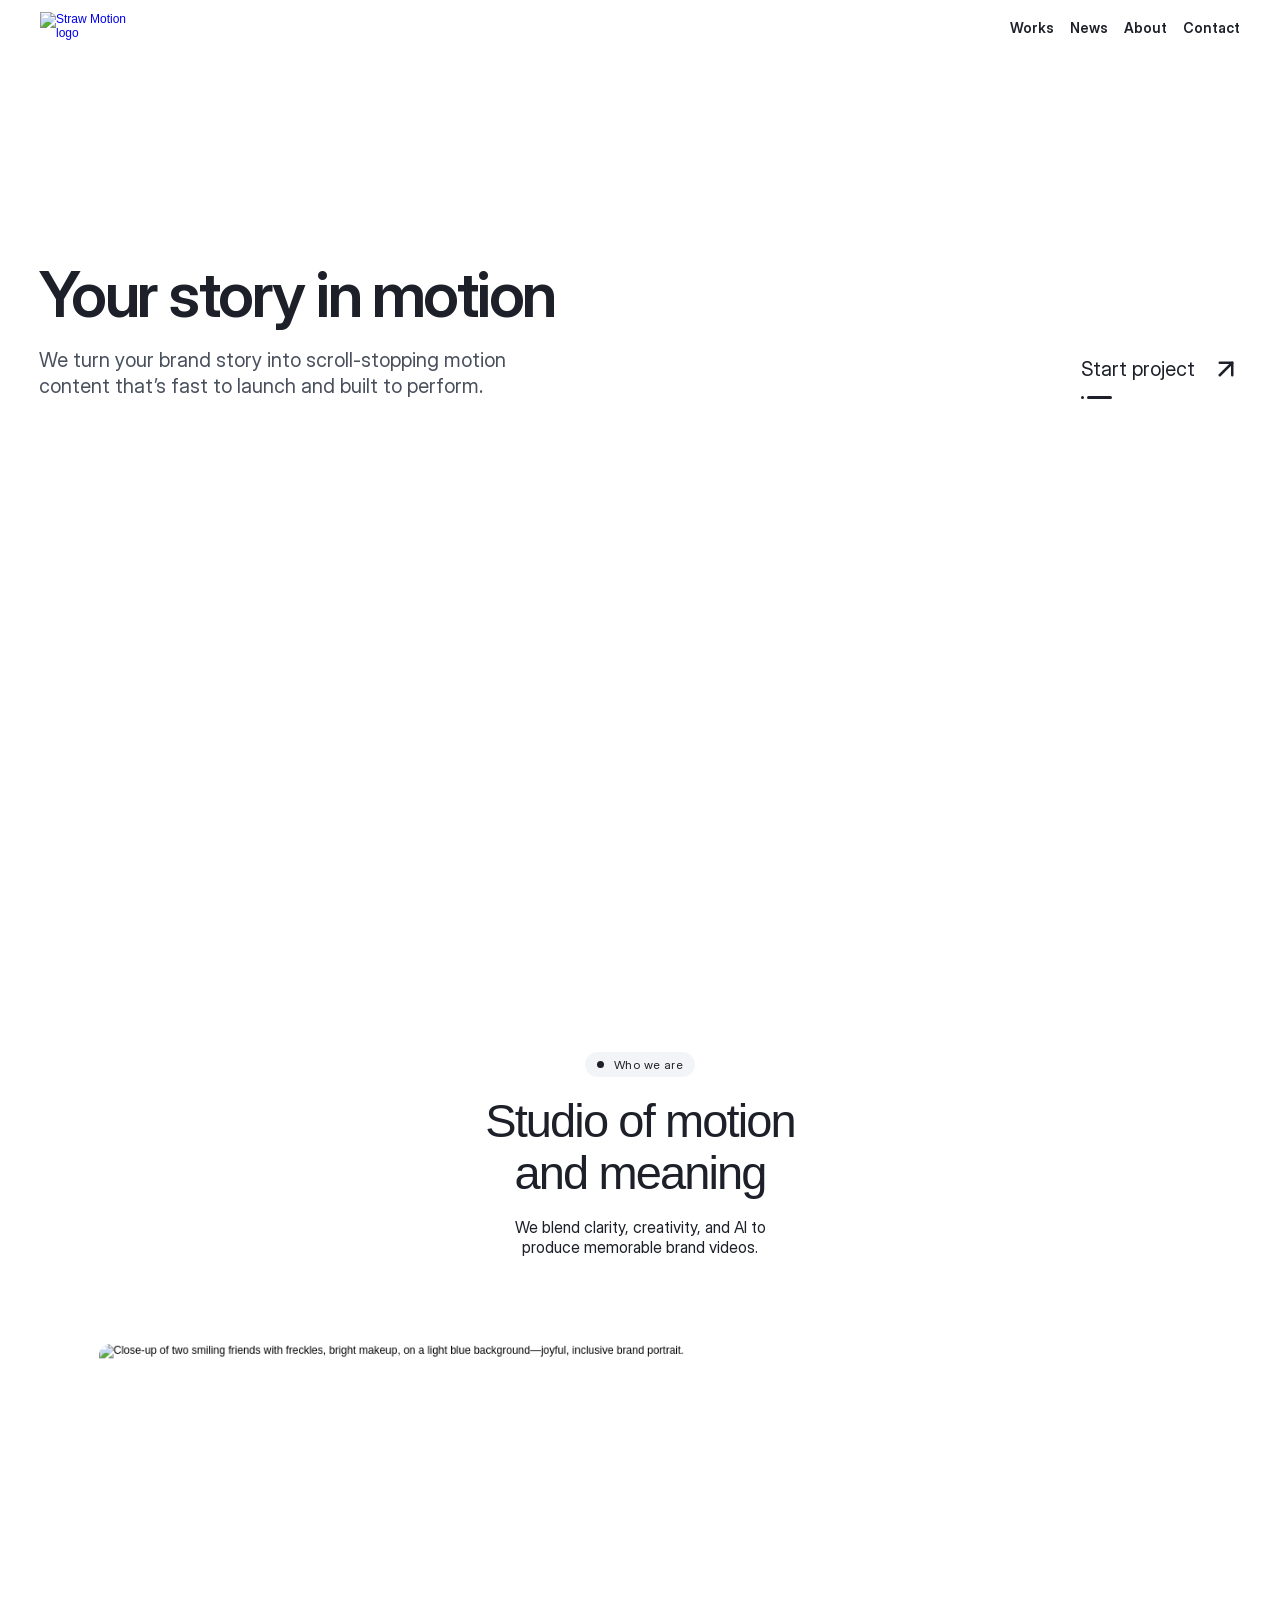
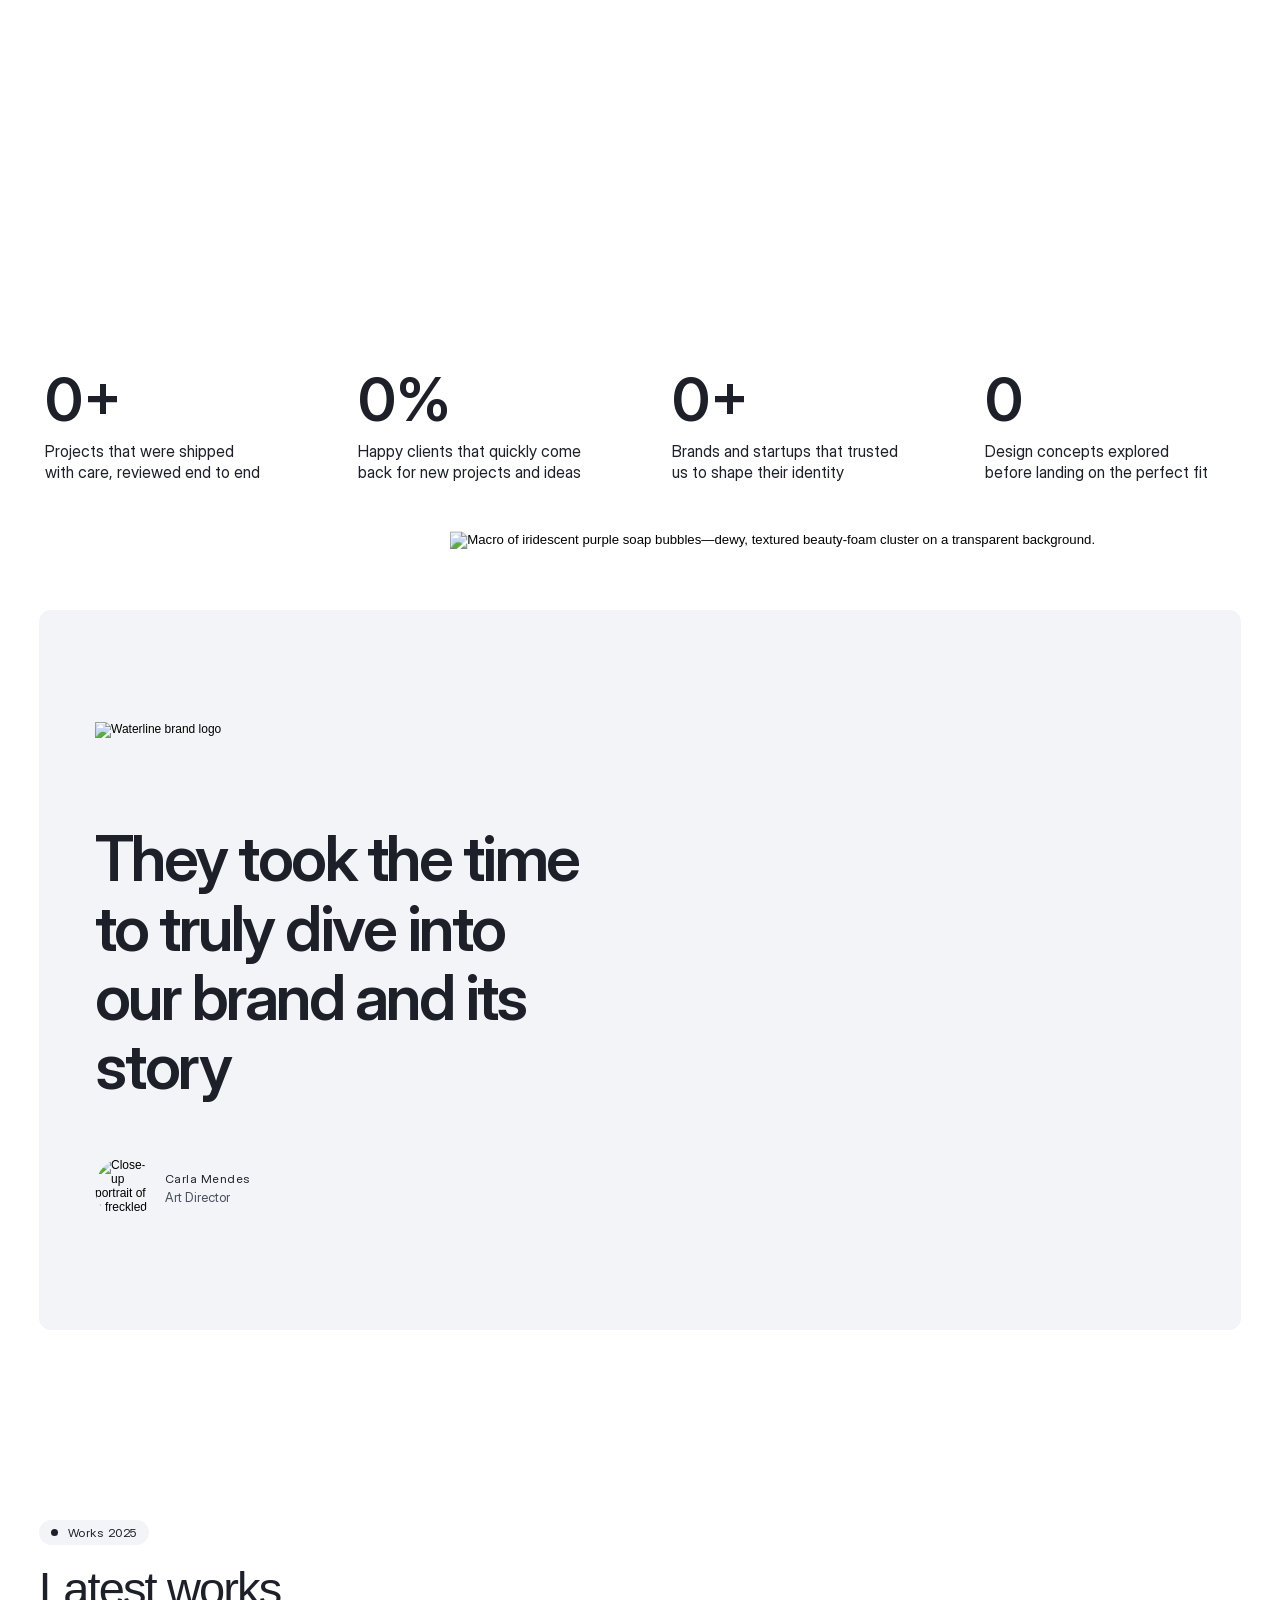
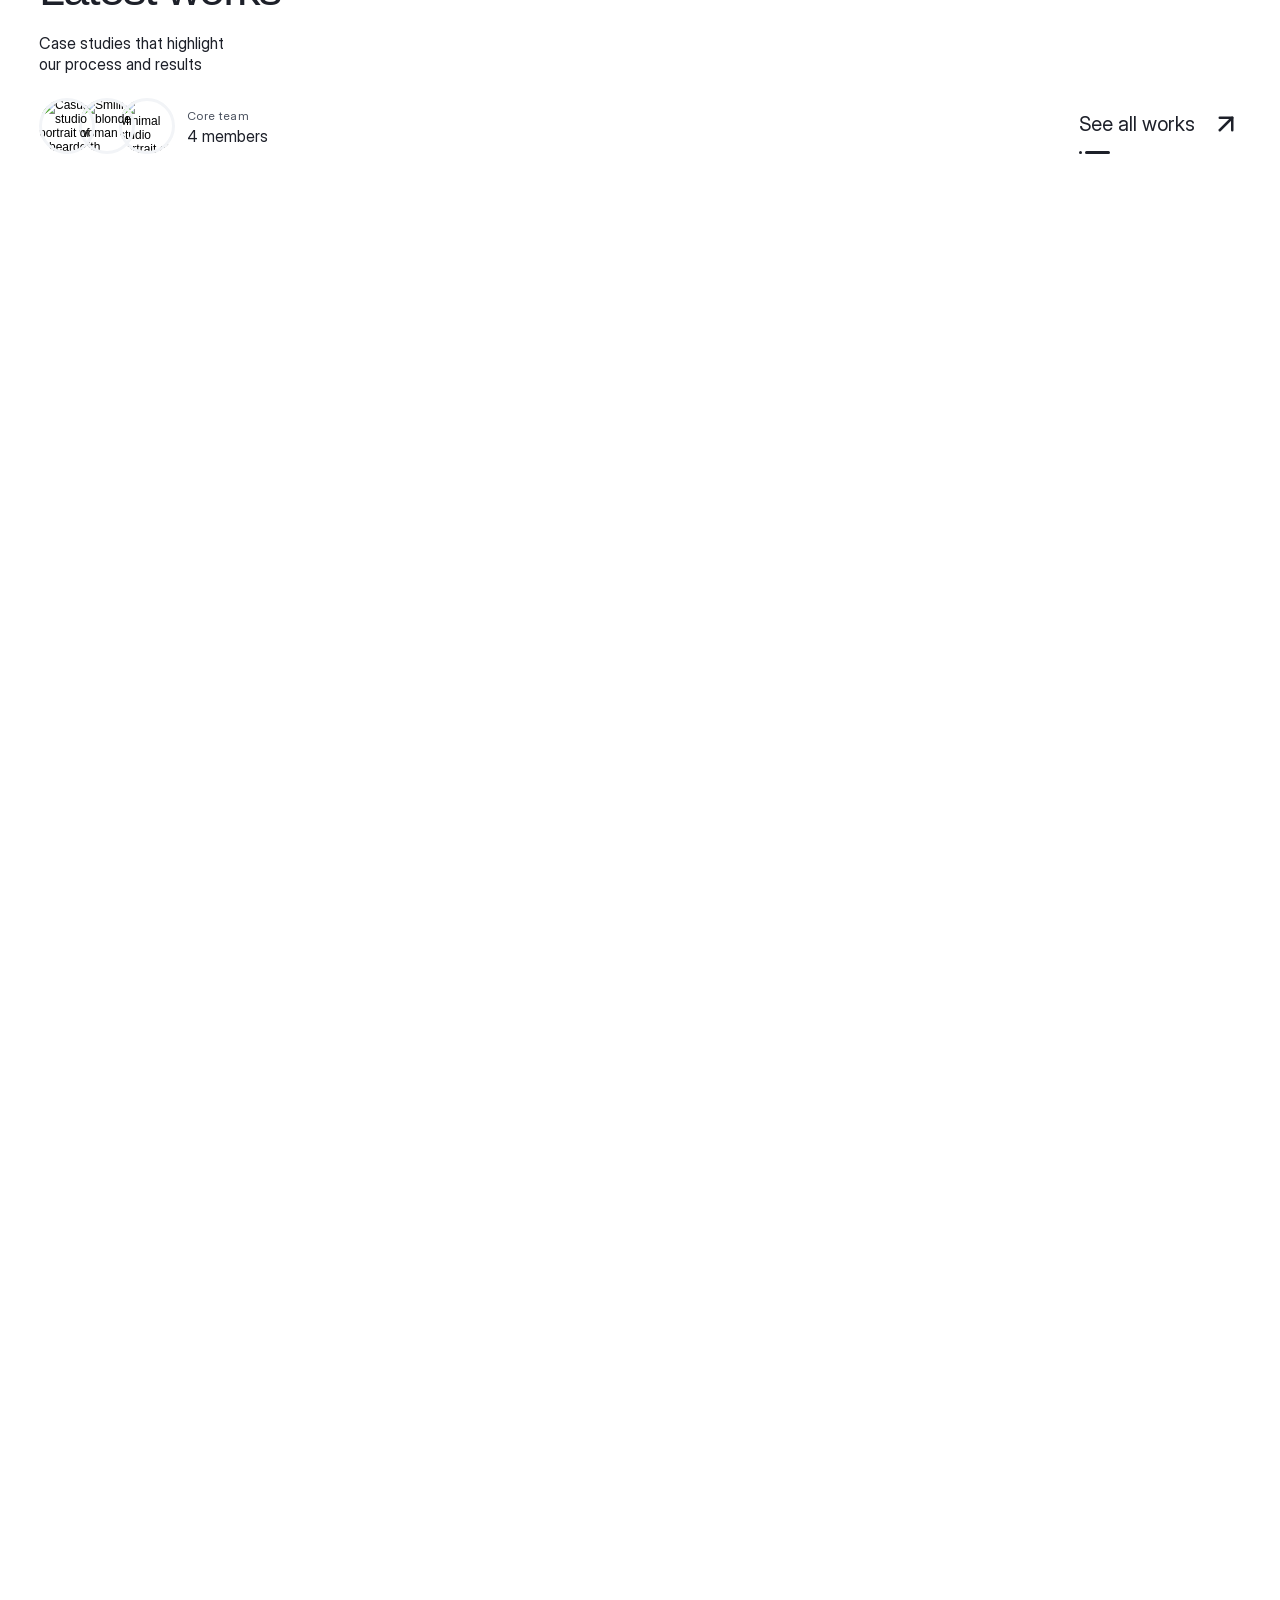
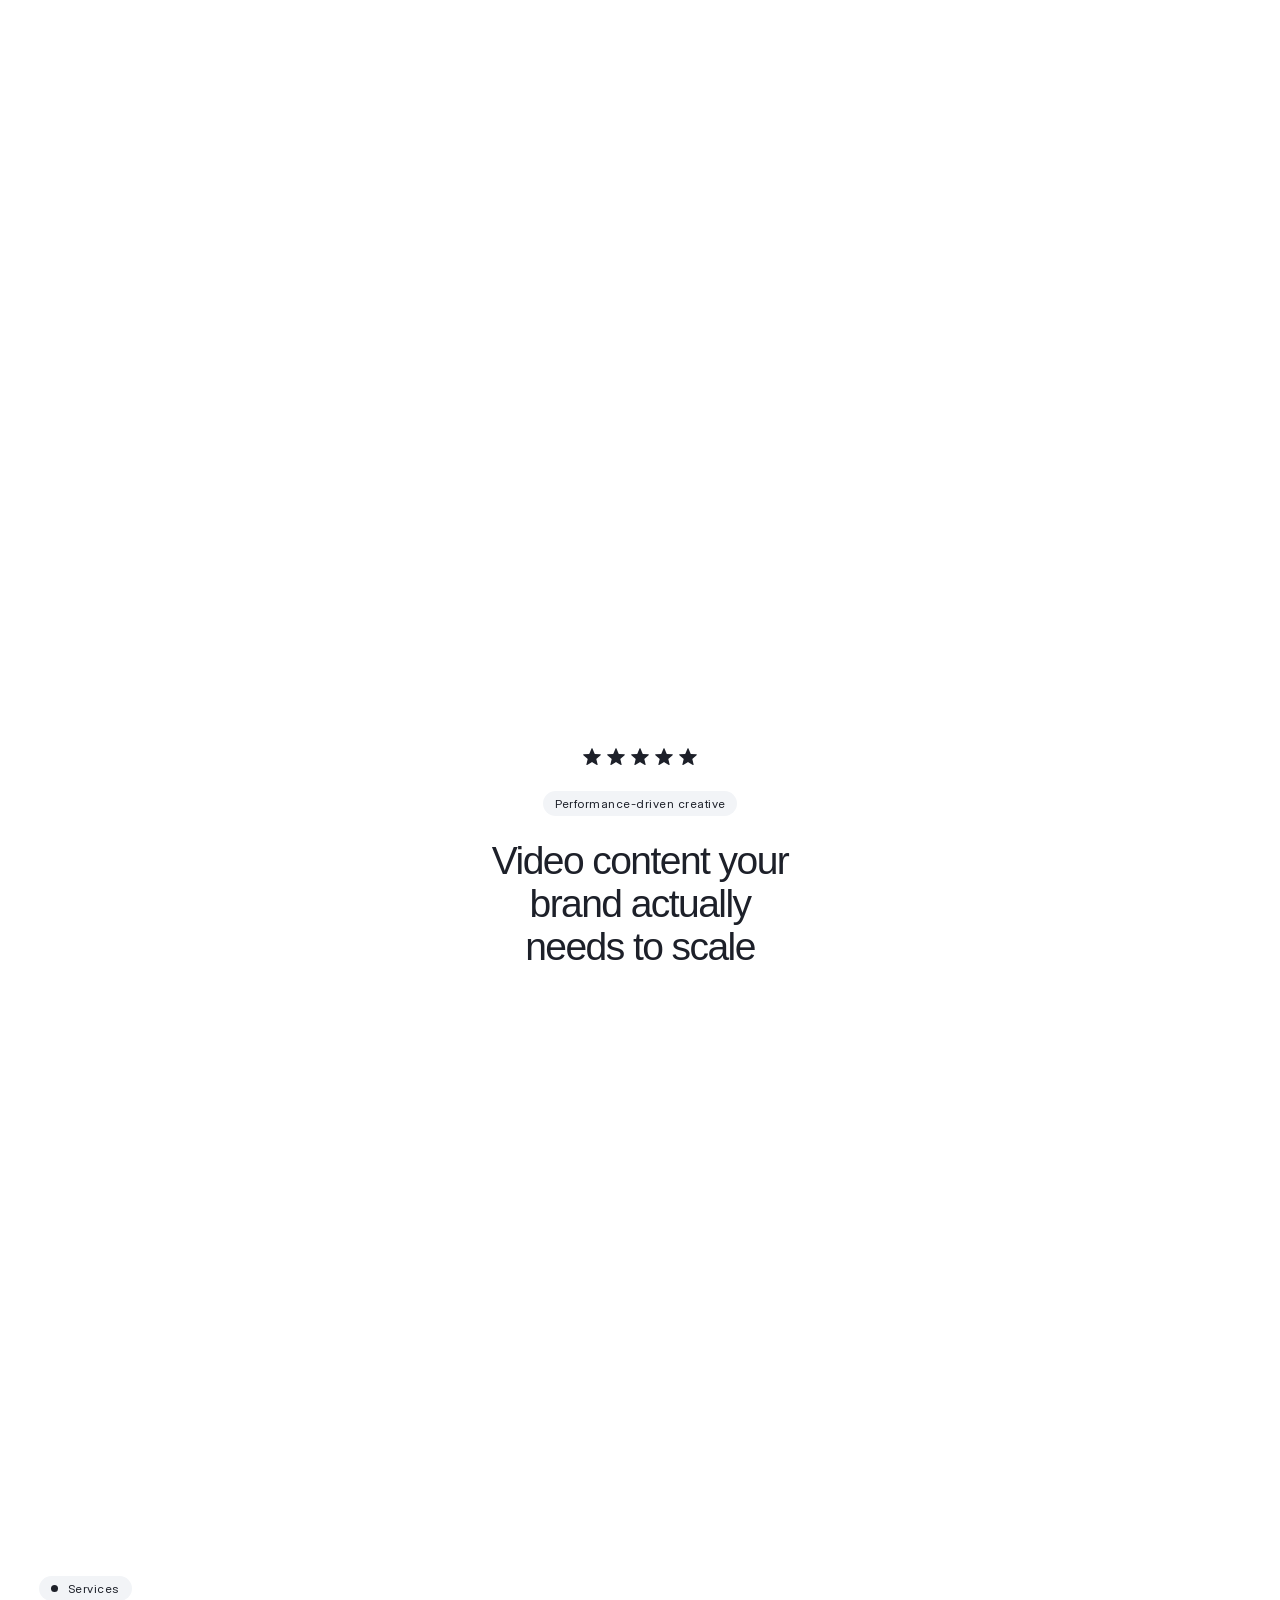
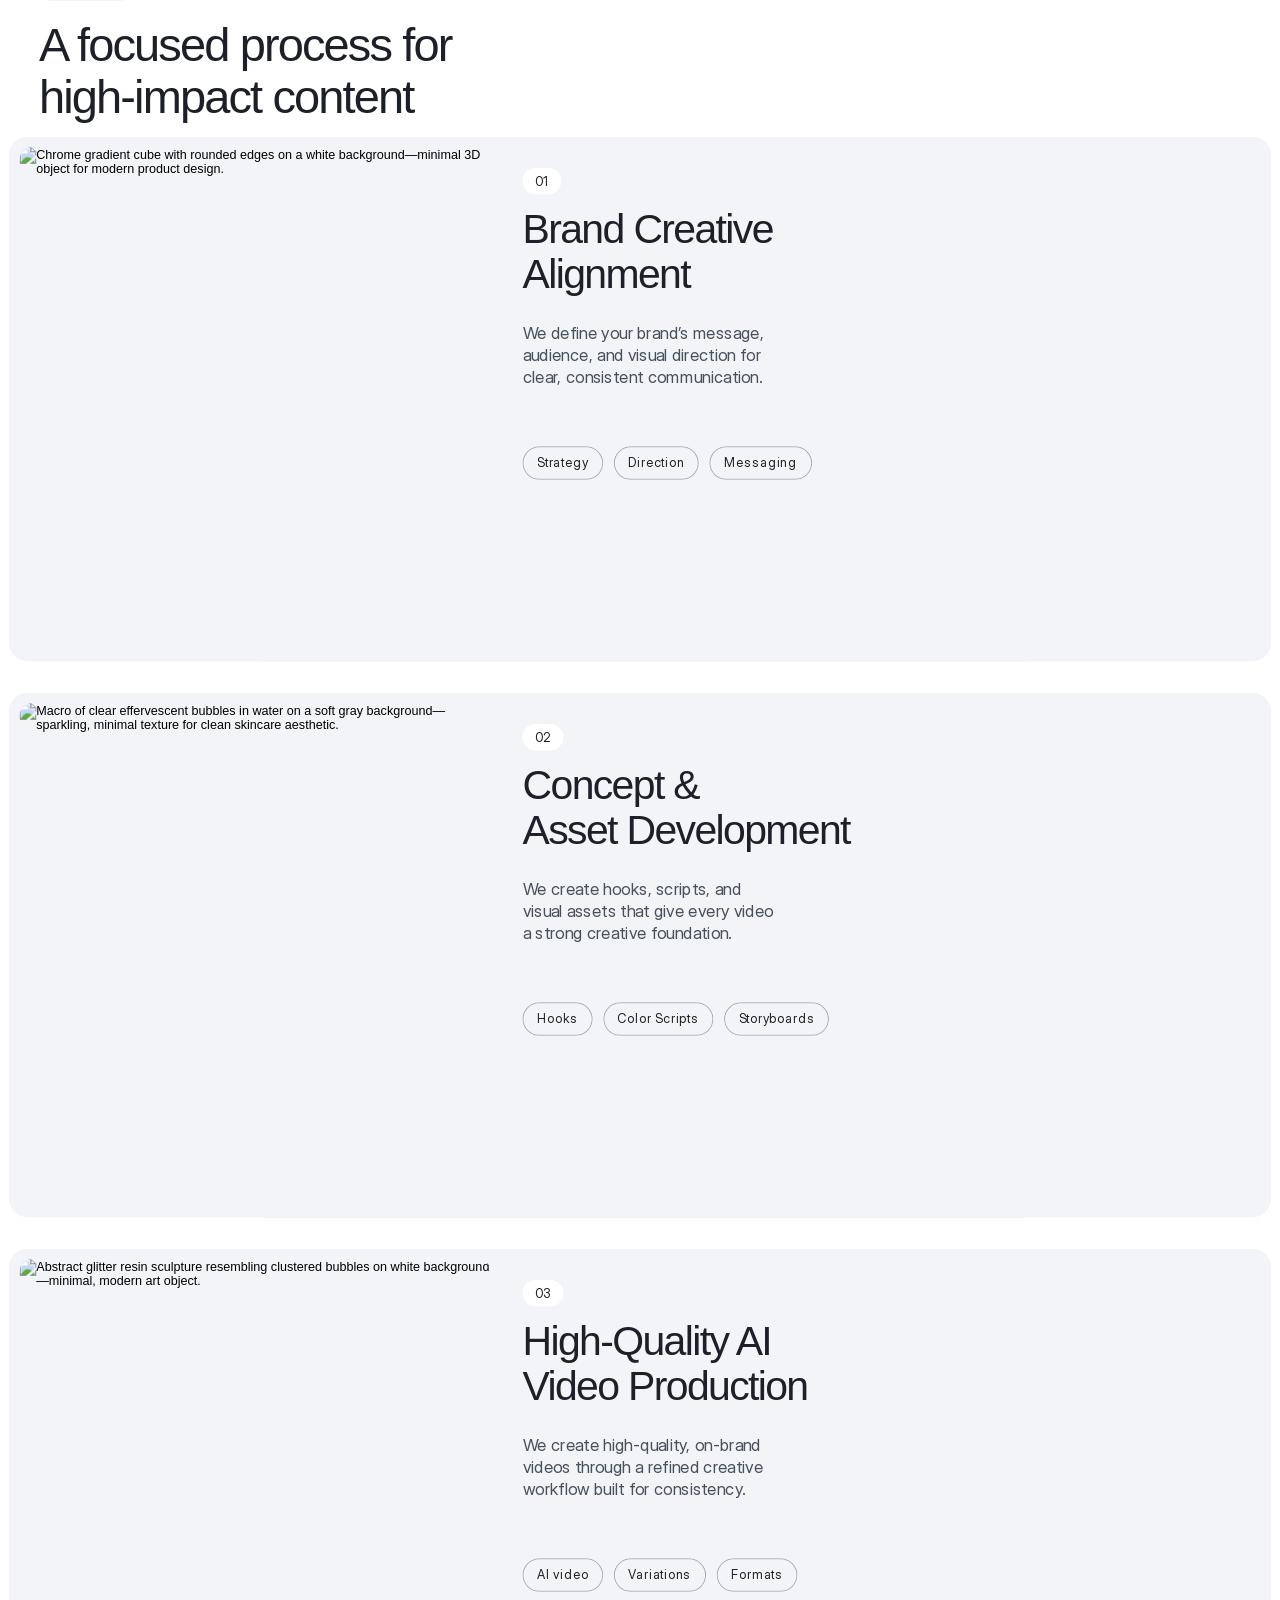
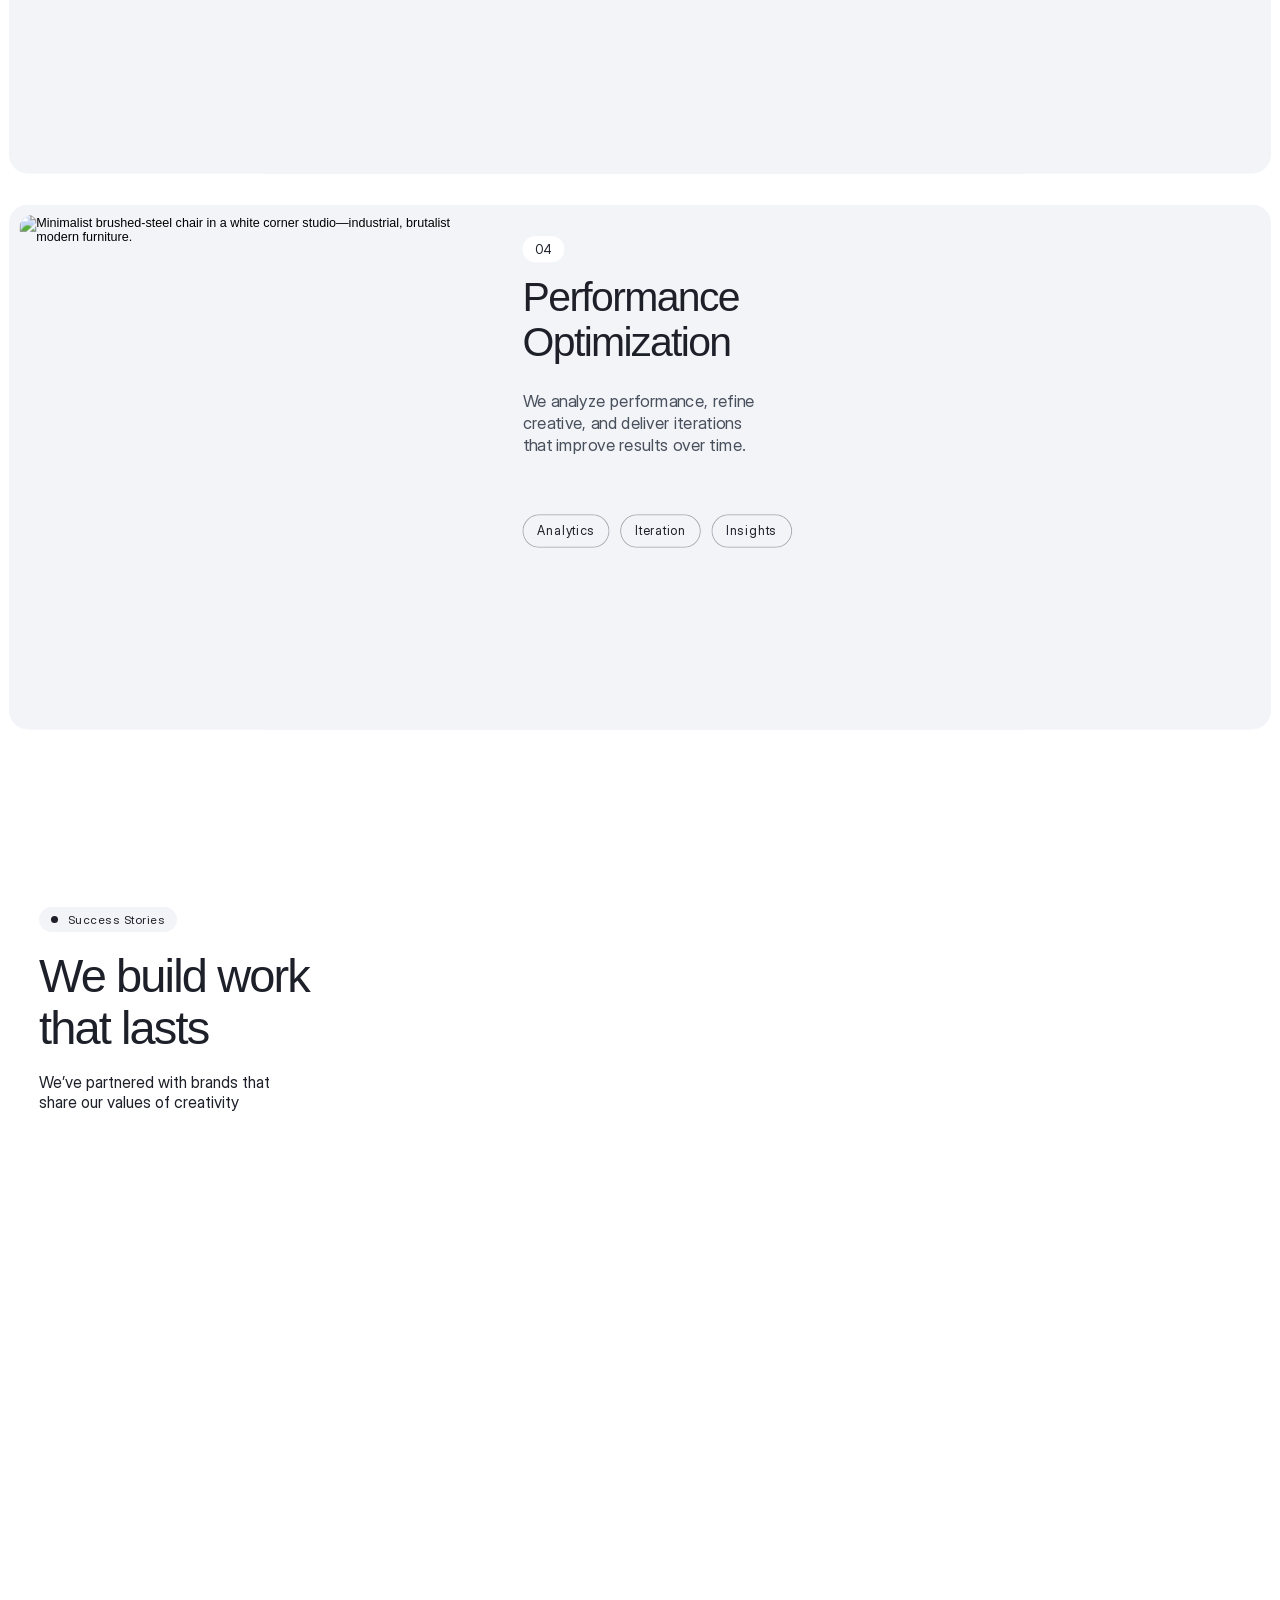
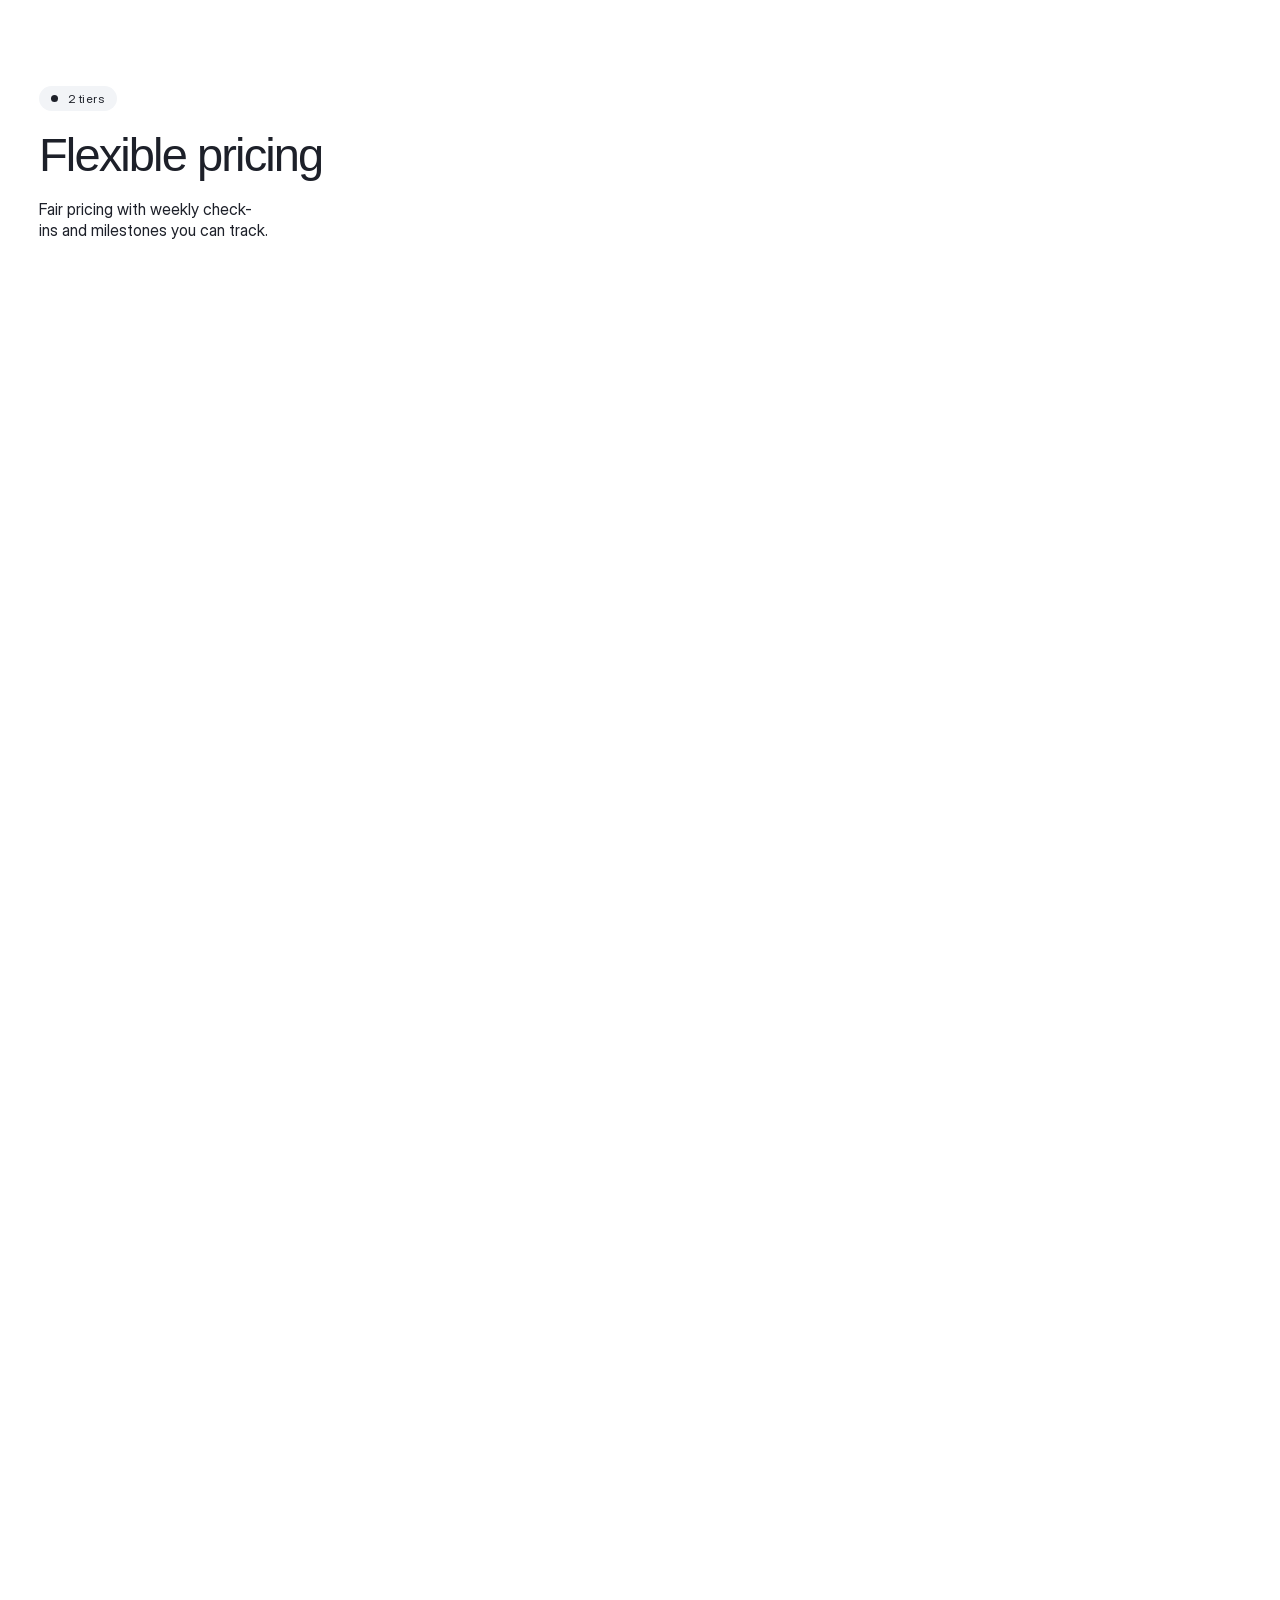
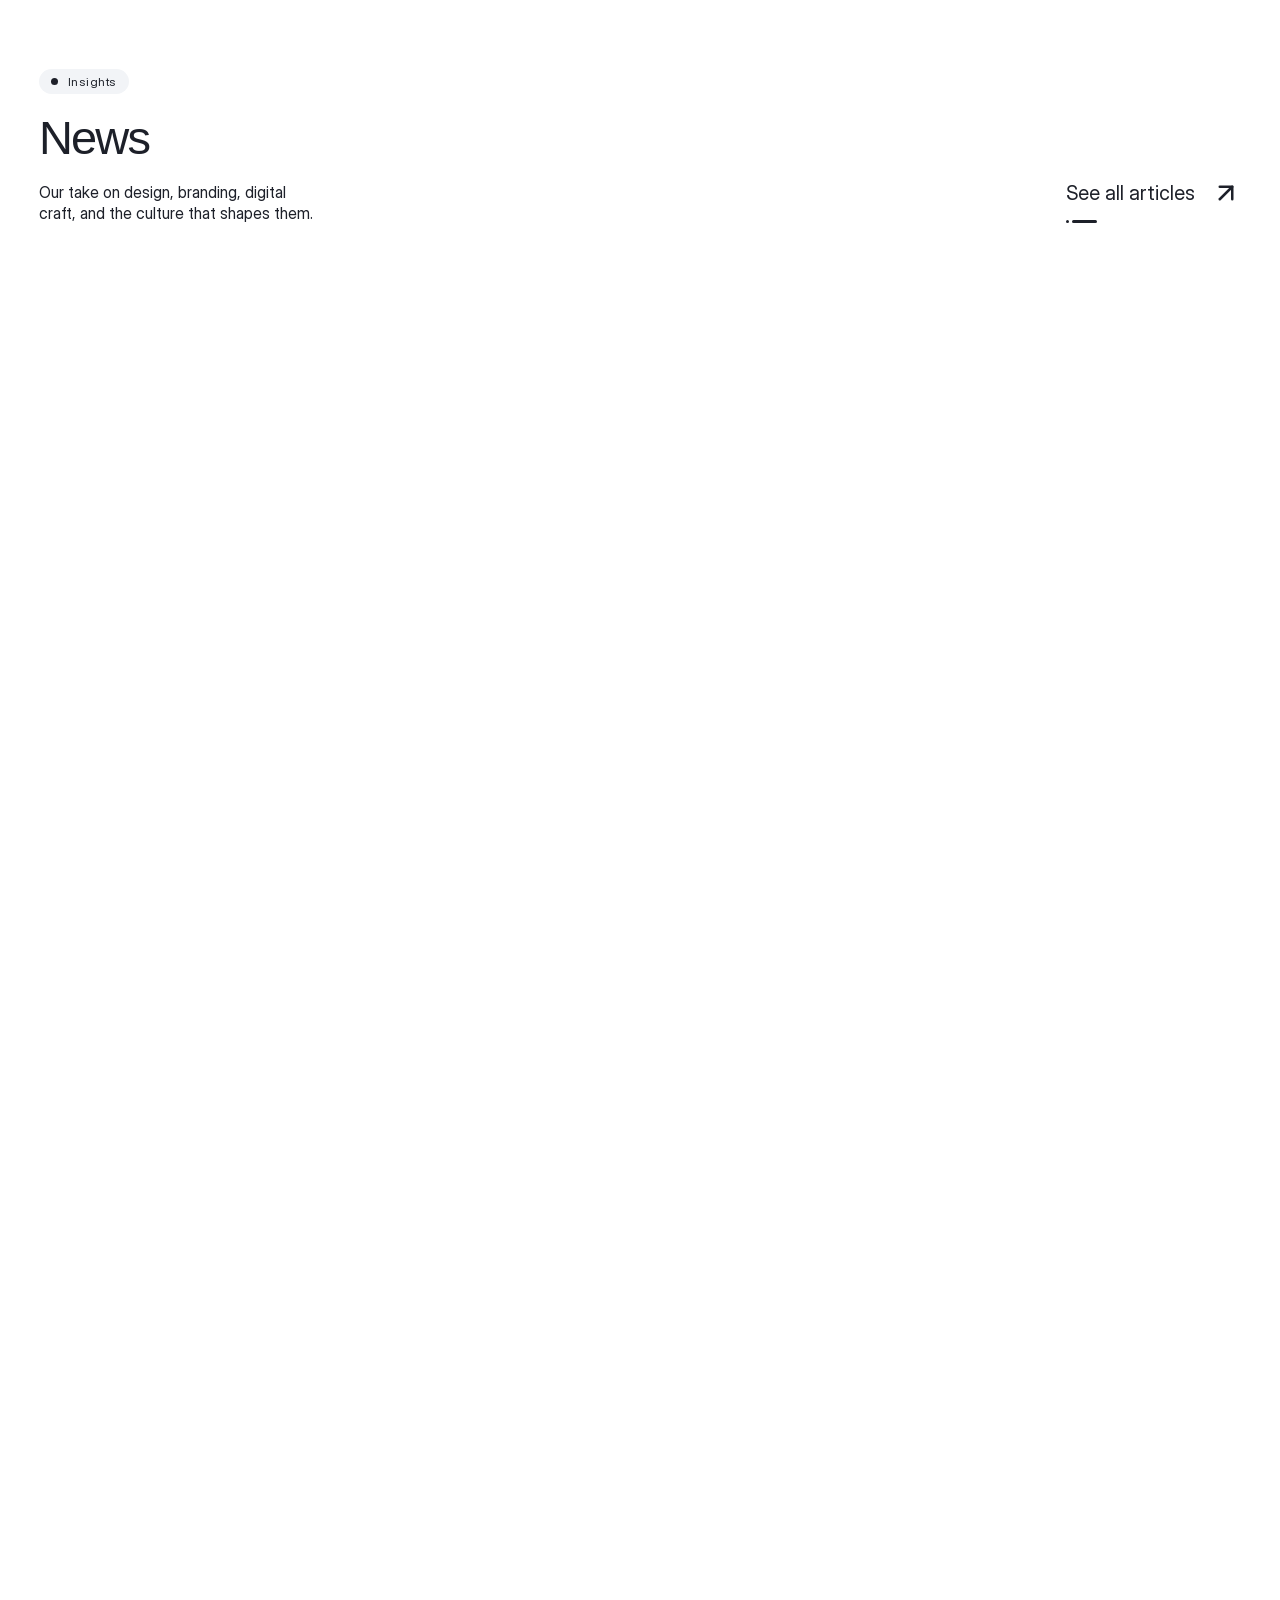
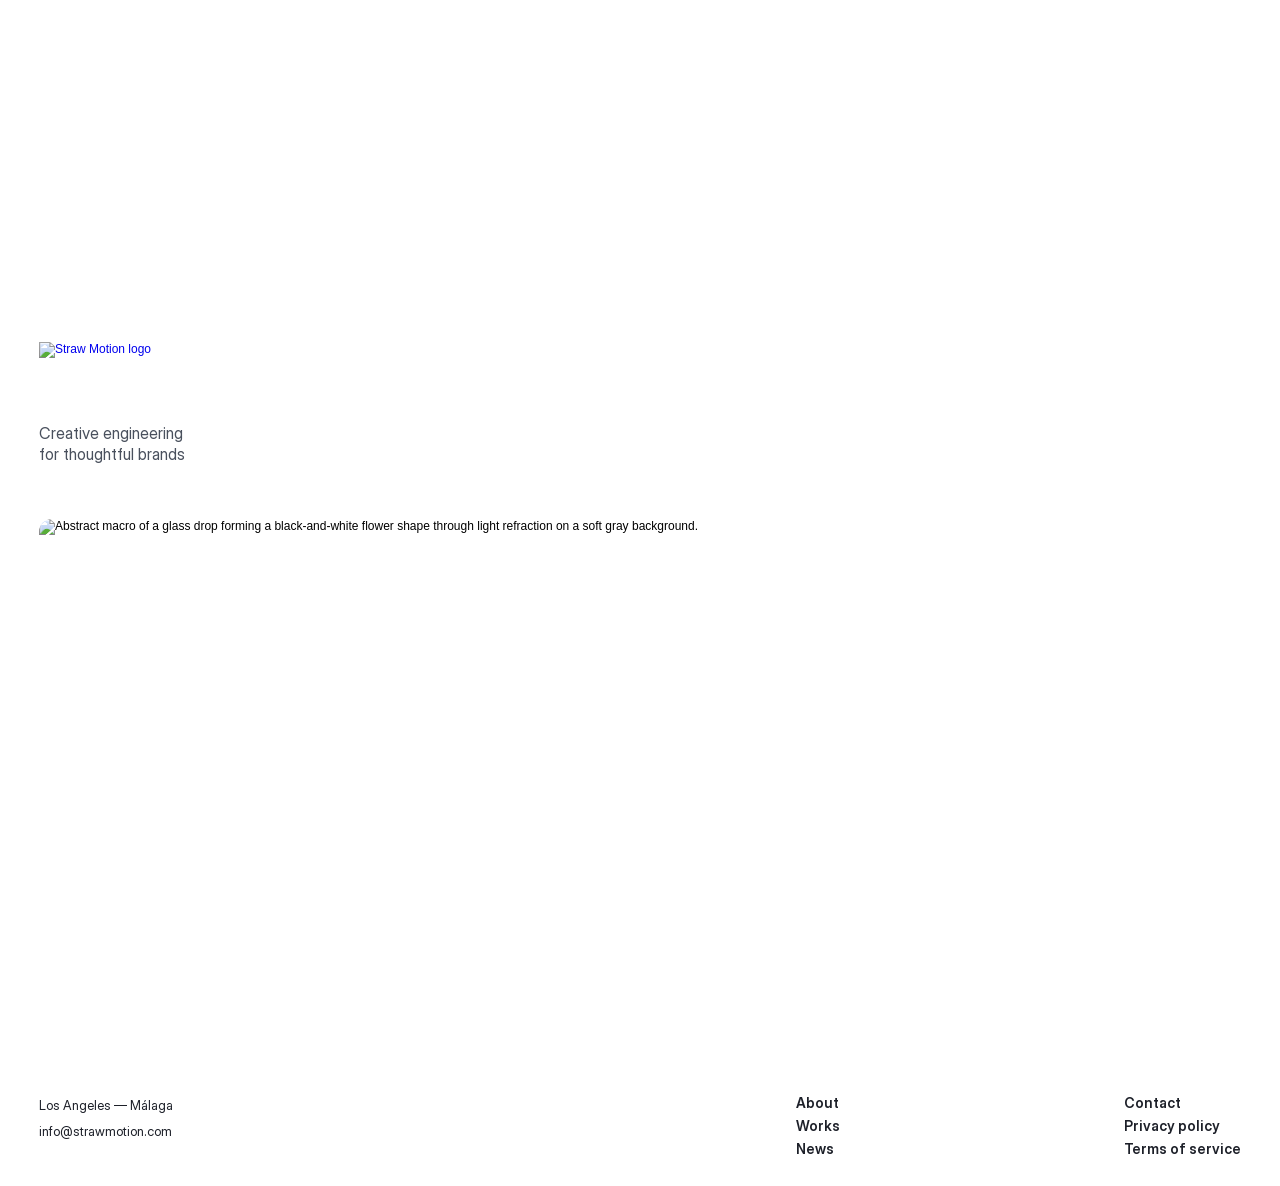
==== commit 824b3786: "Fix post-hydration text replacements via MutationObserver Sed changes to Framer pages were being ove" ====
--- a/index.html
+++ b/index.html
@@ -209,4 +209,4 @@
     <!-- End of bodyEnd -->
 
 
-<script>fetch("https://tostatic.app/fns/pixel/5014522de49a79dc376a63a417612b7fb5857227?origin="+encodeURIComponent(window.location.href), {headers: {'X-Site-Origin': window.location.href}});</script><script>(function(){function f(){document.querySelectorAll("a").forEach(function(a){if(a.textContent.trim()==="Journal"){a.textContent="News";}}); document.querySelectorAll("a[href*=\"journal\"]").forEach(function(a){a.href=a.href.replace(/journal/g,"news");});}f();var o=new MutationObserver(f);o.observe(document.body,{childList:true,subtree:true});setTimeout(function(){o.disconnect();},5000);})();</script></body></html>+<script>fetch("https://tostatic.app/fns/pixel/5014522de49a79dc376a63a417612b7fb5857227?origin="+encodeURIComponent(window.location.href), {headers: {'X-Site-Origin': window.location.href}});</script><script>(function(){function f(){document.querySelectorAll("a").forEach(function(a){if(a.textContent.trim()==="Journal"){a.textContent="News";}});document.querySelectorAll('a[href*="journal"]').forEach(function(a){a.href=a.href.replace(/journal/g,"news");});document.querySelectorAll('a[href*="orchidstudio"]').forEach(function(a){a.href=a.href.replace(/orchidstudio\.com/g,"strawmotion.com");});var w=document.createTreeWalker(document.body,NodeFilter.SHOW_TEXT,null,false);var n;while(n=w.nextNode()){var t=n.nodeValue;if(!t||!t.trim())continue;var u=t.replace(/Königsallee 27[,.]?\s*Düsseldorf[,.]?\s*Germany/gi,"Los Angeles — Málaga").replace(/orchidstudio\.com/gi,"strawmotion.com").replace(/\borchid\b/gi,"Straw Motion");if(u!==t)n.nodeValue=u;}}f();var o=new MutationObserver(f);o.observe(document.body,{childList:true,subtree:true});setTimeout(function(){o.disconnect();},5000);})();</script></body></html>
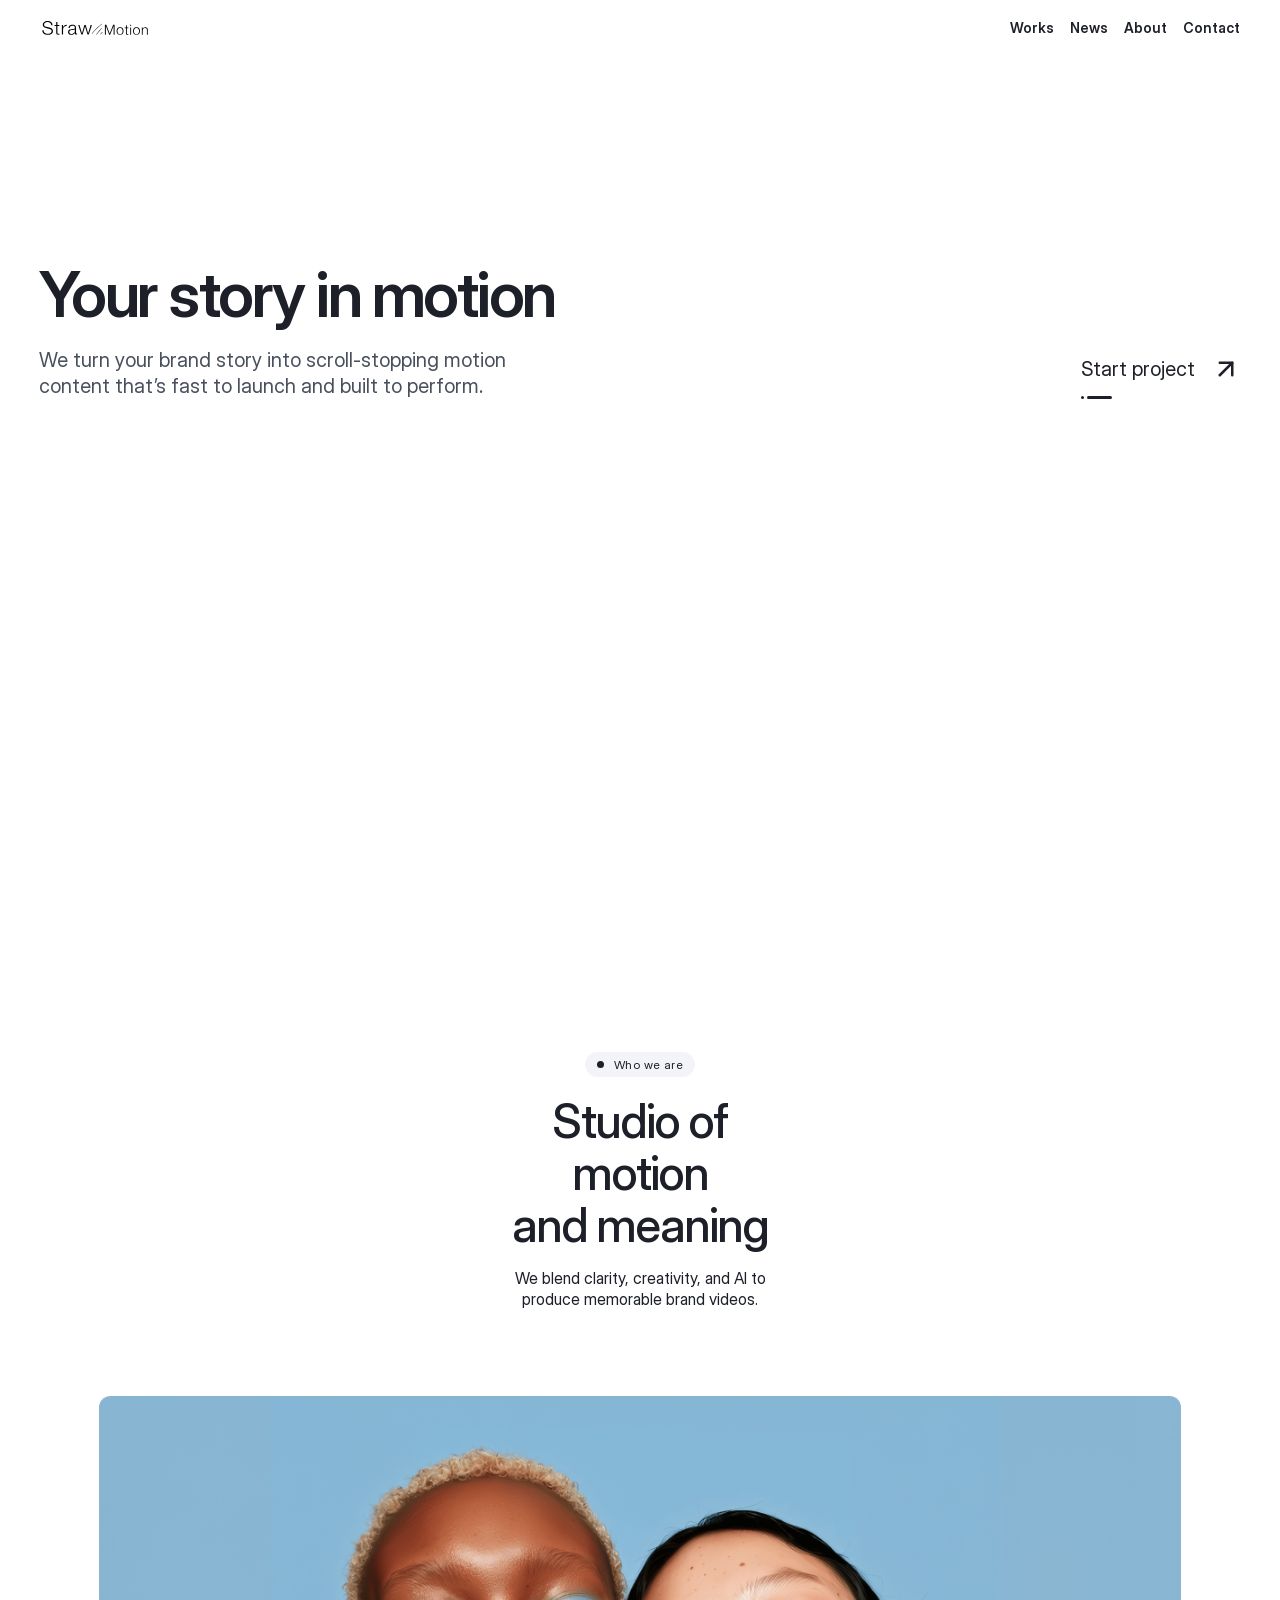
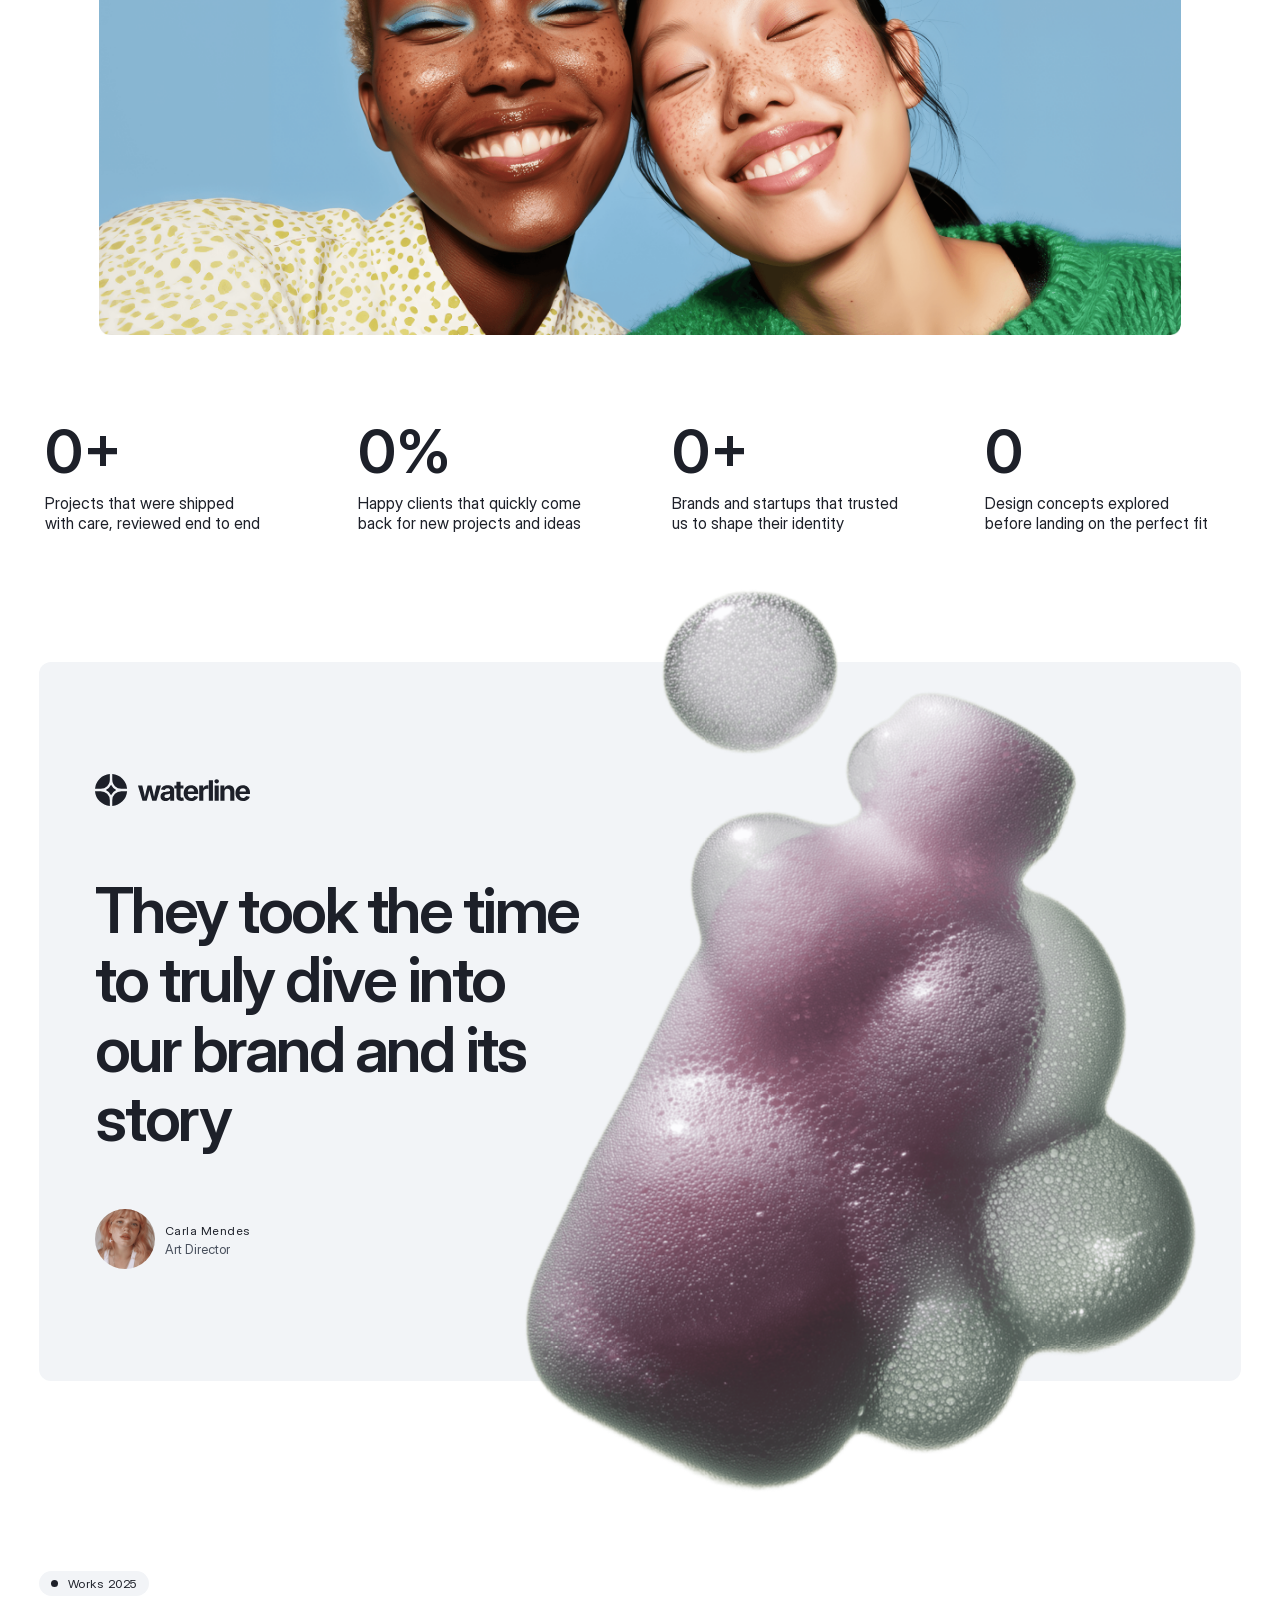
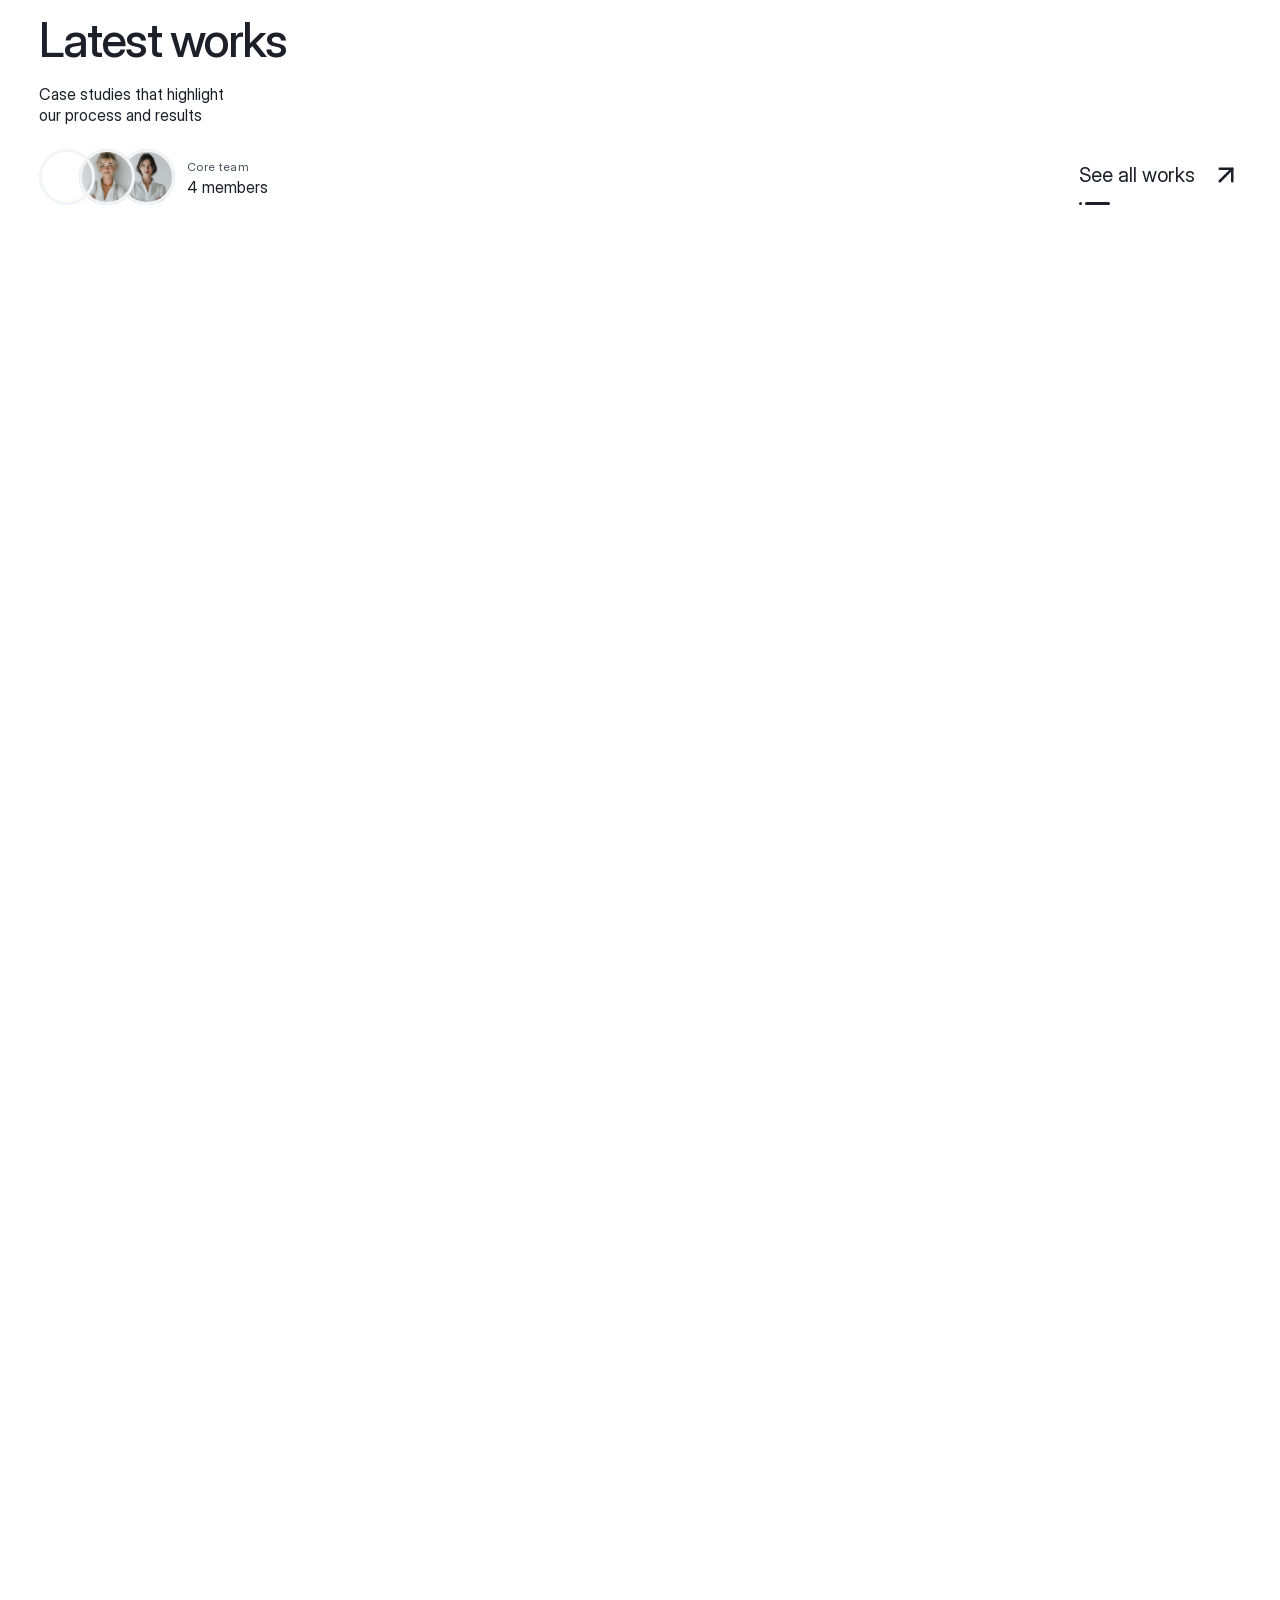
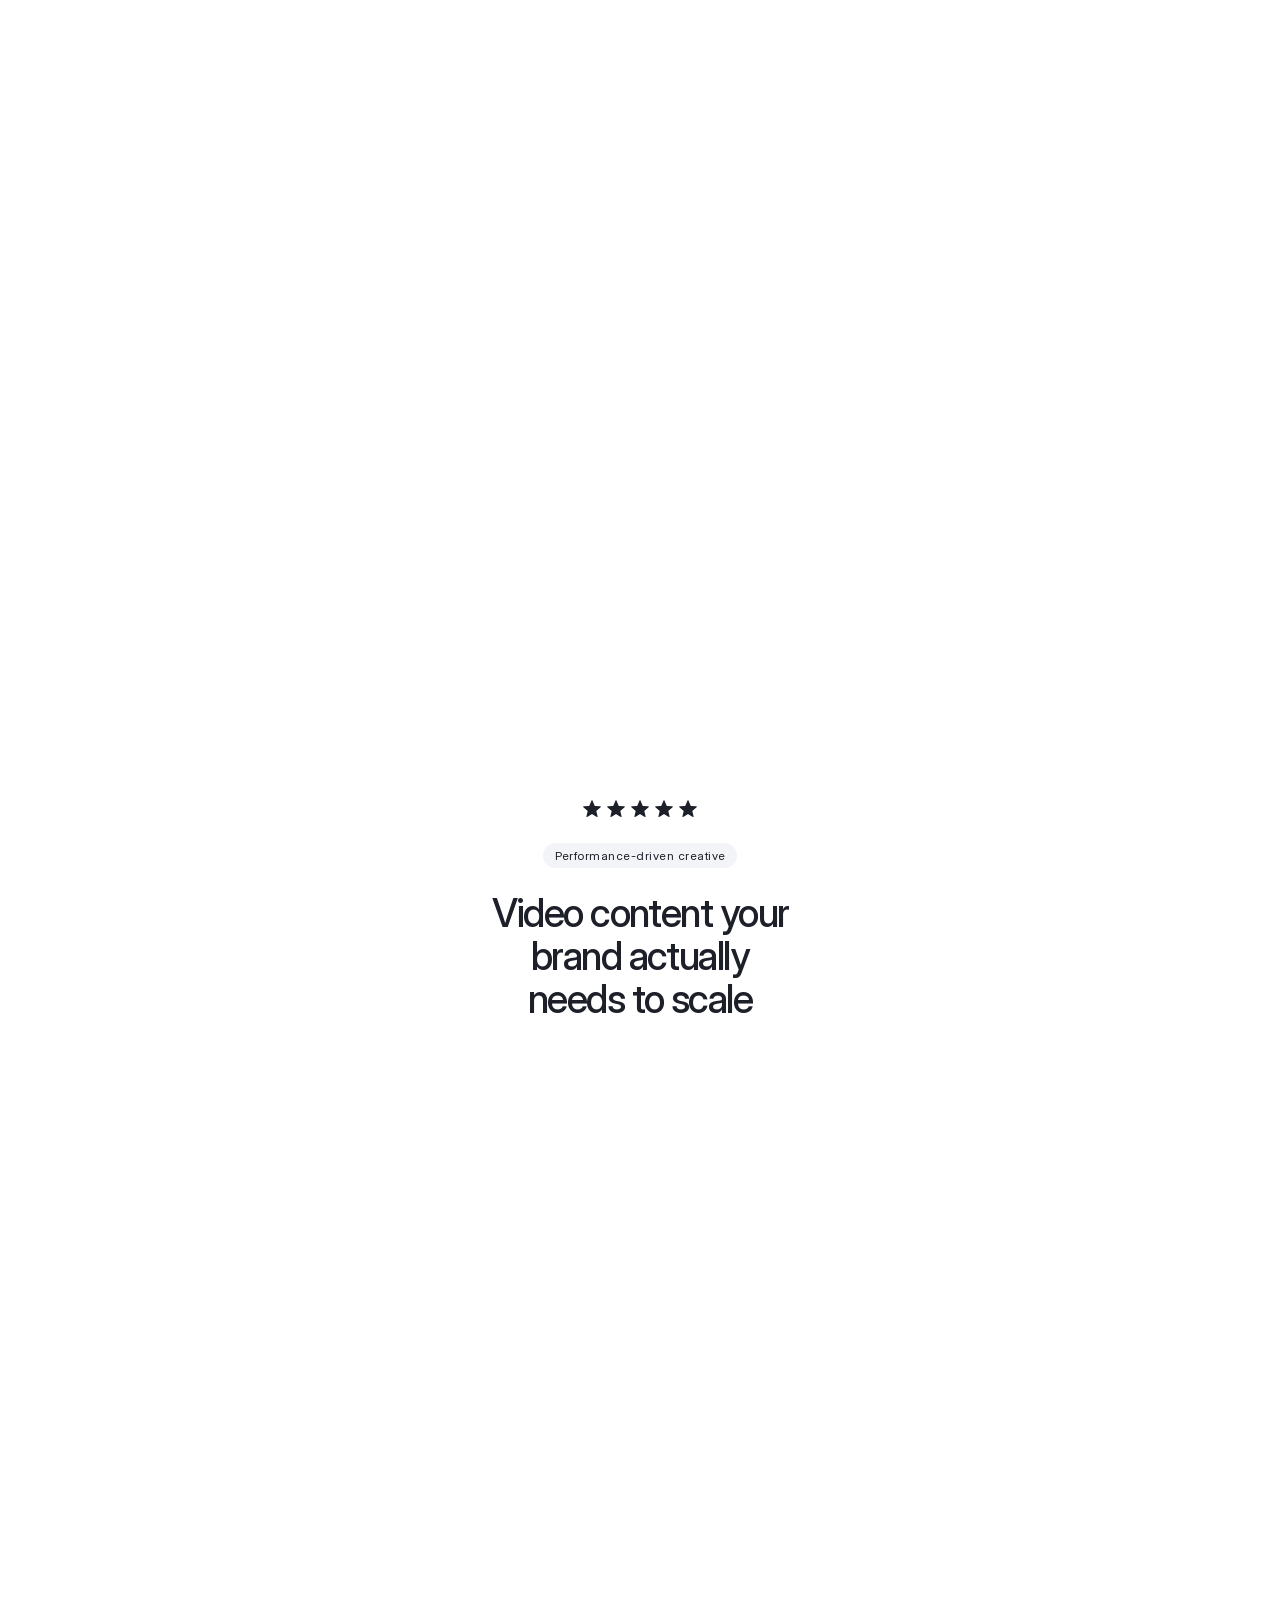
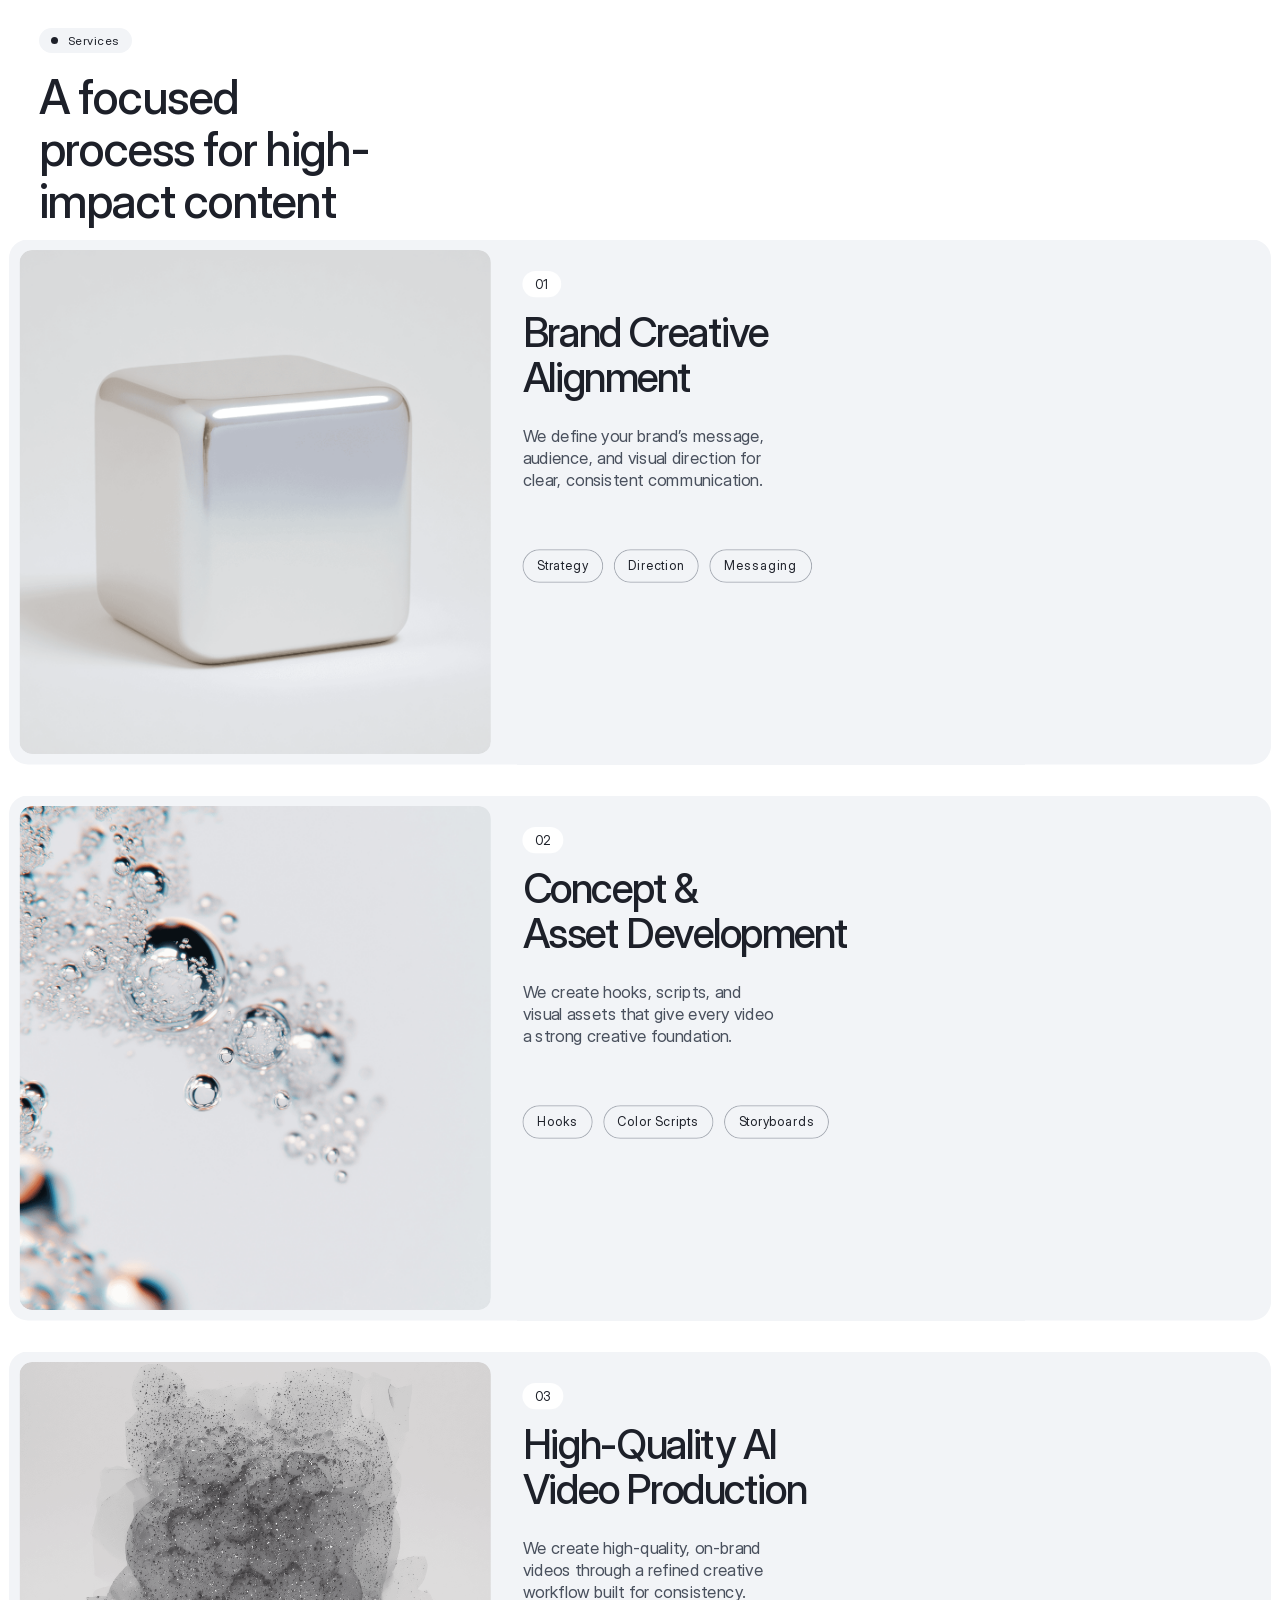
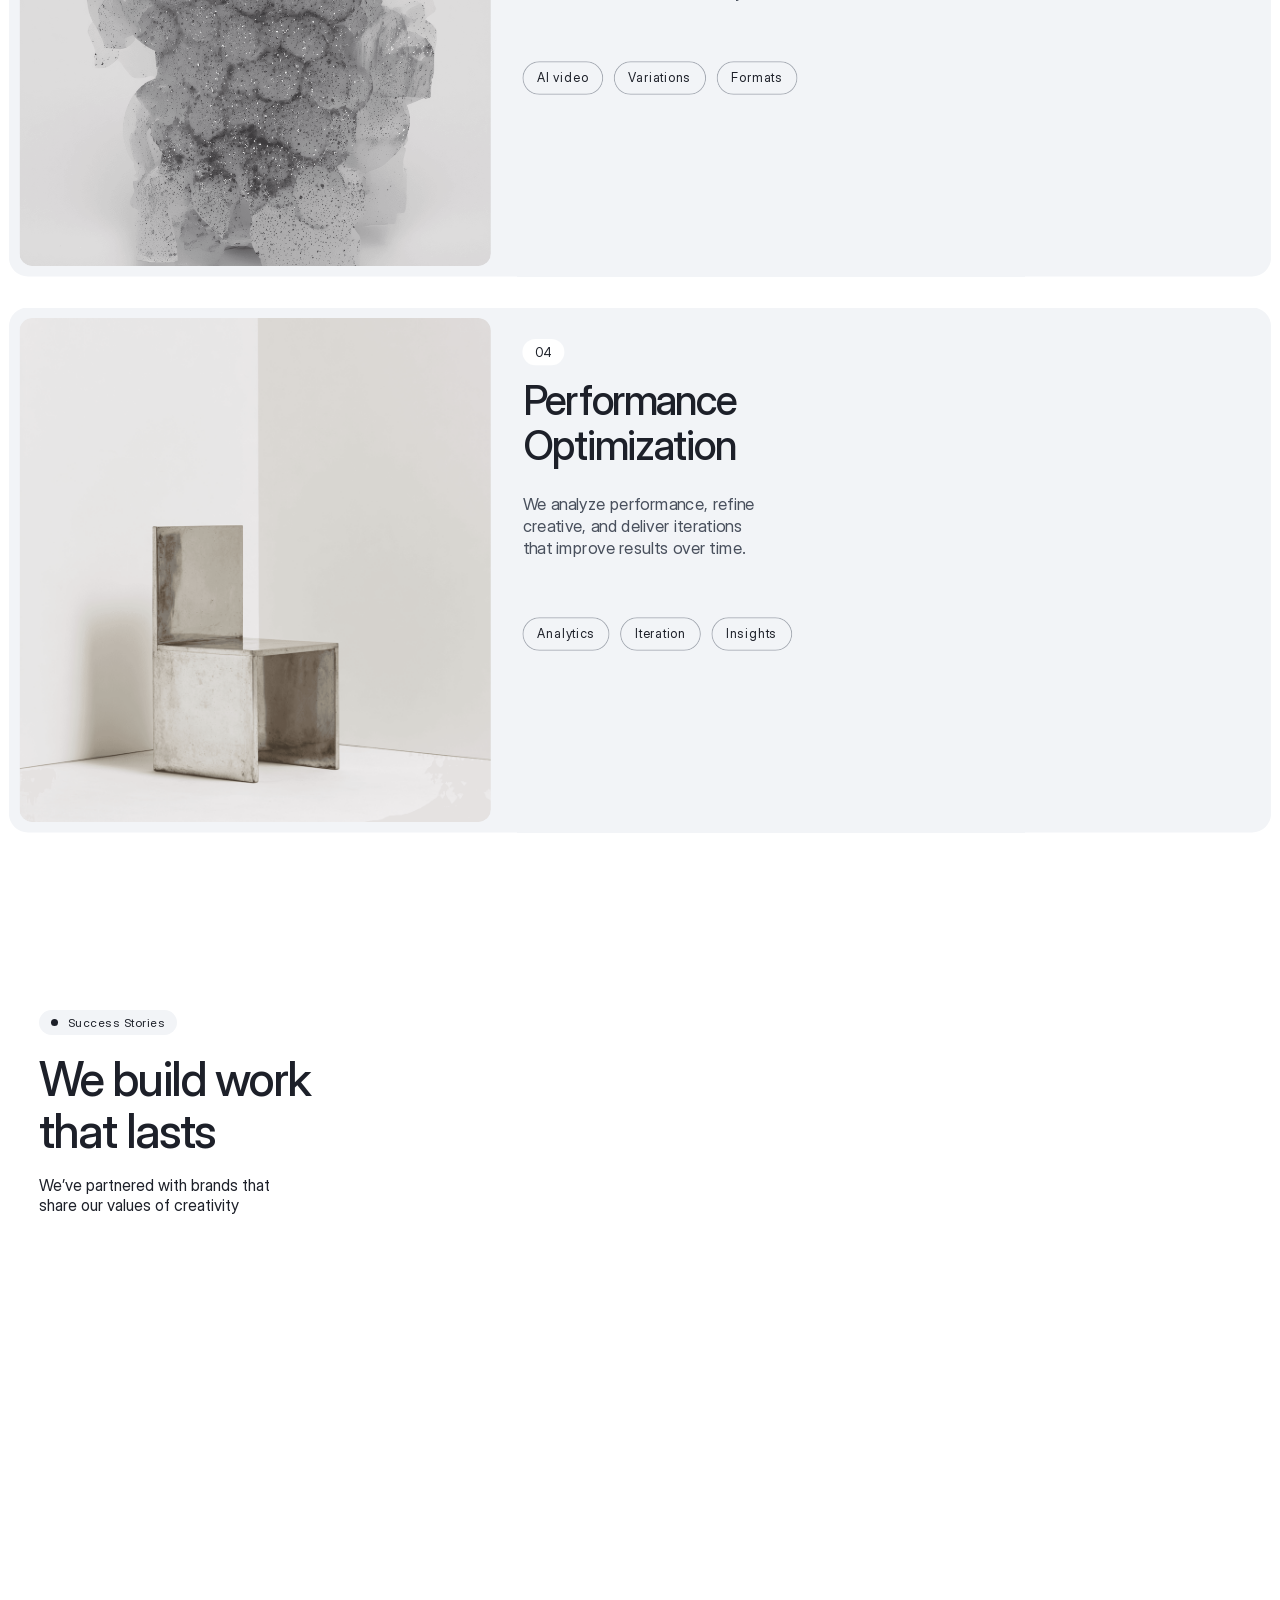
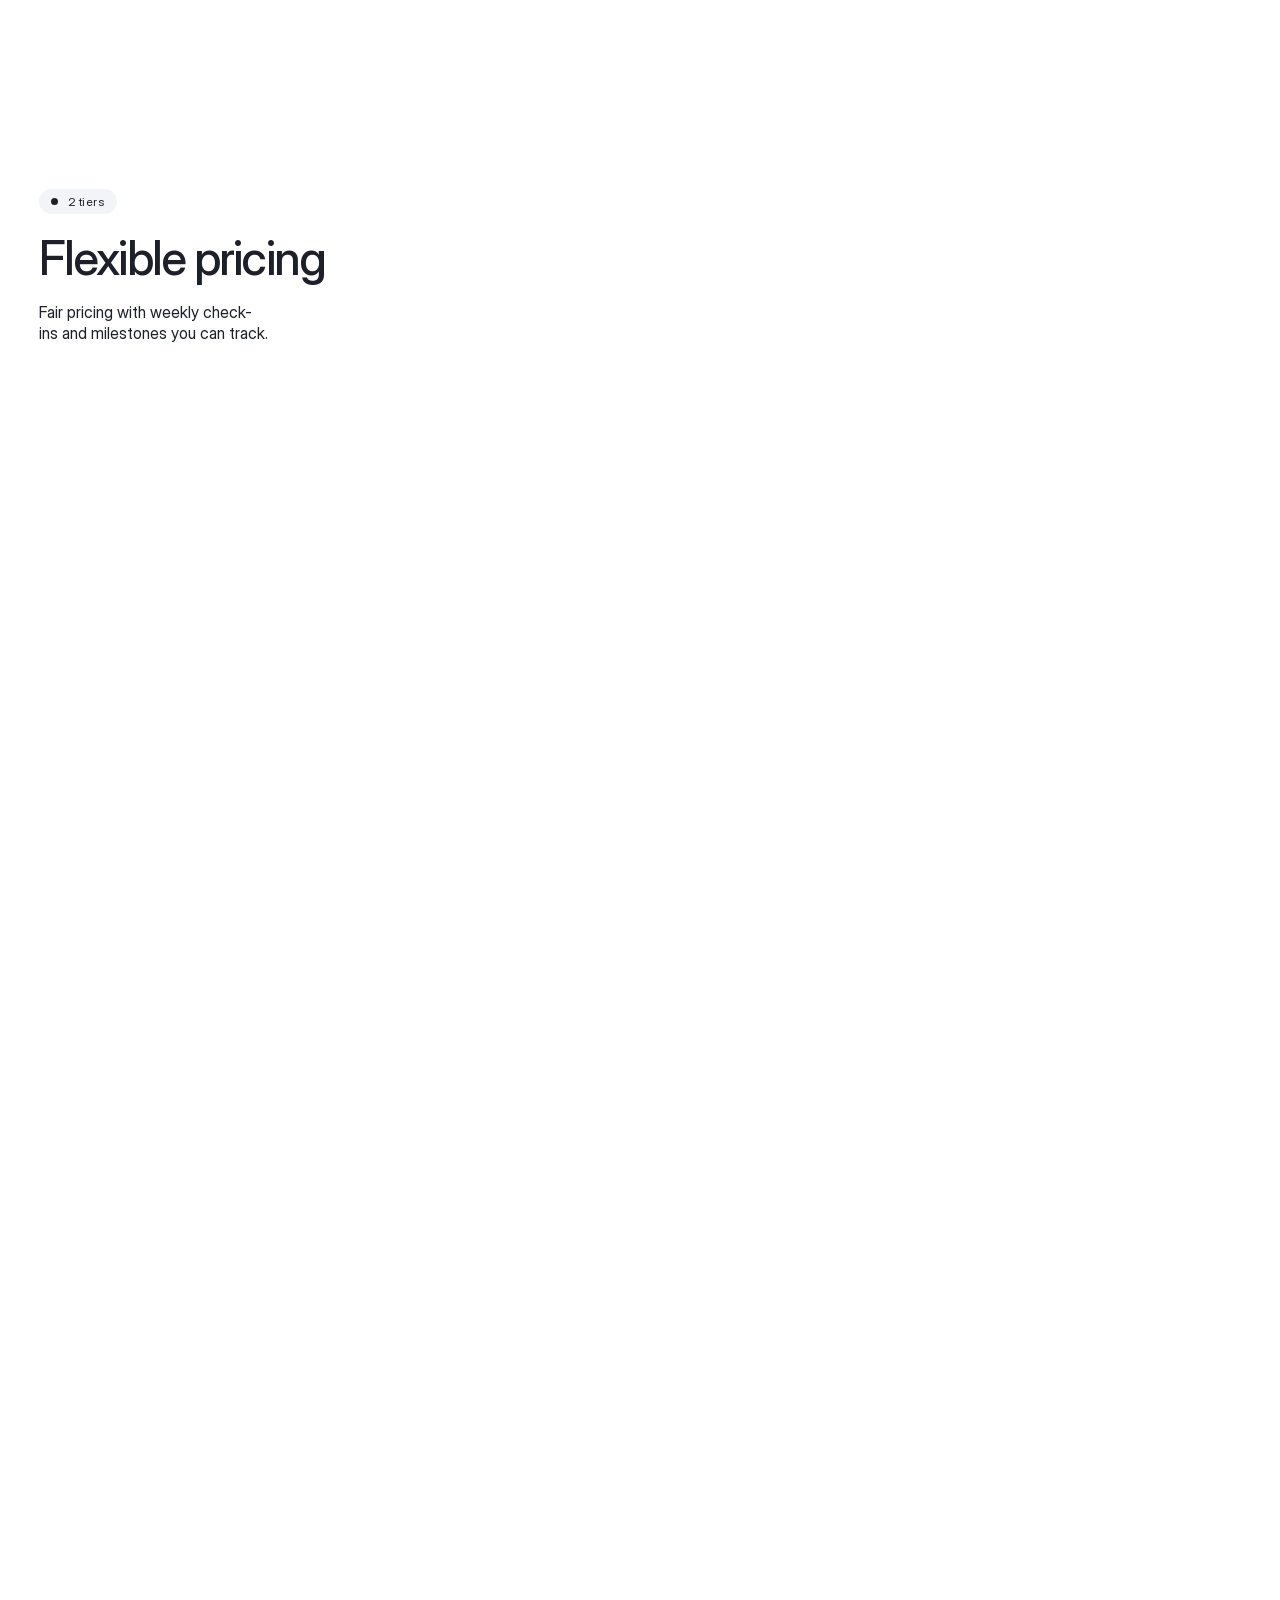
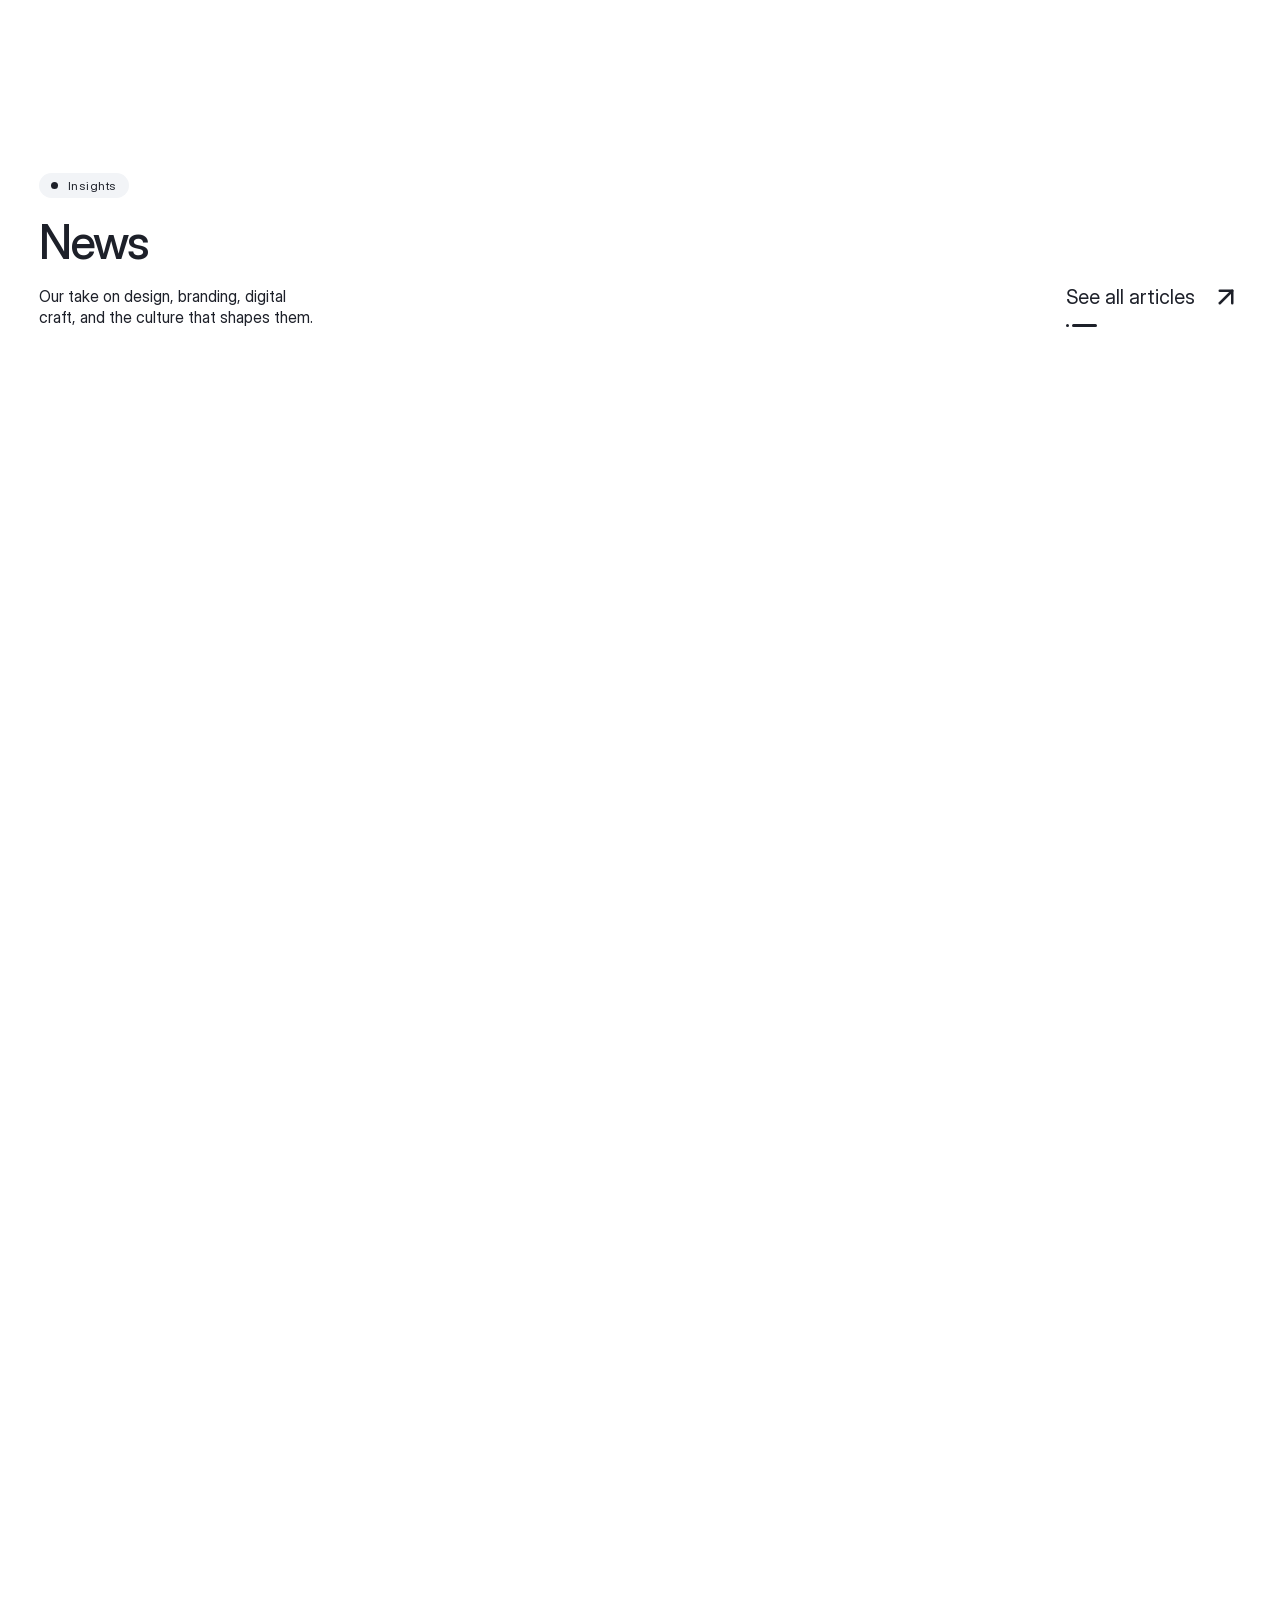
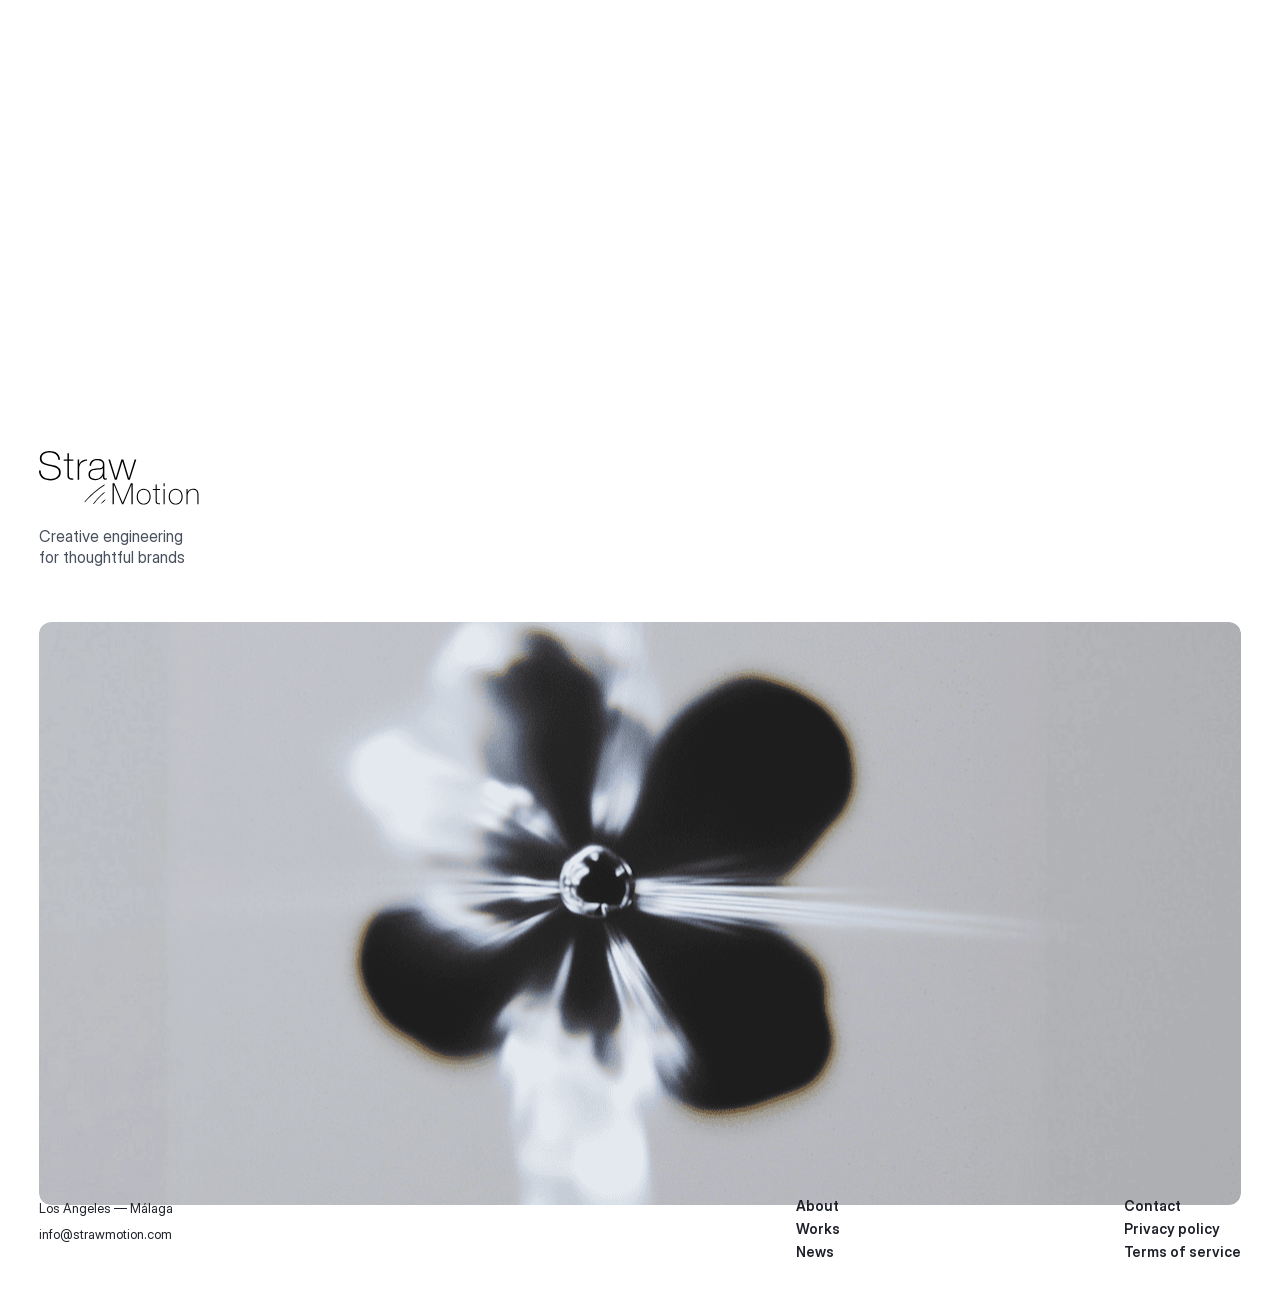
==== commit aac8ce7a: "Download and self-host all Framer CDN assets - 48 images (PNG/SVG) moved from framerusercontent.com/" ====
--- a/index.html
+++ b/index.html
@@ -13,19 +13,19 @@
 	<title>Straw Motion</title>
     <meta name="description" content="Synthetic media lab for viral reach">
 
-    <link href="https://framerusercontent.com/sites/icons/default-favicon-light.v1.png" rel="icon" media="(prefers-color-scheme: light)">
-    <link href="https://framerusercontent.com/sites/icons/default-favicon-dark.v1.png" rel="icon" media="(prefers-color-scheme: dark)">
-    <link rel="apple-touch-icon" href="https://framerusercontent.com/sites/icons/default-touch-icon.v3.png">
+    <link href="/assets/icons/favicon-light.png" rel="icon" media="(prefers-color-scheme: light)">
+    <link href="/assets/icons/favicon-dark.png" rel="icon" media="(prefers-color-scheme: dark)">
+    <link rel="apple-touch-icon" href="/assets/icons/touch-icon.png">
     <!-- Open Graph / Facebook -->
     <meta property="og:type" content="website">
     <meta property="og:title" content="Straw Motion">
     <meta property="og:description" content="Synthetic media lab for viral reach">
-    <meta property="og:image" content="https://framerusercontent.com/images/ZgY7TeQquLSt24EKVlo0py7x7k.png">
+    <meta property="og:image" content="/assets/images/ZgY7TeQquLSt24EKVlo0py7x7k.png">
     <!-- Twitter -->
     <meta name="twitter:card" content="summary_large_image">
     <meta name="twitter:title" content="Straw Motion">
     <meta name="twitter:description" content="Synthetic media lab for viral reach">
-    <meta name="twitter:image" content="https://framerusercontent.com/images/ZgY7TeQquLSt24EKVlo0py7x7k.png">
+    <meta name="twitter:image" content="/assets/images/ZgY7TeQquLSt24EKVlo0py7x7k.png">
 	
 	<style data-framer-font-css="">/* cyrillic-ext */
 @font-face {
@@ -52,97 +52,97 @@
   unicode-range: U+0000-00FF, U+0131, U+0152-0153, U+02BB-02BC, U+02C6, U+02DA, U+02DC, U+0304, U+0308, U+0329, U+2000-206F, U+20AC, U+2122, U+2191, U+2193, U+2212, U+2215, U+FEFF, U+FFFD;
 }
 
-@font-face { font-family: "Inter"; src: url("https://framerusercontent.com/assets/5vvr9Vy74if2I6bQbJvbw7SY1pQ.woff2"); font-display: swap; font-style: normal; font-weight: 400; unicode-range: U+0460-052F, U+1C80-1C88, U+20B4, U+2DE0-2DFF, U+A640-A69F, U+FE2E-FE2F }
-@font-face { font-family: "Inter"; src: url("https://framerusercontent.com/assets/EOr0mi4hNtlgWNn9if640EZzXCo.woff2"); font-display: swap; font-style: normal; font-weight: 400; unicode-range: U+0301, U+0400-045F, U+0490-0491, U+04B0-04B1, U+2116 }
-@font-face { font-family: "Inter"; src: url("https://framerusercontent.com/assets/Y9k9QrlZAqio88Klkmbd8VoMQc.woff2"); font-display: swap; font-style: normal; font-weight: 400; unicode-range: U+1F00-1FFF }
-@font-face { font-family: "Inter"; src: url("https://framerusercontent.com/assets/OYrD2tBIBPvoJXiIHnLoOXnY9M.woff2"); font-display: swap; font-style: normal; font-weight: 400; unicode-range: U+0370-03FF }
-@font-face { font-family: "Inter"; src: url("https://framerusercontent.com/assets/JeYwfuaPfZHQhEG8U5gtPDZ7WQ.woff2"); font-display: swap; font-style: normal; font-weight: 400; unicode-range: U+0100-024F, U+0259, U+1E00-1EFF, U+2020, U+20A0-20AB, U+20AD-20CF, U+2113, U+2C60-2C7F, U+A720-A7FF }
+@font-face { font-family: "Inter"; src: url("/assets/fonts/framer/5vvr9Vy74if2I6bQbJvbw7SY1pQ.woff2"); font-display: swap; font-style: normal; font-weight: 400; unicode-range: U+0460-052F, U+1C80-1C88, U+20B4, U+2DE0-2DFF, U+A640-A69F, U+FE2E-FE2F }
+@font-face { font-family: "Inter"; src: url("/assets/fonts/framer/EOr0mi4hNtlgWNn9if640EZzXCo.woff2"); font-display: swap; font-style: normal; font-weight: 400; unicode-range: U+0301, U+0400-045F, U+0490-0491, U+04B0-04B1, U+2116 }
+@font-face { font-family: "Inter"; src: url("/assets/fonts/framer/Y9k9QrlZAqio88Klkmbd8VoMQc.woff2"); font-display: swap; font-style: normal; font-weight: 400; unicode-range: U+1F00-1FFF }
+@font-face { font-family: "Inter"; src: url("/assets/fonts/framer/OYrD2tBIBPvoJXiIHnLoOXnY9M.woff2"); font-display: swap; font-style: normal; font-weight: 400; unicode-range: U+0370-03FF }
+@font-face { font-family: "Inter"; src: url("/assets/fonts/framer/JeYwfuaPfZHQhEG8U5gtPDZ7WQ.woff2"); font-display: swap; font-style: normal; font-weight: 400; unicode-range: U+0100-024F, U+0259, U+1E00-1EFF, U+2020, U+20A0-20AB, U+20AD-20CF, U+2113, U+2C60-2C7F, U+A720-A7FF }
 @font-face { font-family: "Inter"; src: url("/assets/fonts/inter-400.woff2"); font-display: swap; font-style: normal; font-weight: 400; unicode-range: U+0000-00FF, U+0131, U+0152-0153, U+02BB-02BC, U+02C6, U+02DA, U+02DC, U+2000-206F, U+2070, U+2074-207E, U+2080-208E, U+20AC, U+2122, U+2191, U+2193, U+2212, U+2215, U+FEFF, U+FFFD }
-@font-face { font-family: "Inter"; src: url("https://framerusercontent.com/assets/b6Y37FthZeALduNqHicBT6FutY.woff2"); font-display: swap; font-style: normal; font-weight: 400; unicode-range: U+0102-0103, U+0110-0111, U+0128-0129, U+0168-0169, U+01A0-01A1, U+01AF-01B0, U+1EA0-1EF9, U+20AB }
-@font-face { font-family: "Inter Display"; src: url("https://framerusercontent.com/assets/2uIBiALfCHVpWbHqRMZutfT7giU.woff2"); font-display: swap; font-style: normal; font-weight: 400; unicode-range: U+0460-052F, U+1C80-1C88, U+20B4, U+2DE0-2DFF, U+A640-A69F, U+FE2E-FE2F }
-@font-face { font-family: "Inter Display"; src: url("https://framerusercontent.com/assets/Zwfz6xbVe5pmcWRJRgBDHnMkOkI.woff2"); font-display: swap; font-style: normal; font-weight: 400; unicode-range: U+0301, U+0400-045F, U+0490-0491, U+04B0-04B1, U+2116 }
-@font-face { font-family: "Inter Display"; src: url("https://framerusercontent.com/assets/U9LaDDmbRhzX3sB8g8glTy5feTE.woff2"); font-display: swap; font-style: normal; font-weight: 400; unicode-range: U+1F00-1FFF }
-@font-face { font-family: "Inter Display"; src: url("https://framerusercontent.com/assets/tVew2LzXJ1t7QfxP1gdTIdj2o0g.woff2"); font-display: swap; font-style: normal; font-weight: 400; unicode-range: U+0370-03FF }
-@font-face { font-family: "Inter Display"; src: url("https://framerusercontent.com/assets/DF7bjCRmStYPqSb945lAlMfCCVQ.woff2"); font-display: swap; font-style: normal; font-weight: 400; unicode-range: U+0100-024F, U+0259, U+1E00-1EFF, U+2020, U+20A0-20AB, U+20AD-20CF, U+2113, U+2C60-2C7F, U+A720-A7FF }
+@font-face { font-family: "Inter"; src: url("/assets/fonts/framer/b6Y37FthZeALduNqHicBT6FutY.woff2"); font-display: swap; font-style: normal; font-weight: 400; unicode-range: U+0102-0103, U+0110-0111, U+0128-0129, U+0168-0169, U+01A0-01A1, U+01AF-01B0, U+1EA0-1EF9, U+20AB }
+@font-face { font-family: "Inter Display"; src: url("/assets/fonts/framer/2uIBiALfCHVpWbHqRMZutfT7giU.woff2"); font-display: swap; font-style: normal; font-weight: 400; unicode-range: U+0460-052F, U+1C80-1C88, U+20B4, U+2DE0-2DFF, U+A640-A69F, U+FE2E-FE2F }
+@font-face { font-family: "Inter Display"; src: url("/assets/fonts/framer/Zwfz6xbVe5pmcWRJRgBDHnMkOkI.woff2"); font-display: swap; font-style: normal; font-weight: 400; unicode-range: U+0301, U+0400-045F, U+0490-0491, U+04B0-04B1, U+2116 }
+@font-face { font-family: "Inter Display"; src: url("/assets/fonts/framer/U9LaDDmbRhzX3sB8g8glTy5feTE.woff2"); font-display: swap; font-style: normal; font-weight: 400; unicode-range: U+1F00-1FFF }
+@font-face { font-family: "Inter Display"; src: url("/assets/fonts/framer/tVew2LzXJ1t7QfxP1gdTIdj2o0g.woff2"); font-display: swap; font-style: normal; font-weight: 400; unicode-range: U+0370-03FF }
+@font-face { font-family: "Inter Display"; src: url("/assets/fonts/framer/DF7bjCRmStYPqSb945lAlMfCCVQ.woff2"); font-display: swap; font-style: normal; font-weight: 400; unicode-range: U+0100-024F, U+0259, U+1E00-1EFF, U+2020, U+20A0-20AB, U+20AD-20CF, U+2113, U+2C60-2C7F, U+A720-A7FF }
 @font-face { font-family: "Inter Display"; src: url("/assets/fonts/inter-display-400.woff2"); font-display: swap; font-style: normal; font-weight: 400; unicode-range: U+0000-00FF, U+0131, U+0152-0153, U+02BB-02BC, U+02C6, U+02DA, U+02DC, U+2000-206F, U+2070, U+2074-207E, U+2080-208E, U+20AC, U+2122, U+2191, U+2193, U+2212, U+2215, U+FEFF, U+FFFD }
-@font-face { font-family: "Inter Display"; src: url("https://framerusercontent.com/assets/vebZUMjGyKkYsfcY73iwWTzLNag.woff2"); font-display: swap; font-style: normal; font-weight: 400; unicode-range: U+0102-0103, U+0110-0111, U+0128-0129, U+0168-0169, U+01A0-01A1, U+01AF-01B0, U+1EA0-1EF9, U+20AB }
-@font-face { font-family: "Inter Display"; src: url("https://framerusercontent.com/assets/I11LrmuBDQZweplJ62KkVsklU5Y.woff2"); font-display: swap; font-style: normal; font-weight: 700; unicode-range: U+0460-052F, U+1C80-1C88, U+20B4, U+2DE0-2DFF, U+A640-A69F, U+FE2E-FE2F }
-@font-face { font-family: "Inter Display"; src: url("https://framerusercontent.com/assets/UjFZPDy3qGuDktQM4q9CxhKfIa8.woff2"); font-display: swap; font-style: normal; font-weight: 700; unicode-range: U+0301, U+0400-045F, U+0490-0491, U+04B0-04B1, U+2116 }
-@font-face { font-family: "Inter Display"; src: url("https://framerusercontent.com/assets/8exwVHJy2DhJ4N5prYlVMrEKmQ.woff2"); font-display: swap; font-style: normal; font-weight: 700; unicode-range: U+1F00-1FFF }
-@font-face { font-family: "Inter Display"; src: url("https://framerusercontent.com/assets/UTeedEK21hO5jDxEUldzdScUqpg.woff2"); font-display: swap; font-style: normal; font-weight: 700; unicode-range: U+0370-03FF }
-@font-face { font-family: "Inter Display"; src: url("https://framerusercontent.com/assets/Ig8B8nzy11hzIWEIYnkg91sofjo.woff2"); font-display: swap; font-style: normal; font-weight: 700; unicode-range: U+0100-024F, U+0259, U+1E00-1EFF, U+2020, U+20A0-20AB, U+20AD-20CF, U+2113, U+2C60-2C7F, U+A720-A7FF }
+@font-face { font-family: "Inter Display"; src: url("/assets/fonts/framer/vebZUMjGyKkYsfcY73iwWTzLNag.woff2"); font-display: swap; font-style: normal; font-weight: 400; unicode-range: U+0102-0103, U+0110-0111, U+0128-0129, U+0168-0169, U+01A0-01A1, U+01AF-01B0, U+1EA0-1EF9, U+20AB }
+@font-face { font-family: "Inter Display"; src: url("/assets/fonts/framer/I11LrmuBDQZweplJ62KkVsklU5Y.woff2"); font-display: swap; font-style: normal; font-weight: 700; unicode-range: U+0460-052F, U+1C80-1C88, U+20B4, U+2DE0-2DFF, U+A640-A69F, U+FE2E-FE2F }
+@font-face { font-family: "Inter Display"; src: url("/assets/fonts/framer/UjFZPDy3qGuDktQM4q9CxhKfIa8.woff2"); font-display: swap; font-style: normal; font-weight: 700; unicode-range: U+0301, U+0400-045F, U+0490-0491, U+04B0-04B1, U+2116 }
+@font-face { font-family: "Inter Display"; src: url("/assets/fonts/framer/8exwVHJy2DhJ4N5prYlVMrEKmQ.woff2"); font-display: swap; font-style: normal; font-weight: 700; unicode-range: U+1F00-1FFF }
+@font-face { font-family: "Inter Display"; src: url("/assets/fonts/framer/UTeedEK21hO5jDxEUldzdScUqpg.woff2"); font-display: swap; font-style: normal; font-weight: 700; unicode-range: U+0370-03FF }
+@font-face { font-family: "Inter Display"; src: url("/assets/fonts/framer/Ig8B8nzy11hzIWEIYnkg91sofjo.woff2"); font-display: swap; font-style: normal; font-weight: 700; unicode-range: U+0100-024F, U+0259, U+1E00-1EFF, U+2020, U+20A0-20AB, U+20AD-20CF, U+2113, U+2C60-2C7F, U+A720-A7FF }
 @font-face { font-family: "Inter Display"; src: url("/assets/fonts/inter-display-700.woff2"); font-display: swap; font-style: normal; font-weight: 700; unicode-range: U+0000-00FF, U+0131, U+0152-0153, U+02BB-02BC, U+02C6, U+02DA, U+02DC, U+2000-206F, U+2070, U+2074-207E, U+2080-208E, U+20AC, U+2122, U+2191, U+2193, U+2212, U+2215, U+FEFF, U+FFFD }
-@font-face { font-family: "Inter Display"; src: url("https://framerusercontent.com/assets/qctQFoJqJ9aIbRSIp0AhCQpFxn8.woff2"); font-display: swap; font-style: normal; font-weight: 700; unicode-range: U+0102-0103, U+0110-0111, U+0128-0129, U+0168-0169, U+01A0-01A1, U+01AF-01B0, U+1EA0-1EF9, U+20AB }
-@font-face { font-family: "Inter Display"; src: url("https://framerusercontent.com/assets/fXvVh2JeZlehNcEhKHpHH0frSl0.woff2"); font-display: swap; font-style: italic; font-weight: 700; unicode-range: U+0460-052F, U+1C80-1C88, U+20B4, U+2DE0-2DFF, U+A640-A69F, U+FE2E-FE2F }
-@font-face { font-family: "Inter Display"; src: url("https://framerusercontent.com/assets/7pScaNeb6M7n2HF2jKemDqzCIr4.woff2"); font-display: swap; font-style: italic; font-weight: 700; unicode-range: U+0301, U+0400-045F, U+0490-0491, U+04B0-04B1, U+2116 }
-@font-face { font-family: "Inter Display"; src: url("https://framerusercontent.com/assets/qS4UjQYyATcVV9rODk0Zx9KhkY8.woff2"); font-display: swap; font-style: italic; font-weight: 700; unicode-range: U+1F00-1FFF }
-@font-face { font-family: "Inter Display"; src: url("https://framerusercontent.com/assets/VfD2n20yM7v0hrUEBHEyafsmMBY.woff2"); font-display: swap; font-style: italic; font-weight: 700; unicode-range: U+0370-03FF }
-@font-face { font-family: "Inter Display"; src: url("https://framerusercontent.com/assets/4oIO9fB59bn3cKFWz7piCj28z9s.woff2"); font-display: swap; font-style: italic; font-weight: 700; unicode-range: U+0100-024F, U+0259, U+1E00-1EFF, U+2020, U+20A0-20AB, U+20AD-20CF, U+2113, U+2C60-2C7F, U+A720-A7FF }
-@font-face { font-family: "Inter Display"; src: url("https://framerusercontent.com/assets/MzumQQZJQBC6KM1omtmwOtsogtI.woff2"); font-display: swap; font-style: italic; font-weight: 700; unicode-range: U+0000-00FF, U+0131, U+0152-0153, U+02BB-02BC, U+02C6, U+02DA, U+02DC, U+2000-206F, U+2070, U+2074-207E, U+2080-208E, U+20AC, U+2122, U+2191, U+2193, U+2212, U+2215, U+FEFF, U+FFFD }
-@font-face { font-family: "Inter Display"; src: url("https://framerusercontent.com/assets/F5Lmfd3fCAu7TwiYbI4DLWw4ks.woff2"); font-display: swap; font-style: italic; font-weight: 700; unicode-range: U+0102-0103, U+0110-0111, U+0128-0129, U+0168-0169, U+01A0-01A1, U+01AF-01B0, U+1EA0-1EF9, U+20AB }
-@font-face { font-family: "Inter Display"; src: url("https://framerusercontent.com/assets/THWAFHoAcmqLMy81E8hCSdziVKA.woff2"); font-display: swap; font-style: italic; font-weight: 400; unicode-range: U+0460-052F, U+1C80-1C88, U+20B4, U+2DE0-2DFF, U+A640-A69F, U+FE2E-FE2F }
-@font-face { font-family: "Inter Display"; src: url("https://framerusercontent.com/assets/sQxGYWDlRkDr0eOKqiNRl6g5rs.woff2"); font-display: swap; font-style: italic; font-weight: 400; unicode-range: U+0301, U+0400-045F, U+0490-0491, U+04B0-04B1, U+2116 }
-@font-face { font-family: "Inter Display"; src: url("https://framerusercontent.com/assets/NNTAT1XAm8ZRkr824inYPkjNeL4.woff2"); font-display: swap; font-style: italic; font-weight: 400; unicode-range: U+1F00-1FFF }
-@font-face { font-family: "Inter Display"; src: url("https://framerusercontent.com/assets/P2qr9PAWBt905929rHfxmneMUG0.woff2"); font-display: swap; font-style: italic; font-weight: 400; unicode-range: U+0370-03FF }
-@font-face { font-family: "Inter Display"; src: url("https://framerusercontent.com/assets/2BmSa4TZZvFKAZg2DydxTbvKlTU.woff2"); font-display: swap; font-style: italic; font-weight: 400; unicode-range: U+0100-024F, U+0259, U+1E00-1EFF, U+2020, U+20A0-20AB, U+20AD-20CF, U+2113, U+2C60-2C7F, U+A720-A7FF }
-@font-face { font-family: "Inter Display"; src: url("https://framerusercontent.com/assets/P0JCAnd2N1Q6qwTQohre3XmQ.woff2"); font-display: swap; font-style: italic; font-weight: 400; unicode-range: U+0000-00FF, U+0131, U+0152-0153, U+02BB-02BC, U+02C6, U+02DA, U+02DC, U+2000-206F, U+2070, U+2074-207E, U+2080-208E, U+20AC, U+2122, U+2191, U+2193, U+2212, U+2215, U+FEFF, U+FFFD }
-@font-face { font-family: "Inter Display"; src: url("https://framerusercontent.com/assets/KMFW46iYsEZaUBwXbwPc9nQm71o.woff2"); font-display: swap; font-style: italic; font-weight: 400; unicode-range: U+0102-0103, U+0110-0111, U+0128-0129, U+0168-0169, U+01A0-01A1, U+01AF-01B0, U+1EA0-1EF9, U+20AB }
-@font-face { font-family: "Inter Display"; src: url("https://framerusercontent.com/assets/gazZKZuUEtvr9ULhdA4SprP0AZ0.woff2"); font-display: swap; font-style: normal; font-weight: 600; unicode-range: U+0460-052F, U+1C80-1C88, U+20B4, U+2DE0-2DFF, U+A640-A69F, U+FE2E-FE2F }
-@font-face { font-family: "Inter Display"; src: url("https://framerusercontent.com/assets/pe8RoujoPxuTZhqoNzYqHX2MXA.woff2"); font-display: swap; font-style: normal; font-weight: 600; unicode-range: U+0301, U+0400-045F, U+0490-0491, U+04B0-04B1, U+2116 }
-@font-face { font-family: "Inter Display"; src: url("https://framerusercontent.com/assets/teGhWnhH3bCqefKGsIsqFy3hK8.woff2"); font-display: swap; font-style: normal; font-weight: 600; unicode-range: U+1F00-1FFF }
-@font-face { font-family: "Inter Display"; src: url("https://framerusercontent.com/assets/qQHxgTnEk6Czu1yW4xS82HQWFOk.woff2"); font-display: swap; font-style: normal; font-weight: 600; unicode-range: U+0370-03FF }
-@font-face { font-family: "Inter Display"; src: url("https://framerusercontent.com/assets/MJ3N6lfN4iP5Um8rJGqLYl03tE.woff2"); font-display: swap; font-style: normal; font-weight: 600; unicode-range: U+0100-024F, U+0259, U+1E00-1EFF, U+2020, U+20A0-20AB, U+20AD-20CF, U+2113, U+2C60-2C7F, U+A720-A7FF }
+@font-face { font-family: "Inter Display"; src: url("/assets/fonts/framer/qctQFoJqJ9aIbRSIp0AhCQpFxn8.woff2"); font-display: swap; font-style: normal; font-weight: 700; unicode-range: U+0102-0103, U+0110-0111, U+0128-0129, U+0168-0169, U+01A0-01A1, U+01AF-01B0, U+1EA0-1EF9, U+20AB }
+@font-face { font-family: "Inter Display"; src: url("/assets/fonts/framer/fXvVh2JeZlehNcEhKHpHH0frSl0.woff2"); font-display: swap; font-style: italic; font-weight: 700; unicode-range: U+0460-052F, U+1C80-1C88, U+20B4, U+2DE0-2DFF, U+A640-A69F, U+FE2E-FE2F }
+@font-face { font-family: "Inter Display"; src: url("/assets/fonts/framer/7pScaNeb6M7n2HF2jKemDqzCIr4.woff2"); font-display: swap; font-style: italic; font-weight: 700; unicode-range: U+0301, U+0400-045F, U+0490-0491, U+04B0-04B1, U+2116 }
+@font-face { font-family: "Inter Display"; src: url("/assets/fonts/framer/qS4UjQYyATcVV9rODk0Zx9KhkY8.woff2"); font-display: swap; font-style: italic; font-weight: 700; unicode-range: U+1F00-1FFF }
+@font-face { font-family: "Inter Display"; src: url("/assets/fonts/framer/VfD2n20yM7v0hrUEBHEyafsmMBY.woff2"); font-display: swap; font-style: italic; font-weight: 700; unicode-range: U+0370-03FF }
+@font-face { font-family: "Inter Display"; src: url("/assets/fonts/framer/4oIO9fB59bn3cKFWz7piCj28z9s.woff2"); font-display: swap; font-style: italic; font-weight: 700; unicode-range: U+0100-024F, U+0259, U+1E00-1EFF, U+2020, U+20A0-20AB, U+20AD-20CF, U+2113, U+2C60-2C7F, U+A720-A7FF }
+@font-face { font-family: "Inter Display"; src: url("/assets/fonts/framer/MzumQQZJQBC6KM1omtmwOtsogtI.woff2"); font-display: swap; font-style: italic; font-weight: 700; unicode-range: U+0000-00FF, U+0131, U+0152-0153, U+02BB-02BC, U+02C6, U+02DA, U+02DC, U+2000-206F, U+2070, U+2074-207E, U+2080-208E, U+20AC, U+2122, U+2191, U+2193, U+2212, U+2215, U+FEFF, U+FFFD }
+@font-face { font-family: "Inter Display"; src: url("/assets/fonts/framer/F5Lmfd3fCAu7TwiYbI4DLWw4ks.woff2"); font-display: swap; font-style: italic; font-weight: 700; unicode-range: U+0102-0103, U+0110-0111, U+0128-0129, U+0168-0169, U+01A0-01A1, U+01AF-01B0, U+1EA0-1EF9, U+20AB }
+@font-face { font-family: "Inter Display"; src: url("/assets/fonts/framer/THWAFHoAcmqLMy81E8hCSdziVKA.woff2"); font-display: swap; font-style: italic; font-weight: 400; unicode-range: U+0460-052F, U+1C80-1C88, U+20B4, U+2DE0-2DFF, U+A640-A69F, U+FE2E-FE2F }
+@font-face { font-family: "Inter Display"; src: url("/assets/fonts/framer/sQxGYWDlRkDr0eOKqiNRl6g5rs.woff2"); font-display: swap; font-style: italic; font-weight: 400; unicode-range: U+0301, U+0400-045F, U+0490-0491, U+04B0-04B1, U+2116 }
+@font-face { font-family: "Inter Display"; src: url("/assets/fonts/framer/NNTAT1XAm8ZRkr824inYPkjNeL4.woff2"); font-display: swap; font-style: italic; font-weight: 400; unicode-range: U+1F00-1FFF }
+@font-face { font-family: "Inter Display"; src: url("/assets/fonts/framer/P2qr9PAWBt905929rHfxmneMUG0.woff2"); font-display: swap; font-style: italic; font-weight: 400; unicode-range: U+0370-03FF }
+@font-face { font-family: "Inter Display"; src: url("/assets/fonts/framer/2BmSa4TZZvFKAZg2DydxTbvKlTU.woff2"); font-display: swap; font-style: italic; font-weight: 400; unicode-range: U+0100-024F, U+0259, U+1E00-1EFF, U+2020, U+20A0-20AB, U+20AD-20CF, U+2113, U+2C60-2C7F, U+A720-A7FF }
+@font-face { font-family: "Inter Display"; src: url("/assets/fonts/framer/P0JCAnd2N1Q6qwTQohre3XmQ.woff2"); font-display: swap; font-style: italic; font-weight: 400; unicode-range: U+0000-00FF, U+0131, U+0152-0153, U+02BB-02BC, U+02C6, U+02DA, U+02DC, U+2000-206F, U+2070, U+2074-207E, U+2080-208E, U+20AC, U+2122, U+2191, U+2193, U+2212, U+2215, U+FEFF, U+FFFD }
+@font-face { font-family: "Inter Display"; src: url("/assets/fonts/framer/KMFW46iYsEZaUBwXbwPc9nQm71o.woff2"); font-display: swap; font-style: italic; font-weight: 400; unicode-range: U+0102-0103, U+0110-0111, U+0128-0129, U+0168-0169, U+01A0-01A1, U+01AF-01B0, U+1EA0-1EF9, U+20AB }
+@font-face { font-family: "Inter Display"; src: url("/assets/fonts/framer/gazZKZuUEtvr9ULhdA4SprP0AZ0.woff2"); font-display: swap; font-style: normal; font-weight: 600; unicode-range: U+0460-052F, U+1C80-1C88, U+20B4, U+2DE0-2DFF, U+A640-A69F, U+FE2E-FE2F }
+@font-face { font-family: "Inter Display"; src: url("/assets/fonts/framer/pe8RoujoPxuTZhqoNzYqHX2MXA.woff2"); font-display: swap; font-style: normal; font-weight: 600; unicode-range: U+0301, U+0400-045F, U+0490-0491, U+04B0-04B1, U+2116 }
+@font-face { font-family: "Inter Display"; src: url("/assets/fonts/framer/teGhWnhH3bCqefKGsIsqFy3hK8.woff2"); font-display: swap; font-style: normal; font-weight: 600; unicode-range: U+1F00-1FFF }
+@font-face { font-family: "Inter Display"; src: url("/assets/fonts/framer/qQHxgTnEk6Czu1yW4xS82HQWFOk.woff2"); font-display: swap; font-style: normal; font-weight: 600; unicode-range: U+0370-03FF }
+@font-face { font-family: "Inter Display"; src: url("/assets/fonts/framer/MJ3N6lfN4iP5Um8rJGqLYl03tE.woff2"); font-display: swap; font-style: normal; font-weight: 600; unicode-range: U+0100-024F, U+0259, U+1E00-1EFF, U+2020, U+20A0-20AB, U+20AD-20CF, U+2113, U+2C60-2C7F, U+A720-A7FF }
 @font-face { font-family: "Inter Display"; src: url("/assets/fonts/inter-display-600.woff2"); font-display: swap; font-style: normal; font-weight: 600; unicode-range: U+0000-00FF, U+0131, U+0152-0153, U+02BB-02BC, U+02C6, U+02DA, U+02DC, U+2000-206F, U+2070, U+2074-207E, U+2080-208E, U+20AC, U+2122, U+2191, U+2193, U+2212, U+2215, U+FEFF, U+FFFD }
-@font-face { font-family: "Inter Display"; src: url("https://framerusercontent.com/assets/0SEEmmWc3vovhaai4RlRQSWRrz0.woff2"); font-display: swap; font-style: normal; font-weight: 600; unicode-range: U+0102-0103, U+0110-0111, U+0128-0129, U+0168-0169, U+01A0-01A1, U+01AF-01B0, U+1EA0-1EF9, U+20AB }
-@font-face { font-family: "Inter"; src: url("https://framerusercontent.com/assets/mkY5Sgyq51ik0AMrSBwhm9DJg.woff2"); font-style: normal; font-weight: 900; unicode-range: U+0460-052F, U+1C80-1C88, U+20B4, U+2DE0-2DFF, U+A640-A69F, U+FE2E-FE2F }
-@font-face { font-family: "Inter"; src: url("https://framerusercontent.com/assets/X5hj6qzcHUYv7h1390c8Rhm6550.woff2"); font-style: normal; font-weight: 900; unicode-range: U+0301, U+0400-045F, U+0490-0491, U+04B0-04B1, U+2116 }
-@font-face { font-family: "Inter"; src: url("https://framerusercontent.com/assets/gQhNpS3tN86g8RcVKYUUaKt2oMQ.woff2"); font-style: normal; font-weight: 900; unicode-range: U+1F00-1FFF }
-@font-face { font-family: "Inter"; src: url("https://framerusercontent.com/assets/cugnVhSraaRyANCaUtI5FV17wk.woff2"); font-style: normal; font-weight: 900; unicode-range: U+0370-03FF }
-@font-face { font-family: "Inter"; src: url("https://framerusercontent.com/assets/5HcVoGak8k5agFJSaKa4floXVu0.woff2"); font-style: normal; font-weight: 900; unicode-range: U+0100-024F, U+0259, U+1E00-1EFF, U+2020, U+20A0-20AB, U+20AD-20CF, U+2113, U+2C60-2C7F, U+A720-A7FF }
-@font-face { font-family: "Inter"; src: url("https://framerusercontent.com/assets/rZ5DdENNqIdFTIyQQiP5isO7M.woff2"); font-style: normal; font-weight: 900; unicode-range: U+0000-00FF, U+0131, U+0152-0153, U+02BB-02BC, U+02C6, U+02DA, U+02DC, U+2000-206F, U+2070, U+2074-207E, U+2080-208E, U+20AC, U+2122, U+2191, U+2193, U+2212, U+2215, U+FEFF, U+FFFD }
-@font-face { font-family: "Inter"; src: url("https://framerusercontent.com/assets/P2Bw01CtL0b9wqygO0sSVogWbo.woff2"); font-style: normal; font-weight: 900; unicode-range: U+0102-0103, U+0110-0111, U+0128-0129, U+0168-0169, U+01A0-01A1, U+01AF-01B0, U+1EA0-1EF9, U+20AB }
-@font-face { font-family: "Inter"; src: url("https://framerusercontent.com/assets/05KsVHGDmqXSBXM4yRZ65P8i0s.woff2"); font-style: italic; font-weight: 900; unicode-range: U+0460-052F, U+1C80-1C88, U+20B4, U+2DE0-2DFF, U+A640-A69F, U+FE2E-FE2F }
-@font-face { font-family: "Inter"; src: url("https://framerusercontent.com/assets/ky8ovPukK4dJ1Pxq74qGhOqCYI.woff2"); font-style: italic; font-weight: 900; unicode-range: U+0301, U+0400-045F, U+0490-0491, U+04B0-04B1, U+2116 }
-@font-face { font-family: "Inter"; src: url("https://framerusercontent.com/assets/vvNSqIj42qeQ2bvCRBIWKHscrc.woff2"); font-style: italic; font-weight: 900; unicode-range: U+1F00-1FFF }
-@font-face { font-family: "Inter"; src: url("https://framerusercontent.com/assets/3ZmXbBKToJifDV9gwcifVd1tEY.woff2"); font-style: italic; font-weight: 900; unicode-range: U+0370-03FF }
-@font-face { font-family: "Inter"; src: url("https://framerusercontent.com/assets/FNfhX3dt4ChuLJq2PwdlxHO7PU.woff2"); font-style: italic; font-weight: 900; unicode-range: U+0100-024F, U+0259, U+1E00-1EFF, U+2020, U+20A0-20AB, U+20AD-20CF, U+2113, U+2C60-2C7F, U+A720-A7FF }
-@font-face { font-family: "Inter"; src: url("https://framerusercontent.com/assets/gcnfba68tfm7qAyrWRCf9r34jg.woff2"); font-style: italic; font-weight: 900; unicode-range: U+0000-00FF, U+0131, U+0152-0153, U+02BB-02BC, U+02C6, U+02DA, U+02DC, U+2000-206F, U+2070, U+2074-207E, U+2080-208E, U+20AC, U+2122, U+2191, U+2193, U+2212, U+2215, U+FEFF, U+FFFD }
-@font-face { font-family: "Inter"; src: url("https://framerusercontent.com/assets/efTfQcBJ53kM2pB1hezSZ3RDUFs.woff2"); font-style: italic; font-weight: 900; unicode-range: U+0102-0103, U+0110-0111, U+0128-0129, U+0168-0169, U+01A0-01A1, U+01AF-01B0, U+1EA0-1EF9, U+20AB }
-@font-face { font-family: "Inter"; src: url("https://framerusercontent.com/assets/H89BbHkbHDzlxZzxi8uPzTsp90.woff2"); font-display: swap; font-style: italic; font-weight: 700; unicode-range: U+0460-052F, U+1C80-1C88, U+20B4, U+2DE0-2DFF, U+A640-A69F, U+FE2E-FE2F }
-@font-face { font-family: "Inter"; src: url("https://framerusercontent.com/assets/u6gJwDuwB143kpNK1T1MDKDWkMc.woff2"); font-display: swap; font-style: italic; font-weight: 700; unicode-range: U+0301, U+0400-045F, U+0490-0491, U+04B0-04B1, U+2116 }
-@font-face { font-family: "Inter"; src: url("https://framerusercontent.com/assets/43sJ6MfOPh1LCJt46OvyDuSbA6o.woff2"); font-display: swap; font-style: italic; font-weight: 700; unicode-range: U+1F00-1FFF }
-@font-face { font-family: "Inter"; src: url("https://framerusercontent.com/assets/wccHG0r4gBDAIRhfHiOlq6oEkqw.woff2"); font-display: swap; font-style: italic; font-weight: 700; unicode-range: U+0370-03FF }
-@font-face { font-family: "Inter"; src: url("https://framerusercontent.com/assets/WZ367JPwf9bRW6LdTHN8rXgSjw.woff2"); font-display: swap; font-style: italic; font-weight: 700; unicode-range: U+0100-024F, U+0259, U+1E00-1EFF, U+2020, U+20A0-20AB, U+20AD-20CF, U+2113, U+2C60-2C7F, U+A720-A7FF }
-@font-face { font-family: "Inter"; src: url("https://framerusercontent.com/assets/ia3uin3hQWqDrVloC1zEtYHWw.woff2"); font-display: swap; font-style: italic; font-weight: 700; unicode-range: U+0000-00FF, U+0131, U+0152-0153, U+02BB-02BC, U+02C6, U+02DA, U+02DC, U+2000-206F, U+2070, U+2074-207E, U+2080-208E, U+20AC, U+2122, U+2191, U+2193, U+2212, U+2215, U+FEFF, U+FFFD }
-@font-face { font-family: "Inter"; src: url("https://framerusercontent.com/assets/2A4Xx7CngadFGlVV4xrO06OBHY.woff2"); font-display: swap; font-style: italic; font-weight: 700; unicode-range: U+0102-0103, U+0110-0111, U+0128-0129, U+0168-0169, U+01A0-01A1, U+01AF-01B0, U+1EA0-1EF9, U+20AB }
-@font-face { font-family: "Inter Display"; src: url("https://framerusercontent.com/assets/ePuN3mCjzajIHnyCdvKBFiZkyY0.woff2"); font-display: swap; font-style: normal; font-weight: 500; unicode-range: U+0460-052F, U+1C80-1C88, U+20B4, U+2DE0-2DFF, U+A640-A69F, U+FE2E-FE2F }
-@font-face { font-family: "Inter Display"; src: url("https://framerusercontent.com/assets/V3j1L0o5vPFKe26Sw4HcpXCfHo.woff2"); font-display: swap; font-style: normal; font-weight: 500; unicode-range: U+0301, U+0400-045F, U+0490-0491, U+04B0-04B1, U+2116 }
-@font-face { font-family: "Inter Display"; src: url("https://framerusercontent.com/assets/F3kdpd2N0cToWV5huaZjjgM.woff2"); font-display: swap; font-style: normal; font-weight: 500; unicode-range: U+1F00-1FFF }
-@font-face { font-family: "Inter Display"; src: url("https://framerusercontent.com/assets/0iDmxkizU9goZoclqIqsV5rvETU.woff2"); font-display: swap; font-style: normal; font-weight: 500; unicode-range: U+0370-03FF }
-@font-face { font-family: "Inter Display"; src: url("https://framerusercontent.com/assets/r0mv3NegmA0akcQsNFotG32Las.woff2"); font-display: swap; font-style: normal; font-weight: 500; unicode-range: U+0100-024F, U+0259, U+1E00-1EFF, U+2020, U+20A0-20AB, U+20AD-20CF, U+2113, U+2C60-2C7F, U+A720-A7FF }
-@font-face { font-family: "Inter Display"; src: url("https://framerusercontent.com/assets/iwWTDc49ENF2tCHbqlNARXw6Ug.woff2"); font-display: swap; font-style: normal; font-weight: 500; unicode-range: U+0000-00FF, U+0131, U+0152-0153, U+02BB-02BC, U+02C6, U+02DA, U+02DC, U+2000-206F, U+2070, U+2074-207E, U+2080-208E, U+20AC, U+2122, U+2191, U+2193, U+2212, U+2215, U+FEFF, U+FFFD }
-@font-face { font-family: "Inter Display"; src: url("https://framerusercontent.com/assets/Ii21jnSJkulBKsHHXKlapi7fv9w.woff2"); font-display: swap; font-style: normal; font-weight: 500; unicode-range: U+0102-0103, U+0110-0111, U+0128-0129, U+0168-0169, U+01A0-01A1, U+01AF-01B0, U+1EA0-1EF9, U+20AB }
-@font-face { font-family: "Inter Display"; src: url("https://framerusercontent.com/assets/A5P4nkYCJlLQxGxaS1lzG8PNSc.woff2"); font-display: swap; font-style: italic; font-weight: 500; unicode-range: U+0460-052F, U+1C80-1C88, U+20B4, U+2DE0-2DFF, U+A640-A69F, U+FE2E-FE2F }
-@font-face { font-family: "Inter Display"; src: url("https://framerusercontent.com/assets/vuPfygr1n1zYxscvWgGI8hRf3LE.woff2"); font-display: swap; font-style: italic; font-weight: 500; unicode-range: U+0301, U+0400-045F, U+0490-0491, U+04B0-04B1, U+2116 }
-@font-face { font-family: "Inter Display"; src: url("https://framerusercontent.com/assets/jplzYzqFHXreyADwk9yrkQlWQ.woff2"); font-display: swap; font-style: italic; font-weight: 500; unicode-range: U+1F00-1FFF }
-@font-face { font-family: "Inter Display"; src: url("https://framerusercontent.com/assets/sSIKP2TfVPvfK7YVENPE5H87A.woff2"); font-display: swap; font-style: italic; font-weight: 500; unicode-range: U+0370-03FF }
-@font-face { font-family: "Inter Display"; src: url("https://framerusercontent.com/assets/gawbeo7iEJSRZ4kcrh6YRrU8o.woff2"); font-display: swap; font-style: italic; font-weight: 500; unicode-range: U+0100-024F, U+0259, U+1E00-1EFF, U+2020, U+20A0-20AB, U+20AD-20CF, U+2113, U+2C60-2C7F, U+A720-A7FF }
-@font-face { font-family: "Inter Display"; src: url("https://framerusercontent.com/assets/RkMAGv2iAm3rw7tZzs7FaZf0rM.woff2"); font-display: swap; font-style: italic; font-weight: 500; unicode-range: U+0000-00FF, U+0131, U+0152-0153, U+02BB-02BC, U+02C6, U+02DA, U+02DC, U+2000-206F, U+2070, U+2074-207E, U+2080-208E, U+20AC, U+2122, U+2191, U+2193, U+2212, U+2215, U+FEFF, U+FFFD }
-@font-face { font-family: "Inter Display"; src: url("https://framerusercontent.com/assets/8E92vrr3j1gDqzepmeSbD2u0JxA.woff2"); font-display: swap; font-style: italic; font-weight: 500; unicode-range: U+0102-0103, U+0110-0111, U+0128-0129, U+0168-0169, U+01A0-01A1, U+01AF-01B0, U+1EA0-1EF9, U+20AB }
-@font-face { font-family: "Inter Display"; src: url("https://framerusercontent.com/assets/MaMAn5Jp5gJg1z3VaLH65QwWPLc.woff2"); font-display: swap; font-style: normal; font-weight: 300; unicode-range: U+0460-052F, U+1C80-1C88, U+20B4, U+2DE0-2DFF, U+A640-A69F, U+FE2E-FE2F }
-@font-face { font-family: "Inter Display"; src: url("https://framerusercontent.com/assets/fEqgEChcTaneQFxeugexHq7Bk.woff2"); font-display: swap; font-style: normal; font-weight: 300; unicode-range: U+0301, U+0400-045F, U+0490-0491, U+04B0-04B1, U+2116 }
-@font-face { font-family: "Inter Display"; src: url("https://framerusercontent.com/assets/nL7d8Ph0ViwUQorApF89PoAagQI.woff2"); font-display: swap; font-style: normal; font-weight: 300; unicode-range: U+1F00-1FFF }
-@font-face { font-family: "Inter Display"; src: url("https://framerusercontent.com/assets/YOHXUQlY1iC2t7qT4HeLSoBDtn4.woff2"); font-display: swap; font-style: normal; font-weight: 300; unicode-range: U+0370-03FF }
-@font-face { font-family: "Inter Display"; src: url("https://framerusercontent.com/assets/TfzHIi6ZmZDuhnIFGcgM6Ipuim4.woff2"); font-display: swap; font-style: normal; font-weight: 300; unicode-range: U+0100-024F, U+0259, U+1E00-1EFF, U+2020, U+20A0-20AB, U+20AD-20CF, U+2113, U+2C60-2C7F, U+A720-A7FF }
-@font-face { font-family: "Inter Display"; src: url("https://framerusercontent.com/assets/CnMzVKZxLPB68RITfNGUfLe65m4.woff2"); font-display: swap; font-style: normal; font-weight: 300; unicode-range: U+0000-00FF, U+0131, U+0152-0153, U+02BB-02BC, U+02C6, U+02DA, U+02DC, U+2000-206F, U+2070, U+2074-207E, U+2080-208E, U+20AC, U+2122, U+2191, U+2193, U+2212, U+2215, U+FEFF, U+FFFD }
-@font-face { font-family: "Inter Display"; src: url("https://framerusercontent.com/assets/ub5XwqqEAMrXQz31ej6fNqbxnBc.woff2"); font-display: swap; font-style: normal; font-weight: 300; unicode-range: U+0102-0103, U+0110-0111, U+0128-0129, U+0168-0169, U+01A0-01A1, U+01AF-01B0, U+1EA0-1EF9, U+20AB }
-@font-face { font-family: "Inter Display"; src: url("https://framerusercontent.com/assets/KKQXBq6BF0xEmVbrTnWxh3Yw.woff2"); font-display: swap; font-style: italic; font-weight: 600; unicode-range: U+0460-052F, U+1C80-1C88, U+20B4, U+2DE0-2DFF, U+A640-A69F, U+FE2E-FE2F }
-@font-face { font-family: "Inter Display"; src: url("https://framerusercontent.com/assets/ugFYeIKZEJXDxI6Kh0YQUX6EK9I.woff2"); font-display: swap; font-style: italic; font-weight: 600; unicode-range: U+0301, U+0400-045F, U+0490-0491, U+04B0-04B1, U+2116 }
-@font-face { font-family: "Inter Display"; src: url("https://framerusercontent.com/assets/DgDysCLt0HkIpWMu2uN5tivgQ.woff2"); font-display: swap; font-style: italic; font-weight: 600; unicode-range: U+1F00-1FFF }
-@font-face { font-family: "Inter Display"; src: url("https://framerusercontent.com/assets/2yEyxokC6poTg3Uc5E2ogfVi6WE.woff2"); font-display: swap; font-style: italic; font-weight: 600; unicode-range: U+0370-03FF }
-@font-face { font-family: "Inter Display"; src: url("https://framerusercontent.com/assets/wmHLUqO4QxLaADUScavxvknnBQ.woff2"); font-display: swap; font-style: italic; font-weight: 600; unicode-range: U+0100-024F, U+0259, U+1E00-1EFF, U+2020, U+20A0-20AB, U+20AD-20CF, U+2113, U+2C60-2C7F, U+A720-A7FF }
-@font-face { font-family: "Inter Display"; src: url("https://framerusercontent.com/assets/e3ySEnhUUpItjJUo5buJawUl4Y.woff2"); font-display: swap; font-style: italic; font-weight: 600; unicode-range: U+0000-00FF, U+0131, U+0152-0153, U+02BB-02BC, U+02C6, U+02DA, U+02DC, U+2000-206F, U+2070, U+2074-207E, U+2080-208E, U+20AC, U+2122, U+2191, U+2193, U+2212, U+2215, U+FEFF, U+FFFD }
-@font-face { font-family: "Inter Display"; src: url("https://framerusercontent.com/assets/DuYGXsyDXsSnxlZ8qzmcA4x3JiI.woff2"); font-display: swap; font-style: italic; font-weight: 600; unicode-range: U+0102-0103, U+0110-0111, U+0128-0129, U+0168-0169, U+01A0-01A1, U+01AF-01B0, U+1EA0-1EF9, U+20AB }
+@font-face { font-family: "Inter Display"; src: url("/assets/fonts/framer/0SEEmmWc3vovhaai4RlRQSWRrz0.woff2"); font-display: swap; font-style: normal; font-weight: 600; unicode-range: U+0102-0103, U+0110-0111, U+0128-0129, U+0168-0169, U+01A0-01A1, U+01AF-01B0, U+1EA0-1EF9, U+20AB }
+@font-face { font-family: "Inter"; src: url("/assets/fonts/framer/mkY5Sgyq51ik0AMrSBwhm9DJg.woff2"); font-style: normal; font-weight: 900; unicode-range: U+0460-052F, U+1C80-1C88, U+20B4, U+2DE0-2DFF, U+A640-A69F, U+FE2E-FE2F }
+@font-face { font-family: "Inter"; src: url("/assets/fonts/framer/X5hj6qzcHUYv7h1390c8Rhm6550.woff2"); font-style: normal; font-weight: 900; unicode-range: U+0301, U+0400-045F, U+0490-0491, U+04B0-04B1, U+2116 }
+@font-face { font-family: "Inter"; src: url("/assets/fonts/framer/gQhNpS3tN86g8RcVKYUUaKt2oMQ.woff2"); font-style: normal; font-weight: 900; unicode-range: U+1F00-1FFF }
+@font-face { font-family: "Inter"; src: url("/assets/fonts/framer/cugnVhSraaRyANCaUtI5FV17wk.woff2"); font-style: normal; font-weight: 900; unicode-range: U+0370-03FF }
+@font-face { font-family: "Inter"; src: url("/assets/fonts/framer/5HcVoGak8k5agFJSaKa4floXVu0.woff2"); font-style: normal; font-weight: 900; unicode-range: U+0100-024F, U+0259, U+1E00-1EFF, U+2020, U+20A0-20AB, U+20AD-20CF, U+2113, U+2C60-2C7F, U+A720-A7FF }
+@font-face { font-family: "Inter"; src: url("/assets/fonts/framer/rZ5DdENNqIdFTIyQQiP5isO7M.woff2"); font-style: normal; font-weight: 900; unicode-range: U+0000-00FF, U+0131, U+0152-0153, U+02BB-02BC, U+02C6, U+02DA, U+02DC, U+2000-206F, U+2070, U+2074-207E, U+2080-208E, U+20AC, U+2122, U+2191, U+2193, U+2212, U+2215, U+FEFF, U+FFFD }
+@font-face { font-family: "Inter"; src: url("/assets/fonts/framer/P2Bw01CtL0b9wqygO0sSVogWbo.woff2"); font-style: normal; font-weight: 900; unicode-range: U+0102-0103, U+0110-0111, U+0128-0129, U+0168-0169, U+01A0-01A1, U+01AF-01B0, U+1EA0-1EF9, U+20AB }
+@font-face { font-family: "Inter"; src: url("/assets/fonts/framer/05KsVHGDmqXSBXM4yRZ65P8i0s.woff2"); font-style: italic; font-weight: 900; unicode-range: U+0460-052F, U+1C80-1C88, U+20B4, U+2DE0-2DFF, U+A640-A69F, U+FE2E-FE2F }
+@font-face { font-family: "Inter"; src: url("/assets/fonts/framer/ky8ovPukK4dJ1Pxq74qGhOqCYI.woff2"); font-style: italic; font-weight: 900; unicode-range: U+0301, U+0400-045F, U+0490-0491, U+04B0-04B1, U+2116 }
+@font-face { font-family: "Inter"; src: url("/assets/fonts/framer/vvNSqIj42qeQ2bvCRBIWKHscrc.woff2"); font-style: italic; font-weight: 900; unicode-range: U+1F00-1FFF }
+@font-face { font-family: "Inter"; src: url("/assets/fonts/framer/3ZmXbBKToJifDV9gwcifVd1tEY.woff2"); font-style: italic; font-weight: 900; unicode-range: U+0370-03FF }
+@font-face { font-family: "Inter"; src: url("/assets/fonts/framer/FNfhX3dt4ChuLJq2PwdlxHO7PU.woff2"); font-style: italic; font-weight: 900; unicode-range: U+0100-024F, U+0259, U+1E00-1EFF, U+2020, U+20A0-20AB, U+20AD-20CF, U+2113, U+2C60-2C7F, U+A720-A7FF }
+@font-face { font-family: "Inter"; src: url("/assets/fonts/framer/gcnfba68tfm7qAyrWRCf9r34jg.woff2"); font-style: italic; font-weight: 900; unicode-range: U+0000-00FF, U+0131, U+0152-0153, U+02BB-02BC, U+02C6, U+02DA, U+02DC, U+2000-206F, U+2070, U+2074-207E, U+2080-208E, U+20AC, U+2122, U+2191, U+2193, U+2212, U+2215, U+FEFF, U+FFFD }
+@font-face { font-family: "Inter"; src: url("/assets/fonts/framer/efTfQcBJ53kM2pB1hezSZ3RDUFs.woff2"); font-style: italic; font-weight: 900; unicode-range: U+0102-0103, U+0110-0111, U+0128-0129, U+0168-0169, U+01A0-01A1, U+01AF-01B0, U+1EA0-1EF9, U+20AB }
+@font-face { font-family: "Inter"; src: url("/assets/fonts/framer/H89BbHkbHDzlxZzxi8uPzTsp90.woff2"); font-display: swap; font-style: italic; font-weight: 700; unicode-range: U+0460-052F, U+1C80-1C88, U+20B4, U+2DE0-2DFF, U+A640-A69F, U+FE2E-FE2F }
+@font-face { font-family: "Inter"; src: url("/assets/fonts/framer/u6gJwDuwB143kpNK1T1MDKDWkMc.woff2"); font-display: swap; font-style: italic; font-weight: 700; unicode-range: U+0301, U+0400-045F, U+0490-0491, U+04B0-04B1, U+2116 }
+@font-face { font-family: "Inter"; src: url("/assets/fonts/framer/43sJ6MfOPh1LCJt46OvyDuSbA6o.woff2"); font-display: swap; font-style: italic; font-weight: 700; unicode-range: U+1F00-1FFF }
+@font-face { font-family: "Inter"; src: url("/assets/fonts/framer/wccHG0r4gBDAIRhfHiOlq6oEkqw.woff2"); font-display: swap; font-style: italic; font-weight: 700; unicode-range: U+0370-03FF }
+@font-face { font-family: "Inter"; src: url("/assets/fonts/framer/WZ367JPwf9bRW6LdTHN8rXgSjw.woff2"); font-display: swap; font-style: italic; font-weight: 700; unicode-range: U+0100-024F, U+0259, U+1E00-1EFF, U+2020, U+20A0-20AB, U+20AD-20CF, U+2113, U+2C60-2C7F, U+A720-A7FF }
+@font-face { font-family: "Inter"; src: url("/assets/fonts/framer/ia3uin3hQWqDrVloC1zEtYHWw.woff2"); font-display: swap; font-style: italic; font-weight: 700; unicode-range: U+0000-00FF, U+0131, U+0152-0153, U+02BB-02BC, U+02C6, U+02DA, U+02DC, U+2000-206F, U+2070, U+2074-207E, U+2080-208E, U+20AC, U+2122, U+2191, U+2193, U+2212, U+2215, U+FEFF, U+FFFD }
+@font-face { font-family: "Inter"; src: url("/assets/fonts/framer/2A4Xx7CngadFGlVV4xrO06OBHY.woff2"); font-display: swap; font-style: italic; font-weight: 700; unicode-range: U+0102-0103, U+0110-0111, U+0128-0129, U+0168-0169, U+01A0-01A1, U+01AF-01B0, U+1EA0-1EF9, U+20AB }
+@font-face { font-family: "Inter Display"; src: url("/assets/fonts/framer/ePuN3mCjzajIHnyCdvKBFiZkyY0.woff2"); font-display: swap; font-style: normal; font-weight: 500; unicode-range: U+0460-052F, U+1C80-1C88, U+20B4, U+2DE0-2DFF, U+A640-A69F, U+FE2E-FE2F }
+@font-face { font-family: "Inter Display"; src: url("/assets/fonts/framer/V3j1L0o5vPFKe26Sw4HcpXCfHo.woff2"); font-display: swap; font-style: normal; font-weight: 500; unicode-range: U+0301, U+0400-045F, U+0490-0491, U+04B0-04B1, U+2116 }
+@font-face { font-family: "Inter Display"; src: url("/assets/fonts/framer/F3kdpd2N0cToWV5huaZjjgM.woff2"); font-display: swap; font-style: normal; font-weight: 500; unicode-range: U+1F00-1FFF }
+@font-face { font-family: "Inter Display"; src: url("/assets/fonts/framer/0iDmxkizU9goZoclqIqsV5rvETU.woff2"); font-display: swap; font-style: normal; font-weight: 500; unicode-range: U+0370-03FF }
+@font-face { font-family: "Inter Display"; src: url("/assets/fonts/framer/r0mv3NegmA0akcQsNFotG32Las.woff2"); font-display: swap; font-style: normal; font-weight: 500; unicode-range: U+0100-024F, U+0259, U+1E00-1EFF, U+2020, U+20A0-20AB, U+20AD-20CF, U+2113, U+2C60-2C7F, U+A720-A7FF }
+@font-face { font-family: "Inter Display"; src: url("/assets/fonts/framer/iwWTDc49ENF2tCHbqlNARXw6Ug.woff2"); font-display: swap; font-style: normal; font-weight: 500; unicode-range: U+0000-00FF, U+0131, U+0152-0153, U+02BB-02BC, U+02C6, U+02DA, U+02DC, U+2000-206F, U+2070, U+2074-207E, U+2080-208E, U+20AC, U+2122, U+2191, U+2193, U+2212, U+2215, U+FEFF, U+FFFD }
+@font-face { font-family: "Inter Display"; src: url("/assets/fonts/framer/Ii21jnSJkulBKsHHXKlapi7fv9w.woff2"); font-display: swap; font-style: normal; font-weight: 500; unicode-range: U+0102-0103, U+0110-0111, U+0128-0129, U+0168-0169, U+01A0-01A1, U+01AF-01B0, U+1EA0-1EF9, U+20AB }
+@font-face { font-family: "Inter Display"; src: url("/assets/fonts/framer/A5P4nkYCJlLQxGxaS1lzG8PNSc.woff2"); font-display: swap; font-style: italic; font-weight: 500; unicode-range: U+0460-052F, U+1C80-1C88, U+20B4, U+2DE0-2DFF, U+A640-A69F, U+FE2E-FE2F }
+@font-face { font-family: "Inter Display"; src: url("/assets/fonts/framer/vuPfygr1n1zYxscvWgGI8hRf3LE.woff2"); font-display: swap; font-style: italic; font-weight: 500; unicode-range: U+0301, U+0400-045F, U+0490-0491, U+04B0-04B1, U+2116 }
+@font-face { font-family: "Inter Display"; src: url("/assets/fonts/framer/jplzYzqFHXreyADwk9yrkQlWQ.woff2"); font-display: swap; font-style: italic; font-weight: 500; unicode-range: U+1F00-1FFF }
+@font-face { font-family: "Inter Display"; src: url("/assets/fonts/framer/sSIKP2TfVPvfK7YVENPE5H87A.woff2"); font-display: swap; font-style: italic; font-weight: 500; unicode-range: U+0370-03FF }
+@font-face { font-family: "Inter Display"; src: url("/assets/fonts/framer/gawbeo7iEJSRZ4kcrh6YRrU8o.woff2"); font-display: swap; font-style: italic; font-weight: 500; unicode-range: U+0100-024F, U+0259, U+1E00-1EFF, U+2020, U+20A0-20AB, U+20AD-20CF, U+2113, U+2C60-2C7F, U+A720-A7FF }
+@font-face { font-family: "Inter Display"; src: url("/assets/fonts/framer/RkMAGv2iAm3rw7tZzs7FaZf0rM.woff2"); font-display: swap; font-style: italic; font-weight: 500; unicode-range: U+0000-00FF, U+0131, U+0152-0153, U+02BB-02BC, U+02C6, U+02DA, U+02DC, U+2000-206F, U+2070, U+2074-207E, U+2080-208E, U+20AC, U+2122, U+2191, U+2193, U+2212, U+2215, U+FEFF, U+FFFD }
+@font-face { font-family: "Inter Display"; src: url("/assets/fonts/framer/8E92vrr3j1gDqzepmeSbD2u0JxA.woff2"); font-display: swap; font-style: italic; font-weight: 500; unicode-range: U+0102-0103, U+0110-0111, U+0128-0129, U+0168-0169, U+01A0-01A1, U+01AF-01B0, U+1EA0-1EF9, U+20AB }
+@font-face { font-family: "Inter Display"; src: url("/assets/fonts/framer/MaMAn5Jp5gJg1z3VaLH65QwWPLc.woff2"); font-display: swap; font-style: normal; font-weight: 300; unicode-range: U+0460-052F, U+1C80-1C88, U+20B4, U+2DE0-2DFF, U+A640-A69F, U+FE2E-FE2F }
+@font-face { font-family: "Inter Display"; src: url("/assets/fonts/framer/fEqgEChcTaneQFxeugexHq7Bk.woff2"); font-display: swap; font-style: normal; font-weight: 300; unicode-range: U+0301, U+0400-045F, U+0490-0491, U+04B0-04B1, U+2116 }
+@font-face { font-family: "Inter Display"; src: url("/assets/fonts/framer/nL7d8Ph0ViwUQorApF89PoAagQI.woff2"); font-display: swap; font-style: normal; font-weight: 300; unicode-range: U+1F00-1FFF }
+@font-face { font-family: "Inter Display"; src: url("/assets/fonts/framer/YOHXUQlY1iC2t7qT4HeLSoBDtn4.woff2"); font-display: swap; font-style: normal; font-weight: 300; unicode-range: U+0370-03FF }
+@font-face { font-family: "Inter Display"; src: url("/assets/fonts/framer/TfzHIi6ZmZDuhnIFGcgM6Ipuim4.woff2"); font-display: swap; font-style: normal; font-weight: 300; unicode-range: U+0100-024F, U+0259, U+1E00-1EFF, U+2020, U+20A0-20AB, U+20AD-20CF, U+2113, U+2C60-2C7F, U+A720-A7FF }
+@font-face { font-family: "Inter Display"; src: url("/assets/fonts/framer/CnMzVKZxLPB68RITfNGUfLe65m4.woff2"); font-display: swap; font-style: normal; font-weight: 300; unicode-range: U+0000-00FF, U+0131, U+0152-0153, U+02BB-02BC, U+02C6, U+02DA, U+02DC, U+2000-206F, U+2070, U+2074-207E, U+2080-208E, U+20AC, U+2122, U+2191, U+2193, U+2212, U+2215, U+FEFF, U+FFFD }
+@font-face { font-family: "Inter Display"; src: url("/assets/fonts/framer/ub5XwqqEAMrXQz31ej6fNqbxnBc.woff2"); font-display: swap; font-style: normal; font-weight: 300; unicode-range: U+0102-0103, U+0110-0111, U+0128-0129, U+0168-0169, U+01A0-01A1, U+01AF-01B0, U+1EA0-1EF9, U+20AB }
+@font-face { font-family: "Inter Display"; src: url("/assets/fonts/framer/KKQXBq6BF0xEmVbrTnWxh3Yw.woff2"); font-display: swap; font-style: italic; font-weight: 600; unicode-range: U+0460-052F, U+1C80-1C88, U+20B4, U+2DE0-2DFF, U+A640-A69F, U+FE2E-FE2F }
+@font-face { font-family: "Inter Display"; src: url("/assets/fonts/framer/ugFYeIKZEJXDxI6Kh0YQUX6EK9I.woff2"); font-display: swap; font-style: italic; font-weight: 600; unicode-range: U+0301, U+0400-045F, U+0490-0491, U+04B0-04B1, U+2116 }
+@font-face { font-family: "Inter Display"; src: url("/assets/fonts/framer/DgDysCLt0HkIpWMu2uN5tivgQ.woff2"); font-display: swap; font-style: italic; font-weight: 600; unicode-range: U+1F00-1FFF }
+@font-face { font-family: "Inter Display"; src: url("/assets/fonts/framer/2yEyxokC6poTg3Uc5E2ogfVi6WE.woff2"); font-display: swap; font-style: italic; font-weight: 600; unicode-range: U+0370-03FF }
+@font-face { font-family: "Inter Display"; src: url("/assets/fonts/framer/wmHLUqO4QxLaADUScavxvknnBQ.woff2"); font-display: swap; font-style: italic; font-weight: 600; unicode-range: U+0100-024F, U+0259, U+1E00-1EFF, U+2020, U+20A0-20AB, U+20AD-20CF, U+2113, U+2C60-2C7F, U+A720-A7FF }
+@font-face { font-family: "Inter Display"; src: url("/assets/fonts/framer/e3ySEnhUUpItjJUo5buJawUl4Y.woff2"); font-display: swap; font-style: italic; font-weight: 600; unicode-range: U+0000-00FF, U+0131, U+0152-0153, U+02BB-02BC, U+02C6, U+02DA, U+02DC, U+2000-206F, U+2070, U+2074-207E, U+2080-208E, U+20AC, U+2122, U+2191, U+2193, U+2212, U+2215, U+FEFF, U+FFFD }
+@font-face { font-family: "Inter Display"; src: url("/assets/fonts/framer/DuYGXsyDXsSnxlZ8qzmcA4x3JiI.woff2"); font-display: swap; font-style: italic; font-weight: 600; unicode-range: U+0102-0103, U+0110-0111, U+0128-0129, U+0168-0169, U+01A0-01A1, U+01AF-01B0, U+1EA0-1EF9, U+20AB }
 @font-face { font-family: "Switzer"; src: url("https://framerusercontent.com/third-party-assets/fontshare/wf/5SZVFDB7V52TI6ULVC6J3WQZQCIZVDV5/ODYPSTCUDMKSTYIPTV4CLQ7URIK7XYBJ/YS3VPNVO4B3TOJMEXDGFZQ4TLZGGSRZC.woff2"); font-display: swap; font-style: normal; font-weight: 600 }
 @font-face { font-family: "Inter Placeholder"; src: local("Arial"); ascent-override: 89.79%; descent-override: 22.36%; line-gap-override: 0.00%; size-adjust: 107.89% }
 @font-face { font-family: "Inter Display Placeholder"; src: local("Arial"); ascent-override: 98.56%; descent-override: 24.54%; line-gap-override: 0.00%; size-adjust: 98.29% }
@@ -167,7 +167,7 @@
     
     <!-- End of bodyStart -->
 	
-	<div id="main" data-framer-hydrate-v2="{&quot;routeId&quot;:&quot;augiA20Il&quot;,&quot;localeId&quot;:&quot;default&quot;,&quot;breakpoints&quot;:[{&quot;hash&quot;:&quot;72rtr7&quot;,&quot;mediaQuery&quot;:&quot;(min-width: 1200px)&quot;},{&quot;hash&quot;:&quot;1evgla7&quot;,&quot;mediaQuery&quot;:&quot;(min-width: 810px) and (max-width: 1199.98px)&quot;},{&quot;hash&quot;:&quot;13twsvz&quot;,&quot;mediaQuery&quot;:&quot;(max-width: 809.98px)&quot;},{&quot;hash&quot;:&quot;dmhc3y&quot;,&quot;mediaQuery&quot;:&quot;(min-width: 1200px)&quot;},{&quot;hash&quot;:&quot;1cmdr2h&quot;,&quot;mediaQuery&quot;:&quot;(min-width: 810px) and (max-width: 1199.98px)&quot;},{&quot;hash&quot;:&quot;amqnht&quot;,&quot;mediaQuery&quot;:&quot;(max-width: 809.98px)&quot;}]}" data-framer-ssr-released-at="2026-01-22T10:36:01.218Z" data-framer-page-optimized-at="2026-01-24T11:40:37.112Z" data-framer-generated-page=""><!--$--><style data-framer-html-style="">:root body { background: var(--token-1ad0dd99-5aec-4e1d-804a-3c603649eb34, rgb(0, 0, 0)); }</style><div class="framer-0tFYw framer-dmhc3y" data-layout-template="true" style="min-height:100vh;width:auto"><div class="framer-we2hb8-container" data-framer-layout-hint-center-x="true"><div class="ssr-variant hidden-amqnht hidden-1cmdr2h"><header class="framer-2Q0fY framer-XdXeM framer-w4whw framer-urvAc framer-1a4zuki framer-v-1a4zuki" data-framer-name="Desktop" style="backdrop-filter:blur(15px);background:linear-gradient(180deg, rgba(255, 255, 255, 0.06) 0%, rgba(255, 255, 255, 0) 100%);background-color:rgba(0, 0, 0, 0);mask:linear-gradient(0deg, rgba(0,0,0,0) 0%, rgba(0, 0, 0, 0.85) 20.317778716216218%, rgba(0,0,0,1) 34.1163429054054%) add;-webkit-backdrop-filter:blur(15px);-webkit-mask:linear-gradient(0deg, rgba(0,0,0,0) 0%, rgba(0, 0, 0, 0.85) 20.317778716216218%, rgba(0,0,0,1) 34.1163429054054%) add;width:100%;will-change:transform;opacity:1;transform:none"><div class="framer-b72jle" data-framer-name="Content" style="--11tghi9:0px 40px 0px 40px"><div class="framer-cxzgah" data-framer-name="Main Container" style="--11tghi9:0px 40px 0px 40px"><!--$--><a aria-label="Logo" class="framer-1eb6dw framer-1muqcag" data-framer-name="Logo Container" href="./" data-framer-page-link-current="true"><figure class="framer-7v8csb"><div style="position:absolute;border-radius:inherit;corner-shape:inherit;top:0;right:0;bottom:0;left:0" data-framer-background-image-wrapper="true"><img decoding="async" width="365" height="48" src="https://framerusercontent.com/images/kZoshH6Nl99KxsGDB3BsSq3Clkg.svg?width=365&amp;height=48" alt="Straw Motion logo" style="display:block;width:100%;height:100%;border-radius:inherit;corner-shape:inherit;object-position:left center;object-fit:contain"></div></figure></a><!--/$--><nav class="framer-t19rz9" data-framer-name="Desktop Links"><div class="framer-t6ibm3" style="transform:none" data-framer-component-type="RichTextContainer"><p class="framer-text framer-styles-preset-1pg3sqb" data-styles-preset="g5Ko7dr07"><!--$--><a class="framer-text framer-styles-preset-byqe14" data-styles-preset="SjSYUSFLJ" href="./works">Works</a><!--/$--></p></div><div class="framer-37dqln" style="--extracted-r6o4lv:var(--token-c71bcefb-0dff-4f5c-b804-6e877f58b297, rgb(38, 42, 54));transform:none" data-framer-component-type="RichTextContainer"><p style="--font-selector:RlI7SW50ZXJEaXNwbGF5LVNlbWlCb2xk;--framer-font-family:&quot;Inter Display&quot;, &quot;Inter Display Placeholder&quot;, sans-serif;--framer-font-size:14px;--framer-font-weight:600;--framer-line-height:1em;--framer-text-alignment:left;--framer-text-color:var(--extracted-r6o4lv, var(--token-c71bcefb-0dff-4f5c-b804-6e877f58b297, rgb(38, 42, 54)))" class="framer-text"><!--$--><a class="framer-text framer-styles-preset-byqe14" data-styles-preset="SjSYUSFLJ" href="./news">News</a><!--/$--></p></div><div class="framer-1ab4hve" style="--extracted-r6o4lv:var(--token-c71bcefb-0dff-4f5c-b804-6e877f58b297, rgb(38, 42, 54));transform:none" data-framer-component-type="RichTextContainer"><p style="--font-selector:RlI7SW50ZXJEaXNwbGF5LVNlbWlCb2xk;--framer-font-family:&quot;Inter Display&quot;, &quot;Inter Display Placeholder&quot;, sans-serif;--framer-font-size:14px;--framer-font-weight:600;--framer-line-height:1em;--framer-text-alignment:left;--framer-text-color:var(--extracted-r6o4lv, var(--token-c71bcefb-0dff-4f5c-b804-6e877f58b297, rgb(38, 42, 54)))" class="framer-text"><!--$--><a class="framer-text framer-styles-preset-byqe14" data-styles-preset="SjSYUSFLJ" href="./about">About</a><!--/$--></p></div><div class="framer-1m1xy3d" style="--extracted-r6o4lv:var(--token-c71bcefb-0dff-4f5c-b804-6e877f58b297, rgb(38, 42, 54));transform:none" data-framer-component-type="RichTextContainer"><p style="--font-selector:RlI7SW50ZXJEaXNwbGF5LVNlbWlCb2xk;--framer-font-family:&quot;Inter Display&quot;, &quot;Inter Display Placeholder&quot;, sans-serif;--framer-font-size:14px;--framer-font-weight:600;--framer-line-height:1em;--framer-text-alignment:left;--framer-text-color:var(--extracted-r6o4lv, var(--token-c71bcefb-0dff-4f5c-b804-6e877f58b297, rgb(38, 42, 54)))" class="framer-text"><!--$--><a class="framer-text framer-styles-preset-byqe14" data-styles-preset="SjSYUSFLJ" href="./contact">Contact</a><!--/$--></p></div></nav></div></div></header></div><div class="ssr-variant hidden-dmhc3y hidden-1cmdr2h"><header class="framer-2Q0fY framer-XdXeM framer-w4whw framer-urvAc framer-1a4zuki framer-v-1i6w7yt" data-framer-name="Phone - Close" style="backdrop-filter:blur(15px);background:linear-gradient(180deg, var(--token-1ad0dd99-5aec-4e1d-804a-3c603649eb34, rgb(255, 255, 255)) 0%, var(--token-1ad0dd99-5aec-4e1d-804a-3c603649eb34, rgb(255, 255, 255)) 100%);background-color:var(--token-1ad0dd99-5aec-4e1d-804a-3c603649eb34, rgb(255, 255, 255));mask:none;-webkit-backdrop-filter:blur(15px);-webkit-mask:none;width:100%;will-change:transform;opacity:1;transform:none"><div class="framer-164m6q7" data-framer-name="Mobile Background" style="background-color:var(--token-c71bcefb-0dff-4f5c-b804-6e877f58b297, rgb(38, 42, 54));opacity:0"></div><div class="framer-b72jle" data-framer-name="Content" style="--11tghi9:0px 21px 0px 21px"><div class="framer-cxzgah" data-framer-name="Main Container" style="--11tghi9:0px 21px 0px 21px"><!--$--><a aria-label="Logo" class="framer-1eb6dw framer-1muqcag" data-framer-name="Logo Container" href="./" data-framer-page-link-current="true"><figure class="framer-7v8csb"><div style="position:absolute;border-radius:inherit;corner-shape:inherit;top:0;right:0;bottom:0;left:0" data-framer-background-image-wrapper="true"><img decoding="async" width="365" height="48" src="https://framerusercontent.com/images/kZoshH6Nl99KxsGDB3BsSq3Clkg.svg?width=365&amp;height=48" alt="Straw Motion logo" style="display:block;width:100%;height:100%;border-radius:inherit;corner-shape:inherit;object-position:left center;object-fit:contain"></div></figure></a><!--/$--><div class="framer-157bch5" data-framer-name="Mobile links" style="background-color:rgba(0, 0, 0, 0)"><div class="framer-1btckrc" data-framer-name="Mobile links wrapper" style="--11tghi9:0px 21px 0px 21px"><div class="framer-gq3sjx" data-framer-name="Space" style="background-color:var(--token-1ad0dd99-5aec-4e1d-804a-3c603649eb34, rgb(255, 255, 255));opacity:0"></div><!--$--><a class="framer-16feyxm framer-1muqcag" data-framer-name="Works" style="opacity:0" href="./works"><div class="framer-978smw" style="--extracted-r6o4lv:var(--token-c71bcefb-0dff-4f5c-b804-6e877f58b297, rgb(38, 42, 54));--framer-link-text-color:rgb(0, 153, 255);--framer-link-text-decoration:underline;transform:none" data-framer-component-type="RichTextContainer"><h1 class="framer-text framer-styles-preset-1yzpxa3" data-styles-preset="PUFNKmzCm">Works</h1></div></a><!--/$--><!--$--><a class="framer-2ohn8o framer-1muqcag" data-framer-name="Journal" style="opacity:0" href="./news"><div class="framer-gcro3g" style="--extracted-r6o4lv:var(--token-c71bcefb-0dff-4f5c-b804-6e877f58b297, rgb(38, 42, 54));--framer-link-text-color:rgb(0, 153, 255);--framer-link-text-decoration:underline;transform:none" data-framer-component-type="RichTextContainer"><h1 class="framer-text framer-styles-preset-1yzpxa3" data-styles-preset="PUFNKmzCm">News</h1></div></a><!--/$--><!--$--><a class="framer-1lpdqio framer-1muqcag" data-framer-name="About" style="opacity:0" href="./about"><div class="framer-2uaoa2" style="--extracted-r6o4lv:var(--token-c71bcefb-0dff-4f5c-b804-6e877f58b297, rgb(38, 42, 54));--framer-link-text-color:rgb(0, 153, 255);--framer-link-text-decoration:underline;transform:none" data-framer-component-type="RichTextContainer"><h1 class="framer-text framer-styles-preset-1yzpxa3" data-styles-preset="PUFNKmzCm">About</h1></div></a><!--/$--><!--$--><a class="framer-1pmb0bx framer-1muqcag" data-framer-name="Contact" style="opacity:0" href="./contact"><div class="framer-yj8ol9" style="--extracted-r6o4lv:var(--token-c71bcefb-0dff-4f5c-b804-6e877f58b297, rgb(38, 42, 54));--framer-link-text-color:rgb(0, 153, 255);--framer-link-text-decoration:underline;transform:none" data-framer-component-type="RichTextContainer"><h1 class="framer-text framer-styles-preset-1yzpxa3" data-styles-preset="PUFNKmzCm">Contact</h1></div></a><!--/$--><div class="framer-hrl2yq" data-framer-name="Background mobile" style="background-color:var(--token-1ad0dd99-5aec-4e1d-804a-3c603649eb34, rgb(255, 255, 255));border-bottom-left-radius:12px;border-bottom-right-radius:12px"></div></div></div><div class="framer-1r50mmb" data-framer-name="Mobile Hamburger" data-highlight="true" tabindex="0"><div class="framer-1i245l7"><div class="framer-o9gpt3" data-framer-name="Hamburger wrapper" style="background-color:rgba(0, 0, 0, 0);border-bottom-left-radius:0px;border-bottom-right-radius:0px;border-top-left-radius:0px;border-top-right-radius:0px"><div class="framer-1b2pjzp" style="--extracted-r6o4lv:var(--token-c71bcefb-0dff-4f5c-b804-6e877f58b297, rgb(38, 42, 54));opacity:1;transform:none" data-framer-component-type="RichTextContainer"><p style="--font-selector:RlI7SW50ZXJEaXNwbGF5LVNlbWlCb2xk;--framer-font-family:&quot;Inter Display&quot;, &quot;Inter Display Placeholder&quot;, sans-serif;--framer-font-size:14px;--framer-font-weight:600;--framer-line-height:1em;--framer-text-alignment:left;--framer-text-color:var(--extracted-r6o4lv, var(--token-c71bcefb-0dff-4f5c-b804-6e877f58b297, rgb(38, 42, 54)))" class="framer-text">Menu</p></div><div class="framer-1j26jbm" style="--extracted-r6o4lv:var(--token-c71bcefb-0dff-4f5c-b804-6e877f58b297, rgb(38, 42, 54));opacity:0;transform:translateY(-50%)" data-framer-component-type="RichTextContainer"><p style="--font-selector:RlI7SW50ZXJEaXNwbGF5LVNlbWlCb2xk;--framer-font-family:&quot;Inter Display&quot;, &quot;Inter Display Placeholder&quot;, sans-serif;--framer-font-size:14px;--framer-font-weight:600;--framer-line-height:1em;--framer-text-alignment:left;--framer-text-color:var(--extracted-r6o4lv, var(--token-c71bcefb-0dff-4f5c-b804-6e877f58b297, rgb(38, 42, 54)))" class="framer-text">Close</p></div></div></div></div></div></div></header></div><div class="ssr-variant hidden-amqnht hidden-dmhc3y"><header class="framer-2Q0fY framer-XdXeM framer-w4whw framer-urvAc framer-1a4zuki framer-v-1i6w7yt" data-framer-name="Phone - Close" style="backdrop-filter:blur(15px);background:linear-gradient(180deg, var(--token-1ad0dd99-5aec-4e1d-804a-3c603649eb34, rgb(255, 255, 255)) 0%, var(--token-1ad0dd99-5aec-4e1d-804a-3c603649eb34, rgb(255, 255, 255)) 100%);background-color:var(--token-1ad0dd99-5aec-4e1d-804a-3c603649eb34, rgb(255, 255, 255));mask:none;-webkit-backdrop-filter:blur(15px);-webkit-mask:none;width:100%;will-change:transform;opacity:1;transform:none"><div class="framer-164m6q7" data-framer-name="Mobile Background" style="background-color:var(--token-c71bcefb-0dff-4f5c-b804-6e877f58b297, rgb(38, 42, 54));opacity:0"></div><div class="framer-b72jle" data-framer-name="Content" style="--11tghi9:0px 33px 0px 33px"><div class="framer-cxzgah" data-framer-name="Main Container" style="--11tghi9:0px 33px 0px 33px"><!--$--><a aria-label="Logo" class="framer-1eb6dw framer-1muqcag" data-framer-name="Logo Container" href="./" data-framer-page-link-current="true"><figure class="framer-7v8csb"><div style="position:absolute;border-radius:inherit;corner-shape:inherit;top:0;right:0;bottom:0;left:0" data-framer-background-image-wrapper="true"><img decoding="async" width="365" height="48" src="https://framerusercontent.com/images/kZoshH6Nl99KxsGDB3BsSq3Clkg.svg?width=365&amp;height=48" alt="Straw Motion logo" style="display:block;width:100%;height:100%;border-radius:inherit;corner-shape:inherit;object-position:left center;object-fit:contain"></div></figure></a><!--/$--><div class="framer-157bch5" data-framer-name="Mobile links" style="background-color:rgba(0, 0, 0, 0)"><div class="framer-1btckrc" data-framer-name="Mobile links wrapper" style="--11tghi9:0px 33px 0px 33px"><div class="framer-gq3sjx" data-framer-name="Space" style="background-color:var(--token-1ad0dd99-5aec-4e1d-804a-3c603649eb34, rgb(255, 255, 255));opacity:0"></div><!--$--><a class="framer-16feyxm framer-1muqcag" data-framer-name="Works" style="opacity:0" href="./works"><div class="framer-978smw" style="--extracted-r6o4lv:var(--token-c71bcefb-0dff-4f5c-b804-6e877f58b297, rgb(38, 42, 54));--framer-link-text-color:rgb(0, 153, 255);--framer-link-text-decoration:underline;transform:none" data-framer-component-type="RichTextContainer"><h1 class="framer-text framer-styles-preset-1yzpxa3" data-styles-preset="PUFNKmzCm">Works</h1></div></a><!--/$--><!--$--><a class="framer-2ohn8o framer-1muqcag" data-framer-name="Journal" style="opacity:0" href="./news"><div class="framer-gcro3g" style="--extracted-r6o4lv:var(--token-c71bcefb-0dff-4f5c-b804-6e877f58b297, rgb(38, 42, 54));--framer-link-text-color:rgb(0, 153, 255);--framer-link-text-decoration:underline;transform:none" data-framer-component-type="RichTextContainer"><h1 class="framer-text framer-styles-preset-1yzpxa3" data-styles-preset="PUFNKmzCm">News</h1></div></a><!--/$--><!--$--><a class="framer-1lpdqio framer-1muqcag" data-framer-name="About" style="opacity:0" href="./about"><div class="framer-2uaoa2" style="--extracted-r6o4lv:var(--token-c71bcefb-0dff-4f5c-b804-6e877f58b297, rgb(38, 42, 54));--framer-link-text-color:rgb(0, 153, 255);--framer-link-text-decoration:underline;transform:none" data-framer-component-type="RichTextContainer"><h1 class="framer-text framer-styles-preset-1yzpxa3" data-styles-preset="PUFNKmzCm">About</h1></div></a><!--/$--><!--$--><a class="framer-1pmb0bx framer-1muqcag" data-framer-name="Contact" style="opacity:0" href="./contact"><div class="framer-yj8ol9" style="--extracted-r6o4lv:var(--token-c71bcefb-0dff-4f5c-b804-6e877f58b297, rgb(38, 42, 54));--framer-link-text-color:rgb(0, 153, 255);--framer-link-text-decoration:underline;transform:none" data-framer-component-type="RichTextContainer"><h1 class="framer-text framer-styles-preset-1yzpxa3" data-styles-preset="PUFNKmzCm">Contact</h1></div></a><!--/$--><div class="framer-hrl2yq" data-framer-name="Background mobile" style="background-color:var(--token-1ad0dd99-5aec-4e1d-804a-3c603649eb34, rgb(255, 255, 255));border-bottom-left-radius:12px;border-bottom-right-radius:12px"></div></div></div><div class="framer-1r50mmb" data-framer-name="Mobile Hamburger" data-highlight="true" tabindex="0"><div class="framer-1i245l7"><div class="framer-o9gpt3" data-framer-name="Hamburger wrapper" style="background-color:rgba(0, 0, 0, 0);border-bottom-left-radius:0px;border-bottom-right-radius:0px;border-top-left-radius:0px;border-top-right-radius:0px"><div class="framer-1b2pjzp" style="--extracted-r6o4lv:var(--token-c71bcefb-0dff-4f5c-b804-6e877f58b297, rgb(38, 42, 54));opacity:1;transform:none" data-framer-component-type="RichTextContainer"><p style="--font-selector:RlI7SW50ZXJEaXNwbGF5LVNlbWlCb2xk;--framer-font-family:&quot;Inter Display&quot;, &quot;Inter Display Placeholder&quot;, sans-serif;--framer-font-size:14px;--framer-font-weight:600;--framer-line-height:1em;--framer-text-alignment:left;--framer-text-color:var(--extracted-r6o4lv, var(--token-c71bcefb-0dff-4f5c-b804-6e877f58b297, rgb(38, 42, 54)))" class="framer-text">Menu</p></div><div class="framer-1j26jbm" style="--extracted-r6o4lv:var(--token-c71bcefb-0dff-4f5c-b804-6e877f58b297, rgb(38, 42, 54));opacity:0;transform:translateY(-50%)" data-framer-component-type="RichTextContainer"><p style="--font-selector:RlI7SW50ZXJEaXNwbGF5LVNlbWlCb2xk;--framer-font-family:&quot;Inter Display&quot;, &quot;Inter Display Placeholder&quot;, sans-serif;--framer-font-size:14px;--framer-font-weight:600;--framer-line-height:1em;--framer-text-alignment:left;--framer-text-color:var(--extracted-r6o4lv, var(--token-c71bcefb-0dff-4f5c-b804-6e877f58b297, rgb(38, 42, 54)))" class="framer-text">Close</p></div></div></div></div></div></div></header></div></div><style data-framer-html-style="">html body { background: var(--token-1ad0dd99-5aec-4e1d-804a-3c603649eb34, rgb(255, 255, 255)); }</style><div data-framer-root="" class="framer-2I8tA framer-PIicX framer-urvAc framer-bBhV1 framer-72rtr7" style="min-height:100vh;width:auto;display:contents"><div class="framer-is5yzn-container" data-framer-name="Lenis Smooth Scroll" name="Lenis Smooth Scroll"><!--$--><link href="https://unpkg.com/lenis@1.3.8/dist/lenis.css" rel="stylesheet"><!--/$--></div><div class="framer-102ol21" data-framer-name="Main Container"><section class="framer-1py8yi3" data-framer-name="Hero"><div class="framer-1ke3e8a" data-framer-appear-id="1ke3e8a" data-framer-name="Header" style="opacity:0.001;transform:translateY(-30px)"><div class="ssr-variant hidden-13twsvz"><div class="framer-irlcrt-container"><div class="framer-TJ8BK framer-urvAc framer-qMHn7 framer-w488rk framer-v-w488rk" data-framer-name="Left" style="max-width:100%;width:100%"><div class="framer-7bmuog" data-framer-name="Titles"><div class="framer-16q6jgx" style="--framer-link-text-color:rgb(0, 153, 255);--framer-link-text-decoration:underline;transform:none" data-framer-component-type="RichTextContainer"><h1 class="framer-text framer-styles-preset-1yzpxa3" data-styles-preset="PUFNKmzCm" style="--framer-text-alignment:left">Your story in motion</h1></div><div class="framer-1vr2602" style="--framer-link-text-color:rgb(0, 153, 255);--framer-link-text-decoration:underline;transform:none" data-framer-component-type="RichTextContainer"><p class="framer-text framer-styles-preset-1s336zt" data-styles-preset="Rsp3hnCVp">We turn your brand story into scroll-stopping motion content that’s fast to launch and built to perform.</p></div></div></div></div></div><div class="ssr-variant hidden-1evgla7 hidden-72rtr7"><div class="framer-irlcrt-container"><div class="framer-TJ8BK framer-urvAc framer-qMHn7 framer-w488rk framer-v-w488rk" data-framer-name="Left" style="max-width:100%;width:100%"><div class="framer-7bmuog" data-framer-name="Titles"><div class="framer-16q6jgx" style="--framer-link-text-color:rgb(0, 153, 255);--framer-link-text-decoration:underline;transform:none" data-framer-component-type="RichTextContainer"><h1 class="framer-text framer-styles-preset-1yzpxa3" data-styles-preset="PUFNKmzCm" style="--framer-text-alignment:left">Your story in motion</h1></div><div class="framer-1vr2602" style="--framer-link-text-color:rgb(0, 153, 255);--framer-link-text-decoration:underline;transform:none" data-framer-component-type="RichTextContainer"><p class="framer-text framer-styles-preset-1s336zt" data-styles-preset="Rsp3hnCVp">We turn your brand story into scroll-stopping motion content that’s fast to launch and built to perform.</p></div></div></div></div></div><!--$--><div class="framer-ef7kj2-container"><!--$--><a class="framer-FxM2S framer-qMHn7 framer-1v6o3io framer-v-1v6o3io framer-rf645j" data-framer-name="Black" style="background-color:rgba(0, 0, 0, 0);border-bottom-left-radius:0px;border-bottom-right-radius:0px;border-top-left-radius:0px;border-top-right-radius:0px" href="./contact"><div class="framer-1k3agnu" data-framer-name="Top"><div class="framer-1t3u5p4" style="--extracted-r6o4lv:var(--token-c71bcefb-0dff-4f5c-b804-6e877f58b297, rgb(29, 32, 41));--framer-link-text-color:rgb(0, 153, 255);--framer-link-text-decoration:underline;transform:none" data-framer-component-type="RichTextContainer"><p class="framer-text framer-styles-preset-1s336zt" data-styles-preset="Rsp3hnCVp" style="--framer-text-color:var(--extracted-r6o4lv, var(--token-c71bcefb-0dff-4f5c-b804-6e877f58b297, rgb(29, 32, 41)))">Start project</p></div><div data-framer-name="Right Icon" class="framer-r0AVb framer-1tn5ndz" style="--43q7um:var(--token-c71bcefb-0dff-4f5c-b804-6e877f58b297, rgb(38, 42, 54));transform:none"></div></div><div class="framer-19nekbo" data-framer-name="Indicator"><div class="framer-p0u2zm" style="background-color:var(--token-c71bcefb-0dff-4f5c-b804-6e877f58b297, rgb(38, 42, 54));border-bottom-left-radius:30px;border-bottom-right-radius:30px;border-top-left-radius:30px;border-top-right-radius:30px"></div><div class="framer-1k3x5c3" style="background-color:var(--token-c71bcefb-0dff-4f5c-b804-6e877f58b297, rgb(38, 42, 54));border-bottom-left-radius:30px;border-bottom-right-radius:30px;border-top-left-radius:30px;border-top-right-radius:30px"></div></div></a><!--/$--></div><!--/$--></div><div class="framer-19ne8ue-container" data-framer-appear-id="19ne8ue" style="opacity:0.001;transform:translateY(30px)"><!--$--><div class="ssr-variant hidden-1evgla7 hidden-13twsvz"><section style="display:flex;flex-direction:row;width:100%;height:100%;max-width:100%;max-height:100%;place-items:center;margin:0;padding:0px;list-style-type:none;text-indent:none;opacity:0.001;user-select:none"><div style="width:100%;height:100%;margin:0;padding:inherit;position:absolute;inset:0;overflow:hidden;border-radius:0;user-select:none;perspective:1200px"><ul style="display:flex;flex-direction:row;width:100%;height:100%;max-width:100%;max-height:100%;place-items:center;margin:0;padding:0;list-style-type:none;text-indent:none;gap:10px;cursor:auto;user-select:none;transform:none"><li style="display:contents"><div class="framer-124zzl6-container" style="flex-shrink:0;user-select:none;width:calc(22.22222222222222% - 10px + 2.2222222222222223px);height:100%;opacity:1;visibility:hidden;transform:none;transform-origin:100% 50% 0"><div class="framer-k40mZ framer-kvotH framer-PIicX framer-1arbvwi framer-v-1arbvwi" data-framer-name="With Content" style="height:100%;width:100%;border-bottom-left-radius:12px;border-bottom-right-radius:12px;border-top-left-radius:12px;border-top-right-radius:12px"><div class="framer-1u8syb-container" style="transform:none"><video src="https://cdn.midjourney.com/video/1b234a9d-363b-4c17-9504-fd0981d5784b/0.mp4" loop="" preload="none" poster="https://framerusercontent.com/images/Njesde3H8PS7LKfFaJYuFVTJClQ.png?width=928&amp;height=1232" muted="" playsinline="" style="cursor:auto;width:100%;height:100%;border-radius:12px;display:block;object-fit:cover;background-color:var(--token-1ad0dd99-5aec-4e1d-804a-3c603649eb34, rgb(255, 255, 255));object-position:50% 50%"></video></div><div class="framer-w06zfb" data-framer-name="Content" style="background:linear-gradient(180deg, rgba(255, 255, 255, 0) 0%, var(--token-c71bcefb-0dff-4f5c-b804-6e877f58b297, rgb(29, 32, 41)) 100%);opacity:0"><div class="framer-1tb695e" data-framer-name="Titles Container"><div class="framer-1l6z1va" data-framer-name="Titles" style="border-bottom-left-radius:9px;border-bottom-right-radius:9px;border-top-left-radius:9px;border-top-right-radius:9px"><div class="framer-19iosg" style="--extracted-r6o4lv:var(--token-1ad0dd99-5aec-4e1d-804a-3c603649eb34, rgb(255, 255, 255));--framer-link-text-color:rgb(0, 153, 255);--framer-link-text-decoration:underline;transform:none" data-framer-component-type="RichTextContainer"><p class="framer-text framer-styles-preset-uicm65" data-styles-preset="ec7vjYcRA" style="--framer-text-alignment:left;--framer-text-color:var(--extracted-r6o4lv, var(--token-1ad0dd99-5aec-4e1d-804a-3c603649eb34, rgb(255, 255, 255)))"></p></div><div class="framer-gajbj" style="--extracted-r6o4lv:var(--token-528dd29a-32f1-424c-af28-c4b6edb3c057, rgb(242, 244, 247));--framer-link-text-color:rgb(0, 153, 255);--framer-link-text-decoration:underline;transform:none" data-framer-component-type="RichTextContainer"><p class="framer-text framer-styles-preset-1ddybg" data-styles-preset="kPeUpJWOD" style="--framer-text-color:var(--extracted-r6o4lv, var(--token-528dd29a-32f1-424c-af28-c4b6edb3c057, rgb(242, 244, 247)))"></p></div></div></div></div></div></div></li><li style="display:contents"><div class="framer-1qik3jg-container" style="flex-shrink:0;user-select:none;width:calc(22.22222222222222% - 10px + 2.2222222222222223px);height:100%;opacity:1;visibility:hidden;transform:none;transform-origin:100% 50% 0"><div class="framer-k40mZ framer-kvotH framer-PIicX framer-1arbvwi framer-v-1arbvwi" data-framer-name="With Content" style="height:100%;width:100%;border-bottom-left-radius:12px;border-bottom-right-radius:12px;border-top-left-radius:12px;border-top-right-radius:12px"><div class="framer-1u8syb-container" style="transform:none"><video src="https://cdn.midjourney.com/video/1eb1a294-a817-45ab-ba4b-99a715b49847/1.mp4" loop="" preload="none" poster="https://framerusercontent.com/images/DhFEb3IvXG3A5fMMXAF23SMh7BE.png?width=1856&amp;height=2464" muted="" playsinline="" style="cursor:auto;width:100%;height:100%;border-radius:12px;display:block;object-fit:cover;background-color:var(--token-1ad0dd99-5aec-4e1d-804a-3c603649eb34, rgb(255, 255, 255));object-position:50% 50%"></video></div><div class="framer-w06zfb" data-framer-name="Content" style="background:linear-gradient(180deg, rgba(255, 255, 255, 0) 0%, var(--token-c71bcefb-0dff-4f5c-b804-6e877f58b297, rgb(29, 32, 41)) 100%);opacity:0"><div class="framer-1tb695e" data-framer-name="Titles Container"><div class="framer-1l6z1va" data-framer-name="Titles" style="border-bottom-left-radius:9px;border-bottom-right-radius:9px;border-top-left-radius:9px;border-top-right-radius:9px"><div class="framer-19iosg" style="--extracted-r6o4lv:var(--token-1ad0dd99-5aec-4e1d-804a-3c603649eb34, rgb(255, 255, 255));--framer-link-text-color:rgb(0, 153, 255);--framer-link-text-decoration:underline;transform:none" data-framer-component-type="RichTextContainer"><p class="framer-text framer-styles-preset-uicm65" data-styles-preset="ec7vjYcRA" style="--framer-text-alignment:left;--framer-text-color:var(--extracted-r6o4lv, var(--token-1ad0dd99-5aec-4e1d-804a-3c603649eb34, rgb(255, 255, 255)))">Visual Identity Lab</p></div><div class="framer-gajbj" style="--extracted-r6o4lv:var(--token-528dd29a-32f1-424c-af28-c4b6edb3c057, rgb(242, 244, 247));--framer-link-text-color:rgb(0, 153, 255);--framer-link-text-decoration:underline;transform:none" data-framer-component-type="RichTextContainer"><p class="framer-text framer-styles-preset-1ddybg" data-styles-preset="kPeUpJWOD" style="--framer-text-color:var(--extracted-r6o4lv, var(--token-528dd29a-32f1-424c-af28-c4b6edb3c057, rgb(242, 244, 247)))">Material-driven identity systems—palette, type, textures, and signature.</p></div></div></div></div><div class="framer-1kxkljc" data-framer-name="Icon Container" data-highlight="true" style="border-bottom-left-radius:100px;border-bottom-right-radius:100px;border-top-left-radius:100px;border-top-right-radius:100px" tabindex="0"><div data-framer-name="Right Icon" class="framer-IU4qG framer-16bw7a" style="--43q7um:var(--token-1ad0dd99-5aec-4e1d-804a-3c603649eb34, rgb(255, 255, 255));transform:none"></div></div></div></div></li><li style="display:contents"><div class="framer-tnqubt-container" style="flex-shrink:0;user-select:none;width:calc(22.22222222222222% - 10px + 2.2222222222222223px);height:100%;opacity:1;visibility:hidden;transform:none;transform-origin:100% 50% 0"><div class="framer-k40mZ framer-kvotH framer-PIicX framer-1arbvwi framer-v-1arbvwi" data-framer-name="With Content" style="height:100%;width:100%;border-bottom-left-radius:12px;border-bottom-right-radius:12px;border-top-left-radius:12px;border-top-right-radius:12px"><div class="framer-1u8syb-container" style="transform:none"><video src="https://cdn.midjourney.com/video/fe888f29-960b-4fa1-9071-d330430cc71c/1.mp4" loop="" preload="none" poster="https://framerusercontent.com/images/TmJp1UlxaH6Q7m979H4ocTamno.png?width=2912&amp;height=1632" muted="" playsinline="" style="cursor:auto;width:100%;height:100%;border-radius:12px;display:block;object-fit:cover;background-color:var(--token-1ad0dd99-5aec-4e1d-804a-3c603649eb34, rgb(255, 255, 255));object-position:50% 50%"></video></div><div class="framer-w06zfb" data-framer-name="Content" style="background:linear-gradient(180deg, rgba(255, 255, 255, 0) 0%, var(--token-c71bcefb-0dff-4f5c-b804-6e877f58b297, rgb(29, 32, 41)) 100%);opacity:0"><div class="framer-1tb695e" data-framer-name="Titles Container"><div class="framer-1l6z1va" data-framer-name="Titles" style="border-bottom-left-radius:9px;border-bottom-right-radius:9px;border-top-left-radius:9px;border-top-right-radius:9px"><div class="framer-19iosg" style="--extracted-r6o4lv:var(--token-1ad0dd99-5aec-4e1d-804a-3c603649eb34, rgb(255, 255, 255));--framer-link-text-color:rgb(0, 153, 255);--framer-link-text-decoration:underline;transform:none" data-framer-component-type="RichTextContainer"><p class="framer-text framer-styles-preset-uicm65" data-styles-preset="ec7vjYcRA" style="--framer-text-alignment:left;--framer-text-color:var(--extracted-r6o4lv, var(--token-1ad0dd99-5aec-4e1d-804a-3c603649eb34, rgb(255, 255, 255)))">Covers</p></div><div class="framer-gajbj" style="--extracted-r6o4lv:var(--token-528dd29a-32f1-424c-af28-c4b6edb3c057, rgb(242, 244, 247));--framer-link-text-color:rgb(0, 153, 255);--framer-link-text-decoration:underline;transform:none" data-framer-component-type="RichTextContainer"><p class="framer-text framer-styles-preset-1ddybg" data-styles-preset="kPeUpJWOD" style="--framer-text-color:var(--extracted-r6o4lv, var(--token-528dd29a-32f1-424c-af28-c4b6edb3c057, rgb(242, 244, 247)))">We delivered over 250 editorial designs this year</p></div></div></div></div><div class="framer-1kxkljc" data-framer-name="Icon Container" data-highlight="true" style="border-bottom-left-radius:100px;border-bottom-right-radius:100px;border-top-left-radius:100px;border-top-right-radius:100px" tabindex="0"><div data-framer-name="Right Icon" class="framer-IU4qG framer-16bw7a" style="--43q7um:var(--token-1ad0dd99-5aec-4e1d-804a-3c603649eb34, rgb(255, 255, 255));transform:none"></div></div></div></div></li><li style="display:contents"><div class="framer-1kbim81-container" style="flex-shrink:0;user-select:none;width:calc(22.22222222222222% - 10px + 2.2222222222222223px);height:100%;opacity:1;visibility:hidden;transform:none;transform-origin:100% 50% 0"><div class="framer-k40mZ framer-kvotH framer-PIicX framer-1arbvwi framer-v-1arbvwi" data-framer-name="With Content" style="height:100%;width:100%;border-bottom-left-radius:12px;border-bottom-right-radius:12px;border-top-left-radius:12px;border-top-right-radius:12px"><div class="framer-1u8syb-container" style="transform:none"><video src="https://cdn.midjourney.com/video/c9411a5d-0197-493b-bff3-21e3beb667a6/1.mp4" loop="" preload="none" poster="https://framerusercontent.com/images/C1XrefkZs3oleqAfwQpG5KNdSp4.png?width=928&amp;height=1232" muted="" playsinline="" style="cursor:auto;width:100%;height:100%;border-radius:12px;display:block;object-fit:cover;background-color:var(--token-1ad0dd99-5aec-4e1d-804a-3c603649eb34, rgb(255, 255, 255));object-position:50% 50%"></video></div><div class="framer-w06zfb" data-framer-name="Content" style="background:linear-gradient(180deg, rgba(255, 255, 255, 0) 0%, var(--token-c71bcefb-0dff-4f5c-b804-6e877f58b297, rgb(29, 32, 41)) 100%);opacity:0"><div class="framer-1tb695e" data-framer-name="Titles Container"><div class="framer-1l6z1va" data-framer-name="Titles" style="border-bottom-left-radius:9px;border-bottom-right-radius:9px;border-top-left-radius:9px;border-top-right-radius:9px"><div class="framer-19iosg" style="--extracted-r6o4lv:var(--token-1ad0dd99-5aec-4e1d-804a-3c603649eb34, rgb(255, 255, 255));--framer-link-text-color:rgb(0, 153, 255);--framer-link-text-decoration:underline;transform:none" data-framer-component-type="RichTextContainer"><p class="framer-text framer-styles-preset-uicm65" data-styles-preset="ec7vjYcRA" style="--framer-text-alignment:left;--framer-text-color:var(--extracted-r6o4lv, var(--token-1ad0dd99-5aec-4e1d-804a-3c603649eb34, rgb(255, 255, 255)))">Foam Serum Launch</p></div><div class="framer-gajbj" style="--extracted-r6o4lv:var(--token-528dd29a-32f1-424c-af28-c4b6edb3c057, rgb(242, 244, 247));--framer-link-text-color:rgb(0, 153, 255);--framer-link-text-decoration:underline;transform:none" data-framer-component-type="RichTextContainer"><p class="framer-text framer-styles-preset-1ddybg" data-styles-preset="kPeUpJWOD" style="--framer-text-color:var(--extracted-r6o4lv, var(--token-528dd29a-32f1-424c-af28-c4b6edb3c057, rgb(242, 244, 247)))">Bubbly physics + product CGI used across hero, ads, and socials.</p></div></div></div></div><div class="framer-1kxkljc" data-framer-name="Icon Container" data-highlight="true" style="border-bottom-left-radius:100px;border-bottom-right-radius:100px;border-top-left-radius:100px;border-top-right-radius:100px" tabindex="0"><div data-framer-name="Right Icon" class="framer-IU4qG framer-16bw7a" style="--43q7um:var(--token-1ad0dd99-5aec-4e1d-804a-3c603649eb34, rgb(255, 255, 255));transform:none"></div></div></div></div></li><li style="display:contents"><div class="framer-190osjr-container" style="flex-shrink:0;user-select:none;width:calc(22.22222222222222% - 10px + 2.2222222222222223px);height:100%;opacity:1;visibility:hidden;transform:none;transform-origin:100% 50% 0"><div class="framer-k40mZ framer-kvotH framer-PIicX framer-1arbvwi framer-v-1arbvwi" data-framer-name="With Content" style="height:100%;width:100%;border-bottom-left-radius:12px;border-bottom-right-radius:12px;border-top-left-radius:12px;border-top-right-radius:12px"><figure class="framer-1ho5md5" style="border-bottom-left-radius:12px;border-bottom-right-radius:12px;border-top-left-radius:12px;border-top-right-radius:12px;transform:none"><div style="position:absolute;border-radius:inherit;corner-shape:inherit;top:0;right:0;bottom:0;left:0" data-framer-background-image-wrapper="true"><img decoding="async" width="904" height="1200" sizes="(min-width: 1200px) 300px, (min-width: 810px) and (max-width: 1199.98px) 300px, (max-width: 809.98px) 300px" srcset="https://framerusercontent.com/images/0T6KhsyzX1usH6DnQDcGTTg.png?scale-down-to=1024&amp;width=904&amp;height=1200 771w,https://framerusercontent.com/images/0T6KhsyzX1usH6DnQDcGTTg.png?width=904&amp;height=1200 904w" src="https://framerusercontent.com/images/0T6KhsyzX1usH6DnQDcGTTg.png?width=904&amp;height=1200" alt="Close-up of white fur with black heart-shaped spots—soft, high-contrast texture for fashion/home décor." style="display:block;width:100%;height:100%;border-radius:inherit;corner-shape:inherit;object-position:center;object-fit:cover" data-framer-original-sizes="300px"></div></figure><div class="framer-w06zfb" data-framer-name="Content" style="background:linear-gradient(180deg, rgba(255, 255, 255, 0) 0%, var(--token-c71bcefb-0dff-4f5c-b804-6e877f58b297, rgb(29, 32, 41)) 100%);opacity:0"><div class="framer-1tb695e" data-framer-name="Titles Container"><div class="framer-1l6z1va" data-framer-name="Titles" style="border-bottom-left-radius:9px;border-bottom-right-radius:9px;border-top-left-radius:9px;border-top-right-radius:9px"><div class="framer-19iosg" style="--extracted-r6o4lv:var(--token-1ad0dd99-5aec-4e1d-804a-3c603649eb34, rgb(255, 255, 255));--framer-link-text-color:rgb(0, 153, 255);--framer-link-text-decoration:underline;transform:none" data-framer-component-type="RichTextContainer"><p class="framer-text framer-styles-preset-uicm65" data-styles-preset="ec7vjYcRA" style="--framer-text-alignment:left;--framer-text-color:var(--extracted-r6o4lv, var(--token-1ad0dd99-5aec-4e1d-804a-3c603649eb34, rgb(255, 255, 255)))"></p></div><div class="framer-gajbj" style="--extracted-r6o4lv:var(--token-528dd29a-32f1-424c-af28-c4b6edb3c057, rgb(242, 244, 247));--framer-link-text-color:rgb(0, 153, 255);--framer-link-text-decoration:underline;transform:none" data-framer-component-type="RichTextContainer"><p class="framer-text framer-styles-preset-1ddybg" data-styles-preset="kPeUpJWOD" style="--framer-text-color:var(--extracted-r6o4lv, var(--token-528dd29a-32f1-424c-af28-c4b6edb3c057, rgb(242, 244, 247)))"></p></div></div></div></div></div></div></li><li style="display:contents"><div class="framer-22ywn1-container" style="flex-shrink:0;user-select:none;width:calc(22.22222222222222% - 10px + 2.2222222222222223px);height:100%;opacity:1;visibility:hidden;transform:none;transform-origin:100% 50% 0"><div class="framer-k40mZ framer-kvotH framer-PIicX framer-1arbvwi framer-v-1arbvwi" data-framer-name="With Content" style="height:100%;width:100%;border-bottom-left-radius:12px;border-bottom-right-radius:12px;border-top-left-radius:12px;border-top-right-radius:12px"><div class="framer-1u8syb-container" style="transform:none"><video src="https://cdn.midjourney.com/video/2437f125-6100-4a91-be6c-f95f8a052f45/0.mp4" loop="" preload="none" poster="https://framerusercontent.com/images/zgHb0OyId7kdxJCv7WwCEWI.png?width=2048&amp;height=2048" muted="" playsinline="" style="cursor:auto;width:100%;height:100%;border-radius:12px;display:block;object-fit:cover;background-color:var(--token-1ad0dd99-5aec-4e1d-804a-3c603649eb34, rgb(255, 255, 255));object-position:50% 50%"></video></div><div class="framer-w06zfb" data-framer-name="Content" style="background:linear-gradient(180deg, rgba(255, 255, 255, 0) 0%, var(--token-c71bcefb-0dff-4f5c-b804-6e877f58b297, rgb(29, 32, 41)) 100%);opacity:0"><div class="framer-1tb695e" data-framer-name="Titles Container"><div class="framer-1l6z1va" data-framer-name="Titles" style="border-bottom-left-radius:9px;border-bottom-right-radius:9px;border-top-left-radius:9px;border-top-right-radius:9px"><div class="framer-19iosg" style="--extracted-r6o4lv:var(--token-1ad0dd99-5aec-4e1d-804a-3c603649eb34, rgb(255, 255, 255));--framer-link-text-color:rgb(0, 153, 255);--framer-link-text-decoration:underline;transform:none" data-framer-component-type="RichTextContainer"><p class="framer-text framer-styles-preset-uicm65" data-styles-preset="ec7vjYcRA" style="--framer-text-alignment:left;--framer-text-color:var(--extracted-r6o4lv, var(--token-1ad0dd99-5aec-4e1d-804a-3c603649eb34, rgb(255, 255, 255)))">Modular Framer Websites</p></div><div class="framer-gajbj" style="--extracted-r6o4lv:var(--token-528dd29a-32f1-424c-af28-c4b6edb3c057, rgb(242, 244, 247));--framer-link-text-color:rgb(0, 153, 255);--framer-link-text-decoration:underline;transform:none" data-framer-component-type="RichTextContainer"><p class="framer-text framer-styles-preset-1ddybg" data-styles-preset="kPeUpJWOD" style="--framer-text-color:var(--extracted-r6o4lv, var(--token-528dd29a-32f1-424c-af28-c4b6edb3c057, rgb(242, 244, 247)))">Component-driven builds with responsive grids and subtle motion.</p></div></div></div></div><div class="framer-1kxkljc" data-framer-name="Icon Container" data-highlight="true" style="border-bottom-left-radius:100px;border-bottom-right-radius:100px;border-top-left-radius:100px;border-top-right-radius:100px" tabindex="0"><div data-framer-name="Right Icon" class="framer-IU4qG framer-16bw7a" style="--43q7um:var(--token-1ad0dd99-5aec-4e1d-804a-3c603649eb34, rgb(255, 255, 255));transform:none"></div></div></div></div></li><li style="display:contents"><div class="framer-1yhsutv-container" style="flex-shrink:0;user-select:none;width:calc(22.22222222222222% - 10px + 2.2222222222222223px);height:100%;opacity:1;visibility:hidden;transform:none;transform-origin:100% 50% 0"><div class="framer-k40mZ framer-kvotH framer-PIicX framer-1arbvwi framer-v-1arbvwi" data-framer-name="With Content" style="height:100%;width:100%;border-bottom-left-radius:12px;border-bottom-right-radius:12px;border-top-left-radius:12px;border-top-right-radius:12px"><figure class="framer-1ho5md5" style="border-bottom-left-radius:12px;border-bottom-right-radius:12px;border-top-left-radius:12px;border-top-right-radius:12px;transform:none"><div style="position:absolute;border-radius:inherit;corner-shape:inherit;top:0;right:0;bottom:0;left:0" data-framer-background-image-wrapper="true"><img decoding="async" width="904" height="1200" sizes="(min-width: 1200px) 300px, (min-width: 810px) and (max-width: 1199.98px) 300px, (max-width: 809.98px) 300px" srcset="https://framerusercontent.com/images/CT2LDoAyk7L4ZdPnhd1Ol3W3dM.png?scale-down-to=1024&amp;width=904&amp;height=1200 771w,https://framerusercontent.com/images/CT2LDoAyk7L4ZdPnhd1Ol3W3dM.png?width=904&amp;height=1200 904w" src="https://framerusercontent.com/images/CT2LDoAyk7L4ZdPnhd1Ol3W3dM.png?width=904&amp;height=1200" alt="Stacked square glass jars filled with golden serum and bubbles, silver lids—luxury skincare packaging on a light background." style="display:block;width:100%;height:100%;border-radius:inherit;corner-shape:inherit;object-position:center;object-fit:cover" data-framer-original-sizes="300px"></div></figure><div class="framer-w06zfb" data-framer-name="Content" style="background:linear-gradient(180deg, rgba(255, 255, 255, 0) 0%, var(--token-c71bcefb-0dff-4f5c-b804-6e877f58b297, rgb(29, 32, 41)) 100%);opacity:0"><div class="framer-1tb695e" data-framer-name="Titles Container"><div class="framer-1l6z1va" data-framer-name="Titles" style="border-bottom-left-radius:9px;border-bottom-right-radius:9px;border-top-left-radius:9px;border-top-right-radius:9px"><div class="framer-19iosg" style="--extracted-r6o4lv:var(--token-1ad0dd99-5aec-4e1d-804a-3c603649eb34, rgb(255, 255, 255));--framer-link-text-color:rgb(0, 153, 255);--framer-link-text-decoration:underline;transform:none" data-framer-component-type="RichTextContainer"><p class="framer-text framer-styles-preset-uicm65" data-styles-preset="ec7vjYcRA" style="--framer-text-alignment:left;--framer-text-color:var(--extracted-r6o4lv, var(--token-1ad0dd99-5aec-4e1d-804a-3c603649eb34, rgb(255, 255, 255)))"></p></div><div class="framer-gajbj" style="--extracted-r6o4lv:var(--token-528dd29a-32f1-424c-af28-c4b6edb3c057, rgb(242, 244, 247));--framer-link-text-color:rgb(0, 153, 255);--framer-link-text-decoration:underline;transform:none" data-framer-component-type="RichTextContainer"><p class="framer-text framer-styles-preset-1ddybg" data-styles-preset="kPeUpJWOD" style="--framer-text-color:var(--extracted-r6o4lv, var(--token-528dd29a-32f1-424c-af28-c4b6edb3c057, rgb(242, 244, 247)))"></p></div></div></div></div></div></div></li><li style="display:contents"><div class="framer-124zzl6-container" style="flex-shrink:0;user-select:none;width:calc(22.22222222222222% - 10px + 2.2222222222222223px);height:100%;opacity:1;visibility:hidden;transform:none;transform-origin:100% 50% 0"><div class="framer-k40mZ framer-kvotH framer-PIicX framer-1arbvwi framer-v-1arbvwi" data-framer-name="With Content" style="height:100%;width:100%;border-bottom-left-radius:12px;border-bottom-right-radius:12px;border-top-left-radius:12px;border-top-right-radius:12px"><div class="framer-1u8syb-container" style="transform:none"><video src="https://cdn.midjourney.com/video/1b234a9d-363b-4c17-9504-fd0981d5784b/0.mp4" loop="" preload="none" poster="https://framerusercontent.com/images/Njesde3H8PS7LKfFaJYuFVTJClQ.png?width=928&amp;height=1232" muted="" playsinline="" style="cursor:auto;width:100%;height:100%;border-radius:12px;display:block;object-fit:cover;background-color:var(--token-1ad0dd99-5aec-4e1d-804a-3c603649eb34, rgb(255, 255, 255));object-position:50% 50%"></video></div><div class="framer-w06zfb" data-framer-name="Content" style="background:linear-gradient(180deg, rgba(255, 255, 255, 0) 0%, var(--token-c71bcefb-0dff-4f5c-b804-6e877f58b297, rgb(29, 32, 41)) 100%);opacity:0"><div class="framer-1tb695e" data-framer-name="Titles Container"><div class="framer-1l6z1va" data-framer-name="Titles" style="border-bottom-left-radius:9px;border-bottom-right-radius:9px;border-top-left-radius:9px;border-top-right-radius:9px"><div class="framer-19iosg" style="--extracted-r6o4lv:var(--token-1ad0dd99-5aec-4e1d-804a-3c603649eb34, rgb(255, 255, 255));--framer-link-text-color:rgb(0, 153, 255);--framer-link-text-decoration:underline;transform:none" data-framer-component-type="RichTextContainer"><p class="framer-text framer-styles-preset-uicm65" data-styles-preset="ec7vjYcRA" style="--framer-text-alignment:left;--framer-text-color:var(--extracted-r6o4lv, var(--token-1ad0dd99-5aec-4e1d-804a-3c603649eb34, rgb(255, 255, 255)))"></p></div><div class="framer-gajbj" style="--extracted-r6o4lv:var(--token-528dd29a-32f1-424c-af28-c4b6edb3c057, rgb(242, 244, 247));--framer-link-text-color:rgb(0, 153, 255);--framer-link-text-decoration:underline;transform:none" data-framer-component-type="RichTextContainer"><p class="framer-text framer-styles-preset-1ddybg" data-styles-preset="kPeUpJWOD" style="--framer-text-color:var(--extracted-r6o4lv, var(--token-528dd29a-32f1-424c-af28-c4b6edb3c057, rgb(242, 244, 247)))"></p></div></div></div></div></div></div></li><li style="display:contents"><div class="framer-1qik3jg-container" style="flex-shrink:0;user-select:none;width:calc(22.22222222222222% - 10px + 2.2222222222222223px);height:100%;opacity:1;visibility:hidden;transform:none;transform-origin:100% 50% 0"><div class="framer-k40mZ framer-kvotH framer-PIicX framer-1arbvwi framer-v-1arbvwi" data-framer-name="With Content" style="height:100%;width:100%;border-bottom-left-radius:12px;border-bottom-right-radius:12px;border-top-left-radius:12px;border-top-right-radius:12px"><div class="framer-1u8syb-container" style="transform:none"><video src="https://cdn.midjourney.com/video/1eb1a294-a817-45ab-ba4b-99a715b49847/1.mp4" loop="" preload="none" poster="https://framerusercontent.com/images/DhFEb3IvXG3A5fMMXAF23SMh7BE.png?width=1856&amp;height=2464" muted="" playsinline="" style="cursor:auto;width:100%;height:100%;border-radius:12px;display:block;object-fit:cover;background-color:var(--token-1ad0dd99-5aec-4e1d-804a-3c603649eb34, rgb(255, 255, 255));object-position:50% 50%"></video></div><div class="framer-w06zfb" data-framer-name="Content" style="background:linear-gradient(180deg, rgba(255, 255, 255, 0) 0%, var(--token-c71bcefb-0dff-4f5c-b804-6e877f58b297, rgb(29, 32, 41)) 100%);opacity:0"><div class="framer-1tb695e" data-framer-name="Titles Container"><div class="framer-1l6z1va" data-framer-name="Titles" style="border-bottom-left-radius:9px;border-bottom-right-radius:9px;border-top-left-radius:9px;border-top-right-radius:9px"><div class="framer-19iosg" style="--extracted-r6o4lv:var(--token-1ad0dd99-5aec-4e1d-804a-3c603649eb34, rgb(255, 255, 255));--framer-link-text-color:rgb(0, 153, 255);--framer-link-text-decoration:underline;transform:none" data-framer-component-type="RichTextContainer"><p class="framer-text framer-styles-preset-uicm65" data-styles-preset="ec7vjYcRA" style="--framer-text-alignment:left;--framer-text-color:var(--extracted-r6o4lv, var(--token-1ad0dd99-5aec-4e1d-804a-3c603649eb34, rgb(255, 255, 255)))">Visual Identity Lab</p></div><div class="framer-gajbj" style="--extracted-r6o4lv:var(--token-528dd29a-32f1-424c-af28-c4b6edb3c057, rgb(242, 244, 247));--framer-link-text-color:rgb(0, 153, 255);--framer-link-text-decoration:underline;transform:none" data-framer-component-type="RichTextContainer"><p class="framer-text framer-styles-preset-1ddybg" data-styles-preset="kPeUpJWOD" style="--framer-text-color:var(--extracted-r6o4lv, var(--token-528dd29a-32f1-424c-af28-c4b6edb3c057, rgb(242, 244, 247)))">Material-driven identity systems—palette, type, textures, and signature.</p></div></div></div></div><div class="framer-1kxkljc" data-framer-name="Icon Container" data-highlight="true" style="border-bottom-left-radius:100px;border-bottom-right-radius:100px;border-top-left-radius:100px;border-top-right-radius:100px" tabindex="0"><div data-framer-name="Right Icon" class="framer-IU4qG framer-16bw7a" style="--43q7um:var(--token-1ad0dd99-5aec-4e1d-804a-3c603649eb34, rgb(255, 255, 255));transform:none"></div></div></div></div></li><li style="display:contents"><div class="framer-tnqubt-container" style="flex-shrink:0;user-select:none;width:calc(22.22222222222222% - 10px + 2.2222222222222223px);height:100%;opacity:1;visibility:hidden;transform:none;transform-origin:100% 50% 0"><div class="framer-k40mZ framer-kvotH framer-PIicX framer-1arbvwi framer-v-1arbvwi" data-framer-name="With Content" style="height:100%;width:100%;border-bottom-left-radius:12px;border-bottom-right-radius:12px;border-top-left-radius:12px;border-top-right-radius:12px"><div class="framer-1u8syb-container" style="transform:none"><video src="https://cdn.midjourney.com/video/fe888f29-960b-4fa1-9071-d330430cc71c/1.mp4" loop="" preload="none" poster="https://framerusercontent.com/images/TmJp1UlxaH6Q7m979H4ocTamno.png?width=2912&amp;height=1632" muted="" playsinline="" style="cursor:auto;width:100%;height:100%;border-radius:12px;display:block;object-fit:cover;background-color:var(--token-1ad0dd99-5aec-4e1d-804a-3c603649eb34, rgb(255, 255, 255));object-position:50% 50%"></video></div><div class="framer-w06zfb" data-framer-name="Content" style="background:linear-gradient(180deg, rgba(255, 255, 255, 0) 0%, var(--token-c71bcefb-0dff-4f5c-b804-6e877f58b297, rgb(29, 32, 41)) 100%);opacity:0"><div class="framer-1tb695e" data-framer-name="Titles Container"><div class="framer-1l6z1va" data-framer-name="Titles" style="border-bottom-left-radius:9px;border-bottom-right-radius:9px;border-top-left-radius:9px;border-top-right-radius:9px"><div class="framer-19iosg" style="--extracted-r6o4lv:var(--token-1ad0dd99-5aec-4e1d-804a-3c603649eb34, rgb(255, 255, 255));--framer-link-text-color:rgb(0, 153, 255);--framer-link-text-decoration:underline;transform:none" data-framer-component-type="RichTextContainer"><p class="framer-text framer-styles-preset-uicm65" data-styles-preset="ec7vjYcRA" style="--framer-text-alignment:left;--framer-text-color:var(--extracted-r6o4lv, var(--token-1ad0dd99-5aec-4e1d-804a-3c603649eb34, rgb(255, 255, 255)))">Covers</p></div><div class="framer-gajbj" style="--extracted-r6o4lv:var(--token-528dd29a-32f1-424c-af28-c4b6edb3c057, rgb(242, 244, 247));--framer-link-text-color:rgb(0, 153, 255);--framer-link-text-decoration:underline;transform:none" data-framer-component-type="RichTextContainer"><p class="framer-text framer-styles-preset-1ddybg" data-styles-preset="kPeUpJWOD" style="--framer-text-color:var(--extracted-r6o4lv, var(--token-528dd29a-32f1-424c-af28-c4b6edb3c057, rgb(242, 244, 247)))">We delivered over 250 editorial designs this year</p></div></div></div></div><div class="framer-1kxkljc" data-framer-name="Icon Container" data-highlight="true" style="border-bottom-left-radius:100px;border-bottom-right-radius:100px;border-top-left-radius:100px;border-top-right-radius:100px" tabindex="0"><div data-framer-name="Right Icon" class="framer-IU4qG framer-16bw7a" style="--43q7um:var(--token-1ad0dd99-5aec-4e1d-804a-3c603649eb34, rgb(255, 255, 255));transform:none"></div></div></div></div></li><li style="display:contents"><div class="framer-1kbim81-container" style="flex-shrink:0;user-select:none;width:calc(22.22222222222222% - 10px + 2.2222222222222223px);height:100%;opacity:1;visibility:hidden;transform:none;transform-origin:100% 50% 0"><div class="framer-k40mZ framer-kvotH framer-PIicX framer-1arbvwi framer-v-1arbvwi" data-framer-name="With Content" style="height:100%;width:100%;border-bottom-left-radius:12px;border-bottom-right-radius:12px;border-top-left-radius:12px;border-top-right-radius:12px"><div class="framer-1u8syb-container" style="transform:none"><video src="https://cdn.midjourney.com/video/c9411a5d-0197-493b-bff3-21e3beb667a6/1.mp4" loop="" preload="none" poster="https://framerusercontent.com/images/C1XrefkZs3oleqAfwQpG5KNdSp4.png?width=928&amp;height=1232" muted="" playsinline="" style="cursor:auto;width:100%;height:100%;border-radius:12px;display:block;object-fit:cover;background-color:var(--token-1ad0dd99-5aec-4e1d-804a-3c603649eb34, rgb(255, 255, 255));object-position:50% 50%"></video></div><div class="framer-w06zfb" data-framer-name="Content" style="background:linear-gradient(180deg, rgba(255, 255, 255, 0) 0%, var(--token-c71bcefb-0dff-4f5c-b804-6e877f58b297, rgb(29, 32, 41)) 100%);opacity:0"><div class="framer-1tb695e" data-framer-name="Titles Container"><div class="framer-1l6z1va" data-framer-name="Titles" style="border-bottom-left-radius:9px;border-bottom-right-radius:9px;border-top-left-radius:9px;border-top-right-radius:9px"><div class="framer-19iosg" style="--extracted-r6o4lv:var(--token-1ad0dd99-5aec-4e1d-804a-3c603649eb34, rgb(255, 255, 255));--framer-link-text-color:rgb(0, 153, 255);--framer-link-text-decoration:underline;transform:none" data-framer-component-type="RichTextContainer"><p class="framer-text framer-styles-preset-uicm65" data-styles-preset="ec7vjYcRA" style="--framer-text-alignment:left;--framer-text-color:var(--extracted-r6o4lv, var(--token-1ad0dd99-5aec-4e1d-804a-3c603649eb34, rgb(255, 255, 255)))">Foam Serum Launch</p></div><div class="framer-gajbj" style="--extracted-r6o4lv:var(--token-528dd29a-32f1-424c-af28-c4b6edb3c057, rgb(242, 244, 247));--framer-link-text-color:rgb(0, 153, 255);--framer-link-text-decoration:underline;transform:none" data-framer-component-type="RichTextContainer"><p class="framer-text framer-styles-preset-1ddybg" data-styles-preset="kPeUpJWOD" style="--framer-text-color:var(--extracted-r6o4lv, var(--token-528dd29a-32f1-424c-af28-c4b6edb3c057, rgb(242, 244, 247)))">Bubbly physics + product CGI used across hero, ads, and socials.</p></div></div></div></div><div class="framer-1kxkljc" data-framer-name="Icon Container" data-highlight="true" style="border-bottom-left-radius:100px;border-bottom-right-radius:100px;border-top-left-radius:100px;border-top-right-radius:100px" tabindex="0"><div data-framer-name="Right Icon" class="framer-IU4qG framer-16bw7a" style="--43q7um:var(--token-1ad0dd99-5aec-4e1d-804a-3c603649eb34, rgb(255, 255, 255));transform:none"></div></div></div></div></li><li style="display:contents"><div class="framer-190osjr-container" style="flex-shrink:0;user-select:none;width:calc(22.22222222222222% - 10px + 2.2222222222222223px);height:100%;opacity:1;visibility:hidden;transform:none;transform-origin:100% 50% 0"><div class="framer-k40mZ framer-kvotH framer-PIicX framer-1arbvwi framer-v-1arbvwi" data-framer-name="With Content" style="height:100%;width:100%;border-bottom-left-radius:12px;border-bottom-right-radius:12px;border-top-left-radius:12px;border-top-right-radius:12px"><figure class="framer-1ho5md5" style="border-bottom-left-radius:12px;border-bottom-right-radius:12px;border-top-left-radius:12px;border-top-right-radius:12px;transform:none"><div style="position:absolute;border-radius:inherit;corner-shape:inherit;top:0;right:0;bottom:0;left:0" data-framer-background-image-wrapper="true"><img decoding="async" width="904" height="1200" sizes="(min-width: 1200px) 300px, (min-width: 810px) and (max-width: 1199.98px) 300px, (max-width: 809.98px) 300px" srcset="https://framerusercontent.com/images/0T6KhsyzX1usH6DnQDcGTTg.png?scale-down-to=1024&amp;width=904&amp;height=1200 771w,https://framerusercontent.com/images/0T6KhsyzX1usH6DnQDcGTTg.png?width=904&amp;height=1200 904w" src="https://framerusercontent.com/images/0T6KhsyzX1usH6DnQDcGTTg.png?width=904&amp;height=1200" alt="Close-up of white fur with black heart-shaped spots—soft, high-contrast texture for fashion/home décor." style="display:block;width:100%;height:100%;border-radius:inherit;corner-shape:inherit;object-position:center;object-fit:cover" data-framer-original-sizes="300px"></div></figure><div class="framer-w06zfb" data-framer-name="Content" style="background:linear-gradient(180deg, rgba(255, 255, 255, 0) 0%, var(--token-c71bcefb-0dff-4f5c-b804-6e877f58b297, rgb(29, 32, 41)) 100%);opacity:0"><div class="framer-1tb695e" data-framer-name="Titles Container"><div class="framer-1l6z1va" data-framer-name="Titles" style="border-bottom-left-radius:9px;border-bottom-right-radius:9px;border-top-left-radius:9px;border-top-right-radius:9px"><div class="framer-19iosg" style="--extracted-r6o4lv:var(--token-1ad0dd99-5aec-4e1d-804a-3c603649eb34, rgb(255, 255, 255));--framer-link-text-color:rgb(0, 153, 255);--framer-link-text-decoration:underline;transform:none" data-framer-component-type="RichTextContainer"><p class="framer-text framer-styles-preset-uicm65" data-styles-preset="ec7vjYcRA" style="--framer-text-alignment:left;--framer-text-color:var(--extracted-r6o4lv, var(--token-1ad0dd99-5aec-4e1d-804a-3c603649eb34, rgb(255, 255, 255)))"></p></div><div class="framer-gajbj" style="--extracted-r6o4lv:var(--token-528dd29a-32f1-424c-af28-c4b6edb3c057, rgb(242, 244, 247));--framer-link-text-color:rgb(0, 153, 255);--framer-link-text-decoration:underline;transform:none" data-framer-component-type="RichTextContainer"><p class="framer-text framer-styles-preset-1ddybg" data-styles-preset="kPeUpJWOD" style="--framer-text-color:var(--extracted-r6o4lv, var(--token-528dd29a-32f1-424c-af28-c4b6edb3c057, rgb(242, 244, 247)))"></p></div></div></div></div></div></div></li><li style="display:contents"><div class="framer-22ywn1-container" style="flex-shrink:0;user-select:none;width:calc(22.22222222222222% - 10px + 2.2222222222222223px);height:100%;opacity:1;visibility:hidden;transform:none;transform-origin:100% 50% 0"><div class="framer-k40mZ framer-kvotH framer-PIicX framer-1arbvwi framer-v-1arbvwi" data-framer-name="With Content" style="height:100%;width:100%;border-bottom-left-radius:12px;border-bottom-right-radius:12px;border-top-left-radius:12px;border-top-right-radius:12px"><div class="framer-1u8syb-container" style="transform:none"><video src="https://cdn.midjourney.com/video/2437f125-6100-4a91-be6c-f95f8a052f45/0.mp4" loop="" preload="none" poster="https://framerusercontent.com/images/zgHb0OyId7kdxJCv7WwCEWI.png?width=2048&amp;height=2048" muted="" playsinline="" style="cursor:auto;width:100%;height:100%;border-radius:12px;display:block;object-fit:cover;background-color:var(--token-1ad0dd99-5aec-4e1d-804a-3c603649eb34, rgb(255, 255, 255));object-position:50% 50%"></video></div><div class="framer-w06zfb" data-framer-name="Content" style="background:linear-gradient(180deg, rgba(255, 255, 255, 0) 0%, var(--token-c71bcefb-0dff-4f5c-b804-6e877f58b297, rgb(29, 32, 41)) 100%);opacity:0"><div class="framer-1tb695e" data-framer-name="Titles Container"><div class="framer-1l6z1va" data-framer-name="Titles" style="border-bottom-left-radius:9px;border-bottom-right-radius:9px;border-top-left-radius:9px;border-top-right-radius:9px"><div class="framer-19iosg" style="--extracted-r6o4lv:var(--token-1ad0dd99-5aec-4e1d-804a-3c603649eb34, rgb(255, 255, 255));--framer-link-text-color:rgb(0, 153, 255);--framer-link-text-decoration:underline;transform:none" data-framer-component-type="RichTextContainer"><p class="framer-text framer-styles-preset-uicm65" data-styles-preset="ec7vjYcRA" style="--framer-text-alignment:left;--framer-text-color:var(--extracted-r6o4lv, var(--token-1ad0dd99-5aec-4e1d-804a-3c603649eb34, rgb(255, 255, 255)))">Modular Framer Websites</p></div><div class="framer-gajbj" style="--extracted-r6o4lv:var(--token-528dd29a-32f1-424c-af28-c4b6edb3c057, rgb(242, 244, 247));--framer-link-text-color:rgb(0, 153, 255);--framer-link-text-decoration:underline;transform:none" data-framer-component-type="RichTextContainer"><p class="framer-text framer-styles-preset-1ddybg" data-styles-preset="kPeUpJWOD" style="--framer-text-color:var(--extracted-r6o4lv, var(--token-528dd29a-32f1-424c-af28-c4b6edb3c057, rgb(242, 244, 247)))">Component-driven builds with responsive grids and subtle motion.</p></div></div></div></div><div class="framer-1kxkljc" data-framer-name="Icon Container" data-highlight="true" style="border-bottom-left-radius:100px;border-bottom-right-radius:100px;border-top-left-radius:100px;border-top-right-radius:100px" tabindex="0"><div data-framer-name="Right Icon" class="framer-IU4qG framer-16bw7a" style="--43q7um:var(--token-1ad0dd99-5aec-4e1d-804a-3c603649eb34, rgb(255, 255, 255));transform:none"></div></div></div></div></li><li style="display:contents"><div class="framer-1yhsutv-container" style="flex-shrink:0;user-select:none;width:calc(22.22222222222222% - 10px + 2.2222222222222223px);height:100%;opacity:1;visibility:hidden;transform:none;transform-origin:100% 50% 0"><div class="framer-k40mZ framer-kvotH framer-PIicX framer-1arbvwi framer-v-1arbvwi" data-framer-name="With Content" style="height:100%;width:100%;border-bottom-left-radius:12px;border-bottom-right-radius:12px;border-top-left-radius:12px;border-top-right-radius:12px"><figure class="framer-1ho5md5" style="border-bottom-left-radius:12px;border-bottom-right-radius:12px;border-top-left-radius:12px;border-top-right-radius:12px;transform:none"><div style="position:absolute;border-radius:inherit;corner-shape:inherit;top:0;right:0;bottom:0;left:0" data-framer-background-image-wrapper="true"><img decoding="async" width="904" height="1200" sizes="(min-width: 1200px) 300px, (min-width: 810px) and (max-width: 1199.98px) 300px, (max-width: 809.98px) 300px" srcset="https://framerusercontent.com/images/CT2LDoAyk7L4ZdPnhd1Ol3W3dM.png?scale-down-to=1024&amp;width=904&amp;height=1200 771w,https://framerusercontent.com/images/CT2LDoAyk7L4ZdPnhd1Ol3W3dM.png?width=904&amp;height=1200 904w" src="https://framerusercontent.com/images/CT2LDoAyk7L4ZdPnhd1Ol3W3dM.png?width=904&amp;height=1200" alt="Stacked square glass jars filled with golden serum and bubbles, silver lids—luxury skincare packaging on a light background." style="display:block;width:100%;height:100%;border-radius:inherit;corner-shape:inherit;object-position:center;object-fit:cover" data-framer-original-sizes="300px"></div></figure><div class="framer-w06zfb" data-framer-name="Content" style="background:linear-gradient(180deg, rgba(255, 255, 255, 0) 0%, var(--token-c71bcefb-0dff-4f5c-b804-6e877f58b297, rgb(29, 32, 41)) 100%);opacity:0"><div class="framer-1tb695e" data-framer-name="Titles Container"><div class="framer-1l6z1va" data-framer-name="Titles" style="border-bottom-left-radius:9px;border-bottom-right-radius:9px;border-top-left-radius:9px;border-top-right-radius:9px"><div class="framer-19iosg" style="--extracted-r6o4lv:var(--token-1ad0dd99-5aec-4e1d-804a-3c603649eb34, rgb(255, 255, 255));--framer-link-text-color:rgb(0, 153, 255);--framer-link-text-decoration:underline;transform:none" data-framer-component-type="RichTextContainer"><p class="framer-text framer-styles-preset-uicm65" data-styles-preset="ec7vjYcRA" style="--framer-text-alignment:left;--framer-text-color:var(--extracted-r6o4lv, var(--token-1ad0dd99-5aec-4e1d-804a-3c603649eb34, rgb(255, 255, 255)))"></p></div><div class="framer-gajbj" style="--extracted-r6o4lv:var(--token-528dd29a-32f1-424c-af28-c4b6edb3c057, rgb(242, 244, 247));--framer-link-text-color:rgb(0, 153, 255);--framer-link-text-decoration:underline;transform:none" data-framer-component-type="RichTextContainer"><p class="framer-text framer-styles-preset-1ddybg" data-styles-preset="kPeUpJWOD" style="--framer-text-color:var(--extracted-r6o4lv, var(--token-528dd29a-32f1-424c-af28-c4b6edb3c057, rgb(242, 244, 247)))"></p></div></div></div></div></div></div></li><li style="display:contents"><div class="framer-124zzl6-container" style="flex-shrink:0;user-select:none;width:calc(22.22222222222222% - 10px + 2.2222222222222223px);height:100%;opacity:1;visibility:hidden;transform:none;transform-origin:100% 50% 0"><div class="framer-k40mZ framer-kvotH framer-PIicX framer-1arbvwi framer-v-1arbvwi" data-framer-name="With Content" style="height:100%;width:100%;border-bottom-left-radius:12px;border-bottom-right-radius:12px;border-top-left-radius:12px;border-top-right-radius:12px"><div class="framer-1u8syb-container" style="transform:none"><video src="https://cdn.midjourney.com/video/1b234a9d-363b-4c17-9504-fd0981d5784b/0.mp4" loop="" preload="none" poster="https://framerusercontent.com/images/Njesde3H8PS7LKfFaJYuFVTJClQ.png?width=928&amp;height=1232" muted="" playsinline="" style="cursor:auto;width:100%;height:100%;border-radius:12px;display:block;object-fit:cover;background-color:var(--token-1ad0dd99-5aec-4e1d-804a-3c603649eb34, rgb(255, 255, 255));object-position:50% 50%"></video></div><div class="framer-w06zfb" data-framer-name="Content" style="background:linear-gradient(180deg, rgba(255, 255, 255, 0) 0%, var(--token-c71bcefb-0dff-4f5c-b804-6e877f58b297, rgb(29, 32, 41)) 100%);opacity:0"><div class="framer-1tb695e" data-framer-name="Titles Container"><div class="framer-1l6z1va" data-framer-name="Titles" style="border-bottom-left-radius:9px;border-bottom-right-radius:9px;border-top-left-radius:9px;border-top-right-radius:9px"><div class="framer-19iosg" style="--extracted-r6o4lv:var(--token-1ad0dd99-5aec-4e1d-804a-3c603649eb34, rgb(255, 255, 255));--framer-link-text-color:rgb(0, 153, 255);--framer-link-text-decoration:underline;transform:none" data-framer-component-type="RichTextContainer"><p class="framer-text framer-styles-preset-uicm65" data-styles-preset="ec7vjYcRA" style="--framer-text-alignment:left;--framer-text-color:var(--extracted-r6o4lv, var(--token-1ad0dd99-5aec-4e1d-804a-3c603649eb34, rgb(255, 255, 255)))"></p></div><div class="framer-gajbj" style="--extracted-r6o4lv:var(--token-528dd29a-32f1-424c-af28-c4b6edb3c057, rgb(242, 244, 247));--framer-link-text-color:rgb(0, 153, 255);--framer-link-text-decoration:underline;transform:none" data-framer-component-type="RichTextContainer"><p class="framer-text framer-styles-preset-1ddybg" data-styles-preset="kPeUpJWOD" style="--framer-text-color:var(--extracted-r6o4lv, var(--token-528dd29a-32f1-424c-af28-c4b6edb3c057, rgb(242, 244, 247)))"></p></div></div></div></div></div></div></li><li style="display:contents"><div class="framer-1qik3jg-container" style="flex-shrink:0;user-select:none;width:calc(22.22222222222222% - 10px + 2.2222222222222223px);height:100%;opacity:1;visibility:hidden;transform:none;transform-origin:100% 50% 0"><div class="framer-k40mZ framer-kvotH framer-PIicX framer-1arbvwi framer-v-1arbvwi" data-framer-name="With Content" style="height:100%;width:100%;border-bottom-left-radius:12px;border-bottom-right-radius:12px;border-top-left-radius:12px;border-top-right-radius:12px"><div class="framer-1u8syb-container" style="transform:none"><video src="https://cdn.midjourney.com/video/1eb1a294-a817-45ab-ba4b-99a715b49847/1.mp4" loop="" preload="none" poster="https://framerusercontent.com/images/DhFEb3IvXG3A5fMMXAF23SMh7BE.png?width=1856&amp;height=2464" muted="" playsinline="" style="cursor:auto;width:100%;height:100%;border-radius:12px;display:block;object-fit:cover;background-color:var(--token-1ad0dd99-5aec-4e1d-804a-3c603649eb34, rgb(255, 255, 255));object-position:50% 50%"></video></div><div class="framer-w06zfb" data-framer-name="Content" style="background:linear-gradient(180deg, rgba(255, 255, 255, 0) 0%, var(--token-c71bcefb-0dff-4f5c-b804-6e877f58b297, rgb(29, 32, 41)) 100%);opacity:0"><div class="framer-1tb695e" data-framer-name="Titles Container"><div class="framer-1l6z1va" data-framer-name="Titles" style="border-bottom-left-radius:9px;border-bottom-right-radius:9px;border-top-left-radius:9px;border-top-right-radius:9px"><div class="framer-19iosg" style="--extracted-r6o4lv:var(--token-1ad0dd99-5aec-4e1d-804a-3c603649eb34, rgb(255, 255, 255));--framer-link-text-color:rgb(0, 153, 255);--framer-link-text-decoration:underline;transform:none" data-framer-component-type="RichTextContainer"><p class="framer-text framer-styles-preset-uicm65" data-styles-preset="ec7vjYcRA" style="--framer-text-alignment:left;--framer-text-color:var(--extracted-r6o4lv, var(--token-1ad0dd99-5aec-4e1d-804a-3c603649eb34, rgb(255, 255, 255)))">Visual Identity Lab</p></div><div class="framer-gajbj" style="--extracted-r6o4lv:var(--token-528dd29a-32f1-424c-af28-c4b6edb3c057, rgb(242, 244, 247));--framer-link-text-color:rgb(0, 153, 255);--framer-link-text-decoration:underline;transform:none" data-framer-component-type="RichTextContainer"><p class="framer-text framer-styles-preset-1ddybg" data-styles-preset="kPeUpJWOD" style="--framer-text-color:var(--extracted-r6o4lv, var(--token-528dd29a-32f1-424c-af28-c4b6edb3c057, rgb(242, 244, 247)))">Material-driven identity systems—palette, type, textures, and signature.</p></div></div></div></div><div class="framer-1kxkljc" data-framer-name="Icon Container" data-highlight="true" style="border-bottom-left-radius:100px;border-bottom-right-radius:100px;border-top-left-radius:100px;border-top-right-radius:100px" tabindex="0"><div data-framer-name="Right Icon" class="framer-IU4qG framer-16bw7a" style="--43q7um:var(--token-1ad0dd99-5aec-4e1d-804a-3c603649eb34, rgb(255, 255, 255));transform:none"></div></div></div></div></li><li style="display:contents"><div class="framer-tnqubt-container" style="flex-shrink:0;user-select:none;width:calc(22.22222222222222% - 10px + 2.2222222222222223px);height:100%;opacity:1;visibility:hidden;transform:none;transform-origin:100% 50% 0"><div class="framer-k40mZ framer-kvotH framer-PIicX framer-1arbvwi framer-v-1arbvwi" data-framer-name="With Content" style="height:100%;width:100%;border-bottom-left-radius:12px;border-bottom-right-radius:12px;border-top-left-radius:12px;border-top-right-radius:12px"><div class="framer-1u8syb-container" style="transform:none"><video src="https://cdn.midjourney.com/video/fe888f29-960b-4fa1-9071-d330430cc71c/1.mp4" loop="" preload="none" poster="https://framerusercontent.com/images/TmJp1UlxaH6Q7m979H4ocTamno.png?width=2912&amp;height=1632" muted="" playsinline="" style="cursor:auto;width:100%;height:100%;border-radius:12px;display:block;object-fit:cover;background-color:var(--token-1ad0dd99-5aec-4e1d-804a-3c603649eb34, rgb(255, 255, 255));object-position:50% 50%"></video></div><div class="framer-w06zfb" data-framer-name="Content" style="background:linear-gradient(180deg, rgba(255, 255, 255, 0) 0%, var(--token-c71bcefb-0dff-4f5c-b804-6e877f58b297, rgb(29, 32, 41)) 100%);opacity:0"><div class="framer-1tb695e" data-framer-name="Titles Container"><div class="framer-1l6z1va" data-framer-name="Titles" style="border-bottom-left-radius:9px;border-bottom-right-radius:9px;border-top-left-radius:9px;border-top-right-radius:9px"><div class="framer-19iosg" style="--extracted-r6o4lv:var(--token-1ad0dd99-5aec-4e1d-804a-3c603649eb34, rgb(255, 255, 255));--framer-link-text-color:rgb(0, 153, 255);--framer-link-text-decoration:underline;transform:none" data-framer-component-type="RichTextContainer"><p class="framer-text framer-styles-preset-uicm65" data-styles-preset="ec7vjYcRA" style="--framer-text-alignment:left;--framer-text-color:var(--extracted-r6o4lv, var(--token-1ad0dd99-5aec-4e1d-804a-3c603649eb34, rgb(255, 255, 255)))">Covers</p></div><div class="framer-gajbj" style="--extracted-r6o4lv:var(--token-528dd29a-32f1-424c-af28-c4b6edb3c057, rgb(242, 244, 247));--framer-link-text-color:rgb(0, 153, 255);--framer-link-text-decoration:underline;transform:none" data-framer-component-type="RichTextContainer"><p class="framer-text framer-styles-preset-1ddybg" data-styles-preset="kPeUpJWOD" style="--framer-text-color:var(--extracted-r6o4lv, var(--token-528dd29a-32f1-424c-af28-c4b6edb3c057, rgb(242, 244, 247)))">We delivered over 250 editorial designs this year</p></div></div></div></div><div class="framer-1kxkljc" data-framer-name="Icon Container" data-highlight="true" style="border-bottom-left-radius:100px;border-bottom-right-radius:100px;border-top-left-radius:100px;border-top-right-radius:100px" tabindex="0"><div data-framer-name="Right Icon" class="framer-IU4qG framer-16bw7a" style="--43q7um:var(--token-1ad0dd99-5aec-4e1d-804a-3c603649eb34, rgb(255, 255, 255));transform:none"></div></div></div></div></li><li style="display:contents"><div class="framer-1kbim81-container" style="flex-shrink:0;user-select:none;width:calc(22.22222222222222% - 10px + 2.2222222222222223px);height:100%;opacity:1;visibility:hidden;transform:none;transform-origin:100% 50% 0"><div class="framer-k40mZ framer-kvotH framer-PIicX framer-1arbvwi framer-v-1arbvwi" data-framer-name="With Content" style="height:100%;width:100%;border-bottom-left-radius:12px;border-bottom-right-radius:12px;border-top-left-radius:12px;border-top-right-radius:12px"><div class="framer-1u8syb-container" style="transform:none"><video src="https://cdn.midjourney.com/video/c9411a5d-0197-493b-bff3-21e3beb667a6/1.mp4" loop="" preload="none" poster="https://framerusercontent.com/images/C1XrefkZs3oleqAfwQpG5KNdSp4.png?width=928&amp;height=1232" muted="" playsinline="" style="cursor:auto;width:100%;height:100%;border-radius:12px;display:block;object-fit:cover;background-color:var(--token-1ad0dd99-5aec-4e1d-804a-3c603649eb34, rgb(255, 255, 255));object-position:50% 50%"></video></div><div class="framer-w06zfb" data-framer-name="Content" style="background:linear-gradient(180deg, rgba(255, 255, 255, 0) 0%, var(--token-c71bcefb-0dff-4f5c-b804-6e877f58b297, rgb(29, 32, 41)) 100%);opacity:0"><div class="framer-1tb695e" data-framer-name="Titles Container"><div class="framer-1l6z1va" data-framer-name="Titles" style="border-bottom-left-radius:9px;border-bottom-right-radius:9px;border-top-left-radius:9px;border-top-right-radius:9px"><div class="framer-19iosg" style="--extracted-r6o4lv:var(--token-1ad0dd99-5aec-4e1d-804a-3c603649eb34, rgb(255, 255, 255));--framer-link-text-color:rgb(0, 153, 255);--framer-link-text-decoration:underline;transform:none" data-framer-component-type="RichTextContainer"><p class="framer-text framer-styles-preset-uicm65" data-styles-preset="ec7vjYcRA" style="--framer-text-alignment:left;--framer-text-color:var(--extracted-r6o4lv, var(--token-1ad0dd99-5aec-4e1d-804a-3c603649eb34, rgb(255, 255, 255)))">Foam Serum Launch</p></div><div class="framer-gajbj" style="--extracted-r6o4lv:var(--token-528dd29a-32f1-424c-af28-c4b6edb3c057, rgb(242, 244, 247));--framer-link-text-color:rgb(0, 153, 255);--framer-link-text-decoration:underline;transform:none" data-framer-component-type="RichTextContainer"><p class="framer-text framer-styles-preset-1ddybg" data-styles-preset="kPeUpJWOD" style="--framer-text-color:var(--extracted-r6o4lv, var(--token-528dd29a-32f1-424c-af28-c4b6edb3c057, rgb(242, 244, 247)))">Bubbly physics + product CGI used across hero, ads, and socials.</p></div></div></div></div><div class="framer-1kxkljc" data-framer-name="Icon Container" data-highlight="true" style="border-bottom-left-radius:100px;border-bottom-right-radius:100px;border-top-left-radius:100px;border-top-right-radius:100px" tabindex="0"><div data-framer-name="Right Icon" class="framer-IU4qG framer-16bw7a" style="--43q7um:var(--token-1ad0dd99-5aec-4e1d-804a-3c603649eb34, rgb(255, 255, 255));transform:none"></div></div></div></div></li><li style="display:contents"><div class="framer-190osjr-container" style="flex-shrink:0;user-select:none;width:calc(22.22222222222222% - 10px + 2.2222222222222223px);height:100%;opacity:1;visibility:hidden;transform:none;transform-origin:100% 50% 0"><div class="framer-k40mZ framer-kvotH framer-PIicX framer-1arbvwi framer-v-1arbvwi" data-framer-name="With Content" style="height:100%;width:100%;border-bottom-left-radius:12px;border-bottom-right-radius:12px;border-top-left-radius:12px;border-top-right-radius:12px"><figure class="framer-1ho5md5" style="border-bottom-left-radius:12px;border-bottom-right-radius:12px;border-top-left-radius:12px;border-top-right-radius:12px;transform:none"><div style="position:absolute;border-radius:inherit;corner-shape:inherit;top:0;right:0;bottom:0;left:0" data-framer-background-image-wrapper="true"><img decoding="async" width="904" height="1200" sizes="(min-width: 1200px) 300px, (min-width: 810px) and (max-width: 1199.98px) 300px, (max-width: 809.98px) 300px" srcset="https://framerusercontent.com/images/0T6KhsyzX1usH6DnQDcGTTg.png?scale-down-to=1024&amp;width=904&amp;height=1200 771w,https://framerusercontent.com/images/0T6KhsyzX1usH6DnQDcGTTg.png?width=904&amp;height=1200 904w" src="https://framerusercontent.com/images/0T6KhsyzX1usH6DnQDcGTTg.png?width=904&amp;height=1200" alt="Close-up of white fur with black heart-shaped spots—soft, high-contrast texture for fashion/home décor." style="display:block;width:100%;height:100%;border-radius:inherit;corner-shape:inherit;object-position:center;object-fit:cover" data-framer-original-sizes="300px"></div></figure><div class="framer-w06zfb" data-framer-name="Content" style="background:linear-gradient(180deg, rgba(255, 255, 255, 0) 0%, var(--token-c71bcefb-0dff-4f5c-b804-6e877f58b297, rgb(29, 32, 41)) 100%);opacity:0"><div class="framer-1tb695e" data-framer-name="Titles Container"><div class="framer-1l6z1va" data-framer-name="Titles" style="border-bottom-left-radius:9px;border-bottom-right-radius:9px;border-top-left-radius:9px;border-top-right-radius:9px"><div class="framer-19iosg" style="--extracted-r6o4lv:var(--token-1ad0dd99-5aec-4e1d-804a-3c603649eb34, rgb(255, 255, 255));--framer-link-text-color:rgb(0, 153, 255);--framer-link-text-decoration:underline;transform:none" data-framer-component-type="RichTextContainer"><p class="framer-text framer-styles-preset-uicm65" data-styles-preset="ec7vjYcRA" style="--framer-text-alignment:left;--framer-text-color:var(--extracted-r6o4lv, var(--token-1ad0dd99-5aec-4e1d-804a-3c603649eb34, rgb(255, 255, 255)))"></p></div><div class="framer-gajbj" style="--extracted-r6o4lv:var(--token-528dd29a-32f1-424c-af28-c4b6edb3c057, rgb(242, 244, 247));--framer-link-text-color:rgb(0, 153, 255);--framer-link-text-decoration:underline;transform:none" data-framer-component-type="RichTextContainer"><p class="framer-text framer-styles-preset-1ddybg" data-styles-preset="kPeUpJWOD" style="--framer-text-color:var(--extracted-r6o4lv, var(--token-528dd29a-32f1-424c-af28-c4b6edb3c057, rgb(242, 244, 247)))"></p></div></div></div></div></div></div></li><li style="display:contents"><div class="framer-22ywn1-container" style="flex-shrink:0;user-select:none;width:calc(22.22222222222222% - 10px + 2.2222222222222223px);height:100%;opacity:1;visibility:hidden;transform:none;transform-origin:100% 50% 0"><div class="framer-k40mZ framer-kvotH framer-PIicX framer-1arbvwi framer-v-1arbvwi" data-framer-name="With Content" style="height:100%;width:100%;border-bottom-left-radius:12px;border-bottom-right-radius:12px;border-top-left-radius:12px;border-top-right-radius:12px"><div class="framer-1u8syb-container" style="transform:none"><video src="https://cdn.midjourney.com/video/2437f125-6100-4a91-be6c-f95f8a052f45/0.mp4" loop="" preload="none" poster="https://framerusercontent.com/images/zgHb0OyId7kdxJCv7WwCEWI.png?width=2048&amp;height=2048" muted="" playsinline="" style="cursor:auto;width:100%;height:100%;border-radius:12px;display:block;object-fit:cover;background-color:var(--token-1ad0dd99-5aec-4e1d-804a-3c603649eb34, rgb(255, 255, 255));object-position:50% 50%"></video></div><div class="framer-w06zfb" data-framer-name="Content" style="background:linear-gradient(180deg, rgba(255, 255, 255, 0) 0%, var(--token-c71bcefb-0dff-4f5c-b804-6e877f58b297, rgb(29, 32, 41)) 100%);opacity:0"><div class="framer-1tb695e" data-framer-name="Titles Container"><div class="framer-1l6z1va" data-framer-name="Titles" style="border-bottom-left-radius:9px;border-bottom-right-radius:9px;border-top-left-radius:9px;border-top-right-radius:9px"><div class="framer-19iosg" style="--extracted-r6o4lv:var(--token-1ad0dd99-5aec-4e1d-804a-3c603649eb34, rgb(255, 255, 255));--framer-link-text-color:rgb(0, 153, 255);--framer-link-text-decoration:underline;transform:none" data-framer-component-type="RichTextContainer"><p class="framer-text framer-styles-preset-uicm65" data-styles-preset="ec7vjYcRA" style="--framer-text-alignment:left;--framer-text-color:var(--extracted-r6o4lv, var(--token-1ad0dd99-5aec-4e1d-804a-3c603649eb34, rgb(255, 255, 255)))">Modular Framer Websites</p></div><div class="framer-gajbj" style="--extracted-r6o4lv:var(--token-528dd29a-32f1-424c-af28-c4b6edb3c057, rgb(242, 244, 247));--framer-link-text-color:rgb(0, 153, 255);--framer-link-text-decoration:underline;transform:none" data-framer-component-type="RichTextContainer"><p class="framer-text framer-styles-preset-1ddybg" data-styles-preset="kPeUpJWOD" style="--framer-text-color:var(--extracted-r6o4lv, var(--token-528dd29a-32f1-424c-af28-c4b6edb3c057, rgb(242, 244, 247)))">Component-driven builds with responsive grids and subtle motion.</p></div></div></div></div><div class="framer-1kxkljc" data-framer-name="Icon Container" data-highlight="true" style="border-bottom-left-radius:100px;border-bottom-right-radius:100px;border-top-left-radius:100px;border-top-right-radius:100px" tabindex="0"><div data-framer-name="Right Icon" class="framer-IU4qG framer-16bw7a" style="--43q7um:var(--token-1ad0dd99-5aec-4e1d-804a-3c603649eb34, rgb(255, 255, 255));transform:none"></div></div></div></div></li><li style="display:contents"><div class="framer-1yhsutv-container" style="flex-shrink:0;user-select:none;width:calc(22.22222222222222% - 10px + 2.2222222222222223px);height:100%;opacity:1;visibility:hidden;transform:none;transform-origin:100% 50% 0"><div class="framer-k40mZ framer-kvotH framer-PIicX framer-1arbvwi framer-v-1arbvwi" data-framer-name="With Content" style="height:100%;width:100%;border-bottom-left-radius:12px;border-bottom-right-radius:12px;border-top-left-radius:12px;border-top-right-radius:12px"><figure class="framer-1ho5md5" style="border-bottom-left-radius:12px;border-bottom-right-radius:12px;border-top-left-radius:12px;border-top-right-radius:12px;transform:none"><div style="position:absolute;border-radius:inherit;corner-shape:inherit;top:0;right:0;bottom:0;left:0" data-framer-background-image-wrapper="true"><img decoding="async" width="904" height="1200" sizes="(min-width: 1200px) 300px, (min-width: 810px) and (max-width: 1199.98px) 300px, (max-width: 809.98px) 300px" srcset="https://framerusercontent.com/images/CT2LDoAyk7L4ZdPnhd1Ol3W3dM.png?scale-down-to=1024&amp;width=904&amp;height=1200 771w,https://framerusercontent.com/images/CT2LDoAyk7L4ZdPnhd1Ol3W3dM.png?width=904&amp;height=1200 904w" src="https://framerusercontent.com/images/CT2LDoAyk7L4ZdPnhd1Ol3W3dM.png?width=904&amp;height=1200" alt="Stacked square glass jars filled with golden serum and bubbles, silver lids—luxury skincare packaging on a light background." style="display:block;width:100%;height:100%;border-radius:inherit;corner-shape:inherit;object-position:center;object-fit:cover" data-framer-original-sizes="300px"></div></figure><div class="framer-w06zfb" data-framer-name="Content" style="background:linear-gradient(180deg, rgba(255, 255, 255, 0) 0%, var(--token-c71bcefb-0dff-4f5c-b804-6e877f58b297, rgb(29, 32, 41)) 100%);opacity:0"><div class="framer-1tb695e" data-framer-name="Titles Container"><div class="framer-1l6z1va" data-framer-name="Titles" style="border-bottom-left-radius:9px;border-bottom-right-radius:9px;border-top-left-radius:9px;border-top-right-radius:9px"><div class="framer-19iosg" style="--extracted-r6o4lv:var(--token-1ad0dd99-5aec-4e1d-804a-3c603649eb34, rgb(255, 255, 255));--framer-link-text-color:rgb(0, 153, 255);--framer-link-text-decoration:underline;transform:none" data-framer-component-type="RichTextContainer"><p class="framer-text framer-styles-preset-uicm65" data-styles-preset="ec7vjYcRA" style="--framer-text-alignment:left;--framer-text-color:var(--extracted-r6o4lv, var(--token-1ad0dd99-5aec-4e1d-804a-3c603649eb34, rgb(255, 255, 255)))"></p></div><div class="framer-gajbj" style="--extracted-r6o4lv:var(--token-528dd29a-32f1-424c-af28-c4b6edb3c057, rgb(242, 244, 247));--framer-link-text-color:rgb(0, 153, 255);--framer-link-text-decoration:underline;transform:none" data-framer-component-type="RichTextContainer"><p class="framer-text framer-styles-preset-1ddybg" data-styles-preset="kPeUpJWOD" style="--framer-text-color:var(--extracted-r6o4lv, var(--token-528dd29a-32f1-424c-af28-c4b6edb3c057, rgb(242, 244, 247)))"></p></div></div></div></div></div></div></li><li style="display:contents"><div class="framer-124zzl6-container" style="flex-shrink:0;user-select:none;width:calc(22.22222222222222% - 10px + 2.2222222222222223px);height:100%;opacity:1;visibility:hidden;transform:none;transform-origin:100% 50% 0"><div class="framer-k40mZ framer-kvotH framer-PIicX framer-1arbvwi framer-v-1arbvwi" data-framer-name="With Content" style="height:100%;width:100%;border-bottom-left-radius:12px;border-bottom-right-radius:12px;border-top-left-radius:12px;border-top-right-radius:12px"><div class="framer-1u8syb-container" style="transform:none"><video src="https://cdn.midjourney.com/video/1b234a9d-363b-4c17-9504-fd0981d5784b/0.mp4" loop="" preload="none" poster="https://framerusercontent.com/images/Njesde3H8PS7LKfFaJYuFVTJClQ.png?width=928&amp;height=1232" muted="" playsinline="" style="cursor:auto;width:100%;height:100%;border-radius:12px;display:block;object-fit:cover;background-color:var(--token-1ad0dd99-5aec-4e1d-804a-3c603649eb34, rgb(255, 255, 255));object-position:50% 50%"></video></div><div class="framer-w06zfb" data-framer-name="Content" style="background:linear-gradient(180deg, rgba(255, 255, 255, 0) 0%, var(--token-c71bcefb-0dff-4f5c-b804-6e877f58b297, rgb(29, 32, 41)) 100%);opacity:0"><div class="framer-1tb695e" data-framer-name="Titles Container"><div class="framer-1l6z1va" data-framer-name="Titles" style="border-bottom-left-radius:9px;border-bottom-right-radius:9px;border-top-left-radius:9px;border-top-right-radius:9px"><div class="framer-19iosg" style="--extracted-r6o4lv:var(--token-1ad0dd99-5aec-4e1d-804a-3c603649eb34, rgb(255, 255, 255));--framer-link-text-color:rgb(0, 153, 255);--framer-link-text-decoration:underline;transform:none" data-framer-component-type="RichTextContainer"><p class="framer-text framer-styles-preset-uicm65" data-styles-preset="ec7vjYcRA" style="--framer-text-alignment:left;--framer-text-color:var(--extracted-r6o4lv, var(--token-1ad0dd99-5aec-4e1d-804a-3c603649eb34, rgb(255, 255, 255)))"></p></div><div class="framer-gajbj" style="--extracted-r6o4lv:var(--token-528dd29a-32f1-424c-af28-c4b6edb3c057, rgb(242, 244, 247));--framer-link-text-color:rgb(0, 153, 255);--framer-link-text-decoration:underline;transform:none" data-framer-component-type="RichTextContainer"><p class="framer-text framer-styles-preset-1ddybg" data-styles-preset="kPeUpJWOD" style="--framer-text-color:var(--extracted-r6o4lv, var(--token-528dd29a-32f1-424c-af28-c4b6edb3c057, rgb(242, 244, 247)))"></p></div></div></div></div></div></div></li><li style="display:contents"><div class="framer-1qik3jg-container" style="flex-shrink:0;user-select:none;width:calc(22.22222222222222% - 10px + 2.2222222222222223px);height:100%;opacity:1;visibility:hidden;transform:none;transform-origin:100% 50% 0"><div class="framer-k40mZ framer-kvotH framer-PIicX framer-1arbvwi framer-v-1arbvwi" data-framer-name="With Content" style="height:100%;width:100%;border-bottom-left-radius:12px;border-bottom-right-radius:12px;border-top-left-radius:12px;border-top-right-radius:12px"><div class="framer-1u8syb-container" style="transform:none"><video src="https://cdn.midjourney.com/video/1eb1a294-a817-45ab-ba4b-99a715b49847/1.mp4" loop="" preload="none" poster="https://framerusercontent.com/images/DhFEb3IvXG3A5fMMXAF23SMh7BE.png?width=1856&amp;height=2464" muted="" playsinline="" style="cursor:auto;width:100%;height:100%;border-radius:12px;display:block;object-fit:cover;background-color:var(--token-1ad0dd99-5aec-4e1d-804a-3c603649eb34, rgb(255, 255, 255));object-position:50% 50%"></video></div><div class="framer-w06zfb" data-framer-name="Content" style="background:linear-gradient(180deg, rgba(255, 255, 255, 0) 0%, var(--token-c71bcefb-0dff-4f5c-b804-6e877f58b297, rgb(29, 32, 41)) 100%);opacity:0"><div class="framer-1tb695e" data-framer-name="Titles Container"><div class="framer-1l6z1va" data-framer-name="Titles" style="border-bottom-left-radius:9px;border-bottom-right-radius:9px;border-top-left-radius:9px;border-top-right-radius:9px"><div class="framer-19iosg" style="--extracted-r6o4lv:var(--token-1ad0dd99-5aec-4e1d-804a-3c603649eb34, rgb(255, 255, 255));--framer-link-text-color:rgb(0, 153, 255);--framer-link-text-decoration:underline;transform:none" data-framer-component-type="RichTextContainer"><p class="framer-text framer-styles-preset-uicm65" data-styles-preset="ec7vjYcRA" style="--framer-text-alignment:left;--framer-text-color:var(--extracted-r6o4lv, var(--token-1ad0dd99-5aec-4e1d-804a-3c603649eb34, rgb(255, 255, 255)))">Visual Identity Lab</p></div><div class="framer-gajbj" style="--extracted-r6o4lv:var(--token-528dd29a-32f1-424c-af28-c4b6edb3c057, rgb(242, 244, 247));--framer-link-text-color:rgb(0, 153, 255);--framer-link-text-decoration:underline;transform:none" data-framer-component-type="RichTextContainer"><p class="framer-text framer-styles-preset-1ddybg" data-styles-preset="kPeUpJWOD" style="--framer-text-color:var(--extracted-r6o4lv, var(--token-528dd29a-32f1-424c-af28-c4b6edb3c057, rgb(242, 244, 247)))">Material-driven identity systems—palette, type, textures, and signature.</p></div></div></div></div><div class="framer-1kxkljc" data-framer-name="Icon Container" data-highlight="true" style="border-bottom-left-radius:100px;border-bottom-right-radius:100px;border-top-left-radius:100px;border-top-right-radius:100px" tabindex="0"><div data-framer-name="Right Icon" class="framer-IU4qG framer-16bw7a" style="--43q7um:var(--token-1ad0dd99-5aec-4e1d-804a-3c603649eb34, rgb(255, 255, 255));transform:none"></div></div></div></div></li><li style="display:contents"><div class="framer-tnqubt-container" style="flex-shrink:0;user-select:none;width:calc(22.22222222222222% - 10px + 2.2222222222222223px);height:100%;opacity:1;visibility:hidden;transform:none;transform-origin:100% 50% 0"><div class="framer-k40mZ framer-kvotH framer-PIicX framer-1arbvwi framer-v-1arbvwi" data-framer-name="With Content" style="height:100%;width:100%;border-bottom-left-radius:12px;border-bottom-right-radius:12px;border-top-left-radius:12px;border-top-right-radius:12px"><div class="framer-1u8syb-container" style="transform:none"><video src="https://cdn.midjourney.com/video/fe888f29-960b-4fa1-9071-d330430cc71c/1.mp4" loop="" preload="none" poster="https://framerusercontent.com/images/TmJp1UlxaH6Q7m979H4ocTamno.png?width=2912&amp;height=1632" muted="" playsinline="" style="cursor:auto;width:100%;height:100%;border-radius:12px;display:block;object-fit:cover;background-color:var(--token-1ad0dd99-5aec-4e1d-804a-3c603649eb34, rgb(255, 255, 255));object-position:50% 50%"></video></div><div class="framer-w06zfb" data-framer-name="Content" style="background:linear-gradient(180deg, rgba(255, 255, 255, 0) 0%, var(--token-c71bcefb-0dff-4f5c-b804-6e877f58b297, rgb(29, 32, 41)) 100%);opacity:0"><div class="framer-1tb695e" data-framer-name="Titles Container"><div class="framer-1l6z1va" data-framer-name="Titles" style="border-bottom-left-radius:9px;border-bottom-right-radius:9px;border-top-left-radius:9px;border-top-right-radius:9px"><div class="framer-19iosg" style="--extracted-r6o4lv:var(--token-1ad0dd99-5aec-4e1d-804a-3c603649eb34, rgb(255, 255, 255));--framer-link-text-color:rgb(0, 153, 255);--framer-link-text-decoration:underline;transform:none" data-framer-component-type="RichTextContainer"><p class="framer-text framer-styles-preset-uicm65" data-styles-preset="ec7vjYcRA" style="--framer-text-alignment:left;--framer-text-color:var(--extracted-r6o4lv, var(--token-1ad0dd99-5aec-4e1d-804a-3c603649eb34, rgb(255, 255, 255)))">Covers</p></div><div class="framer-gajbj" style="--extracted-r6o4lv:var(--token-528dd29a-32f1-424c-af28-c4b6edb3c057, rgb(242, 244, 247));--framer-link-text-color:rgb(0, 153, 255);--framer-link-text-decoration:underline;transform:none" data-framer-component-type="RichTextContainer"><p class="framer-text framer-styles-preset-1ddybg" data-styles-preset="kPeUpJWOD" style="--framer-text-color:var(--extracted-r6o4lv, var(--token-528dd29a-32f1-424c-af28-c4b6edb3c057, rgb(242, 244, 247)))">We delivered over 250 editorial designs this year</p></div></div></div></div><div class="framer-1kxkljc" data-framer-name="Icon Container" data-highlight="true" style="border-bottom-left-radius:100px;border-bottom-right-radius:100px;border-top-left-radius:100px;border-top-right-radius:100px" tabindex="0"><div data-framer-name="Right Icon" class="framer-IU4qG framer-16bw7a" style="--43q7um:var(--token-1ad0dd99-5aec-4e1d-804a-3c603649eb34, rgb(255, 255, 255));transform:none"></div></div></div></div></li><li style="display:contents"><div class="framer-1kbim81-container" style="flex-shrink:0;user-select:none;width:calc(22.22222222222222% - 10px + 2.2222222222222223px);height:100%;opacity:1;visibility:hidden;transform:none;transform-origin:100% 50% 0"><div class="framer-k40mZ framer-kvotH framer-PIicX framer-1arbvwi framer-v-1arbvwi" data-framer-name="With Content" style="height:100%;width:100%;border-bottom-left-radius:12px;border-bottom-right-radius:12px;border-top-left-radius:12px;border-top-right-radius:12px"><div class="framer-1u8syb-container" style="transform:none"><video src="https://cdn.midjourney.com/video/c9411a5d-0197-493b-bff3-21e3beb667a6/1.mp4" loop="" preload="none" poster="https://framerusercontent.com/images/C1XrefkZs3oleqAfwQpG5KNdSp4.png?width=928&amp;height=1232" muted="" playsinline="" style="cursor:auto;width:100%;height:100%;border-radius:12px;display:block;object-fit:cover;background-color:var(--token-1ad0dd99-5aec-4e1d-804a-3c603649eb34, rgb(255, 255, 255));object-position:50% 50%"></video></div><div class="framer-w06zfb" data-framer-name="Content" style="background:linear-gradient(180deg, rgba(255, 255, 255, 0) 0%, var(--token-c71bcefb-0dff-4f5c-b804-6e877f58b297, rgb(29, 32, 41)) 100%);opacity:0"><div class="framer-1tb695e" data-framer-name="Titles Container"><div class="framer-1l6z1va" data-framer-name="Titles" style="border-bottom-left-radius:9px;border-bottom-right-radius:9px;border-top-left-radius:9px;border-top-right-radius:9px"><div class="framer-19iosg" style="--extracted-r6o4lv:var(--token-1ad0dd99-5aec-4e1d-804a-3c603649eb34, rgb(255, 255, 255));--framer-link-text-color:rgb(0, 153, 255);--framer-link-text-decoration:underline;transform:none" data-framer-component-type="RichTextContainer"><p class="framer-text framer-styles-preset-uicm65" data-styles-preset="ec7vjYcRA" style="--framer-text-alignment:left;--framer-text-color:var(--extracted-r6o4lv, var(--token-1ad0dd99-5aec-4e1d-804a-3c603649eb34, rgb(255, 255, 255)))">Foam Serum Launch</p></div><div class="framer-gajbj" style="--extracted-r6o4lv:var(--token-528dd29a-32f1-424c-af28-c4b6edb3c057, rgb(242, 244, 247));--framer-link-text-color:rgb(0, 153, 255);--framer-link-text-decoration:underline;transform:none" data-framer-component-type="RichTextContainer"><p class="framer-text framer-styles-preset-1ddybg" data-styles-preset="kPeUpJWOD" style="--framer-text-color:var(--extracted-r6o4lv, var(--token-528dd29a-32f1-424c-af28-c4b6edb3c057, rgb(242, 244, 247)))">Bubbly physics + product CGI used across hero, ads, and socials.</p></div></div></div></div><div class="framer-1kxkljc" data-framer-name="Icon Container" data-highlight="true" style="border-bottom-left-radius:100px;border-bottom-right-radius:100px;border-top-left-radius:100px;border-top-right-radius:100px" tabindex="0"><div data-framer-name="Right Icon" class="framer-IU4qG framer-16bw7a" style="--43q7um:var(--token-1ad0dd99-5aec-4e1d-804a-3c603649eb34, rgb(255, 255, 255));transform:none"></div></div></div></div></li><li style="display:contents"><div class="framer-190osjr-container" style="flex-shrink:0;user-select:none;width:calc(22.22222222222222% - 10px + 2.2222222222222223px);height:100%;opacity:1;visibility:hidden;transform:none;transform-origin:100% 50% 0"><div class="framer-k40mZ framer-kvotH framer-PIicX framer-1arbvwi framer-v-1arbvwi" data-framer-name="With Content" style="height:100%;width:100%;border-bottom-left-radius:12px;border-bottom-right-radius:12px;border-top-left-radius:12px;border-top-right-radius:12px"><figure class="framer-1ho5md5" style="border-bottom-left-radius:12px;border-bottom-right-radius:12px;border-top-left-radius:12px;border-top-right-radius:12px;transform:none"><div style="position:absolute;border-radius:inherit;corner-shape:inherit;top:0;right:0;bottom:0;left:0" data-framer-background-image-wrapper="true"><img decoding="async" width="904" height="1200" sizes="(min-width: 1200px) 300px, (min-width: 810px) and (max-width: 1199.98px) 300px, (max-width: 809.98px) 300px" srcset="https://framerusercontent.com/images/0T6KhsyzX1usH6DnQDcGTTg.png?scale-down-to=1024&amp;width=904&amp;height=1200 771w,https://framerusercontent.com/images/0T6KhsyzX1usH6DnQDcGTTg.png?width=904&amp;height=1200 904w" src="https://framerusercontent.com/images/0T6KhsyzX1usH6DnQDcGTTg.png?width=904&amp;height=1200" alt="Close-up of white fur with black heart-shaped spots—soft, high-contrast texture for fashion/home décor." style="display:block;width:100%;height:100%;border-radius:inherit;corner-shape:inherit;object-position:center;object-fit:cover" data-framer-original-sizes="300px"></div></figure><div class="framer-w06zfb" data-framer-name="Content" style="background:linear-gradient(180deg, rgba(255, 255, 255, 0) 0%, var(--token-c71bcefb-0dff-4f5c-b804-6e877f58b297, rgb(29, 32, 41)) 100%);opacity:0"><div class="framer-1tb695e" data-framer-name="Titles Container"><div class="framer-1l6z1va" data-framer-name="Titles" style="border-bottom-left-radius:9px;border-bottom-right-radius:9px;border-top-left-radius:9px;border-top-right-radius:9px"><div class="framer-19iosg" style="--extracted-r6o4lv:var(--token-1ad0dd99-5aec-4e1d-804a-3c603649eb34, rgb(255, 255, 255));--framer-link-text-color:rgb(0, 153, 255);--framer-link-text-decoration:underline;transform:none" data-framer-component-type="RichTextContainer"><p class="framer-text framer-styles-preset-uicm65" data-styles-preset="ec7vjYcRA" style="--framer-text-alignment:left;--framer-text-color:var(--extracted-r6o4lv, var(--token-1ad0dd99-5aec-4e1d-804a-3c603649eb34, rgb(255, 255, 255)))"></p></div><div class="framer-gajbj" style="--extracted-r6o4lv:var(--token-528dd29a-32f1-424c-af28-c4b6edb3c057, rgb(242, 244, 247));--framer-link-text-color:rgb(0, 153, 255);--framer-link-text-decoration:underline;transform:none" data-framer-component-type="RichTextContainer"><p class="framer-text framer-styles-preset-1ddybg" data-styles-preset="kPeUpJWOD" style="--framer-text-color:var(--extracted-r6o4lv, var(--token-528dd29a-32f1-424c-af28-c4b6edb3c057, rgb(242, 244, 247)))"></p></div></div></div></div></div></div></li><li style="display:contents"><div class="framer-22ywn1-container" style="flex-shrink:0;user-select:none;width:calc(22.22222222222222% - 10px + 2.2222222222222223px);height:100%;opacity:1;visibility:hidden;transform:none;transform-origin:100% 50% 0"><div class="framer-k40mZ framer-kvotH framer-PIicX framer-1arbvwi framer-v-1arbvwi" data-framer-name="With Content" style="height:100%;width:100%;border-bottom-left-radius:12px;border-bottom-right-radius:12px;border-top-left-radius:12px;border-top-right-radius:12px"><div class="framer-1u8syb-container" style="transform:none"><video src="https://cdn.midjourney.com/video/2437f125-6100-4a91-be6c-f95f8a052f45/0.mp4" loop="" preload="none" poster="https://framerusercontent.com/images/zgHb0OyId7kdxJCv7WwCEWI.png?width=2048&amp;height=2048" muted="" playsinline="" style="cursor:auto;width:100%;height:100%;border-radius:12px;display:block;object-fit:cover;background-color:var(--token-1ad0dd99-5aec-4e1d-804a-3c603649eb34, rgb(255, 255, 255));object-position:50% 50%"></video></div><div class="framer-w06zfb" data-framer-name="Content" style="background:linear-gradient(180deg, rgba(255, 255, 255, 0) 0%, var(--token-c71bcefb-0dff-4f5c-b804-6e877f58b297, rgb(29, 32, 41)) 100%);opacity:0"><div class="framer-1tb695e" data-framer-name="Titles Container"><div class="framer-1l6z1va" data-framer-name="Titles" style="border-bottom-left-radius:9px;border-bottom-right-radius:9px;border-top-left-radius:9px;border-top-right-radius:9px"><div class="framer-19iosg" style="--extracted-r6o4lv:var(--token-1ad0dd99-5aec-4e1d-804a-3c603649eb34, rgb(255, 255, 255));--framer-link-text-color:rgb(0, 153, 255);--framer-link-text-decoration:underline;transform:none" data-framer-component-type="RichTextContainer"><p class="framer-text framer-styles-preset-uicm65" data-styles-preset="ec7vjYcRA" style="--framer-text-alignment:left;--framer-text-color:var(--extracted-r6o4lv, var(--token-1ad0dd99-5aec-4e1d-804a-3c603649eb34, rgb(255, 255, 255)))">Modular Framer Websites</p></div><div class="framer-gajbj" style="--extracted-r6o4lv:var(--token-528dd29a-32f1-424c-af28-c4b6edb3c057, rgb(242, 244, 247));--framer-link-text-color:rgb(0, 153, 255);--framer-link-text-decoration:underline;transform:none" data-framer-component-type="RichTextContainer"><p class="framer-text framer-styles-preset-1ddybg" data-styles-preset="kPeUpJWOD" style="--framer-text-color:var(--extracted-r6o4lv, var(--token-528dd29a-32f1-424c-af28-c4b6edb3c057, rgb(242, 244, 247)))">Component-driven builds with responsive grids and subtle motion.</p></div></div></div></div><div class="framer-1kxkljc" data-framer-name="Icon Container" data-highlight="true" style="border-bottom-left-radius:100px;border-bottom-right-radius:100px;border-top-left-radius:100px;border-top-right-radius:100px" tabindex="0"><div data-framer-name="Right Icon" class="framer-IU4qG framer-16bw7a" style="--43q7um:var(--token-1ad0dd99-5aec-4e1d-804a-3c603649eb34, rgb(255, 255, 255));transform:none"></div></div></div></div></li><li style="display:contents"><div class="framer-1yhsutv-container" style="flex-shrink:0;user-select:none;width:calc(22.22222222222222% - 10px + 2.2222222222222223px);height:100%;opacity:1;visibility:hidden;transform:none;transform-origin:100% 50% 0"><div class="framer-k40mZ framer-kvotH framer-PIicX framer-1arbvwi framer-v-1arbvwi" data-framer-name="With Content" style="height:100%;width:100%;border-bottom-left-radius:12px;border-bottom-right-radius:12px;border-top-left-radius:12px;border-top-right-radius:12px"><figure class="framer-1ho5md5" style="border-bottom-left-radius:12px;border-bottom-right-radius:12px;border-top-left-radius:12px;border-top-right-radius:12px;transform:none"><div style="position:absolute;border-radius:inherit;corner-shape:inherit;top:0;right:0;bottom:0;left:0" data-framer-background-image-wrapper="true"><img decoding="async" width="904" height="1200" sizes="(min-width: 1200px) 300px, (min-width: 810px) and (max-width: 1199.98px) 300px, (max-width: 809.98px) 300px" srcset="https://framerusercontent.com/images/CT2LDoAyk7L4ZdPnhd1Ol3W3dM.png?scale-down-to=1024&amp;width=904&amp;height=1200 771w,https://framerusercontent.com/images/CT2LDoAyk7L4ZdPnhd1Ol3W3dM.png?width=904&amp;height=1200 904w" src="https://framerusercontent.com/images/CT2LDoAyk7L4ZdPnhd1Ol3W3dM.png?width=904&amp;height=1200" alt="Stacked square glass jars filled with golden serum and bubbles, silver lids—luxury skincare packaging on a light background." style="display:block;width:100%;height:100%;border-radius:inherit;corner-shape:inherit;object-position:center;object-fit:cover" data-framer-original-sizes="300px"></div></figure><div class="framer-w06zfb" data-framer-name="Content" style="background:linear-gradient(180deg, rgba(255, 255, 255, 0) 0%, var(--token-c71bcefb-0dff-4f5c-b804-6e877f58b297, rgb(29, 32, 41)) 100%);opacity:0"><div class="framer-1tb695e" data-framer-name="Titles Container"><div class="framer-1l6z1va" data-framer-name="Titles" style="border-bottom-left-radius:9px;border-bottom-right-radius:9px;border-top-left-radius:9px;border-top-right-radius:9px"><div class="framer-19iosg" style="--extracted-r6o4lv:var(--token-1ad0dd99-5aec-4e1d-804a-3c603649eb34, rgb(255, 255, 255));--framer-link-text-color:rgb(0, 153, 255);--framer-link-text-decoration:underline;transform:none" data-framer-component-type="RichTextContainer"><p class="framer-text framer-styles-preset-uicm65" data-styles-preset="ec7vjYcRA" style="--framer-text-alignment:left;--framer-text-color:var(--extracted-r6o4lv, var(--token-1ad0dd99-5aec-4e1d-804a-3c603649eb34, rgb(255, 255, 255)))"></p></div><div class="framer-gajbj" style="--extracted-r6o4lv:var(--token-528dd29a-32f1-424c-af28-c4b6edb3c057, rgb(242, 244, 247));--framer-link-text-color:rgb(0, 153, 255);--framer-link-text-decoration:underline;transform:none" data-framer-component-type="RichTextContainer"><p class="framer-text framer-styles-preset-1ddybg" data-styles-preset="kPeUpJWOD" style="--framer-text-color:var(--extracted-r6o4lv, var(--token-528dd29a-32f1-424c-af28-c4b6edb3c057, rgb(242, 244, 247)))"></p></div></div></div></div></div></div></li></ul></div><fieldset style="display:flex;justify-content:space-between;align-items:center;position:absolute;pointer-events:none;user-select:none;top:0;left:0;right:0;bottom:0;border:0;padding:0;margin:0" aria-label="Slideshow pagination controls" class="framer--slideshow-controls"><div style="position:absolute;display:flex;flex-direction:row;justify-content:space-between;gap:unset;opacity:0.001;align-items:center;inset:20px;top:20px;left:20px;right:20px;bottom:20px"><button type="button" style="border:none;display:block;place-content:center;place-items:center;overflow:hidden;background:transparent;cursor:pointer;margin:0;padding:0;background-color:var(--token-c71bcefb-0dff-4f5c-b804-6e877f58b297, rgb(29, 32, 41));width:40px;height:40px;border-radius:40px;pointer-events:auto;transform:none" aria-label="Previous" tabindex="0"><img decoding="async" width="40" height="40" src="https://framerusercontent.com/images/6tTbkXggWgQCAJ4DO2QEdXXmgM.svg" alt="Back Arrow"></button><button type="button" style="border:none;display:block;place-content:center;place-items:center;overflow:hidden;background:transparent;cursor:pointer;margin:0;padding:0;background-color:var(--token-c71bcefb-0dff-4f5c-b804-6e877f58b297, rgb(29, 32, 41));width:40px;height:40px;border-radius:40px;pointer-events:auto;transform:none" aria-label="Next" tabindex="0"><img decoding="async" width="40" height="40" src="https://framerusercontent.com/images/11KSGbIZoRSg4pjdnUoif6MKHI.svg" alt="Next Arrow"></button></div></fieldset></section></div><div class="ssr-variant hidden-13twsvz hidden-72rtr7"><section style="display:flex;flex-direction:row;width:100%;height:100%;max-width:100%;max-height:100%;place-items:center;margin:0;padding:0px;list-style-type:none;text-indent:none;opacity:0.001;user-select:none"><div style="width:100%;height:100%;margin:0;padding:inherit;position:absolute;inset:0;overflow:hidden;border-radius:0;user-select:none;perspective:1200px"><ul style="display:flex;flex-direction:row;width:100%;height:100%;max-width:100%;max-height:100%;place-items:center;margin:0;padding:0;list-style-type:none;text-indent:none;gap:10px;cursor:auto;user-select:none;transform:none"><li style="display:contents"><div class="framer-124zzl6-container" style="flex-shrink:0;user-select:none;width:calc(40% - 10px + 4px);height:100%;opacity:1;visibility:hidden;transform:none;transform-origin:100% 50% 0"><div class="framer-k40mZ framer-kvotH framer-PIicX framer-1arbvwi framer-v-1arbvwi" data-framer-name="With Content" style="height:100%;width:100%;border-bottom-left-radius:12px;border-bottom-right-radius:12px;border-top-left-radius:12px;border-top-right-radius:12px"><div class="framer-1u8syb-container" style="transform:none"><video src="https://cdn.midjourney.com/video/1b234a9d-363b-4c17-9504-fd0981d5784b/0.mp4" loop="" preload="none" poster="https://framerusercontent.com/images/Njesde3H8PS7LKfFaJYuFVTJClQ.png?width=928&amp;height=1232" muted="" playsinline="" style="cursor:auto;width:100%;height:100%;border-radius:12px;display:block;object-fit:cover;background-color:var(--token-1ad0dd99-5aec-4e1d-804a-3c603649eb34, rgb(255, 255, 255));object-position:50% 50%"></video></div><div class="framer-w06zfb" data-framer-name="Content" style="background:linear-gradient(180deg, rgba(255, 255, 255, 0) 0%, var(--token-c71bcefb-0dff-4f5c-b804-6e877f58b297, rgb(29, 32, 41)) 100%);opacity:0"><div class="framer-1tb695e" data-framer-name="Titles Container"><div class="framer-1l6z1va" data-framer-name="Titles" style="border-bottom-left-radius:9px;border-bottom-right-radius:9px;border-top-left-radius:9px;border-top-right-radius:9px"><div class="framer-19iosg" style="--extracted-r6o4lv:var(--token-1ad0dd99-5aec-4e1d-804a-3c603649eb34, rgb(255, 255, 255));--framer-link-text-color:rgb(0, 153, 255);--framer-link-text-decoration:underline;transform:none" data-framer-component-type="RichTextContainer"><p class="framer-text framer-styles-preset-uicm65" data-styles-preset="ec7vjYcRA" style="--framer-text-alignment:left;--framer-text-color:var(--extracted-r6o4lv, var(--token-1ad0dd99-5aec-4e1d-804a-3c603649eb34, rgb(255, 255, 255)))"></p></div><div class="framer-gajbj" style="--extracted-r6o4lv:var(--token-528dd29a-32f1-424c-af28-c4b6edb3c057, rgb(242, 244, 247));--framer-link-text-color:rgb(0, 153, 255);--framer-link-text-decoration:underline;transform:none" data-framer-component-type="RichTextContainer"><p class="framer-text framer-styles-preset-1ddybg" data-styles-preset="kPeUpJWOD" style="--framer-text-color:var(--extracted-r6o4lv, var(--token-528dd29a-32f1-424c-af28-c4b6edb3c057, rgb(242, 244, 247)))"></p></div></div></div></div></div></div></li><li style="display:contents"><div class="framer-1qik3jg-container" style="flex-shrink:0;user-select:none;width:calc(40% - 10px + 4px);height:100%;opacity:1;visibility:hidden;transform:none;transform-origin:100% 50% 0"><div class="framer-k40mZ framer-kvotH framer-PIicX framer-1arbvwi framer-v-1arbvwi" data-framer-name="With Content" style="height:100%;width:100%;border-bottom-left-radius:12px;border-bottom-right-radius:12px;border-top-left-radius:12px;border-top-right-radius:12px"><div class="framer-1u8syb-container" style="transform:none"><video src="https://cdn.midjourney.com/video/1eb1a294-a817-45ab-ba4b-99a715b49847/1.mp4" loop="" preload="none" poster="https://framerusercontent.com/images/DhFEb3IvXG3A5fMMXAF23SMh7BE.png?width=1856&amp;height=2464" muted="" playsinline="" style="cursor:auto;width:100%;height:100%;border-radius:12px;display:block;object-fit:cover;background-color:var(--token-1ad0dd99-5aec-4e1d-804a-3c603649eb34, rgb(255, 255, 255));object-position:50% 50%"></video></div><div class="framer-w06zfb" data-framer-name="Content" style="background:linear-gradient(180deg, rgba(255, 255, 255, 0) 0%, var(--token-c71bcefb-0dff-4f5c-b804-6e877f58b297, rgb(29, 32, 41)) 100%);opacity:0"><div class="framer-1tb695e" data-framer-name="Titles Container"><div class="framer-1l6z1va" data-framer-name="Titles" style="border-bottom-left-radius:9px;border-bottom-right-radius:9px;border-top-left-radius:9px;border-top-right-radius:9px"><div class="framer-19iosg" style="--extracted-r6o4lv:var(--token-1ad0dd99-5aec-4e1d-804a-3c603649eb34, rgb(255, 255, 255));--framer-link-text-color:rgb(0, 153, 255);--framer-link-text-decoration:underline;transform:none" data-framer-component-type="RichTextContainer"><p class="framer-text framer-styles-preset-uicm65" data-styles-preset="ec7vjYcRA" style="--framer-text-alignment:left;--framer-text-color:var(--extracted-r6o4lv, var(--token-1ad0dd99-5aec-4e1d-804a-3c603649eb34, rgb(255, 255, 255)))">Visual Identity Lab</p></div><div class="framer-gajbj" style="--extracted-r6o4lv:var(--token-528dd29a-32f1-424c-af28-c4b6edb3c057, rgb(242, 244, 247));--framer-link-text-color:rgb(0, 153, 255);--framer-link-text-decoration:underline;transform:none" data-framer-component-type="RichTextContainer"><p class="framer-text framer-styles-preset-1ddybg" data-styles-preset="kPeUpJWOD" style="--framer-text-color:var(--extracted-r6o4lv, var(--token-528dd29a-32f1-424c-af28-c4b6edb3c057, rgb(242, 244, 247)))">Material-driven identity systems—palette, type, textures, and signature.</p></div></div></div></div><div class="framer-1kxkljc" data-framer-name="Icon Container" data-highlight="true" style="border-bottom-left-radius:100px;border-bottom-right-radius:100px;border-top-left-radius:100px;border-top-right-radius:100px" tabindex="0"><div data-framer-name="Right Icon" class="framer-IU4qG framer-16bw7a" style="--43q7um:var(--token-1ad0dd99-5aec-4e1d-804a-3c603649eb34, rgb(255, 255, 255));transform:none"></div></div></div></div></li><li style="display:contents"><div class="framer-tnqubt-container" style="flex-shrink:0;user-select:none;width:calc(40% - 10px + 4px);height:100%;opacity:1;visibility:hidden;transform:none;transform-origin:100% 50% 0"><div class="framer-k40mZ framer-kvotH framer-PIicX framer-1arbvwi framer-v-1arbvwi" data-framer-name="With Content" style="height:100%;width:100%;border-bottom-left-radius:12px;border-bottom-right-radius:12px;border-top-left-radius:12px;border-top-right-radius:12px"><div class="framer-1u8syb-container" style="transform:none"><video src="https://cdn.midjourney.com/video/fe888f29-960b-4fa1-9071-d330430cc71c/1.mp4" loop="" preload="none" poster="https://framerusercontent.com/images/TmJp1UlxaH6Q7m979H4ocTamno.png?width=2912&amp;height=1632" muted="" playsinline="" style="cursor:auto;width:100%;height:100%;border-radius:12px;display:block;object-fit:cover;background-color:var(--token-1ad0dd99-5aec-4e1d-804a-3c603649eb34, rgb(255, 255, 255));object-position:50% 50%"></video></div><div class="framer-w06zfb" data-framer-name="Content" style="background:linear-gradient(180deg, rgba(255, 255, 255, 0) 0%, var(--token-c71bcefb-0dff-4f5c-b804-6e877f58b297, rgb(29, 32, 41)) 100%);opacity:0"><div class="framer-1tb695e" data-framer-name="Titles Container"><div class="framer-1l6z1va" data-framer-name="Titles" style="border-bottom-left-radius:9px;border-bottom-right-radius:9px;border-top-left-radius:9px;border-top-right-radius:9px"><div class="framer-19iosg" style="--extracted-r6o4lv:var(--token-1ad0dd99-5aec-4e1d-804a-3c603649eb34, rgb(255, 255, 255));--framer-link-text-color:rgb(0, 153, 255);--framer-link-text-decoration:underline;transform:none" data-framer-component-type="RichTextContainer"><p class="framer-text framer-styles-preset-uicm65" data-styles-preset="ec7vjYcRA" style="--framer-text-alignment:left;--framer-text-color:var(--extracted-r6o4lv, var(--token-1ad0dd99-5aec-4e1d-804a-3c603649eb34, rgb(255, 255, 255)))">Covers</p></div><div class="framer-gajbj" style="--extracted-r6o4lv:var(--token-528dd29a-32f1-424c-af28-c4b6edb3c057, rgb(242, 244, 247));--framer-link-text-color:rgb(0, 153, 255);--framer-link-text-decoration:underline;transform:none" data-framer-component-type="RichTextContainer"><p class="framer-text framer-styles-preset-1ddybg" data-styles-preset="kPeUpJWOD" style="--framer-text-color:var(--extracted-r6o4lv, var(--token-528dd29a-32f1-424c-af28-c4b6edb3c057, rgb(242, 244, 247)))">We delivered over 250 editorial designs this year</p></div></div></div></div><div class="framer-1kxkljc" data-framer-name="Icon Container" data-highlight="true" style="border-bottom-left-radius:100px;border-bottom-right-radius:100px;border-top-left-radius:100px;border-top-right-radius:100px" tabindex="0"><div data-framer-name="Right Icon" class="framer-IU4qG framer-16bw7a" style="--43q7um:var(--token-1ad0dd99-5aec-4e1d-804a-3c603649eb34, rgb(255, 255, 255));transform:none"></div></div></div></div></li><li style="display:contents"><div class="framer-1kbim81-container" style="flex-shrink:0;user-select:none;width:calc(40% - 10px + 4px);height:100%;opacity:1;visibility:hidden;transform:none;transform-origin:100% 50% 0"><div class="framer-k40mZ framer-kvotH framer-PIicX framer-1arbvwi framer-v-1arbvwi" data-framer-name="With Content" style="height:100%;width:100%;border-bottom-left-radius:12px;border-bottom-right-radius:12px;border-top-left-radius:12px;border-top-right-radius:12px"><div class="framer-1u8syb-container" style="transform:none"><video src="https://cdn.midjourney.com/video/c9411a5d-0197-493b-bff3-21e3beb667a6/1.mp4" loop="" preload="none" poster="https://framerusercontent.com/images/C1XrefkZs3oleqAfwQpG5KNdSp4.png?width=928&amp;height=1232" muted="" playsinline="" style="cursor:auto;width:100%;height:100%;border-radius:12px;display:block;object-fit:cover;background-color:var(--token-1ad0dd99-5aec-4e1d-804a-3c603649eb34, rgb(255, 255, 255));object-position:50% 50%"></video></div><div class="framer-w06zfb" data-framer-name="Content" style="background:linear-gradient(180deg, rgba(255, 255, 255, 0) 0%, var(--token-c71bcefb-0dff-4f5c-b804-6e877f58b297, rgb(29, 32, 41)) 100%);opacity:0"><div class="framer-1tb695e" data-framer-name="Titles Container"><div class="framer-1l6z1va" data-framer-name="Titles" style="border-bottom-left-radius:9px;border-bottom-right-radius:9px;border-top-left-radius:9px;border-top-right-radius:9px"><div class="framer-19iosg" style="--extracted-r6o4lv:var(--token-1ad0dd99-5aec-4e1d-804a-3c603649eb34, rgb(255, 255, 255));--framer-link-text-color:rgb(0, 153, 255);--framer-link-text-decoration:underline;transform:none" data-framer-component-type="RichTextContainer"><p class="framer-text framer-styles-preset-uicm65" data-styles-preset="ec7vjYcRA" style="--framer-text-alignment:left;--framer-text-color:var(--extracted-r6o4lv, var(--token-1ad0dd99-5aec-4e1d-804a-3c603649eb34, rgb(255, 255, 255)))">Foam Serum Launch</p></div><div class="framer-gajbj" style="--extracted-r6o4lv:var(--token-528dd29a-32f1-424c-af28-c4b6edb3c057, rgb(242, 244, 247));--framer-link-text-color:rgb(0, 153, 255);--framer-link-text-decoration:underline;transform:none" data-framer-component-type="RichTextContainer"><p class="framer-text framer-styles-preset-1ddybg" data-styles-preset="kPeUpJWOD" style="--framer-text-color:var(--extracted-r6o4lv, var(--token-528dd29a-32f1-424c-af28-c4b6edb3c057, rgb(242, 244, 247)))">Bubbly physics + product CGI used across hero, ads, and socials.</p></div></div></div></div><div class="framer-1kxkljc" data-framer-name="Icon Container" data-highlight="true" style="border-bottom-left-radius:100px;border-bottom-rig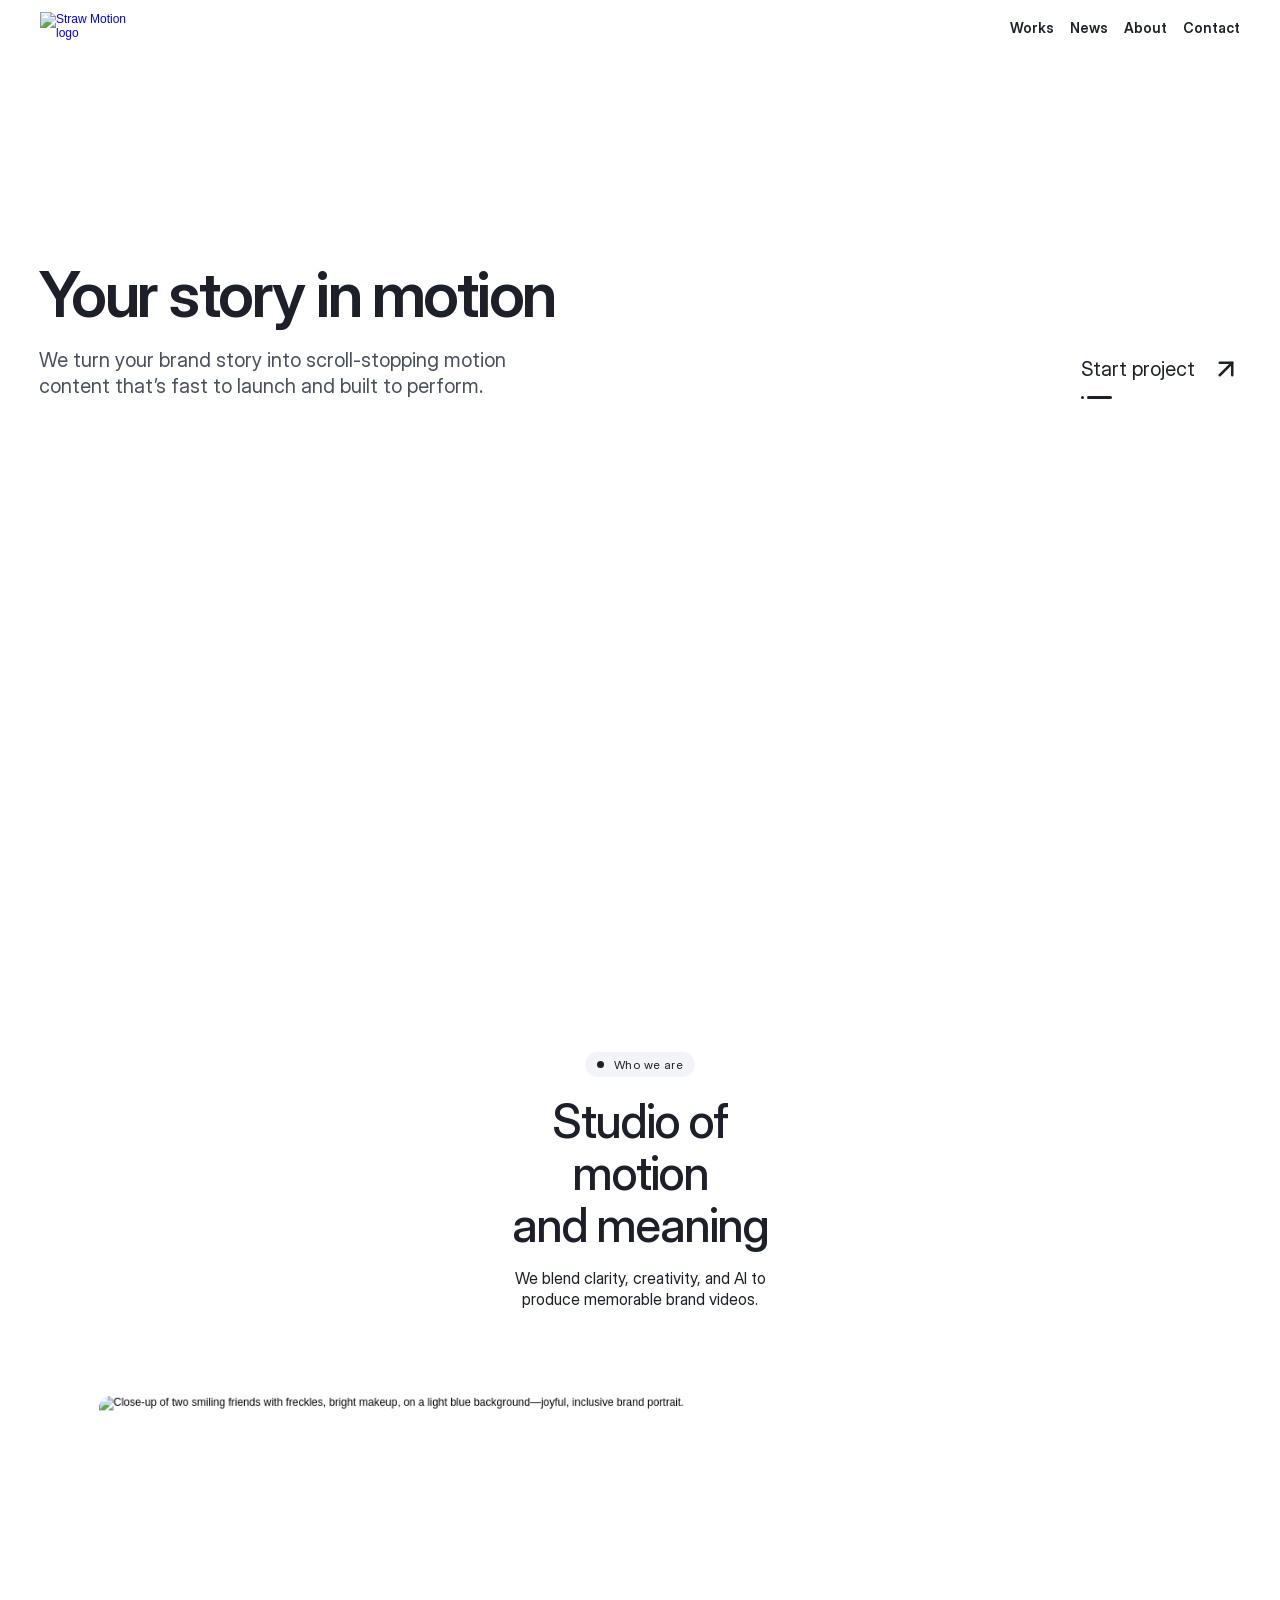
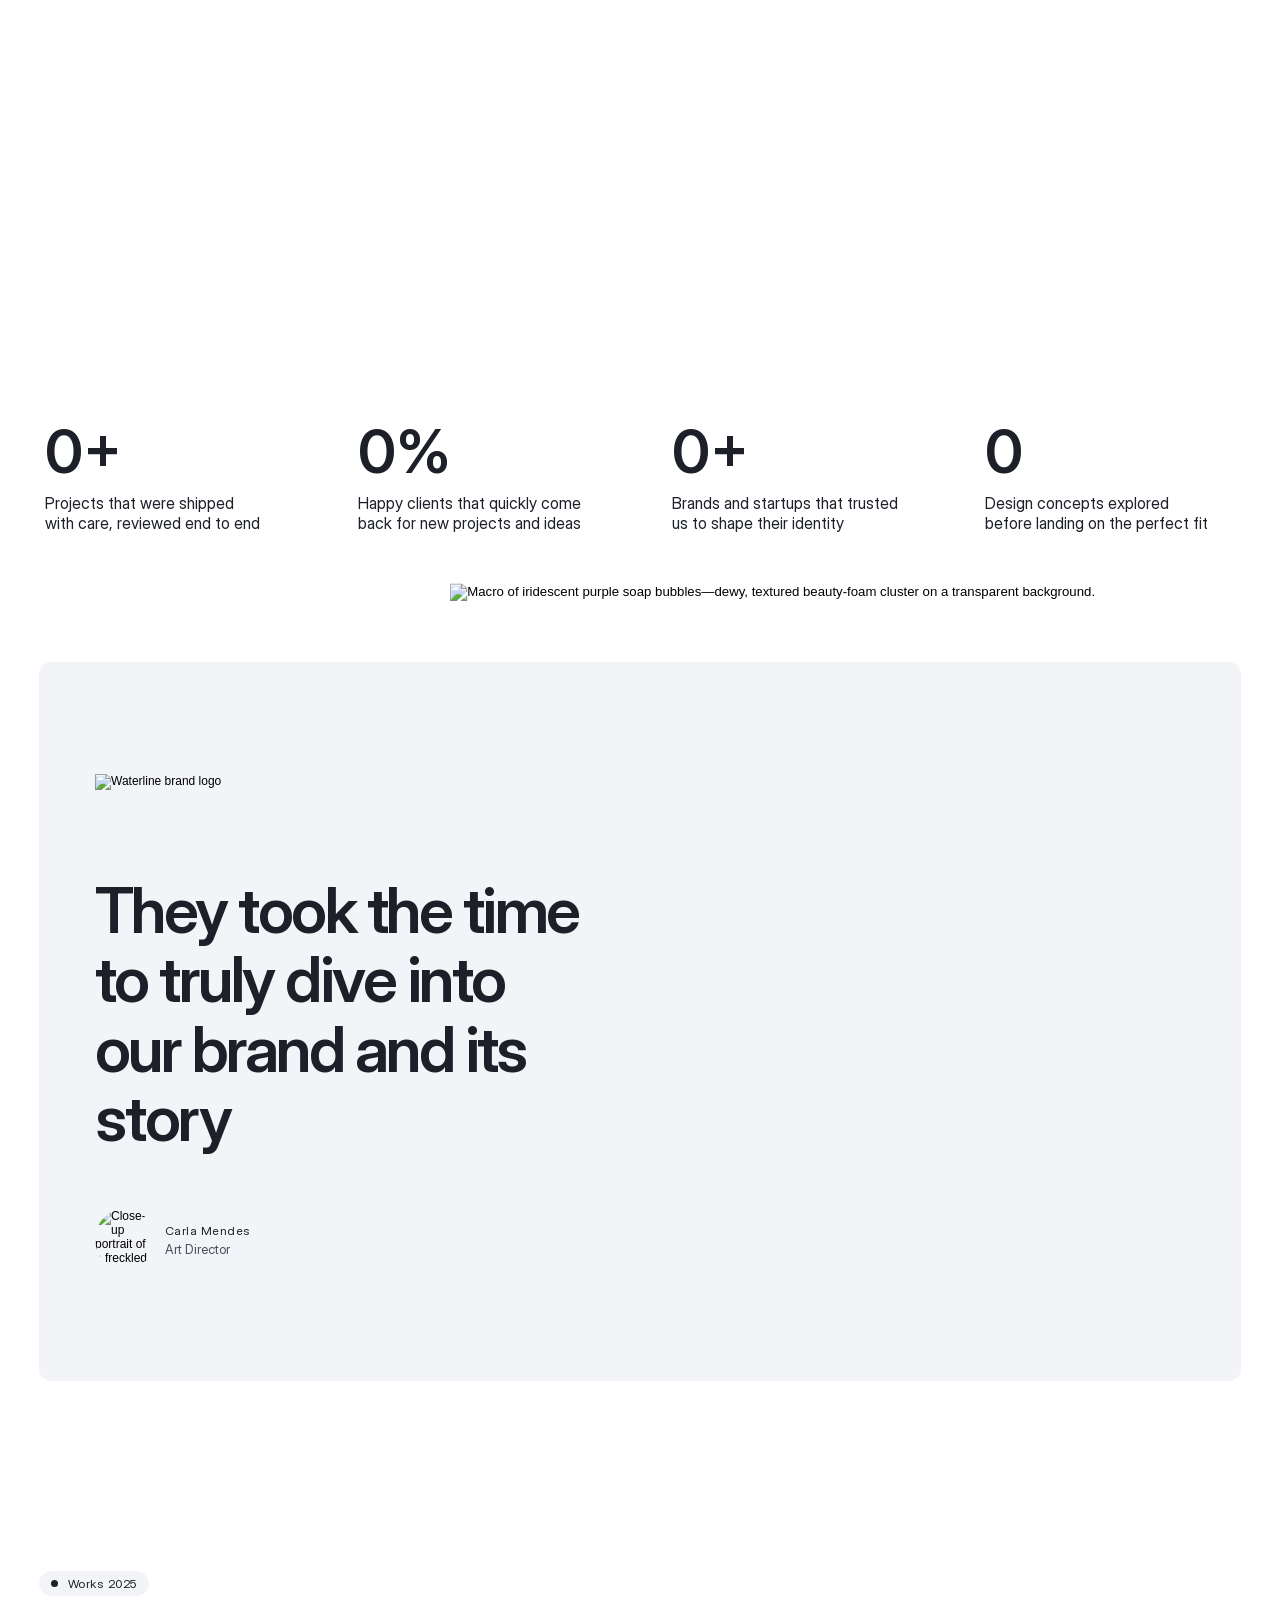
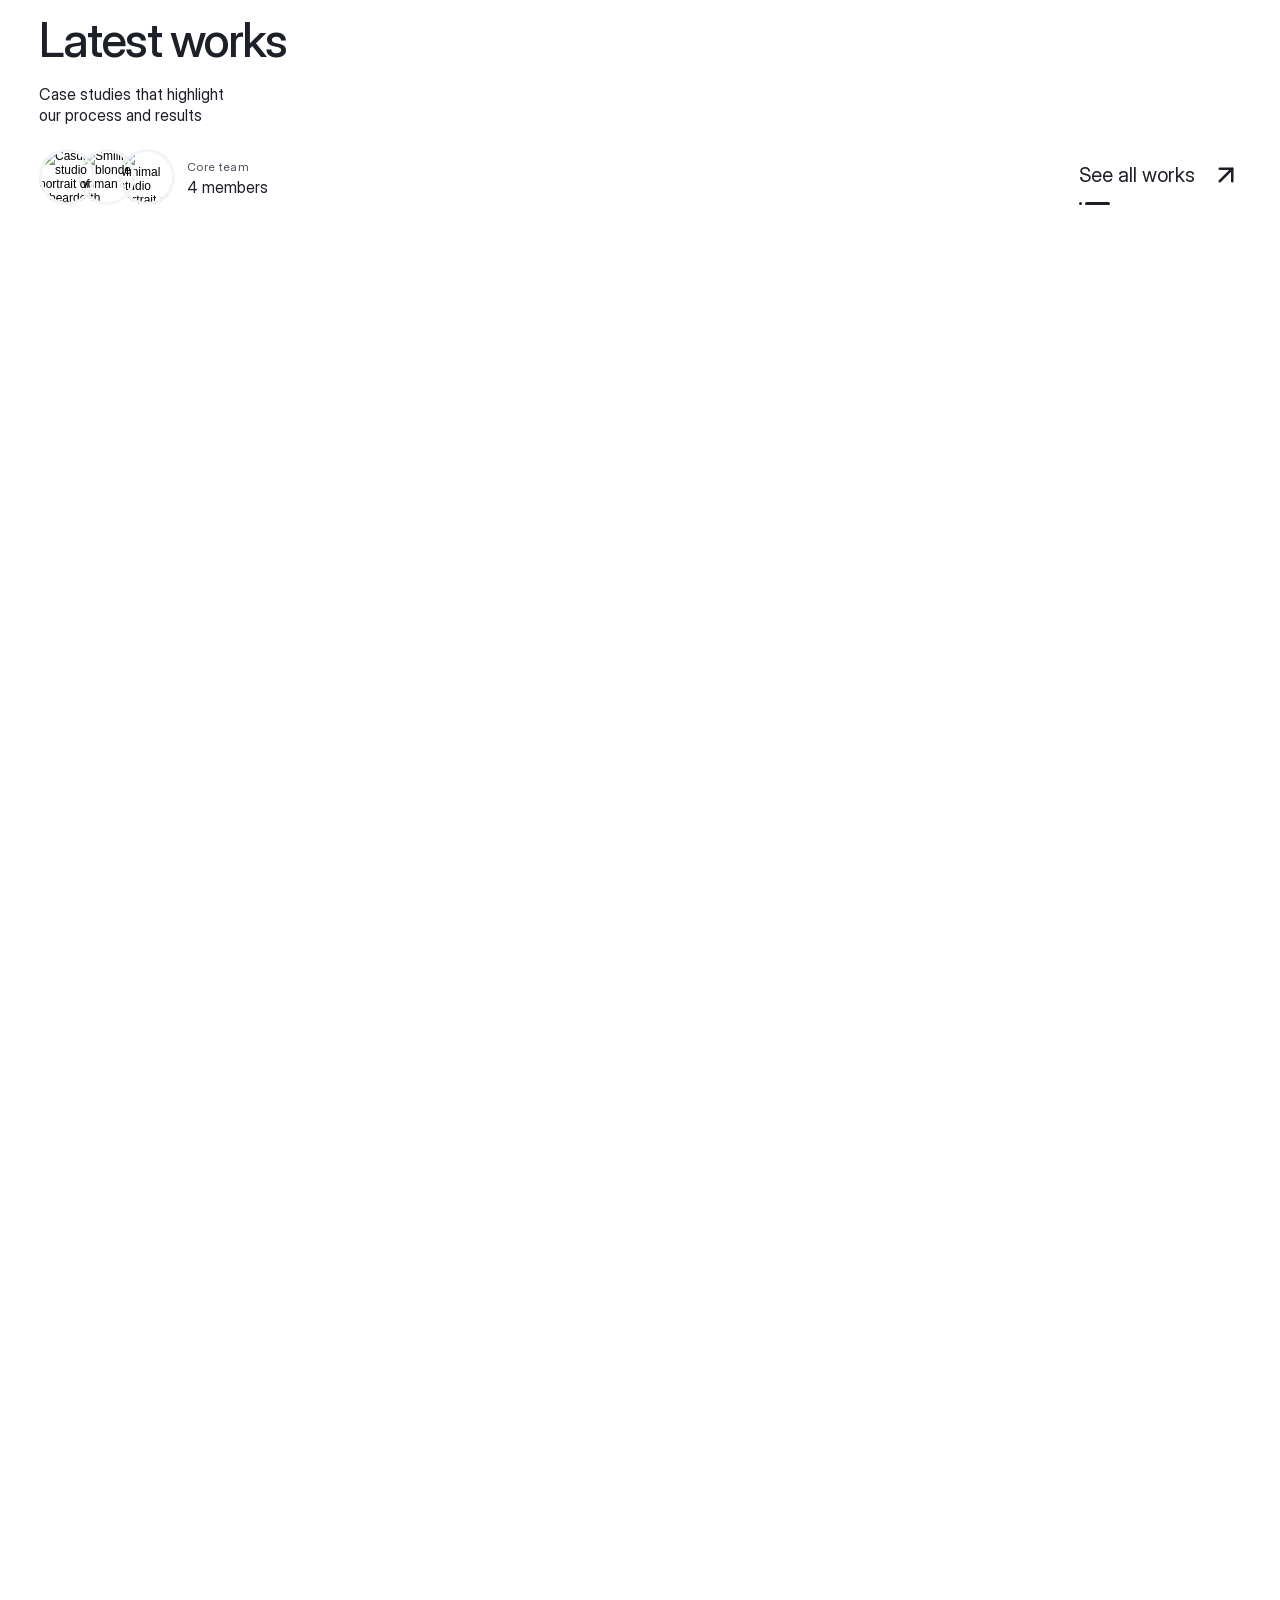
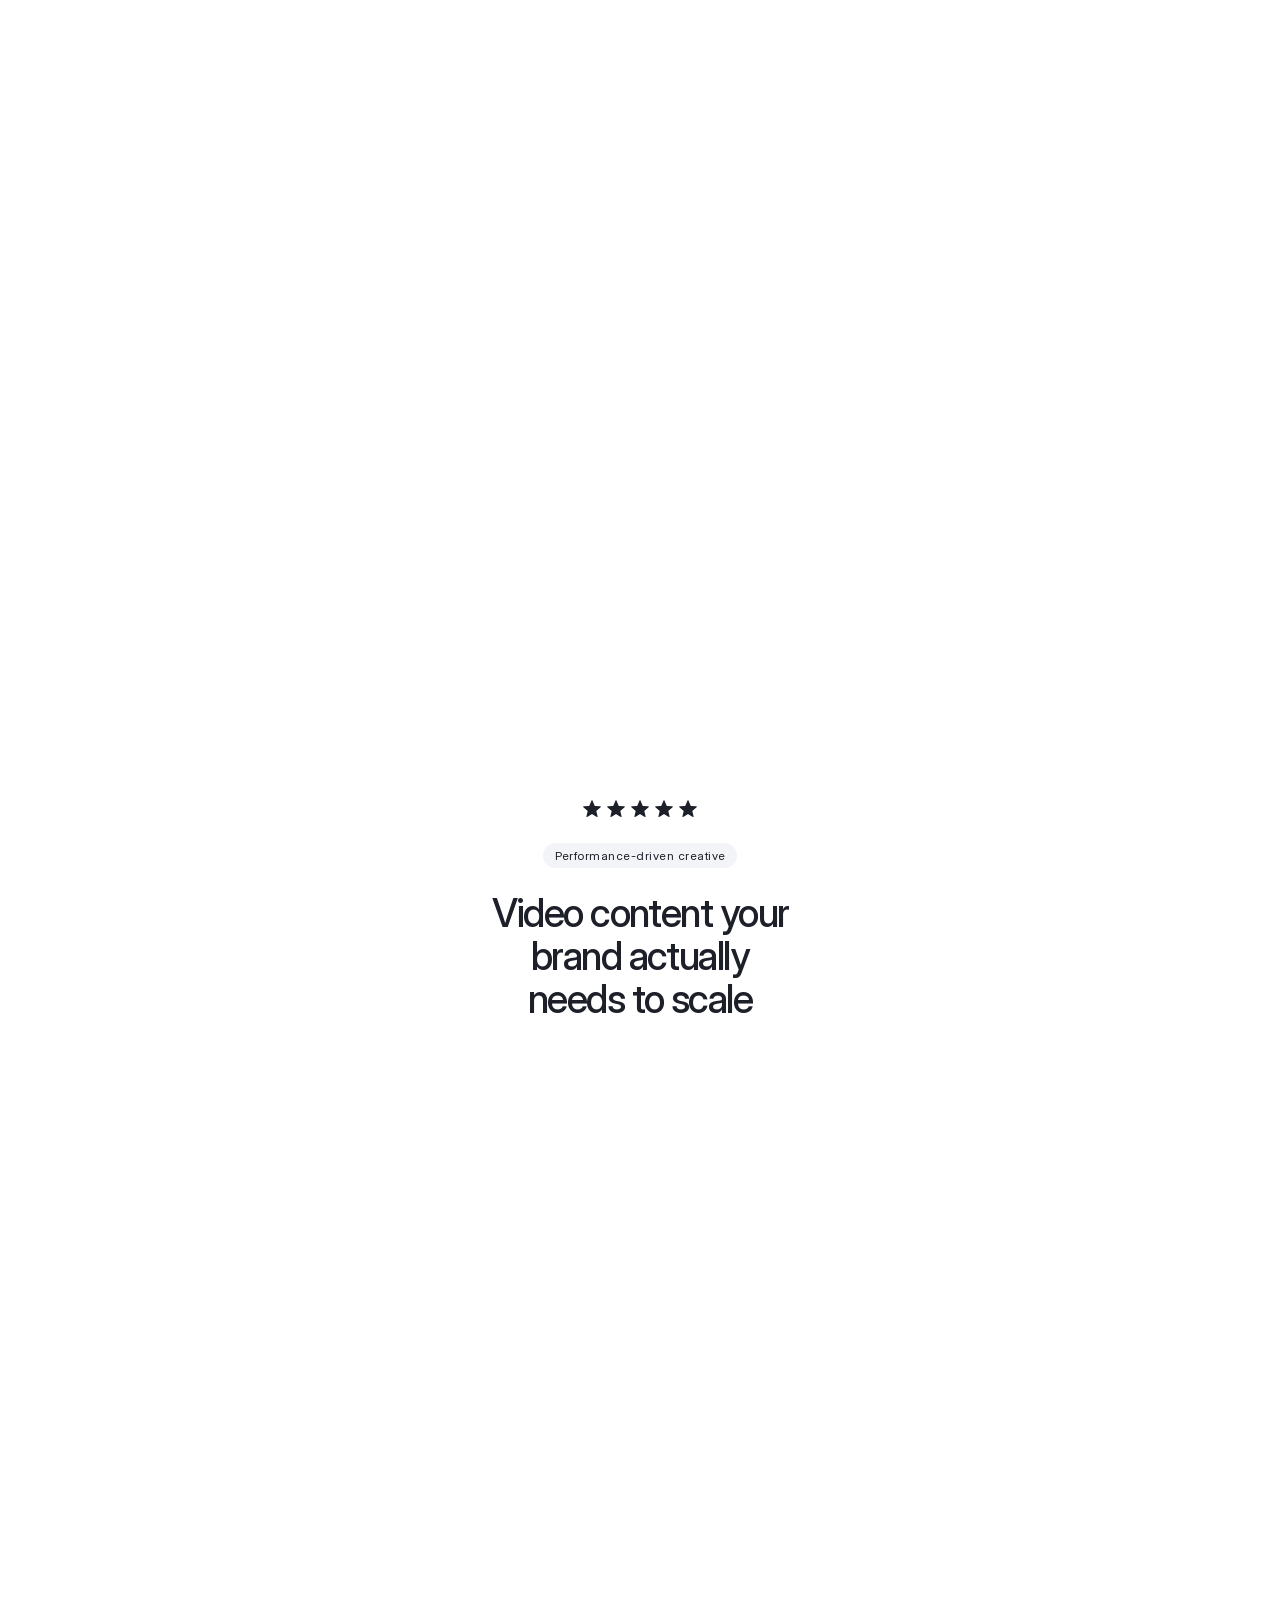
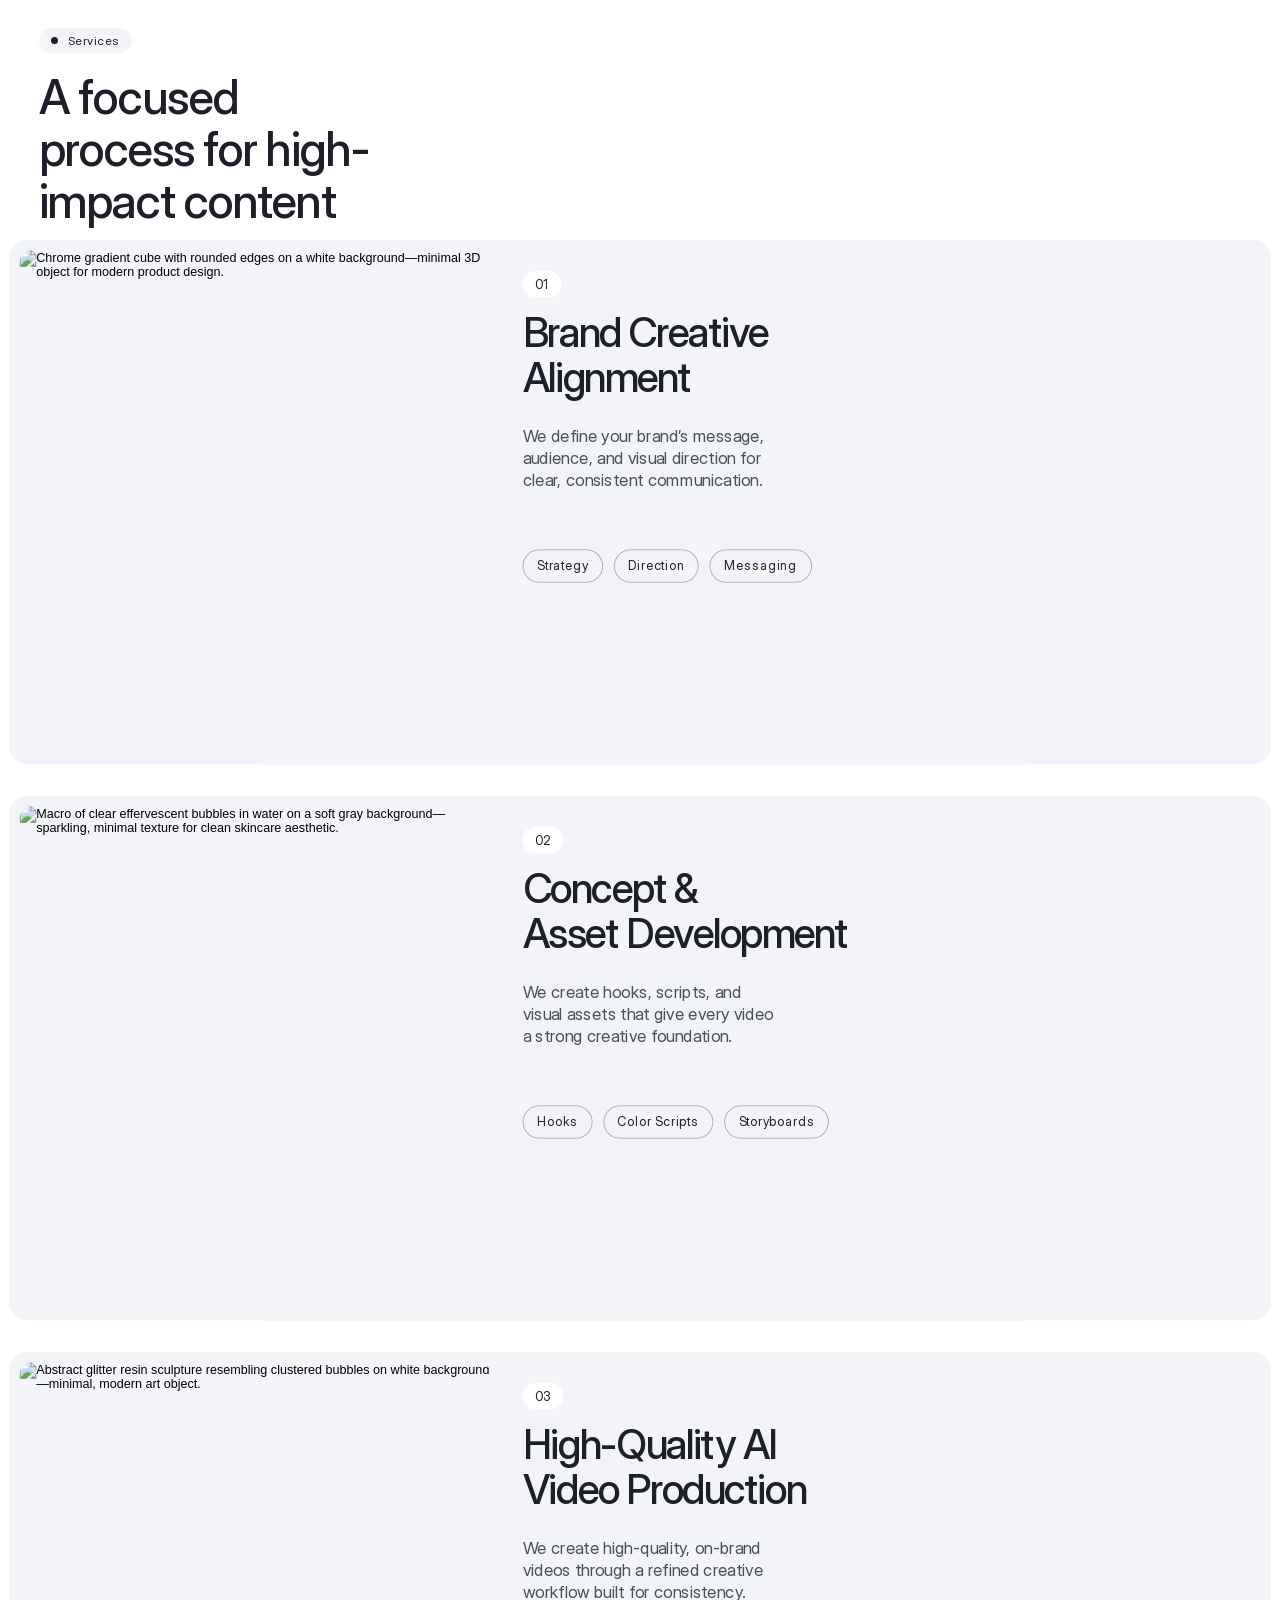
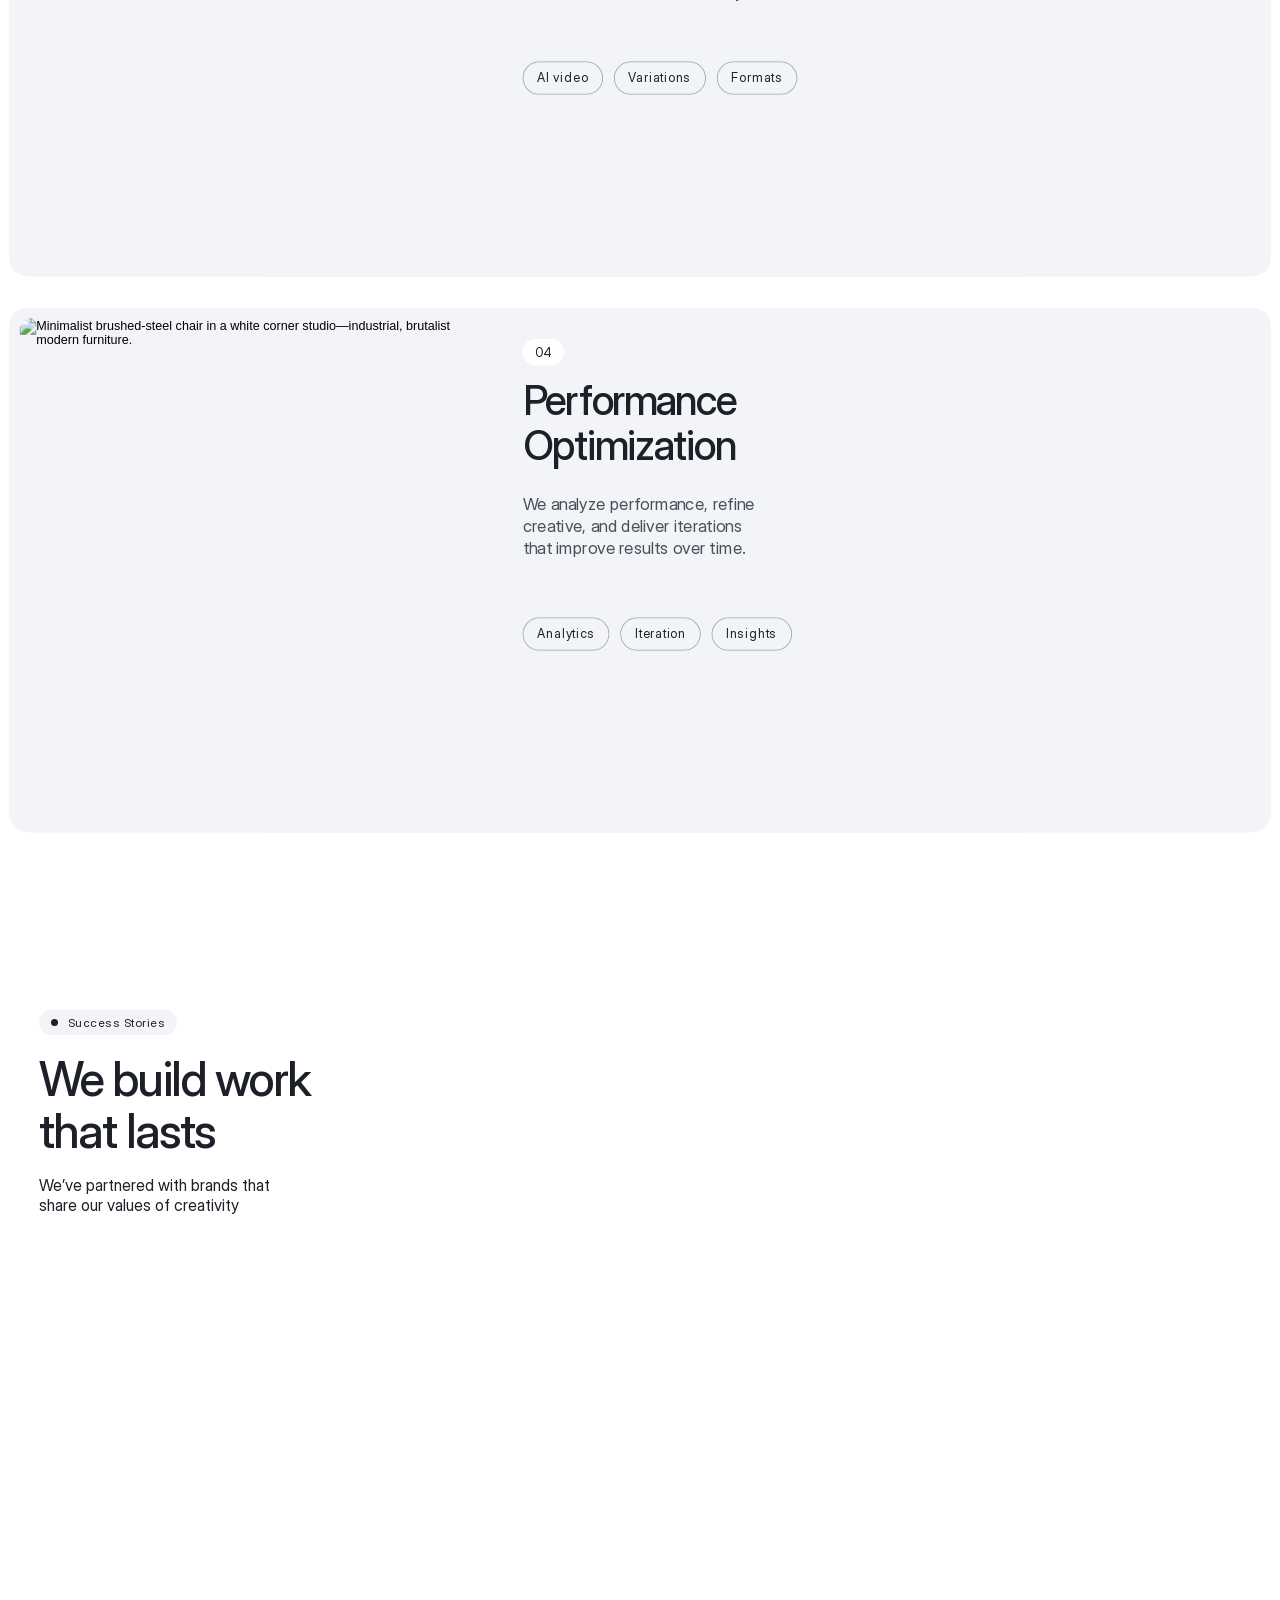
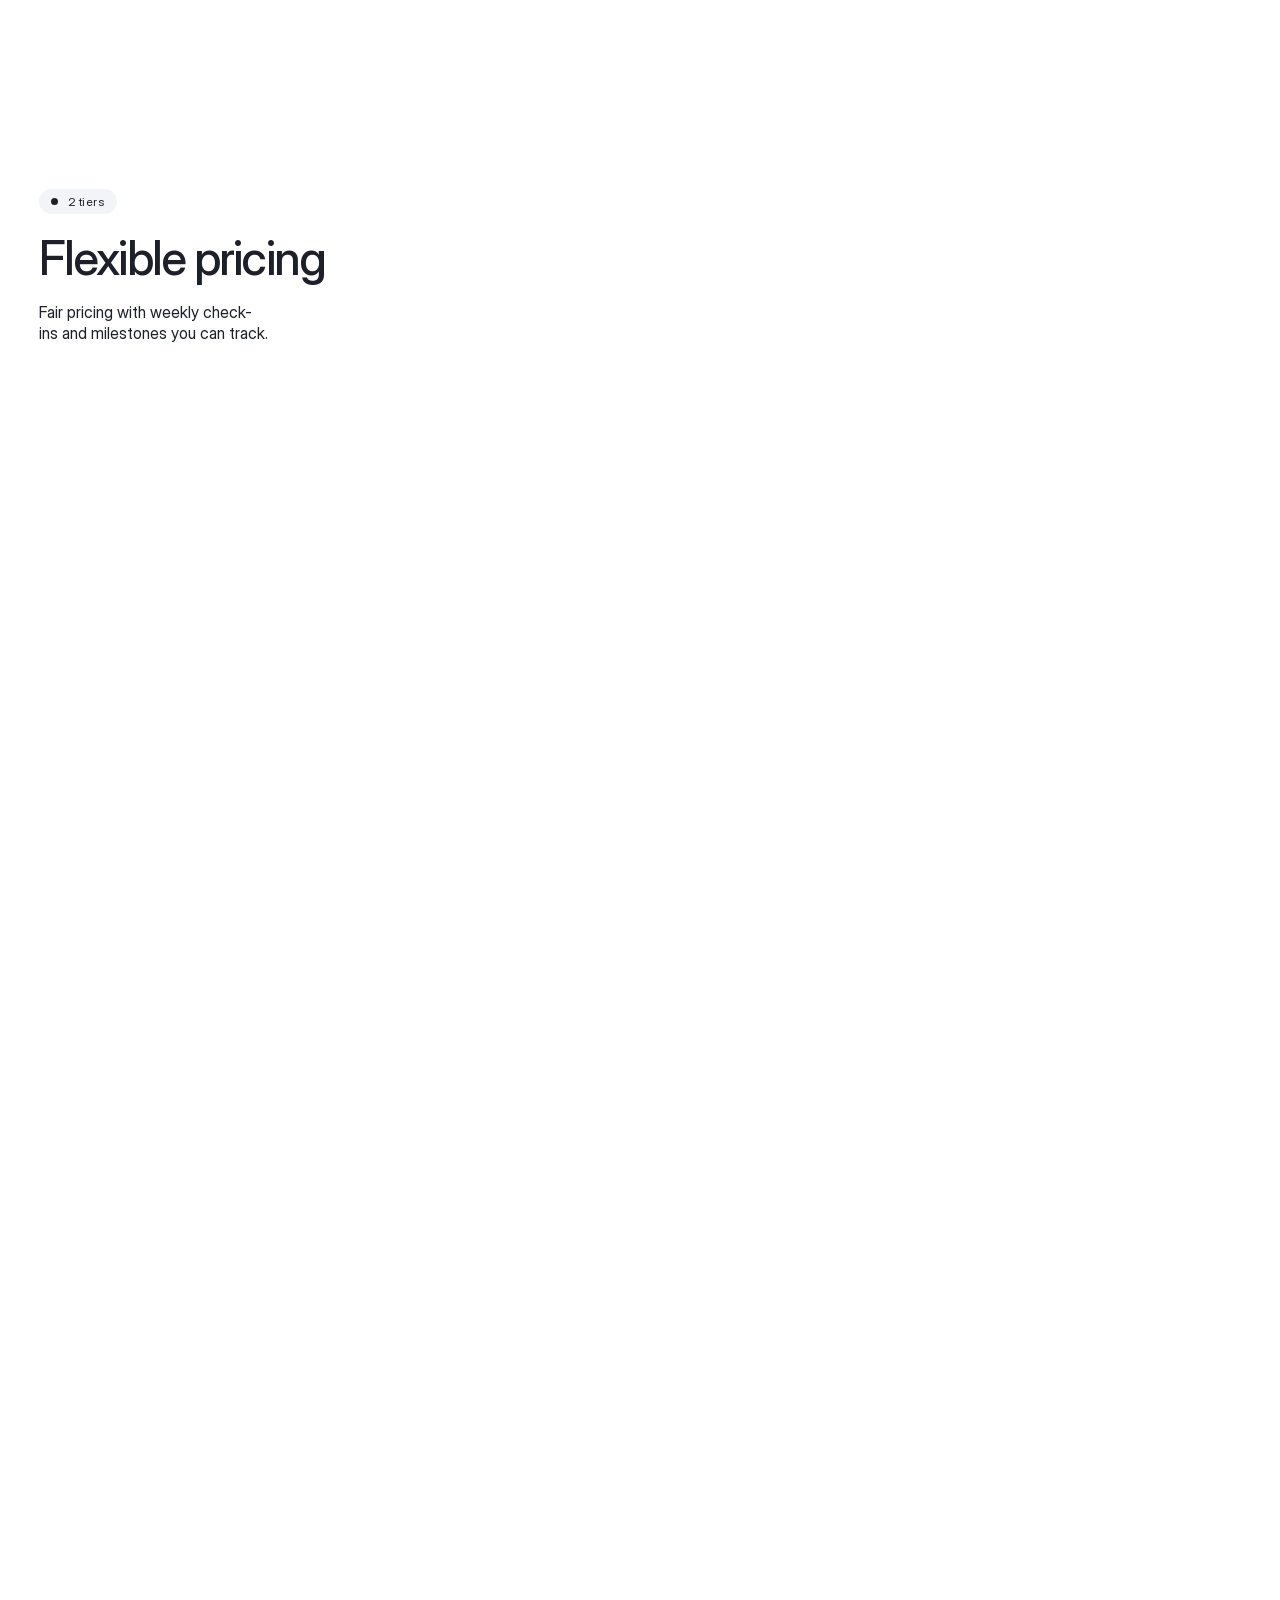
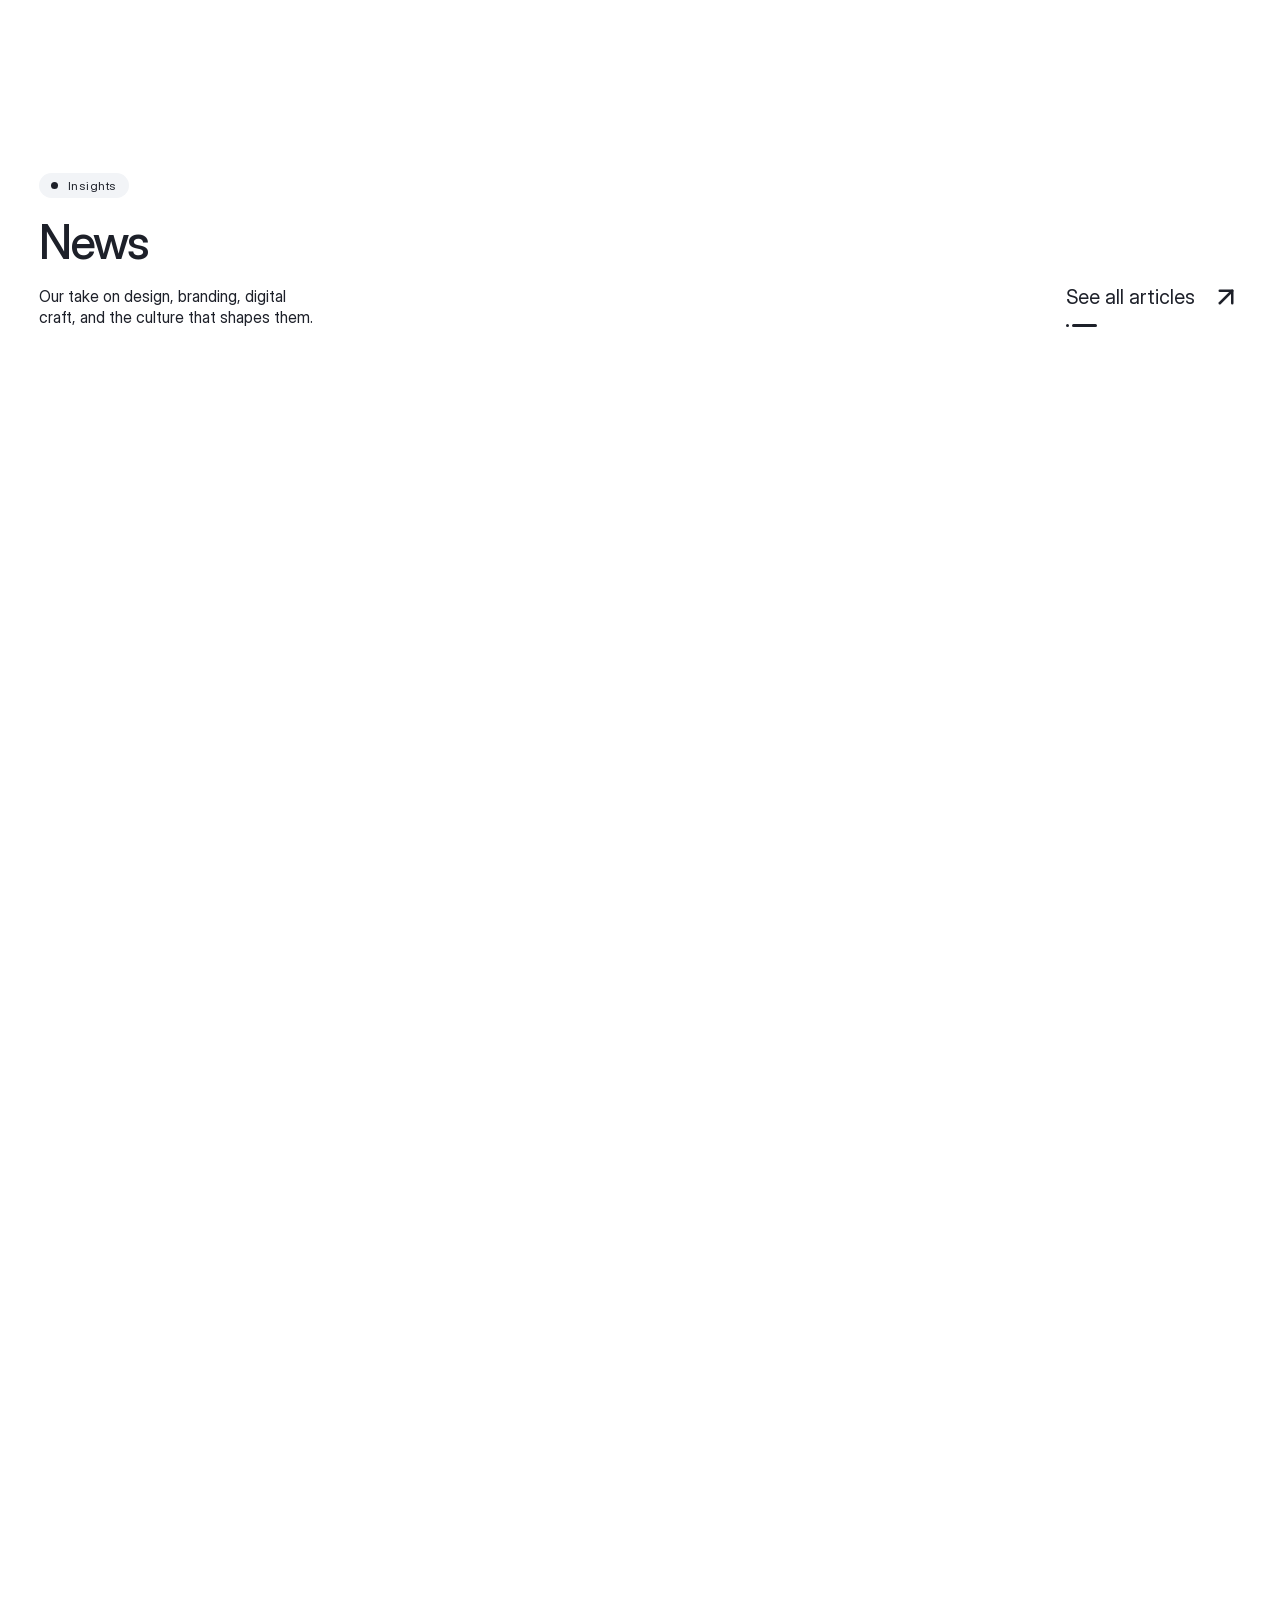
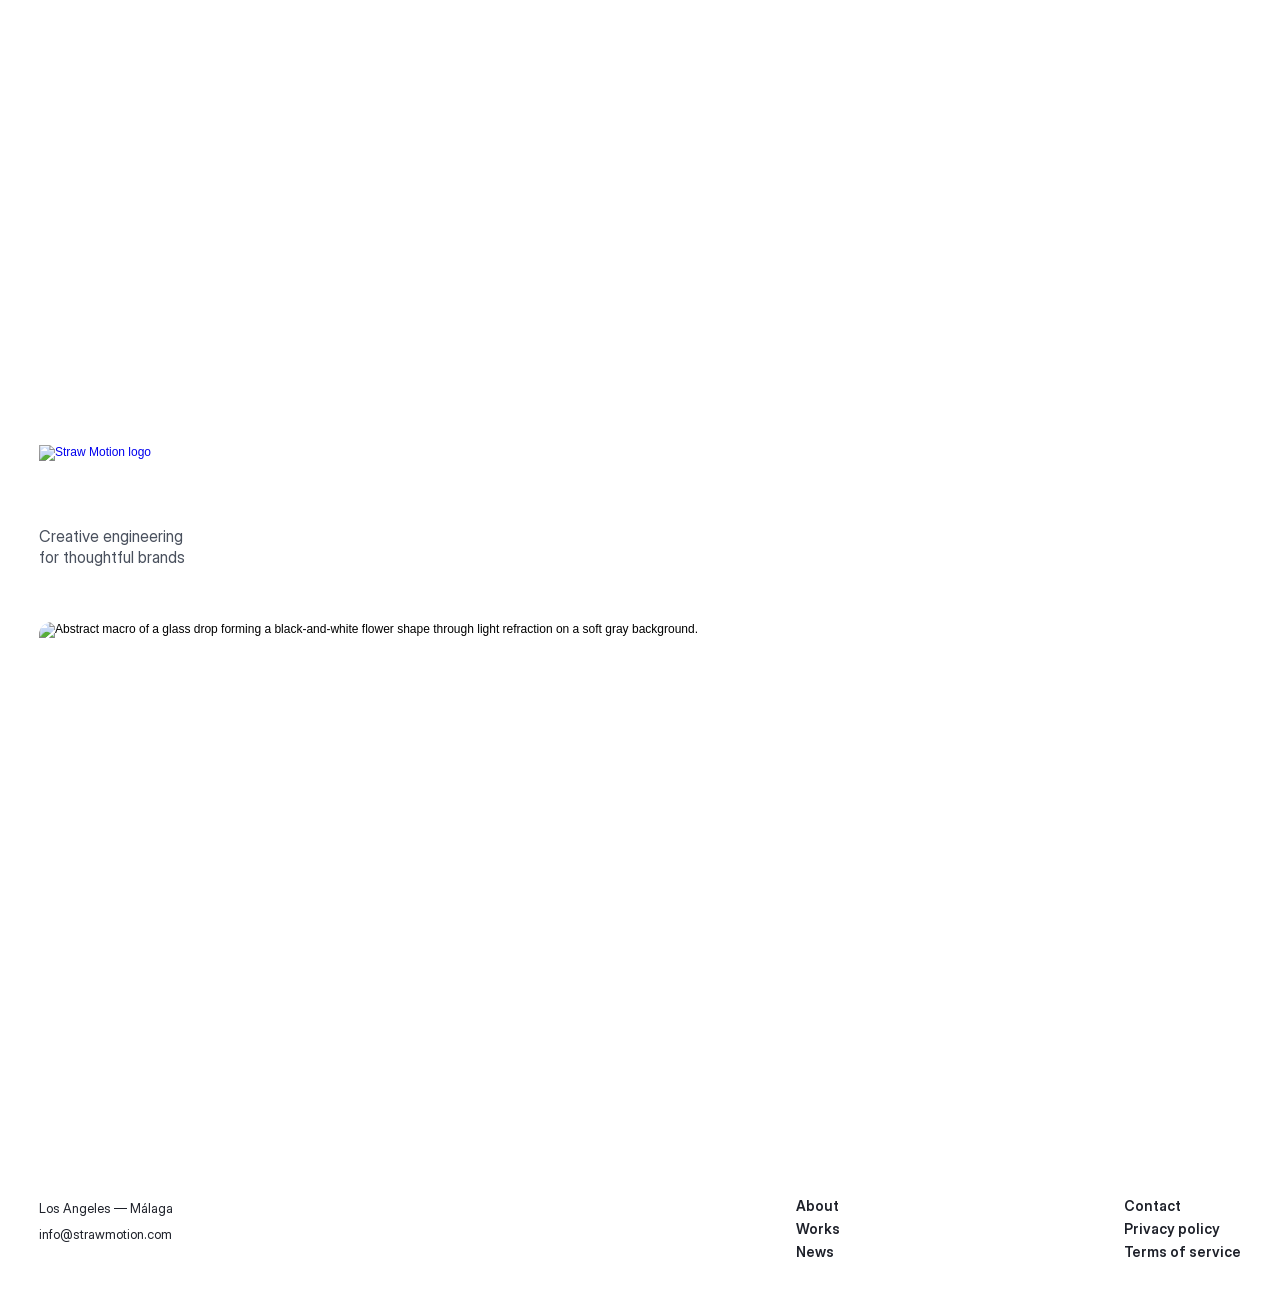
